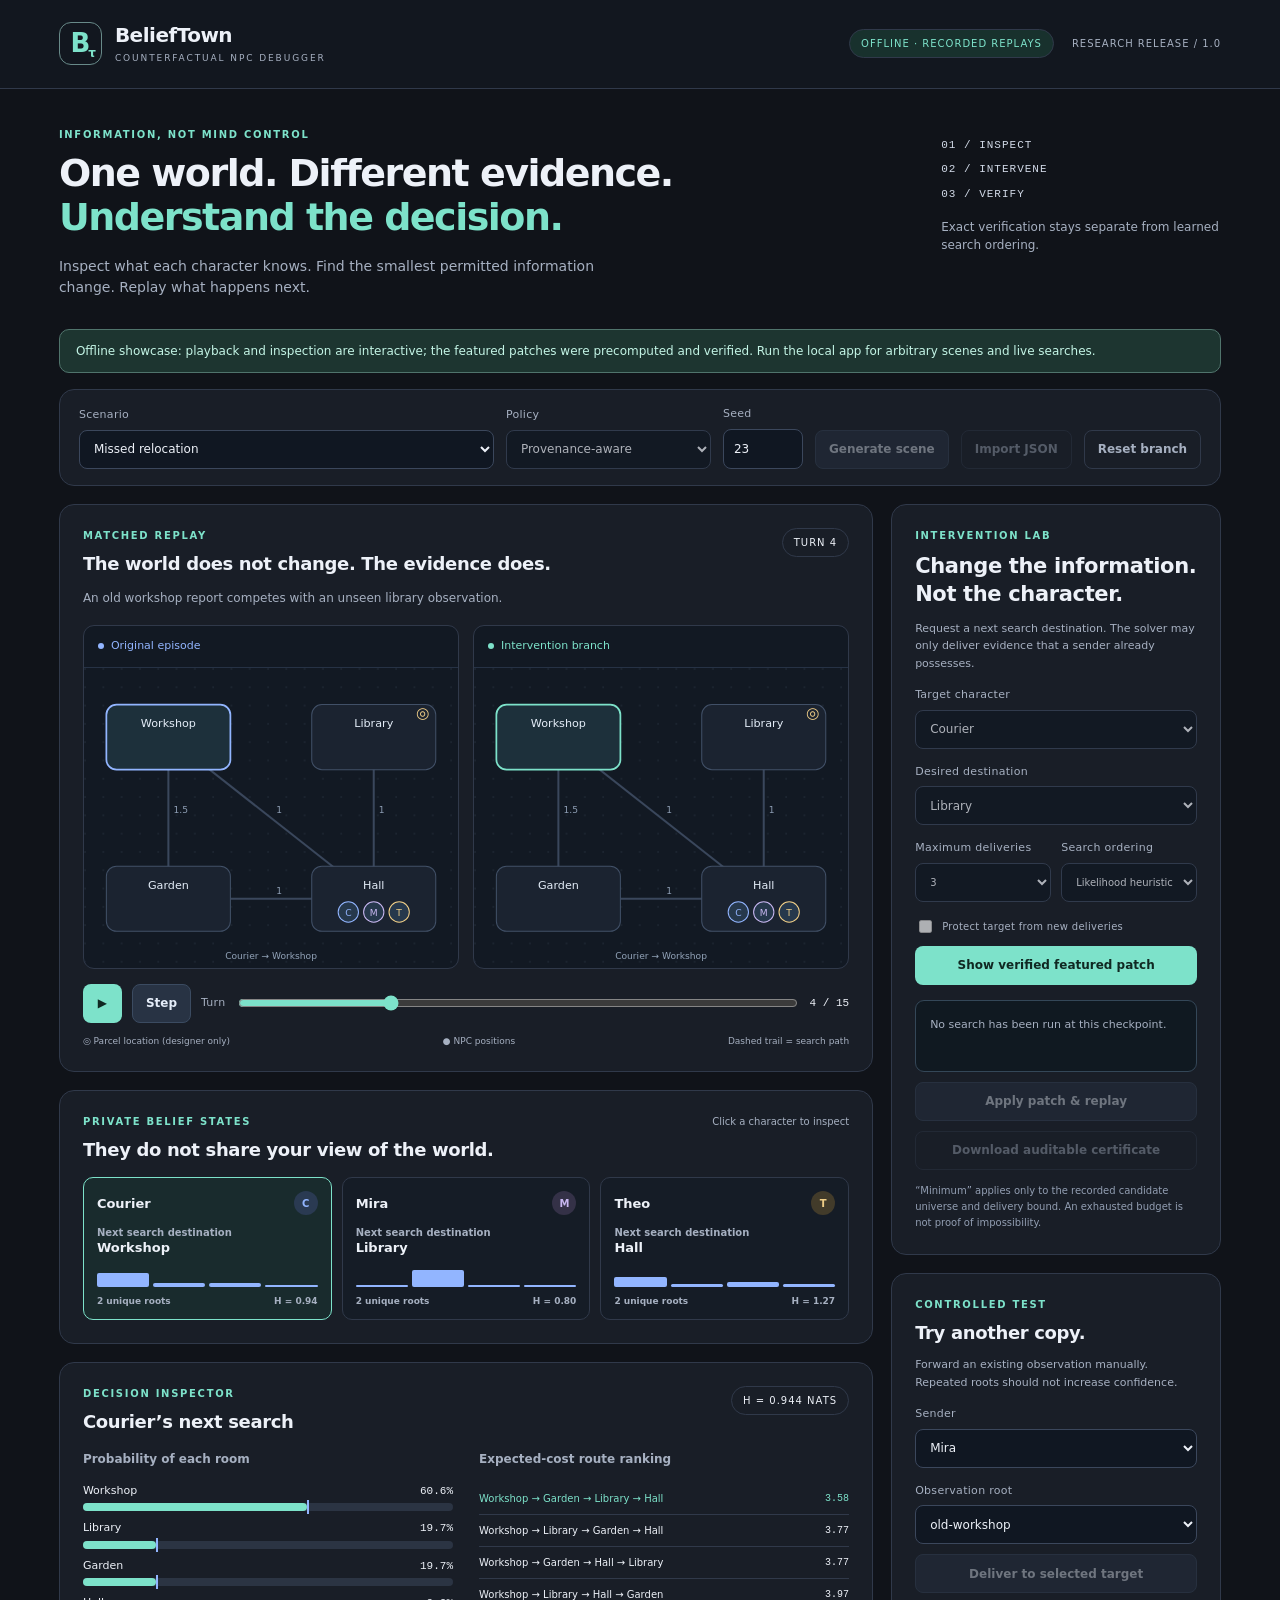
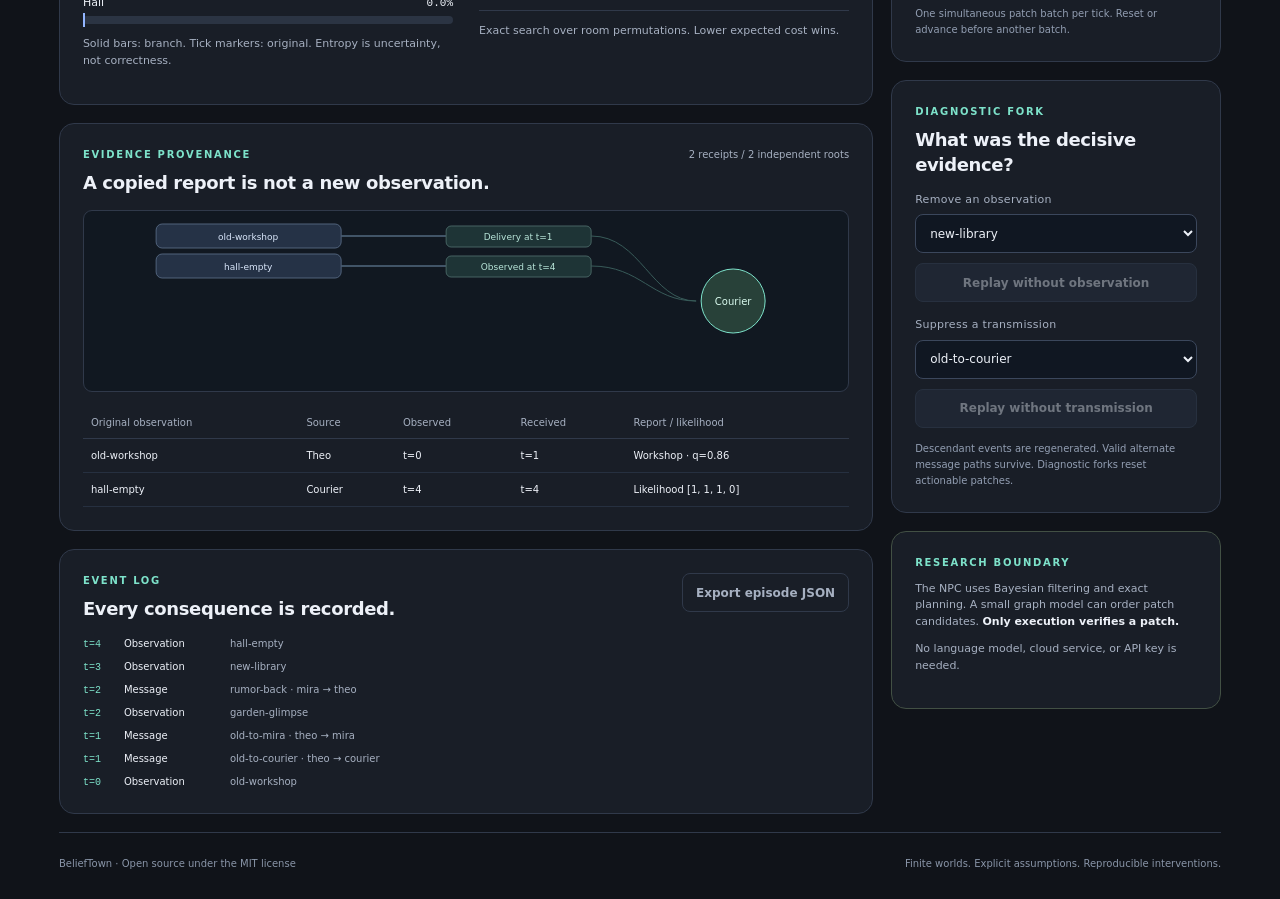
==== artifacts/BeliefTown_Showcase.html @ 83eb87d3 "Release BeliefTown: verified NPC debugging, research artifacts, and documentation" ====
<!doctype html>
<html lang="en">
<head>
<meta charset="utf-8"><meta name="viewport" content="width=device-width,initial-scale=1">
<title>BeliefTown · Counterfactual NPC Debugger</title>
<style>:root{--bg:#101319;--panel:#191e27;--panel2:#202733;--text:#edf1f8;--muted:#a6b0c1;--line:#30394a;--accent:#7de2ca;--blue:#92b5ff;--gold:#efcd86;--danger:#f5a6a6;--radius:15px}*{box-sizing:border-box}body{margin:0;background:var(--bg);color:var(--text);font-family:Inter,ui-sans-serif,system-ui,-apple-system,BlinkMacSystemFont,"Segoe UI",sans-serif;line-height:1.5;font-size:14px}.topbar{border-bottom:1px solid var(--line);padding:20px 4.6%;display:flex;align-items:center;justify-content:space-between;background:#12171f}.brand{display:flex;gap:13px;align-items:center}.brandmark{width:43px;height:43px;border:1px solid #688a89;border-radius:12px;color:var(--accent);font-size:26px;display:grid;place-content:center;position:relative;font-weight:650}.brandmark span{position:absolute;font-size:12px;right:5px;bottom:2px}h1{font-size:20px;letter-spacing:-.5px;margin:0}.brand p{font-size:9px;letter-spacing:1.9px;margin:2px 0;color:var(--muted)}.header-right{display:flex;gap:18px;align-items:center}.pill,.badge{border:1px solid var(--line);border-radius:30px;padding:6px 11px;font-size:10px;letter-spacing:1px;white-space:nowrap}.pill{color:var(--accent);background:#18312d}.version{font-size:10px;color:var(--muted);letter-spacing:1px}main{max-width:1600px;margin:auto;padding:0 4.6%}.intro{padding:38px 0 31px;display:flex;justify-content:space-between;gap:20px}.eyebrow{font-size:10px;font-weight:650;letter-spacing:1.7px;color:var(--accent);margin-bottom:9px}h2{font-size:38px;line-height:1.17;letter-spacing:-1.5px;font-weight:600;margin:0 0 17px}h2 span{color:var(--accent)}.intro p{max-width:570px;color:var(--muted);font-size:14px;margin:0}.intro-note{max-width:280px;padding:10px 0;display:flex;flex-direction:column;gap:8px}.intro-note .mono{color:#d1d9e7;font-size:11px;letter-spacing:1px}.intro-note p{font-size:12px;margin-top:8px}.panel{background:var(--panel);border:1px solid var(--line);border-radius:var(--radius);padding:23px;margin-bottom:18px}.toolbar{display:flex;gap:12px;align-items:flex-end;flex-wrap:wrap;padding:16px 19px}label{display:flex;flex-direction:column;gap:6px;font-size:11px;letter-spacing:.3px;color:var(--muted)}select,input[type=number]{border:1px solid #3b475c;background:#101722;color:var(--text);border-radius:8px;padding:10px 30px 10px 10px;font:inherit;font-size:12px;max-width:100%;min-height:39px}select{cursor:pointer}select:focus,button:focus,input:focus{outline:2px solid var(--accent);outline-offset:2px}.seed-label{width:80px}.seed-label input{width:100%;padding-right:8px}.toolbar>label:first-child{flex:1;min-width:230px}.toolbar .compact{max-width:205px}button{font-family:inherit;font-size:12px;border:1px solid transparent;border-radius:8px;padding:10px 13px;cursor:pointer;transition:background .15s,opacity .15s;font-weight:550;min-height:39px}button:hover:not(:disabled){filter:brightness(1.14)}button:disabled{opacity:.42;cursor:not-allowed}.primary{background:var(--accent);color:#102822;font-weight:700}.secondary{background:#283344;color:#e5edf9;border-color:#3b4b61}.ghost{background:transparent;color:var(--muted);border-color:var(--line)}.full{width:100%;margin-top:10px}.workspace{display:grid;grid-template-columns:minmax(0,1fr) 330px;gap:18px}.main-column,.side-column{min-width:0}.section-top{display:flex;justify-content:space-between;gap:12px;align-items:flex-start;margin-bottom:15px}h3{font-size:18px;letter-spacing:-.35px;line-height:1.35;font-weight:600;margin:0}h4{font-size:12px;font-weight:550;margin:0 0 15px;color:var(--muted)}.small{font-size:10px;color:var(--muted)}.scene-description{color:var(--muted);font-size:12px;margin:-2px 0 18px}.maps{display:grid;grid-template-columns:1fr 1fr;gap:14px}.maps>div{background:#121923;border:1px solid var(--line);border-radius:11px;overflow:hidden}.map-label{padding:12px 14px;font-size:11px;color:var(--blue);display:flex;align-items:center;gap:7px;border-bottom:1px solid #263245}.map-label.accent{color:var(--accent)}.dot{display:inline-block;width:6px;height:6px;background:currentColor;border-radius:50%}.map{min-height:225px}.map svg{display:block;width:100%;height:auto}.transport{display:flex;align-items:center;gap:10px;margin-top:15px}.play{background:var(--accent);color:#102822;min-width:39px}.timeline-label{font-size:11px;color:var(--muted)}input[type=range]{width:100%;accent-color:var(--accent)}.mono{font-family:ui-monospace,SFMono-Regular,Consolas,monospace;white-space:nowrap;font-size:11px}.legend{display:flex;justify-content:space-between;gap:8px;margin-top:12px;color:var(--muted);font-size:9px}.actor-cards{display:grid;grid-template-columns:repeat(3,1fr);gap:10px}.actor-card{background:#151c26;border:1px solid var(--line);border-radius:10px;padding:13px;cursor:pointer;text-align:left;min-height:140px}.actor-card.selected{border-color:var(--accent);background:#192b2d}.actor-head{display:flex;align-items:center;justify-content:space-between;margin-bottom:12px}.actor-name{font-size:13px;color:var(--text);font-weight:600}.avatar{width:24px;height:24px;display:grid;place-items:center;background:#2a3a52;color:var(--blue);border-radius:50%;font-size:10px}.actor-card:nth-child(2) .avatar{background:#343147;color:#c8b7f1}.actor-card:nth-child(3) .avatar{background:#423b2a;color:var(--gold)}.actor-action{font-size:10px;color:var(--muted);margin-bottom:9px}.actor-action strong{display:block;color:var(--text);font-size:13px;margin-top:2px}.mini-bars{display:flex;align-items:end;gap:4px;height:23px}.mini-bar{flex:1;background:var(--blue);min-height:2px;border-radius:2px}.actor-meta{display:flex;justify-content:space-between;color:var(--muted);font-size:9px;margin-top:9px}.inspector-grid{display:grid;grid-template-columns:1fr 1fr;gap:26px}.belief-row{margin:9px 0}.belief-line{display:flex;justify-content:space-between;font-size:11px;margin-bottom:4px}.belief-track{height:8px;background:#2b3443;border-radius:8px;position:relative}.belief-fill{height:100%;background:var(--accent);border-radius:8px;min-width:0}.belief-original{height:14px;width:2px;background:var(--blue);position:absolute;top:-3px}.muted{font-size:11px;color:var(--muted);line-height:1.6}.route{border-bottom:1px solid var(--line);padding:8px 0;display:flex;justify-content:space-between;gap:8px;font-size:10px}.route:first-child{color:var(--accent)}.route-name{max-width:83%}.route-cost{font-family:ui-monospace,monospace}.intervention>label,.side-column .panel>label{margin-top:15px}.intervention h3{font-size:21px}.two-controls{display:grid;grid-template-columns:1fr 1fr;gap:10px;margin:15px 0}.two-controls select{width:100%;font-size:10px;padding-right:5px}.checkbox{flex-direction:row;align-items:center;font-size:10px;gap:7px}.checkbox input{accent-color:var(--accent)}.scope{color:#929eb2;font-size:10px;line-height:1.6;margin:13px 0 0}.solution{margin:15px 0 0;padding:14px;background:#101921;border:1px solid #344758;border-radius:9px;font-size:12px;min-height:72px}.solution strong{display:block;color:var(--accent);margin-bottom:6px}.solution .stats{display:flex;gap:15px;margin-top:12px;color:var(--muted);font-size:10px}.solution .stats b{display:block;color:var(--text);font-size:15px}.solution .patch-item{border-top:1px solid var(--line);margin-top:9px;padding-top:9px;font-size:10px}.notice{padding:12px 16px;border:1px solid #50746c;border-radius:10px;background:#1d3530;color:#c4f5e6;margin-bottom:16px;font-size:12px}.notice.error{border-color:#79504e;background:#372526;color:#ffd8d4}.model-note{border-color:#425044}.model-note p{color:var(--muted);font-size:11px}.model-note strong{color:var(--text)}.provenance{overflow:auto;background:#111821;border:1px solid var(--line);border-radius:9px;margin-bottom:15px;max-height:210px}.provenance svg{display:block;min-width:540px;width:100%;height:180px}.table-scroll{overflow:auto}.evidence-table{width:100%;border-collapse:collapse;font-size:10px;text-align:left}.evidence-table th{color:var(--muted);font-weight:500;padding:8px;border-bottom:1px solid var(--line)}.evidence-table td{padding:9px 8px;border-bottom:1px solid #263040;max-width:190px;overflow-wrap:anywhere}.event-log{max-height:175px;overflow-y:auto;display:flex;flex-direction:column-reverse;gap:7px}.event-row{display:flex;gap:11px;font-size:10px;align-items:baseline}.event-time{font-family:ui-monospace,monospace;color:var(--accent);min-width:30px}.event-kind{color:var(--text);min-width:95px}.event-details{color:var(--muted);overflow-wrap:anywhere}footer{display:flex;justify-content:space-between;gap:20px;color:#8995a8;font-size:10px;border-top:1px solid var(--line);padding:23px 0 35px}.loading{opacity:.65;pointer-events:none}@media(min-width:1500px){.map{min-height:280px}h2{font-size:43px}}@media(max-width:1100px){.workspace{grid-template-columns:minmax(0,1fr) 295px}.panel{padding:17px}.header-right .version{display:none}.inspector-grid{grid-template-columns:1fr}.map{min-height:170px}.actor-cards{gap:6px}.actor-card{padding:9px}.legend{flex-wrap:wrap}.intro-note{max-width:215px}.intro h2{font-size:33px}}@media(max-width:850px){.workspace{grid-template-columns:1fr}.side-column{display:grid;grid-template-columns:1fr 1fr;gap:15px;align-items:start}.side-column .panel{margin-bottom:0}.side-column .intervention{grid-row:span 2}.intro-note{display:none}.map{min-height:210px}.inspector-grid{grid-template-columns:1fr 1fr}.intro{padding:25px 0}main{padding:0 4%}footer{margin-top:20px}}@media(max-width:560px){.header-right{display:none}.maps,.side-column,.inspector-grid{grid-template-columns:1fr}.actor-cards{grid-template-columns:1fr}.actor-card{min-height:0}.mini-bars{height:15px}.actor-head{margin-bottom:4px}.actor-action strong{display:inline}.intro h2{font-size:29px}.intro p{font-size:12px}.topbar{padding:16px 5%}.toolbar .compact{max-width:none;flex:1}.legend{font-size:9px}.map{min-height:205px}.section-top{flex-wrap:wrap}footer{flex-direction:column}.time-value{font-size:9px}.side-column .intervention{grid-row:auto}}
</style>
</head>
<body>
<header class="topbar"><div class="brand"><span class="brandmark" aria-hidden="true">B<span>τ</span></span><div><h1>BeliefTown</h1><p>COUNTERFACTUAL NPC DEBUGGER</p></div></div><div class="header-right"><span class="pill" id="connection">LOCAL · NO API KEYS</span><span class="version">RESEARCH RELEASE / 1.0</span></div></header>
<main>
<section class="intro"><div><div class="eyebrow">INFORMATION, NOT MIND CONTROL</div><h2>One world. Different evidence.<br><span>Understand the decision.</span></h2><p>Inspect what each character knows. Find the smallest permitted information change. Replay what happens next.</p></div><div class="intro-note"><span class="mono">01 / INSPECT</span><span class="mono">02 / INTERVENE</span><span class="mono">03 / VERIFY</span><p>Exact verification stays separate from learned search ordering.</p></div></section>
<div id="notice" class="notice" role="status" aria-live="polite" hidden></div>
<section class="toolbar panel"><label>Scenario<select id="scenario"></select></label><label class="compact">Policy<select id="mode"><option value="provenance">Provenance-aware</option><option value="naive">Naive repeated evidence</option><option value="last_report">Last report only</option></select></label><label class="seed-label">Seed<input id="seed" type="number" value="23" min="0"></label><button id="generate" class="secondary live-only">Generate scene</button><button id="import" class="ghost live-only">Import JSON</button><input type="file" id="file" accept="application/json,.json" hidden><button id="reset" class="ghost">Reset branch</button></section>
<div class="workspace"><div class="main-column">
<section class="panel stage"><div class="section-top"><div><div class="eyebrow">MATCHED REPLAY</div><h3>The world does not change. The evidence does.</h3></div><span class="badge" id="tick-label">TURN 4</span></div><p class="scene-description" id="description"></p><div class="maps"><div><div class="map-label"><span class="dot"></span>Original episode</div><div id="map-before" class="map"></div></div><div><div class="map-label accent"><span class="dot"></span>Intervention branch</div><div id="map-after" class="map"></div></div></div><div class="transport"><button id="play" class="play" aria-label="Play or pause replay">▶</button><button id="step" class="secondary" aria-label="Advance one turn">Step</button><label class="timeline-label" for="timeline">Turn</label><input id="timeline" type="range" min="0" max="15" value="4"><span id="time-value" class="mono">4 / 15</span></div><div class="legend"><span>◎ Parcel location (designer only)</span><span>● NPC positions</span><span>Dashed trail = search path</span></div></section>
<section class="panel"><div class="section-top"><div><div class="eyebrow">PRIVATE BELIEF STATES</div><h3>They do not share your view of the world.</h3></div><span class="small">Click a character to inspect</span></div><div id="actor-cards" class="actor-cards"></div></section>
<section class="panel"><div class="section-top"><div><div class="eyebrow">DECISION INSPECTOR</div><h3 id="inspector-title">Courier’s next search</h3></div><span class="badge" id="entropy-label"></span></div><div class="inspector-grid"><div><h4>Probability of each room</h4><div id="belief-bars"></div><p class="muted">Solid bars: branch. Tick markers: original. Entropy is uncertainty, not correctness.</p></div><div><h4>Expected-cost route ranking</h4><div id="routes"></div><p class="muted">Exact search over room permutations. Lower expected cost wins.</p></div></div></section>
<section class="panel"><div class="section-top"><div><div class="eyebrow">EVIDENCE PROVENANCE</div><h3>A copied report is not a new observation.</h3></div><span class="small" id="evidence-count"></span></div><div id="provenance" class="provenance"></div><div class="table-scroll"><table class="evidence-table"><thead><tr><th>Original observation</th><th>Source</th><th>Observed</th><th>Received</th><th>Report / likelihood</th></tr></thead><tbody id="evidence-table"></tbody></table></div></section>
<section class="panel"><div class="section-top"><div><div class="eyebrow">EVENT LOG</div><h3>Every consequence is recorded.</h3></div><button id="download-episode" class="ghost">Export episode JSON</button></div><div id="events" class="event-log"></div></section>
</div><aside class="side-column">
<section class="panel intervention"><div class="eyebrow">INTERVENTION LAB</div><h3>Change the information.<br>Not the character.</h3><p class="muted">Request a next search destination. The solver may only deliver evidence that a sender already possesses.</p>
<label>Target character<select id="target-actor"></select></label><label>Desired destination<select id="target-room"></select></label><div class="two-controls"><label>Maximum deliveries<select id="max-size"><option>0</option><option>1</option><option>2</option><option selected>3</option></select></label><label>Search ordering<select id="method"><option value="heuristic">Likelihood heuristic</option><option value="uninformed">Uninformed exact</option></select></label></div><label class="checkbox"><input id="protect" type="checkbox">Protect target from new deliveries</label><button id="find" class="primary full">Find minimum information patch</button>
<div id="solution" class="solution"><span class="muted">No search has been run at this checkpoint.</span></div><button id="apply" class="secondary full" disabled>Apply patch & replay</button><button id="audit" class="ghost full" disabled>Download auditable certificate</button><p class="scope">“Minimum” applies only to the recorded candidate universe and delivery bound. An exhausted budget is not proof of impossibility.</p></section>
<section class="panel"><div class="eyebrow">CONTROLLED TEST</div><h3>Try another copy.</h3><p class="muted">Forward an existing observation manually. Repeated roots should not increase confidence.</p><label>Sender<select id="sender"></select></label><label>Observation root<select id="manual-root"></select></label><button id="deliver" class="secondary full live-only">Deliver to selected target</button><p class="scope">One simultaneous patch batch per tick. Reset or advance before another batch.</p></section>
<section class="panel"><div class="eyebrow">DIAGNOSTIC FORK</div><h3>What was the decisive evidence?</h3><label>Remove an observation<select id="suppress-root"></select></label><button id="fork-root" class="secondary full live-only">Replay without observation</button><label>Suppress a transmission<select id="suppress-message"></select></label><button id="fork-message" class="secondary full live-only">Replay without transmission</button><p class="scope">Descendant events are regenerated. Valid alternate message paths survive. Diagnostic forks reset actionable patches.</p></section>
<section class="panel model-note"><div class="eyebrow">RESEARCH BOUNDARY</div><p>The NPC uses Bayesian filtering and exact planning. A small graph model can order patch candidates. <strong>Only execution verifies a patch.</strong></p><p>No language model, cloud service, or API key is needed.</p></section>
</aside></div>
<footer><span>BeliefTown · Open source under the MIT license</span><span>Finite worlds. Explicit assumptions. Reproducible interventions.</span></footer>
</main>
<script>window.BELIEFTOWN_BOOT={"offline":true,"defaultFamily":"missed_relocation","scenes":{"missed_relocation":{"state":{"scene":{"id":"demo-missed_relocation","seed":7,"rooms":["Workshop","Library","Garden","Hall"],"edges":[[0,3,1.0],[1,3,1.0],[2,3,1.0],[0,2,1.5]],"actors":[{"id":"courier","name":"Courier","room":3,"prior":[0.32,0.32,0.32,0.04],"active":true},{"id":"mira","name":"Mira","room":3,"prior":[0.32,0.32,0.32,0.04],"active":true},{"id":"theo","name":"Theo","room":3,"prior":[0.32,0.32,0.32,0.04],"active":true}],"observations":[{"id":"old-workshop","observer":"theo","time":0,"reported_room":0,"reliability":0.86,"kind":"sighting","likelihood":null},{"id":"new-library","observer":"mira","time":3,"reported_room":1,"reliability":0.94,"kind":"sighting","likelihood":null},{"id":"garden-glimpse","observer":"theo","time":2,"reported_room":2,"reliability":0.42,"kind":"sighting","likelihood":null},{"id":"hall-empty","observer":"courier","time":4,"reported_room":3,"reliability":1.0,"kind":"inspection_negative","likelihood":[1.0,1.0,1.0,0.0]}],"messages":[{"id":"old-to-courier","root_id":"old-workshop","sender":"theo","recipient":"courier","time":1,"parent_id":null},{"id":"old-to-mira","root_id":"old-workshop","sender":"theo","recipient":"mira","time":1,"parent_id":null},{"id":"rumor-back","root_id":"old-workshop","sender":"mira","recipient":"theo","time":2,"parent_id":"old-to-mira"}],"transitions":[[[0.8500000000000001,0.05,0.05,0.05],[0.05,0.8500000000000001,0.05,0.05],[0.05,0.05,0.8500000000000001,0.05],[0.05,0.05,0.05,0.8500000000000001]],[[0.8500000000000001,0.05,0.05,0.05],[0.05,0.8500000000000001,0.05,0.05],[0.05,0.05,0.8500000000000001,0.05],[0.05,0.05,0.05,0.8500000000000001]],[[0.8500000000000001,0.05,0.05,0.05],[0.05,0.8500000000000001,0.05,0.05],[0.05,0.05,0.8500000000000001,0.05],[0.05,0.05,0.05,0.8500000000000001]],[[0.8500000000000001,0.05,0.05,0.05],[0.05,0.8500000000000001,0.05,0.05],[0.05,0.05,0.8500000000000001,0.05],[0.05,0.05,0.05,0.8500000000000001]],[[1.0,0.0,0.0,0.0],[0.0,1.0,0.0,0.0],[0.0,0.0,1.0,0.0],[0.0,0.0,0.0,1.0]],[[1.0,0.0,0.0,0.0],[0.0,1.0,0.0,0.0],[0.0,0.0,1.0,0.0],[0.0,0.0,0.0,1.0]],[[1.0,0.0,0.0,0.0],[0.0,1.0,0.0,0.0],[0.0,0.0,1.0,0.0],[0.0,0.0,0.0,1.0]],[[1.0,0.0,0.0,0.0],[0.0,1.0,0.0,0.0],[0.0,0.0,1.0,0.0],[0.0,0.0,0.0,1.0]],[[1.0,0.0,0.0,0.0],[0.0,1.0,0.0,0.0],[0.0,0.0,1.0,0.0],[0.0,0.0,0.0,1.0]],[[1.0,0.0,0.0,0.0],[0.0,1.0,0.0,0.0],[0.0,0.0,1.0,0.0],[0.0,0.0,0.0,1.0]],[[1.0,0.0,0.0,0.0],[0.0,1.0,0.0,0.0],[0.0,0.0,1.0,0.0],[0.0,0.0,0.0,1.0]],[[1.0,0.0,0.0,0.0],[0.0,1.0,0.0,0.0],[0.0,0.0,1.0,0.0],[0.0,0.0,0.0,1.0]],[[1.0,0.0,0.0,0.0],[0.0,1.0,0.0,0.0],[0.0,0.0,1.0,0.0],[0.0,0.0,0.0,1.0]],[[1.0,0.0,0.0,0.0],[0.0,1.0,0.0,0.0],[0.0,0.0,1.0,0.0],[0.0,0.0,0.0,1.0]],[[1.0,0.0,0.0,0.0],[0.0,1.0,0.0,0.0],[0.0,0.0,1.0,0.0],[0.0,0.0,0.0,1.0]]],"truth":[0,0,1,1,1,1,1,1,1,1,1,1,1,1,1,1],"search_start":4,"horizon":15,"channels":[["courier","mira"],["courier","theo"],["mira","courier"],["mira","theo"],["theo","courier"],["theo","mira"]],"inspection_cost":1.0,"family":"missed_relocation","description":"An old workshop report competes with an unseen library observation.","schema_version":1},"families":["missed_relocation","delayed_report","rumor_loop","independent_corroboration","conflicting_evidence","constrained_patch"],"baseline":[{"time":0,"scene_id":"demo-missed_relocation","checkpoint_hash":"a5bdcd0192e3c3388744e996114ff21101cb974430de2c9a70ae07f77d303b89","rooms":["Workshop","Library","Garden","Hall"],"edges":[[0,3,1.0],[1,3,1.0],[2,3,1.0],[0,2,1.5]],"actors":[{"id":"courier","name":"Courier","room":3,"belief":[0.32,0.32,0.32,0.04000000000000001],"entropy":1.2226119448555584,"destination":0,"order":[0,2,1,3],"expected_cost":4.859999999999999,"alternatives":[{"order":[0,2,1,3],"cost":4.859999999999999},{"order":[2,0,1,3],"cost":4.859999999999999},{"order":[1,0,2,3],"cost":5.02},{"order":[1,2,0,3],"cost":5.02},{"order":[0,2,3,1],"cost":5.0600000000000005}],"known":[],"receipts":[],"path":[3],"travel_cost":0.0,"found":false},{"id":"mira","name":"Mira","room":3,"belief":[0.32,0.32,0.32,0.04000000000000001],"entropy":1.2226119448555584,"destination":0,"order":[0,2,1,3],"expected_cost":4.859999999999999,"alternatives":[{"order":[0,2,1,3],"cost":4.859999999999999},{"order":[2,0,1,3],"cost":4.859999999999999},{"order":[1,0,2,3],"cost":5.02},{"order":[1,2,0,3],"cost":5.02},{"order":[0,2,3,1],"cost":5.0600000000000005}],"known":[],"receipts":[],"path":[3],"travel_cost":0.0,"found":false},{"id":"theo","name":"Theo","room":3,"belief":[0.8966116420503909,0.048653344917463086,0.048653344917463086,0.006081668114682884],"entropy":0.42304250540254285,"destination":0,"order":[0,2,1,3],"expected_cost":2.4348392701998263,"alternatives":[{"order":[0,2,1,3],"cost":2.4348392701998263},{"order":[0,2,3,1],"cost":2.4652476107732406},{"order":[0,1,2,3],"cost":2.486533449174631},{"order":[0,1,3,2],"cost":2.516941789748045},{"order":[0,3,1,2],"cost":2.5473501303214596}],"known":["old-workshop"],"receipts":[{"root_id":"old-workshop","received_at":0,"message_id":null}],"path":[3],"travel_cost":0.0,"found":false}],"truth":0,"roots":[{"id":"old-workshop","observer":"theo","time":0,"reported_room":0,"reliability":0.86,"kind":"sighting","likelihood":null}],"messages":[],"events":[{"time":0,"type":"observation","id":"old-workshop","actor":"theo"}],"search_start":4,"horizon":15,"mode":"provenance"},{"time":1,"scene_id":"demo-missed_relocation","checkpoint_hash":"f7a0369111fa6463140d38bf167e7d6b9458e26eded321756a4877d28c3e21ff","rooms":["Workshop","Library","Garden","Hall"],"edges":[[0,3,1.0],[1,3,1.0],[2,3,1.0],[0,2,1.5]],"actors":[{"id":"courier","name":"Courier","room":3,"belief":[0.7672893136403127,0.08892267593397044,0.08892267593397048,0.054865334491746305],"entropy":0.7928990633324945,"destination":0,"order":[0,2,3,1],"expected_cost":3.0471980886185923,"alternatives":[{"order":[0,2,3,1],"cost":3.0471980886185923},{"order":[0,3,1,2],"cost":3.0878801042571675},{"order":[0,3,2,1],"cost":3.0878801042571675},{"order":[0,2,1,3],"cost":3.1228714161598607},{"order":[0,1,3,2],"cost":3.1635534317984364}],"known":["old-workshop"],"receipts":[{"root_id":"old-workshop","received_at":1,"message_id":"old-to-courier"}],"path":[3],"travel_cost":0.0,"found":false},{"id":"mira","name":"Mira","room":3,"belief":[0.7672893136403127,0.08892267593397044,0.08892267593397048,0.054865334491746305],"entropy":0.7928990633324945,"destination":0,"order":[0,2,3,1],"expected_cost":3.0471980886185923,"alternatives":[{"order":[0,2,3,1],"cost":3.0471980886185923},{"order":[0,3,1,2],"cost":3.0878801042571675},{"order":[0,3,2,1],"cost":3.0878801042571675},{"order":[0,2,1,3],"cost":3.1228714161598607},{"order":[0,1,3,2],"cost":3.1635534317984364}],"known":["old-workshop"],"receipts":[{"root_id":"old-workshop","received_at":1,"message_id":"old-to-mira"}],"path":[3],"travel_cost":0.0,"found":false},{"id":"theo","name":"Theo","room":3,"belief":[0.7672893136403127,0.08892267593397044,0.08892267593397048,0.054865334491746305],"entropy":0.7928990633324945,"destination":0,"order":[0,2,3,1],"expected_cost":3.0471980886185923,"alternatives":[{"order":[0,2,3,1],"cost":3.0471980886185923},{"order":[0,3,1,2],"cost":3.0878801042571675},{"order":[0,3,2,1],"cost":3.0878801042571675},{"order":[0,2,1,3],"cost":3.1228714161598607},{"order":[0,1,3,2],"cost":3.1635534317984364}],"known":["old-workshop"],"receipts":[{"root_id":"old-workshop","received_at":0,"message_id":null}],"path":[3],"travel_cost":0.0,"found":false}],"truth":0,"roots":[{"id":"old-workshop","observer":"theo","time":0,"reported_room":0,"reliability":0.86,"kind":"sighting","likelihood":null}],"messages":[{"id":"old-to-courier","root_id":"old-workshop","sender":"theo","recipient":"courier","time":1,"parent_id":null},{"id":"old-to-mira","root_id":"old-workshop","sender":"theo","recipient":"mira","time":1,"parent_id":null}],"events":[{"time":0,"type":"observation","id":"old-workshop","actor":"theo"},{"time":1,"type":"message","id":"old-to-courier","sender":"theo","recipient":"courier"},{"time":1,"type":"message","id":"old-to-mira","sender":"theo","recipient":"mira"}],"search_start":4,"horizon":15,"mode":"provenance"},{"time":2,"scene_id":"demo-missed_relocation","checkpoint_hash":"5f3bac7a26824491e4e1a89d17c3db56057302d7d711711ef7dc4b5524171b53","rooms":["Workshop","Library","Garden","Hall"],"edges":[[0,3,1.0],[1,3,1.0],[2,3,1.0],[0,2,1.5]],"actors":[{"id":"courier","name":"Courier","room":3,"belief":[0.6638314509122502,0.12113814074717638,0.12113814074717644,0.09389226759339706],"entropy":1.005504420789775,"destination":0,"order":[0,2,3,1],"expected_cost":3.512758470894874,"alternatives":[{"order":[0,2,3,1],"cost":3.512758470894874},{"order":[0,3,1,2],"cost":3.520304083405734},{"order":[0,3,2,1],"cost":3.5203040834057346},{"order":[0,2,1,3],"cost":3.673297132927889},{"order":[0,1,3,2],"cost":3.680842745438749}],"known":["old-workshop"],"receipts":[{"root_id":"old-workshop","received_at":1,"message_id":"old-to-courier"}],"path":[3],"travel_cost":0.0,"found":false},{"id":"mira","name":"Mira","room":3,"belief":[0.6638314509122502,0.12113814074717638,0.12113814074717644,0.09389226759339706],"entropy":1.005504420789775,"destination":0,"order":[0,2,3,1],"expected_cost":3.512758470894874,"alternatives":[{"order":[0,2,3,1],"cost":3.512758470894874},{"order":[0,3,1,2],"cost":3.520304083405734},{"order":[0,3,2,1],"cost":3.5203040834057346},{"order":[0,2,1,3],"cost":3.673297132927889},{"order":[0,1,3,2],"cost":3.680842745438749}],"known":["old-workshop"],"receipts":[{"root_id":"old-workshop","received_at":1,"message_id":"old-to-mira"}],"path":[3],"travel_cost":0.0,"found":false},{"id":"theo","name":"Theo","room":3,"belief":[0.5812762561641485,0.1060731980014491,0.2304348784169413,0.08221566741746111],"entropy":1.0969855956464818,"destination":0,"order":[0,2,3,1],"expected_cost":3.6355334864303472,"alternatives":[{"order":[0,2,3,1],"cost":3.6355334864303472},{"order":[0,2,1,3],"cost":3.7761072906812814},{"order":[0,3,2,1],"cost":3.828683234512831},{"order":[3,0,2,1],"cost":3.995058450215401},{"order":[0,3,1,2],"cost":4.201768275759308}],"known":["garden-glimpse","old-workshop"],"receipts":[{"root_id":"old-workshop","received_at":0,"message_id":null},{"root_id":"garden-glimpse","received_at":2,"message_id":null},{"root_id":"old-workshop","received_at":2,"message_id":"rumor-back"}],"path":[3],"travel_cost":0.0,"found":false}],"truth":1,"roots":[{"id":"old-workshop","observer":"theo","time":0,"reported_room":0,"reliability":0.86,"kind":"sighting","likelihood":null},{"id":"garden-glimpse","observer":"theo","time":2,"reported_room":2,"reliability":0.42,"kind":"sighting","likelihood":null}],"messages":[{"id":"old-to-courier","root_id":"old-workshop","sender":"theo","recipient":"courier","time":1,"parent_id":null},{"id":"old-to-mira","root_id":"old-workshop","sender":"theo","recipient":"mira","time":1,"parent_id":null},{"id":"rumor-back","root_id":"old-workshop","sender":"mira","recipient":"theo","time":2,"parent_id":"old-to-mira"}],"events":[{"time":0,"type":"observation","id":"old-workshop","actor":"theo"},{"time":1,"type":"message","id":"old-to-courier","sender":"theo","recipient":"courier"},{"time":1,"type":"message","id":"old-to-mira","sender":"theo","recipient":"mira"},{"time":2,"type":"observation","id":"garden-glimpse","actor":"theo"},{"time":2,"type":"message","id":"rumor-back","sender":"mira","recipient":"theo"}],"search_start":4,"horizon":15,"mode":"provenance"},{"time":3,"scene_id":"demo-missed_relocation","checkpoint_hash":"a2919bd99800a6efcbc402cbb150c8c8cc3b68800f2d2c6cb032dc71d82693e7","rooms":["Workshop","Library","Garden","Hall"],"edges":[[0,3,1.0],[1,3,1.0],[2,3,1.0],[0,2,1.5]],"actors":[{"id":"courier","name":"Courier","room":3,"belief":[0.5810651607298001,0.1469105125977411,0.14691051259774118,0.12511381407471764],"entropy":1.1390374814674378,"destination":0,"order":[0,3,2,1],"expected_cost":3.8662432667245876,"alternatives":[{"order":[0,3,2,1],"cost":3.8662432667245876},{"order":[0,3,1,2],"cost":3.866243266724588},{"order":[0,2,3,1],"cost":3.8852067767158998},{"order":[3,0,2,1],"cost":3.9250564726324937},{"order":[3,0,1,2],"cost":4.071966985230235}],"known":["old-workshop"],"receipts":[{"root_id":"old-workshop","received_at":1,"message_id":"old-to-courier"}],"path":[3],"travel_cost":0.0,"found":false},{"id":"mira","name":"Mira","room":3,"belief":[0.07489995883227002,0.8900357966627708,0.018936931843888772,0.016127312661070446],"entropy":0.4394716692190216,"destination":1,"order":[1,0,3,2],"expected_cost":2.4378949627093838,"alternatives":[{"order":[1,0,3,2],"cost":2.4378949627093838},{"order":[1,0,2,3],"cost":2.4498078465962267},{"order":[1,3,0,2],"cost":2.454944517636498},{"order":[1,2,0,3],"cost":2.5897154140671796},{"order":[1,3,2,0],"cost":2.5948520851074512}],"known":["new-library","old-workshop"],"receipts":[{"root_id":"old-workshop","received_at":1,"message_id":"old-to-mira"},{"root_id":"new-library","received_at":3,"message_id":null}],"path":[3],"travel_cost":0.0,"found":false},{"id":"theo","name":"Theo","room":3,"belief":[0.5150210049313187,0.1348585584011593,0.23434790273355308,0.11577253393396889],"entropy":1.2015810816187606,"destination":0,"order":[0,2,3,1],"expected_cost":3.983426789144278,"alternatives":[{"order":[0,2,3,1],"cost":3.983426789144278},{"order":[3,0,2,1],"cost":4.096046760172321},{"order":[0,3,2,1],"cost":4.112946587610265},{"order":[0,2,1,3],"cost":4.1958858325450255},{"order":[0,3,1,2],"cost":4.411414620607446}],"known":["garden-glimpse","old-workshop"],"receipts":[{"root_id":"old-workshop","received_at":0,"message_id":null},{"root_id":"garden-glimpse","received_at":2,"message_id":null},{"root_id":"old-workshop","received_at":2,"message_id":"rumor-back"}],"path":[3],"travel_cost":0.0,"found":false}],"truth":1,"roots":[{"id":"old-workshop","observer":"theo","time":0,"reported_room":0,"reliability":0.86,"kind":"sighting","likelihood":null},{"id":"garden-glimpse","observer":"theo","time":2,"reported_room":2,"reliability":0.42,"kind":"sighting","likelihood":null},{"id":"new-library","observer":"mira","time":3,"reported_room":1,"reliability":0.94,"kind":"sighting","likelihood":null}],"messages":[{"id":"old-to-courier","root_id":"old-workshop","sender":"theo","recipient":"courier","time":1,"parent_id":null},{"id":"old-to-mira","root_id":"old-workshop","sender":"theo","recipient":"mira","time":1,"parent_id":null},{"id":"rumor-back","root_id":"old-workshop","sender":"mira","recipient":"theo","time":2,"parent_id":"old-to-mira"}],"events":[{"time":0,"type":"observation","id":"old-workshop","actor":"theo"},{"time":1,"type":"message","id":"old-to-courier","sender":"theo","recipient":"courier"},{"time":1,"type":"message","id":"old-to-mira","sender":"theo","recipient":"mira"},{"time":2,"type":"observation","id":"garden-glimpse","actor":"theo"},{"time":2,"type":"message","id":"rumor-back","sender":"mira","recipient":"theo"},{"time":3,"type":"observation","id":"new-library","actor":"mira"}],"search_start":4,"horizon":15,"mode":"provenance"},{"time":4,"scene_id":"demo-missed_relocation","checkpoint_hash":"a8892181105b35339d8e7eb2f57bf11cf2e5085919930036f94ee6cead01812d","rooms":["Workshop","Library","Garden","Hall"],"edges":[[0,3,1.0],[1,3,1.0],[2,3,1.0],[0,2,1.5]],"actors":[{"id":"courier","name":"Courier","room":3,"belief":[0.6057732764750595,0.19711336176247019,0.19711336176247024,0.0],"entropy":0.9438583945054222,"destination":0,"order":[0,2,1,3],"expected_cost":3.5769068940997615,"alternatives":[{"order":[0,2,1,3],"cost":3.5769068940997615},{"order":[0,1,2,3],"cost":3.774020255862232},{"order":[0,2,3,1],"cost":3.774020255862232},{"order":[0,1,3,2],"cost":3.971133617624702},{"order":[0,3,1,2],"cost":4.168246979387172}],"known":["hall-empty","old-workshop"],"receipts":[{"root_id":"old-workshop","received_at":1,"message_id":"old-to-courier"},{"root_id":"hall-empty","received_at":4,"message_id":null}],"path":[3],"travel_cost":0.0,"found":false},{"id":"mira","name":"Mira","room":3,"belief":[0.10991996706581603,0.7620286373302166,0.06514954547511101,0.06290185012885634],"entropy":0.801726769807606,"destination":1,"order":[1,3,0,2],"expected_cost":2.9889556141091984,"alternatives":[{"order":[1,3,0,2],"cost":2.9889556141091984},{"order":[1,0,3,2],"cost":3.1003159701675065},{"order":[1,3,2,0],"cost":3.100881668085961},{"order":[1,0,2,3],"cost":3.1598462772769813},{"order":[1,2,0,3],"cost":3.271772331253744}],"known":["new-library","old-workshop"],"receipts":[{"root_id":"old-workshop","received_at":1,"message_id":"old-to-mira"},{"root_id":"new-library","received_at":3,"message_id":null}],"path":[3],"travel_cost":0.0,"found":false},{"id":"theo","name":"Theo","room":3,"belief":[0.462016803945055,0.15788684672092743,0.23747832218684245,0.1426180271471751],"entropy":1.2673661396795843,"destination":3,"order":[3,0,2,1],"expected_cost":4.176837408137857,"alternatives":[{"order":[3,0,2,1],"cost":4.176837408137857},{"order":[0,2,3,1],"cost":4.261741431315422},{"order":[0,3,2,1],"cost":4.340357270088212},{"order":[0,2,1,3],"cost":4.53170866603602},{"order":[0,3,1,2],"cost":4.579131696485957}],"known":["garden-glimpse","old-workshop"],"receipts":[{"root_id":"old-workshop","received_at":0,"message_id":null},{"root_id":"garden-glimpse","received_at":2,"message_id":null},{"root_id":"old-workshop","received_at":2,"message_id":"rumor-back"}],"path":[3],"travel_cost":0.0,"found":false}],"truth":1,"roots":[{"id":"old-workshop","observer":"theo","time":0,"reported_room":0,"reliability":0.86,"kind":"sighting","likelihood":null},{"id":"garden-glimpse","observer":"theo","time":2,"reported_room":2,"reliability":0.42,"kind":"sighting","likelihood":null},{"id":"new-library","observer":"mira","time":3,"reported_room":1,"reliability":0.94,"kind":"sighting","likelihood":null},{"id":"hall-empty","observer":"courier","time":4,"reported_room":3,"reliability":1.0,"kind":"inspection_negative","likelihood":[1.0,1.0,1.0,0.0]}],"messages":[{"id":"old-to-courier","root_id":"old-workshop","sender":"theo","recipient":"courier","time":1,"parent_id":null},{"id":"old-to-mira","root_id":"old-workshop","sender":"theo","recipient":"mira","time":1,"parent_id":null},{"id":"rumor-back","root_id":"old-workshop","sender":"mira","recipient":"theo","time":2,"parent_id":"old-to-mira"}],"events":[{"time":0,"type":"observation","id":"old-workshop","actor":"theo"},{"time":1,"type":"message","id":"old-to-courier","sender":"theo","recipient":"courier"},{"time":1,"type":"message","id":"old-to-mira","sender":"theo","recipient":"mira"},{"time":2,"type":"observation","id":"garden-glimpse","actor":"theo"},{"time":2,"type":"message","id":"rumor-back","sender":"mira","recipient":"theo"},{"time":3,"type":"observation","id":"new-library","actor":"mira"},{"time":4,"type":"observation","id":"hall-empty","actor":"courier"}],"search_start":4,"horizon":15,"mode":"provenance"},{"time":5,"scene_id":"demo-missed_relocation","checkpoint_hash":"f59e87be9615c01c4cd9c52e02473c121f61fb895f9d7536895bdf8a8f7b8488","rooms":["Workshop","Library","Garden","Hall"],"edges":[[0,3,1.0],[1,3,1.0],[2,3,1.0],[0,2,1.5]],"actors":[{"id":"courier","name":"Courier","room":0,"belief":[0.6057732764750595,0.19711336176247019,0.19711336176247024,0.0],"entropy":0.9438583945054222,"destination":0,"order":[0,2,1,3],"expected_cost":2.5769068940997615,"alternatives":[{"order":[0,2,1,3],"cost":2.5769068940997615},{"order":[0,1,2,3],"cost":2.774020255862232},{"order":[0,2,3,1],"cost":2.774020255862232},{"order":[0,1,3,2],"cost":2.971133617624702},{"order":[0,3,1,2],"cost":3.168246979387172}],"known":["hall-empty","old-workshop"],"receipts":[{"root_id":"old-workshop","received_at":1,"message_id":"old-to-courier"},{"root_id":"hall-empty","received_at":4,"message_id":null}],"path":[3,0],"travel_cost":1.0,"found":false},{"id":"mira","name":"Mira","room":1,"belief":[0.10991996706581603,0.7620286373302166,0.06514954547511101,0.06290185012885634],"entropy":0.801726769807606,"destination":1,"order":[1,3,0,2],"expected_cost":1.9889556141091982,"alternatives":[{"order":[1,3,0,2],"cost":1.9889556141091982},{"order":[1,0,3,2],"cost":2.100315970167507},{"order":[1,3,2,0],"cost":2.100881668085961},{"order":[1,0,2,3],"cost":2.159846277276981},{"order":[1,2,0,3],"cost":2.271772331253744}],"known":["new-library","old-workshop"],"receipts":[{"root_id":"old-workshop","received_at":1,"message_id":"old-to-mira"},{"root_id":"new-library","received_at":3,"message_id":null}],"path":[3,1],"travel_cost":1.0,"found":false},{"id":"theo","name":"Theo","room":3,"belief":[0.5388692771411502,0.18414994917093938,0.2769807736879104,0.0],"entropy":1.000345843467608,"destination":0,"order":[0,2,1,3],"expected_cost":3.7052766546599423,"alternatives":[{"order":[0,2,1,3],"cost":3.7052766546599423},{"order":[0,2,3,1],"cost":3.8894266038308816},{"order":[0,1,2,3],"cost":4.21433448964028},{"order":[2,0,1,3],"cost":4.359997913293042},{"order":[0,3,2,1],"cost":4.396972738948217}],"known":["garden-glimpse","inspection:theo:5","old-workshop"],"receipts":[{"root_id":"old-workshop","received_at":0,"message_id":null},{"root_id":"garden-glimpse","received_at":2,"message_id":null},{"root_id":"old-workshop","received_at":2,"message_id":"rumor-back"},{"root_id":"inspection:theo:5","received_at":5,"message_id":null}],"path":[3],"travel_cost":1.0,"found":false}],"truth":1,"roots":[{"id":"old-workshop","observer":"theo","time":0,"reported_room":0,"reliability":0.86,"kind":"sighting","likelihood":null},{"id":"garden-glimpse","observer":"theo","time":2,"reported_room":2,"reliability":0.42,"kind":"sighting","likelihood":null},{"id":"new-library","observer":"mira","time":3,"reported_room":1,"reliability":0.94,"kind":"sighting","likelihood":null},{"id":"hall-empty","observer":"courier","time":4,"reported_room":3,"reliability":1.0,"kind":"inspection_negative","likelihood":[1.0,1.0,1.0,0.0]},{"id":"inspection:theo:5","observer":"theo","time":5,"reported_room":3,"reliability":1.0,"kind":"inspection_negative","likelihood":[1.0,1.0,1.0,0.0]}],"messages":[{"id":"old-to-courier","root_id":"old-workshop","sender":"theo","recipient":"courier","time":1,"parent_id":null},{"id":"old-to-mira","root_id":"old-workshop","sender":"theo","recipient":"mira","time":1,"parent_id":null},{"id":"rumor-back","root_id":"old-workshop","sender":"mira","recipient":"theo","time":2,"parent_id":"old-to-mira"}],"events":[{"time":0,"type":"observation","id":"old-workshop","actor":"theo"},{"time":1,"type":"message","id":"old-to-courier","sender":"theo","recipient":"courier"},{"time":1,"type":"message","id":"old-to-mira","sender":"theo","recipient":"mira"},{"time":2,"type":"observation","id":"garden-glimpse","actor":"theo"},{"time":2,"type":"message","id":"rumor-back","sender":"mira","recipient":"theo"},{"time":3,"type":"observation","id":"new-library","actor":"mira"},{"time":4,"type":"observation","id":"hall-empty","actor":"courier"},{"time":5,"type":"move","actor":"courier","from":3,"to":0},{"time":5,"type":"move","actor":"mira","from":3,"to":1},{"time":5,"type":"inspection","actor":"theo","room":3,"found":false,"id":"inspection:theo:5"}],"search_start":4,"horizon":15,"mode":"provenance"},{"time":6,"scene_id":"demo-missed_relocation","checkpoint_hash":"730eefb99355b856dac156ac0eef6966d2122a125b8277e149eb750ac08e09fd","rooms":["Workshop","Library","Garden","Hall"],"edges":[[0,3,1.0],[1,3,1.0],[2,3,1.0],[0,2,1.5]],"actors":[{"id":"courier","name":"Courier","room":0,"belief":[0.0,0.49999999999999994,0.5000000000000001,0.0],"entropy":0.6931471805599452,"destination":2,"order":[2,1,0,3],"expected_cost":4.0,"alternatives":[{"order":[2,1,0,3],"cost":4.0},{"order":[2,1,3,0],"cost":4.0},{"order":[2,3,1,0],"cost":4.5},{"order":[1,2,0,3],"cost":4.500000000000001},{"order":[1,2,3,0],"cost":4.500000000000001}],"known":["hall-empty","inspection:courier:6","old-workshop"],"receipts":[{"root_id":"old-workshop","received_at":1,"message_id":"old-to-courier"},{"root_id":"hall-empty","received_at":4,"message_id":null},{"root_id":"inspection:courier:6","received_at":6,"message_id":null}],"path":[3,0],"travel_cost":2.0,"found":false},{"id":"mira","name":"Mira","room":1,"belief":[0.0,1.0,0.0,0.0],"entropy":-0.0,"destination":1,"order":[1,0,2,3],"expected_cost":1.0,"alternatives":[{"order":[1,0,2,3],"cost":1.0},{"order":[1,0,3,2],"cost":1.0},{"order":[1,2,0,3],"cost":1.0},{"order":[1,2,3,0],"cost":1.0},{"order":[1,3,0,2],"cost":1.0}],"known":["inspection:mira:6","new-library","old-workshop"],"receipts":[{"root_id":"old-workshop","received_at":1,"message_id":"old-to-mira"},{"root_id":"new-library","received_at":3,"message_id":null},{"root_id":"inspection:mira:6","received_at":6,"message_id":null}],"path":[3,1],"travel_cost":2.0,"found":true},{"id":"theo","name":"Theo","room":0,"belief":[0.5388692771411502,0.18414994917093938,0.2769807736879104,0.0],"entropy":1.000345843467608,"destination":0,"order":[0,2,1,3],"expected_cost":2.7052766546599427,"alternatives":[{"order":[0,2,1,3],"cost":2.7052766546599427},{"order":[0,2,3,1],"cost":2.889426603830882},{"order":[0,1,2,3],"cost":3.214334489640281},{"order":[0,3,2,1],"cost":3.396972738948217},{"order":[0,1,3,2],"cost":3.491315263328191}],"known":["garden-glimpse","inspection:theo:5","old-workshop"],"receipts":[{"root_id":"old-workshop","received_at":0,"message_id":null},{"root_id":"garden-glimpse","received_at":2,"message_id":null},{"root_id":"old-workshop","received_at":2,"message_id":"rumor-back"},{"root_id":"inspection:theo:5","received_at":5,"message_id":null}],"path":[3,0],"travel_cost":2.0,"found":false}],"truth":1,"roots":[{"id":"old-workshop","observer":"theo","time":0,"reported_room":0,"reliability":0.86,"kind":"sighting","likelihood":null},{"id":"garden-glimpse","observer":"theo","time":2,"reported_room":2,"reliability":0.42,"kind":"sighting","likelihood":null},{"id":"new-library","observer":"mira","time":3,"reported_room":1,"reliability":0.94,"kind":"sighting","likelihood":null},{"id":"hall-empty","observer":"courier","time":4,"reported_room":3,"reliability":1.0,"kind":"inspection_negative","likelihood":[1.0,1.0,1.0,0.0]},{"id":"inspection:theo:5","observer":"theo","time":5,"reported_room":3,"reliability":1.0,"kind":"inspection_negative","likelihood":[1.0,1.0,1.0,0.0]},{"id":"inspection:courier:6","observer":"courier","time":6,"reported_room":0,"reliability":1.0,"kind":"inspection_negative","likelihood":[0.0,1.0,1.0,1.0]},{"id":"inspection:mira:6","observer":"mira","time":6,"reported_room":1,"reliability":1.0,"kind":"inspection_positive","likelihood":[0.0,1.0,0.0,0.0]}],"messages":[{"id":"old-to-courier","root_id":"old-workshop","sender":"theo","recipient":"courier","time":1,"parent_id":null},{"id":"old-to-mira","root_id":"old-workshop","sender":"theo","recipient":"mira","time":1,"parent_id":null},{"id":"rumor-back","root_id":"old-workshop","sender":"mira","recipient":"theo","time":2,"parent_id":"old-to-mira"}],"events":[{"time":0,"type":"observation","id":"old-workshop","actor":"theo"},{"time":1,"type":"message","id":"old-to-courier","sender":"theo","recipient":"courier"},{"time":1,"type":"message","id":"old-to-mira","sender":"theo","recipient":"mira"},{"time":2,"type":"observation","id":"garden-glimpse","actor":"theo"},{"time":2,"type":"message","id":"rumor-back","sender":"mira","recipient":"theo"},{"time":3,"type":"observation","id":"new-library","actor":"mira"},{"time":4,"type":"observation","id":"hall-empty","actor":"courier"},{"time":5,"type":"move","actor":"courier","from":3,"to":0},{"time":5,"type":"move","actor":"mira","from":3,"to":1},{"time":5,"type":"inspection","actor":"theo","room":3,"found":false,"id":"inspection:theo:5"},{"time":6,"type":"inspection","actor":"courier","room":0,"found":false,"id":"inspection:courier:6"},{"time":6,"type":"inspection","actor":"mira","room":1,"found":true,"id":"inspection:mira:6"},{"time":6,"type":"move","actor":"theo","from":3,"to":0}],"search_start":4,"horizon":15,"mode":"provenance"},{"time":7,"scene_id":"demo-missed_relocation","checkpoint_hash":"6fba2cc21ded1cae462b7136623797945b8ace3a6e563deeb4b9c2749c607dca","rooms":["Workshop","Library","Garden","Hall"],"edges":[[0,3,1.0],[1,3,1.0],[2,3,1.0],[0,2,1.5]],"actors":[{"id":"courier","name":"Courier","room":2,"belief":[0.0,0.49999999999999994,0.5000000000000001,0.0],"entropy":0.6931471805599452,"destination":2,"order":[2,1,0,3],"expected_cost":2.5,"alternatives":[{"order":[2,1,0,3],"cost":2.5},{"order":[2,1,3,0],"cost":2.5},{"order":[2,3,1,0],"cost":2.9999999999999996},{"order":[2,0,1,3],"cost":3.7499999999999996},{"order":[2,0,3,1],"cost":4.25}],"known":["hall-empty","inspection:courier:6","old-workshop"],"receipts":[{"root_id":"old-workshop","received_at":1,"message_id":"old-to-courier"},{"root_id":"hall-empty","received_at":4,"message_id":null},{"root_id":"inspection:courier:6","received_at":6,"message_id":null}],"path":[3,0,2],"travel_cost":3.5,"found":false},{"id":"mira","name":"Mira","room":1,"belief":[0.0,1.0,0.0,0.0],"entropy":-0.0,"destination":1,"order":[1,0,2,3],"expected_cost":1.0,"alternatives":[{"order":[1,0,2,3],"cost":1.0},{"order":[1,0,3,2],"cost":1.0},{"order":[1,2,0,3],"cost":1.0},{"order":[1,2,3,0],"cost":1.0},{"order":[1,3,0,2],"cost":1.0}],"known":["inspection:mira:6","new-library","old-workshop"],"receipts":[{"root_id":"old-workshop","received_at":1,"message_id":"old-to-mira"},{"root_id":"new-library","received_at":3,"message_id":null},{"root_id":"inspection:mira:6","received_at":6,"message_id":null}],"path":[3,1],"travel_cost":2.0,"found":true},{"id":"theo","name":"Theo","room":0,"belief":[0.0,0.3993443508367299,0.6006556491632701,0.0],"entropy":0.6727449284123357,"destination":2,"order":[2,1,0,3],"expected_cost":3.6980330525101897,"alternatives":[{"order":[2,1,0,3],"cost":3.6980330525101897},{"order":[2,1,3,0],"cost":3.6980330525101897},{"order":[2,3,1,0],"cost":4.09737740334692},{"order":[2,0,1,3],"cost":4.6963939296020145},{"order":[0,2,1,3],"cost":4.69803305251019}],"known":["garden-glimpse","inspection:theo:5","inspection:theo:7","old-workshop"],"receipts":[{"root_id":"old-workshop","received_at":0,"message_id":null},{"root_id":"garden-glimpse","received_at":2,"message_id":null},{"root_id":"old-workshop","received_at":2,"message_id":"rumor-back"},{"root_id":"inspection:theo:5","received_at":5,"message_id":null},{"root_id":"inspection:theo:7","received_at":7,"message_id":null}],"path":[3,0],"travel_cost":3.0,"found":false}],"truth":1,"roots":[{"id":"old-workshop","observer":"theo","time":0,"reported_room":0,"reliability":0.86,"kind":"sighting","likelihood":null},{"id":"garden-glimpse","observer":"theo","time":2,"reported_room":2,"reliability":0.42,"kind":"sighting","likelihood":null},{"id":"new-library","observer":"mira","time":3,"reported_room":1,"reliability":0.94,"kind":"sighting","likelihood":null},{"id":"hall-empty","observer":"courier","time":4,"reported_room":3,"reliability":1.0,"kind":"inspection_negative","likelihood":[1.0,1.0,1.0,0.0]},{"id":"inspection:theo:5","observer":"theo","time":5,"reported_room":3,"reliability":1.0,"kind":"inspection_negative","likelihood":[1.0,1.0,1.0,0.0]},{"id":"inspection:courier:6","observer":"courier","time":6,"reported_room":0,"reliability":1.0,"kind":"inspection_negative","likelihood":[0.0,1.0,1.0,1.0]},{"id":"inspection:mira:6","observer":"mira","time":6,"reported_room":1,"reliability":1.0,"kind":"inspection_positive","likelihood":[0.0,1.0,0.0,0.0]},{"id":"inspection:theo:7","observer":"theo","time":7,"reported_room":0,"reliability":1.0,"kind":"inspection_negative","likelihood":[0.0,1.0,1.0,1.0]}],"messages":[{"id":"old-to-courier","root_id":"old-workshop","sender":"theo","recipient":"courier","time":1,"parent_id":null},{"id":"old-to-mira","root_id":"old-workshop","sender":"theo","recipient":"mira","time":1,"parent_id":null},{"id":"rumor-back","root_id":"old-workshop","sender":"mira","recipient":"theo","time":2,"parent_id":"old-to-mira"}],"events":[{"time":0,"type":"observation","id":"old-workshop","actor":"theo"},{"time":1,"type":"message","id":"old-to-courier","sender":"theo","recipient":"courier"},{"time":1,"type":"message","id":"old-to-mira","sender":"theo","recipient":"mira"},{"time":2,"type":"observation","id":"garden-glimpse","actor":"theo"},{"time":2,"type":"message","id":"rumor-back","sender":"mira","recipient":"theo"},{"time":3,"type":"observation","id":"new-library","actor":"mira"},{"time":4,"type":"observation","id":"hall-empty","actor":"courier"},{"time":5,"type":"move","actor":"courier","from":3,"to":0},{"time":5,"type":"move","actor":"mira","from":3,"to":1},{"time":5,"type":"inspection","actor":"theo","room":3,"found":false,"id":"inspection:theo:5"},{"time":6,"type":"inspection","actor":"courier","room":0,"found":false,"id":"inspection:courier:6"},{"time":6,"type":"inspection","actor":"mira","room":1,"found":true,"id":"inspection:mira:6"},{"time":6,"type":"move","actor":"theo","from":3,"to":0},{"time":7,"type":"move","actor":"courier","from":0,"to":2},{"time":7,"type":"inspection","actor":"theo","room":0,"found":false,"id":"inspection:theo:7"}],"search_start":4,"horizon":15,"mode":"provenance"},{"time":8,"scene_id":"demo-missed_relocation","checkpoint_hash":"74f3dd730e1e6567c8a21b80973cd4cf08a14ae0cc2e2cff60fdb0bfef99deb5","rooms":["Workshop","Library","Garden","Hall"],"edges":[[0,3,1.0],[1,3,1.0],[2,3,1.0],[0,2,1.5]],"actors":[{"id":"courier","name":"Courier","room":2,"belief":[0.0,1.0,0.0,0.0],"entropy":-0.0,"destination":1,"order":[1,0,2,3],"expected_cost":3.0,"alternatives":[{"order":[1,0,2,3],"cost":3.0},{"order":[1,0,3,2],"cost":3.0},{"order":[1,2,0,3],"cost":3.0},{"order":[1,2,3,0],"cost":3.0},{"order":[1,3,0,2],"cost":3.0}],"known":["hall-empty","inspection:courier:6","inspection:courier:8","old-workshop"],"receipts":[{"root_id":"old-workshop","received_at":1,"message_id":"old-to-courier"},{"root_id":"hall-empty","received_at":4,"message_id":null},{"root_id":"inspection:courier:6","received_at":6,"message_id":null},{"root_id":"inspection:courier:8","received_at":8,"message_id":null}],"path":[3,0,2],"travel_cost":4.5,"found":false},{"id":"mira","name":"Mira","room":1,"belief":[0.0,1.0,0.0,0.0],"entropy":-0.0,"destination":1,"order":[1,0,2,3],"expected_cost":1.0,"alternatives":[{"order":[1,0,2,3],"cost":1.0},{"order":[1,0,3,2],"cost":1.0},{"order":[1,2,0,3],"cost":1.0},{"order":[1,2,3,0],"cost":1.0},{"order":[1,3,0,2],"cost":1.0}],"known":["inspection:mira:6","new-library","old-workshop"],"receipts":[{"root_id":"old-workshop","received_at":1,"message_id":"old-to-mira"},{"root_id":"new-library","received_at":3,"message_id":null},{"root_id":"inspection:mira:6","received_at":6,"message_id":null}],"path":[3,1],"travel_cost":2.0,"found":true},{"id":"theo","name":"Theo","room":2,"belief":[0.0,0.3993443508367299,0.6006556491632701,0.0],"entropy":0.6727449284123357,"destination":2,"order":[2,1,0,3],"expected_cost":2.1980330525101897,"alternatives":[{"order":[2,1,0,3],"cost":2.1980330525101897},{"order":[2,1,3,0],"cost":2.1980330525101897},{"order":[2,3,1,0],"cost":2.5973774033469197},{"order":[2,0,1,3],"cost":3.1963939296020145},{"order":[2,0,3,1],"cost":3.5957382804387445}],"known":["garden-glimpse","inspection:theo:5","inspection:theo:7","old-workshop"],"receipts":[{"root_id":"old-workshop","received_at":0,"message_id":null},{"root_id":"garden-glimpse","received_at":2,"message_id":null},{"root_id":"old-workshop","received_at":2,"message_id":"rumor-back"},{"root_id":"inspection:theo:5","received_at":5,"message_id":null},{"root_id":"inspection:theo:7","received_at":7,"message_id":null}],"path":[3,0,2],"travel_cost":4.5,"found":false}],"truth":1,"roots":[{"id":"old-workshop","observer":"theo","time":0,"reported_room":0,"reliability":0.86,"kind":"sighting","likelihood":null},{"id":"garden-glimpse","observer":"theo","time":2,"reported_room":2,"reliability":0.42,"kind":"sighting","likelihood":null},{"id":"new-library","observer":"mira","time":3,"reported_room":1,"reliability":0.94,"kind":"sighting","likelihood":null},{"id":"hall-empty","observer":"courier","time":4,"reported_room":3,"reliability":1.0,"kind":"inspection_negative","likelihood":[1.0,1.0,1.0,0.0]},{"id":"inspection:theo:5","observer":"theo","time":5,"reported_room":3,"reliability":1.0,"kind":"inspection_negative","likelihood":[1.0,1.0,1.0,0.0]},{"id":"inspection:courier:6","observer":"courier","time":6,"reported_room":0,"reliability":1.0,"kind":"inspection_negative","likelihood":[0.0,1.0,1.0,1.0]},{"id":"inspection:mira:6","observer":"mira","time":6,"reported_room":1,"reliability":1.0,"kind":"inspection_positive","likelihood":[0.0,1.0,0.0,0.0]},{"id":"inspection:theo:7","observer":"theo","time":7,"reported_room":0,"reliability":1.0,"kind":"inspection_negative","likelihood":[0.0,1.0,1.0,1.0]},{"id":"inspection:courier:8","observer":"courier","time":8,"reported_room":2,"reliability":1.0,"kind":"inspection_negative","likelihood":[1.0,1.0,0.0,1.0]}],"messages":[{"id":"old-to-courier","root_id":"old-workshop","sender":"theo","recipient":"courier","time":1,"parent_id":null},{"id":"old-to-mira","root_id":"old-workshop","sender":"theo","recipient":"mira","time":1,"parent_id":null},{"id":"rumor-back","root_id":"old-workshop","sender":"mira","recipient":"theo","time":2,"parent_id":"old-to-mira"}],"events":[{"time":0,"type":"observation","id":"old-workshop","actor":"theo"},{"time":1,"type":"message","id":"old-to-courier","sender":"theo","recipient":"courier"},{"time":1,"type":"message","id":"old-to-mira","sender":"theo","recipient":"mira"},{"time":2,"type":"observation","id":"garden-glimpse","actor":"theo"},{"time":2,"type":"message","id":"rumor-back","sender":"mira","recipient":"theo"},{"time":3,"type":"observation","id":"new-library","actor":"mira"},{"time":4,"type":"observation","id":"hall-empty","actor":"courier"},{"time":5,"type":"move","actor":"courier","from":3,"to":0},{"time":5,"type":"move","actor":"mira","from":3,"to":1},{"time":5,"type":"inspection","actor":"theo","room":3,"found":false,"id":"inspection:theo:5"},{"time":6,"type":"inspection","actor":"courier","room":0,"found":false,"id":"inspection:courier:6"},{"time":6,"type":"inspection","actor":"mira","room":1,"found":true,"id":"inspection:mira:6"},{"time":6,"type":"move","actor":"theo","from":3,"to":0},{"time":7,"type":"move","actor":"courier","from":0,"to":2},{"time":7,"type":"inspection","actor":"theo","room":0,"found":false,"id":"inspection:theo:7"},{"time":8,"type":"inspection","actor":"courier","room":2,"found":false,"id":"inspection:courier:8"},{"time":8,"type":"move","actor":"theo","from":0,"to":2}],"search_start":4,"horizon":15,"mode":"provenance"},{"time":9,"scene_id":"demo-missed_relocation","checkpoint_hash":"a1f0abe01c6be12f6f8ffa686a322b02b85f161137b2ba937dd3cd1462fcaa5f","rooms":["Workshop","Library","Garden","Hall"],"edges":[[0,3,1.0],[1,3,1.0],[2,3,1.0],[0,2,1.5]],"actors":[{"id":"courier","name":"Courier","room":3,"belief":[0.0,1.0,0.0,0.0],"entropy":-0.0,"destination":1,"order":[1,0,2,3],"expected_cost":2.0,"alternatives":[{"order":[1,0,2,3],"cost":2.0},{"order":[1,0,3,2],"cost":2.0},{"order":[1,2,0,3],"cost":2.0},{"order":[1,2,3,0],"cost":2.0},{"order":[1,3,0,2],"cost":2.0}],"known":["hall-empty","inspection:courier:6","inspection:courier:8","old-workshop"],"receipts":[{"root_id":"old-workshop","received_at":1,"message_id":"old-to-courier"},{"root_id":"hall-empty","received_at":4,"message_id":null},{"root_id":"inspection:courier:6","received_at":6,"message_id":null},{"root_id":"inspection:courier:8","received_at":8,"message_id":null}],"path":[3,0,2,3],"travel_cost":5.5,"found":false},{"id":"mira","name":"Mira","room":1,"belief":[0.0,1.0,0.0,0.0],"entropy":-0.0,"destination":1,"order":[1,0,2,3],"expected_cost":1.0,"alternatives":[{"order":[1,0,2,3],"cost":1.0},{"order":[1,0,3,2],"cost":1.0},{"order":[1,2,0,3],"cost":1.0},{"order":[1,2,3,0],"cost":1.0},{"order":[1,3,0,2],"cost":1.0}],"known":["inspection:mira:6","new-library","old-workshop"],"receipts":[{"root_id":"old-workshop","received_at":1,"message_id":"old-to-mira"},{"root_id":"new-library","received_at":3,"message_id":null},{"root_id":"inspection:mira:6","received_at":6,"message_id":null}],"path":[3,1],"travel_cost":2.0,"found":true},{"id":"theo","name":"Theo","room":2,"belief":[0.0,1.0,0.0,0.0],"entropy":-0.0,"destination":1,"order":[1,0,2,3],"expected_cost":3.0,"alternatives":[{"order":[1,0,2,3],"cost":3.0},{"order":[1,0,3,2],"cost":3.0},{"order":[1,2,0,3],"cost":3.0},{"order":[1,2,3,0],"cost":3.0},{"order":[1,3,0,2],"cost":3.0}],"known":["garden-glimpse","inspection:theo:5","inspection:theo:7","inspection:theo:9","old-workshop"],"receipts":[{"root_id":"old-workshop","received_at":0,"message_id":null},{"root_id":"garden-glimpse","received_at":2,"message_id":null},{"root_id":"old-workshop","received_at":2,"message_id":"rumor-back"},{"root_id":"inspection:theo:5","received_at":5,"message_id":null},{"root_id":"inspection:theo:7","received_at":7,"message_id":null},{"root_id":"inspection:theo:9","received_at":9,"message_id":null}],"path":[3,0,2],"travel_cost":5.5,"found":false}],"truth":1,"roots":[{"id":"old-workshop","observer":"theo","time":0,"reported_room":0,"reliability":0.86,"kind":"sighting","likelihood":null},{"id":"garden-glimpse","observer":"theo","time":2,"reported_room":2,"reliability":0.42,"kind":"sighting","likelihood":null},{"id":"new-library","observer":"mira","time":3,"reported_room":1,"reliability":0.94,"kind":"sighting","likelihood":null},{"id":"hall-empty","observer":"courier","time":4,"reported_room":3,"reliability":1.0,"kind":"inspection_negative","likelihood":[1.0,1.0,1.0,0.0]},{"id":"inspection:theo:5","observer":"theo","time":5,"reported_room":3,"reliability":1.0,"kind":"inspection_negative","likelihood":[1.0,1.0,1.0,0.0]},{"id":"inspection:courier:6","observer":"courier","time":6,"reported_room":0,"reliability":1.0,"kind":"inspection_negative","likelihood":[0.0,1.0,1.0,1.0]},{"id":"inspection:mira:6","observer":"mira","time":6,"reported_room":1,"reliability":1.0,"kind":"inspection_positive","likelihood":[0.0,1.0,0.0,0.0]},{"id":"inspection:theo:7","observer":"theo","time":7,"reported_room":0,"reliability":1.0,"kind":"inspection_negative","likelihood":[0.0,1.0,1.0,1.0]},{"id":"inspection:courier:8","observer":"courier","time":8,"reported_room":2,"reliability":1.0,"kind":"inspection_negative","likelihood":[1.0,1.0,0.0,1.0]},{"id":"inspection:theo:9","observer":"theo","time":9,"reported_room":2,"reliability":1.0,"kind":"inspection_negative","likelihood":[1.0,1.0,0.0,1.0]}],"messages":[{"id":"old-to-courier","root_id":"old-workshop","sender":"theo","recipient":"courier","time":1,"parent_id":null},{"id":"old-to-mira","root_id":"old-workshop","sender":"theo","recipient":"mira","time":1,"parent_id":null},{"id":"rumor-back","root_id":"old-workshop","sender":"mira","recipient":"theo","time":2,"parent_id":"old-to-mira"}],"events":[{"time":0,"type":"observation","id":"old-workshop","actor":"theo"},{"time":1,"type":"message","id":"old-to-courier","sender":"theo","recipient":"courier"},{"time":1,"type":"message","id":"old-to-mira","sender":"theo","recipient":"mira"},{"time":2,"type":"observation","id":"garden-glimpse","actor":"theo"},{"time":2,"type":"message","id":"rumor-back","sender":"mira","recipient":"theo"},{"time":3,"type":"observation","id":"new-library","actor":"mira"},{"time":4,"type":"observation","id":"hall-empty","actor":"courier"},{"time":5,"type":"move","actor":"courier","from":3,"to":0},{"time":5,"type":"move","actor":"mira","from":3,"to":1},{"time":5,"type":"inspection","actor":"theo","room":3,"found":false,"id":"inspection:theo:5"},{"time":6,"type":"inspection","actor":"courier","room":0,"found":false,"id":"inspection:courier:6"},{"time":6,"type":"inspection","actor":"mira","room":1,"found":true,"id":"inspection:mira:6"},{"time":6,"type":"move","actor":"theo","from":3,"to":0},{"time":7,"type":"move","actor":"courier","from":0,"to":2},{"time":7,"type":"inspection","actor":"theo","room":0,"found":false,"id":"inspection:theo:7"},{"time":8,"type":"inspection","actor":"courier","room":2,"found":false,"id":"inspection:courier:8"},{"time":8,"type":"move","actor":"theo","from":0,"to":2},{"time":9,"type":"move","actor":"courier","from":2,"to":3},{"time":9,"type":"inspection","actor":"theo","room":2,"found":false,"id":"inspection:theo:9"}],"search_start":4,"horizon":15,"mode":"provenance"},{"time":10,"scene_id":"demo-missed_relocation","checkpoint_hash":"df047a75e56a9307e3d283ca5292034c5fcdadc1c1d57c332be446253d3071b2","rooms":["Workshop","Library","Garden","Hall"],"edges":[[0,3,1.0],[1,3,1.0],[2,3,1.0],[0,2,1.5]],"actors":[{"id":"courier","name":"Courier","room":1,"belief":[0.0,1.0,0.0,0.0],"entropy":-0.0,"destination":1,"order":[1,0,2,3],"expected_cost":1.0,"alternatives":[{"order":[1,0,2,3],"cost":1.0},{"order":[1,0,3,2],"cost":1.0},{"order":[1,2,0,3],"cost":1.0},{"order":[1,2,3,0],"cost":1.0},{"order":[1,3,0,2],"cost":1.0}],"known":["hall-empty","inspection:courier:6","inspection:courier:8","old-workshop"],"receipts":[{"root_id":"old-workshop","received_at":1,"message_id":"old-to-courier"},{"root_id":"hall-empty","received_at":4,"message_id":null},{"root_id":"inspection:courier:6","received_at":6,"message_id":null},{"root_id":"inspection:courier:8","received_at":8,"message_id":null}],"path":[3,0,2,3,1],"travel_cost":6.5,"found":false},{"id":"mira","name":"Mira","room":1,"belief":[0.0,1.0,0.0,0.0],"entropy":-0.0,"destination":1,"order":[1,0,2,3],"expected_cost":1.0,"alternatives":[{"order":[1,0,2,3],"cost":1.0},{"order":[1,0,3,2],"cost":1.0},{"order":[1,2,0,3],"cost":1.0},{"order":[1,2,3,0],"cost":1.0},{"order":[1,3,0,2],"cost":1.0}],"known":["inspection:mira:6","new-library","old-workshop"],"receipts":[{"root_id":"old-workshop","received_at":1,"message_id":"old-to-mira"},{"root_id":"new-library","received_at":3,"message_id":null},{"root_id":"inspection:mira:6","received_at":6,"message_id":null}],"path":[3,1],"travel_cost":2.0,"found":true},{"id":"theo","name":"Theo","room":3,"belief":[0.0,1.0,0.0,0.0],"entropy":-0.0,"destination":1,"order":[1,0,2,3],"expected_cost":2.0,"alternatives":[{"order":[1,0,2,3],"cost":2.0},{"order":[1,0,3,2],"cost":2.0},{"order":[1,2,0,3],"cost":2.0},{"order":[1,2,3,0],"cost":2.0},{"order":[1,3,0,2],"cost":2.0}],"known":["garden-glimpse","inspection:theo:5","inspection:theo:7","inspection:theo:9","old-workshop"],"receipts":[{"root_id":"old-workshop","received_at":0,"message_id":null},{"root_id":"garden-glimpse","received_at":2,"message_id":null},{"root_id":"old-workshop","received_at":2,"message_id":"rumor-back"},{"root_id":"inspection:theo:5","received_at":5,"message_id":null},{"root_id":"inspection:theo:7","received_at":7,"message_id":null},{"root_id":"inspection:theo:9","received_at":9,"message_id":null}],"path":[3,0,2,3],"travel_cost":6.5,"found":false}],"truth":1,"roots":[{"id":"old-workshop","observer":"theo","time":0,"reported_room":0,"reliability":0.86,"kind":"sighting","likelihood":null},{"id":"garden-glimpse","observer":"theo","time":2,"reported_room":2,"reliability":0.42,"kind":"sighting","likelihood":null},{"id":"new-library","observer":"mira","time":3,"reported_room":1,"reliability":0.94,"kind":"sighting","likelihood":null},{"id":"hall-empty","observer":"courier","time":4,"reported_room":3,"reliability":1.0,"kind":"inspection_negative","likelihood":[1.0,1.0,1.0,0.0]},{"id":"inspection:theo:5","observer":"theo","time":5,"reported_room":3,"reliability":1.0,"kind":"inspection_negative","likelihood":[1.0,1.0,1.0,0.0]},{"id":"inspection:courier:6","observer":"courier","time":6,"reported_room":0,"reliability":1.0,"kind":"inspection_negative","likelihood":[0.0,1.0,1.0,1.0]},{"id":"inspection:mira:6","observer":"mira","time":6,"reported_room":1,"reliability":1.0,"kind":"inspection_positive","likelihood":[0.0,1.0,0.0,0.0]},{"id":"inspection:theo:7","observer":"theo","time":7,"reported_room":0,"reliability":1.0,"kind":"inspection_negative","likelihood":[0.0,1.0,1.0,1.0]},{"id":"inspection:courier:8","observer":"courier","time":8,"reported_room":2,"reliability":1.0,"kind":"inspection_negative","likelihood":[1.0,1.0,0.0,1.0]},{"id":"inspection:theo:9","observer":"theo","time":9,"reported_room":2,"reliability":1.0,"kind":"inspection_negative","likelihood":[1.0,1.0,0.0,1.0]}],"messages":[{"id":"old-to-courier","root_id":"old-workshop","sender":"theo","recipient":"courier","time":1,"parent_id":null},{"id":"old-to-mira","root_id":"old-workshop","sender":"theo","recipient":"mira","time":1,"parent_id":null},{"id":"rumor-back","root_id":"old-workshop","sender":"mira","recipient":"theo","time":2,"parent_id":"old-to-mira"}],"events":[{"time":0,"type":"observation","id":"old-workshop","actor":"theo"},{"time":1,"type":"message","id":"old-to-courier","sender":"theo","recipient":"courier"},{"time":1,"type":"message","id":"old-to-mira","sender":"theo","recipient":"mira"},{"time":2,"type":"observation","id":"garden-glimpse","actor":"theo"},{"time":2,"type":"message","id":"rumor-back","sender":"mira","recipient":"theo"},{"time":3,"type":"observation","id":"new-library","actor":"mira"},{"time":4,"type":"observation","id":"hall-empty","actor":"courier"},{"time":5,"type":"move","actor":"courier","from":3,"to":0},{"time":5,"type":"move","actor":"mira","from":3,"to":1},{"time":5,"type":"inspection","actor":"theo","room":3,"found":false,"id":"inspection:theo:5"},{"time":6,"type":"inspection","actor":"courier","room":0,"found":false,"id":"inspection:courier:6"},{"time":6,"type":"inspection","actor":"mira","room":1,"found":true,"id":"inspection:mira:6"},{"time":6,"type":"move","actor":"theo","from":3,"to":0},{"time":7,"type":"move","actor":"courier","from":0,"to":2},{"time":7,"type":"inspection","actor":"theo","room":0,"found":false,"id":"inspection:theo:7"},{"time":8,"type":"inspection","actor":"courier","room":2,"found":false,"id":"inspection:courier:8"},{"time":8,"type":"move","actor":"theo","from":0,"to":2},{"time":9,"type":"move","actor":"courier","from":2,"to":3},{"time":9,"type":"inspection","actor":"theo","room":2,"found":false,"id":"inspection:theo:9"},{"time":10,"type":"move","actor":"courier","from":3,"to":1},{"time":10,"type":"move","actor":"theo","from":2,"to":3}],"search_start":4,"horizon":15,"mode":"provenance"},{"time":11,"scene_id":"demo-missed_relocation","checkpoint_hash":"737bfee1b1ae8e9a56c3e38661c1817b8f0cd2440f335a66da33e835042b5142","rooms":["Workshop","Library","Garden","Hall"],"edges":[[0,3,1.0],[1,3,1.0],[2,3,1.0],[0,2,1.5]],"actors":[{"id":"courier","name":"Courier","room":1,"belief":[0.0,1.0,0.0,0.0],"entropy":-0.0,"destination":1,"order":[1,0,2,3],"expected_cost":1.0,"alternatives":[{"order":[1,0,2,3],"cost":1.0},{"order":[1,0,3,2],"cost":1.0},{"order":[1,2,0,3],"cost":1.0},{"order":[1,2,3,0],"cost":1.0},{"order":[1,3,0,2],"cost":1.0}],"known":["hall-empty","inspection:courier:11","inspection:courier:6","inspection:courier:8","old-workshop"],"receipts":[{"root_id":"old-workshop","received_at":1,"message_id":"old-to-courier"},{"root_id":"hall-empty","received_at":4,"message_id":null},{"root_id":"inspection:courier:6","received_at":6,"message_id":null},{"root_id":"inspection:courier:8","received_at":8,"message_id":null},{"root_id":"inspection:courier:11","received_at":11,"message_id":null}],"path":[3,0,2,3,1],"travel_cost":7.5,"found":true},{"id":"mira","name":"Mira","room":1,"belief":[0.0,1.0,0.0,0.0],"entropy":-0.0,"destination":1,"order":[1,0,2,3],"expected_cost":1.0,"alternatives":[{"order":[1,0,2,3],"cost":1.0},{"order":[1,0,3,2],"cost":1.0},{"order":[1,2,0,3],"cost":1.0},{"order":[1,2,3,0],"cost":1.0},{"order":[1,3,0,2],"cost":1.0}],"known":["inspection:mira:6","new-library","old-workshop"],"receipts":[{"root_id":"old-workshop","received_at":1,"message_id":"old-to-mira"},{"root_id":"new-library","received_at":3,"message_id":null},{"root_id":"inspection:mira:6","received_at":6,"message_id":null}],"path":[3,1],"travel_cost":2.0,"found":true},{"id":"theo","name":"Theo","room":1,"belief":[0.0,1.0,0.0,0.0],"entropy":-0.0,"destination":1,"order":[1,0,2,3],"expected_cost":1.0,"alternatives":[{"order":[1,0,2,3],"cost":1.0},{"order":[1,0,3,2],"cost":1.0},{"order":[1,2,0,3],"cost":1.0},{"order":[1,2,3,0],"cost":1.0},{"order":[1,3,0,2],"cost":1.0}],"known":["garden-glimpse","inspection:theo:5","inspection:theo:7","inspection:theo:9","old-workshop"],"receipts":[{"root_id":"old-workshop","received_at":0,"message_id":null},{"root_id":"garden-glimpse","received_at":2,"message_id":null},{"root_id":"old-workshop","received_at":2,"message_id":"rumor-back"},{"root_id":"inspection:theo:5","received_at":5,"message_id":null},{"root_id":"inspection:theo:7","received_at":7,"message_id":null},{"root_id":"inspection:theo:9","received_at":9,"message_id":null}],"path":[3,0,2,3,1],"travel_cost":7.5,"found":false}],"truth":1,"roots":[{"id":"old-workshop","observer":"theo","time":0,"reported_room":0,"reliability":0.86,"kind":"sighting","likelihood":null},{"id":"garden-glimpse","observer":"theo","time":2,"reported_room":2,"reliability":0.42,"kind":"sighting","likelihood":null},{"id":"new-library","observer":"mira","time":3,"reported_room":1,"reliability":0.94,"kind":"sighting","likelihood":null},{"id":"hall-empty","observer":"courier","time":4,"reported_room":3,"reliability":1.0,"kind":"inspection_negative","likelihood":[1.0,1.0,1.0,0.0]},{"id":"inspection:theo:5","observer":"theo","time":5,"reported_room":3,"reliability":1.0,"kind":"inspection_negative","likelihood":[1.0,1.0,1.0,0.0]},{"id":"inspection:courier:6","observer":"courier","time":6,"reported_room":0,"reliability":1.0,"kind":"inspection_negative","likelihood":[0.0,1.0,1.0,1.0]},{"id":"inspection:mira:6","observer":"mira","time":6,"reported_room":1,"reliability":1.0,"kind":"inspection_positive","likelihood":[0.0,1.0,0.0,0.0]},{"id":"inspection:theo:7","observer":"theo","time":7,"reported_room":0,"reliability":1.0,"kind":"inspection_negative","likelihood":[0.0,1.0,1.0,1.0]},{"id":"inspection:courier:8","observer":"courier","time":8,"reported_room":2,"reliability":1.0,"kind":"inspection_negative","likelihood":[1.0,1.0,0.0,1.0]},{"id":"inspection:theo:9","observer":"theo","time":9,"reported_room":2,"reliability":1.0,"kind":"inspection_negative","likelihood":[1.0,1.0,0.0,1.0]},{"id":"inspection:courier:11","observer":"courier","time":11,"reported_room":1,"reliability":1.0,"kind":"inspection_positive","likelihood":[0.0,1.0,0.0,0.0]}],"messages":[{"id":"old-to-courier","root_id":"old-workshop","sender":"theo","recipient":"courier","time":1,"parent_id":null},{"id":"old-to-mira","root_id":"old-workshop","sender":"theo","recipient":"mira","time":1,"parent_id":null},{"id":"rumor-back","root_id":"old-workshop","sender":"mira","recipient":"theo","time":2,"parent_id":"old-to-mira"}],"events":[{"time":0,"type":"observation","id":"old-workshop","actor":"theo"},{"time":1,"type":"message","id":"old-to-courier","sender":"theo","recipient":"courier"},{"time":1,"type":"message","id":"old-to-mira","sender":"theo","recipient":"mira"},{"time":2,"type":"observation","id":"garden-glimpse","actor":"theo"},{"time":2,"type":"message","id":"rumor-back","sender":"mira","recipient":"theo"},{"time":3,"type":"observation","id":"new-library","actor":"mira"},{"time":4,"type":"observation","id":"hall-empty","actor":"courier"},{"time":5,"type":"move","actor":"courier","from":3,"to":0},{"time":5,"type":"move","actor":"mira","from":3,"to":1},{"time":5,"type":"inspection","actor":"theo","room":3,"found":false,"id":"inspection:theo:5"},{"time":6,"type":"inspection","actor":"courier","room":0,"found":false,"id":"inspection:courier:6"},{"time":6,"type":"inspection","actor":"mira","room":1,"found":true,"id":"inspection:mira:6"},{"time":6,"type":"move","actor":"theo","from":3,"to":0},{"time":7,"type":"move","actor":"courier","from":0,"to":2},{"time":7,"type":"inspection","actor":"theo","room":0,"found":false,"id":"inspection:theo:7"},{"time":8,"type":"inspection","actor":"courier","room":2,"found":false,"id":"inspection:courier:8"},{"time":8,"type":"move","actor":"theo","from":0,"to":2},{"time":9,"type":"move","actor":"courier","from":2,"to":3},{"time":9,"type":"inspection","actor":"theo","room":2,"found":false,"id":"inspection:theo:9"},{"time":10,"type":"move","actor":"courier","from":3,"to":1},{"time":10,"type":"move","actor":"theo","from":2,"to":3},{"time":11,"type":"inspection","actor":"courier","room":1,"found":true,"id":"inspection:courier:11"},{"time":11,"type":"move","actor":"theo","from":3,"to":1}],"search_start":4,"horizon":15,"mode":"provenance"},{"time":12,"scene_id":"demo-missed_relocation","checkpoint_hash":"791dd5e0a270a303556ac0660565dfe74811aea46facba8e7b4ada9dfb7a43f3","rooms":["Workshop","Library","Garden","Hall"],"edges":[[0,3,1.0],[1,3,1.0],[2,3,1.0],[0,2,1.5]],"actors":[{"id":"courier","name":"Courier","room":1,"belief":[0.0,1.0,0.0,0.0],"entropy":-0.0,"destination":1,"order":[1,0,2,3],"expected_cost":1.0,"alternatives":[{"order":[1,0,2,3],"cost":1.0},{"order":[1,0,3,2],"cost":1.0},{"order":[1,2,0,3],"cost":1.0},{"order":[1,2,3,0],"cost":1.0},{"order":[1,3,0,2],"cost":1.0}],"known":["hall-empty","inspection:courier:11","inspection:courier:6","inspection:courier:8","old-workshop"],"receipts":[{"root_id":"old-workshop","received_at":1,"message_id":"old-to-courier"},{"root_id":"hall-empty","received_at":4,"message_id":null},{"root_id":"inspection:courier:6","received_at":6,"message_id":null},{"root_id":"inspection:courier:8","received_at":8,"message_id":null},{"root_id":"inspection:courier:11","received_at":11,"message_id":null}],"path":[3,0,2,3,1],"travel_cost":7.5,"found":true},{"id":"mira","name":"Mira","room":1,"belief":[0.0,1.0,0.0,0.0],"entropy":-0.0,"destination":1,"order":[1,0,2,3],"expected_cost":1.0,"alternatives":[{"order":[1,0,2,3],"cost":1.0},{"order":[1,0,3,2],"cost":1.0},{"order":[1,2,0,3],"cost":1.0},{"order":[1,2,3,0],"cost":1.0},{"order":[1,3,0,2],"cost":1.0}],"known":["inspection:mira:6","new-library","old-workshop"],"receipts":[{"root_id":"old-workshop","received_at":1,"message_id":"old-to-mira"},{"root_id":"new-library","received_at":3,"message_id":null},{"root_id":"inspection:mira:6","received_at":6,"message_id":null}],"path":[3,1],"travel_cost":2.0,"found":true},{"id":"theo","name":"Theo","room":1,"belief":[0.0,1.0,0.0,0.0],"entropy":-0.0,"destination":1,"order":[1,0,2,3],"expected_cost":1.0,"alternatives":[{"order":[1,0,2,3],"cost":1.0},{"order":[1,0,3,2],"cost":1.0},{"order":[1,2,0,3],"cost":1.0},{"order":[1,2,3,0],"cost":1.0},{"order":[1,3,0,2],"cost":1.0}],"known":["garden-glimpse","inspection:theo:12","inspection:theo:5","inspection:theo:7","inspection:theo:9","old-workshop"],"receipts":[{"root_id":"old-workshop","received_at":0,"message_id":null},{"root_id":"garden-glimpse","received_at":2,"message_id":null},{"root_id":"old-workshop","received_at":2,"message_id":"rumor-back"},{"root_id":"inspection:theo:5","received_at":5,"message_id":null},{"root_id":"inspection:theo:7","received_at":7,"message_id":null},{"root_id":"inspection:theo:9","received_at":9,"message_id":null},{"root_id":"inspection:theo:12","received_at":12,"message_id":null}],"path":[3,0,2,3,1],"travel_cost":8.5,"found":true}],"truth":1,"roots":[{"id":"old-workshop","observer":"theo","time":0,"reported_room":0,"reliability":0.86,"kind":"sighting","likelihood":null},{"id":"garden-glimpse","observer":"theo","time":2,"reported_room":2,"reliability":0.42,"kind":"sighting","likelihood":null},{"id":"new-library","observer":"mira","time":3,"reported_room":1,"reliability":0.94,"kind":"sighting","likelihood":null},{"id":"hall-empty","observer":"courier","time":4,"reported_room":3,"reliability":1.0,"kind":"inspection_negative","likelihood":[1.0,1.0,1.0,0.0]},{"id":"inspection:theo:5","observer":"theo","time":5,"reported_room":3,"reliability":1.0,"kind":"inspection_negative","likelihood":[1.0,1.0,1.0,0.0]},{"id":"inspection:courier:6","observer":"courier","time":6,"reported_room":0,"reliability":1.0,"kind":"inspection_negative","likelihood":[0.0,1.0,1.0,1.0]},{"id":"inspection:mira:6","observer":"mira","time":6,"reported_room":1,"reliability":1.0,"kind":"inspection_positive","likelihood":[0.0,1.0,0.0,0.0]},{"id":"inspection:theo:7","observer":"theo","time":7,"reported_room":0,"reliability":1.0,"kind":"inspection_negative","likelihood":[0.0,1.0,1.0,1.0]},{"id":"inspection:courier:8","observer":"courier","time":8,"reported_room":2,"reliability":1.0,"kind":"inspection_negative","likelihood":[1.0,1.0,0.0,1.0]},{"id":"inspection:theo:9","observer":"theo","time":9,"reported_room":2,"reliability":1.0,"kind":"inspection_negative","likelihood":[1.0,1.0,0.0,1.0]},{"id":"inspection:courier:11","observer":"courier","time":11,"reported_room":1,"reliability":1.0,"kind":"inspection_positive","likelihood":[0.0,1.0,0.0,0.0]},{"id":"inspection:theo:12","observer":"theo","time":12,"reported_room":1,"reliability":1.0,"kind":"inspection_positive","likelihood":[0.0,1.0,0.0,0.0]}],"messages":[{"id":"old-to-courier","root_id":"old-workshop","sender":"theo","recipient":"courier","time":1,"parent_id":null},{"id":"old-to-mira","root_id":"old-workshop","sender":"theo","recipient":"mira","time":1,"parent_id":null},{"id":"rumor-back","root_id":"old-workshop","sender":"mira","recipient":"theo","time":2,"parent_id":"old-to-mira"}],"events":[{"time":0,"type":"observation","id":"old-workshop","actor":"theo"},{"time":1,"type":"message","id":"old-to-courier","sender":"theo","recipient":"courier"},{"time":1,"type":"message","id":"old-to-mira","sender":"theo","recipient":"mira"},{"time":2,"type":"observation","id":"garden-glimpse","actor":"theo"},{"time":2,"type":"message","id":"rumor-back","sender":"mira","recipient":"theo"},{"time":3,"type":"observation","id":"new-library","actor":"mira"},{"time":4,"type":"observation","id":"hall-empty","actor":"courier"},{"time":5,"type":"move","actor":"courier","from":3,"to":0},{"time":5,"type":"move","actor":"mira","from":3,"to":1},{"time":5,"type":"inspection","actor":"theo","room":3,"found":false,"id":"inspection:theo:5"},{"time":6,"type":"inspection","actor":"courier","room":0,"found":false,"id":"inspection:courier:6"},{"time":6,"type":"inspection","actor":"mira","room":1,"found":true,"id":"inspection:mira:6"},{"time":6,"type":"move","actor":"theo","from":3,"to":0},{"time":7,"type":"move","actor":"courier","from":0,"to":2},{"time":7,"type":"inspection","actor":"theo","room":0,"found":false,"id":"inspection:theo:7"},{"time":8,"type":"inspection","actor":"courier","room":2,"found":false,"id":"inspection:courier:8"},{"time":8,"type":"move","actor":"theo","from":0,"to":2},{"time":9,"type":"move","actor":"courier","from":2,"to":3},{"time":9,"type":"inspection","actor":"theo","room":2,"found":false,"id":"inspection:theo:9"},{"time":10,"type":"move","actor":"courier","from":3,"to":1},{"time":10,"type":"move","actor":"theo","from":2,"to":3},{"time":11,"type":"inspection","actor":"courier","room":1,"found":true,"id":"inspection:courier:11"},{"time":11,"type":"move","actor":"theo","from":3,"to":1},{"time":12,"type":"inspection","actor":"theo","room":1,"found":true,"id":"inspection:theo:12"}],"search_start":4,"horizon":15,"mode":"provenance"},{"time":13,"scene_id":"demo-missed_relocation","checkpoint_hash":"213671d90f140e6b68f9f1dcfabe5c61d9de3d743bab1dfbe96199f6e9a296c6","rooms":["Workshop","Library","Garden","Hall"],"edges":[[0,3,1.0],[1,3,1.0],[2,3,1.0],[0,2,1.5]],"actors":[{"id":"courier","name":"Courier","room":1,"belief":[0.0,1.0,0.0,0.0],"entropy":-0.0,"destination":1,"order":[1,0,2,3],"expected_cost":1.0,"alternatives":[{"order":[1,0,2,3],"cost":1.0},{"order":[1,0,3,2],"cost":1.0},{"order":[1,2,0,3],"cost":1.0},{"order":[1,2,3,0],"cost":1.0},{"order":[1,3,0,2],"cost":1.0}],"known":["hall-empty","inspection:courier:11","inspection:courier:6","inspection:courier:8","old-workshop"],"receipts":[{"root_id":"old-workshop","received_at":1,"message_id":"old-to-courier"},{"root_id":"hall-empty","received_at":4,"message_id":null},{"root_id":"inspection:courier:6","received_at":6,"message_id":null},{"root_id":"inspection:courier:8","received_at":8,"message_id":null},{"root_id":"inspection:courier:11","received_at":11,"message_id":null}],"path":[3,0,2,3,1],"travel_cost":7.5,"found":true},{"id":"mira","name":"Mira","room":1,"belief":[0.0,1.0,0.0,0.0],"entropy":-0.0,"destination":1,"order":[1,0,2,3],"expected_cost":1.0,"alternatives":[{"order":[1,0,2,3],"cost":1.0},{"order":[1,0,3,2],"cost":1.0},{"order":[1,2,0,3],"cost":1.0},{"order":[1,2,3,0],"cost":1.0},{"order":[1,3,0,2],"cost":1.0}],"known":["inspection:mira:6","new-library","old-workshop"],"receipts":[{"root_id":"old-workshop","received_at":1,"message_id":"old-to-mira"},{"root_id":"new-library","received_at":3,"message_id":null},{"root_id":"inspection:mira:6","received_at":6,"message_id":null}],"path":[3,1],"travel_cost":2.0,"found":true},{"id":"theo","name":"Theo","room":1,"belief":[0.0,1.0,0.0,0.0],"entropy":-0.0,"destination":1,"order":[1,0,2,3],"expected_cost":1.0,"alternatives":[{"order":[1,0,2,3],"cost":1.0},{"order":[1,0,3,2],"cost":1.0},{"order":[1,2,0,3],"cost":1.0},{"order":[1,2,3,0],"cost":1.0},{"order":[1,3,0,2],"cost":1.0}],"known":["garden-glimpse","inspection:theo:12","inspection:theo:5","inspection:theo:7","inspection:theo:9","old-workshop"],"receipts":[{"root_id":"old-workshop","received_at":0,"message_id":null},{"root_id":"garden-glimpse","received_at":2,"message_id":null},{"root_id":"old-workshop","received_at":2,"message_id":"rumor-back"},{"root_id":"inspection:theo:5","received_at":5,"message_id":null},{"root_id":"inspection:theo:7","received_at":7,"message_id":null},{"root_id":"inspection:theo:9","received_at":9,"message_id":null},{"root_id":"inspection:theo:12","received_at":12,"message_id":null}],"path":[3,0,2,3,1],"travel_cost":8.5,"found":true}],"truth":1,"roots":[{"id":"old-workshop","observer":"theo","time":0,"reported_room":0,"reliability":0.86,"kind":"sighting","likelihood":null},{"id":"garden-glimpse","observer":"theo","time":2,"reported_room":2,"reliability":0.42,"kind":"sighting","likelihood":null},{"id":"new-library","observer":"mira","time":3,"reported_room":1,"reliability":0.94,"kind":"sighting","likelihood":null},{"id":"hall-empty","observer":"courier","time":4,"reported_room":3,"reliability":1.0,"kind":"inspection_negative","likelihood":[1.0,1.0,1.0,0.0]},{"id":"inspection:theo:5","observer":"theo","time":5,"reported_room":3,"reliability":1.0,"kind":"inspection_negative","likelihood":[1.0,1.0,1.0,0.0]},{"id":"inspection:courier:6","observer":"courier","time":6,"reported_room":0,"reliability":1.0,"kind":"inspection_negative","likelihood":[0.0,1.0,1.0,1.0]},{"id":"inspection:mira:6","observer":"mira","time":6,"reported_room":1,"reliability":1.0,"kind":"inspection_positive","likelihood":[0.0,1.0,0.0,0.0]},{"id":"inspection:theo:7","observer":"theo","time":7,"reported_room":0,"reliability":1.0,"kind":"inspection_negative","likelihood":[0.0,1.0,1.0,1.0]},{"id":"inspection:courier:8","observer":"courier","time":8,"reported_room":2,"reliability":1.0,"kind":"inspection_negative","likelihood":[1.0,1.0,0.0,1.0]},{"id":"inspection:theo:9","observer":"theo","time":9,"reported_room":2,"reliability":1.0,"kind":"inspection_negative","likelihood":[1.0,1.0,0.0,1.0]},{"id":"inspection:courier:11","observer":"courier","time":11,"reported_room":1,"reliability":1.0,"kind":"inspection_positive","likelihood":[0.0,1.0,0.0,0.0]},{"id":"inspection:theo:12","observer":"theo","time":12,"reported_room":1,"reliability":1.0,"kind":"inspection_positive","likelihood":[0.0,1.0,0.0,0.0]}],"messages":[{"id":"old-to-courier","root_id":"old-workshop","sender":"theo","recipient":"courier","time":1,"parent_id":null},{"id":"old-to-mira","root_id":"old-workshop","sender":"theo","recipient":"mira","time":1,"parent_id":null},{"id":"rumor-back","root_id":"old-workshop","sender":"mira","recipient":"theo","time":2,"parent_id":"old-to-mira"}],"events":[{"time":0,"type":"observation","id":"old-workshop","actor":"theo"},{"time":1,"type":"message","id":"old-to-courier","sender":"theo","recipient":"courier"},{"time":1,"type":"message","id":"old-to-mira","sender":"theo","recipient":"mira"},{"time":2,"type":"observation","id":"garden-glimpse","actor":"theo"},{"time":2,"type":"message","id":"rumor-back","sender":"mira","recipient":"theo"},{"time":3,"type":"observation","id":"new-library","actor":"mira"},{"time":4,"type":"observation","id":"hall-empty","actor":"courier"},{"time":5,"type":"move","actor":"courier","from":3,"to":0},{"time":5,"type":"move","actor":"mira","from":3,"to":1},{"time":5,"type":"inspection","actor":"theo","room":3,"found":false,"id":"inspection:theo:5"},{"time":6,"type":"inspection","actor":"courier","room":0,"found":false,"id":"inspection:courier:6"},{"time":6,"type":"inspection","actor":"mira","room":1,"found":true,"id":"inspection:mira:6"},{"time":6,"type":"move","actor":"theo","from":3,"to":0},{"time":7,"type":"move","actor":"courier","from":0,"to":2},{"time":7,"type":"inspection","actor":"theo","room":0,"found":false,"id":"inspection:theo:7"},{"time":8,"type":"inspection","actor":"courier","room":2,"found":false,"id":"inspection:courier:8"},{"time":8,"type":"move","actor":"theo","from":0,"to":2},{"time":9,"type":"move","actor":"courier","from":2,"to":3},{"time":9,"type":"inspection","actor":"theo","room":2,"found":false,"id":"inspection:theo:9"},{"time":10,"type":"move","actor":"courier","from":3,"to":1},{"time":10,"type":"move","actor":"theo","from":2,"to":3},{"time":11,"type":"inspection","actor":"courier","room":1,"found":true,"id":"inspection:courier:11"},{"time":11,"type":"move","actor":"theo","from":3,"to":1},{"time":12,"type":"inspection","actor":"theo","room":1,"found":true,"id":"inspection:theo:12"}],"search_start":4,"horizon":15,"mode":"provenance"},{"time":14,"scene_id":"demo-missed_relocation","checkpoint_hash":"602f86273a04999f0c8c97b54097d4796daf8ceed25be307bd5e91ee23e6d609","rooms":["Workshop","Library","Garden","Hall"],"edges":[[0,3,1.0],[1,3,1.0],[2,3,1.0],[0,2,1.5]],"actors":[{"id":"courier","name":"Courier","room":1,"belief":[0.0,1.0,0.0,0.0],"entropy":-0.0,"destination":1,"order":[1,0,2,3],"expected_cost":1.0,"alternatives":[{"order":[1,0,2,3],"cost":1.0},{"order":[1,0,3,2],"cost":1.0},{"order":[1,2,0,3],"cost":1.0},{"order":[1,2,3,0],"cost":1.0},{"order":[1,3,0,2],"cost":1.0}],"known":["hall-empty","inspection:courier:11","inspection:courier:6","inspection:courier:8","old-workshop"],"receipts":[{"root_id":"old-workshop","received_at":1,"message_id":"old-to-courier"},{"root_id":"hall-empty","received_at":4,"message_id":null},{"root_id":"inspection:courier:6","received_at":6,"message_id":null},{"root_id":"inspection:courier:8","received_at":8,"message_id":null},{"root_id":"inspection:courier:11","received_at":11,"message_id":null}],"path":[3,0,2,3,1],"travel_cost":7.5,"found":true},{"id":"mira","name":"Mira","room":1,"belief":[0.0,1.0,0.0,0.0],"entropy":-0.0,"destination":1,"order":[1,0,2,3],"expected_cost":1.0,"alternatives":[{"order":[1,0,2,3],"cost":1.0},{"order":[1,0,3,2],"cost":1.0},{"order":[1,2,0,3],"cost":1.0},{"order":[1,2,3,0],"cost":1.0},{"order":[1,3,0,2],"cost":1.0}],"known":["inspection:mira:6","new-library","old-workshop"],"receipts":[{"root_id":"old-workshop","received_at":1,"message_id":"old-to-mira"},{"root_id":"new-library","received_at":3,"message_id":null},{"root_id":"inspection:mira:6","received_at":6,"message_id":null}],"path":[3,1],"travel_cost":2.0,"found":true},{"id":"theo","name":"Theo","room":1,"belief":[0.0,1.0,0.0,0.0],"entropy":-0.0,"destination":1,"order":[1,0,2,3],"expected_cost":1.0,"alternatives":[{"order":[1,0,2,3],"cost":1.0},{"order":[1,0,3,2],"cost":1.0},{"order":[1,2,0,3],"cost":1.0},{"order":[1,2,3,0],"cost":1.0},{"order":[1,3,0,2],"cost":1.0}],"known":["garden-glimpse","inspection:theo:12","inspection:theo:5","inspection:theo:7","inspection:theo:9","old-workshop"],"receipts":[{"root_id":"old-workshop","received_at":0,"message_id":null},{"root_id":"garden-glimpse","received_at":2,"message_id":null},{"root_id":"old-workshop","received_at":2,"message_id":"rumor-back"},{"root_id":"inspection:theo:5","received_at":5,"message_id":null},{"root_id":"inspection:theo:7","received_at":7,"message_id":null},{"root_id":"inspection:theo:9","received_at":9,"message_id":null},{"root_id":"inspection:theo:12","received_at":12,"message_id":null}],"path":[3,0,2,3,1],"travel_cost":8.5,"found":true}],"truth":1,"roots":[{"id":"old-workshop","observer":"theo","time":0,"reported_room":0,"reliability":0.86,"kind":"sighting","likelihood":null},{"id":"garden-glimpse","observer":"theo","time":2,"reported_room":2,"reliability":0.42,"kind":"sighting","likelihood":null},{"id":"new-library","observer":"mira","time":3,"reported_room":1,"reliability":0.94,"kind":"sighting","likelihood":null},{"id":"hall-empty","observer":"courier","time":4,"reported_room":3,"reliability":1.0,"kind":"inspection_negative","likelihood":[1.0,1.0,1.0,0.0]},{"id":"inspection:theo:5","observer":"theo","time":5,"reported_room":3,"reliability":1.0,"kind":"inspection_negative","likelihood":[1.0,1.0,1.0,0.0]},{"id":"inspection:courier:6","observer":"courier","time":6,"reported_room":0,"reliability":1.0,"kind":"inspection_negative","likelihood":[0.0,1.0,1.0,1.0]},{"id":"inspection:mira:6","observer":"mira","time":6,"reported_room":1,"reliability":1.0,"kind":"inspection_positive","likelihood":[0.0,1.0,0.0,0.0]},{"id":"inspection:theo:7","observer":"theo","time":7,"reported_room":0,"reliability":1.0,"kind":"inspection_negative","likelihood":[0.0,1.0,1.0,1.0]},{"id":"inspection:courier:8","observer":"courier","time":8,"reported_room":2,"reliability":1.0,"kind":"inspection_negative","likelihood":[1.0,1.0,0.0,1.0]},{"id":"inspection:theo:9","observer":"theo","time":9,"reported_room":2,"reliability":1.0,"kind":"inspection_negative","likelihood":[1.0,1.0,0.0,1.0]},{"id":"inspection:courier:11","observer":"courier","time":11,"reported_room":1,"reliability":1.0,"kind":"inspection_positive","likelihood":[0.0,1.0,0.0,0.0]},{"id":"inspection:theo:12","observer":"theo","time":12,"reported_room":1,"reliability":1.0,"kind":"inspection_positive","likelihood":[0.0,1.0,0.0,0.0]}],"messages":[{"id":"old-to-courier","root_id":"old-workshop","sender":"theo","recipient":"courier","time":1,"parent_id":null},{"id":"old-to-mira","root_id":"old-workshop","sender":"theo","recipient":"mira","time":1,"parent_id":null},{"id":"rumor-back","root_id":"old-workshop","sender":"mira","recipient":"theo","time":2,"parent_id":"old-to-mira"}],"events":[{"time":0,"type":"observation","id":"old-workshop","actor":"theo"},{"time":1,"type":"message","id":"old-to-courier","sender":"theo","recipient":"courier"},{"time":1,"type":"message","id":"old-to-mira","sender":"theo","recipient":"mira"},{"time":2,"type":"observation","id":"garden-glimpse","actor":"theo"},{"time":2,"type":"message","id":"rumor-back","sender":"mira","recipient":"theo"},{"time":3,"type":"observation","id":"new-library","actor":"mira"},{"time":4,"type":"observation","id":"hall-empty","actor":"courier"},{"time":5,"type":"move","actor":"courier","from":3,"to":0},{"time":5,"type":"move","actor":"mira","from":3,"to":1},{"time":5,"type":"inspection","actor":"theo","room":3,"found":false,"id":"inspection:theo:5"},{"time":6,"type":"inspection","actor":"courier","room":0,"found":false,"id":"inspection:courier:6"},{"time":6,"type":"inspection","actor":"mira","room":1,"found":true,"id":"inspection:mira:6"},{"time":6,"type":"move","actor":"theo","from":3,"to":0},{"time":7,"type":"move","actor":"courier","from":0,"to":2},{"time":7,"type":"inspection","actor":"theo","room":0,"found":false,"id":"inspection:theo:7"},{"time":8,"type":"inspection","actor":"courier","room":2,"found":false,"id":"inspection:courier:8"},{"time":8,"type":"move","actor":"theo","from":0,"to":2},{"time":9,"type":"move","actor":"courier","from":2,"to":3},{"time":9,"type":"inspection","actor":"theo","room":2,"found":false,"id":"inspection:theo:9"},{"time":10,"type":"move","actor":"courier","from":3,"to":1},{"time":10,"type":"move","actor":"theo","from":2,"to":3},{"time":11,"type":"inspection","actor":"courier","room":1,"found":true,"id":"inspection:courier:11"},{"time":11,"type":"move","actor":"theo","from":3,"to":1},{"time":12,"type":"inspection","actor":"theo","room":1,"found":true,"id":"inspection:theo:12"}],"search_start":4,"horizon":15,"mode":"provenance"},{"time":15,"scene_id":"demo-missed_relocation","checkpoint_hash":"d419d9471709f24d6122ead879990d4037805a0111ad8e269342ecfdffb01d32","rooms":["Workshop","Library","Garden","Hall"],"edges":[[0,3,1.0],[1,3,1.0],[2,3,1.0],[0,2,1.5]],"actors":[{"id":"courier","name":"Courier","room":1,"belief":[0.0,1.0,0.0,0.0],"entropy":-0.0,"destination":1,"order":[1,0,2,3],"expected_cost":1.0,"alternatives":[{"order":[1,0,2,3],"cost":1.0},{"order":[1,0,3,2],"cost":1.0},{"order":[1,2,0,3],"cost":1.0},{"order":[1,2,3,0],"cost":1.0},{"order":[1,3,0,2],"cost":1.0}],"known":["hall-empty","inspection:courier:11","inspection:courier:6","inspection:courier:8","old-workshop"],"receipts":[{"root_id":"old-workshop","received_at":1,"message_id":"old-to-courier"},{"root_id":"hall-empty","received_at":4,"message_id":null},{"root_id":"inspection:courier:6","received_at":6,"message_id":null},{"root_id":"inspection:courier:8","received_at":8,"message_id":null},{"root_id":"inspection:courier:11","received_at":11,"message_id":null}],"path":[3,0,2,3,1],"travel_cost":7.5,"found":true},{"id":"mira","name":"Mira","room":1,"belief":[0.0,1.0,0.0,0.0],"entropy":-0.0,"destination":1,"order":[1,0,2,3],"expected_cost":1.0,"alternatives":[{"order":[1,0,2,3],"cost":1.0},{"order":[1,0,3,2],"cost":1.0},{"order":[1,2,0,3],"cost":1.0},{"order":[1,2,3,0],"cost":1.0},{"order":[1,3,0,2],"cost":1.0}],"known":["inspection:mira:6","new-library","old-workshop"],"receipts":[{"root_id":"old-workshop","received_at":1,"message_id":"old-to-mira"},{"root_id":"new-library","received_at":3,"message_id":null},{"root_id":"inspection:mira:6","received_at":6,"message_id":null}],"path":[3,1],"travel_cost":2.0,"found":true},{"id":"theo","name":"Theo","room":1,"belief":[0.0,1.0,0.0,0.0],"entropy":-0.0,"destination":1,"order":[1,0,2,3],"expected_cost":1.0,"alternatives":[{"order":[1,0,2,3],"cost":1.0},{"order":[1,0,3,2],"cost":1.0},{"order":[1,2,0,3],"cost":1.0},{"order":[1,2,3,0],"cost":1.0},{"order":[1,3,0,2],"cost":1.0}],"known":["garden-glimpse","inspection:theo:12","inspection:theo:5","inspection:theo:7","inspection:theo:9","old-workshop"],"receipts":[{"root_id":"old-workshop","received_at":0,"message_id":null},{"root_id":"garden-glimpse","received_at":2,"message_id":null},{"root_id":"old-workshop","received_at":2,"message_id":"rumor-back"},{"root_id":"inspection:theo:5","received_at":5,"message_id":null},{"root_id":"inspection:theo:7","received_at":7,"message_id":null},{"root_id":"inspection:theo:9","received_at":9,"message_id":null},{"root_id":"inspection:theo:12","received_at":12,"message_id":null}],"path":[3,0,2,3,1],"travel_cost":8.5,"found":true}],"truth":1,"roots":[{"id":"old-workshop","observer":"theo","time":0,"reported_room":0,"reliability":0.86,"kind":"sighting","likelihood":null},{"id":"garden-glimpse","observer":"theo","time":2,"reported_room":2,"reliability":0.42,"kind":"sighting","likelihood":null},{"id":"new-library","observer":"mira","time":3,"reported_room":1,"reliability":0.94,"kind":"sighting","likelihood":null},{"id":"hall-empty","observer":"courier","time":4,"reported_room":3,"reliability":1.0,"kind":"inspection_negative","likelihood":[1.0,1.0,1.0,0.0]},{"id":"inspection:theo:5","observer":"theo","time":5,"reported_room":3,"reliability":1.0,"kind":"inspection_negative","likelihood":[1.0,1.0,1.0,0.0]},{"id":"inspection:courier:6","observer":"courier","time":6,"reported_room":0,"reliability":1.0,"kind":"inspection_negative","likelihood":[0.0,1.0,1.0,1.0]},{"id":"inspection:mira:6","observer":"mira","time":6,"reported_room":1,"reliability":1.0,"kind":"inspection_positive","likelihood":[0.0,1.0,0.0,0.0]},{"id":"inspection:theo:7","observer":"theo","time":7,"reported_room":0,"reliability":1.0,"kind":"inspection_negative","likelihood":[0.0,1.0,1.0,1.0]},{"id":"inspection:courier:8","observer":"courier","time":8,"reported_room":2,"reliability":1.0,"kind":"inspection_negative","likelihood":[1.0,1.0,0.0,1.0]},{"id":"inspection:theo:9","observer":"theo","time":9,"reported_room":2,"reliability":1.0,"kind":"inspection_negative","likelihood":[1.0,1.0,0.0,1.0]},{"id":"inspection:courier:11","observer":"courier","time":11,"reported_room":1,"reliability":1.0,"kind":"inspection_positive","likelihood":[0.0,1.0,0.0,0.0]},{"id":"inspection:theo:12","observer":"theo","time":12,"reported_room":1,"reliability":1.0,"kind":"inspection_positive","likelihood":[0.0,1.0,0.0,0.0]}],"messages":[{"id":"old-to-courier","root_id":"old-workshop","sender":"theo","recipient":"courier","time":1,"parent_id":null},{"id":"old-to-mira","root_id":"old-workshop","sender":"theo","recipient":"mira","time":1,"parent_id":null},{"id":"rumor-back","root_id":"old-workshop","sender":"mira","recipient":"theo","time":2,"parent_id":"old-to-mira"}],"events":[{"time":0,"type":"observation","id":"old-workshop","actor":"theo"},{"time":1,"type":"message","id":"old-to-courier","sender":"theo","recipient":"courier"},{"time":1,"type":"message","id":"old-to-mira","sender":"theo","recipient":"mira"},{"time":2,"type":"observation","id":"garden-glimpse","actor":"theo"},{"time":2,"type":"message","id":"rumor-back","sender":"mira","recipient":"theo"},{"time":3,"type":"observation","id":"new-library","actor":"mira"},{"time":4,"type":"observation","id":"hall-empty","actor":"courier"},{"time":5,"type":"move","actor":"courier","from":3,"to":0},{"time":5,"type":"move","actor":"mira","from":3,"to":1},{"time":5,"type":"inspection","actor":"theo","room":3,"found":false,"id":"inspection:theo:5"},{"time":6,"type":"inspection","actor":"courier","room":0,"found":false,"id":"inspection:courier:6"},{"time":6,"type":"inspection","actor":"mira","room":1,"found":true,"id":"inspection:mira:6"},{"time":6,"type":"move","actor":"theo","from":3,"to":0},{"time":7,"type":"move","actor":"courier","from":0,"to":2},{"time":7,"type":"inspection","actor":"theo","room":0,"found":false,"id":"inspection:theo:7"},{"time":8,"type":"inspection","actor":"courier","room":2,"found":false,"id":"inspection:courier:8"},{"time":8,"type":"move","actor":"theo","from":0,"to":2},{"time":9,"type":"move","actor":"courier","from":2,"to":3},{"time":9,"type":"inspection","actor":"theo","room":2,"found":false,"id":"inspection:theo:9"},{"time":10,"type":"move","actor":"courier","from":3,"to":1},{"time":10,"type":"move","actor":"theo","from":2,"to":3},{"time":11,"type":"inspection","actor":"courier","room":1,"found":true,"id":"inspection:courier:11"},{"time":11,"type":"move","actor":"theo","from":3,"to":1},{"time":12,"type":"inspection","actor":"theo","room":1,"found":true,"id":"inspection:theo:12"}],"search_start":4,"horizon":15,"mode":"provenance"}],"branch":[{"time":0,"scene_id":"demo-missed_relocation","checkpoint_hash":"a5bdcd0192e3c3388744e996114ff21101cb974430de2c9a70ae07f77d303b89","rooms":["Workshop","Library","Garden","Hall"],"edges":[[0,3,1.0],[1,3,1.0],[2,3,1.0],[0,2,1.5]],"actors":[{"id":"courier","name":"Courier","room":3,"belief":[0.32,0.32,0.32,0.04000000000000001],"entropy":1.2226119448555584,"destination":0,"order":[0,2,1,3],"expected_cost":4.859999999999999,"alternatives":[{"order":[0,2,1,3],"cost":4.859999999999999},{"order":[2,0,1,3],"cost":4.859999999999999},{"order":[1,0,2,3],"cost":5.02},{"order":[1,2,0,3],"cost":5.02},{"order":[0,2,3,1],"cost":5.0600000000000005}],"known":[],"receipts":[],"path":[3],"travel_cost":0.0,"found":false},{"id":"mira","name":"Mira","room":3,"belief":[0.32,0.32,0.32,0.04000000000000001],"entropy":1.2226119448555584,"destination":0,"order":[0,2,1,3],"expected_cost":4.859999999999999,"alternatives":[{"order":[0,2,1,3],"cost":4.859999999999999},{"order":[2,0,1,3],"cost":4.859999999999999},{"order":[1,0,2,3],"cost":5.02},{"order":[1,2,0,3],"cost":5.02},{"order":[0,2,3,1],"cost":5.0600000000000005}],"known":[],"receipts":[],"path":[3],"travel_cost":0.0,"found":false},{"id":"theo","name":"Theo","room":3,"belief":[0.8966116420503909,0.048653344917463086,0.048653344917463086,0.006081668114682884],"entropy":0.42304250540254285,"destination":0,"order":[0,2,1,3],"expected_cost":2.4348392701998263,"alternatives":[{"order":[0,2,1,3],"cost":2.4348392701998263},{"order":[0,2,3,1],"cost":2.4652476107732406},{"order":[0,1,2,3],"cost":2.486533449174631},{"order":[0,1,3,2],"cost":2.516941789748045},{"order":[0,3,1,2],"cost":2.5473501303214596}],"known":["old-workshop"],"receipts":[{"root_id":"old-workshop","received_at":0,"message_id":null}],"path":[3],"travel_cost":0.0,"found":false}],"truth":0,"roots":[{"id":"old-workshop","observer":"theo","time":0,"reported_room":0,"reliability":0.86,"kind":"sighting","likelihood":null}],"messages":[],"events":[{"time":0,"type":"observation","id":"old-workshop","actor":"theo"}],"search_start":4,"horizon":15,"mode":"provenance"},{"time":1,"scene_id":"demo-missed_relocation","checkpoint_hash":"f7a0369111fa6463140d38bf167e7d6b9458e26eded321756a4877d28c3e21ff","rooms":["Workshop","Library","Garden","Hall"],"edges":[[0,3,1.0],[1,3,1.0],[2,3,1.0],[0,2,1.5]],"actors":[{"id":"courier","name":"Courier","room":3,"belief":[0.7672893136403127,0.08892267593397044,0.08892267593397048,0.054865334491746305],"entropy":0.7928990633324945,"destination":0,"order":[0,2,3,1],"expected_cost":3.0471980886185923,"alternatives":[{"order":[0,2,3,1],"cost":3.0471980886185923},{"order":[0,3,1,2],"cost":3.0878801042571675},{"order":[0,3,2,1],"cost":3.0878801042571675},{"order":[0,2,1,3],"cost":3.1228714161598607},{"order":[0,1,3,2],"cost":3.1635534317984364}],"known":["old-workshop"],"receipts":[{"root_id":"old-workshop","received_at":1,"message_id":"old-to-courier"}],"path":[3],"travel_cost":0.0,"found":false},{"id":"mira","name":"Mira","room":3,"belief":[0.7672893136403127,0.08892267593397044,0.08892267593397048,0.054865334491746305],"entropy":0.7928990633324945,"destination":0,"order":[0,2,3,1],"expected_cost":3.0471980886185923,"alternatives":[{"order":[0,2,3,1],"cost":3.0471980886185923},{"order":[0,3,1,2],"cost":3.0878801042571675},{"order":[0,3,2,1],"cost":3.0878801042571675},{"order":[0,2,1,3],"cost":3.1228714161598607},{"order":[0,1,3,2],"cost":3.1635534317984364}],"known":["old-workshop"],"receipts":[{"root_id":"old-workshop","received_at":1,"message_id":"old-to-mira"}],"path":[3],"travel_cost":0.0,"found":false},{"id":"theo","name":"Theo","room":3,"belief":[0.7672893136403127,0.08892267593397044,0.08892267593397048,0.054865334491746305],"entropy":0.7928990633324945,"destination":0,"order":[0,2,3,1],"expected_cost":3.0471980886185923,"alternatives":[{"order":[0,2,3,1],"cost":3.0471980886185923},{"order":[0,3,1,2],"cost":3.0878801042571675},{"order":[0,3,2,1],"cost":3.0878801042571675},{"order":[0,2,1,3],"cost":3.1228714161598607},{"order":[0,1,3,2],"cost":3.1635534317984364}],"known":["old-workshop"],"receipts":[{"root_id":"old-workshop","received_at":0,"message_id":null}],"path":[3],"travel_cost":0.0,"found":false}],"truth":0,"roots":[{"id":"old-workshop","observer":"theo","time":0,"reported_room":0,"reliability":0.86,"kind":"sighting","likelihood":null}],"messages":[{"id":"old-to-courier","root_id":"old-workshop","sender":"theo","recipient":"courier","time":1,"parent_id":null},{"id":"old-to-mira","root_id":"old-workshop","sender":"theo","recipient":"mira","time":1,"parent_id":null}],"events":[{"time":0,"type":"observation","id":"old-workshop","actor":"theo"},{"time":1,"type":"message","id":"old-to-courier","sender":"theo","recipient":"courier"},{"time":1,"type":"message","id":"old-to-mira","sender":"theo","recipient":"mira"}],"search_start":4,"horizon":15,"mode":"provenance"},{"time":2,"scene_id":"demo-missed_relocation","checkpoint_hash":"5f3bac7a26824491e4e1a89d17c3db56057302d7d711711ef7dc4b5524171b53","rooms":["Workshop","Library","Garden","Hall"],"edges":[[0,3,1.0],[1,3,1.0],[2,3,1.0],[0,2,1.5]],"actors":[{"id":"courier","name":"Courier","room":3,"belief":[0.6638314509122502,0.12113814074717638,0.12113814074717644,0.09389226759339706],"entropy":1.005504420789775,"destination":0,"order":[0,2,3,1],"expected_cost":3.512758470894874,"alternatives":[{"order":[0,2,3,1],"cost":3.512758470894874},{"order":[0,3,1,2],"cost":3.520304083405734},{"order":[0,3,2,1],"cost":3.5203040834057346},{"order":[0,2,1,3],"cost":3.673297132927889},{"order":[0,1,3,2],"cost":3.680842745438749}],"known":["old-workshop"],"receipts":[{"root_id":"old-workshop","received_at":1,"message_id":"old-to-courier"}],"path":[3],"travel_cost":0.0,"found":false},{"id":"mira","name":"Mira","room":3,"belief":[0.6638314509122502,0.12113814074717638,0.12113814074717644,0.09389226759339706],"entropy":1.005504420789775,"destination":0,"order":[0,2,3,1],"expected_cost":3.512758470894874,"alternatives":[{"order":[0,2,3,1],"cost":3.512758470894874},{"order":[0,3,1,2],"cost":3.520304083405734},{"order":[0,3,2,1],"cost":3.5203040834057346},{"order":[0,2,1,3],"cost":3.673297132927889},{"order":[0,1,3,2],"cost":3.680842745438749}],"known":["old-workshop"],"receipts":[{"root_id":"old-workshop","received_at":1,"message_id":"old-to-mira"}],"path":[3],"travel_cost":0.0,"found":false},{"id":"theo","name":"Theo","room":3,"belief":[0.5812762561641485,0.1060731980014491,0.2304348784169413,0.08221566741746111],"entropy":1.0969855956464818,"destination":0,"order":[0,2,3,1],"expected_cost":3.6355334864303472,"alternatives":[{"order":[0,2,3,1],"cost":3.6355334864303472},{"order":[0,2,1,3],"cost":3.7761072906812814},{"order":[0,3,2,1],"cost":3.828683234512831},{"order":[3,0,2,1],"cost":3.995058450215401},{"order":[0,3,1,2],"cost":4.201768275759308}],"known":["garden-glimpse","old-workshop"],"receipts":[{"root_id":"old-workshop","received_at":0,"message_id":null},{"root_id":"garden-glimpse","received_at":2,"message_id":null},{"root_id":"old-workshop","received_at":2,"message_id":"rumor-back"}],"path":[3],"travel_cost":0.0,"found":false}],"truth":1,"roots":[{"id":"old-workshop","observer":"theo","time":0,"reported_room":0,"reliability":0.86,"kind":"sighting","likelihood":null},{"id":"garden-glimpse","observer":"theo","time":2,"reported_room":2,"reliability":0.42,"kind":"sighting","likelihood":null}],"messages":[{"id":"old-to-courier","root_id":"old-workshop","sender":"theo","recipient":"courier","time":1,"parent_id":null},{"id":"old-to-mira","root_id":"old-workshop","sender":"theo","recipient":"mira","time":1,"parent_id":null},{"id":"rumor-back","root_id":"old-workshop","sender":"mira","recipient":"theo","time":2,"parent_id":"old-to-mira"}],"events":[{"time":0,"type":"observation","id":"old-workshop","actor":"theo"},{"time":1,"type":"message","id":"old-to-courier","sender":"theo","recipient":"courier"},{"time":1,"type":"message","id":"old-to-mira","sender":"theo","recipient":"mira"},{"time":2,"type":"observation","id":"garden-glimpse","actor":"theo"},{"time":2,"type":"message","id":"rumor-back","sender":"mira","recipient":"theo"}],"search_start":4,"horizon":15,"mode":"provenance"},{"time":3,"scene_id":"demo-missed_relocation","checkpoint_hash":"a2919bd99800a6efcbc402cbb150c8c8cc3b68800f2d2c6cb032dc71d82693e7","rooms":["Workshop","Library","Garden","Hall"],"edges":[[0,3,1.0],[1,3,1.0],[2,3,1.0],[0,2,1.5]],"actors":[{"id":"courier","name":"Courier","room":3,"belief":[0.5810651607298001,0.1469105125977411,0.14691051259774118,0.12511381407471764],"entropy":1.1390374814674378,"destination":0,"order":[0,3,2,1],"expected_cost":3.8662432667245876,"alternatives":[{"order":[0,3,2,1],"cost":3.8662432667245876},{"order":[0,3,1,2],"cost":3.866243266724588},{"order":[0,2,3,1],"cost":3.8852067767158998},{"order":[3,0,2,1],"cost":3.9250564726324937},{"order":[3,0,1,2],"cost":4.071966985230235}],"known":["old-workshop"],"receipts":[{"root_id":"old-workshop","received_at":1,"message_id":"old-to-courier"}],"path":[3],"travel_cost":0.0,"found":false},{"id":"mira","name":"Mira","room":3,"belief":[0.07489995883227002,0.8900357966627708,0.018936931843888772,0.016127312661070446],"entropy":0.4394716692190216,"destination":1,"order":[1,0,3,2],"expected_cost":2.4378949627093838,"alternatives":[{"order":[1,0,3,2],"cost":2.4378949627093838},{"order":[1,0,2,3],"cost":2.4498078465962267},{"order":[1,3,0,2],"cost":2.454944517636498},{"order":[1,2,0,3],"cost":2.5897154140671796},{"order":[1,3,2,0],"cost":2.5948520851074512}],"known":["new-library","old-workshop"],"receipts":[{"root_id":"old-workshop","received_at":1,"message_id":"old-to-mira"},{"root_id":"new-library","received_at":3,"message_id":null}],"path":[3],"travel_cost":0.0,"found":false},{"id":"theo","name":"Theo","room":3,"belief":[0.5150210049313187,0.1348585584011593,0.23434790273355308,0.11577253393396889],"entropy":1.2015810816187606,"destination":0,"order":[0,2,3,1],"expected_cost":3.983426789144278,"alternatives":[{"order":[0,2,3,1],"cost":3.983426789144278},{"order":[3,0,2,1],"cost":4.096046760172321},{"order":[0,3,2,1],"cost":4.112946587610265},{"order":[0,2,1,3],"cost":4.1958858325450255},{"order":[0,3,1,2],"cost":4.411414620607446}],"known":["garden-glimpse","old-workshop"],"receipts":[{"root_id":"old-workshop","received_at":0,"message_id":null},{"root_id":"garden-glimpse","received_at":2,"message_id":null},{"root_id":"old-workshop","received_at":2,"message_id":"rumor-back"}],"path":[3],"travel_cost":0.0,"found":false}],"truth":1,"roots":[{"id":"old-workshop","observer":"theo","time":0,"reported_room":0,"reliability":0.86,"kind":"sighting","likelihood":null},{"id":"garden-glimpse","observer":"theo","time":2,"reported_room":2,"reliability":0.42,"kind":"sighting","likelihood":null},{"id":"new-library","observer":"mira","time":3,"reported_room":1,"reliability":0.94,"kind":"sighting","likelihood":null}],"messages":[{"id":"old-to-courier","root_id":"old-workshop","sender":"theo","recipient":"courier","time":1,"parent_id":null},{"id":"old-to-mira","root_id":"old-workshop","sender":"theo","recipient":"mira","time":1,"parent_id":null},{"id":"rumor-back","root_id":"old-workshop","sender":"mira","recipient":"theo","time":2,"parent_id":"old-to-mira"}],"events":[{"time":0,"type":"observation","id":"old-workshop","actor":"theo"},{"time":1,"type":"message","id":"old-to-courier","sender":"theo","recipient":"courier"},{"time":1,"type":"message","id":"old-to-mira","sender":"theo","recipient":"mira"},{"time":2,"type":"observation","id":"garden-glimpse","actor":"theo"},{"time":2,"type":"message","id":"rumor-back","sender":"mira","recipient":"theo"},{"time":3,"type":"observation","id":"new-library","actor":"mira"}],"search_start":4,"horizon":15,"mode":"provenance"},{"time":4,"scene_id":"demo-missed_relocation","checkpoint_hash":"a8892181105b35339d8e7eb2f57bf11cf2e5085919930036f94ee6cead01812d","rooms":["Workshop","Library","Garden","Hall"],"edges":[[0,3,1.0],[1,3,1.0],[2,3,1.0],[0,2,1.5]],"actors":[{"id":"courier","name":"Courier","room":3,"belief":[0.6057732764750595,0.19711336176247019,0.19711336176247024,0.0],"entropy":0.9438583945054222,"destination":0,"order":[0,2,1,3],"expected_cost":3.5769068940997615,"alternatives":[{"order":[0,2,1,3],"cost":3.5769068940997615},{"order":[0,1,2,3],"cost":3.774020255862232},{"order":[0,2,3,1],"cost":3.774020255862232},{"order":[0,1,3,2],"cost":3.971133617624702},{"order":[0,3,1,2],"cost":4.168246979387172}],"known":["hall-empty","old-workshop"],"receipts":[{"root_id":"old-workshop","received_at":1,"message_id":"old-to-courier"},{"root_id":"hall-empty","received_at":4,"message_id":null}],"path":[3],"travel_cost":0.0,"found":false},{"id":"mira","name":"Mira","room":3,"belief":[0.10991996706581603,0.7620286373302166,0.06514954547511101,0.06290185012885634],"entropy":0.801726769807606,"destination":1,"order":[1,3,0,2],"expected_cost":2.9889556141091984,"alternatives":[{"order":[1,3,0,2],"cost":2.9889556141091984},{"order":[1,0,3,2],"cost":3.1003159701675065},{"order":[1,3,2,0],"cost":3.100881668085961},{"order":[1,0,2,3],"cost":3.1598462772769813},{"order":[1,2,0,3],"cost":3.271772331253744}],"known":["new-library","old-workshop"],"receipts":[{"root_id":"old-workshop","received_at":1,"message_id":"old-to-mira"},{"root_id":"new-library","received_at":3,"message_id":null}],"path":[3],"travel_cost":0.0,"found":false},{"id":"theo","name":"Theo","room":3,"belief":[0.462016803945055,0.15788684672092743,0.23747832218684245,0.1426180271471751],"entropy":1.2673661396795843,"destination":3,"order":[3,0,2,1],"expected_cost":4.176837408137857,"alternatives":[{"order":[3,0,2,1],"cost":4.176837408137857},{"order":[0,2,3,1],"cost":4.261741431315422},{"order":[0,3,2,1],"cost":4.340357270088212},{"order":[0,2,1,3],"cost":4.53170866603602},{"order":[0,3,1,2],"cost":4.579131696485957}],"known":["garden-glimpse","old-workshop"],"receipts":[{"root_id":"old-workshop","received_at":0,"message_id":null},{"root_id":"garden-glimpse","received_at":2,"message_id":null},{"root_id":"old-workshop","received_at":2,"message_id":"rumor-back"}],"path":[3],"travel_cost":0.0,"found":false}],"truth":1,"roots":[{"id":"old-workshop","observer":"theo","time":0,"reported_room":0,"reliability":0.86,"kind":"sighting","likelihood":null},{"id":"garden-glimpse","observer":"theo","time":2,"reported_room":2,"reliability":0.42,"kind":"sighting","likelihood":null},{"id":"new-library","observer":"mira","time":3,"reported_room":1,"reliability":0.94,"kind":"sighting","likelihood":null},{"id":"hall-empty","observer":"courier","time":4,"reported_room":3,"reliability":1.0,"kind":"inspection_negative","likelihood":[1.0,1.0,1.0,0.0]}],"messages":[{"id":"old-to-courier","root_id":"old-workshop","sender":"theo","recipient":"courier","time":1,"parent_id":null},{"id":"old-to-mira","root_id":"old-workshop","sender":"theo","recipient":"mira","time":1,"parent_id":null},{"id":"rumor-back","root_id":"old-workshop","sender":"mira","recipient":"theo","time":2,"parent_id":"old-to-mira"}],"events":[{"time":0,"type":"observation","id":"old-workshop","actor":"theo"},{"time":1,"type":"message","id":"old-to-courier","sender":"theo","recipient":"courier"},{"time":1,"type":"message","id":"old-to-mira","sender":"theo","recipient":"mira"},{"time":2,"type":"observation","id":"garden-glimpse","actor":"theo"},{"time":2,"type":"message","id":"rumor-back","sender":"mira","recipient":"theo"},{"time":3,"type":"observation","id":"new-library","actor":"mira"},{"time":4,"type":"observation","id":"hall-empty","actor":"courier"}],"search_start":4,"horizon":15,"mode":"provenance"},{"time":5,"scene_id":"demo-missed_relocation","checkpoint_hash":"f59e87be9615c01c4cd9c52e02473c121f61fb895f9d7536895bdf8a8f7b8488","rooms":["Workshop","Library","Garden","Hall"],"edges":[[0,3,1.0],[1,3,1.0],[2,3,1.0],[0,2,1.5]],"actors":[{"id":"courier","name":"Courier","room":0,"belief":[0.6057732764750595,0.19711336176247019,0.19711336176247024,0.0],"entropy":0.9438583945054222,"destination":0,"order":[0,2,1,3],"expected_cost":2.5769068940997615,"alternatives":[{"order":[0,2,1,3],"cost":2.5769068940997615},{"order":[0,1,2,3],"cost":2.774020255862232},{"order":[0,2,3,1],"cost":2.774020255862232},{"order":[0,1,3,2],"cost":2.971133617624702},{"order":[0,3,1,2],"cost":3.168246979387172}],"known":["hall-empty","old-workshop"],"receipts":[{"root_id":"old-workshop","received_at":1,"message_id":"old-to-courier"},{"root_id":"hall-empty","received_at":4,"message_id":null}],"path":[3,0],"travel_cost":1.0,"found":false},{"id":"mira","name":"Mira","room":1,"belief":[0.10991996706581603,0.7620286373302166,0.06514954547511101,0.06290185012885634],"entropy":0.801726769807606,"destination":1,"order":[1,3,0,2],"expected_cost":1.9889556141091982,"alternatives":[{"order":[1,3,0,2],"cost":1.9889556141091982},{"order":[1,0,3,2],"cost":2.100315970167507},{"order":[1,3,2,0],"cost":2.100881668085961},{"order":[1,0,2,3],"cost":2.159846277276981},{"order":[1,2,0,3],"cost":2.271772331253744}],"known":["new-library","old-workshop"],"receipts":[{"root_id":"old-workshop","received_at":1,"message_id":"old-to-mira"},{"root_id":"new-library","received_at":3,"message_id":null}],"path":[3,1],"travel_cost":1.0,"found":false},{"id":"theo","name":"Theo","room":3,"belief":[0.5388692771411502,0.18414994917093938,0.2769807736879104,0.0],"entropy":1.000345843467608,"destination":0,"order":[0,2,1,3],"expected_cost":3.7052766546599423,"alternatives":[{"order":[0,2,1,3],"cost":3.7052766546599423},{"order":[0,2,3,1],"cost":3.8894266038308816},{"order":[0,1,2,3],"cost":4.21433448964028},{"order":[2,0,1,3],"cost":4.359997913293042},{"order":[0,3,2,1],"cost":4.396972738948217}],"known":["garden-glimpse","inspection:theo:5","old-workshop"],"receipts":[{"root_id":"old-workshop","received_at":0,"message_id":null},{"root_id":"garden-glimpse","received_at":2,"message_id":null},{"root_id":"old-workshop","received_at":2,"message_id":"rumor-back"},{"root_id":"inspection:theo:5","received_at":5,"message_id":null}],"path":[3],"travel_cost":1.0,"found":false}],"truth":1,"roots":[{"id":"old-workshop","observer":"theo","time":0,"reported_room":0,"reliability":0.86,"kind":"sighting","likelihood":null},{"id":"garden-glimpse","observer":"theo","time":2,"reported_room":2,"reliability":0.42,"kind":"sighting","likelihood":null},{"id":"new-library","observer":"mira","time":3,"reported_room":1,"reliability":0.94,"kind":"sighting","likelihood":null},{"id":"hall-empty","observer":"courier","time":4,"reported_room":3,"reliability":1.0,"kind":"inspection_negative","likelihood":[1.0,1.0,1.0,0.0]},{"id":"inspection:theo:5","observer":"theo","time":5,"reported_room":3,"reliability":1.0,"kind":"inspection_negative","likelihood":[1.0,1.0,1.0,0.0]}],"messages":[{"id":"old-to-courier","root_id":"old-workshop","sender":"theo","recipient":"courier","time":1,"parent_id":null},{"id":"old-to-mira","root_id":"old-workshop","sender":"theo","recipient":"mira","time":1,"parent_id":null},{"id":"rumor-back","root_id":"old-workshop","sender":"mira","recipient":"theo","time":2,"parent_id":"old-to-mira"}],"events":[{"time":0,"type":"observation","id":"old-workshop","actor":"theo"},{"time":1,"type":"message","id":"old-to-courier","sender":"theo","recipient":"courier"},{"time":1,"type":"message","id":"old-to-mira","sender":"theo","recipient":"mira"},{"time":2,"type":"observation","id":"garden-glimpse","actor":"theo"},{"time":2,"type":"message","id":"rumor-back","sender":"mira","recipient":"theo"},{"time":3,"type":"observation","id":"new-library","actor":"mira"},{"time":4,"type":"observation","id":"hall-empty","actor":"courier"},{"time":5,"type":"move","actor":"courier","from":3,"to":0},{"time":5,"type":"move","actor":"mira","from":3,"to":1},{"time":5,"type":"inspection","actor":"theo","room":3,"found":false,"id":"inspection:theo:5"}],"search_start":4,"horizon":15,"mode":"provenance"},{"time":6,"scene_id":"demo-missed_relocation","checkpoint_hash":"730eefb99355b856dac156ac0eef6966d2122a125b8277e149eb750ac08e09fd","rooms":["Workshop","Library","Garden","Hall"],"edges":[[0,3,1.0],[1,3,1.0],[2,3,1.0],[0,2,1.5]],"actors":[{"id":"courier","name":"Courier","room":0,"belief":[0.0,0.49999999999999994,0.5000000000000001,0.0],"entropy":0.6931471805599452,"destination":2,"order":[2,1,0,3],"expected_cost":4.0,"alternatives":[{"order":[2,1,0,3],"cost":4.0},{"order":[2,1,3,0],"cost":4.0},{"order":[2,3,1,0],"cost":4.5},{"order":[1,2,0,3],"cost":4.500000000000001},{"order":[1,2,3,0],"cost":4.500000000000001}],"known":["hall-empty","inspection:courier:6","old-workshop"],"receipts":[{"root_id":"old-workshop","received_at":1,"message_id":"old-to-courier"},{"root_id":"hall-empty","received_at":4,"message_id":null},{"root_id":"inspection:courier:6","received_at":6,"message_id":null}],"path":[3,0],"travel_cost":2.0,"found":false},{"id":"mira","name":"Mira","room":1,"belief":[0.0,1.0,0.0,0.0],"entropy":-0.0,"destination":1,"order":[1,0,2,3],"expected_cost":1.0,"alternatives":[{"order":[1,0,2,3],"cost":1.0},{"order":[1,0,3,2],"cost":1.0},{"order":[1,2,0,3],"cost":1.0},{"order":[1,2,3,0],"cost":1.0},{"order":[1,3,0,2],"cost":1.0}],"known":["inspection:mira:6","new-library","old-workshop"],"receipts":[{"root_id":"old-workshop","received_at":1,"message_id":"old-to-mira"},{"root_id":"new-library","received_at":3,"message_id":null},{"root_id":"inspection:mira:6","received_at":6,"message_id":null}],"path":[3,1],"travel_cost":2.0,"found":true},{"id":"theo","name":"Theo","room":0,"belief":[0.5388692771411502,0.18414994917093938,0.2769807736879104,0.0],"entropy":1.000345843467608,"destination":0,"order":[0,2,1,3],"expected_cost":2.7052766546599427,"alternatives":[{"order":[0,2,1,3],"cost":2.7052766546599427},{"order":[0,2,3,1],"cost":2.889426603830882},{"order":[0,1,2,3],"cost":3.214334489640281},{"order":[0,3,2,1],"cost":3.396972738948217},{"order":[0,1,3,2],"cost":3.491315263328191}],"known":["garden-glimpse","inspection:theo:5","old-workshop"],"receipts":[{"root_id":"old-workshop","received_at":0,"message_id":null},{"root_id":"garden-glimpse","received_at":2,"message_id":null},{"root_id":"old-workshop","received_at":2,"message_id":"rumor-back"},{"root_id":"inspection:theo:5","received_at":5,"message_id":null}],"path":[3,0],"travel_cost":2.0,"found":false}],"truth":1,"roots":[{"id":"old-workshop","observer":"theo","time":0,"reported_room":0,"reliability":0.86,"kind":"sighting","likelihood":null},{"id":"garden-glimpse","observer":"theo","time":2,"reported_room":2,"reliability":0.42,"kind":"sighting","likelihood":null},{"id":"new-library","observer":"mira","time":3,"reported_room":1,"reliability":0.94,"kind":"sighting","likelihood":null},{"id":"hall-empty","observer":"courier","time":4,"reported_room":3,"reliability":1.0,"kind":"inspection_negative","likelihood":[1.0,1.0,1.0,0.0]},{"id":"inspection:theo:5","observer":"theo","time":5,"reported_room":3,"reliability":1.0,"kind":"inspection_negative","likelihood":[1.0,1.0,1.0,0.0]},{"id":"inspection:courier:6","observer":"courier","time":6,"reported_room":0,"reliability":1.0,"kind":"inspection_negative","likelihood":[0.0,1.0,1.0,1.0]},{"id":"inspection:mira:6","observer":"mira","time":6,"reported_room":1,"reliability":1.0,"kind":"inspection_positive","likelihood":[0.0,1.0,0.0,0.0]}],"messages":[{"id":"old-to-courier","root_id":"old-workshop","sender":"theo","recipient":"courier","time":1,"parent_id":null},{"id":"old-to-mira","root_id":"old-workshop","sender":"theo","recipient":"mira","time":1,"parent_id":null},{"id":"rumor-back","root_id":"old-workshop","sender":"mira","recipient":"theo","time":2,"parent_id":"old-to-mira"}],"events":[{"time":0,"type":"observation","id":"old-workshop","actor":"theo"},{"time":1,"type":"message","id":"old-to-courier","sender":"theo","recipient":"courier"},{"time":1,"type":"message","id":"old-to-mira","sender":"theo","recipient":"mira"},{"time":2,"type":"observation","id":"garden-glimpse","actor":"theo"},{"time":2,"type":"message","id":"rumor-back","sender":"mira","recipient":"theo"},{"time":3,"type":"observation","id":"new-library","actor":"mira"},{"time":4,"type":"observation","id":"hall-empty","actor":"courier"},{"time":5,"type":"move","actor":"courier","from":3,"to":0},{"time":5,"type":"move","actor":"mira","from":3,"to":1},{"time":5,"type":"inspection","actor":"theo","room":3,"found":false,"id":"inspection:theo:5"},{"time":6,"type":"inspection","actor":"courier","room":0,"found":false,"id":"inspection:courier:6"},{"time":6,"type":"inspection","actor":"mira","room":1,"found":true,"id":"inspection:mira:6"},{"time":6,"type":"move","actor":"theo","from":3,"to":0}],"search_start":4,"horizon":15,"mode":"provenance"},{"time":7,"scene_id":"demo-missed_relocation","checkpoint_hash":"6fba2cc21ded1cae462b7136623797945b8ace3a6e563deeb4b9c2749c607dca","rooms":["Workshop","Library","Garden","Hall"],"edges":[[0,3,1.0],[1,3,1.0],[2,3,1.0],[0,2,1.5]],"actors":[{"id":"courier","name":"Courier","room":2,"belief":[0.0,0.49999999999999994,0.5000000000000001,0.0],"entropy":0.6931471805599452,"destination":2,"order":[2,1,0,3],"expected_cost":2.5,"alternatives":[{"order":[2,1,0,3],"cost":2.5},{"order":[2,1,3,0],"cost":2.5},{"order":[2,3,1,0],"cost":2.9999999999999996},{"order":[2,0,1,3],"cost":3.7499999999999996},{"order":[2,0,3,1],"cost":4.25}],"known":["hall-empty","inspection:courier:6","old-workshop"],"receipts":[{"root_id":"old-workshop","received_at":1,"message_id":"old-to-courier"},{"root_id":"hall-empty","received_at":4,"message_id":null},{"root_id":"inspection:courier:6","received_at":6,"message_id":null}],"path":[3,0,2],"travel_cost":3.5,"found":false},{"id":"mira","name":"Mira","room":1,"belief":[0.0,1.0,0.0,0.0],"entropy":-0.0,"destination":1,"order":[1,0,2,3],"expected_cost":1.0,"alternatives":[{"order":[1,0,2,3],"cost":1.0},{"order":[1,0,3,2],"cost":1.0},{"order":[1,2,0,3],"cost":1.0},{"order":[1,2,3,0],"cost":1.0},{"order":[1,3,0,2],"cost":1.0}],"known":["inspection:mira:6","new-library","old-workshop"],"receipts":[{"root_id":"old-workshop","received_at":1,"message_id":"old-to-mira"},{"root_id":"new-library","received_at":3,"message_id":null},{"root_id":"inspection:mira:6","received_at":6,"message_id":null}],"path":[3,1],"travel_cost":2.0,"found":true},{"id":"theo","name":"Theo","room":0,"belief":[0.0,0.3993443508367299,0.6006556491632701,0.0],"entropy":0.6727449284123357,"destination":2,"order":[2,1,0,3],"expected_cost":3.6980330525101897,"alternatives":[{"order":[2,1,0,3],"cost":3.6980330525101897},{"order":[2,1,3,0],"cost":3.6980330525101897},{"order":[2,3,1,0],"cost":4.09737740334692},{"order":[2,0,1,3],"cost":4.6963939296020145},{"order":[0,2,1,3],"cost":4.69803305251019}],"known":["garden-glimpse","inspection:theo:5","inspection:theo:7","old-workshop"],"receipts":[{"root_id":"old-workshop","received_at":0,"message_id":null},{"root_id":"garden-glimpse","received_at":2,"message_id":null},{"root_id":"old-workshop","received_at":2,"message_id":"rumor-back"},{"root_id":"inspection:theo:5","received_at":5,"message_id":null},{"root_id":"inspection:theo:7","received_at":7,"message_id":null}],"path":[3,0],"travel_cost":3.0,"found":false}],"truth":1,"roots":[{"id":"old-workshop","observer":"theo","time":0,"reported_room":0,"reliability":0.86,"kind":"sighting","likelihood":null},{"id":"garden-glimpse","observer":"theo","time":2,"reported_room":2,"reliability":0.42,"kind":"sighting","likelihood":null},{"id":"new-library","observer":"mira","time":3,"reported_room":1,"reliability":0.94,"kind":"sighting","likelihood":null},{"id":"hall-empty","observer":"courier","time":4,"reported_room":3,"reliability":1.0,"kind":"inspection_negative","likelihood":[1.0,1.0,1.0,0.0]},{"id":"inspection:theo:5","observer":"theo","time":5,"reported_room":3,"reliability":1.0,"kind":"inspection_negative","likelihood":[1.0,1.0,1.0,0.0]},{"id":"inspection:courier:6","observer":"courier","time":6,"reported_room":0,"reliability":1.0,"kind":"inspection_negative","likelihood":[0.0,1.0,1.0,1.0]},{"id":"inspection:mira:6","observer":"mira","time":6,"reported_room":1,"reliability":1.0,"kind":"inspection_positive","likelihood":[0.0,1.0,0.0,0.0]},{"id":"inspection:theo:7","observer":"theo","time":7,"reported_room":0,"reliability":1.0,"kind":"inspection_negative","likelihood":[0.0,1.0,1.0,1.0]}],"messages":[{"id":"old-to-courier","root_id":"old-workshop","sender":"theo","recipient":"courier","time":1,"parent_id":null},{"id":"old-to-mira","root_id":"old-workshop","sender":"theo","recipient":"mira","time":1,"parent_id":null},{"id":"rumor-back","root_id":"old-workshop","sender":"mira","recipient":"theo","time":2,"parent_id":"old-to-mira"}],"events":[{"time":0,"type":"observation","id":"old-workshop","actor":"theo"},{"time":1,"type":"message","id":"old-to-courier","sender":"theo","recipient":"courier"},{"time":1,"type":"message","id":"old-to-mira","sender":"theo","recipient":"mira"},{"time":2,"type":"observation","id":"garden-glimpse","actor":"theo"},{"time":2,"type":"message","id":"rumor-back","sender":"mira","recipient":"theo"},{"time":3,"type":"observation","id":"new-library","actor":"mira"},{"time":4,"type":"observation","id":"hall-empty","actor":"courier"},{"time":5,"type":"move","actor":"courier","from":3,"to":0},{"time":5,"type":"move","actor":"mira","from":3,"to":1},{"time":5,"type":"inspection","actor":"theo","room":3,"found":false,"id":"inspection:theo:5"},{"time":6,"type":"inspection","actor":"courier","room":0,"found":false,"id":"inspection:courier:6"},{"time":6,"type":"inspection","actor":"mira","room":1,"found":true,"id":"inspection:mira:6"},{"time":6,"type":"move","actor":"theo","from":3,"to":0},{"time":7,"type":"move","actor":"courier","from":0,"to":2},{"time":7,"type":"inspection","actor":"theo","room":0,"found":false,"id":"inspection:theo:7"}],"search_start":4,"horizon":15,"mode":"provenance"},{"time":8,"scene_id":"demo-missed_relocation","checkpoint_hash":"74f3dd730e1e6567c8a21b80973cd4cf08a14ae0cc2e2cff60fdb0bfef99deb5","rooms":["Workshop","Library","Garden","Hall"],"edges":[[0,3,1.0],[1,3,1.0],[2,3,1.0],[0,2,1.5]],"actors":[{"id":"courier","name":"Courier","room":2,"belief":[0.0,1.0,0.0,0.0],"entropy":-0.0,"destination":1,"order":[1,0,2,3],"expected_cost":3.0,"alternatives":[{"order":[1,0,2,3],"cost":3.0},{"order":[1,0,3,2],"cost":3.0},{"order":[1,2,0,3],"cost":3.0},{"order":[1,2,3,0],"cost":3.0},{"order":[1,3,0,2],"cost":3.0}],"known":["hall-empty","inspection:courier:6","inspection:courier:8","old-workshop"],"receipts":[{"root_id":"old-workshop","received_at":1,"message_id":"old-to-courier"},{"root_id":"hall-empty","received_at":4,"message_id":null},{"root_id":"inspection:courier:6","received_at":6,"message_id":null},{"root_id":"inspection:courier:8","received_at":8,"message_id":null}],"path":[3,0,2],"travel_cost":4.5,"found":false},{"id":"mira","name":"Mira","room":1,"belief":[0.0,1.0,0.0,0.0],"entropy":-0.0,"destination":1,"order":[1,0,2,3],"expected_cost":1.0,"alternatives":[{"order":[1,0,2,3],"cost":1.0},{"order":[1,0,3,2],"cost":1.0},{"order":[1,2,0,3],"cost":1.0},{"order":[1,2,3,0],"cost":1.0},{"order":[1,3,0,2],"cost":1.0}],"known":["inspection:mira:6","new-library","old-workshop"],"receipts":[{"root_id":"old-workshop","received_at":1,"message_id":"old-to-mira"},{"root_id":"new-library","received_at":3,"message_id":null},{"root_id":"inspection:mira:6","received_at":6,"message_id":null}],"path":[3,1],"travel_cost":2.0,"found":true},{"id":"theo","name":"Theo","room":2,"belief":[0.0,0.3993443508367299,0.6006556491632701,0.0],"entropy":0.6727449284123357,"destination":2,"order":[2,1,0,3],"expected_cost":2.1980330525101897,"alternatives":[{"order":[2,1,0,3],"cost":2.1980330525101897},{"order":[2,1,3,0],"cost":2.1980330525101897},{"order":[2,3,1,0],"cost":2.5973774033469197},{"order":[2,0,1,3],"cost":3.1963939296020145},{"order":[2,0,3,1],"cost":3.5957382804387445}],"known":["garden-glimpse","inspection:theo:5","inspection:theo:7","old-workshop"],"receipts":[{"root_id":"old-workshop","received_at":0,"message_id":null},{"root_id":"garden-glimpse","received_at":2,"message_id":null},{"root_id":"old-workshop","received_at":2,"message_id":"rumor-back"},{"root_id":"inspection:theo:5","received_at":5,"message_id":null},{"root_id":"inspection:theo:7","received_at":7,"message_id":null}],"path":[3,0,2],"travel_cost":4.5,"found":false}],"truth":1,"roots":[{"id":"old-workshop","observer":"theo","time":0,"reported_room":0,"reliability":0.86,"kind":"sighting","likelihood":null},{"id":"garden-glimpse","observer":"theo","time":2,"reported_room":2,"reliability":0.42,"kind":"sighting","likelihood":null},{"id":"new-library","observer":"mira","time":3,"reported_room":1,"reliability":0.94,"kind":"sighting","likelihood":null},{"id":"hall-empty","observer":"courier","time":4,"reported_room":3,"reliability":1.0,"kind":"inspection_negative","likelihood":[1.0,1.0,1.0,0.0]},{"id":"inspection:theo:5","observer":"theo","time":5,"reported_room":3,"reliability":1.0,"kind":"inspection_negative","likelihood":[1.0,1.0,1.0,0.0]},{"id":"inspection:courier:6","observer":"courier","time":6,"reported_room":0,"reliability":1.0,"kind":"inspection_negative","likelihood":[0.0,1.0,1.0,1.0]},{"id":"inspection:mira:6","observer":"mira","time":6,"reported_room":1,"reliability":1.0,"kind":"inspection_positive","likelihood":[0.0,1.0,0.0,0.0]},{"id":"inspection:theo:7","observer":"theo","time":7,"reported_room":0,"reliability":1.0,"kind":"inspection_negative","likelihood":[0.0,1.0,1.0,1.0]},{"id":"inspection:courier:8","observer":"courier","time":8,"reported_room":2,"reliability":1.0,"kind":"inspection_negative","likelihood":[1.0,1.0,0.0,1.0]}],"messages":[{"id":"old-to-courier","root_id":"old-workshop","sender":"theo","recipient":"courier","time":1,"parent_id":null},{"id":"old-to-mira","root_id":"old-workshop","sender":"theo","recipient":"mira","time":1,"parent_id":null},{"id":"rumor-back","root_id":"old-workshop","sender":"mira","recipient":"theo","time":2,"parent_id":"old-to-mira"}],"events":[{"time":0,"type":"observation","id":"old-workshop","actor":"theo"},{"time":1,"type":"message","id":"old-to-courier","sender":"theo","recipient":"courier"},{"time":1,"type":"message","id":"old-to-mira","sender":"theo","recipient":"mira"},{"time":2,"type":"observation","id":"garden-glimpse","actor":"theo"},{"time":2,"type":"message","id":"rumor-back","sender":"mira","recipient":"theo"},{"time":3,"type":"observation","id":"new-library","actor":"mira"},{"time":4,"type":"observation","id":"hall-empty","actor":"courier"},{"time":5,"type":"move","actor":"courier","from":3,"to":0},{"time":5,"type":"move","actor":"mira","from":3,"to":1},{"time":5,"type":"inspection","actor":"theo","room":3,"found":false,"id":"inspection:theo:5"},{"time":6,"type":"inspection","actor":"courier","room":0,"found":false,"id":"inspection:courier:6"},{"time":6,"type":"inspection","actor":"mira","room":1,"found":true,"id":"inspection:mira:6"},{"time":6,"type":"move","actor":"theo","from":3,"to":0},{"time":7,"type":"move","actor":"courier","from":0,"to":2},{"time":7,"type":"inspection","actor":"theo","room":0,"found":false,"id":"inspection:theo:7"},{"time":8,"type":"inspection","actor":"courier","room":2,"found":false,"id":"inspection:courier:8"},{"time":8,"type":"move","actor":"theo","from":0,"to":2}],"search_start":4,"horizon":15,"mode":"provenance"},{"time":9,"scene_id":"demo-missed_relocation","checkpoint_hash":"a1f0abe01c6be12f6f8ffa686a322b02b85f161137b2ba937dd3cd1462fcaa5f","rooms":["Workshop","Library","Garden","Hall"],"edges":[[0,3,1.0],[1,3,1.0],[2,3,1.0],[0,2,1.5]],"actors":[{"id":"courier","name":"Courier","room":3,"belief":[0.0,1.0,0.0,0.0],"entropy":-0.0,"destination":1,"order":[1,0,2,3],"expected_cost":2.0,"alternatives":[{"order":[1,0,2,3],"cost":2.0},{"order":[1,0,3,2],"cost":2.0},{"order":[1,2,0,3],"cost":2.0},{"order":[1,2,3,0],"cost":2.0},{"order":[1,3,0,2],"cost":2.0}],"known":["hall-empty","inspection:courier:6","inspection:courier:8","old-workshop"],"receipts":[{"root_id":"old-workshop","received_at":1,"message_id":"old-to-courier"},{"root_id":"hall-empty","received_at":4,"message_id":null},{"root_id":"inspection:courier:6","received_at":6,"message_id":null},{"root_id":"inspection:courier:8","received_at":8,"message_id":null}],"path":[3,0,2,3],"travel_cost":5.5,"found":false},{"id":"mira","name":"Mira","room":1,"belief":[0.0,1.0,0.0,0.0],"entropy":-0.0,"destination":1,"order":[1,0,2,3],"expected_cost":1.0,"alternatives":[{"order":[1,0,2,3],"cost":1.0},{"order":[1,0,3,2],"cost":1.0},{"order":[1,2,0,3],"cost":1.0},{"order":[1,2,3,0],"cost":1.0},{"order":[1,3,0,2],"cost":1.0}],"known":["inspection:mira:6","new-library","old-workshop"],"receipts":[{"root_id":"old-workshop","received_at":1,"message_id":"old-to-mira"},{"root_id":"new-library","received_at":3,"message_id":null},{"root_id":"inspection:mira:6","received_at":6,"message_id":null}],"path":[3,1],"travel_cost":2.0,"found":true},{"id":"theo","name":"Theo","room":2,"belief":[0.0,1.0,0.0,0.0],"entropy":-0.0,"destination":1,"order":[1,0,2,3],"expected_cost":3.0,"alternatives":[{"order":[1,0,2,3],"cost":3.0},{"order":[1,0,3,2],"cost":3.0},{"order":[1,2,0,3],"cost":3.0},{"order":[1,2,3,0],"cost":3.0},{"order":[1,3,0,2],"cost":3.0}],"known":["garden-glimpse","inspection:theo:5","inspection:theo:7","inspection:theo:9","old-workshop"],"receipts":[{"root_id":"old-workshop","received_at":0,"message_id":null},{"root_id":"garden-glimpse","received_at":2,"message_id":null},{"root_id":"old-workshop","received_at":2,"message_id":"rumor-back"},{"root_id":"inspection:theo:5","received_at":5,"message_id":null},{"root_id":"inspection:theo:7","received_at":7,"message_id":null},{"root_id":"inspection:theo:9","received_at":9,"message_id":null}],"path":[3,0,2],"travel_cost":5.5,"found":false}],"truth":1,"roots":[{"id":"old-workshop","observer":"theo","time":0,"reported_room":0,"reliability":0.86,"kind":"sighting","likelihood":null},{"id":"garden-glimpse","observer":"theo","time":2,"reported_room":2,"reliability":0.42,"kind":"sighting","likelihood":null},{"id":"new-library","observer":"mira","time":3,"reported_room":1,"reliability":0.94,"kind":"sighting","likelihood":null},{"id":"hall-empty","observer":"courier","time":4,"reported_room":3,"reliability":1.0,"kind":"inspection_negative","likelihood":[1.0,1.0,1.0,0.0]},{"id":"inspection:theo:5","observer":"theo","time":5,"reported_room":3,"reliability":1.0,"kind":"inspection_negative","likelihood":[1.0,1.0,1.0,0.0]},{"id":"inspection:courier:6","observer":"courier","time":6,"reported_room":0,"reliability":1.0,"kind":"inspection_negative","likelihood":[0.0,1.0,1.0,1.0]},{"id":"inspection:mira:6","observer":"mira","time":6,"reported_room":1,"reliability":1.0,"kind":"inspection_positive","likelihood":[0.0,1.0,0.0,0.0]},{"id":"inspection:theo:7","observer":"theo","time":7,"reported_room":0,"reliability":1.0,"kind":"inspection_negative","likelihood":[0.0,1.0,1.0,1.0]},{"id":"inspection:courier:8","observer":"courier","time":8,"reported_room":2,"reliability":1.0,"kind":"inspection_negative","likelihood":[1.0,1.0,0.0,1.0]},{"id":"inspection:theo:9","observer":"theo","time":9,"reported_room":2,"reliability":1.0,"kind":"inspection_negative","likelihood":[1.0,1.0,0.0,1.0]}],"messages":[{"id":"old-to-courier","root_id":"old-workshop","sender":"theo","recipient":"courier","time":1,"parent_id":null},{"id":"old-to-mira","root_id":"old-workshop","sender":"theo","recipient":"mira","time":1,"parent_id":null},{"id":"rumor-back","root_id":"old-workshop","sender":"mira","recipient":"theo","time":2,"parent_id":"old-to-mira"}],"events":[{"time":0,"type":"observation","id":"old-workshop","actor":"theo"},{"time":1,"type":"message","id":"old-to-courier","sender":"theo","recipient":"courier"},{"time":1,"type":"message","id":"old-to-mira","sender":"theo","recipient":"mira"},{"time":2,"type":"observation","id":"garden-glimpse","actor":"theo"},{"time":2,"type":"message","id":"rumor-back","sender":"mira","recipient":"theo"},{"time":3,"type":"observation","id":"new-library","actor":"mira"},{"time":4,"type":"observation","id":"hall-empty","actor":"courier"},{"time":5,"type":"move","actor":"courier","from":3,"to":0},{"time":5,"type":"move","actor":"mira","from":3,"to":1},{"time":5,"type":"inspection","actor":"theo","room":3,"found":false,"id":"inspection:theo:5"},{"time":6,"type":"inspection","actor":"courier","room":0,"found":false,"id":"inspection:courier:6"},{"time":6,"type":"inspection","actor":"mira","room":1,"found":true,"id":"inspection:mira:6"},{"time":6,"type":"move","actor":"theo","from":3,"to":0},{"time":7,"type":"move","actor":"courier","from":0,"to":2},{"time":7,"type":"inspection","actor":"theo","room":0,"found":false,"id":"inspection:theo:7"},{"time":8,"type":"inspection","actor":"courier","room":2,"found":false,"id":"inspection:courier:8"},{"time":8,"type":"move","actor":"theo","from":0,"to":2},{"time":9,"type":"move","actor":"courier","from":2,"to":3},{"time":9,"type":"inspection","actor":"theo","room":2,"found":false,"id":"inspection:theo:9"}],"search_start":4,"horizon":15,"mode":"provenance"},{"time":10,"scene_id":"demo-missed_relocation","checkpoint_hash":"df047a75e56a9307e3d283ca5292034c5fcdadc1c1d57c332be446253d3071b2","rooms":["Workshop","Library","Garden","Hall"],"edges":[[0,3,1.0],[1,3,1.0],[2,3,1.0],[0,2,1.5]],"actors":[{"id":"courier","name":"Courier","room":1,"belief":[0.0,1.0,0.0,0.0],"entropy":-0.0,"destination":1,"order":[1,0,2,3],"expected_cost":1.0,"alternatives":[{"order":[1,0,2,3],"cost":1.0},{"order":[1,0,3,2],"cost":1.0},{"order":[1,2,0,3],"cost":1.0},{"order":[1,2,3,0],"cost":1.0},{"order":[1,3,0,2],"cost":1.0}],"known":["hall-empty","inspection:courier:6","inspection:courier:8","old-workshop"],"receipts":[{"root_id":"old-workshop","received_at":1,"message_id":"old-to-courier"},{"root_id":"hall-empty","received_at":4,"message_id":null},{"root_id":"inspection:courier:6","received_at":6,"message_id":null},{"root_id":"inspection:courier:8","received_at":8,"message_id":null}],"path":[3,0,2,3,1],"travel_cost":6.5,"found":false},{"id":"mira","name":"Mira","room":1,"belief":[0.0,1.0,0.0,0.0],"entropy":-0.0,"destination":1,"order":[1,0,2,3],"expected_cost":1.0,"alternatives":[{"order":[1,0,2,3],"cost":1.0},{"order":[1,0,3,2],"cost":1.0},{"order":[1,2,0,3],"cost":1.0},{"order":[1,2,3,0],"cost":1.0},{"order":[1,3,0,2],"cost":1.0}],"known":["inspection:mira:6","new-library","old-workshop"],"receipts":[{"root_id":"old-workshop","received_at":1,"message_id":"old-to-mira"},{"root_id":"new-library","received_at":3,"message_id":null},{"root_id":"inspection:mira:6","received_at":6,"message_id":null}],"path":[3,1],"travel_cost":2.0,"found":true},{"id":"theo","name":"Theo","room":3,"belief":[0.0,1.0,0.0,0.0],"entropy":-0.0,"destination":1,"order":[1,0,2,3],"expected_cost":2.0,"alternatives":[{"order":[1,0,2,3],"cost":2.0},{"order":[1,0,3,2],"cost":2.0},{"order":[1,2,0,3],"cost":2.0},{"order":[1,2,3,0],"cost":2.0},{"order":[1,3,0,2],"cost":2.0}],"known":["garden-glimpse","inspection:theo:5","inspection:theo:7","inspection:theo:9","old-workshop"],"receipts":[{"root_id":"old-workshop","received_at":0,"message_id":null},{"root_id":"garden-glimpse","received_at":2,"message_id":null},{"root_id":"old-workshop","received_at":2,"message_id":"rumor-back"},{"root_id":"inspection:theo:5","received_at":5,"message_id":null},{"root_id":"inspection:theo:7","received_at":7,"message_id":null},{"root_id":"inspection:theo:9","received_at":9,"message_id":null}],"path":[3,0,2,3],"travel_cost":6.5,"found":false}],"truth":1,"roots":[{"id":"old-workshop","observer":"theo","time":0,"reported_room":0,"reliability":0.86,"kind":"sighting","likelihood":null},{"id":"garden-glimpse","observer":"theo","time":2,"reported_room":2,"reliability":0.42,"kind":"sighting","likelihood":null},{"id":"new-library","observer":"mira","time":3,"reported_room":1,"reliability":0.94,"kind":"sighting","likelihood":null},{"id":"hall-empty","observer":"courier","time":4,"reported_room":3,"reliability":1.0,"kind":"inspection_negative","likelihood":[1.0,1.0,1.0,0.0]},{"id":"inspection:theo:5","observer":"theo","time":5,"reported_room":3,"reliability":1.0,"kind":"inspection_negative","likelihood":[1.0,1.0,1.0,0.0]},{"id":"inspection:courier:6","observer":"courier","time":6,"reported_room":0,"reliability":1.0,"kind":"inspection_negative","likelihood":[0.0,1.0,1.0,1.0]},{"id":"inspection:mira:6","observer":"mira","time":6,"reported_room":1,"reliability":1.0,"kind":"inspection_positive","likelihood":[0.0,1.0,0.0,0.0]},{"id":"inspection:theo:7","observer":"theo","time":7,"reported_room":0,"reliability":1.0,"kind":"inspection_negative","likelihood":[0.0,1.0,1.0,1.0]},{"id":"inspection:courier:8","observer":"courier","time":8,"reported_room":2,"reliability":1.0,"kind":"inspection_negative","likelihood":[1.0,1.0,0.0,1.0]},{"id":"inspection:theo:9","observer":"theo","time":9,"reported_room":2,"reliability":1.0,"kind":"inspection_negative","likelihood":[1.0,1.0,0.0,1.0]}],"messages":[{"id":"old-to-courier","root_id":"old-workshop","sender":"theo","recipient":"courier","time":1,"parent_id":null},{"id":"old-to-mira","root_id":"old-workshop","sender":"theo","recipient":"mira","time":1,"parent_id":null},{"id":"rumor-back","root_id":"old-workshop","sender":"mira","recipient":"theo","time":2,"parent_id":"old-to-mira"}],"events":[{"time":0,"type":"observation","id":"old-workshop","actor":"theo"},{"time":1,"type":"message","id":"old-to-courier","sender":"theo","recipient":"courier"},{"time":1,"type":"message","id":"old-to-mira","sender":"theo","recipient":"mira"},{"time":2,"type":"observation","id":"garden-glimpse","actor":"theo"},{"time":2,"type":"message","id":"rumor-back","sender":"mira","recipient":"theo"},{"time":3,"type":"observation","id":"new-library","actor":"mira"},{"time":4,"type":"observation","id":"hall-empty","actor":"courier"},{"time":5,"type":"move","actor":"courier","from":3,"to":0},{"time":5,"type":"move","actor":"mira","from":3,"to":1},{"time":5,"type":"inspection","actor":"theo","room":3,"found":false,"id":"inspection:theo:5"},{"time":6,"type":"inspection","actor":"courier","room":0,"found":false,"id":"inspection:courier:6"},{"time":6,"type":"inspection","actor":"mira","room":1,"found":true,"id":"inspection:mira:6"},{"time":6,"type":"move","actor":"theo","from":3,"to":0},{"time":7,"type":"move","actor":"courier","from":0,"to":2},{"time":7,"type":"inspection","actor":"theo","room":0,"found":false,"id":"inspection:theo:7"},{"time":8,"type":"inspection","actor":"courier","room":2,"found":false,"id":"inspection:courier:8"},{"time":8,"type":"move","actor":"theo","from":0,"to":2},{"time":9,"type":"move","actor":"courier","from":2,"to":3},{"time":9,"type":"inspection","actor":"theo","room":2,"found":false,"id":"inspection:theo:9"},{"time":10,"type":"move","actor":"courier","from":3,"to":1},{"time":10,"type":"move","actor":"theo","from":2,"to":3}],"search_start":4,"horizon":15,"mode":"provenance"},{"time":11,"scene_id":"demo-missed_relocation","checkpoint_hash":"737bfee1b1ae8e9a56c3e38661c1817b8f0cd2440f335a66da33e835042b5142","rooms":["Workshop","Library","Garden","Hall"],"edges":[[0,3,1.0],[1,3,1.0],[2,3,1.0],[0,2,1.5]],"actors":[{"id":"courier","name":"Courier","room":1,"belief":[0.0,1.0,0.0,0.0],"entropy":-0.0,"destination":1,"order":[1,0,2,3],"expected_cost":1.0,"alternatives":[{"order":[1,0,2,3],"cost":1.0},{"order":[1,0,3,2],"cost":1.0},{"order":[1,2,0,3],"cost":1.0},{"order":[1,2,3,0],"cost":1.0},{"order":[1,3,0,2],"cost":1.0}],"known":["hall-empty","inspection:courier:11","inspection:courier:6","inspection:courier:8","old-workshop"],"receipts":[{"root_id":"old-workshop","received_at":1,"message_id":"old-to-courier"},{"root_id":"hall-empty","received_at":4,"message_id":null},{"root_id":"inspection:courier:6","received_at":6,"message_id":null},{"root_id":"inspection:courier:8","received_at":8,"message_id":null},{"root_id":"inspection:courier:11","received_at":11,"message_id":null}],"path":[3,0,2,3,1],"travel_cost":7.5,"found":true},{"id":"mira","name":"Mira","room":1,"belief":[0.0,1.0,0.0,0.0],"entropy":-0.0,"destination":1,"order":[1,0,2,3],"expected_cost":1.0,"alternatives":[{"order":[1,0,2,3],"cost":1.0},{"order":[1,0,3,2],"cost":1.0},{"order":[1,2,0,3],"cost":1.0},{"order":[1,2,3,0],"cost":1.0},{"order":[1,3,0,2],"cost":1.0}],"known":["inspection:mira:6","new-library","old-workshop"],"receipts":[{"root_id":"old-workshop","received_at":1,"message_id":"old-to-mira"},{"root_id":"new-library","received_at":3,"message_id":null},{"root_id":"inspection:mira:6","received_at":6,"message_id":null}],"path":[3,1],"travel_cost":2.0,"found":true},{"id":"theo","name":"Theo","room":1,"belief":[0.0,1.0,0.0,0.0],"entropy":-0.0,"destination":1,"order":[1,0,2,3],"expected_cost":1.0,"alternatives":[{"order":[1,0,2,3],"cost":1.0},{"order":[1,0,3,2],"cost":1.0},{"order":[1,2,0,3],"cost":1.0},{"order":[1,2,3,0],"cost":1.0},{"order":[1,3,0,2],"cost":1.0}],"known":["garden-glimpse","inspection:theo:5","inspection:theo:7","inspection:theo:9","old-workshop"],"receipts":[{"root_id":"old-workshop","received_at":0,"message_id":null},{"root_id":"garden-glimpse","received_at":2,"message_id":null},{"root_id":"old-workshop","received_at":2,"message_id":"rumor-back"},{"root_id":"inspection:theo:5","received_at":5,"message_id":null},{"root_id":"inspection:theo:7","received_at":7,"message_id":null},{"root_id":"inspection:theo:9","received_at":9,"message_id":null}],"path":[3,0,2,3,1],"travel_cost":7.5,"found":false}],"truth":1,"roots":[{"id":"old-workshop","observer":"theo","time":0,"reported_room":0,"reliability":0.86,"kind":"sighting","likelihood":null},{"id":"garden-glimpse","observer":"theo","time":2,"reported_room":2,"reliability":0.42,"kind":"sighting","likelihood":null},{"id":"new-library","observer":"mira","time":3,"reported_room":1,"reliability":0.94,"kind":"sighting","likelihood":null},{"id":"hall-empty","observer":"courier","time":4,"reported_room":3,"reliability":1.0,"kind":"inspection_negative","likelihood":[1.0,1.0,1.0,0.0]},{"id":"inspection:theo:5","observer":"theo","time":5,"reported_room":3,"reliability":1.0,"kind":"inspection_negative","likelihood":[1.0,1.0,1.0,0.0]},{"id":"inspection:courier:6","observer":"courier","time":6,"reported_room":0,"reliability":1.0,"kind":"inspection_negative","likelihood":[0.0,1.0,1.0,1.0]},{"id":"inspection:mira:6","observer":"mira","time":6,"reported_room":1,"reliability":1.0,"kind":"inspection_positive","likelihood":[0.0,1.0,0.0,0.0]},{"id":"inspection:theo:7","observer":"theo","time":7,"reported_room":0,"reliability":1.0,"kind":"inspection_negative","likelihood":[0.0,1.0,1.0,1.0]},{"id":"inspection:courier:8","observer":"courier","time":8,"reported_room":2,"reliability":1.0,"kind":"inspection_negative","likelihood":[1.0,1.0,0.0,1.0]},{"id":"inspection:theo:9","observer":"theo","time":9,"reported_room":2,"reliability":1.0,"kind":"inspection_negative","likelihood":[1.0,1.0,0.0,1.0]},{"id":"inspection:courier:11","observer":"courier","time":11,"reported_room":1,"reliability":1.0,"kind":"inspection_positive","likelihood":[0.0,1.0,0.0,0.0]}],"messages":[{"id":"old-to-courier","root_id":"old-workshop","sender":"theo","recipient":"courier","time":1,"parent_id":null},{"id":"old-to-mira","root_id":"old-workshop","sender":"theo","recipient":"mira","time":1,"parent_id":null},{"id":"rumor-back","root_id":"old-workshop","sender":"mira","recipient":"theo","time":2,"parent_id":"old-to-mira"}],"events":[{"time":0,"type":"observation","id":"old-workshop","actor":"theo"},{"time":1,"type":"message","id":"old-to-courier","sender":"theo","recipient":"courier"},{"time":1,"type":"message","id":"old-to-mira","sender":"theo","recipient":"mira"},{"time":2,"type":"observation","id":"garden-glimpse","actor":"theo"},{"time":2,"type":"message","id":"rumor-back","sender":"mira","recipient":"theo"},{"time":3,"type":"observation","id":"new-library","actor":"mira"},{"time":4,"type":"observation","id":"hall-empty","actor":"courier"},{"time":5,"type":"move","actor":"courier","from":3,"to":0},{"time":5,"type":"move","actor":"mira","from":3,"to":1},{"time":5,"type":"inspection","actor":"theo","room":3,"found":false,"id":"inspection:theo:5"},{"time":6,"type":"inspection","actor":"courier","room":0,"found":false,"id":"inspection:courier:6"},{"time":6,"type":"inspection","actor":"mira","room":1,"found":true,"id":"inspection:mira:6"},{"time":6,"type":"move","actor":"theo","from":3,"to":0},{"time":7,"type":"move","actor":"courier","from":0,"to":2},{"time":7,"type":"inspection","actor":"theo","room":0,"found":false,"id":"inspection:theo:7"},{"time":8,"type":"inspection","actor":"courier","room":2,"found":false,"id":"inspection:courier:8"},{"time":8,"type":"move","actor":"theo","from":0,"to":2},{"time":9,"type":"move","actor":"courier","from":2,"to":3},{"time":9,"type":"inspection","actor":"theo","room":2,"found":false,"id":"inspection:theo:9"},{"time":10,"type":"move","actor":"courier","from":3,"to":1},{"time":10,"type":"move","actor":"theo","from":2,"to":3},{"time":11,"type":"inspection","actor":"courier","room":1,"found":true,"id":"inspection:courier:11"},{"time":11,"type":"move","actor":"theo","from":3,"to":1}],"search_start":4,"horizon":15,"mode":"provenance"},{"time":12,"scene_id":"demo-missed_relocation","checkpoint_hash":"791dd5e0a270a303556ac0660565dfe74811aea46facba8e7b4ada9dfb7a43f3","rooms":["Workshop","Library","Garden","Hall"],"edges":[[0,3,1.0],[1,3,1.0],[2,3,1.0],[0,2,1.5]],"actors":[{"id":"courier","name":"Courier","room":1,"belief":[0.0,1.0,0.0,0.0],"entropy":-0.0,"destination":1,"order":[1,0,2,3],"expected_cost":1.0,"alternatives":[{"order":[1,0,2,3],"cost":1.0},{"order":[1,0,3,2],"cost":1.0},{"order":[1,2,0,3],"cost":1.0},{"order":[1,2,3,0],"cost":1.0},{"order":[1,3,0,2],"cost":1.0}],"known":["hall-empty","inspection:courier:11","inspection:courier:6","inspection:courier:8","old-workshop"],"receipts":[{"root_id":"old-workshop","received_at":1,"message_id":"old-to-courier"},{"root_id":"hall-empty","received_at":4,"message_id":null},{"root_id":"inspection:courier:6","received_at":6,"message_id":null},{"root_id":"inspection:courier:8","received_at":8,"message_id":null},{"root_id":"inspection:courier:11","received_at":11,"message_id":null}],"path":[3,0,2,3,1],"travel_cost":7.5,"found":true},{"id":"mira","name":"Mira","room":1,"belief":[0.0,1.0,0.0,0.0],"entropy":-0.0,"destination":1,"order":[1,0,2,3],"expected_cost":1.0,"alternatives":[{"order":[1,0,2,3],"cost":1.0},{"order":[1,0,3,2],"cost":1.0},{"order":[1,2,0,3],"cost":1.0},{"order":[1,2,3,0],"cost":1.0},{"order":[1,3,0,2],"cost":1.0}],"known":["inspection:mira:6","new-library","old-workshop"],"receipts":[{"root_id":"old-workshop","received_at":1,"message_id":"old-to-mira"},{"root_id":"new-library","received_at":3,"message_id":null},{"root_id":"inspection:mira:6","received_at":6,"message_id":null}],"path":[3,1],"travel_cost":2.0,"found":true},{"id":"theo","name":"Theo","room":1,"belief":[0.0,1.0,0.0,0.0],"entropy":-0.0,"destination":1,"order":[1,0,2,3],"expected_cost":1.0,"alternatives":[{"order":[1,0,2,3],"cost":1.0},{"order":[1,0,3,2],"cost":1.0},{"order":[1,2,0,3],"cost":1.0},{"order":[1,2,3,0],"cost":1.0},{"order":[1,3,0,2],"cost":1.0}],"known":["garden-glimpse","inspection:theo:12","inspection:theo:5","inspection:theo:7","inspection:theo:9","old-workshop"],"receipts":[{"root_id":"old-workshop","received_at":0,"message_id":null},{"root_id":"garden-glimpse","received_at":2,"message_id":null},{"root_id":"old-workshop","received_at":2,"message_id":"rumor-back"},{"root_id":"inspection:theo:5","received_at":5,"message_id":null},{"root_id":"inspection:theo:7","received_at":7,"message_id":null},{"root_id":"inspection:theo:9","received_at":9,"message_id":null},{"root_id":"inspection:theo:12","received_at":12,"message_id":null}],"path":[3,0,2,3,1],"travel_cost":8.5,"found":true}],"truth":1,"roots":[{"id":"old-workshop","observer":"theo","time":0,"reported_room":0,"reliability":0.86,"kind":"sighting","likelihood":null},{"id":"garden-glimpse","observer":"theo","time":2,"reported_room":2,"reliability":0.42,"kind":"sighting","likelihood":null},{"id":"new-library","observer":"mira","time":3,"reported_room":1,"reliability":0.94,"kind":"sighting","likelihood":null},{"id":"hall-empty","observer":"courier","time":4,"reported_room":3,"reliability":1.0,"kind":"inspection_negative","likelihood":[1.0,1.0,1.0,0.0]},{"id":"inspection:theo:5","observer":"theo","time":5,"reported_room":3,"reliability":1.0,"kind":"inspection_negative","likelihood":[1.0,1.0,1.0,0.0]},{"id":"inspection:courier:6","observer":"courier","time":6,"reported_room":0,"reliability":1.0,"kind":"inspection_negative","likelihood":[0.0,1.0,1.0,1.0]},{"id":"inspection:mira:6","observer":"mira","time":6,"reported_room":1,"reliability":1.0,"kind":"inspection_positive","likelihood":[0.0,1.0,0.0,0.0]},{"id":"inspection:theo:7","observer":"theo","time":7,"reported_room":0,"reliability":1.0,"kind":"inspection_negative","likelihood":[0.0,1.0,1.0,1.0]},{"id":"inspection:courier:8","observer":"courier","time":8,"reported_room":2,"reliability":1.0,"kind":"inspection_negative","likelihood":[1.0,1.0,0.0,1.0]},{"id":"inspection:theo:9","observer":"theo","time":9,"reported_room":2,"reliability":1.0,"kind":"inspection_negative","likelihood":[1.0,1.0,0.0,1.0]},{"id":"inspection:courier:11","observer":"courier","time":11,"reported_room":1,"reliability":1.0,"kind":"inspection_positive","likelihood":[0.0,1.0,0.0,0.0]},{"id":"inspection:theo:12","observer":"theo","time":12,"reported_room":1,"reliability":1.0,"kind":"inspection_positive","likelihood":[0.0,1.0,0.0,0.0]}],"messages":[{"id":"old-to-courier","root_id":"old-workshop","sender":"theo","recipient":"courier","time":1,"parent_id":null},{"id":"old-to-mira","root_id":"old-workshop","sender":"theo","recipient":"mira","time":1,"parent_id":null},{"id":"rumor-back","root_id":"old-workshop","sender":"mira","recipient":"theo","time":2,"parent_id":"old-to-mira"}],"events":[{"time":0,"type":"observation","id":"old-workshop","actor":"theo"},{"time":1,"type":"message","id":"old-to-courier","sender":"theo","recipient":"courier"},{"time":1,"type":"message","id":"old-to-mira","sender":"theo","recipient":"mira"},{"time":2,"type":"observation","id":"garden-glimpse","actor":"theo"},{"time":2,"type":"message","id":"rumor-back","sender":"mira","recipient":"theo"},{"time":3,"type":"observation","id":"new-library","actor":"mira"},{"time":4,"type":"observation","id":"hall-empty","actor":"courier"},{"time":5,"type":"move","actor":"courier","from":3,"to":0},{"time":5,"type":"move","actor":"mira","from":3,"to":1},{"time":5,"type":"inspection","actor":"theo","room":3,"found":false,"id":"inspection:theo:5"},{"time":6,"type":"inspection","actor":"courier","room":0,"found":false,"id":"inspection:courier:6"},{"time":6,"type":"inspection","actor":"mira","room":1,"found":true,"id":"inspection:mira:6"},{"time":6,"type":"move","actor":"theo","from":3,"to":0},{"time":7,"type":"move","actor":"courier","from":0,"to":2},{"time":7,"type":"inspection","actor":"theo","room":0,"found":false,"id":"inspection:theo:7"},{"time":8,"type":"inspection","actor":"courier","room":2,"found":false,"id":"inspection:courier:8"},{"time":8,"type":"move","actor":"theo","from":0,"to":2},{"time":9,"type":"move","actor":"courier","from":2,"to":3},{"time":9,"type":"inspection","actor":"theo","room":2,"found":false,"id":"inspection:theo:9"},{"time":10,"type":"move","actor":"courier","from":3,"to":1},{"time":10,"type":"move","actor":"theo","from":2,"to":3},{"time":11,"type":"inspection","actor":"courier","room":1,"found":true,"id":"inspection:courier:11"},{"time":11,"type":"move","actor":"theo","from":3,"to":1},{"time":12,"type":"inspection","actor":"theo","room":1,"found":true,"id":"inspection:theo:12"}],"search_start":4,"horizon":15,"mode":"provenance"},{"time":13,"scene_id":"demo-missed_relocation","checkpoint_hash":"213671d90f140e6b68f9f1dcfabe5c61d9de3d743bab1dfbe96199f6e9a296c6","rooms":["Workshop","Library","Garden","Hall"],"edges":[[0,3,1.0],[1,3,1.0],[2,3,1.0],[0,2,1.5]],"actors":[{"id":"courier","name":"Courier","room":1,"belief":[0.0,1.0,0.0,0.0],"entropy":-0.0,"destination":1,"order":[1,0,2,3],"expected_cost":1.0,"alternatives":[{"order":[1,0,2,3],"cost":1.0},{"order":[1,0,3,2],"cost":1.0},{"order":[1,2,0,3],"cost":1.0},{"order":[1,2,3,0],"cost":1.0},{"order":[1,3,0,2],"cost":1.0}],"known":["hall-empty","inspection:courier:11","inspection:courier:6","inspection:courier:8","old-workshop"],"receipts":[{"root_id":"old-workshop","received_at":1,"message_id":"old-to-courier"},{"root_id":"hall-empty","received_at":4,"message_id":null},{"root_id":"inspection:courier:6","received_at":6,"message_id":null},{"root_id":"inspection:courier:8","received_at":8,"message_id":null},{"root_id":"inspection:courier:11","received_at":11,"message_id":null}],"path":[3,0,2,3,1],"travel_cost":7.5,"found":true},{"id":"mira","name":"Mira","room":1,"belief":[0.0,1.0,0.0,0.0],"entropy":-0.0,"destination":1,"order":[1,0,2,3],"expected_cost":1.0,"alternatives":[{"order":[1,0,2,3],"cost":1.0},{"order":[1,0,3,2],"cost":1.0},{"order":[1,2,0,3],"cost":1.0},{"order":[1,2,3,0],"cost":1.0},{"order":[1,3,0,2],"cost":1.0}],"known":["inspection:mira:6","new-library","old-workshop"],"receipts":[{"root_id":"old-workshop","received_at":1,"message_id":"old-to-mira"},{"root_id":"new-library","received_at":3,"message_id":null},{"root_id":"inspection:mira:6","received_at":6,"message_id":null}],"path":[3,1],"travel_cost":2.0,"found":true},{"id":"theo","name":"Theo","room":1,"belief":[0.0,1.0,0.0,0.0],"entropy":-0.0,"destination":1,"order":[1,0,2,3],"expected_cost":1.0,"alternatives":[{"order":[1,0,2,3],"cost":1.0},{"order":[1,0,3,2],"cost":1.0},{"order":[1,2,0,3],"cost":1.0},{"order":[1,2,3,0],"cost":1.0},{"order":[1,3,0,2],"cost":1.0}],"known":["garden-glimpse","inspection:theo:12","inspection:theo:5","inspection:theo:7","inspection:theo:9","old-workshop"],"receipts":[{"root_id":"old-workshop","received_at":0,"message_id":null},{"root_id":"garden-glimpse","received_at":2,"message_id":null},{"root_id":"old-workshop","received_at":2,"message_id":"rumor-back"},{"root_id":"inspection:theo:5","received_at":5,"message_id":null},{"root_id":"inspection:theo:7","received_at":7,"message_id":null},{"root_id":"inspection:theo:9","received_at":9,"message_id":null},{"root_id":"inspection:theo:12","received_at":12,"message_id":null}],"path":[3,0,2,3,1],"travel_cost":8.5,"found":true}],"truth":1,"roots":[{"id":"old-workshop","observer":"theo","time":0,"reported_room":0,"reliability":0.86,"kind":"sighting","likelihood":null},{"id":"garden-glimpse","observer":"theo","time":2,"reported_room":2,"reliability":0.42,"kind":"sighting","likelihood":null},{"id":"new-library","observer":"mira","time":3,"reported_room":1,"reliability":0.94,"kind":"sighting","likelihood":null},{"id":"hall-empty","observer":"courier","time":4,"reported_room":3,"reliability":1.0,"kind":"inspection_negative","likelihood":[1.0,1.0,1.0,0.0]},{"id":"inspection:theo:5","observer":"theo","time":5,"reported_room":3,"reliability":1.0,"kind":"inspection_negative","likelihood":[1.0,1.0,1.0,0.0]},{"id":"inspection:courier:6","observer":"courier","time":6,"reported_room":0,"reliability":1.0,"kind":"inspection_negative","likelihood":[0.0,1.0,1.0,1.0]},{"id":"inspection:mira:6","observer":"mira","time":6,"reported_room":1,"reliability":1.0,"kind":"inspection_positive","likelihood":[0.0,1.0,0.0,0.0]},{"id":"inspection:theo:7","observer":"theo","time":7,"reported_room":0,"reliability":1.0,"kind":"inspection_negative","likelihood":[0.0,1.0,1.0,1.0]},{"id":"inspection:courier:8","observer":"courier","time":8,"reported_room":2,"reliability":1.0,"kind":"inspection_negative","likelihood":[1.0,1.0,0.0,1.0]},{"id":"inspection:theo:9","observer":"theo","time":9,"reported_room":2,"reliability":1.0,"kind":"inspection_negative","likelihood":[1.0,1.0,0.0,1.0]},{"id":"inspection:courier:11","observer":"courier","time":11,"reported_room":1,"reliability":1.0,"kind":"inspection_positive","likelihood":[0.0,1.0,0.0,0.0]},{"id":"inspection:theo:12","observer":"theo","time":12,"reported_room":1,"reliability":1.0,"kind":"inspection_positive","likelihood":[0.0,1.0,0.0,0.0]}],"messages":[{"id":"old-to-courier","root_id":"old-workshop","sender":"theo","recipient":"courier","time":1,"parent_id":null},{"id":"old-to-mira","root_id":"old-workshop","sender":"theo","recipient":"mira","time":1,"parent_id":null},{"id":"rumor-back","root_id":"old-workshop","sender":"mira","recipient":"theo","time":2,"parent_id":"old-to-mira"}],"events":[{"time":0,"type":"observation","id":"old-workshop","actor":"theo"},{"time":1,"type":"message","id":"old-to-courier","sender":"theo","recipient":"courier"},{"time":1,"type":"message","id":"old-to-mira","sender":"theo","recipient":"mira"},{"time":2,"type":"observation","id":"garden-glimpse","actor":"theo"},{"time":2,"type":"message","id":"rumor-back","sender":"mira","recipient":"theo"},{"time":3,"type":"observation","id":"new-library","actor":"mira"},{"time":4,"type":"observation","id":"hall-empty","actor":"courier"},{"time":5,"type":"move","actor":"courier","from":3,"to":0},{"time":5,"type":"move","actor":"mira","from":3,"to":1},{"time":5,"type":"inspection","actor":"theo","room":3,"found":false,"id":"inspection:theo:5"},{"time":6,"type":"inspection","actor":"courier","room":0,"found":false,"id":"inspection:courier:6"},{"time":6,"type":"inspection","actor":"mira","room":1,"found":true,"id":"inspection:mira:6"},{"time":6,"type":"move","actor":"theo","from":3,"to":0},{"time":7,"type":"move","actor":"courier","from":0,"to":2},{"time":7,"type":"inspection","actor":"theo","room":0,"found":false,"id":"inspection:theo:7"},{"time":8,"type":"inspection","actor":"courier","room":2,"found":false,"id":"inspection:courier:8"},{"time":8,"type":"move","actor":"theo","from":0,"to":2},{"time":9,"type":"move","actor":"courier","from":2,"to":3},{"time":9,"type":"inspection","actor":"theo","room":2,"found":false,"id":"inspection:theo:9"},{"time":10,"type":"move","actor":"courier","from":3,"to":1},{"time":10,"type":"move","actor":"theo","from":2,"to":3},{"time":11,"type":"inspection","actor":"courier","room":1,"found":true,"id":"inspection:courier:11"},{"time":11,"type":"move","actor":"theo","from":3,"to":1},{"time":12,"type":"inspection","actor":"theo","room":1,"found":true,"id":"inspection:theo:12"}],"search_start":4,"horizon":15,"mode":"provenance"},{"time":14,"scene_id":"demo-missed_relocation","checkpoint_hash":"602f86273a04999f0c8c97b54097d4796daf8ceed25be307bd5e91ee23e6d609","rooms":["Workshop","Library","Garden","Hall"],"edges":[[0,3,1.0],[1,3,1.0],[2,3,1.0],[0,2,1.5]],"actors":[{"id":"courier","name":"Courier","room":1,"belief":[0.0,1.0,0.0,0.0],"entropy":-0.0,"destination":1,"order":[1,0,2,3],"expected_cost":1.0,"alternatives":[{"order":[1,0,2,3],"cost":1.0},{"order":[1,0,3,2],"cost":1.0},{"order":[1,2,0,3],"cost":1.0},{"order":[1,2,3,0],"cost":1.0},{"order":[1,3,0,2],"cost":1.0}],"known":["hall-empty","inspection:courier:11","inspection:courier:6","inspection:courier:8","old-workshop"],"receipts":[{"root_id":"old-workshop","received_at":1,"message_id":"old-to-courier"},{"root_id":"hall-empty","received_at":4,"message_id":null},{"root_id":"inspection:courier:6","received_at":6,"message_id":null},{"root_id":"inspection:courier:8","received_at":8,"message_id":null},{"root_id":"inspection:courier:11","received_at":11,"message_id":null}],"path":[3,0,2,3,1],"travel_cost":7.5,"found":true},{"id":"mira","name":"Mira","room":1,"belief":[0.0,1.0,0.0,0.0],"entropy":-0.0,"destination":1,"order":[1,0,2,3],"expected_cost":1.0,"alternatives":[{"order":[1,0,2,3],"cost":1.0},{"order":[1,0,3,2],"cost":1.0},{"order":[1,2,0,3],"cost":1.0},{"order":[1,2,3,0],"cost":1.0},{"order":[1,3,0,2],"cost":1.0}],"known":["inspection:mira:6","new-library","old-workshop"],"receipts":[{"root_id":"old-workshop","received_at":1,"message_id":"old-to-mira"},{"root_id":"new-library","received_at":3,"message_id":null},{"root_id":"inspection:mira:6","received_at":6,"message_id":null}],"path":[3,1],"travel_cost":2.0,"found":true},{"id":"theo","name":"Theo","room":1,"belief":[0.0,1.0,0.0,0.0],"entropy":-0.0,"destination":1,"order":[1,0,2,3],"expected_cost":1.0,"alternatives":[{"order":[1,0,2,3],"cost":1.0},{"order":[1,0,3,2],"cost":1.0},{"order":[1,2,0,3],"cost":1.0},{"order":[1,2,3,0],"cost":1.0},{"order":[1,3,0,2],"cost":1.0}],"known":["garden-glimpse","inspection:theo:12","inspection:theo:5","inspection:theo:7","inspection:theo:9","old-workshop"],"receipts":[{"root_id":"old-workshop","received_at":0,"message_id":null},{"root_id":"garden-glimpse","received_at":2,"message_id":null},{"root_id":"old-workshop","received_at":2,"message_id":"rumor-back"},{"root_id":"inspection:theo:5","received_at":5,"message_id":null},{"root_id":"inspection:theo:7","received_at":7,"message_id":null},{"root_id":"inspection:theo:9","received_at":9,"message_id":null},{"root_id":"inspection:theo:12","received_at":12,"message_id":null}],"path":[3,0,2,3,1],"travel_cost":8.5,"found":true}],"truth":1,"roots":[{"id":"old-workshop","observer":"theo","time":0,"reported_room":0,"reliability":0.86,"kind":"sighting","likelihood":null},{"id":"garden-glimpse","observer":"theo","time":2,"reported_room":2,"reliability":0.42,"kind":"sighting","likelihood":null},{"id":"new-library","observer":"mira","time":3,"reported_room":1,"reliability":0.94,"kind":"sighting","likelihood":null},{"id":"hall-empty","observer":"courier","time":4,"reported_room":3,"reliability":1.0,"kind":"inspection_negative","likelihood":[1.0,1.0,1.0,0.0]},{"id":"inspection:theo:5","observer":"theo","time":5,"reported_room":3,"reliability":1.0,"kind":"inspection_negative","likelihood":[1.0,1.0,1.0,0.0]},{"id":"inspection:courier:6","observer":"courier","time":6,"reported_room":0,"reliability":1.0,"kind":"inspection_negative","likelihood":[0.0,1.0,1.0,1.0]},{"id":"inspection:mira:6","observer":"mira","time":6,"reported_room":1,"reliability":1.0,"kind":"inspection_positive","likelihood":[0.0,1.0,0.0,0.0]},{"id":"inspection:theo:7","observer":"theo","time":7,"reported_room":0,"reliability":1.0,"kind":"inspection_negative","likelihood":[0.0,1.0,1.0,1.0]},{"id":"inspection:courier:8","observer":"courier","time":8,"reported_room":2,"reliability":1.0,"kind":"inspection_negative","likelihood":[1.0,1.0,0.0,1.0]},{"id":"inspection:theo:9","observer":"theo","time":9,"reported_room":2,"reliability":1.0,"kind":"inspection_negative","likelihood":[1.0,1.0,0.0,1.0]},{"id":"inspection:courier:11","observer":"courier","time":11,"reported_room":1,"reliability":1.0,"kind":"inspection_positive","likelihood":[0.0,1.0,0.0,0.0]},{"id":"inspection:theo:12","observer":"theo","time":12,"reported_room":1,"reliability":1.0,"kind":"inspection_positive","likelihood":[0.0,1.0,0.0,0.0]}],"messages":[{"id":"old-to-courier","root_id":"old-workshop","sender":"theo","recipient":"courier","time":1,"parent_id":null},{"id":"old-to-mira","root_id":"old-workshop","sender":"theo","recipient":"mira","time":1,"parent_id":null},{"id":"rumor-back","root_id":"old-workshop","sender":"mira","recipient":"theo","time":2,"parent_id":"old-to-mira"}],"events":[{"time":0,"type":"observation","id":"old-workshop","actor":"theo"},{"time":1,"type":"message","id":"old-to-courier","sender":"theo","recipient":"courier"},{"time":1,"type":"message","id":"old-to-mira","sender":"theo","recipient":"mira"},{"time":2,"type":"observation","id":"garden-glimpse","actor":"theo"},{"time":2,"type":"message","id":"rumor-back","sender":"mira","recipient":"theo"},{"time":3,"type":"observation","id":"new-library","actor":"mira"},{"time":4,"type":"observation","id":"hall-empty","actor":"courier"},{"time":5,"type":"move","actor":"courier","from":3,"to":0},{"time":5,"type":"move","actor":"mira","from":3,"to":1},{"time":5,"type":"inspection","actor":"theo","room":3,"found":false,"id":"inspection:theo:5"},{"time":6,"type":"inspection","actor":"courier","room":0,"found":false,"id":"inspection:courier:6"},{"time":6,"type":"inspection","actor":"mira","room":1,"found":true,"id":"inspection:mira:6"},{"time":6,"type":"move","actor":"theo","from":3,"to":0},{"time":7,"type":"move","actor":"courier","from":0,"to":2},{"time":7,"type":"inspection","actor":"theo","room":0,"found":false,"id":"inspection:theo:7"},{"time":8,"type":"inspection","actor":"courier","room":2,"found":false,"id":"inspection:courier:8"},{"time":8,"type":"move","actor":"theo","from":0,"to":2},{"time":9,"type":"move","actor":"courier","from":2,"to":3},{"time":9,"type":"inspection","actor":"theo","room":2,"found":false,"id":"inspection:theo:9"},{"time":10,"type":"move","actor":"courier","from":3,"to":1},{"time":10,"type":"move","actor":"theo","from":2,"to":3},{"time":11,"type":"inspection","actor":"courier","room":1,"found":true,"id":"inspection:courier:11"},{"time":11,"type":"move","actor":"theo","from":3,"to":1},{"time":12,"type":"inspection","actor":"theo","room":1,"found":true,"id":"inspection:theo:12"}],"search_start":4,"horizon":15,"mode":"provenance"},{"time":15,"scene_id":"demo-missed_relocation","checkpoint_hash":"d419d9471709f24d6122ead879990d4037805a0111ad8e269342ecfdffb01d32","rooms":["Workshop","Library","Garden","Hall"],"edges":[[0,3,1.0],[1,3,1.0],[2,3,1.0],[0,2,1.5]],"actors":[{"id":"courier","name":"Courier","room":1,"belief":[0.0,1.0,0.0,0.0],"entropy":-0.0,"destination":1,"order":[1,0,2,3],"expected_cost":1.0,"alternatives":[{"order":[1,0,2,3],"cost":1.0},{"order":[1,0,3,2],"cost":1.0},{"order":[1,2,0,3],"cost":1.0},{"order":[1,2,3,0],"cost":1.0},{"order":[1,3,0,2],"cost":1.0}],"known":["hall-empty","inspection:courier:11","inspection:courier:6","inspection:courier:8","old-workshop"],"receipts":[{"root_id":"old-workshop","received_at":1,"message_id":"old-to-courier"},{"root_id":"hall-empty","received_at":4,"message_id":null},{"root_id":"inspection:courier:6","received_at":6,"message_id":null},{"root_id":"inspection:courier:8","received_at":8,"message_id":null},{"root_id":"inspection:courier:11","received_at":11,"message_id":null}],"path":[3,0,2,3,1],"travel_cost":7.5,"found":true},{"id":"mira","name":"Mira","room":1,"belief":[0.0,1.0,0.0,0.0],"entropy":-0.0,"destination":1,"order":[1,0,2,3],"expected_cost":1.0,"alternatives":[{"order":[1,0,2,3],"cost":1.0},{"order":[1,0,3,2],"cost":1.0},{"order":[1,2,0,3],"cost":1.0},{"order":[1,2,3,0],"cost":1.0},{"order":[1,3,0,2],"cost":1.0}],"known":["inspection:mira:6","new-library","old-workshop"],"receipts":[{"root_id":"old-workshop","received_at":1,"message_id":"old-to-mira"},{"root_id":"new-library","received_at":3,"message_id":null},{"root_id":"inspection:mira:6","received_at":6,"message_id":null}],"path":[3,1],"travel_cost":2.0,"found":true},{"id":"theo","name":"Theo","room":1,"belief":[0.0,1.0,0.0,0.0],"entropy":-0.0,"destination":1,"order":[1,0,2,3],"expected_cost":1.0,"alternatives":[{"order":[1,0,2,3],"cost":1.0},{"order":[1,0,3,2],"cost":1.0},{"order":[1,2,0,3],"cost":1.0},{"order":[1,2,3,0],"cost":1.0},{"order":[1,3,0,2],"cost":1.0}],"known":["garden-glimpse","inspection:theo:12","inspection:theo:5","inspection:theo:7","inspection:theo:9","old-workshop"],"receipts":[{"root_id":"old-workshop","received_at":0,"message_id":null},{"root_id":"garden-glimpse","received_at":2,"message_id":null},{"root_id":"old-workshop","received_at":2,"message_id":"rumor-back"},{"root_id":"inspection:theo:5","received_at":5,"message_id":null},{"root_id":"inspection:theo:7","received_at":7,"message_id":null},{"root_id":"inspection:theo:9","received_at":9,"message_id":null},{"root_id":"inspection:theo:12","received_at":12,"message_id":null}],"path":[3,0,2,3,1],"travel_cost":8.5,"found":true}],"truth":1,"roots":[{"id":"old-workshop","observer":"theo","time":0,"reported_room":0,"reliability":0.86,"kind":"sighting","likelihood":null},{"id":"garden-glimpse","observer":"theo","time":2,"reported_room":2,"reliability":0.42,"kind":"sighting","likelihood":null},{"id":"new-library","observer":"mira","time":3,"reported_room":1,"reliability":0.94,"kind":"sighting","likelihood":null},{"id":"hall-empty","observer":"courier","time":4,"reported_room":3,"reliability":1.0,"kind":"inspection_negative","likelihood":[1.0,1.0,1.0,0.0]},{"id":"inspection:theo:5","observer":"theo","time":5,"reported_room":3,"reliability":1.0,"kind":"inspection_negative","likelihood":[1.0,1.0,1.0,0.0]},{"id":"inspection:courier:6","observer":"courier","time":6,"reported_room":0,"reliability":1.0,"kind":"inspection_negative","likelihood":[0.0,1.0,1.0,1.0]},{"id":"inspection:mira:6","observer":"mira","time":6,"reported_room":1,"reliability":1.0,"kind":"inspection_positive","likelihood":[0.0,1.0,0.0,0.0]},{"id":"inspection:theo:7","observer":"theo","time":7,"reported_room":0,"reliability":1.0,"kind":"inspection_negative","likelihood":[0.0,1.0,1.0,1.0]},{"id":"inspection:courier:8","observer":"courier","time":8,"reported_room":2,"reliability":1.0,"kind":"inspection_negative","likelihood":[1.0,1.0,0.0,1.0]},{"id":"inspection:theo:9","observer":"theo","time":9,"reported_room":2,"reliability":1.0,"kind":"inspection_negative","likelihood":[1.0,1.0,0.0,1.0]},{"id":"inspection:courier:11","observer":"courier","time":11,"reported_room":1,"reliability":1.0,"kind":"inspection_positive","likelihood":[0.0,1.0,0.0,0.0]},{"id":"inspection:theo:12","observer":"theo","time":12,"reported_room":1,"reliability":1.0,"kind":"inspection_positive","likelihood":[0.0,1.0,0.0,0.0]}],"messages":[{"id":"old-to-courier","root_id":"old-workshop","sender":"theo","recipient":"courier","time":1,"parent_id":null},{"id":"old-to-mira","root_id":"old-workshop","sender":"theo","recipient":"mira","time":1,"parent_id":null},{"id":"rumor-back","root_id":"old-workshop","sender":"mira","recipient":"theo","time":2,"parent_id":"old-to-mira"}],"events":[{"time":0,"type":"observation","id":"old-workshop","actor":"theo"},{"time":1,"type":"message","id":"old-to-courier","sender":"theo","recipient":"courier"},{"time":1,"type":"message","id":"old-to-mira","sender":"theo","recipient":"mira"},{"time":2,"type":"observation","id":"garden-glimpse","actor":"theo"},{"time":2,"type":"message","id":"rumor-back","sender":"mira","recipient":"theo"},{"time":3,"type":"observation","id":"new-library","actor":"mira"},{"time":4,"type":"observation","id":"hall-empty","actor":"courier"},{"time":5,"type":"move","actor":"courier","from":3,"to":0},{"time":5,"type":"move","actor":"mira","from":3,"to":1},{"time":5,"type":"inspection","actor":"theo","room":3,"found":false,"id":"inspection:theo:5"},{"time":6,"type":"inspection","actor":"courier","room":0,"found":false,"id":"inspection:courier:6"},{"time":6,"type":"inspection","actor":"mira","room":1,"found":true,"id":"inspection:mira:6"},{"time":6,"type":"move","actor":"theo","from":3,"to":0},{"time":7,"type":"move","actor":"courier","from":0,"to":2},{"time":7,"type":"inspection","actor":"theo","room":0,"found":false,"id":"inspection:theo:7"},{"time":8,"type":"inspection","actor":"courier","room":2,"found":false,"id":"inspection:courier:8"},{"time":8,"type":"move","actor":"theo","from":0,"to":2},{"time":9,"type":"move","actor":"courier","from":2,"to":3},{"time":9,"type":"inspection","actor":"theo","room":2,"found":false,"id":"inspection:theo:9"},{"time":10,"type":"move","actor":"courier","from":3,"to":1},{"time":10,"type":"move","actor":"theo","from":2,"to":3},{"time":11,"type":"inspection","actor":"courier","room":1,"found":true,"id":"inspection:courier:11"},{"time":11,"type":"move","actor":"theo","from":3,"to":1},{"time":12,"type":"inspection","actor":"theo","room":1,"found":true,"id":"inspection:theo:12"}],"search_start":4,"horizon":15,"mode":"provenance"}],"mode":"provenance","suppressed_observations":[],"suppressed_messages":[],"patched_times":[],"models":[],"model_files":{},"offline":false},"featured":{"record":{"status":"verified_minimum_within_bounds","patch":[{"sender":"mira","recipient":"courier","root_id":"new-library"}],"verification":{"feasible":true,"legal":true,"constraints_satisfied":true,"action":1,"before_belief":[0.6057732764750595,0.19711336176247019,0.19711336176247024,0.0],"after_belief":[0.11729824360546508,0.8131791076900535,0.06952264870448144,0.0],"reason":"verified"},"verifier_calls":2,"candidates":[{"sender":"mira","recipient":"courier","root_id":"new-library"},{"sender":"mira","recipient":"courier","root_id":"old-workshop"},{"sender":"theo","recipient":"courier","root_id":"garden-glimpse"},{"sender":"theo","recipient":"courier","root_id":"old-workshop"}],"checked_per_size":{"0":1,"1":1,"2":0,"3":0},"all_smaller_checked":true,"elapsed_seconds":0.0008147569997163373,"ranking_seconds":3.9479000406572595e-05,"method":"heuristic","problem":{"target_actor":"courier","target_room":1,"max_size":3,"protected_actors":[],"candidate_limit":24},"checkpoint_hash":"a8892181105b35339d8e7eb2f57bf11cf2e5085919930036f94ee6cead01812d","scene_hash":"8e9b47833470670bb6d19276eb71c3ff49ba258a20744d452ea4ba52e00735a6","candidate_space_size":15,"budget":null,"witness_trace":[{"patch":[],"feasible":false},{"patch":["5fcb61dd272331a5"],"feasible":true}],"schema_version":1,"scope":"Minimum delivery count within the recorded finite candidate universe and max_size","software":{"belieftown":"1.0.0","python":"3.13.5","numpy":"2.3.5","platform":"Linux-6.18.55-x86_64-with-glibc2.41"},"candidate_hash":"985492e2a5f040e8e06c2151fe5c4a5ada8de7c7fb2f76efa0d05c66d7622c9a"},"bundle":{"schema_version":1,"kind":"belieftown.audit","episode":{"scene":{"id":"demo-missed_relocation","seed":7,"rooms":["Workshop","Library","Garden","Hall"],"edges":[[0,3,1.0],[1,3,1.0],[2,3,1.0],[0,2,1.5]],"actors":[{"id":"courier","name":"Courier","room":3,"prior":[0.32,0.32,0.32,0.04],"active":true},{"id":"mira","name":"Mira","room":3,"prior":[0.32,0.32,0.32,0.04],"active":true},{"id":"theo","name":"Theo","room":3,"prior":[0.32,0.32,0.32,0.04],"active":true}],"observations":[{"id":"old-workshop","observer":"theo","time":0,"reported_room":0,"reliability":0.86,"kind":"sighting","likelihood":null},{"id":"new-library","observer":"mira","time":3,"reported_room":1,"reliability":0.94,"kind":"sighting","likelihood":null},{"id":"garden-glimpse","observer":"theo","time":2,"reported_room":2,"reliability":0.42,"kind":"sighting","likelihood":null},{"id":"hall-empty","observer":"courier","time":4,"reported_room":3,"reliability":1.0,"kind":"inspection_negative","likelihood":[1.0,1.0,1.0,0.0]}],"messages":[{"id":"old-to-courier","root_id":"old-workshop","sender":"theo","recipient":"courier","time":1,"parent_id":null},{"id":"old-to-mira","root_id":"old-workshop","sender":"theo","recipient":"mira","time":1,"parent_id":null},{"id":"rumor-back","root_id":"old-workshop","sender":"mira","recipient":"theo","time":2,"parent_id":"old-to-mira"}],"transitions":[[[0.8500000000000001,0.05,0.05,0.05],[0.05,0.8500000000000001,0.05,0.05],[0.05,0.05,0.8500000000000001,0.05],[0.05,0.05,0.05,0.8500000000000001]],[[0.8500000000000001,0.05,0.05,0.05],[0.05,0.8500000000000001,0.05,0.05],[0.05,0.05,0.8500000000000001,0.05],[0.05,0.05,0.05,0.8500000000000001]],[[0.8500000000000001,0.05,0.05,0.05],[0.05,0.8500000000000001,0.05,0.05],[0.05,0.05,0.8500000000000001,0.05],[0.05,0.05,0.05,0.8500000000000001]],[[0.8500000000000001,0.05,0.05,0.05],[0.05,0.8500000000000001,0.05,0.05],[0.05,0.05,0.8500000000000001,0.05],[0.05,0.05,0.05,0.8500000000000001]],[[1.0,0.0,0.0,0.0],[0.0,1.0,0.0,0.0],[0.0,0.0,1.0,0.0],[0.0,0.0,0.0,1.0]],[[1.0,0.0,0.0,0.0],[0.0,1.0,0.0,0.0],[0.0,0.0,1.0,0.0],[0.0,0.0,0.0,1.0]],[[1.0,0.0,0.0,0.0],[0.0,1.0,0.0,0.0],[0.0,0.0,1.0,0.0],[0.0,0.0,0.0,1.0]],[[1.0,0.0,0.0,0.0],[0.0,1.0,0.0,0.0],[0.0,0.0,1.0,0.0],[0.0,0.0,0.0,1.0]],[[1.0,0.0,0.0,0.0],[0.0,1.0,0.0,0.0],[0.0,0.0,1.0,0.0],[0.0,0.0,0.0,1.0]],[[1.0,0.0,0.0,0.0],[0.0,1.0,0.0,0.0],[0.0,0.0,1.0,0.0],[0.0,0.0,0.0,1.0]],[[1.0,0.0,0.0,0.0],[0.0,1.0,0.0,0.0],[0.0,0.0,1.0,0.0],[0.0,0.0,0.0,1.0]],[[1.0,0.0,0.0,0.0],[0.0,1.0,0.0,0.0],[0.0,0.0,1.0,0.0],[0.0,0.0,0.0,1.0]],[[1.0,0.0,0.0,0.0],[0.0,1.0,0.0,0.0],[0.0,0.0,1.0,0.0],[0.0,0.0,0.0,1.0]],[[1.0,0.0,0.0,0.0],[0.0,1.0,0.0,0.0],[0.0,0.0,1.0,0.0],[0.0,0.0,0.0,1.0]],[[1.0,0.0,0.0,0.0],[0.0,1.0,0.0,0.0],[0.0,0.0,1.0,0.0],[0.0,0.0,0.0,1.0]]],"truth":[0,0,1,1,1,1,1,1,1,1,1,1,1,1,1,1],"search_start":4,"horizon":15,"channels":[["courier","mira"],["courier","theo"],["mira","courier"],["mira","theo"],["theo","courier"],["theo","mira"]],"inspection_cost":1.0,"family":"missed_relocation","description":"An old workshop report competes with an unseen library observation.","schema_version":1},"mode":"provenance","suppress_observations":[],"suppress_messages":[],"patches":{}},"time":4,"record":{"status":"verified_minimum_within_bounds","patch":[{"sender":"mira","recipient":"courier","root_id":"new-library"}],"verification":{"feasible":true,"legal":true,"constraints_satisfied":true,"action":1,"before_belief":[0.6057732764750595,0.19711336176247019,0.19711336176247024,0.0],"after_belief":[0.11729824360546508,0.8131791076900535,0.06952264870448144,0.0],"reason":"verified"},"verifier_calls":2,"candidates":[{"sender":"mira","recipient":"courier","root_id":"new-library"},{"sender":"mira","recipient":"courier","root_id":"old-workshop"},{"sender":"theo","recipient":"courier","root_id":"garden-glimpse"},{"sender":"theo","recipient":"courier","root_id":"old-workshop"}],"checked_per_size":{"0":1,"1":1,"2":0,"3":0},"all_smaller_checked":true,"elapsed_seconds":0.0008147569997163373,"ranking_seconds":3.9479000406572595e-05,"method":"heuristic","problem":{"target_actor":"courier","target_room":1,"max_size":3,"protected_actors":[],"candidate_limit":24},"checkpoint_hash":"a8892181105b35339d8e7eb2f57bf11cf2e5085919930036f94ee6cead01812d","scene_hash":"8e9b47833470670bb6d19276eb71c3ff49ba258a20744d452ea4ba52e00735a6","candidate_space_size":15,"budget":null,"witness_trace":[{"patch":[],"feasible":false},{"patch":["5fcb61dd272331a5"],"feasible":true}],"schema_version":1,"scope":"Minimum delivery count within the recorded finite candidate universe and max_size","software":{"belieftown":"1.0.0","python":"3.13.5","numpy":"2.3.5","platform":"Linux-6.18.55-x86_64-with-glibc2.41"},"candidate_hash":"985492e2a5f040e8e06c2151fe5c4a5ada8de7c7fb2f76efa0d05c66d7622c9a"},"model_metadata":null},"before":{"time":4,"scene_id":"demo-missed_relocation","checkpoint_hash":"a8892181105b35339d8e7eb2f57bf11cf2e5085919930036f94ee6cead01812d","rooms":["Workshop","Library","Garden","Hall"],"edges":[[0,3,1.0],[1,3,1.0],[2,3,1.0],[0,2,1.5]],"actors":[{"id":"courier","name":"Courier","room":3,"belief":[0.6057732764750595,0.19711336176247019,0.19711336176247024,0.0],"entropy":0.9438583945054222,"destination":0,"order":[0,2,1,3],"expected_cost":3.5769068940997615,"alternatives":[{"order":[0,2,1,3],"cost":3.5769068940997615},{"order":[0,1,2,3],"cost":3.774020255862232},{"order":[0,2,3,1],"cost":3.774020255862232},{"order":[0,1,3,2],"cost":3.971133617624702},{"order":[0,3,1,2],"cost":4.168246979387172}],"known":["hall-empty","old-workshop"],"receipts":[{"root_id":"old-workshop","received_at":1,"message_id":"old-to-courier"},{"root_id":"hall-empty","received_at":4,"message_id":null}],"path":[3],"travel_cost":0.0,"found":false},{"id":"mira","name":"Mira","room":3,"belief":[0.10991996706581603,0.7620286373302166,0.06514954547511101,0.06290185012885634],"entropy":0.801726769807606,"destination":1,"order":[1,3,0,2],"expected_cost":2.9889556141091984,"alternatives":[{"order":[1,3,0,2],"cost":2.9889556141091984},{"order":[1,0,3,2],"cost":3.1003159701675065},{"order":[1,3,2,0],"cost":3.100881668085961},{"order":[1,0,2,3],"cost":3.1598462772769813},{"order":[1,2,0,3],"cost":3.271772331253744}],"known":["new-library","old-workshop"],"receipts":[{"root_id":"old-workshop","received_at":1,"message_id":"old-to-mira"},{"root_id":"new-library","received_at":3,"message_id":null}],"path":[3],"travel_cost":0.0,"found":false},{"id":"theo","name":"Theo","room":3,"belief":[0.462016803945055,0.15788684672092743,0.23747832218684245,0.1426180271471751],"entropy":1.2673661396795843,"destination":3,"order":[3,0,2,1],"expected_cost":4.176837408137857,"alternatives":[{"order":[3,0,2,1],"cost":4.176837408137857},{"order":[0,2,3,1],"cost":4.261741431315422},{"order":[0,3,2,1],"cost":4.340357270088212},{"order":[0,2,1,3],"cost":4.53170866603602},{"order":[0,3,1,2],"cost":4.579131696485957}],"known":["garden-glimpse","old-workshop"],"receipts":[{"root_id":"old-workshop","received_at":0,"message_id":null},{"root_id":"garden-glimpse","received_at":2,"message_id":null},{"root_id":"old-workshop","received_at":2,"message_id":"rumor-back"}],"path":[3],"travel_cost":0.0,"found":false}],"truth":1,"roots":[{"id":"old-workshop","observer":"theo","time":0,"reported_room":0,"reliability":0.86,"kind":"sighting","likelihood":null},{"id":"garden-glimpse","observer":"theo","time":2,"reported_room":2,"reliability":0.42,"kind":"sighting","likelihood":null},{"id":"new-library","observer":"mira","time":3,"reported_room":1,"reliability":0.94,"kind":"sighting","likelihood":null},{"id":"hall-empty","observer":"courier","time":4,"reported_room":3,"reliability":1.0,"kind":"inspection_negative","likelihood":[1.0,1.0,1.0,0.0]}],"messages":[{"id":"old-to-courier","root_id":"old-workshop","sender":"theo","recipient":"courier","time":1,"parent_id":null},{"id":"old-to-mira","root_id":"old-workshop","sender":"theo","recipient":"mira","time":1,"parent_id":null},{"id":"rumor-back","root_id":"old-workshop","sender":"mira","recipient":"theo","time":2,"parent_id":"old-to-mira"}],"events":[{"time":0,"type":"observation","id":"old-workshop","actor":"theo"},{"time":1,"type":"message","id":"old-to-courier","sender":"theo","recipient":"courier"},{"time":1,"type":"message","id":"old-to-mira","sender":"theo","recipient":"mira"},{"time":2,"type":"observation","id":"garden-glimpse","actor":"theo"},{"time":2,"type":"message","id":"rumor-back","sender":"mira","recipient":"theo"},{"time":3,"type":"observation","id":"new-library","actor":"mira"},{"time":4,"type":"observation","id":"hall-empty","actor":"courier"}],"search_start":4,"horizon":15,"mode":"provenance"},"after":{"time":4,"scene_id":"demo-missed_relocation","checkpoint_hash":"5209af5cd04c21ae6bc278c0dc51e4335a96a8db5bb28e73b9536264fb7eafc9","rooms":["Workshop","Library","Garden","Hall"],"edges":[[0,3,1.0],[1,3,1.0],[2,3,1.0],[0,2,1.5]],"actors":[{"id":"courier","name":"Courier","room":3,"belief":[0.11729824360546508,0.8131791076900535,0.06952264870448144,0.0],"entropy":0.6048974230735884,"destination":1,"order":[1,0,2,3],"expected_cost":2.7342692986910433,"alternatives":[{"order":[1,0,2,3],"cost":2.7342692986910433},{"order":[1,0,3,2],"cost":2.8385532717477657},{"order":[1,2,0,3],"cost":2.8537082859435023},{"order":[1,3,0,2],"cost":2.9210901910009897},{"order":[1,2,3,0],"cost":3.0296556513516997}],"known":["hall-empty","new-library","old-workshop"],"receipts":[{"root_id":"old-workshop","received_at":1,"message_id":"old-to-courier"},{"root_id":"hall-empty","received_at":4,"message_id":null},{"root_id":"new-library","received_at":4,"message_id":"patch:4:5fcb61dd272331a5"}],"path":[3],"travel_cost":0.0,"found":false},{"id":"mira","name":"Mira","room":3,"belief":[0.10991996706581603,0.7620286373302166,0.06514954547511101,0.06290185012885634],"entropy":0.801726769807606,"destination":1,"order":[1,3,0,2],"expected_cost":2.9889556141091984,"alternatives":[{"order":[1,3,0,2],"cost":2.9889556141091984},{"order":[1,0,3,2],"cost":3.1003159701675065},{"order":[1,3,2,0],"cost":3.100881668085961},{"order":[1,0,2,3],"cost":3.1598462772769813},{"order":[1,2,0,3],"cost":3.271772331253744}],"known":["new-library","old-workshop"],"receipts":[{"root_id":"old-workshop","received_at":1,"message_id":"old-to-mira"},{"root_id":"new-library","received_at":3,"message_id":null}],"path":[3],"travel_cost":0.0,"found":false},{"id":"theo","name":"Theo","room":3,"belief":[0.462016803945055,0.15788684672092743,0.23747832218684245,0.1426180271471751],"entropy":1.2673661396795843,"destination":3,"order":[3,0,2,1],"expected_cost":4.176837408137857,"alternatives":[{"order":[3,0,2,1],"cost":4.176837408137857},{"order":[0,2,3,1],"cost":4.261741431315422},{"order":[0,3,2,1],"cost":4.340357270088212},{"order":[0,2,1,3],"cost":4.53170866603602},{"order":[0,3,1,2],"cost":4.579131696485957}],"known":["garden-glimpse","old-workshop"],"receipts":[{"root_id":"old-workshop","received_at":0,"message_id":null},{"root_id":"garden-glimpse","received_at":2,"message_id":null},{"root_id":"old-workshop","received_at":2,"message_id":"rumor-back"}],"path":[3],"travel_cost":0.0,"found":false}],"truth":1,"roots":[{"id":"old-workshop","observer":"theo","time":0,"reported_room":0,"reliability":0.86,"kind":"sighting","likelihood":null},{"id":"garden-glimpse","observer":"theo","time":2,"reported_room":2,"reliability":0.42,"kind":"sighting","likelihood":null},{"id":"new-library","observer":"mira","time":3,"reported_room":1,"reliability":0.94,"kind":"sighting","likelihood":null},{"id":"hall-empty","observer":"courier","time":4,"reported_room":3,"reliability":1.0,"kind":"inspection_negative","likelihood":[1.0,1.0,1.0,0.0]}],"messages":[{"id":"old-to-courier","root_id":"old-workshop","sender":"theo","recipient":"courier","time":1,"parent_id":null},{"id":"old-to-mira","root_id":"old-workshop","sender":"theo","recipient":"mira","time":1,"parent_id":null},{"id":"rumor-back","root_id":"old-workshop","sender":"mira","recipient":"theo","time":2,"parent_id":"old-to-mira"},{"id":"patch:4:5fcb61dd272331a5","root_id":"new-library","sender":"mira","recipient":"courier","time":4,"parent_id":null}],"events":[{"time":0,"type":"observation","id":"old-workshop","actor":"theo"},{"time":1,"type":"message","id":"old-to-courier","sender":"theo","recipient":"courier"},{"time":1,"type":"message","id":"old-to-mira","sender":"theo","recipient":"mira"},{"time":2,"type":"observation","id":"garden-glimpse","actor":"theo"},{"time":2,"type":"message","id":"rumor-back","sender":"mira","recipient":"theo"},{"time":3,"type":"observation","id":"new-library","actor":"mira"},{"time":4,"type":"observation","id":"hall-empty","actor":"courier"},{"time":4,"type":"patch_delivery","id":"patch:4:5fcb61dd272331a5","sender":"mira","recipient":"courier","root_id":"new-library"}],"search_start":4,"horizon":15,"mode":"provenance"},"replay":[{"time":0,"scene_id":"demo-missed_relocation","checkpoint_hash":"a5bdcd0192e3c3388744e996114ff21101cb974430de2c9a70ae07f77d303b89","rooms":["Workshop","Library","Garden","Hall"],"edges":[[0,3,1.0],[1,3,1.0],[2,3,1.0],[0,2,1.5]],"actors":[{"id":"courier","name":"Courier","room":3,"belief":[0.32,0.32,0.32,0.04000000000000001],"entropy":1.2226119448555584,"destination":0,"order":[0,2,1,3],"expected_cost":4.859999999999999,"alternatives":[{"order":[0,2,1,3],"cost":4.859999999999999},{"order":[2,0,1,3],"cost":4.859999999999999},{"order":[1,0,2,3],"cost":5.02},{"order":[1,2,0,3],"cost":5.02},{"order":[0,2,3,1],"cost":5.0600000000000005}],"known":[],"receipts":[],"path":[3],"travel_cost":0.0,"found":false},{"id":"mira","name":"Mira","room":3,"belief":[0.32,0.32,0.32,0.04000000000000001],"entropy":1.2226119448555584,"destination":0,"order":[0,2,1,3],"expected_cost":4.859999999999999,"alternatives":[{"order":[0,2,1,3],"cost":4.859999999999999},{"order":[2,0,1,3],"cost":4.859999999999999},{"order":[1,0,2,3],"cost":5.02},{"order":[1,2,0,3],"cost":5.02},{"order":[0,2,3,1],"cost":5.0600000000000005}],"known":[],"receipts":[],"path":[3],"travel_cost":0.0,"found":false},{"id":"theo","name":"Theo","room":3,"belief":[0.8966116420503909,0.048653344917463086,0.048653344917463086,0.006081668114682884],"entropy":0.42304250540254285,"destination":0,"order":[0,2,1,3],"expected_cost":2.4348392701998263,"alternatives":[{"order":[0,2,1,3],"cost":2.4348392701998263},{"order":[0,2,3,1],"cost":2.4652476107732406},{"order":[0,1,2,3],"cost":2.486533449174631},{"order":[0,1,3,2],"cost":2.516941789748045},{"order":[0,3,1,2],"cost":2.5473501303214596}],"known":["old-workshop"],"receipts":[{"root_id":"old-workshop","received_at":0,"message_id":null}],"path":[3],"travel_cost":0.0,"found":false}],"truth":0,"roots":[{"id":"old-workshop","observer":"theo","time":0,"reported_room":0,"reliability":0.86,"kind":"sighting","likelihood":null}],"messages":[],"events":[{"time":0,"type":"observation","id":"old-workshop","actor":"theo"}],"search_start":4,"horizon":15,"mode":"provenance"},{"time":1,"scene_id":"demo-missed_relocation","checkpoint_hash":"f7a0369111fa6463140d38bf167e7d6b9458e26eded321756a4877d28c3e21ff","rooms":["Workshop","Library","Garden","Hall"],"edges":[[0,3,1.0],[1,3,1.0],[2,3,1.0],[0,2,1.5]],"actors":[{"id":"courier","name":"Courier","room":3,"belief":[0.7672893136403127,0.08892267593397044,0.08892267593397048,0.054865334491746305],"entropy":0.7928990633324945,"destination":0,"order":[0,2,3,1],"expected_cost":3.0471980886185923,"alternatives":[{"order":[0,2,3,1],"cost":3.0471980886185923},{"order":[0,3,1,2],"cost":3.0878801042571675},{"order":[0,3,2,1],"cost":3.0878801042571675},{"order":[0,2,1,3],"cost":3.1228714161598607},{"order":[0,1,3,2],"cost":3.1635534317984364}],"known":["old-workshop"],"receipts":[{"root_id":"old-workshop","received_at":1,"message_id":"old-to-courier"}],"path":[3],"travel_cost":0.0,"found":false},{"id":"mira","name":"Mira","room":3,"belief":[0.7672893136403127,0.08892267593397044,0.08892267593397048,0.054865334491746305],"entropy":0.7928990633324945,"destination":0,"order":[0,2,3,1],"expected_cost":3.0471980886185923,"alternatives":[{"order":[0,2,3,1],"cost":3.0471980886185923},{"order":[0,3,1,2],"cost":3.0878801042571675},{"order":[0,3,2,1],"cost":3.0878801042571675},{"order":[0,2,1,3],"cost":3.1228714161598607},{"order":[0,1,3,2],"cost":3.1635534317984364}],"known":["old-workshop"],"receipts":[{"root_id":"old-workshop","received_at":1,"message_id":"old-to-mira"}],"path":[3],"travel_cost":0.0,"found":false},{"id":"theo","name":"Theo","room":3,"belief":[0.7672893136403127,0.08892267593397044,0.08892267593397048,0.054865334491746305],"entropy":0.7928990633324945,"destination":0,"order":[0,2,3,1],"expected_cost":3.0471980886185923,"alternatives":[{"order":[0,2,3,1],"cost":3.0471980886185923},{"order":[0,3,1,2],"cost":3.0878801042571675},{"order":[0,3,2,1],"cost":3.0878801042571675},{"order":[0,2,1,3],"cost":3.1228714161598607},{"order":[0,1,3,2],"cost":3.1635534317984364}],"known":["old-workshop"],"receipts":[{"root_id":"old-workshop","received_at":0,"message_id":null}],"path":[3],"travel_cost":0.0,"found":false}],"truth":0,"roots":[{"id":"old-workshop","observer":"theo","time":0,"reported_room":0,"reliability":0.86,"kind":"sighting","likelihood":null}],"messages":[{"id":"old-to-courier","root_id":"old-workshop","sender":"theo","recipient":"courier","time":1,"parent_id":null},{"id":"old-to-mira","root_id":"old-workshop","sender":"theo","recipient":"mira","time":1,"parent_id":null}],"events":[{"time":0,"type":"observation","id":"old-workshop","actor":"theo"},{"time":1,"type":"message","id":"old-to-courier","sender":"theo","recipient":"courier"},{"time":1,"type":"message","id":"old-to-mira","sender":"theo","recipient":"mira"}],"search_start":4,"horizon":15,"mode":"provenance"},{"time":2,"scene_id":"demo-missed_relocation","checkpoint_hash":"5f3bac7a26824491e4e1a89d17c3db56057302d7d711711ef7dc4b5524171b53","rooms":["Workshop","Library","Garden","Hall"],"edges":[[0,3,1.0],[1,3,1.0],[2,3,1.0],[0,2,1.5]],"actors":[{"id":"courier","name":"Courier","room":3,"belief":[0.6638314509122502,0.12113814074717638,0.12113814074717644,0.09389226759339706],"entropy":1.005504420789775,"destination":0,"order":[0,2,3,1],"expected_cost":3.512758470894874,"alternatives":[{"order":[0,2,3,1],"cost":3.512758470894874},{"order":[0,3,1,2],"cost":3.520304083405734},{"order":[0,3,2,1],"cost":3.5203040834057346},{"order":[0,2,1,3],"cost":3.673297132927889},{"order":[0,1,3,2],"cost":3.680842745438749}],"known":["old-workshop"],"receipts":[{"root_id":"old-workshop","received_at":1,"message_id":"old-to-courier"}],"path":[3],"travel_cost":0.0,"found":false},{"id":"mira","name":"Mira","room":3,"belief":[0.6638314509122502,0.12113814074717638,0.12113814074717644,0.09389226759339706],"entropy":1.005504420789775,"destination":0,"order":[0,2,3,1],"expected_cost":3.512758470894874,"alternatives":[{"order":[0,2,3,1],"cost":3.512758470894874},{"order":[0,3,1,2],"cost":3.520304083405734},{"order":[0,3,2,1],"cost":3.5203040834057346},{"order":[0,2,1,3],"cost":3.673297132927889},{"order":[0,1,3,2],"cost":3.680842745438749}],"known":["old-workshop"],"receipts":[{"root_id":"old-workshop","received_at":1,"message_id":"old-to-mira"}],"path":[3],"travel_cost":0.0,"found":false},{"id":"theo","name":"Theo","room":3,"belief":[0.5812762561641485,0.1060731980014491,0.2304348784169413,0.08221566741746111],"entropy":1.0969855956464818,"destination":0,"order":[0,2,3,1],"expected_cost":3.6355334864303472,"alternatives":[{"order":[0,2,3,1],"cost":3.6355334864303472},{"order":[0,2,1,3],"cost":3.7761072906812814},{"order":[0,3,2,1],"cost":3.828683234512831},{"order":[3,0,2,1],"cost":3.995058450215401},{"order":[0,3,1,2],"cost":4.201768275759308}],"known":["garden-glimpse","old-workshop"],"receipts":[{"root_id":"old-workshop","received_at":0,"message_id":null},{"root_id":"garden-glimpse","received_at":2,"message_id":null},{"root_id":"old-workshop","received_at":2,"message_id":"rumor-back"}],"path":[3],"travel_cost":0.0,"found":false}],"truth":1,"roots":[{"id":"old-workshop","observer":"theo","time":0,"reported_room":0,"reliability":0.86,"kind":"sighting","likelihood":null},{"id":"garden-glimpse","observer":"theo","time":2,"reported_room":2,"reliability":0.42,"kind":"sighting","likelihood":null}],"messages":[{"id":"old-to-courier","root_id":"old-workshop","sender":"theo","recipient":"courier","time":1,"parent_id":null},{"id":"old-to-mira","root_id":"old-workshop","sender":"theo","recipient":"mira","time":1,"parent_id":null},{"id":"rumor-back","root_id":"old-workshop","sender":"mira","recipient":"theo","time":2,"parent_id":"old-to-mira"}],"events":[{"time":0,"type":"observation","id":"old-workshop","actor":"theo"},{"time":1,"type":"message","id":"old-to-courier","sender":"theo","recipient":"courier"},{"time":1,"type":"message","id":"old-to-mira","sender":"theo","recipient":"mira"},{"time":2,"type":"observation","id":"garden-glimpse","actor":"theo"},{"time":2,"type":"message","id":"rumor-back","sender":"mira","recipient":"theo"}],"search_start":4,"horizon":15,"mode":"provenance"},{"time":3,"scene_id":"demo-missed_relocation","checkpoint_hash":"a2919bd99800a6efcbc402cbb150c8c8cc3b68800f2d2c6cb032dc71d82693e7","rooms":["Workshop","Library","Garden","Hall"],"edges":[[0,3,1.0],[1,3,1.0],[2,3,1.0],[0,2,1.5]],"actors":[{"id":"courier","name":"Courier","room":3,"belief":[0.5810651607298001,0.1469105125977411,0.14691051259774118,0.12511381407471764],"entropy":1.1390374814674378,"destination":0,"order":[0,3,2,1],"expected_cost":3.8662432667245876,"alternatives":[{"order":[0,3,2,1],"cost":3.8662432667245876},{"order":[0,3,1,2],"cost":3.866243266724588},{"order":[0,2,3,1],"cost":3.8852067767158998},{"order":[3,0,2,1],"cost":3.9250564726324937},{"order":[3,0,1,2],"cost":4.071966985230235}],"known":["old-workshop"],"receipts":[{"root_id":"old-workshop","received_at":1,"message_id":"old-to-courier"}],"path":[3],"travel_cost":0.0,"found":false},{"id":"mira","name":"Mira","room":3,"belief":[0.07489995883227002,0.8900357966627708,0.018936931843888772,0.016127312661070446],"entropy":0.4394716692190216,"destination":1,"order":[1,0,3,2],"expected_cost":2.4378949627093838,"alternatives":[{"order":[1,0,3,2],"cost":2.4378949627093838},{"order":[1,0,2,3],"cost":2.4498078465962267},{"order":[1,3,0,2],"cost":2.454944517636498},{"order":[1,2,0,3],"cost":2.5897154140671796},{"order":[1,3,2,0],"cost":2.5948520851074512}],"known":["new-library","old-workshop"],"receipts":[{"root_id":"old-workshop","received_at":1,"message_id":"old-to-mira"},{"root_id":"new-library","received_at":3,"message_id":null}],"path":[3],"travel_cost":0.0,"found":false},{"id":"theo","name":"Theo","room":3,"belief":[0.5150210049313187,0.1348585584011593,0.23434790273355308,0.11577253393396889],"entropy":1.2015810816187606,"destination":0,"order":[0,2,3,1],"expected_cost":3.983426789144278,"alternatives":[{"order":[0,2,3,1],"cost":3.983426789144278},{"order":[3,0,2,1],"cost":4.096046760172321},{"order":[0,3,2,1],"cost":4.112946587610265},{"order":[0,2,1,3],"cost":4.1958858325450255},{"order":[0,3,1,2],"cost":4.411414620607446}],"known":["garden-glimpse","old-workshop"],"receipts":[{"root_id":"old-workshop","received_at":0,"message_id":null},{"root_id":"garden-glimpse","received_at":2,"message_id":null},{"root_id":"old-workshop","received_at":2,"message_id":"rumor-back"}],"path":[3],"travel_cost":0.0,"found":false}],"truth":1,"roots":[{"id":"old-workshop","observer":"theo","time":0,"reported_room":0,"reliability":0.86,"kind":"sighting","likelihood":null},{"id":"garden-glimpse","observer":"theo","time":2,"reported_room":2,"reliability":0.42,"kind":"sighting","likelihood":null},{"id":"new-library","observer":"mira","time":3,"reported_room":1,"reliability":0.94,"kind":"sighting","likelihood":null}],"messages":[{"id":"old-to-courier","root_id":"old-workshop","sender":"theo","recipient":"courier","time":1,"parent_id":null},{"id":"old-to-mira","root_id":"old-workshop","sender":"theo","recipient":"mira","time":1,"parent_id":null},{"id":"rumor-back","root_id":"old-workshop","sender":"mira","recipient":"theo","time":2,"parent_id":"old-to-mira"}],"events":[{"time":0,"type":"observation","id":"old-workshop","actor":"theo"},{"time":1,"type":"message","id":"old-to-courier","sender":"theo","recipient":"courier"},{"time":1,"type":"message","id":"old-to-mira","sender":"theo","recipient":"mira"},{"time":2,"type":"observation","id":"garden-glimpse","actor":"theo"},{"time":2,"type":"message","id":"rumor-back","sender":"mira","recipient":"theo"},{"time":3,"type":"observation","id":"new-library","actor":"mira"}],"search_start":4,"horizon":15,"mode":"provenance"},{"time":4,"scene_id":"demo-missed_relocation","checkpoint_hash":"5209af5cd04c21ae6bc278c0dc51e4335a96a8db5bb28e73b9536264fb7eafc9","rooms":["Workshop","Library","Garden","Hall"],"edges":[[0,3,1.0],[1,3,1.0],[2,3,1.0],[0,2,1.5]],"actors":[{"id":"courier","name":"Courier","room":3,"belief":[0.11729824360546508,0.8131791076900535,0.06952264870448144,0.0],"entropy":0.6048974230735884,"destination":1,"order":[1,0,2,3],"expected_cost":2.7342692986910433,"alternatives":[{"order":[1,0,2,3],"cost":2.7342692986910433},{"order":[1,0,3,2],"cost":2.8385532717477657},{"order":[1,2,0,3],"cost":2.8537082859435023},{"order":[1,3,0,2],"cost":2.9210901910009897},{"order":[1,2,3,0],"cost":3.0296556513516997}],"known":["hall-empty","new-library","old-workshop"],"receipts":[{"root_id":"old-workshop","received_at":1,"message_id":"old-to-courier"},{"root_id":"hall-empty","received_at":4,"message_id":null},{"root_id":"new-library","received_at":4,"message_id":"patch:4:5fcb61dd272331a5"}],"path":[3],"travel_cost":0.0,"found":false},{"id":"mira","name":"Mira","room":3,"belief":[0.10991996706581603,0.7620286373302166,0.06514954547511101,0.06290185012885634],"entropy":0.801726769807606,"destination":1,"order":[1,3,0,2],"expected_cost":2.9889556141091984,"alternatives":[{"order":[1,3,0,2],"cost":2.9889556141091984},{"order":[1,0,3,2],"cost":3.1003159701675065},{"order":[1,3,2,0],"cost":3.100881668085961},{"order":[1,0,2,3],"cost":3.1598462772769813},{"order":[1,2,0,3],"cost":3.271772331253744}],"known":["new-library","old-workshop"],"receipts":[{"root_id":"old-workshop","received_at":1,"message_id":"old-to-mira"},{"root_id":"new-library","received_at":3,"message_id":null}],"path":[3],"travel_cost":0.0,"found":false},{"id":"theo","name":"Theo","room":3,"belief":[0.462016803945055,0.15788684672092743,0.23747832218684245,0.1426180271471751],"entropy":1.2673661396795843,"destination":3,"order":[3,0,2,1],"expected_cost":4.176837408137857,"alternatives":[{"order":[3,0,2,1],"cost":4.176837408137857},{"order":[0,2,3,1],"cost":4.261741431315422},{"order":[0,3,2,1],"cost":4.340357270088212},{"order":[0,2,1,3],"cost":4.53170866603602},{"order":[0,3,1,2],"cost":4.579131696485957}],"known":["garden-glimpse","old-workshop"],"receipts":[{"root_id":"old-workshop","received_at":0,"message_id":null},{"root_id":"garden-glimpse","received_at":2,"message_id":null},{"root_id":"old-workshop","received_at":2,"message_id":"rumor-back"}],"path":[3],"travel_cost":0.0,"found":false}],"truth":1,"roots":[{"id":"old-workshop","observer":"theo","time":0,"reported_room":0,"reliability":0.86,"kind":"sighting","likelihood":null},{"id":"garden-glimpse","observer":"theo","time":2,"reported_room":2,"reliability":0.42,"kind":"sighting","likelihood":null},{"id":"new-library","observer":"mira","time":3,"reported_room":1,"reliability":0.94,"kind":"sighting","likelihood":null},{"id":"hall-empty","observer":"courier","time":4,"reported_room":3,"reliability":1.0,"kind":"inspection_negative","likelihood":[1.0,1.0,1.0,0.0]}],"messages":[{"id":"old-to-courier","root_id":"old-workshop","sender":"theo","recipient":"courier","time":1,"parent_id":null},{"id":"old-to-mira","root_id":"old-workshop","sender":"theo","recipient":"mira","time":1,"parent_id":null},{"id":"rumor-back","root_id":"old-workshop","sender":"mira","recipient":"theo","time":2,"parent_id":"old-to-mira"},{"id":"patch:4:5fcb61dd272331a5","root_id":"new-library","sender":"mira","recipient":"courier","time":4,"parent_id":null}],"events":[{"time":0,"type":"observation","id":"old-workshop","actor":"theo"},{"time":1,"type":"message","id":"old-to-courier","sender":"theo","recipient":"courier"},{"time":1,"type":"message","id":"old-to-mira","sender":"theo","recipient":"mira"},{"time":2,"type":"observation","id":"garden-glimpse","actor":"theo"},{"time":2,"type":"message","id":"rumor-back","sender":"mira","recipient":"theo"},{"time":3,"type":"observation","id":"new-library","actor":"mira"},{"time":4,"type":"observation","id":"hall-empty","actor":"courier"},{"time":4,"type":"patch_delivery","id":"patch:4:5fcb61dd272331a5","sender":"mira","recipient":"courier","root_id":"new-library"}],"search_start":4,"horizon":15,"mode":"provenance"},{"time":5,"scene_id":"demo-missed_relocation","checkpoint_hash":"4fc71d364f01e4c05e8e3d2f9c9ec9d8f9c226193d646b7cab7bb9cf6a8fd8ae","rooms":["Workshop","Library","Garden","Hall"],"edges":[[0,3,1.0],[1,3,1.0],[2,3,1.0],[0,2,1.5]],"actors":[{"id":"courier","name":"Courier","room":1,"belief":[0.11729824360546508,0.8131791076900535,0.06952264870448144,0.0],"entropy":0.6048974230735884,"destination":1,"order":[1,0,2,3],"expected_cost":1.7342692986910433,"alternatives":[{"order":[1,0,2,3],"cost":1.7342692986910433},{"order":[1,0,3,2],"cost":1.8385532717477653},{"order":[1,2,0,3],"cost":1.8537082859435023},{"order":[1,3,0,2],"cost":1.9210901910009897},{"order":[1,2,3,0],"cost":2.0296556513517}],"known":["hall-empty","new-library","old-workshop"],"receipts":[{"root_id":"old-workshop","received_at":1,"message_id":"old-to-courier"},{"root_id":"hall-empty","received_at":4,"message_id":null},{"root_id":"new-library","received_at":4,"message_id":"patch:4:5fcb61dd272331a5"}],"path":[3,1],"travel_cost":1.0,"found":false},{"id":"mira","name":"Mira","room":1,"belief":[0.10991996706581603,0.7620286373302166,0.06514954547511101,0.06290185012885634],"entropy":0.801726769807606,"destination":1,"order":[1,3,0,2],"expected_cost":1.9889556141091982,"alternatives":[{"order":[1,3,0,2],"cost":1.9889556141091982},{"order":[1,0,3,2],"cost":2.100315970167507},{"order":[1,3,2,0],"cost":2.100881668085961},{"order":[1,0,2,3],"cost":2.159846277276981},{"order":[1,2,0,3],"cost":2.271772331253744}],"known":["new-library","old-workshop"],"receipts":[{"root_id":"old-workshop","received_at":1,"message_id":"old-to-mira"},{"root_id":"new-library","received_at":3,"message_id":null}],"path":[3,1],"travel_cost":1.0,"found":false},{"id":"theo","name":"Theo","room":3,"belief":[0.5388692771411502,0.18414994917093938,0.2769807736879104,0.0],"entropy":1.000345843467608,"destination":0,"order":[0,2,1,3],"expected_cost":3.7052766546599423,"alternatives":[{"order":[0,2,1,3],"cost":3.7052766546599423},{"order":[0,2,3,1],"cost":3.8894266038308816},{"order":[0,1,2,3],"cost":4.21433448964028},{"order":[2,0,1,3],"cost":4.359997913293042},{"order":[0,3,2,1],"cost":4.396972738948217}],"known":["garden-glimpse","inspection:theo:5","old-workshop"],"receipts":[{"root_id":"old-workshop","received_at":0,"message_id":null},{"root_id":"garden-glimpse","received_at":2,"message_id":null},{"root_id":"old-workshop","received_at":2,"message_id":"rumor-back"},{"root_id":"inspection:theo:5","received_at":5,"message_id":null}],"path":[3],"travel_cost":1.0,"found":false}],"truth":1,"roots":[{"id":"old-workshop","observer":"theo","time":0,"reported_room":0,"reliability":0.86,"kind":"sighting","likelihood":null},{"id":"garden-glimpse","observer":"theo","time":2,"reported_room":2,"reliability":0.42,"kind":"sighting","likelihood":null},{"id":"new-library","observer":"mira","time":3,"reported_room":1,"reliability":0.94,"kind":"sighting","likelihood":null},{"id":"hall-empty","observer":"courier","time":4,"reported_room":3,"reliability":1.0,"kind":"inspection_negative","likelihood":[1.0,1.0,1.0,0.0]},{"id":"inspection:theo:5","observer":"theo","time":5,"reported_room":3,"reliability":1.0,"kind":"inspection_negative","likelihood":[1.0,1.0,1.0,0.0]}],"messages":[{"id":"old-to-courier","root_id":"old-workshop","sender":"theo","recipient":"courier","time":1,"parent_id":null},{"id":"old-to-mira","root_id":"old-workshop","sender":"theo","recipient":"mira","time":1,"parent_id":null},{"id":"rumor-back","root_id":"old-workshop","sender":"mira","recipient":"theo","time":2,"parent_id":"old-to-mira"},{"id":"patch:4:5fcb61dd272331a5","root_id":"new-library","sender":"mira","recipient":"courier","time":4,"parent_id":null}],"events":[{"time":0,"type":"observation","id":"old-workshop","actor":"theo"},{"time":1,"type":"message","id":"old-to-courier","sender":"theo","recipient":"courier"},{"time":1,"type":"message","id":"old-to-mira","sender":"theo","recipient":"mira"},{"time":2,"type":"observation","id":"garden-glimpse","actor":"theo"},{"time":2,"type":"message","id":"rumor-back","sender":"mira","recipient":"theo"},{"time":3,"type":"observation","id":"new-library","actor":"mira"},{"time":4,"type":"observation","id":"hall-empty","actor":"courier"},{"time":4,"type":"patch_delivery","id":"patch:4:5fcb61dd272331a5","sender":"mira","recipient":"courier","root_id":"new-library"},{"time":5,"type":"move","actor":"courier","from":3,"to":1},{"time":5,"type":"move","actor":"mira","from":3,"to":1},{"time":5,"type":"inspection","actor":"theo","room":3,"found":false,"id":"inspection:theo:5"}],"search_start":4,"horizon":15,"mode":"provenance"},{"time":6,"scene_id":"demo-missed_relocation","checkpoint_hash":"b3e980b45df2d846fcab81ade640d4a6017e87ab00aba9e87932748c9b7d5977","rooms":["Workshop","Library","Garden","Hall"],"edges":[[0,3,1.0],[1,3,1.0],[2,3,1.0],[0,2,1.5]],"actors":[{"id":"courier","name":"Courier","room":1,"belief":[0.0,1.0,0.0,0.0],"entropy":-0.0,"destination":1,"order":[1,0,2,3],"expected_cost":1.0,"alternatives":[{"order":[1,0,2,3],"cost":1.0},{"order":[1,0,3,2],"cost":1.0},{"order":[1,2,0,3],"cost":1.0},{"order":[1,2,3,0],"cost":1.0},{"order":[1,3,0,2],"cost":1.0}],"known":["hall-empty","inspection:courier:6","new-library","old-workshop"],"receipts":[{"root_id":"old-workshop","received_at":1,"message_id":"old-to-courier"},{"root_id":"hall-empty","received_at":4,"message_id":null},{"root_id":"new-library","received_at":4,"message_id":"patch:4:5fcb61dd272331a5"},{"root_id":"inspection:courier:6","received_at":6,"message_id":null}],"path":[3,1],"travel_cost":2.0,"found":true},{"id":"mira","name":"Mira","room":1,"belief":[0.0,1.0,0.0,0.0],"entropy":-0.0,"destination":1,"order":[1,0,2,3],"expected_cost":1.0,"alternatives":[{"order":[1,0,2,3],"cost":1.0},{"order":[1,0,3,2],"cost":1.0},{"order":[1,2,0,3],"cost":1.0},{"order":[1,2,3,0],"cost":1.0},{"order":[1,3,0,2],"cost":1.0}],"known":["inspection:mira:6","new-library","old-workshop"],"receipts":[{"root_id":"old-workshop","received_at":1,"message_id":"old-to-mira"},{"root_id":"new-library","received_at":3,"message_id":null},{"root_id":"inspection:mira:6","received_at":6,"message_id":null}],"path":[3,1],"travel_cost":2.0,"found":true},{"id":"theo","name":"Theo","room":0,"belief":[0.5388692771411502,0.18414994917093938,0.2769807736879104,0.0],"entropy":1.000345843467608,"destination":0,"order":[0,2,1,3],"expected_cost":2.7052766546599427,"alternatives":[{"order":[0,2,1,3],"cost":2.7052766546599427},{"order":[0,2,3,1],"cost":2.889426603830882},{"order":[0,1,2,3],"cost":3.214334489640281},{"order":[0,3,2,1],"cost":3.396972738948217},{"order":[0,1,3,2],"cost":3.491315263328191}],"known":["garden-glimpse","inspection:theo:5","old-workshop"],"receipts":[{"root_id":"old-workshop","received_at":0,"message_id":null},{"root_id":"garden-glimpse","received_at":2,"message_id":null},{"root_id":"old-workshop","received_at":2,"message_id":"rumor-back"},{"root_id":"inspection:theo:5","received_at":5,"message_id":null}],"path":[3,0],"travel_cost":2.0,"found":false}],"truth":1,"roots":[{"id":"old-workshop","observer":"theo","time":0,"reported_room":0,"reliability":0.86,"kind":"sighting","likelihood":null},{"id":"garden-glimpse","observer":"theo","time":2,"reported_room":2,"reliability":0.42,"kind":"sighting","likelihood":null},{"id":"new-library","observer":"mira","time":3,"reported_room":1,"reliability":0.94,"kind":"sighting","likelihood":null},{"id":"hall-empty","observer":"courier","time":4,"reported_room":3,"reliability":1.0,"kind":"inspection_negative","likelihood":[1.0,1.0,1.0,0.0]},{"id":"inspection:theo:5","observer":"theo","time":5,"reported_room":3,"reliability":1.0,"kind":"inspection_negative","likelihood":[1.0,1.0,1.0,0.0]},{"id":"inspection:courier:6","observer":"courier","time":6,"reported_room":1,"reliability":1.0,"kind":"inspection_positive","likelihood":[0.0,1.0,0.0,0.0]},{"id":"inspection:mira:6","observer":"mira","time":6,"reported_room":1,"reliability":1.0,"kind":"inspection_positive","likelihood":[0.0,1.0,0.0,0.0]}],"messages":[{"id":"old-to-courier","root_id":"old-workshop","sender":"theo","recipient":"courier","time":1,"parent_id":null},{"id":"old-to-mira","root_id":"old-workshop","sender":"theo","recipient":"mira","time":1,"parent_id":null},{"id":"rumor-back","root_id":"old-workshop","sender":"mira","recipient":"theo","time":2,"parent_id":"old-to-mira"},{"id":"patch:4:5fcb61dd272331a5","root_id":"new-library","sender":"mira","recipient":"courier","time":4,"parent_id":null}],"events":[{"time":0,"type":"observation","id":"old-workshop","actor":"theo"},{"time":1,"type":"message","id":"old-to-courier","sender":"theo","recipient":"courier"},{"time":1,"type":"message","id":"old-to-mira","sender":"theo","recipient":"mira"},{"time":2,"type":"observation","id":"garden-glimpse","actor":"theo"},{"time":2,"type":"message","id":"rumor-back","sender":"mira","recipient":"theo"},{"time":3,"type":"observation","id":"new-library","actor":"mira"},{"time":4,"type":"observation","id":"hall-empty","actor":"courier"},{"time":4,"type":"patch_delivery","id":"patch:4:5fcb61dd272331a5","sender":"mira","recipient":"courier","root_id":"new-library"},{"time":5,"type":"move","actor":"courier","from":3,"to":1},{"time":5,"type":"move","actor":"mira","from":3,"to":1},{"time":5,"type":"inspection","actor":"theo","room":3,"found":false,"id":"inspection:theo:5"},{"time":6,"type":"inspection","actor":"courier","room":1,"found":true,"id":"inspection:courier:6"},{"time":6,"type":"inspection","actor":"mira","room":1,"found":true,"id":"inspection:mira:6"},{"time":6,"type":"move","actor":"theo","from":3,"to":0}],"search_start":4,"horizon":15,"mode":"provenance"},{"time":7,"scene_id":"demo-missed_relocation","checkpoint_hash":"81e42e099cd8d3f1233e8ad21a7d94f7417e813e77ffab936bdfadd991ef7733","rooms":["Workshop","Library","Garden","Hall"],"edges":[[0,3,1.0],[1,3,1.0],[2,3,1.0],[0,2,1.5]],"actors":[{"id":"courier","name":"Courier","room":1,"belief":[0.0,1.0,0.0,0.0],"entropy":-0.0,"destination":1,"order":[1,0,2,3],"expected_cost":1.0,"alternatives":[{"order":[1,0,2,3],"cost":1.0},{"order":[1,0,3,2],"cost":1.0},{"order":[1,2,0,3],"cost":1.0},{"order":[1,2,3,0],"cost":1.0},{"order":[1,3,0,2],"cost":1.0}],"known":["hall-empty","inspection:courier:6","new-library","old-workshop"],"receipts":[{"root_id":"old-workshop","received_at":1,"message_id":"old-to-courier"},{"root_id":"hall-empty","received_at":4,"message_id":null},{"root_id":"new-library","received_at":4,"message_id":"patch:4:5fcb61dd272331a5"},{"root_id":"inspection:courier:6","received_at":6,"message_id":null}],"path":[3,1],"travel_cost":2.0,"found":true},{"id":"mira","name":"Mira","room":1,"belief":[0.0,1.0,0.0,0.0],"entropy":-0.0,"destination":1,"order":[1,0,2,3],"expected_cost":1.0,"alternatives":[{"order":[1,0,2,3],"cost":1.0},{"order":[1,0,3,2],"cost":1.0},{"order":[1,2,0,3],"cost":1.0},{"order":[1,2,3,0],"cost":1.0},{"order":[1,3,0,2],"cost":1.0}],"known":["inspection:mira:6","new-library","old-workshop"],"receipts":[{"root_id":"old-workshop","received_at":1,"message_id":"old-to-mira"},{"root_id":"new-library","received_at":3,"message_id":null},{"root_id":"inspection:mira:6","received_at":6,"message_id":null}],"path":[3,1],"travel_cost":2.0,"found":true},{"id":"theo","name":"Theo","room":0,"belief":[0.0,0.3993443508367299,0.6006556491632701,0.0],"entropy":0.6727449284123357,"destination":2,"order":[2,1,0,3],"expected_cost":3.6980330525101897,"alternatives":[{"order":[2,1,0,3],"cost":3.6980330525101897},{"order":[2,1,3,0],"cost":3.6980330525101897},{"order":[2,3,1,0],"cost":4.09737740334692},{"order":[2,0,1,3],"cost":4.6963939296020145},{"order":[0,2,1,3],"cost":4.69803305251019}],"known":["garden-glimpse","inspection:theo:5","inspection:theo:7","old-workshop"],"receipts":[{"root_id":"old-workshop","received_at":0,"message_id":null},{"root_id":"garden-glimpse","received_at":2,"message_id":null},{"root_id":"old-workshop","received_at":2,"message_id":"rumor-back"},{"root_id":"inspection:theo:5","received_at":5,"message_id":null},{"root_id":"inspection:theo:7","received_at":7,"message_id":null}],"path":[3,0],"travel_cost":3.0,"found":false}],"truth":1,"roots":[{"id":"old-workshop","observer":"theo","time":0,"reported_room":0,"reliability":0.86,"kind":"sighting","likelihood":null},{"id":"garden-glimpse","observer":"theo","time":2,"reported_room":2,"reliability":0.42,"kind":"sighting","likelihood":null},{"id":"new-library","observer":"mira","time":3,"reported_room":1,"reliability":0.94,"kind":"sighting","likelihood":null},{"id":"hall-empty","observer":"courier","time":4,"reported_room":3,"reliability":1.0,"kind":"inspection_negative","likelihood":[1.0,1.0,1.0,0.0]},{"id":"inspection:theo:5","observer":"theo","time":5,"reported_room":3,"reliability":1.0,"kind":"inspection_negative","likelihood":[1.0,1.0,1.0,0.0]},{"id":"inspection:courier:6","observer":"courier","time":6,"reported_room":1,"reliability":1.0,"kind":"inspection_positive","likelihood":[0.0,1.0,0.0,0.0]},{"id":"inspection:mira:6","observer":"mira","time":6,"reported_room":1,"reliability":1.0,"kind":"inspection_positive","likelihood":[0.0,1.0,0.0,0.0]},{"id":"inspection:theo:7","observer":"theo","time":7,"reported_room":0,"reliability":1.0,"kind":"inspection_negative","likelihood":[0.0,1.0,1.0,1.0]}],"messages":[{"id":"old-to-courier","root_id":"old-workshop","sender":"theo","recipient":"courier","time":1,"parent_id":null},{"id":"old-to-mira","root_id":"old-workshop","sender":"theo","recipient":"mira","time":1,"parent_id":null},{"id":"rumor-back","root_id":"old-workshop","sender":"mira","recipient":"theo","time":2,"parent_id":"old-to-mira"},{"id":"patch:4:5fcb61dd272331a5","root_id":"new-library","sender":"mira","recipient":"courier","time":4,"parent_id":null}],"events":[{"time":0,"type":"observation","id":"old-workshop","actor":"theo"},{"time":1,"type":"message","id":"old-to-courier","sender":"theo","recipient":"courier"},{"time":1,"type":"message","id":"old-to-mira","sender":"theo","recipient":"mira"},{"time":2,"type":"observation","id":"garden-glimpse","actor":"theo"},{"time":2,"type":"message","id":"rumor-back","sender":"mira","recipient":"theo"},{"time":3,"type":"observation","id":"new-library","actor":"mira"},{"time":4,"type":"observation","id":"hall-empty","actor":"courier"},{"time":4,"type":"patch_delivery","id":"patch:4:5fcb61dd272331a5","sender":"mira","recipient":"courier","root_id":"new-library"},{"time":5,"type":"move","actor":"courier","from":3,"to":1},{"time":5,"type":"move","actor":"mira","from":3,"to":1},{"time":5,"type":"inspection","actor":"theo","room":3,"found":false,"id":"inspection:theo:5"},{"time":6,"type":"inspection","actor":"courier","room":1,"found":true,"id":"inspection:courier:6"},{"time":6,"type":"inspection","actor":"mira","room":1,"found":true,"id":"inspection:mira:6"},{"time":6,"type":"move","actor":"theo","from":3,"to":0},{"time":7,"type":"inspection","actor":"theo","room":0,"found":false,"id":"inspection:theo:7"}],"search_start":4,"horizon":15,"mode":"provenance"},{"time":8,"scene_id":"demo-missed_relocation","checkpoint_hash":"b1cb9c05d61c1dc75826a77843fdf2fe8232d8d6891fecdb478fb30a29a34fb7","rooms":["Workshop","Library","Garden","Hall"],"edges":[[0,3,1.0],[1,3,1.0],[2,3,1.0],[0,2,1.5]],"actors":[{"id":"courier","name":"Courier","room":1,"belief":[0.0,1.0,0.0,0.0],"entropy":-0.0,"destination":1,"order":[1,0,2,3],"expected_cost":1.0,"alternatives":[{"order":[1,0,2,3],"cost":1.0},{"order":[1,0,3,2],"cost":1.0},{"order":[1,2,0,3],"cost":1.0},{"order":[1,2,3,0],"cost":1.0},{"order":[1,3,0,2],"cost":1.0}],"known":["hall-empty","inspection:courier:6","new-library","old-workshop"],"receipts":[{"root_id":"old-workshop","received_at":1,"message_id":"old-to-courier"},{"root_id":"hall-empty","received_at":4,"message_id":null},{"root_id":"new-library","received_at":4,"message_id":"patch:4:5fcb61dd272331a5"},{"root_id":"inspection:courier:6","received_at":6,"message_id":null}],"path":[3,1],"travel_cost":2.0,"found":true},{"id":"mira","name":"Mira","room":1,"belief":[0.0,1.0,0.0,0.0],"entropy":-0.0,"destination":1,"order":[1,0,2,3],"expected_cost":1.0,"alternatives":[{"order":[1,0,2,3],"cost":1.0},{"order":[1,0,3,2],"cost":1.0},{"order":[1,2,0,3],"cost":1.0},{"order":[1,2,3,0],"cost":1.0},{"order":[1,3,0,2],"cost":1.0}],"known":["inspection:mira:6","new-library","old-workshop"],"receipts":[{"root_id":"old-workshop","received_at":1,"message_id":"old-to-mira"},{"root_id":"new-library","received_at":3,"message_id":null},{"root_id":"inspection:mira:6","received_at":6,"message_id":null}],"path":[3,1],"travel_cost":2.0,"found":true},{"id":"theo","name":"Theo","room":2,"belief":[0.0,0.3993443508367299,0.6006556491632701,0.0],"entropy":0.6727449284123357,"destination":2,"order":[2,1,0,3],"expected_cost":2.1980330525101897,"alternatives":[{"order":[2,1,0,3],"cost":2.1980330525101897},{"order":[2,1,3,0],"cost":2.1980330525101897},{"order":[2,3,1,0],"cost":2.5973774033469197},{"order":[2,0,1,3],"cost":3.1963939296020145},{"order":[2,0,3,1],"cost":3.5957382804387445}],"known":["garden-glimpse","inspection:theo:5","inspection:theo:7","old-workshop"],"receipts":[{"root_id":"old-workshop","received_at":0,"message_id":null},{"root_id":"garden-glimpse","received_at":2,"message_id":null},{"root_id":"old-workshop","received_at":2,"message_id":"rumor-back"},{"root_id":"inspection:theo:5","received_at":5,"message_id":null},{"root_id":"inspection:theo:7","received_at":7,"message_id":null}],"path":[3,0,2],"travel_cost":4.5,"found":false}],"truth":1,"roots":[{"id":"old-workshop","observer":"theo","time":0,"reported_room":0,"reliability":0.86,"kind":"sighting","likelihood":null},{"id":"garden-glimpse","observer":"theo","time":2,"reported_room":2,"reliability":0.42,"kind":"sighting","likelihood":null},{"id":"new-library","observer":"mira","time":3,"reported_room":1,"reliability":0.94,"kind":"sighting","likelihood":null},{"id":"hall-empty","observer":"courier","time":4,"reported_room":3,"reliability":1.0,"kind":"inspection_negative","likelihood":[1.0,1.0,1.0,0.0]},{"id":"inspection:theo:5","observer":"theo","time":5,"reported_room":3,"reliability":1.0,"kind":"inspection_negative","likelihood":[1.0,1.0,1.0,0.0]},{"id":"inspection:courier:6","observer":"courier","time":6,"reported_room":1,"reliability":1.0,"kind":"inspection_positive","likelihood":[0.0,1.0,0.0,0.0]},{"id":"inspection:mira:6","observer":"mira","time":6,"reported_room":1,"reliability":1.0,"kind":"inspection_positive","likelihood":[0.0,1.0,0.0,0.0]},{"id":"inspection:theo:7","observer":"theo","time":7,"reported_room":0,"reliability":1.0,"kind":"inspection_negative","likelihood":[0.0,1.0,1.0,1.0]}],"messages":[{"id":"old-to-courier","root_id":"old-workshop","sender":"theo","recipient":"courier","time":1,"parent_id":null},{"id":"old-to-mira","root_id":"old-workshop","sender":"theo","recipient":"mira","time":1,"parent_id":null},{"id":"rumor-back","root_id":"old-workshop","sender":"mira","recipient":"theo","time":2,"parent_id":"old-to-mira"},{"id":"patch:4:5fcb61dd272331a5","root_id":"new-library","sender":"mira","recipient":"courier","time":4,"parent_id":null}],"events":[{"time":0,"type":"observation","id":"old-workshop","actor":"theo"},{"time":1,"type":"message","id":"old-to-courier","sender":"theo","recipient":"courier"},{"time":1,"type":"message","id":"old-to-mira","sender":"theo","recipient":"mira"},{"time":2,"type":"observation","id":"garden-glimpse","actor":"theo"},{"time":2,"type":"message","id":"rumor-back","sender":"mira","recipient":"theo"},{"time":3,"type":"observation","id":"new-library","actor":"mira"},{"time":4,"type":"observation","id":"hall-empty","actor":"courier"},{"time":4,"type":"patch_delivery","id":"patch:4:5fcb61dd272331a5","sender":"mira","recipient":"courier","root_id":"new-library"},{"time":5,"type":"move","actor":"courier","from":3,"to":1},{"time":5,"type":"move","actor":"mira","from":3,"to":1},{"time":5,"type":"inspection","actor":"theo","room":3,"found":false,"id":"inspection:theo:5"},{"time":6,"type":"inspection","actor":"courier","room":1,"found":true,"id":"inspection:courier:6"},{"time":6,"type":"inspection","actor":"mira","room":1,"found":true,"id":"inspection:mira:6"},{"time":6,"type":"move","actor":"theo","from":3,"to":0},{"time":7,"type":"inspection","actor":"theo","room":0,"found":false,"id":"inspection:theo:7"},{"time":8,"type":"move","actor":"theo","from":0,"to":2}],"search_start":4,"horizon":15,"mode":"provenance"},{"time":9,"scene_id":"demo-missed_relocation","checkpoint_hash":"74ad97a429544c5067f611ae7024ce18a90178c977dc07720fa09d9438334b91","rooms":["Workshop","Library","Garden","Hall"],"edges":[[0,3,1.0],[1,3,1.0],[2,3,1.0],[0,2,1.5]],"actors":[{"id":"courier","name":"Courier","room":1,"belief":[0.0,1.0,0.0,0.0],"entropy":-0.0,"destination":1,"order":[1,0,2,3],"expected_cost":1.0,"alternatives":[{"order":[1,0,2,3],"cost":1.0},{"order":[1,0,3,2],"cost":1.0},{"order":[1,2,0,3],"cost":1.0},{"order":[1,2,3,0],"cost":1.0},{"order":[1,3,0,2],"cost":1.0}],"known":["hall-empty","inspection:courier:6","new-library","old-workshop"],"receipts":[{"root_id":"old-workshop","received_at":1,"message_id":"old-to-courier"},{"root_id":"hall-empty","received_at":4,"message_id":null},{"root_id":"new-library","received_at":4,"message_id":"patch:4:5fcb61dd272331a5"},{"root_id":"inspection:courier:6","received_at":6,"message_id":null}],"path":[3,1],"travel_cost":2.0,"found":true},{"id":"mira","name":"Mira","room":1,"belief":[0.0,1.0,0.0,0.0],"entropy":-0.0,"destination":1,"order":[1,0,2,3],"expected_cost":1.0,"alternatives":[{"order":[1,0,2,3],"cost":1.0},{"order":[1,0,3,2],"cost":1.0},{"order":[1,2,0,3],"cost":1.0},{"order":[1,2,3,0],"cost":1.0},{"order":[1,3,0,2],"cost":1.0}],"known":["inspection:mira:6","new-library","old-workshop"],"receipts":[{"root_id":"old-workshop","received_at":1,"message_id":"old-to-mira"},{"root_id":"new-library","received_at":3,"message_id":null},{"root_id":"inspection:mira:6","received_at":6,"message_id":null}],"path":[3,1],"travel_cost":2.0,"found":true},{"id":"theo","name":"Theo","room":2,"belief":[0.0,1.0,0.0,0.0],"entropy":-0.0,"destination":1,"order":[1,0,2,3],"expected_cost":3.0,"alternatives":[{"order":[1,0,2,3],"cost":3.0},{"order":[1,0,3,2],"cost":3.0},{"order":[1,2,0,3],"cost":3.0},{"order":[1,2,3,0],"cost":3.0},{"order":[1,3,0,2],"cost":3.0}],"known":["garden-glimpse","inspection:theo:5","inspection:theo:7","inspection:theo:9","old-workshop"],"receipts":[{"root_id":"old-workshop","received_at":0,"message_id":null},{"root_id":"garden-glimpse","received_at":2,"message_id":null},{"root_id":"old-workshop","received_at":2,"message_id":"rumor-back"},{"root_id":"inspection:theo:5","received_at":5,"message_id":null},{"root_id":"inspection:theo:7","received_at":7,"message_id":null},{"root_id":"inspection:theo:9","received_at":9,"message_id":null}],"path":[3,0,2],"travel_cost":5.5,"found":false}],"truth":1,"roots":[{"id":"old-workshop","observer":"theo","time":0,"reported_room":0,"reliability":0.86,"kind":"sighting","likelihood":null},{"id":"garden-glimpse","observer":"theo","time":2,"reported_room":2,"reliability":0.42,"kind":"sighting","likelihood":null},{"id":"new-library","observer":"mira","time":3,"reported_room":1,"reliability":0.94,"kind":"sighting","likelihood":null},{"id":"hall-empty","observer":"courier","time":4,"reported_room":3,"reliability":1.0,"kind":"inspection_negative","likelihood":[1.0,1.0,1.0,0.0]},{"id":"inspection:theo:5","observer":"theo","time":5,"reported_room":3,"reliability":1.0,"kind":"inspection_negative","likelihood":[1.0,1.0,1.0,0.0]},{"id":"inspection:courier:6","observer":"courier","time":6,"reported_room":1,"reliability":1.0,"kind":"inspection_positive","likelihood":[0.0,1.0,0.0,0.0]},{"id":"inspection:mira:6","observer":"mira","time":6,"reported_room":1,"reliability":1.0,"kind":"inspection_positive","likelihood":[0.0,1.0,0.0,0.0]},{"id":"inspection:theo:7","observer":"theo","time":7,"reported_room":0,"reliability":1.0,"kind":"inspection_negative","likelihood":[0.0,1.0,1.0,1.0]},{"id":"inspection:theo:9","observer":"theo","time":9,"reported_room":2,"reliability":1.0,"kind":"inspection_negative","likelihood":[1.0,1.0,0.0,1.0]}],"messages":[{"id":"old-to-courier","root_id":"old-workshop","sender":"theo","recipient":"courier","time":1,"parent_id":null},{"id":"old-to-mira","root_id":"old-workshop","sender":"theo","recipient":"mira","time":1,"parent_id":null},{"id":"rumor-back","root_id":"old-workshop","sender":"mira","recipient":"theo","time":2,"parent_id":"old-to-mira"},{"id":"patch:4:5fcb61dd272331a5","root_id":"new-library","sender":"mira","recipient":"courier","time":4,"parent_id":null}],"events":[{"time":0,"type":"observation","id":"old-workshop","actor":"theo"},{"time":1,"type":"message","id":"old-to-courier","sender":"theo","recipient":"courier"},{"time":1,"type":"message","id":"old-to-mira","sender":"theo","recipient":"mira"},{"time":2,"type":"observation","id":"garden-glimpse","actor":"theo"},{"time":2,"type":"message","id":"rumor-back","sender":"mira","recipient":"theo"},{"time":3,"type":"observation","id":"new-library","actor":"mira"},{"time":4,"type":"observation","id":"hall-empty","actor":"courier"},{"time":4,"type":"patch_delivery","id":"patch:4:5fcb61dd272331a5","sender":"mira","recipient":"courier","root_id":"new-library"},{"time":5,"type":"move","actor":"courier","from":3,"to":1},{"time":5,"type":"move","actor":"mira","from":3,"to":1},{"time":5,"type":"inspection","actor":"theo","room":3,"found":false,"id":"inspection:theo:5"},{"time":6,"type":"inspection","actor":"courier","room":1,"found":true,"id":"inspection:courier:6"},{"time":6,"type":"inspection","actor":"mira","room":1,"found":true,"id":"inspection:mira:6"},{"time":6,"type":"move","actor":"theo","from":3,"to":0},{"time":7,"type":"inspection","actor":"theo","room":0,"found":false,"id":"inspection:theo:7"},{"time":8,"type":"move","actor":"theo","from":0,"to":2},{"time":9,"type":"inspection","actor":"theo","room":2,"found":false,"id":"inspection:theo:9"}],"search_start":4,"horizon":15,"mode":"provenance"},{"time":10,"scene_id":"demo-missed_relocation","checkpoint_hash":"39c18a2629d229f27e29e6ae1db85cc0a879358f5b03b7436c3cb285badb19e0","rooms":["Workshop","Library","Garden","Hall"],"edges":[[0,3,1.0],[1,3,1.0],[2,3,1.0],[0,2,1.5]],"actors":[{"id":"courier","name":"Courier","room":1,"belief":[0.0,1.0,0.0,0.0],"entropy":-0.0,"destination":1,"order":[1,0,2,3],"expected_cost":1.0,"alternatives":[{"order":[1,0,2,3],"cost":1.0},{"order":[1,0,3,2],"cost":1.0},{"order":[1,2,0,3],"cost":1.0},{"order":[1,2,3,0],"cost":1.0},{"order":[1,3,0,2],"cost":1.0}],"known":["hall-empty","inspection:courier:6","new-library","old-workshop"],"receipts":[{"root_id":"old-workshop","received_at":1,"message_id":"old-to-courier"},{"root_id":"hall-empty","received_at":4,"message_id":null},{"root_id":"new-library","received_at":4,"message_id":"patch:4:5fcb61dd272331a5"},{"root_id":"inspection:courier:6","received_at":6,"message_id":null}],"path":[3,1],"travel_cost":2.0,"found":true},{"id":"mira","name":"Mira","room":1,"belief":[0.0,1.0,0.0,0.0],"entropy":-0.0,"destination":1,"order":[1,0,2,3],"expected_cost":1.0,"alternatives":[{"order":[1,0,2,3],"cost":1.0},{"order":[1,0,3,2],"cost":1.0},{"order":[1,2,0,3],"cost":1.0},{"order":[1,2,3,0],"cost":1.0},{"order":[1,3,0,2],"cost":1.0}],"known":["inspection:mira:6","new-library","old-workshop"],"receipts":[{"root_id":"old-workshop","received_at":1,"message_id":"old-to-mira"},{"root_id":"new-library","received_at":3,"message_id":null},{"root_id":"inspection:mira:6","received_at":6,"message_id":null}],"path":[3,1],"travel_cost":2.0,"found":true},{"id":"theo","name":"Theo","room":3,"belief":[0.0,1.0,0.0,0.0],"entropy":-0.0,"destination":1,"order":[1,0,2,3],"expected_cost":2.0,"alternatives":[{"order":[1,0,2,3],"cost":2.0},{"order":[1,0,3,2],"cost":2.0},{"order":[1,2,0,3],"cost":2.0},{"order":[1,2,3,0],"cost":2.0},{"order":[1,3,0,2],"cost":2.0}],"known":["garden-glimpse","inspection:theo:5","inspection:theo:7","inspection:theo:9","old-workshop"],"receipts":[{"root_id":"old-workshop","received_at":0,"message_id":null},{"root_id":"garden-glimpse","received_at":2,"message_id":null},{"root_id":"old-workshop","received_at":2,"message_id":"rumor-back"},{"root_id":"inspection:theo:5","received_at":5,"message_id":null},{"root_id":"inspection:theo:7","received_at":7,"message_id":null},{"root_id":"inspection:theo:9","received_at":9,"message_id":null}],"path":[3,0,2,3],"travel_cost":6.5,"found":false}],"truth":1,"roots":[{"id":"old-workshop","observer":"theo","time":0,"reported_room":0,"reliability":0.86,"kind":"sighting","likelihood":null},{"id":"garden-glimpse","observer":"theo","time":2,"reported_room":2,"reliability":0.42,"kind":"sighting","likelihood":null},{"id":"new-library","observer":"mira","time":3,"reported_room":1,"reliability":0.94,"kind":"sighting","likelihood":null},{"id":"hall-empty","observer":"courier","time":4,"reported_room":3,"reliability":1.0,"kind":"inspection_negative","likelihood":[1.0,1.0,1.0,0.0]},{"id":"inspection:theo:5","observer":"theo","time":5,"reported_room":3,"reliability":1.0,"kind":"inspection_negative","likelihood":[1.0,1.0,1.0,0.0]},{"id":"inspection:courier:6","observer":"courier","time":6,"reported_room":1,"reliability":1.0,"kind":"inspection_positive","likelihood":[0.0,1.0,0.0,0.0]},{"id":"inspection:mira:6","observer":"mira","time":6,"reported_room":1,"reliability":1.0,"kind":"inspection_positive","likelihood":[0.0,1.0,0.0,0.0]},{"id":"inspection:theo:7","observer":"theo","time":7,"reported_room":0,"reliability":1.0,"kind":"inspection_negative","likelihood":[0.0,1.0,1.0,1.0]},{"id":"inspection:theo:9","observer":"theo","time":9,"reported_room":2,"reliability":1.0,"kind":"inspection_negative","likelihood":[1.0,1.0,0.0,1.0]}],"messages":[{"id":"old-to-courier","root_id":"old-workshop","sender":"theo","recipient":"courier","time":1,"parent_id":null},{"id":"old-to-mira","root_id":"old-workshop","sender":"theo","recipient":"mira","time":1,"parent_id":null},{"id":"rumor-back","root_id":"old-workshop","sender":"mira","recipient":"theo","time":2,"parent_id":"old-to-mira"},{"id":"patch:4:5fcb61dd272331a5","root_id":"new-library","sender":"mira","recipient":"courier","time":4,"parent_id":null}],"events":[{"time":0,"type":"observation","id":"old-workshop","actor":"theo"},{"time":1,"type":"message","id":"old-to-courier","sender":"theo","recipient":"courier"},{"time":1,"type":"message","id":"old-to-mira","sender":"theo","recipient":"mira"},{"time":2,"type":"observation","id":"garden-glimpse","actor":"theo"},{"time":2,"type":"message","id":"rumor-back","sender":"mira","recipient":"theo"},{"time":3,"type":"observation","id":"new-library","actor":"mira"},{"time":4,"type":"observation","id":"hall-empty","actor":"courier"},{"time":4,"type":"patch_delivery","id":"patch:4:5fcb61dd272331a5","sender":"mira","recipient":"courier","root_id":"new-library"},{"time":5,"type":"move","actor":"courier","from":3,"to":1},{"time":5,"type":"move","actor":"mira","from":3,"to":1},{"time":5,"type":"inspection","actor":"theo","room":3,"found":false,"id":"inspection:theo:5"},{"time":6,"type":"inspection","actor":"courier","room":1,"found":true,"id":"inspection:courier:6"},{"time":6,"type":"inspection","actor":"mira","room":1,"found":true,"id":"inspection:mira:6"},{"time":6,"type":"move","actor":"theo","from":3,"to":0},{"time":7,"type":"inspection","actor":"theo","room":0,"found":false,"id":"inspection:theo:7"},{"time":8,"type":"move","actor":"theo","from":0,"to":2},{"time":9,"type":"inspection","actor":"theo","room":2,"found":false,"id":"inspection:theo:9"},{"time":10,"type":"move","actor":"theo","from":2,"to":3}],"search_start":4,"horizon":15,"mode":"provenance"},{"time":11,"scene_id":"demo-missed_relocation","checkpoint_hash":"f85aa86e2e1d116970bf77f5f03ea0ad07457cd0e2d4bb28a89b51c5a0316acd","rooms":["Workshop","Library","Garden","Hall"],"edges":[[0,3,1.0],[1,3,1.0],[2,3,1.0],[0,2,1.5]],"actors":[{"id":"courier","name":"Courier","room":1,"belief":[0.0,1.0,0.0,0.0],"entropy":-0.0,"destination":1,"order":[1,0,2,3],"expected_cost":1.0,"alternatives":[{"order":[1,0,2,3],"cost":1.0},{"order":[1,0,3,2],"cost":1.0},{"order":[1,2,0,3],"cost":1.0},{"order":[1,2,3,0],"cost":1.0},{"order":[1,3,0,2],"cost":1.0}],"known":["hall-empty","inspection:courier:6","new-library","old-workshop"],"receipts":[{"root_id":"old-workshop","received_at":1,"message_id":"old-to-courier"},{"root_id":"hall-empty","received_at":4,"message_id":null},{"root_id":"new-library","received_at":4,"message_id":"patch:4:5fcb61dd272331a5"},{"root_id":"inspection:courier:6","received_at":6,"message_id":null}],"path":[3,1],"travel_cost":2.0,"found":true},{"id":"mira","name":"Mira","room":1,"belief":[0.0,1.0,0.0,0.0],"entropy":-0.0,"destination":1,"order":[1,0,2,3],"expected_cost":1.0,"alternatives":[{"order":[1,0,2,3],"cost":1.0},{"order":[1,0,3,2],"cost":1.0},{"order":[1,2,0,3],"cost":1.0},{"order":[1,2,3,0],"cost":1.0},{"order":[1,3,0,2],"cost":1.0}],"known":["inspection:mira:6","new-library","old-workshop"],"receipts":[{"root_id":"old-workshop","received_at":1,"message_id":"old-to-mira"},{"root_id":"new-library","received_at":3,"message_id":null},{"root_id":"inspection:mira:6","received_at":6,"message_id":null}],"path":[3,1],"travel_cost":2.0,"found":true},{"id":"theo","name":"Theo","room":1,"belief":[0.0,1.0,0.0,0.0],"entropy":-0.0,"destination":1,"order":[1,0,2,3],"expected_cost":1.0,"alternatives":[{"order":[1,0,2,3],"cost":1.0},{"order":[1,0,3,2],"cost":1.0},{"order":[1,2,0,3],"cost":1.0},{"order":[1,2,3,0],"cost":1.0},{"order":[1,3,0,2],"cost":1.0}],"known":["garden-glimpse","inspection:theo:5","inspection:theo:7","inspection:theo:9","old-workshop"],"receipts":[{"root_id":"old-workshop","received_at":0,"message_id":null},{"root_id":"garden-glimpse","received_at":2,"message_id":null},{"root_id":"old-workshop","received_at":2,"message_id":"rumor-back"},{"root_id":"inspection:theo:5","received_at":5,"message_id":null},{"root_id":"inspection:theo:7","received_at":7,"message_id":null},{"root_id":"inspection:theo:9","received_at":9,"message_id":null}],"path":[3,0,2,3,1],"travel_cost":7.5,"found":false}],"truth":1,"roots":[{"id":"old-workshop","observer":"theo","time":0,"reported_room":0,"reliability":0.86,"kind":"sighting","likelihood":null},{"id":"garden-glimpse","observer":"theo","time":2,"reported_room":2,"reliability":0.42,"kind":"sighting","likelihood":null},{"id":"new-library","observer":"mira","time":3,"reported_room":1,"reliability":0.94,"kind":"sighting","likelihood":null},{"id":"hall-empty","observer":"courier","time":4,"reported_room":3,"reliability":1.0,"kind":"inspection_negative","likelihood":[1.0,1.0,1.0,0.0]},{"id":"inspection:theo:5","observer":"theo","time":5,"reported_room":3,"reliability":1.0,"kind":"inspection_negative","likelihood":[1.0,1.0,1.0,0.0]},{"id":"inspection:courier:6","observer":"courier","time":6,"reported_room":1,"reliability":1.0,"kind":"inspection_positive","likelihood":[0.0,1.0,0.0,0.0]},{"id":"inspection:mira:6","observer":"mira","time":6,"reported_room":1,"reliability":1.0,"kind":"inspection_positive","likelihood":[0.0,1.0,0.0,0.0]},{"id":"inspection:theo:7","observer":"theo","time":7,"reported_room":0,"reliability":1.0,"kind":"inspection_negative","likelihood":[0.0,1.0,1.0,1.0]},{"id":"inspection:theo:9","observer":"theo","time":9,"reported_room":2,"reliability":1.0,"kind":"inspection_negative","likelihood":[1.0,1.0,0.0,1.0]}],"messages":[{"id":"old-to-courier","root_id":"old-workshop","sender":"theo","recipient":"courier","time":1,"parent_id":null},{"id":"old-to-mira","root_id":"old-workshop","sender":"theo","recipient":"mira","time":1,"parent_id":null},{"id":"rumor-back","root_id":"old-workshop","sender":"mira","recipient":"theo","time":2,"parent_id":"old-to-mira"},{"id":"patch:4:5fcb61dd272331a5","root_id":"new-library","sender":"mira","recipient":"courier","time":4,"parent_id":null}],"events":[{"time":0,"type":"observation","id":"old-workshop","actor":"theo"},{"time":1,"type":"message","id":"old-to-courier","sender":"theo","recipient":"courier"},{"time":1,"type":"message","id":"old-to-mira","sender":"theo","recipient":"mira"},{"time":2,"type":"observation","id":"garden-glimpse","actor":"theo"},{"time":2,"type":"message","id":"rumor-back","sender":"mira","recipient":"theo"},{"time":3,"type":"observation","id":"new-library","actor":"mira"},{"time":4,"type":"observation","id":"hall-empty","actor":"courier"},{"time":4,"type":"patch_delivery","id":"patch:4:5fcb61dd272331a5","sender":"mira","recipient":"courier","root_id":"new-library"},{"time":5,"type":"move","actor":"courier","from":3,"to":1},{"time":5,"type":"move","actor":"mira","from":3,"to":1},{"time":5,"type":"inspection","actor":"theo","room":3,"found":false,"id":"inspection:theo:5"},{"time":6,"type":"inspection","actor":"courier","room":1,"found":true,"id":"inspection:courier:6"},{"time":6,"type":"inspection","actor":"mira","room":1,"found":true,"id":"inspection:mira:6"},{"time":6,"type":"move","actor":"theo","from":3,"to":0},{"time":7,"type":"inspection","actor":"theo","room":0,"found":false,"id":"inspection:theo:7"},{"time":8,"type":"move","actor":"theo","from":0,"to":2},{"time":9,"type":"inspection","actor":"theo","room":2,"found":false,"id":"inspection:theo:9"},{"time":10,"type":"move","actor":"theo","from":2,"to":3},{"time":11,"type":"move","actor":"theo","from":3,"to":1}],"search_start":4,"horizon":15,"mode":"provenance"},{"time":12,"scene_id":"demo-missed_relocation","checkpoint_hash":"29c9a3447848e0aa3f0e40112d90497b30f528c91f31ae3cbde47807bac85c21","rooms":["Workshop","Library","Garden","Hall"],"edges":[[0,3,1.0],[1,3,1.0],[2,3,1.0],[0,2,1.5]],"actors":[{"id":"courier","name":"Courier","room":1,"belief":[0.0,1.0,0.0,0.0],"entropy":-0.0,"destination":1,"order":[1,0,2,3],"expected_cost":1.0,"alternatives":[{"order":[1,0,2,3],"cost":1.0},{"order":[1,0,3,2],"cost":1.0},{"order":[1,2,0,3],"cost":1.0},{"order":[1,2,3,0],"cost":1.0},{"order":[1,3,0,2],"cost":1.0}],"known":["hall-empty","inspection:courier:6","new-library","old-workshop"],"receipts":[{"root_id":"old-workshop","received_at":1,"message_id":"old-to-courier"},{"root_id":"hall-empty","received_at":4,"message_id":null},{"root_id":"new-library","received_at":4,"message_id":"patch:4:5fcb61dd272331a5"},{"root_id":"inspection:courier:6","received_at":6,"message_id":null}],"path":[3,1],"travel_cost":2.0,"found":true},{"id":"mira","name":"Mira","room":1,"belief":[0.0,1.0,0.0,0.0],"entropy":-0.0,"destination":1,"order":[1,0,2,3],"expected_cost":1.0,"alternatives":[{"order":[1,0,2,3],"cost":1.0},{"order":[1,0,3,2],"cost":1.0},{"order":[1,2,0,3],"cost":1.0},{"order":[1,2,3,0],"cost":1.0},{"order":[1,3,0,2],"cost":1.0}],"known":["inspection:mira:6","new-library","old-workshop"],"receipts":[{"root_id":"old-workshop","received_at":1,"message_id":"old-to-mira"},{"root_id":"new-library","received_at":3,"message_id":null},{"root_id":"inspection:mira:6","received_at":6,"message_id":null}],"path":[3,1],"travel_cost":2.0,"found":true},{"id":"theo","name":"Theo","room":1,"belief":[0.0,1.0,0.0,0.0],"entropy":-0.0,"destination":1,"order":[1,0,2,3],"expected_cost":1.0,"alternatives":[{"order":[1,0,2,3],"cost":1.0},{"order":[1,0,3,2],"cost":1.0},{"order":[1,2,0,3],"cost":1.0},{"order":[1,2,3,0],"cost":1.0},{"order":[1,3,0,2],"cost":1.0}],"known":["garden-glimpse","inspection:theo:12","inspection:theo:5","inspection:theo:7","inspection:theo:9","old-workshop"],"receipts":[{"root_id":"old-workshop","received_at":0,"message_id":null},{"root_id":"garden-glimpse","received_at":2,"message_id":null},{"root_id":"old-workshop","received_at":2,"message_id":"rumor-back"},{"root_id":"inspection:theo:5","received_at":5,"message_id":null},{"root_id":"inspection:theo:7","received_at":7,"message_id":null},{"root_id":"inspection:theo:9","received_at":9,"message_id":null},{"root_id":"inspection:theo:12","received_at":12,"message_id":null}],"path":[3,0,2,3,1],"travel_cost":8.5,"found":true}],"truth":1,"roots":[{"id":"old-workshop","observer":"theo","time":0,"reported_room":0,"reliability":0.86,"kind":"sighting","likelihood":null},{"id":"garden-glimpse","observer":"theo","time":2,"reported_room":2,"reliability":0.42,"kind":"sighting","likelihood":null},{"id":"new-library","observer":"mira","time":3,"reported_room":1,"reliability":0.94,"kind":"sighting","likelihood":null},{"id":"hall-empty","observer":"courier","time":4,"reported_room":3,"reliability":1.0,"kind":"inspection_negative","likelihood":[1.0,1.0,1.0,0.0]},{"id":"inspection:theo:5","observer":"theo","time":5,"reported_room":3,"reliability":1.0,"kind":"inspection_negative","likelihood":[1.0,1.0,1.0,0.0]},{"id":"inspection:courier:6","observer":"courier","time":6,"reported_room":1,"reliability":1.0,"kind":"inspection_positive","likelihood":[0.0,1.0,0.0,0.0]},{"id":"inspection:mira:6","observer":"mira","time":6,"reported_room":1,"reliability":1.0,"kind":"inspection_positive","likelihood":[0.0,1.0,0.0,0.0]},{"id":"inspection:theo:7","observer":"theo","time":7,"reported_room":0,"reliability":1.0,"kind":"inspection_negative","likelihood":[0.0,1.0,1.0,1.0]},{"id":"inspection:theo:9","observer":"theo","time":9,"reported_room":2,"reliability":1.0,"kind":"inspection_negative","likelihood":[1.0,1.0,0.0,1.0]},{"id":"inspection:theo:12","observer":"theo","time":12,"reported_room":1,"reliability":1.0,"kind":"inspection_positive","likelihood":[0.0,1.0,0.0,0.0]}],"messages":[{"id":"old-to-courier","root_id":"old-workshop","sender":"theo","recipient":"courier","time":1,"parent_id":null},{"id":"old-to-mira","root_id":"old-workshop","sender":"theo","recipient":"mira","time":1,"parent_id":null},{"id":"rumor-back","root_id":"old-workshop","sender":"mira","recipient":"theo","time":2,"parent_id":"old-to-mira"},{"id":"patch:4:5fcb61dd272331a5","root_id":"new-library","sender":"mira","recipient":"courier","time":4,"parent_id":null}],"events":[{"time":0,"type":"observation","id":"old-workshop","actor":"theo"},{"time":1,"type":"message","id":"old-to-courier","sender":"theo","recipient":"courier"},{"time":1,"type":"message","id":"old-to-mira","sender":"theo","recipient":"mira"},{"time":2,"type":"observation","id":"garden-glimpse","actor":"theo"},{"time":2,"type":"message","id":"rumor-back","sender":"mira","recipient":"theo"},{"time":3,"type":"observation","id":"new-library","actor":"mira"},{"time":4,"type":"observation","id":"hall-empty","actor":"courier"},{"time":4,"type":"patch_delivery","id":"patch:4:5fcb61dd272331a5","sender":"mira","recipient":"courier","root_id":"new-library"},{"time":5,"type":"move","actor":"courier","from":3,"to":1},{"time":5,"type":"move","actor":"mira","from":3,"to":1},{"time":5,"type":"inspection","actor":"theo","room":3,"found":false,"id":"inspection:theo:5"},{"time":6,"type":"inspection","actor":"courier","room":1,"found":true,"id":"inspection:courier:6"},{"time":6,"type":"inspection","actor":"mira","room":1,"found":true,"id":"inspection:mira:6"},{"time":6,"type":"move","actor":"theo","from":3,"to":0},{"time":7,"type":"inspection","actor":"theo","room":0,"found":false,"id":"inspection:theo:7"},{"time":8,"type":"move","actor":"theo","from":0,"to":2},{"time":9,"type":"inspection","actor":"theo","room":2,"found":false,"id":"inspection:theo:9"},{"time":10,"type":"move","actor":"theo","from":2,"to":3},{"time":11,"type":"move","actor":"theo","from":3,"to":1},{"time":12,"type":"inspection","actor":"theo","room":1,"found":true,"id":"inspection:theo:12"}],"search_start":4,"horizon":15,"mode":"provenance"},{"time":13,"scene_id":"demo-missed_relocation","checkpoint_hash":"f5c1544741841157b3abcde09117b82601530d268171708159d2a6a71562dc33","rooms":["Workshop","Library","Garden","Hall"],"edges":[[0,3,1.0],[1,3,1.0],[2,3,1.0],[0,2,1.5]],"actors":[{"id":"courier","name":"Courier","room":1,"belief":[0.0,1.0,0.0,0.0],"entropy":-0.0,"destination":1,"order":[1,0,2,3],"expected_cost":1.0,"alternatives":[{"order":[1,0,2,3],"cost":1.0},{"order":[1,0,3,2],"cost":1.0},{"order":[1,2,0,3],"cost":1.0},{"order":[1,2,3,0],"cost":1.0},{"order":[1,3,0,2],"cost":1.0}],"known":["hall-empty","inspection:courier:6","new-library","old-workshop"],"receipts":[{"root_id":"old-workshop","received_at":1,"message_id":"old-to-courier"},{"root_id":"hall-empty","received_at":4,"message_id":null},{"root_id":"new-library","received_at":4,"message_id":"patch:4:5fcb61dd272331a5"},{"root_id":"inspection:courier:6","received_at":6,"message_id":null}],"path":[3,1],"travel_cost":2.0,"found":true},{"id":"mira","name":"Mira","room":1,"belief":[0.0,1.0,0.0,0.0],"entropy":-0.0,"destination":1,"order":[1,0,2,3],"expected_cost":1.0,"alternatives":[{"order":[1,0,2,3],"cost":1.0},{"order":[1,0,3,2],"cost":1.0},{"order":[1,2,0,3],"cost":1.0},{"order":[1,2,3,0],"cost":1.0},{"order":[1,3,0,2],"cost":1.0}],"known":["inspection:mira:6","new-library","old-workshop"],"receipts":[{"root_id":"old-workshop","received_at":1,"message_id":"old-to-mira"},{"root_id":"new-library","received_at":3,"message_id":null},{"root_id":"inspection:mira:6","received_at":6,"message_id":null}],"path":[3,1],"travel_cost":2.0,"found":true},{"id":"theo","name":"Theo","room":1,"belief":[0.0,1.0,0.0,0.0],"entropy":-0.0,"destination":1,"order":[1,0,2,3],"expected_cost":1.0,"alternatives":[{"order":[1,0,2,3],"cost":1.0},{"order":[1,0,3,2],"cost":1.0},{"order":[1,2,0,3],"cost":1.0},{"order":[1,2,3,0],"cost":1.0},{"order":[1,3,0,2],"cost":1.0}],"known":["garden-glimpse","inspection:theo:12","inspection:theo:5","inspection:theo:7","inspection:theo:9","old-workshop"],"receipts":[{"root_id":"old-workshop","received_at":0,"message_id":null},{"root_id":"garden-glimpse","received_at":2,"message_id":null},{"root_id":"old-workshop","received_at":2,"message_id":"rumor-back"},{"root_id":"inspection:theo:5","received_at":5,"message_id":null},{"root_id":"inspection:theo:7","received_at":7,"message_id":null},{"root_id":"inspection:theo:9","received_at":9,"message_id":null},{"root_id":"inspection:theo:12","received_at":12,"message_id":null}],"path":[3,0,2,3,1],"travel_cost":8.5,"found":true}],"truth":1,"roots":[{"id":"old-workshop","observer":"theo","time":0,"reported_room":0,"reliability":0.86,"kind":"sighting","likelihood":null},{"id":"garden-glimpse","observer":"theo","time":2,"reported_room":2,"reliability":0.42,"kind":"sighting","likelihood":null},{"id":"new-library","observer":"mira","time":3,"reported_room":1,"reliability":0.94,"kind":"sighting","likelihood":null},{"id":"hall-empty","observer":"courier","time":4,"reported_room":3,"reliability":1.0,"kind":"inspection_negative","likelihood":[1.0,1.0,1.0,0.0]},{"id":"inspection:theo:5","observer":"theo","time":5,"reported_room":3,"reliability":1.0,"kind":"inspection_negative","likelihood":[1.0,1.0,1.0,0.0]},{"id":"inspection:courier:6","observer":"courier","time":6,"reported_room":1,"reliability":1.0,"kind":"inspection_positive","likelihood":[0.0,1.0,0.0,0.0]},{"id":"inspection:mira:6","observer":"mira","time":6,"reported_room":1,"reliability":1.0,"kind":"inspection_positive","likelihood":[0.0,1.0,0.0,0.0]},{"id":"inspection:theo:7","observer":"theo","time":7,"reported_room":0,"reliability":1.0,"kind":"inspection_negative","likelihood":[0.0,1.0,1.0,1.0]},{"id":"inspection:theo:9","observer":"theo","time":9,"reported_room":2,"reliability":1.0,"kind":"inspection_negative","likelihood":[1.0,1.0,0.0,1.0]},{"id":"inspection:theo:12","observer":"theo","time":12,"reported_room":1,"reliability":1.0,"kind":"inspection_positive","likelihood":[0.0,1.0,0.0,0.0]}],"messages":[{"id":"old-to-courier","root_id":"old-workshop","sender":"theo","recipient":"courier","time":1,"parent_id":null},{"id":"old-to-mira","root_id":"old-workshop","sender":"theo","recipient":"mira","time":1,"parent_id":null},{"id":"rumor-back","root_id":"old-workshop","sender":"mira","recipient":"theo","time":2,"parent_id":"old-to-mira"},{"id":"patch:4:5fcb61dd272331a5","root_id":"new-library","sender":"mira","recipient":"courier","time":4,"parent_id":null}],"events":[{"time":0,"type":"observation","id":"old-workshop","actor":"theo"},{"time":1,"type":"message","id":"old-to-courier","sender":"theo","recipient":"courier"},{"time":1,"type":"message","id":"old-to-mira","sender":"theo","recipient":"mira"},{"time":2,"type":"observation","id":"garden-glimpse","actor":"theo"},{"time":2,"type":"message","id":"rumor-back","sender":"mira","recipient":"theo"},{"time":3,"type":"observation","id":"new-library","actor":"mira"},{"time":4,"type":"observation","id":"hall-empty","actor":"courier"},{"time":4,"type":"patch_delivery","id":"patch:4:5fcb61dd272331a5","sender":"mira","recipient":"courier","root_id":"new-library"},{"time":5,"type":"move","actor":"courier","from":3,"to":1},{"time":5,"type":"move","actor":"mira","from":3,"to":1},{"time":5,"type":"inspection","actor":"theo","room":3,"found":false,"id":"inspection:theo:5"},{"time":6,"type":"inspection","actor":"courier","room":1,"found":true,"id":"inspection:courier:6"},{"time":6,"type":"inspection","actor":"mira","room":1,"found":true,"id":"inspection:mira:6"},{"time":6,"type":"move","actor":"theo","from":3,"to":0},{"time":7,"type":"inspection","actor":"theo","room":0,"found":false,"id":"inspection:theo:7"},{"time":8,"type":"move","actor":"theo","from":0,"to":2},{"time":9,"type":"inspection","actor":"theo","room":2,"found":false,"id":"inspection:theo:9"},{"time":10,"type":"move","actor":"theo","from":2,"to":3},{"time":11,"type":"move","actor":"theo","from":3,"to":1},{"time":12,"type":"inspection","actor":"theo","room":1,"found":true,"id":"inspection:theo:12"}],"search_start":4,"horizon":15,"mode":"provenance"},{"time":14,"scene_id":"demo-missed_relocation","checkpoint_hash":"10329489f4b9fb3fe6a03045e19cca83758b3865ab775467982a3b961bc630c6","rooms":["Workshop","Library","Garden","Hall"],"edges":[[0,3,1.0],[1,3,1.0],[2,3,1.0],[0,2,1.5]],"actors":[{"id":"courier","name":"Courier","room":1,"belief":[0.0,1.0,0.0,0.0],"entropy":-0.0,"destination":1,"order":[1,0,2,3],"expected_cost":1.0,"alternatives":[{"order":[1,0,2,3],"cost":1.0},{"order":[1,0,3,2],"cost":1.0},{"order":[1,2,0,3],"cost":1.0},{"order":[1,2,3,0],"cost":1.0},{"order":[1,3,0,2],"cost":1.0}],"known":["hall-empty","inspection:courier:6","new-library","old-workshop"],"receipts":[{"root_id":"old-workshop","received_at":1,"message_id":"old-to-courier"},{"root_id":"hall-empty","received_at":4,"message_id":null},{"root_id":"new-library","received_at":4,"message_id":"patch:4:5fcb61dd272331a5"},{"root_id":"inspection:courier:6","received_at":6,"message_id":null}],"path":[3,1],"travel_cost":2.0,"found":true},{"id":"mira","name":"Mira","room":1,"belief":[0.0,1.0,0.0,0.0],"entropy":-0.0,"destination":1,"order":[1,0,2,3],"expected_cost":1.0,"alternatives":[{"order":[1,0,2,3],"cost":1.0},{"order":[1,0,3,2],"cost":1.0},{"order":[1,2,0,3],"cost":1.0},{"order":[1,2,3,0],"cost":1.0},{"order":[1,3,0,2],"cost":1.0}],"known":["inspection:mira:6","new-library","old-workshop"],"receipts":[{"root_id":"old-workshop","received_at":1,"message_id":"old-to-mira"},{"root_id":"new-library","received_at":3,"message_id":null},{"root_id":"inspection:mira:6","received_at":6,"message_id":null}],"path":[3,1],"travel_cost":2.0,"found":true},{"id":"theo","name":"Theo","room":1,"belief":[0.0,1.0,0.0,0.0],"entropy":-0.0,"destination":1,"order":[1,0,2,3],"expected_cost":1.0,"alternatives":[{"order":[1,0,2,3],"cost":1.0},{"order":[1,0,3,2],"cost":1.0},{"order":[1,2,0,3],"cost":1.0},{"order":[1,2,3,0],"cost":1.0},{"order":[1,3,0,2],"cost":1.0}],"known":["garden-glimpse","inspection:theo:12","inspection:theo:5","inspection:theo:7","inspection:theo:9","old-workshop"],"receipts":[{"root_id":"old-workshop","received_at":0,"message_id":null},{"root_id":"garden-glimpse","received_at":2,"message_id":null},{"root_id":"old-workshop","received_at":2,"message_id":"rumor-back"},{"root_id":"inspection:theo:5","received_at":5,"message_id":null},{"root_id":"inspection:theo:7","received_at":7,"message_id":null},{"root_id":"inspection:theo:9","received_at":9,"message_id":null},{"root_id":"inspection:theo:12","received_at":12,"message_id":null}],"path":[3,0,2,3,1],"travel_cost":8.5,"found":true}],"truth":1,"roots":[{"id":"old-workshop","observer":"theo","time":0,"reported_room":0,"reliability":0.86,"kind":"sighting","likelihood":null},{"id":"garden-glimpse","observer":"theo","time":2,"reported_room":2,"reliability":0.42,"kind":"sighting","likelihood":null},{"id":"new-library","observer":"mira","time":3,"reported_room":1,"reliability":0.94,"kind":"sighting","likelihood":null},{"id":"hall-empty","observer":"courier","time":4,"reported_room":3,"reliability":1.0,"kind":"inspection_negative","likelihood":[1.0,1.0,1.0,0.0]},{"id":"inspection:theo:5","observer":"theo","time":5,"reported_room":3,"reliability":1.0,"kind":"inspection_negative","likelihood":[1.0,1.0,1.0,0.0]},{"id":"inspection:courier:6","observer":"courier","time":6,"reported_room":1,"reliability":1.0,"kind":"inspection_positive","likelihood":[0.0,1.0,0.0,0.0]},{"id":"inspection:mira:6","observer":"mira","time":6,"reported_room":1,"reliability":1.0,"kind":"inspection_positive","likelihood":[0.0,1.0,0.0,0.0]},{"id":"inspection:theo:7","observer":"theo","time":7,"reported_room":0,"reliability":1.0,"kind":"inspection_negative","likelihood":[0.0,1.0,1.0,1.0]},{"id":"inspection:theo:9","observer":"theo","time":9,"reported_room":2,"reliability":1.0,"kind":"inspection_negative","likelihood":[1.0,1.0,0.0,1.0]},{"id":"inspection:theo:12","observer":"theo","time":12,"reported_room":1,"reliability":1.0,"kind":"inspection_positive","likelihood":[0.0,1.0,0.0,0.0]}],"messages":[{"id":"old-to-courier","root_id":"old-workshop","sender":"theo","recipient":"courier","time":1,"parent_id":null},{"id":"old-to-mira","root_id":"old-workshop","sender":"theo","recipient":"mira","time":1,"parent_id":null},{"id":"rumor-back","root_id":"old-workshop","sender":"mira","recipient":"theo","time":2,"parent_id":"old-to-mira"},{"id":"patch:4:5fcb61dd272331a5","root_id":"new-library","sender":"mira","recipient":"courier","time":4,"parent_id":null}],"events":[{"time":0,"type":"observation","id":"old-workshop","actor":"theo"},{"time":1,"type":"message","id":"old-to-courier","sender":"theo","recipient":"courier"},{"time":1,"type":"message","id":"old-to-mira","sender":"theo","recipient":"mira"},{"time":2,"type":"observation","id":"garden-glimpse","actor":"theo"},{"time":2,"type":"message","id":"rumor-back","sender":"mira","recipient":"theo"},{"time":3,"type":"observation","id":"new-library","actor":"mira"},{"time":4,"type":"observation","id":"hall-empty","actor":"courier"},{"time":4,"type":"patch_delivery","id":"patch:4:5fcb61dd272331a5","sender":"mira","recipient":"courier","root_id":"new-library"},{"time":5,"type":"move","actor":"courier","from":3,"to":1},{"time":5,"type":"move","actor":"mira","from":3,"to":1},{"time":5,"type":"inspection","actor":"theo","room":3,"found":false,"id":"inspection:theo:5"},{"time":6,"type":"inspection","actor":"courier","room":1,"found":true,"id":"inspection:courier:6"},{"time":6,"type":"inspection","actor":"mira","room":1,"found":true,"id":"inspection:mira:6"},{"time":6,"type":"move","actor":"theo","from":3,"to":0},{"time":7,"type":"inspection","actor":"theo","room":0,"found":false,"id":"inspection:theo:7"},{"time":8,"type":"move","actor":"theo","from":0,"to":2},{"time":9,"type":"inspection","actor":"theo","room":2,"found":false,"id":"inspection:theo:9"},{"time":10,"type":"move","actor":"theo","from":2,"to":3},{"time":11,"type":"move","actor":"theo","from":3,"to":1},{"time":12,"type":"inspection","actor":"theo","room":1,"found":true,"id":"inspection:theo:12"}],"search_start":4,"horizon":15,"mode":"provenance"},{"time":15,"scene_id":"demo-missed_relocation","checkpoint_hash":"e5605f21329e482e096e36876f590d34ecbb3d8e210a76f0096711f0aa538d0d","rooms":["Workshop","Library","Garden","Hall"],"edges":[[0,3,1.0],[1,3,1.0],[2,3,1.0],[0,2,1.5]],"actors":[{"id":"courier","name":"Courier","room":1,"belief":[0.0,1.0,0.0,0.0],"entropy":-0.0,"destination":1,"order":[1,0,2,3],"expected_cost":1.0,"alternatives":[{"order":[1,0,2,3],"cost":1.0},{"order":[1,0,3,2],"cost":1.0},{"order":[1,2,0,3],"cost":1.0},{"order":[1,2,3,0],"cost":1.0},{"order":[1,3,0,2],"cost":1.0}],"known":["hall-empty","inspection:courier:6","new-library","old-workshop"],"receipts":[{"root_id":"old-workshop","received_at":1,"message_id":"old-to-courier"},{"root_id":"hall-empty","received_at":4,"message_id":null},{"root_id":"new-library","received_at":4,"message_id":"patch:4:5fcb61dd272331a5"},{"root_id":"inspection:courier:6","received_at":6,"message_id":null}],"path":[3,1],"travel_cost":2.0,"found":true},{"id":"mira","name":"Mira","room":1,"belief":[0.0,1.0,0.0,0.0],"entropy":-0.0,"destination":1,"order":[1,0,2,3],"expected_cost":1.0,"alternatives":[{"order":[1,0,2,3],"cost":1.0},{"order":[1,0,3,2],"cost":1.0},{"order":[1,2,0,3],"cost":1.0},{"order":[1,2,3,0],"cost":1.0},{"order":[1,3,0,2],"cost":1.0}],"known":["inspection:mira:6","new-library","old-workshop"],"receipts":[{"root_id":"old-workshop","received_at":1,"message_id":"old-to-mira"},{"root_id":"new-library","received_at":3,"message_id":null},{"root_id":"inspection:mira:6","received_at":6,"message_id":null}],"path":[3,1],"travel_cost":2.0,"found":true},{"id":"theo","name":"Theo","room":1,"belief":[0.0,1.0,0.0,0.0],"entropy":-0.0,"destination":1,"order":[1,0,2,3],"expected_cost":1.0,"alternatives":[{"order":[1,0,2,3],"cost":1.0},{"order":[1,0,3,2],"cost":1.0},{"order":[1,2,0,3],"cost":1.0},{"order":[1,2,3,0],"cost":1.0},{"order":[1,3,0,2],"cost":1.0}],"known":["garden-glimpse","inspection:theo:12","inspection:theo:5","inspection:theo:7","inspection:theo:9","old-workshop"],"receipts":[{"root_id":"old-workshop","received_at":0,"message_id":null},{"root_id":"garden-glimpse","received_at":2,"message_id":null},{"root_id":"old-workshop","received_at":2,"message_id":"rumor-back"},{"root_id":"inspection:theo:5","received_at":5,"message_id":null},{"root_id":"inspection:theo:7","received_at":7,"message_id":null},{"root_id":"inspection:theo:9","received_at":9,"message_id":null},{"root_id":"inspection:theo:12","received_at":12,"message_id":null}],"path":[3,0,2,3,1],"travel_cost":8.5,"found":true}],"truth":1,"roots":[{"id":"old-workshop","observer":"theo","time":0,"reported_room":0,"reliability":0.86,"kind":"sighting","likelihood":null},{"id":"garden-glimpse","observer":"theo","time":2,"reported_room":2,"reliability":0.42,"kind":"sighting","likelihood":null},{"id":"new-library","observer":"mira","time":3,"reported_room":1,"reliability":0.94,"kind":"sighting","likelihood":null},{"id":"hall-empty","observer":"courier","time":4,"reported_room":3,"reliability":1.0,"kind":"inspection_negative","likelihood":[1.0,1.0,1.0,0.0]},{"id":"inspection:theo:5","observer":"theo","time":5,"reported_room":3,"reliability":1.0,"kind":"inspection_negative","likelihood":[1.0,1.0,1.0,0.0]},{"id":"inspection:courier:6","observer":"courier","time":6,"reported_room":1,"reliability":1.0,"kind":"inspection_positive","likelihood":[0.0,1.0,0.0,0.0]},{"id":"inspection:mira:6","observer":"mira","time":6,"reported_room":1,"reliability":1.0,"kind":"inspection_positive","likelihood":[0.0,1.0,0.0,0.0]},{"id":"inspection:theo:7","observer":"theo","time":7,"reported_room":0,"reliability":1.0,"kind":"inspection_negative","likelihood":[0.0,1.0,1.0,1.0]},{"id":"inspection:theo:9","observer":"theo","time":9,"reported_room":2,"reliability":1.0,"kind":"inspection_negative","likelihood":[1.0,1.0,0.0,1.0]},{"id":"inspection:theo:12","observer":"theo","time":12,"reported_room":1,"reliability":1.0,"kind":"inspection_positive","likelihood":[0.0,1.0,0.0,0.0]}],"messages":[{"id":"old-to-courier","root_id":"old-workshop","sender":"theo","recipient":"courier","time":1,"parent_id":null},{"id":"old-to-mira","root_id":"old-workshop","sender":"theo","recipient":"mira","time":1,"parent_id":null},{"id":"rumor-back","root_id":"old-workshop","sender":"mira","recipient":"theo","time":2,"parent_id":"old-to-mira"},{"id":"patch:4:5fcb61dd272331a5","root_id":"new-library","sender":"mira","recipient":"courier","time":4,"parent_id":null}],"events":[{"time":0,"type":"observation","id":"old-workshop","actor":"theo"},{"time":1,"type":"message","id":"old-to-courier","sender":"theo","recipient":"courier"},{"time":1,"type":"message","id":"old-to-mira","sender":"theo","recipient":"mira"},{"time":2,"type":"observation","id":"garden-glimpse","actor":"theo"},{"time":2,"type":"message","id":"rumor-back","sender":"mira","recipient":"theo"},{"time":3,"type":"observation","id":"new-library","actor":"mira"},{"time":4,"type":"observation","id":"hall-empty","actor":"courier"},{"time":4,"type":"patch_delivery","id":"patch:4:5fcb61dd272331a5","sender":"mira","recipient":"courier","root_id":"new-library"},{"time":5,"type":"move","actor":"courier","from":3,"to":1},{"time":5,"type":"move","actor":"mira","from":3,"to":1},{"time":5,"type":"inspection","actor":"theo","room":3,"found":false,"id":"inspection:theo:5"},{"time":6,"type":"inspection","actor":"courier","room":1,"found":true,"id":"inspection:courier:6"},{"time":6,"type":"inspection","actor":"mira","room":1,"found":true,"id":"inspection:mira:6"},{"time":6,"type":"move","actor":"theo","from":3,"to":0},{"time":7,"type":"inspection","actor":"theo","room":0,"found":false,"id":"inspection:theo:7"},{"time":8,"type":"move","actor":"theo","from":0,"to":2},{"time":9,"type":"inspection","actor":"theo","room":2,"found":false,"id":"inspection:theo:9"},{"time":10,"type":"move","actor":"theo","from":2,"to":3},{"time":11,"type":"move","actor":"theo","from":3,"to":1},{"time":12,"type":"inspection","actor":"theo","room":1,"found":true,"id":"inspection:theo:12"}],"search_start":4,"horizon":15,"mode":"provenance"}]}},"delayed_report":{"state":{"scene":{"id":"demo-delayed_report","seed":7,"rooms":["Workshop","Library","Garden","Hall"],"edges":[[0,3,1.0],[1,3,1.0],[2,3,1.0],[0,2,1.5]],"actors":[{"id":"courier","name":"Courier","room":3,"prior":[0.32,0.32,0.32,0.04],"active":true},{"id":"mira","name":"Mira","room":3,"prior":[0.32,0.32,0.32,0.04],"active":true},{"id":"theo","name":"Theo","room":3,"prior":[0.32,0.32,0.32,0.04],"active":true}],"observations":[{"id":"old-workshop","observer":"theo","time":0,"reported_room":0,"reliability":0.86,"kind":"sighting","likelihood":null},{"id":"new-library","observer":"mira","time":3,"reported_room":1,"reliability":0.94,"kind":"sighting","likelihood":null},{"id":"garden-glimpse","observer":"theo","time":2,"reported_room":2,"reliability":0.42,"kind":"sighting","likelihood":null},{"id":"hall-empty","observer":"courier","time":4,"reported_room":3,"reliability":1.0,"kind":"inspection_negative","likelihood":[1.0,1.0,1.0,0.0]}],"messages":[{"id":"old-to-courier","root_id":"old-workshop","sender":"theo","recipient":"courier","time":1,"parent_id":null},{"id":"old-to-mira","root_id":"old-workshop","sender":"theo","recipient":"mira","time":1,"parent_id":null},{"id":"rumor-back","root_id":"old-workshop","sender":"mira","recipient":"theo","time":2,"parent_id":"old-to-mira"},{"id":"late-old-report","root_id":"old-workshop","sender":"theo","recipient":"courier","time":4,"parent_id":null}],"transitions":[[[0.8500000000000001,0.05,0.05,0.05],[0.05,0.8500000000000001,0.05,0.05],[0.05,0.05,0.8500000000000001,0.05],[0.05,0.05,0.05,0.8500000000000001]],[[0.8500000000000001,0.05,0.05,0.05],[0.05,0.8500000000000001,0.05,0.05],[0.05,0.05,0.8500000000000001,0.05],[0.05,0.05,0.05,0.8500000000000001]],[[0.8500000000000001,0.05,0.05,0.05],[0.05,0.8500000000000001,0.05,0.05],[0.05,0.05,0.8500000000000001,0.05],[0.05,0.05,0.05,0.8500000000000001]],[[0.8500000000000001,0.05,0.05,0.05],[0.05,0.8500000000000001,0.05,0.05],[0.05,0.05,0.8500000000000001,0.05],[0.05,0.05,0.05,0.8500000000000001]],[[1.0,0.0,0.0,0.0],[0.0,1.0,0.0,0.0],[0.0,0.0,1.0,0.0],[0.0,0.0,0.0,1.0]],[[1.0,0.0,0.0,0.0],[0.0,1.0,0.0,0.0],[0.0,0.0,1.0,0.0],[0.0,0.0,0.0,1.0]],[[1.0,0.0,0.0,0.0],[0.0,1.0,0.0,0.0],[0.0,0.0,1.0,0.0],[0.0,0.0,0.0,1.0]],[[1.0,0.0,0.0,0.0],[0.0,1.0,0.0,0.0],[0.0,0.0,1.0,0.0],[0.0,0.0,0.0,1.0]],[[1.0,0.0,0.0,0.0],[0.0,1.0,0.0,0.0],[0.0,0.0,1.0,0.0],[0.0,0.0,0.0,1.0]],[[1.0,0.0,0.0,0.0],[0.0,1.0,0.0,0.0],[0.0,0.0,1.0,0.0],[0.0,0.0,0.0,1.0]],[[1.0,0.0,0.0,0.0],[0.0,1.0,0.0,0.0],[0.0,0.0,1.0,0.0],[0.0,0.0,0.0,1.0]],[[1.0,0.0,0.0,0.0],[0.0,1.0,0.0,0.0],[0.0,0.0,1.0,0.0],[0.0,0.0,0.0,1.0]],[[1.0,0.0,0.0,0.0],[0.0,1.0,0.0,0.0],[0.0,0.0,1.0,0.0],[0.0,0.0,0.0,1.0]],[[1.0,0.0,0.0,0.0],[0.0,1.0,0.0,0.0],[0.0,0.0,1.0,0.0],[0.0,0.0,0.0,1.0]],[[1.0,0.0,0.0,0.0],[0.0,1.0,0.0,0.0],[0.0,0.0,1.0,0.0],[0.0,0.0,0.0,1.0]]],"truth":[0,0,1,1,1,1,1,1,1,1,1,1,1,1,1,1],"search_start":4,"horizon":15,"channels":[["courier","mira"],["courier","theo"],["mira","courier"],["mira","theo"],["theo","courier"],["theo","mira"]],"inspection_cost":1.0,"family":"delayed_report","description":"A late-arriving report still describes turn 0, not the current parcel location.","schema_version":1},"families":["missed_relocation","delayed_report","rumor_loop","independent_corroboration","conflicting_evidence","constrained_patch"],"baseline":[{"time":0,"scene_id":"demo-delayed_report","checkpoint_hash":"d57c38e70fdb24b75a9ff5cb7de49d716bf5dedcc23461af59cf27aa28c6d04c","rooms":["Workshop","Library","Garden","Hall"],"edges":[[0,3,1.0],[1,3,1.0],[2,3,1.0],[0,2,1.5]],"actors":[{"id":"courier","name":"Courier","room":3,"belief":[0.32,0.32,0.32,0.04000000000000001],"entropy":1.2226119448555584,"destination":0,"order":[0,2,1,3],"expected_cost":4.859999999999999,"alternatives":[{"order":[0,2,1,3],"cost":4.859999999999999},{"order":[2,0,1,3],"cost":4.859999999999999},{"order":[1,0,2,3],"cost":5.02},{"order":[1,2,0,3],"cost":5.02},{"order":[0,2,3,1],"cost":5.0600000000000005}],"known":[],"receipts":[],"path":[3],"travel_cost":0.0,"found":false},{"id":"mira","name":"Mira","room":3,"belief":[0.32,0.32,0.32,0.04000000000000001],"entropy":1.2226119448555584,"destination":0,"order":[0,2,1,3],"expected_cost":4.859999999999999,"alternatives":[{"order":[0,2,1,3],"cost":4.859999999999999},{"order":[2,0,1,3],"cost":4.859999999999999},{"order":[1,0,2,3],"cost":5.02},{"order":[1,2,0,3],"cost":5.02},{"order":[0,2,3,1],"cost":5.0600000000000005}],"known":[],"receipts":[],"path":[3],"travel_cost":0.0,"found":false},{"id":"theo","name":"Theo","room":3,"belief":[0.8966116420503909,0.048653344917463086,0.048653344917463086,0.006081668114682884],"entropy":0.42304250540254285,"destination":0,"order":[0,2,1,3],"expected_cost":2.4348392701998263,"alternatives":[{"order":[0,2,1,3],"cost":2.4348392701998263},{"order":[0,2,3,1],"cost":2.4652476107732406},{"order":[0,1,2,3],"cost":2.486533449174631},{"order":[0,1,3,2],"cost":2.516941789748045},{"order":[0,3,1,2],"cost":2.5473501303214596}],"known":["old-workshop"],"receipts":[{"root_id":"old-workshop","received_at":0,"message_id":null}],"path":[3],"travel_cost":0.0,"found":false}],"truth":0,"roots":[{"id":"old-workshop","observer":"theo","time":0,"reported_room":0,"reliability":0.86,"kind":"sighting","likelihood":null}],"messages":[],"events":[{"time":0,"type":"observation","id":"old-workshop","actor":"theo"}],"search_start":4,"horizon":15,"mode":"provenance"},{"time":1,"scene_id":"demo-delayed_report","checkpoint_hash":"149baa8b5dfc830a82ee0f30dba7e2a2eefc8a9e6e3d7731314370280199abf5","rooms":["Workshop","Library","Garden","Hall"],"edges":[[0,3,1.0],[1,3,1.0],[2,3,1.0],[0,2,1.5]],"actors":[{"id":"courier","name":"Courier","room":3,"belief":[0.7672893136403127,0.08892267593397044,0.08892267593397048,0.054865334491746305],"entropy":0.7928990633324945,"destination":0,"order":[0,2,3,1],"expected_cost":3.0471980886185923,"alternatives":[{"order":[0,2,3,1],"cost":3.0471980886185923},{"order":[0,3,1,2],"cost":3.0878801042571675},{"order":[0,3,2,1],"cost":3.0878801042571675},{"order":[0,2,1,3],"cost":3.1228714161598607},{"order":[0,1,3,2],"cost":3.1635534317984364}],"known":["old-workshop"],"receipts":[{"root_id":"old-workshop","received_at":1,"message_id":"old-to-courier"}],"path":[3],"travel_cost":0.0,"found":false},{"id":"mira","name":"Mira","room":3,"belief":[0.7672893136403127,0.08892267593397044,0.08892267593397048,0.054865334491746305],"entropy":0.7928990633324945,"destination":0,"order":[0,2,3,1],"expected_cost":3.0471980886185923,"alternatives":[{"order":[0,2,3,1],"cost":3.0471980886185923},{"order":[0,3,1,2],"cost":3.0878801042571675},{"order":[0,3,2,1],"cost":3.0878801042571675},{"order":[0,2,1,3],"cost":3.1228714161598607},{"order":[0,1,3,2],"cost":3.1635534317984364}],"known":["old-workshop"],"receipts":[{"root_id":"old-workshop","received_at":1,"message_id":"old-to-mira"}],"path":[3],"travel_cost":0.0,"found":false},{"id":"theo","name":"Theo","room":3,"belief":[0.7672893136403127,0.08892267593397044,0.08892267593397048,0.054865334491746305],"entropy":0.7928990633324945,"destination":0,"order":[0,2,3,1],"expected_cost":3.0471980886185923,"alternatives":[{"order":[0,2,3,1],"cost":3.0471980886185923},{"order":[0,3,1,2],"cost":3.0878801042571675},{"order":[0,3,2,1],"cost":3.0878801042571675},{"order":[0,2,1,3],"cost":3.1228714161598607},{"order":[0,1,3,2],"cost":3.1635534317984364}],"known":["old-workshop"],"receipts":[{"root_id":"old-workshop","received_at":0,"message_id":null}],"path":[3],"travel_cost":0.0,"found":false}],"truth":0,"roots":[{"id":"old-workshop","observer":"theo","time":0,"reported_room":0,"reliability":0.86,"kind":"sighting","likelihood":null}],"messages":[{"id":"old-to-courier","root_id":"old-workshop","sender":"theo","recipient":"courier","time":1,"parent_id":null},{"id":"old-to-mira","root_id":"old-workshop","sender":"theo","recipient":"mira","time":1,"parent_id":null}],"events":[{"time":0,"type":"observation","id":"old-workshop","actor":"theo"},{"time":1,"type":"message","id":"old-to-courier","sender":"theo","recipient":"courier"},{"time":1,"type":"message","id":"old-to-mira","sender":"theo","recipient":"mira"}],"search_start":4,"horizon":15,"mode":"provenance"},{"time":2,"scene_id":"demo-delayed_report","checkpoint_hash":"42111e389af127812b8919bc4e12f8510a345f512545796cf09fbe835337e81e","rooms":["Workshop","Library","Garden","Hall"],"edges":[[0,3,1.0],[1,3,1.0],[2,3,1.0],[0,2,1.5]],"actors":[{"id":"courier","name":"Courier","room":3,"belief":[0.6638314509122502,0.12113814074717638,0.12113814074717644,0.09389226759339706],"entropy":1.005504420789775,"destination":0,"order":[0,2,3,1],"expected_cost":3.512758470894874,"alternatives":[{"order":[0,2,3,1],"cost":3.512758470894874},{"order":[0,3,1,2],"cost":3.520304083405734},{"order":[0,3,2,1],"cost":3.5203040834057346},{"order":[0,2,1,3],"cost":3.673297132927889},{"order":[0,1,3,2],"cost":3.680842745438749}],"known":["old-workshop"],"receipts":[{"root_id":"old-workshop","received_at":1,"message_id":"old-to-courier"}],"path":[3],"travel_cost":0.0,"found":false},{"id":"mira","name":"Mira","room":3,"belief":[0.6638314509122502,0.12113814074717638,0.12113814074717644,0.09389226759339706],"entropy":1.005504420789775,"destination":0,"order":[0,2,3,1],"expected_cost":3.512758470894874,"alternatives":[{"order":[0,2,3,1],"cost":3.512758470894874},{"order":[0,3,1,2],"cost":3.520304083405734},{"order":[0,3,2,1],"cost":3.5203040834057346},{"order":[0,2,1,3],"cost":3.673297132927889},{"order":[0,1,3,2],"cost":3.680842745438749}],"known":["old-workshop"],"receipts":[{"root_id":"old-workshop","received_at":1,"message_id":"old-to-mira"}],"path":[3],"travel_cost":0.0,"found":false},{"id":"theo","name":"Theo","room":3,"belief":[0.5812762561641485,0.1060731980014491,0.2304348784169413,0.08221566741746111],"entropy":1.0969855956464818,"destination":0,"order":[0,2,3,1],"expected_cost":3.6355334864303472,"alternatives":[{"order":[0,2,3,1],"cost":3.6355334864303472},{"order":[0,2,1,3],"cost":3.7761072906812814},{"order":[0,3,2,1],"cost":3.828683234512831},{"order":[3,0,2,1],"cost":3.995058450215401},{"order":[0,3,1,2],"cost":4.201768275759308}],"known":["garden-glimpse","old-workshop"],"receipts":[{"root_id":"old-workshop","received_at":0,"message_id":null},{"root_id":"garden-glimpse","received_at":2,"message_id":null},{"root_id":"old-workshop","received_at":2,"message_id":"rumor-back"}],"path":[3],"travel_cost":0.0,"found":false}],"truth":1,"roots":[{"id":"old-workshop","observer":"theo","time":0,"reported_room":0,"reliability":0.86,"kind":"sighting","likelihood":null},{"id":"garden-glimpse","observer":"theo","time":2,"reported_room":2,"reliability":0.42,"kind":"sighting","likelihood":null}],"messages":[{"id":"old-to-courier","root_id":"old-workshop","sender":"theo","recipient":"courier","time":1,"parent_id":null},{"id":"old-to-mira","root_id":"old-workshop","sender":"theo","recipient":"mira","time":1,"parent_id":null},{"id":"rumor-back","root_id":"old-workshop","sender":"mira","recipient":"theo","time":2,"parent_id":"old-to-mira"}],"events":[{"time":0,"type":"observation","id":"old-workshop","actor":"theo"},{"time":1,"type":"message","id":"old-to-courier","sender":"theo","recipient":"courier"},{"time":1,"type":"message","id":"old-to-mira","sender":"theo","recipient":"mira"},{"time":2,"type":"observation","id":"garden-glimpse","actor":"theo"},{"time":2,"type":"message","id":"rumor-back","sender":"mira","recipient":"theo"}],"search_start":4,"horizon":15,"mode":"provenance"},{"time":3,"scene_id":"demo-delayed_report","checkpoint_hash":"4e5659ddd07e5f536dc5eb9e71b2141e0dd4895a15beed8149cf838541cbd8ae","rooms":["Workshop","Library","Garden","Hall"],"edges":[[0,3,1.0],[1,3,1.0],[2,3,1.0],[0,2,1.5]],"actors":[{"id":"courier","name":"Courier","room":3,"belief":[0.5810651607298001,0.1469105125977411,0.14691051259774118,0.12511381407471764],"entropy":1.1390374814674378,"destination":0,"order":[0,3,2,1],"expected_cost":3.8662432667245876,"alternatives":[{"order":[0,3,2,1],"cost":3.8662432667245876},{"order":[0,3,1,2],"cost":3.866243266724588},{"order":[0,2,3,1],"cost":3.8852067767158998},{"order":[3,0,2,1],"cost":3.9250564726324937},{"order":[3,0,1,2],"cost":4.071966985230235}],"known":["old-workshop"],"receipts":[{"root_id":"old-workshop","received_at":1,"message_id":"old-to-courier"}],"path":[3],"travel_cost":0.0,"found":false},{"id":"mira","name":"Mira","room":3,"belief":[0.07489995883227002,0.8900357966627708,0.018936931843888772,0.016127312661070446],"entropy":0.4394716692190216,"destination":1,"order":[1,0,3,2],"expected_cost":2.4378949627093838,"alternatives":[{"order":[1,0,3,2],"cost":2.4378949627093838},{"order":[1,0,2,3],"cost":2.4498078465962267},{"order":[1,3,0,2],"cost":2.454944517636498},{"order":[1,2,0,3],"cost":2.5897154140671796},{"order":[1,3,2,0],"cost":2.5948520851074512}],"known":["new-library","old-workshop"],"receipts":[{"root_id":"old-workshop","received_at":1,"message_id":"old-to-mira"},{"root_id":"new-library","received_at":3,"message_id":null}],"path":[3],"travel_cost":0.0,"found":false},{"id":"theo","name":"Theo","room":3,"belief":[0.5150210049313187,0.1348585584011593,0.23434790273355308,0.11577253393396889],"entropy":1.2015810816187606,"destination":0,"order":[0,2,3,1],"expected_cost":3.983426789144278,"alternatives":[{"order":[0,2,3,1],"cost":3.983426789144278},{"order":[3,0,2,1],"cost":4.096046760172321},{"order":[0,3,2,1],"cost":4.112946587610265},{"order":[0,2,1,3],"cost":4.1958858325450255},{"order":[0,3,1,2],"cost":4.411414620607446}],"known":["garden-glimpse","old-workshop"],"receipts":[{"root_id":"old-workshop","received_at":0,"message_id":null},{"root_id":"garden-glimpse","received_at":2,"message_id":null},{"root_id":"old-workshop","received_at":2,"message_id":"rumor-back"}],"path":[3],"travel_cost":0.0,"found":false}],"truth":1,"roots":[{"id":"old-workshop","observer":"theo","time":0,"reported_room":0,"reliability":0.86,"kind":"sighting","likelihood":null},{"id":"garden-glimpse","observer":"theo","time":2,"reported_room":2,"reliability":0.42,"kind":"sighting","likelihood":null},{"id":"new-library","observer":"mira","time":3,"reported_room":1,"reliability":0.94,"kind":"sighting","likelihood":null}],"messages":[{"id":"old-to-courier","root_id":"old-workshop","sender":"theo","recipient":"courier","time":1,"parent_id":null},{"id":"old-to-mira","root_id":"old-workshop","sender":"theo","recipient":"mira","time":1,"parent_id":null},{"id":"rumor-back","root_id":"old-workshop","sender":"mira","recipient":"theo","time":2,"parent_id":"old-to-mira"}],"events":[{"time":0,"type":"observation","id":"old-workshop","actor":"theo"},{"time":1,"type":"message","id":"old-to-courier","sender":"theo","recipient":"courier"},{"time":1,"type":"message","id":"old-to-mira","sender":"theo","recipient":"mira"},{"time":2,"type":"observation","id":"garden-glimpse","actor":"theo"},{"time":2,"type":"message","id":"rumor-back","sender":"mira","recipient":"theo"},{"time":3,"type":"observation","id":"new-library","actor":"mira"}],"search_start":4,"horizon":15,"mode":"provenance"},{"time":4,"scene_id":"demo-delayed_report","checkpoint_hash":"51a05ebaa9258a8fd3cd3b2afd0f676a57da40678d27d9e4f76406832761599e","rooms":["Workshop","Library","Garden","Hall"],"edges":[[0,3,1.0],[1,3,1.0],[2,3,1.0],[0,2,1.5]],"actors":[{"id":"courier","name":"Courier","room":3,"belief":[0.6057732764750595,0.19711336176247019,0.19711336176247024,0.0],"entropy":0.9438583945054222,"destination":0,"order":[0,2,1,3],"expected_cost":3.5769068940997615,"alternatives":[{"order":[0,2,1,3],"cost":3.5769068940997615},{"order":[0,1,2,3],"cost":3.774020255862232},{"order":[0,2,3,1],"cost":3.774020255862232},{"order":[0,1,3,2],"cost":3.971133617624702},{"order":[0,3,1,2],"cost":4.168246979387172}],"known":["hall-empty","old-workshop"],"receipts":[{"root_id":"old-workshop","received_at":1,"message_id":"old-to-courier"},{"root_id":"hall-empty","received_at":4,"message_id":null},{"root_id":"old-workshop","received_at":4,"message_id":"late-old-report"}],"path":[3],"travel_cost":0.0,"found":false},{"id":"mira","name":"Mira","room":3,"belief":[0.10991996706581603,0.7620286373302166,0.06514954547511101,0.06290185012885634],"entropy":0.801726769807606,"destination":1,"order":[1,3,0,2],"expected_cost":2.9889556141091984,"alternatives":[{"order":[1,3,0,2],"cost":2.9889556141091984},{"order":[1,0,3,2],"cost":3.1003159701675065},{"order":[1,3,2,0],"cost":3.100881668085961},{"order":[1,0,2,3],"cost":3.1598462772769813},{"order":[1,2,0,3],"cost":3.271772331253744}],"known":["new-library","old-workshop"],"receipts":[{"root_id":"old-workshop","received_at":1,"message_id":"old-to-mira"},{"root_id":"new-library","received_at":3,"message_id":null}],"path":[3],"travel_cost":0.0,"found":false},{"id":"theo","name":"Theo","room":3,"belief":[0.462016803945055,0.15788684672092743,0.23747832218684245,0.1426180271471751],"entropy":1.2673661396795843,"destination":3,"order":[3,0,2,1],"expected_cost":4.176837408137857,"alternatives":[{"order":[3,0,2,1],"cost":4.176837408137857},{"order":[0,2,3,1],"cost":4.261741431315422},{"order":[0,3,2,1],"cost":4.340357270088212},{"order":[0,2,1,3],"cost":4.53170866603602},{"order":[0,3,1,2],"cost":4.579131696485957}],"known":["garden-glimpse","old-workshop"],"receipts":[{"root_id":"old-workshop","received_at":0,"message_id":null},{"root_id":"garden-glimpse","received_at":2,"message_id":null},{"root_id":"old-workshop","received_at":2,"message_id":"rumor-back"}],"path":[3],"travel_cost":0.0,"found":false}],"truth":1,"roots":[{"id":"old-workshop","observer":"theo","time":0,"reported_room":0,"reliability":0.86,"kind":"sighting","likelihood":null},{"id":"garden-glimpse","observer":"theo","time":2,"reported_room":2,"reliability":0.42,"kind":"sighting","likelihood":null},{"id":"new-library","observer":"mira","time":3,"reported_room":1,"reliability":0.94,"kind":"sighting","likelihood":null},{"id":"hall-empty","observer":"courier","time":4,"reported_room":3,"reliability":1.0,"kind":"inspection_negative","likelihood":[1.0,1.0,1.0,0.0]}],"messages":[{"id":"old-to-courier","root_id":"old-workshop","sender":"theo","recipient":"courier","time":1,"parent_id":null},{"id":"old-to-mira","root_id":"old-workshop","sender":"theo","recipient":"mira","time":1,"parent_id":null},{"id":"rumor-back","root_id":"old-workshop","sender":"mira","recipient":"theo","time":2,"parent_id":"old-to-mira"},{"id":"late-old-report","root_id":"old-workshop","sender":"theo","recipient":"courier","time":4,"parent_id":null}],"events":[{"time":0,"type":"observation","id":"old-workshop","actor":"theo"},{"time":1,"type":"message","id":"old-to-courier","sender":"theo","recipient":"courier"},{"time":1,"type":"message","id":"old-to-mira","sender":"theo","recipient":"mira"},{"time":2,"type":"observation","id":"garden-glimpse","actor":"theo"},{"time":2,"type":"message","id":"rumor-back","sender":"mira","recipient":"theo"},{"time":3,"type":"observation","id":"new-library","actor":"mira"},{"time":4,"type":"observation","id":"hall-empty","actor":"courier"},{"time":4,"type":"message","id":"late-old-report","sender":"theo","recipient":"courier"}],"search_start":4,"horizon":15,"mode":"provenance"},{"time":5,"scene_id":"demo-delayed_report","checkpoint_hash":"0feb3bd6cf178e3e2036c976669767c7ec7d70714ad86c6b5d6e268921b0bd03","rooms":["Workshop","Library","Garden","Hall"],"edges":[[0,3,1.0],[1,3,1.0],[2,3,1.0],[0,2,1.5]],"actors":[{"id":"courier","name":"Courier","room":0,"belief":[0.6057732764750595,0.19711336176247019,0.19711336176247024,0.0],"entropy":0.9438583945054222,"destination":0,"order":[0,2,1,3],"expected_cost":2.5769068940997615,"alternatives":[{"order":[0,2,1,3],"cost":2.5769068940997615},{"order":[0,1,2,3],"cost":2.774020255862232},{"order":[0,2,3,1],"cost":2.774020255862232},{"order":[0,1,3,2],"cost":2.971133617624702},{"order":[0,3,1,2],"cost":3.168246979387172}],"known":["hall-empty","old-workshop"],"receipts":[{"root_id":"old-workshop","received_at":1,"message_id":"old-to-courier"},{"root_id":"hall-empty","received_at":4,"message_id":null},{"root_id":"old-workshop","received_at":4,"message_id":"late-old-report"}],"path":[3,0],"travel_cost":1.0,"found":false},{"id":"mira","name":"Mira","room":1,"belief":[0.10991996706581603,0.7620286373302166,0.06514954547511101,0.06290185012885634],"entropy":0.801726769807606,"destination":1,"order":[1,3,0,2],"expected_cost":1.9889556141091982,"alternatives":[{"order":[1,3,0,2],"cost":1.9889556141091982},{"order":[1,0,3,2],"cost":2.100315970167507},{"order":[1,3,2,0],"cost":2.100881668085961},{"order":[1,0,2,3],"cost":2.159846277276981},{"order":[1,2,0,3],"cost":2.271772331253744}],"known":["new-library","old-workshop"],"receipts":[{"root_id":"old-workshop","received_at":1,"message_id":"old-to-mira"},{"root_id":"new-library","received_at":3,"message_id":null}],"path":[3,1],"travel_cost":1.0,"found":false},{"id":"theo","name":"Theo","room":3,"belief":[0.5388692771411502,0.18414994917093938,0.2769807736879104,0.0],"entropy":1.000345843467608,"destination":0,"order":[0,2,1,3],"expected_cost":3.7052766546599423,"alternatives":[{"order":[0,2,1,3],"cost":3.7052766546599423},{"order":[0,2,3,1],"cost":3.8894266038308816},{"order":[0,1,2,3],"cost":4.21433448964028},{"order":[2,0,1,3],"cost":4.359997913293042},{"order":[0,3,2,1],"cost":4.396972738948217}],"known":["garden-glimpse","inspection:theo:5","old-workshop"],"receipts":[{"root_id":"old-workshop","received_at":0,"message_id":null},{"root_id":"garden-glimpse","received_at":2,"message_id":null},{"root_id":"old-workshop","received_at":2,"message_id":"rumor-back"},{"root_id":"inspection:theo:5","received_at":5,"message_id":null}],"path":[3],"travel_cost":1.0,"found":false}],"truth":1,"roots":[{"id":"old-workshop","observer":"theo","time":0,"reported_room":0,"reliability":0.86,"kind":"sighting","likelihood":null},{"id":"garden-glimpse","observer":"theo","time":2,"reported_room":2,"reliability":0.42,"kind":"sighting","likelihood":null},{"id":"new-library","observer":"mira","time":3,"reported_room":1,"reliability":0.94,"kind":"sighting","likelihood":null},{"id":"hall-empty","observer":"courier","time":4,"reported_room":3,"reliability":1.0,"kind":"inspection_negative","likelihood":[1.0,1.0,1.0,0.0]},{"id":"inspection:theo:5","observer":"theo","time":5,"reported_room":3,"reliability":1.0,"kind":"inspection_negative","likelihood":[1.0,1.0,1.0,0.0]}],"messages":[{"id":"old-to-courier","root_id":"old-workshop","sender":"theo","recipient":"courier","time":1,"parent_id":null},{"id":"old-to-mira","root_id":"old-workshop","sender":"theo","recipient":"mira","time":1,"parent_id":null},{"id":"rumor-back","root_id":"old-workshop","sender":"mira","recipient":"theo","time":2,"parent_id":"old-to-mira"},{"id":"late-old-report","root_id":"old-workshop","sender":"theo","recipient":"courier","time":4,"parent_id":null}],"events":[{"time":0,"type":"observation","id":"old-workshop","actor":"theo"},{"time":1,"type":"message","id":"old-to-courier","sender":"theo","recipient":"courier"},{"time":1,"type":"message","id":"old-to-mira","sender":"theo","recipient":"mira"},{"time":2,"type":"observation","id":"garden-glimpse","actor":"theo"},{"time":2,"type":"message","id":"rumor-back","sender":"mira","recipient":"theo"},{"time":3,"type":"observation","id":"new-library","actor":"mira"},{"time":4,"type":"observation","id":"hall-empty","actor":"courier"},{"time":4,"type":"message","id":"late-old-report","sender":"theo","recipient":"courier"},{"time":5,"type":"move","actor":"courier","from":3,"to":0},{"time":5,"type":"move","actor":"mira","from":3,"to":1},{"time":5,"type":"inspection","actor":"theo","room":3,"found":false,"id":"inspection:theo:5"}],"search_start":4,"horizon":15,"mode":"provenance"},{"time":6,"scene_id":"demo-delayed_report","checkpoint_hash":"520ed00265b7494b5c408b309405361f95ec09f6d52c3c175633fe6675c39e8d","rooms":["Workshop","Library","Garden","Hall"],"edges":[[0,3,1.0],[1,3,1.0],[2,3,1.0],[0,2,1.5]],"actors":[{"id":"courier","name":"Courier","room":0,"belief":[0.0,0.49999999999999994,0.5000000000000001,0.0],"entropy":0.6931471805599452,"destination":2,"order":[2,1,0,3],"expected_cost":4.0,"alternatives":[{"order":[2,1,0,3],"cost":4.0},{"order":[2,1,3,0],"cost":4.0},{"order":[2,3,1,0],"cost":4.5},{"order":[1,2,0,3],"cost":4.500000000000001},{"order":[1,2,3,0],"cost":4.500000000000001}],"known":["hall-empty","inspection:courier:6","old-workshop"],"receipts":[{"root_id":"old-workshop","received_at":1,"message_id":"old-to-courier"},{"root_id":"hall-empty","received_at":4,"message_id":null},{"root_id":"old-workshop","received_at":4,"message_id":"late-old-report"},{"root_id":"inspection:courier:6","received_at":6,"message_id":null}],"path":[3,0],"travel_cost":2.0,"found":false},{"id":"mira","name":"Mira","room":1,"belief":[0.0,1.0,0.0,0.0],"entropy":-0.0,"destination":1,"order":[1,0,2,3],"expected_cost":1.0,"alternatives":[{"order":[1,0,2,3],"cost":1.0},{"order":[1,0,3,2],"cost":1.0},{"order":[1,2,0,3],"cost":1.0},{"order":[1,2,3,0],"cost":1.0},{"order":[1,3,0,2],"cost":1.0}],"known":["inspection:mira:6","new-library","old-workshop"],"receipts":[{"root_id":"old-workshop","received_at":1,"message_id":"old-to-mira"},{"root_id":"new-library","received_at":3,"message_id":null},{"root_id":"inspection:mira:6","received_at":6,"message_id":null}],"path":[3,1],"travel_cost":2.0,"found":true},{"id":"theo","name":"Theo","room":0,"belief":[0.5388692771411502,0.18414994917093938,0.2769807736879104,0.0],"entropy":1.000345843467608,"destination":0,"order":[0,2,1,3],"expected_cost":2.7052766546599427,"alternatives":[{"order":[0,2,1,3],"cost":2.7052766546599427},{"order":[0,2,3,1],"cost":2.889426603830882},{"order":[0,1,2,3],"cost":3.214334489640281},{"order":[0,3,2,1],"cost":3.396972738948217},{"order":[0,1,3,2],"cost":3.491315263328191}],"known":["garden-glimpse","inspection:theo:5","old-workshop"],"receipts":[{"root_id":"old-workshop","received_at":0,"message_id":null},{"root_id":"garden-glimpse","received_at":2,"message_id":null},{"root_id":"old-workshop","received_at":2,"message_id":"rumor-back"},{"root_id":"inspection:theo:5","received_at":5,"message_id":null}],"path":[3,0],"travel_cost":2.0,"found":false}],"truth":1,"roots":[{"id":"old-workshop","observer":"theo","time":0,"reported_room":0,"reliability":0.86,"kind":"sighting","likelihood":null},{"id":"garden-glimpse","observer":"theo","time":2,"reported_room":2,"reliability":0.42,"kind":"sighting","likelihood":null},{"id":"new-library","observer":"mira","time":3,"reported_room":1,"reliability":0.94,"kind":"sighting","likelihood":null},{"id":"hall-empty","observer":"courier","time":4,"reported_room":3,"reliability":1.0,"kind":"inspection_negative","likelihood":[1.0,1.0,1.0,0.0]},{"id":"inspection:theo:5","observer":"theo","time":5,"reported_room":3,"reliability":1.0,"kind":"inspection_negative","likelihood":[1.0,1.0,1.0,0.0]},{"id":"inspection:courier:6","observer":"courier","time":6,"reported_room":0,"reliability":1.0,"kind":"inspection_negative","likelihood":[0.0,1.0,1.0,1.0]},{"id":"inspection:mira:6","observer":"mira","time":6,"reported_room":1,"reliability":1.0,"kind":"inspection_positive","likelihood":[0.0,1.0,0.0,0.0]}],"messages":[{"id":"old-to-courier","root_id":"old-workshop","sender":"theo","recipient":"courier","time":1,"parent_id":null},{"id":"old-to-mira","root_id":"old-workshop","sender":"theo","recipient":"mira","time":1,"parent_id":null},{"id":"rumor-back","root_id":"old-workshop","sender":"mira","recipient":"theo","time":2,"parent_id":"old-to-mira"},{"id":"late-old-report","root_id":"old-workshop","sender":"theo","recipient":"courier","time":4,"parent_id":null}],"events":[{"time":0,"type":"observation","id":"old-workshop","actor":"theo"},{"time":1,"type":"message","id":"old-to-courier","sender":"theo","recipient":"courier"},{"time":1,"type":"message","id":"old-to-mira","sender":"theo","recipient":"mira"},{"time":2,"type":"observation","id":"garden-glimpse","actor":"theo"},{"time":2,"type":"message","id":"rumor-back","sender":"mira","recipient":"theo"},{"time":3,"type":"observation","id":"new-library","actor":"mira"},{"time":4,"type":"observation","id":"hall-empty","actor":"courier"},{"time":4,"type":"message","id":"late-old-report","sender":"theo","recipient":"courier"},{"time":5,"type":"move","actor":"courier","from":3,"to":0},{"time":5,"type":"move","actor":"mira","from":3,"to":1},{"time":5,"type":"inspection","actor":"theo","room":3,"found":false,"id":"inspection:theo:5"},{"time":6,"type":"inspection","actor":"courier","room":0,"found":false,"id":"inspection:courier:6"},{"time":6,"type":"inspection","actor":"mira","room":1,"found":true,"id":"inspection:mira:6"},{"time":6,"type":"move","actor":"theo","from":3,"to":0}],"search_start":4,"horizon":15,"mode":"provenance"},{"time":7,"scene_id":"demo-delayed_report","checkpoint_hash":"5d37a5631099b6a05b127a370b5aff3e4015b113469c78c6acb2da9bc095e8ec","rooms":["Workshop","Library","Garden","Hall"],"edges":[[0,3,1.0],[1,3,1.0],[2,3,1.0],[0,2,1.5]],"actors":[{"id":"courier","name":"Courier","room":2,"belief":[0.0,0.49999999999999994,0.5000000000000001,0.0],"entropy":0.6931471805599452,"destination":2,"order":[2,1,0,3],"expected_cost":2.5,"alternatives":[{"order":[2,1,0,3],"cost":2.5},{"order":[2,1,3,0],"cost":2.5},{"order":[2,3,1,0],"cost":2.9999999999999996},{"order":[2,0,1,3],"cost":3.7499999999999996},{"order":[2,0,3,1],"cost":4.25}],"known":["hall-empty","inspection:courier:6","old-workshop"],"receipts":[{"root_id":"old-workshop","received_at":1,"message_id":"old-to-courier"},{"root_id":"hall-empty","received_at":4,"message_id":null},{"root_id":"old-workshop","received_at":4,"message_id":"late-old-report"},{"root_id":"inspection:courier:6","received_at":6,"message_id":null}],"path":[3,0,2],"travel_cost":3.5,"found":false},{"id":"mira","name":"Mira","room":1,"belief":[0.0,1.0,0.0,0.0],"entropy":-0.0,"destination":1,"order":[1,0,2,3],"expected_cost":1.0,"alternatives":[{"order":[1,0,2,3],"cost":1.0},{"order":[1,0,3,2],"cost":1.0},{"order":[1,2,0,3],"cost":1.0},{"order":[1,2,3,0],"cost":1.0},{"order":[1,3,0,2],"cost":1.0}],"known":["inspection:mira:6","new-library","old-workshop"],"receipts":[{"root_id":"old-workshop","received_at":1,"message_id":"old-to-mira"},{"root_id":"new-library","received_at":3,"message_id":null},{"root_id":"inspection:mira:6","received_at":6,"message_id":null}],"path":[3,1],"travel_cost":2.0,"found":true},{"id":"theo","name":"Theo","room":0,"belief":[0.0,0.3993443508367299,0.6006556491632701,0.0],"entropy":0.6727449284123357,"destination":2,"order":[2,1,0,3],"expected_cost":3.6980330525101897,"alternatives":[{"order":[2,1,0,3],"cost":3.6980330525101897},{"order":[2,1,3,0],"cost":3.6980330525101897},{"order":[2,3,1,0],"cost":4.09737740334692},{"order":[2,0,1,3],"cost":4.6963939296020145},{"order":[0,2,1,3],"cost":4.69803305251019}],"known":["garden-glimpse","inspection:theo:5","inspection:theo:7","old-workshop"],"receipts":[{"root_id":"old-workshop","received_at":0,"message_id":null},{"root_id":"garden-glimpse","received_at":2,"message_id":null},{"root_id":"old-workshop","received_at":2,"message_id":"rumor-back"},{"root_id":"inspection:theo:5","received_at":5,"message_id":null},{"root_id":"inspection:theo:7","received_at":7,"message_id":null}],"path":[3,0],"travel_cost":3.0,"found":false}],"truth":1,"roots":[{"id":"old-workshop","observer":"theo","time":0,"reported_room":0,"reliability":0.86,"kind":"sighting","likelihood":null},{"id":"garden-glimpse","observer":"theo","time":2,"reported_room":2,"reliability":0.42,"kind":"sighting","likelihood":null},{"id":"new-library","observer":"mira","time":3,"reported_room":1,"reliability":0.94,"kind":"sighting","likelihood":null},{"id":"hall-empty","observer":"courier","time":4,"reported_room":3,"reliability":1.0,"kind":"inspection_negative","likelihood":[1.0,1.0,1.0,0.0]},{"id":"inspection:theo:5","observer":"theo","time":5,"reported_room":3,"reliability":1.0,"kind":"inspection_negative","likelihood":[1.0,1.0,1.0,0.0]},{"id":"inspection:courier:6","observer":"courier","time":6,"reported_room":0,"reliability":1.0,"kind":"inspection_negative","likelihood":[0.0,1.0,1.0,1.0]},{"id":"inspection:mira:6","observer":"mira","time":6,"reported_room":1,"reliability":1.0,"kind":"inspection_positive","likelihood":[0.0,1.0,0.0,0.0]},{"id":"inspection:theo:7","observer":"theo","time":7,"reported_room":0,"reliability":1.0,"kind":"inspection_negative","likelihood":[0.0,1.0,1.0,1.0]}],"messages":[{"id":"old-to-courier","root_id":"old-workshop","sender":"theo","recipient":"courier","time":1,"parent_id":null},{"id":"old-to-mira","root_id":"old-workshop","sender":"theo","recipient":"mira","time":1,"parent_id":null},{"id":"rumor-back","root_id":"old-workshop","sender":"mira","recipient":"theo","time":2,"parent_id":"old-to-mira"},{"id":"late-old-report","root_id":"old-workshop","sender":"theo","recipient":"courier","time":4,"parent_id":null}],"events":[{"time":0,"type":"observation","id":"old-workshop","actor":"theo"},{"time":1,"type":"message","id":"old-to-courier","sender":"theo","recipient":"courier"},{"time":1,"type":"message","id":"old-to-mira","sender":"theo","recipient":"mira"},{"time":2,"type":"observation","id":"garden-glimpse","actor":"theo"},{"time":2,"type":"message","id":"rumor-back","sender":"mira","recipient":"theo"},{"time":3,"type":"observation","id":"new-library","actor":"mira"},{"time":4,"type":"observation","id":"hall-empty","actor":"courier"},{"time":4,"type":"message","id":"late-old-report","sender":"theo","recipient":"courier"},{"time":5,"type":"move","actor":"courier","from":3,"to":0},{"time":5,"type":"move","actor":"mira","from":3,"to":1},{"time":5,"type":"inspection","actor":"theo","room":3,"found":false,"id":"inspection:theo:5"},{"time":6,"type":"inspection","actor":"courier","room":0,"found":false,"id":"inspection:courier:6"},{"time":6,"type":"inspection","actor":"mira","room":1,"found":true,"id":"inspection:mira:6"},{"time":6,"type":"move","actor":"theo","from":3,"to":0},{"time":7,"type":"move","actor":"courier","from":0,"to":2},{"time":7,"type":"inspection","actor":"theo","room":0,"found":false,"id":"inspection:theo:7"}],"search_start":4,"horizon":15,"mode":"provenance"},{"time":8,"scene_id":"demo-delayed_report","checkpoint_hash":"e9a27bbed402d192f354783ab0fb98c6b308c5c62a11a9f5ba0d4f0773a75679","rooms":["Workshop","Library","Garden","Hall"],"edges":[[0,3,1.0],[1,3,1.0],[2,3,1.0],[0,2,1.5]],"actors":[{"id":"courier","name":"Courier","room":2,"belief":[0.0,1.0,0.0,0.0],"entropy":-0.0,"destination":1,"order":[1,0,2,3],"expected_cost":3.0,"alternatives":[{"order":[1,0,2,3],"cost":3.0},{"order":[1,0,3,2],"cost":3.0},{"order":[1,2,0,3],"cost":3.0},{"order":[1,2,3,0],"cost":3.0},{"order":[1,3,0,2],"cost":3.0}],"known":["hall-empty","inspection:courier:6","inspection:courier:8","old-workshop"],"receipts":[{"root_id":"old-workshop","received_at":1,"message_id":"old-to-courier"},{"root_id":"hall-empty","received_at":4,"message_id":null},{"root_id":"old-workshop","received_at":4,"message_id":"late-old-report"},{"root_id":"inspection:courier:6","received_at":6,"message_id":null},{"root_id":"inspection:courier:8","received_at":8,"message_id":null}],"path":[3,0,2],"travel_cost":4.5,"found":false},{"id":"mira","name":"Mira","room":1,"belief":[0.0,1.0,0.0,0.0],"entropy":-0.0,"destination":1,"order":[1,0,2,3],"expected_cost":1.0,"alternatives":[{"order":[1,0,2,3],"cost":1.0},{"order":[1,0,3,2],"cost":1.0},{"order":[1,2,0,3],"cost":1.0},{"order":[1,2,3,0],"cost":1.0},{"order":[1,3,0,2],"cost":1.0}],"known":["inspection:mira:6","new-library","old-workshop"],"receipts":[{"root_id":"old-workshop","received_at":1,"message_id":"old-to-mira"},{"root_id":"new-library","received_at":3,"message_id":null},{"root_id":"inspection:mira:6","received_at":6,"message_id":null}],"path":[3,1],"travel_cost":2.0,"found":true},{"id":"theo","name":"Theo","room":2,"belief":[0.0,0.3993443508367299,0.6006556491632701,0.0],"entropy":0.6727449284123357,"destination":2,"order":[2,1,0,3],"expected_cost":2.1980330525101897,"alternatives":[{"order":[2,1,0,3],"cost":2.1980330525101897},{"order":[2,1,3,0],"cost":2.1980330525101897},{"order":[2,3,1,0],"cost":2.5973774033469197},{"order":[2,0,1,3],"cost":3.1963939296020145},{"order":[2,0,3,1],"cost":3.5957382804387445}],"known":["garden-glimpse","inspection:theo:5","inspection:theo:7","old-workshop"],"receipts":[{"root_id":"old-workshop","received_at":0,"message_id":null},{"root_id":"garden-glimpse","received_at":2,"message_id":null},{"root_id":"old-workshop","received_at":2,"message_id":"rumor-back"},{"root_id":"inspection:theo:5","received_at":5,"message_id":null},{"root_id":"inspection:theo:7","received_at":7,"message_id":null}],"path":[3,0,2],"travel_cost":4.5,"found":false}],"truth":1,"roots":[{"id":"old-workshop","observer":"theo","time":0,"reported_room":0,"reliability":0.86,"kind":"sighting","likelihood":null},{"id":"garden-glimpse","observer":"theo","time":2,"reported_room":2,"reliability":0.42,"kind":"sighting","likelihood":null},{"id":"new-library","observer":"mira","time":3,"reported_room":1,"reliability":0.94,"kind":"sighting","likelihood":null},{"id":"hall-empty","observer":"courier","time":4,"reported_room":3,"reliability":1.0,"kind":"inspection_negative","likelihood":[1.0,1.0,1.0,0.0]},{"id":"inspection:theo:5","observer":"theo","time":5,"reported_room":3,"reliability":1.0,"kind":"inspection_negative","likelihood":[1.0,1.0,1.0,0.0]},{"id":"inspection:courier:6","observer":"courier","time":6,"reported_room":0,"reliability":1.0,"kind":"inspection_negative","likelihood":[0.0,1.0,1.0,1.0]},{"id":"inspection:mira:6","observer":"mira","time":6,"reported_room":1,"reliability":1.0,"kind":"inspection_positive","likelihood":[0.0,1.0,0.0,0.0]},{"id":"inspection:theo:7","observer":"theo","time":7,"reported_room":0,"reliability":1.0,"kind":"inspection_negative","likelihood":[0.0,1.0,1.0,1.0]},{"id":"inspection:courier:8","observer":"courier","time":8,"reported_room":2,"reliability":1.0,"kind":"inspection_negative","likelihood":[1.0,1.0,0.0,1.0]}],"messages":[{"id":"old-to-courier","root_id":"old-workshop","sender":"theo","recipient":"courier","time":1,"parent_id":null},{"id":"old-to-mira","root_id":"old-workshop","sender":"theo","recipient":"mira","time":1,"parent_id":null},{"id":"rumor-back","root_id":"old-workshop","sender":"mira","recipient":"theo","time":2,"parent_id":"old-to-mira"},{"id":"late-old-report","root_id":"old-workshop","sender":"theo","recipient":"courier","time":4,"parent_id":null}],"events":[{"time":0,"type":"observation","id":"old-workshop","actor":"theo"},{"time":1,"type":"message","id":"old-to-courier","sender":"theo","recipient":"courier"},{"time":1,"type":"message","id":"old-to-mira","sender":"theo","recipient":"mira"},{"time":2,"type":"observation","id":"garden-glimpse","actor":"theo"},{"time":2,"type":"message","id":"rumor-back","sender":"mira","recipient":"theo"},{"time":3,"type":"observation","id":"new-library","actor":"mira"},{"time":4,"type":"observation","id":"hall-empty","actor":"courier"},{"time":4,"type":"message","id":"late-old-report","sender":"theo","recipient":"courier"},{"time":5,"type":"move","actor":"courier","from":3,"to":0},{"time":5,"type":"move","actor":"mira","from":3,"to":1},{"time":5,"type":"inspection","actor":"theo","room":3,"found":false,"id":"inspection:theo:5"},{"time":6,"type":"inspection","actor":"courier","room":0,"found":false,"id":"inspection:courier:6"},{"time":6,"type":"inspection","actor":"mira","room":1,"found":true,"id":"inspection:mira:6"},{"time":6,"type":"move","actor":"theo","from":3,"to":0},{"time":7,"type":"move","actor":"courier","from":0,"to":2},{"time":7,"type":"inspection","actor":"theo","room":0,"found":false,"id":"inspection:theo:7"},{"time":8,"type":"inspection","actor":"courier","room":2,"found":false,"id":"inspection:courier:8"},{"time":8,"type":"move","actor":"theo","from":0,"to":2}],"search_start":4,"horizon":15,"mode":"provenance"},{"time":9,"scene_id":"demo-delayed_report","checkpoint_hash":"f9459749020047252697257198c2a86eac7fc0dde388856fafc3037897d35a17","rooms":["Workshop","Library","Garden","Hall"],"edges":[[0,3,1.0],[1,3,1.0],[2,3,1.0],[0,2,1.5]],"actors":[{"id":"courier","name":"Courier","room":3,"belief":[0.0,1.0,0.0,0.0],"entropy":-0.0,"destination":1,"order":[1,0,2,3],"expected_cost":2.0,"alternatives":[{"order":[1,0,2,3],"cost":2.0},{"order":[1,0,3,2],"cost":2.0},{"order":[1,2,0,3],"cost":2.0},{"order":[1,2,3,0],"cost":2.0},{"order":[1,3,0,2],"cost":2.0}],"known":["hall-empty","inspection:courier:6","inspection:courier:8","old-workshop"],"receipts":[{"root_id":"old-workshop","received_at":1,"message_id":"old-to-courier"},{"root_id":"hall-empty","received_at":4,"message_id":null},{"root_id":"old-workshop","received_at":4,"message_id":"late-old-report"},{"root_id":"inspection:courier:6","received_at":6,"message_id":null},{"root_id":"inspection:courier:8","received_at":8,"message_id":null}],"path":[3,0,2,3],"travel_cost":5.5,"found":false},{"id":"mira","name":"Mira","room":1,"belief":[0.0,1.0,0.0,0.0],"entropy":-0.0,"destination":1,"order":[1,0,2,3],"expected_cost":1.0,"alternatives":[{"order":[1,0,2,3],"cost":1.0},{"order":[1,0,3,2],"cost":1.0},{"order":[1,2,0,3],"cost":1.0},{"order":[1,2,3,0],"cost":1.0},{"order":[1,3,0,2],"cost":1.0}],"known":["inspection:mira:6","new-library","old-workshop"],"receipts":[{"root_id":"old-workshop","received_at":1,"message_id":"old-to-mira"},{"root_id":"new-library","received_at":3,"message_id":null},{"root_id":"inspection:mira:6","received_at":6,"message_id":null}],"path":[3,1],"travel_cost":2.0,"found":true},{"id":"theo","name":"Theo","room":2,"belief":[0.0,1.0,0.0,0.0],"entropy":-0.0,"destination":1,"order":[1,0,2,3],"expected_cost":3.0,"alternatives":[{"order":[1,0,2,3],"cost":3.0},{"order":[1,0,3,2],"cost":3.0},{"order":[1,2,0,3],"cost":3.0},{"order":[1,2,3,0],"cost":3.0},{"order":[1,3,0,2],"cost":3.0}],"known":["garden-glimpse","inspection:theo:5","inspection:theo:7","inspection:theo:9","old-workshop"],"receipts":[{"root_id":"old-workshop","received_at":0,"message_id":null},{"root_id":"garden-glimpse","received_at":2,"message_id":null},{"root_id":"old-workshop","received_at":2,"message_id":"rumor-back"},{"root_id":"inspection:theo:5","received_at":5,"message_id":null},{"root_id":"inspection:theo:7","received_at":7,"message_id":null},{"root_id":"inspection:theo:9","received_at":9,"message_id":null}],"path":[3,0,2],"travel_cost":5.5,"found":false}],"truth":1,"roots":[{"id":"old-workshop","observer":"theo","time":0,"reported_room":0,"reliability":0.86,"kind":"sighting","likelihood":null},{"id":"garden-glimpse","observer":"theo","time":2,"reported_room":2,"reliability":0.42,"kind":"sighting","likelihood":null},{"id":"new-library","observer":"mira","time":3,"reported_room":1,"reliability":0.94,"kind":"sighting","likelihood":null},{"id":"hall-empty","observer":"courier","time":4,"reported_room":3,"reliability":1.0,"kind":"inspection_negative","likelihood":[1.0,1.0,1.0,0.0]},{"id":"inspection:theo:5","observer":"theo","time":5,"reported_room":3,"reliability":1.0,"kind":"inspection_negative","likelihood":[1.0,1.0,1.0,0.0]},{"id":"inspection:courier:6","observer":"courier","time":6,"reported_room":0,"reliability":1.0,"kind":"inspection_negative","likelihood":[0.0,1.0,1.0,1.0]},{"id":"inspection:mira:6","observer":"mira","time":6,"reported_room":1,"reliability":1.0,"kind":"inspection_positive","likelihood":[0.0,1.0,0.0,0.0]},{"id":"inspection:theo:7","observer":"theo","time":7,"reported_room":0,"reliability":1.0,"kind":"inspection_negative","likelihood":[0.0,1.0,1.0,1.0]},{"id":"inspection:courier:8","observer":"courier","time":8,"reported_room":2,"reliability":1.0,"kind":"inspection_negative","likelihood":[1.0,1.0,0.0,1.0]},{"id":"inspection:theo:9","observer":"theo","time":9,"reported_room":2,"reliability":1.0,"kind":"inspection_negative","likelihood":[1.0,1.0,0.0,1.0]}],"messages":[{"id":"old-to-courier","root_id":"old-workshop","sender":"theo","recipient":"courier","time":1,"parent_id":null},{"id":"old-to-mira","root_id":"old-workshop","sender":"theo","recipient":"mira","time":1,"parent_id":null},{"id":"rumor-back","root_id":"old-workshop","sender":"mira","recipient":"theo","time":2,"parent_id":"old-to-mira"},{"id":"late-old-report","root_id":"old-workshop","sender":"theo","recipient":"courier","time":4,"parent_id":null}],"events":[{"time":0,"type":"observation","id":"old-workshop","actor":"theo"},{"time":1,"type":"message","id":"old-to-courier","sender":"theo","recipient":"courier"},{"time":1,"type":"message","id":"old-to-mira","sender":"theo","recipient":"mira"},{"time":2,"type":"observation","id":"garden-glimpse","actor":"theo"},{"time":2,"type":"message","id":"rumor-back","sender":"mira","recipient":"theo"},{"time":3,"type":"observation","id":"new-library","actor":"mira"},{"time":4,"type":"observation","id":"hall-empty","actor":"courier"},{"time":4,"type":"message","id":"late-old-report","sender":"theo","recipient":"courier"},{"time":5,"type":"move","actor":"courier","from":3,"to":0},{"time":5,"type":"move","actor":"mira","from":3,"to":1},{"time":5,"type":"inspection","actor":"theo","room":3,"found":false,"id":"inspection:theo:5"},{"time":6,"type":"inspection","actor":"courier","room":0,"found":false,"id":"inspection:courier:6"},{"time":6,"type":"inspection","actor":"mira","room":1,"found":true,"id":"inspection:mira:6"},{"time":6,"type":"move","actor":"theo","from":3,"to":0},{"time":7,"type":"move","actor":"courier","from":0,"to":2},{"time":7,"type":"inspection","actor":"theo","room":0,"found":false,"id":"inspection:theo:7"},{"time":8,"type":"inspection","actor":"courier","room":2,"found":false,"id":"inspection:courier:8"},{"time":8,"type":"move","actor":"theo","from":0,"to":2},{"time":9,"type":"move","actor":"courier","from":2,"to":3},{"time":9,"type":"inspection","actor":"theo","room":2,"found":false,"id":"inspection:theo:9"}],"search_start":4,"horizon":15,"mode":"provenance"},{"time":10,"scene_id":"demo-delayed_report","checkpoint_hash":"b1194eadfd114a24286e5acc2cb7d0581ef2755e5a875650f909c4c42ca2852f","rooms":["Workshop","Library","Garden","Hall"],"edges":[[0,3,1.0],[1,3,1.0],[2,3,1.0],[0,2,1.5]],"actors":[{"id":"courier","name":"Courier","room":1,"belief":[0.0,1.0,0.0,0.0],"entropy":-0.0,"destination":1,"order":[1,0,2,3],"expected_cost":1.0,"alternatives":[{"order":[1,0,2,3],"cost":1.0},{"order":[1,0,3,2],"cost":1.0},{"order":[1,2,0,3],"cost":1.0},{"order":[1,2,3,0],"cost":1.0},{"order":[1,3,0,2],"cost":1.0}],"known":["hall-empty","inspection:courier:6","inspection:courier:8","old-workshop"],"receipts":[{"root_id":"old-workshop","received_at":1,"message_id":"old-to-courier"},{"root_id":"hall-empty","received_at":4,"message_id":null},{"root_id":"old-workshop","received_at":4,"message_id":"late-old-report"},{"root_id":"inspection:courier:6","received_at":6,"message_id":null},{"root_id":"inspection:courier:8","received_at":8,"message_id":null}],"path":[3,0,2,3,1],"travel_cost":6.5,"found":false},{"id":"mira","name":"Mira","room":1,"belief":[0.0,1.0,0.0,0.0],"entropy":-0.0,"destination":1,"order":[1,0,2,3],"expected_cost":1.0,"alternatives":[{"order":[1,0,2,3],"cost":1.0},{"order":[1,0,3,2],"cost":1.0},{"order":[1,2,0,3],"cost":1.0},{"order":[1,2,3,0],"cost":1.0},{"order":[1,3,0,2],"cost":1.0}],"known":["inspection:mira:6","new-library","old-workshop"],"receipts":[{"root_id":"old-workshop","received_at":1,"message_id":"old-to-mira"},{"root_id":"new-library","received_at":3,"message_id":null},{"root_id":"inspection:mira:6","received_at":6,"message_id":null}],"path":[3,1],"travel_cost":2.0,"found":true},{"id":"theo","name":"Theo","room":3,"belief":[0.0,1.0,0.0,0.0],"entropy":-0.0,"destination":1,"order":[1,0,2,3],"expected_cost":2.0,"alternatives":[{"order":[1,0,2,3],"cost":2.0},{"order":[1,0,3,2],"cost":2.0},{"order":[1,2,0,3],"cost":2.0},{"order":[1,2,3,0],"cost":2.0},{"order":[1,3,0,2],"cost":2.0}],"known":["garden-glimpse","inspection:theo:5","inspection:theo:7","inspection:theo:9","old-workshop"],"receipts":[{"root_id":"old-workshop","received_at":0,"message_id":null},{"root_id":"garden-glimpse","received_at":2,"message_id":null},{"root_id":"old-workshop","received_at":2,"message_id":"rumor-back"},{"root_id":"inspection:theo:5","received_at":5,"message_id":null},{"root_id":"inspection:theo:7","received_at":7,"message_id":null},{"root_id":"inspection:theo:9","received_at":9,"message_id":null}],"path":[3,0,2,3],"travel_cost":6.5,"found":false}],"truth":1,"roots":[{"id":"old-workshop","observer":"theo","time":0,"reported_room":0,"reliability":0.86,"kind":"sighting","likelihood":null},{"id":"garden-glimpse","observer":"theo","time":2,"reported_room":2,"reliability":0.42,"kind":"sighting","likelihood":null},{"id":"new-library","observer":"mira","time":3,"reported_room":1,"reliability":0.94,"kind":"sighting","likelihood":null},{"id":"hall-empty","observer":"courier","time":4,"reported_room":3,"reliability":1.0,"kind":"inspection_negative","likelihood":[1.0,1.0,1.0,0.0]},{"id":"inspection:theo:5","observer":"theo","time":5,"reported_room":3,"reliability":1.0,"kind":"inspection_negative","likelihood":[1.0,1.0,1.0,0.0]},{"id":"inspection:courier:6","observer":"courier","time":6,"reported_room":0,"reliability":1.0,"kind":"inspection_negative","likelihood":[0.0,1.0,1.0,1.0]},{"id":"inspection:mira:6","observer":"mira","time":6,"reported_room":1,"reliability":1.0,"kind":"inspection_positive","likelihood":[0.0,1.0,0.0,0.0]},{"id":"inspection:theo:7","observer":"theo","time":7,"reported_room":0,"reliability":1.0,"kind":"inspection_negative","likelihood":[0.0,1.0,1.0,1.0]},{"id":"inspection:courier:8","observer":"courier","time":8,"reported_room":2,"reliability":1.0,"kind":"inspection_negative","likelihood":[1.0,1.0,0.0,1.0]},{"id":"inspection:theo:9","observer":"theo","time":9,"reported_room":2,"reliability":1.0,"kind":"inspection_negative","likelihood":[1.0,1.0,0.0,1.0]}],"messages":[{"id":"old-to-courier","root_id":"old-workshop","sender":"theo","recipient":"courier","time":1,"parent_id":null},{"id":"old-to-mira","root_id":"old-workshop","sender":"theo","recipient":"mira","time":1,"parent_id":null},{"id":"rumor-back","root_id":"old-workshop","sender":"mira","recipient":"theo","time":2,"parent_id":"old-to-mira"},{"id":"late-old-report","root_id":"old-workshop","sender":"theo","recipient":"courier","time":4,"parent_id":null}],"events":[{"time":0,"type":"observation","id":"old-workshop","actor":"theo"},{"time":1,"type":"message","id":"old-to-courier","sender":"theo","recipient":"courier"},{"time":1,"type":"message","id":"old-to-mira","sender":"theo","recipient":"mira"},{"time":2,"type":"observation","id":"garden-glimpse","actor":"theo"},{"time":2,"type":"message","id":"rumor-back","sender":"mira","recipient":"theo"},{"time":3,"type":"observation","id":"new-library","actor":"mira"},{"time":4,"type":"observation","id":"hall-empty","actor":"courier"},{"time":4,"type":"message","id":"late-old-report","sender":"theo","recipient":"courier"},{"time":5,"type":"move","actor":"courier","from":3,"to":0},{"time":5,"type":"move","actor":"mira","from":3,"to":1},{"time":5,"type":"inspection","actor":"theo","room":3,"found":false,"id":"inspection:theo:5"},{"time":6,"type":"inspection","actor":"courier","room":0,"found":false,"id":"inspection:courier:6"},{"time":6,"type":"inspection","actor":"mira","room":1,"found":true,"id":"inspection:mira:6"},{"time":6,"type":"move","actor":"theo","from":3,"to":0},{"time":7,"type":"move","actor":"courier","from":0,"to":2},{"time":7,"type":"inspection","actor":"theo","room":0,"found":false,"id":"inspection:theo:7"},{"time":8,"type":"inspection","actor":"courier","room":2,"found":false,"id":"inspection:courier:8"},{"time":8,"type":"move","actor":"theo","from":0,"to":2},{"time":9,"type":"move","actor":"courier","from":2,"to":3},{"time":9,"type":"inspection","actor":"theo","room":2,"found":false,"id":"inspection:theo:9"},{"time":10,"type":"move","actor":"courier","from":3,"to":1},{"time":10,"type":"move","actor":"theo","from":2,"to":3}],"search_start":4,"horizon":15,"mode":"provenance"},{"time":11,"scene_id":"demo-delayed_report","checkpoint_hash":"f6592fd3c606b39730788eca1fd35e38949e824edc07a34c623bc650312b00f6","rooms":["Workshop","Library","Garden","Hall"],"edges":[[0,3,1.0],[1,3,1.0],[2,3,1.0],[0,2,1.5]],"actors":[{"id":"courier","name":"Courier","room":1,"belief":[0.0,1.0,0.0,0.0],"entropy":-0.0,"destination":1,"order":[1,0,2,3],"expected_cost":1.0,"alternatives":[{"order":[1,0,2,3],"cost":1.0},{"order":[1,0,3,2],"cost":1.0},{"order":[1,2,0,3],"cost":1.0},{"order":[1,2,3,0],"cost":1.0},{"order":[1,3,0,2],"cost":1.0}],"known":["hall-empty","inspection:courier:11","inspection:courier:6","inspection:courier:8","old-workshop"],"receipts":[{"root_id":"old-workshop","received_at":1,"message_id":"old-to-courier"},{"root_id":"hall-empty","received_at":4,"message_id":null},{"root_id":"old-workshop","received_at":4,"message_id":"late-old-report"},{"root_id":"inspection:courier:6","received_at":6,"message_id":null},{"root_id":"inspection:courier:8","received_at":8,"message_id":null},{"root_id":"inspection:courier:11","received_at":11,"message_id":null}],"path":[3,0,2,3,1],"travel_cost":7.5,"found":true},{"id":"mira","name":"Mira","room":1,"belief":[0.0,1.0,0.0,0.0],"entropy":-0.0,"destination":1,"order":[1,0,2,3],"expected_cost":1.0,"alternatives":[{"order":[1,0,2,3],"cost":1.0},{"order":[1,0,3,2],"cost":1.0},{"order":[1,2,0,3],"cost":1.0},{"order":[1,2,3,0],"cost":1.0},{"order":[1,3,0,2],"cost":1.0}],"known":["inspection:mira:6","new-library","old-workshop"],"receipts":[{"root_id":"old-workshop","received_at":1,"message_id":"old-to-mira"},{"root_id":"new-library","received_at":3,"message_id":null},{"root_id":"inspection:mira:6","received_at":6,"message_id":null}],"path":[3,1],"travel_cost":2.0,"found":true},{"id":"theo","name":"Theo","room":1,"belief":[0.0,1.0,0.0,0.0],"entropy":-0.0,"destination":1,"order":[1,0,2,3],"expected_cost":1.0,"alternatives":[{"order":[1,0,2,3],"cost":1.0},{"order":[1,0,3,2],"cost":1.0},{"order":[1,2,0,3],"cost":1.0},{"order":[1,2,3,0],"cost":1.0},{"order":[1,3,0,2],"cost":1.0}],"known":["garden-glimpse","inspection:theo:5","inspection:theo:7","inspection:theo:9","old-workshop"],"receipts":[{"root_id":"old-workshop","received_at":0,"message_id":null},{"root_id":"garden-glimpse","received_at":2,"message_id":null},{"root_id":"old-workshop","received_at":2,"message_id":"rumor-back"},{"root_id":"inspection:theo:5","received_at":5,"message_id":null},{"root_id":"inspection:theo:7","received_at":7,"message_id":null},{"root_id":"inspection:theo:9","received_at":9,"message_id":null}],"path":[3,0,2,3,1],"travel_cost":7.5,"found":false}],"truth":1,"roots":[{"id":"old-workshop","observer":"theo","time":0,"reported_room":0,"reliability":0.86,"kind":"sighting","likelihood":null},{"id":"garden-glimpse","observer":"theo","time":2,"reported_room":2,"reliability":0.42,"kind":"sighting","likelihood":null},{"id":"new-library","observer":"mira","time":3,"reported_room":1,"reliability":0.94,"kind":"sighting","likelihood":null},{"id":"hall-empty","observer":"courier","time":4,"reported_room":3,"reliability":1.0,"kind":"inspection_negative","likelihood":[1.0,1.0,1.0,0.0]},{"id":"inspection:theo:5","observer":"theo","time":5,"reported_room":3,"reliability":1.0,"kind":"inspection_negative","likelihood":[1.0,1.0,1.0,0.0]},{"id":"inspection:courier:6","observer":"courier","time":6,"reported_room":0,"reliability":1.0,"kind":"inspection_negative","likelihood":[0.0,1.0,1.0,1.0]},{"id":"inspection:mira:6","observer":"mira","time":6,"reported_room":1,"reliability":1.0,"kind":"inspection_positive","likelihood":[0.0,1.0,0.0,0.0]},{"id":"inspection:theo:7","observer":"theo","time":7,"reported_room":0,"reliability":1.0,"kind":"inspection_negative","likelihood":[0.0,1.0,1.0,1.0]},{"id":"inspection:courier:8","observer":"courier","time":8,"reported_room":2,"reliability":1.0,"kind":"inspection_negative","likelihood":[1.0,1.0,0.0,1.0]},{"id":"inspection:theo:9","observer":"theo","time":9,"reported_room":2,"reliability":1.0,"kind":"inspection_negative","likelihood":[1.0,1.0,0.0,1.0]},{"id":"inspection:courier:11","observer":"courier","time":11,"reported_room":1,"reliability":1.0,"kind":"inspection_positive","likelihood":[0.0,1.0,0.0,0.0]}],"messages":[{"id":"old-to-courier","root_id":"old-workshop","sender":"theo","recipient":"courier","time":1,"parent_id":null},{"id":"old-to-mira","root_id":"old-workshop","sender":"theo","recipient":"mira","time":1,"parent_id":null},{"id":"rumor-back","root_id":"old-workshop","sender":"mira","recipient":"theo","time":2,"parent_id":"old-to-mira"},{"id":"late-old-report","root_id":"old-workshop","sender":"theo","recipient":"courier","time":4,"parent_id":null}],"events":[{"time":0,"type":"observation","id":"old-workshop","actor":"theo"},{"time":1,"type":"message","id":"old-to-courier","sender":"theo","recipient":"courier"},{"time":1,"type":"message","id":"old-to-mira","sender":"theo","recipient":"mira"},{"time":2,"type":"observation","id":"garden-glimpse","actor":"theo"},{"time":2,"type":"message","id":"rumor-back","sender":"mira","recipient":"theo"},{"time":3,"type":"observation","id":"new-library","actor":"mira"},{"time":4,"type":"observation","id":"hall-empty","actor":"courier"},{"time":4,"type":"message","id":"late-old-report","sender":"theo","recipient":"courier"},{"time":5,"type":"move","actor":"courier","from":3,"to":0},{"time":5,"type":"move","actor":"mira","from":3,"to":1},{"time":5,"type":"inspection","actor":"theo","room":3,"found":false,"id":"inspection:theo:5"},{"time":6,"type":"inspection","actor":"courier","room":0,"found":false,"id":"inspection:courier:6"},{"time":6,"type":"inspection","actor":"mira","room":1,"found":true,"id":"inspection:mira:6"},{"time":6,"type":"move","actor":"theo","from":3,"to":0},{"time":7,"type":"move","actor":"courier","from":0,"to":2},{"time":7,"type":"inspection","actor":"theo","room":0,"found":false,"id":"inspection:theo:7"},{"time":8,"type":"inspection","actor":"courier","room":2,"found":false,"id":"inspection:courier:8"},{"time":8,"type":"move","actor":"theo","from":0,"to":2},{"time":9,"type":"move","actor":"courier","from":2,"to":3},{"time":9,"type":"inspection","actor":"theo","room":2,"found":false,"id":"inspection:theo:9"},{"time":10,"type":"move","actor":"courier","from":3,"to":1},{"time":10,"type":"move","actor":"theo","from":2,"to":3},{"time":11,"type":"inspection","actor":"courier","room":1,"found":true,"id":"inspection:courier:11"},{"time":11,"type":"move","actor":"theo","from":3,"to":1}],"search_start":4,"horizon":15,"mode":"provenance"},{"time":12,"scene_id":"demo-delayed_report","checkpoint_hash":"5ad98828bdb7fc5a7370a74bdf9e84d6e109d4826d1d84d7315c3a61e548bc8d","rooms":["Workshop","Library","Garden","Hall"],"edges":[[0,3,1.0],[1,3,1.0],[2,3,1.0],[0,2,1.5]],"actors":[{"id":"courier","name":"Courier","room":1,"belief":[0.0,1.0,0.0,0.0],"entropy":-0.0,"destination":1,"order":[1,0,2,3],"expected_cost":1.0,"alternatives":[{"order":[1,0,2,3],"cost":1.0},{"order":[1,0,3,2],"cost":1.0},{"order":[1,2,0,3],"cost":1.0},{"order":[1,2,3,0],"cost":1.0},{"order":[1,3,0,2],"cost":1.0}],"known":["hall-empty","inspection:courier:11","inspection:courier:6","inspection:courier:8","old-workshop"],"receipts":[{"root_id":"old-workshop","received_at":1,"message_id":"old-to-courier"},{"root_id":"hall-empty","received_at":4,"message_id":null},{"root_id":"old-workshop","received_at":4,"message_id":"late-old-report"},{"root_id":"inspection:courier:6","received_at":6,"message_id":null},{"root_id":"inspection:courier:8","received_at":8,"message_id":null},{"root_id":"inspection:courier:11","received_at":11,"message_id":null}],"path":[3,0,2,3,1],"travel_cost":7.5,"found":true},{"id":"mira","name":"Mira","room":1,"belief":[0.0,1.0,0.0,0.0],"entropy":-0.0,"destination":1,"order":[1,0,2,3],"expected_cost":1.0,"alternatives":[{"order":[1,0,2,3],"cost":1.0},{"order":[1,0,3,2],"cost":1.0},{"order":[1,2,0,3],"cost":1.0},{"order":[1,2,3,0],"cost":1.0},{"order":[1,3,0,2],"cost":1.0}],"known":["inspection:mira:6","new-library","old-workshop"],"receipts":[{"root_id":"old-workshop","received_at":1,"message_id":"old-to-mira"},{"root_id":"new-library","received_at":3,"message_id":null},{"root_id":"inspection:mira:6","received_at":6,"message_id":null}],"path":[3,1],"travel_cost":2.0,"found":true},{"id":"theo","name":"Theo","room":1,"belief":[0.0,1.0,0.0,0.0],"entropy":-0.0,"destination":1,"order":[1,0,2,3],"expected_cost":1.0,"alternatives":[{"order":[1,0,2,3],"cost":1.0},{"order":[1,0,3,2],"cost":1.0},{"order":[1,2,0,3],"cost":1.0},{"order":[1,2,3,0],"cost":1.0},{"order":[1,3,0,2],"cost":1.0}],"known":["garden-glimpse","inspection:theo:12","inspection:theo:5","inspection:theo:7","inspection:theo:9","old-workshop"],"receipts":[{"root_id":"old-workshop","received_at":0,"message_id":null},{"root_id":"garden-glimpse","received_at":2,"message_id":null},{"root_id":"old-workshop","received_at":2,"message_id":"rumor-back"},{"root_id":"inspection:theo:5","received_at":5,"message_id":null},{"root_id":"inspection:theo:7","received_at":7,"message_id":null},{"root_id":"inspection:theo:9","received_at":9,"message_id":null},{"root_id":"inspection:theo:12","received_at":12,"message_id":null}],"path":[3,0,2,3,1],"travel_cost":8.5,"found":true}],"truth":1,"roots":[{"id":"old-workshop","observer":"theo","time":0,"reported_room":0,"reliability":0.86,"kind":"sighting","likelihood":null},{"id":"garden-glimpse","observer":"theo","time":2,"reported_room":2,"reliability":0.42,"kind":"sighting","likelihood":null},{"id":"new-library","observer":"mira","time":3,"reported_room":1,"reliability":0.94,"kind":"sighting","likelihood":null},{"id":"hall-empty","observer":"courier","time":4,"reported_room":3,"reliability":1.0,"kind":"inspection_negative","likelihood":[1.0,1.0,1.0,0.0]},{"id":"inspection:theo:5","observer":"theo","time":5,"reported_room":3,"reliability":1.0,"kind":"inspection_negative","likelihood":[1.0,1.0,1.0,0.0]},{"id":"inspection:courier:6","observer":"courier","time":6,"reported_room":0,"reliability":1.0,"kind":"inspection_negative","likelihood":[0.0,1.0,1.0,1.0]},{"id":"inspection:mira:6","observer":"mira","time":6,"reported_room":1,"reliability":1.0,"kind":"inspection_positive","likelihood":[0.0,1.0,0.0,0.0]},{"id":"inspection:theo:7","observer":"theo","time":7,"reported_room":0,"reliability":1.0,"kind":"inspection_negative","likelihood":[0.0,1.0,1.0,1.0]},{"id":"inspection:courier:8","observer":"courier","time":8,"reported_room":2,"reliability":1.0,"kind":"inspection_negative","likelihood":[1.0,1.0,0.0,1.0]},{"id":"inspection:theo:9","observer":"theo","time":9,"reported_room":2,"reliability":1.0,"kind":"inspection_negative","likelihood":[1.0,1.0,0.0,1.0]},{"id":"inspection:courier:11","observer":"courier","time":11,"reported_room":1,"reliability":1.0,"kind":"inspection_positive","likelihood":[0.0,1.0,0.0,0.0]},{"id":"inspection:theo:12","observer":"theo","time":12,"reported_room":1,"reliability":1.0,"kind":"inspection_positive","likelihood":[0.0,1.0,0.0,0.0]}],"messages":[{"id":"old-to-courier","root_id":"old-workshop","sender":"theo","recipient":"courier","time":1,"parent_id":null},{"id":"old-to-mira","root_id":"old-workshop","sender":"theo","recipient":"mira","time":1,"parent_id":null},{"id":"rumor-back","root_id":"old-workshop","sender":"mira","recipient":"theo","time":2,"parent_id":"old-to-mira"},{"id":"late-old-report","root_id":"old-workshop","sender":"theo","recipient":"courier","time":4,"parent_id":null}],"events":[{"time":0,"type":"observation","id":"old-workshop","actor":"theo"},{"time":1,"type":"message","id":"old-to-courier","sender":"theo","recipient":"courier"},{"time":1,"type":"message","id":"old-to-mira","sender":"theo","recipient":"mira"},{"time":2,"type":"observation","id":"garden-glimpse","actor":"theo"},{"time":2,"type":"message","id":"rumor-back","sender":"mira","recipient":"theo"},{"time":3,"type":"observation","id":"new-library","actor":"mira"},{"time":4,"type":"observation","id":"hall-empty","actor":"courier"},{"time":4,"type":"message","id":"late-old-report","sender":"theo","recipient":"courier"},{"time":5,"type":"move","actor":"courier","from":3,"to":0},{"time":5,"type":"move","actor":"mira","from":3,"to":1},{"time":5,"type":"inspection","actor":"theo","room":3,"found":false,"id":"inspection:theo:5"},{"time":6,"type":"inspection","actor":"courier","room":0,"found":false,"id":"inspection:courier:6"},{"time":6,"type":"inspection","actor":"mira","room":1,"found":true,"id":"inspection:mira:6"},{"time":6,"type":"move","actor":"theo","from":3,"to":0},{"time":7,"type":"move","actor":"courier","from":0,"to":2},{"time":7,"type":"inspection","actor":"theo","room":0,"found":false,"id":"inspection:theo:7"},{"time":8,"type":"inspection","actor":"courier","room":2,"found":false,"id":"inspection:courier:8"},{"time":8,"type":"move","actor":"theo","from":0,"to":2},{"time":9,"type":"move","actor":"courier","from":2,"to":3},{"time":9,"type":"inspection","actor":"theo","room":2,"found":false,"id":"inspection:theo:9"},{"time":10,"type":"move","actor":"courier","from":3,"to":1},{"time":10,"type":"move","actor":"theo","from":2,"to":3},{"time":11,"type":"inspection","actor":"courier","room":1,"found":true,"id":"inspection:courier:11"},{"time":11,"type":"move","actor":"theo","from":3,"to":1},{"time":12,"type":"inspection","actor":"theo","room":1,"found":true,"id":"inspection:theo:12"}],"search_start":4,"horizon":15,"mode":"provenance"},{"time":13,"scene_id":"demo-delayed_report","checkpoint_hash":"ee376582cfe0b3e48297e58f5a190abafc5f0de87223ecb4aaf29538d5bf862b","rooms":["Workshop","Library","Garden","Hall"],"edges":[[0,3,1.0],[1,3,1.0],[2,3,1.0],[0,2,1.5]],"actors":[{"id":"courier","name":"Courier","room":1,"belief":[0.0,1.0,0.0,0.0],"entropy":-0.0,"destination":1,"order":[1,0,2,3],"expected_cost":1.0,"alternatives":[{"order":[1,0,2,3],"cost":1.0},{"order":[1,0,3,2],"cost":1.0},{"order":[1,2,0,3],"cost":1.0},{"order":[1,2,3,0],"cost":1.0},{"order":[1,3,0,2],"cost":1.0}],"known":["hall-empty","inspection:courier:11","inspection:courier:6","inspection:courier:8","old-workshop"],"receipts":[{"root_id":"old-workshop","received_at":1,"message_id":"old-to-courier"},{"root_id":"hall-empty","received_at":4,"message_id":null},{"root_id":"old-workshop","received_at":4,"message_id":"late-old-report"},{"root_id":"inspection:courier:6","received_at":6,"message_id":null},{"root_id":"inspection:courier:8","received_at":8,"message_id":null},{"root_id":"inspection:courier:11","received_at":11,"message_id":null}],"path":[3,0,2,3,1],"travel_cost":7.5,"found":true},{"id":"mira","name":"Mira","room":1,"belief":[0.0,1.0,0.0,0.0],"entropy":-0.0,"destination":1,"order":[1,0,2,3],"expected_cost":1.0,"alternatives":[{"order":[1,0,2,3],"cost":1.0},{"order":[1,0,3,2],"cost":1.0},{"order":[1,2,0,3],"cost":1.0},{"order":[1,2,3,0],"cost":1.0},{"order":[1,3,0,2],"cost":1.0}],"known":["inspection:mira:6","new-library","old-workshop"],"receipts":[{"root_id":"old-workshop","received_at":1,"message_id":"old-to-mira"},{"root_id":"new-library","received_at":3,"message_id":null},{"root_id":"inspection:mira:6","received_at":6,"message_id":null}],"path":[3,1],"travel_cost":2.0,"found":true},{"id":"theo","name":"Theo","room":1,"belief":[0.0,1.0,0.0,0.0],"entropy":-0.0,"destination":1,"order":[1,0,2,3],"expected_cost":1.0,"alternatives":[{"order":[1,0,2,3],"cost":1.0},{"order":[1,0,3,2],"cost":1.0},{"order":[1,2,0,3],"cost":1.0},{"order":[1,2,3,0],"cost":1.0},{"order":[1,3,0,2],"cost":1.0}],"known":["garden-glimpse","inspection:theo:12","inspection:theo:5","inspection:theo:7","inspection:theo:9","old-workshop"],"receipts":[{"root_id":"old-workshop","received_at":0,"message_id":null},{"root_id":"garden-glimpse","received_at":2,"message_id":null},{"root_id":"old-workshop","received_at":2,"message_id":"rumor-back"},{"root_id":"inspection:theo:5","received_at":5,"message_id":null},{"root_id":"inspection:theo:7","received_at":7,"message_id":null},{"root_id":"inspection:theo:9","received_at":9,"message_id":null},{"root_id":"inspection:theo:12","received_at":12,"message_id":null}],"path":[3,0,2,3,1],"travel_cost":8.5,"found":true}],"truth":1,"roots":[{"id":"old-workshop","observer":"theo","time":0,"reported_room":0,"reliability":0.86,"kind":"sighting","likelihood":null},{"id":"garden-glimpse","observer":"theo","time":2,"reported_room":2,"reliability":0.42,"kind":"sighting","likelihood":null},{"id":"new-library","observer":"mira","time":3,"reported_room":1,"reliability":0.94,"kind":"sighting","likelihood":null},{"id":"hall-empty","observer":"courier","time":4,"reported_room":3,"reliability":1.0,"kind":"inspection_negative","likelihood":[1.0,1.0,1.0,0.0]},{"id":"inspection:theo:5","observer":"theo","time":5,"reported_room":3,"reliability":1.0,"kind":"inspection_negative","likelihood":[1.0,1.0,1.0,0.0]},{"id":"inspection:courier:6","observer":"courier","time":6,"reported_room":0,"reliability":1.0,"kind":"inspection_negative","likelihood":[0.0,1.0,1.0,1.0]},{"id":"inspection:mira:6","observer":"mira","time":6,"reported_room":1,"reliability":1.0,"kind":"inspection_positive","likelihood":[0.0,1.0,0.0,0.0]},{"id":"inspection:theo:7","observer":"theo","time":7,"reported_room":0,"reliability":1.0,"kind":"inspection_negative","likelihood":[0.0,1.0,1.0,1.0]},{"id":"inspection:courier:8","observer":"courier","time":8,"reported_room":2,"reliability":1.0,"kind":"inspection_negative","likelihood":[1.0,1.0,0.0,1.0]},{"id":"inspection:theo:9","observer":"theo","time":9,"reported_room":2,"reliability":1.0,"kind":"inspection_negative","likelihood":[1.0,1.0,0.0,1.0]},{"id":"inspection:courier:11","observer":"courier","time":11,"reported_room":1,"reliability":1.0,"kind":"inspection_positive","likelihood":[0.0,1.0,0.0,0.0]},{"id":"inspection:theo:12","observer":"theo","time":12,"reported_room":1,"reliability":1.0,"kind":"inspection_positive","likelihood":[0.0,1.0,0.0,0.0]}],"messages":[{"id":"old-to-courier","root_id":"old-workshop","sender":"theo","recipient":"courier","time":1,"parent_id":null},{"id":"old-to-mira","root_id":"old-workshop","sender":"theo","recipient":"mira","time":1,"parent_id":null},{"id":"rumor-back","root_id":"old-workshop","sender":"mira","recipient":"theo","time":2,"parent_id":"old-to-mira"},{"id":"late-old-report","root_id":"old-workshop","sender":"theo","recipient":"courier","time":4,"parent_id":null}],"events":[{"time":0,"type":"observation","id":"old-workshop","actor":"theo"},{"time":1,"type":"message","id":"old-to-courier","sender":"theo","recipient":"courier"},{"time":1,"type":"message","id":"old-to-mira","sender":"theo","recipient":"mira"},{"time":2,"type":"observation","id":"garden-glimpse","actor":"theo"},{"time":2,"type":"message","id":"rumor-back","sender":"mira","recipient":"theo"},{"time":3,"type":"observation","id":"new-library","actor":"mira"},{"time":4,"type":"observation","id":"hall-empty","actor":"courier"},{"time":4,"type":"message","id":"late-old-report","sender":"theo","recipient":"courier"},{"time":5,"type":"move","actor":"courier","from":3,"to":0},{"time":5,"type":"move","actor":"mira","from":3,"to":1},{"time":5,"type":"inspection","actor":"theo","room":3,"found":false,"id":"inspection:theo:5"},{"time":6,"type":"inspection","actor":"courier","room":0,"found":false,"id":"inspection:courier:6"},{"time":6,"type":"inspection","actor":"mira","room":1,"found":true,"id":"inspection:mira:6"},{"time":6,"type":"move","actor":"theo","from":3,"to":0},{"time":7,"type":"move","actor":"courier","from":0,"to":2},{"time":7,"type":"inspection","actor":"theo","room":0,"found":false,"id":"inspection:theo:7"},{"time":8,"type":"inspection","actor":"courier","room":2,"found":false,"id":"inspection:courier:8"},{"time":8,"type":"move","actor":"theo","from":0,"to":2},{"time":9,"type":"move","actor":"courier","from":2,"to":3},{"time":9,"type":"inspection","actor":"theo","room":2,"found":false,"id":"inspection:theo:9"},{"time":10,"type":"move","actor":"courier","from":3,"to":1},{"time":10,"type":"move","actor":"theo","from":2,"to":3},{"time":11,"type":"inspection","actor":"courier","room":1,"found":true,"id":"inspection:courier:11"},{"time":11,"type":"move","actor":"theo","from":3,"to":1},{"time":12,"type":"inspection","actor":"theo","room":1,"found":true,"id":"inspection:theo:12"}],"search_start":4,"horizon":15,"mode":"provenance"},{"time":14,"scene_id":"demo-delayed_report","checkpoint_hash":"3d8bf4798419c7f92cca877b3e2bb9772ccc64722b26f583034c50a12fcf4d3d","rooms":["Workshop","Library","Garden","Hall"],"edges":[[0,3,1.0],[1,3,1.0],[2,3,1.0],[0,2,1.5]],"actors":[{"id":"courier","name":"Courier","room":1,"belief":[0.0,1.0,0.0,0.0],"entropy":-0.0,"destination":1,"order":[1,0,2,3],"expected_cost":1.0,"alternatives":[{"order":[1,0,2,3],"cost":1.0},{"order":[1,0,3,2],"cost":1.0},{"order":[1,2,0,3],"cost":1.0},{"order":[1,2,3,0],"cost":1.0},{"order":[1,3,0,2],"cost":1.0}],"known":["hall-empty","inspection:courier:11","inspection:courier:6","inspection:courier:8","old-workshop"],"receipts":[{"root_id":"old-workshop","received_at":1,"message_id":"old-to-courier"},{"root_id":"hall-empty","received_at":4,"message_id":null},{"root_id":"old-workshop","received_at":4,"message_id":"late-old-report"},{"root_id":"inspection:courier:6","received_at":6,"message_id":null},{"root_id":"inspection:courier:8","received_at":8,"message_id":null},{"root_id":"inspection:courier:11","received_at":11,"message_id":null}],"path":[3,0,2,3,1],"travel_cost":7.5,"found":true},{"id":"mira","name":"Mira","room":1,"belief":[0.0,1.0,0.0,0.0],"entropy":-0.0,"destination":1,"order":[1,0,2,3],"expected_cost":1.0,"alternatives":[{"order":[1,0,2,3],"cost":1.0},{"order":[1,0,3,2],"cost":1.0},{"order":[1,2,0,3],"cost":1.0},{"order":[1,2,3,0],"cost":1.0},{"order":[1,3,0,2],"cost":1.0}],"known":["inspection:mira:6","new-library","old-workshop"],"receipts":[{"root_id":"old-workshop","received_at":1,"message_id":"old-to-mira"},{"root_id":"new-library","received_at":3,"message_id":null},{"root_id":"inspection:mira:6","received_at":6,"message_id":null}],"path":[3,1],"travel_cost":2.0,"found":true},{"id":"theo","name":"Theo","room":1,"belief":[0.0,1.0,0.0,0.0],"entropy":-0.0,"destination":1,"order":[1,0,2,3],"expected_cost":1.0,"alternatives":[{"order":[1,0,2,3],"cost":1.0},{"order":[1,0,3,2],"cost":1.0},{"order":[1,2,0,3],"cost":1.0},{"order":[1,2,3,0],"cost":1.0},{"order":[1,3,0,2],"cost":1.0}],"known":["garden-glimpse","inspection:theo:12","inspection:theo:5","inspection:theo:7","inspection:theo:9","old-workshop"],"receipts":[{"root_id":"old-workshop","received_at":0,"message_id":null},{"root_id":"garden-glimpse","received_at":2,"message_id":null},{"root_id":"old-workshop","received_at":2,"message_id":"rumor-back"},{"root_id":"inspection:theo:5","received_at":5,"message_id":null},{"root_id":"inspection:theo:7","received_at":7,"message_id":null},{"root_id":"inspection:theo:9","received_at":9,"message_id":null},{"root_id":"inspection:theo:12","received_at":12,"message_id":null}],"path":[3,0,2,3,1],"travel_cost":8.5,"found":true}],"truth":1,"roots":[{"id":"old-workshop","observer":"theo","time":0,"reported_room":0,"reliability":0.86,"kind":"sighting","likelihood":null},{"id":"garden-glimpse","observer":"theo","time":2,"reported_room":2,"reliability":0.42,"kind":"sighting","likelihood":null},{"id":"new-library","observer":"mira","time":3,"reported_room":1,"reliability":0.94,"kind":"sighting","likelihood":null},{"id":"hall-empty","observer":"courier","time":4,"reported_room":3,"reliability":1.0,"kind":"inspection_negative","likelihood":[1.0,1.0,1.0,0.0]},{"id":"inspection:theo:5","observer":"theo","time":5,"reported_room":3,"reliability":1.0,"kind":"inspection_negative","likelihood":[1.0,1.0,1.0,0.0]},{"id":"inspection:courier:6","observer":"courier","time":6,"reported_room":0,"reliability":1.0,"kind":"inspection_negative","likelihood":[0.0,1.0,1.0,1.0]},{"id":"inspection:mira:6","observer":"mira","time":6,"reported_room":1,"reliability":1.0,"kind":"inspection_positive","likelihood":[0.0,1.0,0.0,0.0]},{"id":"inspection:theo:7","observer":"theo","time":7,"reported_room":0,"reliability":1.0,"kind":"inspection_negative","likelihood":[0.0,1.0,1.0,1.0]},{"id":"inspection:courier:8","observer":"courier","time":8,"reported_room":2,"reliability":1.0,"kind":"inspection_negative","likelihood":[1.0,1.0,0.0,1.0]},{"id":"inspection:theo:9","observer":"theo","time":9,"reported_room":2,"reliability":1.0,"kind":"inspection_negative","likelihood":[1.0,1.0,0.0,1.0]},{"id":"inspection:courier:11","observer":"courier","time":11,"reported_room":1,"reliability":1.0,"kind":"inspection_positive","likelihood":[0.0,1.0,0.0,0.0]},{"id":"inspection:theo:12","observer":"theo","time":12,"reported_room":1,"reliability":1.0,"kind":"inspection_positive","likelihood":[0.0,1.0,0.0,0.0]}],"messages":[{"id":"old-to-courier","root_id":"old-workshop","sender":"theo","recipient":"courier","time":1,"parent_id":null},{"id":"old-to-mira","root_id":"old-workshop","sender":"theo","recipient":"mira","time":1,"parent_id":null},{"id":"rumor-back","root_id":"old-workshop","sender":"mira","recipient":"theo","time":2,"parent_id":"old-to-mira"},{"id":"late-old-report","root_id":"old-workshop","sender":"theo","recipient":"courier","time":4,"parent_id":null}],"events":[{"time":0,"type":"observation","id":"old-workshop","actor":"theo"},{"time":1,"type":"message","id":"old-to-courier","sender":"theo","recipient":"courier"},{"time":1,"type":"message","id":"old-to-mira","sender":"theo","recipient":"mira"},{"time":2,"type":"observation","id":"garden-glimpse","actor":"theo"},{"time":2,"type":"message","id":"rumor-back","sender":"mira","recipient":"theo"},{"time":3,"type":"observation","id":"new-library","actor":"mira"},{"time":4,"type":"observation","id":"hall-empty","actor":"courier"},{"time":4,"type":"message","id":"late-old-report","sender":"theo","recipient":"courier"},{"time":5,"type":"move","actor":"courier","from":3,"to":0},{"time":5,"type":"move","actor":"mira","from":3,"to":1},{"time":5,"type":"inspection","actor":"theo","room":3,"found":false,"id":"inspection:theo:5"},{"time":6,"type":"inspection","actor":"courier","room":0,"found":false,"id":"inspection:courier:6"},{"time":6,"type":"inspection","actor":"mira","room":1,"found":true,"id":"inspection:mira:6"},{"time":6,"type":"move","actor":"theo","from":3,"to":0},{"time":7,"type":"move","actor":"courier","from":0,"to":2},{"time":7,"type":"inspection","actor":"theo","room":0,"found":false,"id":"inspection:theo:7"},{"time":8,"type":"inspection","actor":"courier","room":2,"found":false,"id":"inspection:courier:8"},{"time":8,"type":"move","actor":"theo","from":0,"to":2},{"time":9,"type":"move","actor":"courier","from":2,"to":3},{"time":9,"type":"inspection","actor":"theo","room":2,"found":false,"id":"inspection:theo:9"},{"time":10,"type":"move","actor":"courier","from":3,"to":1},{"time":10,"type":"move","actor":"theo","from":2,"to":3},{"time":11,"type":"inspection","actor":"courier","room":1,"found":true,"id":"inspection:courier:11"},{"time":11,"type":"move","actor":"theo","from":3,"to":1},{"time":12,"type":"inspection","actor":"theo","room":1,"found":true,"id":"inspection:theo:12"}],"search_start":4,"horizon":15,"mode":"provenance"},{"time":15,"scene_id":"demo-delayed_report","checkpoint_hash":"9d6b4d99ba99099e3dc7c51babdc97367c643877f9ec2a488b92e0581d52a28f","rooms":["Workshop","Library","Garden","Hall"],"edges":[[0,3,1.0],[1,3,1.0],[2,3,1.0],[0,2,1.5]],"actors":[{"id":"courier","name":"Courier","room":1,"belief":[0.0,1.0,0.0,0.0],"entropy":-0.0,"destination":1,"order":[1,0,2,3],"expected_cost":1.0,"alternatives":[{"order":[1,0,2,3],"cost":1.0},{"order":[1,0,3,2],"cost":1.0},{"order":[1,2,0,3],"cost":1.0},{"order":[1,2,3,0],"cost":1.0},{"order":[1,3,0,2],"cost":1.0}],"known":["hall-empty","inspection:courier:11","inspection:courier:6","inspection:courier:8","old-workshop"],"receipts":[{"root_id":"old-workshop","received_at":1,"message_id":"old-to-courier"},{"root_id":"hall-empty","received_at":4,"message_id":null},{"root_id":"old-workshop","received_at":4,"message_id":"late-old-report"},{"root_id":"inspection:courier:6","received_at":6,"message_id":null},{"root_id":"inspection:courier:8","received_at":8,"message_id":null},{"root_id":"inspection:courier:11","received_at":11,"message_id":null}],"path":[3,0,2,3,1],"travel_cost":7.5,"found":true},{"id":"mira","name":"Mira","room":1,"belief":[0.0,1.0,0.0,0.0],"entropy":-0.0,"destination":1,"order":[1,0,2,3],"expected_cost":1.0,"alternatives":[{"order":[1,0,2,3],"cost":1.0},{"order":[1,0,3,2],"cost":1.0},{"order":[1,2,0,3],"cost":1.0},{"order":[1,2,3,0],"cost":1.0},{"order":[1,3,0,2],"cost":1.0}],"known":["inspection:mira:6","new-library","old-workshop"],"receipts":[{"root_id":"old-workshop","received_at":1,"message_id":"old-to-mira"},{"root_id":"new-library","received_at":3,"message_id":null},{"root_id":"inspection:mira:6","received_at":6,"message_id":null}],"path":[3,1],"travel_cost":2.0,"found":true},{"id":"theo","name":"Theo","room":1,"belief":[0.0,1.0,0.0,0.0],"entropy":-0.0,"destination":1,"order":[1,0,2,3],"expected_cost":1.0,"alternatives":[{"order":[1,0,2,3],"cost":1.0},{"order":[1,0,3,2],"cost":1.0},{"order":[1,2,0,3],"cost":1.0},{"order":[1,2,3,0],"cost":1.0},{"order":[1,3,0,2],"cost":1.0}],"known":["garden-glimpse","inspection:theo:12","inspection:theo:5","inspection:theo:7","inspection:theo:9","old-workshop"],"receipts":[{"root_id":"old-workshop","received_at":0,"message_id":null},{"root_id":"garden-glimpse","received_at":2,"message_id":null},{"root_id":"old-workshop","received_at":2,"message_id":"rumor-back"},{"root_id":"inspection:theo:5","received_at":5,"message_id":null},{"root_id":"inspection:theo:7","received_at":7,"message_id":null},{"root_id":"inspection:theo:9","received_at":9,"message_id":null},{"root_id":"inspection:theo:12","received_at":12,"message_id":null}],"path":[3,0,2,3,1],"travel_cost":8.5,"found":true}],"truth":1,"roots":[{"id":"old-workshop","observer":"theo","time":0,"reported_room":0,"reliability":0.86,"kind":"sighting","likelihood":null},{"id":"garden-glimpse","observer":"theo","time":2,"reported_room":2,"reliability":0.42,"kind":"sighting","likelihood":null},{"id":"new-library","observer":"mira","time":3,"reported_room":1,"reliability":0.94,"kind":"sighting","likelihood":null},{"id":"hall-empty","observer":"courier","time":4,"reported_room":3,"reliability":1.0,"kind":"inspection_negative","likelihood":[1.0,1.0,1.0,0.0]},{"id":"inspection:theo:5","observer":"theo","time":5,"reported_room":3,"reliability":1.0,"kind":"inspection_negative","likelihood":[1.0,1.0,1.0,0.0]},{"id":"inspection:courier:6","observer":"courier","time":6,"reported_room":0,"reliability":1.0,"kind":"inspection_negative","likelihood":[0.0,1.0,1.0,1.0]},{"id":"inspection:mira:6","observer":"mira","time":6,"reported_room":1,"reliability":1.0,"kind":"inspection_positive","likelihood":[0.0,1.0,0.0,0.0]},{"id":"inspection:theo:7","observer":"theo","time":7,"reported_room":0,"reliability":1.0,"kind":"inspection_negative","likelihood":[0.0,1.0,1.0,1.0]},{"id":"inspection:courier:8","observer":"courier","time":8,"reported_room":2,"reliability":1.0,"kind":"inspection_negative","likelihood":[1.0,1.0,0.0,1.0]},{"id":"inspection:theo:9","observer":"theo","time":9,"reported_room":2,"reliability":1.0,"kind":"inspection_negative","likelihood":[1.0,1.0,0.0,1.0]},{"id":"inspection:courier:11","observer":"courier","time":11,"reported_room":1,"reliability":1.0,"kind":"inspection_positive","likelihood":[0.0,1.0,0.0,0.0]},{"id":"inspection:theo:12","observer":"theo","time":12,"reported_room":1,"reliability":1.0,"kind":"inspection_positive","likelihood":[0.0,1.0,0.0,0.0]}],"messages":[{"id":"old-to-courier","root_id":"old-workshop","sender":"theo","recipient":"courier","time":1,"parent_id":null},{"id":"old-to-mira","root_id":"old-workshop","sender":"theo","recipient":"mira","time":1,"parent_id":null},{"id":"rumor-back","root_id":"old-workshop","sender":"mira","recipient":"theo","time":2,"parent_id":"old-to-mira"},{"id":"late-old-report","root_id":"old-workshop","sender":"theo","recipient":"courier","time":4,"parent_id":null}],"events":[{"time":0,"type":"observation","id":"old-workshop","actor":"theo"},{"time":1,"type":"message","id":"old-to-courier","sender":"theo","recipient":"courier"},{"time":1,"type":"message","id":"old-to-mira","sender":"theo","recipient":"mira"},{"time":2,"type":"observation","id":"garden-glimpse","actor":"theo"},{"time":2,"type":"message","id":"rumor-back","sender":"mira","recipient":"theo"},{"time":3,"type":"observation","id":"new-library","actor":"mira"},{"time":4,"type":"observation","id":"hall-empty","actor":"courier"},{"time":4,"type":"message","id":"late-old-report","sender":"theo","recipient":"courier"},{"time":5,"type":"move","actor":"courier","from":3,"to":0},{"time":5,"type":"move","actor":"mira","from":3,"to":1},{"time":5,"type":"inspection","actor":"theo","room":3,"found":false,"id":"inspection:theo:5"},{"time":6,"type":"inspection","actor":"courier","room":0,"found":false,"id":"inspection:courier:6"},{"time":6,"type":"inspection","actor":"mira","room":1,"found":true,"id":"inspection:mira:6"},{"time":6,"type":"move","actor":"theo","from":3,"to":0},{"time":7,"type":"move","actor":"courier","from":0,"to":2},{"time":7,"type":"inspection","actor":"theo","room":0,"found":false,"id":"inspection:theo:7"},{"time":8,"type":"inspection","actor":"courier","room":2,"found":false,"id":"inspection:courier:8"},{"time":8,"type":"move","actor":"theo","from":0,"to":2},{"time":9,"type":"move","actor":"courier","from":2,"to":3},{"time":9,"type":"inspection","actor":"theo","room":2,"found":false,"id":"inspection:theo:9"},{"time":10,"type":"move","actor":"courier","from":3,"to":1},{"time":10,"type":"move","actor":"theo","from":2,"to":3},{"time":11,"type":"inspection","actor":"courier","room":1,"found":true,"id":"inspection:courier:11"},{"time":11,"type":"move","actor":"theo","from":3,"to":1},{"time":12,"type":"inspection","actor":"theo","room":1,"found":true,"id":"inspection:theo:12"}],"search_start":4,"horizon":15,"mode":"provenance"}],"branch":[{"time":0,"scene_id":"demo-delayed_report","checkpoint_hash":"d57c38e70fdb24b75a9ff5cb7de49d716bf5dedcc23461af59cf27aa28c6d04c","rooms":["Workshop","Library","Garden","Hall"],"edges":[[0,3,1.0],[1,3,1.0],[2,3,1.0],[0,2,1.5]],"actors":[{"id":"courier","name":"Courier","room":3,"belief":[0.32,0.32,0.32,0.04000000000000001],"entropy":1.2226119448555584,"destination":0,"order":[0,2,1,3],"expected_cost":4.859999999999999,"alternatives":[{"order":[0,2,1,3],"cost":4.859999999999999},{"order":[2,0,1,3],"cost":4.859999999999999},{"order":[1,0,2,3],"cost":5.02},{"order":[1,2,0,3],"cost":5.02},{"order":[0,2,3,1],"cost":5.0600000000000005}],"known":[],"receipts":[],"path":[3],"travel_cost":0.0,"found":false},{"id":"mira","name":"Mira","room":3,"belief":[0.32,0.32,0.32,0.04000000000000001],"entropy":1.2226119448555584,"destination":0,"order":[0,2,1,3],"expected_cost":4.859999999999999,"alternatives":[{"order":[0,2,1,3],"cost":4.859999999999999},{"order":[2,0,1,3],"cost":4.859999999999999},{"order":[1,0,2,3],"cost":5.02},{"order":[1,2,0,3],"cost":5.02},{"order":[0,2,3,1],"cost":5.0600000000000005}],"known":[],"receipts":[],"path":[3],"travel_cost":0.0,"found":false},{"id":"theo","name":"Theo","room":3,"belief":[0.8966116420503909,0.048653344917463086,0.048653344917463086,0.006081668114682884],"entropy":0.42304250540254285,"destination":0,"order":[0,2,1,3],"expected_cost":2.4348392701998263,"alternatives":[{"order":[0,2,1,3],"cost":2.4348392701998263},{"order":[0,2,3,1],"cost":2.4652476107732406},{"order":[0,1,2,3],"cost":2.486533449174631},{"order":[0,1,3,2],"cost":2.516941789748045},{"order":[0,3,1,2],"cost":2.5473501303214596}],"known":["old-workshop"],"receipts":[{"root_id":"old-workshop","received_at":0,"message_id":null}],"path":[3],"travel_cost":0.0,"found":false}],"truth":0,"roots":[{"id":"old-workshop","observer":"theo","time":0,"reported_room":0,"reliability":0.86,"kind":"sighting","likelihood":null}],"messages":[],"events":[{"time":0,"type":"observation","id":"old-workshop","actor":"theo"}],"search_start":4,"horizon":15,"mode":"provenance"},{"time":1,"scene_id":"demo-delayed_report","checkpoint_hash":"149baa8b5dfc830a82ee0f30dba7e2a2eefc8a9e6e3d7731314370280199abf5","rooms":["Workshop","Library","Garden","Hall"],"edges":[[0,3,1.0],[1,3,1.0],[2,3,1.0],[0,2,1.5]],"actors":[{"id":"courier","name":"Courier","room":3,"belief":[0.7672893136403127,0.08892267593397044,0.08892267593397048,0.054865334491746305],"entropy":0.7928990633324945,"destination":0,"order":[0,2,3,1],"expected_cost":3.0471980886185923,"alternatives":[{"order":[0,2,3,1],"cost":3.0471980886185923},{"order":[0,3,1,2],"cost":3.0878801042571675},{"order":[0,3,2,1],"cost":3.0878801042571675},{"order":[0,2,1,3],"cost":3.1228714161598607},{"order":[0,1,3,2],"cost":3.1635534317984364}],"known":["old-workshop"],"receipts":[{"root_id":"old-workshop","received_at":1,"message_id":"old-to-courier"}],"path":[3],"travel_cost":0.0,"found":false},{"id":"mira","name":"Mira","room":3,"belief":[0.7672893136403127,0.08892267593397044,0.08892267593397048,0.054865334491746305],"entropy":0.7928990633324945,"destination":0,"order":[0,2,3,1],"expected_cost":3.0471980886185923,"alternatives":[{"order":[0,2,3,1],"cost":3.0471980886185923},{"order":[0,3,1,2],"cost":3.0878801042571675},{"order":[0,3,2,1],"cost":3.0878801042571675},{"order":[0,2,1,3],"cost":3.1228714161598607},{"order":[0,1,3,2],"cost":3.1635534317984364}],"known":["old-workshop"],"receipts":[{"root_id":"old-workshop","received_at":1,"message_id":"old-to-mira"}],"path":[3],"travel_cost":0.0,"found":false},{"id":"theo","name":"Theo","room":3,"belief":[0.7672893136403127,0.08892267593397044,0.08892267593397048,0.054865334491746305],"entropy":0.7928990633324945,"destination":0,"order":[0,2,3,1],"expected_cost":3.0471980886185923,"alternatives":[{"order":[0,2,3,1],"cost":3.0471980886185923},{"order":[0,3,1,2],"cost":3.0878801042571675},{"order":[0,3,2,1],"cost":3.0878801042571675},{"order":[0,2,1,3],"cost":3.1228714161598607},{"order":[0,1,3,2],"cost":3.1635534317984364}],"known":["old-workshop"],"receipts":[{"root_id":"old-workshop","received_at":0,"message_id":null}],"path":[3],"travel_cost":0.0,"found":false}],"truth":0,"roots":[{"id":"old-workshop","observer":"theo","time":0,"reported_room":0,"reliability":0.86,"kind":"sighting","likelihood":null}],"messages":[{"id":"old-to-courier","root_id":"old-workshop","sender":"theo","recipient":"courier","time":1,"parent_id":null},{"id":"old-to-mira","root_id":"old-workshop","sender":"theo","recipient":"mira","time":1,"parent_id":null}],"events":[{"time":0,"type":"observation","id":"old-workshop","actor":"theo"},{"time":1,"type":"message","id":"old-to-courier","sender":"theo","recipient":"courier"},{"time":1,"type":"message","id":"old-to-mira","sender":"theo","recipient":"mira"}],"search_start":4,"horizon":15,"mode":"provenance"},{"time":2,"scene_id":"demo-delayed_report","checkpoint_hash":"42111e389af127812b8919bc4e12f8510a345f512545796cf09fbe835337e81e","rooms":["Workshop","Library","Garden","Hall"],"edges":[[0,3,1.0],[1,3,1.0],[2,3,1.0],[0,2,1.5]],"actors":[{"id":"courier","name":"Courier","room":3,"belief":[0.6638314509122502,0.12113814074717638,0.12113814074717644,0.09389226759339706],"entropy":1.005504420789775,"destination":0,"order":[0,2,3,1],"expected_cost":3.512758470894874,"alternatives":[{"order":[0,2,3,1],"cost":3.512758470894874},{"order":[0,3,1,2],"cost":3.520304083405734},{"order":[0,3,2,1],"cost":3.5203040834057346},{"order":[0,2,1,3],"cost":3.673297132927889},{"order":[0,1,3,2],"cost":3.680842745438749}],"known":["old-workshop"],"receipts":[{"root_id":"old-workshop","received_at":1,"message_id":"old-to-courier"}],"path":[3],"travel_cost":0.0,"found":false},{"id":"mira","name":"Mira","room":3,"belief":[0.6638314509122502,0.12113814074717638,0.12113814074717644,0.09389226759339706],"entropy":1.005504420789775,"destination":0,"order":[0,2,3,1],"expected_cost":3.512758470894874,"alternatives":[{"order":[0,2,3,1],"cost":3.512758470894874},{"order":[0,3,1,2],"cost":3.520304083405734},{"order":[0,3,2,1],"cost":3.5203040834057346},{"order":[0,2,1,3],"cost":3.673297132927889},{"order":[0,1,3,2],"cost":3.680842745438749}],"known":["old-workshop"],"receipts":[{"root_id":"old-workshop","received_at":1,"message_id":"old-to-mira"}],"path":[3],"travel_cost":0.0,"found":false},{"id":"theo","name":"Theo","room":3,"belief":[0.5812762561641485,0.1060731980014491,0.2304348784169413,0.08221566741746111],"entropy":1.0969855956464818,"destination":0,"order":[0,2,3,1],"expected_cost":3.6355334864303472,"alternatives":[{"order":[0,2,3,1],"cost":3.6355334864303472},{"order":[0,2,1,3],"cost":3.7761072906812814},{"order":[0,3,2,1],"cost":3.828683234512831},{"order":[3,0,2,1],"cost":3.995058450215401},{"order":[0,3,1,2],"cost":4.201768275759308}],"known":["garden-glimpse","old-workshop"],"receipts":[{"root_id":"old-workshop","received_at":0,"message_id":null},{"root_id":"garden-glimpse","received_at":2,"message_id":null},{"root_id":"old-workshop","received_at":2,"message_id":"rumor-back"}],"path":[3],"travel_cost":0.0,"found":false}],"truth":1,"roots":[{"id":"old-workshop","observer":"theo","time":0,"reported_room":0,"reliability":0.86,"kind":"sighting","likelihood":null},{"id":"garden-glimpse","observer":"theo","time":2,"reported_room":2,"reliability":0.42,"kind":"sighting","likelihood":null}],"messages":[{"id":"old-to-courier","root_id":"old-workshop","sender":"theo","recipient":"courier","time":1,"parent_id":null},{"id":"old-to-mira","root_id":"old-workshop","sender":"theo","recipient":"mira","time":1,"parent_id":null},{"id":"rumor-back","root_id":"old-workshop","sender":"mira","recipient":"theo","time":2,"parent_id":"old-to-mira"}],"events":[{"time":0,"type":"observation","id":"old-workshop","actor":"theo"},{"time":1,"type":"message","id":"old-to-courier","sender":"theo","recipient":"courier"},{"time":1,"type":"message","id":"old-to-mira","sender":"theo","recipient":"mira"},{"time":2,"type":"observation","id":"garden-glimpse","actor":"theo"},{"time":2,"type":"message","id":"rumor-back","sender":"mira","recipient":"theo"}],"search_start":4,"horizon":15,"mode":"provenance"},{"time":3,"scene_id":"demo-delayed_report","checkpoint_hash":"4e5659ddd07e5f536dc5eb9e71b2141e0dd4895a15beed8149cf838541cbd8ae","rooms":["Workshop","Library","Garden","Hall"],"edges":[[0,3,1.0],[1,3,1.0],[2,3,1.0],[0,2,1.5]],"actors":[{"id":"courier","name":"Courier","room":3,"belief":[0.5810651607298001,0.1469105125977411,0.14691051259774118,0.12511381407471764],"entropy":1.1390374814674378,"destination":0,"order":[0,3,2,1],"expected_cost":3.8662432667245876,"alternatives":[{"order":[0,3,2,1],"cost":3.8662432667245876},{"order":[0,3,1,2],"cost":3.866243266724588},{"order":[0,2,3,1],"cost":3.8852067767158998},{"order":[3,0,2,1],"cost":3.9250564726324937},{"order":[3,0,1,2],"cost":4.071966985230235}],"known":["old-workshop"],"receipts":[{"root_id":"old-workshop","received_at":1,"message_id":"old-to-courier"}],"path":[3],"travel_cost":0.0,"found":false},{"id":"mira","name":"Mira","room":3,"belief":[0.07489995883227002,0.8900357966627708,0.018936931843888772,0.016127312661070446],"entropy":0.4394716692190216,"destination":1,"order":[1,0,3,2],"expected_cost":2.4378949627093838,"alternatives":[{"order":[1,0,3,2],"cost":2.4378949627093838},{"order":[1,0,2,3],"cost":2.4498078465962267},{"order":[1,3,0,2],"cost":2.454944517636498},{"order":[1,2,0,3],"cost":2.5897154140671796},{"order":[1,3,2,0],"cost":2.5948520851074512}],"known":["new-library","old-workshop"],"receipts":[{"root_id":"old-workshop","received_at":1,"message_id":"old-to-mira"},{"root_id":"new-library","received_at":3,"message_id":null}],"path":[3],"travel_cost":0.0,"found":false},{"id":"theo","name":"Theo","room":3,"belief":[0.5150210049313187,0.1348585584011593,0.23434790273355308,0.11577253393396889],"entropy":1.2015810816187606,"destination":0,"order":[0,2,3,1],"expected_cost":3.983426789144278,"alternatives":[{"order":[0,2,3,1],"cost":3.983426789144278},{"order":[3,0,2,1],"cost":4.096046760172321},{"order":[0,3,2,1],"cost":4.112946587610265},{"order":[0,2,1,3],"cost":4.1958858325450255},{"order":[0,3,1,2],"cost":4.411414620607446}],"known":["garden-glimpse","old-workshop"],"receipts":[{"root_id":"old-workshop","received_at":0,"message_id":null},{"root_id":"garden-glimpse","received_at":2,"message_id":null},{"root_id":"old-workshop","received_at":2,"message_id":"rumor-back"}],"path":[3],"travel_cost":0.0,"found":false}],"truth":1,"roots":[{"id":"old-workshop","observer":"theo","time":0,"reported_room":0,"reliability":0.86,"kind":"sighting","likelihood":null},{"id":"garden-glimpse","observer":"theo","time":2,"reported_room":2,"reliability":0.42,"kind":"sighting","likelihood":null},{"id":"new-library","observer":"mira","time":3,"reported_room":1,"reliability":0.94,"kind":"sighting","likelihood":null}],"messages":[{"id":"old-to-courier","root_id":"old-workshop","sender":"theo","recipient":"courier","time":1,"parent_id":null},{"id":"old-to-mira","root_id":"old-workshop","sender":"theo","recipient":"mira","time":1,"parent_id":null},{"id":"rumor-back","root_id":"old-workshop","sender":"mira","recipient":"theo","time":2,"parent_id":"old-to-mira"}],"events":[{"time":0,"type":"observation","id":"old-workshop","actor":"theo"},{"time":1,"type":"message","id":"old-to-courier","sender":"theo","recipient":"courier"},{"time":1,"type":"message","id":"old-to-mira","sender":"theo","recipient":"mira"},{"time":2,"type":"observation","id":"garden-glimpse","actor":"theo"},{"time":2,"type":"message","id":"rumor-back","sender":"mira","recipient":"theo"},{"time":3,"type":"observation","id":"new-library","actor":"mira"}],"search_start":4,"horizon":15,"mode":"provenance"},{"time":4,"scene_id":"demo-delayed_report","checkpoint_hash":"51a05ebaa9258a8fd3cd3b2afd0f676a57da40678d27d9e4f76406832761599e","rooms":["Workshop","Library","Garden","Hall"],"edges":[[0,3,1.0],[1,3,1.0],[2,3,1.0],[0,2,1.5]],"actors":[{"id":"courier","name":"Courier","room":3,"belief":[0.6057732764750595,0.19711336176247019,0.19711336176247024,0.0],"entropy":0.9438583945054222,"destination":0,"order":[0,2,1,3],"expected_cost":3.5769068940997615,"alternatives":[{"order":[0,2,1,3],"cost":3.5769068940997615},{"order":[0,1,2,3],"cost":3.774020255862232},{"order":[0,2,3,1],"cost":3.774020255862232},{"order":[0,1,3,2],"cost":3.971133617624702},{"order":[0,3,1,2],"cost":4.168246979387172}],"known":["hall-empty","old-workshop"],"receipts":[{"root_id":"old-workshop","received_at":1,"message_id":"old-to-courier"},{"root_id":"hall-empty","received_at":4,"message_id":null},{"root_id":"old-workshop","received_at":4,"message_id":"late-old-report"}],"path":[3],"travel_cost":0.0,"found":false},{"id":"mira","name":"Mira","room":3,"belief":[0.10991996706581603,0.7620286373302166,0.06514954547511101,0.06290185012885634],"entropy":0.801726769807606,"destination":1,"order":[1,3,0,2],"expected_cost":2.9889556141091984,"alternatives":[{"order":[1,3,0,2],"cost":2.9889556141091984},{"order":[1,0,3,2],"cost":3.1003159701675065},{"order":[1,3,2,0],"cost":3.100881668085961},{"order":[1,0,2,3],"cost":3.1598462772769813},{"order":[1,2,0,3],"cost":3.271772331253744}],"known":["new-library","old-workshop"],"receipts":[{"root_id":"old-workshop","received_at":1,"message_id":"old-to-mira"},{"root_id":"new-library","received_at":3,"message_id":null}],"path":[3],"travel_cost":0.0,"found":false},{"id":"theo","name":"Theo","room":3,"belief":[0.462016803945055,0.15788684672092743,0.23747832218684245,0.1426180271471751],"entropy":1.2673661396795843,"destination":3,"order":[3,0,2,1],"expected_cost":4.176837408137857,"alternatives":[{"order":[3,0,2,1],"cost":4.176837408137857},{"order":[0,2,3,1],"cost":4.261741431315422},{"order":[0,3,2,1],"cost":4.340357270088212},{"order":[0,2,1,3],"cost":4.53170866603602},{"order":[0,3,1,2],"cost":4.579131696485957}],"known":["garden-glimpse","old-workshop"],"receipts":[{"root_id":"old-workshop","received_at":0,"message_id":null},{"root_id":"garden-glimpse","received_at":2,"message_id":null},{"root_id":"old-workshop","received_at":2,"message_id":"rumor-back"}],"path":[3],"travel_cost":0.0,"found":false}],"truth":1,"roots":[{"id":"old-workshop","observer":"theo","time":0,"reported_room":0,"reliability":0.86,"kind":"sighting","likelihood":null},{"id":"garden-glimpse","observer":"theo","time":2,"reported_room":2,"reliability":0.42,"kind":"sighting","likelihood":null},{"id":"new-library","observer":"mira","time":3,"reported_room":1,"reliability":0.94,"kind":"sighting","likelihood":null},{"id":"hall-empty","observer":"courier","time":4,"reported_room":3,"reliability":1.0,"kind":"inspection_negative","likelihood":[1.0,1.0,1.0,0.0]}],"messages":[{"id":"old-to-courier","root_id":"old-workshop","sender":"theo","recipient":"courier","time":1,"parent_id":null},{"id":"old-to-mira","root_id":"old-workshop","sender":"theo","recipient":"mira","time":1,"parent_id":null},{"id":"rumor-back","root_id":"old-workshop","sender":"mira","recipient":"theo","time":2,"parent_id":"old-to-mira"},{"id":"late-old-report","root_id":"old-workshop","sender":"theo","recipient":"courier","time":4,"parent_id":null}],"events":[{"time":0,"type":"observation","id":"old-workshop","actor":"theo"},{"time":1,"type":"message","id":"old-to-courier","sender":"theo","recipient":"courier"},{"time":1,"type":"message","id":"old-to-mira","sender":"theo","recipient":"mira"},{"time":2,"type":"observation","id":"garden-glimpse","actor":"theo"},{"time":2,"type":"message","id":"rumor-back","sender":"mira","recipient":"theo"},{"time":3,"type":"observation","id":"new-library","actor":"mira"},{"time":4,"type":"observation","id":"hall-empty","actor":"courier"},{"time":4,"type":"message","id":"late-old-report","sender":"theo","recipient":"courier"}],"search_start":4,"horizon":15,"mode":"provenance"},{"time":5,"scene_id":"demo-delayed_report","checkpoint_hash":"0feb3bd6cf178e3e2036c976669767c7ec7d70714ad86c6b5d6e268921b0bd03","rooms":["Workshop","Library","Garden","Hall"],"edges":[[0,3,1.0],[1,3,1.0],[2,3,1.0],[0,2,1.5]],"actors":[{"id":"courier","name":"Courier","room":0,"belief":[0.6057732764750595,0.19711336176247019,0.19711336176247024,0.0],"entropy":0.9438583945054222,"destination":0,"order":[0,2,1,3],"expected_cost":2.5769068940997615,"alternatives":[{"order":[0,2,1,3],"cost":2.5769068940997615},{"order":[0,1,2,3],"cost":2.774020255862232},{"order":[0,2,3,1],"cost":2.774020255862232},{"order":[0,1,3,2],"cost":2.971133617624702},{"order":[0,3,1,2],"cost":3.168246979387172}],"known":["hall-empty","old-workshop"],"receipts":[{"root_id":"old-workshop","received_at":1,"message_id":"old-to-courier"},{"root_id":"hall-empty","received_at":4,"message_id":null},{"root_id":"old-workshop","received_at":4,"message_id":"late-old-report"}],"path":[3,0],"travel_cost":1.0,"found":false},{"id":"mira","name":"Mira","room":1,"belief":[0.10991996706581603,0.7620286373302166,0.06514954547511101,0.06290185012885634],"entropy":0.801726769807606,"destination":1,"order":[1,3,0,2],"expected_cost":1.9889556141091982,"alternatives":[{"order":[1,3,0,2],"cost":1.9889556141091982},{"order":[1,0,3,2],"cost":2.100315970167507},{"order":[1,3,2,0],"cost":2.100881668085961},{"order":[1,0,2,3],"cost":2.159846277276981},{"order":[1,2,0,3],"cost":2.271772331253744}],"known":["new-library","old-workshop"],"receipts":[{"root_id":"old-workshop","received_at":1,"message_id":"old-to-mira"},{"root_id":"new-library","received_at":3,"message_id":null}],"path":[3,1],"travel_cost":1.0,"found":false},{"id":"theo","name":"Theo","room":3,"belief":[0.5388692771411502,0.18414994917093938,0.2769807736879104,0.0],"entropy":1.000345843467608,"destination":0,"order":[0,2,1,3],"expected_cost":3.7052766546599423,"alternatives":[{"order":[0,2,1,3],"cost":3.7052766546599423},{"order":[0,2,3,1],"cost":3.8894266038308816},{"order":[0,1,2,3],"cost":4.21433448964028},{"order":[2,0,1,3],"cost":4.359997913293042},{"order":[0,3,2,1],"cost":4.396972738948217}],"known":["garden-glimpse","inspection:theo:5","old-workshop"],"receipts":[{"root_id":"old-workshop","received_at":0,"message_id":null},{"root_id":"garden-glimpse","received_at":2,"message_id":null},{"root_id":"old-workshop","received_at":2,"message_id":"rumor-back"},{"root_id":"inspection:theo:5","received_at":5,"message_id":null}],"path":[3],"travel_cost":1.0,"found":false}],"truth":1,"roots":[{"id":"old-workshop","observer":"theo","time":0,"reported_room":0,"reliability":0.86,"kind":"sighting","likelihood":null},{"id":"garden-glimpse","observer":"theo","time":2,"reported_room":2,"reliability":0.42,"kind":"sighting","likelihood":null},{"id":"new-library","observer":"mira","time":3,"reported_room":1,"reliability":0.94,"kind":"sighting","likelihood":null},{"id":"hall-empty","observer":"courier","time":4,"reported_room":3,"reliability":1.0,"kind":"inspection_negative","likelihood":[1.0,1.0,1.0,0.0]},{"id":"inspection:theo:5","observer":"theo","time":5,"reported_room":3,"reliability":1.0,"kind":"inspection_negative","likelihood":[1.0,1.0,1.0,0.0]}],"messages":[{"id":"old-to-courier","root_id":"old-workshop","sender":"theo","recipient":"courier","time":1,"parent_id":null},{"id":"old-to-mira","root_id":"old-workshop","sender":"theo","recipient":"mira","time":1,"parent_id":null},{"id":"rumor-back","root_id":"old-workshop","sender":"mira","recipient":"theo","time":2,"parent_id":"old-to-mira"},{"id":"late-old-report","root_id":"old-workshop","sender":"theo","recipient":"courier","time":4,"parent_id":null}],"events":[{"time":0,"type":"observation","id":"old-workshop","actor":"theo"},{"time":1,"type":"message","id":"old-to-courier","sender":"theo","recipient":"courier"},{"time":1,"type":"message","id":"old-to-mira","sender":"theo","recipient":"mira"},{"time":2,"type":"observation","id":"garden-glimpse","actor":"theo"},{"time":2,"type":"message","id":"rumor-back","sender":"mira","recipient":"theo"},{"time":3,"type":"observation","id":"new-library","actor":"mira"},{"time":4,"type":"observation","id":"hall-empty","actor":"courier"},{"time":4,"type":"message","id":"late-old-report","sender":"theo","recipient":"courier"},{"time":5,"type":"move","actor":"courier","from":3,"to":0},{"time":5,"type":"move","actor":"mira","from":3,"to":1},{"time":5,"type":"inspection","actor":"theo","room":3,"found":false,"id":"inspection:theo:5"}],"search_start":4,"horizon":15,"mode":"provenance"},{"time":6,"scene_id":"demo-delayed_report","checkpoint_hash":"520ed00265b7494b5c408b309405361f95ec09f6d52c3c175633fe6675c39e8d","rooms":["Workshop","Library","Garden","Hall"],"edges":[[0,3,1.0],[1,3,1.0],[2,3,1.0],[0,2,1.5]],"actors":[{"id":"courier","name":"Courier","room":0,"belief":[0.0,0.49999999999999994,0.5000000000000001,0.0],"entropy":0.6931471805599452,"destination":2,"order":[2,1,0,3],"expected_cost":4.0,"alternatives":[{"order":[2,1,0,3],"cost":4.0},{"order":[2,1,3,0],"cost":4.0},{"order":[2,3,1,0],"cost":4.5},{"order":[1,2,0,3],"cost":4.500000000000001},{"order":[1,2,3,0],"cost":4.500000000000001}],"known":["hall-empty","inspection:courier:6","old-workshop"],"receipts":[{"root_id":"old-workshop","received_at":1,"message_id":"old-to-courier"},{"root_id":"hall-empty","received_at":4,"message_id":null},{"root_id":"old-workshop","received_at":4,"message_id":"late-old-report"},{"root_id":"inspection:courier:6","received_at":6,"message_id":null}],"path":[3,0],"travel_cost":2.0,"found":false},{"id":"mira","name":"Mira","room":1,"belief":[0.0,1.0,0.0,0.0],"entropy":-0.0,"destination":1,"order":[1,0,2,3],"expected_cost":1.0,"alternatives":[{"order":[1,0,2,3],"cost":1.0},{"order":[1,0,3,2],"cost":1.0},{"order":[1,2,0,3],"cost":1.0},{"order":[1,2,3,0],"cost":1.0},{"order":[1,3,0,2],"cost":1.0}],"known":["inspection:mira:6","new-library","old-workshop"],"receipts":[{"root_id":"old-workshop","received_at":1,"message_id":"old-to-mira"},{"root_id":"new-library","received_at":3,"message_id":null},{"root_id":"inspection:mira:6","received_at":6,"message_id":null}],"path":[3,1],"travel_cost":2.0,"found":true},{"id":"theo","name":"Theo","room":0,"belief":[0.5388692771411502,0.18414994917093938,0.2769807736879104,0.0],"entropy":1.000345843467608,"destination":0,"order":[0,2,1,3],"expected_cost":2.7052766546599427,"alternatives":[{"order":[0,2,1,3],"cost":2.7052766546599427},{"order":[0,2,3,1],"cost":2.889426603830882},{"order":[0,1,2,3],"cost":3.214334489640281},{"order":[0,3,2,1],"cost":3.396972738948217},{"order":[0,1,3,2],"cost":3.491315263328191}],"known":["garden-glimpse","inspection:theo:5","old-workshop"],"receipts":[{"root_id":"old-workshop","received_at":0,"message_id":null},{"root_id":"garden-glimpse","received_at":2,"message_id":null},{"root_id":"old-workshop","received_at":2,"message_id":"rumor-back"},{"root_id":"inspection:theo:5","received_at":5,"message_id":null}],"path":[3,0],"travel_cost":2.0,"found":false}],"truth":1,"roots":[{"id":"old-workshop","observer":"theo","time":0,"reported_room":0,"reliability":0.86,"kind":"sighting","likelihood":null},{"id":"garden-glimpse","observer":"theo","time":2,"reported_room":2,"reliability":0.42,"kind":"sighting","likelihood":null},{"id":"new-library","observer":"mira","time":3,"reported_room":1,"reliability":0.94,"kind":"sighting","likelihood":null},{"id":"hall-empty","observer":"courier","time":4,"reported_room":3,"reliability":1.0,"kind":"inspection_negative","likelihood":[1.0,1.0,1.0,0.0]},{"id":"inspection:theo:5","observer":"theo","time":5,"reported_room":3,"reliability":1.0,"kind":"inspection_negative","likelihood":[1.0,1.0,1.0,0.0]},{"id":"inspection:courier:6","observer":"courier","time":6,"reported_room":0,"reliability":1.0,"kind":"inspection_negative","likelihood":[0.0,1.0,1.0,1.0]},{"id":"inspection:mira:6","observer":"mira","time":6,"reported_room":1,"reliability":1.0,"kind":"inspection_positive","likelihood":[0.0,1.0,0.0,0.0]}],"messages":[{"id":"old-to-courier","root_id":"old-workshop","sender":"theo","recipient":"courier","time":1,"parent_id":null},{"id":"old-to-mira","root_id":"old-workshop","sender":"theo","recipient":"mira","time":1,"parent_id":null},{"id":"rumor-back","root_id":"old-workshop","sender":"mira","recipient":"theo","time":2,"parent_id":"old-to-mira"},{"id":"late-old-report","root_id":"old-workshop","sender":"theo","recipient":"courier","time":4,"parent_id":null}],"events":[{"time":0,"type":"observation","id":"old-workshop","actor":"theo"},{"time":1,"type":"message","id":"old-to-courier","sender":"theo","recipient":"courier"},{"time":1,"type":"message","id":"old-to-mira","sender":"theo","recipient":"mira"},{"time":2,"type":"observation","id":"garden-glimpse","actor":"theo"},{"time":2,"type":"message","id":"rumor-back","sender":"mira","recipient":"theo"},{"time":3,"type":"observation","id":"new-library","actor":"mira"},{"time":4,"type":"observation","id":"hall-empty","actor":"courier"},{"time":4,"type":"message","id":"late-old-report","sender":"theo","recipient":"courier"},{"time":5,"type":"move","actor":"courier","from":3,"to":0},{"time":5,"type":"move","actor":"mira","from":3,"to":1},{"time":5,"type":"inspection","actor":"theo","room":3,"found":false,"id":"inspection:theo:5"},{"time":6,"type":"inspection","actor":"courier","room":0,"found":false,"id":"inspection:courier:6"},{"time":6,"type":"inspection","actor":"mira","room":1,"found":true,"id":"inspection:mira:6"},{"time":6,"type":"move","actor":"theo","from":3,"to":0}],"search_start":4,"horizon":15,"mode":"provenance"},{"time":7,"scene_id":"demo-delayed_report","checkpoint_hash":"5d37a5631099b6a05b127a370b5aff3e4015b113469c78c6acb2da9bc095e8ec","rooms":["Workshop","Library","Garden","Hall"],"edges":[[0,3,1.0],[1,3,1.0],[2,3,1.0],[0,2,1.5]],"actors":[{"id":"courier","name":"Courier","room":2,"belief":[0.0,0.49999999999999994,0.5000000000000001,0.0],"entropy":0.6931471805599452,"destination":2,"order":[2,1,0,3],"expected_cost":2.5,"alternatives":[{"order":[2,1,0,3],"cost":2.5},{"order":[2,1,3,0],"cost":2.5},{"order":[2,3,1,0],"cost":2.9999999999999996},{"order":[2,0,1,3],"cost":3.7499999999999996},{"order":[2,0,3,1],"cost":4.25}],"known":["hall-empty","inspection:courier:6","old-workshop"],"receipts":[{"root_id":"old-workshop","received_at":1,"message_id":"old-to-courier"},{"root_id":"hall-empty","received_at":4,"message_id":null},{"root_id":"old-workshop","received_at":4,"message_id":"late-old-report"},{"root_id":"inspection:courier:6","received_at":6,"message_id":null}],"path":[3,0,2],"travel_cost":3.5,"found":false},{"id":"mira","name":"Mira","room":1,"belief":[0.0,1.0,0.0,0.0],"entropy":-0.0,"destination":1,"order":[1,0,2,3],"expected_cost":1.0,"alternatives":[{"order":[1,0,2,3],"cost":1.0},{"order":[1,0,3,2],"cost":1.0},{"order":[1,2,0,3],"cost":1.0},{"order":[1,2,3,0],"cost":1.0},{"order":[1,3,0,2],"cost":1.0}],"known":["inspection:mira:6","new-library","old-workshop"],"receipts":[{"root_id":"old-workshop","received_at":1,"message_id":"old-to-mira"},{"root_id":"new-library","received_at":3,"message_id":null},{"root_id":"inspection:mira:6","received_at":6,"message_id":null}],"path":[3,1],"travel_cost":2.0,"found":true},{"id":"theo","name":"Theo","room":0,"belief":[0.0,0.3993443508367299,0.6006556491632701,0.0],"entropy":0.6727449284123357,"destination":2,"order":[2,1,0,3],"expected_cost":3.6980330525101897,"alternatives":[{"order":[2,1,0,3],"cost":3.6980330525101897},{"order":[2,1,3,0],"cost":3.6980330525101897},{"order":[2,3,1,0],"cost":4.09737740334692},{"order":[2,0,1,3],"cost":4.6963939296020145},{"order":[0,2,1,3],"cost":4.69803305251019}],"known":["garden-glimpse","inspection:theo:5","inspection:theo:7","old-workshop"],"receipts":[{"root_id":"old-workshop","received_at":0,"message_id":null},{"root_id":"garden-glimpse","received_at":2,"message_id":null},{"root_id":"old-workshop","received_at":2,"message_id":"rumor-back"},{"root_id":"inspection:theo:5","received_at":5,"message_id":null},{"root_id":"inspection:theo:7","received_at":7,"message_id":null}],"path":[3,0],"travel_cost":3.0,"found":false}],"truth":1,"roots":[{"id":"old-workshop","observer":"theo","time":0,"reported_room":0,"reliability":0.86,"kind":"sighting","likelihood":null},{"id":"garden-glimpse","observer":"theo","time":2,"reported_room":2,"reliability":0.42,"kind":"sighting","likelihood":null},{"id":"new-library","observer":"mira","time":3,"reported_room":1,"reliability":0.94,"kind":"sighting","likelihood":null},{"id":"hall-empty","observer":"courier","time":4,"reported_room":3,"reliability":1.0,"kind":"inspection_negative","likelihood":[1.0,1.0,1.0,0.0]},{"id":"inspection:theo:5","observer":"theo","time":5,"reported_room":3,"reliability":1.0,"kind":"inspection_negative","likelihood":[1.0,1.0,1.0,0.0]},{"id":"inspection:courier:6","observer":"courier","time":6,"reported_room":0,"reliability":1.0,"kind":"inspection_negative","likelihood":[0.0,1.0,1.0,1.0]},{"id":"inspection:mira:6","observer":"mira","time":6,"reported_room":1,"reliability":1.0,"kind":"inspection_positive","likelihood":[0.0,1.0,0.0,0.0]},{"id":"inspection:theo:7","observer":"theo","time":7,"reported_room":0,"reliability":1.0,"kind":"inspection_negative","likelihood":[0.0,1.0,1.0,1.0]}],"messages":[{"id":"old-to-courier","root_id":"old-workshop","sender":"theo","recipient":"courier","time":1,"parent_id":null},{"id":"old-to-mira","root_id":"old-workshop","sender":"theo","recipient":"mira","time":1,"parent_id":null},{"id":"rumor-back","root_id":"old-workshop","sender":"mira","recipient":"theo","time":2,"parent_id":"old-to-mira"},{"id":"late-old-report","root_id":"old-workshop","sender":"theo","recipient":"courier","time":4,"parent_id":null}],"events":[{"time":0,"type":"observation","id":"old-workshop","actor":"theo"},{"time":1,"type":"message","id":"old-to-courier","sender":"theo","recipient":"courier"},{"time":1,"type":"message","id":"old-to-mira","sender":"theo","recipient":"mira"},{"time":2,"type":"observation","id":"garden-glimpse","actor":"theo"},{"time":2,"type":"message","id":"rumor-back","sender":"mira","recipient":"theo"},{"time":3,"type":"observation","id":"new-library","actor":"mira"},{"time":4,"type":"observation","id":"hall-empty","actor":"courier"},{"time":4,"type":"message","id":"late-old-report","sender":"theo","recipient":"courier"},{"time":5,"type":"move","actor":"courier","from":3,"to":0},{"time":5,"type":"move","actor":"mira","from":3,"to":1},{"time":5,"type":"inspection","actor":"theo","room":3,"found":false,"id":"inspection:theo:5"},{"time":6,"type":"inspection","actor":"courier","room":0,"found":false,"id":"inspection:courier:6"},{"time":6,"type":"inspection","actor":"mira","room":1,"found":true,"id":"inspection:mira:6"},{"time":6,"type":"move","actor":"theo","from":3,"to":0},{"time":7,"type":"move","actor":"courier","from":0,"to":2},{"time":7,"type":"inspection","actor":"theo","room":0,"found":false,"id":"inspection:theo:7"}],"search_start":4,"horizon":15,"mode":"provenance"},{"time":8,"scene_id":"demo-delayed_report","checkpoint_hash":"e9a27bbed402d192f354783ab0fb98c6b308c5c62a11a9f5ba0d4f0773a75679","rooms":["Workshop","Library","Garden","Hall"],"edges":[[0,3,1.0],[1,3,1.0],[2,3,1.0],[0,2,1.5]],"actors":[{"id":"courier","name":"Courier","room":2,"belief":[0.0,1.0,0.0,0.0],"entropy":-0.0,"destination":1,"order":[1,0,2,3],"expected_cost":3.0,"alternatives":[{"order":[1,0,2,3],"cost":3.0},{"order":[1,0,3,2],"cost":3.0},{"order":[1,2,0,3],"cost":3.0},{"order":[1,2,3,0],"cost":3.0},{"order":[1,3,0,2],"cost":3.0}],"known":["hall-empty","inspection:courier:6","inspection:courier:8","old-workshop"],"receipts":[{"root_id":"old-workshop","received_at":1,"message_id":"old-to-courier"},{"root_id":"hall-empty","received_at":4,"message_id":null},{"root_id":"old-workshop","received_at":4,"message_id":"late-old-report"},{"root_id":"inspection:courier:6","received_at":6,"message_id":null},{"root_id":"inspection:courier:8","received_at":8,"message_id":null}],"path":[3,0,2],"travel_cost":4.5,"found":false},{"id":"mira","name":"Mira","room":1,"belief":[0.0,1.0,0.0,0.0],"entropy":-0.0,"destination":1,"order":[1,0,2,3],"expected_cost":1.0,"alternatives":[{"order":[1,0,2,3],"cost":1.0},{"order":[1,0,3,2],"cost":1.0},{"order":[1,2,0,3],"cost":1.0},{"order":[1,2,3,0],"cost":1.0},{"order":[1,3,0,2],"cost":1.0}],"known":["inspection:mira:6","new-library","old-workshop"],"receipts":[{"root_id":"old-workshop","received_at":1,"message_id":"old-to-mira"},{"root_id":"new-library","received_at":3,"message_id":null},{"root_id":"inspection:mira:6","received_at":6,"message_id":null}],"path":[3,1],"travel_cost":2.0,"found":true},{"id":"theo","name":"Theo","room":2,"belief":[0.0,0.3993443508367299,0.6006556491632701,0.0],"entropy":0.6727449284123357,"destination":2,"order":[2,1,0,3],"expected_cost":2.1980330525101897,"alternatives":[{"order":[2,1,0,3],"cost":2.1980330525101897},{"order":[2,1,3,0],"cost":2.1980330525101897},{"order":[2,3,1,0],"cost":2.5973774033469197},{"order":[2,0,1,3],"cost":3.1963939296020145},{"order":[2,0,3,1],"cost":3.5957382804387445}],"known":["garden-glimpse","inspection:theo:5","inspection:theo:7","old-workshop"],"receipts":[{"root_id":"old-workshop","received_at":0,"message_id":null},{"root_id":"garden-glimpse","received_at":2,"message_id":null},{"root_id":"old-workshop","received_at":2,"message_id":"rumor-back"},{"root_id":"inspection:theo:5","received_at":5,"message_id":null},{"root_id":"inspection:theo:7","received_at":7,"message_id":null}],"path":[3,0,2],"travel_cost":4.5,"found":false}],"truth":1,"roots":[{"id":"old-workshop","observer":"theo","time":0,"reported_room":0,"reliability":0.86,"kind":"sighting","likelihood":null},{"id":"garden-glimpse","observer":"theo","time":2,"reported_room":2,"reliability":0.42,"kind":"sighting","likelihood":null},{"id":"new-library","observer":"mira","time":3,"reported_room":1,"reliability":0.94,"kind":"sighting","likelihood":null},{"id":"hall-empty","observer":"courier","time":4,"reported_room":3,"reliability":1.0,"kind":"inspection_negative","likelihood":[1.0,1.0,1.0,0.0]},{"id":"inspection:theo:5","observer":"theo","time":5,"reported_room":3,"reliability":1.0,"kind":"inspection_negative","likelihood":[1.0,1.0,1.0,0.0]},{"id":"inspection:courier:6","observer":"courier","time":6,"reported_room":0,"reliability":1.0,"kind":"inspection_negative","likelihood":[0.0,1.0,1.0,1.0]},{"id":"inspection:mira:6","observer":"mira","time":6,"reported_room":1,"reliability":1.0,"kind":"inspection_positive","likelihood":[0.0,1.0,0.0,0.0]},{"id":"inspection:theo:7","observer":"theo","time":7,"reported_room":0,"reliability":1.0,"kind":"inspection_negative","likelihood":[0.0,1.0,1.0,1.0]},{"id":"inspection:courier:8","observer":"courier","time":8,"reported_room":2,"reliability":1.0,"kind":"inspection_negative","likelihood":[1.0,1.0,0.0,1.0]}],"messages":[{"id":"old-to-courier","root_id":"old-workshop","sender":"theo","recipient":"courier","time":1,"parent_id":null},{"id":"old-to-mira","root_id":"old-workshop","sender":"theo","recipient":"mira","time":1,"parent_id":null},{"id":"rumor-back","root_id":"old-workshop","sender":"mira","recipient":"theo","time":2,"parent_id":"old-to-mira"},{"id":"late-old-report","root_id":"old-workshop","sender":"theo","recipient":"courier","time":4,"parent_id":null}],"events":[{"time":0,"type":"observation","id":"old-workshop","actor":"theo"},{"time":1,"type":"message","id":"old-to-courier","sender":"theo","recipient":"courier"},{"time":1,"type":"message","id":"old-to-mira","sender":"theo","recipient":"mira"},{"time":2,"type":"observation","id":"garden-glimpse","actor":"theo"},{"time":2,"type":"message","id":"rumor-back","sender":"mira","recipient":"theo"},{"time":3,"type":"observation","id":"new-library","actor":"mira"},{"time":4,"type":"observation","id":"hall-empty","actor":"courier"},{"time":4,"type":"message","id":"late-old-report","sender":"theo","recipient":"courier"},{"time":5,"type":"move","actor":"courier","from":3,"to":0},{"time":5,"type":"move","actor":"mira","from":3,"to":1},{"time":5,"type":"inspection","actor":"theo","room":3,"found":false,"id":"inspection:theo:5"},{"time":6,"type":"inspection","actor":"courier","room":0,"found":false,"id":"inspection:courier:6"},{"time":6,"type":"inspection","actor":"mira","room":1,"found":true,"id":"inspection:mira:6"},{"time":6,"type":"move","actor":"theo","from":3,"to":0},{"time":7,"type":"move","actor":"courier","from":0,"to":2},{"time":7,"type":"inspection","actor":"theo","room":0,"found":false,"id":"inspection:theo:7"},{"time":8,"type":"inspection","actor":"courier","room":2,"found":false,"id":"inspection:courier:8"},{"time":8,"type":"move","actor":"theo","from":0,"to":2}],"search_start":4,"horizon":15,"mode":"provenance"},{"time":9,"scene_id":"demo-delayed_report","checkpoint_hash":"f9459749020047252697257198c2a86eac7fc0dde388856fafc3037897d35a17","rooms":["Workshop","Library","Garden","Hall"],"edges":[[0,3,1.0],[1,3,1.0],[2,3,1.0],[0,2,1.5]],"actors":[{"id":"courier","name":"Courier","room":3,"belief":[0.0,1.0,0.0,0.0],"entropy":-0.0,"destination":1,"order":[1,0,2,3],"expected_cost":2.0,"alternatives":[{"order":[1,0,2,3],"cost":2.0},{"order":[1,0,3,2],"cost":2.0},{"order":[1,2,0,3],"cost":2.0},{"order":[1,2,3,0],"cost":2.0},{"order":[1,3,0,2],"cost":2.0}],"known":["hall-empty","inspection:courier:6","inspection:courier:8","old-workshop"],"receipts":[{"root_id":"old-workshop","received_at":1,"message_id":"old-to-courier"},{"root_id":"hall-empty","received_at":4,"message_id":null},{"root_id":"old-workshop","received_at":4,"message_id":"late-old-report"},{"root_id":"inspection:courier:6","received_at":6,"message_id":null},{"root_id":"inspection:courier:8","received_at":8,"message_id":null}],"path":[3,0,2,3],"travel_cost":5.5,"found":false},{"id":"mira","name":"Mira","room":1,"belief":[0.0,1.0,0.0,0.0],"entropy":-0.0,"destination":1,"order":[1,0,2,3],"expected_cost":1.0,"alternatives":[{"order":[1,0,2,3],"cost":1.0},{"order":[1,0,3,2],"cost":1.0},{"order":[1,2,0,3],"cost":1.0},{"order":[1,2,3,0],"cost":1.0},{"order":[1,3,0,2],"cost":1.0}],"known":["inspection:mira:6","new-library","old-workshop"],"receipts":[{"root_id":"old-workshop","received_at":1,"message_id":"old-to-mira"},{"root_id":"new-library","received_at":3,"message_id":null},{"root_id":"inspection:mira:6","received_at":6,"message_id":null}],"path":[3,1],"travel_cost":2.0,"found":true},{"id":"theo","name":"Theo","room":2,"belief":[0.0,1.0,0.0,0.0],"entropy":-0.0,"destination":1,"order":[1,0,2,3],"expected_cost":3.0,"alternatives":[{"order":[1,0,2,3],"cost":3.0},{"order":[1,0,3,2],"cost":3.0},{"order":[1,2,0,3],"cost":3.0},{"order":[1,2,3,0],"cost":3.0},{"order":[1,3,0,2],"cost":3.0}],"known":["garden-glimpse","inspection:theo:5","inspection:theo:7","inspection:theo:9","old-workshop"],"receipts":[{"root_id":"old-workshop","received_at":0,"message_id":null},{"root_id":"garden-glimpse","received_at":2,"message_id":null},{"root_id":"old-workshop","received_at":2,"message_id":"rumor-back"},{"root_id":"inspection:theo:5","received_at":5,"message_id":null},{"root_id":"inspection:theo:7","received_at":7,"message_id":null},{"root_id":"inspection:theo:9","received_at":9,"message_id":null}],"path":[3,0,2],"travel_cost":5.5,"found":false}],"truth":1,"roots":[{"id":"old-workshop","observer":"theo","time":0,"reported_room":0,"reliability":0.86,"kind":"sighting","likelihood":null},{"id":"garden-glimpse","observer":"theo","time":2,"reported_room":2,"reliability":0.42,"kind":"sighting","likelihood":null},{"id":"new-library","observer":"mira","time":3,"reported_room":1,"reliability":0.94,"kind":"sighting","likelihood":null},{"id":"hall-empty","observer":"courier","time":4,"reported_room":3,"reliability":1.0,"kind":"inspection_negative","likelihood":[1.0,1.0,1.0,0.0]},{"id":"inspection:theo:5","observer":"theo","time":5,"reported_room":3,"reliability":1.0,"kind":"inspection_negative","likelihood":[1.0,1.0,1.0,0.0]},{"id":"inspection:courier:6","observer":"courier","time":6,"reported_room":0,"reliability":1.0,"kind":"inspection_negative","likelihood":[0.0,1.0,1.0,1.0]},{"id":"inspection:mira:6","observer":"mira","time":6,"reported_room":1,"reliability":1.0,"kind":"inspection_positive","likelihood":[0.0,1.0,0.0,0.0]},{"id":"inspection:theo:7","observer":"theo","time":7,"reported_room":0,"reliability":1.0,"kind":"inspection_negative","likelihood":[0.0,1.0,1.0,1.0]},{"id":"inspection:courier:8","observer":"courier","time":8,"reported_room":2,"reliability":1.0,"kind":"inspection_negative","likelihood":[1.0,1.0,0.0,1.0]},{"id":"inspection:theo:9","observer":"theo","time":9,"reported_room":2,"reliability":1.0,"kind":"inspection_negative","likelihood":[1.0,1.0,0.0,1.0]}],"messages":[{"id":"old-to-courier","root_id":"old-workshop","sender":"theo","recipient":"courier","time":1,"parent_id":null},{"id":"old-to-mira","root_id":"old-workshop","sender":"theo","recipient":"mira","time":1,"parent_id":null},{"id":"rumor-back","root_id":"old-workshop","sender":"mira","recipient":"theo","time":2,"parent_id":"old-to-mira"},{"id":"late-old-report","root_id":"old-workshop","sender":"theo","recipient":"courier","time":4,"parent_id":null}],"events":[{"time":0,"type":"observation","id":"old-workshop","actor":"theo"},{"time":1,"type":"message","id":"old-to-courier","sender":"theo","recipient":"courier"},{"time":1,"type":"message","id":"old-to-mira","sender":"theo","recipient":"mira"},{"time":2,"type":"observation","id":"garden-glimpse","actor":"theo"},{"time":2,"type":"message","id":"rumor-back","sender":"mira","recipient":"theo"},{"time":3,"type":"observation","id":"new-library","actor":"mira"},{"time":4,"type":"observation","id":"hall-empty","actor":"courier"},{"time":4,"type":"message","id":"late-old-report","sender":"theo","recipient":"courier"},{"time":5,"type":"move","actor":"courier","from":3,"to":0},{"time":5,"type":"move","actor":"mira","from":3,"to":1},{"time":5,"type":"inspection","actor":"theo","room":3,"found":false,"id":"inspection:theo:5"},{"time":6,"type":"inspection","actor":"courier","room":0,"found":false,"id":"inspection:courier:6"},{"time":6,"type":"inspection","actor":"mira","room":1,"found":true,"id":"inspection:mira:6"},{"time":6,"type":"move","actor":"theo","from":3,"to":0},{"time":7,"type":"move","actor":"courier","from":0,"to":2},{"time":7,"type":"inspection","actor":"theo","room":0,"found":false,"id":"inspection:theo:7"},{"time":8,"type":"inspection","actor":"courier","room":2,"found":false,"id":"inspection:courier:8"},{"time":8,"type":"move","actor":"theo","from":0,"to":2},{"time":9,"type":"move","actor":"courier","from":2,"to":3},{"time":9,"type":"inspection","actor":"theo","room":2,"found":false,"id":"inspection:theo:9"}],"search_start":4,"horizon":15,"mode":"provenance"},{"time":10,"scene_id":"demo-delayed_report","checkpoint_hash":"b1194eadfd114a24286e5acc2cb7d0581ef2755e5a875650f909c4c42ca2852f","rooms":["Workshop","Library","Garden","Hall"],"edges":[[0,3,1.0],[1,3,1.0],[2,3,1.0],[0,2,1.5]],"actors":[{"id":"courier","name":"Courier","room":1,"belief":[0.0,1.0,0.0,0.0],"entropy":-0.0,"destination":1,"order":[1,0,2,3],"expected_cost":1.0,"alternatives":[{"order":[1,0,2,3],"cost":1.0},{"order":[1,0,3,2],"cost":1.0},{"order":[1,2,0,3],"cost":1.0},{"order":[1,2,3,0],"cost":1.0},{"order":[1,3,0,2],"cost":1.0}],"known":["hall-empty","inspection:courier:6","inspection:courier:8","old-workshop"],"receipts":[{"root_id":"old-workshop","received_at":1,"message_id":"old-to-courier"},{"root_id":"hall-empty","received_at":4,"message_id":null},{"root_id":"old-workshop","received_at":4,"message_id":"late-old-report"},{"root_id":"inspection:courier:6","received_at":6,"message_id":null},{"root_id":"inspection:courier:8","received_at":8,"message_id":null}],"path":[3,0,2,3,1],"travel_cost":6.5,"found":false},{"id":"mira","name":"Mira","room":1,"belief":[0.0,1.0,0.0,0.0],"entropy":-0.0,"destination":1,"order":[1,0,2,3],"expected_cost":1.0,"alternatives":[{"order":[1,0,2,3],"cost":1.0},{"order":[1,0,3,2],"cost":1.0},{"order":[1,2,0,3],"cost":1.0},{"order":[1,2,3,0],"cost":1.0},{"order":[1,3,0,2],"cost":1.0}],"known":["inspection:mira:6","new-library","old-workshop"],"receipts":[{"root_id":"old-workshop","received_at":1,"message_id":"old-to-mira"},{"root_id":"new-library","received_at":3,"message_id":null},{"root_id":"inspection:mira:6","received_at":6,"message_id":null}],"path":[3,1],"travel_cost":2.0,"found":true},{"id":"theo","name":"Theo","room":3,"belief":[0.0,1.0,0.0,0.0],"entropy":-0.0,"destination":1,"order":[1,0,2,3],"expected_cost":2.0,"alternatives":[{"order":[1,0,2,3],"cost":2.0},{"order":[1,0,3,2],"cost":2.0},{"order":[1,2,0,3],"cost":2.0},{"order":[1,2,3,0],"cost":2.0},{"order":[1,3,0,2],"cost":2.0}],"known":["garden-glimpse","inspection:theo:5","inspection:theo:7","inspection:theo:9","old-workshop"],"receipts":[{"root_id":"old-workshop","received_at":0,"message_id":null},{"root_id":"garden-glimpse","received_at":2,"message_id":null},{"root_id":"old-workshop","received_at":2,"message_id":"rumor-back"},{"root_id":"inspection:theo:5","received_at":5,"message_id":null},{"root_id":"inspection:theo:7","received_at":7,"message_id":null},{"root_id":"inspection:theo:9","received_at":9,"message_id":null}],"path":[3,0,2,3],"travel_cost":6.5,"found":false}],"truth":1,"roots":[{"id":"old-workshop","observer":"theo","time":0,"reported_room":0,"reliability":0.86,"kind":"sighting","likelihood":null},{"id":"garden-glimpse","observer":"theo","time":2,"reported_room":2,"reliability":0.42,"kind":"sighting","likelihood":null},{"id":"new-library","observer":"mira","time":3,"reported_room":1,"reliability":0.94,"kind":"sighting","likelihood":null},{"id":"hall-empty","observer":"courier","time":4,"reported_room":3,"reliability":1.0,"kind":"inspection_negative","likelihood":[1.0,1.0,1.0,0.0]},{"id":"inspection:theo:5","observer":"theo","time":5,"reported_room":3,"reliability":1.0,"kind":"inspection_negative","likelihood":[1.0,1.0,1.0,0.0]},{"id":"inspection:courier:6","observer":"courier","time":6,"reported_room":0,"reliability":1.0,"kind":"inspection_negative","likelihood":[0.0,1.0,1.0,1.0]},{"id":"inspection:mira:6","observer":"mira","time":6,"reported_room":1,"reliability":1.0,"kind":"inspection_positive","likelihood":[0.0,1.0,0.0,0.0]},{"id":"inspection:theo:7","observer":"theo","time":7,"reported_room":0,"reliability":1.0,"kind":"inspection_negative","likelihood":[0.0,1.0,1.0,1.0]},{"id":"inspection:courier:8","observer":"courier","time":8,"reported_room":2,"reliability":1.0,"kind":"inspection_negative","likelihood":[1.0,1.0,0.0,1.0]},{"id":"inspection:theo:9","observer":"theo","time":9,"reported_room":2,"reliability":1.0,"kind":"inspection_negative","likelihood":[1.0,1.0,0.0,1.0]}],"messages":[{"id":"old-to-courier","root_id":"old-workshop","sender":"theo","recipient":"courier","time":1,"parent_id":null},{"id":"old-to-mira","root_id":"old-workshop","sender":"theo","recipient":"mira","time":1,"parent_id":null},{"id":"rumor-back","root_id":"old-workshop","sender":"mira","recipient":"theo","time":2,"parent_id":"old-to-mira"},{"id":"late-old-report","root_id":"old-workshop","sender":"theo","recipient":"courier","time":4,"parent_id":null}],"events":[{"time":0,"type":"observation","id":"old-workshop","actor":"theo"},{"time":1,"type":"message","id":"old-to-courier","sender":"theo","recipient":"courier"},{"time":1,"type":"message","id":"old-to-mira","sender":"theo","recipient":"mira"},{"time":2,"type":"observation","id":"garden-glimpse","actor":"theo"},{"time":2,"type":"message","id":"rumor-back","sender":"mira","recipient":"theo"},{"time":3,"type":"observation","id":"new-library","actor":"mira"},{"time":4,"type":"observation","id":"hall-empty","actor":"courier"},{"time":4,"type":"message","id":"late-old-report","sender":"theo","recipient":"courier"},{"time":5,"type":"move","actor":"courier","from":3,"to":0},{"time":5,"type":"move","actor":"mira","from":3,"to":1},{"time":5,"type":"inspection","actor":"theo","room":3,"found":false,"id":"inspection:theo:5"},{"time":6,"type":"inspection","actor":"courier","room":0,"found":false,"id":"inspection:courier:6"},{"time":6,"type":"inspection","actor":"mira","room":1,"found":true,"id":"inspection:mira:6"},{"time":6,"type":"move","actor":"theo","from":3,"to":0},{"time":7,"type":"move","actor":"courier","from":0,"to":2},{"time":7,"type":"inspection","actor":"theo","room":0,"found":false,"id":"inspection:theo:7"},{"time":8,"type":"inspection","actor":"courier","room":2,"found":false,"id":"inspection:courier:8"},{"time":8,"type":"move","actor":"theo","from":0,"to":2},{"time":9,"type":"move","actor":"courier","from":2,"to":3},{"time":9,"type":"inspection","actor":"theo","room":2,"found":false,"id":"inspection:theo:9"},{"time":10,"type":"move","actor":"courier","from":3,"to":1},{"time":10,"type":"move","actor":"theo","from":2,"to":3}],"search_start":4,"horizon":15,"mode":"provenance"},{"time":11,"scene_id":"demo-delayed_report","checkpoint_hash":"f6592fd3c606b39730788eca1fd35e38949e824edc07a34c623bc650312b00f6","rooms":["Workshop","Library","Garden","Hall"],"edges":[[0,3,1.0],[1,3,1.0],[2,3,1.0],[0,2,1.5]],"actors":[{"id":"courier","name":"Courier","room":1,"belief":[0.0,1.0,0.0,0.0],"entropy":-0.0,"destination":1,"order":[1,0,2,3],"expected_cost":1.0,"alternatives":[{"order":[1,0,2,3],"cost":1.0},{"order":[1,0,3,2],"cost":1.0},{"order":[1,2,0,3],"cost":1.0},{"order":[1,2,3,0],"cost":1.0},{"order":[1,3,0,2],"cost":1.0}],"known":["hall-empty","inspection:courier:11","inspection:courier:6","inspection:courier:8","old-workshop"],"receipts":[{"root_id":"old-workshop","received_at":1,"message_id":"old-to-courier"},{"root_id":"hall-empty","received_at":4,"message_id":null},{"root_id":"old-workshop","received_at":4,"message_id":"late-old-report"},{"root_id":"inspection:courier:6","received_at":6,"message_id":null},{"root_id":"inspection:courier:8","received_at":8,"message_id":null},{"root_id":"inspection:courier:11","received_at":11,"message_id":null}],"path":[3,0,2,3,1],"travel_cost":7.5,"found":true},{"id":"mira","name":"Mira","room":1,"belief":[0.0,1.0,0.0,0.0],"entropy":-0.0,"destination":1,"order":[1,0,2,3],"expected_cost":1.0,"alternatives":[{"order":[1,0,2,3],"cost":1.0},{"order":[1,0,3,2],"cost":1.0},{"order":[1,2,0,3],"cost":1.0},{"order":[1,2,3,0],"cost":1.0},{"order":[1,3,0,2],"cost":1.0}],"known":["inspection:mira:6","new-library","old-workshop"],"receipts":[{"root_id":"old-workshop","received_at":1,"message_id":"old-to-mira"},{"root_id":"new-library","received_at":3,"message_id":null},{"root_id":"inspection:mira:6","received_at":6,"message_id":null}],"path":[3,1],"travel_cost":2.0,"found":true},{"id":"theo","name":"Theo","room":1,"belief":[0.0,1.0,0.0,0.0],"entropy":-0.0,"destination":1,"order":[1,0,2,3],"expected_cost":1.0,"alternatives":[{"order":[1,0,2,3],"cost":1.0},{"order":[1,0,3,2],"cost":1.0},{"order":[1,2,0,3],"cost":1.0},{"order":[1,2,3,0],"cost":1.0},{"order":[1,3,0,2],"cost":1.0}],"known":["garden-glimpse","inspection:theo:5","inspection:theo:7","inspection:theo:9","old-workshop"],"receipts":[{"root_id":"old-workshop","received_at":0,"message_id":null},{"root_id":"garden-glimpse","received_at":2,"message_id":null},{"root_id":"old-workshop","received_at":2,"message_id":"rumor-back"},{"root_id":"inspection:theo:5","received_at":5,"message_id":null},{"root_id":"inspection:theo:7","received_at":7,"message_id":null},{"root_id":"inspection:theo:9","received_at":9,"message_id":null}],"path":[3,0,2,3,1],"travel_cost":7.5,"found":false}],"truth":1,"roots":[{"id":"old-workshop","observer":"theo","time":0,"reported_room":0,"reliability":0.86,"kind":"sighting","likelihood":null},{"id":"garden-glimpse","observer":"theo","time":2,"reported_room":2,"reliability":0.42,"kind":"sighting","likelihood":null},{"id":"new-library","observer":"mira","time":3,"reported_room":1,"reliability":0.94,"kind":"sighting","likelihood":null},{"id":"hall-empty","observer":"courier","time":4,"reported_room":3,"reliability":1.0,"kind":"inspection_negative","likelihood":[1.0,1.0,1.0,0.0]},{"id":"inspection:theo:5","observer":"theo","time":5,"reported_room":3,"reliability":1.0,"kind":"inspection_negative","likelihood":[1.0,1.0,1.0,0.0]},{"id":"inspection:courier:6","observer":"courier","time":6,"reported_room":0,"reliability":1.0,"kind":"inspection_negative","likelihood":[0.0,1.0,1.0,1.0]},{"id":"inspection:mira:6","observer":"mira","time":6,"reported_room":1,"reliability":1.0,"kind":"inspection_positive","likelihood":[0.0,1.0,0.0,0.0]},{"id":"inspection:theo:7","observer":"theo","time":7,"reported_room":0,"reliability":1.0,"kind":"inspection_negative","likelihood":[0.0,1.0,1.0,1.0]},{"id":"inspection:courier:8","observer":"courier","time":8,"reported_room":2,"reliability":1.0,"kind":"inspection_negative","likelihood":[1.0,1.0,0.0,1.0]},{"id":"inspection:theo:9","observer":"theo","time":9,"reported_room":2,"reliability":1.0,"kind":"inspection_negative","likelihood":[1.0,1.0,0.0,1.0]},{"id":"inspection:courier:11","observer":"courier","time":11,"reported_room":1,"reliability":1.0,"kind":"inspection_positive","likelihood":[0.0,1.0,0.0,0.0]}],"messages":[{"id":"old-to-courier","root_id":"old-workshop","sender":"theo","recipient":"courier","time":1,"parent_id":null},{"id":"old-to-mira","root_id":"old-workshop","sender":"theo","recipient":"mira","time":1,"parent_id":null},{"id":"rumor-back","root_id":"old-workshop","sender":"mira","recipient":"theo","time":2,"parent_id":"old-to-mira"},{"id":"late-old-report","root_id":"old-workshop","sender":"theo","recipient":"courier","time":4,"parent_id":null}],"events":[{"time":0,"type":"observation","id":"old-workshop","actor":"theo"},{"time":1,"type":"message","id":"old-to-courier","sender":"theo","recipient":"courier"},{"time":1,"type":"message","id":"old-to-mira","sender":"theo","recipient":"mira"},{"time":2,"type":"observation","id":"garden-glimpse","actor":"theo"},{"time":2,"type":"message","id":"rumor-back","sender":"mira","recipient":"theo"},{"time":3,"type":"observation","id":"new-library","actor":"mira"},{"time":4,"type":"observation","id":"hall-empty","actor":"courier"},{"time":4,"type":"message","id":"late-old-report","sender":"theo","recipient":"courier"},{"time":5,"type":"move","actor":"courier","from":3,"to":0},{"time":5,"type":"move","actor":"mira","from":3,"to":1},{"time":5,"type":"inspection","actor":"theo","room":3,"found":false,"id":"inspection:theo:5"},{"time":6,"type":"inspection","actor":"courier","room":0,"found":false,"id":"inspection:courier:6"},{"time":6,"type":"inspection","actor":"mira","room":1,"found":true,"id":"inspection:mira:6"},{"time":6,"type":"move","actor":"theo","from":3,"to":0},{"time":7,"type":"move","actor":"courier","from":0,"to":2},{"time":7,"type":"inspection","actor":"theo","room":0,"found":false,"id":"inspection:theo:7"},{"time":8,"type":"inspection","actor":"courier","room":2,"found":false,"id":"inspection:courier:8"},{"time":8,"type":"move","actor":"theo","from":0,"to":2},{"time":9,"type":"move","actor":"courier","from":2,"to":3},{"time":9,"type":"inspection","actor":"theo","room":2,"found":false,"id":"inspection:theo:9"},{"time":10,"type":"move","actor":"courier","from":3,"to":1},{"time":10,"type":"move","actor":"theo","from":2,"to":3},{"time":11,"type":"inspection","actor":"courier","room":1,"found":true,"id":"inspection:courier:11"},{"time":11,"type":"move","actor":"theo","from":3,"to":1}],"search_start":4,"horizon":15,"mode":"provenance"},{"time":12,"scene_id":"demo-delayed_report","checkpoint_hash":"5ad98828bdb7fc5a7370a74bdf9e84d6e109d4826d1d84d7315c3a61e548bc8d","rooms":["Workshop","Library","Garden","Hall"],"edges":[[0,3,1.0],[1,3,1.0],[2,3,1.0],[0,2,1.5]],"actors":[{"id":"courier","name":"Courier","room":1,"belief":[0.0,1.0,0.0,0.0],"entropy":-0.0,"destination":1,"order":[1,0,2,3],"expected_cost":1.0,"alternatives":[{"order":[1,0,2,3],"cost":1.0},{"order":[1,0,3,2],"cost":1.0},{"order":[1,2,0,3],"cost":1.0},{"order":[1,2,3,0],"cost":1.0},{"order":[1,3,0,2],"cost":1.0}],"known":["hall-empty","inspection:courier:11","inspection:courier:6","inspection:courier:8","old-workshop"],"receipts":[{"root_id":"old-workshop","received_at":1,"message_id":"old-to-courier"},{"root_id":"hall-empty","received_at":4,"message_id":null},{"root_id":"old-workshop","received_at":4,"message_id":"late-old-report"},{"root_id":"inspection:courier:6","received_at":6,"message_id":null},{"root_id":"inspection:courier:8","received_at":8,"message_id":null},{"root_id":"inspection:courier:11","received_at":11,"message_id":null}],"path":[3,0,2,3,1],"travel_cost":7.5,"found":true},{"id":"mira","name":"Mira","room":1,"belief":[0.0,1.0,0.0,0.0],"entropy":-0.0,"destination":1,"order":[1,0,2,3],"expected_cost":1.0,"alternatives":[{"order":[1,0,2,3],"cost":1.0},{"order":[1,0,3,2],"cost":1.0},{"order":[1,2,0,3],"cost":1.0},{"order":[1,2,3,0],"cost":1.0},{"order":[1,3,0,2],"cost":1.0}],"known":["inspection:mira:6","new-library","old-workshop"],"receipts":[{"root_id":"old-workshop","received_at":1,"message_id":"old-to-mira"},{"root_id":"new-library","received_at":3,"message_id":null},{"root_id":"inspection:mira:6","received_at":6,"message_id":null}],"path":[3,1],"travel_cost":2.0,"found":true},{"id":"theo","name":"Theo","room":1,"belief":[0.0,1.0,0.0,0.0],"entropy":-0.0,"destination":1,"order":[1,0,2,3],"expected_cost":1.0,"alternatives":[{"order":[1,0,2,3],"cost":1.0},{"order":[1,0,3,2],"cost":1.0},{"order":[1,2,0,3],"cost":1.0},{"order":[1,2,3,0],"cost":1.0},{"order":[1,3,0,2],"cost":1.0}],"known":["garden-glimpse","inspection:theo:12","inspection:theo:5","inspection:theo:7","inspection:theo:9","old-workshop"],"receipts":[{"root_id":"old-workshop","received_at":0,"message_id":null},{"root_id":"garden-glimpse","received_at":2,"message_id":null},{"root_id":"old-workshop","received_at":2,"message_id":"rumor-back"},{"root_id":"inspection:theo:5","received_at":5,"message_id":null},{"root_id":"inspection:theo:7","received_at":7,"message_id":null},{"root_id":"inspection:theo:9","received_at":9,"message_id":null},{"root_id":"inspection:theo:12","received_at":12,"message_id":null}],"path":[3,0,2,3,1],"travel_cost":8.5,"found":true}],"truth":1,"roots":[{"id":"old-workshop","observer":"theo","time":0,"reported_room":0,"reliability":0.86,"kind":"sighting","likelihood":null},{"id":"garden-glimpse","observer":"theo","time":2,"reported_room":2,"reliability":0.42,"kind":"sighting","likelihood":null},{"id":"new-library","observer":"mira","time":3,"reported_room":1,"reliability":0.94,"kind":"sighting","likelihood":null},{"id":"hall-empty","observer":"courier","time":4,"reported_room":3,"reliability":1.0,"kind":"inspection_negative","likelihood":[1.0,1.0,1.0,0.0]},{"id":"inspection:theo:5","observer":"theo","time":5,"reported_room":3,"reliability":1.0,"kind":"inspection_negative","likelihood":[1.0,1.0,1.0,0.0]},{"id":"inspection:courier:6","observer":"courier","time":6,"reported_room":0,"reliability":1.0,"kind":"inspection_negative","likelihood":[0.0,1.0,1.0,1.0]},{"id":"inspection:mira:6","observer":"mira","time":6,"reported_room":1,"reliability":1.0,"kind":"inspection_positive","likelihood":[0.0,1.0,0.0,0.0]},{"id":"inspection:theo:7","observer":"theo","time":7,"reported_room":0,"reliability":1.0,"kind":"inspection_negative","likelihood":[0.0,1.0,1.0,1.0]},{"id":"inspection:courier:8","observer":"courier","time":8,"reported_room":2,"reliability":1.0,"kind":"inspection_negative","likelihood":[1.0,1.0,0.0,1.0]},{"id":"inspection:theo:9","observer":"theo","time":9,"reported_room":2,"reliability":1.0,"kind":"inspection_negative","likelihood":[1.0,1.0,0.0,1.0]},{"id":"inspection:courier:11","observer":"courier","time":11,"reported_room":1,"reliability":1.0,"kind":"inspection_positive","likelihood":[0.0,1.0,0.0,0.0]},{"id":"inspection:theo:12","observer":"theo","time":12,"reported_room":1,"reliability":1.0,"kind":"inspection_positive","likelihood":[0.0,1.0,0.0,0.0]}],"messages":[{"id":"old-to-courier","root_id":"old-workshop","sender":"theo","recipient":"courier","time":1,"parent_id":null},{"id":"old-to-mira","root_id":"old-workshop","sender":"theo","recipient":"mira","time":1,"parent_id":null},{"id":"rumor-back","root_id":"old-workshop","sender":"mira","recipient":"theo","time":2,"parent_id":"old-to-mira"},{"id":"late-old-report","root_id":"old-workshop","sender":"theo","recipient":"courier","time":4,"parent_id":null}],"events":[{"time":0,"type":"observation","id":"old-workshop","actor":"theo"},{"time":1,"type":"message","id":"old-to-courier","sender":"theo","recipient":"courier"},{"time":1,"type":"message","id":"old-to-mira","sender":"theo","recipient":"mira"},{"time":2,"type":"observation","id":"garden-glimpse","actor":"theo"},{"time":2,"type":"message","id":"rumor-back","sender":"mira","recipient":"theo"},{"time":3,"type":"observation","id":"new-library","actor":"mira"},{"time":4,"type":"observation","id":"hall-empty","actor":"courier"},{"time":4,"type":"message","id":"late-old-report","sender":"theo","recipient":"courier"},{"time":5,"type":"move","actor":"courier","from":3,"to":0},{"time":5,"type":"move","actor":"mira","from":3,"to":1},{"time":5,"type":"inspection","actor":"theo","room":3,"found":false,"id":"inspection:theo:5"},{"time":6,"type":"inspection","actor":"courier","room":0,"found":false,"id":"inspection:courier:6"},{"time":6,"type":"inspection","actor":"mira","room":1,"found":true,"id":"inspection:mira:6"},{"time":6,"type":"move","actor":"theo","from":3,"to":0},{"time":7,"type":"move","actor":"courier","from":0,"to":2},{"time":7,"type":"inspection","actor":"theo","room":0,"found":false,"id":"inspection:theo:7"},{"time":8,"type":"inspection","actor":"courier","room":2,"found":false,"id":"inspection:courier:8"},{"time":8,"type":"move","actor":"theo","from":0,"to":2},{"time":9,"type":"move","actor":"courier","from":2,"to":3},{"time":9,"type":"inspection","actor":"theo","room":2,"found":false,"id":"inspection:theo:9"},{"time":10,"type":"move","actor":"courier","from":3,"to":1},{"time":10,"type":"move","actor":"theo","from":2,"to":3},{"time":11,"type":"inspection","actor":"courier","room":1,"found":true,"id":"inspection:courier:11"},{"time":11,"type":"move","actor":"theo","from":3,"to":1},{"time":12,"type":"inspection","actor":"theo","room":1,"found":true,"id":"inspection:theo:12"}],"search_start":4,"horizon":15,"mode":"provenance"},{"time":13,"scene_id":"demo-delayed_report","checkpoint_hash":"ee376582cfe0b3e48297e58f5a190abafc5f0de87223ecb4aaf29538d5bf862b","rooms":["Workshop","Library","Garden","Hall"],"edges":[[0,3,1.0],[1,3,1.0],[2,3,1.0],[0,2,1.5]],"actors":[{"id":"courier","name":"Courier","room":1,"belief":[0.0,1.0,0.0,0.0],"entropy":-0.0,"destination":1,"order":[1,0,2,3],"expected_cost":1.0,"alternatives":[{"order":[1,0,2,3],"cost":1.0},{"order":[1,0,3,2],"cost":1.0},{"order":[1,2,0,3],"cost":1.0},{"order":[1,2,3,0],"cost":1.0},{"order":[1,3,0,2],"cost":1.0}],"known":["hall-empty","inspection:courier:11","inspection:courier:6","inspection:courier:8","old-workshop"],"receipts":[{"root_id":"old-workshop","received_at":1,"message_id":"old-to-courier"},{"root_id":"hall-empty","received_at":4,"message_id":null},{"root_id":"old-workshop","received_at":4,"message_id":"late-old-report"},{"root_id":"inspection:courier:6","received_at":6,"message_id":null},{"root_id":"inspection:courier:8","received_at":8,"message_id":null},{"root_id":"inspection:courier:11","received_at":11,"message_id":null}],"path":[3,0,2,3,1],"travel_cost":7.5,"found":true},{"id":"mira","name":"Mira","room":1,"belief":[0.0,1.0,0.0,0.0],"entropy":-0.0,"destination":1,"order":[1,0,2,3],"expected_cost":1.0,"alternatives":[{"order":[1,0,2,3],"cost":1.0},{"order":[1,0,3,2],"cost":1.0},{"order":[1,2,0,3],"cost":1.0},{"order":[1,2,3,0],"cost":1.0},{"order":[1,3,0,2],"cost":1.0}],"known":["inspection:mira:6","new-library","old-workshop"],"receipts":[{"root_id":"old-workshop","received_at":1,"message_id":"old-to-mira"},{"root_id":"new-library","received_at":3,"message_id":null},{"root_id":"inspection:mira:6","received_at":6,"message_id":null}],"path":[3,1],"travel_cost":2.0,"found":true},{"id":"theo","name":"Theo","room":1,"belief":[0.0,1.0,0.0,0.0],"entropy":-0.0,"destination":1,"order":[1,0,2,3],"expected_cost":1.0,"alternatives":[{"order":[1,0,2,3],"cost":1.0},{"order":[1,0,3,2],"cost":1.0},{"order":[1,2,0,3],"cost":1.0},{"order":[1,2,3,0],"cost":1.0},{"order":[1,3,0,2],"cost":1.0}],"known":["garden-glimpse","inspection:theo:12","inspection:theo:5","inspection:theo:7","inspection:theo:9","old-workshop"],"receipts":[{"root_id":"old-workshop","received_at":0,"message_id":null},{"root_id":"garden-glimpse","received_at":2,"message_id":null},{"root_id":"old-workshop","received_at":2,"message_id":"rumor-back"},{"root_id":"inspection:theo:5","received_at":5,"message_id":null},{"root_id":"inspection:theo:7","received_at":7,"message_id":null},{"root_id":"inspection:theo:9","received_at":9,"message_id":null},{"root_id":"inspection:theo:12","received_at":12,"message_id":null}],"path":[3,0,2,3,1],"travel_cost":8.5,"found":true}],"truth":1,"roots":[{"id":"old-workshop","observer":"theo","time":0,"reported_room":0,"reliability":0.86,"kind":"sighting","likelihood":null},{"id":"garden-glimpse","observer":"theo","time":2,"reported_room":2,"reliability":0.42,"kind":"sighting","likelihood":null},{"id":"new-library","observer":"mira","time":3,"reported_room":1,"reliability":0.94,"kind":"sighting","likelihood":null},{"id":"hall-empty","observer":"courier","time":4,"reported_room":3,"reliability":1.0,"kind":"inspection_negative","likelihood":[1.0,1.0,1.0,0.0]},{"id":"inspection:theo:5","observer":"theo","time":5,"reported_room":3,"reliability":1.0,"kind":"inspection_negative","likelihood":[1.0,1.0,1.0,0.0]},{"id":"inspection:courier:6","observer":"courier","time":6,"reported_room":0,"reliability":1.0,"kind":"inspection_negative","likelihood":[0.0,1.0,1.0,1.0]},{"id":"inspection:mira:6","observer":"mira","time":6,"reported_room":1,"reliability":1.0,"kind":"inspection_positive","likelihood":[0.0,1.0,0.0,0.0]},{"id":"inspection:theo:7","observer":"theo","time":7,"reported_room":0,"reliability":1.0,"kind":"inspection_negative","likelihood":[0.0,1.0,1.0,1.0]},{"id":"inspection:courier:8","observer":"courier","time":8,"reported_room":2,"reliability":1.0,"kind":"inspection_negative","likelihood":[1.0,1.0,0.0,1.0]},{"id":"inspection:theo:9","observer":"theo","time":9,"reported_room":2,"reliability":1.0,"kind":"inspection_negative","likelihood":[1.0,1.0,0.0,1.0]},{"id":"inspection:courier:11","observer":"courier","time":11,"reported_room":1,"reliability":1.0,"kind":"inspection_positive","likelihood":[0.0,1.0,0.0,0.0]},{"id":"inspection:theo:12","observer":"theo","time":12,"reported_room":1,"reliability":1.0,"kind":"inspection_positive","likelihood":[0.0,1.0,0.0,0.0]}],"messages":[{"id":"old-to-courier","root_id":"old-workshop","sender":"theo","recipient":"courier","time":1,"parent_id":null},{"id":"old-to-mira","root_id":"old-workshop","sender":"theo","recipient":"mira","time":1,"parent_id":null},{"id":"rumor-back","root_id":"old-workshop","sender":"mira","recipient":"theo","time":2,"parent_id":"old-to-mira"},{"id":"late-old-report","root_id":"old-workshop","sender":"theo","recipient":"courier","time":4,"parent_id":null}],"events":[{"time":0,"type":"observation","id":"old-workshop","actor":"theo"},{"time":1,"type":"message","id":"old-to-courier","sender":"theo","recipient":"courier"},{"time":1,"type":"message","id":"old-to-mira","sender":"theo","recipient":"mira"},{"time":2,"type":"observation","id":"garden-glimpse","actor":"theo"},{"time":2,"type":"message","id":"rumor-back","sender":"mira","recipient":"theo"},{"time":3,"type":"observation","id":"new-library","actor":"mira"},{"time":4,"type":"observation","id":"hall-empty","actor":"courier"},{"time":4,"type":"message","id":"late-old-report","sender":"theo","recipient":"courier"},{"time":5,"type":"move","actor":"courier","from":3,"to":0},{"time":5,"type":"move","actor":"mira","from":3,"to":1},{"time":5,"type":"inspection","actor":"theo","room":3,"found":false,"id":"inspection:theo:5"},{"time":6,"type":"inspection","actor":"courier","room":0,"found":false,"id":"inspection:courier:6"},{"time":6,"type":"inspection","actor":"mira","room":1,"found":true,"id":"inspection:mira:6"},{"time":6,"type":"move","actor":"theo","from":3,"to":0},{"time":7,"type":"move","actor":"courier","from":0,"to":2},{"time":7,"type":"inspection","actor":"theo","room":0,"found":false,"id":"inspection:theo:7"},{"time":8,"type":"inspection","actor":"courier","room":2,"found":false,"id":"inspection:courier:8"},{"time":8,"type":"move","actor":"theo","from":0,"to":2},{"time":9,"type":"move","actor":"courier","from":2,"to":3},{"time":9,"type":"inspection","actor":"theo","room":2,"found":false,"id":"inspection:theo:9"},{"time":10,"type":"move","actor":"courier","from":3,"to":1},{"time":10,"type":"move","actor":"theo","from":2,"to":3},{"time":11,"type":"inspection","actor":"courier","room":1,"found":true,"id":"inspection:courier:11"},{"time":11,"type":"move","actor":"theo","from":3,"to":1},{"time":12,"type":"inspection","actor":"theo","room":1,"found":true,"id":"inspection:theo:12"}],"search_start":4,"horizon":15,"mode":"provenance"},{"time":14,"scene_id":"demo-delayed_report","checkpoint_hash":"3d8bf4798419c7f92cca877b3e2bb9772ccc64722b26f583034c50a12fcf4d3d","rooms":["Workshop","Library","Garden","Hall"],"edges":[[0,3,1.0],[1,3,1.0],[2,3,1.0],[0,2,1.5]],"actors":[{"id":"courier","name":"Courier","room":1,"belief":[0.0,1.0,0.0,0.0],"entropy":-0.0,"destination":1,"order":[1,0,2,3],"expected_cost":1.0,"alternatives":[{"order":[1,0,2,3],"cost":1.0},{"order":[1,0,3,2],"cost":1.0},{"order":[1,2,0,3],"cost":1.0},{"order":[1,2,3,0],"cost":1.0},{"order":[1,3,0,2],"cost":1.0}],"known":["hall-empty","inspection:courier:11","inspection:courier:6","inspection:courier:8","old-workshop"],"receipts":[{"root_id":"old-workshop","received_at":1,"message_id":"old-to-courier"},{"root_id":"hall-empty","received_at":4,"message_id":null},{"root_id":"old-workshop","received_at":4,"message_id":"late-old-report"},{"root_id":"inspection:courier:6","received_at":6,"message_id":null},{"root_id":"inspection:courier:8","received_at":8,"message_id":null},{"root_id":"inspection:courier:11","received_at":11,"message_id":null}],"path":[3,0,2,3,1],"travel_cost":7.5,"found":true},{"id":"mira","name":"Mira","room":1,"belief":[0.0,1.0,0.0,0.0],"entropy":-0.0,"destination":1,"order":[1,0,2,3],"expected_cost":1.0,"alternatives":[{"order":[1,0,2,3],"cost":1.0},{"order":[1,0,3,2],"cost":1.0},{"order":[1,2,0,3],"cost":1.0},{"order":[1,2,3,0],"cost":1.0},{"order":[1,3,0,2],"cost":1.0}],"known":["inspection:mira:6","new-library","old-workshop"],"receipts":[{"root_id":"old-workshop","received_at":1,"message_id":"old-to-mira"},{"root_id":"new-library","received_at":3,"message_id":null},{"root_id":"inspection:mira:6","received_at":6,"message_id":null}],"path":[3,1],"travel_cost":2.0,"found":true},{"id":"theo","name":"Theo","room":1,"belief":[0.0,1.0,0.0,0.0],"entropy":-0.0,"destination":1,"order":[1,0,2,3],"expected_cost":1.0,"alternatives":[{"order":[1,0,2,3],"cost":1.0},{"order":[1,0,3,2],"cost":1.0},{"order":[1,2,0,3],"cost":1.0},{"order":[1,2,3,0],"cost":1.0},{"order":[1,3,0,2],"cost":1.0}],"known":["garden-glimpse","inspection:theo:12","inspection:theo:5","inspection:theo:7","inspection:theo:9","old-workshop"],"receipts":[{"root_id":"old-workshop","received_at":0,"message_id":null},{"root_id":"garden-glimpse","received_at":2,"message_id":null},{"root_id":"old-workshop","received_at":2,"message_id":"rumor-back"},{"root_id":"inspection:theo:5","received_at":5,"message_id":null},{"root_id":"inspection:theo:7","received_at":7,"message_id":null},{"root_id":"inspection:theo:9","received_at":9,"message_id":null},{"root_id":"inspection:theo:12","received_at":12,"message_id":null}],"path":[3,0,2,3,1],"travel_cost":8.5,"found":true}],"truth":1,"roots":[{"id":"old-workshop","observer":"theo","time":0,"reported_room":0,"reliability":0.86,"kind":"sighting","likelihood":null},{"id":"garden-glimpse","observer":"theo","time":2,"reported_room":2,"reliability":0.42,"kind":"sighting","likelihood":null},{"id":"new-library","observer":"mira","time":3,"reported_room":1,"reliability":0.94,"kind":"sighting","likelihood":null},{"id":"hall-empty","observer":"courier","time":4,"reported_room":3,"reliability":1.0,"kind":"inspection_negative","likelihood":[1.0,1.0,1.0,0.0]},{"id":"inspection:theo:5","observer":"theo","time":5,"reported_room":3,"reliability":1.0,"kind":"inspection_negative","likelihood":[1.0,1.0,1.0,0.0]},{"id":"inspection:courier:6","observer":"courier","time":6,"reported_room":0,"reliability":1.0,"kind":"inspection_negative","likelihood":[0.0,1.0,1.0,1.0]},{"id":"inspection:mira:6","observer":"mira","time":6,"reported_room":1,"reliability":1.0,"kind":"inspection_positive","likelihood":[0.0,1.0,0.0,0.0]},{"id":"inspection:theo:7","observer":"theo","time":7,"reported_room":0,"reliability":1.0,"kind":"inspection_negative","likelihood":[0.0,1.0,1.0,1.0]},{"id":"inspection:courier:8","observer":"courier","time":8,"reported_room":2,"reliability":1.0,"kind":"inspection_negative","likelihood":[1.0,1.0,0.0,1.0]},{"id":"inspection:theo:9","observer":"theo","time":9,"reported_room":2,"reliability":1.0,"kind":"inspection_negative","likelihood":[1.0,1.0,0.0,1.0]},{"id":"inspection:courier:11","observer":"courier","time":11,"reported_room":1,"reliability":1.0,"kind":"inspection_positive","likelihood":[0.0,1.0,0.0,0.0]},{"id":"inspection:theo:12","observer":"theo","time":12,"reported_room":1,"reliability":1.0,"kind":"inspection_positive","likelihood":[0.0,1.0,0.0,0.0]}],"messages":[{"id":"old-to-courier","root_id":"old-workshop","sender":"theo","recipient":"courier","time":1,"parent_id":null},{"id":"old-to-mira","root_id":"old-workshop","sender":"theo","recipient":"mira","time":1,"parent_id":null},{"id":"rumor-back","root_id":"old-workshop","sender":"mira","recipient":"theo","time":2,"parent_id":"old-to-mira"},{"id":"late-old-report","root_id":"old-workshop","sender":"theo","recipient":"courier","time":4,"parent_id":null}],"events":[{"time":0,"type":"observation","id":"old-workshop","actor":"theo"},{"time":1,"type":"message","id":"old-to-courier","sender":"theo","recipient":"courier"},{"time":1,"type":"message","id":"old-to-mira","sender":"theo","recipient":"mira"},{"time":2,"type":"observation","id":"garden-glimpse","actor":"theo"},{"time":2,"type":"message","id":"rumor-back","sender":"mira","recipient":"theo"},{"time":3,"type":"observation","id":"new-library","actor":"mira"},{"time":4,"type":"observation","id":"hall-empty","actor":"courier"},{"time":4,"type":"message","id":"late-old-report","sender":"theo","recipient":"courier"},{"time":5,"type":"move","actor":"courier","from":3,"to":0},{"time":5,"type":"move","actor":"mira","from":3,"to":1},{"time":5,"type":"inspection","actor":"theo","room":3,"found":false,"id":"inspection:theo:5"},{"time":6,"type":"inspection","actor":"courier","room":0,"found":false,"id":"inspection:courier:6"},{"time":6,"type":"inspection","actor":"mira","room":1,"found":true,"id":"inspection:mira:6"},{"time":6,"type":"move","actor":"theo","from":3,"to":0},{"time":7,"type":"move","actor":"courier","from":0,"to":2},{"time":7,"type":"inspection","actor":"theo","room":0,"found":false,"id":"inspection:theo:7"},{"time":8,"type":"inspection","actor":"courier","room":2,"found":false,"id":"inspection:courier:8"},{"time":8,"type":"move","actor":"theo","from":0,"to":2},{"time":9,"type":"move","actor":"courier","from":2,"to":3},{"time":9,"type":"inspection","actor":"theo","room":2,"found":false,"id":"inspection:theo:9"},{"time":10,"type":"move","actor":"courier","from":3,"to":1},{"time":10,"type":"move","actor":"theo","from":2,"to":3},{"time":11,"type":"inspection","actor":"courier","room":1,"found":true,"id":"inspection:courier:11"},{"time":11,"type":"move","actor":"theo","from":3,"to":1},{"time":12,"type":"inspection","actor":"theo","room":1,"found":true,"id":"inspection:theo:12"}],"search_start":4,"horizon":15,"mode":"provenance"},{"time":15,"scene_id":"demo-delayed_report","checkpoint_hash":"9d6b4d99ba99099e3dc7c51babdc97367c643877f9ec2a488b92e0581d52a28f","rooms":["Workshop","Library","Garden","Hall"],"edges":[[0,3,1.0],[1,3,1.0],[2,3,1.0],[0,2,1.5]],"actors":[{"id":"courier","name":"Courier","room":1,"belief":[0.0,1.0,0.0,0.0],"entropy":-0.0,"destination":1,"order":[1,0,2,3],"expected_cost":1.0,"alternatives":[{"order":[1,0,2,3],"cost":1.0},{"order":[1,0,3,2],"cost":1.0},{"order":[1,2,0,3],"cost":1.0},{"order":[1,2,3,0],"cost":1.0},{"order":[1,3,0,2],"cost":1.0}],"known":["hall-empty","inspection:courier:11","inspection:courier:6","inspection:courier:8","old-workshop"],"receipts":[{"root_id":"old-workshop","received_at":1,"message_id":"old-to-courier"},{"root_id":"hall-empty","received_at":4,"message_id":null},{"root_id":"old-workshop","received_at":4,"message_id":"late-old-report"},{"root_id":"inspection:courier:6","received_at":6,"message_id":null},{"root_id":"inspection:courier:8","received_at":8,"message_id":null},{"root_id":"inspection:courier:11","received_at":11,"message_id":null}],"path":[3,0,2,3,1],"travel_cost":7.5,"found":true},{"id":"mira","name":"Mira","room":1,"belief":[0.0,1.0,0.0,0.0],"entropy":-0.0,"destination":1,"order":[1,0,2,3],"expected_cost":1.0,"alternatives":[{"order":[1,0,2,3],"cost":1.0},{"order":[1,0,3,2],"cost":1.0},{"order":[1,2,0,3],"cost":1.0},{"order":[1,2,3,0],"cost":1.0},{"order":[1,3,0,2],"cost":1.0}],"known":["inspection:mira:6","new-library","old-workshop"],"receipts":[{"root_id":"old-workshop","received_at":1,"message_id":"old-to-mira"},{"root_id":"new-library","received_at":3,"message_id":null},{"root_id":"inspection:mira:6","received_at":6,"message_id":null}],"path":[3,1],"travel_cost":2.0,"found":true},{"id":"theo","name":"Theo","room":1,"belief":[0.0,1.0,0.0,0.0],"entropy":-0.0,"destination":1,"order":[1,0,2,3],"expected_cost":1.0,"alternatives":[{"order":[1,0,2,3],"cost":1.0},{"order":[1,0,3,2],"cost":1.0},{"order":[1,2,0,3],"cost":1.0},{"order":[1,2,3,0],"cost":1.0},{"order":[1,3,0,2],"cost":1.0}],"known":["garden-glimpse","inspection:theo:12","inspection:theo:5","inspection:theo:7","inspection:theo:9","old-workshop"],"receipts":[{"root_id":"old-workshop","received_at":0,"message_id":null},{"root_id":"garden-glimpse","received_at":2,"message_id":null},{"root_id":"old-workshop","received_at":2,"message_id":"rumor-back"},{"root_id":"inspection:theo:5","received_at":5,"message_id":null},{"root_id":"inspection:theo:7","received_at":7,"message_id":null},{"root_id":"inspection:theo:9","received_at":9,"message_id":null},{"root_id":"inspection:theo:12","received_at":12,"message_id":null}],"path":[3,0,2,3,1],"travel_cost":8.5,"found":true}],"truth":1,"roots":[{"id":"old-workshop","observer":"theo","time":0,"reported_room":0,"reliability":0.86,"kind":"sighting","likelihood":null},{"id":"garden-glimpse","observer":"theo","time":2,"reported_room":2,"reliability":0.42,"kind":"sighting","likelihood":null},{"id":"new-library","observer":"mira","time":3,"reported_room":1,"reliability":0.94,"kind":"sighting","likelihood":null},{"id":"hall-empty","observer":"courier","time":4,"reported_room":3,"reliability":1.0,"kind":"inspection_negative","likelihood":[1.0,1.0,1.0,0.0]},{"id":"inspection:theo:5","observer":"theo","time":5,"reported_room":3,"reliability":1.0,"kind":"inspection_negative","likelihood":[1.0,1.0,1.0,0.0]},{"id":"inspection:courier:6","observer":"courier","time":6,"reported_room":0,"reliability":1.0,"kind":"inspection_negative","likelihood":[0.0,1.0,1.0,1.0]},{"id":"inspection:mira:6","observer":"mira","time":6,"reported_room":1,"reliability":1.0,"kind":"inspection_positive","likelihood":[0.0,1.0,0.0,0.0]},{"id":"inspection:theo:7","observer":"theo","time":7,"reported_room":0,"reliability":1.0,"kind":"inspection_negative","likelihood":[0.0,1.0,1.0,1.0]},{"id":"inspection:courier:8","observer":"courier","time":8,"reported_room":2,"reliability":1.0,"kind":"inspection_negative","likelihood":[1.0,1.0,0.0,1.0]},{"id":"inspection:theo:9","observer":"theo","time":9,"reported_room":2,"reliability":1.0,"kind":"inspection_negative","likelihood":[1.0,1.0,0.0,1.0]},{"id":"inspection:courier:11","observer":"courier","time":11,"reported_room":1,"reliability":1.0,"kind":"inspection_positive","likelihood":[0.0,1.0,0.0,0.0]},{"id":"inspection:theo:12","observer":"theo","time":12,"reported_room":1,"reliability":1.0,"kind":"inspection_positive","likelihood":[0.0,1.0,0.0,0.0]}],"messages":[{"id":"old-to-courier","root_id":"old-workshop","sender":"theo","recipient":"courier","time":1,"parent_id":null},{"id":"old-to-mira","root_id":"old-workshop","sender":"theo","recipient":"mira","time":1,"parent_id":null},{"id":"rumor-back","root_id":"old-workshop","sender":"mira","recipient":"theo","time":2,"parent_id":"old-to-mira"},{"id":"late-old-report","root_id":"old-workshop","sender":"theo","recipient":"courier","time":4,"parent_id":null}],"events":[{"time":0,"type":"observation","id":"old-workshop","actor":"theo"},{"time":1,"type":"message","id":"old-to-courier","sender":"theo","recipient":"courier"},{"time":1,"type":"message","id":"old-to-mira","sender":"theo","recipient":"mira"},{"time":2,"type":"observation","id":"garden-glimpse","actor":"theo"},{"time":2,"type":"message","id":"rumor-back","sender":"mira","recipient":"theo"},{"time":3,"type":"observation","id":"new-library","actor":"mira"},{"time":4,"type":"observation","id":"hall-empty","actor":"courier"},{"time":4,"type":"message","id":"late-old-report","sender":"theo","recipient":"courier"},{"time":5,"type":"move","actor":"courier","from":3,"to":0},{"time":5,"type":"move","actor":"mira","from":3,"to":1},{"time":5,"type":"inspection","actor":"theo","room":3,"found":false,"id":"inspection:theo:5"},{"time":6,"type":"inspection","actor":"courier","room":0,"found":false,"id":"inspection:courier:6"},{"time":6,"type":"inspection","actor":"mira","room":1,"found":true,"id":"inspection:mira:6"},{"time":6,"type":"move","actor":"theo","from":3,"to":0},{"time":7,"type":"move","actor":"courier","from":0,"to":2},{"time":7,"type":"inspection","actor":"theo","room":0,"found":false,"id":"inspection:theo:7"},{"time":8,"type":"inspection","actor":"courier","room":2,"found":false,"id":"inspection:courier:8"},{"time":8,"type":"move","actor":"theo","from":0,"to":2},{"time":9,"type":"move","actor":"courier","from":2,"to":3},{"time":9,"type":"inspection","actor":"theo","room":2,"found":false,"id":"inspection:theo:9"},{"time":10,"type":"move","actor":"courier","from":3,"to":1},{"time":10,"type":"move","actor":"theo","from":2,"to":3},{"time":11,"type":"inspection","actor":"courier","room":1,"found":true,"id":"inspection:courier:11"},{"time":11,"type":"move","actor":"theo","from":3,"to":1},{"time":12,"type":"inspection","actor":"theo","room":1,"found":true,"id":"inspection:theo:12"}],"search_start":4,"horizon":15,"mode":"provenance"}],"mode":"provenance","suppressed_observations":[],"suppressed_messages":[],"patched_times":[],"models":[],"model_files":{},"offline":false},"featured":{"record":{"status":"verified_minimum_within_bounds","patch":[{"sender":"mira","recipient":"courier","root_id":"new-library"}],"verification":{"feasible":true,"legal":true,"constraints_satisfied":true,"action":1,"before_belief":[0.6057732764750595,0.19711336176247019,0.19711336176247024,0.0],"after_belief":[0.11729824360546508,0.8131791076900535,0.06952264870448144,0.0],"reason":"verified"},"verifier_calls":2,"candidates":[{"sender":"mira","recipient":"courier","root_id":"new-library"},{"sender":"mira","recipient":"courier","root_id":"old-workshop"},{"sender":"theo","recipient":"courier","root_id":"garden-glimpse"},{"sender":"theo","recipient":"courier","root_id":"old-workshop"}],"checked_per_size":{"0":1,"1":1,"2":0,"3":0},"all_smaller_checked":true,"elapsed_seconds":0.0007506709998779115,"ranking_seconds":3.547300002537668e-05,"method":"heuristic","problem":{"target_actor":"courier","target_room":1,"max_size":3,"protected_actors":[],"candidate_limit":24},"checkpoint_hash":"51a05ebaa9258a8fd3cd3b2afd0f676a57da40678d27d9e4f76406832761599e","scene_hash":"583bfe781542dd027bd27dd37b7d98a35143ab83f40cd8b4a6344fb2923ce627","candidate_space_size":15,"budget":null,"witness_trace":[{"patch":[],"feasible":false},{"patch":["5fcb61dd272331a5"],"feasible":true}],"schema_version":1,"scope":"Minimum delivery count within the recorded finite candidate universe and max_size","software":{"belieftown":"1.0.0","python":"3.13.5","numpy":"2.3.5","platform":"Linux-6.18.55-x86_64-with-glibc2.41"},"candidate_hash":"985492e2a5f040e8e06c2151fe5c4a5ada8de7c7fb2f76efa0d05c66d7622c9a"},"bundle":{"schema_version":1,"kind":"belieftown.audit","episode":{"scene":{"id":"demo-delayed_report","seed":7,"rooms":["Workshop","Library","Garden","Hall"],"edges":[[0,3,1.0],[1,3,1.0],[2,3,1.0],[0,2,1.5]],"actors":[{"id":"courier","name":"Courier","room":3,"prior":[0.32,0.32,0.32,0.04],"active":true},{"id":"mira","name":"Mira","room":3,"prior":[0.32,0.32,0.32,0.04],"active":true},{"id":"theo","name":"Theo","room":3,"prior":[0.32,0.32,0.32,0.04],"active":true}],"observations":[{"id":"old-workshop","observer":"theo","time":0,"reported_room":0,"reliability":0.86,"kind":"sighting","likelihood":null},{"id":"new-library","observer":"mira","time":3,"reported_room":1,"reliability":0.94,"kind":"sighting","likelihood":null},{"id":"garden-glimpse","observer":"theo","time":2,"reported_room":2,"reliability":0.42,"kind":"sighting","likelihood":null},{"id":"hall-empty","observer":"courier","time":4,"reported_room":3,"reliability":1.0,"kind":"inspection_negative","likelihood":[1.0,1.0,1.0,0.0]}],"messages":[{"id":"old-to-courier","root_id":"old-workshop","sender":"theo","recipient":"courier","time":1,"parent_id":null},{"id":"old-to-mira","root_id":"old-workshop","sender":"theo","recipient":"mira","time":1,"parent_id":null},{"id":"rumor-back","root_id":"old-workshop","sender":"mira","recipient":"theo","time":2,"parent_id":"old-to-mira"},{"id":"late-old-report","root_id":"old-workshop","sender":"theo","recipient":"courier","time":4,"parent_id":null}],"transitions":[[[0.8500000000000001,0.05,0.05,0.05],[0.05,0.8500000000000001,0.05,0.05],[0.05,0.05,0.8500000000000001,0.05],[0.05,0.05,0.05,0.8500000000000001]],[[0.8500000000000001,0.05,0.05,0.05],[0.05,0.8500000000000001,0.05,0.05],[0.05,0.05,0.8500000000000001,0.05],[0.05,0.05,0.05,0.8500000000000001]],[[0.8500000000000001,0.05,0.05,0.05],[0.05,0.8500000000000001,0.05,0.05],[0.05,0.05,0.8500000000000001,0.05],[0.05,0.05,0.05,0.8500000000000001]],[[0.8500000000000001,0.05,0.05,0.05],[0.05,0.8500000000000001,0.05,0.05],[0.05,0.05,0.8500000000000001,0.05],[0.05,0.05,0.05,0.8500000000000001]],[[1.0,0.0,0.0,0.0],[0.0,1.0,0.0,0.0],[0.0,0.0,1.0,0.0],[0.0,0.0,0.0,1.0]],[[1.0,0.0,0.0,0.0],[0.0,1.0,0.0,0.0],[0.0,0.0,1.0,0.0],[0.0,0.0,0.0,1.0]],[[1.0,0.0,0.0,0.0],[0.0,1.0,0.0,0.0],[0.0,0.0,1.0,0.0],[0.0,0.0,0.0,1.0]],[[1.0,0.0,0.0,0.0],[0.0,1.0,0.0,0.0],[0.0,0.0,1.0,0.0],[0.0,0.0,0.0,1.0]],[[1.0,0.0,0.0,0.0],[0.0,1.0,0.0,0.0],[0.0,0.0,1.0,0.0],[0.0,0.0,0.0,1.0]],[[1.0,0.0,0.0,0.0],[0.0,1.0,0.0,0.0],[0.0,0.0,1.0,0.0],[0.0,0.0,0.0,1.0]],[[1.0,0.0,0.0,0.0],[0.0,1.0,0.0,0.0],[0.0,0.0,1.0,0.0],[0.0,0.0,0.0,1.0]],[[1.0,0.0,0.0,0.0],[0.0,1.0,0.0,0.0],[0.0,0.0,1.0,0.0],[0.0,0.0,0.0,1.0]],[[1.0,0.0,0.0,0.0],[0.0,1.0,0.0,0.0],[0.0,0.0,1.0,0.0],[0.0,0.0,0.0,1.0]],[[1.0,0.0,0.0,0.0],[0.0,1.0,0.0,0.0],[0.0,0.0,1.0,0.0],[0.0,0.0,0.0,1.0]],[[1.0,0.0,0.0,0.0],[0.0,1.0,0.0,0.0],[0.0,0.0,1.0,0.0],[0.0,0.0,0.0,1.0]]],"truth":[0,0,1,1,1,1,1,1,1,1,1,1,1,1,1,1],"search_start":4,"horizon":15,"channels":[["courier","mira"],["courier","theo"],["mira","courier"],["mira","theo"],["theo","courier"],["theo","mira"]],"inspection_cost":1.0,"family":"delayed_report","description":"A late-arriving report still describes turn 0, not the current parcel location.","schema_version":1},"mode":"provenance","suppress_observations":[],"suppress_messages":[],"patches":{}},"time":4,"record":{"status":"verified_minimum_within_bounds","patch":[{"sender":"mira","recipient":"courier","root_id":"new-library"}],"verification":{"feasible":true,"legal":true,"constraints_satisfied":true,"action":1,"before_belief":[0.6057732764750595,0.19711336176247019,0.19711336176247024,0.0],"after_belief":[0.11729824360546508,0.8131791076900535,0.06952264870448144,0.0],"reason":"verified"},"verifier_calls":2,"candidates":[{"sender":"mira","recipient":"courier","root_id":"new-library"},{"sender":"mira","recipient":"courier","root_id":"old-workshop"},{"sender":"theo","recipient":"courier","root_id":"garden-glimpse"},{"sender":"theo","recipient":"courier","root_id":"old-workshop"}],"checked_per_size":{"0":1,"1":1,"2":0,"3":0},"all_smaller_checked":true,"elapsed_seconds":0.0007506709998779115,"ranking_seconds":3.547300002537668e-05,"method":"heuristic","problem":{"target_actor":"courier","target_room":1,"max_size":3,"protected_actors":[],"candidate_limit":24},"checkpoint_hash":"51a05ebaa9258a8fd3cd3b2afd0f676a57da40678d27d9e4f76406832761599e","scene_hash":"583bfe781542dd027bd27dd37b7d98a35143ab83f40cd8b4a6344fb2923ce627","candidate_space_size":15,"budget":null,"witness_trace":[{"patch":[],"feasible":false},{"patch":["5fcb61dd272331a5"],"feasible":true}],"schema_version":1,"scope":"Minimum delivery count within the recorded finite candidate universe and max_size","software":{"belieftown":"1.0.0","python":"3.13.5","numpy":"2.3.5","platform":"Linux-6.18.55-x86_64-with-glibc2.41"},"candidate_hash":"985492e2a5f040e8e06c2151fe5c4a5ada8de7c7fb2f76efa0d05c66d7622c9a"},"model_metadata":null},"before":{"time":4,"scene_id":"demo-delayed_report","checkpoint_hash":"51a05ebaa9258a8fd3cd3b2afd0f676a57da40678d27d9e4f76406832761599e","rooms":["Workshop","Library","Garden","Hall"],"edges":[[0,3,1.0],[1,3,1.0],[2,3,1.0],[0,2,1.5]],"actors":[{"id":"courier","name":"Courier","room":3,"belief":[0.6057732764750595,0.19711336176247019,0.19711336176247024,0.0],"entropy":0.9438583945054222,"destination":0,"order":[0,2,1,3],"expected_cost":3.5769068940997615,"alternatives":[{"order":[0,2,1,3],"cost":3.5769068940997615},{"order":[0,1,2,3],"cost":3.774020255862232},{"order":[0,2,3,1],"cost":3.774020255862232},{"order":[0,1,3,2],"cost":3.971133617624702},{"order":[0,3,1,2],"cost":4.168246979387172}],"known":["hall-empty","old-workshop"],"receipts":[{"root_id":"old-workshop","received_at":1,"message_id":"old-to-courier"},{"root_id":"hall-empty","received_at":4,"message_id":null},{"root_id":"old-workshop","received_at":4,"message_id":"late-old-report"}],"path":[3],"travel_cost":0.0,"found":false},{"id":"mira","name":"Mira","room":3,"belief":[0.10991996706581603,0.7620286373302166,0.06514954547511101,0.06290185012885634],"entropy":0.801726769807606,"destination":1,"order":[1,3,0,2],"expected_cost":2.9889556141091984,"alternatives":[{"order":[1,3,0,2],"cost":2.9889556141091984},{"order":[1,0,3,2],"cost":3.1003159701675065},{"order":[1,3,2,0],"cost":3.100881668085961},{"order":[1,0,2,3],"cost":3.1598462772769813},{"order":[1,2,0,3],"cost":3.271772331253744}],"known":["new-library","old-workshop"],"receipts":[{"root_id":"old-workshop","received_at":1,"message_id":"old-to-mira"},{"root_id":"new-library","received_at":3,"message_id":null}],"path":[3],"travel_cost":0.0,"found":false},{"id":"theo","name":"Theo","room":3,"belief":[0.462016803945055,0.15788684672092743,0.23747832218684245,0.1426180271471751],"entropy":1.2673661396795843,"destination":3,"order":[3,0,2,1],"expected_cost":4.176837408137857,"alternatives":[{"order":[3,0,2,1],"cost":4.176837408137857},{"order":[0,2,3,1],"cost":4.261741431315422},{"order":[0,3,2,1],"cost":4.340357270088212},{"order":[0,2,1,3],"cost":4.53170866603602},{"order":[0,3,1,2],"cost":4.579131696485957}],"known":["garden-glimpse","old-workshop"],"receipts":[{"root_id":"old-workshop","received_at":0,"message_id":null},{"root_id":"garden-glimpse","received_at":2,"message_id":null},{"root_id":"old-workshop","received_at":2,"message_id":"rumor-back"}],"path":[3],"travel_cost":0.0,"found":false}],"truth":1,"roots":[{"id":"old-workshop","observer":"theo","time":0,"reported_room":0,"reliability":0.86,"kind":"sighting","likelihood":null},{"id":"garden-glimpse","observer":"theo","time":2,"reported_room":2,"reliability":0.42,"kind":"sighting","likelihood":null},{"id":"new-library","observer":"mira","time":3,"reported_room":1,"reliability":0.94,"kind":"sighting","likelihood":null},{"id":"hall-empty","observer":"courier","time":4,"reported_room":3,"reliability":1.0,"kind":"inspection_negative","likelihood":[1.0,1.0,1.0,0.0]}],"messages":[{"id":"old-to-courier","root_id":"old-workshop","sender":"theo","recipient":"courier","time":1,"parent_id":null},{"id":"old-to-mira","root_id":"old-workshop","sender":"theo","recipient":"mira","time":1,"parent_id":null},{"id":"rumor-back","root_id":"old-workshop","sender":"mira","recipient":"theo","time":2,"parent_id":"old-to-mira"},{"id":"late-old-report","root_id":"old-workshop","sender":"theo","recipient":"courier","time":4,"parent_id":null}],"events":[{"time":0,"type":"observation","id":"old-workshop","actor":"theo"},{"time":1,"type":"message","id":"old-to-courier","sender":"theo","recipient":"courier"},{"time":1,"type":"message","id":"old-to-mira","sender":"theo","recipient":"mira"},{"time":2,"type":"observation","id":"garden-glimpse","actor":"theo"},{"time":2,"type":"message","id":"rumor-back","sender":"mira","recipient":"theo"},{"time":3,"type":"observation","id":"new-library","actor":"mira"},{"time":4,"type":"observation","id":"hall-empty","actor":"courier"},{"time":4,"type":"message","id":"late-old-report","sender":"theo","recipient":"courier"}],"search_start":4,"horizon":15,"mode":"provenance"},"after":{"time":4,"scene_id":"demo-delayed_report","checkpoint_hash":"a589400a104471f74395c3ad2872d36249adf658f0893cb42e0c9b05312b2054","rooms":["Workshop","Library","Garden","Hall"],"edges":[[0,3,1.0],[1,3,1.0],[2,3,1.0],[0,2,1.5]],"actors":[{"id":"courier","name":"Courier","room":3,"belief":[0.11729824360546508,0.8131791076900535,0.06952264870448144,0.0],"entropy":0.6048974230735884,"destination":1,"order":[1,0,2,3],"expected_cost":2.7342692986910433,"alternatives":[{"order":[1,0,2,3],"cost":2.7342692986910433},{"order":[1,0,3,2],"cost":2.8385532717477657},{"order":[1,2,0,3],"cost":2.8537082859435023},{"order":[1,3,0,2],"cost":2.9210901910009897},{"order":[1,2,3,0],"cost":3.0296556513516997}],"known":["hall-empty","new-library","old-workshop"],"receipts":[{"root_id":"old-workshop","received_at":1,"message_id":"old-to-courier"},{"root_id":"hall-empty","received_at":4,"message_id":null},{"root_id":"old-workshop","received_at":4,"message_id":"late-old-report"},{"root_id":"new-library","received_at":4,"message_id":"patch:4:5fcb61dd272331a5"}],"path":[3],"travel_cost":0.0,"found":false},{"id":"mira","name":"Mira","room":3,"belief":[0.10991996706581603,0.7620286373302166,0.06514954547511101,0.06290185012885634],"entropy":0.801726769807606,"destination":1,"order":[1,3,0,2],"expected_cost":2.9889556141091984,"alternatives":[{"order":[1,3,0,2],"cost":2.9889556141091984},{"order":[1,0,3,2],"cost":3.1003159701675065},{"order":[1,3,2,0],"cost":3.100881668085961},{"order":[1,0,2,3],"cost":3.1598462772769813},{"order":[1,2,0,3],"cost":3.271772331253744}],"known":["new-library","old-workshop"],"receipts":[{"root_id":"old-workshop","received_at":1,"message_id":"old-to-mira"},{"root_id":"new-library","received_at":3,"message_id":null}],"path":[3],"travel_cost":0.0,"found":false},{"id":"theo","name":"Theo","room":3,"belief":[0.462016803945055,0.15788684672092743,0.23747832218684245,0.1426180271471751],"entropy":1.2673661396795843,"destination":3,"order":[3,0,2,1],"expected_cost":4.176837408137857,"alternatives":[{"order":[3,0,2,1],"cost":4.176837408137857},{"order":[0,2,3,1],"cost":4.261741431315422},{"order":[0,3,2,1],"cost":4.340357270088212},{"order":[0,2,1,3],"cost":4.53170866603602},{"order":[0,3,1,2],"cost":4.579131696485957}],"known":["garden-glimpse","old-workshop"],"receipts":[{"root_id":"old-workshop","received_at":0,"message_id":null},{"root_id":"garden-glimpse","received_at":2,"message_id":null},{"root_id":"old-workshop","received_at":2,"message_id":"rumor-back"}],"path":[3],"travel_cost":0.0,"found":false}],"truth":1,"roots":[{"id":"old-workshop","observer":"theo","time":0,"reported_room":0,"reliability":0.86,"kind":"sighting","likelihood":null},{"id":"garden-glimpse","observer":"theo","time":2,"reported_room":2,"reliability":0.42,"kind":"sighting","likelihood":null},{"id":"new-library","observer":"mira","time":3,"reported_room":1,"reliability":0.94,"kind":"sighting","likelihood":null},{"id":"hall-empty","observer":"courier","time":4,"reported_room":3,"reliability":1.0,"kind":"inspection_negative","likelihood":[1.0,1.0,1.0,0.0]}],"messages":[{"id":"old-to-courier","root_id":"old-workshop","sender":"theo","recipient":"courier","time":1,"parent_id":null},{"id":"old-to-mira","root_id":"old-workshop","sender":"theo","recipient":"mira","time":1,"parent_id":null},{"id":"rumor-back","root_id":"old-workshop","sender":"mira","recipient":"theo","time":2,"parent_id":"old-to-mira"},{"id":"late-old-report","root_id":"old-workshop","sender":"theo","recipient":"courier","time":4,"parent_id":null},{"id":"patch:4:5fcb61dd272331a5","root_id":"new-library","sender":"mira","recipient":"courier","time":4,"parent_id":null}],"events":[{"time":0,"type":"observation","id":"old-workshop","actor":"theo"},{"time":1,"type":"message","id":"old-to-courier","sender":"theo","recipient":"courier"},{"time":1,"type":"message","id":"old-to-mira","sender":"theo","recipient":"mira"},{"time":2,"type":"observation","id":"garden-glimpse","actor":"theo"},{"time":2,"type":"message","id":"rumor-back","sender":"mira","recipient":"theo"},{"time":3,"type":"observation","id":"new-library","actor":"mira"},{"time":4,"type":"observation","id":"hall-empty","actor":"courier"},{"time":4,"type":"message","id":"late-old-report","sender":"theo","recipient":"courier"},{"time":4,"type":"patch_delivery","id":"patch:4:5fcb61dd272331a5","sender":"mira","recipient":"courier","root_id":"new-library"}],"search_start":4,"horizon":15,"mode":"provenance"},"replay":[{"time":0,"scene_id":"demo-delayed_report","checkpoint_hash":"d57c38e70fdb24b75a9ff5cb7de49d716bf5dedcc23461af59cf27aa28c6d04c","rooms":["Workshop","Library","Garden","Hall"],"edges":[[0,3,1.0],[1,3,1.0],[2,3,1.0],[0,2,1.5]],"actors":[{"id":"courier","name":"Courier","room":3,"belief":[0.32,0.32,0.32,0.04000000000000001],"entropy":1.2226119448555584,"destination":0,"order":[0,2,1,3],"expected_cost":4.859999999999999,"alternatives":[{"order":[0,2,1,3],"cost":4.859999999999999},{"order":[2,0,1,3],"cost":4.859999999999999},{"order":[1,0,2,3],"cost":5.02},{"order":[1,2,0,3],"cost":5.02},{"order":[0,2,3,1],"cost":5.0600000000000005}],"known":[],"receipts":[],"path":[3],"travel_cost":0.0,"found":false},{"id":"mira","name":"Mira","room":3,"belief":[0.32,0.32,0.32,0.04000000000000001],"entropy":1.2226119448555584,"destination":0,"order":[0,2,1,3],"expected_cost":4.859999999999999,"alternatives":[{"order":[0,2,1,3],"cost":4.859999999999999},{"order":[2,0,1,3],"cost":4.859999999999999},{"order":[1,0,2,3],"cost":5.02},{"order":[1,2,0,3],"cost":5.02},{"order":[0,2,3,1],"cost":5.0600000000000005}],"known":[],"receipts":[],"path":[3],"travel_cost":0.0,"found":false},{"id":"theo","name":"Theo","room":3,"belief":[0.8966116420503909,0.048653344917463086,0.048653344917463086,0.006081668114682884],"entropy":0.42304250540254285,"destination":0,"order":[0,2,1,3],"expected_cost":2.4348392701998263,"alternatives":[{"order":[0,2,1,3],"cost":2.4348392701998263},{"order":[0,2,3,1],"cost":2.4652476107732406},{"order":[0,1,2,3],"cost":2.486533449174631},{"order":[0,1,3,2],"cost":2.516941789748045},{"order":[0,3,1,2],"cost":2.5473501303214596}],"known":["old-workshop"],"receipts":[{"root_id":"old-workshop","received_at":0,"message_id":null}],"path":[3],"travel_cost":0.0,"found":false}],"truth":0,"roots":[{"id":"old-workshop","observer":"theo","time":0,"reported_room":0,"reliability":0.86,"kind":"sighting","likelihood":null}],"messages":[],"events":[{"time":0,"type":"observation","id":"old-workshop","actor":"theo"}],"search_start":4,"horizon":15,"mode":"provenance"},{"time":1,"scene_id":"demo-delayed_report","checkpoint_hash":"149baa8b5dfc830a82ee0f30dba7e2a2eefc8a9e6e3d7731314370280199abf5","rooms":["Workshop","Library","Garden","Hall"],"edges":[[0,3,1.0],[1,3,1.0],[2,3,1.0],[0,2,1.5]],"actors":[{"id":"courier","name":"Courier","room":3,"belief":[0.7672893136403127,0.08892267593397044,0.08892267593397048,0.054865334491746305],"entropy":0.7928990633324945,"destination":0,"order":[0,2,3,1],"expected_cost":3.0471980886185923,"alternatives":[{"order":[0,2,3,1],"cost":3.0471980886185923},{"order":[0,3,1,2],"cost":3.0878801042571675},{"order":[0,3,2,1],"cost":3.0878801042571675},{"order":[0,2,1,3],"cost":3.1228714161598607},{"order":[0,1,3,2],"cost":3.1635534317984364}],"known":["old-workshop"],"receipts":[{"root_id":"old-workshop","received_at":1,"message_id":"old-to-courier"}],"path":[3],"travel_cost":0.0,"found":false},{"id":"mira","name":"Mira","room":3,"belief":[0.7672893136403127,0.08892267593397044,0.08892267593397048,0.054865334491746305],"entropy":0.7928990633324945,"destination":0,"order":[0,2,3,1],"expected_cost":3.0471980886185923,"alternatives":[{"order":[0,2,3,1],"cost":3.0471980886185923},{"order":[0,3,1,2],"cost":3.0878801042571675},{"order":[0,3,2,1],"cost":3.0878801042571675},{"order":[0,2,1,3],"cost":3.1228714161598607},{"order":[0,1,3,2],"cost":3.1635534317984364}],"known":["old-workshop"],"receipts":[{"root_id":"old-workshop","received_at":1,"message_id":"old-to-mira"}],"path":[3],"travel_cost":0.0,"found":false},{"id":"theo","name":"Theo","room":3,"belief":[0.7672893136403127,0.08892267593397044,0.08892267593397048,0.054865334491746305],"entropy":0.7928990633324945,"destination":0,"order":[0,2,3,1],"expected_cost":3.0471980886185923,"alternatives":[{"order":[0,2,3,1],"cost":3.0471980886185923},{"order":[0,3,1,2],"cost":3.0878801042571675},{"order":[0,3,2,1],"cost":3.0878801042571675},{"order":[0,2,1,3],"cost":3.1228714161598607},{"order":[0,1,3,2],"cost":3.1635534317984364}],"known":["old-workshop"],"receipts":[{"root_id":"old-workshop","received_at":0,"message_id":null}],"path":[3],"travel_cost":0.0,"found":false}],"truth":0,"roots":[{"id":"old-workshop","observer":"theo","time":0,"reported_room":0,"reliability":0.86,"kind":"sighting","likelihood":null}],"messages":[{"id":"old-to-courier","root_id":"old-workshop","sender":"theo","recipient":"courier","time":1,"parent_id":null},{"id":"old-to-mira","root_id":"old-workshop","sender":"theo","recipient":"mira","time":1,"parent_id":null}],"events":[{"time":0,"type":"observation","id":"old-workshop","actor":"theo"},{"time":1,"type":"message","id":"old-to-courier","sender":"theo","recipient":"courier"},{"time":1,"type":"message","id":"old-to-mira","sender":"theo","recipient":"mira"}],"search_start":4,"horizon":15,"mode":"provenance"},{"time":2,"scene_id":"demo-delayed_report","checkpoint_hash":"42111e389af127812b8919bc4e12f8510a345f512545796cf09fbe835337e81e","rooms":["Workshop","Library","Garden","Hall"],"edges":[[0,3,1.0],[1,3,1.0],[2,3,1.0],[0,2,1.5]],"actors":[{"id":"courier","name":"Courier","room":3,"belief":[0.6638314509122502,0.12113814074717638,0.12113814074717644,0.09389226759339706],"entropy":1.005504420789775,"destination":0,"order":[0,2,3,1],"expected_cost":3.512758470894874,"alternatives":[{"order":[0,2,3,1],"cost":3.512758470894874},{"order":[0,3,1,2],"cost":3.520304083405734},{"order":[0,3,2,1],"cost":3.5203040834057346},{"order":[0,2,1,3],"cost":3.673297132927889},{"order":[0,1,3,2],"cost":3.680842745438749}],"known":["old-workshop"],"receipts":[{"root_id":"old-workshop","received_at":1,"message_id":"old-to-courier"}],"path":[3],"travel_cost":0.0,"found":false},{"id":"mira","name":"Mira","room":3,"belief":[0.6638314509122502,0.12113814074717638,0.12113814074717644,0.09389226759339706],"entropy":1.005504420789775,"destination":0,"order":[0,2,3,1],"expected_cost":3.512758470894874,"alternatives":[{"order":[0,2,3,1],"cost":3.512758470894874},{"order":[0,3,1,2],"cost":3.520304083405734},{"order":[0,3,2,1],"cost":3.5203040834057346},{"order":[0,2,1,3],"cost":3.673297132927889},{"order":[0,1,3,2],"cost":3.680842745438749}],"known":["old-workshop"],"receipts":[{"root_id":"old-workshop","received_at":1,"message_id":"old-to-mira"}],"path":[3],"travel_cost":0.0,"found":false},{"id":"theo","name":"Theo","room":3,"belief":[0.5812762561641485,0.1060731980014491,0.2304348784169413,0.08221566741746111],"entropy":1.0969855956464818,"destination":0,"order":[0,2,3,1],"expected_cost":3.6355334864303472,"alternatives":[{"order":[0,2,3,1],"cost":3.6355334864303472},{"order":[0,2,1,3],"cost":3.7761072906812814},{"order":[0,3,2,1],"cost":3.828683234512831},{"order":[3,0,2,1],"cost":3.995058450215401},{"order":[0,3,1,2],"cost":4.201768275759308}],"known":["garden-glimpse","old-workshop"],"receipts":[{"root_id":"old-workshop","received_at":0,"message_id":null},{"root_id":"garden-glimpse","received_at":2,"message_id":null},{"root_id":"old-workshop","received_at":2,"message_id":"rumor-back"}],"path":[3],"travel_cost":0.0,"found":false}],"truth":1,"roots":[{"id":"old-workshop","observer":"theo","time":0,"reported_room":0,"reliability":0.86,"kind":"sighting","likelihood":null},{"id":"garden-glimpse","observer":"theo","time":2,"reported_room":2,"reliability":0.42,"kind":"sighting","likelihood":null}],"messages":[{"id":"old-to-courier","root_id":"old-workshop","sender":"theo","recipient":"courier","time":1,"parent_id":null},{"id":"old-to-mira","root_id":"old-workshop","sender":"theo","recipient":"mira","time":1,"parent_id":null},{"id":"rumor-back","root_id":"old-workshop","sender":"mira","recipient":"theo","time":2,"parent_id":"old-to-mira"}],"events":[{"time":0,"type":"observation","id":"old-workshop","actor":"theo"},{"time":1,"type":"message","id":"old-to-courier","sender":"theo","recipient":"courier"},{"time":1,"type":"message","id":"old-to-mira","sender":"theo","recipient":"mira"},{"time":2,"type":"observation","id":"garden-glimpse","actor":"theo"},{"time":2,"type":"message","id":"rumor-back","sender":"mira","recipient":"theo"}],"search_start":4,"horizon":15,"mode":"provenance"},{"time":3,"scene_id":"demo-delayed_report","checkpoint_hash":"4e5659ddd07e5f536dc5eb9e71b2141e0dd4895a15beed8149cf838541cbd8ae","rooms":["Workshop","Library","Garden","Hall"],"edges":[[0,3,1.0],[1,3,1.0],[2,3,1.0],[0,2,1.5]],"actors":[{"id":"courier","name":"Courier","room":3,"belief":[0.5810651607298001,0.1469105125977411,0.14691051259774118,0.12511381407471764],"entropy":1.1390374814674378,"destination":0,"order":[0,3,2,1],"expected_cost":3.8662432667245876,"alternatives":[{"order":[0,3,2,1],"cost":3.8662432667245876},{"order":[0,3,1,2],"cost":3.866243266724588},{"order":[0,2,3,1],"cost":3.8852067767158998},{"order":[3,0,2,1],"cost":3.9250564726324937},{"order":[3,0,1,2],"cost":4.071966985230235}],"known":["old-workshop"],"receipts":[{"root_id":"old-workshop","received_at":1,"message_id":"old-to-courier"}],"path":[3],"travel_cost":0.0,"found":false},{"id":"mira","name":"Mira","room":3,"belief":[0.07489995883227002,0.8900357966627708,0.018936931843888772,0.016127312661070446],"entropy":0.4394716692190216,"destination":1,"order":[1,0,3,2],"expected_cost":2.4378949627093838,"alternatives":[{"order":[1,0,3,2],"cost":2.4378949627093838},{"order":[1,0,2,3],"cost":2.4498078465962267},{"order":[1,3,0,2],"cost":2.454944517636498},{"order":[1,2,0,3],"cost":2.5897154140671796},{"order":[1,3,2,0],"cost":2.5948520851074512}],"known":["new-library","old-workshop"],"receipts":[{"root_id":"old-workshop","received_at":1,"message_id":"old-to-mira"},{"root_id":"new-library","received_at":3,"message_id":null}],"path":[3],"travel_cost":0.0,"found":false},{"id":"theo","name":"Theo","room":3,"belief":[0.5150210049313187,0.1348585584011593,0.23434790273355308,0.11577253393396889],"entropy":1.2015810816187606,"destination":0,"order":[0,2,3,1],"expected_cost":3.983426789144278,"alternatives":[{"order":[0,2,3,1],"cost":3.983426789144278},{"order":[3,0,2,1],"cost":4.096046760172321},{"order":[0,3,2,1],"cost":4.112946587610265},{"order":[0,2,1,3],"cost":4.1958858325450255},{"order":[0,3,1,2],"cost":4.411414620607446}],"known":["garden-glimpse","old-workshop"],"receipts":[{"root_id":"old-workshop","received_at":0,"message_id":null},{"root_id":"garden-glimpse","received_at":2,"message_id":null},{"root_id":"old-workshop","received_at":2,"message_id":"rumor-back"}],"path":[3],"travel_cost":0.0,"found":false}],"truth":1,"roots":[{"id":"old-workshop","observer":"theo","time":0,"reported_room":0,"reliability":0.86,"kind":"sighting","likelihood":null},{"id":"garden-glimpse","observer":"theo","time":2,"reported_room":2,"reliability":0.42,"kind":"sighting","likelihood":null},{"id":"new-library","observer":"mira","time":3,"reported_room":1,"reliability":0.94,"kind":"sighting","likelihood":null}],"messages":[{"id":"old-to-courier","root_id":"old-workshop","sender":"theo","recipient":"courier","time":1,"parent_id":null},{"id":"old-to-mira","root_id":"old-workshop","sender":"theo","recipient":"mira","time":1,"parent_id":null},{"id":"rumor-back","root_id":"old-workshop","sender":"mira","recipient":"theo","time":2,"parent_id":"old-to-mira"}],"events":[{"time":0,"type":"observation","id":"old-workshop","actor":"theo"},{"time":1,"type":"message","id":"old-to-courier","sender":"theo","recipient":"courier"},{"time":1,"type":"message","id":"old-to-mira","sender":"theo","recipient":"mira"},{"time":2,"type":"observation","id":"garden-glimpse","actor":"theo"},{"time":2,"type":"message","id":"rumor-back","sender":"mira","recipient":"theo"},{"time":3,"type":"observation","id":"new-library","actor":"mira"}],"search_start":4,"horizon":15,"mode":"provenance"},{"time":4,"scene_id":"demo-delayed_report","checkpoint_hash":"a589400a104471f74395c3ad2872d36249adf658f0893cb42e0c9b05312b2054","rooms":["Workshop","Library","Garden","Hall"],"edges":[[0,3,1.0],[1,3,1.0],[2,3,1.0],[0,2,1.5]],"actors":[{"id":"courier","name":"Courier","room":3,"belief":[0.11729824360546508,0.8131791076900535,0.06952264870448144,0.0],"entropy":0.6048974230735884,"destination":1,"order":[1,0,2,3],"expected_cost":2.7342692986910433,"alternatives":[{"order":[1,0,2,3],"cost":2.7342692986910433},{"order":[1,0,3,2],"cost":2.8385532717477657},{"order":[1,2,0,3],"cost":2.8537082859435023},{"order":[1,3,0,2],"cost":2.9210901910009897},{"order":[1,2,3,0],"cost":3.0296556513516997}],"known":["hall-empty","new-library","old-workshop"],"receipts":[{"root_id":"old-workshop","received_at":1,"message_id":"old-to-courier"},{"root_id":"hall-empty","received_at":4,"message_id":null},{"root_id":"old-workshop","received_at":4,"message_id":"late-old-report"},{"root_id":"new-library","received_at":4,"message_id":"patch:4:5fcb61dd272331a5"}],"path":[3],"travel_cost":0.0,"found":false},{"id":"mira","name":"Mira","room":3,"belief":[0.10991996706581603,0.7620286373302166,0.06514954547511101,0.06290185012885634],"entropy":0.801726769807606,"destination":1,"order":[1,3,0,2],"expected_cost":2.9889556141091984,"alternatives":[{"order":[1,3,0,2],"cost":2.9889556141091984},{"order":[1,0,3,2],"cost":3.1003159701675065},{"order":[1,3,2,0],"cost":3.100881668085961},{"order":[1,0,2,3],"cost":3.1598462772769813},{"order":[1,2,0,3],"cost":3.271772331253744}],"known":["new-library","old-workshop"],"receipts":[{"root_id":"old-workshop","received_at":1,"message_id":"old-to-mira"},{"root_id":"new-library","received_at":3,"message_id":null}],"path":[3],"travel_cost":0.0,"found":false},{"id":"theo","name":"Theo","room":3,"belief":[0.462016803945055,0.15788684672092743,0.23747832218684245,0.1426180271471751],"entropy":1.2673661396795843,"destination":3,"order":[3,0,2,1],"expected_cost":4.176837408137857,"alternatives":[{"order":[3,0,2,1],"cost":4.176837408137857},{"order":[0,2,3,1],"cost":4.261741431315422},{"order":[0,3,2,1],"cost":4.340357270088212},{"order":[0,2,1,3],"cost":4.53170866603602},{"order":[0,3,1,2],"cost":4.579131696485957}],"known":["garden-glimpse","old-workshop"],"receipts":[{"root_id":"old-workshop","received_at":0,"message_id":null},{"root_id":"garden-glimpse","received_at":2,"message_id":null},{"root_id":"old-workshop","received_at":2,"message_id":"rumor-back"}],"path":[3],"travel_cost":0.0,"found":false}],"truth":1,"roots":[{"id":"old-workshop","observer":"theo","time":0,"reported_room":0,"reliability":0.86,"kind":"sighting","likelihood":null},{"id":"garden-glimpse","observer":"theo","time":2,"reported_room":2,"reliability":0.42,"kind":"sighting","likelihood":null},{"id":"new-library","observer":"mira","time":3,"reported_room":1,"reliability":0.94,"kind":"sighting","likelihood":null},{"id":"hall-empty","observer":"courier","time":4,"reported_room":3,"reliability":1.0,"kind":"inspection_negative","likelihood":[1.0,1.0,1.0,0.0]}],"messages":[{"id":"old-to-courier","root_id":"old-workshop","sender":"theo","recipient":"courier","time":1,"parent_id":null},{"id":"old-to-mira","root_id":"old-workshop","sender":"theo","recipient":"mira","time":1,"parent_id":null},{"id":"rumor-back","root_id":"old-workshop","sender":"mira","recipient":"theo","time":2,"parent_id":"old-to-mira"},{"id":"late-old-report","root_id":"old-workshop","sender":"theo","recipient":"courier","time":4,"parent_id":null},{"id":"patch:4:5fcb61dd272331a5","root_id":"new-library","sender":"mira","recipient":"courier","time":4,"parent_id":null}],"events":[{"time":0,"type":"observation","id":"old-workshop","actor":"theo"},{"time":1,"type":"message","id":"old-to-courier","sender":"theo","recipient":"courier"},{"time":1,"type":"message","id":"old-to-mira","sender":"theo","recipient":"mira"},{"time":2,"type":"observation","id":"garden-glimpse","actor":"theo"},{"time":2,"type":"message","id":"rumor-back","sender":"mira","recipient":"theo"},{"time":3,"type":"observation","id":"new-library","actor":"mira"},{"time":4,"type":"observation","id":"hall-empty","actor":"courier"},{"time":4,"type":"message","id":"late-old-report","sender":"theo","recipient":"courier"},{"time":4,"type":"patch_delivery","id":"patch:4:5fcb61dd272331a5","sender":"mira","recipient":"courier","root_id":"new-library"}],"search_start":4,"horizon":15,"mode":"provenance"},{"time":5,"scene_id":"demo-delayed_report","checkpoint_hash":"737f6856ae5968aebaecc270bd23dfe91f557f5bc015364b69274cbea1b78491","rooms":["Workshop","Library","Garden","Hall"],"edges":[[0,3,1.0],[1,3,1.0],[2,3,1.0],[0,2,1.5]],"actors":[{"id":"courier","name":"Courier","room":1,"belief":[0.11729824360546508,0.8131791076900535,0.06952264870448144,0.0],"entropy":0.6048974230735884,"destination":1,"order":[1,0,2,3],"expected_cost":1.7342692986910433,"alternatives":[{"order":[1,0,2,3],"cost":1.7342692986910433},{"order":[1,0,3,2],"cost":1.8385532717477653},{"order":[1,2,0,3],"cost":1.8537082859435023},{"order":[1,3,0,2],"cost":1.9210901910009897},{"order":[1,2,3,0],"cost":2.0296556513517}],"known":["hall-empty","new-library","old-workshop"],"receipts":[{"root_id":"old-workshop","received_at":1,"message_id":"old-to-courier"},{"root_id":"hall-empty","received_at":4,"message_id":null},{"root_id":"old-workshop","received_at":4,"message_id":"late-old-report"},{"root_id":"new-library","received_at":4,"message_id":"patch:4:5fcb61dd272331a5"}],"path":[3,1],"travel_cost":1.0,"found":false},{"id":"mira","name":"Mira","room":1,"belief":[0.10991996706581603,0.7620286373302166,0.06514954547511101,0.06290185012885634],"entropy":0.801726769807606,"destination":1,"order":[1,3,0,2],"expected_cost":1.9889556141091982,"alternatives":[{"order":[1,3,0,2],"cost":1.9889556141091982},{"order":[1,0,3,2],"cost":2.100315970167507},{"order":[1,3,2,0],"cost":2.100881668085961},{"order":[1,0,2,3],"cost":2.159846277276981},{"order":[1,2,0,3],"cost":2.271772331253744}],"known":["new-library","old-workshop"],"receipts":[{"root_id":"old-workshop","received_at":1,"message_id":"old-to-mira"},{"root_id":"new-library","received_at":3,"message_id":null}],"path":[3,1],"travel_cost":1.0,"found":false},{"id":"theo","name":"Theo","room":3,"belief":[0.5388692771411502,0.18414994917093938,0.2769807736879104,0.0],"entropy":1.000345843467608,"destination":0,"order":[0,2,1,3],"expected_cost":3.7052766546599423,"alternatives":[{"order":[0,2,1,3],"cost":3.7052766546599423},{"order":[0,2,3,1],"cost":3.8894266038308816},{"order":[0,1,2,3],"cost":4.21433448964028},{"order":[2,0,1,3],"cost":4.359997913293042},{"order":[0,3,2,1],"cost":4.396972738948217}],"known":["garden-glimpse","inspection:theo:5","old-workshop"],"receipts":[{"root_id":"old-workshop","received_at":0,"message_id":null},{"root_id":"garden-glimpse","received_at":2,"message_id":null},{"root_id":"old-workshop","received_at":2,"message_id":"rumor-back"},{"root_id":"inspection:theo:5","received_at":5,"message_id":null}],"path":[3],"travel_cost":1.0,"found":false}],"truth":1,"roots":[{"id":"old-workshop","observer":"theo","time":0,"reported_room":0,"reliability":0.86,"kind":"sighting","likelihood":null},{"id":"garden-glimpse","observer":"theo","time":2,"reported_room":2,"reliability":0.42,"kind":"sighting","likelihood":null},{"id":"new-library","observer":"mira","time":3,"reported_room":1,"reliability":0.94,"kind":"sighting","likelihood":null},{"id":"hall-empty","observer":"courier","time":4,"reported_room":3,"reliability":1.0,"kind":"inspection_negative","likelihood":[1.0,1.0,1.0,0.0]},{"id":"inspection:theo:5","observer":"theo","time":5,"reported_room":3,"reliability":1.0,"kind":"inspection_negative","likelihood":[1.0,1.0,1.0,0.0]}],"messages":[{"id":"old-to-courier","root_id":"old-workshop","sender":"theo","recipient":"courier","time":1,"parent_id":null},{"id":"old-to-mira","root_id":"old-workshop","sender":"theo","recipient":"mira","time":1,"parent_id":null},{"id":"rumor-back","root_id":"old-workshop","sender":"mira","recipient":"theo","time":2,"parent_id":"old-to-mira"},{"id":"late-old-report","root_id":"old-workshop","sender":"theo","recipient":"courier","time":4,"parent_id":null},{"id":"patch:4:5fcb61dd272331a5","root_id":"new-library","sender":"mira","recipient":"courier","time":4,"parent_id":null}],"events":[{"time":0,"type":"observation","id":"old-workshop","actor":"theo"},{"time":1,"type":"message","id":"old-to-courier","sender":"theo","recipient":"courier"},{"time":1,"type":"message","id":"old-to-mira","sender":"theo","recipient":"mira"},{"time":2,"type":"observation","id":"garden-glimpse","actor":"theo"},{"time":2,"type":"message","id":"rumor-back","sender":"mira","recipient":"theo"},{"time":3,"type":"observation","id":"new-library","actor":"mira"},{"time":4,"type":"observation","id":"hall-empty","actor":"courier"},{"time":4,"type":"message","id":"late-old-report","sender":"theo","recipient":"courier"},{"time":4,"type":"patch_delivery","id":"patch:4:5fcb61dd272331a5","sender":"mira","recipient":"courier","root_id":"new-library"},{"time":5,"type":"move","actor":"courier","from":3,"to":1},{"time":5,"type":"move","actor":"mira","from":3,"to":1},{"time":5,"type":"inspection","actor":"theo","room":3,"found":false,"id":"inspection:theo:5"}],"search_start":4,"horizon":15,"mode":"provenance"},{"time":6,"scene_id":"demo-delayed_report","checkpoint_hash":"2d822e68ad8bfba8fff10ae648eb6b716a0edc0f3fba0acc90c6d58660eb8465","rooms":["Workshop","Library","Garden","Hall"],"edges":[[0,3,1.0],[1,3,1.0],[2,3,1.0],[0,2,1.5]],"actors":[{"id":"courier","name":"Courier","room":1,"belief":[0.0,1.0,0.0,0.0],"entropy":-0.0,"destination":1,"order":[1,0,2,3],"expected_cost":1.0,"alternatives":[{"order":[1,0,2,3],"cost":1.0},{"order":[1,0,3,2],"cost":1.0},{"order":[1,2,0,3],"cost":1.0},{"order":[1,2,3,0],"cost":1.0},{"order":[1,3,0,2],"cost":1.0}],"known":["hall-empty","inspection:courier:6","new-library","old-workshop"],"receipts":[{"root_id":"old-workshop","received_at":1,"message_id":"old-to-courier"},{"root_id":"hall-empty","received_at":4,"message_id":null},{"root_id":"old-workshop","received_at":4,"message_id":"late-old-report"},{"root_id":"new-library","received_at":4,"message_id":"patch:4:5fcb61dd272331a5"},{"root_id":"inspection:courier:6","received_at":6,"message_id":null}],"path":[3,1],"travel_cost":2.0,"found":true},{"id":"mira","name":"Mira","room":1,"belief":[0.0,1.0,0.0,0.0],"entropy":-0.0,"destination":1,"order":[1,0,2,3],"expected_cost":1.0,"alternatives":[{"order":[1,0,2,3],"cost":1.0},{"order":[1,0,3,2],"cost":1.0},{"order":[1,2,0,3],"cost":1.0},{"order":[1,2,3,0],"cost":1.0},{"order":[1,3,0,2],"cost":1.0}],"known":["inspection:mira:6","new-library","old-workshop"],"receipts":[{"root_id":"old-workshop","received_at":1,"message_id":"old-to-mira"},{"root_id":"new-library","received_at":3,"message_id":null},{"root_id":"inspection:mira:6","received_at":6,"message_id":null}],"path":[3,1],"travel_cost":2.0,"found":true},{"id":"theo","name":"Theo","room":0,"belief":[0.5388692771411502,0.18414994917093938,0.2769807736879104,0.0],"entropy":1.000345843467608,"destination":0,"order":[0,2,1,3],"expected_cost":2.7052766546599427,"alternatives":[{"order":[0,2,1,3],"cost":2.7052766546599427},{"order":[0,2,3,1],"cost":2.889426603830882},{"order":[0,1,2,3],"cost":3.214334489640281},{"order":[0,3,2,1],"cost":3.396972738948217},{"order":[0,1,3,2],"cost":3.491315263328191}],"known":["garden-glimpse","inspection:theo:5","old-workshop"],"receipts":[{"root_id":"old-workshop","received_at":0,"message_id":null},{"root_id":"garden-glimpse","received_at":2,"message_id":null},{"root_id":"old-workshop","received_at":2,"message_id":"rumor-back"},{"root_id":"inspection:theo:5","received_at":5,"message_id":null}],"path":[3,0],"travel_cost":2.0,"found":false}],"truth":1,"roots":[{"id":"old-workshop","observer":"theo","time":0,"reported_room":0,"reliability":0.86,"kind":"sighting","likelihood":null},{"id":"garden-glimpse","observer":"theo","time":2,"reported_room":2,"reliability":0.42,"kind":"sighting","likelihood":null},{"id":"new-library","observer":"mira","time":3,"reported_room":1,"reliability":0.94,"kind":"sighting","likelihood":null},{"id":"hall-empty","observer":"courier","time":4,"reported_room":3,"reliability":1.0,"kind":"inspection_negative","likelihood":[1.0,1.0,1.0,0.0]},{"id":"inspection:theo:5","observer":"theo","time":5,"reported_room":3,"reliability":1.0,"kind":"inspection_negative","likelihood":[1.0,1.0,1.0,0.0]},{"id":"inspection:courier:6","observer":"courier","time":6,"reported_room":1,"reliability":1.0,"kind":"inspection_positive","likelihood":[0.0,1.0,0.0,0.0]},{"id":"inspection:mira:6","observer":"mira","time":6,"reported_room":1,"reliability":1.0,"kind":"inspection_positive","likelihood":[0.0,1.0,0.0,0.0]}],"messages":[{"id":"old-to-courier","root_id":"old-workshop","sender":"theo","recipient":"courier","time":1,"parent_id":null},{"id":"old-to-mira","root_id":"old-workshop","sender":"theo","recipient":"mira","time":1,"parent_id":null},{"id":"rumor-back","root_id":"old-workshop","sender":"mira","recipient":"theo","time":2,"parent_id":"old-to-mira"},{"id":"late-old-report","root_id":"old-workshop","sender":"theo","recipient":"courier","time":4,"parent_id":null},{"id":"patch:4:5fcb61dd272331a5","root_id":"new-library","sender":"mira","recipient":"courier","time":4,"parent_id":null}],"events":[{"time":0,"type":"observation","id":"old-workshop","actor":"theo"},{"time":1,"type":"message","id":"old-to-courier","sender":"theo","recipient":"courier"},{"time":1,"type":"message","id":"old-to-mira","sender":"theo","recipient":"mira"},{"time":2,"type":"observation","id":"garden-glimpse","actor":"theo"},{"time":2,"type":"message","id":"rumor-back","sender":"mira","recipient":"theo"},{"time":3,"type":"observation","id":"new-library","actor":"mira"},{"time":4,"type":"observation","id":"hall-empty","actor":"courier"},{"time":4,"type":"message","id":"late-old-report","sender":"theo","recipient":"courier"},{"time":4,"type":"patch_delivery","id":"patch:4:5fcb61dd272331a5","sender":"mira","recipient":"courier","root_id":"new-library"},{"time":5,"type":"move","actor":"courier","from":3,"to":1},{"time":5,"type":"move","actor":"mira","from":3,"to":1},{"time":5,"type":"inspection","actor":"theo","room":3,"found":false,"id":"inspection:theo:5"},{"time":6,"type":"inspection","actor":"courier","room":1,"found":true,"id":"inspection:courier:6"},{"time":6,"type":"inspection","actor":"mira","room":1,"found":true,"id":"inspection:mira:6"},{"time":6,"type":"move","actor":"theo","from":3,"to":0}],"search_start":4,"horizon":15,"mode":"provenance"},{"time":7,"scene_id":"demo-delayed_report","checkpoint_hash":"a0da4cd29d8d4cbcde00cbffab7757b1cdee58d015e40eea373640af771b8efa","rooms":["Workshop","Library","Garden","Hall"],"edges":[[0,3,1.0],[1,3,1.0],[2,3,1.0],[0,2,1.5]],"actors":[{"id":"courier","name":"Courier","room":1,"belief":[0.0,1.0,0.0,0.0],"entropy":-0.0,"destination":1,"order":[1,0,2,3],"expected_cost":1.0,"alternatives":[{"order":[1,0,2,3],"cost":1.0},{"order":[1,0,3,2],"cost":1.0},{"order":[1,2,0,3],"cost":1.0},{"order":[1,2,3,0],"cost":1.0},{"order":[1,3,0,2],"cost":1.0}],"known":["hall-empty","inspection:courier:6","new-library","old-workshop"],"receipts":[{"root_id":"old-workshop","received_at":1,"message_id":"old-to-courier"},{"root_id":"hall-empty","received_at":4,"message_id":null},{"root_id":"old-workshop","received_at":4,"message_id":"late-old-report"},{"root_id":"new-library","received_at":4,"message_id":"patch:4:5fcb61dd272331a5"},{"root_id":"inspection:courier:6","received_at":6,"message_id":null}],"path":[3,1],"travel_cost":2.0,"found":true},{"id":"mira","name":"Mira","room":1,"belief":[0.0,1.0,0.0,0.0],"entropy":-0.0,"destination":1,"order":[1,0,2,3],"expected_cost":1.0,"alternatives":[{"order":[1,0,2,3],"cost":1.0},{"order":[1,0,3,2],"cost":1.0},{"order":[1,2,0,3],"cost":1.0},{"order":[1,2,3,0],"cost":1.0},{"order":[1,3,0,2],"cost":1.0}],"known":["inspection:mira:6","new-library","old-workshop"],"receipts":[{"root_id":"old-workshop","received_at":1,"message_id":"old-to-mira"},{"root_id":"new-library","received_at":3,"message_id":null},{"root_id":"inspection:mira:6","received_at":6,"message_id":null}],"path":[3,1],"travel_cost":2.0,"found":true},{"id":"theo","name":"Theo","room":0,"belief":[0.0,0.3993443508367299,0.6006556491632701,0.0],"entropy":0.6727449284123357,"destination":2,"order":[2,1,0,3],"expected_cost":3.6980330525101897,"alternatives":[{"order":[2,1,0,3],"cost":3.6980330525101897},{"order":[2,1,3,0],"cost":3.6980330525101897},{"order":[2,3,1,0],"cost":4.09737740334692},{"order":[2,0,1,3],"cost":4.6963939296020145},{"order":[0,2,1,3],"cost":4.69803305251019}],"known":["garden-glimpse","inspection:theo:5","inspection:theo:7","old-workshop"],"receipts":[{"root_id":"old-workshop","received_at":0,"message_id":null},{"root_id":"garden-glimpse","received_at":2,"message_id":null},{"root_id":"old-workshop","received_at":2,"message_id":"rumor-back"},{"root_id":"inspection:theo:5","received_at":5,"message_id":null},{"root_id":"inspection:theo:7","received_at":7,"message_id":null}],"path":[3,0],"travel_cost":3.0,"found":false}],"truth":1,"roots":[{"id":"old-workshop","observer":"theo","time":0,"reported_room":0,"reliability":0.86,"kind":"sighting","likelihood":null},{"id":"garden-glimpse","observer":"theo","time":2,"reported_room":2,"reliability":0.42,"kind":"sighting","likelihood":null},{"id":"new-library","observer":"mira","time":3,"reported_room":1,"reliability":0.94,"kind":"sighting","likelihood":null},{"id":"hall-empty","observer":"courier","time":4,"reported_room":3,"reliability":1.0,"kind":"inspection_negative","likelihood":[1.0,1.0,1.0,0.0]},{"id":"inspection:theo:5","observer":"theo","time":5,"reported_room":3,"reliability":1.0,"kind":"inspection_negative","likelihood":[1.0,1.0,1.0,0.0]},{"id":"inspection:courier:6","observer":"courier","time":6,"reported_room":1,"reliability":1.0,"kind":"inspection_positive","likelihood":[0.0,1.0,0.0,0.0]},{"id":"inspection:mira:6","observer":"mira","time":6,"reported_room":1,"reliability":1.0,"kind":"inspection_positive","likelihood":[0.0,1.0,0.0,0.0]},{"id":"inspection:theo:7","observer":"theo","time":7,"reported_room":0,"reliability":1.0,"kind":"inspection_negative","likelihood":[0.0,1.0,1.0,1.0]}],"messages":[{"id":"old-to-courier","root_id":"old-workshop","sender":"theo","recipient":"courier","time":1,"parent_id":null},{"id":"old-to-mira","root_id":"old-workshop","sender":"theo","recipient":"mira","time":1,"parent_id":null},{"id":"rumor-back","root_id":"old-workshop","sender":"mira","recipient":"theo","time":2,"parent_id":"old-to-mira"},{"id":"late-old-report","root_id":"old-workshop","sender":"theo","recipient":"courier","time":4,"parent_id":null},{"id":"patch:4:5fcb61dd272331a5","root_id":"new-library","sender":"mira","recipient":"courier","time":4,"parent_id":null}],"events":[{"time":0,"type":"observation","id":"old-workshop","actor":"theo"},{"time":1,"type":"message","id":"old-to-courier","sender":"theo","recipient":"courier"},{"time":1,"type":"message","id":"old-to-mira","sender":"theo","recipient":"mira"},{"time":2,"type":"observation","id":"garden-glimpse","actor":"theo"},{"time":2,"type":"message","id":"rumor-back","sender":"mira","recipient":"theo"},{"time":3,"type":"observation","id":"new-library","actor":"mira"},{"time":4,"type":"observation","id":"hall-empty","actor":"courier"},{"time":4,"type":"message","id":"late-old-report","sender":"theo","recipient":"courier"},{"time":4,"type":"patch_delivery","id":"patch:4:5fcb61dd272331a5","sender":"mira","recipient":"courier","root_id":"new-library"},{"time":5,"type":"move","actor":"courier","from":3,"to":1},{"time":5,"type":"move","actor":"mira","from":3,"to":1},{"time":5,"type":"inspection","actor":"theo","room":3,"found":false,"id":"inspection:theo:5"},{"time":6,"type":"inspection","actor":"courier","room":1,"found":true,"id":"inspection:courier:6"},{"time":6,"type":"inspection","actor":"mira","room":1,"found":true,"id":"inspection:mira:6"},{"time":6,"type":"move","actor":"theo","from":3,"to":0},{"time":7,"type":"inspection","actor":"theo","room":0,"found":false,"id":"inspection:theo:7"}],"search_start":4,"horizon":15,"mode":"provenance"},{"time":8,"scene_id":"demo-delayed_report","checkpoint_hash":"e080d4722a7d346fd38ec843c9311ac73ce44c5074da153f80591eea7e6a4c98","rooms":["Workshop","Library","Garden","Hall"],"edges":[[0,3,1.0],[1,3,1.0],[2,3,1.0],[0,2,1.5]],"actors":[{"id":"courier","name":"Courier","room":1,"belief":[0.0,1.0,0.0,0.0],"entropy":-0.0,"destination":1,"order":[1,0,2,3],"expected_cost":1.0,"alternatives":[{"order":[1,0,2,3],"cost":1.0},{"order":[1,0,3,2],"cost":1.0},{"order":[1,2,0,3],"cost":1.0},{"order":[1,2,3,0],"cost":1.0},{"order":[1,3,0,2],"cost":1.0}],"known":["hall-empty","inspection:courier:6","new-library","old-workshop"],"receipts":[{"root_id":"old-workshop","received_at":1,"message_id":"old-to-courier"},{"root_id":"hall-empty","received_at":4,"message_id":null},{"root_id":"old-workshop","received_at":4,"message_id":"late-old-report"},{"root_id":"new-library","received_at":4,"message_id":"patch:4:5fcb61dd272331a5"},{"root_id":"inspection:courier:6","received_at":6,"message_id":null}],"path":[3,1],"travel_cost":2.0,"found":true},{"id":"mira","name":"Mira","room":1,"belief":[0.0,1.0,0.0,0.0],"entropy":-0.0,"destination":1,"order":[1,0,2,3],"expected_cost":1.0,"alternatives":[{"order":[1,0,2,3],"cost":1.0},{"order":[1,0,3,2],"cost":1.0},{"order":[1,2,0,3],"cost":1.0},{"order":[1,2,3,0],"cost":1.0},{"order":[1,3,0,2],"cost":1.0}],"known":["inspection:mira:6","new-library","old-workshop"],"receipts":[{"root_id":"old-workshop","received_at":1,"message_id":"old-to-mira"},{"root_id":"new-library","received_at":3,"message_id":null},{"root_id":"inspection:mira:6","received_at":6,"message_id":null}],"path":[3,1],"travel_cost":2.0,"found":true},{"id":"theo","name":"Theo","room":2,"belief":[0.0,0.3993443508367299,0.6006556491632701,0.0],"entropy":0.6727449284123357,"destination":2,"order":[2,1,0,3],"expected_cost":2.1980330525101897,"alternatives":[{"order":[2,1,0,3],"cost":2.1980330525101897},{"order":[2,1,3,0],"cost":2.1980330525101897},{"order":[2,3,1,0],"cost":2.5973774033469197},{"order":[2,0,1,3],"cost":3.1963939296020145},{"order":[2,0,3,1],"cost":3.5957382804387445}],"known":["garden-glimpse","inspection:theo:5","inspection:theo:7","old-workshop"],"receipts":[{"root_id":"old-workshop","received_at":0,"message_id":null},{"root_id":"garden-glimpse","received_at":2,"message_id":null},{"root_id":"old-workshop","received_at":2,"message_id":"rumor-back"},{"root_id":"inspection:theo:5","received_at":5,"message_id":null},{"root_id":"inspection:theo:7","received_at":7,"message_id":null}],"path":[3,0,2],"travel_cost":4.5,"found":false}],"truth":1,"roots":[{"id":"old-workshop","observer":"theo","time":0,"reported_room":0,"reliability":0.86,"kind":"sighting","likelihood":null},{"id":"garden-glimpse","observer":"theo","time":2,"reported_room":2,"reliability":0.42,"kind":"sighting","likelihood":null},{"id":"new-library","observer":"mira","time":3,"reported_room":1,"reliability":0.94,"kind":"sighting","likelihood":null},{"id":"hall-empty","observer":"courier","time":4,"reported_room":3,"reliability":1.0,"kind":"inspection_negative","likelihood":[1.0,1.0,1.0,0.0]},{"id":"inspection:theo:5","observer":"theo","time":5,"reported_room":3,"reliability":1.0,"kind":"inspection_negative","likelihood":[1.0,1.0,1.0,0.0]},{"id":"inspection:courier:6","observer":"courier","time":6,"reported_room":1,"reliability":1.0,"kind":"inspection_positive","likelihood":[0.0,1.0,0.0,0.0]},{"id":"inspection:mira:6","observer":"mira","time":6,"reported_room":1,"reliability":1.0,"kind":"inspection_positive","likelihood":[0.0,1.0,0.0,0.0]},{"id":"inspection:theo:7","observer":"theo","time":7,"reported_room":0,"reliability":1.0,"kind":"inspection_negative","likelihood":[0.0,1.0,1.0,1.0]}],"messages":[{"id":"old-to-courier","root_id":"old-workshop","sender":"theo","recipient":"courier","time":1,"parent_id":null},{"id":"old-to-mira","root_id":"old-workshop","sender":"theo","recipient":"mira","time":1,"parent_id":null},{"id":"rumor-back","root_id":"old-workshop","sender":"mira","recipient":"theo","time":2,"parent_id":"old-to-mira"},{"id":"late-old-report","root_id":"old-workshop","sender":"theo","recipient":"courier","time":4,"parent_id":null},{"id":"patch:4:5fcb61dd272331a5","root_id":"new-library","sender":"mira","recipient":"courier","time":4,"parent_id":null}],"events":[{"time":0,"type":"observation","id":"old-workshop","actor":"theo"},{"time":1,"type":"message","id":"old-to-courier","sender":"theo","recipient":"courier"},{"time":1,"type":"message","id":"old-to-mira","sender":"theo","recipient":"mira"},{"time":2,"type":"observation","id":"garden-glimpse","actor":"theo"},{"time":2,"type":"message","id":"rumor-back","sender":"mira","recipient":"theo"},{"time":3,"type":"observation","id":"new-library","actor":"mira"},{"time":4,"type":"observation","id":"hall-empty","actor":"courier"},{"time":4,"type":"message","id":"late-old-report","sender":"theo","recipient":"courier"},{"time":4,"type":"patch_delivery","id":"patch:4:5fcb61dd272331a5","sender":"mira","recipient":"courier","root_id":"new-library"},{"time":5,"type":"move","actor":"courier","from":3,"to":1},{"time":5,"type":"move","actor":"mira","from":3,"to":1},{"time":5,"type":"inspection","actor":"theo","room":3,"found":false,"id":"inspection:theo:5"},{"time":6,"type":"inspection","actor":"courier","room":1,"found":true,"id":"inspection:courier:6"},{"time":6,"type":"inspection","actor":"mira","room":1,"found":true,"id":"inspection:mira:6"},{"time":6,"type":"move","actor":"theo","from":3,"to":0},{"time":7,"type":"inspection","actor":"theo","room":0,"found":false,"id":"inspection:theo:7"},{"time":8,"type":"move","actor":"theo","from":0,"to":2}],"search_start":4,"horizon":15,"mode":"provenance"},{"time":9,"scene_id":"demo-delayed_report","checkpoint_hash":"6d3f70cc853b234799fefbe5e054fd7df2c11ecb98f55a98795cc34834c60075","rooms":["Workshop","Library","Garden","Hall"],"edges":[[0,3,1.0],[1,3,1.0],[2,3,1.0],[0,2,1.5]],"actors":[{"id":"courier","name":"Courier","room":1,"belief":[0.0,1.0,0.0,0.0],"entropy":-0.0,"destination":1,"order":[1,0,2,3],"expected_cost":1.0,"alternatives":[{"order":[1,0,2,3],"cost":1.0},{"order":[1,0,3,2],"cost":1.0},{"order":[1,2,0,3],"cost":1.0},{"order":[1,2,3,0],"cost":1.0},{"order":[1,3,0,2],"cost":1.0}],"known":["hall-empty","inspection:courier:6","new-library","old-workshop"],"receipts":[{"root_id":"old-workshop","received_at":1,"message_id":"old-to-courier"},{"root_id":"hall-empty","received_at":4,"message_id":null},{"root_id":"old-workshop","received_at":4,"message_id":"late-old-report"},{"root_id":"new-library","received_at":4,"message_id":"patch:4:5fcb61dd272331a5"},{"root_id":"inspection:courier:6","received_at":6,"message_id":null}],"path":[3,1],"travel_cost":2.0,"found":true},{"id":"mira","name":"Mira","room":1,"belief":[0.0,1.0,0.0,0.0],"entropy":-0.0,"destination":1,"order":[1,0,2,3],"expected_cost":1.0,"alternatives":[{"order":[1,0,2,3],"cost":1.0},{"order":[1,0,3,2],"cost":1.0},{"order":[1,2,0,3],"cost":1.0},{"order":[1,2,3,0],"cost":1.0},{"order":[1,3,0,2],"cost":1.0}],"known":["inspection:mira:6","new-library","old-workshop"],"receipts":[{"root_id":"old-workshop","received_at":1,"message_id":"old-to-mira"},{"root_id":"new-library","received_at":3,"message_id":null},{"root_id":"inspection:mira:6","received_at":6,"message_id":null}],"path":[3,1],"travel_cost":2.0,"found":true},{"id":"theo","name":"Theo","room":2,"belief":[0.0,1.0,0.0,0.0],"entropy":-0.0,"destination":1,"order":[1,0,2,3],"expected_cost":3.0,"alternatives":[{"order":[1,0,2,3],"cost":3.0},{"order":[1,0,3,2],"cost":3.0},{"order":[1,2,0,3],"cost":3.0},{"order":[1,2,3,0],"cost":3.0},{"order":[1,3,0,2],"cost":3.0}],"known":["garden-glimpse","inspection:theo:5","inspection:theo:7","inspection:theo:9","old-workshop"],"receipts":[{"root_id":"old-workshop","received_at":0,"message_id":null},{"root_id":"garden-glimpse","received_at":2,"message_id":null},{"root_id":"old-workshop","received_at":2,"message_id":"rumor-back"},{"root_id":"inspection:theo:5","received_at":5,"message_id":null},{"root_id":"inspection:theo:7","received_at":7,"message_id":null},{"root_id":"inspection:theo:9","received_at":9,"message_id":null}],"path":[3,0,2],"travel_cost":5.5,"found":false}],"truth":1,"roots":[{"id":"old-workshop","observer":"theo","time":0,"reported_room":0,"reliability":0.86,"kind":"sighting","likelihood":null},{"id":"garden-glimpse","observer":"theo","time":2,"reported_room":2,"reliability":0.42,"kind":"sighting","likelihood":null},{"id":"new-library","observer":"mira","time":3,"reported_room":1,"reliability":0.94,"kind":"sighting","likelihood":null},{"id":"hall-empty","observer":"courier","time":4,"reported_room":3,"reliability":1.0,"kind":"inspection_negative","likelihood":[1.0,1.0,1.0,0.0]},{"id":"inspection:theo:5","observer":"theo","time":5,"reported_room":3,"reliability":1.0,"kind":"inspection_negative","likelihood":[1.0,1.0,1.0,0.0]},{"id":"inspection:courier:6","observer":"courier","time":6,"reported_room":1,"reliability":1.0,"kind":"inspection_positive","likelihood":[0.0,1.0,0.0,0.0]},{"id":"inspection:mira:6","observer":"mira","time":6,"reported_room":1,"reliability":1.0,"kind":"inspection_positive","likelihood":[0.0,1.0,0.0,0.0]},{"id":"inspection:theo:7","observer":"theo","time":7,"reported_room":0,"reliability":1.0,"kind":"inspection_negative","likelihood":[0.0,1.0,1.0,1.0]},{"id":"inspection:theo:9","observer":"theo","time":9,"reported_room":2,"reliability":1.0,"kind":"inspection_negative","likelihood":[1.0,1.0,0.0,1.0]}],"messages":[{"id":"old-to-courier","root_id":"old-workshop","sender":"theo","recipient":"courier","time":1,"parent_id":null},{"id":"old-to-mira","root_id":"old-workshop","sender":"theo","recipient":"mira","time":1,"parent_id":null},{"id":"rumor-back","root_id":"old-workshop","sender":"mira","recipient":"theo","time":2,"parent_id":"old-to-mira"},{"id":"late-old-report","root_id":"old-workshop","sender":"theo","recipient":"courier","time":4,"parent_id":null},{"id":"patch:4:5fcb61dd272331a5","root_id":"new-library","sender":"mira","recipient":"courier","time":4,"parent_id":null}],"events":[{"time":0,"type":"observation","id":"old-workshop","actor":"theo"},{"time":1,"type":"message","id":"old-to-courier","sender":"theo","recipient":"courier"},{"time":1,"type":"message","id":"old-to-mira","sender":"theo","recipient":"mira"},{"time":2,"type":"observation","id":"garden-glimpse","actor":"theo"},{"time":2,"type":"message","id":"rumor-back","sender":"mira","recipient":"theo"},{"time":3,"type":"observation","id":"new-library","actor":"mira"},{"time":4,"type":"observation","id":"hall-empty","actor":"courier"},{"time":4,"type":"message","id":"late-old-report","sender":"theo","recipient":"courier"},{"time":4,"type":"patch_delivery","id":"patch:4:5fcb61dd272331a5","sender":"mira","recipient":"courier","root_id":"new-library"},{"time":5,"type":"move","actor":"courier","from":3,"to":1},{"time":5,"type":"move","actor":"mira","from":3,"to":1},{"time":5,"type":"inspection","actor":"theo","room":3,"found":false,"id":"inspection:theo:5"},{"time":6,"type":"inspection","actor":"courier","room":1,"found":true,"id":"inspection:courier:6"},{"time":6,"type":"inspection","actor":"mira","room":1,"found":true,"id":"inspection:mira:6"},{"time":6,"type":"move","actor":"theo","from":3,"to":0},{"time":7,"type":"inspection","actor":"theo","room":0,"found":false,"id":"inspection:theo:7"},{"time":8,"type":"move","actor":"theo","from":0,"to":2},{"time":9,"type":"inspection","actor":"theo","room":2,"found":false,"id":"inspection:theo:9"}],"search_start":4,"horizon":15,"mode":"provenance"},{"time":10,"scene_id":"demo-delayed_report","checkpoint_hash":"58cf2f939a59644f73dfc5932de37a84af62996a7d8b0ef06c94f6d41165f144","rooms":["Workshop","Library","Garden","Hall"],"edges":[[0,3,1.0],[1,3,1.0],[2,3,1.0],[0,2,1.5]],"actors":[{"id":"courier","name":"Courier","room":1,"belief":[0.0,1.0,0.0,0.0],"entropy":-0.0,"destination":1,"order":[1,0,2,3],"expected_cost":1.0,"alternatives":[{"order":[1,0,2,3],"cost":1.0},{"order":[1,0,3,2],"cost":1.0},{"order":[1,2,0,3],"cost":1.0},{"order":[1,2,3,0],"cost":1.0},{"order":[1,3,0,2],"cost":1.0}],"known":["hall-empty","inspection:courier:6","new-library","old-workshop"],"receipts":[{"root_id":"old-workshop","received_at":1,"message_id":"old-to-courier"},{"root_id":"hall-empty","received_at":4,"message_id":null},{"root_id":"old-workshop","received_at":4,"message_id":"late-old-report"},{"root_id":"new-library","received_at":4,"message_id":"patch:4:5fcb61dd272331a5"},{"root_id":"inspection:courier:6","received_at":6,"message_id":null}],"path":[3,1],"travel_cost":2.0,"found":true},{"id":"mira","name":"Mira","room":1,"belief":[0.0,1.0,0.0,0.0],"entropy":-0.0,"destination":1,"order":[1,0,2,3],"expected_cost":1.0,"alternatives":[{"order":[1,0,2,3],"cost":1.0},{"order":[1,0,3,2],"cost":1.0},{"order":[1,2,0,3],"cost":1.0},{"order":[1,2,3,0],"cost":1.0},{"order":[1,3,0,2],"cost":1.0}],"known":["inspection:mira:6","new-library","old-workshop"],"receipts":[{"root_id":"old-workshop","received_at":1,"message_id":"old-to-mira"},{"root_id":"new-library","received_at":3,"message_id":null},{"root_id":"inspection:mira:6","received_at":6,"message_id":null}],"path":[3,1],"travel_cost":2.0,"found":true},{"id":"theo","name":"Theo","room":3,"belief":[0.0,1.0,0.0,0.0],"entropy":-0.0,"destination":1,"order":[1,0,2,3],"expected_cost":2.0,"alternatives":[{"order":[1,0,2,3],"cost":2.0},{"order":[1,0,3,2],"cost":2.0},{"order":[1,2,0,3],"cost":2.0},{"order":[1,2,3,0],"cost":2.0},{"order":[1,3,0,2],"cost":2.0}],"known":["garden-glimpse","inspection:theo:5","inspection:theo:7","inspection:theo:9","old-workshop"],"receipts":[{"root_id":"old-workshop","received_at":0,"message_id":null},{"root_id":"garden-glimpse","received_at":2,"message_id":null},{"root_id":"old-workshop","received_at":2,"message_id":"rumor-back"},{"root_id":"inspection:theo:5","received_at":5,"message_id":null},{"root_id":"inspection:theo:7","received_at":7,"message_id":null},{"root_id":"inspection:theo:9","received_at":9,"message_id":null}],"path":[3,0,2,3],"travel_cost":6.5,"found":false}],"truth":1,"roots":[{"id":"old-workshop","observer":"theo","time":0,"reported_room":0,"reliability":0.86,"kind":"sighting","likelihood":null},{"id":"garden-glimpse","observer":"theo","time":2,"reported_room":2,"reliability":0.42,"kind":"sighting","likelihood":null},{"id":"new-library","observer":"mira","time":3,"reported_room":1,"reliability":0.94,"kind":"sighting","likelihood":null},{"id":"hall-empty","observer":"courier","time":4,"reported_room":3,"reliability":1.0,"kind":"inspection_negative","likelihood":[1.0,1.0,1.0,0.0]},{"id":"inspection:theo:5","observer":"theo","time":5,"reported_room":3,"reliability":1.0,"kind":"inspection_negative","likelihood":[1.0,1.0,1.0,0.0]},{"id":"inspection:courier:6","observer":"courier","time":6,"reported_room":1,"reliability":1.0,"kind":"inspection_positive","likelihood":[0.0,1.0,0.0,0.0]},{"id":"inspection:mira:6","observer":"mira","time":6,"reported_room":1,"reliability":1.0,"kind":"inspection_positive","likelihood":[0.0,1.0,0.0,0.0]},{"id":"inspection:theo:7","observer":"theo","time":7,"reported_room":0,"reliability":1.0,"kind":"inspection_negative","likelihood":[0.0,1.0,1.0,1.0]},{"id":"inspection:theo:9","observer":"theo","time":9,"reported_room":2,"reliability":1.0,"kind":"inspection_negative","likelihood":[1.0,1.0,0.0,1.0]}],"messages":[{"id":"old-to-courier","root_id":"old-workshop","sender":"theo","recipient":"courier","time":1,"parent_id":null},{"id":"old-to-mira","root_id":"old-workshop","sender":"theo","recipient":"mira","time":1,"parent_id":null},{"id":"rumor-back","root_id":"old-workshop","sender":"mira","recipient":"theo","time":2,"parent_id":"old-to-mira"},{"id":"late-old-report","root_id":"old-workshop","sender":"theo","recipient":"courier","time":4,"parent_id":null},{"id":"patch:4:5fcb61dd272331a5","root_id":"new-library","sender":"mira","recipient":"courier","time":4,"parent_id":null}],"events":[{"time":0,"type":"observation","id":"old-workshop","actor":"theo"},{"time":1,"type":"message","id":"old-to-courier","sender":"theo","recipient":"courier"},{"time":1,"type":"message","id":"old-to-mira","sender":"theo","recipient":"mira"},{"time":2,"type":"observation","id":"garden-glimpse","actor":"theo"},{"time":2,"type":"message","id":"rumor-back","sender":"mira","recipient":"theo"},{"time":3,"type":"observation","id":"new-library","actor":"mira"},{"time":4,"type":"observation","id":"hall-empty","actor":"courier"},{"time":4,"type":"message","id":"late-old-report","sender":"theo","recipient":"courier"},{"time":4,"type":"patch_delivery","id":"patch:4:5fcb61dd272331a5","sender":"mira","recipient":"courier","root_id":"new-library"},{"time":5,"type":"move","actor":"courier","from":3,"to":1},{"time":5,"type":"move","actor":"mira","from":3,"to":1},{"time":5,"type":"inspection","actor":"theo","room":3,"found":false,"id":"inspection:theo:5"},{"time":6,"type":"inspection","actor":"courier","room":1,"found":true,"id":"inspection:courier:6"},{"time":6,"type":"inspection","actor":"mira","room":1,"found":true,"id":"inspection:mira:6"},{"time":6,"type":"move","actor":"theo","from":3,"to":0},{"time":7,"type":"inspection","actor":"theo","room":0,"found":false,"id":"inspection:theo:7"},{"time":8,"type":"move","actor":"theo","from":0,"to":2},{"time":9,"type":"inspection","actor":"theo","room":2,"found":false,"id":"inspection:theo:9"},{"time":10,"type":"move","actor":"theo","from":2,"to":3}],"search_start":4,"horizon":15,"mode":"provenance"},{"time":11,"scene_id":"demo-delayed_report","checkpoint_hash":"70c7c0612101b4663aa13030a6c72e13faa66108deab93b04ecd666ff3dc1026","rooms":["Workshop","Library","Garden","Hall"],"edges":[[0,3,1.0],[1,3,1.0],[2,3,1.0],[0,2,1.5]],"actors":[{"id":"courier","name":"Courier","room":1,"belief":[0.0,1.0,0.0,0.0],"entropy":-0.0,"destination":1,"order":[1,0,2,3],"expected_cost":1.0,"alternatives":[{"order":[1,0,2,3],"cost":1.0},{"order":[1,0,3,2],"cost":1.0},{"order":[1,2,0,3],"cost":1.0},{"order":[1,2,3,0],"cost":1.0},{"order":[1,3,0,2],"cost":1.0}],"known":["hall-empty","inspection:courier:6","new-library","old-workshop"],"receipts":[{"root_id":"old-workshop","received_at":1,"message_id":"old-to-courier"},{"root_id":"hall-empty","received_at":4,"message_id":null},{"root_id":"old-workshop","received_at":4,"message_id":"late-old-report"},{"root_id":"new-library","received_at":4,"message_id":"patch:4:5fcb61dd272331a5"},{"root_id":"inspection:courier:6","received_at":6,"message_id":null}],"path":[3,1],"travel_cost":2.0,"found":true},{"id":"mira","name":"Mira","room":1,"belief":[0.0,1.0,0.0,0.0],"entropy":-0.0,"destination":1,"order":[1,0,2,3],"expected_cost":1.0,"alternatives":[{"order":[1,0,2,3],"cost":1.0},{"order":[1,0,3,2],"cost":1.0},{"order":[1,2,0,3],"cost":1.0},{"order":[1,2,3,0],"cost":1.0},{"order":[1,3,0,2],"cost":1.0}],"known":["inspection:mira:6","new-library","old-workshop"],"receipts":[{"root_id":"old-workshop","received_at":1,"message_id":"old-to-mira"},{"root_id":"new-library","received_at":3,"message_id":null},{"root_id":"inspection:mira:6","received_at":6,"message_id":null}],"path":[3,1],"travel_cost":2.0,"found":true},{"id":"theo","name":"Theo","room":1,"belief":[0.0,1.0,0.0,0.0],"entropy":-0.0,"destination":1,"order":[1,0,2,3],"expected_cost":1.0,"alternatives":[{"order":[1,0,2,3],"cost":1.0},{"order":[1,0,3,2],"cost":1.0},{"order":[1,2,0,3],"cost":1.0},{"order":[1,2,3,0],"cost":1.0},{"order":[1,3,0,2],"cost":1.0}],"known":["garden-glimpse","inspection:theo:5","inspection:theo:7","inspection:theo:9","old-workshop"],"receipts":[{"root_id":"old-workshop","received_at":0,"message_id":null},{"root_id":"garden-glimpse","received_at":2,"message_id":null},{"root_id":"old-workshop","received_at":2,"message_id":"rumor-back"},{"root_id":"inspection:theo:5","received_at":5,"message_id":null},{"root_id":"inspection:theo:7","received_at":7,"message_id":null},{"root_id":"inspection:theo:9","received_at":9,"message_id":null}],"path":[3,0,2,3,1],"travel_cost":7.5,"found":false}],"truth":1,"roots":[{"id":"old-workshop","observer":"theo","time":0,"reported_room":0,"reliability":0.86,"kind":"sighting","likelihood":null},{"id":"garden-glimpse","observer":"theo","time":2,"reported_room":2,"reliability":0.42,"kind":"sighting","likelihood":null},{"id":"new-library","observer":"mira","time":3,"reported_room":1,"reliability":0.94,"kind":"sighting","likelihood":null},{"id":"hall-empty","observer":"courier","time":4,"reported_room":3,"reliability":1.0,"kind":"inspection_negative","likelihood":[1.0,1.0,1.0,0.0]},{"id":"inspection:theo:5","observer":"theo","time":5,"reported_room":3,"reliability":1.0,"kind":"inspection_negative","likelihood":[1.0,1.0,1.0,0.0]},{"id":"inspection:courier:6","observer":"courier","time":6,"reported_room":1,"reliability":1.0,"kind":"inspection_positive","likelihood":[0.0,1.0,0.0,0.0]},{"id":"inspection:mira:6","observer":"mira","time":6,"reported_room":1,"reliability":1.0,"kind":"inspection_positive","likelihood":[0.0,1.0,0.0,0.0]},{"id":"inspection:theo:7","observer":"theo","time":7,"reported_room":0,"reliability":1.0,"kind":"inspection_negative","likelihood":[0.0,1.0,1.0,1.0]},{"id":"inspection:theo:9","observer":"theo","time":9,"reported_room":2,"reliability":1.0,"kind":"inspection_negative","likelihood":[1.0,1.0,0.0,1.0]}],"messages":[{"id":"old-to-courier","root_id":"old-workshop","sender":"theo","recipient":"courier","time":1,"parent_id":null},{"id":"old-to-mira","root_id":"old-workshop","sender":"theo","recipient":"mira","time":1,"parent_id":null},{"id":"rumor-back","root_id":"old-workshop","sender":"mira","recipient":"theo","time":2,"parent_id":"old-to-mira"},{"id":"late-old-report","root_id":"old-workshop","sender":"theo","recipient":"courier","time":4,"parent_id":null},{"id":"patch:4:5fcb61dd272331a5","root_id":"new-library","sender":"mira","recipient":"courier","time":4,"parent_id":null}],"events":[{"time":0,"type":"observation","id":"old-workshop","actor":"theo"},{"time":1,"type":"message","id":"old-to-courier","sender":"theo","recipient":"courier"},{"time":1,"type":"message","id":"old-to-mira","sender":"theo","recipient":"mira"},{"time":2,"type":"observation","id":"garden-glimpse","actor":"theo"},{"time":2,"type":"message","id":"rumor-back","sender":"mira","recipient":"theo"},{"time":3,"type":"observation","id":"new-library","actor":"mira"},{"time":4,"type":"observation","id":"hall-empty","actor":"courier"},{"time":4,"type":"message","id":"late-old-report","sender":"theo","recipient":"courier"},{"time":4,"type":"patch_delivery","id":"patch:4:5fcb61dd272331a5","sender":"mira","recipient":"courier","root_id":"new-library"},{"time":5,"type":"move","actor":"courier","from":3,"to":1},{"time":5,"type":"move","actor":"mira","from":3,"to":1},{"time":5,"type":"inspection","actor":"theo","room":3,"found":false,"id":"inspection:theo:5"},{"time":6,"type":"inspection","actor":"courier","room":1,"found":true,"id":"inspection:courier:6"},{"time":6,"type":"inspection","actor":"mira","room":1,"found":true,"id":"inspection:mira:6"},{"time":6,"type":"move","actor":"theo","from":3,"to":0},{"time":7,"type":"inspection","actor":"theo","room":0,"found":false,"id":"inspection:theo:7"},{"time":8,"type":"move","actor":"theo","from":0,"to":2},{"time":9,"type":"inspection","actor":"theo","room":2,"found":false,"id":"inspection:theo:9"},{"time":10,"type":"move","actor":"theo","from":2,"to":3},{"time":11,"type":"move","actor":"theo","from":3,"to":1}],"search_start":4,"horizon":15,"mode":"provenance"},{"time":12,"scene_id":"demo-delayed_report","checkpoint_hash":"3e07e733528156cffc3e8fa3137ce8c16357244fc4d8692d177ce183538e1433","rooms":["Workshop","Library","Garden","Hall"],"edges":[[0,3,1.0],[1,3,1.0],[2,3,1.0],[0,2,1.5]],"actors":[{"id":"courier","name":"Courier","room":1,"belief":[0.0,1.0,0.0,0.0],"entropy":-0.0,"destination":1,"order":[1,0,2,3],"expected_cost":1.0,"alternatives":[{"order":[1,0,2,3],"cost":1.0},{"order":[1,0,3,2],"cost":1.0},{"order":[1,2,0,3],"cost":1.0},{"order":[1,2,3,0],"cost":1.0},{"order":[1,3,0,2],"cost":1.0}],"known":["hall-empty","inspection:courier:6","new-library","old-workshop"],"receipts":[{"root_id":"old-workshop","received_at":1,"message_id":"old-to-courier"},{"root_id":"hall-empty","received_at":4,"message_id":null},{"root_id":"old-workshop","received_at":4,"message_id":"late-old-report"},{"root_id":"new-library","received_at":4,"message_id":"patch:4:5fcb61dd272331a5"},{"root_id":"inspection:courier:6","received_at":6,"message_id":null}],"path":[3,1],"travel_cost":2.0,"found":true},{"id":"mira","name":"Mira","room":1,"belief":[0.0,1.0,0.0,0.0],"entropy":-0.0,"destination":1,"order":[1,0,2,3],"expected_cost":1.0,"alternatives":[{"order":[1,0,2,3],"cost":1.0},{"order":[1,0,3,2],"cost":1.0},{"order":[1,2,0,3],"cost":1.0},{"order":[1,2,3,0],"cost":1.0},{"order":[1,3,0,2],"cost":1.0}],"known":["inspection:mira:6","new-library","old-workshop"],"receipts":[{"root_id":"old-workshop","received_at":1,"message_id":"old-to-mira"},{"root_id":"new-library","received_at":3,"message_id":null},{"root_id":"inspection:mira:6","received_at":6,"message_id":null}],"path":[3,1],"travel_cost":2.0,"found":true},{"id":"theo","name":"Theo","room":1,"belief":[0.0,1.0,0.0,0.0],"entropy":-0.0,"destination":1,"order":[1,0,2,3],"expected_cost":1.0,"alternatives":[{"order":[1,0,2,3],"cost":1.0},{"order":[1,0,3,2],"cost":1.0},{"order":[1,2,0,3],"cost":1.0},{"order":[1,2,3,0],"cost":1.0},{"order":[1,3,0,2],"cost":1.0}],"known":["garden-glimpse","inspection:theo:12","inspection:theo:5","inspection:theo:7","inspection:theo:9","old-workshop"],"receipts":[{"root_id":"old-workshop","received_at":0,"message_id":null},{"root_id":"garden-glimpse","received_at":2,"message_id":null},{"root_id":"old-workshop","received_at":2,"message_id":"rumor-back"},{"root_id":"inspection:theo:5","received_at":5,"message_id":null},{"root_id":"inspection:theo:7","received_at":7,"message_id":null},{"root_id":"inspection:theo:9","received_at":9,"message_id":null},{"root_id":"inspection:theo:12","received_at":12,"message_id":null}],"path":[3,0,2,3,1],"travel_cost":8.5,"found":true}],"truth":1,"roots":[{"id":"old-workshop","observer":"theo","time":0,"reported_room":0,"reliability":0.86,"kind":"sighting","likelihood":null},{"id":"garden-glimpse","observer":"theo","time":2,"reported_room":2,"reliability":0.42,"kind":"sighting","likelihood":null},{"id":"new-library","observer":"mira","time":3,"reported_room":1,"reliability":0.94,"kind":"sighting","likelihood":null},{"id":"hall-empty","observer":"courier","time":4,"reported_room":3,"reliability":1.0,"kind":"inspection_negative","likelihood":[1.0,1.0,1.0,0.0]},{"id":"inspection:theo:5","observer":"theo","time":5,"reported_room":3,"reliability":1.0,"kind":"inspection_negative","likelihood":[1.0,1.0,1.0,0.0]},{"id":"inspection:courier:6","observer":"courier","time":6,"reported_room":1,"reliability":1.0,"kind":"inspection_positive","likelihood":[0.0,1.0,0.0,0.0]},{"id":"inspection:mira:6","observer":"mira","time":6,"reported_room":1,"reliability":1.0,"kind":"inspection_positive","likelihood":[0.0,1.0,0.0,0.0]},{"id":"inspection:theo:7","observer":"theo","time":7,"reported_room":0,"reliability":1.0,"kind":"inspection_negative","likelihood":[0.0,1.0,1.0,1.0]},{"id":"inspection:theo:9","observer":"theo","time":9,"reported_room":2,"reliability":1.0,"kind":"inspection_negative","likelihood":[1.0,1.0,0.0,1.0]},{"id":"inspection:theo:12","observer":"theo","time":12,"reported_room":1,"reliability":1.0,"kind":"inspection_positive","likelihood":[0.0,1.0,0.0,0.0]}],"messages":[{"id":"old-to-courier","root_id":"old-workshop","sender":"theo","recipient":"courier","time":1,"parent_id":null},{"id":"old-to-mira","root_id":"old-workshop","sender":"theo","recipient":"mira","time":1,"parent_id":null},{"id":"rumor-back","root_id":"old-workshop","sender":"mira","recipient":"theo","time":2,"parent_id":"old-to-mira"},{"id":"late-old-report","root_id":"old-workshop","sender":"theo","recipient":"courier","time":4,"parent_id":null},{"id":"patch:4:5fcb61dd272331a5","root_id":"new-library","sender":"mira","recipient":"courier","time":4,"parent_id":null}],"events":[{"time":0,"type":"observation","id":"old-workshop","actor":"theo"},{"time":1,"type":"message","id":"old-to-courier","sender":"theo","recipient":"courier"},{"time":1,"type":"message","id":"old-to-mira","sender":"theo","recipient":"mira"},{"time":2,"type":"observation","id":"garden-glimpse","actor":"theo"},{"time":2,"type":"message","id":"rumor-back","sender":"mira","recipient":"theo"},{"time":3,"type":"observation","id":"new-library","actor":"mira"},{"time":4,"type":"observation","id":"hall-empty","actor":"courier"},{"time":4,"type":"message","id":"late-old-report","sender":"theo","recipient":"courier"},{"time":4,"type":"patch_delivery","id":"patch:4:5fcb61dd272331a5","sender":"mira","recipient":"courier","root_id":"new-library"},{"time":5,"type":"move","actor":"courier","from":3,"to":1},{"time":5,"type":"move","actor":"mira","from":3,"to":1},{"time":5,"type":"inspection","actor":"theo","room":3,"found":false,"id":"inspection:theo:5"},{"time":6,"type":"inspection","actor":"courier","room":1,"found":true,"id":"inspection:courier:6"},{"time":6,"type":"inspection","actor":"mira","room":1,"found":true,"id":"inspection:mira:6"},{"time":6,"type":"move","actor":"theo","from":3,"to":0},{"time":7,"type":"inspection","actor":"theo","room":0,"found":false,"id":"inspection:theo:7"},{"time":8,"type":"move","actor":"theo","from":0,"to":2},{"time":9,"type":"inspection","actor":"theo","room":2,"found":false,"id":"inspection:theo:9"},{"time":10,"type":"move","actor":"theo","from":2,"to":3},{"time":11,"type":"move","actor":"theo","from":3,"to":1},{"time":12,"type":"inspection","actor":"theo","room":1,"found":true,"id":"inspection:theo:12"}],"search_start":4,"horizon":15,"mode":"provenance"},{"time":13,"scene_id":"demo-delayed_report","checkpoint_hash":"621d7ec8c42112e227714137acff1f03c3de0d995ba225feb3f592a367507bc5","rooms":["Workshop","Library","Garden","Hall"],"edges":[[0,3,1.0],[1,3,1.0],[2,3,1.0],[0,2,1.5]],"actors":[{"id":"courier","name":"Courier","room":1,"belief":[0.0,1.0,0.0,0.0],"entropy":-0.0,"destination":1,"order":[1,0,2,3],"expected_cost":1.0,"alternatives":[{"order":[1,0,2,3],"cost":1.0},{"order":[1,0,3,2],"cost":1.0},{"order":[1,2,0,3],"cost":1.0},{"order":[1,2,3,0],"cost":1.0},{"order":[1,3,0,2],"cost":1.0}],"known":["hall-empty","inspection:courier:6","new-library","old-workshop"],"receipts":[{"root_id":"old-workshop","received_at":1,"message_id":"old-to-courier"},{"root_id":"hall-empty","received_at":4,"message_id":null},{"root_id":"old-workshop","received_at":4,"message_id":"late-old-report"},{"root_id":"new-library","received_at":4,"message_id":"patch:4:5fcb61dd272331a5"},{"root_id":"inspection:courier:6","received_at":6,"message_id":null}],"path":[3,1],"travel_cost":2.0,"found":true},{"id":"mira","name":"Mira","room":1,"belief":[0.0,1.0,0.0,0.0],"entropy":-0.0,"destination":1,"order":[1,0,2,3],"expected_cost":1.0,"alternatives":[{"order":[1,0,2,3],"cost":1.0},{"order":[1,0,3,2],"cost":1.0},{"order":[1,2,0,3],"cost":1.0},{"order":[1,2,3,0],"cost":1.0},{"order":[1,3,0,2],"cost":1.0}],"known":["inspection:mira:6","new-library","old-workshop"],"receipts":[{"root_id":"old-workshop","received_at":1,"message_id":"old-to-mira"},{"root_id":"new-library","received_at":3,"message_id":null},{"root_id":"inspection:mira:6","received_at":6,"message_id":null}],"path":[3,1],"travel_cost":2.0,"found":true},{"id":"theo","name":"Theo","room":1,"belief":[0.0,1.0,0.0,0.0],"entropy":-0.0,"destination":1,"order":[1,0,2,3],"expected_cost":1.0,"alternatives":[{"order":[1,0,2,3],"cost":1.0},{"order":[1,0,3,2],"cost":1.0},{"order":[1,2,0,3],"cost":1.0},{"order":[1,2,3,0],"cost":1.0},{"order":[1,3,0,2],"cost":1.0}],"known":["garden-glimpse","inspection:theo:12","inspection:theo:5","inspection:theo:7","inspection:theo:9","old-workshop"],"receipts":[{"root_id":"old-workshop","received_at":0,"message_id":null},{"root_id":"garden-glimpse","received_at":2,"message_id":null},{"root_id":"old-workshop","received_at":2,"message_id":"rumor-back"},{"root_id":"inspection:theo:5","received_at":5,"message_id":null},{"root_id":"inspection:theo:7","received_at":7,"message_id":null},{"root_id":"inspection:theo:9","received_at":9,"message_id":null},{"root_id":"inspection:theo:12","received_at":12,"message_id":null}],"path":[3,0,2,3,1],"travel_cost":8.5,"found":true}],"truth":1,"roots":[{"id":"old-workshop","observer":"theo","time":0,"reported_room":0,"reliability":0.86,"kind":"sighting","likelihood":null},{"id":"garden-glimpse","observer":"theo","time":2,"reported_room":2,"reliability":0.42,"kind":"sighting","likelihood":null},{"id":"new-library","observer":"mira","time":3,"reported_room":1,"reliability":0.94,"kind":"sighting","likelihood":null},{"id":"hall-empty","observer":"courier","time":4,"reported_room":3,"reliability":1.0,"kind":"inspection_negative","likelihood":[1.0,1.0,1.0,0.0]},{"id":"inspection:theo:5","observer":"theo","time":5,"reported_room":3,"reliability":1.0,"kind":"inspection_negative","likelihood":[1.0,1.0,1.0,0.0]},{"id":"inspection:courier:6","observer":"courier","time":6,"reported_room":1,"reliability":1.0,"kind":"inspection_positive","likelihood":[0.0,1.0,0.0,0.0]},{"id":"inspection:mira:6","observer":"mira","time":6,"reported_room":1,"reliability":1.0,"kind":"inspection_positive","likelihood":[0.0,1.0,0.0,0.0]},{"id":"inspection:theo:7","observer":"theo","time":7,"reported_room":0,"reliability":1.0,"kind":"inspection_negative","likelihood":[0.0,1.0,1.0,1.0]},{"id":"inspection:theo:9","observer":"theo","time":9,"reported_room":2,"reliability":1.0,"kind":"inspection_negative","likelihood":[1.0,1.0,0.0,1.0]},{"id":"inspection:theo:12","observer":"theo","time":12,"reported_room":1,"reliability":1.0,"kind":"inspection_positive","likelihood":[0.0,1.0,0.0,0.0]}],"messages":[{"id":"old-to-courier","root_id":"old-workshop","sender":"theo","recipient":"courier","time":1,"parent_id":null},{"id":"old-to-mira","root_id":"old-workshop","sender":"theo","recipient":"mira","time":1,"parent_id":null},{"id":"rumor-back","root_id":"old-workshop","sender":"mira","recipient":"theo","time":2,"parent_id":"old-to-mira"},{"id":"late-old-report","root_id":"old-workshop","sender":"theo","recipient":"courier","time":4,"parent_id":null},{"id":"patch:4:5fcb61dd272331a5","root_id":"new-library","sender":"mira","recipient":"courier","time":4,"parent_id":null}],"events":[{"time":0,"type":"observation","id":"old-workshop","actor":"theo"},{"time":1,"type":"message","id":"old-to-courier","sender":"theo","recipient":"courier"},{"time":1,"type":"message","id":"old-to-mira","sender":"theo","recipient":"mira"},{"time":2,"type":"observation","id":"garden-glimpse","actor":"theo"},{"time":2,"type":"message","id":"rumor-back","sender":"mira","recipient":"theo"},{"time":3,"type":"observation","id":"new-library","actor":"mira"},{"time":4,"type":"observation","id":"hall-empty","actor":"courier"},{"time":4,"type":"message","id":"late-old-report","sender":"theo","recipient":"courier"},{"time":4,"type":"patch_delivery","id":"patch:4:5fcb61dd272331a5","sender":"mira","recipient":"courier","root_id":"new-library"},{"time":5,"type":"move","actor":"courier","from":3,"to":1},{"time":5,"type":"move","actor":"mira","from":3,"to":1},{"time":5,"type":"inspection","actor":"theo","room":3,"found":false,"id":"inspection:theo:5"},{"time":6,"type":"inspection","actor":"courier","room":1,"found":true,"id":"inspection:courier:6"},{"time":6,"type":"inspection","actor":"mira","room":1,"found":true,"id":"inspection:mira:6"},{"time":6,"type":"move","actor":"theo","from":3,"to":0},{"time":7,"type":"inspection","actor":"theo","room":0,"found":false,"id":"inspection:theo:7"},{"time":8,"type":"move","actor":"theo","from":0,"to":2},{"time":9,"type":"inspection","actor":"theo","room":2,"found":false,"id":"inspection:theo:9"},{"time":10,"type":"move","actor":"theo","from":2,"to":3},{"time":11,"type":"move","actor":"theo","from":3,"to":1},{"time":12,"type":"inspection","actor":"theo","room":1,"found":true,"id":"inspection:theo:12"}],"search_start":4,"horizon":15,"mode":"provenance"},{"time":14,"scene_id":"demo-delayed_report","checkpoint_hash":"f084169a3641881f79634fc9d17aedf388965fb01b503dfda8cab3fc3e42745d","rooms":["Workshop","Library","Garden","Hall"],"edges":[[0,3,1.0],[1,3,1.0],[2,3,1.0],[0,2,1.5]],"actors":[{"id":"courier","name":"Courier","room":1,"belief":[0.0,1.0,0.0,0.0],"entropy":-0.0,"destination":1,"order":[1,0,2,3],"expected_cost":1.0,"alternatives":[{"order":[1,0,2,3],"cost":1.0},{"order":[1,0,3,2],"cost":1.0},{"order":[1,2,0,3],"cost":1.0},{"order":[1,2,3,0],"cost":1.0},{"order":[1,3,0,2],"cost":1.0}],"known":["hall-empty","inspection:courier:6","new-library","old-workshop"],"receipts":[{"root_id":"old-workshop","received_at":1,"message_id":"old-to-courier"},{"root_id":"hall-empty","received_at":4,"message_id":null},{"root_id":"old-workshop","received_at":4,"message_id":"late-old-report"},{"root_id":"new-library","received_at":4,"message_id":"patch:4:5fcb61dd272331a5"},{"root_id":"inspection:courier:6","received_at":6,"message_id":null}],"path":[3,1],"travel_cost":2.0,"found":true},{"id":"mira","name":"Mira","room":1,"belief":[0.0,1.0,0.0,0.0],"entropy":-0.0,"destination":1,"order":[1,0,2,3],"expected_cost":1.0,"alternatives":[{"order":[1,0,2,3],"cost":1.0},{"order":[1,0,3,2],"cost":1.0},{"order":[1,2,0,3],"cost":1.0},{"order":[1,2,3,0],"cost":1.0},{"order":[1,3,0,2],"cost":1.0}],"known":["inspection:mira:6","new-library","old-workshop"],"receipts":[{"root_id":"old-workshop","received_at":1,"message_id":"old-to-mira"},{"root_id":"new-library","received_at":3,"message_id":null},{"root_id":"inspection:mira:6","received_at":6,"message_id":null}],"path":[3,1],"travel_cost":2.0,"found":true},{"id":"theo","name":"Theo","room":1,"belief":[0.0,1.0,0.0,0.0],"entropy":-0.0,"destination":1,"order":[1,0,2,3],"expected_cost":1.0,"alternatives":[{"order":[1,0,2,3],"cost":1.0},{"order":[1,0,3,2],"cost":1.0},{"order":[1,2,0,3],"cost":1.0},{"order":[1,2,3,0],"cost":1.0},{"order":[1,3,0,2],"cost":1.0}],"known":["garden-glimpse","inspection:theo:12","inspection:theo:5","inspection:theo:7","inspection:theo:9","old-workshop"],"receipts":[{"root_id":"old-workshop","received_at":0,"message_id":null},{"root_id":"garden-glimpse","received_at":2,"message_id":null},{"root_id":"old-workshop","received_at":2,"message_id":"rumor-back"},{"root_id":"inspection:theo:5","received_at":5,"message_id":null},{"root_id":"inspection:theo:7","received_at":7,"message_id":null},{"root_id":"inspection:theo:9","received_at":9,"message_id":null},{"root_id":"inspection:theo:12","received_at":12,"message_id":null}],"path":[3,0,2,3,1],"travel_cost":8.5,"found":true}],"truth":1,"roots":[{"id":"old-workshop","observer":"theo","time":0,"reported_room":0,"reliability":0.86,"kind":"sighting","likelihood":null},{"id":"garden-glimpse","observer":"theo","time":2,"reported_room":2,"reliability":0.42,"kind":"sighting","likelihood":null},{"id":"new-library","observer":"mira","time":3,"reported_room":1,"reliability":0.94,"kind":"sighting","likelihood":null},{"id":"hall-empty","observer":"courier","time":4,"reported_room":3,"reliability":1.0,"kind":"inspection_negative","likelihood":[1.0,1.0,1.0,0.0]},{"id":"inspection:theo:5","observer":"theo","time":5,"reported_room":3,"reliability":1.0,"kind":"inspection_negative","likelihood":[1.0,1.0,1.0,0.0]},{"id":"inspection:courier:6","observer":"courier","time":6,"reported_room":1,"reliability":1.0,"kind":"inspection_positive","likelihood":[0.0,1.0,0.0,0.0]},{"id":"inspection:mira:6","observer":"mira","time":6,"reported_room":1,"reliability":1.0,"kind":"inspection_positive","likelihood":[0.0,1.0,0.0,0.0]},{"id":"inspection:theo:7","observer":"theo","time":7,"reported_room":0,"reliability":1.0,"kind":"inspection_negative","likelihood":[0.0,1.0,1.0,1.0]},{"id":"inspection:theo:9","observer":"theo","time":9,"reported_room":2,"reliability":1.0,"kind":"inspection_negative","likelihood":[1.0,1.0,0.0,1.0]},{"id":"inspection:theo:12","observer":"theo","time":12,"reported_room":1,"reliability":1.0,"kind":"inspection_positive","likelihood":[0.0,1.0,0.0,0.0]}],"messages":[{"id":"old-to-courier","root_id":"old-workshop","sender":"theo","recipient":"courier","time":1,"parent_id":null},{"id":"old-to-mira","root_id":"old-workshop","sender":"theo","recipient":"mira","time":1,"parent_id":null},{"id":"rumor-back","root_id":"old-workshop","sender":"mira","recipient":"theo","time":2,"parent_id":"old-to-mira"},{"id":"late-old-report","root_id":"old-workshop","sender":"theo","recipient":"courier","time":4,"parent_id":null},{"id":"patch:4:5fcb61dd272331a5","root_id":"new-library","sender":"mira","recipient":"courier","time":4,"parent_id":null}],"events":[{"time":0,"type":"observation","id":"old-workshop","actor":"theo"},{"time":1,"type":"message","id":"old-to-courier","sender":"theo","recipient":"courier"},{"time":1,"type":"message","id":"old-to-mira","sender":"theo","recipient":"mira"},{"time":2,"type":"observation","id":"garden-glimpse","actor":"theo"},{"time":2,"type":"message","id":"rumor-back","sender":"mira","recipient":"theo"},{"time":3,"type":"observation","id":"new-library","actor":"mira"},{"time":4,"type":"observation","id":"hall-empty","actor":"courier"},{"time":4,"type":"message","id":"late-old-report","sender":"theo","recipient":"courier"},{"time":4,"type":"patch_delivery","id":"patch:4:5fcb61dd272331a5","sender":"mira","recipient":"courier","root_id":"new-library"},{"time":5,"type":"move","actor":"courier","from":3,"to":1},{"time":5,"type":"move","actor":"mira","from":3,"to":1},{"time":5,"type":"inspection","actor":"theo","room":3,"found":false,"id":"inspection:theo:5"},{"time":6,"type":"inspection","actor":"courier","room":1,"found":true,"id":"inspection:courier:6"},{"time":6,"type":"inspection","actor":"mira","room":1,"found":true,"id":"inspection:mira:6"},{"time":6,"type":"move","actor":"theo","from":3,"to":0},{"time":7,"type":"inspection","actor":"theo","room":0,"found":false,"id":"inspection:theo:7"},{"time":8,"type":"move","actor":"theo","from":0,"to":2},{"time":9,"type":"inspection","actor":"theo","room":2,"found":false,"id":"inspection:theo:9"},{"time":10,"type":"move","actor":"theo","from":2,"to":3},{"time":11,"type":"move","actor":"theo","from":3,"to":1},{"time":12,"type":"inspection","actor":"theo","room":1,"found":true,"id":"inspection:theo:12"}],"search_start":4,"horizon":15,"mode":"provenance"},{"time":15,"scene_id":"demo-delayed_report","checkpoint_hash":"579683a67f258aacd2cbe2241ee6f197a725c25b803f6a2b4a6a878e46c18802","rooms":["Workshop","Library","Garden","Hall"],"edges":[[0,3,1.0],[1,3,1.0],[2,3,1.0],[0,2,1.5]],"actors":[{"id":"courier","name":"Courier","room":1,"belief":[0.0,1.0,0.0,0.0],"entropy":-0.0,"destination":1,"order":[1,0,2,3],"expected_cost":1.0,"alternatives":[{"order":[1,0,2,3],"cost":1.0},{"order":[1,0,3,2],"cost":1.0},{"order":[1,2,0,3],"cost":1.0},{"order":[1,2,3,0],"cost":1.0},{"order":[1,3,0,2],"cost":1.0}],"known":["hall-empty","inspection:courier:6","new-library","old-workshop"],"receipts":[{"root_id":"old-workshop","received_at":1,"message_id":"old-to-courier"},{"root_id":"hall-empty","received_at":4,"message_id":null},{"root_id":"old-workshop","received_at":4,"message_id":"late-old-report"},{"root_id":"new-library","received_at":4,"message_id":"patch:4:5fcb61dd272331a5"},{"root_id":"inspection:courier:6","received_at":6,"message_id":null}],"path":[3,1],"travel_cost":2.0,"found":true},{"id":"mira","name":"Mira","room":1,"belief":[0.0,1.0,0.0,0.0],"entropy":-0.0,"destination":1,"order":[1,0,2,3],"expected_cost":1.0,"alternatives":[{"order":[1,0,2,3],"cost":1.0},{"order":[1,0,3,2],"cost":1.0},{"order":[1,2,0,3],"cost":1.0},{"order":[1,2,3,0],"cost":1.0},{"order":[1,3,0,2],"cost":1.0}],"known":["inspection:mira:6","new-library","old-workshop"],"receipts":[{"root_id":"old-workshop","received_at":1,"message_id":"old-to-mira"},{"root_id":"new-library","received_at":3,"message_id":null},{"root_id":"inspection:mira:6","received_at":6,"message_id":null}],"path":[3,1],"travel_cost":2.0,"found":true},{"id":"theo","name":"Theo","room":1,"belief":[0.0,1.0,0.0,0.0],"entropy":-0.0,"destination":1,"order":[1,0,2,3],"expected_cost":1.0,"alternatives":[{"order":[1,0,2,3],"cost":1.0},{"order":[1,0,3,2],"cost":1.0},{"order":[1,2,0,3],"cost":1.0},{"order":[1,2,3,0],"cost":1.0},{"order":[1,3,0,2],"cost":1.0}],"known":["garden-glimpse","inspection:theo:12","inspection:theo:5","inspection:theo:7","inspection:theo:9","old-workshop"],"receipts":[{"root_id":"old-workshop","received_at":0,"message_id":null},{"root_id":"garden-glimpse","received_at":2,"message_id":null},{"root_id":"old-workshop","received_at":2,"message_id":"rumor-back"},{"root_id":"inspection:theo:5","received_at":5,"message_id":null},{"root_id":"inspection:theo:7","received_at":7,"message_id":null},{"root_id":"inspection:theo:9","received_at":9,"message_id":null},{"root_id":"inspection:theo:12","received_at":12,"message_id":null}],"path":[3,0,2,3,1],"travel_cost":8.5,"found":true}],"truth":1,"roots":[{"id":"old-workshop","observer":"theo","time":0,"reported_room":0,"reliability":0.86,"kind":"sighting","likelihood":null},{"id":"garden-glimpse","observer":"theo","time":2,"reported_room":2,"reliability":0.42,"kind":"sighting","likelihood":null},{"id":"new-library","observer":"mira","time":3,"reported_room":1,"reliability":0.94,"kind":"sighting","likelihood":null},{"id":"hall-empty","observer":"courier","time":4,"reported_room":3,"reliability":1.0,"kind":"inspection_negative","likelihood":[1.0,1.0,1.0,0.0]},{"id":"inspection:theo:5","observer":"theo","time":5,"reported_room":3,"reliability":1.0,"kind":"inspection_negative","likelihood":[1.0,1.0,1.0,0.0]},{"id":"inspection:courier:6","observer":"courier","time":6,"reported_room":1,"reliability":1.0,"kind":"inspection_positive","likelihood":[0.0,1.0,0.0,0.0]},{"id":"inspection:mira:6","observer":"mira","time":6,"reported_room":1,"reliability":1.0,"kind":"inspection_positive","likelihood":[0.0,1.0,0.0,0.0]},{"id":"inspection:theo:7","observer":"theo","time":7,"reported_room":0,"reliability":1.0,"kind":"inspection_negative","likelihood":[0.0,1.0,1.0,1.0]},{"id":"inspection:theo:9","observer":"theo","time":9,"reported_room":2,"reliability":1.0,"kind":"inspection_negative","likelihood":[1.0,1.0,0.0,1.0]},{"id":"inspection:theo:12","observer":"theo","time":12,"reported_room":1,"reliability":1.0,"kind":"inspection_positive","likelihood":[0.0,1.0,0.0,0.0]}],"messages":[{"id":"old-to-courier","root_id":"old-workshop","sender":"theo","recipient":"courier","time":1,"parent_id":null},{"id":"old-to-mira","root_id":"old-workshop","sender":"theo","recipient":"mira","time":1,"parent_id":null},{"id":"rumor-back","root_id":"old-workshop","sender":"mira","recipient":"theo","time":2,"parent_id":"old-to-mira"},{"id":"late-old-report","root_id":"old-workshop","sender":"theo","recipient":"courier","time":4,"parent_id":null},{"id":"patch:4:5fcb61dd272331a5","root_id":"new-library","sender":"mira","recipient":"courier","time":4,"parent_id":null}],"events":[{"time":0,"type":"observation","id":"old-workshop","actor":"theo"},{"time":1,"type":"message","id":"old-to-courier","sender":"theo","recipient":"courier"},{"time":1,"type":"message","id":"old-to-mira","sender":"theo","recipient":"mira"},{"time":2,"type":"observation","id":"garden-glimpse","actor":"theo"},{"time":2,"type":"message","id":"rumor-back","sender":"mira","recipient":"theo"},{"time":3,"type":"observation","id":"new-library","actor":"mira"},{"time":4,"type":"observation","id":"hall-empty","actor":"courier"},{"time":4,"type":"message","id":"late-old-report","sender":"theo","recipient":"courier"},{"time":4,"type":"patch_delivery","id":"patch:4:5fcb61dd272331a5","sender":"mira","recipient":"courier","root_id":"new-library"},{"time":5,"type":"move","actor":"courier","from":3,"to":1},{"time":5,"type":"move","actor":"mira","from":3,"to":1},{"time":5,"type":"inspection","actor":"theo","room":3,"found":false,"id":"inspection:theo:5"},{"time":6,"type":"inspection","actor":"courier","room":1,"found":true,"id":"inspection:courier:6"},{"time":6,"type":"inspection","actor":"mira","room":1,"found":true,"id":"inspection:mira:6"},{"time":6,"type":"move","actor":"theo","from":3,"to":0},{"time":7,"type":"inspection","actor":"theo","room":0,"found":false,"id":"inspection:theo:7"},{"time":8,"type":"move","actor":"theo","from":0,"to":2},{"time":9,"type":"inspection","actor":"theo","room":2,"found":false,"id":"inspection:theo:9"},{"time":10,"type":"move","actor":"theo","from":2,"to":3},{"time":11,"type":"move","actor":"theo","from":3,"to":1},{"time":12,"type":"inspection","actor":"theo","room":1,"found":true,"id":"inspection:theo:12"}],"search_start":4,"horizon":15,"mode":"provenance"}]}},"rumor_loop":{"state":{"scene":{"id":"demo-rumor_loop","seed":7,"rooms":["Workshop","Library","Garden","Hall"],"edges":[[0,3,1.0],[1,3,1.0],[2,3,1.0],[0,2,1.5]],"actors":[{"id":"courier","name":"Courier","room":3,"prior":[0.32,0.32,0.32,0.04],"active":true},{"id":"mira","name":"Mira","room":3,"prior":[0.32,0.32,0.32,0.04],"active":true},{"id":"theo","name":"Theo","room":3,"prior":[0.32,0.32,0.32,0.04],"active":true}],"observations":[{"id":"old-workshop","observer":"theo","time":0,"reported_room":0,"reliability":0.86,"kind":"sighting","likelihood":null},{"id":"new-library","observer":"mira","time":3,"reported_room":1,"reliability":0.94,"kind":"sighting","likelihood":null},{"id":"garden-glimpse","observer":"theo","time":2,"reported_room":2,"reliability":0.42,"kind":"sighting","likelihood":null},{"id":"hall-empty","observer":"courier","time":4,"reported_room":3,"reliability":1.0,"kind":"inspection_negative","likelihood":[1.0,1.0,1.0,0.0]}],"messages":[{"id":"old-to-courier","root_id":"old-workshop","sender":"theo","recipient":"courier","time":1,"parent_id":null},{"id":"old-to-mira","root_id":"old-workshop","sender":"theo","recipient":"mira","time":1,"parent_id":null},{"id":"rumor-back","root_id":"old-workshop","sender":"mira","recipient":"theo","time":2,"parent_id":"old-to-mira"},{"id":"copy-to-courier","root_id":"old-workshop","sender":"mira","recipient":"courier","time":3,"parent_id":"old-to-mira"},{"id":"copy-again","root_id":"old-workshop","sender":"theo","recipient":"courier","time":4,"parent_id":"rumor-back"}],"transitions":[[[0.8500000000000001,0.05,0.05,0.05],[0.05,0.8500000000000001,0.05,0.05],[0.05,0.05,0.8500000000000001,0.05],[0.05,0.05,0.05,0.8500000000000001]],[[0.8500000000000001,0.05,0.05,0.05],[0.05,0.8500000000000001,0.05,0.05],[0.05,0.05,0.8500000000000001,0.05],[0.05,0.05,0.05,0.8500000000000001]],[[0.8500000000000001,0.05,0.05,0.05],[0.05,0.8500000000000001,0.05,0.05],[0.05,0.05,0.8500000000000001,0.05],[0.05,0.05,0.05,0.8500000000000001]],[[0.8500000000000001,0.05,0.05,0.05],[0.05,0.8500000000000001,0.05,0.05],[0.05,0.05,0.8500000000000001,0.05],[0.05,0.05,0.05,0.8500000000000001]],[[1.0,0.0,0.0,0.0],[0.0,1.0,0.0,0.0],[0.0,0.0,1.0,0.0],[0.0,0.0,0.0,1.0]],[[1.0,0.0,0.0,0.0],[0.0,1.0,0.0,0.0],[0.0,0.0,1.0,0.0],[0.0,0.0,0.0,1.0]],[[1.0,0.0,0.0,0.0],[0.0,1.0,0.0,0.0],[0.0,0.0,1.0,0.0],[0.0,0.0,0.0,1.0]],[[1.0,0.0,0.0,0.0],[0.0,1.0,0.0,0.0],[0.0,0.0,1.0,0.0],[0.0,0.0,0.0,1.0]],[[1.0,0.0,0.0,0.0],[0.0,1.0,0.0,0.0],[0.0,0.0,1.0,0.0],[0.0,0.0,0.0,1.0]],[[1.0,0.0,0.0,0.0],[0.0,1.0,0.0,0.0],[0.0,0.0,1.0,0.0],[0.0,0.0,0.0,1.0]],[[1.0,0.0,0.0,0.0],[0.0,1.0,0.0,0.0],[0.0,0.0,1.0,0.0],[0.0,0.0,0.0,1.0]],[[1.0,0.0,0.0,0.0],[0.0,1.0,0.0,0.0],[0.0,0.0,1.0,0.0],[0.0,0.0,0.0,1.0]],[[1.0,0.0,0.0,0.0],[0.0,1.0,0.0,0.0],[0.0,0.0,1.0,0.0],[0.0,0.0,0.0,1.0]],[[1.0,0.0,0.0,0.0],[0.0,1.0,0.0,0.0],[0.0,0.0,1.0,0.0],[0.0,0.0,0.0,1.0]],[[1.0,0.0,0.0,0.0],[0.0,1.0,0.0,0.0],[0.0,0.0,1.0,0.0],[0.0,0.0,0.0,1.0]]],"truth":[0,0,1,1,1,1,1,1,1,1,1,1,1,1,1,1],"search_start":4,"horizon":15,"channels":[["courier","mira"],["courier","theo"],["mira","courier"],["mira","theo"],["theo","courier"],["theo","mira"]],"inspection_cost":1.0,"family":"rumor_loop","description":"Three deliveries repeat one observation; confidence must not inflate.","schema_version":1},"families":["missed_relocation","delayed_report","rumor_loop","independent_corroboration","conflicting_evidence","constrained_patch"],"baseline":[{"time":0,"scene_id":"demo-rumor_loop","checkpoint_hash":"55eca9f96bb86adb1ff95100ac67b9b82ae988bfcfcaedb21dba82a053eb05dd","rooms":["Workshop","Library","Garden","Hall"],"edges":[[0,3,1.0],[1,3,1.0],[2,3,1.0],[0,2,1.5]],"actors":[{"id":"courier","name":"Courier","room":3,"belief":[0.32,0.32,0.32,0.04000000000000001],"entropy":1.2226119448555584,"destination":0,"order":[0,2,1,3],"expected_cost":4.859999999999999,"alternatives":[{"order":[0,2,1,3],"cost":4.859999999999999},{"order":[2,0,1,3],"cost":4.859999999999999},{"order":[1,0,2,3],"cost":5.02},{"order":[1,2,0,3],"cost":5.02},{"order":[0,2,3,1],"cost":5.0600000000000005}],"known":[],"receipts":[],"path":[3],"travel_cost":0.0,"found":false},{"id":"mira","name":"Mira","room":3,"belief":[0.32,0.32,0.32,0.04000000000000001],"entropy":1.2226119448555584,"destination":0,"order":[0,2,1,3],"expected_cost":4.859999999999999,"alternatives":[{"order":[0,2,1,3],"cost":4.859999999999999},{"order":[2,0,1,3],"cost":4.859999999999999},{"order":[1,0,2,3],"cost":5.02},{"order":[1,2,0,3],"cost":5.02},{"order":[0,2,3,1],"cost":5.0600000000000005}],"known":[],"receipts":[],"path":[3],"travel_cost":0.0,"found":false},{"id":"theo","name":"Theo","room":3,"belief":[0.8966116420503909,0.048653344917463086,0.048653344917463086,0.006081668114682884],"entropy":0.42304250540254285,"destination":0,"order":[0,2,1,3],"expected_cost":2.4348392701998263,"alternatives":[{"order":[0,2,1,3],"cost":2.4348392701998263},{"order":[0,2,3,1],"cost":2.4652476107732406},{"order":[0,1,2,3],"cost":2.486533449174631},{"order":[0,1,3,2],"cost":2.516941789748045},{"order":[0,3,1,2],"cost":2.5473501303214596}],"known":["old-workshop"],"receipts":[{"root_id":"old-workshop","received_at":0,"message_id":null}],"path":[3],"travel_cost":0.0,"found":false}],"truth":0,"roots":[{"id":"old-workshop","observer":"theo","time":0,"reported_room":0,"reliability":0.86,"kind":"sighting","likelihood":null}],"messages":[],"events":[{"time":0,"type":"observation","id":"old-workshop","actor":"theo"}],"search_start":4,"horizon":15,"mode":"provenance"},{"time":1,"scene_id":"demo-rumor_loop","checkpoint_hash":"5b01fa76e4680f4c4f3d1aedb1f8d46fa55fb2252e525825354b36af6b5eb4c2","rooms":["Workshop","Library","Garden","Hall"],"edges":[[0,3,1.0],[1,3,1.0],[2,3,1.0],[0,2,1.5]],"actors":[{"id":"courier","name":"Courier","room":3,"belief":[0.7672893136403127,0.08892267593397044,0.08892267593397048,0.054865334491746305],"entropy":0.7928990633324945,"destination":0,"order":[0,2,3,1],"expected_cost":3.0471980886185923,"alternatives":[{"order":[0,2,3,1],"cost":3.0471980886185923},{"order":[0,3,1,2],"cost":3.0878801042571675},{"order":[0,3,2,1],"cost":3.0878801042571675},{"order":[0,2,1,3],"cost":3.1228714161598607},{"order":[0,1,3,2],"cost":3.1635534317984364}],"known":["old-workshop"],"receipts":[{"root_id":"old-workshop","received_at":1,"message_id":"old-to-courier"}],"path":[3],"travel_cost":0.0,"found":false},{"id":"mira","name":"Mira","room":3,"belief":[0.7672893136403127,0.08892267593397044,0.08892267593397048,0.054865334491746305],"entropy":0.7928990633324945,"destination":0,"order":[0,2,3,1],"expected_cost":3.0471980886185923,"alternatives":[{"order":[0,2,3,1],"cost":3.0471980886185923},{"order":[0,3,1,2],"cost":3.0878801042571675},{"order":[0,3,2,1],"cost":3.0878801042571675},{"order":[0,2,1,3],"cost":3.1228714161598607},{"order":[0,1,3,2],"cost":3.1635534317984364}],"known":["old-workshop"],"receipts":[{"root_id":"old-workshop","received_at":1,"message_id":"old-to-mira"}],"path":[3],"travel_cost":0.0,"found":false},{"id":"theo","name":"Theo","room":3,"belief":[0.7672893136403127,0.08892267593397044,0.08892267593397048,0.054865334491746305],"entropy":0.7928990633324945,"destination":0,"order":[0,2,3,1],"expected_cost":3.0471980886185923,"alternatives":[{"order":[0,2,3,1],"cost":3.0471980886185923},{"order":[0,3,1,2],"cost":3.0878801042571675},{"order":[0,3,2,1],"cost":3.0878801042571675},{"order":[0,2,1,3],"cost":3.1228714161598607},{"order":[0,1,3,2],"cost":3.1635534317984364}],"known":["old-workshop"],"receipts":[{"root_id":"old-workshop","received_at":0,"message_id":null}],"path":[3],"travel_cost":0.0,"found":false}],"truth":0,"roots":[{"id":"old-workshop","observer":"theo","time":0,"reported_room":0,"reliability":0.86,"kind":"sighting","likelihood":null}],"messages":[{"id":"old-to-courier","root_id":"old-workshop","sender":"theo","recipient":"courier","time":1,"parent_id":null},{"id":"old-to-mira","root_id":"old-workshop","sender":"theo","recipient":"mira","time":1,"parent_id":null}],"events":[{"time":0,"type":"observation","id":"old-workshop","actor":"theo"},{"time":1,"type":"message","id":"old-to-courier","sender":"theo","recipient":"courier"},{"time":1,"type":"message","id":"old-to-mira","sender":"theo","recipient":"mira"}],"search_start":4,"horizon":15,"mode":"provenance"},{"time":2,"scene_id":"demo-rumor_loop","checkpoint_hash":"75f526bda4d8877d5454eab02097f02253524dd84386a45cbb15f7a0eb17945c","rooms":["Workshop","Library","Garden","Hall"],"edges":[[0,3,1.0],[1,3,1.0],[2,3,1.0],[0,2,1.5]],"actors":[{"id":"courier","name":"Courier","room":3,"belief":[0.6638314509122502,0.12113814074717638,0.12113814074717644,0.09389226759339706],"entropy":1.005504420789775,"destination":0,"order":[0,2,3,1],"expected_cost":3.512758470894874,"alternatives":[{"order":[0,2,3,1],"cost":3.512758470894874},{"order":[0,3,1,2],"cost":3.520304083405734},{"order":[0,3,2,1],"cost":3.5203040834057346},{"order":[0,2,1,3],"cost":3.673297132927889},{"order":[0,1,3,2],"cost":3.680842745438749}],"known":["old-workshop"],"receipts":[{"root_id":"old-workshop","received_at":1,"message_id":"old-to-courier"}],"path":[3],"travel_cost":0.0,"found":false},{"id":"mira","name":"Mira","room":3,"belief":[0.6638314509122502,0.12113814074717638,0.12113814074717644,0.09389226759339706],"entropy":1.005504420789775,"destination":0,"order":[0,2,3,1],"expected_cost":3.512758470894874,"alternatives":[{"order":[0,2,3,1],"cost":3.512758470894874},{"order":[0,3,1,2],"cost":3.520304083405734},{"order":[0,3,2,1],"cost":3.5203040834057346},{"order":[0,2,1,3],"cost":3.673297132927889},{"order":[0,1,3,2],"cost":3.680842745438749}],"known":["old-workshop"],"receipts":[{"root_id":"old-workshop","received_at":1,"message_id":"old-to-mira"}],"path":[3],"travel_cost":0.0,"found":false},{"id":"theo","name":"Theo","room":3,"belief":[0.5812762561641485,0.1060731980014491,0.2304348784169413,0.08221566741746111],"entropy":1.0969855956464818,"destination":0,"order":[0,2,3,1],"expected_cost":3.6355334864303472,"alternatives":[{"order":[0,2,3,1],"cost":3.6355334864303472},{"order":[0,2,1,3],"cost":3.7761072906812814},{"order":[0,3,2,1],"cost":3.828683234512831},{"order":[3,0,2,1],"cost":3.995058450215401},{"order":[0,3,1,2],"cost":4.201768275759308}],"known":["garden-glimpse","old-workshop"],"receipts":[{"root_id":"old-workshop","received_at":0,"message_id":null},{"root_id":"garden-glimpse","received_at":2,"message_id":null},{"root_id":"old-workshop","received_at":2,"message_id":"rumor-back"}],"path":[3],"travel_cost":0.0,"found":false}],"truth":1,"roots":[{"id":"old-workshop","observer":"theo","time":0,"reported_room":0,"reliability":0.86,"kind":"sighting","likelihood":null},{"id":"garden-glimpse","observer":"theo","time":2,"reported_room":2,"reliability":0.42,"kind":"sighting","likelihood":null}],"messages":[{"id":"old-to-courier","root_id":"old-workshop","sender":"theo","recipient":"courier","time":1,"parent_id":null},{"id":"old-to-mira","root_id":"old-workshop","sender":"theo","recipient":"mira","time":1,"parent_id":null},{"id":"rumor-back","root_id":"old-workshop","sender":"mira","recipient":"theo","time":2,"parent_id":"old-to-mira"}],"events":[{"time":0,"type":"observation","id":"old-workshop","actor":"theo"},{"time":1,"type":"message","id":"old-to-courier","sender":"theo","recipient":"courier"},{"time":1,"type":"message","id":"old-to-mira","sender":"theo","recipient":"mira"},{"time":2,"type":"observation","id":"garden-glimpse","actor":"theo"},{"time":2,"type":"message","id":"rumor-back","sender":"mira","recipient":"theo"}],"search_start":4,"horizon":15,"mode":"provenance"},{"time":3,"scene_id":"demo-rumor_loop","checkpoint_hash":"99cb8c95dcdf1665aadf37818243017b150c2f56e7cd710482274428bba52f5d","rooms":["Workshop","Library","Garden","Hall"],"edges":[[0,3,1.0],[1,3,1.0],[2,3,1.0],[0,2,1.5]],"actors":[{"id":"courier","name":"Courier","room":3,"belief":[0.5810651607298001,0.1469105125977411,0.14691051259774118,0.12511381407471764],"entropy":1.1390374814674378,"destination":0,"order":[0,3,2,1],"expected_cost":3.8662432667245876,"alternatives":[{"order":[0,3,2,1],"cost":3.8662432667245876},{"order":[0,3,1,2],"cost":3.866243266724588},{"order":[0,2,3,1],"cost":3.8852067767158998},{"order":[3,0,2,1],"cost":3.9250564726324937},{"order":[3,0,1,2],"cost":4.071966985230235}],"known":["old-workshop"],"receipts":[{"root_id":"old-workshop","received_at":1,"message_id":"old-to-courier"},{"root_id":"old-workshop","received_at":3,"message_id":"copy-to-courier"}],"path":[3],"travel_cost":0.0,"found":false},{"id":"mira","name":"Mira","room":3,"belief":[0.07489995883227002,0.8900357966627708,0.018936931843888772,0.016127312661070446],"entropy":0.4394716692190216,"destination":1,"order":[1,0,3,2],"expected_cost":2.4378949627093838,"alternatives":[{"order":[1,0,3,2],"cost":2.4378949627093838},{"order":[1,0,2,3],"cost":2.4498078465962267},{"order":[1,3,0,2],"cost":2.454944517636498},{"order":[1,2,0,3],"cost":2.5897154140671796},{"order":[1,3,2,0],"cost":2.5948520851074512}],"known":["new-library","old-workshop"],"receipts":[{"root_id":"old-workshop","received_at":1,"message_id":"old-to-mira"},{"root_id":"new-library","received_at":3,"message_id":null}],"path":[3],"travel_cost":0.0,"found":false},{"id":"theo","name":"Theo","room":3,"belief":[0.5150210049313187,0.1348585584011593,0.23434790273355308,0.11577253393396889],"entropy":1.2015810816187606,"destination":0,"order":[0,2,3,1],"expected_cost":3.983426789144278,"alternatives":[{"order":[0,2,3,1],"cost":3.983426789144278},{"order":[3,0,2,1],"cost":4.096046760172321},{"order":[0,3,2,1],"cost":4.112946587610265},{"order":[0,2,1,3],"cost":4.1958858325450255},{"order":[0,3,1,2],"cost":4.411414620607446}],"known":["garden-glimpse","old-workshop"],"receipts":[{"root_id":"old-workshop","received_at":0,"message_id":null},{"root_id":"garden-glimpse","received_at":2,"message_id":null},{"root_id":"old-workshop","received_at":2,"message_id":"rumor-back"}],"path":[3],"travel_cost":0.0,"found":false}],"truth":1,"roots":[{"id":"old-workshop","observer":"theo","time":0,"reported_room":0,"reliability":0.86,"kind":"sighting","likelihood":null},{"id":"garden-glimpse","observer":"theo","time":2,"reported_room":2,"reliability":0.42,"kind":"sighting","likelihood":null},{"id":"new-library","observer":"mira","time":3,"reported_room":1,"reliability":0.94,"kind":"sighting","likelihood":null}],"messages":[{"id":"old-to-courier","root_id":"old-workshop","sender":"theo","recipient":"courier","time":1,"parent_id":null},{"id":"old-to-mira","root_id":"old-workshop","sender":"theo","recipient":"mira","time":1,"parent_id":null},{"id":"rumor-back","root_id":"old-workshop","sender":"mira","recipient":"theo","time":2,"parent_id":"old-to-mira"},{"id":"copy-to-courier","root_id":"old-workshop","sender":"mira","recipient":"courier","time":3,"parent_id":"old-to-mira"}],"events":[{"time":0,"type":"observation","id":"old-workshop","actor":"theo"},{"time":1,"type":"message","id":"old-to-courier","sender":"theo","recipient":"courier"},{"time":1,"type":"message","id":"old-to-mira","sender":"theo","recipient":"mira"},{"time":2,"type":"observation","id":"garden-glimpse","actor":"theo"},{"time":2,"type":"message","id":"rumor-back","sender":"mira","recipient":"theo"},{"time":3,"type":"observation","id":"new-library","actor":"mira"},{"time":3,"type":"message","id":"copy-to-courier","sender":"mira","recipient":"courier"}],"search_start":4,"horizon":15,"mode":"provenance"},{"time":4,"scene_id":"demo-rumor_loop","checkpoint_hash":"ead203e11fa47d40c15b1e196a149b88d12aa8de6ae346574d2df881a2c1098f","rooms":["Workshop","Library","Garden","Hall"],"edges":[[0,3,1.0],[1,3,1.0],[2,3,1.0],[0,2,1.5]],"actors":[{"id":"courier","name":"Courier","room":3,"belief":[0.6057732764750595,0.19711336176247019,0.19711336176247024,0.0],"entropy":0.9438583945054222,"destination":0,"order":[0,2,1,3],"expected_cost":3.5769068940997615,"alternatives":[{"order":[0,2,1,3],"cost":3.5769068940997615},{"order":[0,1,2,3],"cost":3.774020255862232},{"order":[0,2,3,1],"cost":3.774020255862232},{"order":[0,1,3,2],"cost":3.971133617624702},{"order":[0,3,1,2],"cost":4.168246979387172}],"known":["hall-empty","old-workshop"],"receipts":[{"root_id":"old-workshop","received_at":1,"message_id":"old-to-courier"},{"root_id":"old-workshop","received_at":3,"message_id":"copy-to-courier"},{"root_id":"hall-empty","received_at":4,"message_id":null},{"root_id":"old-workshop","received_at":4,"message_id":"copy-again"}],"path":[3],"travel_cost":0.0,"found":false},{"id":"mira","name":"Mira","room":3,"belief":[0.10991996706581603,0.7620286373302166,0.06514954547511101,0.06290185012885634],"entropy":0.801726769807606,"destination":1,"order":[1,3,0,2],"expected_cost":2.9889556141091984,"alternatives":[{"order":[1,3,0,2],"cost":2.9889556141091984},{"order":[1,0,3,2],"cost":3.1003159701675065},{"order":[1,3,2,0],"cost":3.100881668085961},{"order":[1,0,2,3],"cost":3.1598462772769813},{"order":[1,2,0,3],"cost":3.271772331253744}],"known":["new-library","old-workshop"],"receipts":[{"root_id":"old-workshop","received_at":1,"message_id":"old-to-mira"},{"root_id":"new-library","received_at":3,"message_id":null}],"path":[3],"travel_cost":0.0,"found":false},{"id":"theo","name":"Theo","room":3,"belief":[0.462016803945055,0.15788684672092743,0.23747832218684245,0.1426180271471751],"entropy":1.2673661396795843,"destination":3,"order":[3,0,2,1],"expected_cost":4.176837408137857,"alternatives":[{"order":[3,0,2,1],"cost":4.176837408137857},{"order":[0,2,3,1],"cost":4.261741431315422},{"order":[0,3,2,1],"cost":4.340357270088212},{"order":[0,2,1,3],"cost":4.53170866603602},{"order":[0,3,1,2],"cost":4.579131696485957}],"known":["garden-glimpse","old-workshop"],"receipts":[{"root_id":"old-workshop","received_at":0,"message_id":null},{"root_id":"garden-glimpse","received_at":2,"message_id":null},{"root_id":"old-workshop","received_at":2,"message_id":"rumor-back"}],"path":[3],"travel_cost":0.0,"found":false}],"truth":1,"roots":[{"id":"old-workshop","observer":"theo","time":0,"reported_room":0,"reliability":0.86,"kind":"sighting","likelihood":null},{"id":"garden-glimpse","observer":"theo","time":2,"reported_room":2,"reliability":0.42,"kind":"sighting","likelihood":null},{"id":"new-library","observer":"mira","time":3,"reported_room":1,"reliability":0.94,"kind":"sighting","likelihood":null},{"id":"hall-empty","observer":"courier","time":4,"reported_room":3,"reliability":1.0,"kind":"inspection_negative","likelihood":[1.0,1.0,1.0,0.0]}],"messages":[{"id":"old-to-courier","root_id":"old-workshop","sender":"theo","recipient":"courier","time":1,"parent_id":null},{"id":"old-to-mira","root_id":"old-workshop","sender":"theo","recipient":"mira","time":1,"parent_id":null},{"id":"rumor-back","root_id":"old-workshop","sender":"mira","recipient":"theo","time":2,"parent_id":"old-to-mira"},{"id":"copy-to-courier","root_id":"old-workshop","sender":"mira","recipient":"courier","time":3,"parent_id":"old-to-mira"},{"id":"copy-again","root_id":"old-workshop","sender":"theo","recipient":"courier","time":4,"parent_id":"rumor-back"}],"events":[{"time":0,"type":"observation","id":"old-workshop","actor":"theo"},{"time":1,"type":"message","id":"old-to-courier","sender":"theo","recipient":"courier"},{"time":1,"type":"message","id":"old-to-mira","sender":"theo","recipient":"mira"},{"time":2,"type":"observation","id":"garden-glimpse","actor":"theo"},{"time":2,"type":"message","id":"rumor-back","sender":"mira","recipient":"theo"},{"time":3,"type":"observation","id":"new-library","actor":"mira"},{"time":3,"type":"message","id":"copy-to-courier","sender":"mira","recipient":"courier"},{"time":4,"type":"observation","id":"hall-empty","actor":"courier"},{"time":4,"type":"message","id":"copy-again","sender":"theo","recipient":"courier"}],"search_start":4,"horizon":15,"mode":"provenance"},{"time":5,"scene_id":"demo-rumor_loop","checkpoint_hash":"c7302b7a26b1479414140acac77f394581194dc87ed7bf2598963bade9abd3ec","rooms":["Workshop","Library","Garden","Hall"],"edges":[[0,3,1.0],[1,3,1.0],[2,3,1.0],[0,2,1.5]],"actors":[{"id":"courier","name":"Courier","room":0,"belief":[0.6057732764750595,0.19711336176247019,0.19711336176247024,0.0],"entropy":0.9438583945054222,"destination":0,"order":[0,2,1,3],"expected_cost":2.5769068940997615,"alternatives":[{"order":[0,2,1,3],"cost":2.5769068940997615},{"order":[0,1,2,3],"cost":2.774020255862232},{"order":[0,2,3,1],"cost":2.774020255862232},{"order":[0,1,3,2],"cost":2.971133617624702},{"order":[0,3,1,2],"cost":3.168246979387172}],"known":["hall-empty","old-workshop"],"receipts":[{"root_id":"old-workshop","received_at":1,"message_id":"old-to-courier"},{"root_id":"old-workshop","received_at":3,"message_id":"copy-to-courier"},{"root_id":"hall-empty","received_at":4,"message_id":null},{"root_id":"old-workshop","received_at":4,"message_id":"copy-again"}],"path":[3,0],"travel_cost":1.0,"found":false},{"id":"mira","name":"Mira","room":1,"belief":[0.10991996706581603,0.7620286373302166,0.06514954547511101,0.06290185012885634],"entropy":0.801726769807606,"destination":1,"order":[1,3,0,2],"expected_cost":1.9889556141091982,"alternatives":[{"order":[1,3,0,2],"cost":1.9889556141091982},{"order":[1,0,3,2],"cost":2.100315970167507},{"order":[1,3,2,0],"cost":2.100881668085961},{"order":[1,0,2,3],"cost":2.159846277276981},{"order":[1,2,0,3],"cost":2.271772331253744}],"known":["new-library","old-workshop"],"receipts":[{"root_id":"old-workshop","received_at":1,"message_id":"old-to-mira"},{"root_id":"new-library","received_at":3,"message_id":null}],"path":[3,1],"travel_cost":1.0,"found":false},{"id":"theo","name":"Theo","room":3,"belief":[0.5388692771411502,0.18414994917093938,0.2769807736879104,0.0],"entropy":1.000345843467608,"destination":0,"order":[0,2,1,3],"expected_cost":3.7052766546599423,"alternatives":[{"order":[0,2,1,3],"cost":3.7052766546599423},{"order":[0,2,3,1],"cost":3.8894266038308816},{"order":[0,1,2,3],"cost":4.21433448964028},{"order":[2,0,1,3],"cost":4.359997913293042},{"order":[0,3,2,1],"cost":4.396972738948217}],"known":["garden-glimpse","inspection:theo:5","old-workshop"],"receipts":[{"root_id":"old-workshop","received_at":0,"message_id":null},{"root_id":"garden-glimpse","received_at":2,"message_id":null},{"root_id":"old-workshop","received_at":2,"message_id":"rumor-back"},{"root_id":"inspection:theo:5","received_at":5,"message_id":null}],"path":[3],"travel_cost":1.0,"found":false}],"truth":1,"roots":[{"id":"old-workshop","observer":"theo","time":0,"reported_room":0,"reliability":0.86,"kind":"sighting","likelihood":null},{"id":"garden-glimpse","observer":"theo","time":2,"reported_room":2,"reliability":0.42,"kind":"sighting","likelihood":null},{"id":"new-library","observer":"mira","time":3,"reported_room":1,"reliability":0.94,"kind":"sighting","likelihood":null},{"id":"hall-empty","observer":"courier","time":4,"reported_room":3,"reliability":1.0,"kind":"inspection_negative","likelihood":[1.0,1.0,1.0,0.0]},{"id":"inspection:theo:5","observer":"theo","time":5,"reported_room":3,"reliability":1.0,"kind":"inspection_negative","likelihood":[1.0,1.0,1.0,0.0]}],"messages":[{"id":"old-to-courier","root_id":"old-workshop","sender":"theo","recipient":"courier","time":1,"parent_id":null},{"id":"old-to-mira","root_id":"old-workshop","sender":"theo","recipient":"mira","time":1,"parent_id":null},{"id":"rumor-back","root_id":"old-workshop","sender":"mira","recipient":"theo","time":2,"parent_id":"old-to-mira"},{"id":"copy-to-courier","root_id":"old-workshop","sender":"mira","recipient":"courier","time":3,"parent_id":"old-to-mira"},{"id":"copy-again","root_id":"old-workshop","sender":"theo","recipient":"courier","time":4,"parent_id":"rumor-back"}],"events":[{"time":0,"type":"observation","id":"old-workshop","actor":"theo"},{"time":1,"type":"message","id":"old-to-courier","sender":"theo","recipient":"courier"},{"time":1,"type":"message","id":"old-to-mira","sender":"theo","recipient":"mira"},{"time":2,"type":"observation","id":"garden-glimpse","actor":"theo"},{"time":2,"type":"message","id":"rumor-back","sender":"mira","recipient":"theo"},{"time":3,"type":"observation","id":"new-library","actor":"mira"},{"time":3,"type":"message","id":"copy-to-courier","sender":"mira","recipient":"courier"},{"time":4,"type":"observation","id":"hall-empty","actor":"courier"},{"time":4,"type":"message","id":"copy-again","sender":"theo","recipient":"courier"},{"time":5,"type":"move","actor":"courier","from":3,"to":0},{"time":5,"type":"move","actor":"mira","from":3,"to":1},{"time":5,"type":"inspection","actor":"theo","room":3,"found":false,"id":"inspection:theo:5"}],"search_start":4,"horizon":15,"mode":"provenance"},{"time":6,"scene_id":"demo-rumor_loop","checkpoint_hash":"c9a0c7e6ba3493cd884779073da174cc3bb950d600a9bb2d865d71ea1bdc9b90","rooms":["Workshop","Library","Garden","Hall"],"edges":[[0,3,1.0],[1,3,1.0],[2,3,1.0],[0,2,1.5]],"actors":[{"id":"courier","name":"Courier","room":0,"belief":[0.0,0.49999999999999994,0.5000000000000001,0.0],"entropy":0.6931471805599452,"destination":2,"order":[2,1,0,3],"expected_cost":4.0,"alternatives":[{"order":[2,1,0,3],"cost":4.0},{"order":[2,1,3,0],"cost":4.0},{"order":[2,3,1,0],"cost":4.5},{"order":[1,2,0,3],"cost":4.500000000000001},{"order":[1,2,3,0],"cost":4.500000000000001}],"known":["hall-empty","inspection:courier:6","old-workshop"],"receipts":[{"root_id":"old-workshop","received_at":1,"message_id":"old-to-courier"},{"root_id":"old-workshop","received_at":3,"message_id":"copy-to-courier"},{"root_id":"hall-empty","received_at":4,"message_id":null},{"root_id":"old-workshop","received_at":4,"message_id":"copy-again"},{"root_id":"inspection:courier:6","received_at":6,"message_id":null}],"path":[3,0],"travel_cost":2.0,"found":false},{"id":"mira","name":"Mira","room":1,"belief":[0.0,1.0,0.0,0.0],"entropy":-0.0,"destination":1,"order":[1,0,2,3],"expected_cost":1.0,"alternatives":[{"order":[1,0,2,3],"cost":1.0},{"order":[1,0,3,2],"cost":1.0},{"order":[1,2,0,3],"cost":1.0},{"order":[1,2,3,0],"cost":1.0},{"order":[1,3,0,2],"cost":1.0}],"known":["inspection:mira:6","new-library","old-workshop"],"receipts":[{"root_id":"old-workshop","received_at":1,"message_id":"old-to-mira"},{"root_id":"new-library","received_at":3,"message_id":null},{"root_id":"inspection:mira:6","received_at":6,"message_id":null}],"path":[3,1],"travel_cost":2.0,"found":true},{"id":"theo","name":"Theo","room":0,"belief":[0.5388692771411502,0.18414994917093938,0.2769807736879104,0.0],"entropy":1.000345843467608,"destination":0,"order":[0,2,1,3],"expected_cost":2.7052766546599427,"alternatives":[{"order":[0,2,1,3],"cost":2.7052766546599427},{"order":[0,2,3,1],"cost":2.889426603830882},{"order":[0,1,2,3],"cost":3.214334489640281},{"order":[0,3,2,1],"cost":3.396972738948217},{"order":[0,1,3,2],"cost":3.491315263328191}],"known":["garden-glimpse","inspection:theo:5","old-workshop"],"receipts":[{"root_id":"old-workshop","received_at":0,"message_id":null},{"root_id":"garden-glimpse","received_at":2,"message_id":null},{"root_id":"old-workshop","received_at":2,"message_id":"rumor-back"},{"root_id":"inspection:theo:5","received_at":5,"message_id":null}],"path":[3,0],"travel_cost":2.0,"found":false}],"truth":1,"roots":[{"id":"old-workshop","observer":"theo","time":0,"reported_room":0,"reliability":0.86,"kind":"sighting","likelihood":null},{"id":"garden-glimpse","observer":"theo","time":2,"reported_room":2,"reliability":0.42,"kind":"sighting","likelihood":null},{"id":"new-library","observer":"mira","time":3,"reported_room":1,"reliability":0.94,"kind":"sighting","likelihood":null},{"id":"hall-empty","observer":"courier","time":4,"reported_room":3,"reliability":1.0,"kind":"inspection_negative","likelihood":[1.0,1.0,1.0,0.0]},{"id":"inspection:theo:5","observer":"theo","time":5,"reported_room":3,"reliability":1.0,"kind":"inspection_negative","likelihood":[1.0,1.0,1.0,0.0]},{"id":"inspection:courier:6","observer":"courier","time":6,"reported_room":0,"reliability":1.0,"kind":"inspection_negative","likelihood":[0.0,1.0,1.0,1.0]},{"id":"inspection:mira:6","observer":"mira","time":6,"reported_room":1,"reliability":1.0,"kind":"inspection_positive","likelihood":[0.0,1.0,0.0,0.0]}],"messages":[{"id":"old-to-courier","root_id":"old-workshop","sender":"theo","recipient":"courier","time":1,"parent_id":null},{"id":"old-to-mira","root_id":"old-workshop","sender":"theo","recipient":"mira","time":1,"parent_id":null},{"id":"rumor-back","root_id":"old-workshop","sender":"mira","recipient":"theo","time":2,"parent_id":"old-to-mira"},{"id":"copy-to-courier","root_id":"old-workshop","sender":"mira","recipient":"courier","time":3,"parent_id":"old-to-mira"},{"id":"copy-again","root_id":"old-workshop","sender":"theo","recipient":"courier","time":4,"parent_id":"rumor-back"}],"events":[{"time":0,"type":"observation","id":"old-workshop","actor":"theo"},{"time":1,"type":"message","id":"old-to-courier","sender":"theo","recipient":"courier"},{"time":1,"type":"message","id":"old-to-mira","sender":"theo","recipient":"mira"},{"time":2,"type":"observation","id":"garden-glimpse","actor":"theo"},{"time":2,"type":"message","id":"rumor-back","sender":"mira","recipient":"theo"},{"time":3,"type":"observation","id":"new-library","actor":"mira"},{"time":3,"type":"message","id":"copy-to-courier","sender":"mira","recipient":"courier"},{"time":4,"type":"observation","id":"hall-empty","actor":"courier"},{"time":4,"type":"message","id":"copy-again","sender":"theo","recipient":"courier"},{"time":5,"type":"move","actor":"courier","from":3,"to":0},{"time":5,"type":"move","actor":"mira","from":3,"to":1},{"time":5,"type":"inspection","actor":"theo","room":3,"found":false,"id":"inspection:theo:5"},{"time":6,"type":"inspection","actor":"courier","room":0,"found":false,"id":"inspection:courier:6"},{"time":6,"type":"inspection","actor":"mira","room":1,"found":true,"id":"inspection:mira:6"},{"time":6,"type":"move","actor":"theo","from":3,"to":0}],"search_start":4,"horizon":15,"mode":"provenance"},{"time":7,"scene_id":"demo-rumor_loop","checkpoint_hash":"9b46e2e414880493c1b1a1f7c9a9c189a02374faab7b45251290166f02f8834f","rooms":["Workshop","Library","Garden","Hall"],"edges":[[0,3,1.0],[1,3,1.0],[2,3,1.0],[0,2,1.5]],"actors":[{"id":"courier","name":"Courier","room":2,"belief":[0.0,0.49999999999999994,0.5000000000000001,0.0],"entropy":0.6931471805599452,"destination":2,"order":[2,1,0,3],"expected_cost":2.5,"alternatives":[{"order":[2,1,0,3],"cost":2.5},{"order":[2,1,3,0],"cost":2.5},{"order":[2,3,1,0],"cost":2.9999999999999996},{"order":[2,0,1,3],"cost":3.7499999999999996},{"order":[2,0,3,1],"cost":4.25}],"known":["hall-empty","inspection:courier:6","old-workshop"],"receipts":[{"root_id":"old-workshop","received_at":1,"message_id":"old-to-courier"},{"root_id":"old-workshop","received_at":3,"message_id":"copy-to-courier"},{"root_id":"hall-empty","received_at":4,"message_id":null},{"root_id":"old-workshop","received_at":4,"message_id":"copy-again"},{"root_id":"inspection:courier:6","received_at":6,"message_id":null}],"path":[3,0,2],"travel_cost":3.5,"found":false},{"id":"mira","name":"Mira","room":1,"belief":[0.0,1.0,0.0,0.0],"entropy":-0.0,"destination":1,"order":[1,0,2,3],"expected_cost":1.0,"alternatives":[{"order":[1,0,2,3],"cost":1.0},{"order":[1,0,3,2],"cost":1.0},{"order":[1,2,0,3],"cost":1.0},{"order":[1,2,3,0],"cost":1.0},{"order":[1,3,0,2],"cost":1.0}],"known":["inspection:mira:6","new-library","old-workshop"],"receipts":[{"root_id":"old-workshop","received_at":1,"message_id":"old-to-mira"},{"root_id":"new-library","received_at":3,"message_id":null},{"root_id":"inspection:mira:6","received_at":6,"message_id":null}],"path":[3,1],"travel_cost":2.0,"found":true},{"id":"theo","name":"Theo","room":0,"belief":[0.0,0.3993443508367299,0.6006556491632701,0.0],"entropy":0.6727449284123357,"destination":2,"order":[2,1,0,3],"expected_cost":3.6980330525101897,"alternatives":[{"order":[2,1,0,3],"cost":3.6980330525101897},{"order":[2,1,3,0],"cost":3.6980330525101897},{"order":[2,3,1,0],"cost":4.09737740334692},{"order":[2,0,1,3],"cost":4.6963939296020145},{"order":[0,2,1,3],"cost":4.69803305251019}],"known":["garden-glimpse","inspection:theo:5","inspection:theo:7","old-workshop"],"receipts":[{"root_id":"old-workshop","received_at":0,"message_id":null},{"root_id":"garden-glimpse","received_at":2,"message_id":null},{"root_id":"old-workshop","received_at":2,"message_id":"rumor-back"},{"root_id":"inspection:theo:5","received_at":5,"message_id":null},{"root_id":"inspection:theo:7","received_at":7,"message_id":null}],"path":[3,0],"travel_cost":3.0,"found":false}],"truth":1,"roots":[{"id":"old-workshop","observer":"theo","time":0,"reported_room":0,"reliability":0.86,"kind":"sighting","likelihood":null},{"id":"garden-glimpse","observer":"theo","time":2,"reported_room":2,"reliability":0.42,"kind":"sighting","likelihood":null},{"id":"new-library","observer":"mira","time":3,"reported_room":1,"reliability":0.94,"kind":"sighting","likelihood":null},{"id":"hall-empty","observer":"courier","time":4,"reported_room":3,"reliability":1.0,"kind":"inspection_negative","likelihood":[1.0,1.0,1.0,0.0]},{"id":"inspection:theo:5","observer":"theo","time":5,"reported_room":3,"reliability":1.0,"kind":"inspection_negative","likelihood":[1.0,1.0,1.0,0.0]},{"id":"inspection:courier:6","observer":"courier","time":6,"reported_room":0,"reliability":1.0,"kind":"inspection_negative","likelihood":[0.0,1.0,1.0,1.0]},{"id":"inspection:mira:6","observer":"mira","time":6,"reported_room":1,"reliability":1.0,"kind":"inspection_positive","likelihood":[0.0,1.0,0.0,0.0]},{"id":"inspection:theo:7","observer":"theo","time":7,"reported_room":0,"reliability":1.0,"kind":"inspection_negative","likelihood":[0.0,1.0,1.0,1.0]}],"messages":[{"id":"old-to-courier","root_id":"old-workshop","sender":"theo","recipient":"courier","time":1,"parent_id":null},{"id":"old-to-mira","root_id":"old-workshop","sender":"theo","recipient":"mira","time":1,"parent_id":null},{"id":"rumor-back","root_id":"old-workshop","sender":"mira","recipient":"theo","time":2,"parent_id":"old-to-mira"},{"id":"copy-to-courier","root_id":"old-workshop","sender":"mira","recipient":"courier","time":3,"parent_id":"old-to-mira"},{"id":"copy-again","root_id":"old-workshop","sender":"theo","recipient":"courier","time":4,"parent_id":"rumor-back"}],"events":[{"time":0,"type":"observation","id":"old-workshop","actor":"theo"},{"time":1,"type":"message","id":"old-to-courier","sender":"theo","recipient":"courier"},{"time":1,"type":"message","id":"old-to-mira","sender":"theo","recipient":"mira"},{"time":2,"type":"observation","id":"garden-glimpse","actor":"theo"},{"time":2,"type":"message","id":"rumor-back","sender":"mira","recipient":"theo"},{"time":3,"type":"observation","id":"new-library","actor":"mira"},{"time":3,"type":"message","id":"copy-to-courier","sender":"mira","recipient":"courier"},{"time":4,"type":"observation","id":"hall-empty","actor":"courier"},{"time":4,"type":"message","id":"copy-again","sender":"theo","recipient":"courier"},{"time":5,"type":"move","actor":"courier","from":3,"to":0},{"time":5,"type":"move","actor":"mira","from":3,"to":1},{"time":5,"type":"inspection","actor":"theo","room":3,"found":false,"id":"inspection:theo:5"},{"time":6,"type":"inspection","actor":"courier","room":0,"found":false,"id":"inspection:courier:6"},{"time":6,"type":"inspection","actor":"mira","room":1,"found":true,"id":"inspection:mira:6"},{"time":6,"type":"move","actor":"theo","from":3,"to":0},{"time":7,"type":"move","actor":"courier","from":0,"to":2},{"time":7,"type":"inspection","actor":"theo","room":0,"found":false,"id":"inspection:theo:7"}],"search_start":4,"horizon":15,"mode":"provenance"},{"time":8,"scene_id":"demo-rumor_loop","checkpoint_hash":"8122f2c407382d1cb9aad6dc084f1541c467c1ec38dcb0cc0db309792bab451b","rooms":["Workshop","Library","Garden","Hall"],"edges":[[0,3,1.0],[1,3,1.0],[2,3,1.0],[0,2,1.5]],"actors":[{"id":"courier","name":"Courier","room":2,"belief":[0.0,1.0,0.0,0.0],"entropy":-0.0,"destination":1,"order":[1,0,2,3],"expected_cost":3.0,"alternatives":[{"order":[1,0,2,3],"cost":3.0},{"order":[1,0,3,2],"cost":3.0},{"order":[1,2,0,3],"cost":3.0},{"order":[1,2,3,0],"cost":3.0},{"order":[1,3,0,2],"cost":3.0}],"known":["hall-empty","inspection:courier:6","inspection:courier:8","old-workshop"],"receipts":[{"root_id":"old-workshop","received_at":1,"message_id":"old-to-courier"},{"root_id":"old-workshop","received_at":3,"message_id":"copy-to-courier"},{"root_id":"hall-empty","received_at":4,"message_id":null},{"root_id":"old-workshop","received_at":4,"message_id":"copy-again"},{"root_id":"inspection:courier:6","received_at":6,"message_id":null},{"root_id":"inspection:courier:8","received_at":8,"message_id":null}],"path":[3,0,2],"travel_cost":4.5,"found":false},{"id":"mira","name":"Mira","room":1,"belief":[0.0,1.0,0.0,0.0],"entropy":-0.0,"destination":1,"order":[1,0,2,3],"expected_cost":1.0,"alternatives":[{"order":[1,0,2,3],"cost":1.0},{"order":[1,0,3,2],"cost":1.0},{"order":[1,2,0,3],"cost":1.0},{"order":[1,2,3,0],"cost":1.0},{"order":[1,3,0,2],"cost":1.0}],"known":["inspection:mira:6","new-library","old-workshop"],"receipts":[{"root_id":"old-workshop","received_at":1,"message_id":"old-to-mira"},{"root_id":"new-library","received_at":3,"message_id":null},{"root_id":"inspection:mira:6","received_at":6,"message_id":null}],"path":[3,1],"travel_cost":2.0,"found":true},{"id":"theo","name":"Theo","room":2,"belief":[0.0,0.3993443508367299,0.6006556491632701,0.0],"entropy":0.6727449284123357,"destination":2,"order":[2,1,0,3],"expected_cost":2.1980330525101897,"alternatives":[{"order":[2,1,0,3],"cost":2.1980330525101897},{"order":[2,1,3,0],"cost":2.1980330525101897},{"order":[2,3,1,0],"cost":2.5973774033469197},{"order":[2,0,1,3],"cost":3.1963939296020145},{"order":[2,0,3,1],"cost":3.5957382804387445}],"known":["garden-glimpse","inspection:theo:5","inspection:theo:7","old-workshop"],"receipts":[{"root_id":"old-workshop","received_at":0,"message_id":null},{"root_id":"garden-glimpse","received_at":2,"message_id":null},{"root_id":"old-workshop","received_at":2,"message_id":"rumor-back"},{"root_id":"inspection:theo:5","received_at":5,"message_id":null},{"root_id":"inspection:theo:7","received_at":7,"message_id":null}],"path":[3,0,2],"travel_cost":4.5,"found":false}],"truth":1,"roots":[{"id":"old-workshop","observer":"theo","time":0,"reported_room":0,"reliability":0.86,"kind":"sighting","likelihood":null},{"id":"garden-glimpse","observer":"theo","time":2,"reported_room":2,"reliability":0.42,"kind":"sighting","likelihood":null},{"id":"new-library","observer":"mira","time":3,"reported_room":1,"reliability":0.94,"kind":"sighting","likelihood":null},{"id":"hall-empty","observer":"courier","time":4,"reported_room":3,"reliability":1.0,"kind":"inspection_negative","likelihood":[1.0,1.0,1.0,0.0]},{"id":"inspection:theo:5","observer":"theo","time":5,"reported_room":3,"reliability":1.0,"kind":"inspection_negative","likelihood":[1.0,1.0,1.0,0.0]},{"id":"inspection:courier:6","observer":"courier","time":6,"reported_room":0,"reliability":1.0,"kind":"inspection_negative","likelihood":[0.0,1.0,1.0,1.0]},{"id":"inspection:mira:6","observer":"mira","time":6,"reported_room":1,"reliability":1.0,"kind":"inspection_positive","likelihood":[0.0,1.0,0.0,0.0]},{"id":"inspection:theo:7","observer":"theo","time":7,"reported_room":0,"reliability":1.0,"kind":"inspection_negative","likelihood":[0.0,1.0,1.0,1.0]},{"id":"inspection:courier:8","observer":"courier","time":8,"reported_room":2,"reliability":1.0,"kind":"inspection_negative","likelihood":[1.0,1.0,0.0,1.0]}],"messages":[{"id":"old-to-courier","root_id":"old-workshop","sender":"theo","recipient":"courier","time":1,"parent_id":null},{"id":"old-to-mira","root_id":"old-workshop","sender":"theo","recipient":"mira","time":1,"parent_id":null},{"id":"rumor-back","root_id":"old-workshop","sender":"mira","recipient":"theo","time":2,"parent_id":"old-to-mira"},{"id":"copy-to-courier","root_id":"old-workshop","sender":"mira","recipient":"courier","time":3,"parent_id":"old-to-mira"},{"id":"copy-again","root_id":"old-workshop","sender":"theo","recipient":"courier","time":4,"parent_id":"rumor-back"}],"events":[{"time":0,"type":"observation","id":"old-workshop","actor":"theo"},{"time":1,"type":"message","id":"old-to-courier","sender":"theo","recipient":"courier"},{"time":1,"type":"message","id":"old-to-mira","sender":"theo","recipient":"mira"},{"time":2,"type":"observation","id":"garden-glimpse","actor":"theo"},{"time":2,"type":"message","id":"rumor-back","sender":"mira","recipient":"theo"},{"time":3,"type":"observation","id":"new-library","actor":"mira"},{"time":3,"type":"message","id":"copy-to-courier","sender":"mira","recipient":"courier"},{"time":4,"type":"observation","id":"hall-empty","actor":"courier"},{"time":4,"type":"message","id":"copy-again","sender":"theo","recipient":"courier"},{"time":5,"type":"move","actor":"courier","from":3,"to":0},{"time":5,"type":"move","actor":"mira","from":3,"to":1},{"time":5,"type":"inspection","actor":"theo","room":3,"found":false,"id":"inspection:theo:5"},{"time":6,"type":"inspection","actor":"courier","room":0,"found":false,"id":"inspection:courier:6"},{"time":6,"type":"inspection","actor":"mira","room":1,"found":true,"id":"inspection:mira:6"},{"time":6,"type":"move","actor":"theo","from":3,"to":0},{"time":7,"type":"move","actor":"courier","from":0,"to":2},{"time":7,"type":"inspection","actor":"theo","room":0,"found":false,"id":"inspection:theo:7"},{"time":8,"type":"inspection","actor":"courier","room":2,"found":false,"id":"inspection:courier:8"},{"time":8,"type":"move","actor":"theo","from":0,"to":2}],"search_start":4,"horizon":15,"mode":"provenance"},{"time":9,"scene_id":"demo-rumor_loop","checkpoint_hash":"0379dbd29ee6da2ddd1915152433e862d88f346ebb201e5230e832e599546b02","rooms":["Workshop","Library","Garden","Hall"],"edges":[[0,3,1.0],[1,3,1.0],[2,3,1.0],[0,2,1.5]],"actors":[{"id":"courier","name":"Courier","room":3,"belief":[0.0,1.0,0.0,0.0],"entropy":-0.0,"destination":1,"order":[1,0,2,3],"expected_cost":2.0,"alternatives":[{"order":[1,0,2,3],"cost":2.0},{"order":[1,0,3,2],"cost":2.0},{"order":[1,2,0,3],"cost":2.0},{"order":[1,2,3,0],"cost":2.0},{"order":[1,3,0,2],"cost":2.0}],"known":["hall-empty","inspection:courier:6","inspection:courier:8","old-workshop"],"receipts":[{"root_id":"old-workshop","received_at":1,"message_id":"old-to-courier"},{"root_id":"old-workshop","received_at":3,"message_id":"copy-to-courier"},{"root_id":"hall-empty","received_at":4,"message_id":null},{"root_id":"old-workshop","received_at":4,"message_id":"copy-again"},{"root_id":"inspection:courier:6","received_at":6,"message_id":null},{"root_id":"inspection:courier:8","received_at":8,"message_id":null}],"path":[3,0,2,3],"travel_cost":5.5,"found":false},{"id":"mira","name":"Mira","room":1,"belief":[0.0,1.0,0.0,0.0],"entropy":-0.0,"destination":1,"order":[1,0,2,3],"expected_cost":1.0,"alternatives":[{"order":[1,0,2,3],"cost":1.0},{"order":[1,0,3,2],"cost":1.0},{"order":[1,2,0,3],"cost":1.0},{"order":[1,2,3,0],"cost":1.0},{"order":[1,3,0,2],"cost":1.0}],"known":["inspection:mira:6","new-library","old-workshop"],"receipts":[{"root_id":"old-workshop","received_at":1,"message_id":"old-to-mira"},{"root_id":"new-library","received_at":3,"message_id":null},{"root_id":"inspection:mira:6","received_at":6,"message_id":null}],"path":[3,1],"travel_cost":2.0,"found":true},{"id":"theo","name":"Theo","room":2,"belief":[0.0,1.0,0.0,0.0],"entropy":-0.0,"destination":1,"order":[1,0,2,3],"expected_cost":3.0,"alternatives":[{"order":[1,0,2,3],"cost":3.0},{"order":[1,0,3,2],"cost":3.0},{"order":[1,2,0,3],"cost":3.0},{"order":[1,2,3,0],"cost":3.0},{"order":[1,3,0,2],"cost":3.0}],"known":["garden-glimpse","inspection:theo:5","inspection:theo:7","inspection:theo:9","old-workshop"],"receipts":[{"root_id":"old-workshop","received_at":0,"message_id":null},{"root_id":"garden-glimpse","received_at":2,"message_id":null},{"root_id":"old-workshop","received_at":2,"message_id":"rumor-back"},{"root_id":"inspection:theo:5","received_at":5,"message_id":null},{"root_id":"inspection:theo:7","received_at":7,"message_id":null},{"root_id":"inspection:theo:9","received_at":9,"message_id":null}],"path":[3,0,2],"travel_cost":5.5,"found":false}],"truth":1,"roots":[{"id":"old-workshop","observer":"theo","time":0,"reported_room":0,"reliability":0.86,"kind":"sighting","likelihood":null},{"id":"garden-glimpse","observer":"theo","time":2,"reported_room":2,"reliability":0.42,"kind":"sighting","likelihood":null},{"id":"new-library","observer":"mira","time":3,"reported_room":1,"reliability":0.94,"kind":"sighting","likelihood":null},{"id":"hall-empty","observer":"courier","time":4,"reported_room":3,"reliability":1.0,"kind":"inspection_negative","likelihood":[1.0,1.0,1.0,0.0]},{"id":"inspection:theo:5","observer":"theo","time":5,"reported_room":3,"reliability":1.0,"kind":"inspection_negative","likelihood":[1.0,1.0,1.0,0.0]},{"id":"inspection:courier:6","observer":"courier","time":6,"reported_room":0,"reliability":1.0,"kind":"inspection_negative","likelihood":[0.0,1.0,1.0,1.0]},{"id":"inspection:mira:6","observer":"mira","time":6,"reported_room":1,"reliability":1.0,"kind":"inspection_positive","likelihood":[0.0,1.0,0.0,0.0]},{"id":"inspection:theo:7","observer":"theo","time":7,"reported_room":0,"reliability":1.0,"kind":"inspection_negative","likelihood":[0.0,1.0,1.0,1.0]},{"id":"inspection:courier:8","observer":"courier","time":8,"reported_room":2,"reliability":1.0,"kind":"inspection_negative","likelihood":[1.0,1.0,0.0,1.0]},{"id":"inspection:theo:9","observer":"theo","time":9,"reported_room":2,"reliability":1.0,"kind":"inspection_negative","likelihood":[1.0,1.0,0.0,1.0]}],"messages":[{"id":"old-to-courier","root_id":"old-workshop","sender":"theo","recipient":"courier","time":1,"parent_id":null},{"id":"old-to-mira","root_id":"old-workshop","sender":"theo","recipient":"mira","time":1,"parent_id":null},{"id":"rumor-back","root_id":"old-workshop","sender":"mira","recipient":"theo","time":2,"parent_id":"old-to-mira"},{"id":"copy-to-courier","root_id":"old-workshop","sender":"mira","recipient":"courier","time":3,"parent_id":"old-to-mira"},{"id":"copy-again","root_id":"old-workshop","sender":"theo","recipient":"courier","time":4,"parent_id":"rumor-back"}],"events":[{"time":0,"type":"observation","id":"old-workshop","actor":"theo"},{"time":1,"type":"message","id":"old-to-courier","sender":"theo","recipient":"courier"},{"time":1,"type":"message","id":"old-to-mira","sender":"theo","recipient":"mira"},{"time":2,"type":"observation","id":"garden-glimpse","actor":"theo"},{"time":2,"type":"message","id":"rumor-back","sender":"mira","recipient":"theo"},{"time":3,"type":"observation","id":"new-library","actor":"mira"},{"time":3,"type":"message","id":"copy-to-courier","sender":"mira","recipient":"courier"},{"time":4,"type":"observation","id":"hall-empty","actor":"courier"},{"time":4,"type":"message","id":"copy-again","sender":"theo","recipient":"courier"},{"time":5,"type":"move","actor":"courier","from":3,"to":0},{"time":5,"type":"move","actor":"mira","from":3,"to":1},{"time":5,"type":"inspection","actor":"theo","room":3,"found":false,"id":"inspection:theo:5"},{"time":6,"type":"inspection","actor":"courier","room":0,"found":false,"id":"inspection:courier:6"},{"time":6,"type":"inspection","actor":"mira","room":1,"found":true,"id":"inspection:mira:6"},{"time":6,"type":"move","actor":"theo","from":3,"to":0},{"time":7,"type":"move","actor":"courier","from":0,"to":2},{"time":7,"type":"inspection","actor":"theo","room":0,"found":false,"id":"inspection:theo:7"},{"time":8,"type":"inspection","actor":"courier","room":2,"found":false,"id":"inspection:courier:8"},{"time":8,"type":"move","actor":"theo","from":0,"to":2},{"time":9,"type":"move","actor":"courier","from":2,"to":3},{"time":9,"type":"inspection","actor":"theo","room":2,"found":false,"id":"inspection:theo:9"}],"search_start":4,"horizon":15,"mode":"provenance"},{"time":10,"scene_id":"demo-rumor_loop","checkpoint_hash":"5c7bac3d94cba3363110e11ec93a589f4ab13b2a27c990bf90d8ba845e898a3e","rooms":["Workshop","Library","Garden","Hall"],"edges":[[0,3,1.0],[1,3,1.0],[2,3,1.0],[0,2,1.5]],"actors":[{"id":"courier","name":"Courier","room":1,"belief":[0.0,1.0,0.0,0.0],"entropy":-0.0,"destination":1,"order":[1,0,2,3],"expected_cost":1.0,"alternatives":[{"order":[1,0,2,3],"cost":1.0},{"order":[1,0,3,2],"cost":1.0},{"order":[1,2,0,3],"cost":1.0},{"order":[1,2,3,0],"cost":1.0},{"order":[1,3,0,2],"cost":1.0}],"known":["hall-empty","inspection:courier:6","inspection:courier:8","old-workshop"],"receipts":[{"root_id":"old-workshop","received_at":1,"message_id":"old-to-courier"},{"root_id":"old-workshop","received_at":3,"message_id":"copy-to-courier"},{"root_id":"hall-empty","received_at":4,"message_id":null},{"root_id":"old-workshop","received_at":4,"message_id":"copy-again"},{"root_id":"inspection:courier:6","received_at":6,"message_id":null},{"root_id":"inspection:courier:8","received_at":8,"message_id":null}],"path":[3,0,2,3,1],"travel_cost":6.5,"found":false},{"id":"mira","name":"Mira","room":1,"belief":[0.0,1.0,0.0,0.0],"entropy":-0.0,"destination":1,"order":[1,0,2,3],"expected_cost":1.0,"alternatives":[{"order":[1,0,2,3],"cost":1.0},{"order":[1,0,3,2],"cost":1.0},{"order":[1,2,0,3],"cost":1.0},{"order":[1,2,3,0],"cost":1.0},{"order":[1,3,0,2],"cost":1.0}],"known":["inspection:mira:6","new-library","old-workshop"],"receipts":[{"root_id":"old-workshop","received_at":1,"message_id":"old-to-mira"},{"root_id":"new-library","received_at":3,"message_id":null},{"root_id":"inspection:mira:6","received_at":6,"message_id":null}],"path":[3,1],"travel_cost":2.0,"found":true},{"id":"theo","name":"Theo","room":3,"belief":[0.0,1.0,0.0,0.0],"entropy":-0.0,"destination":1,"order":[1,0,2,3],"expected_cost":2.0,"alternatives":[{"order":[1,0,2,3],"cost":2.0},{"order":[1,0,3,2],"cost":2.0},{"order":[1,2,0,3],"cost":2.0},{"order":[1,2,3,0],"cost":2.0},{"order":[1,3,0,2],"cost":2.0}],"known":["garden-glimpse","inspection:theo:5","inspection:theo:7","inspection:theo:9","old-workshop"],"receipts":[{"root_id":"old-workshop","received_at":0,"message_id":null},{"root_id":"garden-glimpse","received_at":2,"message_id":null},{"root_id":"old-workshop","received_at":2,"message_id":"rumor-back"},{"root_id":"inspection:theo:5","received_at":5,"message_id":null},{"root_id":"inspection:theo:7","received_at":7,"message_id":null},{"root_id":"inspection:theo:9","received_at":9,"message_id":null}],"path":[3,0,2,3],"travel_cost":6.5,"found":false}],"truth":1,"roots":[{"id":"old-workshop","observer":"theo","time":0,"reported_room":0,"reliability":0.86,"kind":"sighting","likelihood":null},{"id":"garden-glimpse","observer":"theo","time":2,"reported_room":2,"reliability":0.42,"kind":"sighting","likelihood":null},{"id":"new-library","observer":"mira","time":3,"reported_room":1,"reliability":0.94,"kind":"sighting","likelihood":null},{"id":"hall-empty","observer":"courier","time":4,"reported_room":3,"reliability":1.0,"kind":"inspection_negative","likelihood":[1.0,1.0,1.0,0.0]},{"id":"inspection:theo:5","observer":"theo","time":5,"reported_room":3,"reliability":1.0,"kind":"inspection_negative","likelihood":[1.0,1.0,1.0,0.0]},{"id":"inspection:courier:6","observer":"courier","time":6,"reported_room":0,"reliability":1.0,"kind":"inspection_negative","likelihood":[0.0,1.0,1.0,1.0]},{"id":"inspection:mira:6","observer":"mira","time":6,"reported_room":1,"reliability":1.0,"kind":"inspection_positive","likelihood":[0.0,1.0,0.0,0.0]},{"id":"inspection:theo:7","observer":"theo","time":7,"reported_room":0,"reliability":1.0,"kind":"inspection_negative","likelihood":[0.0,1.0,1.0,1.0]},{"id":"inspection:courier:8","observer":"courier","time":8,"reported_room":2,"reliability":1.0,"kind":"inspection_negative","likelihood":[1.0,1.0,0.0,1.0]},{"id":"inspection:theo:9","observer":"theo","time":9,"reported_room":2,"reliability":1.0,"kind":"inspection_negative","likelihood":[1.0,1.0,0.0,1.0]}],"messages":[{"id":"old-to-courier","root_id":"old-workshop","sender":"theo","recipient":"courier","time":1,"parent_id":null},{"id":"old-to-mira","root_id":"old-workshop","sender":"theo","recipient":"mira","time":1,"parent_id":null},{"id":"rumor-back","root_id":"old-workshop","sender":"mira","recipient":"theo","time":2,"parent_id":"old-to-mira"},{"id":"copy-to-courier","root_id":"old-workshop","sender":"mira","recipient":"courier","time":3,"parent_id":"old-to-mira"},{"id":"copy-again","root_id":"old-workshop","sender":"theo","recipient":"courier","time":4,"parent_id":"rumor-back"}],"events":[{"time":0,"type":"observation","id":"old-workshop","actor":"theo"},{"time":1,"type":"message","id":"old-to-courier","sender":"theo","recipient":"courier"},{"time":1,"type":"message","id":"old-to-mira","sender":"theo","recipient":"mira"},{"time":2,"type":"observation","id":"garden-glimpse","actor":"theo"},{"time":2,"type":"message","id":"rumor-back","sender":"mira","recipient":"theo"},{"time":3,"type":"observation","id":"new-library","actor":"mira"},{"time":3,"type":"message","id":"copy-to-courier","sender":"mira","recipient":"courier"},{"time":4,"type":"observation","id":"hall-empty","actor":"courier"},{"time":4,"type":"message","id":"copy-again","sender":"theo","recipient":"courier"},{"time":5,"type":"move","actor":"courier","from":3,"to":0},{"time":5,"type":"move","actor":"mira","from":3,"to":1},{"time":5,"type":"inspection","actor":"theo","room":3,"found":false,"id":"inspection:theo:5"},{"time":6,"type":"inspection","actor":"courier","room":0,"found":false,"id":"inspection:courier:6"},{"time":6,"type":"inspection","actor":"mira","room":1,"found":true,"id":"inspection:mira:6"},{"time":6,"type":"move","actor":"theo","from":3,"to":0},{"time":7,"type":"move","actor":"courier","from":0,"to":2},{"time":7,"type":"inspection","actor":"theo","room":0,"found":false,"id":"inspection:theo:7"},{"time":8,"type":"inspection","actor":"courier","room":2,"found":false,"id":"inspection:courier:8"},{"time":8,"type":"move","actor":"theo","from":0,"to":2},{"time":9,"type":"move","actor":"courier","from":2,"to":3},{"time":9,"type":"inspection","actor":"theo","room":2,"found":false,"id":"inspection:theo:9"},{"time":10,"type":"move","actor":"courier","from":3,"to":1},{"time":10,"type":"move","actor":"theo","from":2,"to":3}],"search_start":4,"horizon":15,"mode":"provenance"},{"time":11,"scene_id":"demo-rumor_loop","checkpoint_hash":"9c498ccf4bc293a76eb6e2154a8ae5be3f4fedebb3f394efa119048974c83d2c","rooms":["Workshop","Library","Garden","Hall"],"edges":[[0,3,1.0],[1,3,1.0],[2,3,1.0],[0,2,1.5]],"actors":[{"id":"courier","name":"Courier","room":1,"belief":[0.0,1.0,0.0,0.0],"entropy":-0.0,"destination":1,"order":[1,0,2,3],"expected_cost":1.0,"alternatives":[{"order":[1,0,2,3],"cost":1.0},{"order":[1,0,3,2],"cost":1.0},{"order":[1,2,0,3],"cost":1.0},{"order":[1,2,3,0],"cost":1.0},{"order":[1,3,0,2],"cost":1.0}],"known":["hall-empty","inspection:courier:11","inspection:courier:6","inspection:courier:8","old-workshop"],"receipts":[{"root_id":"old-workshop","received_at":1,"message_id":"old-to-courier"},{"root_id":"old-workshop","received_at":3,"message_id":"copy-to-courier"},{"root_id":"hall-empty","received_at":4,"message_id":null},{"root_id":"old-workshop","received_at":4,"message_id":"copy-again"},{"root_id":"inspection:courier:6","received_at":6,"message_id":null},{"root_id":"inspection:courier:8","received_at":8,"message_id":null},{"root_id":"inspection:courier:11","received_at":11,"message_id":null}],"path":[3,0,2,3,1],"travel_cost":7.5,"found":true},{"id":"mira","name":"Mira","room":1,"belief":[0.0,1.0,0.0,0.0],"entropy":-0.0,"destination":1,"order":[1,0,2,3],"expected_cost":1.0,"alternatives":[{"order":[1,0,2,3],"cost":1.0},{"order":[1,0,3,2],"cost":1.0},{"order":[1,2,0,3],"cost":1.0},{"order":[1,2,3,0],"cost":1.0},{"order":[1,3,0,2],"cost":1.0}],"known":["inspection:mira:6","new-library","old-workshop"],"receipts":[{"root_id":"old-workshop","received_at":1,"message_id":"old-to-mira"},{"root_id":"new-library","received_at":3,"message_id":null},{"root_id":"inspection:mira:6","received_at":6,"message_id":null}],"path":[3,1],"travel_cost":2.0,"found":true},{"id":"theo","name":"Theo","room":1,"belief":[0.0,1.0,0.0,0.0],"entropy":-0.0,"destination":1,"order":[1,0,2,3],"expected_cost":1.0,"alternatives":[{"order":[1,0,2,3],"cost":1.0},{"order":[1,0,3,2],"cost":1.0},{"order":[1,2,0,3],"cost":1.0},{"order":[1,2,3,0],"cost":1.0},{"order":[1,3,0,2],"cost":1.0}],"known":["garden-glimpse","inspection:theo:5","inspection:theo:7","inspection:theo:9","old-workshop"],"receipts":[{"root_id":"old-workshop","received_at":0,"message_id":null},{"root_id":"garden-glimpse","received_at":2,"message_id":null},{"root_id":"old-workshop","received_at":2,"message_id":"rumor-back"},{"root_id":"inspection:theo:5","received_at":5,"message_id":null},{"root_id":"inspection:theo:7","received_at":7,"message_id":null},{"root_id":"inspection:theo:9","received_at":9,"message_id":null}],"path":[3,0,2,3,1],"travel_cost":7.5,"found":false}],"truth":1,"roots":[{"id":"old-workshop","observer":"theo","time":0,"reported_room":0,"reliability":0.86,"kind":"sighting","likelihood":null},{"id":"garden-glimpse","observer":"theo","time":2,"reported_room":2,"reliability":0.42,"kind":"sighting","likelihood":null},{"id":"new-library","observer":"mira","time":3,"reported_room":1,"reliability":0.94,"kind":"sighting","likelihood":null},{"id":"hall-empty","observer":"courier","time":4,"reported_room":3,"reliability":1.0,"kind":"inspection_negative","likelihood":[1.0,1.0,1.0,0.0]},{"id":"inspection:theo:5","observer":"theo","time":5,"reported_room":3,"reliability":1.0,"kind":"inspection_negative","likelihood":[1.0,1.0,1.0,0.0]},{"id":"inspection:courier:6","observer":"courier","time":6,"reported_room":0,"reliability":1.0,"kind":"inspection_negative","likelihood":[0.0,1.0,1.0,1.0]},{"id":"inspection:mira:6","observer":"mira","time":6,"reported_room":1,"reliability":1.0,"kind":"inspection_positive","likelihood":[0.0,1.0,0.0,0.0]},{"id":"inspection:theo:7","observer":"theo","time":7,"reported_room":0,"reliability":1.0,"kind":"inspection_negative","likelihood":[0.0,1.0,1.0,1.0]},{"id":"inspection:courier:8","observer":"courier","time":8,"reported_room":2,"reliability":1.0,"kind":"inspection_negative","likelihood":[1.0,1.0,0.0,1.0]},{"id":"inspection:theo:9","observer":"theo","time":9,"reported_room":2,"reliability":1.0,"kind":"inspection_negative","likelihood":[1.0,1.0,0.0,1.0]},{"id":"inspection:courier:11","observer":"courier","time":11,"reported_room":1,"reliability":1.0,"kind":"inspection_positive","likelihood":[0.0,1.0,0.0,0.0]}],"messages":[{"id":"old-to-courier","root_id":"old-workshop","sender":"theo","recipient":"courier","time":1,"parent_id":null},{"id":"old-to-mira","root_id":"old-workshop","sender":"theo","recipient":"mira","time":1,"parent_id":null},{"id":"rumor-back","root_id":"old-workshop","sender":"mira","recipient":"theo","time":2,"parent_id":"old-to-mira"},{"id":"copy-to-courier","root_id":"old-workshop","sender":"mira","recipient":"courier","time":3,"parent_id":"old-to-mira"},{"id":"copy-again","root_id":"old-workshop","sender":"theo","recipient":"courier","time":4,"parent_id":"rumor-back"}],"events":[{"time":0,"type":"observation","id":"old-workshop","actor":"theo"},{"time":1,"type":"message","id":"old-to-courier","sender":"theo","recipient":"courier"},{"time":1,"type":"message","id":"old-to-mira","sender":"theo","recipient":"mira"},{"time":2,"type":"observation","id":"garden-glimpse","actor":"theo"},{"time":2,"type":"message","id":"rumor-back","sender":"mira","recipient":"theo"},{"time":3,"type":"observation","id":"new-library","actor":"mira"},{"time":3,"type":"message","id":"copy-to-courier","sender":"mira","recipient":"courier"},{"time":4,"type":"observation","id":"hall-empty","actor":"courier"},{"time":4,"type":"message","id":"copy-again","sender":"theo","recipient":"courier"},{"time":5,"type":"move","actor":"courier","from":3,"to":0},{"time":5,"type":"move","actor":"mira","from":3,"to":1},{"time":5,"type":"inspection","actor":"theo","room":3,"found":false,"id":"inspection:theo:5"},{"time":6,"type":"inspection","actor":"courier","room":0,"found":false,"id":"inspection:courier:6"},{"time":6,"type":"inspection","actor":"mira","room":1,"found":true,"id":"inspection:mira:6"},{"time":6,"type":"move","actor":"theo","from":3,"to":0},{"time":7,"type":"move","actor":"courier","from":0,"to":2},{"time":7,"type":"inspection","actor":"theo","room":0,"found":false,"id":"inspection:theo:7"},{"time":8,"type":"inspection","actor":"courier","room":2,"found":false,"id":"inspection:courier:8"},{"time":8,"type":"move","actor":"theo","from":0,"to":2},{"time":9,"type":"move","actor":"courier","from":2,"to":3},{"time":9,"type":"inspection","actor":"theo","room":2,"found":false,"id":"inspection:theo:9"},{"time":10,"type":"move","actor":"courier","from":3,"to":1},{"time":10,"type":"move","actor":"theo","from":2,"to":3},{"time":11,"type":"inspection","actor":"courier","room":1,"found":true,"id":"inspection:courier:11"},{"time":11,"type":"move","actor":"theo","from":3,"to":1}],"search_start":4,"horizon":15,"mode":"provenance"},{"time":12,"scene_id":"demo-rumor_loop","checkpoint_hash":"16f919606a2377d5d1af9f30ceacd07d9dd360ffbba70bebb3100d6a55841f34","rooms":["Workshop","Library","Garden","Hall"],"edges":[[0,3,1.0],[1,3,1.0],[2,3,1.0],[0,2,1.5]],"actors":[{"id":"courier","name":"Courier","room":1,"belief":[0.0,1.0,0.0,0.0],"entropy":-0.0,"destination":1,"order":[1,0,2,3],"expected_cost":1.0,"alternatives":[{"order":[1,0,2,3],"cost":1.0},{"order":[1,0,3,2],"cost":1.0},{"order":[1,2,0,3],"cost":1.0},{"order":[1,2,3,0],"cost":1.0},{"order":[1,3,0,2],"cost":1.0}],"known":["hall-empty","inspection:courier:11","inspection:courier:6","inspection:courier:8","old-workshop"],"receipts":[{"root_id":"old-workshop","received_at":1,"message_id":"old-to-courier"},{"root_id":"old-workshop","received_at":3,"message_id":"copy-to-courier"},{"root_id":"hall-empty","received_at":4,"message_id":null},{"root_id":"old-workshop","received_at":4,"message_id":"copy-again"},{"root_id":"inspection:courier:6","received_at":6,"message_id":null},{"root_id":"inspection:courier:8","received_at":8,"message_id":null},{"root_id":"inspection:courier:11","received_at":11,"message_id":null}],"path":[3,0,2,3,1],"travel_cost":7.5,"found":true},{"id":"mira","name":"Mira","room":1,"belief":[0.0,1.0,0.0,0.0],"entropy":-0.0,"destination":1,"order":[1,0,2,3],"expected_cost":1.0,"alternatives":[{"order":[1,0,2,3],"cost":1.0},{"order":[1,0,3,2],"cost":1.0},{"order":[1,2,0,3],"cost":1.0},{"order":[1,2,3,0],"cost":1.0},{"order":[1,3,0,2],"cost":1.0}],"known":["inspection:mira:6","new-library","old-workshop"],"receipts":[{"root_id":"old-workshop","received_at":1,"message_id":"old-to-mira"},{"root_id":"new-library","received_at":3,"message_id":null},{"root_id":"inspection:mira:6","received_at":6,"message_id":null}],"path":[3,1],"travel_cost":2.0,"found":true},{"id":"theo","name":"Theo","room":1,"belief":[0.0,1.0,0.0,0.0],"entropy":-0.0,"destination":1,"order":[1,0,2,3],"expected_cost":1.0,"alternatives":[{"order":[1,0,2,3],"cost":1.0},{"order":[1,0,3,2],"cost":1.0},{"order":[1,2,0,3],"cost":1.0},{"order":[1,2,3,0],"cost":1.0},{"order":[1,3,0,2],"cost":1.0}],"known":["garden-glimpse","inspection:theo:12","inspection:theo:5","inspection:theo:7","inspection:theo:9","old-workshop"],"receipts":[{"root_id":"old-workshop","received_at":0,"message_id":null},{"root_id":"garden-glimpse","received_at":2,"message_id":null},{"root_id":"old-workshop","received_at":2,"message_id":"rumor-back"},{"root_id":"inspection:theo:5","received_at":5,"message_id":null},{"root_id":"inspection:theo:7","received_at":7,"message_id":null},{"root_id":"inspection:theo:9","received_at":9,"message_id":null},{"root_id":"inspection:theo:12","received_at":12,"message_id":null}],"path":[3,0,2,3,1],"travel_cost":8.5,"found":true}],"truth":1,"roots":[{"id":"old-workshop","observer":"theo","time":0,"reported_room":0,"reliability":0.86,"kind":"sighting","likelihood":null},{"id":"garden-glimpse","observer":"theo","time":2,"reported_room":2,"reliability":0.42,"kind":"sighting","likelihood":null},{"id":"new-library","observer":"mira","time":3,"reported_room":1,"reliability":0.94,"kind":"sighting","likelihood":null},{"id":"hall-empty","observer":"courier","time":4,"reported_room":3,"reliability":1.0,"kind":"inspection_negative","likelihood":[1.0,1.0,1.0,0.0]},{"id":"inspection:theo:5","observer":"theo","time":5,"reported_room":3,"reliability":1.0,"kind":"inspection_negative","likelihood":[1.0,1.0,1.0,0.0]},{"id":"inspection:courier:6","observer":"courier","time":6,"reported_room":0,"reliability":1.0,"kind":"inspection_negative","likelihood":[0.0,1.0,1.0,1.0]},{"id":"inspection:mira:6","observer":"mira","time":6,"reported_room":1,"reliability":1.0,"kind":"inspection_positive","likelihood":[0.0,1.0,0.0,0.0]},{"id":"inspection:theo:7","observer":"theo","time":7,"reported_room":0,"reliability":1.0,"kind":"inspection_negative","likelihood":[0.0,1.0,1.0,1.0]},{"id":"inspection:courier:8","observer":"courier","time":8,"reported_room":2,"reliability":1.0,"kind":"inspection_negative","likelihood":[1.0,1.0,0.0,1.0]},{"id":"inspection:theo:9","observer":"theo","time":9,"reported_room":2,"reliability":1.0,"kind":"inspection_negative","likelihood":[1.0,1.0,0.0,1.0]},{"id":"inspection:courier:11","observer":"courier","time":11,"reported_room":1,"reliability":1.0,"kind":"inspection_positive","likelihood":[0.0,1.0,0.0,0.0]},{"id":"inspection:theo:12","observer":"theo","time":12,"reported_room":1,"reliability":1.0,"kind":"inspection_positive","likelihood":[0.0,1.0,0.0,0.0]}],"messages":[{"id":"old-to-courier","root_id":"old-workshop","sender":"theo","recipient":"courier","time":1,"parent_id":null},{"id":"old-to-mira","root_id":"old-workshop","sender":"theo","recipient":"mira","time":1,"parent_id":null},{"id":"rumor-back","root_id":"old-workshop","sender":"mira","recipient":"theo","time":2,"parent_id":"old-to-mira"},{"id":"copy-to-courier","root_id":"old-workshop","sender":"mira","recipient":"courier","time":3,"parent_id":"old-to-mira"},{"id":"copy-again","root_id":"old-workshop","sender":"theo","recipient":"courier","time":4,"parent_id":"rumor-back"}],"events":[{"time":0,"type":"observation","id":"old-workshop","actor":"theo"},{"time":1,"type":"message","id":"old-to-courier","sender":"theo","recipient":"courier"},{"time":1,"type":"message","id":"old-to-mira","sender":"theo","recipient":"mira"},{"time":2,"type":"observation","id":"garden-glimpse","actor":"theo"},{"time":2,"type":"message","id":"rumor-back","sender":"mira","recipient":"theo"},{"time":3,"type":"observation","id":"new-library","actor":"mira"},{"time":3,"type":"message","id":"copy-to-courier","sender":"mira","recipient":"courier"},{"time":4,"type":"observation","id":"hall-empty","actor":"courier"},{"time":4,"type":"message","id":"copy-again","sender":"theo","recipient":"courier"},{"time":5,"type":"move","actor":"courier","from":3,"to":0},{"time":5,"type":"move","actor":"mira","from":3,"to":1},{"time":5,"type":"inspection","actor":"theo","room":3,"found":false,"id":"inspection:theo:5"},{"time":6,"type":"inspection","actor":"courier","room":0,"found":false,"id":"inspection:courier:6"},{"time":6,"type":"inspection","actor":"mira","room":1,"found":true,"id":"inspection:mira:6"},{"time":6,"type":"move","actor":"theo","from":3,"to":0},{"time":7,"type":"move","actor":"courier","from":0,"to":2},{"time":7,"type":"inspection","actor":"theo","room":0,"found":false,"id":"inspection:theo:7"},{"time":8,"type":"inspection","actor":"courier","room":2,"found":false,"id":"inspection:courier:8"},{"time":8,"type":"move","actor":"theo","from":0,"to":2},{"time":9,"type":"move","actor":"courier","from":2,"to":3},{"time":9,"type":"inspection","actor":"theo","room":2,"found":false,"id":"inspection:theo:9"},{"time":10,"type":"move","actor":"courier","from":3,"to":1},{"time":10,"type":"move","actor":"theo","from":2,"to":3},{"time":11,"type":"inspection","actor":"courier","room":1,"found":true,"id":"inspection:courier:11"},{"time":11,"type":"move","actor":"theo","from":3,"to":1},{"time":12,"type":"inspection","actor":"theo","room":1,"found":true,"id":"inspection:theo:12"}],"search_start":4,"horizon":15,"mode":"provenance"},{"time":13,"scene_id":"demo-rumor_loop","checkpoint_hash":"0c3ecb13f32fdc4c2238d1d25541d6ac8f953ef88f2d2ef87263da4e4a75b5b9","rooms":["Workshop","Library","Garden","Hall"],"edges":[[0,3,1.0],[1,3,1.0],[2,3,1.0],[0,2,1.5]],"actors":[{"id":"courier","name":"Courier","room":1,"belief":[0.0,1.0,0.0,0.0],"entropy":-0.0,"destination":1,"order":[1,0,2,3],"expected_cost":1.0,"alternatives":[{"order":[1,0,2,3],"cost":1.0},{"order":[1,0,3,2],"cost":1.0},{"order":[1,2,0,3],"cost":1.0},{"order":[1,2,3,0],"cost":1.0},{"order":[1,3,0,2],"cost":1.0}],"known":["hall-empty","inspection:courier:11","inspection:courier:6","inspection:courier:8","old-workshop"],"receipts":[{"root_id":"old-workshop","received_at":1,"message_id":"old-to-courier"},{"root_id":"old-workshop","received_at":3,"message_id":"copy-to-courier"},{"root_id":"hall-empty","received_at":4,"message_id":null},{"root_id":"old-workshop","received_at":4,"message_id":"copy-again"},{"root_id":"inspection:courier:6","received_at":6,"message_id":null},{"root_id":"inspection:courier:8","received_at":8,"message_id":null},{"root_id":"inspection:courier:11","received_at":11,"message_id":null}],"path":[3,0,2,3,1],"travel_cost":7.5,"found":true},{"id":"mira","name":"Mira","room":1,"belief":[0.0,1.0,0.0,0.0],"entropy":-0.0,"destination":1,"order":[1,0,2,3],"expected_cost":1.0,"alternatives":[{"order":[1,0,2,3],"cost":1.0},{"order":[1,0,3,2],"cost":1.0},{"order":[1,2,0,3],"cost":1.0},{"order":[1,2,3,0],"cost":1.0},{"order":[1,3,0,2],"cost":1.0}],"known":["inspection:mira:6","new-library","old-workshop"],"receipts":[{"root_id":"old-workshop","received_at":1,"message_id":"old-to-mira"},{"root_id":"new-library","received_at":3,"message_id":null},{"root_id":"inspection:mira:6","received_at":6,"message_id":null}],"path":[3,1],"travel_cost":2.0,"found":true},{"id":"theo","name":"Theo","room":1,"belief":[0.0,1.0,0.0,0.0],"entropy":-0.0,"destination":1,"order":[1,0,2,3],"expected_cost":1.0,"alternatives":[{"order":[1,0,2,3],"cost":1.0},{"order":[1,0,3,2],"cost":1.0},{"order":[1,2,0,3],"cost":1.0},{"order":[1,2,3,0],"cost":1.0},{"order":[1,3,0,2],"cost":1.0}],"known":["garden-glimpse","inspection:theo:12","inspection:theo:5","inspection:theo:7","inspection:theo:9","old-workshop"],"receipts":[{"root_id":"old-workshop","received_at":0,"message_id":null},{"root_id":"garden-glimpse","received_at":2,"message_id":null},{"root_id":"old-workshop","received_at":2,"message_id":"rumor-back"},{"root_id":"inspection:theo:5","received_at":5,"message_id":null},{"root_id":"inspection:theo:7","received_at":7,"message_id":null},{"root_id":"inspection:theo:9","received_at":9,"message_id":null},{"root_id":"inspection:theo:12","received_at":12,"message_id":null}],"path":[3,0,2,3,1],"travel_cost":8.5,"found":true}],"truth":1,"roots":[{"id":"old-workshop","observer":"theo","time":0,"reported_room":0,"reliability":0.86,"kind":"sighting","likelihood":null},{"id":"garden-glimpse","observer":"theo","time":2,"reported_room":2,"reliability":0.42,"kind":"sighting","likelihood":null},{"id":"new-library","observer":"mira","time":3,"reported_room":1,"reliability":0.94,"kind":"sighting","likelihood":null},{"id":"hall-empty","observer":"courier","time":4,"reported_room":3,"reliability":1.0,"kind":"inspection_negative","likelihood":[1.0,1.0,1.0,0.0]},{"id":"inspection:theo:5","observer":"theo","time":5,"reported_room":3,"reliability":1.0,"kind":"inspection_negative","likelihood":[1.0,1.0,1.0,0.0]},{"id":"inspection:courier:6","observer":"courier","time":6,"reported_room":0,"reliability":1.0,"kind":"inspection_negative","likelihood":[0.0,1.0,1.0,1.0]},{"id":"inspection:mira:6","observer":"mira","time":6,"reported_room":1,"reliability":1.0,"kind":"inspection_positive","likelihood":[0.0,1.0,0.0,0.0]},{"id":"inspection:theo:7","observer":"theo","time":7,"reported_room":0,"reliability":1.0,"kind":"inspection_negative","likelihood":[0.0,1.0,1.0,1.0]},{"id":"inspection:courier:8","observer":"courier","time":8,"reported_room":2,"reliability":1.0,"kind":"inspection_negative","likelihood":[1.0,1.0,0.0,1.0]},{"id":"inspection:theo:9","observer":"theo","time":9,"reported_room":2,"reliability":1.0,"kind":"inspection_negative","likelihood":[1.0,1.0,0.0,1.0]},{"id":"inspection:courier:11","observer":"courier","time":11,"reported_room":1,"reliability":1.0,"kind":"inspection_positive","likelihood":[0.0,1.0,0.0,0.0]},{"id":"inspection:theo:12","observer":"theo","time":12,"reported_room":1,"reliability":1.0,"kind":"inspection_positive","likelihood":[0.0,1.0,0.0,0.0]}],"messages":[{"id":"old-to-courier","root_id":"old-workshop","sender":"theo","recipient":"courier","time":1,"parent_id":null},{"id":"old-to-mira","root_id":"old-workshop","sender":"theo","recipient":"mira","time":1,"parent_id":null},{"id":"rumor-back","root_id":"old-workshop","sender":"mira","recipient":"theo","time":2,"parent_id":"old-to-mira"},{"id":"copy-to-courier","root_id":"old-workshop","sender":"mira","recipient":"courier","time":3,"parent_id":"old-to-mira"},{"id":"copy-again","root_id":"old-workshop","sender":"theo","recipient":"courier","time":4,"parent_id":"rumor-back"}],"events":[{"time":0,"type":"observation","id":"old-workshop","actor":"theo"},{"time":1,"type":"message","id":"old-to-courier","sender":"theo","recipient":"courier"},{"time":1,"type":"message","id":"old-to-mira","sender":"theo","recipient":"mira"},{"time":2,"type":"observation","id":"garden-glimpse","actor":"theo"},{"time":2,"type":"message","id":"rumor-back","sender":"mira","recipient":"theo"},{"time":3,"type":"observation","id":"new-library","actor":"mira"},{"time":3,"type":"message","id":"copy-to-courier","sender":"mira","recipient":"courier"},{"time":4,"type":"observation","id":"hall-empty","actor":"courier"},{"time":4,"type":"message","id":"copy-again","sender":"theo","recipient":"courier"},{"time":5,"type":"move","actor":"courier","from":3,"to":0},{"time":5,"type":"move","actor":"mira","from":3,"to":1},{"time":5,"type":"inspection","actor":"theo","room":3,"found":false,"id":"inspection:theo:5"},{"time":6,"type":"inspection","actor":"courier","room":0,"found":false,"id":"inspection:courier:6"},{"time":6,"type":"inspection","actor":"mira","room":1,"found":true,"id":"inspection:mira:6"},{"time":6,"type":"move","actor":"theo","from":3,"to":0},{"time":7,"type":"move","actor":"courier","from":0,"to":2},{"time":7,"type":"inspection","actor":"theo","room":0,"found":false,"id":"inspection:theo:7"},{"time":8,"type":"inspection","actor":"courier","room":2,"found":false,"id":"inspection:courier:8"},{"time":8,"type":"move","actor":"theo","from":0,"to":2},{"time":9,"type":"move","actor":"courier","from":2,"to":3},{"time":9,"type":"inspection","actor":"theo","room":2,"found":false,"id":"inspection:theo:9"},{"time":10,"type":"move","actor":"courier","from":3,"to":1},{"time":10,"type":"move","actor":"theo","from":2,"to":3},{"time":11,"type":"inspection","actor":"courier","room":1,"found":true,"id":"inspection:courier:11"},{"time":11,"type":"move","actor":"theo","from":3,"to":1},{"time":12,"type":"inspection","actor":"theo","room":1,"found":true,"id":"inspection:theo:12"}],"search_start":4,"horizon":15,"mode":"provenance"},{"time":14,"scene_id":"demo-rumor_loop","checkpoint_hash":"dceac2c5df373781ad26bb6a10868c6110eb70c6d8623f48692277e4528ddc38","rooms":["Workshop","Library","Garden","Hall"],"edges":[[0,3,1.0],[1,3,1.0],[2,3,1.0],[0,2,1.5]],"actors":[{"id":"courier","name":"Courier","room":1,"belief":[0.0,1.0,0.0,0.0],"entropy":-0.0,"destination":1,"order":[1,0,2,3],"expected_cost":1.0,"alternatives":[{"order":[1,0,2,3],"cost":1.0},{"order":[1,0,3,2],"cost":1.0},{"order":[1,2,0,3],"cost":1.0},{"order":[1,2,3,0],"cost":1.0},{"order":[1,3,0,2],"cost":1.0}],"known":["hall-empty","inspection:courier:11","inspection:courier:6","inspection:courier:8","old-workshop"],"receipts":[{"root_id":"old-workshop","received_at":1,"message_id":"old-to-courier"},{"root_id":"old-workshop","received_at":3,"message_id":"copy-to-courier"},{"root_id":"hall-empty","received_at":4,"message_id":null},{"root_id":"old-workshop","received_at":4,"message_id":"copy-again"},{"root_id":"inspection:courier:6","received_at":6,"message_id":null},{"root_id":"inspection:courier:8","received_at":8,"message_id":null},{"root_id":"inspection:courier:11","received_at":11,"message_id":null}],"path":[3,0,2,3,1],"travel_cost":7.5,"found":true},{"id":"mira","name":"Mira","room":1,"belief":[0.0,1.0,0.0,0.0],"entropy":-0.0,"destination":1,"order":[1,0,2,3],"expected_cost":1.0,"alternatives":[{"order":[1,0,2,3],"cost":1.0},{"order":[1,0,3,2],"cost":1.0},{"order":[1,2,0,3],"cost":1.0},{"order":[1,2,3,0],"cost":1.0},{"order":[1,3,0,2],"cost":1.0}],"known":["inspection:mira:6","new-library","old-workshop"],"receipts":[{"root_id":"old-workshop","received_at":1,"message_id":"old-to-mira"},{"root_id":"new-library","received_at":3,"message_id":null},{"root_id":"inspection:mira:6","received_at":6,"message_id":null}],"path":[3,1],"travel_cost":2.0,"found":true},{"id":"theo","name":"Theo","room":1,"belief":[0.0,1.0,0.0,0.0],"entropy":-0.0,"destination":1,"order":[1,0,2,3],"expected_cost":1.0,"alternatives":[{"order":[1,0,2,3],"cost":1.0},{"order":[1,0,3,2],"cost":1.0},{"order":[1,2,0,3],"cost":1.0},{"order":[1,2,3,0],"cost":1.0},{"order":[1,3,0,2],"cost":1.0}],"known":["garden-glimpse","inspection:theo:12","inspection:theo:5","inspection:theo:7","inspection:theo:9","old-workshop"],"receipts":[{"root_id":"old-workshop","received_at":0,"message_id":null},{"root_id":"garden-glimpse","received_at":2,"message_id":null},{"root_id":"old-workshop","received_at":2,"message_id":"rumor-back"},{"root_id":"inspection:theo:5","received_at":5,"message_id":null},{"root_id":"inspection:theo:7","received_at":7,"message_id":null},{"root_id":"inspection:theo:9","received_at":9,"message_id":null},{"root_id":"inspection:theo:12","received_at":12,"message_id":null}],"path":[3,0,2,3,1],"travel_cost":8.5,"found":true}],"truth":1,"roots":[{"id":"old-workshop","observer":"theo","time":0,"reported_room":0,"reliability":0.86,"kind":"sighting","likelihood":null},{"id":"garden-glimpse","observer":"theo","time":2,"reported_room":2,"reliability":0.42,"kind":"sighting","likelihood":null},{"id":"new-library","observer":"mira","time":3,"reported_room":1,"reliability":0.94,"kind":"sighting","likelihood":null},{"id":"hall-empty","observer":"courier","time":4,"reported_room":3,"reliability":1.0,"kind":"inspection_negative","likelihood":[1.0,1.0,1.0,0.0]},{"id":"inspection:theo:5","observer":"theo","time":5,"reported_room":3,"reliability":1.0,"kind":"inspection_negative","likelihood":[1.0,1.0,1.0,0.0]},{"id":"inspection:courier:6","observer":"courier","time":6,"reported_room":0,"reliability":1.0,"kind":"inspection_negative","likelihood":[0.0,1.0,1.0,1.0]},{"id":"inspection:mira:6","observer":"mira","time":6,"reported_room":1,"reliability":1.0,"kind":"inspection_positive","likelihood":[0.0,1.0,0.0,0.0]},{"id":"inspection:theo:7","observer":"theo","time":7,"reported_room":0,"reliability":1.0,"kind":"inspection_negative","likelihood":[0.0,1.0,1.0,1.0]},{"id":"inspection:courier:8","observer":"courier","time":8,"reported_room":2,"reliability":1.0,"kind":"inspection_negative","likelihood":[1.0,1.0,0.0,1.0]},{"id":"inspection:theo:9","observer":"theo","time":9,"reported_room":2,"reliability":1.0,"kind":"inspection_negative","likelihood":[1.0,1.0,0.0,1.0]},{"id":"inspection:courier:11","observer":"courier","time":11,"reported_room":1,"reliability":1.0,"kind":"inspection_positive","likelihood":[0.0,1.0,0.0,0.0]},{"id":"inspection:theo:12","observer":"theo","time":12,"reported_room":1,"reliability":1.0,"kind":"inspection_positive","likelihood":[0.0,1.0,0.0,0.0]}],"messages":[{"id":"old-to-courier","root_id":"old-workshop","sender":"theo","recipient":"courier","time":1,"parent_id":null},{"id":"old-to-mira","root_id":"old-workshop","sender":"theo","recipient":"mira","time":1,"parent_id":null},{"id":"rumor-back","root_id":"old-workshop","sender":"mira","recipient":"theo","time":2,"parent_id":"old-to-mira"},{"id":"copy-to-courier","root_id":"old-workshop","sender":"mira","recipient":"courier","time":3,"parent_id":"old-to-mira"},{"id":"copy-again","root_id":"old-workshop","sender":"theo","recipient":"courier","time":4,"parent_id":"rumor-back"}],"events":[{"time":0,"type":"observation","id":"old-workshop","actor":"theo"},{"time":1,"type":"message","id":"old-to-courier","sender":"theo","recipient":"courier"},{"time":1,"type":"message","id":"old-to-mira","sender":"theo","recipient":"mira"},{"time":2,"type":"observation","id":"garden-glimpse","actor":"theo"},{"time":2,"type":"message","id":"rumor-back","sender":"mira","recipient":"theo"},{"time":3,"type":"observation","id":"new-library","actor":"mira"},{"time":3,"type":"message","id":"copy-to-courier","sender":"mira","recipient":"courier"},{"time":4,"type":"observation","id":"hall-empty","actor":"courier"},{"time":4,"type":"message","id":"copy-again","sender":"theo","recipient":"courier"},{"time":5,"type":"move","actor":"courier","from":3,"to":0},{"time":5,"type":"move","actor":"mira","from":3,"to":1},{"time":5,"type":"inspection","actor":"theo","room":3,"found":false,"id":"inspection:theo:5"},{"time":6,"type":"inspection","actor":"courier","room":0,"found":false,"id":"inspection:courier:6"},{"time":6,"type":"inspection","actor":"mira","room":1,"found":true,"id":"inspection:mira:6"},{"time":6,"type":"move","actor":"theo","from":3,"to":0},{"time":7,"type":"move","actor":"courier","from":0,"to":2},{"time":7,"type":"inspection","actor":"theo","room":0,"found":false,"id":"inspection:theo:7"},{"time":8,"type":"inspection","actor":"courier","room":2,"found":false,"id":"inspection:courier:8"},{"time":8,"type":"move","actor":"theo","from":0,"to":2},{"time":9,"type":"move","actor":"courier","from":2,"to":3},{"time":9,"type":"inspection","actor":"theo","room":2,"found":false,"id":"inspection:theo:9"},{"time":10,"type":"move","actor":"courier","from":3,"to":1},{"time":10,"type":"move","actor":"theo","from":2,"to":3},{"time":11,"type":"inspection","actor":"courier","room":1,"found":true,"id":"inspection:courier:11"},{"time":11,"type":"move","actor":"theo","from":3,"to":1},{"time":12,"type":"inspection","actor":"theo","room":1,"found":true,"id":"inspection:theo:12"}],"search_start":4,"horizon":15,"mode":"provenance"},{"time":15,"scene_id":"demo-rumor_loop","checkpoint_hash":"2ee9b5f6e92e57bac24cffaa73aebe4eaceb6e595f1dd34c2efd8334c807d617","rooms":["Workshop","Library","Garden","Hall"],"edges":[[0,3,1.0],[1,3,1.0],[2,3,1.0],[0,2,1.5]],"actors":[{"id":"courier","name":"Courier","room":1,"belief":[0.0,1.0,0.0,0.0],"entropy":-0.0,"destination":1,"order":[1,0,2,3],"expected_cost":1.0,"alternatives":[{"order":[1,0,2,3],"cost":1.0},{"order":[1,0,3,2],"cost":1.0},{"order":[1,2,0,3],"cost":1.0},{"order":[1,2,3,0],"cost":1.0},{"order":[1,3,0,2],"cost":1.0}],"known":["hall-empty","inspection:courier:11","inspection:courier:6","inspection:courier:8","old-workshop"],"receipts":[{"root_id":"old-workshop","received_at":1,"message_id":"old-to-courier"},{"root_id":"old-workshop","received_at":3,"message_id":"copy-to-courier"},{"root_id":"hall-empty","received_at":4,"message_id":null},{"root_id":"old-workshop","received_at":4,"message_id":"copy-again"},{"root_id":"inspection:courier:6","received_at":6,"message_id":null},{"root_id":"inspection:courier:8","received_at":8,"message_id":null},{"root_id":"inspection:courier:11","received_at":11,"message_id":null}],"path":[3,0,2,3,1],"travel_cost":7.5,"found":true},{"id":"mira","name":"Mira","room":1,"belief":[0.0,1.0,0.0,0.0],"entropy":-0.0,"destination":1,"order":[1,0,2,3],"expected_cost":1.0,"alternatives":[{"order":[1,0,2,3],"cost":1.0},{"order":[1,0,3,2],"cost":1.0},{"order":[1,2,0,3],"cost":1.0},{"order":[1,2,3,0],"cost":1.0},{"order":[1,3,0,2],"cost":1.0}],"known":["inspection:mira:6","new-library","old-workshop"],"receipts":[{"root_id":"old-workshop","received_at":1,"message_id":"old-to-mira"},{"root_id":"new-library","received_at":3,"message_id":null},{"root_id":"inspection:mira:6","received_at":6,"message_id":null}],"path":[3,1],"travel_cost":2.0,"found":true},{"id":"theo","name":"Theo","room":1,"belief":[0.0,1.0,0.0,0.0],"entropy":-0.0,"destination":1,"order":[1,0,2,3],"expected_cost":1.0,"alternatives":[{"order":[1,0,2,3],"cost":1.0},{"order":[1,0,3,2],"cost":1.0},{"order":[1,2,0,3],"cost":1.0},{"order":[1,2,3,0],"cost":1.0},{"order":[1,3,0,2],"cost":1.0}],"known":["garden-glimpse","inspection:theo:12","inspection:theo:5","inspection:theo:7","inspection:theo:9","old-workshop"],"receipts":[{"root_id":"old-workshop","received_at":0,"message_id":null},{"root_id":"garden-glimpse","received_at":2,"message_id":null},{"root_id":"old-workshop","received_at":2,"message_id":"rumor-back"},{"root_id":"inspection:theo:5","received_at":5,"message_id":null},{"root_id":"inspection:theo:7","received_at":7,"message_id":null},{"root_id":"inspection:theo:9","received_at":9,"message_id":null},{"root_id":"inspection:theo:12","received_at":12,"message_id":null}],"path":[3,0,2,3,1],"travel_cost":8.5,"found":true}],"truth":1,"roots":[{"id":"old-workshop","observer":"theo","time":0,"reported_room":0,"reliability":0.86,"kind":"sighting","likelihood":null},{"id":"garden-glimpse","observer":"theo","time":2,"reported_room":2,"reliability":0.42,"kind":"sighting","likelihood":null},{"id":"new-library","observer":"mira","time":3,"reported_room":1,"reliability":0.94,"kind":"sighting","likelihood":null},{"id":"hall-empty","observer":"courier","time":4,"reported_room":3,"reliability":1.0,"kind":"inspection_negative","likelihood":[1.0,1.0,1.0,0.0]},{"id":"inspection:theo:5","observer":"theo","time":5,"reported_room":3,"reliability":1.0,"kind":"inspection_negative","likelihood":[1.0,1.0,1.0,0.0]},{"id":"inspection:courier:6","observer":"courier","time":6,"reported_room":0,"reliability":1.0,"kind":"inspection_negative","likelihood":[0.0,1.0,1.0,1.0]},{"id":"inspection:mira:6","observer":"mira","time":6,"reported_room":1,"reliability":1.0,"kind":"inspection_positive","likelihood":[0.0,1.0,0.0,0.0]},{"id":"inspection:theo:7","observer":"theo","time":7,"reported_room":0,"reliability":1.0,"kind":"inspection_negative","likelihood":[0.0,1.0,1.0,1.0]},{"id":"inspection:courier:8","observer":"courier","time":8,"reported_room":2,"reliability":1.0,"kind":"inspection_negative","likelihood":[1.0,1.0,0.0,1.0]},{"id":"inspection:theo:9","observer":"theo","time":9,"reported_room":2,"reliability":1.0,"kind":"inspection_negative","likelihood":[1.0,1.0,0.0,1.0]},{"id":"inspection:courier:11","observer":"courier","time":11,"reported_room":1,"reliability":1.0,"kind":"inspection_positive","likelihood":[0.0,1.0,0.0,0.0]},{"id":"inspection:theo:12","observer":"theo","time":12,"reported_room":1,"reliability":1.0,"kind":"inspection_positive","likelihood":[0.0,1.0,0.0,0.0]}],"messages":[{"id":"old-to-courier","root_id":"old-workshop","sender":"theo","recipient":"courier","time":1,"parent_id":null},{"id":"old-to-mira","root_id":"old-workshop","sender":"theo","recipient":"mira","time":1,"parent_id":null},{"id":"rumor-back","root_id":"old-workshop","sender":"mira","recipient":"theo","time":2,"parent_id":"old-to-mira"},{"id":"copy-to-courier","root_id":"old-workshop","sender":"mira","recipient":"courier","time":3,"parent_id":"old-to-mira"},{"id":"copy-again","root_id":"old-workshop","sender":"theo","recipient":"courier","time":4,"parent_id":"rumor-back"}],"events":[{"time":0,"type":"observation","id":"old-workshop","actor":"theo"},{"time":1,"type":"message","id":"old-to-courier","sender":"theo","recipient":"courier"},{"time":1,"type":"message","id":"old-to-mira","sender":"theo","recipient":"mira"},{"time":2,"type":"observation","id":"garden-glimpse","actor":"theo"},{"time":2,"type":"message","id":"rumor-back","sender":"mira","recipient":"theo"},{"time":3,"type":"observation","id":"new-library","actor":"mira"},{"time":3,"type":"message","id":"copy-to-courier","sender":"mira","recipient":"courier"},{"time":4,"type":"observation","id":"hall-empty","actor":"courier"},{"time":4,"type":"message","id":"copy-again","sender":"theo","recipient":"courier"},{"time":5,"type":"move","actor":"courier","from":3,"to":0},{"time":5,"type":"move","actor":"mira","from":3,"to":1},{"time":5,"type":"inspection","actor":"theo","room":3,"found":false,"id":"inspection:theo:5"},{"time":6,"type":"inspection","actor":"courier","room":0,"found":false,"id":"inspection:courier:6"},{"time":6,"type":"inspection","actor":"mira","room":1,"found":true,"id":"inspection:mira:6"},{"time":6,"type":"move","actor":"theo","from":3,"to":0},{"time":7,"type":"move","actor":"courier","from":0,"to":2},{"time":7,"type":"inspection","actor":"theo","room":0,"found":false,"id":"inspection:theo:7"},{"time":8,"type":"inspection","actor":"courier","room":2,"found":false,"id":"inspection:courier:8"},{"time":8,"type":"move","actor":"theo","from":0,"to":2},{"time":9,"type":"move","actor":"courier","from":2,"to":3},{"time":9,"type":"inspection","actor":"theo","room":2,"found":false,"id":"inspection:theo:9"},{"time":10,"type":"move","actor":"courier","from":3,"to":1},{"time":10,"type":"move","actor":"theo","from":2,"to":3},{"time":11,"type":"inspection","actor":"courier","room":1,"found":true,"id":"inspection:courier:11"},{"time":11,"type":"move","actor":"theo","from":3,"to":1},{"time":12,"type":"inspection","actor":"theo","room":1,"found":true,"id":"inspection:theo:12"}],"search_start":4,"horizon":15,"mode":"provenance"}],"branch":[{"time":0,"scene_id":"demo-rumor_loop","checkpoint_hash":"55eca9f96bb86adb1ff95100ac67b9b82ae988bfcfcaedb21dba82a053eb05dd","rooms":["Workshop","Library","Garden","Hall"],"edges":[[0,3,1.0],[1,3,1.0],[2,3,1.0],[0,2,1.5]],"actors":[{"id":"courier","name":"Courier","room":3,"belief":[0.32,0.32,0.32,0.04000000000000001],"entropy":1.2226119448555584,"destination":0,"order":[0,2,1,3],"expected_cost":4.859999999999999,"alternatives":[{"order":[0,2,1,3],"cost":4.859999999999999},{"order":[2,0,1,3],"cost":4.859999999999999},{"order":[1,0,2,3],"cost":5.02},{"order":[1,2,0,3],"cost":5.02},{"order":[0,2,3,1],"cost":5.0600000000000005}],"known":[],"receipts":[],"path":[3],"travel_cost":0.0,"found":false},{"id":"mira","name":"Mira","room":3,"belief":[0.32,0.32,0.32,0.04000000000000001],"entropy":1.2226119448555584,"destination":0,"order":[0,2,1,3],"expected_cost":4.859999999999999,"alternatives":[{"order":[0,2,1,3],"cost":4.859999999999999},{"order":[2,0,1,3],"cost":4.859999999999999},{"order":[1,0,2,3],"cost":5.02},{"order":[1,2,0,3],"cost":5.02},{"order":[0,2,3,1],"cost":5.0600000000000005}],"known":[],"receipts":[],"path":[3],"travel_cost":0.0,"found":false},{"id":"theo","name":"Theo","room":3,"belief":[0.8966116420503909,0.048653344917463086,0.048653344917463086,0.006081668114682884],"entropy":0.42304250540254285,"destination":0,"order":[0,2,1,3],"expected_cost":2.4348392701998263,"alternatives":[{"order":[0,2,1,3],"cost":2.4348392701998263},{"order":[0,2,3,1],"cost":2.4652476107732406},{"order":[0,1,2,3],"cost":2.486533449174631},{"order":[0,1,3,2],"cost":2.516941789748045},{"order":[0,3,1,2],"cost":2.5473501303214596}],"known":["old-workshop"],"receipts":[{"root_id":"old-workshop","received_at":0,"message_id":null}],"path":[3],"travel_cost":0.0,"found":false}],"truth":0,"roots":[{"id":"old-workshop","observer":"theo","time":0,"reported_room":0,"reliability":0.86,"kind":"sighting","likelihood":null}],"messages":[],"events":[{"time":0,"type":"observation","id":"old-workshop","actor":"theo"}],"search_start":4,"horizon":15,"mode":"provenance"},{"time":1,"scene_id":"demo-rumor_loop","checkpoint_hash":"5b01fa76e4680f4c4f3d1aedb1f8d46fa55fb2252e525825354b36af6b5eb4c2","rooms":["Workshop","Library","Garden","Hall"],"edges":[[0,3,1.0],[1,3,1.0],[2,3,1.0],[0,2,1.5]],"actors":[{"id":"courier","name":"Courier","room":3,"belief":[0.7672893136403127,0.08892267593397044,0.08892267593397048,0.054865334491746305],"entropy":0.7928990633324945,"destination":0,"order":[0,2,3,1],"expected_cost":3.0471980886185923,"alternatives":[{"order":[0,2,3,1],"cost":3.0471980886185923},{"order":[0,3,1,2],"cost":3.0878801042571675},{"order":[0,3,2,1],"cost":3.0878801042571675},{"order":[0,2,1,3],"cost":3.1228714161598607},{"order":[0,1,3,2],"cost":3.1635534317984364}],"known":["old-workshop"],"receipts":[{"root_id":"old-workshop","received_at":1,"message_id":"old-to-courier"}],"path":[3],"travel_cost":0.0,"found":false},{"id":"mira","name":"Mira","room":3,"belief":[0.7672893136403127,0.08892267593397044,0.08892267593397048,0.054865334491746305],"entropy":0.7928990633324945,"destination":0,"order":[0,2,3,1],"expected_cost":3.0471980886185923,"alternatives":[{"order":[0,2,3,1],"cost":3.0471980886185923},{"order":[0,3,1,2],"cost":3.0878801042571675},{"order":[0,3,2,1],"cost":3.0878801042571675},{"order":[0,2,1,3],"cost":3.1228714161598607},{"order":[0,1,3,2],"cost":3.1635534317984364}],"known":["old-workshop"],"receipts":[{"root_id":"old-workshop","received_at":1,"message_id":"old-to-mira"}],"path":[3],"travel_cost":0.0,"found":false},{"id":"theo","name":"Theo","room":3,"belief":[0.7672893136403127,0.08892267593397044,0.08892267593397048,0.054865334491746305],"entropy":0.7928990633324945,"destination":0,"order":[0,2,3,1],"expected_cost":3.0471980886185923,"alternatives":[{"order":[0,2,3,1],"cost":3.0471980886185923},{"order":[0,3,1,2],"cost":3.0878801042571675},{"order":[0,3,2,1],"cost":3.0878801042571675},{"order":[0,2,1,3],"cost":3.1228714161598607},{"order":[0,1,3,2],"cost":3.1635534317984364}],"known":["old-workshop"],"receipts":[{"root_id":"old-workshop","received_at":0,"message_id":null}],"path":[3],"travel_cost":0.0,"found":false}],"truth":0,"roots":[{"id":"old-workshop","observer":"theo","time":0,"reported_room":0,"reliability":0.86,"kind":"sighting","likelihood":null}],"messages":[{"id":"old-to-courier","root_id":"old-workshop","sender":"theo","recipient":"courier","time":1,"parent_id":null},{"id":"old-to-mira","root_id":"old-workshop","sender":"theo","recipient":"mira","time":1,"parent_id":null}],"events":[{"time":0,"type":"observation","id":"old-workshop","actor":"theo"},{"time":1,"type":"message","id":"old-to-courier","sender":"theo","recipient":"courier"},{"time":1,"type":"message","id":"old-to-mira","sender":"theo","recipient":"mira"}],"search_start":4,"horizon":15,"mode":"provenance"},{"time":2,"scene_id":"demo-rumor_loop","checkpoint_hash":"75f526bda4d8877d5454eab02097f02253524dd84386a45cbb15f7a0eb17945c","rooms":["Workshop","Library","Garden","Hall"],"edges":[[0,3,1.0],[1,3,1.0],[2,3,1.0],[0,2,1.5]],"actors":[{"id":"courier","name":"Courier","room":3,"belief":[0.6638314509122502,0.12113814074717638,0.12113814074717644,0.09389226759339706],"entropy":1.005504420789775,"destination":0,"order":[0,2,3,1],"expected_cost":3.512758470894874,"alternatives":[{"order":[0,2,3,1],"cost":3.512758470894874},{"order":[0,3,1,2],"cost":3.520304083405734},{"order":[0,3,2,1],"cost":3.5203040834057346},{"order":[0,2,1,3],"cost":3.673297132927889},{"order":[0,1,3,2],"cost":3.680842745438749}],"known":["old-workshop"],"receipts":[{"root_id":"old-workshop","received_at":1,"message_id":"old-to-courier"}],"path":[3],"travel_cost":0.0,"found":false},{"id":"mira","name":"Mira","room":3,"belief":[0.6638314509122502,0.12113814074717638,0.12113814074717644,0.09389226759339706],"entropy":1.005504420789775,"destination":0,"order":[0,2,3,1],"expected_cost":3.512758470894874,"alternatives":[{"order":[0,2,3,1],"cost":3.512758470894874},{"order":[0,3,1,2],"cost":3.520304083405734},{"order":[0,3,2,1],"cost":3.5203040834057346},{"order":[0,2,1,3],"cost":3.673297132927889},{"order":[0,1,3,2],"cost":3.680842745438749}],"known":["old-workshop"],"receipts":[{"root_id":"old-workshop","received_at":1,"message_id":"old-to-mira"}],"path":[3],"travel_cost":0.0,"found":false},{"id":"theo","name":"Theo","room":3,"belief":[0.5812762561641485,0.1060731980014491,0.2304348784169413,0.08221566741746111],"entropy":1.0969855956464818,"destination":0,"order":[0,2,3,1],"expected_cost":3.6355334864303472,"alternatives":[{"order":[0,2,3,1],"cost":3.6355334864303472},{"order":[0,2,1,3],"cost":3.7761072906812814},{"order":[0,3,2,1],"cost":3.828683234512831},{"order":[3,0,2,1],"cost":3.995058450215401},{"order":[0,3,1,2],"cost":4.201768275759308}],"known":["garden-glimpse","old-workshop"],"receipts":[{"root_id":"old-workshop","received_at":0,"message_id":null},{"root_id":"garden-glimpse","received_at":2,"message_id":null},{"root_id":"old-workshop","received_at":2,"message_id":"rumor-back"}],"path":[3],"travel_cost":0.0,"found":false}],"truth":1,"roots":[{"id":"old-workshop","observer":"theo","time":0,"reported_room":0,"reliability":0.86,"kind":"sighting","likelihood":null},{"id":"garden-glimpse","observer":"theo","time":2,"reported_room":2,"reliability":0.42,"kind":"sighting","likelihood":null}],"messages":[{"id":"old-to-courier","root_id":"old-workshop","sender":"theo","recipient":"courier","time":1,"parent_id":null},{"id":"old-to-mira","root_id":"old-workshop","sender":"theo","recipient":"mira","time":1,"parent_id":null},{"id":"rumor-back","root_id":"old-workshop","sender":"mira","recipient":"theo","time":2,"parent_id":"old-to-mira"}],"events":[{"time":0,"type":"observation","id":"old-workshop","actor":"theo"},{"time":1,"type":"message","id":"old-to-courier","sender":"theo","recipient":"courier"},{"time":1,"type":"message","id":"old-to-mira","sender":"theo","recipient":"mira"},{"time":2,"type":"observation","id":"garden-glimpse","actor":"theo"},{"time":2,"type":"message","id":"rumor-back","sender":"mira","recipient":"theo"}],"search_start":4,"horizon":15,"mode":"provenance"},{"time":3,"scene_id":"demo-rumor_loop","checkpoint_hash":"99cb8c95dcdf1665aadf37818243017b150c2f56e7cd710482274428bba52f5d","rooms":["Workshop","Library","Garden","Hall"],"edges":[[0,3,1.0],[1,3,1.0],[2,3,1.0],[0,2,1.5]],"actors":[{"id":"courier","name":"Courier","room":3,"belief":[0.5810651607298001,0.1469105125977411,0.14691051259774118,0.12511381407471764],"entropy":1.1390374814674378,"destination":0,"order":[0,3,2,1],"expected_cost":3.8662432667245876,"alternatives":[{"order":[0,3,2,1],"cost":3.8662432667245876},{"order":[0,3,1,2],"cost":3.866243266724588},{"order":[0,2,3,1],"cost":3.8852067767158998},{"order":[3,0,2,1],"cost":3.9250564726324937},{"order":[3,0,1,2],"cost":4.071966985230235}],"known":["old-workshop"],"receipts":[{"root_id":"old-workshop","received_at":1,"message_id":"old-to-courier"},{"root_id":"old-workshop","received_at":3,"message_id":"copy-to-courier"}],"path":[3],"travel_cost":0.0,"found":false},{"id":"mira","name":"Mira","room":3,"belief":[0.07489995883227002,0.8900357966627708,0.018936931843888772,0.016127312661070446],"entropy":0.4394716692190216,"destination":1,"order":[1,0,3,2],"expected_cost":2.4378949627093838,"alternatives":[{"order":[1,0,3,2],"cost":2.4378949627093838},{"order":[1,0,2,3],"cost":2.4498078465962267},{"order":[1,3,0,2],"cost":2.454944517636498},{"order":[1,2,0,3],"cost":2.5897154140671796},{"order":[1,3,2,0],"cost":2.5948520851074512}],"known":["new-library","old-workshop"],"receipts":[{"root_id":"old-workshop","received_at":1,"message_id":"old-to-mira"},{"root_id":"new-library","received_at":3,"message_id":null}],"path":[3],"travel_cost":0.0,"found":false},{"id":"theo","name":"Theo","room":3,"belief":[0.5150210049313187,0.1348585584011593,0.23434790273355308,0.11577253393396889],"entropy":1.2015810816187606,"destination":0,"order":[0,2,3,1],"expected_cost":3.983426789144278,"alternatives":[{"order":[0,2,3,1],"cost":3.983426789144278},{"order":[3,0,2,1],"cost":4.096046760172321},{"order":[0,3,2,1],"cost":4.112946587610265},{"order":[0,2,1,3],"cost":4.1958858325450255},{"order":[0,3,1,2],"cost":4.411414620607446}],"known":["garden-glimpse","old-workshop"],"receipts":[{"root_id":"old-workshop","received_at":0,"message_id":null},{"root_id":"garden-glimpse","received_at":2,"message_id":null},{"root_id":"old-workshop","received_at":2,"message_id":"rumor-back"}],"path":[3],"travel_cost":0.0,"found":false}],"truth":1,"roots":[{"id":"old-workshop","observer":"theo","time":0,"reported_room":0,"reliability":0.86,"kind":"sighting","likelihood":null},{"id":"garden-glimpse","observer":"theo","time":2,"reported_room":2,"reliability":0.42,"kind":"sighting","likelihood":null},{"id":"new-library","observer":"mira","time":3,"reported_room":1,"reliability":0.94,"kind":"sighting","likelihood":null}],"messages":[{"id":"old-to-courier","root_id":"old-workshop","sender":"theo","recipient":"courier","time":1,"parent_id":null},{"id":"old-to-mira","root_id":"old-workshop","sender":"theo","recipient":"mira","time":1,"parent_id":null},{"id":"rumor-back","root_id":"old-workshop","sender":"mira","recipient":"theo","time":2,"parent_id":"old-to-mira"},{"id":"copy-to-courier","root_id":"old-workshop","sender":"mira","recipient":"courier","time":3,"parent_id":"old-to-mira"}],"events":[{"time":0,"type":"observation","id":"old-workshop","actor":"theo"},{"time":1,"type":"message","id":"old-to-courier","sender":"theo","recipient":"courier"},{"time":1,"type":"message","id":"old-to-mira","sender":"theo","recipient":"mira"},{"time":2,"type":"observation","id":"garden-glimpse","actor":"theo"},{"time":2,"type":"message","id":"rumor-back","sender":"mira","recipient":"theo"},{"time":3,"type":"observation","id":"new-library","actor":"mira"},{"time":3,"type":"message","id":"copy-to-courier","sender":"mira","recipient":"courier"}],"search_start":4,"horizon":15,"mode":"provenance"},{"time":4,"scene_id":"demo-rumor_loop","checkpoint_hash":"ead203e11fa47d40c15b1e196a149b88d12aa8de6ae346574d2df881a2c1098f","rooms":["Workshop","Library","Garden","Hall"],"edges":[[0,3,1.0],[1,3,1.0],[2,3,1.0],[0,2,1.5]],"actors":[{"id":"courier","name":"Courier","room":3,"belief":[0.6057732764750595,0.19711336176247019,0.19711336176247024,0.0],"entropy":0.9438583945054222,"destination":0,"order":[0,2,1,3],"expected_cost":3.5769068940997615,"alternatives":[{"order":[0,2,1,3],"cost":3.5769068940997615},{"order":[0,1,2,3],"cost":3.774020255862232},{"order":[0,2,3,1],"cost":3.774020255862232},{"order":[0,1,3,2],"cost":3.971133617624702},{"order":[0,3,1,2],"cost":4.168246979387172}],"known":["hall-empty","old-workshop"],"receipts":[{"root_id":"old-workshop","received_at":1,"message_id":"old-to-courier"},{"root_id":"old-workshop","received_at":3,"message_id":"copy-to-courier"},{"root_id":"hall-empty","received_at":4,"message_id":null},{"root_id":"old-workshop","received_at":4,"message_id":"copy-again"}],"path":[3],"travel_cost":0.0,"found":false},{"id":"mira","name":"Mira","room":3,"belief":[0.10991996706581603,0.7620286373302166,0.06514954547511101,0.06290185012885634],"entropy":0.801726769807606,"destination":1,"order":[1,3,0,2],"expected_cost":2.9889556141091984,"alternatives":[{"order":[1,3,0,2],"cost":2.9889556141091984},{"order":[1,0,3,2],"cost":3.1003159701675065},{"order":[1,3,2,0],"cost":3.100881668085961},{"order":[1,0,2,3],"cost":3.1598462772769813},{"order":[1,2,0,3],"cost":3.271772331253744}],"known":["new-library","old-workshop"],"receipts":[{"root_id":"old-workshop","received_at":1,"message_id":"old-to-mira"},{"root_id":"new-library","received_at":3,"message_id":null}],"path":[3],"travel_cost":0.0,"found":false},{"id":"theo","name":"Theo","room":3,"belief":[0.462016803945055,0.15788684672092743,0.23747832218684245,0.1426180271471751],"entropy":1.2673661396795843,"destination":3,"order":[3,0,2,1],"expected_cost":4.176837408137857,"alternatives":[{"order":[3,0,2,1],"cost":4.176837408137857},{"order":[0,2,3,1],"cost":4.261741431315422},{"order":[0,3,2,1],"cost":4.340357270088212},{"order":[0,2,1,3],"cost":4.53170866603602},{"order":[0,3,1,2],"cost":4.579131696485957}],"known":["garden-glimpse","old-workshop"],"receipts":[{"root_id":"old-workshop","received_at":0,"message_id":null},{"root_id":"garden-glimpse","received_at":2,"message_id":null},{"root_id":"old-workshop","received_at":2,"message_id":"rumor-back"}],"path":[3],"travel_cost":0.0,"found":false}],"truth":1,"roots":[{"id":"old-workshop","observer":"theo","time":0,"reported_room":0,"reliability":0.86,"kind":"sighting","likelihood":null},{"id":"garden-glimpse","observer":"theo","time":2,"reported_room":2,"reliability":0.42,"kind":"sighting","likelihood":null},{"id":"new-library","observer":"mira","time":3,"reported_room":1,"reliability":0.94,"kind":"sighting","likelihood":null},{"id":"hall-empty","observer":"courier","time":4,"reported_room":3,"reliability":1.0,"kind":"inspection_negative","likelihood":[1.0,1.0,1.0,0.0]}],"messages":[{"id":"old-to-courier","root_id":"old-workshop","sender":"theo","recipient":"courier","time":1,"parent_id":null},{"id":"old-to-mira","root_id":"old-workshop","sender":"theo","recipient":"mira","time":1,"parent_id":null},{"id":"rumor-back","root_id":"old-workshop","sender":"mira","recipient":"theo","time":2,"parent_id":"old-to-mira"},{"id":"copy-to-courier","root_id":"old-workshop","sender":"mira","recipient":"courier","time":3,"parent_id":"old-to-mira"},{"id":"copy-again","root_id":"old-workshop","sender":"theo","recipient":"courier","time":4,"parent_id":"rumor-back"}],"events":[{"time":0,"type":"observation","id":"old-workshop","actor":"theo"},{"time":1,"type":"message","id":"old-to-courier","sender":"theo","recipient":"courier"},{"time":1,"type":"message","id":"old-to-mira","sender":"theo","recipient":"mira"},{"time":2,"type":"observation","id":"garden-glimpse","actor":"theo"},{"time":2,"type":"message","id":"rumor-back","sender":"mira","recipient":"theo"},{"time":3,"type":"observation","id":"new-library","actor":"mira"},{"time":3,"type":"message","id":"copy-to-courier","sender":"mira","recipient":"courier"},{"time":4,"type":"observation","id":"hall-empty","actor":"courier"},{"time":4,"type":"message","id":"copy-again","sender":"theo","recipient":"courier"}],"search_start":4,"horizon":15,"mode":"provenance"},{"time":5,"scene_id":"demo-rumor_loop","checkpoint_hash":"c7302b7a26b1479414140acac77f394581194dc87ed7bf2598963bade9abd3ec","rooms":["Workshop","Library","Garden","Hall"],"edges":[[0,3,1.0],[1,3,1.0],[2,3,1.0],[0,2,1.5]],"actors":[{"id":"courier","name":"Courier","room":0,"belief":[0.6057732764750595,0.19711336176247019,0.19711336176247024,0.0],"entropy":0.9438583945054222,"destination":0,"order":[0,2,1,3],"expected_cost":2.5769068940997615,"alternatives":[{"order":[0,2,1,3],"cost":2.5769068940997615},{"order":[0,1,2,3],"cost":2.774020255862232},{"order":[0,2,3,1],"cost":2.774020255862232},{"order":[0,1,3,2],"cost":2.971133617624702},{"order":[0,3,1,2],"cost":3.168246979387172}],"known":["hall-empty","old-workshop"],"receipts":[{"root_id":"old-workshop","received_at":1,"message_id":"old-to-courier"},{"root_id":"old-workshop","received_at":3,"message_id":"copy-to-courier"},{"root_id":"hall-empty","received_at":4,"message_id":null},{"root_id":"old-workshop","received_at":4,"message_id":"copy-again"}],"path":[3,0],"travel_cost":1.0,"found":false},{"id":"mira","name":"Mira","room":1,"belief":[0.10991996706581603,0.7620286373302166,0.06514954547511101,0.06290185012885634],"entropy":0.801726769807606,"destination":1,"order":[1,3,0,2],"expected_cost":1.9889556141091982,"alternatives":[{"order":[1,3,0,2],"cost":1.9889556141091982},{"order":[1,0,3,2],"cost":2.100315970167507},{"order":[1,3,2,0],"cost":2.100881668085961},{"order":[1,0,2,3],"cost":2.159846277276981},{"order":[1,2,0,3],"cost":2.271772331253744}],"known":["new-library","old-workshop"],"receipts":[{"root_id":"old-workshop","received_at":1,"message_id":"old-to-mira"},{"root_id":"new-library","received_at":3,"message_id":null}],"path":[3,1],"travel_cost":1.0,"found":false},{"id":"theo","name":"Theo","room":3,"belief":[0.5388692771411502,0.18414994917093938,0.2769807736879104,0.0],"entropy":1.000345843467608,"destination":0,"order":[0,2,1,3],"expected_cost":3.7052766546599423,"alternatives":[{"order":[0,2,1,3],"cost":3.7052766546599423},{"order":[0,2,3,1],"cost":3.8894266038308816},{"order":[0,1,2,3],"cost":4.21433448964028},{"order":[2,0,1,3],"cost":4.359997913293042},{"order":[0,3,2,1],"cost":4.396972738948217}],"known":["garden-glimpse","inspection:theo:5","old-workshop"],"receipts":[{"root_id":"old-workshop","received_at":0,"message_id":null},{"root_id":"garden-glimpse","received_at":2,"message_id":null},{"root_id":"old-workshop","received_at":2,"message_id":"rumor-back"},{"root_id":"inspection:theo:5","received_at":5,"message_id":null}],"path":[3],"travel_cost":1.0,"found":false}],"truth":1,"roots":[{"id":"old-workshop","observer":"theo","time":0,"reported_room":0,"reliability":0.86,"kind":"sighting","likelihood":null},{"id":"garden-glimpse","observer":"theo","time":2,"reported_room":2,"reliability":0.42,"kind":"sighting","likelihood":null},{"id":"new-library","observer":"mira","time":3,"reported_room":1,"reliability":0.94,"kind":"sighting","likelihood":null},{"id":"hall-empty","observer":"courier","time":4,"reported_room":3,"reliability":1.0,"kind":"inspection_negative","likelihood":[1.0,1.0,1.0,0.0]},{"id":"inspection:theo:5","observer":"theo","time":5,"reported_room":3,"reliability":1.0,"kind":"inspection_negative","likelihood":[1.0,1.0,1.0,0.0]}],"messages":[{"id":"old-to-courier","root_id":"old-workshop","sender":"theo","recipient":"courier","time":1,"parent_id":null},{"id":"old-to-mira","root_id":"old-workshop","sender":"theo","recipient":"mira","time":1,"parent_id":null},{"id":"rumor-back","root_id":"old-workshop","sender":"mira","recipient":"theo","time":2,"parent_id":"old-to-mira"},{"id":"copy-to-courier","root_id":"old-workshop","sender":"mira","recipient":"courier","time":3,"parent_id":"old-to-mira"},{"id":"copy-again","root_id":"old-workshop","sender":"theo","recipient":"courier","time":4,"parent_id":"rumor-back"}],"events":[{"time":0,"type":"observation","id":"old-workshop","actor":"theo"},{"time":1,"type":"message","id":"old-to-courier","sender":"theo","recipient":"courier"},{"time":1,"type":"message","id":"old-to-mira","sender":"theo","recipient":"mira"},{"time":2,"type":"observation","id":"garden-glimpse","actor":"theo"},{"time":2,"type":"message","id":"rumor-back","sender":"mira","recipient":"theo"},{"time":3,"type":"observation","id":"new-library","actor":"mira"},{"time":3,"type":"message","id":"copy-to-courier","sender":"mira","recipient":"courier"},{"time":4,"type":"observation","id":"hall-empty","actor":"courier"},{"time":4,"type":"message","id":"copy-again","sender":"theo","recipient":"courier"},{"time":5,"type":"move","actor":"courier","from":3,"to":0},{"time":5,"type":"move","actor":"mira","from":3,"to":1},{"time":5,"type":"inspection","actor":"theo","room":3,"found":false,"id":"inspection:theo:5"}],"search_start":4,"horizon":15,"mode":"provenance"},{"time":6,"scene_id":"demo-rumor_loop","checkpoint_hash":"c9a0c7e6ba3493cd884779073da174cc3bb950d600a9bb2d865d71ea1bdc9b90","rooms":["Workshop","Library","Garden","Hall"],"edges":[[0,3,1.0],[1,3,1.0],[2,3,1.0],[0,2,1.5]],"actors":[{"id":"courier","name":"Courier","room":0,"belief":[0.0,0.49999999999999994,0.5000000000000001,0.0],"entropy":0.6931471805599452,"destination":2,"order":[2,1,0,3],"expected_cost":4.0,"alternatives":[{"order":[2,1,0,3],"cost":4.0},{"order":[2,1,3,0],"cost":4.0},{"order":[2,3,1,0],"cost":4.5},{"order":[1,2,0,3],"cost":4.500000000000001},{"order":[1,2,3,0],"cost":4.500000000000001}],"known":["hall-empty","inspection:courier:6","old-workshop"],"receipts":[{"root_id":"old-workshop","received_at":1,"message_id":"old-to-courier"},{"root_id":"old-workshop","received_at":3,"message_id":"copy-to-courier"},{"root_id":"hall-empty","received_at":4,"message_id":null},{"root_id":"old-workshop","received_at":4,"message_id":"copy-again"},{"root_id":"inspection:courier:6","received_at":6,"message_id":null}],"path":[3,0],"travel_cost":2.0,"found":false},{"id":"mira","name":"Mira","room":1,"belief":[0.0,1.0,0.0,0.0],"entropy":-0.0,"destination":1,"order":[1,0,2,3],"expected_cost":1.0,"alternatives":[{"order":[1,0,2,3],"cost":1.0},{"order":[1,0,3,2],"cost":1.0},{"order":[1,2,0,3],"cost":1.0},{"order":[1,2,3,0],"cost":1.0},{"order":[1,3,0,2],"cost":1.0}],"known":["inspection:mira:6","new-library","old-workshop"],"receipts":[{"root_id":"old-workshop","received_at":1,"message_id":"old-to-mira"},{"root_id":"new-library","received_at":3,"message_id":null},{"root_id":"inspection:mira:6","received_at":6,"message_id":null}],"path":[3,1],"travel_cost":2.0,"found":true},{"id":"theo","name":"Theo","room":0,"belief":[0.5388692771411502,0.18414994917093938,0.2769807736879104,0.0],"entropy":1.000345843467608,"destination":0,"order":[0,2,1,3],"expected_cost":2.7052766546599427,"alternatives":[{"order":[0,2,1,3],"cost":2.7052766546599427},{"order":[0,2,3,1],"cost":2.889426603830882},{"order":[0,1,2,3],"cost":3.214334489640281},{"order":[0,3,2,1],"cost":3.396972738948217},{"order":[0,1,3,2],"cost":3.491315263328191}],"known":["garden-glimpse","inspection:theo:5","old-workshop"],"receipts":[{"root_id":"old-workshop","received_at":0,"message_id":null},{"root_id":"garden-glimpse","received_at":2,"message_id":null},{"root_id":"old-workshop","received_at":2,"message_id":"rumor-back"},{"root_id":"inspection:theo:5","received_at":5,"message_id":null}],"path":[3,0],"travel_cost":2.0,"found":false}],"truth":1,"roots":[{"id":"old-workshop","observer":"theo","time":0,"reported_room":0,"reliability":0.86,"kind":"sighting","likelihood":null},{"id":"garden-glimpse","observer":"theo","time":2,"reported_room":2,"reliability":0.42,"kind":"sighting","likelihood":null},{"id":"new-library","observer":"mira","time":3,"reported_room":1,"reliability":0.94,"kind":"sighting","likelihood":null},{"id":"hall-empty","observer":"courier","time":4,"reported_room":3,"reliability":1.0,"kind":"inspection_negative","likelihood":[1.0,1.0,1.0,0.0]},{"id":"inspection:theo:5","observer":"theo","time":5,"reported_room":3,"reliability":1.0,"kind":"inspection_negative","likelihood":[1.0,1.0,1.0,0.0]},{"id":"inspection:courier:6","observer":"courier","time":6,"reported_room":0,"reliability":1.0,"kind":"inspection_negative","likelihood":[0.0,1.0,1.0,1.0]},{"id":"inspection:mira:6","observer":"mira","time":6,"reported_room":1,"reliability":1.0,"kind":"inspection_positive","likelihood":[0.0,1.0,0.0,0.0]}],"messages":[{"id":"old-to-courier","root_id":"old-workshop","sender":"theo","recipient":"courier","time":1,"parent_id":null},{"id":"old-to-mira","root_id":"old-workshop","sender":"theo","recipient":"mira","time":1,"parent_id":null},{"id":"rumor-back","root_id":"old-workshop","sender":"mira","recipient":"theo","time":2,"parent_id":"old-to-mira"},{"id":"copy-to-courier","root_id":"old-workshop","sender":"mira","recipient":"courier","time":3,"parent_id":"old-to-mira"},{"id":"copy-again","root_id":"old-workshop","sender":"theo","recipient":"courier","time":4,"parent_id":"rumor-back"}],"events":[{"time":0,"type":"observation","id":"old-workshop","actor":"theo"},{"time":1,"type":"message","id":"old-to-courier","sender":"theo","recipient":"courier"},{"time":1,"type":"message","id":"old-to-mira","sender":"theo","recipient":"mira"},{"time":2,"type":"observation","id":"garden-glimpse","actor":"theo"},{"time":2,"type":"message","id":"rumor-back","sender":"mira","recipient":"theo"},{"time":3,"type":"observation","id":"new-library","actor":"mira"},{"time":3,"type":"message","id":"copy-to-courier","sender":"mira","recipient":"courier"},{"time":4,"type":"observation","id":"hall-empty","actor":"courier"},{"time":4,"type":"message","id":"copy-again","sender":"theo","recipient":"courier"},{"time":5,"type":"move","actor":"courier","from":3,"to":0},{"time":5,"type":"move","actor":"mira","from":3,"to":1},{"time":5,"type":"inspection","actor":"theo","room":3,"found":false,"id":"inspection:theo:5"},{"time":6,"type":"inspection","actor":"courier","room":0,"found":false,"id":"inspection:courier:6"},{"time":6,"type":"inspection","actor":"mira","room":1,"found":true,"id":"inspection:mira:6"},{"time":6,"type":"move","actor":"theo","from":3,"to":0}],"search_start":4,"horizon":15,"mode":"provenance"},{"time":7,"scene_id":"demo-rumor_loop","checkpoint_hash":"9b46e2e414880493c1b1a1f7c9a9c189a02374faab7b45251290166f02f8834f","rooms":["Workshop","Library","Garden","Hall"],"edges":[[0,3,1.0],[1,3,1.0],[2,3,1.0],[0,2,1.5]],"actors":[{"id":"courier","name":"Courier","room":2,"belief":[0.0,0.49999999999999994,0.5000000000000001,0.0],"entropy":0.6931471805599452,"destination":2,"order":[2,1,0,3],"expected_cost":2.5,"alternatives":[{"order":[2,1,0,3],"cost":2.5},{"order":[2,1,3,0],"cost":2.5},{"order":[2,3,1,0],"cost":2.9999999999999996},{"order":[2,0,1,3],"cost":3.7499999999999996},{"order":[2,0,3,1],"cost":4.25}],"known":["hall-empty","inspection:courier:6","old-workshop"],"receipts":[{"root_id":"old-workshop","received_at":1,"message_id":"old-to-courier"},{"root_id":"old-workshop","received_at":3,"message_id":"copy-to-courier"},{"root_id":"hall-empty","received_at":4,"message_id":null},{"root_id":"old-workshop","received_at":4,"message_id":"copy-again"},{"root_id":"inspection:courier:6","received_at":6,"message_id":null}],"path":[3,0,2],"travel_cost":3.5,"found":false},{"id":"mira","name":"Mira","room":1,"belief":[0.0,1.0,0.0,0.0],"entropy":-0.0,"destination":1,"order":[1,0,2,3],"expected_cost":1.0,"alternatives":[{"order":[1,0,2,3],"cost":1.0},{"order":[1,0,3,2],"cost":1.0},{"order":[1,2,0,3],"cost":1.0},{"order":[1,2,3,0],"cost":1.0},{"order":[1,3,0,2],"cost":1.0}],"known":["inspection:mira:6","new-library","old-workshop"],"receipts":[{"root_id":"old-workshop","received_at":1,"message_id":"old-to-mira"},{"root_id":"new-library","received_at":3,"message_id":null},{"root_id":"inspection:mira:6","received_at":6,"message_id":null}],"path":[3,1],"travel_cost":2.0,"found":true},{"id":"theo","name":"Theo","room":0,"belief":[0.0,0.3993443508367299,0.6006556491632701,0.0],"entropy":0.6727449284123357,"destination":2,"order":[2,1,0,3],"expected_cost":3.6980330525101897,"alternatives":[{"order":[2,1,0,3],"cost":3.6980330525101897},{"order":[2,1,3,0],"cost":3.6980330525101897},{"order":[2,3,1,0],"cost":4.09737740334692},{"order":[2,0,1,3],"cost":4.6963939296020145},{"order":[0,2,1,3],"cost":4.69803305251019}],"known":["garden-glimpse","inspection:theo:5","inspection:theo:7","old-workshop"],"receipts":[{"root_id":"old-workshop","received_at":0,"message_id":null},{"root_id":"garden-glimpse","received_at":2,"message_id":null},{"root_id":"old-workshop","received_at":2,"message_id":"rumor-back"},{"root_id":"inspection:theo:5","received_at":5,"message_id":null},{"root_id":"inspection:theo:7","received_at":7,"message_id":null}],"path":[3,0],"travel_cost":3.0,"found":false}],"truth":1,"roots":[{"id":"old-workshop","observer":"theo","time":0,"reported_room":0,"reliability":0.86,"kind":"sighting","likelihood":null},{"id":"garden-glimpse","observer":"theo","time":2,"reported_room":2,"reliability":0.42,"kind":"sighting","likelihood":null},{"id":"new-library","observer":"mira","time":3,"reported_room":1,"reliability":0.94,"kind":"sighting","likelihood":null},{"id":"hall-empty","observer":"courier","time":4,"reported_room":3,"reliability":1.0,"kind":"inspection_negative","likelihood":[1.0,1.0,1.0,0.0]},{"id":"inspection:theo:5","observer":"theo","time":5,"reported_room":3,"reliability":1.0,"kind":"inspection_negative","likelihood":[1.0,1.0,1.0,0.0]},{"id":"inspection:courier:6","observer":"courier","time":6,"reported_room":0,"reliability":1.0,"kind":"inspection_negative","likelihood":[0.0,1.0,1.0,1.0]},{"id":"inspection:mira:6","observer":"mira","time":6,"reported_room":1,"reliability":1.0,"kind":"inspection_positive","likelihood":[0.0,1.0,0.0,0.0]},{"id":"inspection:theo:7","observer":"theo","time":7,"reported_room":0,"reliability":1.0,"kind":"inspection_negative","likelihood":[0.0,1.0,1.0,1.0]}],"messages":[{"id":"old-to-courier","root_id":"old-workshop","sender":"theo","recipient":"courier","time":1,"parent_id":null},{"id":"old-to-mira","root_id":"old-workshop","sender":"theo","recipient":"mira","time":1,"parent_id":null},{"id":"rumor-back","root_id":"old-workshop","sender":"mira","recipient":"theo","time":2,"parent_id":"old-to-mira"},{"id":"copy-to-courier","root_id":"old-workshop","sender":"mira","recipient":"courier","time":3,"parent_id":"old-to-mira"},{"id":"copy-again","root_id":"old-workshop","sender":"theo","recipient":"courier","time":4,"parent_id":"rumor-back"}],"events":[{"time":0,"type":"observation","id":"old-workshop","actor":"theo"},{"time":1,"type":"message","id":"old-to-courier","sender":"theo","recipient":"courier"},{"time":1,"type":"message","id":"old-to-mira","sender":"theo","recipient":"mira"},{"time":2,"type":"observation","id":"garden-glimpse","actor":"theo"},{"time":2,"type":"message","id":"rumor-back","sender":"mira","recipient":"theo"},{"time":3,"type":"observation","id":"new-library","actor":"mira"},{"time":3,"type":"message","id":"copy-to-courier","sender":"mira","recipient":"courier"},{"time":4,"type":"observation","id":"hall-empty","actor":"courier"},{"time":4,"type":"message","id":"copy-again","sender":"theo","recipient":"courier"},{"time":5,"type":"move","actor":"courier","from":3,"to":0},{"time":5,"type":"move","actor":"mira","from":3,"to":1},{"time":5,"type":"inspection","actor":"theo","room":3,"found":false,"id":"inspection:theo:5"},{"time":6,"type":"inspection","actor":"courier","room":0,"found":false,"id":"inspection:courier:6"},{"time":6,"type":"inspection","actor":"mira","room":1,"found":true,"id":"inspection:mira:6"},{"time":6,"type":"move","actor":"theo","from":3,"to":0},{"time":7,"type":"move","actor":"courier","from":0,"to":2},{"time":7,"type":"inspection","actor":"theo","room":0,"found":false,"id":"inspection:theo:7"}],"search_start":4,"horizon":15,"mode":"provenance"},{"time":8,"scene_id":"demo-rumor_loop","checkpoint_hash":"8122f2c407382d1cb9aad6dc084f1541c467c1ec38dcb0cc0db309792bab451b","rooms":["Workshop","Library","Garden","Hall"],"edges":[[0,3,1.0],[1,3,1.0],[2,3,1.0],[0,2,1.5]],"actors":[{"id":"courier","name":"Courier","room":2,"belief":[0.0,1.0,0.0,0.0],"entropy":-0.0,"destination":1,"order":[1,0,2,3],"expected_cost":3.0,"alternatives":[{"order":[1,0,2,3],"cost":3.0},{"order":[1,0,3,2],"cost":3.0},{"order":[1,2,0,3],"cost":3.0},{"order":[1,2,3,0],"cost":3.0},{"order":[1,3,0,2],"cost":3.0}],"known":["hall-empty","inspection:courier:6","inspection:courier:8","old-workshop"],"receipts":[{"root_id":"old-workshop","received_at":1,"message_id":"old-to-courier"},{"root_id":"old-workshop","received_at":3,"message_id":"copy-to-courier"},{"root_id":"hall-empty","received_at":4,"message_id":null},{"root_id":"old-workshop","received_at":4,"message_id":"copy-again"},{"root_id":"inspection:courier:6","received_at":6,"message_id":null},{"root_id":"inspection:courier:8","received_at":8,"message_id":null}],"path":[3,0,2],"travel_cost":4.5,"found":false},{"id":"mira","name":"Mira","room":1,"belief":[0.0,1.0,0.0,0.0],"entropy":-0.0,"destination":1,"order":[1,0,2,3],"expected_cost":1.0,"alternatives":[{"order":[1,0,2,3],"cost":1.0},{"order":[1,0,3,2],"cost":1.0},{"order":[1,2,0,3],"cost":1.0},{"order":[1,2,3,0],"cost":1.0},{"order":[1,3,0,2],"cost":1.0}],"known":["inspection:mira:6","new-library","old-workshop"],"receipts":[{"root_id":"old-workshop","received_at":1,"message_id":"old-to-mira"},{"root_id":"new-library","received_at":3,"message_id":null},{"root_id":"inspection:mira:6","received_at":6,"message_id":null}],"path":[3,1],"travel_cost":2.0,"found":true},{"id":"theo","name":"Theo","room":2,"belief":[0.0,0.3993443508367299,0.6006556491632701,0.0],"entropy":0.6727449284123357,"destination":2,"order":[2,1,0,3],"expected_cost":2.1980330525101897,"alternatives":[{"order":[2,1,0,3],"cost":2.1980330525101897},{"order":[2,1,3,0],"cost":2.1980330525101897},{"order":[2,3,1,0],"cost":2.5973774033469197},{"order":[2,0,1,3],"cost":3.1963939296020145},{"order":[2,0,3,1],"cost":3.5957382804387445}],"known":["garden-glimpse","inspection:theo:5","inspection:theo:7","old-workshop"],"receipts":[{"root_id":"old-workshop","received_at":0,"message_id":null},{"root_id":"garden-glimpse","received_at":2,"message_id":null},{"root_id":"old-workshop","received_at":2,"message_id":"rumor-back"},{"root_id":"inspection:theo:5","received_at":5,"message_id":null},{"root_id":"inspection:theo:7","received_at":7,"message_id":null}],"path":[3,0,2],"travel_cost":4.5,"found":false}],"truth":1,"roots":[{"id":"old-workshop","observer":"theo","time":0,"reported_room":0,"reliability":0.86,"kind":"sighting","likelihood":null},{"id":"garden-glimpse","observer":"theo","time":2,"reported_room":2,"reliability":0.42,"kind":"sighting","likelihood":null},{"id":"new-library","observer":"mira","time":3,"reported_room":1,"reliability":0.94,"kind":"sighting","likelihood":null},{"id":"hall-empty","observer":"courier","time":4,"reported_room":3,"reliability":1.0,"kind":"inspection_negative","likelihood":[1.0,1.0,1.0,0.0]},{"id":"inspection:theo:5","observer":"theo","time":5,"reported_room":3,"reliability":1.0,"kind":"inspection_negative","likelihood":[1.0,1.0,1.0,0.0]},{"id":"inspection:courier:6","observer":"courier","time":6,"reported_room":0,"reliability":1.0,"kind":"inspection_negative","likelihood":[0.0,1.0,1.0,1.0]},{"id":"inspection:mira:6","observer":"mira","time":6,"reported_room":1,"reliability":1.0,"kind":"inspection_positive","likelihood":[0.0,1.0,0.0,0.0]},{"id":"inspection:theo:7","observer":"theo","time":7,"reported_room":0,"reliability":1.0,"kind":"inspection_negative","likelihood":[0.0,1.0,1.0,1.0]},{"id":"inspection:courier:8","observer":"courier","time":8,"reported_room":2,"reliability":1.0,"kind":"inspection_negative","likelihood":[1.0,1.0,0.0,1.0]}],"messages":[{"id":"old-to-courier","root_id":"old-workshop","sender":"theo","recipient":"courier","time":1,"parent_id":null},{"id":"old-to-mira","root_id":"old-workshop","sender":"theo","recipient":"mira","time":1,"parent_id":null},{"id":"rumor-back","root_id":"old-workshop","sender":"mira","recipient":"theo","time":2,"parent_id":"old-to-mira"},{"id":"copy-to-courier","root_id":"old-workshop","sender":"mira","recipient":"courier","time":3,"parent_id":"old-to-mira"},{"id":"copy-again","root_id":"old-workshop","sender":"theo","recipient":"courier","time":4,"parent_id":"rumor-back"}],"events":[{"time":0,"type":"observation","id":"old-workshop","actor":"theo"},{"time":1,"type":"message","id":"old-to-courier","sender":"theo","recipient":"courier"},{"time":1,"type":"message","id":"old-to-mira","sender":"theo","recipient":"mira"},{"time":2,"type":"observation","id":"garden-glimpse","actor":"theo"},{"time":2,"type":"message","id":"rumor-back","sender":"mira","recipient":"theo"},{"time":3,"type":"observation","id":"new-library","actor":"mira"},{"time":3,"type":"message","id":"copy-to-courier","sender":"mira","recipient":"courier"},{"time":4,"type":"observation","id":"hall-empty","actor":"courier"},{"time":4,"type":"message","id":"copy-again","sender":"theo","recipient":"courier"},{"time":5,"type":"move","actor":"courier","from":3,"to":0},{"time":5,"type":"move","actor":"mira","from":3,"to":1},{"time":5,"type":"inspection","actor":"theo","room":3,"found":false,"id":"inspection:theo:5"},{"time":6,"type":"inspection","actor":"courier","room":0,"found":false,"id":"inspection:courier:6"},{"time":6,"type":"inspection","actor":"mira","room":1,"found":true,"id":"inspection:mira:6"},{"time":6,"type":"move","actor":"theo","from":3,"to":0},{"time":7,"type":"move","actor":"courier","from":0,"to":2},{"time":7,"type":"inspection","actor":"theo","room":0,"found":false,"id":"inspection:theo:7"},{"time":8,"type":"inspection","actor":"courier","room":2,"found":false,"id":"inspection:courier:8"},{"time":8,"type":"move","actor":"theo","from":0,"to":2}],"search_start":4,"horizon":15,"mode":"provenance"},{"time":9,"scene_id":"demo-rumor_loop","checkpoint_hash":"0379dbd29ee6da2ddd1915152433e862d88f346ebb201e5230e832e599546b02","rooms":["Workshop","Library","Garden","Hall"],"edges":[[0,3,1.0],[1,3,1.0],[2,3,1.0],[0,2,1.5]],"actors":[{"id":"courier","name":"Courier","room":3,"belief":[0.0,1.0,0.0,0.0],"entropy":-0.0,"destination":1,"order":[1,0,2,3],"expected_cost":2.0,"alternatives":[{"order":[1,0,2,3],"cost":2.0},{"order":[1,0,3,2],"cost":2.0},{"order":[1,2,0,3],"cost":2.0},{"order":[1,2,3,0],"cost":2.0},{"order":[1,3,0,2],"cost":2.0}],"known":["hall-empty","inspection:courier:6","inspection:courier:8","old-workshop"],"receipts":[{"root_id":"old-workshop","received_at":1,"message_id":"old-to-courier"},{"root_id":"old-workshop","received_at":3,"message_id":"copy-to-courier"},{"root_id":"hall-empty","received_at":4,"message_id":null},{"root_id":"old-workshop","received_at":4,"message_id":"copy-again"},{"root_id":"inspection:courier:6","received_at":6,"message_id":null},{"root_id":"inspection:courier:8","received_at":8,"message_id":null}],"path":[3,0,2,3],"travel_cost":5.5,"found":false},{"id":"mira","name":"Mira","room":1,"belief":[0.0,1.0,0.0,0.0],"entropy":-0.0,"destination":1,"order":[1,0,2,3],"expected_cost":1.0,"alternatives":[{"order":[1,0,2,3],"cost":1.0},{"order":[1,0,3,2],"cost":1.0},{"order":[1,2,0,3],"cost":1.0},{"order":[1,2,3,0],"cost":1.0},{"order":[1,3,0,2],"cost":1.0}],"known":["inspection:mira:6","new-library","old-workshop"],"receipts":[{"root_id":"old-workshop","received_at":1,"message_id":"old-to-mira"},{"root_id":"new-library","received_at":3,"message_id":null},{"root_id":"inspection:mira:6","received_at":6,"message_id":null}],"path":[3,1],"travel_cost":2.0,"found":true},{"id":"theo","name":"Theo","room":2,"belief":[0.0,1.0,0.0,0.0],"entropy":-0.0,"destination":1,"order":[1,0,2,3],"expected_cost":3.0,"alternatives":[{"order":[1,0,2,3],"cost":3.0},{"order":[1,0,3,2],"cost":3.0},{"order":[1,2,0,3],"cost":3.0},{"order":[1,2,3,0],"cost":3.0},{"order":[1,3,0,2],"cost":3.0}],"known":["garden-glimpse","inspection:theo:5","inspection:theo:7","inspection:theo:9","old-workshop"],"receipts":[{"root_id":"old-workshop","received_at":0,"message_id":null},{"root_id":"garden-glimpse","received_at":2,"message_id":null},{"root_id":"old-workshop","received_at":2,"message_id":"rumor-back"},{"root_id":"inspection:theo:5","received_at":5,"message_id":null},{"root_id":"inspection:theo:7","received_at":7,"message_id":null},{"root_id":"inspection:theo:9","received_at":9,"message_id":null}],"path":[3,0,2],"travel_cost":5.5,"found":false}],"truth":1,"roots":[{"id":"old-workshop","observer":"theo","time":0,"reported_room":0,"reliability":0.86,"kind":"sighting","likelihood":null},{"id":"garden-glimpse","observer":"theo","time":2,"reported_room":2,"reliability":0.42,"kind":"sighting","likelihood":null},{"id":"new-library","observer":"mira","time":3,"reported_room":1,"reliability":0.94,"kind":"sighting","likelihood":null},{"id":"hall-empty","observer":"courier","time":4,"reported_room":3,"reliability":1.0,"kind":"inspection_negative","likelihood":[1.0,1.0,1.0,0.0]},{"id":"inspection:theo:5","observer":"theo","time":5,"reported_room":3,"reliability":1.0,"kind":"inspection_negative","likelihood":[1.0,1.0,1.0,0.0]},{"id":"inspection:courier:6","observer":"courier","time":6,"reported_room":0,"reliability":1.0,"kind":"inspection_negative","likelihood":[0.0,1.0,1.0,1.0]},{"id":"inspection:mira:6","observer":"mira","time":6,"reported_room":1,"reliability":1.0,"kind":"inspection_positive","likelihood":[0.0,1.0,0.0,0.0]},{"id":"inspection:theo:7","observer":"theo","time":7,"reported_room":0,"reliability":1.0,"kind":"inspection_negative","likelihood":[0.0,1.0,1.0,1.0]},{"id":"inspection:courier:8","observer":"courier","time":8,"reported_room":2,"reliability":1.0,"kind":"inspection_negative","likelihood":[1.0,1.0,0.0,1.0]},{"id":"inspection:theo:9","observer":"theo","time":9,"reported_room":2,"reliability":1.0,"kind":"inspection_negative","likelihood":[1.0,1.0,0.0,1.0]}],"messages":[{"id":"old-to-courier","root_id":"old-workshop","sender":"theo","recipient":"courier","time":1,"parent_id":null},{"id":"old-to-mira","root_id":"old-workshop","sender":"theo","recipient":"mira","time":1,"parent_id":null},{"id":"rumor-back","root_id":"old-workshop","sender":"mira","recipient":"theo","time":2,"parent_id":"old-to-mira"},{"id":"copy-to-courier","root_id":"old-workshop","sender":"mira","recipient":"courier","time":3,"parent_id":"old-to-mira"},{"id":"copy-again","root_id":"old-workshop","sender":"theo","recipient":"courier","time":4,"parent_id":"rumor-back"}],"events":[{"time":0,"type":"observation","id":"old-workshop","actor":"theo"},{"time":1,"type":"message","id":"old-to-courier","sender":"theo","recipient":"courier"},{"time":1,"type":"message","id":"old-to-mira","sender":"theo","recipient":"mira"},{"time":2,"type":"observation","id":"garden-glimpse","actor":"theo"},{"time":2,"type":"message","id":"rumor-back","sender":"mira","recipient":"theo"},{"time":3,"type":"observation","id":"new-library","actor":"mira"},{"time":3,"type":"message","id":"copy-to-courier","sender":"mira","recipient":"courier"},{"time":4,"type":"observation","id":"hall-empty","actor":"courier"},{"time":4,"type":"message","id":"copy-again","sender":"theo","recipient":"courier"},{"time":5,"type":"move","actor":"courier","from":3,"to":0},{"time":5,"type":"move","actor":"mira","from":3,"to":1},{"time":5,"type":"inspection","actor":"theo","room":3,"found":false,"id":"inspection:theo:5"},{"time":6,"type":"inspection","actor":"courier","room":0,"found":false,"id":"inspection:courier:6"},{"time":6,"type":"inspection","actor":"mira","room":1,"found":true,"id":"inspection:mira:6"},{"time":6,"type":"move","actor":"theo","from":3,"to":0},{"time":7,"type":"move","actor":"courier","from":0,"to":2},{"time":7,"type":"inspection","actor":"theo","room":0,"found":false,"id":"inspection:theo:7"},{"time":8,"type":"inspection","actor":"courier","room":2,"found":false,"id":"inspection:courier:8"},{"time":8,"type":"move","actor":"theo","from":0,"to":2},{"time":9,"type":"move","actor":"courier","from":2,"to":3},{"time":9,"type":"inspection","actor":"theo","room":2,"found":false,"id":"inspection:theo:9"}],"search_start":4,"horizon":15,"mode":"provenance"},{"time":10,"scene_id":"demo-rumor_loop","checkpoint_hash":"5c7bac3d94cba3363110e11ec93a589f4ab13b2a27c990bf90d8ba845e898a3e","rooms":["Workshop","Library","Garden","Hall"],"edges":[[0,3,1.0],[1,3,1.0],[2,3,1.0],[0,2,1.5]],"actors":[{"id":"courier","name":"Courier","room":1,"belief":[0.0,1.0,0.0,0.0],"entropy":-0.0,"destination":1,"order":[1,0,2,3],"expected_cost":1.0,"alternatives":[{"order":[1,0,2,3],"cost":1.0},{"order":[1,0,3,2],"cost":1.0},{"order":[1,2,0,3],"cost":1.0},{"order":[1,2,3,0],"cost":1.0},{"order":[1,3,0,2],"cost":1.0}],"known":["hall-empty","inspection:courier:6","inspection:courier:8","old-workshop"],"receipts":[{"root_id":"old-workshop","received_at":1,"message_id":"old-to-courier"},{"root_id":"old-workshop","received_at":3,"message_id":"copy-to-courier"},{"root_id":"hall-empty","received_at":4,"message_id":null},{"root_id":"old-workshop","received_at":4,"message_id":"copy-again"},{"root_id":"inspection:courier:6","received_at":6,"message_id":null},{"root_id":"inspection:courier:8","received_at":8,"message_id":null}],"path":[3,0,2,3,1],"travel_cost":6.5,"found":false},{"id":"mira","name":"Mira","room":1,"belief":[0.0,1.0,0.0,0.0],"entropy":-0.0,"destination":1,"order":[1,0,2,3],"expected_cost":1.0,"alternatives":[{"order":[1,0,2,3],"cost":1.0},{"order":[1,0,3,2],"cost":1.0},{"order":[1,2,0,3],"cost":1.0},{"order":[1,2,3,0],"cost":1.0},{"order":[1,3,0,2],"cost":1.0}],"known":["inspection:mira:6","new-library","old-workshop"],"receipts":[{"root_id":"old-workshop","received_at":1,"message_id":"old-to-mira"},{"root_id":"new-library","received_at":3,"message_id":null},{"root_id":"inspection:mira:6","received_at":6,"message_id":null}],"path":[3,1],"travel_cost":2.0,"found":true},{"id":"theo","name":"Theo","room":3,"belief":[0.0,1.0,0.0,0.0],"entropy":-0.0,"destination":1,"order":[1,0,2,3],"expected_cost":2.0,"alternatives":[{"order":[1,0,2,3],"cost":2.0},{"order":[1,0,3,2],"cost":2.0},{"order":[1,2,0,3],"cost":2.0},{"order":[1,2,3,0],"cost":2.0},{"order":[1,3,0,2],"cost":2.0}],"known":["garden-glimpse","inspection:theo:5","inspection:theo:7","inspection:theo:9","old-workshop"],"receipts":[{"root_id":"old-workshop","received_at":0,"message_id":null},{"root_id":"garden-glimpse","received_at":2,"message_id":null},{"root_id":"old-workshop","received_at":2,"message_id":"rumor-back"},{"root_id":"inspection:theo:5","received_at":5,"message_id":null},{"root_id":"inspection:theo:7","received_at":7,"message_id":null},{"root_id":"inspection:theo:9","received_at":9,"message_id":null}],"path":[3,0,2,3],"travel_cost":6.5,"found":false}],"truth":1,"roots":[{"id":"old-workshop","observer":"theo","time":0,"reported_room":0,"reliability":0.86,"kind":"sighting","likelihood":null},{"id":"garden-glimpse","observer":"theo","time":2,"reported_room":2,"reliability":0.42,"kind":"sighting","likelihood":null},{"id":"new-library","observer":"mira","time":3,"reported_room":1,"reliability":0.94,"kind":"sighting","likelihood":null},{"id":"hall-empty","observer":"courier","time":4,"reported_room":3,"reliability":1.0,"kind":"inspection_negative","likelihood":[1.0,1.0,1.0,0.0]},{"id":"inspection:theo:5","observer":"theo","time":5,"reported_room":3,"reliability":1.0,"kind":"inspection_negative","likelihood":[1.0,1.0,1.0,0.0]},{"id":"inspection:courier:6","observer":"courier","time":6,"reported_room":0,"reliability":1.0,"kind":"inspection_negative","likelihood":[0.0,1.0,1.0,1.0]},{"id":"inspection:mira:6","observer":"mira","time":6,"reported_room":1,"reliability":1.0,"kind":"inspection_positive","likelihood":[0.0,1.0,0.0,0.0]},{"id":"inspection:theo:7","observer":"theo","time":7,"reported_room":0,"reliability":1.0,"kind":"inspection_negative","likelihood":[0.0,1.0,1.0,1.0]},{"id":"inspection:courier:8","observer":"courier","time":8,"reported_room":2,"reliability":1.0,"kind":"inspection_negative","likelihood":[1.0,1.0,0.0,1.0]},{"id":"inspection:theo:9","observer":"theo","time":9,"reported_room":2,"reliability":1.0,"kind":"inspection_negative","likelihood":[1.0,1.0,0.0,1.0]}],"messages":[{"id":"old-to-courier","root_id":"old-workshop","sender":"theo","recipient":"courier","time":1,"parent_id":null},{"id":"old-to-mira","root_id":"old-workshop","sender":"theo","recipient":"mira","time":1,"parent_id":null},{"id":"rumor-back","root_id":"old-workshop","sender":"mira","recipient":"theo","time":2,"parent_id":"old-to-mira"},{"id":"copy-to-courier","root_id":"old-workshop","sender":"mira","recipient":"courier","time":3,"parent_id":"old-to-mira"},{"id":"copy-again","root_id":"old-workshop","sender":"theo","recipient":"courier","time":4,"parent_id":"rumor-back"}],"events":[{"time":0,"type":"observation","id":"old-workshop","actor":"theo"},{"time":1,"type":"message","id":"old-to-courier","sender":"theo","recipient":"courier"},{"time":1,"type":"message","id":"old-to-mira","sender":"theo","recipient":"mira"},{"time":2,"type":"observation","id":"garden-glimpse","actor":"theo"},{"time":2,"type":"message","id":"rumor-back","sender":"mira","recipient":"theo"},{"time":3,"type":"observation","id":"new-library","actor":"mira"},{"time":3,"type":"message","id":"copy-to-courier","sender":"mira","recipient":"courier"},{"time":4,"type":"observation","id":"hall-empty","actor":"courier"},{"time":4,"type":"message","id":"copy-again","sender":"theo","recipient":"courier"},{"time":5,"type":"move","actor":"courier","from":3,"to":0},{"time":5,"type":"move","actor":"mira","from":3,"to":1},{"time":5,"type":"inspection","actor":"theo","room":3,"found":false,"id":"inspection:theo:5"},{"time":6,"type":"inspection","actor":"courier","room":0,"found":false,"id":"inspection:courier:6"},{"time":6,"type":"inspection","actor":"mira","room":1,"found":true,"id":"inspection:mira:6"},{"time":6,"type":"move","actor":"theo","from":3,"to":0},{"time":7,"type":"move","actor":"courier","from":0,"to":2},{"time":7,"type":"inspection","actor":"theo","room":0,"found":false,"id":"inspection:theo:7"},{"time":8,"type":"inspection","actor":"courier","room":2,"found":false,"id":"inspection:courier:8"},{"time":8,"type":"move","actor":"theo","from":0,"to":2},{"time":9,"type":"move","actor":"courier","from":2,"to":3},{"time":9,"type":"inspection","actor":"theo","room":2,"found":false,"id":"inspection:theo:9"},{"time":10,"type":"move","actor":"courier","from":3,"to":1},{"time":10,"type":"move","actor":"theo","from":2,"to":3}],"search_start":4,"horizon":15,"mode":"provenance"},{"time":11,"scene_id":"demo-rumor_loop","checkpoint_hash":"9c498ccf4bc293a76eb6e2154a8ae5be3f4fedebb3f394efa119048974c83d2c","rooms":["Workshop","Library","Garden","Hall"],"edges":[[0,3,1.0],[1,3,1.0],[2,3,1.0],[0,2,1.5]],"actors":[{"id":"courier","name":"Courier","room":1,"belief":[0.0,1.0,0.0,0.0],"entropy":-0.0,"destination":1,"order":[1,0,2,3],"expected_cost":1.0,"alternatives":[{"order":[1,0,2,3],"cost":1.0},{"order":[1,0,3,2],"cost":1.0},{"order":[1,2,0,3],"cost":1.0},{"order":[1,2,3,0],"cost":1.0},{"order":[1,3,0,2],"cost":1.0}],"known":["hall-empty","inspection:courier:11","inspection:courier:6","inspection:courier:8","old-workshop"],"receipts":[{"root_id":"old-workshop","received_at":1,"message_id":"old-to-courier"},{"root_id":"old-workshop","received_at":3,"message_id":"copy-to-courier"},{"root_id":"hall-empty","received_at":4,"message_id":null},{"root_id":"old-workshop","received_at":4,"message_id":"copy-again"},{"root_id":"inspection:courier:6","received_at":6,"message_id":null},{"root_id":"inspection:courier:8","received_at":8,"message_id":null},{"root_id":"inspection:courier:11","received_at":11,"message_id":null}],"path":[3,0,2,3,1],"travel_cost":7.5,"found":true},{"id":"mira","name":"Mira","room":1,"belief":[0.0,1.0,0.0,0.0],"entropy":-0.0,"destination":1,"order":[1,0,2,3],"expected_cost":1.0,"alternatives":[{"order":[1,0,2,3],"cost":1.0},{"order":[1,0,3,2],"cost":1.0},{"order":[1,2,0,3],"cost":1.0},{"order":[1,2,3,0],"cost":1.0},{"order":[1,3,0,2],"cost":1.0}],"known":["inspection:mira:6","new-library","old-workshop"],"receipts":[{"root_id":"old-workshop","received_at":1,"message_id":"old-to-mira"},{"root_id":"new-library","received_at":3,"message_id":null},{"root_id":"inspection:mira:6","received_at":6,"message_id":null}],"path":[3,1],"travel_cost":2.0,"found":true},{"id":"theo","name":"Theo","room":1,"belief":[0.0,1.0,0.0,0.0],"entropy":-0.0,"destination":1,"order":[1,0,2,3],"expected_cost":1.0,"alternatives":[{"order":[1,0,2,3],"cost":1.0},{"order":[1,0,3,2],"cost":1.0},{"order":[1,2,0,3],"cost":1.0},{"order":[1,2,3,0],"cost":1.0},{"order":[1,3,0,2],"cost":1.0}],"known":["garden-glimpse","inspection:theo:5","inspection:theo:7","inspection:theo:9","old-workshop"],"receipts":[{"root_id":"old-workshop","received_at":0,"message_id":null},{"root_id":"garden-glimpse","received_at":2,"message_id":null},{"root_id":"old-workshop","received_at":2,"message_id":"rumor-back"},{"root_id":"inspection:theo:5","received_at":5,"message_id":null},{"root_id":"inspection:theo:7","received_at":7,"message_id":null},{"root_id":"inspection:theo:9","received_at":9,"message_id":null}],"path":[3,0,2,3,1],"travel_cost":7.5,"found":false}],"truth":1,"roots":[{"id":"old-workshop","observer":"theo","time":0,"reported_room":0,"reliability":0.86,"kind":"sighting","likelihood":null},{"id":"garden-glimpse","observer":"theo","time":2,"reported_room":2,"reliability":0.42,"kind":"sighting","likelihood":null},{"id":"new-library","observer":"mira","time":3,"reported_room":1,"reliability":0.94,"kind":"sighting","likelihood":null},{"id":"hall-empty","observer":"courier","time":4,"reported_room":3,"reliability":1.0,"kind":"inspection_negative","likelihood":[1.0,1.0,1.0,0.0]},{"id":"inspection:theo:5","observer":"theo","time":5,"reported_room":3,"reliability":1.0,"kind":"inspection_negative","likelihood":[1.0,1.0,1.0,0.0]},{"id":"inspection:courier:6","observer":"courier","time":6,"reported_room":0,"reliability":1.0,"kind":"inspection_negative","likelihood":[0.0,1.0,1.0,1.0]},{"id":"inspection:mira:6","observer":"mira","time":6,"reported_room":1,"reliability":1.0,"kind":"inspection_positive","likelihood":[0.0,1.0,0.0,0.0]},{"id":"inspection:theo:7","observer":"theo","time":7,"reported_room":0,"reliability":1.0,"kind":"inspection_negative","likelihood":[0.0,1.0,1.0,1.0]},{"id":"inspection:courier:8","observer":"courier","time":8,"reported_room":2,"reliability":1.0,"kind":"inspection_negative","likelihood":[1.0,1.0,0.0,1.0]},{"id":"inspection:theo:9","observer":"theo","time":9,"reported_room":2,"reliability":1.0,"kind":"inspection_negative","likelihood":[1.0,1.0,0.0,1.0]},{"id":"inspection:courier:11","observer":"courier","time":11,"reported_room":1,"reliability":1.0,"kind":"inspection_positive","likelihood":[0.0,1.0,0.0,0.0]}],"messages":[{"id":"old-to-courier","root_id":"old-workshop","sender":"theo","recipient":"courier","time":1,"parent_id":null},{"id":"old-to-mira","root_id":"old-workshop","sender":"theo","recipient":"mira","time":1,"parent_id":null},{"id":"rumor-back","root_id":"old-workshop","sender":"mira","recipient":"theo","time":2,"parent_id":"old-to-mira"},{"id":"copy-to-courier","root_id":"old-workshop","sender":"mira","recipient":"courier","time":3,"parent_id":"old-to-mira"},{"id":"copy-again","root_id":"old-workshop","sender":"theo","recipient":"courier","time":4,"parent_id":"rumor-back"}],"events":[{"time":0,"type":"observation","id":"old-workshop","actor":"theo"},{"time":1,"type":"message","id":"old-to-courier","sender":"theo","recipient":"courier"},{"time":1,"type":"message","id":"old-to-mira","sender":"theo","recipient":"mira"},{"time":2,"type":"observation","id":"garden-glimpse","actor":"theo"},{"time":2,"type":"message","id":"rumor-back","sender":"mira","recipient":"theo"},{"time":3,"type":"observation","id":"new-library","actor":"mira"},{"time":3,"type":"message","id":"copy-to-courier","sender":"mira","recipient":"courier"},{"time":4,"type":"observation","id":"hall-empty","actor":"courier"},{"time":4,"type":"message","id":"copy-again","sender":"theo","recipient":"courier"},{"time":5,"type":"move","actor":"courier","from":3,"to":0},{"time":5,"type":"move","actor":"mira","from":3,"to":1},{"time":5,"type":"inspection","actor":"theo","room":3,"found":false,"id":"inspection:theo:5"},{"time":6,"type":"inspection","actor":"courier","room":0,"found":false,"id":"inspection:courier:6"},{"time":6,"type":"inspection","actor":"mira","room":1,"found":true,"id":"inspection:mira:6"},{"time":6,"type":"move","actor":"theo","from":3,"to":0},{"time":7,"type":"move","actor":"courier","from":0,"to":2},{"time":7,"type":"inspection","actor":"theo","room":0,"found":false,"id":"inspection:theo:7"},{"time":8,"type":"inspection","actor":"courier","room":2,"found":false,"id":"inspection:courier:8"},{"time":8,"type":"move","actor":"theo","from":0,"to":2},{"time":9,"type":"move","actor":"courier","from":2,"to":3},{"time":9,"type":"inspection","actor":"theo","room":2,"found":false,"id":"inspection:theo:9"},{"time":10,"type":"move","actor":"courier","from":3,"to":1},{"time":10,"type":"move","actor":"theo","from":2,"to":3},{"time":11,"type":"inspection","actor":"courier","room":1,"found":true,"id":"inspection:courier:11"},{"time":11,"type":"move","actor":"theo","from":3,"to":1}],"search_start":4,"horizon":15,"mode":"provenance"},{"time":12,"scene_id":"demo-rumor_loop","checkpoint_hash":"16f919606a2377d5d1af9f30ceacd07d9dd360ffbba70bebb3100d6a55841f34","rooms":["Workshop","Library","Garden","Hall"],"edges":[[0,3,1.0],[1,3,1.0],[2,3,1.0],[0,2,1.5]],"actors":[{"id":"courier","name":"Courier","room":1,"belief":[0.0,1.0,0.0,0.0],"entropy":-0.0,"destination":1,"order":[1,0,2,3],"expected_cost":1.0,"alternatives":[{"order":[1,0,2,3],"cost":1.0},{"order":[1,0,3,2],"cost":1.0},{"order":[1,2,0,3],"cost":1.0},{"order":[1,2,3,0],"cost":1.0},{"order":[1,3,0,2],"cost":1.0}],"known":["hall-empty","inspection:courier:11","inspection:courier:6","inspection:courier:8","old-workshop"],"receipts":[{"root_id":"old-workshop","received_at":1,"message_id":"old-to-courier"},{"root_id":"old-workshop","received_at":3,"message_id":"copy-to-courier"},{"root_id":"hall-empty","received_at":4,"message_id":null},{"root_id":"old-workshop","received_at":4,"message_id":"copy-again"},{"root_id":"inspection:courier:6","received_at":6,"message_id":null},{"root_id":"inspection:courier:8","received_at":8,"message_id":null},{"root_id":"inspection:courier:11","received_at":11,"message_id":null}],"path":[3,0,2,3,1],"travel_cost":7.5,"found":true},{"id":"mira","name":"Mira","room":1,"belief":[0.0,1.0,0.0,0.0],"entropy":-0.0,"destination":1,"order":[1,0,2,3],"expected_cost":1.0,"alternatives":[{"order":[1,0,2,3],"cost":1.0},{"order":[1,0,3,2],"cost":1.0},{"order":[1,2,0,3],"cost":1.0},{"order":[1,2,3,0],"cost":1.0},{"order":[1,3,0,2],"cost":1.0}],"known":["inspection:mira:6","new-library","old-workshop"],"receipts":[{"root_id":"old-workshop","received_at":1,"message_id":"old-to-mira"},{"root_id":"new-library","received_at":3,"message_id":null},{"root_id":"inspection:mira:6","received_at":6,"message_id":null}],"path":[3,1],"travel_cost":2.0,"found":true},{"id":"theo","name":"Theo","room":1,"belief":[0.0,1.0,0.0,0.0],"entropy":-0.0,"destination":1,"order":[1,0,2,3],"expected_cost":1.0,"alternatives":[{"order":[1,0,2,3],"cost":1.0},{"order":[1,0,3,2],"cost":1.0},{"order":[1,2,0,3],"cost":1.0},{"order":[1,2,3,0],"cost":1.0},{"order":[1,3,0,2],"cost":1.0}],"known":["garden-glimpse","inspection:theo:12","inspection:theo:5","inspection:theo:7","inspection:theo:9","old-workshop"],"receipts":[{"root_id":"old-workshop","received_at":0,"message_id":null},{"root_id":"garden-glimpse","received_at":2,"message_id":null},{"root_id":"old-workshop","received_at":2,"message_id":"rumor-back"},{"root_id":"inspection:theo:5","received_at":5,"message_id":null},{"root_id":"inspection:theo:7","received_at":7,"message_id":null},{"root_id":"inspection:theo:9","received_at":9,"message_id":null},{"root_id":"inspection:theo:12","received_at":12,"message_id":null}],"path":[3,0,2,3,1],"travel_cost":8.5,"found":true}],"truth":1,"roots":[{"id":"old-workshop","observer":"theo","time":0,"reported_room":0,"reliability":0.86,"kind":"sighting","likelihood":null},{"id":"garden-glimpse","observer":"theo","time":2,"reported_room":2,"reliability":0.42,"kind":"sighting","likelihood":null},{"id":"new-library","observer":"mira","time":3,"reported_room":1,"reliability":0.94,"kind":"sighting","likelihood":null},{"id":"hall-empty","observer":"courier","time":4,"reported_room":3,"reliability":1.0,"kind":"inspection_negative","likelihood":[1.0,1.0,1.0,0.0]},{"id":"inspection:theo:5","observer":"theo","time":5,"reported_room":3,"reliability":1.0,"kind":"inspection_negative","likelihood":[1.0,1.0,1.0,0.0]},{"id":"inspection:courier:6","observer":"courier","time":6,"reported_room":0,"reliability":1.0,"kind":"inspection_negative","likelihood":[0.0,1.0,1.0,1.0]},{"id":"inspection:mira:6","observer":"mira","time":6,"reported_room":1,"reliability":1.0,"kind":"inspection_positive","likelihood":[0.0,1.0,0.0,0.0]},{"id":"inspection:theo:7","observer":"theo","time":7,"reported_room":0,"reliability":1.0,"kind":"inspection_negative","likelihood":[0.0,1.0,1.0,1.0]},{"id":"inspection:courier:8","observer":"courier","time":8,"reported_room":2,"reliability":1.0,"kind":"inspection_negative","likelihood":[1.0,1.0,0.0,1.0]},{"id":"inspection:theo:9","observer":"theo","time":9,"reported_room":2,"reliability":1.0,"kind":"inspection_negative","likelihood":[1.0,1.0,0.0,1.0]},{"id":"inspection:courier:11","observer":"courier","time":11,"reported_room":1,"reliability":1.0,"kind":"inspection_positive","likelihood":[0.0,1.0,0.0,0.0]},{"id":"inspection:theo:12","observer":"theo","time":12,"reported_room":1,"reliability":1.0,"kind":"inspection_positive","likelihood":[0.0,1.0,0.0,0.0]}],"messages":[{"id":"old-to-courier","root_id":"old-workshop","sender":"theo","recipient":"courier","time":1,"parent_id":null},{"id":"old-to-mira","root_id":"old-workshop","sender":"theo","recipient":"mira","time":1,"parent_id":null},{"id":"rumor-back","root_id":"old-workshop","sender":"mira","recipient":"theo","time":2,"parent_id":"old-to-mira"},{"id":"copy-to-courier","root_id":"old-workshop","sender":"mira","recipient":"courier","time":3,"parent_id":"old-to-mira"},{"id":"copy-again","root_id":"old-workshop","sender":"theo","recipient":"courier","time":4,"parent_id":"rumor-back"}],"events":[{"time":0,"type":"observation","id":"old-workshop","actor":"theo"},{"time":1,"type":"message","id":"old-to-courier","sender":"theo","recipient":"courier"},{"time":1,"type":"message","id":"old-to-mira","sender":"theo","recipient":"mira"},{"time":2,"type":"observation","id":"garden-glimpse","actor":"theo"},{"time":2,"type":"message","id":"rumor-back","sender":"mira","recipient":"theo"},{"time":3,"type":"observation","id":"new-library","actor":"mira"},{"time":3,"type":"message","id":"copy-to-courier","sender":"mira","recipient":"courier"},{"time":4,"type":"observation","id":"hall-empty","actor":"courier"},{"time":4,"type":"message","id":"copy-again","sender":"theo","recipient":"courier"},{"time":5,"type":"move","actor":"courier","from":3,"to":0},{"time":5,"type":"move","actor":"mira","from":3,"to":1},{"time":5,"type":"inspection","actor":"theo","room":3,"found":false,"id":"inspection:theo:5"},{"time":6,"type":"inspection","actor":"courier","room":0,"found":false,"id":"inspection:courier:6"},{"time":6,"type":"inspection","actor":"mira","room":1,"found":true,"id":"inspection:mira:6"},{"time":6,"type":"move","actor":"theo","from":3,"to":0},{"time":7,"type":"move","actor":"courier","from":0,"to":2},{"time":7,"type":"inspection","actor":"theo","room":0,"found":false,"id":"inspection:theo:7"},{"time":8,"type":"inspection","actor":"courier","room":2,"found":false,"id":"inspection:courier:8"},{"time":8,"type":"move","actor":"theo","from":0,"to":2},{"time":9,"type":"move","actor":"courier","from":2,"to":3},{"time":9,"type":"inspection","actor":"theo","room":2,"found":false,"id":"inspection:theo:9"},{"time":10,"type":"move","actor":"courier","from":3,"to":1},{"time":10,"type":"move","actor":"theo","from":2,"to":3},{"time":11,"type":"inspection","actor":"courier","room":1,"found":true,"id":"inspection:courier:11"},{"time":11,"type":"move","actor":"theo","from":3,"to":1},{"time":12,"type":"inspection","actor":"theo","room":1,"found":true,"id":"inspection:theo:12"}],"search_start":4,"horizon":15,"mode":"provenance"},{"time":13,"scene_id":"demo-rumor_loop","checkpoint_hash":"0c3ecb13f32fdc4c2238d1d25541d6ac8f953ef88f2d2ef87263da4e4a75b5b9","rooms":["Workshop","Library","Garden","Hall"],"edges":[[0,3,1.0],[1,3,1.0],[2,3,1.0],[0,2,1.5]],"actors":[{"id":"courier","name":"Courier","room":1,"belief":[0.0,1.0,0.0,0.0],"entropy":-0.0,"destination":1,"order":[1,0,2,3],"expected_cost":1.0,"alternatives":[{"order":[1,0,2,3],"cost":1.0},{"order":[1,0,3,2],"cost":1.0},{"order":[1,2,0,3],"cost":1.0},{"order":[1,2,3,0],"cost":1.0},{"order":[1,3,0,2],"cost":1.0}],"known":["hall-empty","inspection:courier:11","inspection:courier:6","inspection:courier:8","old-workshop"],"receipts":[{"root_id":"old-workshop","received_at":1,"message_id":"old-to-courier"},{"root_id":"old-workshop","received_at":3,"message_id":"copy-to-courier"},{"root_id":"hall-empty","received_at":4,"message_id":null},{"root_id":"old-workshop","received_at":4,"message_id":"copy-again"},{"root_id":"inspection:courier:6","received_at":6,"message_id":null},{"root_id":"inspection:courier:8","received_at":8,"message_id":null},{"root_id":"inspection:courier:11","received_at":11,"message_id":null}],"path":[3,0,2,3,1],"travel_cost":7.5,"found":true},{"id":"mira","name":"Mira","room":1,"belief":[0.0,1.0,0.0,0.0],"entropy":-0.0,"destination":1,"order":[1,0,2,3],"expected_cost":1.0,"alternatives":[{"order":[1,0,2,3],"cost":1.0},{"order":[1,0,3,2],"cost":1.0},{"order":[1,2,0,3],"cost":1.0},{"order":[1,2,3,0],"cost":1.0},{"order":[1,3,0,2],"cost":1.0}],"known":["inspection:mira:6","new-library","old-workshop"],"receipts":[{"root_id":"old-workshop","received_at":1,"message_id":"old-to-mira"},{"root_id":"new-library","received_at":3,"message_id":null},{"root_id":"inspection:mira:6","received_at":6,"message_id":null}],"path":[3,1],"travel_cost":2.0,"found":true},{"id":"theo","name":"Theo","room":1,"belief":[0.0,1.0,0.0,0.0],"entropy":-0.0,"destination":1,"order":[1,0,2,3],"expected_cost":1.0,"alternatives":[{"order":[1,0,2,3],"cost":1.0},{"order":[1,0,3,2],"cost":1.0},{"order":[1,2,0,3],"cost":1.0},{"order":[1,2,3,0],"cost":1.0},{"order":[1,3,0,2],"cost":1.0}],"known":["garden-glimpse","inspection:theo:12","inspection:theo:5","inspection:theo:7","inspection:theo:9","old-workshop"],"receipts":[{"root_id":"old-workshop","received_at":0,"message_id":null},{"root_id":"garden-glimpse","received_at":2,"message_id":null},{"root_id":"old-workshop","received_at":2,"message_id":"rumor-back"},{"root_id":"inspection:theo:5","received_at":5,"message_id":null},{"root_id":"inspection:theo:7","received_at":7,"message_id":null},{"root_id":"inspection:theo:9","received_at":9,"message_id":null},{"root_id":"inspection:theo:12","received_at":12,"message_id":null}],"path":[3,0,2,3,1],"travel_cost":8.5,"found":true}],"truth":1,"roots":[{"id":"old-workshop","observer":"theo","time":0,"reported_room":0,"reliability":0.86,"kind":"sighting","likelihood":null},{"id":"garden-glimpse","observer":"theo","time":2,"reported_room":2,"reliability":0.42,"kind":"sighting","likelihood":null},{"id":"new-library","observer":"mira","time":3,"reported_room":1,"reliability":0.94,"kind":"sighting","likelihood":null},{"id":"hall-empty","observer":"courier","time":4,"reported_room":3,"reliability":1.0,"kind":"inspection_negative","likelihood":[1.0,1.0,1.0,0.0]},{"id":"inspection:theo:5","observer":"theo","time":5,"reported_room":3,"reliability":1.0,"kind":"inspection_negative","likelihood":[1.0,1.0,1.0,0.0]},{"id":"inspection:courier:6","observer":"courier","time":6,"reported_room":0,"reliability":1.0,"kind":"inspection_negative","likelihood":[0.0,1.0,1.0,1.0]},{"id":"inspection:mira:6","observer":"mira","time":6,"reported_room":1,"reliability":1.0,"kind":"inspection_positive","likelihood":[0.0,1.0,0.0,0.0]},{"id":"inspection:theo:7","observer":"theo","time":7,"reported_room":0,"reliability":1.0,"kind":"inspection_negative","likelihood":[0.0,1.0,1.0,1.0]},{"id":"inspection:courier:8","observer":"courier","time":8,"reported_room":2,"reliability":1.0,"kind":"inspection_negative","likelihood":[1.0,1.0,0.0,1.0]},{"id":"inspection:theo:9","observer":"theo","time":9,"reported_room":2,"reliability":1.0,"kind":"inspection_negative","likelihood":[1.0,1.0,0.0,1.0]},{"id":"inspection:courier:11","observer":"courier","time":11,"reported_room":1,"reliability":1.0,"kind":"inspection_positive","likelihood":[0.0,1.0,0.0,0.0]},{"id":"inspection:theo:12","observer":"theo","time":12,"reported_room":1,"reliability":1.0,"kind":"inspection_positive","likelihood":[0.0,1.0,0.0,0.0]}],"messages":[{"id":"old-to-courier","root_id":"old-workshop","sender":"theo","recipient":"courier","time":1,"parent_id":null},{"id":"old-to-mira","root_id":"old-workshop","sender":"theo","recipient":"mira","time":1,"parent_id":null},{"id":"rumor-back","root_id":"old-workshop","sender":"mira","recipient":"theo","time":2,"parent_id":"old-to-mira"},{"id":"copy-to-courier","root_id":"old-workshop","sender":"mira","recipient":"courier","time":3,"parent_id":"old-to-mira"},{"id":"copy-again","root_id":"old-workshop","sender":"theo","recipient":"courier","time":4,"parent_id":"rumor-back"}],"events":[{"time":0,"type":"observation","id":"old-workshop","actor":"theo"},{"time":1,"type":"message","id":"old-to-courier","sender":"theo","recipient":"courier"},{"time":1,"type":"message","id":"old-to-mira","sender":"theo","recipient":"mira"},{"time":2,"type":"observation","id":"garden-glimpse","actor":"theo"},{"time":2,"type":"message","id":"rumor-back","sender":"mira","recipient":"theo"},{"time":3,"type":"observation","id":"new-library","actor":"mira"},{"time":3,"type":"message","id":"copy-to-courier","sender":"mira","recipient":"courier"},{"time":4,"type":"observation","id":"hall-empty","actor":"courier"},{"time":4,"type":"message","id":"copy-again","sender":"theo","recipient":"courier"},{"time":5,"type":"move","actor":"courier","from":3,"to":0},{"time":5,"type":"move","actor":"mira","from":3,"to":1},{"time":5,"type":"inspection","actor":"theo","room":3,"found":false,"id":"inspection:theo:5"},{"time":6,"type":"inspection","actor":"courier","room":0,"found":false,"id":"inspection:courier:6"},{"time":6,"type":"inspection","actor":"mira","room":1,"found":true,"id":"inspection:mira:6"},{"time":6,"type":"move","actor":"theo","from":3,"to":0},{"time":7,"type":"move","actor":"courier","from":0,"to":2},{"time":7,"type":"inspection","actor":"theo","room":0,"found":false,"id":"inspection:theo:7"},{"time":8,"type":"inspection","actor":"courier","room":2,"found":false,"id":"inspection:courier:8"},{"time":8,"type":"move","actor":"theo","from":0,"to":2},{"time":9,"type":"move","actor":"courier","from":2,"to":3},{"time":9,"type":"inspection","actor":"theo","room":2,"found":false,"id":"inspection:theo:9"},{"time":10,"type":"move","actor":"courier","from":3,"to":1},{"time":10,"type":"move","actor":"theo","from":2,"to":3},{"time":11,"type":"inspection","actor":"courier","room":1,"found":true,"id":"inspection:courier:11"},{"time":11,"type":"move","actor":"theo","from":3,"to":1},{"time":12,"type":"inspection","actor":"theo","room":1,"found":true,"id":"inspection:theo:12"}],"search_start":4,"horizon":15,"mode":"provenance"},{"time":14,"scene_id":"demo-rumor_loop","checkpoint_hash":"dceac2c5df373781ad26bb6a10868c6110eb70c6d8623f48692277e4528ddc38","rooms":["Workshop","Library","Garden","Hall"],"edges":[[0,3,1.0],[1,3,1.0],[2,3,1.0],[0,2,1.5]],"actors":[{"id":"courier","name":"Courier","room":1,"belief":[0.0,1.0,0.0,0.0],"entropy":-0.0,"destination":1,"order":[1,0,2,3],"expected_cost":1.0,"alternatives":[{"order":[1,0,2,3],"cost":1.0},{"order":[1,0,3,2],"cost":1.0},{"order":[1,2,0,3],"cost":1.0},{"order":[1,2,3,0],"cost":1.0},{"order":[1,3,0,2],"cost":1.0}],"known":["hall-empty","inspection:courier:11","inspection:courier:6","inspection:courier:8","old-workshop"],"receipts":[{"root_id":"old-workshop","received_at":1,"message_id":"old-to-courier"},{"root_id":"old-workshop","received_at":3,"message_id":"copy-to-courier"},{"root_id":"hall-empty","received_at":4,"message_id":null},{"root_id":"old-workshop","received_at":4,"message_id":"copy-again"},{"root_id":"inspection:courier:6","received_at":6,"message_id":null},{"root_id":"inspection:courier:8","received_at":8,"message_id":null},{"root_id":"inspection:courier:11","received_at":11,"message_id":null}],"path":[3,0,2,3,1],"travel_cost":7.5,"found":true},{"id":"mira","name":"Mira","room":1,"belief":[0.0,1.0,0.0,0.0],"entropy":-0.0,"destination":1,"order":[1,0,2,3],"expected_cost":1.0,"alternatives":[{"order":[1,0,2,3],"cost":1.0},{"order":[1,0,3,2],"cost":1.0},{"order":[1,2,0,3],"cost":1.0},{"order":[1,2,3,0],"cost":1.0},{"order":[1,3,0,2],"cost":1.0}],"known":["inspection:mira:6","new-library","old-workshop"],"receipts":[{"root_id":"old-workshop","received_at":1,"message_id":"old-to-mira"},{"root_id":"new-library","received_at":3,"message_id":null},{"root_id":"inspection:mira:6","received_at":6,"message_id":null}],"path":[3,1],"travel_cost":2.0,"found":true},{"id":"theo","name":"Theo","room":1,"belief":[0.0,1.0,0.0,0.0],"entropy":-0.0,"destination":1,"order":[1,0,2,3],"expected_cost":1.0,"alternatives":[{"order":[1,0,2,3],"cost":1.0},{"order":[1,0,3,2],"cost":1.0},{"order":[1,2,0,3],"cost":1.0},{"order":[1,2,3,0],"cost":1.0},{"order":[1,3,0,2],"cost":1.0}],"known":["garden-glimpse","inspection:theo:12","inspection:theo:5","inspection:theo:7","inspection:theo:9","old-workshop"],"receipts":[{"root_id":"old-workshop","received_at":0,"message_id":null},{"root_id":"garden-glimpse","received_at":2,"message_id":null},{"root_id":"old-workshop","received_at":2,"message_id":"rumor-back"},{"root_id":"inspection:theo:5","received_at":5,"message_id":null},{"root_id":"inspection:theo:7","received_at":7,"message_id":null},{"root_id":"inspection:theo:9","received_at":9,"message_id":null},{"root_id":"inspection:theo:12","received_at":12,"message_id":null}],"path":[3,0,2,3,1],"travel_cost":8.5,"found":true}],"truth":1,"roots":[{"id":"old-workshop","observer":"theo","time":0,"reported_room":0,"reliability":0.86,"kind":"sighting","likelihood":null},{"id":"garden-glimpse","observer":"theo","time":2,"reported_room":2,"reliability":0.42,"kind":"sighting","likelihood":null},{"id":"new-library","observer":"mira","time":3,"reported_room":1,"reliability":0.94,"kind":"sighting","likelihood":null},{"id":"hall-empty","observer":"courier","time":4,"reported_room":3,"reliability":1.0,"kind":"inspection_negative","likelihood":[1.0,1.0,1.0,0.0]},{"id":"inspection:theo:5","observer":"theo","time":5,"reported_room":3,"reliability":1.0,"kind":"inspection_negative","likelihood":[1.0,1.0,1.0,0.0]},{"id":"inspection:courier:6","observer":"courier","time":6,"reported_room":0,"reliability":1.0,"kind":"inspection_negative","likelihood":[0.0,1.0,1.0,1.0]},{"id":"inspection:mira:6","observer":"mira","time":6,"reported_room":1,"reliability":1.0,"kind":"inspection_positive","likelihood":[0.0,1.0,0.0,0.0]},{"id":"inspection:theo:7","observer":"theo","time":7,"reported_room":0,"reliability":1.0,"kind":"inspection_negative","likelihood":[0.0,1.0,1.0,1.0]},{"id":"inspection:courier:8","observer":"courier","time":8,"reported_room":2,"reliability":1.0,"kind":"inspection_negative","likelihood":[1.0,1.0,0.0,1.0]},{"id":"inspection:theo:9","observer":"theo","time":9,"reported_room":2,"reliability":1.0,"kind":"inspection_negative","likelihood":[1.0,1.0,0.0,1.0]},{"id":"inspection:courier:11","observer":"courier","time":11,"reported_room":1,"reliability":1.0,"kind":"inspection_positive","likelihood":[0.0,1.0,0.0,0.0]},{"id":"inspection:theo:12","observer":"theo","time":12,"reported_room":1,"reliability":1.0,"kind":"inspection_positive","likelihood":[0.0,1.0,0.0,0.0]}],"messages":[{"id":"old-to-courier","root_id":"old-workshop","sender":"theo","recipient":"courier","time":1,"parent_id":null},{"id":"old-to-mira","root_id":"old-workshop","sender":"theo","recipient":"mira","time":1,"parent_id":null},{"id":"rumor-back","root_id":"old-workshop","sender":"mira","recipient":"theo","time":2,"parent_id":"old-to-mira"},{"id":"copy-to-courier","root_id":"old-workshop","sender":"mira","recipient":"courier","time":3,"parent_id":"old-to-mira"},{"id":"copy-again","root_id":"old-workshop","sender":"theo","recipient":"courier","time":4,"parent_id":"rumor-back"}],"events":[{"time":0,"type":"observation","id":"old-workshop","actor":"theo"},{"time":1,"type":"message","id":"old-to-courier","sender":"theo","recipient":"courier"},{"time":1,"type":"message","id":"old-to-mira","sender":"theo","recipient":"mira"},{"time":2,"type":"observation","id":"garden-glimpse","actor":"theo"},{"time":2,"type":"message","id":"rumor-back","sender":"mira","recipient":"theo"},{"time":3,"type":"observation","id":"new-library","actor":"mira"},{"time":3,"type":"message","id":"copy-to-courier","sender":"mira","recipient":"courier"},{"time":4,"type":"observation","id":"hall-empty","actor":"courier"},{"time":4,"type":"message","id":"copy-again","sender":"theo","recipient":"courier"},{"time":5,"type":"move","actor":"courier","from":3,"to":0},{"time":5,"type":"move","actor":"mira","from":3,"to":1},{"time":5,"type":"inspection","actor":"theo","room":3,"found":false,"id":"inspection:theo:5"},{"time":6,"type":"inspection","actor":"courier","room":0,"found":false,"id":"inspection:courier:6"},{"time":6,"type":"inspection","actor":"mira","room":1,"found":true,"id":"inspection:mira:6"},{"time":6,"type":"move","actor":"theo","from":3,"to":0},{"time":7,"type":"move","actor":"courier","from":0,"to":2},{"time":7,"type":"inspection","actor":"theo","room":0,"found":false,"id":"inspection:theo:7"},{"time":8,"type":"inspection","actor":"courier","room":2,"found":false,"id":"inspection:courier:8"},{"time":8,"type":"move","actor":"theo","from":0,"to":2},{"time":9,"type":"move","actor":"courier","from":2,"to":3},{"time":9,"type":"inspection","actor":"theo","room":2,"found":false,"id":"inspection:theo:9"},{"time":10,"type":"move","actor":"courier","from":3,"to":1},{"time":10,"type":"move","actor":"theo","from":2,"to":3},{"time":11,"type":"inspection","actor":"courier","room":1,"found":true,"id":"inspection:courier:11"},{"time":11,"type":"move","actor":"theo","from":3,"to":1},{"time":12,"type":"inspection","actor":"theo","room":1,"found":true,"id":"inspection:theo:12"}],"search_start":4,"horizon":15,"mode":"provenance"},{"time":15,"scene_id":"demo-rumor_loop","checkpoint_hash":"2ee9b5f6e92e57bac24cffaa73aebe4eaceb6e595f1dd34c2efd8334c807d617","rooms":["Workshop","Library","Garden","Hall"],"edges":[[0,3,1.0],[1,3,1.0],[2,3,1.0],[0,2,1.5]],"actors":[{"id":"courier","name":"Courier","room":1,"belief":[0.0,1.0,0.0,0.0],"entropy":-0.0,"destination":1,"order":[1,0,2,3],"expected_cost":1.0,"alternatives":[{"order":[1,0,2,3],"cost":1.0},{"order":[1,0,3,2],"cost":1.0},{"order":[1,2,0,3],"cost":1.0},{"order":[1,2,3,0],"cost":1.0},{"order":[1,3,0,2],"cost":1.0}],"known":["hall-empty","inspection:courier:11","inspection:courier:6","inspection:courier:8","old-workshop"],"receipts":[{"root_id":"old-workshop","received_at":1,"message_id":"old-to-courier"},{"root_id":"old-workshop","received_at":3,"message_id":"copy-to-courier"},{"root_id":"hall-empty","received_at":4,"message_id":null},{"root_id":"old-workshop","received_at":4,"message_id":"copy-again"},{"root_id":"inspection:courier:6","received_at":6,"message_id":null},{"root_id":"inspection:courier:8","received_at":8,"message_id":null},{"root_id":"inspection:courier:11","received_at":11,"message_id":null}],"path":[3,0,2,3,1],"travel_cost":7.5,"found":true},{"id":"mira","name":"Mira","room":1,"belief":[0.0,1.0,0.0,0.0],"entropy":-0.0,"destination":1,"order":[1,0,2,3],"expected_cost":1.0,"alternatives":[{"order":[1,0,2,3],"cost":1.0},{"order":[1,0,3,2],"cost":1.0},{"order":[1,2,0,3],"cost":1.0},{"order":[1,2,3,0],"cost":1.0},{"order":[1,3,0,2],"cost":1.0}],"known":["inspection:mira:6","new-library","old-workshop"],"receipts":[{"root_id":"old-workshop","received_at":1,"message_id":"old-to-mira"},{"root_id":"new-library","received_at":3,"message_id":null},{"root_id":"inspection:mira:6","received_at":6,"message_id":null}],"path":[3,1],"travel_cost":2.0,"found":true},{"id":"theo","name":"Theo","room":1,"belief":[0.0,1.0,0.0,0.0],"entropy":-0.0,"destination":1,"order":[1,0,2,3],"expected_cost":1.0,"alternatives":[{"order":[1,0,2,3],"cost":1.0},{"order":[1,0,3,2],"cost":1.0},{"order":[1,2,0,3],"cost":1.0},{"order":[1,2,3,0],"cost":1.0},{"order":[1,3,0,2],"cost":1.0}],"known":["garden-glimpse","inspection:theo:12","inspection:theo:5","inspection:theo:7","inspection:theo:9","old-workshop"],"receipts":[{"root_id":"old-workshop","received_at":0,"message_id":null},{"root_id":"garden-glimpse","received_at":2,"message_id":null},{"root_id":"old-workshop","received_at":2,"message_id":"rumor-back"},{"root_id":"inspection:theo:5","received_at":5,"message_id":null},{"root_id":"inspection:theo:7","received_at":7,"message_id":null},{"root_id":"inspection:theo:9","received_at":9,"message_id":null},{"root_id":"inspection:theo:12","received_at":12,"message_id":null}],"path":[3,0,2,3,1],"travel_cost":8.5,"found":true}],"truth":1,"roots":[{"id":"old-workshop","observer":"theo","time":0,"reported_room":0,"reliability":0.86,"kind":"sighting","likelihood":null},{"id":"garden-glimpse","observer":"theo","time":2,"reported_room":2,"reliability":0.42,"kind":"sighting","likelihood":null},{"id":"new-library","observer":"mira","time":3,"reported_room":1,"reliability":0.94,"kind":"sighting","likelihood":null},{"id":"hall-empty","observer":"courier","time":4,"reported_room":3,"reliability":1.0,"kind":"inspection_negative","likelihood":[1.0,1.0,1.0,0.0]},{"id":"inspection:theo:5","observer":"theo","time":5,"reported_room":3,"reliability":1.0,"kind":"inspection_negative","likelihood":[1.0,1.0,1.0,0.0]},{"id":"inspection:courier:6","observer":"courier","time":6,"reported_room":0,"reliability":1.0,"kind":"inspection_negative","likelihood":[0.0,1.0,1.0,1.0]},{"id":"inspection:mira:6","observer":"mira","time":6,"reported_room":1,"reliability":1.0,"kind":"inspection_positive","likelihood":[0.0,1.0,0.0,0.0]},{"id":"inspection:theo:7","observer":"theo","time":7,"reported_room":0,"reliability":1.0,"kind":"inspection_negative","likelihood":[0.0,1.0,1.0,1.0]},{"id":"inspection:courier:8","observer":"courier","time":8,"reported_room":2,"reliability":1.0,"kind":"inspection_negative","likelihood":[1.0,1.0,0.0,1.0]},{"id":"inspection:theo:9","observer":"theo","time":9,"reported_room":2,"reliability":1.0,"kind":"inspection_negative","likelihood":[1.0,1.0,0.0,1.0]},{"id":"inspection:courier:11","observer":"courier","time":11,"reported_room":1,"reliability":1.0,"kind":"inspection_positive","likelihood":[0.0,1.0,0.0,0.0]},{"id":"inspection:theo:12","observer":"theo","time":12,"reported_room":1,"reliability":1.0,"kind":"inspection_positive","likelihood":[0.0,1.0,0.0,0.0]}],"messages":[{"id":"old-to-courier","root_id":"old-workshop","sender":"theo","recipient":"courier","time":1,"parent_id":null},{"id":"old-to-mira","root_id":"old-workshop","sender":"theo","recipient":"mira","time":1,"parent_id":null},{"id":"rumor-back","root_id":"old-workshop","sender":"mira","recipient":"theo","time":2,"parent_id":"old-to-mira"},{"id":"copy-to-courier","root_id":"old-workshop","sender":"mira","recipient":"courier","time":3,"parent_id":"old-to-mira"},{"id":"copy-again","root_id":"old-workshop","sender":"theo","recipient":"courier","time":4,"parent_id":"rumor-back"}],"events":[{"time":0,"type":"observation","id":"old-workshop","actor":"theo"},{"time":1,"type":"message","id":"old-to-courier","sender":"theo","recipient":"courier"},{"time":1,"type":"message","id":"old-to-mira","sender":"theo","recipient":"mira"},{"time":2,"type":"observation","id":"garden-glimpse","actor":"theo"},{"time":2,"type":"message","id":"rumor-back","sender":"mira","recipient":"theo"},{"time":3,"type":"observation","id":"new-library","actor":"mira"},{"time":3,"type":"message","id":"copy-to-courier","sender":"mira","recipient":"courier"},{"time":4,"type":"observation","id":"hall-empty","actor":"courier"},{"time":4,"type":"message","id":"copy-again","sender":"theo","recipient":"courier"},{"time":5,"type":"move","actor":"courier","from":3,"to":0},{"time":5,"type":"move","actor":"mira","from":3,"to":1},{"time":5,"type":"inspection","actor":"theo","room":3,"found":false,"id":"inspection:theo:5"},{"time":6,"type":"inspection","actor":"courier","room":0,"found":false,"id":"inspection:courier:6"},{"time":6,"type":"inspection","actor":"mira","room":1,"found":true,"id":"inspection:mira:6"},{"time":6,"type":"move","actor":"theo","from":3,"to":0},{"time":7,"type":"move","actor":"courier","from":0,"to":2},{"time":7,"type":"inspection","actor":"theo","room":0,"found":false,"id":"inspection:theo:7"},{"time":8,"type":"inspection","actor":"courier","room":2,"found":false,"id":"inspection:courier:8"},{"time":8,"type":"move","actor":"theo","from":0,"to":2},{"time":9,"type":"move","actor":"courier","from":2,"to":3},{"time":9,"type":"inspection","actor":"theo","room":2,"found":false,"id":"inspection:theo:9"},{"time":10,"type":"move","actor":"courier","from":3,"to":1},{"time":10,"type":"move","actor":"theo","from":2,"to":3},{"time":11,"type":"inspection","actor":"courier","room":1,"found":true,"id":"inspection:courier:11"},{"time":11,"type":"move","actor":"theo","from":3,"to":1},{"time":12,"type":"inspection","actor":"theo","room":1,"found":true,"id":"inspection:theo:12"}],"search_start":4,"horizon":15,"mode":"provenance"}],"mode":"provenance","suppressed_observations":[],"suppressed_messages":[],"patched_times":[],"models":[],"model_files":{},"offline":false},"featured":{"record":{"status":"verified_minimum_within_bounds","patch":[{"sender":"mira","recipient":"courier","root_id":"new-library"}],"verification":{"feasible":true,"legal":true,"constraints_satisfied":true,"action":1,"before_belief":[0.6057732764750595,0.19711336176247019,0.19711336176247024,0.0],"after_belief":[0.11729824360546508,0.8131791076900535,0.06952264870448144,0.0],"reason":"verified"},"verifier_calls":2,"candidates":[{"sender":"mira","recipient":"courier","root_id":"new-library"},{"sender":"mira","recipient":"courier","root_id":"old-workshop"},{"sender":"theo","recipient":"courier","root_id":"garden-glimpse"},{"sender":"theo","recipient":"courier","root_id":"old-workshop"}],"checked_per_size":{"0":1,"1":1,"2":0,"3":0},"all_smaller_checked":true,"elapsed_seconds":0.0007490090001738281,"ranking_seconds":3.523299983498873e-05,"method":"heuristic","problem":{"target_actor":"courier","target_room":1,"max_size":3,"protected_actors":[],"candidate_limit":24},"checkpoint_hash":"ead203e11fa47d40c15b1e196a149b88d12aa8de6ae346574d2df881a2c1098f","scene_hash":"705a436c355f275fc5dd18ae324d4a80b70f26c316e612a093b15011c683cef2","candidate_space_size":15,"budget":null,"witness_trace":[{"patch":[],"feasible":false},{"patch":["5fcb61dd272331a5"],"feasible":true}],"schema_version":1,"scope":"Minimum delivery count within the recorded finite candidate universe and max_size","software":{"belieftown":"1.0.0","python":"3.13.5","numpy":"2.3.5","platform":"Linux-6.18.55-x86_64-with-glibc2.41"},"candidate_hash":"985492e2a5f040e8e06c2151fe5c4a5ada8de7c7fb2f76efa0d05c66d7622c9a"},"bundle":{"schema_version":1,"kind":"belieftown.audit","episode":{"scene":{"id":"demo-rumor_loop","seed":7,"rooms":["Workshop","Library","Garden","Hall"],"edges":[[0,3,1.0],[1,3,1.0],[2,3,1.0],[0,2,1.5]],"actors":[{"id":"courier","name":"Courier","room":3,"prior":[0.32,0.32,0.32,0.04],"active":true},{"id":"mira","name":"Mira","room":3,"prior":[0.32,0.32,0.32,0.04],"active":true},{"id":"theo","name":"Theo","room":3,"prior":[0.32,0.32,0.32,0.04],"active":true}],"observations":[{"id":"old-workshop","observer":"theo","time":0,"reported_room":0,"reliability":0.86,"kind":"sighting","likelihood":null},{"id":"new-library","observer":"mira","time":3,"reported_room":1,"reliability":0.94,"kind":"sighting","likelihood":null},{"id":"garden-glimpse","observer":"theo","time":2,"reported_room":2,"reliability":0.42,"kind":"sighting","likelihood":null},{"id":"hall-empty","observer":"courier","time":4,"reported_room":3,"reliability":1.0,"kind":"inspection_negative","likelihood":[1.0,1.0,1.0,0.0]}],"messages":[{"id":"old-to-courier","root_id":"old-workshop","sender":"theo","recipient":"courier","time":1,"parent_id":null},{"id":"old-to-mira","root_id":"old-workshop","sender":"theo","recipient":"mira","time":1,"parent_id":null},{"id":"rumor-back","root_id":"old-workshop","sender":"mira","recipient":"theo","time":2,"parent_id":"old-to-mira"},{"id":"copy-to-courier","root_id":"old-workshop","sender":"mira","recipient":"courier","time":3,"parent_id":"old-to-mira"},{"id":"copy-again","root_id":"old-workshop","sender":"theo","recipient":"courier","time":4,"parent_id":"rumor-back"}],"transitions":[[[0.8500000000000001,0.05,0.05,0.05],[0.05,0.8500000000000001,0.05,0.05],[0.05,0.05,0.8500000000000001,0.05],[0.05,0.05,0.05,0.8500000000000001]],[[0.8500000000000001,0.05,0.05,0.05],[0.05,0.8500000000000001,0.05,0.05],[0.05,0.05,0.8500000000000001,0.05],[0.05,0.05,0.05,0.8500000000000001]],[[0.8500000000000001,0.05,0.05,0.05],[0.05,0.8500000000000001,0.05,0.05],[0.05,0.05,0.8500000000000001,0.05],[0.05,0.05,0.05,0.8500000000000001]],[[0.8500000000000001,0.05,0.05,0.05],[0.05,0.8500000000000001,0.05,0.05],[0.05,0.05,0.8500000000000001,0.05],[0.05,0.05,0.05,0.8500000000000001]],[[1.0,0.0,0.0,0.0],[0.0,1.0,0.0,0.0],[0.0,0.0,1.0,0.0],[0.0,0.0,0.0,1.0]],[[1.0,0.0,0.0,0.0],[0.0,1.0,0.0,0.0],[0.0,0.0,1.0,0.0],[0.0,0.0,0.0,1.0]],[[1.0,0.0,0.0,0.0],[0.0,1.0,0.0,0.0],[0.0,0.0,1.0,0.0],[0.0,0.0,0.0,1.0]],[[1.0,0.0,0.0,0.0],[0.0,1.0,0.0,0.0],[0.0,0.0,1.0,0.0],[0.0,0.0,0.0,1.0]],[[1.0,0.0,0.0,0.0],[0.0,1.0,0.0,0.0],[0.0,0.0,1.0,0.0],[0.0,0.0,0.0,1.0]],[[1.0,0.0,0.0,0.0],[0.0,1.0,0.0,0.0],[0.0,0.0,1.0,0.0],[0.0,0.0,0.0,1.0]],[[1.0,0.0,0.0,0.0],[0.0,1.0,0.0,0.0],[0.0,0.0,1.0,0.0],[0.0,0.0,0.0,1.0]],[[1.0,0.0,0.0,0.0],[0.0,1.0,0.0,0.0],[0.0,0.0,1.0,0.0],[0.0,0.0,0.0,1.0]],[[1.0,0.0,0.0,0.0],[0.0,1.0,0.0,0.0],[0.0,0.0,1.0,0.0],[0.0,0.0,0.0,1.0]],[[1.0,0.0,0.0,0.0],[0.0,1.0,0.0,0.0],[0.0,0.0,1.0,0.0],[0.0,0.0,0.0,1.0]],[[1.0,0.0,0.0,0.0],[0.0,1.0,0.0,0.0],[0.0,0.0,1.0,0.0],[0.0,0.0,0.0,1.0]]],"truth":[0,0,1,1,1,1,1,1,1,1,1,1,1,1,1,1],"search_start":4,"horizon":15,"channels":[["courier","mira"],["courier","theo"],["mira","courier"],["mira","theo"],["theo","courier"],["theo","mira"]],"inspection_cost":1.0,"family":"rumor_loop","description":"Three deliveries repeat one observation; confidence must not inflate.","schema_version":1},"mode":"provenance","suppress_observations":[],"suppress_messages":[],"patches":{}},"time":4,"record":{"status":"verified_minimum_within_bounds","patch":[{"sender":"mira","recipient":"courier","root_id":"new-library"}],"verification":{"feasible":true,"legal":true,"constraints_satisfied":true,"action":1,"before_belief":[0.6057732764750595,0.19711336176247019,0.19711336176247024,0.0],"after_belief":[0.11729824360546508,0.8131791076900535,0.06952264870448144,0.0],"reason":"verified"},"verifier_calls":2,"candidates":[{"sender":"mira","recipient":"courier","root_id":"new-library"},{"sender":"mira","recipient":"courier","root_id":"old-workshop"},{"sender":"theo","recipient":"courier","root_id":"garden-glimpse"},{"sender":"theo","recipient":"courier","root_id":"old-workshop"}],"checked_per_size":{"0":1,"1":1,"2":0,"3":0},"all_smaller_checked":true,"elapsed_seconds":0.0007490090001738281,"ranking_seconds":3.523299983498873e-05,"method":"heuristic","problem":{"target_actor":"courier","target_room":1,"max_size":3,"protected_actors":[],"candidate_limit":24},"checkpoint_hash":"ead203e11fa47d40c15b1e196a149b88d12aa8de6ae346574d2df881a2c1098f","scene_hash":"705a436c355f275fc5dd18ae324d4a80b70f26c316e612a093b15011c683cef2","candidate_space_size":15,"budget":null,"witness_trace":[{"patch":[],"feasible":false},{"patch":["5fcb61dd272331a5"],"feasible":true}],"schema_version":1,"scope":"Minimum delivery count within the recorded finite candidate universe and max_size","software":{"belieftown":"1.0.0","python":"3.13.5","numpy":"2.3.5","platform":"Linux-6.18.55-x86_64-with-glibc2.41"},"candidate_hash":"985492e2a5f040e8e06c2151fe5c4a5ada8de7c7fb2f76efa0d05c66d7622c9a"},"model_metadata":null},"before":{"time":4,"scene_id":"demo-rumor_loop","checkpoint_hash":"ead203e11fa47d40c15b1e196a149b88d12aa8de6ae346574d2df881a2c1098f","rooms":["Workshop","Library","Garden","Hall"],"edges":[[0,3,1.0],[1,3,1.0],[2,3,1.0],[0,2,1.5]],"actors":[{"id":"courier","name":"Courier","room":3,"belief":[0.6057732764750595,0.19711336176247019,0.19711336176247024,0.0],"entropy":0.9438583945054222,"destination":0,"order":[0,2,1,3],"expected_cost":3.5769068940997615,"alternatives":[{"order":[0,2,1,3],"cost":3.5769068940997615},{"order":[0,1,2,3],"cost":3.774020255862232},{"order":[0,2,3,1],"cost":3.774020255862232},{"order":[0,1,3,2],"cost":3.971133617624702},{"order":[0,3,1,2],"cost":4.168246979387172}],"known":["hall-empty","old-workshop"],"receipts":[{"root_id":"old-workshop","received_at":1,"message_id":"old-to-courier"},{"root_id":"old-workshop","received_at":3,"message_id":"copy-to-courier"},{"root_id":"hall-empty","received_at":4,"message_id":null},{"root_id":"old-workshop","received_at":4,"message_id":"copy-again"}],"path":[3],"travel_cost":0.0,"found":false},{"id":"mira","name":"Mira","room":3,"belief":[0.10991996706581603,0.7620286373302166,0.06514954547511101,0.06290185012885634],"entropy":0.801726769807606,"destination":1,"order":[1,3,0,2],"expected_cost":2.9889556141091984,"alternatives":[{"order":[1,3,0,2],"cost":2.9889556141091984},{"order":[1,0,3,2],"cost":3.1003159701675065},{"order":[1,3,2,0],"cost":3.100881668085961},{"order":[1,0,2,3],"cost":3.1598462772769813},{"order":[1,2,0,3],"cost":3.271772331253744}],"known":["new-library","old-workshop"],"receipts":[{"root_id":"old-workshop","received_at":1,"message_id":"old-to-mira"},{"root_id":"new-library","received_at":3,"message_id":null}],"path":[3],"travel_cost":0.0,"found":false},{"id":"theo","name":"Theo","room":3,"belief":[0.462016803945055,0.15788684672092743,0.23747832218684245,0.1426180271471751],"entropy":1.2673661396795843,"destination":3,"order":[3,0,2,1],"expected_cost":4.176837408137857,"alternatives":[{"order":[3,0,2,1],"cost":4.176837408137857},{"order":[0,2,3,1],"cost":4.261741431315422},{"order":[0,3,2,1],"cost":4.340357270088212},{"order":[0,2,1,3],"cost":4.53170866603602},{"order":[0,3,1,2],"cost":4.579131696485957}],"known":["garden-glimpse","old-workshop"],"receipts":[{"root_id":"old-workshop","received_at":0,"message_id":null},{"root_id":"garden-glimpse","received_at":2,"message_id":null},{"root_id":"old-workshop","received_at":2,"message_id":"rumor-back"}],"path":[3],"travel_cost":0.0,"found":false}],"truth":1,"roots":[{"id":"old-workshop","observer":"theo","time":0,"reported_room":0,"reliability":0.86,"kind":"sighting","likelihood":null},{"id":"garden-glimpse","observer":"theo","time":2,"reported_room":2,"reliability":0.42,"kind":"sighting","likelihood":null},{"id":"new-library","observer":"mira","time":3,"reported_room":1,"reliability":0.94,"kind":"sighting","likelihood":null},{"id":"hall-empty","observer":"courier","time":4,"reported_room":3,"reliability":1.0,"kind":"inspection_negative","likelihood":[1.0,1.0,1.0,0.0]}],"messages":[{"id":"old-to-courier","root_id":"old-workshop","sender":"theo","recipient":"courier","time":1,"parent_id":null},{"id":"old-to-mira","root_id":"old-workshop","sender":"theo","recipient":"mira","time":1,"parent_id":null},{"id":"rumor-back","root_id":"old-workshop","sender":"mira","recipient":"theo","time":2,"parent_id":"old-to-mira"},{"id":"copy-to-courier","root_id":"old-workshop","sender":"mira","recipient":"courier","time":3,"parent_id":"old-to-mira"},{"id":"copy-again","root_id":"old-workshop","sender":"theo","recipient":"courier","time":4,"parent_id":"rumor-back"}],"events":[{"time":0,"type":"observation","id":"old-workshop","actor":"theo"},{"time":1,"type":"message","id":"old-to-courier","sender":"theo","recipient":"courier"},{"time":1,"type":"message","id":"old-to-mira","sender":"theo","recipient":"mira"},{"time":2,"type":"observation","id":"garden-glimpse","actor":"theo"},{"time":2,"type":"message","id":"rumor-back","sender":"mira","recipient":"theo"},{"time":3,"type":"observation","id":"new-library","actor":"mira"},{"time":3,"type":"message","id":"copy-to-courier","sender":"mira","recipient":"courier"},{"time":4,"type":"observation","id":"hall-empty","actor":"courier"},{"time":4,"type":"message","id":"copy-again","sender":"theo","recipient":"courier"}],"search_start":4,"horizon":15,"mode":"provenance"},"after":{"time":4,"scene_id":"demo-rumor_loop","checkpoint_hash":"c41355faed580f2ac83bec336e81bb1558fd616f9a4b4b75022d38f19bf2d5b8","rooms":["Workshop","Library","Garden","Hall"],"edges":[[0,3,1.0],[1,3,1.0],[2,3,1.0],[0,2,1.5]],"actors":[{"id":"courier","name":"Courier","room":3,"belief":[0.11729824360546508,0.8131791076900535,0.06952264870448144,0.0],"entropy":0.6048974230735884,"destination":1,"order":[1,0,2,3],"expected_cost":2.7342692986910433,"alternatives":[{"order":[1,0,2,3],"cost":2.7342692986910433},{"order":[1,0,3,2],"cost":2.8385532717477657},{"order":[1,2,0,3],"cost":2.8537082859435023},{"order":[1,3,0,2],"cost":2.9210901910009897},{"order":[1,2,3,0],"cost":3.0296556513516997}],"known":["hall-empty","new-library","old-workshop"],"receipts":[{"root_id":"old-workshop","received_at":1,"message_id":"old-to-courier"},{"root_id":"old-workshop","received_at":3,"message_id":"copy-to-courier"},{"root_id":"hall-empty","received_at":4,"message_id":null},{"root_id":"old-workshop","received_at":4,"message_id":"copy-again"},{"root_id":"new-library","received_at":4,"message_id":"patch:4:5fcb61dd272331a5"}],"path":[3],"travel_cost":0.0,"found":false},{"id":"mira","name":"Mira","room":3,"belief":[0.10991996706581603,0.7620286373302166,0.06514954547511101,0.06290185012885634],"entropy":0.801726769807606,"destination":1,"order":[1,3,0,2],"expected_cost":2.9889556141091984,"alternatives":[{"order":[1,3,0,2],"cost":2.9889556141091984},{"order":[1,0,3,2],"cost":3.1003159701675065},{"order":[1,3,2,0],"cost":3.100881668085961},{"order":[1,0,2,3],"cost":3.1598462772769813},{"order":[1,2,0,3],"cost":3.271772331253744}],"known":["new-library","old-workshop"],"receipts":[{"root_id":"old-workshop","received_at":1,"message_id":"old-to-mira"},{"root_id":"new-library","received_at":3,"message_id":null}],"path":[3],"travel_cost":0.0,"found":false},{"id":"theo","name":"Theo","room":3,"belief":[0.462016803945055,0.15788684672092743,0.23747832218684245,0.1426180271471751],"entropy":1.2673661396795843,"destination":3,"order":[3,0,2,1],"expected_cost":4.176837408137857,"alternatives":[{"order":[3,0,2,1],"cost":4.176837408137857},{"order":[0,2,3,1],"cost":4.261741431315422},{"order":[0,3,2,1],"cost":4.340357270088212},{"order":[0,2,1,3],"cost":4.53170866603602},{"order":[0,3,1,2],"cost":4.579131696485957}],"known":["garden-glimpse","old-workshop"],"receipts":[{"root_id":"old-workshop","received_at":0,"message_id":null},{"root_id":"garden-glimpse","received_at":2,"message_id":null},{"root_id":"old-workshop","received_at":2,"message_id":"rumor-back"}],"path":[3],"travel_cost":0.0,"found":false}],"truth":1,"roots":[{"id":"old-workshop","observer":"theo","time":0,"reported_room":0,"reliability":0.86,"kind":"sighting","likelihood":null},{"id":"garden-glimpse","observer":"theo","time":2,"reported_room":2,"reliability":0.42,"kind":"sighting","likelihood":null},{"id":"new-library","observer":"mira","time":3,"reported_room":1,"reliability":0.94,"kind":"sighting","likelihood":null},{"id":"hall-empty","observer":"courier","time":4,"reported_room":3,"reliability":1.0,"kind":"inspection_negative","likelihood":[1.0,1.0,1.0,0.0]}],"messages":[{"id":"old-to-courier","root_id":"old-workshop","sender":"theo","recipient":"courier","time":1,"parent_id":null},{"id":"old-to-mira","root_id":"old-workshop","sender":"theo","recipient":"mira","time":1,"parent_id":null},{"id":"rumor-back","root_id":"old-workshop","sender":"mira","recipient":"theo","time":2,"parent_id":"old-to-mira"},{"id":"copy-to-courier","root_id":"old-workshop","sender":"mira","recipient":"courier","time":3,"parent_id":"old-to-mira"},{"id":"copy-again","root_id":"old-workshop","sender":"theo","recipient":"courier","time":4,"parent_id":"rumor-back"},{"id":"patch:4:5fcb61dd272331a5","root_id":"new-library","sender":"mira","recipient":"courier","time":4,"parent_id":null}],"events":[{"time":0,"type":"observation","id":"old-workshop","actor":"theo"},{"time":1,"type":"message","id":"old-to-courier","sender":"theo","recipient":"courier"},{"time":1,"type":"message","id":"old-to-mira","sender":"theo","recipient":"mira"},{"time":2,"type":"observation","id":"garden-glimpse","actor":"theo"},{"time":2,"type":"message","id":"rumor-back","sender":"mira","recipient":"theo"},{"time":3,"type":"observation","id":"new-library","actor":"mira"},{"time":3,"type":"message","id":"copy-to-courier","sender":"mira","recipient":"courier"},{"time":4,"type":"observation","id":"hall-empty","actor":"courier"},{"time":4,"type":"message","id":"copy-again","sender":"theo","recipient":"courier"},{"time":4,"type":"patch_delivery","id":"patch:4:5fcb61dd272331a5","sender":"mira","recipient":"courier","root_id":"new-library"}],"search_start":4,"horizon":15,"mode":"provenance"},"replay":[{"time":0,"scene_id":"demo-rumor_loop","checkpoint_hash":"55eca9f96bb86adb1ff95100ac67b9b82ae988bfcfcaedb21dba82a053eb05dd","rooms":["Workshop","Library","Garden","Hall"],"edges":[[0,3,1.0],[1,3,1.0],[2,3,1.0],[0,2,1.5]],"actors":[{"id":"courier","name":"Courier","room":3,"belief":[0.32,0.32,0.32,0.04000000000000001],"entropy":1.2226119448555584,"destination":0,"order":[0,2,1,3],"expected_cost":4.859999999999999,"alternatives":[{"order":[0,2,1,3],"cost":4.859999999999999},{"order":[2,0,1,3],"cost":4.859999999999999},{"order":[1,0,2,3],"cost":5.02},{"order":[1,2,0,3],"cost":5.02},{"order":[0,2,3,1],"cost":5.0600000000000005}],"known":[],"receipts":[],"path":[3],"travel_cost":0.0,"found":false},{"id":"mira","name":"Mira","room":3,"belief":[0.32,0.32,0.32,0.04000000000000001],"entropy":1.2226119448555584,"destination":0,"order":[0,2,1,3],"expected_cost":4.859999999999999,"alternatives":[{"order":[0,2,1,3],"cost":4.859999999999999},{"order":[2,0,1,3],"cost":4.859999999999999},{"order":[1,0,2,3],"cost":5.02},{"order":[1,2,0,3],"cost":5.02},{"order":[0,2,3,1],"cost":5.0600000000000005}],"known":[],"receipts":[],"path":[3],"travel_cost":0.0,"found":false},{"id":"theo","name":"Theo","room":3,"belief":[0.8966116420503909,0.048653344917463086,0.048653344917463086,0.006081668114682884],"entropy":0.42304250540254285,"destination":0,"order":[0,2,1,3],"expected_cost":2.4348392701998263,"alternatives":[{"order":[0,2,1,3],"cost":2.4348392701998263},{"order":[0,2,3,1],"cost":2.4652476107732406},{"order":[0,1,2,3],"cost":2.486533449174631},{"order":[0,1,3,2],"cost":2.516941789748045},{"order":[0,3,1,2],"cost":2.5473501303214596}],"known":["old-workshop"],"receipts":[{"root_id":"old-workshop","received_at":0,"message_id":null}],"path":[3],"travel_cost":0.0,"found":false}],"truth":0,"roots":[{"id":"old-workshop","observer":"theo","time":0,"reported_room":0,"reliability":0.86,"kind":"sighting","likelihood":null}],"messages":[],"events":[{"time":0,"type":"observation","id":"old-workshop","actor":"theo"}],"search_start":4,"horizon":15,"mode":"provenance"},{"time":1,"scene_id":"demo-rumor_loop","checkpoint_hash":"5b01fa76e4680f4c4f3d1aedb1f8d46fa55fb2252e525825354b36af6b5eb4c2","rooms":["Workshop","Library","Garden","Hall"],"edges":[[0,3,1.0],[1,3,1.0],[2,3,1.0],[0,2,1.5]],"actors":[{"id":"courier","name":"Courier","room":3,"belief":[0.7672893136403127,0.08892267593397044,0.08892267593397048,0.054865334491746305],"entropy":0.7928990633324945,"destination":0,"order":[0,2,3,1],"expected_cost":3.0471980886185923,"alternatives":[{"order":[0,2,3,1],"cost":3.0471980886185923},{"order":[0,3,1,2],"cost":3.0878801042571675},{"order":[0,3,2,1],"cost":3.0878801042571675},{"order":[0,2,1,3],"cost":3.1228714161598607},{"order":[0,1,3,2],"cost":3.1635534317984364}],"known":["old-workshop"],"receipts":[{"root_id":"old-workshop","received_at":1,"message_id":"old-to-courier"}],"path":[3],"travel_cost":0.0,"found":false},{"id":"mira","name":"Mira","room":3,"belief":[0.7672893136403127,0.08892267593397044,0.08892267593397048,0.054865334491746305],"entropy":0.7928990633324945,"destination":0,"order":[0,2,3,1],"expected_cost":3.0471980886185923,"alternatives":[{"order":[0,2,3,1],"cost":3.0471980886185923},{"order":[0,3,1,2],"cost":3.0878801042571675},{"order":[0,3,2,1],"cost":3.0878801042571675},{"order":[0,2,1,3],"cost":3.1228714161598607},{"order":[0,1,3,2],"cost":3.1635534317984364}],"known":["old-workshop"],"receipts":[{"root_id":"old-workshop","received_at":1,"message_id":"old-to-mira"}],"path":[3],"travel_cost":0.0,"found":false},{"id":"theo","name":"Theo","room":3,"belief":[0.7672893136403127,0.08892267593397044,0.08892267593397048,0.054865334491746305],"entropy":0.7928990633324945,"destination":0,"order":[0,2,3,1],"expected_cost":3.0471980886185923,"alternatives":[{"order":[0,2,3,1],"cost":3.0471980886185923},{"order":[0,3,1,2],"cost":3.0878801042571675},{"order":[0,3,2,1],"cost":3.0878801042571675},{"order":[0,2,1,3],"cost":3.1228714161598607},{"order":[0,1,3,2],"cost":3.1635534317984364}],"known":["old-workshop"],"receipts":[{"root_id":"old-workshop","received_at":0,"message_id":null}],"path":[3],"travel_cost":0.0,"found":false}],"truth":0,"roots":[{"id":"old-workshop","observer":"theo","time":0,"reported_room":0,"reliability":0.86,"kind":"sighting","likelihood":null}],"messages":[{"id":"old-to-courier","root_id":"old-workshop","sender":"theo","recipient":"courier","time":1,"parent_id":null},{"id":"old-to-mira","root_id":"old-workshop","sender":"theo","recipient":"mira","time":1,"parent_id":null}],"events":[{"time":0,"type":"observation","id":"old-workshop","actor":"theo"},{"time":1,"type":"message","id":"old-to-courier","sender":"theo","recipient":"courier"},{"time":1,"type":"message","id":"old-to-mira","sender":"theo","recipient":"mira"}],"search_start":4,"horizon":15,"mode":"provenance"},{"time":2,"scene_id":"demo-rumor_loop","checkpoint_hash":"75f526bda4d8877d5454eab02097f02253524dd84386a45cbb15f7a0eb17945c","rooms":["Workshop","Library","Garden","Hall"],"edges":[[0,3,1.0],[1,3,1.0],[2,3,1.0],[0,2,1.5]],"actors":[{"id":"courier","name":"Courier","room":3,"belief":[0.6638314509122502,0.12113814074717638,0.12113814074717644,0.09389226759339706],"entropy":1.005504420789775,"destination":0,"order":[0,2,3,1],"expected_cost":3.512758470894874,"alternatives":[{"order":[0,2,3,1],"cost":3.512758470894874},{"order":[0,3,1,2],"cost":3.520304083405734},{"order":[0,3,2,1],"cost":3.5203040834057346},{"order":[0,2,1,3],"cost":3.673297132927889},{"order":[0,1,3,2],"cost":3.680842745438749}],"known":["old-workshop"],"receipts":[{"root_id":"old-workshop","received_at":1,"message_id":"old-to-courier"}],"path":[3],"travel_cost":0.0,"found":false},{"id":"mira","name":"Mira","room":3,"belief":[0.6638314509122502,0.12113814074717638,0.12113814074717644,0.09389226759339706],"entropy":1.005504420789775,"destination":0,"order":[0,2,3,1],"expected_cost":3.512758470894874,"alternatives":[{"order":[0,2,3,1],"cost":3.512758470894874},{"order":[0,3,1,2],"cost":3.520304083405734},{"order":[0,3,2,1],"cost":3.5203040834057346},{"order":[0,2,1,3],"cost":3.673297132927889},{"order":[0,1,3,2],"cost":3.680842745438749}],"known":["old-workshop"],"receipts":[{"root_id":"old-workshop","received_at":1,"message_id":"old-to-mira"}],"path":[3],"travel_cost":0.0,"found":false},{"id":"theo","name":"Theo","room":3,"belief":[0.5812762561641485,0.1060731980014491,0.2304348784169413,0.08221566741746111],"entropy":1.0969855956464818,"destination":0,"order":[0,2,3,1],"expected_cost":3.6355334864303472,"alternatives":[{"order":[0,2,3,1],"cost":3.6355334864303472},{"order":[0,2,1,3],"cost":3.7761072906812814},{"order":[0,3,2,1],"cost":3.828683234512831},{"order":[3,0,2,1],"cost":3.995058450215401},{"order":[0,3,1,2],"cost":4.201768275759308}],"known":["garden-glimpse","old-workshop"],"receipts":[{"root_id":"old-workshop","received_at":0,"message_id":null},{"root_id":"garden-glimpse","received_at":2,"message_id":null},{"root_id":"old-workshop","received_at":2,"message_id":"rumor-back"}],"path":[3],"travel_cost":0.0,"found":false}],"truth":1,"roots":[{"id":"old-workshop","observer":"theo","time":0,"reported_room":0,"reliability":0.86,"kind":"sighting","likelihood":null},{"id":"garden-glimpse","observer":"theo","time":2,"reported_room":2,"reliability":0.42,"kind":"sighting","likelihood":null}],"messages":[{"id":"old-to-courier","root_id":"old-workshop","sender":"theo","recipient":"courier","time":1,"parent_id":null},{"id":"old-to-mira","root_id":"old-workshop","sender":"theo","recipient":"mira","time":1,"parent_id":null},{"id":"rumor-back","root_id":"old-workshop","sender":"mira","recipient":"theo","time":2,"parent_id":"old-to-mira"}],"events":[{"time":0,"type":"observation","id":"old-workshop","actor":"theo"},{"time":1,"type":"message","id":"old-to-courier","sender":"theo","recipient":"courier"},{"time":1,"type":"message","id":"old-to-mira","sender":"theo","recipient":"mira"},{"time":2,"type":"observation","id":"garden-glimpse","actor":"theo"},{"time":2,"type":"message","id":"rumor-back","sender":"mira","recipient":"theo"}],"search_start":4,"horizon":15,"mode":"provenance"},{"time":3,"scene_id":"demo-rumor_loop","checkpoint_hash":"99cb8c95dcdf1665aadf37818243017b150c2f56e7cd710482274428bba52f5d","rooms":["Workshop","Library","Garden","Hall"],"edges":[[0,3,1.0],[1,3,1.0],[2,3,1.0],[0,2,1.5]],"actors":[{"id":"courier","name":"Courier","room":3,"belief":[0.5810651607298001,0.1469105125977411,0.14691051259774118,0.12511381407471764],"entropy":1.1390374814674378,"destination":0,"order":[0,3,2,1],"expected_cost":3.8662432667245876,"alternatives":[{"order":[0,3,2,1],"cost":3.8662432667245876},{"order":[0,3,1,2],"cost":3.866243266724588},{"order":[0,2,3,1],"cost":3.8852067767158998},{"order":[3,0,2,1],"cost":3.9250564726324937},{"order":[3,0,1,2],"cost":4.071966985230235}],"known":["old-workshop"],"receipts":[{"root_id":"old-workshop","received_at":1,"message_id":"old-to-courier"},{"root_id":"old-workshop","received_at":3,"message_id":"copy-to-courier"}],"path":[3],"travel_cost":0.0,"found":false},{"id":"mira","name":"Mira","room":3,"belief":[0.07489995883227002,0.8900357966627708,0.018936931843888772,0.016127312661070446],"entropy":0.4394716692190216,"destination":1,"order":[1,0,3,2],"expected_cost":2.4378949627093838,"alternatives":[{"order":[1,0,3,2],"cost":2.4378949627093838},{"order":[1,0,2,3],"cost":2.4498078465962267},{"order":[1,3,0,2],"cost":2.454944517636498},{"order":[1,2,0,3],"cost":2.5897154140671796},{"order":[1,3,2,0],"cost":2.5948520851074512}],"known":["new-library","old-workshop"],"receipts":[{"root_id":"old-workshop","received_at":1,"message_id":"old-to-mira"},{"root_id":"new-library","received_at":3,"message_id":null}],"path":[3],"travel_cost":0.0,"found":false},{"id":"theo","name":"Theo","room":3,"belief":[0.5150210049313187,0.1348585584011593,0.23434790273355308,0.11577253393396889],"entropy":1.2015810816187606,"destination":0,"order":[0,2,3,1],"expected_cost":3.983426789144278,"alternatives":[{"order":[0,2,3,1],"cost":3.983426789144278},{"order":[3,0,2,1],"cost":4.096046760172321},{"order":[0,3,2,1],"cost":4.112946587610265},{"order":[0,2,1,3],"cost":4.1958858325450255},{"order":[0,3,1,2],"cost":4.411414620607446}],"known":["garden-glimpse","old-workshop"],"receipts":[{"root_id":"old-workshop","received_at":0,"message_id":null},{"root_id":"garden-glimpse","received_at":2,"message_id":null},{"root_id":"old-workshop","received_at":2,"message_id":"rumor-back"}],"path":[3],"travel_cost":0.0,"found":false}],"truth":1,"roots":[{"id":"old-workshop","observer":"theo","time":0,"reported_room":0,"reliability":0.86,"kind":"sighting","likelihood":null},{"id":"garden-glimpse","observer":"theo","time":2,"reported_room":2,"reliability":0.42,"kind":"sighting","likelihood":null},{"id":"new-library","observer":"mira","time":3,"reported_room":1,"reliability":0.94,"kind":"sighting","likelihood":null}],"messages":[{"id":"old-to-courier","root_id":"old-workshop","sender":"theo","recipient":"courier","time":1,"parent_id":null},{"id":"old-to-mira","root_id":"old-workshop","sender":"theo","recipient":"mira","time":1,"parent_id":null},{"id":"rumor-back","root_id":"old-workshop","sender":"mira","recipient":"theo","time":2,"parent_id":"old-to-mira"},{"id":"copy-to-courier","root_id":"old-workshop","sender":"mira","recipient":"courier","time":3,"parent_id":"old-to-mira"}],"events":[{"time":0,"type":"observation","id":"old-workshop","actor":"theo"},{"time":1,"type":"message","id":"old-to-courier","sender":"theo","recipient":"courier"},{"time":1,"type":"message","id":"old-to-mira","sender":"theo","recipient":"mira"},{"time":2,"type":"observation","id":"garden-glimpse","actor":"theo"},{"time":2,"type":"message","id":"rumor-back","sender":"mira","recipient":"theo"},{"time":3,"type":"observation","id":"new-library","actor":"mira"},{"time":3,"type":"message","id":"copy-to-courier","sender":"mira","recipient":"courier"}],"search_start":4,"horizon":15,"mode":"provenance"},{"time":4,"scene_id":"demo-rumor_loop","checkpoint_hash":"c41355faed580f2ac83bec336e81bb1558fd616f9a4b4b75022d38f19bf2d5b8","rooms":["Workshop","Library","Garden","Hall"],"edges":[[0,3,1.0],[1,3,1.0],[2,3,1.0],[0,2,1.5]],"actors":[{"id":"courier","name":"Courier","room":3,"belief":[0.11729824360546508,0.8131791076900535,0.06952264870448144,0.0],"entropy":0.6048974230735884,"destination":1,"order":[1,0,2,3],"expected_cost":2.7342692986910433,"alternatives":[{"order":[1,0,2,3],"cost":2.7342692986910433},{"order":[1,0,3,2],"cost":2.8385532717477657},{"order":[1,2,0,3],"cost":2.8537082859435023},{"order":[1,3,0,2],"cost":2.9210901910009897},{"order":[1,2,3,0],"cost":3.0296556513516997}],"known":["hall-empty","new-library","old-workshop"],"receipts":[{"root_id":"old-workshop","received_at":1,"message_id":"old-to-courier"},{"root_id":"old-workshop","received_at":3,"message_id":"copy-to-courier"},{"root_id":"hall-empty","received_at":4,"message_id":null},{"root_id":"old-workshop","received_at":4,"message_id":"copy-again"},{"root_id":"new-library","received_at":4,"message_id":"patch:4:5fcb61dd272331a5"}],"path":[3],"travel_cost":0.0,"found":false},{"id":"mira","name":"Mira","room":3,"belief":[0.10991996706581603,0.7620286373302166,0.06514954547511101,0.06290185012885634],"entropy":0.801726769807606,"destination":1,"order":[1,3,0,2],"expected_cost":2.9889556141091984,"alternatives":[{"order":[1,3,0,2],"cost":2.9889556141091984},{"order":[1,0,3,2],"cost":3.1003159701675065},{"order":[1,3,2,0],"cost":3.100881668085961},{"order":[1,0,2,3],"cost":3.1598462772769813},{"order":[1,2,0,3],"cost":3.271772331253744}],"known":["new-library","old-workshop"],"receipts":[{"root_id":"old-workshop","received_at":1,"message_id":"old-to-mira"},{"root_id":"new-library","received_at":3,"message_id":null}],"path":[3],"travel_cost":0.0,"found":false},{"id":"theo","name":"Theo","room":3,"belief":[0.462016803945055,0.15788684672092743,0.23747832218684245,0.1426180271471751],"entropy":1.2673661396795843,"destination":3,"order":[3,0,2,1],"expected_cost":4.176837408137857,"alternatives":[{"order":[3,0,2,1],"cost":4.176837408137857},{"order":[0,2,3,1],"cost":4.261741431315422},{"order":[0,3,2,1],"cost":4.340357270088212},{"order":[0,2,1,3],"cost":4.53170866603602},{"order":[0,3,1,2],"cost":4.579131696485957}],"known":["garden-glimpse","old-workshop"],"receipts":[{"root_id":"old-workshop","received_at":0,"message_id":null},{"root_id":"garden-glimpse","received_at":2,"message_id":null},{"root_id":"old-workshop","received_at":2,"message_id":"rumor-back"}],"path":[3],"travel_cost":0.0,"found":false}],"truth":1,"roots":[{"id":"old-workshop","observer":"theo","time":0,"reported_room":0,"reliability":0.86,"kind":"sighting","likelihood":null},{"id":"garden-glimpse","observer":"theo","time":2,"reported_room":2,"reliability":0.42,"kind":"sighting","likelihood":null},{"id":"new-library","observer":"mira","time":3,"reported_room":1,"reliability":0.94,"kind":"sighting","likelihood":null},{"id":"hall-empty","observer":"courier","time":4,"reported_room":3,"reliability":1.0,"kind":"inspection_negative","likelihood":[1.0,1.0,1.0,0.0]}],"messages":[{"id":"old-to-courier","root_id":"old-workshop","sender":"theo","recipient":"courier","time":1,"parent_id":null},{"id":"old-to-mira","root_id":"old-workshop","sender":"theo","recipient":"mira","time":1,"parent_id":null},{"id":"rumor-back","root_id":"old-workshop","sender":"mira","recipient":"theo","time":2,"parent_id":"old-to-mira"},{"id":"copy-to-courier","root_id":"old-workshop","sender":"mira","recipient":"courier","time":3,"parent_id":"old-to-mira"},{"id":"copy-again","root_id":"old-workshop","sender":"theo","recipient":"courier","time":4,"parent_id":"rumor-back"},{"id":"patch:4:5fcb61dd272331a5","root_id":"new-library","sender":"mira","recipient":"courier","time":4,"parent_id":null}],"events":[{"time":0,"type":"observation","id":"old-workshop","actor":"theo"},{"time":1,"type":"message","id":"old-to-courier","sender":"theo","recipient":"courier"},{"time":1,"type":"message","id":"old-to-mira","sender":"theo","recipient":"mira"},{"time":2,"type":"observation","id":"garden-glimpse","actor":"theo"},{"time":2,"type":"message","id":"rumor-back","sender":"mira","recipient":"theo"},{"time":3,"type":"observation","id":"new-library","actor":"mira"},{"time":3,"type":"message","id":"copy-to-courier","sender":"mira","recipient":"courier"},{"time":4,"type":"observation","id":"hall-empty","actor":"courier"},{"time":4,"type":"message","id":"copy-again","sender":"theo","recipient":"courier"},{"time":4,"type":"patch_delivery","id":"patch:4:5fcb61dd272331a5","sender":"mira","recipient":"courier","root_id":"new-library"}],"search_start":4,"horizon":15,"mode":"provenance"},{"time":5,"scene_id":"demo-rumor_loop","checkpoint_hash":"6efcfa80f4358e01a66ba3feef656b9c9a8d680cdb2b3aee3866f5f04e089bae","rooms":["Workshop","Library","Garden","Hall"],"edges":[[0,3,1.0],[1,3,1.0],[2,3,1.0],[0,2,1.5]],"actors":[{"id":"courier","name":"Courier","room":1,"belief":[0.11729824360546508,0.8131791076900535,0.06952264870448144,0.0],"entropy":0.6048974230735884,"destination":1,"order":[1,0,2,3],"expected_cost":1.7342692986910433,"alternatives":[{"order":[1,0,2,3],"cost":1.7342692986910433},{"order":[1,0,3,2],"cost":1.8385532717477653},{"order":[1,2,0,3],"cost":1.8537082859435023},{"order":[1,3,0,2],"cost":1.9210901910009897},{"order":[1,2,3,0],"cost":2.0296556513517}],"known":["hall-empty","new-library","old-workshop"],"receipts":[{"root_id":"old-workshop","received_at":1,"message_id":"old-to-courier"},{"root_id":"old-workshop","received_at":3,"message_id":"copy-to-courier"},{"root_id":"hall-empty","received_at":4,"message_id":null},{"root_id":"old-workshop","received_at":4,"message_id":"copy-again"},{"root_id":"new-library","received_at":4,"message_id":"patch:4:5fcb61dd272331a5"}],"path":[3,1],"travel_cost":1.0,"found":false},{"id":"mira","name":"Mira","room":1,"belief":[0.10991996706581603,0.7620286373302166,0.06514954547511101,0.06290185012885634],"entropy":0.801726769807606,"destination":1,"order":[1,3,0,2],"expected_cost":1.9889556141091982,"alternatives":[{"order":[1,3,0,2],"cost":1.9889556141091982},{"order":[1,0,3,2],"cost":2.100315970167507},{"order":[1,3,2,0],"cost":2.100881668085961},{"order":[1,0,2,3],"cost":2.159846277276981},{"order":[1,2,0,3],"cost":2.271772331253744}],"known":["new-library","old-workshop"],"receipts":[{"root_id":"old-workshop","received_at":1,"message_id":"old-to-mira"},{"root_id":"new-library","received_at":3,"message_id":null}],"path":[3,1],"travel_cost":1.0,"found":false},{"id":"theo","name":"Theo","room":3,"belief":[0.5388692771411502,0.18414994917093938,0.2769807736879104,0.0],"entropy":1.000345843467608,"destination":0,"order":[0,2,1,3],"expected_cost":3.7052766546599423,"alternatives":[{"order":[0,2,1,3],"cost":3.7052766546599423},{"order":[0,2,3,1],"cost":3.8894266038308816},{"order":[0,1,2,3],"cost":4.21433448964028},{"order":[2,0,1,3],"cost":4.359997913293042},{"order":[0,3,2,1],"cost":4.396972738948217}],"known":["garden-glimpse","inspection:theo:5","old-workshop"],"receipts":[{"root_id":"old-workshop","received_at":0,"message_id":null},{"root_id":"garden-glimpse","received_at":2,"message_id":null},{"root_id":"old-workshop","received_at":2,"message_id":"rumor-back"},{"root_id":"inspection:theo:5","received_at":5,"message_id":null}],"path":[3],"travel_cost":1.0,"found":false}],"truth":1,"roots":[{"id":"old-workshop","observer":"theo","time":0,"reported_room":0,"reliability":0.86,"kind":"sighting","likelihood":null},{"id":"garden-glimpse","observer":"theo","time":2,"reported_room":2,"reliability":0.42,"kind":"sighting","likelihood":null},{"id":"new-library","observer":"mira","time":3,"reported_room":1,"reliability":0.94,"kind":"sighting","likelihood":null},{"id":"hall-empty","observer":"courier","time":4,"reported_room":3,"reliability":1.0,"kind":"inspection_negative","likelihood":[1.0,1.0,1.0,0.0]},{"id":"inspection:theo:5","observer":"theo","time":5,"reported_room":3,"reliability":1.0,"kind":"inspection_negative","likelihood":[1.0,1.0,1.0,0.0]}],"messages":[{"id":"old-to-courier","root_id":"old-workshop","sender":"theo","recipient":"courier","time":1,"parent_id":null},{"id":"old-to-mira","root_id":"old-workshop","sender":"theo","recipient":"mira","time":1,"parent_id":null},{"id":"rumor-back","root_id":"old-workshop","sender":"mira","recipient":"theo","time":2,"parent_id":"old-to-mira"},{"id":"copy-to-courier","root_id":"old-workshop","sender":"mira","recipient":"courier","time":3,"parent_id":"old-to-mira"},{"id":"copy-again","root_id":"old-workshop","sender":"theo","recipient":"courier","time":4,"parent_id":"rumor-back"},{"id":"patch:4:5fcb61dd272331a5","root_id":"new-library","sender":"mira","recipient":"courier","time":4,"parent_id":null}],"events":[{"time":0,"type":"observation","id":"old-workshop","actor":"theo"},{"time":1,"type":"message","id":"old-to-courier","sender":"theo","recipient":"courier"},{"time":1,"type":"message","id":"old-to-mira","sender":"theo","recipient":"mira"},{"time":2,"type":"observation","id":"garden-glimpse","actor":"theo"},{"time":2,"type":"message","id":"rumor-back","sender":"mira","recipient":"theo"},{"time":3,"type":"observation","id":"new-library","actor":"mira"},{"time":3,"type":"message","id":"copy-to-courier","sender":"mira","recipient":"courier"},{"time":4,"type":"observation","id":"hall-empty","actor":"courier"},{"time":4,"type":"message","id":"copy-again","sender":"theo","recipient":"courier"},{"time":4,"type":"patch_delivery","id":"patch:4:5fcb61dd272331a5","sender":"mira","recipient":"courier","root_id":"new-library"},{"time":5,"type":"move","actor":"courier","from":3,"to":1},{"time":5,"type":"move","actor":"mira","from":3,"to":1},{"time":5,"type":"inspection","actor":"theo","room":3,"found":false,"id":"inspection:theo:5"}],"search_start":4,"horizon":15,"mode":"provenance"},{"time":6,"scene_id":"demo-rumor_loop","checkpoint_hash":"83f3be546bf6c75f789736e526fe3102a0f4e3525415d9d9257446edf9f8079f","rooms":["Workshop","Library","Garden","Hall"],"edges":[[0,3,1.0],[1,3,1.0],[2,3,1.0],[0,2,1.5]],"actors":[{"id":"courier","name":"Courier","room":1,"belief":[0.0,1.0,0.0,0.0],"entropy":-0.0,"destination":1,"order":[1,0,2,3],"expected_cost":1.0,"alternatives":[{"order":[1,0,2,3],"cost":1.0},{"order":[1,0,3,2],"cost":1.0},{"order":[1,2,0,3],"cost":1.0},{"order":[1,2,3,0],"cost":1.0},{"order":[1,3,0,2],"cost":1.0}],"known":["hall-empty","inspection:courier:6","new-library","old-workshop"],"receipts":[{"root_id":"old-workshop","received_at":1,"message_id":"old-to-courier"},{"root_id":"old-workshop","received_at":3,"message_id":"copy-to-courier"},{"root_id":"hall-empty","received_at":4,"message_id":null},{"root_id":"old-workshop","received_at":4,"message_id":"copy-again"},{"root_id":"new-library","received_at":4,"message_id":"patch:4:5fcb61dd272331a5"},{"root_id":"inspection:courier:6","received_at":6,"message_id":null}],"path":[3,1],"travel_cost":2.0,"found":true},{"id":"mira","name":"Mira","room":1,"belief":[0.0,1.0,0.0,0.0],"entropy":-0.0,"destination":1,"order":[1,0,2,3],"expected_cost":1.0,"alternatives":[{"order":[1,0,2,3],"cost":1.0},{"order":[1,0,3,2],"cost":1.0},{"order":[1,2,0,3],"cost":1.0},{"order":[1,2,3,0],"cost":1.0},{"order":[1,3,0,2],"cost":1.0}],"known":["inspection:mira:6","new-library","old-workshop"],"receipts":[{"root_id":"old-workshop","received_at":1,"message_id":"old-to-mira"},{"root_id":"new-library","received_at":3,"message_id":null},{"root_id":"inspection:mira:6","received_at":6,"message_id":null}],"path":[3,1],"travel_cost":2.0,"found":true},{"id":"theo","name":"Theo","room":0,"belief":[0.5388692771411502,0.18414994917093938,0.2769807736879104,0.0],"entropy":1.000345843467608,"destination":0,"order":[0,2,1,3],"expected_cost":2.7052766546599427,"alternatives":[{"order":[0,2,1,3],"cost":2.7052766546599427},{"order":[0,2,3,1],"cost":2.889426603830882},{"order":[0,1,2,3],"cost":3.214334489640281},{"order":[0,3,2,1],"cost":3.396972738948217},{"order":[0,1,3,2],"cost":3.491315263328191}],"known":["garden-glimpse","inspection:theo:5","old-workshop"],"receipts":[{"root_id":"old-workshop","received_at":0,"message_id":null},{"root_id":"garden-glimpse","received_at":2,"message_id":null},{"root_id":"old-workshop","received_at":2,"message_id":"rumor-back"},{"root_id":"inspection:theo:5","received_at":5,"message_id":null}],"path":[3,0],"travel_cost":2.0,"found":false}],"truth":1,"roots":[{"id":"old-workshop","observer":"theo","time":0,"reported_room":0,"reliability":0.86,"kind":"sighting","likelihood":null},{"id":"garden-glimpse","observer":"theo","time":2,"reported_room":2,"reliability":0.42,"kind":"sighting","likelihood":null},{"id":"new-library","observer":"mira","time":3,"reported_room":1,"reliability":0.94,"kind":"sighting","likelihood":null},{"id":"hall-empty","observer":"courier","time":4,"reported_room":3,"reliability":1.0,"kind":"inspection_negative","likelihood":[1.0,1.0,1.0,0.0]},{"id":"inspection:theo:5","observer":"theo","time":5,"reported_room":3,"reliability":1.0,"kind":"inspection_negative","likelihood":[1.0,1.0,1.0,0.0]},{"id":"inspection:courier:6","observer":"courier","time":6,"reported_room":1,"reliability":1.0,"kind":"inspection_positive","likelihood":[0.0,1.0,0.0,0.0]},{"id":"inspection:mira:6","observer":"mira","time":6,"reported_room":1,"reliability":1.0,"kind":"inspection_positive","likelihood":[0.0,1.0,0.0,0.0]}],"messages":[{"id":"old-to-courier","root_id":"old-workshop","sender":"theo","recipient":"courier","time":1,"parent_id":null},{"id":"old-to-mira","root_id":"old-workshop","sender":"theo","recipient":"mira","time":1,"parent_id":null},{"id":"rumor-back","root_id":"old-workshop","sender":"mira","recipient":"theo","time":2,"parent_id":"old-to-mira"},{"id":"copy-to-courier","root_id":"old-workshop","sender":"mira","recipient":"courier","time":3,"parent_id":"old-to-mira"},{"id":"copy-again","root_id":"old-workshop","sender":"theo","recipient":"courier","time":4,"parent_id":"rumor-back"},{"id":"patch:4:5fcb61dd272331a5","root_id":"new-library","sender":"mira","recipient":"courier","time":4,"parent_id":null}],"events":[{"time":0,"type":"observation","id":"old-workshop","actor":"theo"},{"time":1,"type":"message","id":"old-to-courier","sender":"theo","recipient":"courier"},{"time":1,"type":"message","id":"old-to-mira","sender":"theo","recipient":"mira"},{"time":2,"type":"observation","id":"garden-glimpse","actor":"theo"},{"time":2,"type":"message","id":"rumor-back","sender":"mira","recipient":"theo"},{"time":3,"type":"observation","id":"new-library","actor":"mira"},{"time":3,"type":"message","id":"copy-to-courier","sender":"mira","recipient":"courier"},{"time":4,"type":"observation","id":"hall-empty","actor":"courier"},{"time":4,"type":"message","id":"copy-again","sender":"theo","recipient":"courier"},{"time":4,"type":"patch_delivery","id":"patch:4:5fcb61dd272331a5","sender":"mira","recipient":"courier","root_id":"new-library"},{"time":5,"type":"move","actor":"courier","from":3,"to":1},{"time":5,"type":"move","actor":"mira","from":3,"to":1},{"time":5,"type":"inspection","actor":"theo","room":3,"found":false,"id":"inspection:theo:5"},{"time":6,"type":"inspection","actor":"courier","room":1,"found":true,"id":"inspection:courier:6"},{"time":6,"type":"inspection","actor":"mira","room":1,"found":true,"id":"inspection:mira:6"},{"time":6,"type":"move","actor":"theo","from":3,"to":0}],"search_start":4,"horizon":15,"mode":"provenance"},{"time":7,"scene_id":"demo-rumor_loop","checkpoint_hash":"29941ac34de6d9f588f17535bdd6d3996bf64de56e74038294b7958f6c16f2d0","rooms":["Workshop","Library","Garden","Hall"],"edges":[[0,3,1.0],[1,3,1.0],[2,3,1.0],[0,2,1.5]],"actors":[{"id":"courier","name":"Courier","room":1,"belief":[0.0,1.0,0.0,0.0],"entropy":-0.0,"destination":1,"order":[1,0,2,3],"expected_cost":1.0,"alternatives":[{"order":[1,0,2,3],"cost":1.0},{"order":[1,0,3,2],"cost":1.0},{"order":[1,2,0,3],"cost":1.0},{"order":[1,2,3,0],"cost":1.0},{"order":[1,3,0,2],"cost":1.0}],"known":["hall-empty","inspection:courier:6","new-library","old-workshop"],"receipts":[{"root_id":"old-workshop","received_at":1,"message_id":"old-to-courier"},{"root_id":"old-workshop","received_at":3,"message_id":"copy-to-courier"},{"root_id":"hall-empty","received_at":4,"message_id":null},{"root_id":"old-workshop","received_at":4,"message_id":"copy-again"},{"root_id":"new-library","received_at":4,"message_id":"patch:4:5fcb61dd272331a5"},{"root_id":"inspection:courier:6","received_at":6,"message_id":null}],"path":[3,1],"travel_cost":2.0,"found":true},{"id":"mira","name":"Mira","room":1,"belief":[0.0,1.0,0.0,0.0],"entropy":-0.0,"destination":1,"order":[1,0,2,3],"expected_cost":1.0,"alternatives":[{"order":[1,0,2,3],"cost":1.0},{"order":[1,0,3,2],"cost":1.0},{"order":[1,2,0,3],"cost":1.0},{"order":[1,2,3,0],"cost":1.0},{"order":[1,3,0,2],"cost":1.0}],"known":["inspection:mira:6","new-library","old-workshop"],"receipts":[{"root_id":"old-workshop","received_at":1,"message_id":"old-to-mira"},{"root_id":"new-library","received_at":3,"message_id":null},{"root_id":"inspection:mira:6","received_at":6,"message_id":null}],"path":[3,1],"travel_cost":2.0,"found":true},{"id":"theo","name":"Theo","room":0,"belief":[0.0,0.3993443508367299,0.6006556491632701,0.0],"entropy":0.6727449284123357,"destination":2,"order":[2,1,0,3],"expected_cost":3.6980330525101897,"alternatives":[{"order":[2,1,0,3],"cost":3.6980330525101897},{"order":[2,1,3,0],"cost":3.6980330525101897},{"order":[2,3,1,0],"cost":4.09737740334692},{"order":[2,0,1,3],"cost":4.6963939296020145},{"order":[0,2,1,3],"cost":4.69803305251019}],"known":["garden-glimpse","inspection:theo:5","inspection:theo:7","old-workshop"],"receipts":[{"root_id":"old-workshop","received_at":0,"message_id":null},{"root_id":"garden-glimpse","received_at":2,"message_id":null},{"root_id":"old-workshop","received_at":2,"message_id":"rumor-back"},{"root_id":"inspection:theo:5","received_at":5,"message_id":null},{"root_id":"inspection:theo:7","received_at":7,"message_id":null}],"path":[3,0],"travel_cost":3.0,"found":false}],"truth":1,"roots":[{"id":"old-workshop","observer":"theo","time":0,"reported_room":0,"reliability":0.86,"kind":"sighting","likelihood":null},{"id":"garden-glimpse","observer":"theo","time":2,"reported_room":2,"reliability":0.42,"kind":"sighting","likelihood":null},{"id":"new-library","observer":"mira","time":3,"reported_room":1,"reliability":0.94,"kind":"sighting","likelihood":null},{"id":"hall-empty","observer":"courier","time":4,"reported_room":3,"reliability":1.0,"kind":"inspection_negative","likelihood":[1.0,1.0,1.0,0.0]},{"id":"inspection:theo:5","observer":"theo","time":5,"reported_room":3,"reliability":1.0,"kind":"inspection_negative","likelihood":[1.0,1.0,1.0,0.0]},{"id":"inspection:courier:6","observer":"courier","time":6,"reported_room":1,"reliability":1.0,"kind":"inspection_positive","likelihood":[0.0,1.0,0.0,0.0]},{"id":"inspection:mira:6","observer":"mira","time":6,"reported_room":1,"reliability":1.0,"kind":"inspection_positive","likelihood":[0.0,1.0,0.0,0.0]},{"id":"inspection:theo:7","observer":"theo","time":7,"reported_room":0,"reliability":1.0,"kind":"inspection_negative","likelihood":[0.0,1.0,1.0,1.0]}],"messages":[{"id":"old-to-courier","root_id":"old-workshop","sender":"theo","recipient":"courier","time":1,"parent_id":null},{"id":"old-to-mira","root_id":"old-workshop","sender":"theo","recipient":"mira","time":1,"parent_id":null},{"id":"rumor-back","root_id":"old-workshop","sender":"mira","recipient":"theo","time":2,"parent_id":"old-to-mira"},{"id":"copy-to-courier","root_id":"old-workshop","sender":"mira","recipient":"courier","time":3,"parent_id":"old-to-mira"},{"id":"copy-again","root_id":"old-workshop","sender":"theo","recipient":"courier","time":4,"parent_id":"rumor-back"},{"id":"patch:4:5fcb61dd272331a5","root_id":"new-library","sender":"mira","recipient":"courier","time":4,"parent_id":null}],"events":[{"time":0,"type":"observation","id":"old-workshop","actor":"theo"},{"time":1,"type":"message","id":"old-to-courier","sender":"theo","recipient":"courier"},{"time":1,"type":"message","id":"old-to-mira","sender":"theo","recipient":"mira"},{"time":2,"type":"observation","id":"garden-glimpse","actor":"theo"},{"time":2,"type":"message","id":"rumor-back","sender":"mira","recipient":"theo"},{"time":3,"type":"observation","id":"new-library","actor":"mira"},{"time":3,"type":"message","id":"copy-to-courier","sender":"mira","recipient":"courier"},{"time":4,"type":"observation","id":"hall-empty","actor":"courier"},{"time":4,"type":"message","id":"copy-again","sender":"theo","recipient":"courier"},{"time":4,"type":"patch_delivery","id":"patch:4:5fcb61dd272331a5","sender":"mira","recipient":"courier","root_id":"new-library"},{"time":5,"type":"move","actor":"courier","from":3,"to":1},{"time":5,"type":"move","actor":"mira","from":3,"to":1},{"time":5,"type":"inspection","actor":"theo","room":3,"found":false,"id":"inspection:theo:5"},{"time":6,"type":"inspection","actor":"courier","room":1,"found":true,"id":"inspection:courier:6"},{"time":6,"type":"inspection","actor":"mira","room":1,"found":true,"id":"inspection:mira:6"},{"time":6,"type":"move","actor":"theo","from":3,"to":0},{"time":7,"type":"inspection","actor":"theo","room":0,"found":false,"id":"inspection:theo:7"}],"search_start":4,"horizon":15,"mode":"provenance"},{"time":8,"scene_id":"demo-rumor_loop","checkpoint_hash":"ebb9cb6ba623c56841c06ba394a12dec4c441bd12feb7d3404c4d65aa71f4e44","rooms":["Workshop","Library","Garden","Hall"],"edges":[[0,3,1.0],[1,3,1.0],[2,3,1.0],[0,2,1.5]],"actors":[{"id":"courier","name":"Courier","room":1,"belief":[0.0,1.0,0.0,0.0],"entropy":-0.0,"destination":1,"order":[1,0,2,3],"expected_cost":1.0,"alternatives":[{"order":[1,0,2,3],"cost":1.0},{"order":[1,0,3,2],"cost":1.0},{"order":[1,2,0,3],"cost":1.0},{"order":[1,2,3,0],"cost":1.0},{"order":[1,3,0,2],"cost":1.0}],"known":["hall-empty","inspection:courier:6","new-library","old-workshop"],"receipts":[{"root_id":"old-workshop","received_at":1,"message_id":"old-to-courier"},{"root_id":"old-workshop","received_at":3,"message_id":"copy-to-courier"},{"root_id":"hall-empty","received_at":4,"message_id":null},{"root_id":"old-workshop","received_at":4,"message_id":"copy-again"},{"root_id":"new-library","received_at":4,"message_id":"patch:4:5fcb61dd272331a5"},{"root_id":"inspection:courier:6","received_at":6,"message_id":null}],"path":[3,1],"travel_cost":2.0,"found":true},{"id":"mira","name":"Mira","room":1,"belief":[0.0,1.0,0.0,0.0],"entropy":-0.0,"destination":1,"order":[1,0,2,3],"expected_cost":1.0,"alternatives":[{"order":[1,0,2,3],"cost":1.0},{"order":[1,0,3,2],"cost":1.0},{"order":[1,2,0,3],"cost":1.0},{"order":[1,2,3,0],"cost":1.0},{"order":[1,3,0,2],"cost":1.0}],"known":["inspection:mira:6","new-library","old-workshop"],"receipts":[{"root_id":"old-workshop","received_at":1,"message_id":"old-to-mira"},{"root_id":"new-library","received_at":3,"message_id":null},{"root_id":"inspection:mira:6","received_at":6,"message_id":null}],"path":[3,1],"travel_cost":2.0,"found":true},{"id":"theo","name":"Theo","room":2,"belief":[0.0,0.3993443508367299,0.6006556491632701,0.0],"entropy":0.6727449284123357,"destination":2,"order":[2,1,0,3],"expected_cost":2.1980330525101897,"alternatives":[{"order":[2,1,0,3],"cost":2.1980330525101897},{"order":[2,1,3,0],"cost":2.1980330525101897},{"order":[2,3,1,0],"cost":2.5973774033469197},{"order":[2,0,1,3],"cost":3.1963939296020145},{"order":[2,0,3,1],"cost":3.5957382804387445}],"known":["garden-glimpse","inspection:theo:5","inspection:theo:7","old-workshop"],"receipts":[{"root_id":"old-workshop","received_at":0,"message_id":null},{"root_id":"garden-glimpse","received_at":2,"message_id":null},{"root_id":"old-workshop","received_at":2,"message_id":"rumor-back"},{"root_id":"inspection:theo:5","received_at":5,"message_id":null},{"root_id":"inspection:theo:7","received_at":7,"message_id":null}],"path":[3,0,2],"travel_cost":4.5,"found":false}],"truth":1,"roots":[{"id":"old-workshop","observer":"theo","time":0,"reported_room":0,"reliability":0.86,"kind":"sighting","likelihood":null},{"id":"garden-glimpse","observer":"theo","time":2,"reported_room":2,"reliability":0.42,"kind":"sighting","likelihood":null},{"id":"new-library","observer":"mira","time":3,"reported_room":1,"reliability":0.94,"kind":"sighting","likelihood":null},{"id":"hall-empty","observer":"courier","time":4,"reported_room":3,"reliability":1.0,"kind":"inspection_negative","likelihood":[1.0,1.0,1.0,0.0]},{"id":"inspection:theo:5","observer":"theo","time":5,"reported_room":3,"reliability":1.0,"kind":"inspection_negative","likelihood":[1.0,1.0,1.0,0.0]},{"id":"inspection:courier:6","observer":"courier","time":6,"reported_room":1,"reliability":1.0,"kind":"inspection_positive","likelihood":[0.0,1.0,0.0,0.0]},{"id":"inspection:mira:6","observer":"mira","time":6,"reported_room":1,"reliability":1.0,"kind":"inspection_positive","likelihood":[0.0,1.0,0.0,0.0]},{"id":"inspection:theo:7","observer":"theo","time":7,"reported_room":0,"reliability":1.0,"kind":"inspection_negative","likelihood":[0.0,1.0,1.0,1.0]}],"messages":[{"id":"old-to-courier","root_id":"old-workshop","sender":"theo","recipient":"courier","time":1,"parent_id":null},{"id":"old-to-mira","root_id":"old-workshop","sender":"theo","recipient":"mira","time":1,"parent_id":null},{"id":"rumor-back","root_id":"old-workshop","sender":"mira","recipient":"theo","time":2,"parent_id":"old-to-mira"},{"id":"copy-to-courier","root_id":"old-workshop","sender":"mira","recipient":"courier","time":3,"parent_id":"old-to-mira"},{"id":"copy-again","root_id":"old-workshop","sender":"theo","recipient":"courier","time":4,"parent_id":"rumor-back"},{"id":"patch:4:5fcb61dd272331a5","root_id":"new-library","sender":"mira","recipient":"courier","time":4,"parent_id":null}],"events":[{"time":0,"type":"observation","id":"old-workshop","actor":"theo"},{"time":1,"type":"message","id":"old-to-courier","sender":"theo","recipient":"courier"},{"time":1,"type":"message","id":"old-to-mira","sender":"theo","recipient":"mira"},{"time":2,"type":"observation","id":"garden-glimpse","actor":"theo"},{"time":2,"type":"message","id":"rumor-back","sender":"mira","recipient":"theo"},{"time":3,"type":"observation","id":"new-library","actor":"mira"},{"time":3,"type":"message","id":"copy-to-courier","sender":"mira","recipient":"courier"},{"time":4,"type":"observation","id":"hall-empty","actor":"courier"},{"time":4,"type":"message","id":"copy-again","sender":"theo","recipient":"courier"},{"time":4,"type":"patch_delivery","id":"patch:4:5fcb61dd272331a5","sender":"mira","recipient":"courier","root_id":"new-library"},{"time":5,"type":"move","actor":"courier","from":3,"to":1},{"time":5,"type":"move","actor":"mira","from":3,"to":1},{"time":5,"type":"inspection","actor":"theo","room":3,"found":false,"id":"inspection:theo:5"},{"time":6,"type":"inspection","actor":"courier","room":1,"found":true,"id":"inspection:courier:6"},{"time":6,"type":"inspection","actor":"mira","room":1,"found":true,"id":"inspection:mira:6"},{"time":6,"type":"move","actor":"theo","from":3,"to":0},{"time":7,"type":"inspection","actor":"theo","room":0,"found":false,"id":"inspection:theo:7"},{"time":8,"type":"move","actor":"theo","from":0,"to":2}],"search_start":4,"horizon":15,"mode":"provenance"},{"time":9,"scene_id":"demo-rumor_loop","checkpoint_hash":"9d477819c81546207b5929c351440dfa6067400ea262c252c9ad0c54b5d8d49d","rooms":["Workshop","Library","Garden","Hall"],"edges":[[0,3,1.0],[1,3,1.0],[2,3,1.0],[0,2,1.5]],"actors":[{"id":"courier","name":"Courier","room":1,"belief":[0.0,1.0,0.0,0.0],"entropy":-0.0,"destination":1,"order":[1,0,2,3],"expected_cost":1.0,"alternatives":[{"order":[1,0,2,3],"cost":1.0},{"order":[1,0,3,2],"cost":1.0},{"order":[1,2,0,3],"cost":1.0},{"order":[1,2,3,0],"cost":1.0},{"order":[1,3,0,2],"cost":1.0}],"known":["hall-empty","inspection:courier:6","new-library","old-workshop"],"receipts":[{"root_id":"old-workshop","received_at":1,"message_id":"old-to-courier"},{"root_id":"old-workshop","received_at":3,"message_id":"copy-to-courier"},{"root_id":"hall-empty","received_at":4,"message_id":null},{"root_id":"old-workshop","received_at":4,"message_id":"copy-again"},{"root_id":"new-library","received_at":4,"message_id":"patch:4:5fcb61dd272331a5"},{"root_id":"inspection:courier:6","received_at":6,"message_id":null}],"path":[3,1],"travel_cost":2.0,"found":true},{"id":"mira","name":"Mira","room":1,"belief":[0.0,1.0,0.0,0.0],"entropy":-0.0,"destination":1,"order":[1,0,2,3],"expected_cost":1.0,"alternatives":[{"order":[1,0,2,3],"cost":1.0},{"order":[1,0,3,2],"cost":1.0},{"order":[1,2,0,3],"cost":1.0},{"order":[1,2,3,0],"cost":1.0},{"order":[1,3,0,2],"cost":1.0}],"known":["inspection:mira:6","new-library","old-workshop"],"receipts":[{"root_id":"old-workshop","received_at":1,"message_id":"old-to-mira"},{"root_id":"new-library","received_at":3,"message_id":null},{"root_id":"inspection:mira:6","received_at":6,"message_id":null}],"path":[3,1],"travel_cost":2.0,"found":true},{"id":"theo","name":"Theo","room":2,"belief":[0.0,1.0,0.0,0.0],"entropy":-0.0,"destination":1,"order":[1,0,2,3],"expected_cost":3.0,"alternatives":[{"order":[1,0,2,3],"cost":3.0},{"order":[1,0,3,2],"cost":3.0},{"order":[1,2,0,3],"cost":3.0},{"order":[1,2,3,0],"cost":3.0},{"order":[1,3,0,2],"cost":3.0}],"known":["garden-glimpse","inspection:theo:5","inspection:theo:7","inspection:theo:9","old-workshop"],"receipts":[{"root_id":"old-workshop","received_at":0,"message_id":null},{"root_id":"garden-glimpse","received_at":2,"message_id":null},{"root_id":"old-workshop","received_at":2,"message_id":"rumor-back"},{"root_id":"inspection:theo:5","received_at":5,"message_id":null},{"root_id":"inspection:theo:7","received_at":7,"message_id":null},{"root_id":"inspection:theo:9","received_at":9,"message_id":null}],"path":[3,0,2],"travel_cost":5.5,"found":false}],"truth":1,"roots":[{"id":"old-workshop","observer":"theo","time":0,"reported_room":0,"reliability":0.86,"kind":"sighting","likelihood":null},{"id":"garden-glimpse","observer":"theo","time":2,"reported_room":2,"reliability":0.42,"kind":"sighting","likelihood":null},{"id":"new-library","observer":"mira","time":3,"reported_room":1,"reliability":0.94,"kind":"sighting","likelihood":null},{"id":"hall-empty","observer":"courier","time":4,"reported_room":3,"reliability":1.0,"kind":"inspection_negative","likelihood":[1.0,1.0,1.0,0.0]},{"id":"inspection:theo:5","observer":"theo","time":5,"reported_room":3,"reliability":1.0,"kind":"inspection_negative","likelihood":[1.0,1.0,1.0,0.0]},{"id":"inspection:courier:6","observer":"courier","time":6,"reported_room":1,"reliability":1.0,"kind":"inspection_positive","likelihood":[0.0,1.0,0.0,0.0]},{"id":"inspection:mira:6","observer":"mira","time":6,"reported_room":1,"reliability":1.0,"kind":"inspection_positive","likelihood":[0.0,1.0,0.0,0.0]},{"id":"inspection:theo:7","observer":"theo","time":7,"reported_room":0,"reliability":1.0,"kind":"inspection_negative","likelihood":[0.0,1.0,1.0,1.0]},{"id":"inspection:theo:9","observer":"theo","time":9,"reported_room":2,"reliability":1.0,"kind":"inspection_negative","likelihood":[1.0,1.0,0.0,1.0]}],"messages":[{"id":"old-to-courier","root_id":"old-workshop","sender":"theo","recipient":"courier","time":1,"parent_id":null},{"id":"old-to-mira","root_id":"old-workshop","sender":"theo","recipient":"mira","time":1,"parent_id":null},{"id":"rumor-back","root_id":"old-workshop","sender":"mira","recipient":"theo","time":2,"parent_id":"old-to-mira"},{"id":"copy-to-courier","root_id":"old-workshop","sender":"mira","recipient":"courier","time":3,"parent_id":"old-to-mira"},{"id":"copy-again","root_id":"old-workshop","sender":"theo","recipient":"courier","time":4,"parent_id":"rumor-back"},{"id":"patch:4:5fcb61dd272331a5","root_id":"new-library","sender":"mira","recipient":"courier","time":4,"parent_id":null}],"events":[{"time":0,"type":"observation","id":"old-workshop","actor":"theo"},{"time":1,"type":"message","id":"old-to-courier","sender":"theo","recipient":"courier"},{"time":1,"type":"message","id":"old-to-mira","sender":"theo","recipient":"mira"},{"time":2,"type":"observation","id":"garden-glimpse","actor":"theo"},{"time":2,"type":"message","id":"rumor-back","sender":"mira","recipient":"theo"},{"time":3,"type":"observation","id":"new-library","actor":"mira"},{"time":3,"type":"message","id":"copy-to-courier","sender":"mira","recipient":"courier"},{"time":4,"type":"observation","id":"hall-empty","actor":"courier"},{"time":4,"type":"message","id":"copy-again","sender":"theo","recipient":"courier"},{"time":4,"type":"patch_delivery","id":"patch:4:5fcb61dd272331a5","sender":"mira","recipient":"courier","root_id":"new-library"},{"time":5,"type":"move","actor":"courier","from":3,"to":1},{"time":5,"type":"move","actor":"mira","from":3,"to":1},{"time":5,"type":"inspection","actor":"theo","room":3,"found":false,"id":"inspection:theo:5"},{"time":6,"type":"inspection","actor":"courier","room":1,"found":true,"id":"inspection:courier:6"},{"time":6,"type":"inspection","actor":"mira","room":1,"found":true,"id":"inspection:mira:6"},{"time":6,"type":"move","actor":"theo","from":3,"to":0},{"time":7,"type":"inspection","actor":"theo","room":0,"found":false,"id":"inspection:theo:7"},{"time":8,"type":"move","actor":"theo","from":0,"to":2},{"time":9,"type":"inspection","actor":"theo","room":2,"found":false,"id":"inspection:theo:9"}],"search_start":4,"horizon":15,"mode":"provenance"},{"time":10,"scene_id":"demo-rumor_loop","checkpoint_hash":"8c23cb17e6161e5bb662b13dc007efa2d902372bb8e7285567d751b0523b0625","rooms":["Workshop","Library","Garden","Hall"],"edges":[[0,3,1.0],[1,3,1.0],[2,3,1.0],[0,2,1.5]],"actors":[{"id":"courier","name":"Courier","room":1,"belief":[0.0,1.0,0.0,0.0],"entropy":-0.0,"destination":1,"order":[1,0,2,3],"expected_cost":1.0,"alternatives":[{"order":[1,0,2,3],"cost":1.0},{"order":[1,0,3,2],"cost":1.0},{"order":[1,2,0,3],"cost":1.0},{"order":[1,2,3,0],"cost":1.0},{"order":[1,3,0,2],"cost":1.0}],"known":["hall-empty","inspection:courier:6","new-library","old-workshop"],"receipts":[{"root_id":"old-workshop","received_at":1,"message_id":"old-to-courier"},{"root_id":"old-workshop","received_at":3,"message_id":"copy-to-courier"},{"root_id":"hall-empty","received_at":4,"message_id":null},{"root_id":"old-workshop","received_at":4,"message_id":"copy-again"},{"root_id":"new-library","received_at":4,"message_id":"patch:4:5fcb61dd272331a5"},{"root_id":"inspection:courier:6","received_at":6,"message_id":null}],"path":[3,1],"travel_cost":2.0,"found":true},{"id":"mira","name":"Mira","room":1,"belief":[0.0,1.0,0.0,0.0],"entropy":-0.0,"destination":1,"order":[1,0,2,3],"expected_cost":1.0,"alternatives":[{"order":[1,0,2,3],"cost":1.0},{"order":[1,0,3,2],"cost":1.0},{"order":[1,2,0,3],"cost":1.0},{"order":[1,2,3,0],"cost":1.0},{"order":[1,3,0,2],"cost":1.0}],"known":["inspection:mira:6","new-library","old-workshop"],"receipts":[{"root_id":"old-workshop","received_at":1,"message_id":"old-to-mira"},{"root_id":"new-library","received_at":3,"message_id":null},{"root_id":"inspection:mira:6","received_at":6,"message_id":null}],"path":[3,1],"travel_cost":2.0,"found":true},{"id":"theo","name":"Theo","room":3,"belief":[0.0,1.0,0.0,0.0],"entropy":-0.0,"destination":1,"order":[1,0,2,3],"expected_cost":2.0,"alternatives":[{"order":[1,0,2,3],"cost":2.0},{"order":[1,0,3,2],"cost":2.0},{"order":[1,2,0,3],"cost":2.0},{"order":[1,2,3,0],"cost":2.0},{"order":[1,3,0,2],"cost":2.0}],"known":["garden-glimpse","inspection:theo:5","inspection:theo:7","inspection:theo:9","old-workshop"],"receipts":[{"root_id":"old-workshop","received_at":0,"message_id":null},{"root_id":"garden-glimpse","received_at":2,"message_id":null},{"root_id":"old-workshop","received_at":2,"message_id":"rumor-back"},{"root_id":"inspection:theo:5","received_at":5,"message_id":null},{"root_id":"inspection:theo:7","received_at":7,"message_id":null},{"root_id":"inspection:theo:9","received_at":9,"message_id":null}],"path":[3,0,2,3],"travel_cost":6.5,"found":false}],"truth":1,"roots":[{"id":"old-workshop","observer":"theo","time":0,"reported_room":0,"reliability":0.86,"kind":"sighting","likelihood":null},{"id":"garden-glimpse","observer":"theo","time":2,"reported_room":2,"reliability":0.42,"kind":"sighting","likelihood":null},{"id":"new-library","observer":"mira","time":3,"reported_room":1,"reliability":0.94,"kind":"sighting","likelihood":null},{"id":"hall-empty","observer":"courier","time":4,"reported_room":3,"reliability":1.0,"kind":"inspection_negative","likelihood":[1.0,1.0,1.0,0.0]},{"id":"inspection:theo:5","observer":"theo","time":5,"reported_room":3,"reliability":1.0,"kind":"inspection_negative","likelihood":[1.0,1.0,1.0,0.0]},{"id":"inspection:courier:6","observer":"courier","time":6,"reported_room":1,"reliability":1.0,"kind":"inspection_positive","likelihood":[0.0,1.0,0.0,0.0]},{"id":"inspection:mira:6","observer":"mira","time":6,"reported_room":1,"reliability":1.0,"kind":"inspection_positive","likelihood":[0.0,1.0,0.0,0.0]},{"id":"inspection:theo:7","observer":"theo","time":7,"reported_room":0,"reliability":1.0,"kind":"inspection_negative","likelihood":[0.0,1.0,1.0,1.0]},{"id":"inspection:theo:9","observer":"theo","time":9,"reported_room":2,"reliability":1.0,"kind":"inspection_negative","likelihood":[1.0,1.0,0.0,1.0]}],"messages":[{"id":"old-to-courier","root_id":"old-workshop","sender":"theo","recipient":"courier","time":1,"parent_id":null},{"id":"old-to-mira","root_id":"old-workshop","sender":"theo","recipient":"mira","time":1,"parent_id":null},{"id":"rumor-back","root_id":"old-workshop","sender":"mira","recipient":"theo","time":2,"parent_id":"old-to-mira"},{"id":"copy-to-courier","root_id":"old-workshop","sender":"mira","recipient":"courier","time":3,"parent_id":"old-to-mira"},{"id":"copy-again","root_id":"old-workshop","sender":"theo","recipient":"courier","time":4,"parent_id":"rumor-back"},{"id":"patch:4:5fcb61dd272331a5","root_id":"new-library","sender":"mira","recipient":"courier","time":4,"parent_id":null}],"events":[{"time":0,"type":"observation","id":"old-workshop","actor":"theo"},{"time":1,"type":"message","id":"old-to-courier","sender":"theo","recipient":"courier"},{"time":1,"type":"message","id":"old-to-mira","sender":"theo","recipient":"mira"},{"time":2,"type":"observation","id":"garden-glimpse","actor":"theo"},{"time":2,"type":"message","id":"rumor-back","sender":"mira","recipient":"theo"},{"time":3,"type":"observation","id":"new-library","actor":"mira"},{"time":3,"type":"message","id":"copy-to-courier","sender":"mira","recipient":"courier"},{"time":4,"type":"observation","id":"hall-empty","actor":"courier"},{"time":4,"type":"message","id":"copy-again","sender":"theo","recipient":"courier"},{"time":4,"type":"patch_delivery","id":"patch:4:5fcb61dd272331a5","sender":"mira","recipient":"courier","root_id":"new-library"},{"time":5,"type":"move","actor":"courier","from":3,"to":1},{"time":5,"type":"move","actor":"mira","from":3,"to":1},{"time":5,"type":"inspection","actor":"theo","room":3,"found":false,"id":"inspection:theo:5"},{"time":6,"type":"inspection","actor":"courier","room":1,"found":true,"id":"inspection:courier:6"},{"time":6,"type":"inspection","actor":"mira","room":1,"found":true,"id":"inspection:mira:6"},{"time":6,"type":"move","actor":"theo","from":3,"to":0},{"time":7,"type":"inspection","actor":"theo","room":0,"found":false,"id":"inspection:theo:7"},{"time":8,"type":"move","actor":"theo","from":0,"to":2},{"time":9,"type":"inspection","actor":"theo","room":2,"found":false,"id":"inspection:theo:9"},{"time":10,"type":"move","actor":"theo","from":2,"to":3}],"search_start":4,"horizon":15,"mode":"provenance"},{"time":11,"scene_id":"demo-rumor_loop","checkpoint_hash":"510de5ccb2d2edcb909eeb7cc25d24de9939ffcfbf0596efbe4a2ea20f7f2904","rooms":["Workshop","Library","Garden","Hall"],"edges":[[0,3,1.0],[1,3,1.0],[2,3,1.0],[0,2,1.5]],"actors":[{"id":"courier","name":"Courier","room":1,"belief":[0.0,1.0,0.0,0.0],"entropy":-0.0,"destination":1,"order":[1,0,2,3],"expected_cost":1.0,"alternatives":[{"order":[1,0,2,3],"cost":1.0},{"order":[1,0,3,2],"cost":1.0},{"order":[1,2,0,3],"cost":1.0},{"order":[1,2,3,0],"cost":1.0},{"order":[1,3,0,2],"cost":1.0}],"known":["hall-empty","inspection:courier:6","new-library","old-workshop"],"receipts":[{"root_id":"old-workshop","received_at":1,"message_id":"old-to-courier"},{"root_id":"old-workshop","received_at":3,"message_id":"copy-to-courier"},{"root_id":"hall-empty","received_at":4,"message_id":null},{"root_id":"old-workshop","received_at":4,"message_id":"copy-again"},{"root_id":"new-library","received_at":4,"message_id":"patch:4:5fcb61dd272331a5"},{"root_id":"inspection:courier:6","received_at":6,"message_id":null}],"path":[3,1],"travel_cost":2.0,"found":true},{"id":"mira","name":"Mira","room":1,"belief":[0.0,1.0,0.0,0.0],"entropy":-0.0,"destination":1,"order":[1,0,2,3],"expected_cost":1.0,"alternatives":[{"order":[1,0,2,3],"cost":1.0},{"order":[1,0,3,2],"cost":1.0},{"order":[1,2,0,3],"cost":1.0},{"order":[1,2,3,0],"cost":1.0},{"order":[1,3,0,2],"cost":1.0}],"known":["inspection:mira:6","new-library","old-workshop"],"receipts":[{"root_id":"old-workshop","received_at":1,"message_id":"old-to-mira"},{"root_id":"new-library","received_at":3,"message_id":null},{"root_id":"inspection:mira:6","received_at":6,"message_id":null}],"path":[3,1],"travel_cost":2.0,"found":true},{"id":"theo","name":"Theo","room":1,"belief":[0.0,1.0,0.0,0.0],"entropy":-0.0,"destination":1,"order":[1,0,2,3],"expected_cost":1.0,"alternatives":[{"order":[1,0,2,3],"cost":1.0},{"order":[1,0,3,2],"cost":1.0},{"order":[1,2,0,3],"cost":1.0},{"order":[1,2,3,0],"cost":1.0},{"order":[1,3,0,2],"cost":1.0}],"known":["garden-glimpse","inspection:theo:5","inspection:theo:7","inspection:theo:9","old-workshop"],"receipts":[{"root_id":"old-workshop","received_at":0,"message_id":null},{"root_id":"garden-glimpse","received_at":2,"message_id":null},{"root_id":"old-workshop","received_at":2,"message_id":"rumor-back"},{"root_id":"inspection:theo:5","received_at":5,"message_id":null},{"root_id":"inspection:theo:7","received_at":7,"message_id":null},{"root_id":"inspection:theo:9","received_at":9,"message_id":null}],"path":[3,0,2,3,1],"travel_cost":7.5,"found":false}],"truth":1,"roots":[{"id":"old-workshop","observer":"theo","time":0,"reported_room":0,"reliability":0.86,"kind":"sighting","likelihood":null},{"id":"garden-glimpse","observer":"theo","time":2,"reported_room":2,"reliability":0.42,"kind":"sighting","likelihood":null},{"id":"new-library","observer":"mira","time":3,"reported_room":1,"reliability":0.94,"kind":"sighting","likelihood":null},{"id":"hall-empty","observer":"courier","time":4,"reported_room":3,"reliability":1.0,"kind":"inspection_negative","likelihood":[1.0,1.0,1.0,0.0]},{"id":"inspection:theo:5","observer":"theo","time":5,"reported_room":3,"reliability":1.0,"kind":"inspection_negative","likelihood":[1.0,1.0,1.0,0.0]},{"id":"inspection:courier:6","observer":"courier","time":6,"reported_room":1,"reliability":1.0,"kind":"inspection_positive","likelihood":[0.0,1.0,0.0,0.0]},{"id":"inspection:mira:6","observer":"mira","time":6,"reported_room":1,"reliability":1.0,"kind":"inspection_positive","likelihood":[0.0,1.0,0.0,0.0]},{"id":"inspection:theo:7","observer":"theo","time":7,"reported_room":0,"reliability":1.0,"kind":"inspection_negative","likelihood":[0.0,1.0,1.0,1.0]},{"id":"inspection:theo:9","observer":"theo","time":9,"reported_room":2,"reliability":1.0,"kind":"inspection_negative","likelihood":[1.0,1.0,0.0,1.0]}],"messages":[{"id":"old-to-courier","root_id":"old-workshop","sender":"theo","recipient":"courier","time":1,"parent_id":null},{"id":"old-to-mira","root_id":"old-workshop","sender":"theo","recipient":"mira","time":1,"parent_id":null},{"id":"rumor-back","root_id":"old-workshop","sender":"mira","recipient":"theo","time":2,"parent_id":"old-to-mira"},{"id":"copy-to-courier","root_id":"old-workshop","sender":"mira","recipient":"courier","time":3,"parent_id":"old-to-mira"},{"id":"copy-again","root_id":"old-workshop","sender":"theo","recipient":"courier","time":4,"parent_id":"rumor-back"},{"id":"patch:4:5fcb61dd272331a5","root_id":"new-library","sender":"mira","recipient":"courier","time":4,"parent_id":null}],"events":[{"time":0,"type":"observation","id":"old-workshop","actor":"theo"},{"time":1,"type":"message","id":"old-to-courier","sender":"theo","recipient":"courier"},{"time":1,"type":"message","id":"old-to-mira","sender":"theo","recipient":"mira"},{"time":2,"type":"observation","id":"garden-glimpse","actor":"theo"},{"time":2,"type":"message","id":"rumor-back","sender":"mira","recipient":"theo"},{"time":3,"type":"observation","id":"new-library","actor":"mira"},{"time":3,"type":"message","id":"copy-to-courier","sender":"mira","recipient":"courier"},{"time":4,"type":"observation","id":"hall-empty","actor":"courier"},{"time":4,"type":"message","id":"copy-again","sender":"theo","recipient":"courier"},{"time":4,"type":"patch_delivery","id":"patch:4:5fcb61dd272331a5","sender":"mira","recipient":"courier","root_id":"new-library"},{"time":5,"type":"move","actor":"courier","from":3,"to":1},{"time":5,"type":"move","actor":"mira","from":3,"to":1},{"time":5,"type":"inspection","actor":"theo","room":3,"found":false,"id":"inspection:theo:5"},{"time":6,"type":"inspection","actor":"courier","room":1,"found":true,"id":"inspection:courier:6"},{"time":6,"type":"inspection","actor":"mira","room":1,"found":true,"id":"inspection:mira:6"},{"time":6,"type":"move","actor":"theo","from":3,"to":0},{"time":7,"type":"inspection","actor":"theo","room":0,"found":false,"id":"inspection:theo:7"},{"time":8,"type":"move","actor":"theo","from":0,"to":2},{"time":9,"type":"inspection","actor":"theo","room":2,"found":false,"id":"inspection:theo:9"},{"time":10,"type":"move","actor":"theo","from":2,"to":3},{"time":11,"type":"move","actor":"theo","from":3,"to":1}],"search_start":4,"horizon":15,"mode":"provenance"},{"time":12,"scene_id":"demo-rumor_loop","checkpoint_hash":"27c1d63b4aa4e30decc395ef1365818cd7732ed1239bac978d32ae0c6f77dc35","rooms":["Workshop","Library","Garden","Hall"],"edges":[[0,3,1.0],[1,3,1.0],[2,3,1.0],[0,2,1.5]],"actors":[{"id":"courier","name":"Courier","room":1,"belief":[0.0,1.0,0.0,0.0],"entropy":-0.0,"destination":1,"order":[1,0,2,3],"expected_cost":1.0,"alternatives":[{"order":[1,0,2,3],"cost":1.0},{"order":[1,0,3,2],"cost":1.0},{"order":[1,2,0,3],"cost":1.0},{"order":[1,2,3,0],"cost":1.0},{"order":[1,3,0,2],"cost":1.0}],"known":["hall-empty","inspection:courier:6","new-library","old-workshop"],"receipts":[{"root_id":"old-workshop","received_at":1,"message_id":"old-to-courier"},{"root_id":"old-workshop","received_at":3,"message_id":"copy-to-courier"},{"root_id":"hall-empty","received_at":4,"message_id":null},{"root_id":"old-workshop","received_at":4,"message_id":"copy-again"},{"root_id":"new-library","received_at":4,"message_id":"patch:4:5fcb61dd272331a5"},{"root_id":"inspection:courier:6","received_at":6,"message_id":null}],"path":[3,1],"travel_cost":2.0,"found":true},{"id":"mira","name":"Mira","room":1,"belief":[0.0,1.0,0.0,0.0],"entropy":-0.0,"destination":1,"order":[1,0,2,3],"expected_cost":1.0,"alternatives":[{"order":[1,0,2,3],"cost":1.0},{"order":[1,0,3,2],"cost":1.0},{"order":[1,2,0,3],"cost":1.0},{"order":[1,2,3,0],"cost":1.0},{"order":[1,3,0,2],"cost":1.0}],"known":["inspection:mira:6","new-library","old-workshop"],"receipts":[{"root_id":"old-workshop","received_at":1,"message_id":"old-to-mira"},{"root_id":"new-library","received_at":3,"message_id":null},{"root_id":"inspection:mira:6","received_at":6,"message_id":null}],"path":[3,1],"travel_cost":2.0,"found":true},{"id":"theo","name":"Theo","room":1,"belief":[0.0,1.0,0.0,0.0],"entropy":-0.0,"destination":1,"order":[1,0,2,3],"expected_cost":1.0,"alternatives":[{"order":[1,0,2,3],"cost":1.0},{"order":[1,0,3,2],"cost":1.0},{"order":[1,2,0,3],"cost":1.0},{"order":[1,2,3,0],"cost":1.0},{"order":[1,3,0,2],"cost":1.0}],"known":["garden-glimpse","inspection:theo:12","inspection:theo:5","inspection:theo:7","inspection:theo:9","old-workshop"],"receipts":[{"root_id":"old-workshop","received_at":0,"message_id":null},{"root_id":"garden-glimpse","received_at":2,"message_id":null},{"root_id":"old-workshop","received_at":2,"message_id":"rumor-back"},{"root_id":"inspection:theo:5","received_at":5,"message_id":null},{"root_id":"inspection:theo:7","received_at":7,"message_id":null},{"root_id":"inspection:theo:9","received_at":9,"message_id":null},{"root_id":"inspection:theo:12","received_at":12,"message_id":null}],"path":[3,0,2,3,1],"travel_cost":8.5,"found":true}],"truth":1,"roots":[{"id":"old-workshop","observer":"theo","time":0,"reported_room":0,"reliability":0.86,"kind":"sighting","likelihood":null},{"id":"garden-glimpse","observer":"theo","time":2,"reported_room":2,"reliability":0.42,"kind":"sighting","likelihood":null},{"id":"new-library","observer":"mira","time":3,"reported_room":1,"reliability":0.94,"kind":"sighting","likelihood":null},{"id":"hall-empty","observer":"courier","time":4,"reported_room":3,"reliability":1.0,"kind":"inspection_negative","likelihood":[1.0,1.0,1.0,0.0]},{"id":"inspection:theo:5","observer":"theo","time":5,"reported_room":3,"reliability":1.0,"kind":"inspection_negative","likelihood":[1.0,1.0,1.0,0.0]},{"id":"inspection:courier:6","observer":"courier","time":6,"reported_room":1,"reliability":1.0,"kind":"inspection_positive","likelihood":[0.0,1.0,0.0,0.0]},{"id":"inspection:mira:6","observer":"mira","time":6,"reported_room":1,"reliability":1.0,"kind":"inspection_positive","likelihood":[0.0,1.0,0.0,0.0]},{"id":"inspection:theo:7","observer":"theo","time":7,"reported_room":0,"reliability":1.0,"kind":"inspection_negative","likelihood":[0.0,1.0,1.0,1.0]},{"id":"inspection:theo:9","observer":"theo","time":9,"reported_room":2,"reliability":1.0,"kind":"inspection_negative","likelihood":[1.0,1.0,0.0,1.0]},{"id":"inspection:theo:12","observer":"theo","time":12,"reported_room":1,"reliability":1.0,"kind":"inspection_positive","likelihood":[0.0,1.0,0.0,0.0]}],"messages":[{"id":"old-to-courier","root_id":"old-workshop","sender":"theo","recipient":"courier","time":1,"parent_id":null},{"id":"old-to-mira","root_id":"old-workshop","sender":"theo","recipient":"mira","time":1,"parent_id":null},{"id":"rumor-back","root_id":"old-workshop","sender":"mira","recipient":"theo","time":2,"parent_id":"old-to-mira"},{"id":"copy-to-courier","root_id":"old-workshop","sender":"mira","recipient":"courier","time":3,"parent_id":"old-to-mira"},{"id":"copy-again","root_id":"old-workshop","sender":"theo","recipient":"courier","time":4,"parent_id":"rumor-back"},{"id":"patch:4:5fcb61dd272331a5","root_id":"new-library","sender":"mira","recipient":"courier","time":4,"parent_id":null}],"events":[{"time":0,"type":"observation","id":"old-workshop","actor":"theo"},{"time":1,"type":"message","id":"old-to-courier","sender":"theo","recipient":"courier"},{"time":1,"type":"message","id":"old-to-mira","sender":"theo","recipient":"mira"},{"time":2,"type":"observation","id":"garden-glimpse","actor":"theo"},{"time":2,"type":"message","id":"rumor-back","sender":"mira","recipient":"theo"},{"time":3,"type":"observation","id":"new-library","actor":"mira"},{"time":3,"type":"message","id":"copy-to-courier","sender":"mira","recipient":"courier"},{"time":4,"type":"observation","id":"hall-empty","actor":"courier"},{"time":4,"type":"message","id":"copy-again","sender":"theo","recipient":"courier"},{"time":4,"type":"patch_delivery","id":"patch:4:5fcb61dd272331a5","sender":"mira","recipient":"courier","root_id":"new-library"},{"time":5,"type":"move","actor":"courier","from":3,"to":1},{"time":5,"type":"move","actor":"mira","from":3,"to":1},{"time":5,"type":"inspection","actor":"theo","room":3,"found":false,"id":"inspection:theo:5"},{"time":6,"type":"inspection","actor":"courier","room":1,"found":true,"id":"inspection:courier:6"},{"time":6,"type":"inspection","actor":"mira","room":1,"found":true,"id":"inspection:mira:6"},{"time":6,"type":"move","actor":"theo","from":3,"to":0},{"time":7,"type":"inspection","actor":"theo","room":0,"found":false,"id":"inspection:theo:7"},{"time":8,"type":"move","actor":"theo","from":0,"to":2},{"time":9,"type":"inspection","actor":"theo","room":2,"found":false,"id":"inspection:theo:9"},{"time":10,"type":"move","actor":"theo","from":2,"to":3},{"time":11,"type":"move","actor":"theo","from":3,"to":1},{"time":12,"type":"inspection","actor":"theo","room":1,"found":true,"id":"inspection:theo:12"}],"search_start":4,"horizon":15,"mode":"provenance"},{"time":13,"scene_id":"demo-rumor_loop","checkpoint_hash":"d1abf1e42f1fe4966ee49648209d5bb3982da93593915f9924726a9de74f2f31","rooms":["Workshop","Library","Garden","Hall"],"edges":[[0,3,1.0],[1,3,1.0],[2,3,1.0],[0,2,1.5]],"actors":[{"id":"courier","name":"Courier","room":1,"belief":[0.0,1.0,0.0,0.0],"entropy":-0.0,"destination":1,"order":[1,0,2,3],"expected_cost":1.0,"alternatives":[{"order":[1,0,2,3],"cost":1.0},{"order":[1,0,3,2],"cost":1.0},{"order":[1,2,0,3],"cost":1.0},{"order":[1,2,3,0],"cost":1.0},{"order":[1,3,0,2],"cost":1.0}],"known":["hall-empty","inspection:courier:6","new-library","old-workshop"],"receipts":[{"root_id":"old-workshop","received_at":1,"message_id":"old-to-courier"},{"root_id":"old-workshop","received_at":3,"message_id":"copy-to-courier"},{"root_id":"hall-empty","received_at":4,"message_id":null},{"root_id":"old-workshop","received_at":4,"message_id":"copy-again"},{"root_id":"new-library","received_at":4,"message_id":"patch:4:5fcb61dd272331a5"},{"root_id":"inspection:courier:6","received_at":6,"message_id":null}],"path":[3,1],"travel_cost":2.0,"found":true},{"id":"mira","name":"Mira","room":1,"belief":[0.0,1.0,0.0,0.0],"entropy":-0.0,"destination":1,"order":[1,0,2,3],"expected_cost":1.0,"alternatives":[{"order":[1,0,2,3],"cost":1.0},{"order":[1,0,3,2],"cost":1.0},{"order":[1,2,0,3],"cost":1.0},{"order":[1,2,3,0],"cost":1.0},{"order":[1,3,0,2],"cost":1.0}],"known":["inspection:mira:6","new-library","old-workshop"],"receipts":[{"root_id":"old-workshop","received_at":1,"message_id":"old-to-mira"},{"root_id":"new-library","received_at":3,"message_id":null},{"root_id":"inspection:mira:6","received_at":6,"message_id":null}],"path":[3,1],"travel_cost":2.0,"found":true},{"id":"theo","name":"Theo","room":1,"belief":[0.0,1.0,0.0,0.0],"entropy":-0.0,"destination":1,"order":[1,0,2,3],"expected_cost":1.0,"alternatives":[{"order":[1,0,2,3],"cost":1.0},{"order":[1,0,3,2],"cost":1.0},{"order":[1,2,0,3],"cost":1.0},{"order":[1,2,3,0],"cost":1.0},{"order":[1,3,0,2],"cost":1.0}],"known":["garden-glimpse","inspection:theo:12","inspection:theo:5","inspection:theo:7","inspection:theo:9","old-workshop"],"receipts":[{"root_id":"old-workshop","received_at":0,"message_id":null},{"root_id":"garden-glimpse","received_at":2,"message_id":null},{"root_id":"old-workshop","received_at":2,"message_id":"rumor-back"},{"root_id":"inspection:theo:5","received_at":5,"message_id":null},{"root_id":"inspection:theo:7","received_at":7,"message_id":null},{"root_id":"inspection:theo:9","received_at":9,"message_id":null},{"root_id":"inspection:theo:12","received_at":12,"message_id":null}],"path":[3,0,2,3,1],"travel_cost":8.5,"found":true}],"truth":1,"roots":[{"id":"old-workshop","observer":"theo","time":0,"reported_room":0,"reliability":0.86,"kind":"sighting","likelihood":null},{"id":"garden-glimpse","observer":"theo","time":2,"reported_room":2,"reliability":0.42,"kind":"sighting","likelihood":null},{"id":"new-library","observer":"mira","time":3,"reported_room":1,"reliability":0.94,"kind":"sighting","likelihood":null},{"id":"hall-empty","observer":"courier","time":4,"reported_room":3,"reliability":1.0,"kind":"inspection_negative","likelihood":[1.0,1.0,1.0,0.0]},{"id":"inspection:theo:5","observer":"theo","time":5,"reported_room":3,"reliability":1.0,"kind":"inspection_negative","likelihood":[1.0,1.0,1.0,0.0]},{"id":"inspection:courier:6","observer":"courier","time":6,"reported_room":1,"reliability":1.0,"kind":"inspection_positive","likelihood":[0.0,1.0,0.0,0.0]},{"id":"inspection:mira:6","observer":"mira","time":6,"reported_room":1,"reliability":1.0,"kind":"inspection_positive","likelihood":[0.0,1.0,0.0,0.0]},{"id":"inspection:theo:7","observer":"theo","time":7,"reported_room":0,"reliability":1.0,"kind":"inspection_negative","likelihood":[0.0,1.0,1.0,1.0]},{"id":"inspection:theo:9","observer":"theo","time":9,"reported_room":2,"reliability":1.0,"kind":"inspection_negative","likelihood":[1.0,1.0,0.0,1.0]},{"id":"inspection:theo:12","observer":"theo","time":12,"reported_room":1,"reliability":1.0,"kind":"inspection_positive","likelihood":[0.0,1.0,0.0,0.0]}],"messages":[{"id":"old-to-courier","root_id":"old-workshop","sender":"theo","recipient":"courier","time":1,"parent_id":null},{"id":"old-to-mira","root_id":"old-workshop","sender":"theo","recipient":"mira","time":1,"parent_id":null},{"id":"rumor-back","root_id":"old-workshop","sender":"mira","recipient":"theo","time":2,"parent_id":"old-to-mira"},{"id":"copy-to-courier","root_id":"old-workshop","sender":"mira","recipient":"courier","time":3,"parent_id":"old-to-mira"},{"id":"copy-again","root_id":"old-workshop","sender":"theo","recipient":"courier","time":4,"parent_id":"rumor-back"},{"id":"patch:4:5fcb61dd272331a5","root_id":"new-library","sender":"mira","recipient":"courier","time":4,"parent_id":null}],"events":[{"time":0,"type":"observation","id":"old-workshop","actor":"theo"},{"time":1,"type":"message","id":"old-to-courier","sender":"theo","recipient":"courier"},{"time":1,"type":"message","id":"old-to-mira","sender":"theo","recipient":"mira"},{"time":2,"type":"observation","id":"garden-glimpse","actor":"theo"},{"time":2,"type":"message","id":"rumor-back","sender":"mira","recipient":"theo"},{"time":3,"type":"observation","id":"new-library","actor":"mira"},{"time":3,"type":"message","id":"copy-to-courier","sender":"mira","recipient":"courier"},{"time":4,"type":"observation","id":"hall-empty","actor":"courier"},{"time":4,"type":"message","id":"copy-again","sender":"theo","recipient":"courier"},{"time":4,"type":"patch_delivery","id":"patch:4:5fcb61dd272331a5","sender":"mira","recipient":"courier","root_id":"new-library"},{"time":5,"type":"move","actor":"courier","from":3,"to":1},{"time":5,"type":"move","actor":"mira","from":3,"to":1},{"time":5,"type":"inspection","actor":"theo","room":3,"found":false,"id":"inspection:theo:5"},{"time":6,"type":"inspection","actor":"courier","room":1,"found":true,"id":"inspection:courier:6"},{"time":6,"type":"inspection","actor":"mira","room":1,"found":true,"id":"inspection:mira:6"},{"time":6,"type":"move","actor":"theo","from":3,"to":0},{"time":7,"type":"inspection","actor":"theo","room":0,"found":false,"id":"inspection:theo:7"},{"time":8,"type":"move","actor":"theo","from":0,"to":2},{"time":9,"type":"inspection","actor":"theo","room":2,"found":false,"id":"inspection:theo:9"},{"time":10,"type":"move","actor":"theo","from":2,"to":3},{"time":11,"type":"move","actor":"theo","from":3,"to":1},{"time":12,"type":"inspection","actor":"theo","room":1,"found":true,"id":"inspection:theo:12"}],"search_start":4,"horizon":15,"mode":"provenance"},{"time":14,"scene_id":"demo-rumor_loop","checkpoint_hash":"cec2181d8bf52a78385e7952d6ea677f6be4217ec2b84f7682c4f6aa5d8a73f4","rooms":["Workshop","Library","Garden","Hall"],"edges":[[0,3,1.0],[1,3,1.0],[2,3,1.0],[0,2,1.5]],"actors":[{"id":"courier","name":"Courier","room":1,"belief":[0.0,1.0,0.0,0.0],"entropy":-0.0,"destination":1,"order":[1,0,2,3],"expected_cost":1.0,"alternatives":[{"order":[1,0,2,3],"cost":1.0},{"order":[1,0,3,2],"cost":1.0},{"order":[1,2,0,3],"cost":1.0},{"order":[1,2,3,0],"cost":1.0},{"order":[1,3,0,2],"cost":1.0}],"known":["hall-empty","inspection:courier:6","new-library","old-workshop"],"receipts":[{"root_id":"old-workshop","received_at":1,"message_id":"old-to-courier"},{"root_id":"old-workshop","received_at":3,"message_id":"copy-to-courier"},{"root_id":"hall-empty","received_at":4,"message_id":null},{"root_id":"old-workshop","received_at":4,"message_id":"copy-again"},{"root_id":"new-library","received_at":4,"message_id":"patch:4:5fcb61dd272331a5"},{"root_id":"inspection:courier:6","received_at":6,"message_id":null}],"path":[3,1],"travel_cost":2.0,"found":true},{"id":"mira","name":"Mira","room":1,"belief":[0.0,1.0,0.0,0.0],"entropy":-0.0,"destination":1,"order":[1,0,2,3],"expected_cost":1.0,"alternatives":[{"order":[1,0,2,3],"cost":1.0},{"order":[1,0,3,2],"cost":1.0},{"order":[1,2,0,3],"cost":1.0},{"order":[1,2,3,0],"cost":1.0},{"order":[1,3,0,2],"cost":1.0}],"known":["inspection:mira:6","new-library","old-workshop"],"receipts":[{"root_id":"old-workshop","received_at":1,"message_id":"old-to-mira"},{"root_id":"new-library","received_at":3,"message_id":null},{"root_id":"inspection:mira:6","received_at":6,"message_id":null}],"path":[3,1],"travel_cost":2.0,"found":true},{"id":"theo","name":"Theo","room":1,"belief":[0.0,1.0,0.0,0.0],"entropy":-0.0,"destination":1,"order":[1,0,2,3],"expected_cost":1.0,"alternatives":[{"order":[1,0,2,3],"cost":1.0},{"order":[1,0,3,2],"cost":1.0},{"order":[1,2,0,3],"cost":1.0},{"order":[1,2,3,0],"cost":1.0},{"order":[1,3,0,2],"cost":1.0}],"known":["garden-glimpse","inspection:theo:12","inspection:theo:5","inspection:theo:7","inspection:theo:9","old-workshop"],"receipts":[{"root_id":"old-workshop","received_at":0,"message_id":null},{"root_id":"garden-glimpse","received_at":2,"message_id":null},{"root_id":"old-workshop","received_at":2,"message_id":"rumor-back"},{"root_id":"inspection:theo:5","received_at":5,"message_id":null},{"root_id":"inspection:theo:7","received_at":7,"message_id":null},{"root_id":"inspection:theo:9","received_at":9,"message_id":null},{"root_id":"inspection:theo:12","received_at":12,"message_id":null}],"path":[3,0,2,3,1],"travel_cost":8.5,"found":true}],"truth":1,"roots":[{"id":"old-workshop","observer":"theo","time":0,"reported_room":0,"reliability":0.86,"kind":"sighting","likelihood":null},{"id":"garden-glimpse","observer":"theo","time":2,"reported_room":2,"reliability":0.42,"kind":"sighting","likelihood":null},{"id":"new-library","observer":"mira","time":3,"reported_room":1,"reliability":0.94,"kind":"sighting","likelihood":null},{"id":"hall-empty","observer":"courier","time":4,"reported_room":3,"reliability":1.0,"kind":"inspection_negative","likelihood":[1.0,1.0,1.0,0.0]},{"id":"inspection:theo:5","observer":"theo","time":5,"reported_room":3,"reliability":1.0,"kind":"inspection_negative","likelihood":[1.0,1.0,1.0,0.0]},{"id":"inspection:courier:6","observer":"courier","time":6,"reported_room":1,"reliability":1.0,"kind":"inspection_positive","likelihood":[0.0,1.0,0.0,0.0]},{"id":"inspection:mira:6","observer":"mira","time":6,"reported_room":1,"reliability":1.0,"kind":"inspection_positive","likelihood":[0.0,1.0,0.0,0.0]},{"id":"inspection:theo:7","observer":"theo","time":7,"reported_room":0,"reliability":1.0,"kind":"inspection_negative","likelihood":[0.0,1.0,1.0,1.0]},{"id":"inspection:theo:9","observer":"theo","time":9,"reported_room":2,"reliability":1.0,"kind":"inspection_negative","likelihood":[1.0,1.0,0.0,1.0]},{"id":"inspection:theo:12","observer":"theo","time":12,"reported_room":1,"reliability":1.0,"kind":"inspection_positive","likelihood":[0.0,1.0,0.0,0.0]}],"messages":[{"id":"old-to-courier","root_id":"old-workshop","sender":"theo","recipient":"courier","time":1,"parent_id":null},{"id":"old-to-mira","root_id":"old-workshop","sender":"theo","recipient":"mira","time":1,"parent_id":null},{"id":"rumor-back","root_id":"old-workshop","sender":"mira","recipient":"theo","time":2,"parent_id":"old-to-mira"},{"id":"copy-to-courier","root_id":"old-workshop","sender":"mira","recipient":"courier","time":3,"parent_id":"old-to-mira"},{"id":"copy-again","root_id":"old-workshop","sender":"theo","recipient":"courier","time":4,"parent_id":"rumor-back"},{"id":"patch:4:5fcb61dd272331a5","root_id":"new-library","sender":"mira","recipient":"courier","time":4,"parent_id":null}],"events":[{"time":0,"type":"observation","id":"old-workshop","actor":"theo"},{"time":1,"type":"message","id":"old-to-courier","sender":"theo","recipient":"courier"},{"time":1,"type":"message","id":"old-to-mira","sender":"theo","recipient":"mira"},{"time":2,"type":"observation","id":"garden-glimpse","actor":"theo"},{"time":2,"type":"message","id":"rumor-back","sender":"mira","recipient":"theo"},{"time":3,"type":"observation","id":"new-library","actor":"mira"},{"time":3,"type":"message","id":"copy-to-courier","sender":"mira","recipient":"courier"},{"time":4,"type":"observation","id":"hall-empty","actor":"courier"},{"time":4,"type":"message","id":"copy-again","sender":"theo","recipient":"courier"},{"time":4,"type":"patch_delivery","id":"patch:4:5fcb61dd272331a5","sender":"mira","recipient":"courier","root_id":"new-library"},{"time":5,"type":"move","actor":"courier","from":3,"to":1},{"time":5,"type":"move","actor":"mira","from":3,"to":1},{"time":5,"type":"inspection","actor":"theo","room":3,"found":false,"id":"inspection:theo:5"},{"time":6,"type":"inspection","actor":"courier","room":1,"found":true,"id":"inspection:courier:6"},{"time":6,"type":"inspection","actor":"mira","room":1,"found":true,"id":"inspection:mira:6"},{"time":6,"type":"move","actor":"theo","from":3,"to":0},{"time":7,"type":"inspection","actor":"theo","room":0,"found":false,"id":"inspection:theo:7"},{"time":8,"type":"move","actor":"theo","from":0,"to":2},{"time":9,"type":"inspection","actor":"theo","room":2,"found":false,"id":"inspection:theo:9"},{"time":10,"type":"move","actor":"theo","from":2,"to":3},{"time":11,"type":"move","actor":"theo","from":3,"to":1},{"time":12,"type":"inspection","actor":"theo","room":1,"found":true,"id":"inspection:theo:12"}],"search_start":4,"horizon":15,"mode":"provenance"},{"time":15,"scene_id":"demo-rumor_loop","checkpoint_hash":"9eeede11ba424e2094347dc5e72024e7054d5f5c06b866dbc5882b3e28f7e7ca","rooms":["Workshop","Library","Garden","Hall"],"edges":[[0,3,1.0],[1,3,1.0],[2,3,1.0],[0,2,1.5]],"actors":[{"id":"courier","name":"Courier","room":1,"belief":[0.0,1.0,0.0,0.0],"entropy":-0.0,"destination":1,"order":[1,0,2,3],"expected_cost":1.0,"alternatives":[{"order":[1,0,2,3],"cost":1.0},{"order":[1,0,3,2],"cost":1.0},{"order":[1,2,0,3],"cost":1.0},{"order":[1,2,3,0],"cost":1.0},{"order":[1,3,0,2],"cost":1.0}],"known":["hall-empty","inspection:courier:6","new-library","old-workshop"],"receipts":[{"root_id":"old-workshop","received_at":1,"message_id":"old-to-courier"},{"root_id":"old-workshop","received_at":3,"message_id":"copy-to-courier"},{"root_id":"hall-empty","received_at":4,"message_id":null},{"root_id":"old-workshop","received_at":4,"message_id":"copy-again"},{"root_id":"new-library","received_at":4,"message_id":"patch:4:5fcb61dd272331a5"},{"root_id":"inspection:courier:6","received_at":6,"message_id":null}],"path":[3,1],"travel_cost":2.0,"found":true},{"id":"mira","name":"Mira","room":1,"belief":[0.0,1.0,0.0,0.0],"entropy":-0.0,"destination":1,"order":[1,0,2,3],"expected_cost":1.0,"alternatives":[{"order":[1,0,2,3],"cost":1.0},{"order":[1,0,3,2],"cost":1.0},{"order":[1,2,0,3],"cost":1.0},{"order":[1,2,3,0],"cost":1.0},{"order":[1,3,0,2],"cost":1.0}],"known":["inspection:mira:6","new-library","old-workshop"],"receipts":[{"root_id":"old-workshop","received_at":1,"message_id":"old-to-mira"},{"root_id":"new-library","received_at":3,"message_id":null},{"root_id":"inspection:mira:6","received_at":6,"message_id":null}],"path":[3,1],"travel_cost":2.0,"found":true},{"id":"theo","name":"Theo","room":1,"belief":[0.0,1.0,0.0,0.0],"entropy":-0.0,"destination":1,"order":[1,0,2,3],"expected_cost":1.0,"alternatives":[{"order":[1,0,2,3],"cost":1.0},{"order":[1,0,3,2],"cost":1.0},{"order":[1,2,0,3],"cost":1.0},{"order":[1,2,3,0],"cost":1.0},{"order":[1,3,0,2],"cost":1.0}],"known":["garden-glimpse","inspection:theo:12","inspection:theo:5","inspection:theo:7","inspection:theo:9","old-workshop"],"receipts":[{"root_id":"old-workshop","received_at":0,"message_id":null},{"root_id":"garden-glimpse","received_at":2,"message_id":null},{"root_id":"old-workshop","received_at":2,"message_id":"rumor-back"},{"root_id":"inspection:theo:5","received_at":5,"message_id":null},{"root_id":"inspection:theo:7","received_at":7,"message_id":null},{"root_id":"inspection:theo:9","received_at":9,"message_id":null},{"root_id":"inspection:theo:12","received_at":12,"message_id":null}],"path":[3,0,2,3,1],"travel_cost":8.5,"found":true}],"truth":1,"roots":[{"id":"old-workshop","observer":"theo","time":0,"reported_room":0,"reliability":0.86,"kind":"sighting","likelihood":null},{"id":"garden-glimpse","observer":"theo","time":2,"reported_room":2,"reliability":0.42,"kind":"sighting","likelihood":null},{"id":"new-library","observer":"mira","time":3,"reported_room":1,"reliability":0.94,"kind":"sighting","likelihood":null},{"id":"hall-empty","observer":"courier","time":4,"reported_room":3,"reliability":1.0,"kind":"inspection_negative","likelihood":[1.0,1.0,1.0,0.0]},{"id":"inspection:theo:5","observer":"theo","time":5,"reported_room":3,"reliability":1.0,"kind":"inspection_negative","likelihood":[1.0,1.0,1.0,0.0]},{"id":"inspection:courier:6","observer":"courier","time":6,"reported_room":1,"reliability":1.0,"kind":"inspection_positive","likelihood":[0.0,1.0,0.0,0.0]},{"id":"inspection:mira:6","observer":"mira","time":6,"reported_room":1,"reliability":1.0,"kind":"inspection_positive","likelihood":[0.0,1.0,0.0,0.0]},{"id":"inspection:theo:7","observer":"theo","time":7,"reported_room":0,"reliability":1.0,"kind":"inspection_negative","likelihood":[0.0,1.0,1.0,1.0]},{"id":"inspection:theo:9","observer":"theo","time":9,"reported_room":2,"reliability":1.0,"kind":"inspection_negative","likelihood":[1.0,1.0,0.0,1.0]},{"id":"inspection:theo:12","observer":"theo","time":12,"reported_room":1,"reliability":1.0,"kind":"inspection_positive","likelihood":[0.0,1.0,0.0,0.0]}],"messages":[{"id":"old-to-courier","root_id":"old-workshop","sender":"theo","recipient":"courier","time":1,"parent_id":null},{"id":"old-to-mira","root_id":"old-workshop","sender":"theo","recipient":"mira","time":1,"parent_id":null},{"id":"rumor-back","root_id":"old-workshop","sender":"mira","recipient":"theo","time":2,"parent_id":"old-to-mira"},{"id":"copy-to-courier","root_id":"old-workshop","sender":"mira","recipient":"courier","time":3,"parent_id":"old-to-mira"},{"id":"copy-again","root_id":"old-workshop","sender":"theo","recipient":"courier","time":4,"parent_id":"rumor-back"},{"id":"patch:4:5fcb61dd272331a5","root_id":"new-library","sender":"mira","recipient":"courier","time":4,"parent_id":null}],"events":[{"time":0,"type":"observation","id":"old-workshop","actor":"theo"},{"time":1,"type":"message","id":"old-to-courier","sender":"theo","recipient":"courier"},{"time":1,"type":"message","id":"old-to-mira","sender":"theo","recipient":"mira"},{"time":2,"type":"observation","id":"garden-glimpse","actor":"theo"},{"time":2,"type":"message","id":"rumor-back","sender":"mira","recipient":"theo"},{"time":3,"type":"observation","id":"new-library","actor":"mira"},{"time":3,"type":"message","id":"copy-to-courier","sender":"mira","recipient":"courier"},{"time":4,"type":"observation","id":"hall-empty","actor":"courier"},{"time":4,"type":"message","id":"copy-again","sender":"theo","recipient":"courier"},{"time":4,"type":"patch_delivery","id":"patch:4:5fcb61dd272331a5","sender":"mira","recipient":"courier","root_id":"new-library"},{"time":5,"type":"move","actor":"courier","from":3,"to":1},{"time":5,"type":"move","actor":"mira","from":3,"to":1},{"time":5,"type":"inspection","actor":"theo","room":3,"found":false,"id":"inspection:theo:5"},{"time":6,"type":"inspection","actor":"courier","room":1,"found":true,"id":"inspection:courier:6"},{"time":6,"type":"inspection","actor":"mira","room":1,"found":true,"id":"inspection:mira:6"},{"time":6,"type":"move","actor":"theo","from":3,"to":0},{"time":7,"type":"inspection","actor":"theo","room":0,"found":false,"id":"inspection:theo:7"},{"time":8,"type":"move","actor":"theo","from":0,"to":2},{"time":9,"type":"inspection","actor":"theo","room":2,"found":false,"id":"inspection:theo:9"},{"time":10,"type":"move","actor":"theo","from":2,"to":3},{"time":11,"type":"move","actor":"theo","from":3,"to":1},{"time":12,"type":"inspection","actor":"theo","room":1,"found":true,"id":"inspection:theo:12"}],"search_start":4,"horizon":15,"mode":"provenance"}]}},"independent_corroboration":{"state":{"scene":{"id":"demo-independent_corroboration","seed":7,"rooms":["Workshop","Library","Garden","Hall"],"edges":[[0,3,1.0],[1,3,1.0],[2,3,1.0],[0,2,1.5]],"actors":[{"id":"courier","name":"Courier","room":3,"prior":[0.32,0.32,0.32,0.04],"active":true},{"id":"mira","name":"Mira","room":3,"prior":[0.32,0.32,0.32,0.04],"active":true},{"id":"theo","name":"Theo","room":3,"prior":[0.32,0.32,0.32,0.04],"active":true}],"observations":[{"id":"old-workshop","observer":"theo","time":0,"reported_room":0,"reliability":0.86,"kind":"sighting","likelihood":null},{"id":"new-library","observer":"mira","time":3,"reported_room":1,"reliability":0.94,"kind":"sighting","likelihood":null},{"id":"garden-glimpse","observer":"theo","time":2,"reported_room":2,"reliability":0.42,"kind":"sighting","likelihood":null},{"id":"hall-empty","observer":"courier","time":4,"reported_room":3,"reliability":1.0,"kind":"inspection_negative","likelihood":[1.0,1.0,1.0,0.0]},{"id":"independent-library","observer":"theo","time":3,"reported_room":1,"reliability":0.84,"kind":"sighting","likelihood":null}],"messages":[{"id":"old-to-courier","root_id":"old-workshop","sender":"theo","recipient":"courier","time":1,"parent_id":null},{"id":"old-to-mira","root_id":"old-workshop","sender":"theo","recipient":"mira","time":1,"parent_id":null},{"id":"rumor-back","root_id":"old-workshop","sender":"mira","recipient":"theo","time":2,"parent_id":"old-to-mira"}],"transitions":[[[0.8500000000000001,0.05,0.05,0.05],[0.05,0.8500000000000001,0.05,0.05],[0.05,0.05,0.8500000000000001,0.05],[0.05,0.05,0.05,0.8500000000000001]],[[0.8500000000000001,0.05,0.05,0.05],[0.05,0.8500000000000001,0.05,0.05],[0.05,0.05,0.8500000000000001,0.05],[0.05,0.05,0.05,0.8500000000000001]],[[0.8500000000000001,0.05,0.05,0.05],[0.05,0.8500000000000001,0.05,0.05],[0.05,0.05,0.8500000000000001,0.05],[0.05,0.05,0.05,0.8500000000000001]],[[0.8500000000000001,0.05,0.05,0.05],[0.05,0.8500000000000001,0.05,0.05],[0.05,0.05,0.8500000000000001,0.05],[0.05,0.05,0.05,0.8500000000000001]],[[1.0,0.0,0.0,0.0],[0.0,1.0,0.0,0.0],[0.0,0.0,1.0,0.0],[0.0,0.0,0.0,1.0]],[[1.0,0.0,0.0,0.0],[0.0,1.0,0.0,0.0],[0.0,0.0,1.0,0.0],[0.0,0.0,0.0,1.0]],[[1.0,0.0,0.0,0.0],[0.0,1.0,0.0,0.0],[0.0,0.0,1.0,0.0],[0.0,0.0,0.0,1.0]],[[1.0,0.0,0.0,0.0],[0.0,1.0,0.0,0.0],[0.0,0.0,1.0,0.0],[0.0,0.0,0.0,1.0]],[[1.0,0.0,0.0,0.0],[0.0,1.0,0.0,0.0],[0.0,0.0,1.0,0.0],[0.0,0.0,0.0,1.0]],[[1.0,0.0,0.0,0.0],[0.0,1.0,0.0,0.0],[0.0,0.0,1.0,0.0],[0.0,0.0,0.0,1.0]],[[1.0,0.0,0.0,0.0],[0.0,1.0,0.0,0.0],[0.0,0.0,1.0,0.0],[0.0,0.0,0.0,1.0]],[[1.0,0.0,0.0,0.0],[0.0,1.0,0.0,0.0],[0.0,0.0,1.0,0.0],[0.0,0.0,0.0,1.0]],[[1.0,0.0,0.0,0.0],[0.0,1.0,0.0,0.0],[0.0,0.0,1.0,0.0],[0.0,0.0,0.0,1.0]],[[1.0,0.0,0.0,0.0],[0.0,1.0,0.0,0.0],[0.0,0.0,1.0,0.0],[0.0,0.0,0.0,1.0]],[[1.0,0.0,0.0,0.0],[0.0,1.0,0.0,0.0],[0.0,0.0,1.0,0.0],[0.0,0.0,0.0,1.0]]],"truth":[0,0,1,1,1,1,1,1,1,1,1,1,1,1,1,1],"search_start":4,"horizon":15,"channels":[["courier","mira"],["courier","theo"],["mira","courier"],["mira","theo"],["theo","courier"],["theo","mira"]],"inspection_cost":1.0,"family":"independent_corroboration","description":"Two genuinely independent library measurements can corroborate each other.","schema_version":1},"families":["missed_relocation","delayed_report","rumor_loop","independent_corroboration","conflicting_evidence","constrained_patch"],"baseline":[{"time":0,"scene_id":"demo-independent_corroboration","checkpoint_hash":"bb30ec03424241980d931ffb341ab2ab748be2bccc193ccab30226268c5ffa7f","rooms":["Workshop","Library","Garden","Hall"],"edges":[[0,3,1.0],[1,3,1.0],[2,3,1.0],[0,2,1.5]],"actors":[{"id":"courier","name":"Courier","room":3,"belief":[0.32,0.32,0.32,0.04000000000000001],"entropy":1.2226119448555584,"destination":0,"order":[0,2,1,3],"expected_cost":4.859999999999999,"alternatives":[{"order":[0,2,1,3],"cost":4.859999999999999},{"order":[2,0,1,3],"cost":4.859999999999999},{"order":[1,0,2,3],"cost":5.02},{"order":[1,2,0,3],"cost":5.02},{"order":[0,2,3,1],"cost":5.0600000000000005}],"known":[],"receipts":[],"path":[3],"travel_cost":0.0,"found":false},{"id":"mira","name":"Mira","room":3,"belief":[0.32,0.32,0.32,0.04000000000000001],"entropy":1.2226119448555584,"destination":0,"order":[0,2,1,3],"expected_cost":4.859999999999999,"alternatives":[{"order":[0,2,1,3],"cost":4.859999999999999},{"order":[2,0,1,3],"cost":4.859999999999999},{"order":[1,0,2,3],"cost":5.02},{"order":[1,2,0,3],"cost":5.02},{"order":[0,2,3,1],"cost":5.0600000000000005}],"known":[],"receipts":[],"path":[3],"travel_cost":0.0,"found":false},{"id":"theo","name":"Theo","room":3,"belief":[0.8966116420503909,0.048653344917463086,0.048653344917463086,0.006081668114682884],"entropy":0.42304250540254285,"destination":0,"order":[0,2,1,3],"expected_cost":2.4348392701998263,"alternatives":[{"order":[0,2,1,3],"cost":2.4348392701998263},{"order":[0,2,3,1],"cost":2.4652476107732406},{"order":[0,1,2,3],"cost":2.486533449174631},{"order":[0,1,3,2],"cost":2.516941789748045},{"order":[0,3,1,2],"cost":2.5473501303214596}],"known":["old-workshop"],"receipts":[{"root_id":"old-workshop","received_at":0,"message_id":null}],"path":[3],"travel_cost":0.0,"found":false}],"truth":0,"roots":[{"id":"old-workshop","observer":"theo","time":0,"reported_room":0,"reliability":0.86,"kind":"sighting","likelihood":null}],"messages":[],"events":[{"time":0,"type":"observation","id":"old-workshop","actor":"theo"}],"search_start":4,"horizon":15,"mode":"provenance"},{"time":1,"scene_id":"demo-independent_corroboration","checkpoint_hash":"11079e47d80d27d281f2426d21cbf6c0cccfaf2bbe01395869100141e42f1768","rooms":["Workshop","Library","Garden","Hall"],"edges":[[0,3,1.0],[1,3,1.0],[2,3,1.0],[0,2,1.5]],"actors":[{"id":"courier","name":"Courier","room":3,"belief":[0.7672893136403127,0.08892267593397044,0.08892267593397048,0.054865334491746305],"entropy":0.7928990633324945,"destination":0,"order":[0,2,3,1],"expected_cost":3.0471980886185923,"alternatives":[{"order":[0,2,3,1],"cost":3.0471980886185923},{"order":[0,3,1,2],"cost":3.0878801042571675},{"order":[0,3,2,1],"cost":3.0878801042571675},{"order":[0,2,1,3],"cost":3.1228714161598607},{"order":[0,1,3,2],"cost":3.1635534317984364}],"known":["old-workshop"],"receipts":[{"root_id":"old-workshop","received_at":1,"message_id":"old-to-courier"}],"path":[3],"travel_cost":0.0,"found":false},{"id":"mira","name":"Mira","room":3,"belief":[0.7672893136403127,0.08892267593397044,0.08892267593397048,0.054865334491746305],"entropy":0.7928990633324945,"destination":0,"order":[0,2,3,1],"expected_cost":3.0471980886185923,"alternatives":[{"order":[0,2,3,1],"cost":3.0471980886185923},{"order":[0,3,1,2],"cost":3.0878801042571675},{"order":[0,3,2,1],"cost":3.0878801042571675},{"order":[0,2,1,3],"cost":3.1228714161598607},{"order":[0,1,3,2],"cost":3.1635534317984364}],"known":["old-workshop"],"receipts":[{"root_id":"old-workshop","received_at":1,"message_id":"old-to-mira"}],"path":[3],"travel_cost":0.0,"found":false},{"id":"theo","name":"Theo","room":3,"belief":[0.7672893136403127,0.08892267593397044,0.08892267593397048,0.054865334491746305],"entropy":0.7928990633324945,"destination":0,"order":[0,2,3,1],"expected_cost":3.0471980886185923,"alternatives":[{"order":[0,2,3,1],"cost":3.0471980886185923},{"order":[0,3,1,2],"cost":3.0878801042571675},{"order":[0,3,2,1],"cost":3.0878801042571675},{"order":[0,2,1,3],"cost":3.1228714161598607},{"order":[0,1,3,2],"cost":3.1635534317984364}],"known":["old-workshop"],"receipts":[{"root_id":"old-workshop","received_at":0,"message_id":null}],"path":[3],"travel_cost":0.0,"found":false}],"truth":0,"roots":[{"id":"old-workshop","observer":"theo","time":0,"reported_room":0,"reliability":0.86,"kind":"sighting","likelihood":null}],"messages":[{"id":"old-to-courier","root_id":"old-workshop","sender":"theo","recipient":"courier","time":1,"parent_id":null},{"id":"old-to-mira","root_id":"old-workshop","sender":"theo","recipient":"mira","time":1,"parent_id":null}],"events":[{"time":0,"type":"observation","id":"old-workshop","actor":"theo"},{"time":1,"type":"message","id":"old-to-courier","sender":"theo","recipient":"courier"},{"time":1,"type":"message","id":"old-to-mira","sender":"theo","recipient":"mira"}],"search_start":4,"horizon":15,"mode":"provenance"},{"time":2,"scene_id":"demo-independent_corroboration","checkpoint_hash":"ea3dd2069a3fb5ded22f72f6e85e5a75941de58c5e40c74cf051955ced333410","rooms":["Workshop","Library","Garden","Hall"],"edges":[[0,3,1.0],[1,3,1.0],[2,3,1.0],[0,2,1.5]],"actors":[{"id":"courier","name":"Courier","room":3,"belief":[0.6638314509122502,0.12113814074717638,0.12113814074717644,0.09389226759339706],"entropy":1.005504420789775,"destination":0,"order":[0,2,3,1],"expected_cost":3.512758470894874,"alternatives":[{"order":[0,2,3,1],"cost":3.512758470894874},{"order":[0,3,1,2],"cost":3.520304083405734},{"order":[0,3,2,1],"cost":3.5203040834057346},{"order":[0,2,1,3],"cost":3.673297132927889},{"order":[0,1,3,2],"cost":3.680842745438749}],"known":["old-workshop"],"receipts":[{"root_id":"old-workshop","received_at":1,"message_id":"old-to-courier"}],"path":[3],"travel_cost":0.0,"found":false},{"id":"mira","name":"Mira","room":3,"belief":[0.6638314509122502,0.12113814074717638,0.12113814074717644,0.09389226759339706],"entropy":1.005504420789775,"destination":0,"order":[0,2,3,1],"expected_cost":3.512758470894874,"alternatives":[{"order":[0,2,3,1],"cost":3.512758470894874},{"order":[0,3,1,2],"cost":3.520304083405734},{"order":[0,3,2,1],"cost":3.5203040834057346},{"order":[0,2,1,3],"cost":3.673297132927889},{"order":[0,1,3,2],"cost":3.680842745438749}],"known":["old-workshop"],"receipts":[{"root_id":"old-workshop","received_at":1,"message_id":"old-to-mira"}],"path":[3],"travel_cost":0.0,"found":false},{"id":"theo","name":"Theo","room":3,"belief":[0.5812762561641485,0.1060731980014491,0.2304348784169413,0.08221566741746111],"entropy":1.0969855956464818,"destination":0,"order":[0,2,3,1],"expected_cost":3.6355334864303472,"alternatives":[{"order":[0,2,3,1],"cost":3.6355334864303472},{"order":[0,2,1,3],"cost":3.7761072906812814},{"order":[0,3,2,1],"cost":3.828683234512831},{"order":[3,0,2,1],"cost":3.995058450215401},{"order":[0,3,1,2],"cost":4.201768275759308}],"known":["garden-glimpse","old-workshop"],"receipts":[{"root_id":"old-workshop","received_at":0,"message_id":null},{"root_id":"garden-glimpse","received_at":2,"message_id":null},{"root_id":"old-workshop","received_at":2,"message_id":"rumor-back"}],"path":[3],"travel_cost":0.0,"found":false}],"truth":1,"roots":[{"id":"old-workshop","observer":"theo","time":0,"reported_room":0,"reliability":0.86,"kind":"sighting","likelihood":null},{"id":"garden-glimpse","observer":"theo","time":2,"reported_room":2,"reliability":0.42,"kind":"sighting","likelihood":null}],"messages":[{"id":"old-to-courier","root_id":"old-workshop","sender":"theo","recipient":"courier","time":1,"parent_id":null},{"id":"old-to-mira","root_id":"old-workshop","sender":"theo","recipient":"mira","time":1,"parent_id":null},{"id":"rumor-back","root_id":"old-workshop","sender":"mira","recipient":"theo","time":2,"parent_id":"old-to-mira"}],"events":[{"time":0,"type":"observation","id":"old-workshop","actor":"theo"},{"time":1,"type":"message","id":"old-to-courier","sender":"theo","recipient":"courier"},{"time":1,"type":"message","id":"old-to-mira","sender":"theo","recipient":"mira"},{"time":2,"type":"observation","id":"garden-glimpse","actor":"theo"},{"time":2,"type":"message","id":"rumor-back","sender":"mira","recipient":"theo"}],"search_start":4,"horizon":15,"mode":"provenance"},{"time":3,"scene_id":"demo-independent_corroboration","checkpoint_hash":"ecc50b158da27b6a0fd224f3f488108ea8c4bfa0dd1a1fa62cdd536ac476dff2","rooms":["Workshop","Library","Garden","Hall"],"edges":[[0,3,1.0],[1,3,1.0],[2,3,1.0],[0,2,1.5]],"actors":[{"id":"courier","name":"Courier","room":3,"belief":[0.5810651607298001,0.1469105125977411,0.14691051259774118,0.12511381407471764],"entropy":1.1390374814674378,"destination":0,"order":[0,3,2,1],"expected_cost":3.8662432667245876,"alternatives":[{"order":[0,3,2,1],"cost":3.8662432667245876},{"order":[0,3,1,2],"cost":3.866243266724588},{"order":[0,2,3,1],"cost":3.8852067767158998},{"order":[3,0,2,1],"cost":3.9250564726324937},{"order":[3,0,1,2],"cost":4.071966985230235}],"known":["old-workshop"],"receipts":[{"root_id":"old-workshop","received_at":1,"message_id":"old-to-courier"}],"path":[3],"travel_cost":0.0,"found":false},{"id":"mira","name":"Mira","room":3,"belief":[0.07489995883227002,0.8900357966627708,0.018936931843888772,0.016127312661070446],"entropy":0.4394716692190216,"destination":1,"order":[1,0,3,2],"expected_cost":2.4378949627093838,"alternatives":[{"order":[1,0,3,2],"cost":2.4378949627093838},{"order":[1,0,2,3],"cost":2.4498078465962267},{"order":[1,3,0,2],"cost":2.454944517636498},{"order":[1,2,0,3],"cost":2.5897154140671796},{"order":[1,3,2,0],"cost":2.5948520851074512}],"known":["new-library","old-workshop"],"receipts":[{"root_id":"old-workshop","received_at":1,"message_id":"old-to-mira"},{"root_id":"new-library","received_at":3,"message_id":null}],"path":[3],"travel_cost":0.0,"found":false},{"id":"theo","name":"Theo","room":3,"belief":[0.1722960166607127,0.7105740876423768,0.07839915220383659,0.03873074349307385],"entropy":0.871298136036097,"destination":1,"order":[1,0,2,3],"expected_cost":3.238563963301293,"alternatives":[{"order":[1,0,2,3],"cost":3.238563963301293},{"order":[1,0,3,2],"cost":3.2593358328743633},{"order":[1,3,0,2],"cost":3.2762400429539364},{"order":[1,2,0,3],"cost":3.4733061244434835},{"order":[1,3,2,0],"cost":3.5109822040961265}],"known":["garden-glimpse","independent-library","old-workshop"],"receipts":[{"root_id":"old-workshop","received_at":0,"message_id":null},{"root_id":"garden-glimpse","received_at":2,"message_id":null},{"root_id":"old-workshop","received_at":2,"message_id":"rumor-back"},{"root_id":"independent-library","received_at":3,"message_id":null}],"path":[3],"travel_cost":0.0,"found":false}],"truth":1,"roots":[{"id":"old-workshop","observer":"theo","time":0,"reported_room":0,"reliability":0.86,"kind":"sighting","likelihood":null},{"id":"garden-glimpse","observer":"theo","time":2,"reported_room":2,"reliability":0.42,"kind":"sighting","likelihood":null},{"id":"independent-library","observer":"theo","time":3,"reported_room":1,"reliability":0.84,"kind":"sighting","likelihood":null},{"id":"new-library","observer":"mira","time":3,"reported_room":1,"reliability":0.94,"kind":"sighting","likelihood":null}],"messages":[{"id":"old-to-courier","root_id":"old-workshop","sender":"theo","recipient":"courier","time":1,"parent_id":null},{"id":"old-to-mira","root_id":"old-workshop","sender":"theo","recipient":"mira","time":1,"parent_id":null},{"id":"rumor-back","root_id":"old-workshop","sender":"mira","recipient":"theo","time":2,"parent_id":"old-to-mira"}],"events":[{"time":0,"type":"observation","id":"old-workshop","actor":"theo"},{"time":1,"type":"message","id":"old-to-courier","sender":"theo","recipient":"courier"},{"time":1,"type":"message","id":"old-to-mira","sender":"theo","recipient":"mira"},{"time":2,"type":"observation","id":"garden-glimpse","actor":"theo"},{"time":2,"type":"message","id":"rumor-back","sender":"mira","recipient":"theo"},{"time":3,"type":"observation","id":"independent-library","actor":"theo"},{"time":3,"type":"observation","id":"new-library","actor":"mira"}],"search_start":4,"horizon":15,"mode":"provenance"},{"time":4,"scene_id":"demo-independent_corroboration","checkpoint_hash":"c7406aea9e39aa7d41c9caa0d9560db179c3bba2d8dd1a869bb273a686e02e4e","rooms":["Workshop","Library","Garden","Hall"],"edges":[[0,3,1.0],[1,3,1.0],[2,3,1.0],[0,2,1.5]],"actors":[{"id":"courier","name":"Courier","room":3,"belief":[0.6057732764750595,0.19711336176247019,0.19711336176247024,0.0],"entropy":0.9438583945054222,"destination":0,"order":[0,2,1,3],"expected_cost":3.5769068940997615,"alternatives":[{"order":[0,2,1,3],"cost":3.5769068940997615},{"order":[0,1,2,3],"cost":3.774020255862232},{"order":[0,2,3,1],"cost":3.774020255862232},{"order":[0,1,3,2],"cost":3.971133617624702},{"order":[0,3,1,2],"cost":4.168246979387172}],"known":["hall-empty","old-workshop"],"receipts":[{"root_id":"old-workshop","received_at":1,"message_id":"old-to-courier"},{"root_id":"hall-empty","received_at":4,"message_id":null}],"path":[3],"travel_cost":0.0,"found":false},{"id":"mira","name":"Mira","room":3,"belief":[0.10991996706581603,0.7620286373302166,0.06514954547511101,0.06290185012885634],"entropy":0.801726769807606,"destination":1,"order":[1,3,0,2],"expected_cost":2.9889556141091984,"alternatives":[{"order":[1,3,0,2],"cost":2.9889556141091984},{"order":[1,0,3,2],"cost":3.1003159701675065},{"order":[1,3,2,0],"cost":3.100881668085961},{"order":[1,0,2,3],"cost":3.1598462772769813},{"order":[1,2,0,3],"cost":3.271772331253744}],"known":["new-library","old-workshop"],"receipts":[{"root_id":"old-workshop","received_at":1,"message_id":"old-to-mira"},{"root_id":"new-library","received_at":3,"message_id":null}],"path":[3],"travel_cost":0.0,"found":false},{"id":"theo","name":"Theo","room":3,"belief":[0.18783681332857016,0.6184592701139016,0.11271932176306924,0.08098459479445906],"entropy":1.0608861221409465,"destination":1,"order":[1,3,0,2],"expected_cost":3.645992034363149,"alternatives":[{"order":[1,3,0,2],"cost":3.645992034363149},{"order":[1,0,3,2],"cost":3.7574686662994905},{"order":[1,0,2,3],"cost":3.790851170641034},{"order":[1,3,2,0],"cost":3.8337857632769015},{"order":[1,2,0,3],"cost":3.9786448995547867}],"known":["garden-glimpse","independent-library","old-workshop"],"receipts":[{"root_id":"old-workshop","received_at":0,"message_id":null},{"root_id":"garden-glimpse","received_at":2,"message_id":null},{"root_id":"old-workshop","received_at":2,"message_id":"rumor-back"},{"root_id":"independent-library","received_at":3,"message_id":null}],"path":[3],"travel_cost":0.0,"found":false}],"truth":1,"roots":[{"id":"old-workshop","observer":"theo","time":0,"reported_room":0,"reliability":0.86,"kind":"sighting","likelihood":null},{"id":"garden-glimpse","observer":"theo","time":2,"reported_room":2,"reliability":0.42,"kind":"sighting","likelihood":null},{"id":"independent-library","observer":"theo","time":3,"reported_room":1,"reliability":0.84,"kind":"sighting","likelihood":null},{"id":"new-library","observer":"mira","time":3,"reported_room":1,"reliability":0.94,"kind":"sighting","likelihood":null},{"id":"hall-empty","observer":"courier","time":4,"reported_room":3,"reliability":1.0,"kind":"inspection_negative","likelihood":[1.0,1.0,1.0,0.0]}],"messages":[{"id":"old-to-courier","root_id":"old-workshop","sender":"theo","recipient":"courier","time":1,"parent_id":null},{"id":"old-to-mira","root_id":"old-workshop","sender":"theo","recipient":"mira","time":1,"parent_id":null},{"id":"rumor-back","root_id":"old-workshop","sender":"mira","recipient":"theo","time":2,"parent_id":"old-to-mira"}],"events":[{"time":0,"type":"observation","id":"old-workshop","actor":"theo"},{"time":1,"type":"message","id":"old-to-courier","sender":"theo","recipient":"courier"},{"time":1,"type":"message","id":"old-to-mira","sender":"theo","recipient":"mira"},{"time":2,"type":"observation","id":"garden-glimpse","actor":"theo"},{"time":2,"type":"message","id":"rumor-back","sender":"mira","recipient":"theo"},{"time":3,"type":"observation","id":"independent-library","actor":"theo"},{"time":3,"type":"observation","id":"new-library","actor":"mira"},{"time":4,"type":"observation","id":"hall-empty","actor":"courier"}],"search_start":4,"horizon":15,"mode":"provenance"},{"time":5,"scene_id":"demo-independent_corroboration","checkpoint_hash":"3f726f5504f5ba8877bdaf2193dac450daeb6543c5fb9cca19547bef97db79ae","rooms":["Workshop","Library","Garden","Hall"],"edges":[[0,3,1.0],[1,3,1.0],[2,3,1.0],[0,2,1.5]],"actors":[{"id":"courier","name":"Courier","room":0,"belief":[0.6057732764750595,0.19711336176247019,0.19711336176247024,0.0],"entropy":0.9438583945054222,"destination":0,"order":[0,2,1,3],"expected_cost":2.5769068940997615,"alternatives":[{"order":[0,2,1,3],"cost":2.5769068940997615},{"order":[0,1,2,3],"cost":2.774020255862232},{"order":[0,2,3,1],"cost":2.774020255862232},{"order":[0,1,3,2],"cost":2.971133617624702},{"order":[0,3,1,2],"cost":3.168246979387172}],"known":["hall-empty","old-workshop"],"receipts":[{"root_id":"old-workshop","received_at":1,"message_id":"old-to-courier"},{"root_id":"hall-empty","received_at":4,"message_id":null}],"path":[3,0],"travel_cost":1.0,"found":false},{"id":"mira","name":"Mira","room":1,"belief":[0.10991996706581603,0.7620286373302166,0.06514954547511101,0.06290185012885634],"entropy":0.801726769807606,"destination":1,"order":[1,3,0,2],"expected_cost":1.9889556141091982,"alternatives":[{"order":[1,3,0,2],"cost":1.9889556141091982},{"order":[1,0,3,2],"cost":2.100315970167507},{"order":[1,3,2,0],"cost":2.100881668085961},{"order":[1,0,2,3],"cost":2.159846277276981},{"order":[1,2,0,3],"cost":2.271772331253744}],"known":["new-library","old-workshop"],"receipts":[{"root_id":"old-workshop","received_at":1,"message_id":"old-to-mira"},{"root_id":"new-library","received_at":3,"message_id":null}],"path":[3,1],"travel_cost":1.0,"found":false},{"id":"theo","name":"Theo","room":1,"belief":[0.18783681332857016,0.6184592701139016,0.11271932176306924,0.08098459479445906],"entropy":1.0608861221409465,"destination":1,"order":[1,3,0,2],"expected_cost":2.6459920343631484,"alternatives":[{"order":[1,3,0,2],"cost":2.6459920343631484},{"order":[1,0,3,2],"cost":2.7574686662994905},{"order":[1,0,2,3],"cost":2.7908511706410346},{"order":[1,3,2,0],"cost":2.833785763276901},{"order":[1,2,0,3],"cost":2.9786448995547867}],"known":["garden-glimpse","independent-library","old-workshop"],"receipts":[{"root_id":"old-workshop","received_at":0,"message_id":null},{"root_id":"garden-glimpse","received_at":2,"message_id":null},{"root_id":"old-workshop","received_at":2,"message_id":"rumor-back"},{"root_id":"independent-library","received_at":3,"message_id":null}],"path":[3,1],"travel_cost":1.0,"found":false}],"truth":1,"roots":[{"id":"old-workshop","observer":"theo","time":0,"reported_room":0,"reliability":0.86,"kind":"sighting","likelihood":null},{"id":"garden-glimpse","observer":"theo","time":2,"reported_room":2,"reliability":0.42,"kind":"sighting","likelihood":null},{"id":"independent-library","observer":"theo","time":3,"reported_room":1,"reliability":0.84,"kind":"sighting","likelihood":null},{"id":"new-library","observer":"mira","time":3,"reported_room":1,"reliability":0.94,"kind":"sighting","likelihood":null},{"id":"hall-empty","observer":"courier","time":4,"reported_room":3,"reliability":1.0,"kind":"inspection_negative","likelihood":[1.0,1.0,1.0,0.0]}],"messages":[{"id":"old-to-courier","root_id":"old-workshop","sender":"theo","recipient":"courier","time":1,"parent_id":null},{"id":"old-to-mira","root_id":"old-workshop","sender":"theo","recipient":"mira","time":1,"parent_id":null},{"id":"rumor-back","root_id":"old-workshop","sender":"mira","recipient":"theo","time":2,"parent_id":"old-to-mira"}],"events":[{"time":0,"type":"observation","id":"old-workshop","actor":"theo"},{"time":1,"type":"message","id":"old-to-courier","sender":"theo","recipient":"courier"},{"time":1,"type":"message","id":"old-to-mira","sender":"theo","recipient":"mira"},{"time":2,"type":"observation","id":"garden-glimpse","actor":"theo"},{"time":2,"type":"message","id":"rumor-back","sender":"mira","recipient":"theo"},{"time":3,"type":"observation","id":"independent-library","actor":"theo"},{"time":3,"type":"observation","id":"new-library","actor":"mira"},{"time":4,"type":"observation","id":"hall-empty","actor":"courier"},{"time":5,"type":"move","actor":"courier","from":3,"to":0},{"time":5,"type":"move","actor":"mira","from":3,"to":1},{"time":5,"type":"move","actor":"theo","from":3,"to":1}],"search_start":4,"horizon":15,"mode":"provenance"},{"time":6,"scene_id":"demo-independent_corroboration","checkpoint_hash":"ae45644b5e4a60d93910cff86c4a81064e1c87a4cfd96c7e47834cd17979e117","rooms":["Workshop","Library","Garden","Hall"],"edges":[[0,3,1.0],[1,3,1.0],[2,3,1.0],[0,2,1.5]],"actors":[{"id":"courier","name":"Courier","room":0,"belief":[0.0,0.49999999999999994,0.5000000000000001,0.0],"entropy":0.6931471805599452,"destination":2,"order":[2,1,0,3],"expected_cost":4.0,"alternatives":[{"order":[2,1,0,3],"cost":4.0},{"order":[2,1,3,0],"cost":4.0},{"order":[2,3,1,0],"cost":4.5},{"order":[1,2,0,3],"cost":4.500000000000001},{"order":[1,2,3,0],"cost":4.500000000000001}],"known":["hall-empty","inspection:courier:6","old-workshop"],"receipts":[{"root_id":"old-workshop","received_at":1,"message_id":"old-to-courier"},{"root_id":"hall-empty","received_at":4,"message_id":null},{"root_id":"inspection:courier:6","received_at":6,"message_id":null}],"path":[3,0],"travel_cost":2.0,"found":false},{"id":"mira","name":"Mira","room":1,"belief":[0.0,1.0,0.0,0.0],"entropy":-0.0,"destination":1,"order":[1,0,2,3],"expected_cost":1.0,"alternatives":[{"order":[1,0,2,3],"cost":1.0},{"order":[1,0,3,2],"cost":1.0},{"order":[1,2,0,3],"cost":1.0},{"order":[1,2,3,0],"cost":1.0},{"order":[1,3,0,2],"cost":1.0}],"known":["inspection:mira:6","new-library","old-workshop"],"receipts":[{"root_id":"old-workshop","received_at":1,"message_id":"old-to-mira"},{"root_id":"new-library","received_at":3,"message_id":null},{"root_id":"inspection:mira:6","received_at":6,"message_id":null}],"path":[3,1],"travel_cost":2.0,"found":true},{"id":"theo","name":"Theo","room":1,"belief":[0.0,1.0,0.0,0.0],"entropy":-0.0,"destination":1,"order":[1,0,2,3],"expected_cost":1.0,"alternatives":[{"order":[1,0,2,3],"cost":1.0},{"order":[1,0,3,2],"cost":1.0},{"order":[1,2,0,3],"cost":1.0},{"order":[1,2,3,0],"cost":1.0},{"order":[1,3,0,2],"cost":1.0}],"known":["garden-glimpse","independent-library","inspection:theo:6","old-workshop"],"receipts":[{"root_id":"old-workshop","received_at":0,"message_id":null},{"root_id":"garden-glimpse","received_at":2,"message_id":null},{"root_id":"old-workshop","received_at":2,"message_id":"rumor-back"},{"root_id":"independent-library","received_at":3,"message_id":null},{"root_id":"inspection:theo:6","received_at":6,"message_id":null}],"path":[3,1],"travel_cost":2.0,"found":true}],"truth":1,"roots":[{"id":"old-workshop","observer":"theo","time":0,"reported_room":0,"reliability":0.86,"kind":"sighting","likelihood":null},{"id":"garden-glimpse","observer":"theo","time":2,"reported_room":2,"reliability":0.42,"kind":"sighting","likelihood":null},{"id":"independent-library","observer":"theo","time":3,"reported_room":1,"reliability":0.84,"kind":"sighting","likelihood":null},{"id":"new-library","observer":"mira","time":3,"reported_room":1,"reliability":0.94,"kind":"sighting","likelihood":null},{"id":"hall-empty","observer":"courier","time":4,"reported_room":3,"reliability":1.0,"kind":"inspection_negative","likelihood":[1.0,1.0,1.0,0.0]},{"id":"inspection:courier:6","observer":"courier","time":6,"reported_room":0,"reliability":1.0,"kind":"inspection_negative","likelihood":[0.0,1.0,1.0,1.0]},{"id":"inspection:mira:6","observer":"mira","time":6,"reported_room":1,"reliability":1.0,"kind":"inspection_positive","likelihood":[0.0,1.0,0.0,0.0]},{"id":"inspection:theo:6","observer":"theo","time":6,"reported_room":1,"reliability":1.0,"kind":"inspection_positive","likelihood":[0.0,1.0,0.0,0.0]}],"messages":[{"id":"old-to-courier","root_id":"old-workshop","sender":"theo","recipient":"courier","time":1,"parent_id":null},{"id":"old-to-mira","root_id":"old-workshop","sender":"theo","recipient":"mira","time":1,"parent_id":null},{"id":"rumor-back","root_id":"old-workshop","sender":"mira","recipient":"theo","time":2,"parent_id":"old-to-mira"}],"events":[{"time":0,"type":"observation","id":"old-workshop","actor":"theo"},{"time":1,"type":"message","id":"old-to-courier","sender":"theo","recipient":"courier"},{"time":1,"type":"message","id":"old-to-mira","sender":"theo","recipient":"mira"},{"time":2,"type":"observation","id":"garden-glimpse","actor":"theo"},{"time":2,"type":"message","id":"rumor-back","sender":"mira","recipient":"theo"},{"time":3,"type":"observation","id":"independent-library","actor":"theo"},{"time":3,"type":"observation","id":"new-library","actor":"mira"},{"time":4,"type":"observation","id":"hall-empty","actor":"courier"},{"time":5,"type":"move","actor":"courier","from":3,"to":0},{"time":5,"type":"move","actor":"mira","from":3,"to":1},{"time":5,"type":"move","actor":"theo","from":3,"to":1},{"time":6,"type":"inspection","actor":"courier","room":0,"found":false,"id":"inspection:courier:6"},{"time":6,"type":"inspection","actor":"mira","room":1,"found":true,"id":"inspection:mira:6"},{"time":6,"type":"inspection","actor":"theo","room":1,"found":true,"id":"inspection:theo:6"}],"search_start":4,"horizon":15,"mode":"provenance"},{"time":7,"scene_id":"demo-independent_corroboration","checkpoint_hash":"26b18b49fc9d8464c2a28c14b2b056803336015710c9361798c6be2319523693","rooms":["Workshop","Library","Garden","Hall"],"edges":[[0,3,1.0],[1,3,1.0],[2,3,1.0],[0,2,1.5]],"actors":[{"id":"courier","name":"Courier","room":2,"belief":[0.0,0.49999999999999994,0.5000000000000001,0.0],"entropy":0.6931471805599452,"destination":2,"order":[2,1,0,3],"expected_cost":2.5,"alternatives":[{"order":[2,1,0,3],"cost":2.5},{"order":[2,1,3,0],"cost":2.5},{"order":[2,3,1,0],"cost":2.9999999999999996},{"order":[2,0,1,3],"cost":3.7499999999999996},{"order":[2,0,3,1],"cost":4.25}],"known":["hall-empty","inspection:courier:6","old-workshop"],"receipts":[{"root_id":"old-workshop","received_at":1,"message_id":"old-to-courier"},{"root_id":"hall-empty","received_at":4,"message_id":null},{"root_id":"inspection:courier:6","received_at":6,"message_id":null}],"path":[3,0,2],"travel_cost":3.5,"found":false},{"id":"mira","name":"Mira","room":1,"belief":[0.0,1.0,0.0,0.0],"entropy":-0.0,"destination":1,"order":[1,0,2,3],"expected_cost":1.0,"alternatives":[{"order":[1,0,2,3],"cost":1.0},{"order":[1,0,3,2],"cost":1.0},{"order":[1,2,0,3],"cost":1.0},{"order":[1,2,3,0],"cost":1.0},{"order":[1,3,0,2],"cost":1.0}],"known":["inspection:mira:6","new-library","old-workshop"],"receipts":[{"root_id":"old-workshop","received_at":1,"message_id":"old-to-mira"},{"root_id":"new-library","received_at":3,"message_id":null},{"root_id":"inspection:mira:6","received_at":6,"message_id":null}],"path":[3,1],"travel_cost":2.0,"found":true},{"id":"theo","name":"Theo","room":1,"belief":[0.0,1.0,0.0,0.0],"entropy":-0.0,"destination":1,"order":[1,0,2,3],"expected_cost":1.0,"alternatives":[{"order":[1,0,2,3],"cost":1.0},{"order":[1,0,3,2],"cost":1.0},{"order":[1,2,0,3],"cost":1.0},{"order":[1,2,3,0],"cost":1.0},{"order":[1,3,0,2],"cost":1.0}],"known":["garden-glimpse","independent-library","inspection:theo:6","old-workshop"],"receipts":[{"root_id":"old-workshop","received_at":0,"message_id":null},{"root_id":"garden-glimpse","received_at":2,"message_id":null},{"root_id":"old-workshop","received_at":2,"message_id":"rumor-back"},{"root_id":"independent-library","received_at":3,"message_id":null},{"root_id":"inspection:theo:6","received_at":6,"message_id":null}],"path":[3,1],"travel_cost":2.0,"found":true}],"truth":1,"roots":[{"id":"old-workshop","observer":"theo","time":0,"reported_room":0,"reliability":0.86,"kind":"sighting","likelihood":null},{"id":"garden-glimpse","observer":"theo","time":2,"reported_room":2,"reliability":0.42,"kind":"sighting","likelihood":null},{"id":"independent-library","observer":"theo","time":3,"reported_room":1,"reliability":0.84,"kind":"sighting","likelihood":null},{"id":"new-library","observer":"mira","time":3,"reported_room":1,"reliability":0.94,"kind":"sighting","likelihood":null},{"id":"hall-empty","observer":"courier","time":4,"reported_room":3,"reliability":1.0,"kind":"inspection_negative","likelihood":[1.0,1.0,1.0,0.0]},{"id":"inspection:courier:6","observer":"courier","time":6,"reported_room":0,"reliability":1.0,"kind":"inspection_negative","likelihood":[0.0,1.0,1.0,1.0]},{"id":"inspection:mira:6","observer":"mira","time":6,"reported_room":1,"reliability":1.0,"kind":"inspection_positive","likelihood":[0.0,1.0,0.0,0.0]},{"id":"inspection:theo:6","observer":"theo","time":6,"reported_room":1,"reliability":1.0,"kind":"inspection_positive","likelihood":[0.0,1.0,0.0,0.0]}],"messages":[{"id":"old-to-courier","root_id":"old-workshop","sender":"theo","recipient":"courier","time":1,"parent_id":null},{"id":"old-to-mira","root_id":"old-workshop","sender":"theo","recipient":"mira","time":1,"parent_id":null},{"id":"rumor-back","root_id":"old-workshop","sender":"mira","recipient":"theo","time":2,"parent_id":"old-to-mira"}],"events":[{"time":0,"type":"observation","id":"old-workshop","actor":"theo"},{"time":1,"type":"message","id":"old-to-courier","sender":"theo","recipient":"courier"},{"time":1,"type":"message","id":"old-to-mira","sender":"theo","recipient":"mira"},{"time":2,"type":"observation","id":"garden-glimpse","actor":"theo"},{"time":2,"type":"message","id":"rumor-back","sender":"mira","recipient":"theo"},{"time":3,"type":"observation","id":"independent-library","actor":"theo"},{"time":3,"type":"observation","id":"new-library","actor":"mira"},{"time":4,"type":"observation","id":"hall-empty","actor":"courier"},{"time":5,"type":"move","actor":"courier","from":3,"to":0},{"time":5,"type":"move","actor":"mira","from":3,"to":1},{"time":5,"type":"move","actor":"theo","from":3,"to":1},{"time":6,"type":"inspection","actor":"courier","room":0,"found":false,"id":"inspection:courier:6"},{"time":6,"type":"inspection","actor":"mira","room":1,"found":true,"id":"inspection:mira:6"},{"time":6,"type":"inspection","actor":"theo","room":1,"found":true,"id":"inspection:theo:6"},{"time":7,"type":"move","actor":"courier","from":0,"to":2}],"search_start":4,"horizon":15,"mode":"provenance"},{"time":8,"scene_id":"demo-independent_corroboration","checkpoint_hash":"6e613db87f62dce107cbf0c7b4681a843fafd4294b71c692cb5219275cab48ea","rooms":["Workshop","Library","Garden","Hall"],"edges":[[0,3,1.0],[1,3,1.0],[2,3,1.0],[0,2,1.5]],"actors":[{"id":"courier","name":"Courier","room":2,"belief":[0.0,1.0,0.0,0.0],"entropy":-0.0,"destination":1,"order":[1,0,2,3],"expected_cost":3.0,"alternatives":[{"order":[1,0,2,3],"cost":3.0},{"order":[1,0,3,2],"cost":3.0},{"order":[1,2,0,3],"cost":3.0},{"order":[1,2,3,0],"cost":3.0},{"order":[1,3,0,2],"cost":3.0}],"known":["hall-empty","inspection:courier:6","inspection:courier:8","old-workshop"],"receipts":[{"root_id":"old-workshop","received_at":1,"message_id":"old-to-courier"},{"root_id":"hall-empty","received_at":4,"message_id":null},{"root_id":"inspection:courier:6","received_at":6,"message_id":null},{"root_id":"inspection:courier:8","received_at":8,"message_id":null}],"path":[3,0,2],"travel_cost":4.5,"found":false},{"id":"mira","name":"Mira","room":1,"belief":[0.0,1.0,0.0,0.0],"entropy":-0.0,"destination":1,"order":[1,0,2,3],"expected_cost":1.0,"alternatives":[{"order":[1,0,2,3],"cost":1.0},{"order":[1,0,3,2],"cost":1.0},{"order":[1,2,0,3],"cost":1.0},{"order":[1,2,3,0],"cost":1.0},{"order":[1,3,0,2],"cost":1.0}],"known":["inspection:mira:6","new-library","old-workshop"],"receipts":[{"root_id":"old-workshop","received_at":1,"message_id":"old-to-mira"},{"root_id":"new-library","received_at":3,"message_id":null},{"root_id":"inspection:mira:6","received_at":6,"message_id":null}],"path":[3,1],"travel_cost":2.0,"found":true},{"id":"theo","name":"Theo","room":1,"belief":[0.0,1.0,0.0,0.0],"entropy":-0.0,"destination":1,"order":[1,0,2,3],"expected_cost":1.0,"alternatives":[{"order":[1,0,2,3],"cost":1.0},{"order":[1,0,3,2],"cost":1.0},{"order":[1,2,0,3],"cost":1.0},{"order":[1,2,3,0],"cost":1.0},{"order":[1,3,0,2],"cost":1.0}],"known":["garden-glimpse","independent-library","inspection:theo:6","old-workshop"],"receipts":[{"root_id":"old-workshop","received_at":0,"message_id":null},{"root_id":"garden-glimpse","received_at":2,"message_id":null},{"root_id":"old-workshop","received_at":2,"message_id":"rumor-back"},{"root_id":"independent-library","received_at":3,"message_id":null},{"root_id":"inspection:theo:6","received_at":6,"message_id":null}],"path":[3,1],"travel_cost":2.0,"found":true}],"truth":1,"roots":[{"id":"old-workshop","observer":"theo","time":0,"reported_room":0,"reliability":0.86,"kind":"sighting","likelihood":null},{"id":"garden-glimpse","observer":"theo","time":2,"reported_room":2,"reliability":0.42,"kind":"sighting","likelihood":null},{"id":"independent-library","observer":"theo","time":3,"reported_room":1,"reliability":0.84,"kind":"sighting","likelihood":null},{"id":"new-library","observer":"mira","time":3,"reported_room":1,"reliability":0.94,"kind":"sighting","likelihood":null},{"id":"hall-empty","observer":"courier","time":4,"reported_room":3,"reliability":1.0,"kind":"inspection_negative","likelihood":[1.0,1.0,1.0,0.0]},{"id":"inspection:courier:6","observer":"courier","time":6,"reported_room":0,"reliability":1.0,"kind":"inspection_negative","likelihood":[0.0,1.0,1.0,1.0]},{"id":"inspection:mira:6","observer":"mira","time":6,"reported_room":1,"reliability":1.0,"kind":"inspection_positive","likelihood":[0.0,1.0,0.0,0.0]},{"id":"inspection:theo:6","observer":"theo","time":6,"reported_room":1,"reliability":1.0,"kind":"inspection_positive","likelihood":[0.0,1.0,0.0,0.0]},{"id":"inspection:courier:8","observer":"courier","time":8,"reported_room":2,"reliability":1.0,"kind":"inspection_negative","likelihood":[1.0,1.0,0.0,1.0]}],"messages":[{"id":"old-to-courier","root_id":"old-workshop","sender":"theo","recipient":"courier","time":1,"parent_id":null},{"id":"old-to-mira","root_id":"old-workshop","sender":"theo","recipient":"mira","time":1,"parent_id":null},{"id":"rumor-back","root_id":"old-workshop","sender":"mira","recipient":"theo","time":2,"parent_id":"old-to-mira"}],"events":[{"time":0,"type":"observation","id":"old-workshop","actor":"theo"},{"time":1,"type":"message","id":"old-to-courier","sender":"theo","recipient":"courier"},{"time":1,"type":"message","id":"old-to-mira","sender":"theo","recipient":"mira"},{"time":2,"type":"observation","id":"garden-glimpse","actor":"theo"},{"time":2,"type":"message","id":"rumor-back","sender":"mira","recipient":"theo"},{"time":3,"type":"observation","id":"independent-library","actor":"theo"},{"time":3,"type":"observation","id":"new-library","actor":"mira"},{"time":4,"type":"observation","id":"hall-empty","actor":"courier"},{"time":5,"type":"move","actor":"courier","from":3,"to":0},{"time":5,"type":"move","actor":"mira","from":3,"to":1},{"time":5,"type":"move","actor":"theo","from":3,"to":1},{"time":6,"type":"inspection","actor":"courier","room":0,"found":false,"id":"inspection:courier:6"},{"time":6,"type":"inspection","actor":"mira","room":1,"found":true,"id":"inspection:mira:6"},{"time":6,"type":"inspection","actor":"theo","room":1,"found":true,"id":"inspection:theo:6"},{"time":7,"type":"move","actor":"courier","from":0,"to":2},{"time":8,"type":"inspection","actor":"courier","room":2,"found":false,"id":"inspection:courier:8"}],"search_start":4,"horizon":15,"mode":"provenance"},{"time":9,"scene_id":"demo-independent_corroboration","checkpoint_hash":"b93dab78b420866fbe5f698f120a544703855aa41169eb415de57aba611005c3","rooms":["Workshop","Library","Garden","Hall"],"edges":[[0,3,1.0],[1,3,1.0],[2,3,1.0],[0,2,1.5]],"actors":[{"id":"courier","name":"Courier","room":3,"belief":[0.0,1.0,0.0,0.0],"entropy":-0.0,"destination":1,"order":[1,0,2,3],"expected_cost":2.0,"alternatives":[{"order":[1,0,2,3],"cost":2.0},{"order":[1,0,3,2],"cost":2.0},{"order":[1,2,0,3],"cost":2.0},{"order":[1,2,3,0],"cost":2.0},{"order":[1,3,0,2],"cost":2.0}],"known":["hall-empty","inspection:courier:6","inspection:courier:8","old-workshop"],"receipts":[{"root_id":"old-workshop","received_at":1,"message_id":"old-to-courier"},{"root_id":"hall-empty","received_at":4,"message_id":null},{"root_id":"inspection:courier:6","received_at":6,"message_id":null},{"root_id":"inspection:courier:8","received_at":8,"message_id":null}],"path":[3,0,2,3],"travel_cost":5.5,"found":false},{"id":"mira","name":"Mira","room":1,"belief":[0.0,1.0,0.0,0.0],"entropy":-0.0,"destination":1,"order":[1,0,2,3],"expected_cost":1.0,"alternatives":[{"order":[1,0,2,3],"cost":1.0},{"order":[1,0,3,2],"cost":1.0},{"order":[1,2,0,3],"cost":1.0},{"order":[1,2,3,0],"cost":1.0},{"order":[1,3,0,2],"cost":1.0}],"known":["inspection:mira:6","new-library","old-workshop"],"receipts":[{"root_id":"old-workshop","received_at":1,"message_id":"old-to-mira"},{"root_id":"new-library","received_at":3,"message_id":null},{"root_id":"inspection:mira:6","received_at":6,"message_id":null}],"path":[3,1],"travel_cost":2.0,"found":true},{"id":"theo","name":"Theo","room":1,"belief":[0.0,1.0,0.0,0.0],"entropy":-0.0,"destination":1,"order":[1,0,2,3],"expected_cost":1.0,"alternatives":[{"order":[1,0,2,3],"cost":1.0},{"order":[1,0,3,2],"cost":1.0},{"order":[1,2,0,3],"cost":1.0},{"order":[1,2,3,0],"cost":1.0},{"order":[1,3,0,2],"cost":1.0}],"known":["garden-glimpse","independent-library","inspection:theo:6","old-workshop"],"receipts":[{"root_id":"old-workshop","received_at":0,"message_id":null},{"root_id":"garden-glimpse","received_at":2,"message_id":null},{"root_id":"old-workshop","received_at":2,"message_id":"rumor-back"},{"root_id":"independent-library","received_at":3,"message_id":null},{"root_id":"inspection:theo:6","received_at":6,"message_id":null}],"path":[3,1],"travel_cost":2.0,"found":true}],"truth":1,"roots":[{"id":"old-workshop","observer":"theo","time":0,"reported_room":0,"reliability":0.86,"kind":"sighting","likelihood":null},{"id":"garden-glimpse","observer":"theo","time":2,"reported_room":2,"reliability":0.42,"kind":"sighting","likelihood":null},{"id":"independent-library","observer":"theo","time":3,"reported_room":1,"reliability":0.84,"kind":"sighting","likelihood":null},{"id":"new-library","observer":"mira","time":3,"reported_room":1,"reliability":0.94,"kind":"sighting","likelihood":null},{"id":"hall-empty","observer":"courier","time":4,"reported_room":3,"reliability":1.0,"kind":"inspection_negative","likelihood":[1.0,1.0,1.0,0.0]},{"id":"inspection:courier:6","observer":"courier","time":6,"reported_room":0,"reliability":1.0,"kind":"inspection_negative","likelihood":[0.0,1.0,1.0,1.0]},{"id":"inspection:mira:6","observer":"mira","time":6,"reported_room":1,"reliability":1.0,"kind":"inspection_positive","likelihood":[0.0,1.0,0.0,0.0]},{"id":"inspection:theo:6","observer":"theo","time":6,"reported_room":1,"reliability":1.0,"kind":"inspection_positive","likelihood":[0.0,1.0,0.0,0.0]},{"id":"inspection:courier:8","observer":"courier","time":8,"reported_room":2,"reliability":1.0,"kind":"inspection_negative","likelihood":[1.0,1.0,0.0,1.0]}],"messages":[{"id":"old-to-courier","root_id":"old-workshop","sender":"theo","recipient":"courier","time":1,"parent_id":null},{"id":"old-to-mira","root_id":"old-workshop","sender":"theo","recipient":"mira","time":1,"parent_id":null},{"id":"rumor-back","root_id":"old-workshop","sender":"mira","recipient":"theo","time":2,"parent_id":"old-to-mira"}],"events":[{"time":0,"type":"observation","id":"old-workshop","actor":"theo"},{"time":1,"type":"message","id":"old-to-courier","sender":"theo","recipient":"courier"},{"time":1,"type":"message","id":"old-to-mira","sender":"theo","recipient":"mira"},{"time":2,"type":"observation","id":"garden-glimpse","actor":"theo"},{"time":2,"type":"message","id":"rumor-back","sender":"mira","recipient":"theo"},{"time":3,"type":"observation","id":"independent-library","actor":"theo"},{"time":3,"type":"observation","id":"new-library","actor":"mira"},{"time":4,"type":"observation","id":"hall-empty","actor":"courier"},{"time":5,"type":"move","actor":"courier","from":3,"to":0},{"time":5,"type":"move","actor":"mira","from":3,"to":1},{"time":5,"type":"move","actor":"theo","from":3,"to":1},{"time":6,"type":"inspection","actor":"courier","room":0,"found":false,"id":"inspection:courier:6"},{"time":6,"type":"inspection","actor":"mira","room":1,"found":true,"id":"inspection:mira:6"},{"time":6,"type":"inspection","actor":"theo","room":1,"found":true,"id":"inspection:theo:6"},{"time":7,"type":"move","actor":"courier","from":0,"to":2},{"time":8,"type":"inspection","actor":"courier","room":2,"found":false,"id":"inspection:courier:8"},{"time":9,"type":"move","actor":"courier","from":2,"to":3}],"search_start":4,"horizon":15,"mode":"provenance"},{"time":10,"scene_id":"demo-independent_corroboration","checkpoint_hash":"7760c433a8dc6a184a4ab3419381c98606bf3b0f99101ba3c4ccdff84b1d9e7e","rooms":["Workshop","Library","Garden","Hall"],"edges":[[0,3,1.0],[1,3,1.0],[2,3,1.0],[0,2,1.5]],"actors":[{"id":"courier","name":"Courier","room":1,"belief":[0.0,1.0,0.0,0.0],"entropy":-0.0,"destination":1,"order":[1,0,2,3],"expected_cost":1.0,"alternatives":[{"order":[1,0,2,3],"cost":1.0},{"order":[1,0,3,2],"cost":1.0},{"order":[1,2,0,3],"cost":1.0},{"order":[1,2,3,0],"cost":1.0},{"order":[1,3,0,2],"cost":1.0}],"known":["hall-empty","inspection:courier:6","inspection:courier:8","old-workshop"],"receipts":[{"root_id":"old-workshop","received_at":1,"message_id":"old-to-courier"},{"root_id":"hall-empty","received_at":4,"message_id":null},{"root_id":"inspection:courier:6","received_at":6,"message_id":null},{"root_id":"inspection:courier:8","received_at":8,"message_id":null}],"path":[3,0,2,3,1],"travel_cost":6.5,"found":false},{"id":"mira","name":"Mira","room":1,"belief":[0.0,1.0,0.0,0.0],"entropy":-0.0,"destination":1,"order":[1,0,2,3],"expected_cost":1.0,"alternatives":[{"order":[1,0,2,3],"cost":1.0},{"order":[1,0,3,2],"cost":1.0},{"order":[1,2,0,3],"cost":1.0},{"order":[1,2,3,0],"cost":1.0},{"order":[1,3,0,2],"cost":1.0}],"known":["inspection:mira:6","new-library","old-workshop"],"receipts":[{"root_id":"old-workshop","received_at":1,"message_id":"old-to-mira"},{"root_id":"new-library","received_at":3,"message_id":null},{"root_id":"inspection:mira:6","received_at":6,"message_id":null}],"path":[3,1],"travel_cost":2.0,"found":true},{"id":"theo","name":"Theo","room":1,"belief":[0.0,1.0,0.0,0.0],"entropy":-0.0,"destination":1,"order":[1,0,2,3],"expected_cost":1.0,"alternatives":[{"order":[1,0,2,3],"cost":1.0},{"order":[1,0,3,2],"cost":1.0},{"order":[1,2,0,3],"cost":1.0},{"order":[1,2,3,0],"cost":1.0},{"order":[1,3,0,2],"cost":1.0}],"known":["garden-glimpse","independent-library","inspection:theo:6","old-workshop"],"receipts":[{"root_id":"old-workshop","received_at":0,"message_id":null},{"root_id":"garden-glimpse","received_at":2,"message_id":null},{"root_id":"old-workshop","received_at":2,"message_id":"rumor-back"},{"root_id":"independent-library","received_at":3,"message_id":null},{"root_id":"inspection:theo:6","received_at":6,"message_id":null}],"path":[3,1],"travel_cost":2.0,"found":true}],"truth":1,"roots":[{"id":"old-workshop","observer":"theo","time":0,"reported_room":0,"reliability":0.86,"kind":"sighting","likelihood":null},{"id":"garden-glimpse","observer":"theo","time":2,"reported_room":2,"reliability":0.42,"kind":"sighting","likelihood":null},{"id":"independent-library","observer":"theo","time":3,"reported_room":1,"reliability":0.84,"kind":"sighting","likelihood":null},{"id":"new-library","observer":"mira","time":3,"reported_room":1,"reliability":0.94,"kind":"sighting","likelihood":null},{"id":"hall-empty","observer":"courier","time":4,"reported_room":3,"reliability":1.0,"kind":"inspection_negative","likelihood":[1.0,1.0,1.0,0.0]},{"id":"inspection:courier:6","observer":"courier","time":6,"reported_room":0,"reliability":1.0,"kind":"inspection_negative","likelihood":[0.0,1.0,1.0,1.0]},{"id":"inspection:mira:6","observer":"mira","time":6,"reported_room":1,"reliability":1.0,"kind":"inspection_positive","likelihood":[0.0,1.0,0.0,0.0]},{"id":"inspection:theo:6","observer":"theo","time":6,"reported_room":1,"reliability":1.0,"kind":"inspection_positive","likelihood":[0.0,1.0,0.0,0.0]},{"id":"inspection:courier:8","observer":"courier","time":8,"reported_room":2,"reliability":1.0,"kind":"inspection_negative","likelihood":[1.0,1.0,0.0,1.0]}],"messages":[{"id":"old-to-courier","root_id":"old-workshop","sender":"theo","recipient":"courier","time":1,"parent_id":null},{"id":"old-to-mira","root_id":"old-workshop","sender":"theo","recipient":"mira","time":1,"parent_id":null},{"id":"rumor-back","root_id":"old-workshop","sender":"mira","recipient":"theo","time":2,"parent_id":"old-to-mira"}],"events":[{"time":0,"type":"observation","id":"old-workshop","actor":"theo"},{"time":1,"type":"message","id":"old-to-courier","sender":"theo","recipient":"courier"},{"time":1,"type":"message","id":"old-to-mira","sender":"theo","recipient":"mira"},{"time":2,"type":"observation","id":"garden-glimpse","actor":"theo"},{"time":2,"type":"message","id":"rumor-back","sender":"mira","recipient":"theo"},{"time":3,"type":"observation","id":"independent-library","actor":"theo"},{"time":3,"type":"observation","id":"new-library","actor":"mira"},{"time":4,"type":"observation","id":"hall-empty","actor":"courier"},{"time":5,"type":"move","actor":"courier","from":3,"to":0},{"time":5,"type":"move","actor":"mira","from":3,"to":1},{"time":5,"type":"move","actor":"theo","from":3,"to":1},{"time":6,"type":"inspection","actor":"courier","room":0,"found":false,"id":"inspection:courier:6"},{"time":6,"type":"inspection","actor":"mira","room":1,"found":true,"id":"inspection:mira:6"},{"time":6,"type":"inspection","actor":"theo","room":1,"found":true,"id":"inspection:theo:6"},{"time":7,"type":"move","actor":"courier","from":0,"to":2},{"time":8,"type":"inspection","actor":"courier","room":2,"found":false,"id":"inspection:courier:8"},{"time":9,"type":"move","actor":"courier","from":2,"to":3},{"time":10,"type":"move","actor":"courier","from":3,"to":1}],"search_start":4,"horizon":15,"mode":"provenance"},{"time":11,"scene_id":"demo-independent_corroboration","checkpoint_hash":"eb08f6a4d3c9cac5acffcb0d1aa84564fac494bd38d7f3b61a23e0242034f4fd","rooms":["Workshop","Library","Garden","Hall"],"edges":[[0,3,1.0],[1,3,1.0],[2,3,1.0],[0,2,1.5]],"actors":[{"id":"courier","name":"Courier","room":1,"belief":[0.0,1.0,0.0,0.0],"entropy":-0.0,"destination":1,"order":[1,0,2,3],"expected_cost":1.0,"alternatives":[{"order":[1,0,2,3],"cost":1.0},{"order":[1,0,3,2],"cost":1.0},{"order":[1,2,0,3],"cost":1.0},{"order":[1,2,3,0],"cost":1.0},{"order":[1,3,0,2],"cost":1.0}],"known":["hall-empty","inspection:courier:11","inspection:courier:6","inspection:courier:8","old-workshop"],"receipts":[{"root_id":"old-workshop","received_at":1,"message_id":"old-to-courier"},{"root_id":"hall-empty","received_at":4,"message_id":null},{"root_id":"inspection:courier:6","received_at":6,"message_id":null},{"root_id":"inspection:courier:8","received_at":8,"message_id":null},{"root_id":"inspection:courier:11","received_at":11,"message_id":null}],"path":[3,0,2,3,1],"travel_cost":7.5,"found":true},{"id":"mira","name":"Mira","room":1,"belief":[0.0,1.0,0.0,0.0],"entropy":-0.0,"destination":1,"order":[1,0,2,3],"expected_cost":1.0,"alternatives":[{"order":[1,0,2,3],"cost":1.0},{"order":[1,0,3,2],"cost":1.0},{"order":[1,2,0,3],"cost":1.0},{"order":[1,2,3,0],"cost":1.0},{"order":[1,3,0,2],"cost":1.0}],"known":["inspection:mira:6","new-library","old-workshop"],"receipts":[{"root_id":"old-workshop","received_at":1,"message_id":"old-to-mira"},{"root_id":"new-library","received_at":3,"message_id":null},{"root_id":"inspection:mira:6","received_at":6,"message_id":null}],"path":[3,1],"travel_cost":2.0,"found":true},{"id":"theo","name":"Theo","room":1,"belief":[0.0,1.0,0.0,0.0],"entropy":-0.0,"destination":1,"order":[1,0,2,3],"expected_cost":1.0,"alternatives":[{"order":[1,0,2,3],"cost":1.0},{"order":[1,0,3,2],"cost":1.0},{"order":[1,2,0,3],"cost":1.0},{"order":[1,2,3,0],"cost":1.0},{"order":[1,3,0,2],"cost":1.0}],"known":["garden-glimpse","independent-library","inspection:theo:6","old-workshop"],"receipts":[{"root_id":"old-workshop","received_at":0,"message_id":null},{"root_id":"garden-glimpse","received_at":2,"message_id":null},{"root_id":"old-workshop","received_at":2,"message_id":"rumor-back"},{"root_id":"independent-library","received_at":3,"message_id":null},{"root_id":"inspection:theo:6","received_at":6,"message_id":null}],"path":[3,1],"travel_cost":2.0,"found":true}],"truth":1,"roots":[{"id":"old-workshop","observer":"theo","time":0,"reported_room":0,"reliability":0.86,"kind":"sighting","likelihood":null},{"id":"garden-glimpse","observer":"theo","time":2,"reported_room":2,"reliability":0.42,"kind":"sighting","likelihood":null},{"id":"independent-library","observer":"theo","time":3,"reported_room":1,"reliability":0.84,"kind":"sighting","likelihood":null},{"id":"new-library","observer":"mira","time":3,"reported_room":1,"reliability":0.94,"kind":"sighting","likelihood":null},{"id":"hall-empty","observer":"courier","time":4,"reported_room":3,"reliability":1.0,"kind":"inspection_negative","likelihood":[1.0,1.0,1.0,0.0]},{"id":"inspection:courier:6","observer":"courier","time":6,"reported_room":0,"reliability":1.0,"kind":"inspection_negative","likelihood":[0.0,1.0,1.0,1.0]},{"id":"inspection:mira:6","observer":"mira","time":6,"reported_room":1,"reliability":1.0,"kind":"inspection_positive","likelihood":[0.0,1.0,0.0,0.0]},{"id":"inspection:theo:6","observer":"theo","time":6,"reported_room":1,"reliability":1.0,"kind":"inspection_positive","likelihood":[0.0,1.0,0.0,0.0]},{"id":"inspection:courier:8","observer":"courier","time":8,"reported_room":2,"reliability":1.0,"kind":"inspection_negative","likelihood":[1.0,1.0,0.0,1.0]},{"id":"inspection:courier:11","observer":"courier","time":11,"reported_room":1,"reliability":1.0,"kind":"inspection_positive","likelihood":[0.0,1.0,0.0,0.0]}],"messages":[{"id":"old-to-courier","root_id":"old-workshop","sender":"theo","recipient":"courier","time":1,"parent_id":null},{"id":"old-to-mira","root_id":"old-workshop","sender":"theo","recipient":"mira","time":1,"parent_id":null},{"id":"rumor-back","root_id":"old-workshop","sender":"mira","recipient":"theo","time":2,"parent_id":"old-to-mira"}],"events":[{"time":0,"type":"observation","id":"old-workshop","actor":"theo"},{"time":1,"type":"message","id":"old-to-courier","sender":"theo","recipient":"courier"},{"time":1,"type":"message","id":"old-to-mira","sender":"theo","recipient":"mira"},{"time":2,"type":"observation","id":"garden-glimpse","actor":"theo"},{"time":2,"type":"message","id":"rumor-back","sender":"mira","recipient":"theo"},{"time":3,"type":"observation","id":"independent-library","actor":"theo"},{"time":3,"type":"observation","id":"new-library","actor":"mira"},{"time":4,"type":"observation","id":"hall-empty","actor":"courier"},{"time":5,"type":"move","actor":"courier","from":3,"to":0},{"time":5,"type":"move","actor":"mira","from":3,"to":1},{"time":5,"type":"move","actor":"theo","from":3,"to":1},{"time":6,"type":"inspection","actor":"courier","room":0,"found":false,"id":"inspection:courier:6"},{"time":6,"type":"inspection","actor":"mira","room":1,"found":true,"id":"inspection:mira:6"},{"time":6,"type":"inspection","actor":"theo","room":1,"found":true,"id":"inspection:theo:6"},{"time":7,"type":"move","actor":"courier","from":0,"to":2},{"time":8,"type":"inspection","actor":"courier","room":2,"found":false,"id":"inspection:courier:8"},{"time":9,"type":"move","actor":"courier","from":2,"to":3},{"time":10,"type":"move","actor":"courier","from":3,"to":1},{"time":11,"type":"inspection","actor":"courier","room":1,"found":true,"id":"inspection:courier:11"}],"search_start":4,"horizon":15,"mode":"provenance"},{"time":12,"scene_id":"demo-independent_corroboration","checkpoint_hash":"81ab398ef2d1fb051f92f68ca03b7a639889db2d03cffc01ab2e9ce3aa3c5ec2","rooms":["Workshop","Library","Garden","Hall"],"edges":[[0,3,1.0],[1,3,1.0],[2,3,1.0],[0,2,1.5]],"actors":[{"id":"courier","name":"Courier","room":1,"belief":[0.0,1.0,0.0,0.0],"entropy":-0.0,"destination":1,"order":[1,0,2,3],"expected_cost":1.0,"alternatives":[{"order":[1,0,2,3],"cost":1.0},{"order":[1,0,3,2],"cost":1.0},{"order":[1,2,0,3],"cost":1.0},{"order":[1,2,3,0],"cost":1.0},{"order":[1,3,0,2],"cost":1.0}],"known":["hall-empty","inspection:courier:11","inspection:courier:6","inspection:courier:8","old-workshop"],"receipts":[{"root_id":"old-workshop","received_at":1,"message_id":"old-to-courier"},{"root_id":"hall-empty","received_at":4,"message_id":null},{"root_id":"inspection:courier:6","received_at":6,"message_id":null},{"root_id":"inspection:courier:8","received_at":8,"message_id":null},{"root_id":"inspection:courier:11","received_at":11,"message_id":null}],"path":[3,0,2,3,1],"travel_cost":7.5,"found":true},{"id":"mira","name":"Mira","room":1,"belief":[0.0,1.0,0.0,0.0],"entropy":-0.0,"destination":1,"order":[1,0,2,3],"expected_cost":1.0,"alternatives":[{"order":[1,0,2,3],"cost":1.0},{"order":[1,0,3,2],"cost":1.0},{"order":[1,2,0,3],"cost":1.0},{"order":[1,2,3,0],"cost":1.0},{"order":[1,3,0,2],"cost":1.0}],"known":["inspection:mira:6","new-library","old-workshop"],"receipts":[{"root_id":"old-workshop","received_at":1,"message_id":"old-to-mira"},{"root_id":"new-library","received_at":3,"message_id":null},{"root_id":"inspection:mira:6","received_at":6,"message_id":null}],"path":[3,1],"travel_cost":2.0,"found":true},{"id":"theo","name":"Theo","room":1,"belief":[0.0,1.0,0.0,0.0],"entropy":-0.0,"destination":1,"order":[1,0,2,3],"expected_cost":1.0,"alternatives":[{"order":[1,0,2,3],"cost":1.0},{"order":[1,0,3,2],"cost":1.0},{"order":[1,2,0,3],"cost":1.0},{"order":[1,2,3,0],"cost":1.0},{"order":[1,3,0,2],"cost":1.0}],"known":["garden-glimpse","independent-library","inspection:theo:6","old-workshop"],"receipts":[{"root_id":"old-workshop","received_at":0,"message_id":null},{"root_id":"garden-glimpse","received_at":2,"message_id":null},{"root_id":"old-workshop","received_at":2,"message_id":"rumor-back"},{"root_id":"independent-library","received_at":3,"message_id":null},{"root_id":"inspection:theo:6","received_at":6,"message_id":null}],"path":[3,1],"travel_cost":2.0,"found":true}],"truth":1,"roots":[{"id":"old-workshop","observer":"theo","time":0,"reported_room":0,"reliability":0.86,"kind":"sighting","likelihood":null},{"id":"garden-glimpse","observer":"theo","time":2,"reported_room":2,"reliability":0.42,"kind":"sighting","likelihood":null},{"id":"independent-library","observer":"theo","time":3,"reported_room":1,"reliability":0.84,"kind":"sighting","likelihood":null},{"id":"new-library","observer":"mira","time":3,"reported_room":1,"reliability":0.94,"kind":"sighting","likelihood":null},{"id":"hall-empty","observer":"courier","time":4,"reported_room":3,"reliability":1.0,"kind":"inspection_negative","likelihood":[1.0,1.0,1.0,0.0]},{"id":"inspection:courier:6","observer":"courier","time":6,"reported_room":0,"reliability":1.0,"kind":"inspection_negative","likelihood":[0.0,1.0,1.0,1.0]},{"id":"inspection:mira:6","observer":"mira","time":6,"reported_room":1,"reliability":1.0,"kind":"inspection_positive","likelihood":[0.0,1.0,0.0,0.0]},{"id":"inspection:theo:6","observer":"theo","time":6,"reported_room":1,"reliability":1.0,"kind":"inspection_positive","likelihood":[0.0,1.0,0.0,0.0]},{"id":"inspection:courier:8","observer":"courier","time":8,"reported_room":2,"reliability":1.0,"kind":"inspection_negative","likelihood":[1.0,1.0,0.0,1.0]},{"id":"inspection:courier:11","observer":"courier","time":11,"reported_room":1,"reliability":1.0,"kind":"inspection_positive","likelihood":[0.0,1.0,0.0,0.0]}],"messages":[{"id":"old-to-courier","root_id":"old-workshop","sender":"theo","recipient":"courier","time":1,"parent_id":null},{"id":"old-to-mira","root_id":"old-workshop","sender":"theo","recipient":"mira","time":1,"parent_id":null},{"id":"rumor-back","root_id":"old-workshop","sender":"mira","recipient":"theo","time":2,"parent_id":"old-to-mira"}],"events":[{"time":0,"type":"observation","id":"old-workshop","actor":"theo"},{"time":1,"type":"message","id":"old-to-courier","sender":"theo","recipient":"courier"},{"time":1,"type":"message","id":"old-to-mira","sender":"theo","recipient":"mira"},{"time":2,"type":"observation","id":"garden-glimpse","actor":"theo"},{"time":2,"type":"message","id":"rumor-back","sender":"mira","recipient":"theo"},{"time":3,"type":"observation","id":"independent-library","actor":"theo"},{"time":3,"type":"observation","id":"new-library","actor":"mira"},{"time":4,"type":"observation","id":"hall-empty","actor":"courier"},{"time":5,"type":"move","actor":"courier","from":3,"to":0},{"time":5,"type":"move","actor":"mira","from":3,"to":1},{"time":5,"type":"move","actor":"theo","from":3,"to":1},{"time":6,"type":"inspection","actor":"courier","room":0,"found":false,"id":"inspection:courier:6"},{"time":6,"type":"inspection","actor":"mira","room":1,"found":true,"id":"inspection:mira:6"},{"time":6,"type":"inspection","actor":"theo","room":1,"found":true,"id":"inspection:theo:6"},{"time":7,"type":"move","actor":"courier","from":0,"to":2},{"time":8,"type":"inspection","actor":"courier","room":2,"found":false,"id":"inspection:courier:8"},{"time":9,"type":"move","actor":"courier","from":2,"to":3},{"time":10,"type":"move","actor":"courier","from":3,"to":1},{"time":11,"type":"inspection","actor":"courier","room":1,"found":true,"id":"inspection:courier:11"}],"search_start":4,"horizon":15,"mode":"provenance"},{"time":13,"scene_id":"demo-independent_corroboration","checkpoint_hash":"8653a22b72f75235c8d01bef2dfc99d833611f3a95a9a2c4b97ef3180554f81a","rooms":["Workshop","Library","Garden","Hall"],"edges":[[0,3,1.0],[1,3,1.0],[2,3,1.0],[0,2,1.5]],"actors":[{"id":"courier","name":"Courier","room":1,"belief":[0.0,1.0,0.0,0.0],"entropy":-0.0,"destination":1,"order":[1,0,2,3],"expected_cost":1.0,"alternatives":[{"order":[1,0,2,3],"cost":1.0},{"order":[1,0,3,2],"cost":1.0},{"order":[1,2,0,3],"cost":1.0},{"order":[1,2,3,0],"cost":1.0},{"order":[1,3,0,2],"cost":1.0}],"known":["hall-empty","inspection:courier:11","inspection:courier:6","inspection:courier:8","old-workshop"],"receipts":[{"root_id":"old-workshop","received_at":1,"message_id":"old-to-courier"},{"root_id":"hall-empty","received_at":4,"message_id":null},{"root_id":"inspection:courier:6","received_at":6,"message_id":null},{"root_id":"inspection:courier:8","received_at":8,"message_id":null},{"root_id":"inspection:courier:11","received_at":11,"message_id":null}],"path":[3,0,2,3,1],"travel_cost":7.5,"found":true},{"id":"mira","name":"Mira","room":1,"belief":[0.0,1.0,0.0,0.0],"entropy":-0.0,"destination":1,"order":[1,0,2,3],"expected_cost":1.0,"alternatives":[{"order":[1,0,2,3],"cost":1.0},{"order":[1,0,3,2],"cost":1.0},{"order":[1,2,0,3],"cost":1.0},{"order":[1,2,3,0],"cost":1.0},{"order":[1,3,0,2],"cost":1.0}],"known":["inspection:mira:6","new-library","old-workshop"],"receipts":[{"root_id":"old-workshop","received_at":1,"message_id":"old-to-mira"},{"root_id":"new-library","received_at":3,"message_id":null},{"root_id":"inspection:mira:6","received_at":6,"message_id":null}],"path":[3,1],"travel_cost":2.0,"found":true},{"id":"theo","name":"Theo","room":1,"belief":[0.0,1.0,0.0,0.0],"entropy":-0.0,"destination":1,"order":[1,0,2,3],"expected_cost":1.0,"alternatives":[{"order":[1,0,2,3],"cost":1.0},{"order":[1,0,3,2],"cost":1.0},{"order":[1,2,0,3],"cost":1.0},{"order":[1,2,3,0],"cost":1.0},{"order":[1,3,0,2],"cost":1.0}],"known":["garden-glimpse","independent-library","inspection:theo:6","old-workshop"],"receipts":[{"root_id":"old-workshop","received_at":0,"message_id":null},{"root_id":"garden-glimpse","received_at":2,"message_id":null},{"root_id":"old-workshop","received_at":2,"message_id":"rumor-back"},{"root_id":"independent-library","received_at":3,"message_id":null},{"root_id":"inspection:theo:6","received_at":6,"message_id":null}],"path":[3,1],"travel_cost":2.0,"found":true}],"truth":1,"roots":[{"id":"old-workshop","observer":"theo","time":0,"reported_room":0,"reliability":0.86,"kind":"sighting","likelihood":null},{"id":"garden-glimpse","observer":"theo","time":2,"reported_room":2,"reliability":0.42,"kind":"sighting","likelihood":null},{"id":"independent-library","observer":"theo","time":3,"reported_room":1,"reliability":0.84,"kind":"sighting","likelihood":null},{"id":"new-library","observer":"mira","time":3,"reported_room":1,"reliability":0.94,"kind":"sighting","likelihood":null},{"id":"hall-empty","observer":"courier","time":4,"reported_room":3,"reliability":1.0,"kind":"inspection_negative","likelihood":[1.0,1.0,1.0,0.0]},{"id":"inspection:courier:6","observer":"courier","time":6,"reported_room":0,"reliability":1.0,"kind":"inspection_negative","likelihood":[0.0,1.0,1.0,1.0]},{"id":"inspection:mira:6","observer":"mira","time":6,"reported_room":1,"reliability":1.0,"kind":"inspection_positive","likelihood":[0.0,1.0,0.0,0.0]},{"id":"inspection:theo:6","observer":"theo","time":6,"reported_room":1,"reliability":1.0,"kind":"inspection_positive","likelihood":[0.0,1.0,0.0,0.0]},{"id":"inspection:courier:8","observer":"courier","time":8,"reported_room":2,"reliability":1.0,"kind":"inspection_negative","likelihood":[1.0,1.0,0.0,1.0]},{"id":"inspection:courier:11","observer":"courier","time":11,"reported_room":1,"reliability":1.0,"kind":"inspection_positive","likelihood":[0.0,1.0,0.0,0.0]}],"messages":[{"id":"old-to-courier","root_id":"old-workshop","sender":"theo","recipient":"courier","time":1,"parent_id":null},{"id":"old-to-mira","root_id":"old-workshop","sender":"theo","recipient":"mira","time":1,"parent_id":null},{"id":"rumor-back","root_id":"old-workshop","sender":"mira","recipient":"theo","time":2,"parent_id":"old-to-mira"}],"events":[{"time":0,"type":"observation","id":"old-workshop","actor":"theo"},{"time":1,"type":"message","id":"old-to-courier","sender":"theo","recipient":"courier"},{"time":1,"type":"message","id":"old-to-mira","sender":"theo","recipient":"mira"},{"time":2,"type":"observation","id":"garden-glimpse","actor":"theo"},{"time":2,"type":"message","id":"rumor-back","sender":"mira","recipient":"theo"},{"time":3,"type":"observation","id":"independent-library","actor":"theo"},{"time":3,"type":"observation","id":"new-library","actor":"mira"},{"time":4,"type":"observation","id":"hall-empty","actor":"courier"},{"time":5,"type":"move","actor":"courier","from":3,"to":0},{"time":5,"type":"move","actor":"mira","from":3,"to":1},{"time":5,"type":"move","actor":"theo","from":3,"to":1},{"time":6,"type":"inspection","actor":"courier","room":0,"found":false,"id":"inspection:courier:6"},{"time":6,"type":"inspection","actor":"mira","room":1,"found":true,"id":"inspection:mira:6"},{"time":6,"type":"inspection","actor":"theo","room":1,"found":true,"id":"inspection:theo:6"},{"time":7,"type":"move","actor":"courier","from":0,"to":2},{"time":8,"type":"inspection","actor":"courier","room":2,"found":false,"id":"inspection:courier:8"},{"time":9,"type":"move","actor":"courier","from":2,"to":3},{"time":10,"type":"move","actor":"courier","from":3,"to":1},{"time":11,"type":"inspection","actor":"courier","room":1,"found":true,"id":"inspection:courier:11"}],"search_start":4,"horizon":15,"mode":"provenance"},{"time":14,"scene_id":"demo-independent_corroboration","checkpoint_hash":"cb97db7ea6ff04b80d13ba804ef50eab0f68e4c81394d94d1186d78ca23dfc95","rooms":["Workshop","Library","Garden","Hall"],"edges":[[0,3,1.0],[1,3,1.0],[2,3,1.0],[0,2,1.5]],"actors":[{"id":"courier","name":"Courier","room":1,"belief":[0.0,1.0,0.0,0.0],"entropy":-0.0,"destination":1,"order":[1,0,2,3],"expected_cost":1.0,"alternatives":[{"order":[1,0,2,3],"cost":1.0},{"order":[1,0,3,2],"cost":1.0},{"order":[1,2,0,3],"cost":1.0},{"order":[1,2,3,0],"cost":1.0},{"order":[1,3,0,2],"cost":1.0}],"known":["hall-empty","inspection:courier:11","inspection:courier:6","inspection:courier:8","old-workshop"],"receipts":[{"root_id":"old-workshop","received_at":1,"message_id":"old-to-courier"},{"root_id":"hall-empty","received_at":4,"message_id":null},{"root_id":"inspection:courier:6","received_at":6,"message_id":null},{"root_id":"inspection:courier:8","received_at":8,"message_id":null},{"root_id":"inspection:courier:11","received_at":11,"message_id":null}],"path":[3,0,2,3,1],"travel_cost":7.5,"found":true},{"id":"mira","name":"Mira","room":1,"belief":[0.0,1.0,0.0,0.0],"entropy":-0.0,"destination":1,"order":[1,0,2,3],"expected_cost":1.0,"alternatives":[{"order":[1,0,2,3],"cost":1.0},{"order":[1,0,3,2],"cost":1.0},{"order":[1,2,0,3],"cost":1.0},{"order":[1,2,3,0],"cost":1.0},{"order":[1,3,0,2],"cost":1.0}],"known":["inspection:mira:6","new-library","old-workshop"],"receipts":[{"root_id":"old-workshop","received_at":1,"message_id":"old-to-mira"},{"root_id":"new-library","received_at":3,"message_id":null},{"root_id":"inspection:mira:6","received_at":6,"message_id":null}],"path":[3,1],"travel_cost":2.0,"found":true},{"id":"theo","name":"Theo","room":1,"belief":[0.0,1.0,0.0,0.0],"entropy":-0.0,"destination":1,"order":[1,0,2,3],"expected_cost":1.0,"alternatives":[{"order":[1,0,2,3],"cost":1.0},{"order":[1,0,3,2],"cost":1.0},{"order":[1,2,0,3],"cost":1.0},{"order":[1,2,3,0],"cost":1.0},{"order":[1,3,0,2],"cost":1.0}],"known":["garden-glimpse","independent-library","inspection:theo:6","old-workshop"],"receipts":[{"root_id":"old-workshop","received_at":0,"message_id":null},{"root_id":"garden-glimpse","received_at":2,"message_id":null},{"root_id":"old-workshop","received_at":2,"message_id":"rumor-back"},{"root_id":"independent-library","received_at":3,"message_id":null},{"root_id":"inspection:theo:6","received_at":6,"message_id":null}],"path":[3,1],"travel_cost":2.0,"found":true}],"truth":1,"roots":[{"id":"old-workshop","observer":"theo","time":0,"reported_room":0,"reliability":0.86,"kind":"sighting","likelihood":null},{"id":"garden-glimpse","observer":"theo","time":2,"reported_room":2,"reliability":0.42,"kind":"sighting","likelihood":null},{"id":"independent-library","observer":"theo","time":3,"reported_room":1,"reliability":0.84,"kind":"sighting","likelihood":null},{"id":"new-library","observer":"mira","time":3,"reported_room":1,"reliability":0.94,"kind":"sighting","likelihood":null},{"id":"hall-empty","observer":"courier","time":4,"reported_room":3,"reliability":1.0,"kind":"inspection_negative","likelihood":[1.0,1.0,1.0,0.0]},{"id":"inspection:courier:6","observer":"courier","time":6,"reported_room":0,"reliability":1.0,"kind":"inspection_negative","likelihood":[0.0,1.0,1.0,1.0]},{"id":"inspection:mira:6","observer":"mira","time":6,"reported_room":1,"reliability":1.0,"kind":"inspection_positive","likelihood":[0.0,1.0,0.0,0.0]},{"id":"inspection:theo:6","observer":"theo","time":6,"reported_room":1,"reliability":1.0,"kind":"inspection_positive","likelihood":[0.0,1.0,0.0,0.0]},{"id":"inspection:courier:8","observer":"courier","time":8,"reported_room":2,"reliability":1.0,"kind":"inspection_negative","likelihood":[1.0,1.0,0.0,1.0]},{"id":"inspection:courier:11","observer":"courier","time":11,"reported_room":1,"reliability":1.0,"kind":"inspection_positive","likelihood":[0.0,1.0,0.0,0.0]}],"messages":[{"id":"old-to-courier","root_id":"old-workshop","sender":"theo","recipient":"courier","time":1,"parent_id":null},{"id":"old-to-mira","root_id":"old-workshop","sender":"theo","recipient":"mira","time":1,"parent_id":null},{"id":"rumor-back","root_id":"old-workshop","sender":"mira","recipient":"theo","time":2,"parent_id":"old-to-mira"}],"events":[{"time":0,"type":"observation","id":"old-workshop","actor":"theo"},{"time":1,"type":"message","id":"old-to-courier","sender":"theo","recipient":"courier"},{"time":1,"type":"message","id":"old-to-mira","sender":"theo","recipient":"mira"},{"time":2,"type":"observation","id":"garden-glimpse","actor":"theo"},{"time":2,"type":"message","id":"rumor-back","sender":"mira","recipient":"theo"},{"time":3,"type":"observation","id":"independent-library","actor":"theo"},{"time":3,"type":"observation","id":"new-library","actor":"mira"},{"time":4,"type":"observation","id":"hall-empty","actor":"courier"},{"time":5,"type":"move","actor":"courier","from":3,"to":0},{"time":5,"type":"move","actor":"mira","from":3,"to":1},{"time":5,"type":"move","actor":"theo","from":3,"to":1},{"time":6,"type":"inspection","actor":"courier","room":0,"found":false,"id":"inspection:courier:6"},{"time":6,"type":"inspection","actor":"mira","room":1,"found":true,"id":"inspection:mira:6"},{"time":6,"type":"inspection","actor":"theo","room":1,"found":true,"id":"inspection:theo:6"},{"time":7,"type":"move","actor":"courier","from":0,"to":2},{"time":8,"type":"inspection","actor":"courier","room":2,"found":false,"id":"inspection:courier:8"},{"time":9,"type":"move","actor":"courier","from":2,"to":3},{"time":10,"type":"move","actor":"courier","from":3,"to":1},{"time":11,"type":"inspection","actor":"courier","room":1,"found":true,"id":"inspection:courier:11"}],"search_start":4,"horizon":15,"mode":"provenance"},{"time":15,"scene_id":"demo-independent_corroboration","checkpoint_hash":"4e04d3effc5aaf138dcd603bb39f80b920ab86a6ea4f228ec8dc8f8b3e7b163a","rooms":["Workshop","Library","Garden","Hall"],"edges":[[0,3,1.0],[1,3,1.0],[2,3,1.0],[0,2,1.5]],"actors":[{"id":"courier","name":"Courier","room":1,"belief":[0.0,1.0,0.0,0.0],"entropy":-0.0,"destination":1,"order":[1,0,2,3],"expected_cost":1.0,"alternatives":[{"order":[1,0,2,3],"cost":1.0},{"order":[1,0,3,2],"cost":1.0},{"order":[1,2,0,3],"cost":1.0},{"order":[1,2,3,0],"cost":1.0},{"order":[1,3,0,2],"cost":1.0}],"known":["hall-empty","inspection:courier:11","inspection:courier:6","inspection:courier:8","old-workshop"],"receipts":[{"root_id":"old-workshop","received_at":1,"message_id":"old-to-courier"},{"root_id":"hall-empty","received_at":4,"message_id":null},{"root_id":"inspection:courier:6","received_at":6,"message_id":null},{"root_id":"inspection:courier:8","received_at":8,"message_id":null},{"root_id":"inspection:courier:11","received_at":11,"message_id":null}],"path":[3,0,2,3,1],"travel_cost":7.5,"found":true},{"id":"mira","name":"Mira","room":1,"belief":[0.0,1.0,0.0,0.0],"entropy":-0.0,"destination":1,"order":[1,0,2,3],"expected_cost":1.0,"alternatives":[{"order":[1,0,2,3],"cost":1.0},{"order":[1,0,3,2],"cost":1.0},{"order":[1,2,0,3],"cost":1.0},{"order":[1,2,3,0],"cost":1.0},{"order":[1,3,0,2],"cost":1.0}],"known":["inspection:mira:6","new-library","old-workshop"],"receipts":[{"root_id":"old-workshop","received_at":1,"message_id":"old-to-mira"},{"root_id":"new-library","received_at":3,"message_id":null},{"root_id":"inspection:mira:6","received_at":6,"message_id":null}],"path":[3,1],"travel_cost":2.0,"found":true},{"id":"theo","name":"Theo","room":1,"belief":[0.0,1.0,0.0,0.0],"entropy":-0.0,"destination":1,"order":[1,0,2,3],"expected_cost":1.0,"alternatives":[{"order":[1,0,2,3],"cost":1.0},{"order":[1,0,3,2],"cost":1.0},{"order":[1,2,0,3],"cost":1.0},{"order":[1,2,3,0],"cost":1.0},{"order":[1,3,0,2],"cost":1.0}],"known":["garden-glimpse","independent-library","inspection:theo:6","old-workshop"],"receipts":[{"root_id":"old-workshop","received_at":0,"message_id":null},{"root_id":"garden-glimpse","received_at":2,"message_id":null},{"root_id":"old-workshop","received_at":2,"message_id":"rumor-back"},{"root_id":"independent-library","received_at":3,"message_id":null},{"root_id":"inspection:theo:6","received_at":6,"message_id":null}],"path":[3,1],"travel_cost":2.0,"found":true}],"truth":1,"roots":[{"id":"old-workshop","observer":"theo","time":0,"reported_room":0,"reliability":0.86,"kind":"sighting","likelihood":null},{"id":"garden-glimpse","observer":"theo","time":2,"reported_room":2,"reliability":0.42,"kind":"sighting","likelihood":null},{"id":"independent-library","observer":"theo","time":3,"reported_room":1,"reliability":0.84,"kind":"sighting","likelihood":null},{"id":"new-library","observer":"mira","time":3,"reported_room":1,"reliability":0.94,"kind":"sighting","likelihood":null},{"id":"hall-empty","observer":"courier","time":4,"reported_room":3,"reliability":1.0,"kind":"inspection_negative","likelihood":[1.0,1.0,1.0,0.0]},{"id":"inspection:courier:6","observer":"courier","time":6,"reported_room":0,"reliability":1.0,"kind":"inspection_negative","likelihood":[0.0,1.0,1.0,1.0]},{"id":"inspection:mira:6","observer":"mira","time":6,"reported_room":1,"reliability":1.0,"kind":"inspection_positive","likelihood":[0.0,1.0,0.0,0.0]},{"id":"inspection:theo:6","observer":"theo","time":6,"reported_room":1,"reliability":1.0,"kind":"inspection_positive","likelihood":[0.0,1.0,0.0,0.0]},{"id":"inspection:courier:8","observer":"courier","time":8,"reported_room":2,"reliability":1.0,"kind":"inspection_negative","likelihood":[1.0,1.0,0.0,1.0]},{"id":"inspection:courier:11","observer":"courier","time":11,"reported_room":1,"reliability":1.0,"kind":"inspection_positive","likelihood":[0.0,1.0,0.0,0.0]}],"messages":[{"id":"old-to-courier","root_id":"old-workshop","sender":"theo","recipient":"courier","time":1,"parent_id":null},{"id":"old-to-mira","root_id":"old-workshop","sender":"theo","recipient":"mira","time":1,"parent_id":null},{"id":"rumor-back","root_id":"old-workshop","sender":"mira","recipient":"theo","time":2,"parent_id":"old-to-mira"}],"events":[{"time":0,"type":"observation","id":"old-workshop","actor":"theo"},{"time":1,"type":"message","id":"old-to-courier","sender":"theo","recipient":"courier"},{"time":1,"type":"message","id":"old-to-mira","sender":"theo","recipient":"mira"},{"time":2,"type":"observation","id":"garden-glimpse","actor":"theo"},{"time":2,"type":"message","id":"rumor-back","sender":"mira","recipient":"theo"},{"time":3,"type":"observation","id":"independent-library","actor":"theo"},{"time":3,"type":"observation","id":"new-library","actor":"mira"},{"time":4,"type":"observation","id":"hall-empty","actor":"courier"},{"time":5,"type":"move","actor":"courier","from":3,"to":0},{"time":5,"type":"move","actor":"mira","from":3,"to":1},{"time":5,"type":"move","actor":"theo","from":3,"to":1},{"time":6,"type":"inspection","actor":"courier","room":0,"found":false,"id":"inspection:courier:6"},{"time":6,"type":"inspection","actor":"mira","room":1,"found":true,"id":"inspection:mira:6"},{"time":6,"type":"inspection","actor":"theo","room":1,"found":true,"id":"inspection:theo:6"},{"time":7,"type":"move","actor":"courier","from":0,"to":2},{"time":8,"type":"inspection","actor":"courier","room":2,"found":false,"id":"inspection:courier:8"},{"time":9,"type":"move","actor":"courier","from":2,"to":3},{"time":10,"type":"move","actor":"courier","from":3,"to":1},{"time":11,"type":"inspection","actor":"courier","room":1,"found":true,"id":"inspection:courier:11"}],"search_start":4,"horizon":15,"mode":"provenance"}],"branch":[{"time":0,"scene_id":"demo-independent_corroboration","checkpoint_hash":"bb30ec03424241980d931ffb341ab2ab748be2bccc193ccab30226268c5ffa7f","rooms":["Workshop","Library","Garden","Hall"],"edges":[[0,3,1.0],[1,3,1.0],[2,3,1.0],[0,2,1.5]],"actors":[{"id":"courier","name":"Courier","room":3,"belief":[0.32,0.32,0.32,0.04000000000000001],"entropy":1.2226119448555584,"destination":0,"order":[0,2,1,3],"expected_cost":4.859999999999999,"alternatives":[{"order":[0,2,1,3],"cost":4.859999999999999},{"order":[2,0,1,3],"cost":4.859999999999999},{"order":[1,0,2,3],"cost":5.02},{"order":[1,2,0,3],"cost":5.02},{"order":[0,2,3,1],"cost":5.0600000000000005}],"known":[],"receipts":[],"path":[3],"travel_cost":0.0,"found":false},{"id":"mira","name":"Mira","room":3,"belief":[0.32,0.32,0.32,0.04000000000000001],"entropy":1.2226119448555584,"destination":0,"order":[0,2,1,3],"expected_cost":4.859999999999999,"alternatives":[{"order":[0,2,1,3],"cost":4.859999999999999},{"order":[2,0,1,3],"cost":4.859999999999999},{"order":[1,0,2,3],"cost":5.02},{"order":[1,2,0,3],"cost":5.02},{"order":[0,2,3,1],"cost":5.0600000000000005}],"known":[],"receipts":[],"path":[3],"travel_cost":0.0,"found":false},{"id":"theo","name":"Theo","room":3,"belief":[0.8966116420503909,0.048653344917463086,0.048653344917463086,0.006081668114682884],"entropy":0.42304250540254285,"destination":0,"order":[0,2,1,3],"expected_cost":2.4348392701998263,"alternatives":[{"order":[0,2,1,3],"cost":2.4348392701998263},{"order":[0,2,3,1],"cost":2.4652476107732406},{"order":[0,1,2,3],"cost":2.486533449174631},{"order":[0,1,3,2],"cost":2.516941789748045},{"order":[0,3,1,2],"cost":2.5473501303214596}],"known":["old-workshop"],"receipts":[{"root_id":"old-workshop","received_at":0,"message_id":null}],"path":[3],"travel_cost":0.0,"found":false}],"truth":0,"roots":[{"id":"old-workshop","observer":"theo","time":0,"reported_room":0,"reliability":0.86,"kind":"sighting","likelihood":null}],"messages":[],"events":[{"time":0,"type":"observation","id":"old-workshop","actor":"theo"}],"search_start":4,"horizon":15,"mode":"provenance"},{"time":1,"scene_id":"demo-independent_corroboration","checkpoint_hash":"11079e47d80d27d281f2426d21cbf6c0cccfaf2bbe01395869100141e42f1768","rooms":["Workshop","Library","Garden","Hall"],"edges":[[0,3,1.0],[1,3,1.0],[2,3,1.0],[0,2,1.5]],"actors":[{"id":"courier","name":"Courier","room":3,"belief":[0.7672893136403127,0.08892267593397044,0.08892267593397048,0.054865334491746305],"entropy":0.7928990633324945,"destination":0,"order":[0,2,3,1],"expected_cost":3.0471980886185923,"alternatives":[{"order":[0,2,3,1],"cost":3.0471980886185923},{"order":[0,3,1,2],"cost":3.0878801042571675},{"order":[0,3,2,1],"cost":3.0878801042571675},{"order":[0,2,1,3],"cost":3.1228714161598607},{"order":[0,1,3,2],"cost":3.1635534317984364}],"known":["old-workshop"],"receipts":[{"root_id":"old-workshop","received_at":1,"message_id":"old-to-courier"}],"path":[3],"travel_cost":0.0,"found":false},{"id":"mira","name":"Mira","room":3,"belief":[0.7672893136403127,0.08892267593397044,0.08892267593397048,0.054865334491746305],"entropy":0.7928990633324945,"destination":0,"order":[0,2,3,1],"expected_cost":3.0471980886185923,"alternatives":[{"order":[0,2,3,1],"cost":3.0471980886185923},{"order":[0,3,1,2],"cost":3.0878801042571675},{"order":[0,3,2,1],"cost":3.0878801042571675},{"order":[0,2,1,3],"cost":3.1228714161598607},{"order":[0,1,3,2],"cost":3.1635534317984364}],"known":["old-workshop"],"receipts":[{"root_id":"old-workshop","received_at":1,"message_id":"old-to-mira"}],"path":[3],"travel_cost":0.0,"found":false},{"id":"theo","name":"Theo","room":3,"belief":[0.7672893136403127,0.08892267593397044,0.08892267593397048,0.054865334491746305],"entropy":0.7928990633324945,"destination":0,"order":[0,2,3,1],"expected_cost":3.0471980886185923,"alternatives":[{"order":[0,2,3,1],"cost":3.0471980886185923},{"order":[0,3,1,2],"cost":3.0878801042571675},{"order":[0,3,2,1],"cost":3.0878801042571675},{"order":[0,2,1,3],"cost":3.1228714161598607},{"order":[0,1,3,2],"cost":3.1635534317984364}],"known":["old-workshop"],"receipts":[{"root_id":"old-workshop","received_at":0,"message_id":null}],"path":[3],"travel_cost":0.0,"found":false}],"truth":0,"roots":[{"id":"old-workshop","observer":"theo","time":0,"reported_room":0,"reliability":0.86,"kind":"sighting","likelihood":null}],"messages":[{"id":"old-to-courier","root_id":"old-workshop","sender":"theo","recipient":"courier","time":1,"parent_id":null},{"id":"old-to-mira","root_id":"old-workshop","sender":"theo","recipient":"mira","time":1,"parent_id":null}],"events":[{"time":0,"type":"observation","id":"old-workshop","actor":"theo"},{"time":1,"type":"message","id":"old-to-courier","sender":"theo","recipient":"courier"},{"time":1,"type":"message","id":"old-to-mira","sender":"theo","recipient":"mira"}],"search_start":4,"horizon":15,"mode":"provenance"},{"time":2,"scene_id":"demo-independent_corroboration","checkpoint_hash":"ea3dd2069a3fb5ded22f72f6e85e5a75941de58c5e40c74cf051955ced333410","rooms":["Workshop","Library","Garden","Hall"],"edges":[[0,3,1.0],[1,3,1.0],[2,3,1.0],[0,2,1.5]],"actors":[{"id":"courier","name":"Courier","room":3,"belief":[0.6638314509122502,0.12113814074717638,0.12113814074717644,0.09389226759339706],"entropy":1.005504420789775,"destination":0,"order":[0,2,3,1],"expected_cost":3.512758470894874,"alternatives":[{"order":[0,2,3,1],"cost":3.512758470894874},{"order":[0,3,1,2],"cost":3.520304083405734},{"order":[0,3,2,1],"cost":3.5203040834057346},{"order":[0,2,1,3],"cost":3.673297132927889},{"order":[0,1,3,2],"cost":3.680842745438749}],"known":["old-workshop"],"receipts":[{"root_id":"old-workshop","received_at":1,"message_id":"old-to-courier"}],"path":[3],"travel_cost":0.0,"found":false},{"id":"mira","name":"Mira","room":3,"belief":[0.6638314509122502,0.12113814074717638,0.12113814074717644,0.09389226759339706],"entropy":1.005504420789775,"destination":0,"order":[0,2,3,1],"expected_cost":3.512758470894874,"alternatives":[{"order":[0,2,3,1],"cost":3.512758470894874},{"order":[0,3,1,2],"cost":3.520304083405734},{"order":[0,3,2,1],"cost":3.5203040834057346},{"order":[0,2,1,3],"cost":3.673297132927889},{"order":[0,1,3,2],"cost":3.680842745438749}],"known":["old-workshop"],"receipts":[{"root_id":"old-workshop","received_at":1,"message_id":"old-to-mira"}],"path":[3],"travel_cost":0.0,"found":false},{"id":"theo","name":"Theo","room":3,"belief":[0.5812762561641485,0.1060731980014491,0.2304348784169413,0.08221566741746111],"entropy":1.0969855956464818,"destination":0,"order":[0,2,3,1],"expected_cost":3.6355334864303472,"alternatives":[{"order":[0,2,3,1],"cost":3.6355334864303472},{"order":[0,2,1,3],"cost":3.7761072906812814},{"order":[0,3,2,1],"cost":3.828683234512831},{"order":[3,0,2,1],"cost":3.995058450215401},{"order":[0,3,1,2],"cost":4.201768275759308}],"known":["garden-glimpse","old-workshop"],"receipts":[{"root_id":"old-workshop","received_at":0,"message_id":null},{"root_id":"garden-glimpse","received_at":2,"message_id":null},{"root_id":"old-workshop","received_at":2,"message_id":"rumor-back"}],"path":[3],"travel_cost":0.0,"found":false}],"truth":1,"roots":[{"id":"old-workshop","observer":"theo","time":0,"reported_room":0,"reliability":0.86,"kind":"sighting","likelihood":null},{"id":"garden-glimpse","observer":"theo","time":2,"reported_room":2,"reliability":0.42,"kind":"sighting","likelihood":null}],"messages":[{"id":"old-to-courier","root_id":"old-workshop","sender":"theo","recipient":"courier","time":1,"parent_id":null},{"id":"old-to-mira","root_id":"old-workshop","sender":"theo","recipient":"mira","time":1,"parent_id":null},{"id":"rumor-back","root_id":"old-workshop","sender":"mira","recipient":"theo","time":2,"parent_id":"old-to-mira"}],"events":[{"time":0,"type":"observation","id":"old-workshop","actor":"theo"},{"time":1,"type":"message","id":"old-to-courier","sender":"theo","recipient":"courier"},{"time":1,"type":"message","id":"old-to-mira","sender":"theo","recipient":"mira"},{"time":2,"type":"observation","id":"garden-glimpse","actor":"theo"},{"time":2,"type":"message","id":"rumor-back","sender":"mira","recipient":"theo"}],"search_start":4,"horizon":15,"mode":"provenance"},{"time":3,"scene_id":"demo-independent_corroboration","checkpoint_hash":"ecc50b158da27b6a0fd224f3f488108ea8c4bfa0dd1a1fa62cdd536ac476dff2","rooms":["Workshop","Library","Garden","Hall"],"edges":[[0,3,1.0],[1,3,1.0],[2,3,1.0],[0,2,1.5]],"actors":[{"id":"courier","name":"Courier","room":3,"belief":[0.5810651607298001,0.1469105125977411,0.14691051259774118,0.12511381407471764],"entropy":1.1390374814674378,"destination":0,"order":[0,3,2,1],"expected_cost":3.8662432667245876,"alternatives":[{"order":[0,3,2,1],"cost":3.8662432667245876},{"order":[0,3,1,2],"cost":3.866243266724588},{"order":[0,2,3,1],"cost":3.8852067767158998},{"order":[3,0,2,1],"cost":3.9250564726324937},{"order":[3,0,1,2],"cost":4.071966985230235}],"known":["old-workshop"],"receipts":[{"root_id":"old-workshop","received_at":1,"message_id":"old-to-courier"}],"path":[3],"travel_cost":0.0,"found":false},{"id":"mira","name":"Mira","room":3,"belief":[0.07489995883227002,0.8900357966627708,0.018936931843888772,0.016127312661070446],"entropy":0.4394716692190216,"destination":1,"order":[1,0,3,2],"expected_cost":2.4378949627093838,"alternatives":[{"order":[1,0,3,2],"cost":2.4378949627093838},{"order":[1,0,2,3],"cost":2.4498078465962267},{"order":[1,3,0,2],"cost":2.454944517636498},{"order":[1,2,0,3],"cost":2.5897154140671796},{"order":[1,3,2,0],"cost":2.5948520851074512}],"known":["new-library","old-workshop"],"receipts":[{"root_id":"old-workshop","received_at":1,"message_id":"old-to-mira"},{"root_id":"new-library","received_at":3,"message_id":null}],"path":[3],"travel_cost":0.0,"found":false},{"id":"theo","name":"Theo","room":3,"belief":[0.1722960166607127,0.7105740876423768,0.07839915220383659,0.03873074349307385],"entropy":0.871298136036097,"destination":1,"order":[1,0,2,3],"expected_cost":3.238563963301293,"alternatives":[{"order":[1,0,2,3],"cost":3.238563963301293},{"order":[1,0,3,2],"cost":3.2593358328743633},{"order":[1,3,0,2],"cost":3.2762400429539364},{"order":[1,2,0,3],"cost":3.4733061244434835},{"order":[1,3,2,0],"cost":3.5109822040961265}],"known":["garden-glimpse","independent-library","old-workshop"],"receipts":[{"root_id":"old-workshop","received_at":0,"message_id":null},{"root_id":"garden-glimpse","received_at":2,"message_id":null},{"root_id":"old-workshop","received_at":2,"message_id":"rumor-back"},{"root_id":"independent-library","received_at":3,"message_id":null}],"path":[3],"travel_cost":0.0,"found":false}],"truth":1,"roots":[{"id":"old-workshop","observer":"theo","time":0,"reported_room":0,"reliability":0.86,"kind":"sighting","likelihood":null},{"id":"garden-glimpse","observer":"theo","time":2,"reported_room":2,"reliability":0.42,"kind":"sighting","likelihood":null},{"id":"independent-library","observer":"theo","time":3,"reported_room":1,"reliability":0.84,"kind":"sighting","likelihood":null},{"id":"new-library","observer":"mira","time":3,"reported_room":1,"reliability":0.94,"kind":"sighting","likelihood":null}],"messages":[{"id":"old-to-courier","root_id":"old-workshop","sender":"theo","recipient":"courier","time":1,"parent_id":null},{"id":"old-to-mira","root_id":"old-workshop","sender":"theo","recipient":"mira","time":1,"parent_id":null},{"id":"rumor-back","root_id":"old-workshop","sender":"mira","recipient":"theo","time":2,"parent_id":"old-to-mira"}],"events":[{"time":0,"type":"observation","id":"old-workshop","actor":"theo"},{"time":1,"type":"message","id":"old-to-courier","sender":"theo","recipient":"courier"},{"time":1,"type":"message","id":"old-to-mira","sender":"theo","recipient":"mira"},{"time":2,"type":"observation","id":"garden-glimpse","actor":"theo"},{"time":2,"type":"message","id":"rumor-back","sender":"mira","recipient":"theo"},{"time":3,"type":"observation","id":"independent-library","actor":"theo"},{"time":3,"type":"observation","id":"new-library","actor":"mira"}],"search_start":4,"horizon":15,"mode":"provenance"},{"time":4,"scene_id":"demo-independent_corroboration","checkpoint_hash":"c7406aea9e39aa7d41c9caa0d9560db179c3bba2d8dd1a869bb273a686e02e4e","rooms":["Workshop","Library","Garden","Hall"],"edges":[[0,3,1.0],[1,3,1.0],[2,3,1.0],[0,2,1.5]],"actors":[{"id":"courier","name":"Courier","room":3,"belief":[0.6057732764750595,0.19711336176247019,0.19711336176247024,0.0],"entropy":0.9438583945054222,"destination":0,"order":[0,2,1,3],"expected_cost":3.5769068940997615,"alternatives":[{"order":[0,2,1,3],"cost":3.5769068940997615},{"order":[0,1,2,3],"cost":3.774020255862232},{"order":[0,2,3,1],"cost":3.774020255862232},{"order":[0,1,3,2],"cost":3.971133617624702},{"order":[0,3,1,2],"cost":4.168246979387172}],"known":["hall-empty","old-workshop"],"receipts":[{"root_id":"old-workshop","received_at":1,"message_id":"old-to-courier"},{"root_id":"hall-empty","received_at":4,"message_id":null}],"path":[3],"travel_cost":0.0,"found":false},{"id":"mira","name":"Mira","room":3,"belief":[0.10991996706581603,0.7620286373302166,0.06514954547511101,0.06290185012885634],"entropy":0.801726769807606,"destination":1,"order":[1,3,0,2],"expected_cost":2.9889556141091984,"alternatives":[{"order":[1,3,0,2],"cost":2.9889556141091984},{"order":[1,0,3,2],"cost":3.1003159701675065},{"order":[1,3,2,0],"cost":3.100881668085961},{"order":[1,0,2,3],"cost":3.1598462772769813},{"order":[1,2,0,3],"cost":3.271772331253744}],"known":["new-library","old-workshop"],"receipts":[{"root_id":"old-workshop","received_at":1,"message_id":"old-to-mira"},{"root_id":"new-library","received_at":3,"message_id":null}],"path":[3],"travel_cost":0.0,"found":false},{"id":"theo","name":"Theo","room":3,"belief":[0.18783681332857016,0.6184592701139016,0.11271932176306924,0.08098459479445906],"entropy":1.0608861221409465,"destination":1,"order":[1,3,0,2],"expected_cost":3.645992034363149,"alternatives":[{"order":[1,3,0,2],"cost":3.645992034363149},{"order":[1,0,3,2],"cost":3.7574686662994905},{"order":[1,0,2,3],"cost":3.790851170641034},{"order":[1,3,2,0],"cost":3.8337857632769015},{"order":[1,2,0,3],"cost":3.9786448995547867}],"known":["garden-glimpse","independent-library","old-workshop"],"receipts":[{"root_id":"old-workshop","received_at":0,"message_id":null},{"root_id":"garden-glimpse","received_at":2,"message_id":null},{"root_id":"old-workshop","received_at":2,"message_id":"rumor-back"},{"root_id":"independent-library","received_at":3,"message_id":null}],"path":[3],"travel_cost":0.0,"found":false}],"truth":1,"roots":[{"id":"old-workshop","observer":"theo","time":0,"reported_room":0,"reliability":0.86,"kind":"sighting","likelihood":null},{"id":"garden-glimpse","observer":"theo","time":2,"reported_room":2,"reliability":0.42,"kind":"sighting","likelihood":null},{"id":"independent-library","observer":"theo","time":3,"reported_room":1,"reliability":0.84,"kind":"sighting","likelihood":null},{"id":"new-library","observer":"mira","time":3,"reported_room":1,"reliability":0.94,"kind":"sighting","likelihood":null},{"id":"hall-empty","observer":"courier","time":4,"reported_room":3,"reliability":1.0,"kind":"inspection_negative","likelihood":[1.0,1.0,1.0,0.0]}],"messages":[{"id":"old-to-courier","root_id":"old-workshop","sender":"theo","recipient":"courier","time":1,"parent_id":null},{"id":"old-to-mira","root_id":"old-workshop","sender":"theo","recipient":"mira","time":1,"parent_id":null},{"id":"rumor-back","root_id":"old-workshop","sender":"mira","recipient":"theo","time":2,"parent_id":"old-to-mira"}],"events":[{"time":0,"type":"observation","id":"old-workshop","actor":"theo"},{"time":1,"type":"message","id":"old-to-courier","sender":"theo","recipient":"courier"},{"time":1,"type":"message","id":"old-to-mira","sender":"theo","recipient":"mira"},{"time":2,"type":"observation","id":"garden-glimpse","actor":"theo"},{"time":2,"type":"message","id":"rumor-back","sender":"mira","recipient":"theo"},{"time":3,"type":"observation","id":"independent-library","actor":"theo"},{"time":3,"type":"observation","id":"new-library","actor":"mira"},{"time":4,"type":"observation","id":"hall-empty","actor":"courier"}],"search_start":4,"horizon":15,"mode":"provenance"},{"time":5,"scene_id":"demo-independent_corroboration","checkpoint_hash":"3f726f5504f5ba8877bdaf2193dac450daeb6543c5fb9cca19547bef97db79ae","rooms":["Workshop","Library","Garden","Hall"],"edges":[[0,3,1.0],[1,3,1.0],[2,3,1.0],[0,2,1.5]],"actors":[{"id":"courier","name":"Courier","room":0,"belief":[0.6057732764750595,0.19711336176247019,0.19711336176247024,0.0],"entropy":0.9438583945054222,"destination":0,"order":[0,2,1,3],"expected_cost":2.5769068940997615,"alternatives":[{"order":[0,2,1,3],"cost":2.5769068940997615},{"order":[0,1,2,3],"cost":2.774020255862232},{"order":[0,2,3,1],"cost":2.774020255862232},{"order":[0,1,3,2],"cost":2.971133617624702},{"order":[0,3,1,2],"cost":3.168246979387172}],"known":["hall-empty","old-workshop"],"receipts":[{"root_id":"old-workshop","received_at":1,"message_id":"old-to-courier"},{"root_id":"hall-empty","received_at":4,"message_id":null}],"path":[3,0],"travel_cost":1.0,"found":false},{"id":"mira","name":"Mira","room":1,"belief":[0.10991996706581603,0.7620286373302166,0.06514954547511101,0.06290185012885634],"entropy":0.801726769807606,"destination":1,"order":[1,3,0,2],"expected_cost":1.9889556141091982,"alternatives":[{"order":[1,3,0,2],"cost":1.9889556141091982},{"order":[1,0,3,2],"cost":2.100315970167507},{"order":[1,3,2,0],"cost":2.100881668085961},{"order":[1,0,2,3],"cost":2.159846277276981},{"order":[1,2,0,3],"cost":2.271772331253744}],"known":["new-library","old-workshop"],"receipts":[{"root_id":"old-workshop","received_at":1,"message_id":"old-to-mira"},{"root_id":"new-library","received_at":3,"message_id":null}],"path":[3,1],"travel_cost":1.0,"found":false},{"id":"theo","name":"Theo","room":1,"belief":[0.18783681332857016,0.6184592701139016,0.11271932176306924,0.08098459479445906],"entropy":1.0608861221409465,"destination":1,"order":[1,3,0,2],"expected_cost":2.6459920343631484,"alternatives":[{"order":[1,3,0,2],"cost":2.6459920343631484},{"order":[1,0,3,2],"cost":2.7574686662994905},{"order":[1,0,2,3],"cost":2.7908511706410346},{"order":[1,3,2,0],"cost":2.833785763276901},{"order":[1,2,0,3],"cost":2.9786448995547867}],"known":["garden-glimpse","independent-library","old-workshop"],"receipts":[{"root_id":"old-workshop","received_at":0,"message_id":null},{"root_id":"garden-glimpse","received_at":2,"message_id":null},{"root_id":"old-workshop","received_at":2,"message_id":"rumor-back"},{"root_id":"independent-library","received_at":3,"message_id":null}],"path":[3,1],"travel_cost":1.0,"found":false}],"truth":1,"roots":[{"id":"old-workshop","observer":"theo","time":0,"reported_room":0,"reliability":0.86,"kind":"sighting","likelihood":null},{"id":"garden-glimpse","observer":"theo","time":2,"reported_room":2,"reliability":0.42,"kind":"sighting","likelihood":null},{"id":"independent-library","observer":"theo","time":3,"reported_room":1,"reliability":0.84,"kind":"sighting","likelihood":null},{"id":"new-library","observer":"mira","time":3,"reported_room":1,"reliability":0.94,"kind":"sighting","likelihood":null},{"id":"hall-empty","observer":"courier","time":4,"reported_room":3,"reliability":1.0,"kind":"inspection_negative","likelihood":[1.0,1.0,1.0,0.0]}],"messages":[{"id":"old-to-courier","root_id":"old-workshop","sender":"theo","recipient":"courier","time":1,"parent_id":null},{"id":"old-to-mira","root_id":"old-workshop","sender":"theo","recipient":"mira","time":1,"parent_id":null},{"id":"rumor-back","root_id":"old-workshop","sender":"mira","recipient":"theo","time":2,"parent_id":"old-to-mira"}],"events":[{"time":0,"type":"observation","id":"old-workshop","actor":"theo"},{"time":1,"type":"message","id":"old-to-courier","sender":"theo","recipient":"courier"},{"time":1,"type":"message","id":"old-to-mira","sender":"theo","recipient":"mira"},{"time":2,"type":"observation","id":"garden-glimpse","actor":"theo"},{"time":2,"type":"message","id":"rumor-back","sender":"mira","recipient":"theo"},{"time":3,"type":"observation","id":"independent-library","actor":"theo"},{"time":3,"type":"observation","id":"new-library","actor":"mira"},{"time":4,"type":"observation","id":"hall-empty","actor":"courier"},{"time":5,"type":"move","actor":"courier","from":3,"to":0},{"time":5,"type":"move","actor":"mira","from":3,"to":1},{"time":5,"type":"move","actor":"theo","from":3,"to":1}],"search_start":4,"horizon":15,"mode":"provenance"},{"time":6,"scene_id":"demo-independent_corroboration","checkpoint_hash":"ae45644b5e4a60d93910cff86c4a81064e1c87a4cfd96c7e47834cd17979e117","rooms":["Workshop","Library","Garden","Hall"],"edges":[[0,3,1.0],[1,3,1.0],[2,3,1.0],[0,2,1.5]],"actors":[{"id":"courier","name":"Courier","room":0,"belief":[0.0,0.49999999999999994,0.5000000000000001,0.0],"entropy":0.6931471805599452,"destination":2,"order":[2,1,0,3],"expected_cost":4.0,"alternatives":[{"order":[2,1,0,3],"cost":4.0},{"order":[2,1,3,0],"cost":4.0},{"order":[2,3,1,0],"cost":4.5},{"order":[1,2,0,3],"cost":4.500000000000001},{"order":[1,2,3,0],"cost":4.500000000000001}],"known":["hall-empty","inspection:courier:6","old-workshop"],"receipts":[{"root_id":"old-workshop","received_at":1,"message_id":"old-to-courier"},{"root_id":"hall-empty","received_at":4,"message_id":null},{"root_id":"inspection:courier:6","received_at":6,"message_id":null}],"path":[3,0],"travel_cost":2.0,"found":false},{"id":"mira","name":"Mira","room":1,"belief":[0.0,1.0,0.0,0.0],"entropy":-0.0,"destination":1,"order":[1,0,2,3],"expected_cost":1.0,"alternatives":[{"order":[1,0,2,3],"cost":1.0},{"order":[1,0,3,2],"cost":1.0},{"order":[1,2,0,3],"cost":1.0},{"order":[1,2,3,0],"cost":1.0},{"order":[1,3,0,2],"cost":1.0}],"known":["inspection:mira:6","new-library","old-workshop"],"receipts":[{"root_id":"old-workshop","received_at":1,"message_id":"old-to-mira"},{"root_id":"new-library","received_at":3,"message_id":null},{"root_id":"inspection:mira:6","received_at":6,"message_id":null}],"path":[3,1],"travel_cost":2.0,"found":true},{"id":"theo","name":"Theo","room":1,"belief":[0.0,1.0,0.0,0.0],"entropy":-0.0,"destination":1,"order":[1,0,2,3],"expected_cost":1.0,"alternatives":[{"order":[1,0,2,3],"cost":1.0},{"order":[1,0,3,2],"cost":1.0},{"order":[1,2,0,3],"cost":1.0},{"order":[1,2,3,0],"cost":1.0},{"order":[1,3,0,2],"cost":1.0}],"known":["garden-glimpse","independent-library","inspection:theo:6","old-workshop"],"receipts":[{"root_id":"old-workshop","received_at":0,"message_id":null},{"root_id":"garden-glimpse","received_at":2,"message_id":null},{"root_id":"old-workshop","received_at":2,"message_id":"rumor-back"},{"root_id":"independent-library","received_at":3,"message_id":null},{"root_id":"inspection:theo:6","received_at":6,"message_id":null}],"path":[3,1],"travel_cost":2.0,"found":true}],"truth":1,"roots":[{"id":"old-workshop","observer":"theo","time":0,"reported_room":0,"reliability":0.86,"kind":"sighting","likelihood":null},{"id":"garden-glimpse","observer":"theo","time":2,"reported_room":2,"reliability":0.42,"kind":"sighting","likelihood":null},{"id":"independent-library","observer":"theo","time":3,"reported_room":1,"reliability":0.84,"kind":"sighting","likelihood":null},{"id":"new-library","observer":"mira","time":3,"reported_room":1,"reliability":0.94,"kind":"sighting","likelihood":null},{"id":"hall-empty","observer":"courier","time":4,"reported_room":3,"reliability":1.0,"kind":"inspection_negative","likelihood":[1.0,1.0,1.0,0.0]},{"id":"inspection:courier:6","observer":"courier","time":6,"reported_room":0,"reliability":1.0,"kind":"inspection_negative","likelihood":[0.0,1.0,1.0,1.0]},{"id":"inspection:mira:6","observer":"mira","time":6,"reported_room":1,"reliability":1.0,"kind":"inspection_positive","likelihood":[0.0,1.0,0.0,0.0]},{"id":"inspection:theo:6","observer":"theo","time":6,"reported_room":1,"reliability":1.0,"kind":"inspection_positive","likelihood":[0.0,1.0,0.0,0.0]}],"messages":[{"id":"old-to-courier","root_id":"old-workshop","sender":"theo","recipient":"courier","time":1,"parent_id":null},{"id":"old-to-mira","root_id":"old-workshop","sender":"theo","recipient":"mira","time":1,"parent_id":null},{"id":"rumor-back","root_id":"old-workshop","sender":"mira","recipient":"theo","time":2,"parent_id":"old-to-mira"}],"events":[{"time":0,"type":"observation","id":"old-workshop","actor":"theo"},{"time":1,"type":"message","id":"old-to-courier","sender":"theo","recipient":"courier"},{"time":1,"type":"message","id":"old-to-mira","sender":"theo","recipient":"mira"},{"time":2,"type":"observation","id":"garden-glimpse","actor":"theo"},{"time":2,"type":"message","id":"rumor-back","sender":"mira","recipient":"theo"},{"time":3,"type":"observation","id":"independent-library","actor":"theo"},{"time":3,"type":"observation","id":"new-library","actor":"mira"},{"time":4,"type":"observation","id":"hall-empty","actor":"courier"},{"time":5,"type":"move","actor":"courier","from":3,"to":0},{"time":5,"type":"move","actor":"mira","from":3,"to":1},{"time":5,"type":"move","actor":"theo","from":3,"to":1},{"time":6,"type":"inspection","actor":"courier","room":0,"found":false,"id":"inspection:courier:6"},{"time":6,"type":"inspection","actor":"mira","room":1,"found":true,"id":"inspection:mira:6"},{"time":6,"type":"inspection","actor":"theo","room":1,"found":true,"id":"inspection:theo:6"}],"search_start":4,"horizon":15,"mode":"provenance"},{"time":7,"scene_id":"demo-independent_corroboration","checkpoint_hash":"26b18b49fc9d8464c2a28c14b2b056803336015710c9361798c6be2319523693","rooms":["Workshop","Library","Garden","Hall"],"edges":[[0,3,1.0],[1,3,1.0],[2,3,1.0],[0,2,1.5]],"actors":[{"id":"courier","name":"Courier","room":2,"belief":[0.0,0.49999999999999994,0.5000000000000001,0.0],"entropy":0.6931471805599452,"destination":2,"order":[2,1,0,3],"expected_cost":2.5,"alternatives":[{"order":[2,1,0,3],"cost":2.5},{"order":[2,1,3,0],"cost":2.5},{"order":[2,3,1,0],"cost":2.9999999999999996},{"order":[2,0,1,3],"cost":3.7499999999999996},{"order":[2,0,3,1],"cost":4.25}],"known":["hall-empty","inspection:courier:6","old-workshop"],"receipts":[{"root_id":"old-workshop","received_at":1,"message_id":"old-to-courier"},{"root_id":"hall-empty","received_at":4,"message_id":null},{"root_id":"inspection:courier:6","received_at":6,"message_id":null}],"path":[3,0,2],"travel_cost":3.5,"found":false},{"id":"mira","name":"Mira","room":1,"belief":[0.0,1.0,0.0,0.0],"entropy":-0.0,"destination":1,"order":[1,0,2,3],"expected_cost":1.0,"alternatives":[{"order":[1,0,2,3],"cost":1.0},{"order":[1,0,3,2],"cost":1.0},{"order":[1,2,0,3],"cost":1.0},{"order":[1,2,3,0],"cost":1.0},{"order":[1,3,0,2],"cost":1.0}],"known":["inspection:mira:6","new-library","old-workshop"],"receipts":[{"root_id":"old-workshop","received_at":1,"message_id":"old-to-mira"},{"root_id":"new-library","received_at":3,"message_id":null},{"root_id":"inspection:mira:6","received_at":6,"message_id":null}],"path":[3,1],"travel_cost":2.0,"found":true},{"id":"theo","name":"Theo","room":1,"belief":[0.0,1.0,0.0,0.0],"entropy":-0.0,"destination":1,"order":[1,0,2,3],"expected_cost":1.0,"alternatives":[{"order":[1,0,2,3],"cost":1.0},{"order":[1,0,3,2],"cost":1.0},{"order":[1,2,0,3],"cost":1.0},{"order":[1,2,3,0],"cost":1.0},{"order":[1,3,0,2],"cost":1.0}],"known":["garden-glimpse","independent-library","inspection:theo:6","old-workshop"],"receipts":[{"root_id":"old-workshop","received_at":0,"message_id":null},{"root_id":"garden-glimpse","received_at":2,"message_id":null},{"root_id":"old-workshop","received_at":2,"message_id":"rumor-back"},{"root_id":"independent-library","received_at":3,"message_id":null},{"root_id":"inspection:theo:6","received_at":6,"message_id":null}],"path":[3,1],"travel_cost":2.0,"found":true}],"truth":1,"roots":[{"id":"old-workshop","observer":"theo","time":0,"reported_room":0,"reliability":0.86,"kind":"sighting","likelihood":null},{"id":"garden-glimpse","observer":"theo","time":2,"reported_room":2,"reliability":0.42,"kind":"sighting","likelihood":null},{"id":"independent-library","observer":"theo","time":3,"reported_room":1,"reliability":0.84,"kind":"sighting","likelihood":null},{"id":"new-library","observer":"mira","time":3,"reported_room":1,"reliability":0.94,"kind":"sighting","likelihood":null},{"id":"hall-empty","observer":"courier","time":4,"reported_room":3,"reliability":1.0,"kind":"inspection_negative","likelihood":[1.0,1.0,1.0,0.0]},{"id":"inspection:courier:6","observer":"courier","time":6,"reported_room":0,"reliability":1.0,"kind":"inspection_negative","likelihood":[0.0,1.0,1.0,1.0]},{"id":"inspection:mira:6","observer":"mira","time":6,"reported_room":1,"reliability":1.0,"kind":"inspection_positive","likelihood":[0.0,1.0,0.0,0.0]},{"id":"inspection:theo:6","observer":"theo","time":6,"reported_room":1,"reliability":1.0,"kind":"inspection_positive","likelihood":[0.0,1.0,0.0,0.0]}],"messages":[{"id":"old-to-courier","root_id":"old-workshop","sender":"theo","recipient":"courier","time":1,"parent_id":null},{"id":"old-to-mira","root_id":"old-workshop","sender":"theo","recipient":"mira","time":1,"parent_id":null},{"id":"rumor-back","root_id":"old-workshop","sender":"mira","recipient":"theo","time":2,"parent_id":"old-to-mira"}],"events":[{"time":0,"type":"observation","id":"old-workshop","actor":"theo"},{"time":1,"type":"message","id":"old-to-courier","sender":"theo","recipient":"courier"},{"time":1,"type":"message","id":"old-to-mira","sender":"theo","recipient":"mira"},{"time":2,"type":"observation","id":"garden-glimpse","actor":"theo"},{"time":2,"type":"message","id":"rumor-back","sender":"mira","recipient":"theo"},{"time":3,"type":"observation","id":"independent-library","actor":"theo"},{"time":3,"type":"observation","id":"new-library","actor":"mira"},{"time":4,"type":"observation","id":"hall-empty","actor":"courier"},{"time":5,"type":"move","actor":"courier","from":3,"to":0},{"time":5,"type":"move","actor":"mira","from":3,"to":1},{"time":5,"type":"move","actor":"theo","from":3,"to":1},{"time":6,"type":"inspection","actor":"courier","room":0,"found":false,"id":"inspection:courier:6"},{"time":6,"type":"inspection","actor":"mira","room":1,"found":true,"id":"inspection:mira:6"},{"time":6,"type":"inspection","actor":"theo","room":1,"found":true,"id":"inspection:theo:6"},{"time":7,"type":"move","actor":"courier","from":0,"to":2}],"search_start":4,"horizon":15,"mode":"provenance"},{"time":8,"scene_id":"demo-independent_corroboration","checkpoint_hash":"6e613db87f62dce107cbf0c7b4681a843fafd4294b71c692cb5219275cab48ea","rooms":["Workshop","Library","Garden","Hall"],"edges":[[0,3,1.0],[1,3,1.0],[2,3,1.0],[0,2,1.5]],"actors":[{"id":"courier","name":"Courier","room":2,"belief":[0.0,1.0,0.0,0.0],"entropy":-0.0,"destination":1,"order":[1,0,2,3],"expected_cost":3.0,"alternatives":[{"order":[1,0,2,3],"cost":3.0},{"order":[1,0,3,2],"cost":3.0},{"order":[1,2,0,3],"cost":3.0},{"order":[1,2,3,0],"cost":3.0},{"order":[1,3,0,2],"cost":3.0}],"known":["hall-empty","inspection:courier:6","inspection:courier:8","old-workshop"],"receipts":[{"root_id":"old-workshop","received_at":1,"message_id":"old-to-courier"},{"root_id":"hall-empty","received_at":4,"message_id":null},{"root_id":"inspection:courier:6","received_at":6,"message_id":null},{"root_id":"inspection:courier:8","received_at":8,"message_id":null}],"path":[3,0,2],"travel_cost":4.5,"found":false},{"id":"mira","name":"Mira","room":1,"belief":[0.0,1.0,0.0,0.0],"entropy":-0.0,"destination":1,"order":[1,0,2,3],"expected_cost":1.0,"alternatives":[{"order":[1,0,2,3],"cost":1.0},{"order":[1,0,3,2],"cost":1.0},{"order":[1,2,0,3],"cost":1.0},{"order":[1,2,3,0],"cost":1.0},{"order":[1,3,0,2],"cost":1.0}],"known":["inspection:mira:6","new-library","old-workshop"],"receipts":[{"root_id":"old-workshop","received_at":1,"message_id":"old-to-mira"},{"root_id":"new-library","received_at":3,"message_id":null},{"root_id":"inspection:mira:6","received_at":6,"message_id":null}],"path":[3,1],"travel_cost":2.0,"found":true},{"id":"theo","name":"Theo","room":1,"belief":[0.0,1.0,0.0,0.0],"entropy":-0.0,"destination":1,"order":[1,0,2,3],"expected_cost":1.0,"alternatives":[{"order":[1,0,2,3],"cost":1.0},{"order":[1,0,3,2],"cost":1.0},{"order":[1,2,0,3],"cost":1.0},{"order":[1,2,3,0],"cost":1.0},{"order":[1,3,0,2],"cost":1.0}],"known":["garden-glimpse","independent-library","inspection:theo:6","old-workshop"],"receipts":[{"root_id":"old-workshop","received_at":0,"message_id":null},{"root_id":"garden-glimpse","received_at":2,"message_id":null},{"root_id":"old-workshop","received_at":2,"message_id":"rumor-back"},{"root_id":"independent-library","received_at":3,"message_id":null},{"root_id":"inspection:theo:6","received_at":6,"message_id":null}],"path":[3,1],"travel_cost":2.0,"found":true}],"truth":1,"roots":[{"id":"old-workshop","observer":"theo","time":0,"reported_room":0,"reliability":0.86,"kind":"sighting","likelihood":null},{"id":"garden-glimpse","observer":"theo","time":2,"reported_room":2,"reliability":0.42,"kind":"sighting","likelihood":null},{"id":"independent-library","observer":"theo","time":3,"reported_room":1,"reliability":0.84,"kind":"sighting","likelihood":null},{"id":"new-library","observer":"mira","time":3,"reported_room":1,"reliability":0.94,"kind":"sighting","likelihood":null},{"id":"hall-empty","observer":"courier","time":4,"reported_room":3,"reliability":1.0,"kind":"inspection_negative","likelihood":[1.0,1.0,1.0,0.0]},{"id":"inspection:courier:6","observer":"courier","time":6,"reported_room":0,"reliability":1.0,"kind":"inspection_negative","likelihood":[0.0,1.0,1.0,1.0]},{"id":"inspection:mira:6","observer":"mira","time":6,"reported_room":1,"reliability":1.0,"kind":"inspection_positive","likelihood":[0.0,1.0,0.0,0.0]},{"id":"inspection:theo:6","observer":"theo","time":6,"reported_room":1,"reliability":1.0,"kind":"inspection_positive","likelihood":[0.0,1.0,0.0,0.0]},{"id":"inspection:courier:8","observer":"courier","time":8,"reported_room":2,"reliability":1.0,"kind":"inspection_negative","likelihood":[1.0,1.0,0.0,1.0]}],"messages":[{"id":"old-to-courier","root_id":"old-workshop","sender":"theo","recipient":"courier","time":1,"parent_id":null},{"id":"old-to-mira","root_id":"old-workshop","sender":"theo","recipient":"mira","time":1,"parent_id":null},{"id":"rumor-back","root_id":"old-workshop","sender":"mira","recipient":"theo","time":2,"parent_id":"old-to-mira"}],"events":[{"time":0,"type":"observation","id":"old-workshop","actor":"theo"},{"time":1,"type":"message","id":"old-to-courier","sender":"theo","recipient":"courier"},{"time":1,"type":"message","id":"old-to-mira","sender":"theo","recipient":"mira"},{"time":2,"type":"observation","id":"garden-glimpse","actor":"theo"},{"time":2,"type":"message","id":"rumor-back","sender":"mira","recipient":"theo"},{"time":3,"type":"observation","id":"independent-library","actor":"theo"},{"time":3,"type":"observation","id":"new-library","actor":"mira"},{"time":4,"type":"observation","id":"hall-empty","actor":"courier"},{"time":5,"type":"move","actor":"courier","from":3,"to":0},{"time":5,"type":"move","actor":"mira","from":3,"to":1},{"time":5,"type":"move","actor":"theo","from":3,"to":1},{"time":6,"type":"inspection","actor":"courier","room":0,"found":false,"id":"inspection:courier:6"},{"time":6,"type":"inspection","actor":"mira","room":1,"found":true,"id":"inspection:mira:6"},{"time":6,"type":"inspection","actor":"theo","room":1,"found":true,"id":"inspection:theo:6"},{"time":7,"type":"move","actor":"courier","from":0,"to":2},{"time":8,"type":"inspection","actor":"courier","room":2,"found":false,"id":"inspection:courier:8"}],"search_start":4,"horizon":15,"mode":"provenance"},{"time":9,"scene_id":"demo-independent_corroboration","checkpoint_hash":"b93dab78b420866fbe5f698f120a544703855aa41169eb415de57aba611005c3","rooms":["Workshop","Library","Garden","Hall"],"edges":[[0,3,1.0],[1,3,1.0],[2,3,1.0],[0,2,1.5]],"actors":[{"id":"courier","name":"Courier","room":3,"belief":[0.0,1.0,0.0,0.0],"entropy":-0.0,"destination":1,"order":[1,0,2,3],"expected_cost":2.0,"alternatives":[{"order":[1,0,2,3],"cost":2.0},{"order":[1,0,3,2],"cost":2.0},{"order":[1,2,0,3],"cost":2.0},{"order":[1,2,3,0],"cost":2.0},{"order":[1,3,0,2],"cost":2.0}],"known":["hall-empty","inspection:courier:6","inspection:courier:8","old-workshop"],"receipts":[{"root_id":"old-workshop","received_at":1,"message_id":"old-to-courier"},{"root_id":"hall-empty","received_at":4,"message_id":null},{"root_id":"inspection:courier:6","received_at":6,"message_id":null},{"root_id":"inspection:courier:8","received_at":8,"message_id":null}],"path":[3,0,2,3],"travel_cost":5.5,"found":false},{"id":"mira","name":"Mira","room":1,"belief":[0.0,1.0,0.0,0.0],"entropy":-0.0,"destination":1,"order":[1,0,2,3],"expected_cost":1.0,"alternatives":[{"order":[1,0,2,3],"cost":1.0},{"order":[1,0,3,2],"cost":1.0},{"order":[1,2,0,3],"cost":1.0},{"order":[1,2,3,0],"cost":1.0},{"order":[1,3,0,2],"cost":1.0}],"known":["inspection:mira:6","new-library","old-workshop"],"receipts":[{"root_id":"old-workshop","received_at":1,"message_id":"old-to-mira"},{"root_id":"new-library","received_at":3,"message_id":null},{"root_id":"inspection:mira:6","received_at":6,"message_id":null}],"path":[3,1],"travel_cost":2.0,"found":true},{"id":"theo","name":"Theo","room":1,"belief":[0.0,1.0,0.0,0.0],"entropy":-0.0,"destination":1,"order":[1,0,2,3],"expected_cost":1.0,"alternatives":[{"order":[1,0,2,3],"cost":1.0},{"order":[1,0,3,2],"cost":1.0},{"order":[1,2,0,3],"cost":1.0},{"order":[1,2,3,0],"cost":1.0},{"order":[1,3,0,2],"cost":1.0}],"known":["garden-glimpse","independent-library","inspection:theo:6","old-workshop"],"receipts":[{"root_id":"old-workshop","received_at":0,"message_id":null},{"root_id":"garden-glimpse","received_at":2,"message_id":null},{"root_id":"old-workshop","received_at":2,"message_id":"rumor-back"},{"root_id":"independent-library","received_at":3,"message_id":null},{"root_id":"inspection:theo:6","received_at":6,"message_id":null}],"path":[3,1],"travel_cost":2.0,"found":true}],"truth":1,"roots":[{"id":"old-workshop","observer":"theo","time":0,"reported_room":0,"reliability":0.86,"kind":"sighting","likelihood":null},{"id":"garden-glimpse","observer":"theo","time":2,"reported_room":2,"reliability":0.42,"kind":"sighting","likelihood":null},{"id":"independent-library","observer":"theo","time":3,"reported_room":1,"reliability":0.84,"kind":"sighting","likelihood":null},{"id":"new-library","observer":"mira","time":3,"reported_room":1,"reliability":0.94,"kind":"sighting","likelihood":null},{"id":"hall-empty","observer":"courier","time":4,"reported_room":3,"reliability":1.0,"kind":"inspection_negative","likelihood":[1.0,1.0,1.0,0.0]},{"id":"inspection:courier:6","observer":"courier","time":6,"reported_room":0,"reliability":1.0,"kind":"inspection_negative","likelihood":[0.0,1.0,1.0,1.0]},{"id":"inspection:mira:6","observer":"mira","time":6,"reported_room":1,"reliability":1.0,"kind":"inspection_positive","likelihood":[0.0,1.0,0.0,0.0]},{"id":"inspection:theo:6","observer":"theo","time":6,"reported_room":1,"reliability":1.0,"kind":"inspection_positive","likelihood":[0.0,1.0,0.0,0.0]},{"id":"inspection:courier:8","observer":"courier","time":8,"reported_room":2,"reliability":1.0,"kind":"inspection_negative","likelihood":[1.0,1.0,0.0,1.0]}],"messages":[{"id":"old-to-courier","root_id":"old-workshop","sender":"theo","recipient":"courier","time":1,"parent_id":null},{"id":"old-to-mira","root_id":"old-workshop","sender":"theo","recipient":"mira","time":1,"parent_id":null},{"id":"rumor-back","root_id":"old-workshop","sender":"mira","recipient":"theo","time":2,"parent_id":"old-to-mira"}],"events":[{"time":0,"type":"observation","id":"old-workshop","actor":"theo"},{"time":1,"type":"message","id":"old-to-courier","sender":"theo","recipient":"courier"},{"time":1,"type":"message","id":"old-to-mira","sender":"theo","recipient":"mira"},{"time":2,"type":"observation","id":"garden-glimpse","actor":"theo"},{"time":2,"type":"message","id":"rumor-back","sender":"mira","recipient":"theo"},{"time":3,"type":"observation","id":"independent-library","actor":"theo"},{"time":3,"type":"observation","id":"new-library","actor":"mira"},{"time":4,"type":"observation","id":"hall-empty","actor":"courier"},{"time":5,"type":"move","actor":"courier","from":3,"to":0},{"time":5,"type":"move","actor":"mira","from":3,"to":1},{"time":5,"type":"move","actor":"theo","from":3,"to":1},{"time":6,"type":"inspection","actor":"courier","room":0,"found":false,"id":"inspection:courier:6"},{"time":6,"type":"inspection","actor":"mira","room":1,"found":true,"id":"inspection:mira:6"},{"time":6,"type":"inspection","actor":"theo","room":1,"found":true,"id":"inspection:theo:6"},{"time":7,"type":"move","actor":"courier","from":0,"to":2},{"time":8,"type":"inspection","actor":"courier","room":2,"found":false,"id":"inspection:courier:8"},{"time":9,"type":"move","actor":"courier","from":2,"to":3}],"search_start":4,"horizon":15,"mode":"provenance"},{"time":10,"scene_id":"demo-independent_corroboration","checkpoint_hash":"7760c433a8dc6a184a4ab3419381c98606bf3b0f99101ba3c4ccdff84b1d9e7e","rooms":["Workshop","Library","Garden","Hall"],"edges":[[0,3,1.0],[1,3,1.0],[2,3,1.0],[0,2,1.5]],"actors":[{"id":"courier","name":"Courier","room":1,"belief":[0.0,1.0,0.0,0.0],"entropy":-0.0,"destination":1,"order":[1,0,2,3],"expected_cost":1.0,"alternatives":[{"order":[1,0,2,3],"cost":1.0},{"order":[1,0,3,2],"cost":1.0},{"order":[1,2,0,3],"cost":1.0},{"order":[1,2,3,0],"cost":1.0},{"order":[1,3,0,2],"cost":1.0}],"known":["hall-empty","inspection:courier:6","inspection:courier:8","old-workshop"],"receipts":[{"root_id":"old-workshop","received_at":1,"message_id":"old-to-courier"},{"root_id":"hall-empty","received_at":4,"message_id":null},{"root_id":"inspection:courier:6","received_at":6,"message_id":null},{"root_id":"inspection:courier:8","received_at":8,"message_id":null}],"path":[3,0,2,3,1],"travel_cost":6.5,"found":false},{"id":"mira","name":"Mira","room":1,"belief":[0.0,1.0,0.0,0.0],"entropy":-0.0,"destination":1,"order":[1,0,2,3],"expected_cost":1.0,"alternatives":[{"order":[1,0,2,3],"cost":1.0},{"order":[1,0,3,2],"cost":1.0},{"order":[1,2,0,3],"cost":1.0},{"order":[1,2,3,0],"cost":1.0},{"order":[1,3,0,2],"cost":1.0}],"known":["inspection:mira:6","new-library","old-workshop"],"receipts":[{"root_id":"old-workshop","received_at":1,"message_id":"old-to-mira"},{"root_id":"new-library","received_at":3,"message_id":null},{"root_id":"inspection:mira:6","received_at":6,"message_id":null}],"path":[3,1],"travel_cost":2.0,"found":true},{"id":"theo","name":"Theo","room":1,"belief":[0.0,1.0,0.0,0.0],"entropy":-0.0,"destination":1,"order":[1,0,2,3],"expected_cost":1.0,"alternatives":[{"order":[1,0,2,3],"cost":1.0},{"order":[1,0,3,2],"cost":1.0},{"order":[1,2,0,3],"cost":1.0},{"order":[1,2,3,0],"cost":1.0},{"order":[1,3,0,2],"cost":1.0}],"known":["garden-glimpse","independent-library","inspection:theo:6","old-workshop"],"receipts":[{"root_id":"old-workshop","received_at":0,"message_id":null},{"root_id":"garden-glimpse","received_at":2,"message_id":null},{"root_id":"old-workshop","received_at":2,"message_id":"rumor-back"},{"root_id":"independent-library","received_at":3,"message_id":null},{"root_id":"inspection:theo:6","received_at":6,"message_id":null}],"path":[3,1],"travel_cost":2.0,"found":true}],"truth":1,"roots":[{"id":"old-workshop","observer":"theo","time":0,"reported_room":0,"reliability":0.86,"kind":"sighting","likelihood":null},{"id":"garden-glimpse","observer":"theo","time":2,"reported_room":2,"reliability":0.42,"kind":"sighting","likelihood":null},{"id":"independent-library","observer":"theo","time":3,"reported_room":1,"reliability":0.84,"kind":"sighting","likelihood":null},{"id":"new-library","observer":"mira","time":3,"reported_room":1,"reliability":0.94,"kind":"sighting","likelihood":null},{"id":"hall-empty","observer":"courier","time":4,"reported_room":3,"reliability":1.0,"kind":"inspection_negative","likelihood":[1.0,1.0,1.0,0.0]},{"id":"inspection:courier:6","observer":"courier","time":6,"reported_room":0,"reliability":1.0,"kind":"inspection_negative","likelihood":[0.0,1.0,1.0,1.0]},{"id":"inspection:mira:6","observer":"mira","time":6,"reported_room":1,"reliability":1.0,"kind":"inspection_positive","likelihood":[0.0,1.0,0.0,0.0]},{"id":"inspection:theo:6","observer":"theo","time":6,"reported_room":1,"reliability":1.0,"kind":"inspection_positive","likelihood":[0.0,1.0,0.0,0.0]},{"id":"inspection:courier:8","observer":"courier","time":8,"reported_room":2,"reliability":1.0,"kind":"inspection_negative","likelihood":[1.0,1.0,0.0,1.0]}],"messages":[{"id":"old-to-courier","root_id":"old-workshop","sender":"theo","recipient":"courier","time":1,"parent_id":null},{"id":"old-to-mira","root_id":"old-workshop","sender":"theo","recipient":"mira","time":1,"parent_id":null},{"id":"rumor-back","root_id":"old-workshop","sender":"mira","recipient":"theo","time":2,"parent_id":"old-to-mira"}],"events":[{"time":0,"type":"observation","id":"old-workshop","actor":"theo"},{"time":1,"type":"message","id":"old-to-courier","sender":"theo","recipient":"courier"},{"time":1,"type":"message","id":"old-to-mira","sender":"theo","recipient":"mira"},{"time":2,"type":"observation","id":"garden-glimpse","actor":"theo"},{"time":2,"type":"message","id":"rumor-back","sender":"mira","recipient":"theo"},{"time":3,"type":"observation","id":"independent-library","actor":"theo"},{"time":3,"type":"observation","id":"new-library","actor":"mira"},{"time":4,"type":"observation","id":"hall-empty","actor":"courier"},{"time":5,"type":"move","actor":"courier","from":3,"to":0},{"time":5,"type":"move","actor":"mira","from":3,"to":1},{"time":5,"type":"move","actor":"theo","from":3,"to":1},{"time":6,"type":"inspection","actor":"courier","room":0,"found":false,"id":"inspection:courier:6"},{"time":6,"type":"inspection","actor":"mira","room":1,"found":true,"id":"inspection:mira:6"},{"time":6,"type":"inspection","actor":"theo","room":1,"found":true,"id":"inspection:theo:6"},{"time":7,"type":"move","actor":"courier","from":0,"to":2},{"time":8,"type":"inspection","actor":"courier","room":2,"found":false,"id":"inspection:courier:8"},{"time":9,"type":"move","actor":"courier","from":2,"to":3},{"time":10,"type":"move","actor":"courier","from":3,"to":1}],"search_start":4,"horizon":15,"mode":"provenance"},{"time":11,"scene_id":"demo-independent_corroboration","checkpoint_hash":"eb08f6a4d3c9cac5acffcb0d1aa84564fac494bd38d7f3b61a23e0242034f4fd","rooms":["Workshop","Library","Garden","Hall"],"edges":[[0,3,1.0],[1,3,1.0],[2,3,1.0],[0,2,1.5]],"actors":[{"id":"courier","name":"Courier","room":1,"belief":[0.0,1.0,0.0,0.0],"entropy":-0.0,"destination":1,"order":[1,0,2,3],"expected_cost":1.0,"alternatives":[{"order":[1,0,2,3],"cost":1.0},{"order":[1,0,3,2],"cost":1.0},{"order":[1,2,0,3],"cost":1.0},{"order":[1,2,3,0],"cost":1.0},{"order":[1,3,0,2],"cost":1.0}],"known":["hall-empty","inspection:courier:11","inspection:courier:6","inspection:courier:8","old-workshop"],"receipts":[{"root_id":"old-workshop","received_at":1,"message_id":"old-to-courier"},{"root_id":"hall-empty","received_at":4,"message_id":null},{"root_id":"inspection:courier:6","received_at":6,"message_id":null},{"root_id":"inspection:courier:8","received_at":8,"message_id":null},{"root_id":"inspection:courier:11","received_at":11,"message_id":null}],"path":[3,0,2,3,1],"travel_cost":7.5,"found":true},{"id":"mira","name":"Mira","room":1,"belief":[0.0,1.0,0.0,0.0],"entropy":-0.0,"destination":1,"order":[1,0,2,3],"expected_cost":1.0,"alternatives":[{"order":[1,0,2,3],"cost":1.0},{"order":[1,0,3,2],"cost":1.0},{"order":[1,2,0,3],"cost":1.0},{"order":[1,2,3,0],"cost":1.0},{"order":[1,3,0,2],"cost":1.0}],"known":["inspection:mira:6","new-library","old-workshop"],"receipts":[{"root_id":"old-workshop","received_at":1,"message_id":"old-to-mira"},{"root_id":"new-library","received_at":3,"message_id":null},{"root_id":"inspection:mira:6","received_at":6,"message_id":null}],"path":[3,1],"travel_cost":2.0,"found":true},{"id":"theo","name":"Theo","room":1,"belief":[0.0,1.0,0.0,0.0],"entropy":-0.0,"destination":1,"order":[1,0,2,3],"expected_cost":1.0,"alternatives":[{"order":[1,0,2,3],"cost":1.0},{"order":[1,0,3,2],"cost":1.0},{"order":[1,2,0,3],"cost":1.0},{"order":[1,2,3,0],"cost":1.0},{"order":[1,3,0,2],"cost":1.0}],"known":["garden-glimpse","independent-library","inspection:theo:6","old-workshop"],"receipts":[{"root_id":"old-workshop","received_at":0,"message_id":null},{"root_id":"garden-glimpse","received_at":2,"message_id":null},{"root_id":"old-workshop","received_at":2,"message_id":"rumor-back"},{"root_id":"independent-library","received_at":3,"message_id":null},{"root_id":"inspection:theo:6","received_at":6,"message_id":null}],"path":[3,1],"travel_cost":2.0,"found":true}],"truth":1,"roots":[{"id":"old-workshop","observer":"theo","time":0,"reported_room":0,"reliability":0.86,"kind":"sighting","likelihood":null},{"id":"garden-glimpse","observer":"theo","time":2,"reported_room":2,"reliability":0.42,"kind":"sighting","likelihood":null},{"id":"independent-library","observer":"theo","time":3,"reported_room":1,"reliability":0.84,"kind":"sighting","likelihood":null},{"id":"new-library","observer":"mira","time":3,"reported_room":1,"reliability":0.94,"kind":"sighting","likelihood":null},{"id":"hall-empty","observer":"courier","time":4,"reported_room":3,"reliability":1.0,"kind":"inspection_negative","likelihood":[1.0,1.0,1.0,0.0]},{"id":"inspection:courier:6","observer":"courier","time":6,"reported_room":0,"reliability":1.0,"kind":"inspection_negative","likelihood":[0.0,1.0,1.0,1.0]},{"id":"inspection:mira:6","observer":"mira","time":6,"reported_room":1,"reliability":1.0,"kind":"inspection_positive","likelihood":[0.0,1.0,0.0,0.0]},{"id":"inspection:theo:6","observer":"theo","time":6,"reported_room":1,"reliability":1.0,"kind":"inspection_positive","likelihood":[0.0,1.0,0.0,0.0]},{"id":"inspection:courier:8","observer":"courier","time":8,"reported_room":2,"reliability":1.0,"kind":"inspection_negative","likelihood":[1.0,1.0,0.0,1.0]},{"id":"inspection:courier:11","observer":"courier","time":11,"reported_room":1,"reliability":1.0,"kind":"inspection_positive","likelihood":[0.0,1.0,0.0,0.0]}],"messages":[{"id":"old-to-courier","root_id":"old-workshop","sender":"theo","recipient":"courier","time":1,"parent_id":null},{"id":"old-to-mira","root_id":"old-workshop","sender":"theo","recipient":"mira","time":1,"parent_id":null},{"id":"rumor-back","root_id":"old-workshop","sender":"mira","recipient":"theo","time":2,"parent_id":"old-to-mira"}],"events":[{"time":0,"type":"observation","id":"old-workshop","actor":"theo"},{"time":1,"type":"message","id":"old-to-courier","sender":"theo","recipient":"courier"},{"time":1,"type":"message","id":"old-to-mira","sender":"theo","recipient":"mira"},{"time":2,"type":"observation","id":"garden-glimpse","actor":"theo"},{"time":2,"type":"message","id":"rumor-back","sender":"mira","recipient":"theo"},{"time":3,"type":"observation","id":"independent-library","actor":"theo"},{"time":3,"type":"observation","id":"new-library","actor":"mira"},{"time":4,"type":"observation","id":"hall-empty","actor":"courier"},{"time":5,"type":"move","actor":"courier","from":3,"to":0},{"time":5,"type":"move","actor":"mira","from":3,"to":1},{"time":5,"type":"move","actor":"theo","from":3,"to":1},{"time":6,"type":"inspection","actor":"courier","room":0,"found":false,"id":"inspection:courier:6"},{"time":6,"type":"inspection","actor":"mira","room":1,"found":true,"id":"inspection:mira:6"},{"time":6,"type":"inspection","actor":"theo","room":1,"found":true,"id":"inspection:theo:6"},{"time":7,"type":"move","actor":"courier","from":0,"to":2},{"time":8,"type":"inspection","actor":"courier","room":2,"found":false,"id":"inspection:courier:8"},{"time":9,"type":"move","actor":"courier","from":2,"to":3},{"time":10,"type":"move","actor":"courier","from":3,"to":1},{"time":11,"type":"inspection","actor":"courier","room":1,"found":true,"id":"inspection:courier:11"}],"search_start":4,"horizon":15,"mode":"provenance"},{"time":12,"scene_id":"demo-independent_corroboration","checkpoint_hash":"81ab398ef2d1fb051f92f68ca03b7a639889db2d03cffc01ab2e9ce3aa3c5ec2","rooms":["Workshop","Library","Garden","Hall"],"edges":[[0,3,1.0],[1,3,1.0],[2,3,1.0],[0,2,1.5]],"actors":[{"id":"courier","name":"Courier","room":1,"belief":[0.0,1.0,0.0,0.0],"entropy":-0.0,"destination":1,"order":[1,0,2,3],"expected_cost":1.0,"alternatives":[{"order":[1,0,2,3],"cost":1.0},{"order":[1,0,3,2],"cost":1.0},{"order":[1,2,0,3],"cost":1.0},{"order":[1,2,3,0],"cost":1.0},{"order":[1,3,0,2],"cost":1.0}],"known":["hall-empty","inspection:courier:11","inspection:courier:6","inspection:courier:8","old-workshop"],"receipts":[{"root_id":"old-workshop","received_at":1,"message_id":"old-to-courier"},{"root_id":"hall-empty","received_at":4,"message_id":null},{"root_id":"inspection:courier:6","received_at":6,"message_id":null},{"root_id":"inspection:courier:8","received_at":8,"message_id":null},{"root_id":"inspection:courier:11","received_at":11,"message_id":null}],"path":[3,0,2,3,1],"travel_cost":7.5,"found":true},{"id":"mira","name":"Mira","room":1,"belief":[0.0,1.0,0.0,0.0],"entropy":-0.0,"destination":1,"order":[1,0,2,3],"expected_cost":1.0,"alternatives":[{"order":[1,0,2,3],"cost":1.0},{"order":[1,0,3,2],"cost":1.0},{"order":[1,2,0,3],"cost":1.0},{"order":[1,2,3,0],"cost":1.0},{"order":[1,3,0,2],"cost":1.0}],"known":["inspection:mira:6","new-library","old-workshop"],"receipts":[{"root_id":"old-workshop","received_at":1,"message_id":"old-to-mira"},{"root_id":"new-library","received_at":3,"message_id":null},{"root_id":"inspection:mira:6","received_at":6,"message_id":null}],"path":[3,1],"travel_cost":2.0,"found":true},{"id":"theo","name":"Theo","room":1,"belief":[0.0,1.0,0.0,0.0],"entropy":-0.0,"destination":1,"order":[1,0,2,3],"expected_cost":1.0,"alternatives":[{"order":[1,0,2,3],"cost":1.0},{"order":[1,0,3,2],"cost":1.0},{"order":[1,2,0,3],"cost":1.0},{"order":[1,2,3,0],"cost":1.0},{"order":[1,3,0,2],"cost":1.0}],"known":["garden-glimpse","independent-library","inspection:theo:6","old-workshop"],"receipts":[{"root_id":"old-workshop","received_at":0,"message_id":null},{"root_id":"garden-glimpse","received_at":2,"message_id":null},{"root_id":"old-workshop","received_at":2,"message_id":"rumor-back"},{"root_id":"independent-library","received_at":3,"message_id":null},{"root_id":"inspection:theo:6","received_at":6,"message_id":null}],"path":[3,1],"travel_cost":2.0,"found":true}],"truth":1,"roots":[{"id":"old-workshop","observer":"theo","time":0,"reported_room":0,"reliability":0.86,"kind":"sighting","likelihood":null},{"id":"garden-glimpse","observer":"theo","time":2,"reported_room":2,"reliability":0.42,"kind":"sighting","likelihood":null},{"id":"independent-library","observer":"theo","time":3,"reported_room":1,"reliability":0.84,"kind":"sighting","likelihood":null},{"id":"new-library","observer":"mira","time":3,"reported_room":1,"reliability":0.94,"kind":"sighting","likelihood":null},{"id":"hall-empty","observer":"courier","time":4,"reported_room":3,"reliability":1.0,"kind":"inspection_negative","likelihood":[1.0,1.0,1.0,0.0]},{"id":"inspection:courier:6","observer":"courier","time":6,"reported_room":0,"reliability":1.0,"kind":"inspection_negative","likelihood":[0.0,1.0,1.0,1.0]},{"id":"inspection:mira:6","observer":"mira","time":6,"reported_room":1,"reliability":1.0,"kind":"inspection_positive","likelihood":[0.0,1.0,0.0,0.0]},{"id":"inspection:theo:6","observer":"theo","time":6,"reported_room":1,"reliability":1.0,"kind":"inspection_positive","likelihood":[0.0,1.0,0.0,0.0]},{"id":"inspection:courier:8","observer":"courier","time":8,"reported_room":2,"reliability":1.0,"kind":"inspection_negative","likelihood":[1.0,1.0,0.0,1.0]},{"id":"inspection:courier:11","observer":"courier","time":11,"reported_room":1,"reliability":1.0,"kind":"inspection_positive","likelihood":[0.0,1.0,0.0,0.0]}],"messages":[{"id":"old-to-courier","root_id":"old-workshop","sender":"theo","recipient":"courier","time":1,"parent_id":null},{"id":"old-to-mira","root_id":"old-workshop","sender":"theo","recipient":"mira","time":1,"parent_id":null},{"id":"rumor-back","root_id":"old-workshop","sender":"mira","recipient":"theo","time":2,"parent_id":"old-to-mira"}],"events":[{"time":0,"type":"observation","id":"old-workshop","actor":"theo"},{"time":1,"type":"message","id":"old-to-courier","sender":"theo","recipient":"courier"},{"time":1,"type":"message","id":"old-to-mira","sender":"theo","recipient":"mira"},{"time":2,"type":"observation","id":"garden-glimpse","actor":"theo"},{"time":2,"type":"message","id":"rumor-back","sender":"mira","recipient":"theo"},{"time":3,"type":"observation","id":"independent-library","actor":"theo"},{"time":3,"type":"observation","id":"new-library","actor":"mira"},{"time":4,"type":"observation","id":"hall-empty","actor":"courier"},{"time":5,"type":"move","actor":"courier","from":3,"to":0},{"time":5,"type":"move","actor":"mira","from":3,"to":1},{"time":5,"type":"move","actor":"theo","from":3,"to":1},{"time":6,"type":"inspection","actor":"courier","room":0,"found":false,"id":"inspection:courier:6"},{"time":6,"type":"inspection","actor":"mira","room":1,"found":true,"id":"inspection:mira:6"},{"time":6,"type":"inspection","actor":"theo","room":1,"found":true,"id":"inspection:theo:6"},{"time":7,"type":"move","actor":"courier","from":0,"to":2},{"time":8,"type":"inspection","actor":"courier","room":2,"found":false,"id":"inspection:courier:8"},{"time":9,"type":"move","actor":"courier","from":2,"to":3},{"time":10,"type":"move","actor":"courier","from":3,"to":1},{"time":11,"type":"inspection","actor":"courier","room":1,"found":true,"id":"inspection:courier:11"}],"search_start":4,"horizon":15,"mode":"provenance"},{"time":13,"scene_id":"demo-independent_corroboration","checkpoint_hash":"8653a22b72f75235c8d01bef2dfc99d833611f3a95a9a2c4b97ef3180554f81a","rooms":["Workshop","Library","Garden","Hall"],"edges":[[0,3,1.0],[1,3,1.0],[2,3,1.0],[0,2,1.5]],"actors":[{"id":"courier","name":"Courier","room":1,"belief":[0.0,1.0,0.0,0.0],"entropy":-0.0,"destination":1,"order":[1,0,2,3],"expected_cost":1.0,"alternatives":[{"order":[1,0,2,3],"cost":1.0},{"order":[1,0,3,2],"cost":1.0},{"order":[1,2,0,3],"cost":1.0},{"order":[1,2,3,0],"cost":1.0},{"order":[1,3,0,2],"cost":1.0}],"known":["hall-empty","inspection:courier:11","inspection:courier:6","inspection:courier:8","old-workshop"],"receipts":[{"root_id":"old-workshop","received_at":1,"message_id":"old-to-courier"},{"root_id":"hall-empty","received_at":4,"message_id":null},{"root_id":"inspection:courier:6","received_at":6,"message_id":null},{"root_id":"inspection:courier:8","received_at":8,"message_id":null},{"root_id":"inspection:courier:11","received_at":11,"message_id":null}],"path":[3,0,2,3,1],"travel_cost":7.5,"found":true},{"id":"mira","name":"Mira","room":1,"belief":[0.0,1.0,0.0,0.0],"entropy":-0.0,"destination":1,"order":[1,0,2,3],"expected_cost":1.0,"alternatives":[{"order":[1,0,2,3],"cost":1.0},{"order":[1,0,3,2],"cost":1.0},{"order":[1,2,0,3],"cost":1.0},{"order":[1,2,3,0],"cost":1.0},{"order":[1,3,0,2],"cost":1.0}],"known":["inspection:mira:6","new-library","old-workshop"],"receipts":[{"root_id":"old-workshop","received_at":1,"message_id":"old-to-mira"},{"root_id":"new-library","received_at":3,"message_id":null},{"root_id":"inspection:mira:6","received_at":6,"message_id":null}],"path":[3,1],"travel_cost":2.0,"found":true},{"id":"theo","name":"Theo","room":1,"belief":[0.0,1.0,0.0,0.0],"entropy":-0.0,"destination":1,"order":[1,0,2,3],"expected_cost":1.0,"alternatives":[{"order":[1,0,2,3],"cost":1.0},{"order":[1,0,3,2],"cost":1.0},{"order":[1,2,0,3],"cost":1.0},{"order":[1,2,3,0],"cost":1.0},{"order":[1,3,0,2],"cost":1.0}],"known":["garden-glimpse","independent-library","inspection:theo:6","old-workshop"],"receipts":[{"root_id":"old-workshop","received_at":0,"message_id":null},{"root_id":"garden-glimpse","received_at":2,"message_id":null},{"root_id":"old-workshop","received_at":2,"message_id":"rumor-back"},{"root_id":"independent-library","received_at":3,"message_id":null},{"root_id":"inspection:theo:6","received_at":6,"message_id":null}],"path":[3,1],"travel_cost":2.0,"found":true}],"truth":1,"roots":[{"id":"old-workshop","observer":"theo","time":0,"reported_room":0,"reliability":0.86,"kind":"sighting","likelihood":null},{"id":"garden-glimpse","observer":"theo","time":2,"reported_room":2,"reliability":0.42,"kind":"sighting","likelihood":null},{"id":"independent-library","observer":"theo","time":3,"reported_room":1,"reliability":0.84,"kind":"sighting","likelihood":null},{"id":"new-library","observer":"mira","time":3,"reported_room":1,"reliability":0.94,"kind":"sighting","likelihood":null},{"id":"hall-empty","observer":"courier","time":4,"reported_room":3,"reliability":1.0,"kind":"inspection_negative","likelihood":[1.0,1.0,1.0,0.0]},{"id":"inspection:courier:6","observer":"courier","time":6,"reported_room":0,"reliability":1.0,"kind":"inspection_negative","likelihood":[0.0,1.0,1.0,1.0]},{"id":"inspection:mira:6","observer":"mira","time":6,"reported_room":1,"reliability":1.0,"kind":"inspection_positive","likelihood":[0.0,1.0,0.0,0.0]},{"id":"inspection:theo:6","observer":"theo","time":6,"reported_room":1,"reliability":1.0,"kind":"inspection_positive","likelihood":[0.0,1.0,0.0,0.0]},{"id":"inspection:courier:8","observer":"courier","time":8,"reported_room":2,"reliability":1.0,"kind":"inspection_negative","likelihood":[1.0,1.0,0.0,1.0]},{"id":"inspection:courier:11","observer":"courier","time":11,"reported_room":1,"reliability":1.0,"kind":"inspection_positive","likelihood":[0.0,1.0,0.0,0.0]}],"messages":[{"id":"old-to-courier","root_id":"old-workshop","sender":"theo","recipient":"courier","time":1,"parent_id":null},{"id":"old-to-mira","root_id":"old-workshop","sender":"theo","recipient":"mira","time":1,"parent_id":null},{"id":"rumor-back","root_id":"old-workshop","sender":"mira","recipient":"theo","time":2,"parent_id":"old-to-mira"}],"events":[{"time":0,"type":"observation","id":"old-workshop","actor":"theo"},{"time":1,"type":"message","id":"old-to-courier","sender":"theo","recipient":"courier"},{"time":1,"type":"message","id":"old-to-mira","sender":"theo","recipient":"mira"},{"time":2,"type":"observation","id":"garden-glimpse","actor":"theo"},{"time":2,"type":"message","id":"rumor-back","sender":"mira","recipient":"theo"},{"time":3,"type":"observation","id":"independent-library","actor":"theo"},{"time":3,"type":"observation","id":"new-library","actor":"mira"},{"time":4,"type":"observation","id":"hall-empty","actor":"courier"},{"time":5,"type":"move","actor":"courier","from":3,"to":0},{"time":5,"type":"move","actor":"mira","from":3,"to":1},{"time":5,"type":"move","actor":"theo","from":3,"to":1},{"time":6,"type":"inspection","actor":"courier","room":0,"found":false,"id":"inspection:courier:6"},{"time":6,"type":"inspection","actor":"mira","room":1,"found":true,"id":"inspection:mira:6"},{"time":6,"type":"inspection","actor":"theo","room":1,"found":true,"id":"inspection:theo:6"},{"time":7,"type":"move","actor":"courier","from":0,"to":2},{"time":8,"type":"inspection","actor":"courier","room":2,"found":false,"id":"inspection:courier:8"},{"time":9,"type":"move","actor":"courier","from":2,"to":3},{"time":10,"type":"move","actor":"courier","from":3,"to":1},{"time":11,"type":"inspection","actor":"courier","room":1,"found":true,"id":"inspection:courier:11"}],"search_start":4,"horizon":15,"mode":"provenance"},{"time":14,"scene_id":"demo-independent_corroboration","checkpoint_hash":"cb97db7ea6ff04b80d13ba804ef50eab0f68e4c81394d94d1186d78ca23dfc95","rooms":["Workshop","Library","Garden","Hall"],"edges":[[0,3,1.0],[1,3,1.0],[2,3,1.0],[0,2,1.5]],"actors":[{"id":"courier","name":"Courier","room":1,"belief":[0.0,1.0,0.0,0.0],"entropy":-0.0,"destination":1,"order":[1,0,2,3],"expected_cost":1.0,"alternatives":[{"order":[1,0,2,3],"cost":1.0},{"order":[1,0,3,2],"cost":1.0},{"order":[1,2,0,3],"cost":1.0},{"order":[1,2,3,0],"cost":1.0},{"order":[1,3,0,2],"cost":1.0}],"known":["hall-empty","inspection:courier:11","inspection:courier:6","inspection:courier:8","old-workshop"],"receipts":[{"root_id":"old-workshop","received_at":1,"message_id":"old-to-courier"},{"root_id":"hall-empty","received_at":4,"message_id":null},{"root_id":"inspection:courier:6","received_at":6,"message_id":null},{"root_id":"inspection:courier:8","received_at":8,"message_id":null},{"root_id":"inspection:courier:11","received_at":11,"message_id":null}],"path":[3,0,2,3,1],"travel_cost":7.5,"found":true},{"id":"mira","name":"Mira","room":1,"belief":[0.0,1.0,0.0,0.0],"entropy":-0.0,"destination":1,"order":[1,0,2,3],"expected_cost":1.0,"alternatives":[{"order":[1,0,2,3],"cost":1.0},{"order":[1,0,3,2],"cost":1.0},{"order":[1,2,0,3],"cost":1.0},{"order":[1,2,3,0],"cost":1.0},{"order":[1,3,0,2],"cost":1.0}],"known":["inspection:mira:6","new-library","old-workshop"],"receipts":[{"root_id":"old-workshop","received_at":1,"message_id":"old-to-mira"},{"root_id":"new-library","received_at":3,"message_id":null},{"root_id":"inspection:mira:6","received_at":6,"message_id":null}],"path":[3,1],"travel_cost":2.0,"found":true},{"id":"theo","name":"Theo","room":1,"belief":[0.0,1.0,0.0,0.0],"entropy":-0.0,"destination":1,"order":[1,0,2,3],"expected_cost":1.0,"alternatives":[{"order":[1,0,2,3],"cost":1.0},{"order":[1,0,3,2],"cost":1.0},{"order":[1,2,0,3],"cost":1.0},{"order":[1,2,3,0],"cost":1.0},{"order":[1,3,0,2],"cost":1.0}],"known":["garden-glimpse","independent-library","inspection:theo:6","old-workshop"],"receipts":[{"root_id":"old-workshop","received_at":0,"message_id":null},{"root_id":"garden-glimpse","received_at":2,"message_id":null},{"root_id":"old-workshop","received_at":2,"message_id":"rumor-back"},{"root_id":"independent-library","received_at":3,"message_id":null},{"root_id":"inspection:theo:6","received_at":6,"message_id":null}],"path":[3,1],"travel_cost":2.0,"found":true}],"truth":1,"roots":[{"id":"old-workshop","observer":"theo","time":0,"reported_room":0,"reliability":0.86,"kind":"sighting","likelihood":null},{"id":"garden-glimpse","observer":"theo","time":2,"reported_room":2,"reliability":0.42,"kind":"sighting","likelihood":null},{"id":"independent-library","observer":"theo","time":3,"reported_room":1,"reliability":0.84,"kind":"sighting","likelihood":null},{"id":"new-library","observer":"mira","time":3,"reported_room":1,"reliability":0.94,"kind":"sighting","likelihood":null},{"id":"hall-empty","observer":"courier","time":4,"reported_room":3,"reliability":1.0,"kind":"inspection_negative","likelihood":[1.0,1.0,1.0,0.0]},{"id":"inspection:courier:6","observer":"courier","time":6,"reported_room":0,"reliability":1.0,"kind":"inspection_negative","likelihood":[0.0,1.0,1.0,1.0]},{"id":"inspection:mira:6","observer":"mira","time":6,"reported_room":1,"reliability":1.0,"kind":"inspection_positive","likelihood":[0.0,1.0,0.0,0.0]},{"id":"inspection:theo:6","observer":"theo","time":6,"reported_room":1,"reliability":1.0,"kind":"inspection_positive","likelihood":[0.0,1.0,0.0,0.0]},{"id":"inspection:courier:8","observer":"courier","time":8,"reported_room":2,"reliability":1.0,"kind":"inspection_negative","likelihood":[1.0,1.0,0.0,1.0]},{"id":"inspection:courier:11","observer":"courier","time":11,"reported_room":1,"reliability":1.0,"kind":"inspection_positive","likelihood":[0.0,1.0,0.0,0.0]}],"messages":[{"id":"old-to-courier","root_id":"old-workshop","sender":"theo","recipient":"courier","time":1,"parent_id":null},{"id":"old-to-mira","root_id":"old-workshop","sender":"theo","recipient":"mira","time":1,"parent_id":null},{"id":"rumor-back","root_id":"old-workshop","sender":"mira","recipient":"theo","time":2,"parent_id":"old-to-mira"}],"events":[{"time":0,"type":"observation","id":"old-workshop","actor":"theo"},{"time":1,"type":"message","id":"old-to-courier","sender":"theo","recipient":"courier"},{"time":1,"type":"message","id":"old-to-mira","sender":"theo","recipient":"mira"},{"time":2,"type":"observation","id":"garden-glimpse","actor":"theo"},{"time":2,"type":"message","id":"rumor-back","sender":"mira","recipient":"theo"},{"time":3,"type":"observation","id":"independent-library","actor":"theo"},{"time":3,"type":"observation","id":"new-library","actor":"mira"},{"time":4,"type":"observation","id":"hall-empty","actor":"courier"},{"time":5,"type":"move","actor":"courier","from":3,"to":0},{"time":5,"type":"move","actor":"mira","from":3,"to":1},{"time":5,"type":"move","actor":"theo","from":3,"to":1},{"time":6,"type":"inspection","actor":"courier","room":0,"found":false,"id":"inspection:courier:6"},{"time":6,"type":"inspection","actor":"mira","room":1,"found":true,"id":"inspection:mira:6"},{"time":6,"type":"inspection","actor":"theo","room":1,"found":true,"id":"inspection:theo:6"},{"time":7,"type":"move","actor":"courier","from":0,"to":2},{"time":8,"type":"inspection","actor":"courier","room":2,"found":false,"id":"inspection:courier:8"},{"time":9,"type":"move","actor":"courier","from":2,"to":3},{"time":10,"type":"move","actor":"courier","from":3,"to":1},{"time":11,"type":"inspection","actor":"courier","room":1,"found":true,"id":"inspection:courier:11"}],"search_start":4,"horizon":15,"mode":"provenance"},{"time":15,"scene_id":"demo-independent_corroboration","checkpoint_hash":"4e04d3effc5aaf138dcd603bb39f80b920ab86a6ea4f228ec8dc8f8b3e7b163a","rooms":["Workshop","Library","Garden","Hall"],"edges":[[0,3,1.0],[1,3,1.0],[2,3,1.0],[0,2,1.5]],"actors":[{"id":"courier","name":"Courier","room":1,"belief":[0.0,1.0,0.0,0.0],"entropy":-0.0,"destination":1,"order":[1,0,2,3],"expected_cost":1.0,"alternatives":[{"order":[1,0,2,3],"cost":1.0},{"order":[1,0,3,2],"cost":1.0},{"order":[1,2,0,3],"cost":1.0},{"order":[1,2,3,0],"cost":1.0},{"order":[1,3,0,2],"cost":1.0}],"known":["hall-empty","inspection:courier:11","inspection:courier:6","inspection:courier:8","old-workshop"],"receipts":[{"root_id":"old-workshop","received_at":1,"message_id":"old-to-courier"},{"root_id":"hall-empty","received_at":4,"message_id":null},{"root_id":"inspection:courier:6","received_at":6,"message_id":null},{"root_id":"inspection:courier:8","received_at":8,"message_id":null},{"root_id":"inspection:courier:11","received_at":11,"message_id":null}],"path":[3,0,2,3,1],"travel_cost":7.5,"found":true},{"id":"mira","name":"Mira","room":1,"belief":[0.0,1.0,0.0,0.0],"entropy":-0.0,"destination":1,"order":[1,0,2,3],"expected_cost":1.0,"alternatives":[{"order":[1,0,2,3],"cost":1.0},{"order":[1,0,3,2],"cost":1.0},{"order":[1,2,0,3],"cost":1.0},{"order":[1,2,3,0],"cost":1.0},{"order":[1,3,0,2],"cost":1.0}],"known":["inspection:mira:6","new-library","old-workshop"],"receipts":[{"root_id":"old-workshop","received_at":1,"message_id":"old-to-mira"},{"root_id":"new-library","received_at":3,"message_id":null},{"root_id":"inspection:mira:6","received_at":6,"message_id":null}],"path":[3,1],"travel_cost":2.0,"found":true},{"id":"theo","name":"Theo","room":1,"belief":[0.0,1.0,0.0,0.0],"entropy":-0.0,"destination":1,"order":[1,0,2,3],"expected_cost":1.0,"alternatives":[{"order":[1,0,2,3],"cost":1.0},{"order":[1,0,3,2],"cost":1.0},{"order":[1,2,0,3],"cost":1.0},{"order":[1,2,3,0],"cost":1.0},{"order":[1,3,0,2],"cost":1.0}],"known":["garden-glimpse","independent-library","inspection:theo:6","old-workshop"],"receipts":[{"root_id":"old-workshop","received_at":0,"message_id":null},{"root_id":"garden-glimpse","received_at":2,"message_id":null},{"root_id":"old-workshop","received_at":2,"message_id":"rumor-back"},{"root_id":"independent-library","received_at":3,"message_id":null},{"root_id":"inspection:theo:6","received_at":6,"message_id":null}],"path":[3,1],"travel_cost":2.0,"found":true}],"truth":1,"roots":[{"id":"old-workshop","observer":"theo","time":0,"reported_room":0,"reliability":0.86,"kind":"sighting","likelihood":null},{"id":"garden-glimpse","observer":"theo","time":2,"reported_room":2,"reliability":0.42,"kind":"sighting","likelihood":null},{"id":"independent-library","observer":"theo","time":3,"reported_room":1,"reliability":0.84,"kind":"sighting","likelihood":null},{"id":"new-library","observer":"mira","time":3,"reported_room":1,"reliability":0.94,"kind":"sighting","likelihood":null},{"id":"hall-empty","observer":"courier","time":4,"reported_room":3,"reliability":1.0,"kind":"inspection_negative","likelihood":[1.0,1.0,1.0,0.0]},{"id":"inspection:courier:6","observer":"courier","time":6,"reported_room":0,"reliability":1.0,"kind":"inspection_negative","likelihood":[0.0,1.0,1.0,1.0]},{"id":"inspection:mira:6","observer":"mira","time":6,"reported_room":1,"reliability":1.0,"kind":"inspection_positive","likelihood":[0.0,1.0,0.0,0.0]},{"id":"inspection:theo:6","observer":"theo","time":6,"reported_room":1,"reliability":1.0,"kind":"inspection_positive","likelihood":[0.0,1.0,0.0,0.0]},{"id":"inspection:courier:8","observer":"courier","time":8,"reported_room":2,"reliability":1.0,"kind":"inspection_negative","likelihood":[1.0,1.0,0.0,1.0]},{"id":"inspection:courier:11","observer":"courier","time":11,"reported_room":1,"reliability":1.0,"kind":"inspection_positive","likelihood":[0.0,1.0,0.0,0.0]}],"messages":[{"id":"old-to-courier","root_id":"old-workshop","sender":"theo","recipient":"courier","time":1,"parent_id":null},{"id":"old-to-mira","root_id":"old-workshop","sender":"theo","recipient":"mira","time":1,"parent_id":null},{"id":"rumor-back","root_id":"old-workshop","sender":"mira","recipient":"theo","time":2,"parent_id":"old-to-mira"}],"events":[{"time":0,"type":"observation","id":"old-workshop","actor":"theo"},{"time":1,"type":"message","id":"old-to-courier","sender":"theo","recipient":"courier"},{"time":1,"type":"message","id":"old-to-mira","sender":"theo","recipient":"mira"},{"time":2,"type":"observation","id":"garden-glimpse","actor":"theo"},{"time":2,"type":"message","id":"rumor-back","sender":"mira","recipient":"theo"},{"time":3,"type":"observation","id":"independent-library","actor":"theo"},{"time":3,"type":"observation","id":"new-library","actor":"mira"},{"time":4,"type":"observation","id":"hall-empty","actor":"courier"},{"time":5,"type":"move","actor":"courier","from":3,"to":0},{"time":5,"type":"move","actor":"mira","from":3,"to":1},{"time":5,"type":"move","actor":"theo","from":3,"to":1},{"time":6,"type":"inspection","actor":"courier","room":0,"found":false,"id":"inspection:courier:6"},{"time":6,"type":"inspection","actor":"mira","room":1,"found":true,"id":"inspection:mira:6"},{"time":6,"type":"inspection","actor":"theo","room":1,"found":true,"id":"inspection:theo:6"},{"time":7,"type":"move","actor":"courier","from":0,"to":2},{"time":8,"type":"inspection","actor":"courier","room":2,"found":false,"id":"inspection:courier:8"},{"time":9,"type":"move","actor":"courier","from":2,"to":3},{"time":10,"type":"move","actor":"courier","from":3,"to":1},{"time":11,"type":"inspection","actor":"courier","room":1,"found":true,"id":"inspection:courier:11"}],"search_start":4,"horizon":15,"mode":"provenance"}],"mode":"provenance","suppressed_observations":[],"suppressed_messages":[],"patched_times":[],"models":[],"model_files":{},"offline":false},"featured":{"record":{"status":"verified_minimum_within_bounds","patch":[{"sender":"mira","recipient":"courier","root_id":"new-library"}],"verification":{"feasible":true,"legal":true,"constraints_satisfied":true,"action":1,"before_belief":[0.6057732764750595,0.19711336176247019,0.19711336176247024,0.0],"after_belief":[0.11729824360546508,0.8131791076900535,0.06952264870448144,0.0],"reason":"verified"},"verifier_calls":2,"candidates":[{"sender":"mira","recipient":"courier","root_id":"new-library"},{"sender":"mira","recipient":"courier","root_id":"old-workshop"},{"sender":"theo","recipient":"courier","root_id":"garden-glimpse"},{"sender":"theo","recipient":"courier","root_id":"independent-library"},{"sender":"theo","recipient":"courier","root_id":"old-workshop"}],"checked_per_size":{"0":1,"1":1,"2":0,"3":0},"all_smaller_checked":true,"elapsed_seconds":0.0007892190001257404,"ranking_seconds":3.816700018433039e-05,"method":"heuristic","problem":{"target_actor":"courier","target_room":1,"max_size":3,"protected_actors":[],"candidate_limit":24},"checkpoint_hash":"c7406aea9e39aa7d41c9caa0d9560db179c3bba2d8dd1a869bb273a686e02e4e","scene_hash":"62f90f7cefc70b5c8202b9f5de962d76e04c743015b037ff88fe0cc9657704a0","candidate_space_size":26,"budget":null,"witness_trace":[{"patch":[],"feasible":false},{"patch":["5fcb61dd272331a5"],"feasible":true}],"schema_version":1,"scope":"Minimum delivery count within the recorded finite candidate universe and max_size","software":{"belieftown":"1.0.0","python":"3.13.5","numpy":"2.3.5","platform":"Linux-6.18.55-x86_64-with-glibc2.41"},"candidate_hash":"6a462bd68ad58bfbe703269fb95c68c0460390ead984f681e536b6fe26d0c0c1"},"bundle":{"schema_version":1,"kind":"belieftown.audit","episode":{"scene":{"id":"demo-independent_corroboration","seed":7,"rooms":["Workshop","Library","Garden","Hall"],"edges":[[0,3,1.0],[1,3,1.0],[2,3,1.0],[0,2,1.5]],"actors":[{"id":"courier","name":"Courier","room":3,"prior":[0.32,0.32,0.32,0.04],"active":true},{"id":"mira","name":"Mira","room":3,"prior":[0.32,0.32,0.32,0.04],"active":true},{"id":"theo","name":"Theo","room":3,"prior":[0.32,0.32,0.32,0.04],"active":true}],"observations":[{"id":"old-workshop","observer":"theo","time":0,"reported_room":0,"reliability":0.86,"kind":"sighting","likelihood":null},{"id":"new-library","observer":"mira","time":3,"reported_room":1,"reliability":0.94,"kind":"sighting","likelihood":null},{"id":"garden-glimpse","observer":"theo","time":2,"reported_room":2,"reliability":0.42,"kind":"sighting","likelihood":null},{"id":"hall-empty","observer":"courier","time":4,"reported_room":3,"reliability":1.0,"kind":"inspection_negative","likelihood":[1.0,1.0,1.0,0.0]},{"id":"independent-library","observer":"theo","time":3,"reported_room":1,"reliability":0.84,"kind":"sighting","likelihood":null}],"messages":[{"id":"old-to-courier","root_id":"old-workshop","sender":"theo","recipient":"courier","time":1,"parent_id":null},{"id":"old-to-mira","root_id":"old-workshop","sender":"theo","recipient":"mira","time":1,"parent_id":null},{"id":"rumor-back","root_id":"old-workshop","sender":"mira","recipient":"theo","time":2,"parent_id":"old-to-mira"}],"transitions":[[[0.8500000000000001,0.05,0.05,0.05],[0.05,0.8500000000000001,0.05,0.05],[0.05,0.05,0.8500000000000001,0.05],[0.05,0.05,0.05,0.8500000000000001]],[[0.8500000000000001,0.05,0.05,0.05],[0.05,0.8500000000000001,0.05,0.05],[0.05,0.05,0.8500000000000001,0.05],[0.05,0.05,0.05,0.8500000000000001]],[[0.8500000000000001,0.05,0.05,0.05],[0.05,0.8500000000000001,0.05,0.05],[0.05,0.05,0.8500000000000001,0.05],[0.05,0.05,0.05,0.8500000000000001]],[[0.8500000000000001,0.05,0.05,0.05],[0.05,0.8500000000000001,0.05,0.05],[0.05,0.05,0.8500000000000001,0.05],[0.05,0.05,0.05,0.8500000000000001]],[[1.0,0.0,0.0,0.0],[0.0,1.0,0.0,0.0],[0.0,0.0,1.0,0.0],[0.0,0.0,0.0,1.0]],[[1.0,0.0,0.0,0.0],[0.0,1.0,0.0,0.0],[0.0,0.0,1.0,0.0],[0.0,0.0,0.0,1.0]],[[1.0,0.0,0.0,0.0],[0.0,1.0,0.0,0.0],[0.0,0.0,1.0,0.0],[0.0,0.0,0.0,1.0]],[[1.0,0.0,0.0,0.0],[0.0,1.0,0.0,0.0],[0.0,0.0,1.0,0.0],[0.0,0.0,0.0,1.0]],[[1.0,0.0,0.0,0.0],[0.0,1.0,0.0,0.0],[0.0,0.0,1.0,0.0],[0.0,0.0,0.0,1.0]],[[1.0,0.0,0.0,0.0],[0.0,1.0,0.0,0.0],[0.0,0.0,1.0,0.0],[0.0,0.0,0.0,1.0]],[[1.0,0.0,0.0,0.0],[0.0,1.0,0.0,0.0],[0.0,0.0,1.0,0.0],[0.0,0.0,0.0,1.0]],[[1.0,0.0,0.0,0.0],[0.0,1.0,0.0,0.0],[0.0,0.0,1.0,0.0],[0.0,0.0,0.0,1.0]],[[1.0,0.0,0.0,0.0],[0.0,1.0,0.0,0.0],[0.0,0.0,1.0,0.0],[0.0,0.0,0.0,1.0]],[[1.0,0.0,0.0,0.0],[0.0,1.0,0.0,0.0],[0.0,0.0,1.0,0.0],[0.0,0.0,0.0,1.0]],[[1.0,0.0,0.0,0.0],[0.0,1.0,0.0,0.0],[0.0,0.0,1.0,0.0],[0.0,0.0,0.0,1.0]]],"truth":[0,0,1,1,1,1,1,1,1,1,1,1,1,1,1,1],"search_start":4,"horizon":15,"channels":[["courier","mira"],["courier","theo"],["mira","courier"],["mira","theo"],["theo","courier"],["theo","mira"]],"inspection_cost":1.0,"family":"independent_corroboration","description":"Two genuinely independent library measurements can corroborate each other.","schema_version":1},"mode":"provenance","suppress_observations":[],"suppress_messages":[],"patches":{}},"time":4,"record":{"status":"verified_minimum_within_bounds","patch":[{"sender":"mira","recipient":"courier","root_id":"new-library"}],"verification":{"feasible":true,"legal":true,"constraints_satisfied":true,"action":1,"before_belief":[0.6057732764750595,0.19711336176247019,0.19711336176247024,0.0],"after_belief":[0.11729824360546508,0.8131791076900535,0.06952264870448144,0.0],"reason":"verified"},"verifier_calls":2,"candidates":[{"sender":"mira","recipient":"courier","root_id":"new-library"},{"sender":"mira","recipient":"courier","root_id":"old-workshop"},{"sender":"theo","recipient":"courier","root_id":"garden-glimpse"},{"sender":"theo","recipient":"courier","root_id":"independent-library"},{"sender":"theo","recipient":"courier","root_id":"old-workshop"}],"checked_per_size":{"0":1,"1":1,"2":0,"3":0},"all_smaller_checked":true,"elapsed_seconds":0.0007892190001257404,"ranking_seconds":3.816700018433039e-05,"method":"heuristic","problem":{"target_actor":"courier","target_room":1,"max_size":3,"protected_actors":[],"candidate_limit":24},"checkpoint_hash":"c7406aea9e39aa7d41c9caa0d9560db179c3bba2d8dd1a869bb273a686e02e4e","scene_hash":"62f90f7cefc70b5c8202b9f5de962d76e04c743015b037ff88fe0cc9657704a0","candidate_space_size":26,"budget":null,"witness_trace":[{"patch":[],"feasible":false},{"patch":["5fcb61dd272331a5"],"feasible":true}],"schema_version":1,"scope":"Minimum delivery count within the recorded finite candidate universe and max_size","software":{"belieftown":"1.0.0","python":"3.13.5","numpy":"2.3.5","platform":"Linux-6.18.55-x86_64-with-glibc2.41"},"candidate_hash":"6a462bd68ad58bfbe703269fb95c68c0460390ead984f681e536b6fe26d0c0c1"},"model_metadata":null},"before":{"time":4,"scene_id":"demo-independent_corroboration","checkpoint_hash":"c7406aea9e39aa7d41c9caa0d9560db179c3bba2d8dd1a869bb273a686e02e4e","rooms":["Workshop","Library","Garden","Hall"],"edges":[[0,3,1.0],[1,3,1.0],[2,3,1.0],[0,2,1.5]],"actors":[{"id":"courier","name":"Courier","room":3,"belief":[0.6057732764750595,0.19711336176247019,0.19711336176247024,0.0],"entropy":0.9438583945054222,"destination":0,"order":[0,2,1,3],"expected_cost":3.5769068940997615,"alternatives":[{"order":[0,2,1,3],"cost":3.5769068940997615},{"order":[0,1,2,3],"cost":3.774020255862232},{"order":[0,2,3,1],"cost":3.774020255862232},{"order":[0,1,3,2],"cost":3.971133617624702},{"order":[0,3,1,2],"cost":4.168246979387172}],"known":["hall-empty","old-workshop"],"receipts":[{"root_id":"old-workshop","received_at":1,"message_id":"old-to-courier"},{"root_id":"hall-empty","received_at":4,"message_id":null}],"path":[3],"travel_cost":0.0,"found":false},{"id":"mira","name":"Mira","room":3,"belief":[0.10991996706581603,0.7620286373302166,0.06514954547511101,0.06290185012885634],"entropy":0.801726769807606,"destination":1,"order":[1,3,0,2],"expected_cost":2.9889556141091984,"alternatives":[{"order":[1,3,0,2],"cost":2.9889556141091984},{"order":[1,0,3,2],"cost":3.1003159701675065},{"order":[1,3,2,0],"cost":3.100881668085961},{"order":[1,0,2,3],"cost":3.1598462772769813},{"order":[1,2,0,3],"cost":3.271772331253744}],"known":["new-library","old-workshop"],"receipts":[{"root_id":"old-workshop","received_at":1,"message_id":"old-to-mira"},{"root_id":"new-library","received_at":3,"message_id":null}],"path":[3],"travel_cost":0.0,"found":false},{"id":"theo","name":"Theo","room":3,"belief":[0.18783681332857016,0.6184592701139016,0.11271932176306924,0.08098459479445906],"entropy":1.0608861221409465,"destination":1,"order":[1,3,0,2],"expected_cost":3.645992034363149,"alternatives":[{"order":[1,3,0,2],"cost":3.645992034363149},{"order":[1,0,3,2],"cost":3.7574686662994905},{"order":[1,0,2,3],"cost":3.790851170641034},{"order":[1,3,2,0],"cost":3.8337857632769015},{"order":[1,2,0,3],"cost":3.9786448995547867}],"known":["garden-glimpse","independent-library","old-workshop"],"receipts":[{"root_id":"old-workshop","received_at":0,"message_id":null},{"root_id":"garden-glimpse","received_at":2,"message_id":null},{"root_id":"old-workshop","received_at":2,"message_id":"rumor-back"},{"root_id":"independent-library","received_at":3,"message_id":null}],"path":[3],"travel_cost":0.0,"found":false}],"truth":1,"roots":[{"id":"old-workshop","observer":"theo","time":0,"reported_room":0,"reliability":0.86,"kind":"sighting","likelihood":null},{"id":"garden-glimpse","observer":"theo","time":2,"reported_room":2,"reliability":0.42,"kind":"sighting","likelihood":null},{"id":"independent-library","observer":"theo","time":3,"reported_room":1,"reliability":0.84,"kind":"sighting","likelihood":null},{"id":"new-library","observer":"mira","time":3,"reported_room":1,"reliability":0.94,"kind":"sighting","likelihood":null},{"id":"hall-empty","observer":"courier","time":4,"reported_room":3,"reliability":1.0,"kind":"inspection_negative","likelihood":[1.0,1.0,1.0,0.0]}],"messages":[{"id":"old-to-courier","root_id":"old-workshop","sender":"theo","recipient":"courier","time":1,"parent_id":null},{"id":"old-to-mira","root_id":"old-workshop","sender":"theo","recipient":"mira","time":1,"parent_id":null},{"id":"rumor-back","root_id":"old-workshop","sender":"mira","recipient":"theo","time":2,"parent_id":"old-to-mira"}],"events":[{"time":0,"type":"observation","id":"old-workshop","actor":"theo"},{"time":1,"type":"message","id":"old-to-courier","sender":"theo","recipient":"courier"},{"time":1,"type":"message","id":"old-to-mira","sender":"theo","recipient":"mira"},{"time":2,"type":"observation","id":"garden-glimpse","actor":"theo"},{"time":2,"type":"message","id":"rumor-back","sender":"mira","recipient":"theo"},{"time":3,"type":"observation","id":"independent-library","actor":"theo"},{"time":3,"type":"observation","id":"new-library","actor":"mira"},{"time":4,"type":"observation","id":"hall-empty","actor":"courier"}],"search_start":4,"horizon":15,"mode":"provenance"},"after":{"time":4,"scene_id":"demo-independent_corroboration","checkpoint_hash":"9905595fde5d6b0174ba49c5170b7cc3668147adb03222aec6c98dec7c47f55f","rooms":["Workshop","Library","Garden","Hall"],"edges":[[0,3,1.0],[1,3,1.0],[2,3,1.0],[0,2,1.5]],"actors":[{"id":"courier","name":"Courier","room":3,"belief":[0.11729824360546508,0.8131791076900535,0.06952264870448144,0.0],"entropy":0.6048974230735884,"destination":1,"order":[1,0,2,3],"expected_cost":2.7342692986910433,"alternatives":[{"order":[1,0,2,3],"cost":2.7342692986910433},{"order":[1,0,3,2],"cost":2.8385532717477657},{"order":[1,2,0,3],"cost":2.8537082859435023},{"order":[1,3,0,2],"cost":2.9210901910009897},{"order":[1,2,3,0],"cost":3.0296556513516997}],"known":["hall-empty","new-library","old-workshop"],"receipts":[{"root_id":"old-workshop","received_at":1,"message_id":"old-to-courier"},{"root_id":"hall-empty","received_at":4,"message_id":null},{"root_id":"new-library","received_at":4,"message_id":"patch:4:5fcb61dd272331a5"}],"path":[3],"travel_cost":0.0,"found":false},{"id":"mira","name":"Mira","room":3,"belief":[0.10991996706581603,0.7620286373302166,0.06514954547511101,0.06290185012885634],"entropy":0.801726769807606,"destination":1,"order":[1,3,0,2],"expected_cost":2.9889556141091984,"alternatives":[{"order":[1,3,0,2],"cost":2.9889556141091984},{"order":[1,0,3,2],"cost":3.1003159701675065},{"order":[1,3,2,0],"cost":3.100881668085961},{"order":[1,0,2,3],"cost":3.1598462772769813},{"order":[1,2,0,3],"cost":3.271772331253744}],"known":["new-library","old-workshop"],"receipts":[{"root_id":"old-workshop","received_at":1,"message_id":"old-to-mira"},{"root_id":"new-library","received_at":3,"message_id":null}],"path":[3],"travel_cost":0.0,"found":false},{"id":"theo","name":"Theo","room":3,"belief":[0.18783681332857016,0.6184592701139016,0.11271932176306924,0.08098459479445906],"entropy":1.0608861221409465,"destination":1,"order":[1,3,0,2],"expected_cost":3.645992034363149,"alternatives":[{"order":[1,3,0,2],"cost":3.645992034363149},{"order":[1,0,3,2],"cost":3.7574686662994905},{"order":[1,0,2,3],"cost":3.790851170641034},{"order":[1,3,2,0],"cost":3.8337857632769015},{"order":[1,2,0,3],"cost":3.9786448995547867}],"known":["garden-glimpse","independent-library","old-workshop"],"receipts":[{"root_id":"old-workshop","received_at":0,"message_id":null},{"root_id":"garden-glimpse","received_at":2,"message_id":null},{"root_id":"old-workshop","received_at":2,"message_id":"rumor-back"},{"root_id":"independent-library","received_at":3,"message_id":null}],"path":[3],"travel_cost":0.0,"found":false}],"truth":1,"roots":[{"id":"old-workshop","observer":"theo","time":0,"reported_room":0,"reliability":0.86,"kind":"sighting","likelihood":null},{"id":"garden-glimpse","observer":"theo","time":2,"reported_room":2,"reliability":0.42,"kind":"sighting","likelihood":null},{"id":"independent-library","observer":"theo","time":3,"reported_room":1,"reliability":0.84,"kind":"sighting","likelihood":null},{"id":"new-library","observer":"mira","time":3,"reported_room":1,"reliability":0.94,"kind":"sighting","likelihood":null},{"id":"hall-empty","observer":"courier","time":4,"reported_room":3,"reliability":1.0,"kind":"inspection_negative","likelihood":[1.0,1.0,1.0,0.0]}],"messages":[{"id":"old-to-courier","root_id":"old-workshop","sender":"theo","recipient":"courier","time":1,"parent_id":null},{"id":"old-to-mira","root_id":"old-workshop","sender":"theo","recipient":"mira","time":1,"parent_id":null},{"id":"rumor-back","root_id":"old-workshop","sender":"mira","recipient":"theo","time":2,"parent_id":"old-to-mira"},{"id":"patch:4:5fcb61dd272331a5","root_id":"new-library","sender":"mira","recipient":"courier","time":4,"parent_id":null}],"events":[{"time":0,"type":"observation","id":"old-workshop","actor":"theo"},{"time":1,"type":"message","id":"old-to-courier","sender":"theo","recipient":"courier"},{"time":1,"type":"message","id":"old-to-mira","sender":"theo","recipient":"mira"},{"time":2,"type":"observation","id":"garden-glimpse","actor":"theo"},{"time":2,"type":"message","id":"rumor-back","sender":"mira","recipient":"theo"},{"time":3,"type":"observation","id":"independent-library","actor":"theo"},{"time":3,"type":"observation","id":"new-library","actor":"mira"},{"time":4,"type":"observation","id":"hall-empty","actor":"courier"},{"time":4,"type":"patch_delivery","id":"patch:4:5fcb61dd272331a5","sender":"mira","recipient":"courier","root_id":"new-library"}],"search_start":4,"horizon":15,"mode":"provenance"},"replay":[{"time":0,"scene_id":"demo-independent_corroboration","checkpoint_hash":"bb30ec03424241980d931ffb341ab2ab748be2bccc193ccab30226268c5ffa7f","rooms":["Workshop","Library","Garden","Hall"],"edges":[[0,3,1.0],[1,3,1.0],[2,3,1.0],[0,2,1.5]],"actors":[{"id":"courier","name":"Courier","room":3,"belief":[0.32,0.32,0.32,0.04000000000000001],"entropy":1.2226119448555584,"destination":0,"order":[0,2,1,3],"expected_cost":4.859999999999999,"alternatives":[{"order":[0,2,1,3],"cost":4.859999999999999},{"order":[2,0,1,3],"cost":4.859999999999999},{"order":[1,0,2,3],"cost":5.02},{"order":[1,2,0,3],"cost":5.02},{"order":[0,2,3,1],"cost":5.0600000000000005}],"known":[],"receipts":[],"path":[3],"travel_cost":0.0,"found":false},{"id":"mira","name":"Mira","room":3,"belief":[0.32,0.32,0.32,0.04000000000000001],"entropy":1.2226119448555584,"destination":0,"order":[0,2,1,3],"expected_cost":4.859999999999999,"alternatives":[{"order":[0,2,1,3],"cost":4.859999999999999},{"order":[2,0,1,3],"cost":4.859999999999999},{"order":[1,0,2,3],"cost":5.02},{"order":[1,2,0,3],"cost":5.02},{"order":[0,2,3,1],"cost":5.0600000000000005}],"known":[],"receipts":[],"path":[3],"travel_cost":0.0,"found":false},{"id":"theo","name":"Theo","room":3,"belief":[0.8966116420503909,0.048653344917463086,0.048653344917463086,0.006081668114682884],"entropy":0.42304250540254285,"destination":0,"order":[0,2,1,3],"expected_cost":2.4348392701998263,"alternatives":[{"order":[0,2,1,3],"cost":2.4348392701998263},{"order":[0,2,3,1],"cost":2.4652476107732406},{"order":[0,1,2,3],"cost":2.486533449174631},{"order":[0,1,3,2],"cost":2.516941789748045},{"order":[0,3,1,2],"cost":2.5473501303214596}],"known":["old-workshop"],"receipts":[{"root_id":"old-workshop","received_at":0,"message_id":null}],"path":[3],"travel_cost":0.0,"found":false}],"truth":0,"roots":[{"id":"old-workshop","observer":"theo","time":0,"reported_room":0,"reliability":0.86,"kind":"sighting","likelihood":null}],"messages":[],"events":[{"time":0,"type":"observation","id":"old-workshop","actor":"theo"}],"search_start":4,"horizon":15,"mode":"provenance"},{"time":1,"scene_id":"demo-independent_corroboration","checkpoint_hash":"11079e47d80d27d281f2426d21cbf6c0cccfaf2bbe01395869100141e42f1768","rooms":["Workshop","Library","Garden","Hall"],"edges":[[0,3,1.0],[1,3,1.0],[2,3,1.0],[0,2,1.5]],"actors":[{"id":"courier","name":"Courier","room":3,"belief":[0.7672893136403127,0.08892267593397044,0.08892267593397048,0.054865334491746305],"entropy":0.7928990633324945,"destination":0,"order":[0,2,3,1],"expected_cost":3.0471980886185923,"alternatives":[{"order":[0,2,3,1],"cost":3.0471980886185923},{"order":[0,3,1,2],"cost":3.0878801042571675},{"order":[0,3,2,1],"cost":3.0878801042571675},{"order":[0,2,1,3],"cost":3.1228714161598607},{"order":[0,1,3,2],"cost":3.1635534317984364}],"known":["old-workshop"],"receipts":[{"root_id":"old-workshop","received_at":1,"message_id":"old-to-courier"}],"path":[3],"travel_cost":0.0,"found":false},{"id":"mira","name":"Mira","room":3,"belief":[0.7672893136403127,0.08892267593397044,0.08892267593397048,0.054865334491746305],"entropy":0.7928990633324945,"destination":0,"order":[0,2,3,1],"expected_cost":3.0471980886185923,"alternatives":[{"order":[0,2,3,1],"cost":3.0471980886185923},{"order":[0,3,1,2],"cost":3.0878801042571675},{"order":[0,3,2,1],"cost":3.0878801042571675},{"order":[0,2,1,3],"cost":3.1228714161598607},{"order":[0,1,3,2],"cost":3.1635534317984364}],"known":["old-workshop"],"receipts":[{"root_id":"old-workshop","received_at":1,"message_id":"old-to-mira"}],"path":[3],"travel_cost":0.0,"found":false},{"id":"theo","name":"Theo","room":3,"belief":[0.7672893136403127,0.08892267593397044,0.08892267593397048,0.054865334491746305],"entropy":0.7928990633324945,"destination":0,"order":[0,2,3,1],"expected_cost":3.0471980886185923,"alternatives":[{"order":[0,2,3,1],"cost":3.0471980886185923},{"order":[0,3,1,2],"cost":3.0878801042571675},{"order":[0,3,2,1],"cost":3.0878801042571675},{"order":[0,2,1,3],"cost":3.1228714161598607},{"order":[0,1,3,2],"cost":3.1635534317984364}],"known":["old-workshop"],"receipts":[{"root_id":"old-workshop","received_at":0,"message_id":null}],"path":[3],"travel_cost":0.0,"found":false}],"truth":0,"roots":[{"id":"old-workshop","observer":"theo","time":0,"reported_room":0,"reliability":0.86,"kind":"sighting","likelihood":null}],"messages":[{"id":"old-to-courier","root_id":"old-workshop","sender":"theo","recipient":"courier","time":1,"parent_id":null},{"id":"old-to-mira","root_id":"old-workshop","sender":"theo","recipient":"mira","time":1,"parent_id":null}],"events":[{"time":0,"type":"observation","id":"old-workshop","actor":"theo"},{"time":1,"type":"message","id":"old-to-courier","sender":"theo","recipient":"courier"},{"time":1,"type":"message","id":"old-to-mira","sender":"theo","recipient":"mira"}],"search_start":4,"horizon":15,"mode":"provenance"},{"time":2,"scene_id":"demo-independent_corroboration","checkpoint_hash":"ea3dd2069a3fb5ded22f72f6e85e5a75941de58c5e40c74cf051955ced333410","rooms":["Workshop","Library","Garden","Hall"],"edges":[[0,3,1.0],[1,3,1.0],[2,3,1.0],[0,2,1.5]],"actors":[{"id":"courier","name":"Courier","room":3,"belief":[0.6638314509122502,0.12113814074717638,0.12113814074717644,0.09389226759339706],"entropy":1.005504420789775,"destination":0,"order":[0,2,3,1],"expected_cost":3.512758470894874,"alternatives":[{"order":[0,2,3,1],"cost":3.512758470894874},{"order":[0,3,1,2],"cost":3.520304083405734},{"order":[0,3,2,1],"cost":3.5203040834057346},{"order":[0,2,1,3],"cost":3.673297132927889},{"order":[0,1,3,2],"cost":3.680842745438749}],"known":["old-workshop"],"receipts":[{"root_id":"old-workshop","received_at":1,"message_id":"old-to-courier"}],"path":[3],"travel_cost":0.0,"found":false},{"id":"mira","name":"Mira","room":3,"belief":[0.6638314509122502,0.12113814074717638,0.12113814074717644,0.09389226759339706],"entropy":1.005504420789775,"destination":0,"order":[0,2,3,1],"expected_cost":3.512758470894874,"alternatives":[{"order":[0,2,3,1],"cost":3.512758470894874},{"order":[0,3,1,2],"cost":3.520304083405734},{"order":[0,3,2,1],"cost":3.5203040834057346},{"order":[0,2,1,3],"cost":3.673297132927889},{"order":[0,1,3,2],"cost":3.680842745438749}],"known":["old-workshop"],"receipts":[{"root_id":"old-workshop","received_at":1,"message_id":"old-to-mira"}],"path":[3],"travel_cost":0.0,"found":false},{"id":"theo","name":"Theo","room":3,"belief":[0.5812762561641485,0.1060731980014491,0.2304348784169413,0.08221566741746111],"entropy":1.0969855956464818,"destination":0,"order":[0,2,3,1],"expected_cost":3.6355334864303472,"alternatives":[{"order":[0,2,3,1],"cost":3.6355334864303472},{"order":[0,2,1,3],"cost":3.7761072906812814},{"order":[0,3,2,1],"cost":3.828683234512831},{"order":[3,0,2,1],"cost":3.995058450215401},{"order":[0,3,1,2],"cost":4.201768275759308}],"known":["garden-glimpse","old-workshop"],"receipts":[{"root_id":"old-workshop","received_at":0,"message_id":null},{"root_id":"garden-glimpse","received_at":2,"message_id":null},{"root_id":"old-workshop","received_at":2,"message_id":"rumor-back"}],"path":[3],"travel_cost":0.0,"found":false}],"truth":1,"roots":[{"id":"old-workshop","observer":"theo","time":0,"reported_room":0,"reliability":0.86,"kind":"sighting","likelihood":null},{"id":"garden-glimpse","observer":"theo","time":2,"reported_room":2,"reliability":0.42,"kind":"sighting","likelihood":null}],"messages":[{"id":"old-to-courier","root_id":"old-workshop","sender":"theo","recipient":"courier","time":1,"parent_id":null},{"id":"old-to-mira","root_id":"old-workshop","sender":"theo","recipient":"mira","time":1,"parent_id":null},{"id":"rumor-back","root_id":"old-workshop","sender":"mira","recipient":"theo","time":2,"parent_id":"old-to-mira"}],"events":[{"time":0,"type":"observation","id":"old-workshop","actor":"theo"},{"time":1,"type":"message","id":"old-to-courier","sender":"theo","recipient":"courier"},{"time":1,"type":"message","id":"old-to-mira","sender":"theo","recipient":"mira"},{"time":2,"type":"observation","id":"garden-glimpse","actor":"theo"},{"time":2,"type":"message","id":"rumor-back","sender":"mira","recipient":"theo"}],"search_start":4,"horizon":15,"mode":"provenance"},{"time":3,"scene_id":"demo-independent_corroboration","checkpoint_hash":"ecc50b158da27b6a0fd224f3f488108ea8c4bfa0dd1a1fa62cdd536ac476dff2","rooms":["Workshop","Library","Garden","Hall"],"edges":[[0,3,1.0],[1,3,1.0],[2,3,1.0],[0,2,1.5]],"actors":[{"id":"courier","name":"Courier","room":3,"belief":[0.5810651607298001,0.1469105125977411,0.14691051259774118,0.12511381407471764],"entropy":1.1390374814674378,"destination":0,"order":[0,3,2,1],"expected_cost":3.8662432667245876,"alternatives":[{"order":[0,3,2,1],"cost":3.8662432667245876},{"order":[0,3,1,2],"cost":3.866243266724588},{"order":[0,2,3,1],"cost":3.8852067767158998},{"order":[3,0,2,1],"cost":3.9250564726324937},{"order":[3,0,1,2],"cost":4.071966985230235}],"known":["old-workshop"],"receipts":[{"root_id":"old-workshop","received_at":1,"message_id":"old-to-courier"}],"path":[3],"travel_cost":0.0,"found":false},{"id":"mira","name":"Mira","room":3,"belief":[0.07489995883227002,0.8900357966627708,0.018936931843888772,0.016127312661070446],"entropy":0.4394716692190216,"destination":1,"order":[1,0,3,2],"expected_cost":2.4378949627093838,"alternatives":[{"order":[1,0,3,2],"cost":2.4378949627093838},{"order":[1,0,2,3],"cost":2.4498078465962267},{"order":[1,3,0,2],"cost":2.454944517636498},{"order":[1,2,0,3],"cost":2.5897154140671796},{"order":[1,3,2,0],"cost":2.5948520851074512}],"known":["new-library","old-workshop"],"receipts":[{"root_id":"old-workshop","received_at":1,"message_id":"old-to-mira"},{"root_id":"new-library","received_at":3,"message_id":null}],"path":[3],"travel_cost":0.0,"found":false},{"id":"theo","name":"Theo","room":3,"belief":[0.1722960166607127,0.7105740876423768,0.07839915220383659,0.03873074349307385],"entropy":0.871298136036097,"destination":1,"order":[1,0,2,3],"expected_cost":3.238563963301293,"alternatives":[{"order":[1,0,2,3],"cost":3.238563963301293},{"order":[1,0,3,2],"cost":3.2593358328743633},{"order":[1,3,0,2],"cost":3.2762400429539364},{"order":[1,2,0,3],"cost":3.4733061244434835},{"order":[1,3,2,0],"cost":3.5109822040961265}],"known":["garden-glimpse","independent-library","old-workshop"],"receipts":[{"root_id":"old-workshop","received_at":0,"message_id":null},{"root_id":"garden-glimpse","received_at":2,"message_id":null},{"root_id":"old-workshop","received_at":2,"message_id":"rumor-back"},{"root_id":"independent-library","received_at":3,"message_id":null}],"path":[3],"travel_cost":0.0,"found":false}],"truth":1,"roots":[{"id":"old-workshop","observer":"theo","time":0,"reported_room":0,"reliability":0.86,"kind":"sighting","likelihood":null},{"id":"garden-glimpse","observer":"theo","time":2,"reported_room":2,"reliability":0.42,"kind":"sighting","likelihood":null},{"id":"independent-library","observer":"theo","time":3,"reported_room":1,"reliability":0.84,"kind":"sighting","likelihood":null},{"id":"new-library","observer":"mira","time":3,"reported_room":1,"reliability":0.94,"kind":"sighting","likelihood":null}],"messages":[{"id":"old-to-courier","root_id":"old-workshop","sender":"theo","recipient":"courier","time":1,"parent_id":null},{"id":"old-to-mira","root_id":"old-workshop","sender":"theo","recipient":"mira","time":1,"parent_id":null},{"id":"rumor-back","root_id":"old-workshop","sender":"mira","recipient":"theo","time":2,"parent_id":"old-to-mira"}],"events":[{"time":0,"type":"observation","id":"old-workshop","actor":"theo"},{"time":1,"type":"message","id":"old-to-courier","sender":"theo","recipient":"courier"},{"time":1,"type":"message","id":"old-to-mira","sender":"theo","recipient":"mira"},{"time":2,"type":"observation","id":"garden-glimpse","actor":"theo"},{"time":2,"type":"message","id":"rumor-back","sender":"mira","recipient":"theo"},{"time":3,"type":"observation","id":"independent-library","actor":"theo"},{"time":3,"type":"observation","id":"new-library","actor":"mira"}],"search_start":4,"horizon":15,"mode":"provenance"},{"time":4,"scene_id":"demo-independent_corroboration","checkpoint_hash":"9905595fde5d6b0174ba49c5170b7cc3668147adb03222aec6c98dec7c47f55f","rooms":["Workshop","Library","Garden","Hall"],"edges":[[0,3,1.0],[1,3,1.0],[2,3,1.0],[0,2,1.5]],"actors":[{"id":"courier","name":"Courier","room":3,"belief":[0.11729824360546508,0.8131791076900535,0.06952264870448144,0.0],"entropy":0.6048974230735884,"destination":1,"order":[1,0,2,3],"expected_cost":2.7342692986910433,"alternatives":[{"order":[1,0,2,3],"cost":2.7342692986910433},{"order":[1,0,3,2],"cost":2.8385532717477657},{"order":[1,2,0,3],"cost":2.8537082859435023},{"order":[1,3,0,2],"cost":2.9210901910009897},{"order":[1,2,3,0],"cost":3.0296556513516997}],"known":["hall-empty","new-library","old-workshop"],"receipts":[{"root_id":"old-workshop","received_at":1,"message_id":"old-to-courier"},{"root_id":"hall-empty","received_at":4,"message_id":null},{"root_id":"new-library","received_at":4,"message_id":"patch:4:5fcb61dd272331a5"}],"path":[3],"travel_cost":0.0,"found":false},{"id":"mira","name":"Mira","room":3,"belief":[0.10991996706581603,0.7620286373302166,0.06514954547511101,0.06290185012885634],"entropy":0.801726769807606,"destination":1,"order":[1,3,0,2],"expected_cost":2.9889556141091984,"alternatives":[{"order":[1,3,0,2],"cost":2.9889556141091984},{"order":[1,0,3,2],"cost":3.1003159701675065},{"order":[1,3,2,0],"cost":3.100881668085961},{"order":[1,0,2,3],"cost":3.1598462772769813},{"order":[1,2,0,3],"cost":3.271772331253744}],"known":["new-library","old-workshop"],"receipts":[{"root_id":"old-workshop","received_at":1,"message_id":"old-to-mira"},{"root_id":"new-library","received_at":3,"message_id":null}],"path":[3],"travel_cost":0.0,"found":false},{"id":"theo","name":"Theo","room":3,"belief":[0.18783681332857016,0.6184592701139016,0.11271932176306924,0.08098459479445906],"entropy":1.0608861221409465,"destination":1,"order":[1,3,0,2],"expected_cost":3.645992034363149,"alternatives":[{"order":[1,3,0,2],"cost":3.645992034363149},{"order":[1,0,3,2],"cost":3.7574686662994905},{"order":[1,0,2,3],"cost":3.790851170641034},{"order":[1,3,2,0],"cost":3.8337857632769015},{"order":[1,2,0,3],"cost":3.9786448995547867}],"known":["garden-glimpse","independent-library","old-workshop"],"receipts":[{"root_id":"old-workshop","received_at":0,"message_id":null},{"root_id":"garden-glimpse","received_at":2,"message_id":null},{"root_id":"old-workshop","received_at":2,"message_id":"rumor-back"},{"root_id":"independent-library","received_at":3,"message_id":null}],"path":[3],"travel_cost":0.0,"found":false}],"truth":1,"roots":[{"id":"old-workshop","observer":"theo","time":0,"reported_room":0,"reliability":0.86,"kind":"sighting","likelihood":null},{"id":"garden-glimpse","observer":"theo","time":2,"reported_room":2,"reliability":0.42,"kind":"sighting","likelihood":null},{"id":"independent-library","observer":"theo","time":3,"reported_room":1,"reliability":0.84,"kind":"sighting","likelihood":null},{"id":"new-library","observer":"mira","time":3,"reported_room":1,"reliability":0.94,"kind":"sighting","likelihood":null},{"id":"hall-empty","observer":"courier","time":4,"reported_room":3,"reliability":1.0,"kind":"inspection_negative","likelihood":[1.0,1.0,1.0,0.0]}],"messages":[{"id":"old-to-courier","root_id":"old-workshop","sender":"theo","recipient":"courier","time":1,"parent_id":null},{"id":"old-to-mira","root_id":"old-workshop","sender":"theo","recipient":"mira","time":1,"parent_id":null},{"id":"rumor-back","root_id":"old-workshop","sender":"mira","recipient":"theo","time":2,"parent_id":"old-to-mira"},{"id":"patch:4:5fcb61dd272331a5","root_id":"new-library","sender":"mira","recipient":"courier","time":4,"parent_id":null}],"events":[{"time":0,"type":"observation","id":"old-workshop","actor":"theo"},{"time":1,"type":"message","id":"old-to-courier","sender":"theo","recipient":"courier"},{"time":1,"type":"message","id":"old-to-mira","sender":"theo","recipient":"mira"},{"time":2,"type":"observation","id":"garden-glimpse","actor":"theo"},{"time":2,"type":"message","id":"rumor-back","sender":"mira","recipient":"theo"},{"time":3,"type":"observation","id":"independent-library","actor":"theo"},{"time":3,"type":"observation","id":"new-library","actor":"mira"},{"time":4,"type":"observation","id":"hall-empty","actor":"courier"},{"time":4,"type":"patch_delivery","id":"patch:4:5fcb61dd272331a5","sender":"mira","recipient":"courier","root_id":"new-library"}],"search_start":4,"horizon":15,"mode":"provenance"},{"time":5,"scene_id":"demo-independent_corroboration","checkpoint_hash":"f9809233e9475425b0a8fbfa0fd13cb66bf0adef9a5f3a44e60cc667777f1c0b","rooms":["Workshop","Library","Garden","Hall"],"edges":[[0,3,1.0],[1,3,1.0],[2,3,1.0],[0,2,1.5]],"actors":[{"id":"courier","name":"Courier","room":1,"belief":[0.11729824360546508,0.8131791076900535,0.06952264870448144,0.0],"entropy":0.6048974230735884,"destination":1,"order":[1,0,2,3],"expected_cost":1.7342692986910433,"alternatives":[{"order":[1,0,2,3],"cost":1.7342692986910433},{"order":[1,0,3,2],"cost":1.8385532717477653},{"order":[1,2,0,3],"cost":1.8537082859435023},{"order":[1,3,0,2],"cost":1.9210901910009897},{"order":[1,2,3,0],"cost":2.0296556513517}],"known":["hall-empty","new-library","old-workshop"],"receipts":[{"root_id":"old-workshop","received_at":1,"message_id":"old-to-courier"},{"root_id":"hall-empty","received_at":4,"message_id":null},{"root_id":"new-library","received_at":4,"message_id":"patch:4:5fcb61dd272331a5"}],"path":[3,1],"travel_cost":1.0,"found":false},{"id":"mira","name":"Mira","room":1,"belief":[0.10991996706581603,0.7620286373302166,0.06514954547511101,0.06290185012885634],"entropy":0.801726769807606,"destination":1,"order":[1,3,0,2],"expected_cost":1.9889556141091982,"alternatives":[{"order":[1,3,0,2],"cost":1.9889556141091982},{"order":[1,0,3,2],"cost":2.100315970167507},{"order":[1,3,2,0],"cost":2.100881668085961},{"order":[1,0,2,3],"cost":2.159846277276981},{"order":[1,2,0,3],"cost":2.271772331253744}],"known":["new-library","old-workshop"],"receipts":[{"root_id":"old-workshop","received_at":1,"message_id":"old-to-mira"},{"root_id":"new-library","received_at":3,"message_id":null}],"path":[3,1],"travel_cost":1.0,"found":false},{"id":"theo","name":"Theo","room":1,"belief":[0.18783681332857016,0.6184592701139016,0.11271932176306924,0.08098459479445906],"entropy":1.0608861221409465,"destination":1,"order":[1,3,0,2],"expected_cost":2.6459920343631484,"alternatives":[{"order":[1,3,0,2],"cost":2.6459920343631484},{"order":[1,0,3,2],"cost":2.7574686662994905},{"order":[1,0,2,3],"cost":2.7908511706410346},{"order":[1,3,2,0],"cost":2.833785763276901},{"order":[1,2,0,3],"cost":2.9786448995547867}],"known":["garden-glimpse","independent-library","old-workshop"],"receipts":[{"root_id":"old-workshop","received_at":0,"message_id":null},{"root_id":"garden-glimpse","received_at":2,"message_id":null},{"root_id":"old-workshop","received_at":2,"message_id":"rumor-back"},{"root_id":"independent-library","received_at":3,"message_id":null}],"path":[3,1],"travel_cost":1.0,"found":false}],"truth":1,"roots":[{"id":"old-workshop","observer":"theo","time":0,"reported_room":0,"reliability":0.86,"kind":"sighting","likelihood":null},{"id":"garden-glimpse","observer":"theo","time":2,"reported_room":2,"reliability":0.42,"kind":"sighting","likelihood":null},{"id":"independent-library","observer":"theo","time":3,"reported_room":1,"reliability":0.84,"kind":"sighting","likelihood":null},{"id":"new-library","observer":"mira","time":3,"reported_room":1,"reliability":0.94,"kind":"sighting","likelihood":null},{"id":"hall-empty","observer":"courier","time":4,"reported_room":3,"reliability":1.0,"kind":"inspection_negative","likelihood":[1.0,1.0,1.0,0.0]}],"messages":[{"id":"old-to-courier","root_id":"old-workshop","sender":"theo","recipient":"courier","time":1,"parent_id":null},{"id":"old-to-mira","root_id":"old-workshop","sender":"theo","recipient":"mira","time":1,"parent_id":null},{"id":"rumor-back","root_id":"old-workshop","sender":"mira","recipient":"theo","time":2,"parent_id":"old-to-mira"},{"id":"patch:4:5fcb61dd272331a5","root_id":"new-library","sender":"mira","recipient":"courier","time":4,"parent_id":null}],"events":[{"time":0,"type":"observation","id":"old-workshop","actor":"theo"},{"time":1,"type":"message","id":"old-to-courier","sender":"theo","recipient":"courier"},{"time":1,"type":"message","id":"old-to-mira","sender":"theo","recipient":"mira"},{"time":2,"type":"observation","id":"garden-glimpse","actor":"theo"},{"time":2,"type":"message","id":"rumor-back","sender":"mira","recipient":"theo"},{"time":3,"type":"observation","id":"independent-library","actor":"theo"},{"time":3,"type":"observation","id":"new-library","actor":"mira"},{"time":4,"type":"observation","id":"hall-empty","actor":"courier"},{"time":4,"type":"patch_delivery","id":"patch:4:5fcb61dd272331a5","sender":"mira","recipient":"courier","root_id":"new-library"},{"time":5,"type":"move","actor":"courier","from":3,"to":1},{"time":5,"type":"move","actor":"mira","from":3,"to":1},{"time":5,"type":"move","actor":"theo","from":3,"to":1}],"search_start":4,"horizon":15,"mode":"provenance"},{"time":6,"scene_id":"demo-independent_corroboration","checkpoint_hash":"69e4c7a298728c9f4ba24fa8b5ed836f6af9d06357e28c6651b05226a67130e4","rooms":["Workshop","Library","Garden","Hall"],"edges":[[0,3,1.0],[1,3,1.0],[2,3,1.0],[0,2,1.5]],"actors":[{"id":"courier","name":"Courier","room":1,"belief":[0.0,1.0,0.0,0.0],"entropy":-0.0,"destination":1,"order":[1,0,2,3],"expected_cost":1.0,"alternatives":[{"order":[1,0,2,3],"cost":1.0},{"order":[1,0,3,2],"cost":1.0},{"order":[1,2,0,3],"cost":1.0},{"order":[1,2,3,0],"cost":1.0},{"order":[1,3,0,2],"cost":1.0}],"known":["hall-empty","inspection:courier:6","new-library","old-workshop"],"receipts":[{"root_id":"old-workshop","received_at":1,"message_id":"old-to-courier"},{"root_id":"hall-empty","received_at":4,"message_id":null},{"root_id":"new-library","received_at":4,"message_id":"patch:4:5fcb61dd272331a5"},{"root_id":"inspection:courier:6","received_at":6,"message_id":null}],"path":[3,1],"travel_cost":2.0,"found":true},{"id":"mira","name":"Mira","room":1,"belief":[0.0,1.0,0.0,0.0],"entropy":-0.0,"destination":1,"order":[1,0,2,3],"expected_cost":1.0,"alternatives":[{"order":[1,0,2,3],"cost":1.0},{"order":[1,0,3,2],"cost":1.0},{"order":[1,2,0,3],"cost":1.0},{"order":[1,2,3,0],"cost":1.0},{"order":[1,3,0,2],"cost":1.0}],"known":["inspection:mira:6","new-library","old-workshop"],"receipts":[{"root_id":"old-workshop","received_at":1,"message_id":"old-to-mira"},{"root_id":"new-library","received_at":3,"message_id":null},{"root_id":"inspection:mira:6","received_at":6,"message_id":null}],"path":[3,1],"travel_cost":2.0,"found":true},{"id":"theo","name":"Theo","room":1,"belief":[0.0,1.0,0.0,0.0],"entropy":-0.0,"destination":1,"order":[1,0,2,3],"expected_cost":1.0,"alternatives":[{"order":[1,0,2,3],"cost":1.0},{"order":[1,0,3,2],"cost":1.0},{"order":[1,2,0,3],"cost":1.0},{"order":[1,2,3,0],"cost":1.0},{"order":[1,3,0,2],"cost":1.0}],"known":["garden-glimpse","independent-library","inspection:theo:6","old-workshop"],"receipts":[{"root_id":"old-workshop","received_at":0,"message_id":null},{"root_id":"garden-glimpse","received_at":2,"message_id":null},{"root_id":"old-workshop","received_at":2,"message_id":"rumor-back"},{"root_id":"independent-library","received_at":3,"message_id":null},{"root_id":"inspection:theo:6","received_at":6,"message_id":null}],"path":[3,1],"travel_cost":2.0,"found":true}],"truth":1,"roots":[{"id":"old-workshop","observer":"theo","time":0,"reported_room":0,"reliability":0.86,"kind":"sighting","likelihood":null},{"id":"garden-glimpse","observer":"theo","time":2,"reported_room":2,"reliability":0.42,"kind":"sighting","likelihood":null},{"id":"independent-library","observer":"theo","time":3,"reported_room":1,"reliability":0.84,"kind":"sighting","likelihood":null},{"id":"new-library","observer":"mira","time":3,"reported_room":1,"reliability":0.94,"kind":"sighting","likelihood":null},{"id":"hall-empty","observer":"courier","time":4,"reported_room":3,"reliability":1.0,"kind":"inspection_negative","likelihood":[1.0,1.0,1.0,0.0]},{"id":"inspection:courier:6","observer":"courier","time":6,"reported_room":1,"reliability":1.0,"kind":"inspection_positive","likelihood":[0.0,1.0,0.0,0.0]},{"id":"inspection:mira:6","observer":"mira","time":6,"reported_room":1,"reliability":1.0,"kind":"inspection_positive","likelihood":[0.0,1.0,0.0,0.0]},{"id":"inspection:theo:6","observer":"theo","time":6,"reported_room":1,"reliability":1.0,"kind":"inspection_positive","likelihood":[0.0,1.0,0.0,0.0]}],"messages":[{"id":"old-to-courier","root_id":"old-workshop","sender":"theo","recipient":"courier","time":1,"parent_id":null},{"id":"old-to-mira","root_id":"old-workshop","sender":"theo","recipient":"mira","time":1,"parent_id":null},{"id":"rumor-back","root_id":"old-workshop","sender":"mira","recipient":"theo","time":2,"parent_id":"old-to-mira"},{"id":"patch:4:5fcb61dd272331a5","root_id":"new-library","sender":"mira","recipient":"courier","time":4,"parent_id":null}],"events":[{"time":0,"type":"observation","id":"old-workshop","actor":"theo"},{"time":1,"type":"message","id":"old-to-courier","sender":"theo","recipient":"courier"},{"time":1,"type":"message","id":"old-to-mira","sender":"theo","recipient":"mira"},{"time":2,"type":"observation","id":"garden-glimpse","actor":"theo"},{"time":2,"type":"message","id":"rumor-back","sender":"mira","recipient":"theo"},{"time":3,"type":"observation","id":"independent-library","actor":"theo"},{"time":3,"type":"observation","id":"new-library","actor":"mira"},{"time":4,"type":"observation","id":"hall-empty","actor":"courier"},{"time":4,"type":"patch_delivery","id":"patch:4:5fcb61dd272331a5","sender":"mira","recipient":"courier","root_id":"new-library"},{"time":5,"type":"move","actor":"courier","from":3,"to":1},{"time":5,"type":"move","actor":"mira","from":3,"to":1},{"time":5,"type":"move","actor":"theo","from":3,"to":1},{"time":6,"type":"inspection","actor":"courier","room":1,"found":true,"id":"inspection:courier:6"},{"time":6,"type":"inspection","actor":"mira","room":1,"found":true,"id":"inspection:mira:6"},{"time":6,"type":"inspection","actor":"theo","room":1,"found":true,"id":"inspection:theo:6"}],"search_start":4,"horizon":15,"mode":"provenance"},{"time":7,"scene_id":"demo-independent_corroboration","checkpoint_hash":"db0e0c4fc708471825f4370cf1f8a90d76847cf7c8f45b6bb51759c8410884fb","rooms":["Workshop","Library","Garden","Hall"],"edges":[[0,3,1.0],[1,3,1.0],[2,3,1.0],[0,2,1.5]],"actors":[{"id":"courier","name":"Courier","room":1,"belief":[0.0,1.0,0.0,0.0],"entropy":-0.0,"destination":1,"order":[1,0,2,3],"expected_cost":1.0,"alternatives":[{"order":[1,0,2,3],"cost":1.0},{"order":[1,0,3,2],"cost":1.0},{"order":[1,2,0,3],"cost":1.0},{"order":[1,2,3,0],"cost":1.0},{"order":[1,3,0,2],"cost":1.0}],"known":["hall-empty","inspection:courier:6","new-library","old-workshop"],"receipts":[{"root_id":"old-workshop","received_at":1,"message_id":"old-to-courier"},{"root_id":"hall-empty","received_at":4,"message_id":null},{"root_id":"new-library","received_at":4,"message_id":"patch:4:5fcb61dd272331a5"},{"root_id":"inspection:courier:6","received_at":6,"message_id":null}],"path":[3,1],"travel_cost":2.0,"found":true},{"id":"mira","name":"Mira","room":1,"belief":[0.0,1.0,0.0,0.0],"entropy":-0.0,"destination":1,"order":[1,0,2,3],"expected_cost":1.0,"alternatives":[{"order":[1,0,2,3],"cost":1.0},{"order":[1,0,3,2],"cost":1.0},{"order":[1,2,0,3],"cost":1.0},{"order":[1,2,3,0],"cost":1.0},{"order":[1,3,0,2],"cost":1.0}],"known":["inspection:mira:6","new-library","old-workshop"],"receipts":[{"root_id":"old-workshop","received_at":1,"message_id":"old-to-mira"},{"root_id":"new-library","received_at":3,"message_id":null},{"root_id":"inspection:mira:6","received_at":6,"message_id":null}],"path":[3,1],"travel_cost":2.0,"found":true},{"id":"theo","name":"Theo","room":1,"belief":[0.0,1.0,0.0,0.0],"entropy":-0.0,"destination":1,"order":[1,0,2,3],"expected_cost":1.0,"alternatives":[{"order":[1,0,2,3],"cost":1.0},{"order":[1,0,3,2],"cost":1.0},{"order":[1,2,0,3],"cost":1.0},{"order":[1,2,3,0],"cost":1.0},{"order":[1,3,0,2],"cost":1.0}],"known":["garden-glimpse","independent-library","inspection:theo:6","old-workshop"],"receipts":[{"root_id":"old-workshop","received_at":0,"message_id":null},{"root_id":"garden-glimpse","received_at":2,"message_id":null},{"root_id":"old-workshop","received_at":2,"message_id":"rumor-back"},{"root_id":"independent-library","received_at":3,"message_id":null},{"root_id":"inspection:theo:6","received_at":6,"message_id":null}],"path":[3,1],"travel_cost":2.0,"found":true}],"truth":1,"roots":[{"id":"old-workshop","observer":"theo","time":0,"reported_room":0,"reliability":0.86,"kind":"sighting","likelihood":null},{"id":"garden-glimpse","observer":"theo","time":2,"reported_room":2,"reliability":0.42,"kind":"sighting","likelihood":null},{"id":"independent-library","observer":"theo","time":3,"reported_room":1,"reliability":0.84,"kind":"sighting","likelihood":null},{"id":"new-library","observer":"mira","time":3,"reported_room":1,"reliability":0.94,"kind":"sighting","likelihood":null},{"id":"hall-empty","observer":"courier","time":4,"reported_room":3,"reliability":1.0,"kind":"inspection_negative","likelihood":[1.0,1.0,1.0,0.0]},{"id":"inspection:courier:6","observer":"courier","time":6,"reported_room":1,"reliability":1.0,"kind":"inspection_positive","likelihood":[0.0,1.0,0.0,0.0]},{"id":"inspection:mira:6","observer":"mira","time":6,"reported_room":1,"reliability":1.0,"kind":"inspection_positive","likelihood":[0.0,1.0,0.0,0.0]},{"id":"inspection:theo:6","observer":"theo","time":6,"reported_room":1,"reliability":1.0,"kind":"inspection_positive","likelihood":[0.0,1.0,0.0,0.0]}],"messages":[{"id":"old-to-courier","root_id":"old-workshop","sender":"theo","recipient":"courier","time":1,"parent_id":null},{"id":"old-to-mira","root_id":"old-workshop","sender":"theo","recipient":"mira","time":1,"parent_id":null},{"id":"rumor-back","root_id":"old-workshop","sender":"mira","recipient":"theo","time":2,"parent_id":"old-to-mira"},{"id":"patch:4:5fcb61dd272331a5","root_id":"new-library","sender":"mira","recipient":"courier","time":4,"parent_id":null}],"events":[{"time":0,"type":"observation","id":"old-workshop","actor":"theo"},{"time":1,"type":"message","id":"old-to-courier","sender":"theo","recipient":"courier"},{"time":1,"type":"message","id":"old-to-mira","sender":"theo","recipient":"mira"},{"time":2,"type":"observation","id":"garden-glimpse","actor":"theo"},{"time":2,"type":"message","id":"rumor-back","sender":"mira","recipient":"theo"},{"time":3,"type":"observation","id":"independent-library","actor":"theo"},{"time":3,"type":"observation","id":"new-library","actor":"mira"},{"time":4,"type":"observation","id":"hall-empty","actor":"courier"},{"time":4,"type":"patch_delivery","id":"patch:4:5fcb61dd272331a5","sender":"mira","recipient":"courier","root_id":"new-library"},{"time":5,"type":"move","actor":"courier","from":3,"to":1},{"time":5,"type":"move","actor":"mira","from":3,"to":1},{"time":5,"type":"move","actor":"theo","from":3,"to":1},{"time":6,"type":"inspection","actor":"courier","room":1,"found":true,"id":"inspection:courier:6"},{"time":6,"type":"inspection","actor":"mira","room":1,"found":true,"id":"inspection:mira:6"},{"time":6,"type":"inspection","actor":"theo","room":1,"found":true,"id":"inspection:theo:6"}],"search_start":4,"horizon":15,"mode":"provenance"},{"time":8,"scene_id":"demo-independent_corroboration","checkpoint_hash":"ca34b0df03fe93dc3c8c9b9197987408be74a8ad5deece5e199474c02c7a60d7","rooms":["Workshop","Library","Garden","Hall"],"edges":[[0,3,1.0],[1,3,1.0],[2,3,1.0],[0,2,1.5]],"actors":[{"id":"courier","name":"Courier","room":1,"belief":[0.0,1.0,0.0,0.0],"entropy":-0.0,"destination":1,"order":[1,0,2,3],"expected_cost":1.0,"alternatives":[{"order":[1,0,2,3],"cost":1.0},{"order":[1,0,3,2],"cost":1.0},{"order":[1,2,0,3],"cost":1.0},{"order":[1,2,3,0],"cost":1.0},{"order":[1,3,0,2],"cost":1.0}],"known":["hall-empty","inspection:courier:6","new-library","old-workshop"],"receipts":[{"root_id":"old-workshop","received_at":1,"message_id":"old-to-courier"},{"root_id":"hall-empty","received_at":4,"message_id":null},{"root_id":"new-library","received_at":4,"message_id":"patch:4:5fcb61dd272331a5"},{"root_id":"inspection:courier:6","received_at":6,"message_id":null}],"path":[3,1],"travel_cost":2.0,"found":true},{"id":"mira","name":"Mira","room":1,"belief":[0.0,1.0,0.0,0.0],"entropy":-0.0,"destination":1,"order":[1,0,2,3],"expected_cost":1.0,"alternatives":[{"order":[1,0,2,3],"cost":1.0},{"order":[1,0,3,2],"cost":1.0},{"order":[1,2,0,3],"cost":1.0},{"order":[1,2,3,0],"cost":1.0},{"order":[1,3,0,2],"cost":1.0}],"known":["inspection:mira:6","new-library","old-workshop"],"receipts":[{"root_id":"old-workshop","received_at":1,"message_id":"old-to-mira"},{"root_id":"new-library","received_at":3,"message_id":null},{"root_id":"inspection:mira:6","received_at":6,"message_id":null}],"path":[3,1],"travel_cost":2.0,"found":true},{"id":"theo","name":"Theo","room":1,"belief":[0.0,1.0,0.0,0.0],"entropy":-0.0,"destination":1,"order":[1,0,2,3],"expected_cost":1.0,"alternatives":[{"order":[1,0,2,3],"cost":1.0},{"order":[1,0,3,2],"cost":1.0},{"order":[1,2,0,3],"cost":1.0},{"order":[1,2,3,0],"cost":1.0},{"order":[1,3,0,2],"cost":1.0}],"known":["garden-glimpse","independent-library","inspection:theo:6","old-workshop"],"receipts":[{"root_id":"old-workshop","received_at":0,"message_id":null},{"root_id":"garden-glimpse","received_at":2,"message_id":null},{"root_id":"old-workshop","received_at":2,"message_id":"rumor-back"},{"root_id":"independent-library","received_at":3,"message_id":null},{"root_id":"inspection:theo:6","received_at":6,"message_id":null}],"path":[3,1],"travel_cost":2.0,"found":true}],"truth":1,"roots":[{"id":"old-workshop","observer":"theo","time":0,"reported_room":0,"reliability":0.86,"kind":"sighting","likelihood":null},{"id":"garden-glimpse","observer":"theo","time":2,"reported_room":2,"reliability":0.42,"kind":"sighting","likelihood":null},{"id":"independent-library","observer":"theo","time":3,"reported_room":1,"reliability":0.84,"kind":"sighting","likelihood":null},{"id":"new-library","observer":"mira","time":3,"reported_room":1,"reliability":0.94,"kind":"sighting","likelihood":null},{"id":"hall-empty","observer":"courier","time":4,"reported_room":3,"reliability":1.0,"kind":"inspection_negative","likelihood":[1.0,1.0,1.0,0.0]},{"id":"inspection:courier:6","observer":"courier","time":6,"reported_room":1,"reliability":1.0,"kind":"inspection_positive","likelihood":[0.0,1.0,0.0,0.0]},{"id":"inspection:mira:6","observer":"mira","time":6,"reported_room":1,"reliability":1.0,"kind":"inspection_positive","likelihood":[0.0,1.0,0.0,0.0]},{"id":"inspection:theo:6","observer":"theo","time":6,"reported_room":1,"reliability":1.0,"kind":"inspection_positive","likelihood":[0.0,1.0,0.0,0.0]}],"messages":[{"id":"old-to-courier","root_id":"old-workshop","sender":"theo","recipient":"courier","time":1,"parent_id":null},{"id":"old-to-mira","root_id":"old-workshop","sender":"theo","recipient":"mira","time":1,"parent_id":null},{"id":"rumor-back","root_id":"old-workshop","sender":"mira","recipient":"theo","time":2,"parent_id":"old-to-mira"},{"id":"patch:4:5fcb61dd272331a5","root_id":"new-library","sender":"mira","recipient":"courier","time":4,"parent_id":null}],"events":[{"time":0,"type":"observation","id":"old-workshop","actor":"theo"},{"time":1,"type":"message","id":"old-to-courier","sender":"theo","recipient":"courier"},{"time":1,"type":"message","id":"old-to-mira","sender":"theo","recipient":"mira"},{"time":2,"type":"observation","id":"garden-glimpse","actor":"theo"},{"time":2,"type":"message","id":"rumor-back","sender":"mira","recipient":"theo"},{"time":3,"type":"observation","id":"independent-library","actor":"theo"},{"time":3,"type":"observation","id":"new-library","actor":"mira"},{"time":4,"type":"observation","id":"hall-empty","actor":"courier"},{"time":4,"type":"patch_delivery","id":"patch:4:5fcb61dd272331a5","sender":"mira","recipient":"courier","root_id":"new-library"},{"time":5,"type":"move","actor":"courier","from":3,"to":1},{"time":5,"type":"move","actor":"mira","from":3,"to":1},{"time":5,"type":"move","actor":"theo","from":3,"to":1},{"time":6,"type":"inspection","actor":"courier","room":1,"found":true,"id":"inspection:courier:6"},{"time":6,"type":"inspection","actor":"mira","room":1,"found":true,"id":"inspection:mira:6"},{"time":6,"type":"inspection","actor":"theo","room":1,"found":true,"id":"inspection:theo:6"}],"search_start":4,"horizon":15,"mode":"provenance"},{"time":9,"scene_id":"demo-independent_corroboration","checkpoint_hash":"8e82c0dab81301c5dfb1d57ccaac05b7db9cee58222779b3df82dbf5cc859db8","rooms":["Workshop","Library","Garden","Hall"],"edges":[[0,3,1.0],[1,3,1.0],[2,3,1.0],[0,2,1.5]],"actors":[{"id":"courier","name":"Courier","room":1,"belief":[0.0,1.0,0.0,0.0],"entropy":-0.0,"destination":1,"order":[1,0,2,3],"expected_cost":1.0,"alternatives":[{"order":[1,0,2,3],"cost":1.0},{"order":[1,0,3,2],"cost":1.0},{"order":[1,2,0,3],"cost":1.0},{"order":[1,2,3,0],"cost":1.0},{"order":[1,3,0,2],"cost":1.0}],"known":["hall-empty","inspection:courier:6","new-library","old-workshop"],"receipts":[{"root_id":"old-workshop","received_at":1,"message_id":"old-to-courier"},{"root_id":"hall-empty","received_at":4,"message_id":null},{"root_id":"new-library","received_at":4,"message_id":"patch:4:5fcb61dd272331a5"},{"root_id":"inspection:courier:6","received_at":6,"message_id":null}],"path":[3,1],"travel_cost":2.0,"found":true},{"id":"mira","name":"Mira","room":1,"belief":[0.0,1.0,0.0,0.0],"entropy":-0.0,"destination":1,"order":[1,0,2,3],"expected_cost":1.0,"alternatives":[{"order":[1,0,2,3],"cost":1.0},{"order":[1,0,3,2],"cost":1.0},{"order":[1,2,0,3],"cost":1.0},{"order":[1,2,3,0],"cost":1.0},{"order":[1,3,0,2],"cost":1.0}],"known":["inspection:mira:6","new-library","old-workshop"],"receipts":[{"root_id":"old-workshop","received_at":1,"message_id":"old-to-mira"},{"root_id":"new-library","received_at":3,"message_id":null},{"root_id":"inspection:mira:6","received_at":6,"message_id":null}],"path":[3,1],"travel_cost":2.0,"found":true},{"id":"theo","name":"Theo","room":1,"belief":[0.0,1.0,0.0,0.0],"entropy":-0.0,"destination":1,"order":[1,0,2,3],"expected_cost":1.0,"alternatives":[{"order":[1,0,2,3],"cost":1.0},{"order":[1,0,3,2],"cost":1.0},{"order":[1,2,0,3],"cost":1.0},{"order":[1,2,3,0],"cost":1.0},{"order":[1,3,0,2],"cost":1.0}],"known":["garden-glimpse","independent-library","inspection:theo:6","old-workshop"],"receipts":[{"root_id":"old-workshop","received_at":0,"message_id":null},{"root_id":"garden-glimpse","received_at":2,"message_id":null},{"root_id":"old-workshop","received_at":2,"message_id":"rumor-back"},{"root_id":"independent-library","received_at":3,"message_id":null},{"root_id":"inspection:theo:6","received_at":6,"message_id":null}],"path":[3,1],"travel_cost":2.0,"found":true}],"truth":1,"roots":[{"id":"old-workshop","observer":"theo","time":0,"reported_room":0,"reliability":0.86,"kind":"sighting","likelihood":null},{"id":"garden-glimpse","observer":"theo","time":2,"reported_room":2,"reliability":0.42,"kind":"sighting","likelihood":null},{"id":"independent-library","observer":"theo","time":3,"reported_room":1,"reliability":0.84,"kind":"sighting","likelihood":null},{"id":"new-library","observer":"mira","time":3,"reported_room":1,"reliability":0.94,"kind":"sighting","likelihood":null},{"id":"hall-empty","observer":"courier","time":4,"reported_room":3,"reliability":1.0,"kind":"inspection_negative","likelihood":[1.0,1.0,1.0,0.0]},{"id":"inspection:courier:6","observer":"courier","time":6,"reported_room":1,"reliability":1.0,"kind":"inspection_positive","likelihood":[0.0,1.0,0.0,0.0]},{"id":"inspection:mira:6","observer":"mira","time":6,"reported_room":1,"reliability":1.0,"kind":"inspection_positive","likelihood":[0.0,1.0,0.0,0.0]},{"id":"inspection:theo:6","observer":"theo","time":6,"reported_room":1,"reliability":1.0,"kind":"inspection_positive","likelihood":[0.0,1.0,0.0,0.0]}],"messages":[{"id":"old-to-courier","root_id":"old-workshop","sender":"theo","recipient":"courier","time":1,"parent_id":null},{"id":"old-to-mira","root_id":"old-workshop","sender":"theo","recipient":"mira","time":1,"parent_id":null},{"id":"rumor-back","root_id":"old-workshop","sender":"mira","recipient":"theo","time":2,"parent_id":"old-to-mira"},{"id":"patch:4:5fcb61dd272331a5","root_id":"new-library","sender":"mira","recipient":"courier","time":4,"parent_id":null}],"events":[{"time":0,"type":"observation","id":"old-workshop","actor":"theo"},{"time":1,"type":"message","id":"old-to-courier","sender":"theo","recipient":"courier"},{"time":1,"type":"message","id":"old-to-mira","sender":"theo","recipient":"mira"},{"time":2,"type":"observation","id":"garden-glimpse","actor":"theo"},{"time":2,"type":"message","id":"rumor-back","sender":"mira","recipient":"theo"},{"time":3,"type":"observation","id":"independent-library","actor":"theo"},{"time":3,"type":"observation","id":"new-library","actor":"mira"},{"time":4,"type":"observation","id":"hall-empty","actor":"courier"},{"time":4,"type":"patch_delivery","id":"patch:4:5fcb61dd272331a5","sender":"mira","recipient":"courier","root_id":"new-library"},{"time":5,"type":"move","actor":"courier","from":3,"to":1},{"time":5,"type":"move","actor":"mira","from":3,"to":1},{"time":5,"type":"move","actor":"theo","from":3,"to":1},{"time":6,"type":"inspection","actor":"courier","room":1,"found":true,"id":"inspection:courier:6"},{"time":6,"type":"inspection","actor":"mira","room":1,"found":true,"id":"inspection:mira:6"},{"time":6,"type":"inspection","actor":"theo","room":1,"found":true,"id":"inspection:theo:6"}],"search_start":4,"horizon":15,"mode":"provenance"},{"time":10,"scene_id":"demo-independent_corroboration","checkpoint_hash":"d45b88fdb1cfcb0f9d3bb89f0f1be132e1e891f48f6d3b17113eaf8c22dc1fcd","rooms":["Workshop","Library","Garden","Hall"],"edges":[[0,3,1.0],[1,3,1.0],[2,3,1.0],[0,2,1.5]],"actors":[{"id":"courier","name":"Courier","room":1,"belief":[0.0,1.0,0.0,0.0],"entropy":-0.0,"destination":1,"order":[1,0,2,3],"expected_cost":1.0,"alternatives":[{"order":[1,0,2,3],"cost":1.0},{"order":[1,0,3,2],"cost":1.0},{"order":[1,2,0,3],"cost":1.0},{"order":[1,2,3,0],"cost":1.0},{"order":[1,3,0,2],"cost":1.0}],"known":["hall-empty","inspection:courier:6","new-library","old-workshop"],"receipts":[{"root_id":"old-workshop","received_at":1,"message_id":"old-to-courier"},{"root_id":"hall-empty","received_at":4,"message_id":null},{"root_id":"new-library","received_at":4,"message_id":"patch:4:5fcb61dd272331a5"},{"root_id":"inspection:courier:6","received_at":6,"message_id":null}],"path":[3,1],"travel_cost":2.0,"found":true},{"id":"mira","name":"Mira","room":1,"belief":[0.0,1.0,0.0,0.0],"entropy":-0.0,"destination":1,"order":[1,0,2,3],"expected_cost":1.0,"alternatives":[{"order":[1,0,2,3],"cost":1.0},{"order":[1,0,3,2],"cost":1.0},{"order":[1,2,0,3],"cost":1.0},{"order":[1,2,3,0],"cost":1.0},{"order":[1,3,0,2],"cost":1.0}],"known":["inspection:mira:6","new-library","old-workshop"],"receipts":[{"root_id":"old-workshop","received_at":1,"message_id":"old-to-mira"},{"root_id":"new-library","received_at":3,"message_id":null},{"root_id":"inspection:mira:6","received_at":6,"message_id":null}],"path":[3,1],"travel_cost":2.0,"found":true},{"id":"theo","name":"Theo","room":1,"belief":[0.0,1.0,0.0,0.0],"entropy":-0.0,"destination":1,"order":[1,0,2,3],"expected_cost":1.0,"alternatives":[{"order":[1,0,2,3],"cost":1.0},{"order":[1,0,3,2],"cost":1.0},{"order":[1,2,0,3],"cost":1.0},{"order":[1,2,3,0],"cost":1.0},{"order":[1,3,0,2],"cost":1.0}],"known":["garden-glimpse","independent-library","inspection:theo:6","old-workshop"],"receipts":[{"root_id":"old-workshop","received_at":0,"message_id":null},{"root_id":"garden-glimpse","received_at":2,"message_id":null},{"root_id":"old-workshop","received_at":2,"message_id":"rumor-back"},{"root_id":"independent-library","received_at":3,"message_id":null},{"root_id":"inspection:theo:6","received_at":6,"message_id":null}],"path":[3,1],"travel_cost":2.0,"found":true}],"truth":1,"roots":[{"id":"old-workshop","observer":"theo","time":0,"reported_room":0,"reliability":0.86,"kind":"sighting","likelihood":null},{"id":"garden-glimpse","observer":"theo","time":2,"reported_room":2,"reliability":0.42,"kind":"sighting","likelihood":null},{"id":"independent-library","observer":"theo","time":3,"reported_room":1,"reliability":0.84,"kind":"sighting","likelihood":null},{"id":"new-library","observer":"mira","time":3,"reported_room":1,"reliability":0.94,"kind":"sighting","likelihood":null},{"id":"hall-empty","observer":"courier","time":4,"reported_room":3,"reliability":1.0,"kind":"inspection_negative","likelihood":[1.0,1.0,1.0,0.0]},{"id":"inspection:courier:6","observer":"courier","time":6,"reported_room":1,"reliability":1.0,"kind":"inspection_positive","likelihood":[0.0,1.0,0.0,0.0]},{"id":"inspection:mira:6","observer":"mira","time":6,"reported_room":1,"reliability":1.0,"kind":"inspection_positive","likelihood":[0.0,1.0,0.0,0.0]},{"id":"inspection:theo:6","observer":"theo","time":6,"reported_room":1,"reliability":1.0,"kind":"inspection_positive","likelihood":[0.0,1.0,0.0,0.0]}],"messages":[{"id":"old-to-courier","root_id":"old-workshop","sender":"theo","recipient":"courier","time":1,"parent_id":null},{"id":"old-to-mira","root_id":"old-workshop","sender":"theo","recipient":"mira","time":1,"parent_id":null},{"id":"rumor-back","root_id":"old-workshop","sender":"mira","recipient":"theo","time":2,"parent_id":"old-to-mira"},{"id":"patch:4:5fcb61dd272331a5","root_id":"new-library","sender":"mira","recipient":"courier","time":4,"parent_id":null}],"events":[{"time":0,"type":"observation","id":"old-workshop","actor":"theo"},{"time":1,"type":"message","id":"old-to-courier","sender":"theo","recipient":"courier"},{"time":1,"type":"message","id":"old-to-mira","sender":"theo","recipient":"mira"},{"time":2,"type":"observation","id":"garden-glimpse","actor":"theo"},{"time":2,"type":"message","id":"rumor-back","sender":"mira","recipient":"theo"},{"time":3,"type":"observation","id":"independent-library","actor":"theo"},{"time":3,"type":"observation","id":"new-library","actor":"mira"},{"time":4,"type":"observation","id":"hall-empty","actor":"courier"},{"time":4,"type":"patch_delivery","id":"patch:4:5fcb61dd272331a5","sender":"mira","recipient":"courier","root_id":"new-library"},{"time":5,"type":"move","actor":"courier","from":3,"to":1},{"time":5,"type":"move","actor":"mira","from":3,"to":1},{"time":5,"type":"move","actor":"theo","from":3,"to":1},{"time":6,"type":"inspection","actor":"courier","room":1,"found":true,"id":"inspection:courier:6"},{"time":6,"type":"inspection","actor":"mira","room":1,"found":true,"id":"inspection:mira:6"},{"time":6,"type":"inspection","actor":"theo","room":1,"found":true,"id":"inspection:theo:6"}],"search_start":4,"horizon":15,"mode":"provenance"},{"time":11,"scene_id":"demo-independent_corroboration","checkpoint_hash":"f0f741277ad428a863803039cc34f55f7dfe268fee2c790dc70466a3b15a344c","rooms":["Workshop","Library","Garden","Hall"],"edges":[[0,3,1.0],[1,3,1.0],[2,3,1.0],[0,2,1.5]],"actors":[{"id":"courier","name":"Courier","room":1,"belief":[0.0,1.0,0.0,0.0],"entropy":-0.0,"destination":1,"order":[1,0,2,3],"expected_cost":1.0,"alternatives":[{"order":[1,0,2,3],"cost":1.0},{"order":[1,0,3,2],"cost":1.0},{"order":[1,2,0,3],"cost":1.0},{"order":[1,2,3,0],"cost":1.0},{"order":[1,3,0,2],"cost":1.0}],"known":["hall-empty","inspection:courier:6","new-library","old-workshop"],"receipts":[{"root_id":"old-workshop","received_at":1,"message_id":"old-to-courier"},{"root_id":"hall-empty","received_at":4,"message_id":null},{"root_id":"new-library","received_at":4,"message_id":"patch:4:5fcb61dd272331a5"},{"root_id":"inspection:courier:6","received_at":6,"message_id":null}],"path":[3,1],"travel_cost":2.0,"found":true},{"id":"mira","name":"Mira","room":1,"belief":[0.0,1.0,0.0,0.0],"entropy":-0.0,"destination":1,"order":[1,0,2,3],"expected_cost":1.0,"alternatives":[{"order":[1,0,2,3],"cost":1.0},{"order":[1,0,3,2],"cost":1.0},{"order":[1,2,0,3],"cost":1.0},{"order":[1,2,3,0],"cost":1.0},{"order":[1,3,0,2],"cost":1.0}],"known":["inspection:mira:6","new-library","old-workshop"],"receipts":[{"root_id":"old-workshop","received_at":1,"message_id":"old-to-mira"},{"root_id":"new-library","received_at":3,"message_id":null},{"root_id":"inspection:mira:6","received_at":6,"message_id":null}],"path":[3,1],"travel_cost":2.0,"found":true},{"id":"theo","name":"Theo","room":1,"belief":[0.0,1.0,0.0,0.0],"entropy":-0.0,"destination":1,"order":[1,0,2,3],"expected_cost":1.0,"alternatives":[{"order":[1,0,2,3],"cost":1.0},{"order":[1,0,3,2],"cost":1.0},{"order":[1,2,0,3],"cost":1.0},{"order":[1,2,3,0],"cost":1.0},{"order":[1,3,0,2],"cost":1.0}],"known":["garden-glimpse","independent-library","inspection:theo:6","old-workshop"],"receipts":[{"root_id":"old-workshop","received_at":0,"message_id":null},{"root_id":"garden-glimpse","received_at":2,"message_id":null},{"root_id":"old-workshop","received_at":2,"message_id":"rumor-back"},{"root_id":"independent-library","received_at":3,"message_id":null},{"root_id":"inspection:theo:6","received_at":6,"message_id":null}],"path":[3,1],"travel_cost":2.0,"found":true}],"truth":1,"roots":[{"id":"old-workshop","observer":"theo","time":0,"reported_room":0,"reliability":0.86,"kind":"sighting","likelihood":null},{"id":"garden-glimpse","observer":"theo","time":2,"reported_room":2,"reliability":0.42,"kind":"sighting","likelihood":null},{"id":"independent-library","observer":"theo","time":3,"reported_room":1,"reliability":0.84,"kind":"sighting","likelihood":null},{"id":"new-library","observer":"mira","time":3,"reported_room":1,"reliability":0.94,"kind":"sighting","likelihood":null},{"id":"hall-empty","observer":"courier","time":4,"reported_room":3,"reliability":1.0,"kind":"inspection_negative","likelihood":[1.0,1.0,1.0,0.0]},{"id":"inspection:courier:6","observer":"courier","time":6,"reported_room":1,"reliability":1.0,"kind":"inspection_positive","likelihood":[0.0,1.0,0.0,0.0]},{"id":"inspection:mira:6","observer":"mira","time":6,"reported_room":1,"reliability":1.0,"kind":"inspection_positive","likelihood":[0.0,1.0,0.0,0.0]},{"id":"inspection:theo:6","observer":"theo","time":6,"reported_room":1,"reliability":1.0,"kind":"inspection_positive","likelihood":[0.0,1.0,0.0,0.0]}],"messages":[{"id":"old-to-courier","root_id":"old-workshop","sender":"theo","recipient":"courier","time":1,"parent_id":null},{"id":"old-to-mira","root_id":"old-workshop","sender":"theo","recipient":"mira","time":1,"parent_id":null},{"id":"rumor-back","root_id":"old-workshop","sender":"mira","recipient":"theo","time":2,"parent_id":"old-to-mira"},{"id":"patch:4:5fcb61dd272331a5","root_id":"new-library","sender":"mira","recipient":"courier","time":4,"parent_id":null}],"events":[{"time":0,"type":"observation","id":"old-workshop","actor":"theo"},{"time":1,"type":"message","id":"old-to-courier","sender":"theo","recipient":"courier"},{"time":1,"type":"message","id":"old-to-mira","sender":"theo","recipient":"mira"},{"time":2,"type":"observation","id":"garden-glimpse","actor":"theo"},{"time":2,"type":"message","id":"rumor-back","sender":"mira","recipient":"theo"},{"time":3,"type":"observation","id":"independent-library","actor":"theo"},{"time":3,"type":"observation","id":"new-library","actor":"mira"},{"time":4,"type":"observation","id":"hall-empty","actor":"courier"},{"time":4,"type":"patch_delivery","id":"patch:4:5fcb61dd272331a5","sender":"mira","recipient":"courier","root_id":"new-library"},{"time":5,"type":"move","actor":"courier","from":3,"to":1},{"time":5,"type":"move","actor":"mira","from":3,"to":1},{"time":5,"type":"move","actor":"theo","from":3,"to":1},{"time":6,"type":"inspection","actor":"courier","room":1,"found":true,"id":"inspection:courier:6"},{"time":6,"type":"inspection","actor":"mira","room":1,"found":true,"id":"inspection:mira:6"},{"time":6,"type":"inspection","actor":"theo","room":1,"found":true,"id":"inspection:theo:6"}],"search_start":4,"horizon":15,"mode":"provenance"},{"time":12,"scene_id":"demo-independent_corroboration","checkpoint_hash":"84698468f39aec6775ca8d6460ca3e6809e2357bf2049e9dd78bf58ea6e1cfb2","rooms":["Workshop","Library","Garden","Hall"],"edges":[[0,3,1.0],[1,3,1.0],[2,3,1.0],[0,2,1.5]],"actors":[{"id":"courier","name":"Courier","room":1,"belief":[0.0,1.0,0.0,0.0],"entropy":-0.0,"destination":1,"order":[1,0,2,3],"expected_cost":1.0,"alternatives":[{"order":[1,0,2,3],"cost":1.0},{"order":[1,0,3,2],"cost":1.0},{"order":[1,2,0,3],"cost":1.0},{"order":[1,2,3,0],"cost":1.0},{"order":[1,3,0,2],"cost":1.0}],"known":["hall-empty","inspection:courier:6","new-library","old-workshop"],"receipts":[{"root_id":"old-workshop","received_at":1,"message_id":"old-to-courier"},{"root_id":"hall-empty","received_at":4,"message_id":null},{"root_id":"new-library","received_at":4,"message_id":"patch:4:5fcb61dd272331a5"},{"root_id":"inspection:courier:6","received_at":6,"message_id":null}],"path":[3,1],"travel_cost":2.0,"found":true},{"id":"mira","name":"Mira","room":1,"belief":[0.0,1.0,0.0,0.0],"entropy":-0.0,"destination":1,"order":[1,0,2,3],"expected_cost":1.0,"alternatives":[{"order":[1,0,2,3],"cost":1.0},{"order":[1,0,3,2],"cost":1.0},{"order":[1,2,0,3],"cost":1.0},{"order":[1,2,3,0],"cost":1.0},{"order":[1,3,0,2],"cost":1.0}],"known":["inspection:mira:6","new-library","old-workshop"],"receipts":[{"root_id":"old-workshop","received_at":1,"message_id":"old-to-mira"},{"root_id":"new-library","received_at":3,"message_id":null},{"root_id":"inspection:mira:6","received_at":6,"message_id":null}],"path":[3,1],"travel_cost":2.0,"found":true},{"id":"theo","name":"Theo","room":1,"belief":[0.0,1.0,0.0,0.0],"entropy":-0.0,"destination":1,"order":[1,0,2,3],"expected_cost":1.0,"alternatives":[{"order":[1,0,2,3],"cost":1.0},{"order":[1,0,3,2],"cost":1.0},{"order":[1,2,0,3],"cost":1.0},{"order":[1,2,3,0],"cost":1.0},{"order":[1,3,0,2],"cost":1.0}],"known":["garden-glimpse","independent-library","inspection:theo:6","old-workshop"],"receipts":[{"root_id":"old-workshop","received_at":0,"message_id":null},{"root_id":"garden-glimpse","received_at":2,"message_id":null},{"root_id":"old-workshop","received_at":2,"message_id":"rumor-back"},{"root_id":"independent-library","received_at":3,"message_id":null},{"root_id":"inspection:theo:6","received_at":6,"message_id":null}],"path":[3,1],"travel_cost":2.0,"found":true}],"truth":1,"roots":[{"id":"old-workshop","observer":"theo","time":0,"reported_room":0,"reliability":0.86,"kind":"sighting","likelihood":null},{"id":"garden-glimpse","observer":"theo","time":2,"reported_room":2,"reliability":0.42,"kind":"sighting","likelihood":null},{"id":"independent-library","observer":"theo","time":3,"reported_room":1,"reliability":0.84,"kind":"sighting","likelihood":null},{"id":"new-library","observer":"mira","time":3,"reported_room":1,"reliability":0.94,"kind":"sighting","likelihood":null},{"id":"hall-empty","observer":"courier","time":4,"reported_room":3,"reliability":1.0,"kind":"inspection_negative","likelihood":[1.0,1.0,1.0,0.0]},{"id":"inspection:courier:6","observer":"courier","time":6,"reported_room":1,"reliability":1.0,"kind":"inspection_positive","likelihood":[0.0,1.0,0.0,0.0]},{"id":"inspection:mira:6","observer":"mira","time":6,"reported_room":1,"reliability":1.0,"kind":"inspection_positive","likelihood":[0.0,1.0,0.0,0.0]},{"id":"inspection:theo:6","observer":"theo","time":6,"reported_room":1,"reliability":1.0,"kind":"inspection_positive","likelihood":[0.0,1.0,0.0,0.0]}],"messages":[{"id":"old-to-courier","root_id":"old-workshop","sender":"theo","recipient":"courier","time":1,"parent_id":null},{"id":"old-to-mira","root_id":"old-workshop","sender":"theo","recipient":"mira","time":1,"parent_id":null},{"id":"rumor-back","root_id":"old-workshop","sender":"mira","recipient":"theo","time":2,"parent_id":"old-to-mira"},{"id":"patch:4:5fcb61dd272331a5","root_id":"new-library","sender":"mira","recipient":"courier","time":4,"parent_id":null}],"events":[{"time":0,"type":"observation","id":"old-workshop","actor":"theo"},{"time":1,"type":"message","id":"old-to-courier","sender":"theo","recipient":"courier"},{"time":1,"type":"message","id":"old-to-mira","sender":"theo","recipient":"mira"},{"time":2,"type":"observation","id":"garden-glimpse","actor":"theo"},{"time":2,"type":"message","id":"rumor-back","sender":"mira","recipient":"theo"},{"time":3,"type":"observation","id":"independent-library","actor":"theo"},{"time":3,"type":"observation","id":"new-library","actor":"mira"},{"time":4,"type":"observation","id":"hall-empty","actor":"courier"},{"time":4,"type":"patch_delivery","id":"patch:4:5fcb61dd272331a5","sender":"mira","recipient":"courier","root_id":"new-library"},{"time":5,"type":"move","actor":"courier","from":3,"to":1},{"time":5,"type":"move","actor":"mira","from":3,"to":1},{"time":5,"type":"move","actor":"theo","from":3,"to":1},{"time":6,"type":"inspection","actor":"courier","room":1,"found":true,"id":"inspection:courier:6"},{"time":6,"type":"inspection","actor":"mira","room":1,"found":true,"id":"inspection:mira:6"},{"time":6,"type":"inspection","actor":"theo","room":1,"found":true,"id":"inspection:theo:6"}],"search_start":4,"horizon":15,"mode":"provenance"},{"time":13,"scene_id":"demo-independent_corroboration","checkpoint_hash":"8496357786e0a543f4adcf6f4891c63c2d3d4ca816b9fb920a13a42ab8cbe782","rooms":["Workshop","Library","Garden","Hall"],"edges":[[0,3,1.0],[1,3,1.0],[2,3,1.0],[0,2,1.5]],"actors":[{"id":"courier","name":"Courier","room":1,"belief":[0.0,1.0,0.0,0.0],"entropy":-0.0,"destination":1,"order":[1,0,2,3],"expected_cost":1.0,"alternatives":[{"order":[1,0,2,3],"cost":1.0},{"order":[1,0,3,2],"cost":1.0},{"order":[1,2,0,3],"cost":1.0},{"order":[1,2,3,0],"cost":1.0},{"order":[1,3,0,2],"cost":1.0}],"known":["hall-empty","inspection:courier:6","new-library","old-workshop"],"receipts":[{"root_id":"old-workshop","received_at":1,"message_id":"old-to-courier"},{"root_id":"hall-empty","received_at":4,"message_id":null},{"root_id":"new-library","received_at":4,"message_id":"patch:4:5fcb61dd272331a5"},{"root_id":"inspection:courier:6","received_at":6,"message_id":null}],"path":[3,1],"travel_cost":2.0,"found":true},{"id":"mira","name":"Mira","room":1,"belief":[0.0,1.0,0.0,0.0],"entropy":-0.0,"destination":1,"order":[1,0,2,3],"expected_cost":1.0,"alternatives":[{"order":[1,0,2,3],"cost":1.0},{"order":[1,0,3,2],"cost":1.0},{"order":[1,2,0,3],"cost":1.0},{"order":[1,2,3,0],"cost":1.0},{"order":[1,3,0,2],"cost":1.0}],"known":["inspection:mira:6","new-library","old-workshop"],"receipts":[{"root_id":"old-workshop","received_at":1,"message_id":"old-to-mira"},{"root_id":"new-library","received_at":3,"message_id":null},{"root_id":"inspection:mira:6","received_at":6,"message_id":null}],"path":[3,1],"travel_cost":2.0,"found":true},{"id":"theo","name":"Theo","room":1,"belief":[0.0,1.0,0.0,0.0],"entropy":-0.0,"destination":1,"order":[1,0,2,3],"expected_cost":1.0,"alternatives":[{"order":[1,0,2,3],"cost":1.0},{"order":[1,0,3,2],"cost":1.0},{"order":[1,2,0,3],"cost":1.0},{"order":[1,2,3,0],"cost":1.0},{"order":[1,3,0,2],"cost":1.0}],"known":["garden-glimpse","independent-library","inspection:theo:6","old-workshop"],"receipts":[{"root_id":"old-workshop","received_at":0,"message_id":null},{"root_id":"garden-glimpse","received_at":2,"message_id":null},{"root_id":"old-workshop","received_at":2,"message_id":"rumor-back"},{"root_id":"independent-library","received_at":3,"message_id":null},{"root_id":"inspection:theo:6","received_at":6,"message_id":null}],"path":[3,1],"travel_cost":2.0,"found":true}],"truth":1,"roots":[{"id":"old-workshop","observer":"theo","time":0,"reported_room":0,"reliability":0.86,"kind":"sighting","likelihood":null},{"id":"garden-glimpse","observer":"theo","time":2,"reported_room":2,"reliability":0.42,"kind":"sighting","likelihood":null},{"id":"independent-library","observer":"theo","time":3,"reported_room":1,"reliability":0.84,"kind":"sighting","likelihood":null},{"id":"new-library","observer":"mira","time":3,"reported_room":1,"reliability":0.94,"kind":"sighting","likelihood":null},{"id":"hall-empty","observer":"courier","time":4,"reported_room":3,"reliability":1.0,"kind":"inspection_negative","likelihood":[1.0,1.0,1.0,0.0]},{"id":"inspection:courier:6","observer":"courier","time":6,"reported_room":1,"reliability":1.0,"kind":"inspection_positive","likelihood":[0.0,1.0,0.0,0.0]},{"id":"inspection:mira:6","observer":"mira","time":6,"reported_room":1,"reliability":1.0,"kind":"inspection_positive","likelihood":[0.0,1.0,0.0,0.0]},{"id":"inspection:theo:6","observer":"theo","time":6,"reported_room":1,"reliability":1.0,"kind":"inspection_positive","likelihood":[0.0,1.0,0.0,0.0]}],"messages":[{"id":"old-to-courier","root_id":"old-workshop","sender":"theo","recipient":"courier","time":1,"parent_id":null},{"id":"old-to-mira","root_id":"old-workshop","sender":"theo","recipient":"mira","time":1,"parent_id":null},{"id":"rumor-back","root_id":"old-workshop","sender":"mira","recipient":"theo","time":2,"parent_id":"old-to-mira"},{"id":"patch:4:5fcb61dd272331a5","root_id":"new-library","sender":"mira","recipient":"courier","time":4,"parent_id":null}],"events":[{"time":0,"type":"observation","id":"old-workshop","actor":"theo"},{"time":1,"type":"message","id":"old-to-courier","sender":"theo","recipient":"courier"},{"time":1,"type":"message","id":"old-to-mira","sender":"theo","recipient":"mira"},{"time":2,"type":"observation","id":"garden-glimpse","actor":"theo"},{"time":2,"type":"message","id":"rumor-back","sender":"mira","recipient":"theo"},{"time":3,"type":"observation","id":"independent-library","actor":"theo"},{"time":3,"type":"observation","id":"new-library","actor":"mira"},{"time":4,"type":"observation","id":"hall-empty","actor":"courier"},{"time":4,"type":"patch_delivery","id":"patch:4:5fcb61dd272331a5","sender":"mira","recipient":"courier","root_id":"new-library"},{"time":5,"type":"move","actor":"courier","from":3,"to":1},{"time":5,"type":"move","actor":"mira","from":3,"to":1},{"time":5,"type":"move","actor":"theo","from":3,"to":1},{"time":6,"type":"inspection","actor":"courier","room":1,"found":true,"id":"inspection:courier:6"},{"time":6,"type":"inspection","actor":"mira","room":1,"found":true,"id":"inspection:mira:6"},{"time":6,"type":"inspection","actor":"theo","room":1,"found":true,"id":"inspection:theo:6"}],"search_start":4,"horizon":15,"mode":"provenance"},{"time":14,"scene_id":"demo-independent_corroboration","checkpoint_hash":"f6f3c882bfd77f96f33d1e5d39c1a366ffa26fa196078b356291ddf0a609965f","rooms":["Workshop","Library","Garden","Hall"],"edges":[[0,3,1.0],[1,3,1.0],[2,3,1.0],[0,2,1.5]],"actors":[{"id":"courier","name":"Courier","room":1,"belief":[0.0,1.0,0.0,0.0],"entropy":-0.0,"destination":1,"order":[1,0,2,3],"expected_cost":1.0,"alternatives":[{"order":[1,0,2,3],"cost":1.0},{"order":[1,0,3,2],"cost":1.0},{"order":[1,2,0,3],"cost":1.0},{"order":[1,2,3,0],"cost":1.0},{"order":[1,3,0,2],"cost":1.0}],"known":["hall-empty","inspection:courier:6","new-library","old-workshop"],"receipts":[{"root_id":"old-workshop","received_at":1,"message_id":"old-to-courier"},{"root_id":"hall-empty","received_at":4,"message_id":null},{"root_id":"new-library","received_at":4,"message_id":"patch:4:5fcb61dd272331a5"},{"root_id":"inspection:courier:6","received_at":6,"message_id":null}],"path":[3,1],"travel_cost":2.0,"found":true},{"id":"mira","name":"Mira","room":1,"belief":[0.0,1.0,0.0,0.0],"entropy":-0.0,"destination":1,"order":[1,0,2,3],"expected_cost":1.0,"alternatives":[{"order":[1,0,2,3],"cost":1.0},{"order":[1,0,3,2],"cost":1.0},{"order":[1,2,0,3],"cost":1.0},{"order":[1,2,3,0],"cost":1.0},{"order":[1,3,0,2],"cost":1.0}],"known":["inspection:mira:6","new-library","old-workshop"],"receipts":[{"root_id":"old-workshop","received_at":1,"message_id":"old-to-mira"},{"root_id":"new-library","received_at":3,"message_id":null},{"root_id":"inspection:mira:6","received_at":6,"message_id":null}],"path":[3,1],"travel_cost":2.0,"found":true},{"id":"theo","name":"Theo","room":1,"belief":[0.0,1.0,0.0,0.0],"entropy":-0.0,"destination":1,"order":[1,0,2,3],"expected_cost":1.0,"alternatives":[{"order":[1,0,2,3],"cost":1.0},{"order":[1,0,3,2],"cost":1.0},{"order":[1,2,0,3],"cost":1.0},{"order":[1,2,3,0],"cost":1.0},{"order":[1,3,0,2],"cost":1.0}],"known":["garden-glimpse","independent-library","inspection:theo:6","old-workshop"],"receipts":[{"root_id":"old-workshop","received_at":0,"message_id":null},{"root_id":"garden-glimpse","received_at":2,"message_id":null},{"root_id":"old-workshop","received_at":2,"message_id":"rumor-back"},{"root_id":"independent-library","received_at":3,"message_id":null},{"root_id":"inspection:theo:6","received_at":6,"message_id":null}],"path":[3,1],"travel_cost":2.0,"found":true}],"truth":1,"roots":[{"id":"old-workshop","observer":"theo","time":0,"reported_room":0,"reliability":0.86,"kind":"sighting","likelihood":null},{"id":"garden-glimpse","observer":"theo","time":2,"reported_room":2,"reliability":0.42,"kind":"sighting","likelihood":null},{"id":"independent-library","observer":"theo","time":3,"reported_room":1,"reliability":0.84,"kind":"sighting","likelihood":null},{"id":"new-library","observer":"mira","time":3,"reported_room":1,"reliability":0.94,"kind":"sighting","likelihood":null},{"id":"hall-empty","observer":"courier","time":4,"reported_room":3,"reliability":1.0,"kind":"inspection_negative","likelihood":[1.0,1.0,1.0,0.0]},{"id":"inspection:courier:6","observer":"courier","time":6,"reported_room":1,"reliability":1.0,"kind":"inspection_positive","likelihood":[0.0,1.0,0.0,0.0]},{"id":"inspection:mira:6","observer":"mira","time":6,"reported_room":1,"reliability":1.0,"kind":"inspection_positive","likelihood":[0.0,1.0,0.0,0.0]},{"id":"inspection:theo:6","observer":"theo","time":6,"reported_room":1,"reliability":1.0,"kind":"inspection_positive","likelihood":[0.0,1.0,0.0,0.0]}],"messages":[{"id":"old-to-courier","root_id":"old-workshop","sender":"theo","recipient":"courier","time":1,"parent_id":null},{"id":"old-to-mira","root_id":"old-workshop","sender":"theo","recipient":"mira","time":1,"parent_id":null},{"id":"rumor-back","root_id":"old-workshop","sender":"mira","recipient":"theo","time":2,"parent_id":"old-to-mira"},{"id":"patch:4:5fcb61dd272331a5","root_id":"new-library","sender":"mira","recipient":"courier","time":4,"parent_id":null}],"events":[{"time":0,"type":"observation","id":"old-workshop","actor":"theo"},{"time":1,"type":"message","id":"old-to-courier","sender":"theo","recipient":"courier"},{"time":1,"type":"message","id":"old-to-mira","sender":"theo","recipient":"mira"},{"time":2,"type":"observation","id":"garden-glimpse","actor":"theo"},{"time":2,"type":"message","id":"rumor-back","sender":"mira","recipient":"theo"},{"time":3,"type":"observation","id":"independent-library","actor":"theo"},{"time":3,"type":"observation","id":"new-library","actor":"mira"},{"time":4,"type":"observation","id":"hall-empty","actor":"courier"},{"time":4,"type":"patch_delivery","id":"patch:4:5fcb61dd272331a5","sender":"mira","recipient":"courier","root_id":"new-library"},{"time":5,"type":"move","actor":"courier","from":3,"to":1},{"time":5,"type":"move","actor":"mira","from":3,"to":1},{"time":5,"type":"move","actor":"theo","from":3,"to":1},{"time":6,"type":"inspection","actor":"courier","room":1,"found":true,"id":"inspection:courier:6"},{"time":6,"type":"inspection","actor":"mira","room":1,"found":true,"id":"inspection:mira:6"},{"time":6,"type":"inspection","actor":"theo","room":1,"found":true,"id":"inspection:theo:6"}],"search_start":4,"horizon":15,"mode":"provenance"},{"time":15,"scene_id":"demo-independent_corroboration","checkpoint_hash":"12e26ab440e923da0adc3e5d2cebf8d3789e6c914179c8a95a7f134dde2958a8","rooms":["Workshop","Library","Garden","Hall"],"edges":[[0,3,1.0],[1,3,1.0],[2,3,1.0],[0,2,1.5]],"actors":[{"id":"courier","name":"Courier","room":1,"belief":[0.0,1.0,0.0,0.0],"entropy":-0.0,"destination":1,"order":[1,0,2,3],"expected_cost":1.0,"alternatives":[{"order":[1,0,2,3],"cost":1.0},{"order":[1,0,3,2],"cost":1.0},{"order":[1,2,0,3],"cost":1.0},{"order":[1,2,3,0],"cost":1.0},{"order":[1,3,0,2],"cost":1.0}],"known":["hall-empty","inspection:courier:6","new-library","old-workshop"],"receipts":[{"root_id":"old-workshop","received_at":1,"message_id":"old-to-courier"},{"root_id":"hall-empty","received_at":4,"message_id":null},{"root_id":"new-library","received_at":4,"message_id":"patch:4:5fcb61dd272331a5"},{"root_id":"inspection:courier:6","received_at":6,"message_id":null}],"path":[3,1],"travel_cost":2.0,"found":true},{"id":"mira","name":"Mira","room":1,"belief":[0.0,1.0,0.0,0.0],"entropy":-0.0,"destination":1,"order":[1,0,2,3],"expected_cost":1.0,"alternatives":[{"order":[1,0,2,3],"cost":1.0},{"order":[1,0,3,2],"cost":1.0},{"order":[1,2,0,3],"cost":1.0},{"order":[1,2,3,0],"cost":1.0},{"order":[1,3,0,2],"cost":1.0}],"known":["inspection:mira:6","new-library","old-workshop"],"receipts":[{"root_id":"old-workshop","received_at":1,"message_id":"old-to-mira"},{"root_id":"new-library","received_at":3,"message_id":null},{"root_id":"inspection:mira:6","received_at":6,"message_id":null}],"path":[3,1],"travel_cost":2.0,"found":true},{"id":"theo","name":"Theo","room":1,"belief":[0.0,1.0,0.0,0.0],"entropy":-0.0,"destination":1,"order":[1,0,2,3],"expected_cost":1.0,"alternatives":[{"order":[1,0,2,3],"cost":1.0},{"order":[1,0,3,2],"cost":1.0},{"order":[1,2,0,3],"cost":1.0},{"order":[1,2,3,0],"cost":1.0},{"order":[1,3,0,2],"cost":1.0}],"known":["garden-glimpse","independent-library","inspection:theo:6","old-workshop"],"receipts":[{"root_id":"old-workshop","received_at":0,"message_id":null},{"root_id":"garden-glimpse","received_at":2,"message_id":null},{"root_id":"old-workshop","received_at":2,"message_id":"rumor-back"},{"root_id":"independent-library","received_at":3,"message_id":null},{"root_id":"inspection:theo:6","received_at":6,"message_id":null}],"path":[3,1],"travel_cost":2.0,"found":true}],"truth":1,"roots":[{"id":"old-workshop","observer":"theo","time":0,"reported_room":0,"reliability":0.86,"kind":"sighting","likelihood":null},{"id":"garden-glimpse","observer":"theo","time":2,"reported_room":2,"reliability":0.42,"kind":"sighting","likelihood":null},{"id":"independent-library","observer":"theo","time":3,"reported_room":1,"reliability":0.84,"kind":"sighting","likelihood":null},{"id":"new-library","observer":"mira","time":3,"reported_room":1,"reliability":0.94,"kind":"sighting","likelihood":null},{"id":"hall-empty","observer":"courier","time":4,"reported_room":3,"reliability":1.0,"kind":"inspection_negative","likelihood":[1.0,1.0,1.0,0.0]},{"id":"inspection:courier:6","observer":"courier","time":6,"reported_room":1,"reliability":1.0,"kind":"inspection_positive","likelihood":[0.0,1.0,0.0,0.0]},{"id":"inspection:mira:6","observer":"mira","time":6,"reported_room":1,"reliability":1.0,"kind":"inspection_positive","likelihood":[0.0,1.0,0.0,0.0]},{"id":"inspection:theo:6","observer":"theo","time":6,"reported_room":1,"reliability":1.0,"kind":"inspection_positive","likelihood":[0.0,1.0,0.0,0.0]}],"messages":[{"id":"old-to-courier","root_id":"old-workshop","sender":"theo","recipient":"courier","time":1,"parent_id":null},{"id":"old-to-mira","root_id":"old-workshop","sender":"theo","recipient":"mira","time":1,"parent_id":null},{"id":"rumor-back","root_id":"old-workshop","sender":"mira","recipient":"theo","time":2,"parent_id":"old-to-mira"},{"id":"patch:4:5fcb61dd272331a5","root_id":"new-library","sender":"mira","recipient":"courier","time":4,"parent_id":null}],"events":[{"time":0,"type":"observation","id":"old-workshop","actor":"theo"},{"time":1,"type":"message","id":"old-to-courier","sender":"theo","recipient":"courier"},{"time":1,"type":"message","id":"old-to-mira","sender":"theo","recipient":"mira"},{"time":2,"type":"observation","id":"garden-glimpse","actor":"theo"},{"time":2,"type":"message","id":"rumor-back","sender":"mira","recipient":"theo"},{"time":3,"type":"observation","id":"independent-library","actor":"theo"},{"time":3,"type":"observation","id":"new-library","actor":"mira"},{"time":4,"type":"observation","id":"hall-empty","actor":"courier"},{"time":4,"type":"patch_delivery","id":"patch:4:5fcb61dd272331a5","sender":"mira","recipient":"courier","root_id":"new-library"},{"time":5,"type":"move","actor":"courier","from":3,"to":1},{"time":5,"type":"move","actor":"mira","from":3,"to":1},{"time":5,"type":"move","actor":"theo","from":3,"to":1},{"time":6,"type":"inspection","actor":"courier","room":1,"found":true,"id":"inspection:courier:6"},{"time":6,"type":"inspection","actor":"mira","room":1,"found":true,"id":"inspection:mira:6"},{"time":6,"type":"inspection","actor":"theo","room":1,"found":true,"id":"inspection:theo:6"}],"search_start":4,"horizon":15,"mode":"provenance"}]}},"conflicting_evidence":{"state":{"scene":{"id":"demo-conflicting_evidence","seed":7,"rooms":["Workshop","Library","Garden","Hall"],"edges":[[0,3,1.0],[1,3,1.0],[2,3,1.0],[0,2,1.5]],"actors":[{"id":"courier","name":"Courier","room":3,"prior":[0.32,0.32,0.32,0.04],"active":true},{"id":"mira","name":"Mira","room":3,"prior":[0.32,0.32,0.32,0.04],"active":true},{"id":"theo","name":"Theo","room":3,"prior":[0.32,0.32,0.32,0.04],"active":true}],"observations":[{"id":"old-workshop","observer":"theo","time":0,"reported_room":0,"reliability":0.86,"kind":"sighting","likelihood":null},{"id":"new-library","observer":"mira","time":3,"reported_room":1,"reliability":0.94,"kind":"sighting","likelihood":null},{"id":"garden-glimpse","observer":"theo","time":2,"reported_room":2,"reliability":0.42,"kind":"sighting","likelihood":null},{"id":"hall-empty","observer":"courier","time":4,"reported_room":3,"reliability":1.0,"kind":"inspection_negative","likelihood":[1.0,1.0,1.0,0.0]},{"id":"recent-workshop","observer":"theo","time":3,"reported_room":0,"reliability":0.75,"kind":"sighting","likelihood":null},{"id":"weak-library","observer":"mira","time":2,"reported_room":1,"reliability":0.6,"kind":"sighting","likelihood":null}],"messages":[{"id":"old-to-courier","root_id":"old-workshop","sender":"theo","recipient":"courier","time":1,"parent_id":null},{"id":"old-to-mira","root_id":"old-workshop","sender":"theo","recipient":"mira","time":1,"parent_id":null},{"id":"rumor-back","root_id":"old-workshop","sender":"mira","recipient":"theo","time":2,"parent_id":"old-to-mira"},{"id":"recent-to-courier","root_id":"recent-workshop","sender":"theo","recipient":"courier","time":4,"parent_id":null}],"transitions":[[[0.8500000000000001,0.05,0.05,0.05],[0.05,0.8500000000000001,0.05,0.05],[0.05,0.05,0.8500000000000001,0.05],[0.05,0.05,0.05,0.8500000000000001]],[[0.8500000000000001,0.05,0.05,0.05],[0.05,0.8500000000000001,0.05,0.05],[0.05,0.05,0.8500000000000001,0.05],[0.05,0.05,0.05,0.8500000000000001]],[[0.8500000000000001,0.05,0.05,0.05],[0.05,0.8500000000000001,0.05,0.05],[0.05,0.05,0.8500000000000001,0.05],[0.05,0.05,0.05,0.8500000000000001]],[[0.8500000000000001,0.05,0.05,0.05],[0.05,0.8500000000000001,0.05,0.05],[0.05,0.05,0.8500000000000001,0.05],[0.05,0.05,0.05,0.8500000000000001]],[[1.0,0.0,0.0,0.0],[0.0,1.0,0.0,0.0],[0.0,0.0,1.0,0.0],[0.0,0.0,0.0,1.0]],[[1.0,0.0,0.0,0.0],[0.0,1.0,0.0,0.0],[0.0,0.0,1.0,0.0],[0.0,0.0,0.0,1.0]],[[1.0,0.0,0.0,0.0],[0.0,1.0,0.0,0.0],[0.0,0.0,1.0,0.0],[0.0,0.0,0.0,1.0]],[[1.0,0.0,0.0,0.0],[0.0,1.0,0.0,0.0],[0.0,0.0,1.0,0.0],[0.0,0.0,0.0,1.0]],[[1.0,0.0,0.0,0.0],[0.0,1.0,0.0,0.0],[0.0,0.0,1.0,0.0],[0.0,0.0,0.0,1.0]],[[1.0,0.0,0.0,0.0],[0.0,1.0,0.0,0.0],[0.0,0.0,1.0,0.0],[0.0,0.0,0.0,1.0]],[[1.0,0.0,0.0,0.0],[0.0,1.0,0.0,0.0],[0.0,0.0,1.0,0.0],[0.0,0.0,0.0,1.0]],[[1.0,0.0,0.0,0.0],[0.0,1.0,0.0,0.0],[0.0,0.0,1.0,0.0],[0.0,0.0,0.0,1.0]],[[1.0,0.0,0.0,0.0],[0.0,1.0,0.0,0.0],[0.0,0.0,1.0,0.0],[0.0,0.0,0.0,1.0]],[[1.0,0.0,0.0,0.0],[0.0,1.0,0.0,0.0],[0.0,0.0,1.0,0.0],[0.0,0.0,0.0,1.0]],[[1.0,0.0,0.0,0.0],[0.0,1.0,0.0,0.0],[0.0,0.0,1.0,0.0],[0.0,0.0,0.0,1.0]]],"truth":[0,0,1,1,1,1,1,1,1,1,1,1,1,1,1,1],"search_start":4,"horizon":15,"channels":[["courier","mira"],["courier","theo"],["mira","courier"],["mira","theo"],["theo","courier"],["theo","mira"]],"inspection_cost":1.0,"family":"conflicting_evidence","description":"Conflicting sources differ in reliability and observation time.","schema_version":1},"families":["missed_relocation","delayed_report","rumor_loop","independent_corroboration","conflicting_evidence","constrained_patch"],"baseline":[{"time":0,"scene_id":"demo-conflicting_evidence","checkpoint_hash":"86ab9d7e0b5a4472298f2db23eaded76ab2be758329e7b501307edf9ec92b0d9","rooms":["Workshop","Library","Garden","Hall"],"edges":[[0,3,1.0],[1,3,1.0],[2,3,1.0],[0,2,1.5]],"actors":[{"id":"courier","name":"Courier","room":3,"belief":[0.32,0.32,0.32,0.04000000000000001],"entropy":1.2226119448555584,"destination":0,"order":[0,2,1,3],"expected_cost":4.859999999999999,"alternatives":[{"order":[0,2,1,3],"cost":4.859999999999999},{"order":[2,0,1,3],"cost":4.859999999999999},{"order":[1,0,2,3],"cost":5.02},{"order":[1,2,0,3],"cost":5.02},{"order":[0,2,3,1],"cost":5.0600000000000005}],"known":[],"receipts":[],"path":[3],"travel_cost":0.0,"found":false},{"id":"mira","name":"Mira","room":3,"belief":[0.32,0.32,0.32,0.04000000000000001],"entropy":1.2226119448555584,"destination":0,"order":[0,2,1,3],"expected_cost":4.859999999999999,"alternatives":[{"order":[0,2,1,3],"cost":4.859999999999999},{"order":[2,0,1,3],"cost":4.859999999999999},{"order":[1,0,2,3],"cost":5.02},{"order":[1,2,0,3],"cost":5.02},{"order":[0,2,3,1],"cost":5.0600000000000005}],"known":[],"receipts":[],"path":[3],"travel_cost":0.0,"found":false},{"id":"theo","name":"Theo","room":3,"belief":[0.8966116420503909,0.048653344917463086,0.048653344917463086,0.006081668114682884],"entropy":0.42304250540254285,"destination":0,"order":[0,2,1,3],"expected_cost":2.4348392701998263,"alternatives":[{"order":[0,2,1,3],"cost":2.4348392701998263},{"order":[0,2,3,1],"cost":2.4652476107732406},{"order":[0,1,2,3],"cost":2.486533449174631},{"order":[0,1,3,2],"cost":2.516941789748045},{"order":[0,3,1,2],"cost":2.5473501303214596}],"known":["old-workshop"],"receipts":[{"root_id":"old-workshop","received_at":0,"message_id":null}],"path":[3],"travel_cost":0.0,"found":false}],"truth":0,"roots":[{"id":"old-workshop","observer":"theo","time":0,"reported_room":0,"reliability":0.86,"kind":"sighting","likelihood":null}],"messages":[],"events":[{"time":0,"type":"observation","id":"old-workshop","actor":"theo"}],"search_start":4,"horizon":15,"mode":"provenance"},{"time":1,"scene_id":"demo-conflicting_evidence","checkpoint_hash":"bfde7f9345afe7abcd09a78b3e1e260c0df299aa818f2e48138ab10a22e1a3b1","rooms":["Workshop","Library","Garden","Hall"],"edges":[[0,3,1.0],[1,3,1.0],[2,3,1.0],[0,2,1.5]],"actors":[{"id":"courier","name":"Courier","room":3,"belief":[0.7672893136403127,0.08892267593397044,0.08892267593397048,0.054865334491746305],"entropy":0.7928990633324945,"destination":0,"order":[0,2,3,1],"expected_cost":3.0471980886185923,"alternatives":[{"order":[0,2,3,1],"cost":3.0471980886185923},{"order":[0,3,1,2],"cost":3.0878801042571675},{"order":[0,3,2,1],"cost":3.0878801042571675},{"order":[0,2,1,3],"cost":3.1228714161598607},{"order":[0,1,3,2],"cost":3.1635534317984364}],"known":["old-workshop"],"receipts":[{"root_id":"old-workshop","received_at":1,"message_id":"old-to-courier"}],"path":[3],"travel_cost":0.0,"found":false},{"id":"mira","name":"Mira","room":3,"belief":[0.7672893136403127,0.08892267593397044,0.08892267593397048,0.054865334491746305],"entropy":0.7928990633324945,"destination":0,"order":[0,2,3,1],"expected_cost":3.0471980886185923,"alternatives":[{"order":[0,2,3,1],"cost":3.0471980886185923},{"order":[0,3,1,2],"cost":3.0878801042571675},{"order":[0,3,2,1],"cost":3.0878801042571675},{"order":[0,2,1,3],"cost":3.1228714161598607},{"order":[0,1,3,2],"cost":3.1635534317984364}],"known":["old-workshop"],"receipts":[{"root_id":"old-workshop","received_at":1,"message_id":"old-to-mira"}],"path":[3],"travel_cost":0.0,"found":false},{"id":"theo","name":"Theo","room":3,"belief":[0.7672893136403127,0.08892267593397044,0.08892267593397048,0.054865334491746305],"entropy":0.7928990633324945,"destination":0,"order":[0,2,3,1],"expected_cost":3.0471980886185923,"alternatives":[{"order":[0,2,3,1],"cost":3.0471980886185923},{"order":[0,3,1,2],"cost":3.0878801042571675},{"order":[0,3,2,1],"cost":3.0878801042571675},{"order":[0,2,1,3],"cost":3.1228714161598607},{"order":[0,1,3,2],"cost":3.1635534317984364}],"known":["old-workshop"],"receipts":[{"root_id":"old-workshop","received_at":0,"message_id":null}],"path":[3],"travel_cost":0.0,"found":false}],"truth":0,"roots":[{"id":"old-workshop","observer":"theo","time":0,"reported_room":0,"reliability":0.86,"kind":"sighting","likelihood":null}],"messages":[{"id":"old-to-courier","root_id":"old-workshop","sender":"theo","recipient":"courier","time":1,"parent_id":null},{"id":"old-to-mira","root_id":"old-workshop","sender":"theo","recipient":"mira","time":1,"parent_id":null}],"events":[{"time":0,"type":"observation","id":"old-workshop","actor":"theo"},{"time":1,"type":"message","id":"old-to-courier","sender":"theo","recipient":"courier"},{"time":1,"type":"message","id":"old-to-mira","sender":"theo","recipient":"mira"}],"search_start":4,"horizon":15,"mode":"provenance"},{"time":2,"scene_id":"demo-conflicting_evidence","checkpoint_hash":"5a675efbc8369693f4559fd54a6c2730c33a0e1606f5f86a52b5cf41ceb1a428","rooms":["Workshop","Library","Garden","Hall"],"edges":[[0,3,1.0],[1,3,1.0],[2,3,1.0],[0,2,1.5]],"actors":[{"id":"courier","name":"Courier","room":3,"belief":[0.6638314509122502,0.12113814074717638,0.12113814074717644,0.09389226759339706],"entropy":1.005504420789775,"destination":0,"order":[0,2,3,1],"expected_cost":3.512758470894874,"alternatives":[{"order":[0,2,3,1],"cost":3.512758470894874},{"order":[0,3,1,2],"cost":3.520304083405734},{"order":[0,3,2,1],"cost":3.5203040834057346},{"order":[0,2,1,3],"cost":3.673297132927889},{"order":[0,1,3,2],"cost":3.680842745438749}],"known":["old-workshop"],"receipts":[{"root_id":"old-workshop","received_at":1,"message_id":"old-to-courier"}],"path":[3],"travel_cost":0.0,"found":false},{"id":"mira","name":"Mira","room":3,"belief":[0.46617917578042783,0.38281457347598086,0.08506990521688468,0.06593634552670673],"entropy":1.112282824031703,"destination":0,"order":[0,1,3,2],"expected_cost":4.073614784579669,"alternatives":[{"order":[0,1,3,2],"cost":4.073614784579669},{"order":[0,1,2,3],"cost":4.186353915942904},{"order":[0,3,1,2],"cost":4.258620321475529},{"order":[1,0,3,2],"cost":4.323708591493009},{"order":[1,0,2,3],"cost":4.360944597484449}],"known":["old-workshop","weak-library"],"receipts":[{"root_id":"old-workshop","received_at":1,"message_id":"old-to-mira"},{"root_id":"weak-library","received_at":2,"message_id":null}],"path":[3],"travel_cost":0.0,"found":false},{"id":"theo","name":"Theo","room":3,"belief":[0.5812762561641485,0.1060731980014491,0.2304348784169413,0.08221566741746111],"entropy":1.0969855956464818,"destination":0,"order":[0,2,3,1],"expected_cost":3.6355334864303472,"alternatives":[{"order":[0,2,3,1],"cost":3.6355334864303472},{"order":[0,2,1,3],"cost":3.7761072906812814},{"order":[0,3,2,1],"cost":3.828683234512831},{"order":[3,0,2,1],"cost":3.995058450215401},{"order":[0,3,1,2],"cost":4.201768275759308}],"known":["garden-glimpse","old-workshop"],"receipts":[{"root_id":"old-workshop","received_at":0,"message_id":null},{"root_id":"garden-glimpse","received_at":2,"message_id":null},{"root_id":"old-workshop","received_at":2,"message_id":"rumor-back"}],"path":[3],"travel_cost":0.0,"found":false}],"truth":1,"roots":[{"id":"old-workshop","observer":"theo","time":0,"reported_room":0,"reliability":0.86,"kind":"sighting","likelihood":null},{"id":"garden-glimpse","observer":"theo","time":2,"reported_room":2,"reliability":0.42,"kind":"sighting","likelihood":null},{"id":"weak-library","observer":"mira","time":2,"reported_room":1,"reliability":0.6,"kind":"sighting","likelihood":null}],"messages":[{"id":"old-to-courier","root_id":"old-workshop","sender":"theo","recipient":"courier","time":1,"parent_id":null},{"id":"old-to-mira","root_id":"old-workshop","sender":"theo","recipient":"mira","time":1,"parent_id":null},{"id":"rumor-back","root_id":"old-workshop","sender":"mira","recipient":"theo","time":2,"parent_id":"old-to-mira"}],"events":[{"time":0,"type":"observation","id":"old-workshop","actor":"theo"},{"time":1,"type":"message","id":"old-to-courier","sender":"theo","recipient":"courier"},{"time":1,"type":"message","id":"old-to-mira","sender":"theo","recipient":"mira"},{"time":2,"type":"observation","id":"garden-glimpse","actor":"theo"},{"time":2,"type":"observation","id":"weak-library","actor":"mira"},{"time":2,"type":"message","id":"rumor-back","sender":"mira","recipient":"theo"}],"search_start":4,"horizon":15,"mode":"provenance"},{"time":3,"scene_id":"demo-conflicting_evidence","checkpoint_hash":"ef8a31b0afbd53e83568dcfc48c425802e771f7b52b4128dbde6ea4057ac74b8","rooms":["Workshop","Library","Garden","Hall"],"edges":[[0,3,1.0],[1,3,1.0],[2,3,1.0],[0,2,1.5]],"actors":[{"id":"courier","name":"Courier","room":3,"belief":[0.5810651607298001,0.1469105125977411,0.14691051259774118,0.12511381407471764],"entropy":1.1390374814674378,"destination":0,"order":[0,3,2,1],"expected_cost":3.8662432667245876,"alternatives":[{"order":[0,3,2,1],"cost":3.8662432667245876},{"order":[0,3,1,2],"cost":3.866243266724588},{"order":[0,2,3,1],"cost":3.8852067767158998},{"order":[3,0,2,1],"cost":3.9250564726324937},{"order":[3,0,1,2],"cost":4.071966985230235}],"known":["old-workshop"],"receipts":[{"root_id":"old-workshop","received_at":1,"message_id":"old-to-courier"}],"path":[3],"travel_cost":0.0,"found":false},{"id":"mira","name":"Mira","room":3,"belief":[0.024324456337775247,0.9629765339362318,0.006789671091014497,0.005909338634978351],"entropy":0.1909443574811794,"destination":1,"order":[1,0,3,2],"expected_cost":2.150047759825319,"alternatives":[{"order":[1,0,3,2],"cost":2.150047759825319},{"order":[1,3,0,2],"cost":2.153249364712652},{"order":[1,0,2,3],"cost":2.154636599776243},{"order":[1,3,2,0],"cost":2.1970863278295534},{"order":[1,2,0,3],"cost":2.198473562893145}],"known":["new-library","old-workshop","weak-library"],"receipts":[{"root_id":"old-workshop","received_at":1,"message_id":"old-to-mira"},{"root_id":"weak-library","received_at":2,"message_id":null},{"root_id":"new-library","received_at":3,"message_id":null}],"path":[3],"travel_cost":0.0,"found":false},{"id":"theo","name":"Theo","room":3,"belief":[0.9052806487341918,0.026338697746262078,0.045769572585883565,0.022611080933662594],"entropy":0.41271117779114086,"destination":0,"order":[0,2,3,1],"expected_cost":2.387375331016894,"alternatives":[{"order":[0,2,3,1],"cost":2.387375331016894},{"order":[0,3,2,1],"cost":2.412671336434694},{"order":[0,2,1,3],"cost":2.42886987607162},{"order":[0,3,1,2],"cost":2.4709639609535583},{"order":[0,1,3,2],"cost":2.512458506008284}],"known":["garden-glimpse","old-workshop","recent-workshop"],"receipts":[{"root_id":"old-workshop","received_at":0,"message_id":null},{"root_id":"garden-glimpse","received_at":2,"message_id":null},{"root_id":"old-workshop","received_at":2,"message_id":"rumor-back"},{"root_id":"recent-workshop","received_at":3,"message_id":null}],"path":[3],"travel_cost":0.0,"found":false}],"truth":1,"roots":[{"id":"old-workshop","observer":"theo","time":0,"reported_room":0,"reliability":0.86,"kind":"sighting","likelihood":null},{"id":"garden-glimpse","observer":"theo","time":2,"reported_room":2,"reliability":0.42,"kind":"sighting","likelihood":null},{"id":"weak-library","observer":"mira","time":2,"reported_room":1,"reliability":0.6,"kind":"sighting","likelihood":null},{"id":"new-library","observer":"mira","time":3,"reported_room":1,"reliability":0.94,"kind":"sighting","likelihood":null},{"id":"recent-workshop","observer":"theo","time":3,"reported_room":0,"reliability":0.75,"kind":"sighting","likelihood":null}],"messages":[{"id":"old-to-courier","root_id":"old-workshop","sender":"theo","recipient":"courier","time":1,"parent_id":null},{"id":"old-to-mira","root_id":"old-workshop","sender":"theo","recipient":"mira","time":1,"parent_id":null},{"id":"rumor-back","root_id":"old-workshop","sender":"mira","recipient":"theo","time":2,"parent_id":"old-to-mira"}],"events":[{"time":0,"type":"observation","id":"old-workshop","actor":"theo"},{"time":1,"type":"message","id":"old-to-courier","sender":"theo","recipient":"courier"},{"time":1,"type":"message","id":"old-to-mira","sender":"theo","recipient":"mira"},{"time":2,"type":"observation","id":"garden-glimpse","actor":"theo"},{"time":2,"type":"observation","id":"weak-library","actor":"mira"},{"time":2,"type":"message","id":"rumor-back","sender":"mira","recipient":"theo"},{"time":3,"type":"observation","id":"new-library","actor":"mira"},{"time":3,"type":"observation","id":"recent-workshop","actor":"theo"}],"search_start":4,"horizon":15,"mode":"provenance"},{"time":4,"scene_id":"demo-conflicting_evidence","checkpoint_hash":"7e2765d285a0a343699d551f35bd5d5a3ae7e9926e5d5a75ac4e9f8328059aae","rooms":["Workshop","Library","Garden","Hall"],"edges":[[0,3,1.0],[1,3,1.0],[2,3,1.0],[0,2,1.5]],"actors":[{"id":"courier","name":"Courier","room":3,"belief":[0.8480994463973858,0.07595027680130713,0.07595027680130713,0.0],"entropy":0.5312811143790536,"destination":0,"order":[0,2,1,3],"expected_cost":2.607602214410457,"alternatives":[{"order":[0,2,1,3],"cost":2.607602214410457},{"order":[0,1,2,3],"cost":2.6835524912117643},{"order":[0,2,3,1],"cost":2.6835524912117643},{"order":[0,1,3,2],"cost":2.7595027680130713},{"order":[0,3,1,2],"cost":2.835453044814378}],"known":["hall-empty","old-workshop","recent-workshop"],"receipts":[{"root_id":"old-workshop","received_at":1,"message_id":"old-to-courier"},{"root_id":"hall-empty","received_at":4,"message_id":null},{"root_id":"recent-workshop","received_at":4,"message_id":"recent-to-courier"}],"path":[3],"travel_cost":0.0,"found":false},{"id":"mira","name":"Mira","room":3,"belief":[0.06945956507022022,0.8203812271489855,0.05543173687281161,0.0547274709079827],"entropy":0.6670201236643345,"destination":1,"order":[1,3,0,2],"expected_cost":2.7475994917701216,"alternatives":[{"order":[1,3,0,2],"cost":2.7475994917701216},{"order":[1,3,2,0],"cost":2.7826690622636434},{"order":[1,0,3,2],"cost":2.8700382078602558},{"order":[1,0,2,3],"cost":2.923709279820995},{"order":[1,2,3,0],"cost":2.92614952064989}],"known":["new-library","old-workshop","weak-library"],"receipts":[{"root_id":"old-workshop","received_at":1,"message_id":"old-to-mira"},{"root_id":"weak-library","received_at":2,"message_id":null},{"root_id":"new-library","received_at":3,"message_id":null}],"path":[3],"travel_cost":0.0,"found":false},{"id":"theo","name":"Theo","room":3,"belief":[0.7742245189873534,0.07107095819700968,0.08661565806870686,0.06808886474693009],"entropy":0.7808724650272421,"destination":0,"order":[0,3,2,1],"expected_cost":2.9801370691477556,"alternatives":[{"order":[0,3,2,1],"cost":2.9801370691477556},{"order":[0,2,3,1],"cost":2.9849002648135157},{"order":[0,3,1,2],"cost":3.0267711687628474},{"order":[0,2,1,3],"cost":3.118095900857296},{"order":[0,1,3,2],"cost":3.159966804806628}],"known":["garden-glimpse","old-workshop","recent-workshop"],"receipts":[{"root_id":"old-workshop","received_at":0,"message_id":null},{"root_id":"garden-glimpse","received_at":2,"message_id":null},{"root_id":"old-workshop","received_at":2,"message_id":"rumor-back"},{"root_id":"recent-workshop","received_at":3,"message_id":null}],"path":[3],"travel_cost":0.0,"found":false}],"truth":1,"roots":[{"id":"old-workshop","observer":"theo","time":0,"reported_room":0,"reliability":0.86,"kind":"sighting","likelihood":null},{"id":"garden-glimpse","observer":"theo","time":2,"reported_room":2,"reliability":0.42,"kind":"sighting","likelihood":null},{"id":"weak-library","observer":"mira","time":2,"reported_room":1,"reliability":0.6,"kind":"sighting","likelihood":null},{"id":"new-library","observer":"mira","time":3,"reported_room":1,"reliability":0.94,"kind":"sighting","likelihood":null},{"id":"recent-workshop","observer":"theo","time":3,"reported_room":0,"reliability":0.75,"kind":"sighting","likelihood":null},{"id":"hall-empty","observer":"courier","time":4,"reported_room":3,"reliability":1.0,"kind":"inspection_negative","likelihood":[1.0,1.0,1.0,0.0]}],"messages":[{"id":"old-to-courier","root_id":"old-workshop","sender":"theo","recipient":"courier","time":1,"parent_id":null},{"id":"old-to-mira","root_id":"old-workshop","sender":"theo","recipient":"mira","time":1,"parent_id":null},{"id":"rumor-back","root_id":"old-workshop","sender":"mira","recipient":"theo","time":2,"parent_id":"old-to-mira"},{"id":"recent-to-courier","root_id":"recent-workshop","sender":"theo","recipient":"courier","time":4,"parent_id":null}],"events":[{"time":0,"type":"observation","id":"old-workshop","actor":"theo"},{"time":1,"type":"message","id":"old-to-courier","sender":"theo","recipient":"courier"},{"time":1,"type":"message","id":"old-to-mira","sender":"theo","recipient":"mira"},{"time":2,"type":"observation","id":"garden-glimpse","actor":"theo"},{"time":2,"type":"observation","id":"weak-library","actor":"mira"},{"time":2,"type":"message","id":"rumor-back","sender":"mira","recipient":"theo"},{"time":3,"type":"observation","id":"new-library","actor":"mira"},{"time":3,"type":"observation","id":"recent-workshop","actor":"theo"},{"time":4,"type":"observation","id":"hall-empty","actor":"courier"},{"time":4,"type":"message","id":"recent-to-courier","sender":"theo","recipient":"courier"}],"search_start":4,"horizon":15,"mode":"provenance"},{"time":5,"scene_id":"demo-conflicting_evidence","checkpoint_hash":"ad6e67af8fd60df788f99b16808b3e661dfed5be76aa2ccf988e8e36439dac0f","rooms":["Workshop","Library","Garden","Hall"],"edges":[[0,3,1.0],[1,3,1.0],[2,3,1.0],[0,2,1.5]],"actors":[{"id":"courier","name":"Courier","room":0,"belief":[0.8480994463973858,0.07595027680130713,0.07595027680130713,0.0],"entropy":0.5312811143790536,"destination":0,"order":[0,2,1,3],"expected_cost":1.607602214410457,"alternatives":[{"order":[0,2,1,3],"cost":1.607602214410457},{"order":[0,1,2,3],"cost":1.683552491211764},{"order":[0,2,3,1],"cost":1.683552491211764},{"order":[0,1,3,2],"cost":1.7595027680130713},{"order":[0,3,2,1],"cost":1.8354530448143782}],"known":["hall-empty","old-workshop","recent-workshop"],"receipts":[{"root_id":"old-workshop","received_at":1,"message_id":"old-to-courier"},{"root_id":"hall-empty","received_at":4,"message_id":null},{"root_id":"recent-workshop","received_at":4,"message_id":"recent-to-courier"}],"path":[3,0],"travel_cost":1.0,"found":false},{"id":"mira","name":"Mira","room":1,"belief":[0.06945956507022022,0.8203812271489855,0.05543173687281161,0.0547274709079827],"entropy":0.6670201236643345,"destination":1,"order":[1,3,0,2],"expected_cost":1.7475994917701216,"alternatives":[{"order":[1,3,0,2],"cost":1.7475994917701216},{"order":[1,3,2,0],"cost":1.7826690622636434},{"order":[1,0,3,2],"cost":1.8700382078602555},{"order":[1,0,2,3],"cost":1.923709279820995},{"order":[1,2,3,0],"cost":1.92614952064989}],"known":["new-library","old-workshop","weak-library"],"receipts":[{"root_id":"old-workshop","received_at":1,"message_id":"old-to-mira"},{"root_id":"weak-library","received_at":2,"message_id":null},{"root_id":"new-library","received_at":3,"message_id":null}],"path":[3,1],"travel_cost":1.0,"found":false},{"id":"theo","name":"Theo","room":0,"belief":[0.7742245189873533,0.07107095819700968,0.08661565806870686,0.06808886474693009],"entropy":0.7808724650272421,"destination":0,"order":[0,3,2,1],"expected_cost":1.9801370691477551,"alternatives":[{"order":[0,3,2,1],"cost":1.9801370691477551},{"order":[0,2,3,1],"cost":1.9849002648135154},{"order":[0,3,1,2],"cost":2.026771168762847},{"order":[0,2,1,3],"cost":2.1180959008572957},{"order":[0,1,3,2],"cost":2.1599668048066274}],"known":["garden-glimpse","old-workshop","recent-workshop"],"receipts":[{"root_id":"old-workshop","received_at":0,"message_id":null},{"root_id":"garden-glimpse","received_at":2,"message_id":null},{"root_id":"old-workshop","received_at":2,"message_id":"rumor-back"},{"root_id":"recent-workshop","received_at":3,"message_id":null}],"path":[3,0],"travel_cost":1.0,"found":false}],"truth":1,"roots":[{"id":"old-workshop","observer":"theo","time":0,"reported_room":0,"reliability":0.86,"kind":"sighting","likelihood":null},{"id":"garden-glimpse","observer":"theo","time":2,"reported_room":2,"reliability":0.42,"kind":"sighting","likelihood":null},{"id":"weak-library","observer":"mira","time":2,"reported_room":1,"reliability":0.6,"kind":"sighting","likelihood":null},{"id":"new-library","observer":"mira","time":3,"reported_room":1,"reliability":0.94,"kind":"sighting","likelihood":null},{"id":"recent-workshop","observer":"theo","time":3,"reported_room":0,"reliability":0.75,"kind":"sighting","likelihood":null},{"id":"hall-empty","observer":"courier","time":4,"reported_room":3,"reliability":1.0,"kind":"inspection_negative","likelihood":[1.0,1.0,1.0,0.0]}],"messages":[{"id":"old-to-courier","root_id":"old-workshop","sender":"theo","recipient":"courier","time":1,"parent_id":null},{"id":"old-to-mira","root_id":"old-workshop","sender":"theo","recipient":"mira","time":1,"parent_id":null},{"id":"rumor-back","root_id":"old-workshop","sender":"mira","recipient":"theo","time":2,"parent_id":"old-to-mira"},{"id":"recent-to-courier","root_id":"recent-workshop","sender":"theo","recipient":"courier","time":4,"parent_id":null}],"events":[{"time":0,"type":"observation","id":"old-workshop","actor":"theo"},{"time":1,"type":"message","id":"old-to-courier","sender":"theo","recipient":"courier"},{"time":1,"type":"message","id":"old-to-mira","sender":"theo","recipient":"mira"},{"time":2,"type":"observation","id":"garden-glimpse","actor":"theo"},{"time":2,"type":"observation","id":"weak-library","actor":"mira"},{"time":2,"type":"message","id":"rumor-back","sender":"mira","recipient":"theo"},{"time":3,"type":"observation","id":"new-library","actor":"mira"},{"time":3,"type":"observation","id":"recent-workshop","actor":"theo"},{"time":4,"type":"observation","id":"hall-empty","actor":"courier"},{"time":4,"type":"message","id":"recent-to-courier","sender":"theo","recipient":"courier"},{"time":5,"type":"move","actor":"courier","from":3,"to":0},{"time":5,"type":"move","actor":"mira","from":3,"to":1},{"time":5,"type":"move","actor":"theo","from":3,"to":0}],"search_start":4,"horizon":15,"mode":"provenance"},{"time":6,"scene_id":"demo-conflicting_evidence","checkpoint_hash":"f5b11e5a0c90563ea19709924a51642036b82f5182137b174b7f315c0e8b2303","rooms":["Workshop","Library","Garden","Hall"],"edges":[[0,3,1.0],[1,3,1.0],[2,3,1.0],[0,2,1.5]],"actors":[{"id":"courier","name":"Courier","room":0,"belief":[0.0,0.5,0.5,0.0],"entropy":0.6931471805599453,"destination":2,"order":[2,1,0,3],"expected_cost":4.0,"alternatives":[{"order":[2,1,0,3],"cost":4.0},{"order":[2,1,3,0],"cost":4.0},{"order":[1,2,0,3],"cost":4.5},{"order":[1,2,3,0],"cost":4.5},{"order":[2,3,1,0],"cost":4.5}],"known":["hall-empty","inspection:courier:6","old-workshop","recent-workshop"],"receipts":[{"root_id":"old-workshop","received_at":1,"message_id":"old-to-courier"},{"root_id":"hall-empty","received_at":4,"message_id":null},{"root_id":"recent-workshop","received_at":4,"message_id":"recent-to-courier"},{"root_id":"inspection:courier:6","received_at":6,"message_id":null}],"path":[3,0],"travel_cost":2.0,"found":false},{"id":"mira","name":"Mira","room":1,"belief":[0.0,1.0,0.0,0.0],"entropy":-0.0,"destination":1,"order":[1,0,2,3],"expected_cost":1.0,"alternatives":[{"order":[1,0,2,3],"cost":1.0},{"order":[1,0,3,2],"cost":1.0},{"order":[1,2,0,3],"cost":1.0},{"order":[1,2,3,0],"cost":1.0},{"order":[1,3,0,2],"cost":1.0}],"known":["inspection:mira:6","new-library","old-workshop","weak-library"],"receipts":[{"root_id":"old-workshop","received_at":1,"message_id":"old-to-mira"},{"root_id":"weak-library","received_at":2,"message_id":null},{"root_id":"new-library","received_at":3,"message_id":null},{"root_id":"inspection:mira:6","received_at":6,"message_id":null}],"path":[3,1],"travel_cost":2.0,"found":true},{"id":"theo","name":"Theo","room":0,"belief":[0.0,0.3147859895071099,0.3836362464170994,0.30157776407579057],"entropy":1.092905483829464,"destination":3,"order":[3,2,1,0],"expected_cost":4.341202440369749,"alternatives":[{"order":[3,2,1,0],"cost":4.341202440369749},{"order":[2,3,1,0],"cost":4.362299486180021},{"order":[3,1,2,0],"cost":4.547753211099717},{"order":[2,1,3,0],"cost":4.952246788900283},{"order":[3,2,0,1],"cost":5.128167414137523}],"known":["garden-glimpse","inspection:theo:6","old-workshop","recent-workshop"],"receipts":[{"root_id":"old-workshop","received_at":0,"message_id":null},{"root_id":"garden-glimpse","received_at":2,"message_id":null},{"root_id":"old-workshop","received_at":2,"message_id":"rumor-back"},{"root_id":"recent-workshop","received_at":3,"message_id":null},{"root_id":"inspection:theo:6","received_at":6,"message_id":null}],"path":[3,0],"travel_cost":2.0,"found":false}],"truth":1,"roots":[{"id":"old-workshop","observer":"theo","time":0,"reported_room":0,"reliability":0.86,"kind":"sighting","likelihood":null},{"id":"garden-glimpse","observer":"theo","time":2,"reported_room":2,"reliability":0.42,"kind":"sighting","likelihood":null},{"id":"weak-library","observer":"mira","time":2,"reported_room":1,"reliability":0.6,"kind":"sighting","likelihood":null},{"id":"new-library","observer":"mira","time":3,"reported_room":1,"reliability":0.94,"kind":"sighting","likelihood":null},{"id":"recent-workshop","observer":"theo","time":3,"reported_room":0,"reliability":0.75,"kind":"sighting","likelihood":null},{"id":"hall-empty","observer":"courier","time":4,"reported_room":3,"reliability":1.0,"kind":"inspection_negative","likelihood":[1.0,1.0,1.0,0.0]},{"id":"inspection:courier:6","observer":"courier","time":6,"reported_room":0,"reliability":1.0,"kind":"inspection_negative","likelihood":[0.0,1.0,1.0,1.0]},{"id":"inspection:mira:6","observer":"mira","time":6,"reported_room":1,"reliability":1.0,"kind":"inspection_positive","likelihood":[0.0,1.0,0.0,0.0]},{"id":"inspection:theo:6","observer":"theo","time":6,"reported_room":0,"reliability":1.0,"kind":"inspection_negative","likelihood":[0.0,1.0,1.0,1.0]}],"messages":[{"id":"old-to-courier","root_id":"old-workshop","sender":"theo","recipient":"courier","time":1,"parent_id":null},{"id":"old-to-mira","root_id":"old-workshop","sender":"theo","recipient":"mira","time":1,"parent_id":null},{"id":"rumor-back","root_id":"old-workshop","sender":"mira","recipient":"theo","time":2,"parent_id":"old-to-mira"},{"id":"recent-to-courier","root_id":"recent-workshop","sender":"theo","recipient":"courier","time":4,"parent_id":null}],"events":[{"time":0,"type":"observation","id":"old-workshop","actor":"theo"},{"time":1,"type":"message","id":"old-to-courier","sender":"theo","recipient":"courier"},{"time":1,"type":"message","id":"old-to-mira","sender":"theo","recipient":"mira"},{"time":2,"type":"observation","id":"garden-glimpse","actor":"theo"},{"time":2,"type":"observation","id":"weak-library","actor":"mira"},{"time":2,"type":"message","id":"rumor-back","sender":"mira","recipient":"theo"},{"time":3,"type":"observation","id":"new-library","actor":"mira"},{"time":3,"type":"observation","id":"recent-workshop","actor":"theo"},{"time":4,"type":"observation","id":"hall-empty","actor":"courier"},{"time":4,"type":"message","id":"recent-to-courier","sender":"theo","recipient":"courier"},{"time":5,"type":"move","actor":"courier","from":3,"to":0},{"time":5,"type":"move","actor":"mira","from":3,"to":1},{"time":5,"type":"move","actor":"theo","from":3,"to":0},{"time":6,"type":"inspection","actor":"courier","room":0,"found":false,"id":"inspection:courier:6"},{"time":6,"type":"inspection","actor":"mira","room":1,"found":true,"id":"inspection:mira:6"},{"time":6,"type":"inspection","actor":"theo","room":0,"found":false,"id":"inspection:theo:6"}],"search_start":4,"horizon":15,"mode":"provenance"},{"time":7,"scene_id":"demo-conflicting_evidence","checkpoint_hash":"a1df6621cb975fd6f8deeb93dc38a759fa71d7fdeb19535ac21ae447e79c3cc2","rooms":["Workshop","Library","Garden","Hall"],"edges":[[0,3,1.0],[1,3,1.0],[2,3,1.0],[0,2,1.5]],"actors":[{"id":"courier","name":"Courier","room":2,"belief":[0.0,0.5,0.5,0.0],"entropy":0.6931471805599453,"destination":2,"order":[2,1,0,3],"expected_cost":2.5,"alternatives":[{"order":[2,1,0,3],"cost":2.5},{"order":[2,1,3,0],"cost":2.5},{"order":[2,3,1,0],"cost":3.0},{"order":[2,0,1,3],"cost":3.75},{"order":[2,0,3,1],"cost":4.25}],"known":["hall-empty","inspection:courier:6","old-workshop","recent-workshop"],"receipts":[{"root_id":"old-workshop","received_at":1,"message_id":"old-to-courier"},{"root_id":"hall-empty","received_at":4,"message_id":null},{"root_id":"recent-workshop","received_at":4,"message_id":"recent-to-courier"},{"root_id":"inspection:courier:6","received_at":6,"message_id":null}],"path":[3,0,2],"travel_cost":3.5,"found":false},{"id":"mira","name":"Mira","room":1,"belief":[0.0,1.0,0.0,0.0],"entropy":-0.0,"destination":1,"order":[1,0,2,3],"expected_cost":1.0,"alternatives":[{"order":[1,0,2,3],"cost":1.0},{"order":[1,0,3,2],"cost":1.0},{"order":[1,2,0,3],"cost":1.0},{"order":[1,2,3,0],"cost":1.0},{"order":[1,3,0,2],"cost":1.0}],"known":["inspection:mira:6","new-library","old-workshop","weak-library"],"receipts":[{"root_id":"old-workshop","received_at":1,"message_id":"old-to-mira"},{"root_id":"weak-library","received_at":2,"message_id":null},{"root_id":"new-library","received_at":3,"message_id":null},{"root_id":"inspection:mira:6","received_at":6,"message_id":null}],"path":[3,1],"travel_cost":2.0,"found":true},{"id":"theo","name":"Theo","room":3,"belief":[0.0,0.3147859895071099,0.3836362464170994,0.30157776407579057],"entropy":1.092905483829464,"destination":3,"order":[3,2,1,0],"expected_cost":3.3412024403697482,"alternatives":[{"order":[3,2,1,0],"cost":3.3412024403697482},{"order":[3,1,2,0],"cost":3.5477532110997165},{"order":[2,3,1,0],"cost":3.8622994861800204},{"order":[3,2,0,1],"cost":4.128167414137523},{"order":[1,3,2,0],"cost":4.137700513819978}],"known":["garden-glimpse","inspection:theo:6","old-workshop","recent-workshop"],"receipts":[{"root_id":"old-workshop","received_at":0,"message_id":null},{"root_id":"garden-glimpse","received_at":2,"message_id":null},{"root_id":"old-workshop","received_at":2,"message_id":"rumor-back"},{"root_id":"recent-workshop","received_at":3,"message_id":null},{"root_id":"inspection:theo:6","received_at":6,"message_id":null}],"path":[3,0,3],"travel_cost":3.0,"found":false}],"truth":1,"roots":[{"id":"old-workshop","observer":"theo","time":0,"reported_room":0,"reliability":0.86,"kind":"sighting","likelihood":null},{"id":"garden-glimpse","observer":"theo","time":2,"reported_room":2,"reliability":0.42,"kind":"sighting","likelihood":null},{"id":"weak-library","observer":"mira","time":2,"reported_room":1,"reliability":0.6,"kind":"sighting","likelihood":null},{"id":"new-library","observer":"mira","time":3,"reported_room":1,"reliability":0.94,"kind":"sighting","likelihood":null},{"id":"recent-workshop","observer":"theo","time":3,"reported_room":0,"reliability":0.75,"kind":"sighting","likelihood":null},{"id":"hall-empty","observer":"courier","time":4,"reported_room":3,"reliability":1.0,"kind":"inspection_negative","likelihood":[1.0,1.0,1.0,0.0]},{"id":"inspection:courier:6","observer":"courier","time":6,"reported_room":0,"reliability":1.0,"kind":"inspection_negative","likelihood":[0.0,1.0,1.0,1.0]},{"id":"inspection:mira:6","observer":"mira","time":6,"reported_room":1,"reliability":1.0,"kind":"inspection_positive","likelihood":[0.0,1.0,0.0,0.0]},{"id":"inspection:theo:6","observer":"theo","time":6,"reported_room":0,"reliability":1.0,"kind":"inspection_negative","likelihood":[0.0,1.0,1.0,1.0]}],"messages":[{"id":"old-to-courier","root_id":"old-workshop","sender":"theo","recipient":"courier","time":1,"parent_id":null},{"id":"old-to-mira","root_id":"old-workshop","sender":"theo","recipient":"mira","time":1,"parent_id":null},{"id":"rumor-back","root_id":"old-workshop","sender":"mira","recipient":"theo","time":2,"parent_id":"old-to-mira"},{"id":"recent-to-courier","root_id":"recent-workshop","sender":"theo","recipient":"courier","time":4,"parent_id":null}],"events":[{"time":0,"type":"observation","id":"old-workshop","actor":"theo"},{"time":1,"type":"message","id":"old-to-courier","sender":"theo","recipient":"courier"},{"time":1,"type":"message","id":"old-to-mira","sender":"theo","recipient":"mira"},{"time":2,"type":"observation","id":"garden-glimpse","actor":"theo"},{"time":2,"type":"observation","id":"weak-library","actor":"mira"},{"time":2,"type":"message","id":"rumor-back","sender":"mira","recipient":"theo"},{"time":3,"type":"observation","id":"new-library","actor":"mira"},{"time":3,"type":"observation","id":"recent-workshop","actor":"theo"},{"time":4,"type":"observation","id":"hall-empty","actor":"courier"},{"time":4,"type":"message","id":"recent-to-courier","sender":"theo","recipient":"courier"},{"time":5,"type":"move","actor":"courier","from":3,"to":0},{"time":5,"type":"move","actor":"mira","from":3,"to":1},{"time":5,"type":"move","actor":"theo","from":3,"to":0},{"time":6,"type":"inspection","actor":"courier","room":0,"found":false,"id":"inspection:courier:6"},{"time":6,"type":"inspection","actor":"mira","room":1,"found":true,"id":"inspection:mira:6"},{"time":6,"type":"inspection","actor":"theo","room":0,"found":false,"id":"inspection:theo:6"},{"time":7,"type":"move","actor":"courier","from":0,"to":2},{"time":7,"type":"move","actor":"theo","from":0,"to":3}],"search_start":4,"horizon":15,"mode":"provenance"},{"time":8,"scene_id":"demo-conflicting_evidence","checkpoint_hash":"c737ab1356295e17f9d173f380d4c6d8d6db43c0ba57d52d0790817e6a8fe8ba","rooms":["Workshop","Library","Garden","Hall"],"edges":[[0,3,1.0],[1,3,1.0],[2,3,1.0],[0,2,1.5]],"actors":[{"id":"courier","name":"Courier","room":2,"belief":[0.0,1.0,0.0,0.0],"entropy":-0.0,"destination":1,"order":[1,0,2,3],"expected_cost":3.0,"alternatives":[{"order":[1,0,2,3],"cost":3.0},{"order":[1,0,3,2],"cost":3.0},{"order":[1,2,0,3],"cost":3.0},{"order":[1,2,3,0],"cost":3.0},{"order":[1,3,0,2],"cost":3.0}],"known":["hall-empty","inspection:courier:6","inspection:courier:8","old-workshop","recent-workshop"],"receipts":[{"root_id":"old-workshop","received_at":1,"message_id":"old-to-courier"},{"root_id":"hall-empty","received_at":4,"message_id":null},{"root_id":"recent-workshop","received_at":4,"message_id":"recent-to-courier"},{"root_id":"inspection:courier:6","received_at":6,"message_id":null},{"root_id":"inspection:courier:8","received_at":8,"message_id":null}],"path":[3,0,2],"travel_cost":4.5,"found":false},{"id":"mira","name":"Mira","room":1,"belief":[0.0,1.0,0.0,0.0],"entropy":-0.0,"destination":1,"order":[1,0,2,3],"expected_cost":1.0,"alternatives":[{"order":[1,0,2,3],"cost":1.0},{"order":[1,0,3,2],"cost":1.0},{"order":[1,2,0,3],"cost":1.0},{"order":[1,2,3,0],"cost":1.0},{"order":[1,3,0,2],"cost":1.0}],"known":["inspection:mira:6","new-library","old-workshop","weak-library"],"receipts":[{"root_id":"old-workshop","received_at":1,"message_id":"old-to-mira"},{"root_id":"weak-library","received_at":2,"message_id":null},{"root_id":"new-library","received_at":3,"message_id":null},{"root_id":"inspection:mira:6","received_at":6,"message_id":null}],"path":[3,1],"travel_cost":2.0,"found":true},{"id":"theo","name":"Theo","room":3,"belief":[0.0,0.45071014826805933,0.5492898517319407,0.0],"entropy":0.6882803009482856,"destination":2,"order":[2,1,0,3],"expected_cost":3.3521304448041778,"alternatives":[{"order":[2,1,0,3],"cost":3.3521304448041778},{"order":[2,1,3,0],"cost":3.3521304448041778},{"order":[1,2,0,3],"cost":3.6478695551958222},{"order":[1,2,3,0],"cost":3.6478695551958222},{"order":[2,3,1,0],"cost":3.8028405930722373}],"known":["garden-glimpse","inspection:theo:6","inspection:theo:8","old-workshop","recent-workshop"],"receipts":[{"root_id":"old-workshop","received_at":0,"message_id":null},{"root_id":"garden-glimpse","received_at":2,"message_id":null},{"root_id":"old-workshop","received_at":2,"message_id":"rumor-back"},{"root_id":"recent-workshop","received_at":3,"message_id":null},{"root_id":"inspection:theo:6","received_at":6,"message_id":null},{"root_id":"inspection:theo:8","received_at":8,"message_id":null}],"path":[3,0,3],"travel_cost":4.0,"found":false}],"truth":1,"roots":[{"id":"old-workshop","observer":"theo","time":0,"reported_room":0,"reliability":0.86,"kind":"sighting","likelihood":null},{"id":"garden-glimpse","observer":"theo","time":2,"reported_room":2,"reliability":0.42,"kind":"sighting","likelihood":null},{"id":"weak-library","observer":"mira","time":2,"reported_room":1,"reliability":0.6,"kind":"sighting","likelihood":null},{"id":"new-library","observer":"mira","time":3,"reported_room":1,"reliability":0.94,"kind":"sighting","likelihood":null},{"id":"recent-workshop","observer":"theo","time":3,"reported_room":0,"reliability":0.75,"kind":"sighting","likelihood":null},{"id":"hall-empty","observer":"courier","time":4,"reported_room":3,"reliability":1.0,"kind":"inspection_negative","likelihood":[1.0,1.0,1.0,0.0]},{"id":"inspection:courier:6","observer":"courier","time":6,"reported_room":0,"reliability":1.0,"kind":"inspection_negative","likelihood":[0.0,1.0,1.0,1.0]},{"id":"inspection:mira:6","observer":"mira","time":6,"reported_room":1,"reliability":1.0,"kind":"inspection_positive","likelihood":[0.0,1.0,0.0,0.0]},{"id":"inspection:theo:6","observer":"theo","time":6,"reported_room":0,"reliability":1.0,"kind":"inspection_negative","likelihood":[0.0,1.0,1.0,1.0]},{"id":"inspection:courier:8","observer":"courier","time":8,"reported_room":2,"reliability":1.0,"kind":"inspection_negative","likelihood":[1.0,1.0,0.0,1.0]},{"id":"inspection:theo:8","observer":"theo","time":8,"reported_room":3,"reliability":1.0,"kind":"inspection_negative","likelihood":[1.0,1.0,1.0,0.0]}],"messages":[{"id":"old-to-courier","root_id":"old-workshop","sender":"theo","recipient":"courier","time":1,"parent_id":null},{"id":"old-to-mira","root_id":"old-workshop","sender":"theo","recipient":"mira","time":1,"parent_id":null},{"id":"rumor-back","root_id":"old-workshop","sender":"mira","recipient":"theo","time":2,"parent_id":"old-to-mira"},{"id":"recent-to-courier","root_id":"recent-workshop","sender":"theo","recipient":"courier","time":4,"parent_id":null}],"events":[{"time":0,"type":"observation","id":"old-workshop","actor":"theo"},{"time":1,"type":"message","id":"old-to-courier","sender":"theo","recipient":"courier"},{"time":1,"type":"message","id":"old-to-mira","sender":"theo","recipient":"mira"},{"time":2,"type":"observation","id":"garden-glimpse","actor":"theo"},{"time":2,"type":"observation","id":"weak-library","actor":"mira"},{"time":2,"type":"message","id":"rumor-back","sender":"mira","recipient":"theo"},{"time":3,"type":"observation","id":"new-library","actor":"mira"},{"time":3,"type":"observation","id":"recent-workshop","actor":"theo"},{"time":4,"type":"observation","id":"hall-empty","actor":"courier"},{"time":4,"type":"message","id":"recent-to-courier","sender":"theo","recipient":"courier"},{"time":5,"type":"move","actor":"courier","from":3,"to":0},{"time":5,"type":"move","actor":"mira","from":3,"to":1},{"time":5,"type":"move","actor":"theo","from":3,"to":0},{"time":6,"type":"inspection","actor":"courier","room":0,"found":false,"id":"inspection:courier:6"},{"time":6,"type":"inspection","actor":"mira","room":1,"found":true,"id":"inspection:mira:6"},{"time":6,"type":"inspection","actor":"theo","room":0,"found":false,"id":"inspection:theo:6"},{"time":7,"type":"move","actor":"courier","from":0,"to":2},{"time":7,"type":"move","actor":"theo","from":0,"to":3},{"time":8,"type":"inspection","actor":"courier","room":2,"found":false,"id":"inspection:courier:8"},{"time":8,"type":"inspection","actor":"theo","room":3,"found":false,"id":"inspection:theo:8"}],"search_start":4,"horizon":15,"mode":"provenance"},{"time":9,"scene_id":"demo-conflicting_evidence","checkpoint_hash":"2973e92d295e79c75ccc4297f18c65e193ee74291857011c0019f6d278fa4909","rooms":["Workshop","Library","Garden","Hall"],"edges":[[0,3,1.0],[1,3,1.0],[2,3,1.0],[0,2,1.5]],"actors":[{"id":"courier","name":"Courier","room":3,"belief":[0.0,1.0,0.0,0.0],"entropy":-0.0,"destination":1,"order":[1,0,2,3],"expected_cost":2.0,"alternatives":[{"order":[1,0,2,3],"cost":2.0},{"order":[1,0,3,2],"cost":2.0},{"order":[1,2,0,3],"cost":2.0},{"order":[1,2,3,0],"cost":2.0},{"order":[1,3,0,2],"cost":2.0}],"known":["hall-empty","inspection:courier:6","inspection:courier:8","old-workshop","recent-workshop"],"receipts":[{"root_id":"old-workshop","received_at":1,"message_id":"old-to-courier"},{"root_id":"hall-empty","received_at":4,"message_id":null},{"root_id":"recent-workshop","received_at":4,"message_id":"recent-to-courier"},{"root_id":"inspection:courier:6","received_at":6,"message_id":null},{"root_id":"inspection:courier:8","received_at":8,"message_id":null}],"path":[3,0,2,3],"travel_cost":5.5,"found":false},{"id":"mira","name":"Mira","room":1,"belief":[0.0,1.0,0.0,0.0],"entropy":-0.0,"destination":1,"order":[1,0,2,3],"expected_cost":1.0,"alternatives":[{"order":[1,0,2,3],"cost":1.0},{"order":[1,0,3,2],"cost":1.0},{"order":[1,2,0,3],"cost":1.0},{"order":[1,2,3,0],"cost":1.0},{"order":[1,3,0,2],"cost":1.0}],"known":["inspection:mira:6","new-library","old-workshop","weak-library"],"receipts":[{"root_id":"old-workshop","received_at":1,"message_id":"old-to-mira"},{"root_id":"weak-library","received_at":2,"message_id":null},{"root_id":"new-library","received_at":3,"message_id":null},{"root_id":"inspection:mira:6","received_at":6,"message_id":null}],"path":[3,1],"travel_cost":2.0,"found":true},{"id":"theo","name":"Theo","room":2,"belief":[0.0,0.45071014826805933,0.5492898517319407,0.0],"entropy":0.6882803009482856,"destination":2,"order":[2,1,0,3],"expected_cost":2.352130444804178,"alternatives":[{"order":[2,1,0,3],"cost":2.352130444804178},{"order":[2,1,3,0],"cost":2.352130444804178},{"order":[2,3,1,0],"cost":2.8028405930722373},{"order":[2,0,1,3],"cost":3.4789058154743264},{"order":[2,0,3,1],"cost":3.9296159637423855}],"known":["garden-glimpse","inspection:theo:6","inspection:theo:8","old-workshop","recent-workshop"],"receipts":[{"root_id":"old-workshop","received_at":0,"message_id":null},{"root_id":"garden-glimpse","received_at":2,"message_id":null},{"root_id":"old-workshop","received_at":2,"message_id":"rumor-back"},{"root_id":"recent-workshop","received_at":3,"message_id":null},{"root_id":"inspection:theo:6","received_at":6,"message_id":null},{"root_id":"inspection:theo:8","received_at":8,"message_id":null}],"path":[3,0,3,2],"travel_cost":5.0,"found":false}],"truth":1,"roots":[{"id":"old-workshop","observer":"theo","time":0,"reported_room":0,"reliability":0.86,"kind":"sighting","likelihood":null},{"id":"garden-glimpse","observer":"theo","time":2,"reported_room":2,"reliability":0.42,"kind":"sighting","likelihood":null},{"id":"weak-library","observer":"mira","time":2,"reported_room":1,"reliability":0.6,"kind":"sighting","likelihood":null},{"id":"new-library","observer":"mira","time":3,"reported_room":1,"reliability":0.94,"kind":"sighting","likelihood":null},{"id":"recent-workshop","observer":"theo","time":3,"reported_room":0,"reliability":0.75,"kind":"sighting","likelihood":null},{"id":"hall-empty","observer":"courier","time":4,"reported_room":3,"reliability":1.0,"kind":"inspection_negative","likelihood":[1.0,1.0,1.0,0.0]},{"id":"inspection:courier:6","observer":"courier","time":6,"reported_room":0,"reliability":1.0,"kind":"inspection_negative","likelihood":[0.0,1.0,1.0,1.0]},{"id":"inspection:mira:6","observer":"mira","time":6,"reported_room":1,"reliability":1.0,"kind":"inspection_positive","likelihood":[0.0,1.0,0.0,0.0]},{"id":"inspection:theo:6","observer":"theo","time":6,"reported_room":0,"reliability":1.0,"kind":"inspection_negative","likelihood":[0.0,1.0,1.0,1.0]},{"id":"inspection:courier:8","observer":"courier","time":8,"reported_room":2,"reliability":1.0,"kind":"inspection_negative","likelihood":[1.0,1.0,0.0,1.0]},{"id":"inspection:theo:8","observer":"theo","time":8,"reported_room":3,"reliability":1.0,"kind":"inspection_negative","likelihood":[1.0,1.0,1.0,0.0]}],"messages":[{"id":"old-to-courier","root_id":"old-workshop","sender":"theo","recipient":"courier","time":1,"parent_id":null},{"id":"old-to-mira","root_id":"old-workshop","sender":"theo","recipient":"mira","time":1,"parent_id":null},{"id":"rumor-back","root_id":"old-workshop","sender":"mira","recipient":"theo","time":2,"parent_id":"old-to-mira"},{"id":"recent-to-courier","root_id":"recent-workshop","sender":"theo","recipient":"courier","time":4,"parent_id":null}],"events":[{"time":0,"type":"observation","id":"old-workshop","actor":"theo"},{"time":1,"type":"message","id":"old-to-courier","sender":"theo","recipient":"courier"},{"time":1,"type":"message","id":"old-to-mira","sender":"theo","recipient":"mira"},{"time":2,"type":"observation","id":"garden-glimpse","actor":"theo"},{"time":2,"type":"observation","id":"weak-library","actor":"mira"},{"time":2,"type":"message","id":"rumor-back","sender":"mira","recipient":"theo"},{"time":3,"type":"observation","id":"new-library","actor":"mira"},{"time":3,"type":"observation","id":"recent-workshop","actor":"theo"},{"time":4,"type":"observation","id":"hall-empty","actor":"courier"},{"time":4,"type":"message","id":"recent-to-courier","sender":"theo","recipient":"courier"},{"time":5,"type":"move","actor":"courier","from":3,"to":0},{"time":5,"type":"move","actor":"mira","from":3,"to":1},{"time":5,"type":"move","actor":"theo","from":3,"to":0},{"time":6,"type":"inspection","actor":"courier","room":0,"found":false,"id":"inspection:courier:6"},{"time":6,"type":"inspection","actor":"mira","room":1,"found":true,"id":"inspection:mira:6"},{"time":6,"type":"inspection","actor":"theo","room":0,"found":false,"id":"inspection:theo:6"},{"time":7,"type":"move","actor":"courier","from":0,"to":2},{"time":7,"type":"move","actor":"theo","from":0,"to":3},{"time":8,"type":"inspection","actor":"courier","room":2,"found":false,"id":"inspection:courier:8"},{"time":8,"type":"inspection","actor":"theo","room":3,"found":false,"id":"inspection:theo:8"},{"time":9,"type":"move","actor":"courier","from":2,"to":3},{"time":9,"type":"move","actor":"theo","from":3,"to":2}],"search_start":4,"horizon":15,"mode":"provenance"},{"time":10,"scene_id":"demo-conflicting_evidence","checkpoint_hash":"a132941ef23d8aa0d94749638b523a17068c89deed2a67b476710b0e4ec7463f","rooms":["Workshop","Library","Garden","Hall"],"edges":[[0,3,1.0],[1,3,1.0],[2,3,1.0],[0,2,1.5]],"actors":[{"id":"courier","name":"Courier","room":1,"belief":[0.0,1.0,0.0,0.0],"entropy":-0.0,"destination":1,"order":[1,0,2,3],"expected_cost":1.0,"alternatives":[{"order":[1,0,2,3],"cost":1.0},{"order":[1,0,3,2],"cost":1.0},{"order":[1,2,0,3],"cost":1.0},{"order":[1,2,3,0],"cost":1.0},{"order":[1,3,0,2],"cost":1.0}],"known":["hall-empty","inspection:courier:6","inspection:courier:8","old-workshop","recent-workshop"],"receipts":[{"root_id":"old-workshop","received_at":1,"message_id":"old-to-courier"},{"root_id":"hall-empty","received_at":4,"message_id":null},{"root_id":"recent-workshop","received_at":4,"message_id":"recent-to-courier"},{"root_id":"inspection:courier:6","received_at":6,"message_id":null},{"root_id":"inspection:courier:8","received_at":8,"message_id":null}],"path":[3,0,2,3,1],"travel_cost":6.5,"found":false},{"id":"mira","name":"Mira","room":1,"belief":[0.0,1.0,0.0,0.0],"entropy":-0.0,"destination":1,"order":[1,0,2,3],"expected_cost":1.0,"alternatives":[{"order":[1,0,2,3],"cost":1.0},{"order":[1,0,3,2],"cost":1.0},{"order":[1,2,0,3],"cost":1.0},{"order":[1,2,3,0],"cost":1.0},{"order":[1,3,0,2],"cost":1.0}],"known":["inspection:mira:6","new-library","old-workshop","weak-library"],"receipts":[{"root_id":"old-workshop","received_at":1,"message_id":"old-to-mira"},{"root_id":"weak-library","received_at":2,"message_id":null},{"root_id":"new-library","received_at":3,"message_id":null},{"root_id":"inspection:mira:6","received_at":6,"message_id":null}],"path":[3,1],"travel_cost":2.0,"found":true},{"id":"theo","name":"Theo","room":2,"belief":[0.0,1.0,0.0,0.0],"entropy":-0.0,"destination":1,"order":[1,0,2,3],"expected_cost":3.0,"alternatives":[{"order":[1,0,2,3],"cost":3.0},{"order":[1,0,3,2],"cost":3.0},{"order":[1,2,0,3],"cost":3.0},{"order":[1,2,3,0],"cost":3.0},{"order":[1,3,0,2],"cost":3.0}],"known":["garden-glimpse","inspection:theo:10","inspection:theo:6","inspection:theo:8","old-workshop","recent-workshop"],"receipts":[{"root_id":"old-workshop","received_at":0,"message_id":null},{"root_id":"garden-glimpse","received_at":2,"message_id":null},{"root_id":"old-workshop","received_at":2,"message_id":"rumor-back"},{"root_id":"recent-workshop","received_at":3,"message_id":null},{"root_id":"inspection:theo:6","received_at":6,"message_id":null},{"root_id":"inspection:theo:8","received_at":8,"message_id":null},{"root_id":"inspection:theo:10","received_at":10,"message_id":null}],"path":[3,0,3,2],"travel_cost":6.0,"found":false}],"truth":1,"roots":[{"id":"old-workshop","observer":"theo","time":0,"reported_room":0,"reliability":0.86,"kind":"sighting","likelihood":null},{"id":"garden-glimpse","observer":"theo","time":2,"reported_room":2,"reliability":0.42,"kind":"sighting","likelihood":null},{"id":"weak-library","observer":"mira","time":2,"reported_room":1,"reliability":0.6,"kind":"sighting","likelihood":null},{"id":"new-library","observer":"mira","time":3,"reported_room":1,"reliability":0.94,"kind":"sighting","likelihood":null},{"id":"recent-workshop","observer":"theo","time":3,"reported_room":0,"reliability":0.75,"kind":"sighting","likelihood":null},{"id":"hall-empty","observer":"courier","time":4,"reported_room":3,"reliability":1.0,"kind":"inspection_negative","likelihood":[1.0,1.0,1.0,0.0]},{"id":"inspection:courier:6","observer":"courier","time":6,"reported_room":0,"reliability":1.0,"kind":"inspection_negative","likelihood":[0.0,1.0,1.0,1.0]},{"id":"inspection:mira:6","observer":"mira","time":6,"reported_room":1,"reliability":1.0,"kind":"inspection_positive","likelihood":[0.0,1.0,0.0,0.0]},{"id":"inspection:theo:6","observer":"theo","time":6,"reported_room":0,"reliability":1.0,"kind":"inspection_negative","likelihood":[0.0,1.0,1.0,1.0]},{"id":"inspection:courier:8","observer":"courier","time":8,"reported_room":2,"reliability":1.0,"kind":"inspection_negative","likelihood":[1.0,1.0,0.0,1.0]},{"id":"inspection:theo:8","observer":"theo","time":8,"reported_room":3,"reliability":1.0,"kind":"inspection_negative","likelihood":[1.0,1.0,1.0,0.0]},{"id":"inspection:theo:10","observer":"theo","time":10,"reported_room":2,"reliability":1.0,"kind":"inspection_negative","likelihood":[1.0,1.0,0.0,1.0]}],"messages":[{"id":"old-to-courier","root_id":"old-workshop","sender":"theo","recipient":"courier","time":1,"parent_id":null},{"id":"old-to-mira","root_id":"old-workshop","sender":"theo","recipient":"mira","time":1,"parent_id":null},{"id":"rumor-back","root_id":"old-workshop","sender":"mira","recipient":"theo","time":2,"parent_id":"old-to-mira"},{"id":"recent-to-courier","root_id":"recent-workshop","sender":"theo","recipient":"courier","time":4,"parent_id":null}],"events":[{"time":0,"type":"observation","id":"old-workshop","actor":"theo"},{"time":1,"type":"message","id":"old-to-courier","sender":"theo","recipient":"courier"},{"time":1,"type":"message","id":"old-to-mira","sender":"theo","recipient":"mira"},{"time":2,"type":"observation","id":"garden-glimpse","actor":"theo"},{"time":2,"type":"observation","id":"weak-library","actor":"mira"},{"time":2,"type":"message","id":"rumor-back","sender":"mira","recipient":"theo"},{"time":3,"type":"observation","id":"new-library","actor":"mira"},{"time":3,"type":"observation","id":"recent-workshop","actor":"theo"},{"time":4,"type":"observation","id":"hall-empty","actor":"courier"},{"time":4,"type":"message","id":"recent-to-courier","sender":"theo","recipient":"courier"},{"time":5,"type":"move","actor":"courier","from":3,"to":0},{"time":5,"type":"move","actor":"mira","from":3,"to":1},{"time":5,"type":"move","actor":"theo","from":3,"to":0},{"time":6,"type":"inspection","actor":"courier","room":0,"found":false,"id":"inspection:courier:6"},{"time":6,"type":"inspection","actor":"mira","room":1,"found":true,"id":"inspection:mira:6"},{"time":6,"type":"inspection","actor":"theo","room":0,"found":false,"id":"inspection:theo:6"},{"time":7,"type":"move","actor":"courier","from":0,"to":2},{"time":7,"type":"move","actor":"theo","from":0,"to":3},{"time":8,"type":"inspection","actor":"courier","room":2,"found":false,"id":"inspection:courier:8"},{"time":8,"type":"inspection","actor":"theo","room":3,"found":false,"id":"inspection:theo:8"},{"time":9,"type":"move","actor":"courier","from":2,"to":3},{"time":9,"type":"move","actor":"theo","from":3,"to":2},{"time":10,"type":"move","actor":"courier","from":3,"to":1},{"time":10,"type":"inspection","actor":"theo","room":2,"found":false,"id":"inspection:theo:10"}],"search_start":4,"horizon":15,"mode":"provenance"},{"time":11,"scene_id":"demo-conflicting_evidence","checkpoint_hash":"17b224d5b6ad2ea14d1dde90602206346abf97e3f94af48edf74c1dc53046965","rooms":["Workshop","Library","Garden","Hall"],"edges":[[0,3,1.0],[1,3,1.0],[2,3,1.0],[0,2,1.5]],"actors":[{"id":"courier","name":"Courier","room":1,"belief":[0.0,1.0,0.0,0.0],"entropy":-0.0,"destination":1,"order":[1,0,2,3],"expected_cost":1.0,"alternatives":[{"order":[1,0,2,3],"cost":1.0},{"order":[1,0,3,2],"cost":1.0},{"order":[1,2,0,3],"cost":1.0},{"order":[1,2,3,0],"cost":1.0},{"order":[1,3,0,2],"cost":1.0}],"known":["hall-empty","inspection:courier:11","inspection:courier:6","inspection:courier:8","old-workshop","recent-workshop"],"receipts":[{"root_id":"old-workshop","received_at":1,"message_id":"old-to-courier"},{"root_id":"hall-empty","received_at":4,"message_id":null},{"root_id":"recent-workshop","received_at":4,"message_id":"recent-to-courier"},{"root_id":"inspection:courier:6","received_at":6,"message_id":null},{"root_id":"inspection:courier:8","received_at":8,"message_id":null},{"root_id":"inspection:courier:11","received_at":11,"message_id":null}],"path":[3,0,2,3,1],"travel_cost":7.5,"found":true},{"id":"mira","name":"Mira","room":1,"belief":[0.0,1.0,0.0,0.0],"entropy":-0.0,"destination":1,"order":[1,0,2,3],"expected_cost":1.0,"alternatives":[{"order":[1,0,2,3],"cost":1.0},{"order":[1,0,3,2],"cost":1.0},{"order":[1,2,0,3],"cost":1.0},{"order":[1,2,3,0],"cost":1.0},{"order":[1,3,0,2],"cost":1.0}],"known":["inspection:mira:6","new-library","old-workshop","weak-library"],"receipts":[{"root_id":"old-workshop","received_at":1,"message_id":"old-to-mira"},{"root_id":"weak-library","received_at":2,"message_id":null},{"root_id":"new-library","received_at":3,"message_id":null},{"root_id":"inspection:mira:6","received_at":6,"message_id":null}],"path":[3,1],"travel_cost":2.0,"found":true},{"id":"theo","name":"Theo","room":3,"belief":[0.0,1.0,0.0,0.0],"entropy":-0.0,"destination":1,"order":[1,0,2,3],"expected_cost":2.0,"alternatives":[{"order":[1,0,2,3],"cost":2.0},{"order":[1,0,3,2],"cost":2.0},{"order":[1,2,0,3],"cost":2.0},{"order":[1,2,3,0],"cost":2.0},{"order":[1,3,0,2],"cost":2.0}],"known":["garden-glimpse","inspection:theo:10","inspection:theo:6","inspection:theo:8","old-workshop","recent-workshop"],"receipts":[{"root_id":"old-workshop","received_at":0,"message_id":null},{"root_id":"garden-glimpse","received_at":2,"message_id":null},{"root_id":"old-workshop","received_at":2,"message_id":"rumor-back"},{"root_id":"recent-workshop","received_at":3,"message_id":null},{"root_id":"inspection:theo:6","received_at":6,"message_id":null},{"root_id":"inspection:theo:8","received_at":8,"message_id":null},{"root_id":"inspection:theo:10","received_at":10,"message_id":null}],"path":[3,0,3,2,3],"travel_cost":7.0,"found":false}],"truth":1,"roots":[{"id":"old-workshop","observer":"theo","time":0,"reported_room":0,"reliability":0.86,"kind":"sighting","likelihood":null},{"id":"garden-glimpse","observer":"theo","time":2,"reported_room":2,"reliability":0.42,"kind":"sighting","likelihood":null},{"id":"weak-library","observer":"mira","time":2,"reported_room":1,"reliability":0.6,"kind":"sighting","likelihood":null},{"id":"new-library","observer":"mira","time":3,"reported_room":1,"reliability":0.94,"kind":"sighting","likelihood":null},{"id":"recent-workshop","observer":"theo","time":3,"reported_room":0,"reliability":0.75,"kind":"sighting","likelihood":null},{"id":"hall-empty","observer":"courier","time":4,"reported_room":3,"reliability":1.0,"kind":"inspection_negative","likelihood":[1.0,1.0,1.0,0.0]},{"id":"inspection:courier:6","observer":"courier","time":6,"reported_room":0,"reliability":1.0,"kind":"inspection_negative","likelihood":[0.0,1.0,1.0,1.0]},{"id":"inspection:mira:6","observer":"mira","time":6,"reported_room":1,"reliability":1.0,"kind":"inspection_positive","likelihood":[0.0,1.0,0.0,0.0]},{"id":"inspection:theo:6","observer":"theo","time":6,"reported_room":0,"reliability":1.0,"kind":"inspection_negative","likelihood":[0.0,1.0,1.0,1.0]},{"id":"inspection:courier:8","observer":"courier","time":8,"reported_room":2,"reliability":1.0,"kind":"inspection_negative","likelihood":[1.0,1.0,0.0,1.0]},{"id":"inspection:theo:8","observer":"theo","time":8,"reported_room":3,"reliability":1.0,"kind":"inspection_negative","likelihood":[1.0,1.0,1.0,0.0]},{"id":"inspection:theo:10","observer":"theo","time":10,"reported_room":2,"reliability":1.0,"kind":"inspection_negative","likelihood":[1.0,1.0,0.0,1.0]},{"id":"inspection:courier:11","observer":"courier","time":11,"reported_room":1,"reliability":1.0,"kind":"inspection_positive","likelihood":[0.0,1.0,0.0,0.0]}],"messages":[{"id":"old-to-courier","root_id":"old-workshop","sender":"theo","recipient":"courier","time":1,"parent_id":null},{"id":"old-to-mira","root_id":"old-workshop","sender":"theo","recipient":"mira","time":1,"parent_id":null},{"id":"rumor-back","root_id":"old-workshop","sender":"mira","recipient":"theo","time":2,"parent_id":"old-to-mira"},{"id":"recent-to-courier","root_id":"recent-workshop","sender":"theo","recipient":"courier","time":4,"parent_id":null}],"events":[{"time":0,"type":"observation","id":"old-workshop","actor":"theo"},{"time":1,"type":"message","id":"old-to-courier","sender":"theo","recipient":"courier"},{"time":1,"type":"message","id":"old-to-mira","sender":"theo","recipient":"mira"},{"time":2,"type":"observation","id":"garden-glimpse","actor":"theo"},{"time":2,"type":"observation","id":"weak-library","actor":"mira"},{"time":2,"type":"message","id":"rumor-back","sender":"mira","recipient":"theo"},{"time":3,"type":"observation","id":"new-library","actor":"mira"},{"time":3,"type":"observation","id":"recent-workshop","actor":"theo"},{"time":4,"type":"observation","id":"hall-empty","actor":"courier"},{"time":4,"type":"message","id":"recent-to-courier","sender":"theo","recipient":"courier"},{"time":5,"type":"move","actor":"courier","from":3,"to":0},{"time":5,"type":"move","actor":"mira","from":3,"to":1},{"time":5,"type":"move","actor":"theo","from":3,"to":0},{"time":6,"type":"inspection","actor":"courier","room":0,"found":false,"id":"inspection:courier:6"},{"time":6,"type":"inspection","actor":"mira","room":1,"found":true,"id":"inspection:mira:6"},{"time":6,"type":"inspection","actor":"theo","room":0,"found":false,"id":"inspection:theo:6"},{"time":7,"type":"move","actor":"courier","from":0,"to":2},{"time":7,"type":"move","actor":"theo","from":0,"to":3},{"time":8,"type":"inspection","actor":"courier","room":2,"found":false,"id":"inspection:courier:8"},{"time":8,"type":"inspection","actor":"theo","room":3,"found":false,"id":"inspection:theo:8"},{"time":9,"type":"move","actor":"courier","from":2,"to":3},{"time":9,"type":"move","actor":"theo","from":3,"to":2},{"time":10,"type":"move","actor":"courier","from":3,"to":1},{"time":10,"type":"inspection","actor":"theo","room":2,"found":false,"id":"inspection:theo:10"},{"time":11,"type":"inspection","actor":"courier","room":1,"found":true,"id":"inspection:courier:11"},{"time":11,"type":"move","actor":"theo","from":2,"to":3}],"search_start":4,"horizon":15,"mode":"provenance"},{"time":12,"scene_id":"demo-conflicting_evidence","checkpoint_hash":"b92e2d41f31f32fcace9db442d6ddf4367b057c2fe109b61ca8e61ef9835919f","rooms":["Workshop","Library","Garden","Hall"],"edges":[[0,3,1.0],[1,3,1.0],[2,3,1.0],[0,2,1.5]],"actors":[{"id":"courier","name":"Courier","room":1,"belief":[0.0,1.0,0.0,0.0],"entropy":-0.0,"destination":1,"order":[1,0,2,3],"expected_cost":1.0,"alternatives":[{"order":[1,0,2,3],"cost":1.0},{"order":[1,0,3,2],"cost":1.0},{"order":[1,2,0,3],"cost":1.0},{"order":[1,2,3,0],"cost":1.0},{"order":[1,3,0,2],"cost":1.0}],"known":["hall-empty","inspection:courier:11","inspection:courier:6","inspection:courier:8","old-workshop","recent-workshop"],"receipts":[{"root_id":"old-workshop","received_at":1,"message_id":"old-to-courier"},{"root_id":"hall-empty","received_at":4,"message_id":null},{"root_id":"recent-workshop","received_at":4,"message_id":"recent-to-courier"},{"root_id":"inspection:courier:6","received_at":6,"message_id":null},{"root_id":"inspection:courier:8","received_at":8,"message_id":null},{"root_id":"inspection:courier:11","received_at":11,"message_id":null}],"path":[3,0,2,3,1],"travel_cost":7.5,"found":true},{"id":"mira","name":"Mira","room":1,"belief":[0.0,1.0,0.0,0.0],"entropy":-0.0,"destination":1,"order":[1,0,2,3],"expected_cost":1.0,"alternatives":[{"order":[1,0,2,3],"cost":1.0},{"order":[1,0,3,2],"cost":1.0},{"order":[1,2,0,3],"cost":1.0},{"order":[1,2,3,0],"cost":1.0},{"order":[1,3,0,2],"cost":1.0}],"known":["inspection:mira:6","new-library","old-workshop","weak-library"],"receipts":[{"root_id":"old-workshop","received_at":1,"message_id":"old-to-mira"},{"root_id":"weak-library","received_at":2,"message_id":null},{"root_id":"new-library","received_at":3,"message_id":null},{"root_id":"inspection:mira:6","received_at":6,"message_id":null}],"path":[3,1],"travel_cost":2.0,"found":true},{"id":"theo","name":"Theo","room":1,"belief":[0.0,1.0,0.0,0.0],"entropy":-0.0,"destination":1,"order":[1,0,2,3],"expected_cost":1.0,"alternatives":[{"order":[1,0,2,3],"cost":1.0},{"order":[1,0,3,2],"cost":1.0},{"order":[1,2,0,3],"cost":1.0},{"order":[1,2,3,0],"cost":1.0},{"order":[1,3,0,2],"cost":1.0}],"known":["garden-glimpse","inspection:theo:10","inspection:theo:6","inspection:theo:8","old-workshop","recent-workshop"],"receipts":[{"root_id":"old-workshop","received_at":0,"message_id":null},{"root_id":"garden-glimpse","received_at":2,"message_id":null},{"root_id":"old-workshop","received_at":2,"message_id":"rumor-back"},{"root_id":"recent-workshop","received_at":3,"message_id":null},{"root_id":"inspection:theo:6","received_at":6,"message_id":null},{"root_id":"inspection:theo:8","received_at":8,"message_id":null},{"root_id":"inspection:theo:10","received_at":10,"message_id":null}],"path":[3,0,3,2,3,1],"travel_cost":8.0,"found":false}],"truth":1,"roots":[{"id":"old-workshop","observer":"theo","time":0,"reported_room":0,"reliability":0.86,"kind":"sighting","likelihood":null},{"id":"garden-glimpse","observer":"theo","time":2,"reported_room":2,"reliability":0.42,"kind":"sighting","likelihood":null},{"id":"weak-library","observer":"mira","time":2,"reported_room":1,"reliability":0.6,"kind":"sighting","likelihood":null},{"id":"new-library","observer":"mira","time":3,"reported_room":1,"reliability":0.94,"kind":"sighting","likelihood":null},{"id":"recent-workshop","observer":"theo","time":3,"reported_room":0,"reliability":0.75,"kind":"sighting","likelihood":null},{"id":"hall-empty","observer":"courier","time":4,"reported_room":3,"reliability":1.0,"kind":"inspection_negative","likelihood":[1.0,1.0,1.0,0.0]},{"id":"inspection:courier:6","observer":"courier","time":6,"reported_room":0,"reliability":1.0,"kind":"inspection_negative","likelihood":[0.0,1.0,1.0,1.0]},{"id":"inspection:mira:6","observer":"mira","time":6,"reported_room":1,"reliability":1.0,"kind":"inspection_positive","likelihood":[0.0,1.0,0.0,0.0]},{"id":"inspection:theo:6","observer":"theo","time":6,"reported_room":0,"reliability":1.0,"kind":"inspection_negative","likelihood":[0.0,1.0,1.0,1.0]},{"id":"inspection:courier:8","observer":"courier","time":8,"reported_room":2,"reliability":1.0,"kind":"inspection_negative","likelihood":[1.0,1.0,0.0,1.0]},{"id":"inspection:theo:8","observer":"theo","time":8,"reported_room":3,"reliability":1.0,"kind":"inspection_negative","likelihood":[1.0,1.0,1.0,0.0]},{"id":"inspection:theo:10","observer":"theo","time":10,"reported_room":2,"reliability":1.0,"kind":"inspection_negative","likelihood":[1.0,1.0,0.0,1.0]},{"id":"inspection:courier:11","observer":"courier","time":11,"reported_room":1,"reliability":1.0,"kind":"inspection_positive","likelihood":[0.0,1.0,0.0,0.0]}],"messages":[{"id":"old-to-courier","root_id":"old-workshop","sender":"theo","recipient":"courier","time":1,"parent_id":null},{"id":"old-to-mira","root_id":"old-workshop","sender":"theo","recipient":"mira","time":1,"parent_id":null},{"id":"rumor-back","root_id":"old-workshop","sender":"mira","recipient":"theo","time":2,"parent_id":"old-to-mira"},{"id":"recent-to-courier","root_id":"recent-workshop","sender":"theo","recipient":"courier","time":4,"parent_id":null}],"events":[{"time":0,"type":"observation","id":"old-workshop","actor":"theo"},{"time":1,"type":"message","id":"old-to-courier","sender":"theo","recipient":"courier"},{"time":1,"type":"message","id":"old-to-mira","sender":"theo","recipient":"mira"},{"time":2,"type":"observation","id":"garden-glimpse","actor":"theo"},{"time":2,"type":"observation","id":"weak-library","actor":"mira"},{"time":2,"type":"message","id":"rumor-back","sender":"mira","recipient":"theo"},{"time":3,"type":"observation","id":"new-library","actor":"mira"},{"time":3,"type":"observation","id":"recent-workshop","actor":"theo"},{"time":4,"type":"observation","id":"hall-empty","actor":"courier"},{"time":4,"type":"message","id":"recent-to-courier","sender":"theo","recipient":"courier"},{"time":5,"type":"move","actor":"courier","from":3,"to":0},{"time":5,"type":"move","actor":"mira","from":3,"to":1},{"time":5,"type":"move","actor":"theo","from":3,"to":0},{"time":6,"type":"inspection","actor":"courier","room":0,"found":false,"id":"inspection:courier:6"},{"time":6,"type":"inspection","actor":"mira","room":1,"found":true,"id":"inspection:mira:6"},{"time":6,"type":"inspection","actor":"theo","room":0,"found":false,"id":"inspection:theo:6"},{"time":7,"type":"move","actor":"courier","from":0,"to":2},{"time":7,"type":"move","actor":"theo","from":0,"to":3},{"time":8,"type":"inspection","actor":"courier","room":2,"found":false,"id":"inspection:courier:8"},{"time":8,"type":"inspection","actor":"theo","room":3,"found":false,"id":"inspection:theo:8"},{"time":9,"type":"move","actor":"courier","from":2,"to":3},{"time":9,"type":"move","actor":"theo","from":3,"to":2},{"time":10,"type":"move","actor":"courier","from":3,"to":1},{"time":10,"type":"inspection","actor":"theo","room":2,"found":false,"id":"inspection:theo:10"},{"time":11,"type":"inspection","actor":"courier","room":1,"found":true,"id":"inspection:courier:11"},{"time":11,"type":"move","actor":"theo","from":2,"to":3},{"time":12,"type":"move","actor":"theo","from":3,"to":1}],"search_start":4,"horizon":15,"mode":"provenance"},{"time":13,"scene_id":"demo-conflicting_evidence","checkpoint_hash":"4c43a0096d244ffc75d36b1df54065d5b8e796bc590f9cab08fed002b7f0df1f","rooms":["Workshop","Library","Garden","Hall"],"edges":[[0,3,1.0],[1,3,1.0],[2,3,1.0],[0,2,1.5]],"actors":[{"id":"courier","name":"Courier","room":1,"belief":[0.0,1.0,0.0,0.0],"entropy":-0.0,"destination":1,"order":[1,0,2,3],"expected_cost":1.0,"alternatives":[{"order":[1,0,2,3],"cost":1.0},{"order":[1,0,3,2],"cost":1.0},{"order":[1,2,0,3],"cost":1.0},{"order":[1,2,3,0],"cost":1.0},{"order":[1,3,0,2],"cost":1.0}],"known":["hall-empty","inspection:courier:11","inspection:courier:6","inspection:courier:8","old-workshop","recent-workshop"],"receipts":[{"root_id":"old-workshop","received_at":1,"message_id":"old-to-courier"},{"root_id":"hall-empty","received_at":4,"message_id":null},{"root_id":"recent-workshop","received_at":4,"message_id":"recent-to-courier"},{"root_id":"inspection:courier:6","received_at":6,"message_id":null},{"root_id":"inspection:courier:8","received_at":8,"message_id":null},{"root_id":"inspection:courier:11","received_at":11,"message_id":null}],"path":[3,0,2,3,1],"travel_cost":7.5,"found":true},{"id":"mira","name":"Mira","room":1,"belief":[0.0,1.0,0.0,0.0],"entropy":-0.0,"destination":1,"order":[1,0,2,3],"expected_cost":1.0,"alternatives":[{"order":[1,0,2,3],"cost":1.0},{"order":[1,0,3,2],"cost":1.0},{"order":[1,2,0,3],"cost":1.0},{"order":[1,2,3,0],"cost":1.0},{"order":[1,3,0,2],"cost":1.0}],"known":["inspection:mira:6","new-library","old-workshop","weak-library"],"receipts":[{"root_id":"old-workshop","received_at":1,"message_id":"old-to-mira"},{"root_id":"weak-library","received_at":2,"message_id":null},{"root_id":"new-library","received_at":3,"message_id":null},{"root_id":"inspection:mira:6","received_at":6,"message_id":null}],"path":[3,1],"travel_cost":2.0,"found":true},{"id":"theo","name":"Theo","room":1,"belief":[0.0,1.0,0.0,0.0],"entropy":-0.0,"destination":1,"order":[1,0,2,3],"expected_cost":1.0,"alternatives":[{"order":[1,0,2,3],"cost":1.0},{"order":[1,0,3,2],"cost":1.0},{"order":[1,2,0,3],"cost":1.0},{"order":[1,2,3,0],"cost":1.0},{"order":[1,3,0,2],"cost":1.0}],"known":["garden-glimpse","inspection:theo:10","inspection:theo:13","inspection:theo:6","inspection:theo:8","old-workshop","recent-workshop"],"receipts":[{"root_id":"old-workshop","received_at":0,"message_id":null},{"root_id":"garden-glimpse","received_at":2,"message_id":null},{"root_id":"old-workshop","received_at":2,"message_id":"rumor-back"},{"root_id":"recent-workshop","received_at":3,"message_id":null},{"root_id":"inspection:theo:6","received_at":6,"message_id":null},{"root_id":"inspection:theo:8","received_at":8,"message_id":null},{"root_id":"inspection:theo:10","received_at":10,"message_id":null},{"root_id":"inspection:theo:13","received_at":13,"message_id":null}],"path":[3,0,3,2,3,1],"travel_cost":9.0,"found":true}],"truth":1,"roots":[{"id":"old-workshop","observer":"theo","time":0,"reported_room":0,"reliability":0.86,"kind":"sighting","likelihood":null},{"id":"garden-glimpse","observer":"theo","time":2,"reported_room":2,"reliability":0.42,"kind":"sighting","likelihood":null},{"id":"weak-library","observer":"mira","time":2,"reported_room":1,"reliability":0.6,"kind":"sighting","likelihood":null},{"id":"new-library","observer":"mira","time":3,"reported_room":1,"reliability":0.94,"kind":"sighting","likelihood":null},{"id":"recent-workshop","observer":"theo","time":3,"reported_room":0,"reliability":0.75,"kind":"sighting","likelihood":null},{"id":"hall-empty","observer":"courier","time":4,"reported_room":3,"reliability":1.0,"kind":"inspection_negative","likelihood":[1.0,1.0,1.0,0.0]},{"id":"inspection:courier:6","observer":"courier","time":6,"reported_room":0,"reliability":1.0,"kind":"inspection_negative","likelihood":[0.0,1.0,1.0,1.0]},{"id":"inspection:mira:6","observer":"mira","time":6,"reported_room":1,"reliability":1.0,"kind":"inspection_positive","likelihood":[0.0,1.0,0.0,0.0]},{"id":"inspection:theo:6","observer":"theo","time":6,"reported_room":0,"reliability":1.0,"kind":"inspection_negative","likelihood":[0.0,1.0,1.0,1.0]},{"id":"inspection:courier:8","observer":"courier","time":8,"reported_room":2,"reliability":1.0,"kind":"inspection_negative","likelihood":[1.0,1.0,0.0,1.0]},{"id":"inspection:theo:8","observer":"theo","time":8,"reported_room":3,"reliability":1.0,"kind":"inspection_negative","likelihood":[1.0,1.0,1.0,0.0]},{"id":"inspection:theo:10","observer":"theo","time":10,"reported_room":2,"reliability":1.0,"kind":"inspection_negative","likelihood":[1.0,1.0,0.0,1.0]},{"id":"inspection:courier:11","observer":"courier","time":11,"reported_room":1,"reliability":1.0,"kind":"inspection_positive","likelihood":[0.0,1.0,0.0,0.0]},{"id":"inspection:theo:13","observer":"theo","time":13,"reported_room":1,"reliability":1.0,"kind":"inspection_positive","likelihood":[0.0,1.0,0.0,0.0]}],"messages":[{"id":"old-to-courier","root_id":"old-workshop","sender":"theo","recipient":"courier","time":1,"parent_id":null},{"id":"old-to-mira","root_id":"old-workshop","sender":"theo","recipient":"mira","time":1,"parent_id":null},{"id":"rumor-back","root_id":"old-workshop","sender":"mira","recipient":"theo","time":2,"parent_id":"old-to-mira"},{"id":"recent-to-courier","root_id":"recent-workshop","sender":"theo","recipient":"courier","time":4,"parent_id":null}],"events":[{"time":0,"type":"observation","id":"old-workshop","actor":"theo"},{"time":1,"type":"message","id":"old-to-courier","sender":"theo","recipient":"courier"},{"time":1,"type":"message","id":"old-to-mira","sender":"theo","recipient":"mira"},{"time":2,"type":"observation","id":"garden-glimpse","actor":"theo"},{"time":2,"type":"observation","id":"weak-library","actor":"mira"},{"time":2,"type":"message","id":"rumor-back","sender":"mira","recipient":"theo"},{"time":3,"type":"observation","id":"new-library","actor":"mira"},{"time":3,"type":"observation","id":"recent-workshop","actor":"theo"},{"time":4,"type":"observation","id":"hall-empty","actor":"courier"},{"time":4,"type":"message","id":"recent-to-courier","sender":"theo","recipient":"courier"},{"time":5,"type":"move","actor":"courier","from":3,"to":0},{"time":5,"type":"move","actor":"mira","from":3,"to":1},{"time":5,"type":"move","actor":"theo","from":3,"to":0},{"time":6,"type":"inspection","actor":"courier","room":0,"found":false,"id":"inspection:courier:6"},{"time":6,"type":"inspection","actor":"mira","room":1,"found":true,"id":"inspection:mira:6"},{"time":6,"type":"inspection","actor":"theo","room":0,"found":false,"id":"inspection:theo:6"},{"time":7,"type":"move","actor":"courier","from":0,"to":2},{"time":7,"type":"move","actor":"theo","from":0,"to":3},{"time":8,"type":"inspection","actor":"courier","room":2,"found":false,"id":"inspection:courier:8"},{"time":8,"type":"inspection","actor":"theo","room":3,"found":false,"id":"inspection:theo:8"},{"time":9,"type":"move","actor":"courier","from":2,"to":3},{"time":9,"type":"move","actor":"theo","from":3,"to":2},{"time":10,"type":"move","actor":"courier","from":3,"to":1},{"time":10,"type":"inspection","actor":"theo","room":2,"found":false,"id":"inspection:theo:10"},{"time":11,"type":"inspection","actor":"courier","room":1,"found":true,"id":"inspection:courier:11"},{"time":11,"type":"move","actor":"theo","from":2,"to":3},{"time":12,"type":"move","actor":"theo","from":3,"to":1},{"time":13,"type":"inspection","actor":"theo","room":1,"found":true,"id":"inspection:theo:13"}],"search_start":4,"horizon":15,"mode":"provenance"},{"time":14,"scene_id":"demo-conflicting_evidence","checkpoint_hash":"7844500c9a1a8e3c94af46219ae5f6b11a292dd2872e710ac75c5f4504b74277","rooms":["Workshop","Library","Garden","Hall"],"edges":[[0,3,1.0],[1,3,1.0],[2,3,1.0],[0,2,1.5]],"actors":[{"id":"courier","name":"Courier","room":1,"belief":[0.0,1.0,0.0,0.0],"entropy":-0.0,"destination":1,"order":[1,0,2,3],"expected_cost":1.0,"alternatives":[{"order":[1,0,2,3],"cost":1.0},{"order":[1,0,3,2],"cost":1.0},{"order":[1,2,0,3],"cost":1.0},{"order":[1,2,3,0],"cost":1.0},{"order":[1,3,0,2],"cost":1.0}],"known":["hall-empty","inspection:courier:11","inspection:courier:6","inspection:courier:8","old-workshop","recent-workshop"],"receipts":[{"root_id":"old-workshop","received_at":1,"message_id":"old-to-courier"},{"root_id":"hall-empty","received_at":4,"message_id":null},{"root_id":"recent-workshop","received_at":4,"message_id":"recent-to-courier"},{"root_id":"inspection:courier:6","received_at":6,"message_id":null},{"root_id":"inspection:courier:8","received_at":8,"message_id":null},{"root_id":"inspection:courier:11","received_at":11,"message_id":null}],"path":[3,0,2,3,1],"travel_cost":7.5,"found":true},{"id":"mira","name":"Mira","room":1,"belief":[0.0,1.0,0.0,0.0],"entropy":-0.0,"destination":1,"order":[1,0,2,3],"expected_cost":1.0,"alternatives":[{"order":[1,0,2,3],"cost":1.0},{"order":[1,0,3,2],"cost":1.0},{"order":[1,2,0,3],"cost":1.0},{"order":[1,2,3,0],"cost":1.0},{"order":[1,3,0,2],"cost":1.0}],"known":["inspection:mira:6","new-library","old-workshop","weak-library"],"receipts":[{"root_id":"old-workshop","received_at":1,"message_id":"old-to-mira"},{"root_id":"weak-library","received_at":2,"message_id":null},{"root_id":"new-library","received_at":3,"message_id":null},{"root_id":"inspection:mira:6","received_at":6,"message_id":null}],"path":[3,1],"travel_cost":2.0,"found":true},{"id":"theo","name":"Theo","room":1,"belief":[0.0,1.0,0.0,0.0],"entropy":-0.0,"destination":1,"order":[1,0,2,3],"expected_cost":1.0,"alternatives":[{"order":[1,0,2,3],"cost":1.0},{"order":[1,0,3,2],"cost":1.0},{"order":[1,2,0,3],"cost":1.0},{"order":[1,2,3,0],"cost":1.0},{"order":[1,3,0,2],"cost":1.0}],"known":["garden-glimpse","inspection:theo:10","inspection:theo:13","inspection:theo:6","inspection:theo:8","old-workshop","recent-workshop"],"receipts":[{"root_id":"old-workshop","received_at":0,"message_id":null},{"root_id":"garden-glimpse","received_at":2,"message_id":null},{"root_id":"old-workshop","received_at":2,"message_id":"rumor-back"},{"root_id":"recent-workshop","received_at":3,"message_id":null},{"root_id":"inspection:theo:6","received_at":6,"message_id":null},{"root_id":"inspection:theo:8","received_at":8,"message_id":null},{"root_id":"inspection:theo:10","received_at":10,"message_id":null},{"root_id":"inspection:theo:13","received_at":13,"message_id":null}],"path":[3,0,3,2,3,1],"travel_cost":9.0,"found":true}],"truth":1,"roots":[{"id":"old-workshop","observer":"theo","time":0,"reported_room":0,"reliability":0.86,"kind":"sighting","likelihood":null},{"id":"garden-glimpse","observer":"theo","time":2,"reported_room":2,"reliability":0.42,"kind":"sighting","likelihood":null},{"id":"weak-library","observer":"mira","time":2,"reported_room":1,"reliability":0.6,"kind":"sighting","likelihood":null},{"id":"new-library","observer":"mira","time":3,"reported_room":1,"reliability":0.94,"kind":"sighting","likelihood":null},{"id":"recent-workshop","observer":"theo","time":3,"reported_room":0,"reliability":0.75,"kind":"sighting","likelihood":null},{"id":"hall-empty","observer":"courier","time":4,"reported_room":3,"reliability":1.0,"kind":"inspection_negative","likelihood":[1.0,1.0,1.0,0.0]},{"id":"inspection:courier:6","observer":"courier","time":6,"reported_room":0,"reliability":1.0,"kind":"inspection_negative","likelihood":[0.0,1.0,1.0,1.0]},{"id":"inspection:mira:6","observer":"mira","time":6,"reported_room":1,"reliability":1.0,"kind":"inspection_positive","likelihood":[0.0,1.0,0.0,0.0]},{"id":"inspection:theo:6","observer":"theo","time":6,"reported_room":0,"reliability":1.0,"kind":"inspection_negative","likelihood":[0.0,1.0,1.0,1.0]},{"id":"inspection:courier:8","observer":"courier","time":8,"reported_room":2,"reliability":1.0,"kind":"inspection_negative","likelihood":[1.0,1.0,0.0,1.0]},{"id":"inspection:theo:8","observer":"theo","time":8,"reported_room":3,"reliability":1.0,"kind":"inspection_negative","likelihood":[1.0,1.0,1.0,0.0]},{"id":"inspection:theo:10","observer":"theo","time":10,"reported_room":2,"reliability":1.0,"kind":"inspection_negative","likelihood":[1.0,1.0,0.0,1.0]},{"id":"inspection:courier:11","observer":"courier","time":11,"reported_room":1,"reliability":1.0,"kind":"inspection_positive","likelihood":[0.0,1.0,0.0,0.0]},{"id":"inspection:theo:13","observer":"theo","time":13,"reported_room":1,"reliability":1.0,"kind":"inspection_positive","likelihood":[0.0,1.0,0.0,0.0]}],"messages":[{"id":"old-to-courier","root_id":"old-workshop","sender":"theo","recipient":"courier","time":1,"parent_id":null},{"id":"old-to-mira","root_id":"old-workshop","sender":"theo","recipient":"mira","time":1,"parent_id":null},{"id":"rumor-back","root_id":"old-workshop","sender":"mira","recipient":"theo","time":2,"parent_id":"old-to-mira"},{"id":"recent-to-courier","root_id":"recent-workshop","sender":"theo","recipient":"courier","time":4,"parent_id":null}],"events":[{"time":0,"type":"observation","id":"old-workshop","actor":"theo"},{"time":1,"type":"message","id":"old-to-courier","sender":"theo","recipient":"courier"},{"time":1,"type":"message","id":"old-to-mira","sender":"theo","recipient":"mira"},{"time":2,"type":"observation","id":"garden-glimpse","actor":"theo"},{"time":2,"type":"observation","id":"weak-library","actor":"mira"},{"time":2,"type":"message","id":"rumor-back","sender":"mira","recipient":"theo"},{"time":3,"type":"observation","id":"new-library","actor":"mira"},{"time":3,"type":"observation","id":"recent-workshop","actor":"theo"},{"time":4,"type":"observation","id":"hall-empty","actor":"courier"},{"time":4,"type":"message","id":"recent-to-courier","sender":"theo","recipient":"courier"},{"time":5,"type":"move","actor":"courier","from":3,"to":0},{"time":5,"type":"move","actor":"mira","from":3,"to":1},{"time":5,"type":"move","actor":"theo","from":3,"to":0},{"time":6,"type":"inspection","actor":"courier","room":0,"found":false,"id":"inspection:courier:6"},{"time":6,"type":"inspection","actor":"mira","room":1,"found":true,"id":"inspection:mira:6"},{"time":6,"type":"inspection","actor":"theo","room":0,"found":false,"id":"inspection:theo:6"},{"time":7,"type":"move","actor":"courier","from":0,"to":2},{"time":7,"type":"move","actor":"theo","from":0,"to":3},{"time":8,"type":"inspection","actor":"courier","room":2,"found":false,"id":"inspection:courier:8"},{"time":8,"type":"inspection","actor":"theo","room":3,"found":false,"id":"inspection:theo:8"},{"time":9,"type":"move","actor":"courier","from":2,"to":3},{"time":9,"type":"move","actor":"theo","from":3,"to":2},{"time":10,"type":"move","actor":"courier","from":3,"to":1},{"time":10,"type":"inspection","actor":"theo","room":2,"found":false,"id":"inspection:theo:10"},{"time":11,"type":"inspection","actor":"courier","room":1,"found":true,"id":"inspection:courier:11"},{"time":11,"type":"move","actor":"theo","from":2,"to":3},{"time":12,"type":"move","actor":"theo","from":3,"to":1},{"time":13,"type":"inspection","actor":"theo","room":1,"found":true,"id":"inspection:theo:13"}],"search_start":4,"horizon":15,"mode":"provenance"},{"time":15,"scene_id":"demo-conflicting_evidence","checkpoint_hash":"873436be3f679c9f8e59e4fb23354976d5c09aa1caa59b281ee3109ada2a1714","rooms":["Workshop","Library","Garden","Hall"],"edges":[[0,3,1.0],[1,3,1.0],[2,3,1.0],[0,2,1.5]],"actors":[{"id":"courier","name":"Courier","room":1,"belief":[0.0,1.0,0.0,0.0],"entropy":-0.0,"destination":1,"order":[1,0,2,3],"expected_cost":1.0,"alternatives":[{"order":[1,0,2,3],"cost":1.0},{"order":[1,0,3,2],"cost":1.0},{"order":[1,2,0,3],"cost":1.0},{"order":[1,2,3,0],"cost":1.0},{"order":[1,3,0,2],"cost":1.0}],"known":["hall-empty","inspection:courier:11","inspection:courier:6","inspection:courier:8","old-workshop","recent-workshop"],"receipts":[{"root_id":"old-workshop","received_at":1,"message_id":"old-to-courier"},{"root_id":"hall-empty","received_at":4,"message_id":null},{"root_id":"recent-workshop","received_at":4,"message_id":"recent-to-courier"},{"root_id":"inspection:courier:6","received_at":6,"message_id":null},{"root_id":"inspection:courier:8","received_at":8,"message_id":null},{"root_id":"inspection:courier:11","received_at":11,"message_id":null}],"path":[3,0,2,3,1],"travel_cost":7.5,"found":true},{"id":"mira","name":"Mira","room":1,"belief":[0.0,1.0,0.0,0.0],"entropy":-0.0,"destination":1,"order":[1,0,2,3],"expected_cost":1.0,"alternatives":[{"order":[1,0,2,3],"cost":1.0},{"order":[1,0,3,2],"cost":1.0},{"order":[1,2,0,3],"cost":1.0},{"order":[1,2,3,0],"cost":1.0},{"order":[1,3,0,2],"cost":1.0}],"known":["inspection:mira:6","new-library","old-workshop","weak-library"],"receipts":[{"root_id":"old-workshop","received_at":1,"message_id":"old-to-mira"},{"root_id":"weak-library","received_at":2,"message_id":null},{"root_id":"new-library","received_at":3,"message_id":null},{"root_id":"inspection:mira:6","received_at":6,"message_id":null}],"path":[3,1],"travel_cost":2.0,"found":true},{"id":"theo","name":"Theo","room":1,"belief":[0.0,1.0,0.0,0.0],"entropy":-0.0,"destination":1,"order":[1,0,2,3],"expected_cost":1.0,"alternatives":[{"order":[1,0,2,3],"cost":1.0},{"order":[1,0,3,2],"cost":1.0},{"order":[1,2,0,3],"cost":1.0},{"order":[1,2,3,0],"cost":1.0},{"order":[1,3,0,2],"cost":1.0}],"known":["garden-glimpse","inspection:theo:10","inspection:theo:13","inspection:theo:6","inspection:theo:8","old-workshop","recent-workshop"],"receipts":[{"root_id":"old-workshop","received_at":0,"message_id":null},{"root_id":"garden-glimpse","received_at":2,"message_id":null},{"root_id":"old-workshop","received_at":2,"message_id":"rumor-back"},{"root_id":"recent-workshop","received_at":3,"message_id":null},{"root_id":"inspection:theo:6","received_at":6,"message_id":null},{"root_id":"inspection:theo:8","received_at":8,"message_id":null},{"root_id":"inspection:theo:10","received_at":10,"message_id":null},{"root_id":"inspection:theo:13","received_at":13,"message_id":null}],"path":[3,0,3,2,3,1],"travel_cost":9.0,"found":true}],"truth":1,"roots":[{"id":"old-workshop","observer":"theo","time":0,"reported_room":0,"reliability":0.86,"kind":"sighting","likelihood":null},{"id":"garden-glimpse","observer":"theo","time":2,"reported_room":2,"reliability":0.42,"kind":"sighting","likelihood":null},{"id":"weak-library","observer":"mira","time":2,"reported_room":1,"reliability":0.6,"kind":"sighting","likelihood":null},{"id":"new-library","observer":"mira","time":3,"reported_room":1,"reliability":0.94,"kind":"sighting","likelihood":null},{"id":"recent-workshop","observer":"theo","time":3,"reported_room":0,"reliability":0.75,"kind":"sighting","likelihood":null},{"id":"hall-empty","observer":"courier","time":4,"reported_room":3,"reliability":1.0,"kind":"inspection_negative","likelihood":[1.0,1.0,1.0,0.0]},{"id":"inspection:courier:6","observer":"courier","time":6,"reported_room":0,"reliability":1.0,"kind":"inspection_negative","likelihood":[0.0,1.0,1.0,1.0]},{"id":"inspection:mira:6","observer":"mira","time":6,"reported_room":1,"reliability":1.0,"kind":"inspection_positive","likelihood":[0.0,1.0,0.0,0.0]},{"id":"inspection:theo:6","observer":"theo","time":6,"reported_room":0,"reliability":1.0,"kind":"inspection_negative","likelihood":[0.0,1.0,1.0,1.0]},{"id":"inspection:courier:8","observer":"courier","time":8,"reported_room":2,"reliability":1.0,"kind":"inspection_negative","likelihood":[1.0,1.0,0.0,1.0]},{"id":"inspection:theo:8","observer":"theo","time":8,"reported_room":3,"reliability":1.0,"kind":"inspection_negative","likelihood":[1.0,1.0,1.0,0.0]},{"id":"inspection:theo:10","observer":"theo","time":10,"reported_room":2,"reliability":1.0,"kind":"inspection_negative","likelihood":[1.0,1.0,0.0,1.0]},{"id":"inspection:courier:11","observer":"courier","time":11,"reported_room":1,"reliability":1.0,"kind":"inspection_positive","likelihood":[0.0,1.0,0.0,0.0]},{"id":"inspection:theo:13","observer":"theo","time":13,"reported_room":1,"reliability":1.0,"kind":"inspection_positive","likelihood":[0.0,1.0,0.0,0.0]}],"messages":[{"id":"old-to-courier","root_id":"old-workshop","sender":"theo","recipient":"courier","time":1,"parent_id":null},{"id":"old-to-mira","root_id":"old-workshop","sender":"theo","recipient":"mira","time":1,"parent_id":null},{"id":"rumor-back","root_id":"old-workshop","sender":"mira","recipient":"theo","time":2,"parent_id":"old-to-mira"},{"id":"recent-to-courier","root_id":"recent-workshop","sender":"theo","recipient":"courier","time":4,"parent_id":null}],"events":[{"time":0,"type":"observation","id":"old-workshop","actor":"theo"},{"time":1,"type":"message","id":"old-to-courier","sender":"theo","recipient":"courier"},{"time":1,"type":"message","id":"old-to-mira","sender":"theo","recipient":"mira"},{"time":2,"type":"observation","id":"garden-glimpse","actor":"theo"},{"time":2,"type":"observation","id":"weak-library","actor":"mira"},{"time":2,"type":"message","id":"rumor-back","sender":"mira","recipient":"theo"},{"time":3,"type":"observation","id":"new-library","actor":"mira"},{"time":3,"type":"observation","id":"recent-workshop","actor":"theo"},{"time":4,"type":"observation","id":"hall-empty","actor":"courier"},{"time":4,"type":"message","id":"recent-to-courier","sender":"theo","recipient":"courier"},{"time":5,"type":"move","actor":"courier","from":3,"to":0},{"time":5,"type":"move","actor":"mira","from":3,"to":1},{"time":5,"type":"move","actor":"theo","from":3,"to":0},{"time":6,"type":"inspection","actor":"courier","room":0,"found":false,"id":"inspection:courier:6"},{"time":6,"type":"inspection","actor":"mira","room":1,"found":true,"id":"inspection:mira:6"},{"time":6,"type":"inspection","actor":"theo","room":0,"found":false,"id":"inspection:theo:6"},{"time":7,"type":"move","actor":"courier","from":0,"to":2},{"time":7,"type":"move","actor":"theo","from":0,"to":3},{"time":8,"type":"inspection","actor":"courier","room":2,"found":false,"id":"inspection:courier:8"},{"time":8,"type":"inspection","actor":"theo","room":3,"found":false,"id":"inspection:theo:8"},{"time":9,"type":"move","actor":"courier","from":2,"to":3},{"time":9,"type":"move","actor":"theo","from":3,"to":2},{"time":10,"type":"move","actor":"courier","from":3,"to":1},{"time":10,"type":"inspection","actor":"theo","room":2,"found":false,"id":"inspection:theo:10"},{"time":11,"type":"inspection","actor":"courier","room":1,"found":true,"id":"inspection:courier:11"},{"time":11,"type":"move","actor":"theo","from":2,"to":3},{"time":12,"type":"move","actor":"theo","from":3,"to":1},{"time":13,"type":"inspection","actor":"theo","room":1,"found":true,"id":"inspection:theo:13"}],"search_start":4,"horizon":15,"mode":"provenance"}],"branch":[{"time":0,"scene_id":"demo-conflicting_evidence","checkpoint_hash":"86ab9d7e0b5a4472298f2db23eaded76ab2be758329e7b501307edf9ec92b0d9","rooms":["Workshop","Library","Garden","Hall"],"edges":[[0,3,1.0],[1,3,1.0],[2,3,1.0],[0,2,1.5]],"actors":[{"id":"courier","name":"Courier","room":3,"belief":[0.32,0.32,0.32,0.04000000000000001],"entropy":1.2226119448555584,"destination":0,"order":[0,2,1,3],"expected_cost":4.859999999999999,"alternatives":[{"order":[0,2,1,3],"cost":4.859999999999999},{"order":[2,0,1,3],"cost":4.859999999999999},{"order":[1,0,2,3],"cost":5.02},{"order":[1,2,0,3],"cost":5.02},{"order":[0,2,3,1],"cost":5.0600000000000005}],"known":[],"receipts":[],"path":[3],"travel_cost":0.0,"found":false},{"id":"mira","name":"Mira","room":3,"belief":[0.32,0.32,0.32,0.04000000000000001],"entropy":1.2226119448555584,"destination":0,"order":[0,2,1,3],"expected_cost":4.859999999999999,"alternatives":[{"order":[0,2,1,3],"cost":4.859999999999999},{"order":[2,0,1,3],"cost":4.859999999999999},{"order":[1,0,2,3],"cost":5.02},{"order":[1,2,0,3],"cost":5.02},{"order":[0,2,3,1],"cost":5.0600000000000005}],"known":[],"receipts":[],"path":[3],"travel_cost":0.0,"found":false},{"id":"theo","name":"Theo","room":3,"belief":[0.8966116420503909,0.048653344917463086,0.048653344917463086,0.006081668114682884],"entropy":0.42304250540254285,"destination":0,"order":[0,2,1,3],"expected_cost":2.4348392701998263,"alternatives":[{"order":[0,2,1,3],"cost":2.4348392701998263},{"order":[0,2,3,1],"cost":2.4652476107732406},{"order":[0,1,2,3],"cost":2.486533449174631},{"order":[0,1,3,2],"cost":2.516941789748045},{"order":[0,3,1,2],"cost":2.5473501303214596}],"known":["old-workshop"],"receipts":[{"root_id":"old-workshop","received_at":0,"message_id":null}],"path":[3],"travel_cost":0.0,"found":false}],"truth":0,"roots":[{"id":"old-workshop","observer":"theo","time":0,"reported_room":0,"reliability":0.86,"kind":"sighting","likelihood":null}],"messages":[],"events":[{"time":0,"type":"observation","id":"old-workshop","actor":"theo"}],"search_start":4,"horizon":15,"mode":"provenance"},{"time":1,"scene_id":"demo-conflicting_evidence","checkpoint_hash":"bfde7f9345afe7abcd09a78b3e1e260c0df299aa818f2e48138ab10a22e1a3b1","rooms":["Workshop","Library","Garden","Hall"],"edges":[[0,3,1.0],[1,3,1.0],[2,3,1.0],[0,2,1.5]],"actors":[{"id":"courier","name":"Courier","room":3,"belief":[0.7672893136403127,0.08892267593397044,0.08892267593397048,0.054865334491746305],"entropy":0.7928990633324945,"destination":0,"order":[0,2,3,1],"expected_cost":3.0471980886185923,"alternatives":[{"order":[0,2,3,1],"cost":3.0471980886185923},{"order":[0,3,1,2],"cost":3.0878801042571675},{"order":[0,3,2,1],"cost":3.0878801042571675},{"order":[0,2,1,3],"cost":3.1228714161598607},{"order":[0,1,3,2],"cost":3.1635534317984364}],"known":["old-workshop"],"receipts":[{"root_id":"old-workshop","received_at":1,"message_id":"old-to-courier"}],"path":[3],"travel_cost":0.0,"found":false},{"id":"mira","name":"Mira","room":3,"belief":[0.7672893136403127,0.08892267593397044,0.08892267593397048,0.054865334491746305],"entropy":0.7928990633324945,"destination":0,"order":[0,2,3,1],"expected_cost":3.0471980886185923,"alternatives":[{"order":[0,2,3,1],"cost":3.0471980886185923},{"order":[0,3,1,2],"cost":3.0878801042571675},{"order":[0,3,2,1],"cost":3.0878801042571675},{"order":[0,2,1,3],"cost":3.1228714161598607},{"order":[0,1,3,2],"cost":3.1635534317984364}],"known":["old-workshop"],"receipts":[{"root_id":"old-workshop","received_at":1,"message_id":"old-to-mira"}],"path":[3],"travel_cost":0.0,"found":false},{"id":"theo","name":"Theo","room":3,"belief":[0.7672893136403127,0.08892267593397044,0.08892267593397048,0.054865334491746305],"entropy":0.7928990633324945,"destination":0,"order":[0,2,3,1],"expected_cost":3.0471980886185923,"alternatives":[{"order":[0,2,3,1],"cost":3.0471980886185923},{"order":[0,3,1,2],"cost":3.0878801042571675},{"order":[0,3,2,1],"cost":3.0878801042571675},{"order":[0,2,1,3],"cost":3.1228714161598607},{"order":[0,1,3,2],"cost":3.1635534317984364}],"known":["old-workshop"],"receipts":[{"root_id":"old-workshop","received_at":0,"message_id":null}],"path":[3],"travel_cost":0.0,"found":false}],"truth":0,"roots":[{"id":"old-workshop","observer":"theo","time":0,"reported_room":0,"reliability":0.86,"kind":"sighting","likelihood":null}],"messages":[{"id":"old-to-courier","root_id":"old-workshop","sender":"theo","recipient":"courier","time":1,"parent_id":null},{"id":"old-to-mira","root_id":"old-workshop","sender":"theo","recipient":"mira","time":1,"parent_id":null}],"events":[{"time":0,"type":"observation","id":"old-workshop","actor":"theo"},{"time":1,"type":"message","id":"old-to-courier","sender":"theo","recipient":"courier"},{"time":1,"type":"message","id":"old-to-mira","sender":"theo","recipient":"mira"}],"search_start":4,"horizon":15,"mode":"provenance"},{"time":2,"scene_id":"demo-conflicting_evidence","checkpoint_hash":"5a675efbc8369693f4559fd54a6c2730c33a0e1606f5f86a52b5cf41ceb1a428","rooms":["Workshop","Library","Garden","Hall"],"edges":[[0,3,1.0],[1,3,1.0],[2,3,1.0],[0,2,1.5]],"actors":[{"id":"courier","name":"Courier","room":3,"belief":[0.6638314509122502,0.12113814074717638,0.12113814074717644,0.09389226759339706],"entropy":1.005504420789775,"destination":0,"order":[0,2,3,1],"expected_cost":3.512758470894874,"alternatives":[{"order":[0,2,3,1],"cost":3.512758470894874},{"order":[0,3,1,2],"cost":3.520304083405734},{"order":[0,3,2,1],"cost":3.5203040834057346},{"order":[0,2,1,3],"cost":3.673297132927889},{"order":[0,1,3,2],"cost":3.680842745438749}],"known":["old-workshop"],"receipts":[{"root_id":"old-workshop","received_at":1,"message_id":"old-to-courier"}],"path":[3],"travel_cost":0.0,"found":false},{"id":"mira","name":"Mira","room":3,"belief":[0.46617917578042783,0.38281457347598086,0.08506990521688468,0.06593634552670673],"entropy":1.112282824031703,"destination":0,"order":[0,1,3,2],"expected_cost":4.073614784579669,"alternatives":[{"order":[0,1,3,2],"cost":4.073614784579669},{"order":[0,1,2,3],"cost":4.186353915942904},{"order":[0,3,1,2],"cost":4.258620321475529},{"order":[1,0,3,2],"cost":4.323708591493009},{"order":[1,0,2,3],"cost":4.360944597484449}],"known":["old-workshop","weak-library"],"receipts":[{"root_id":"old-workshop","received_at":1,"message_id":"old-to-mira"},{"root_id":"weak-library","received_at":2,"message_id":null}],"path":[3],"travel_cost":0.0,"found":false},{"id":"theo","name":"Theo","room":3,"belief":[0.5812762561641485,0.1060731980014491,0.2304348784169413,0.08221566741746111],"entropy":1.0969855956464818,"destination":0,"order":[0,2,3,1],"expected_cost":3.6355334864303472,"alternatives":[{"order":[0,2,3,1],"cost":3.6355334864303472},{"order":[0,2,1,3],"cost":3.7761072906812814},{"order":[0,3,2,1],"cost":3.828683234512831},{"order":[3,0,2,1],"cost":3.995058450215401},{"order":[0,3,1,2],"cost":4.201768275759308}],"known":["garden-glimpse","old-workshop"],"receipts":[{"root_id":"old-workshop","received_at":0,"message_id":null},{"root_id":"garden-glimpse","received_at":2,"message_id":null},{"root_id":"old-workshop","received_at":2,"message_id":"rumor-back"}],"path":[3],"travel_cost":0.0,"found":false}],"truth":1,"roots":[{"id":"old-workshop","observer":"theo","time":0,"reported_room":0,"reliability":0.86,"kind":"sighting","likelihood":null},{"id":"garden-glimpse","observer":"theo","time":2,"reported_room":2,"reliability":0.42,"kind":"sighting","likelihood":null},{"id":"weak-library","observer":"mira","time":2,"reported_room":1,"reliability":0.6,"kind":"sighting","likelihood":null}],"messages":[{"id":"old-to-courier","root_id":"old-workshop","sender":"theo","recipient":"courier","time":1,"parent_id":null},{"id":"old-to-mira","root_id":"old-workshop","sender":"theo","recipient":"mira","time":1,"parent_id":null},{"id":"rumor-back","root_id":"old-workshop","sender":"mira","recipient":"theo","time":2,"parent_id":"old-to-mira"}],"events":[{"time":0,"type":"observation","id":"old-workshop","actor":"theo"},{"time":1,"type":"message","id":"old-to-courier","sender":"theo","recipient":"courier"},{"time":1,"type":"message","id":"old-to-mira","sender":"theo","recipient":"mira"},{"time":2,"type":"observation","id":"garden-glimpse","actor":"theo"},{"time":2,"type":"observation","id":"weak-library","actor":"mira"},{"time":2,"type":"message","id":"rumor-back","sender":"mira","recipient":"theo"}],"search_start":4,"horizon":15,"mode":"provenance"},{"time":3,"scene_id":"demo-conflicting_evidence","checkpoint_hash":"ef8a31b0afbd53e83568dcfc48c425802e771f7b52b4128dbde6ea4057ac74b8","rooms":["Workshop","Library","Garden","Hall"],"edges":[[0,3,1.0],[1,3,1.0],[2,3,1.0],[0,2,1.5]],"actors":[{"id":"courier","name":"Courier","room":3,"belief":[0.5810651607298001,0.1469105125977411,0.14691051259774118,0.12511381407471764],"entropy":1.1390374814674378,"destination":0,"order":[0,3,2,1],"expected_cost":3.8662432667245876,"alternatives":[{"order":[0,3,2,1],"cost":3.8662432667245876},{"order":[0,3,1,2],"cost":3.866243266724588},{"order":[0,2,3,1],"cost":3.8852067767158998},{"order":[3,0,2,1],"cost":3.9250564726324937},{"order":[3,0,1,2],"cost":4.071966985230235}],"known":["old-workshop"],"receipts":[{"root_id":"old-workshop","received_at":1,"message_id":"old-to-courier"}],"path":[3],"travel_cost":0.0,"found":false},{"id":"mira","name":"Mira","room":3,"belief":[0.024324456337775247,0.9629765339362318,0.006789671091014497,0.005909338634978351],"entropy":0.1909443574811794,"destination":1,"order":[1,0,3,2],"expected_cost":2.150047759825319,"alternatives":[{"order":[1,0,3,2],"cost":2.150047759825319},{"order":[1,3,0,2],"cost":2.153249364712652},{"order":[1,0,2,3],"cost":2.154636599776243},{"order":[1,3,2,0],"cost":2.1970863278295534},{"order":[1,2,0,3],"cost":2.198473562893145}],"known":["new-library","old-workshop","weak-library"],"receipts":[{"root_id":"old-workshop","received_at":1,"message_id":"old-to-mira"},{"root_id":"weak-library","received_at":2,"message_id":null},{"root_id":"new-library","received_at":3,"message_id":null}],"path":[3],"travel_cost":0.0,"found":false},{"id":"theo","name":"Theo","room":3,"belief":[0.9052806487341918,0.026338697746262078,0.045769572585883565,0.022611080933662594],"entropy":0.41271117779114086,"destination":0,"order":[0,2,3,1],"expected_cost":2.387375331016894,"alternatives":[{"order":[0,2,3,1],"cost":2.387375331016894},{"order":[0,3,2,1],"cost":2.412671336434694},{"order":[0,2,1,3],"cost":2.42886987607162},{"order":[0,3,1,2],"cost":2.4709639609535583},{"order":[0,1,3,2],"cost":2.512458506008284}],"known":["garden-glimpse","old-workshop","recent-workshop"],"receipts":[{"root_id":"old-workshop","received_at":0,"message_id":null},{"root_id":"garden-glimpse","received_at":2,"message_id":null},{"root_id":"old-workshop","received_at":2,"message_id":"rumor-back"},{"root_id":"recent-workshop","received_at":3,"message_id":null}],"path":[3],"travel_cost":0.0,"found":false}],"truth":1,"roots":[{"id":"old-workshop","observer":"theo","time":0,"reported_room":0,"reliability":0.86,"kind":"sighting","likelihood":null},{"id":"garden-glimpse","observer":"theo","time":2,"reported_room":2,"reliability":0.42,"kind":"sighting","likelihood":null},{"id":"weak-library","observer":"mira","time":2,"reported_room":1,"reliability":0.6,"kind":"sighting","likelihood":null},{"id":"new-library","observer":"mira","time":3,"reported_room":1,"reliability":0.94,"kind":"sighting","likelihood":null},{"id":"recent-workshop","observer":"theo","time":3,"reported_room":0,"reliability":0.75,"kind":"sighting","likelihood":null}],"messages":[{"id":"old-to-courier","root_id":"old-workshop","sender":"theo","recipient":"courier","time":1,"parent_id":null},{"id":"old-to-mira","root_id":"old-workshop","sender":"theo","recipient":"mira","time":1,"parent_id":null},{"id":"rumor-back","root_id":"old-workshop","sender":"mira","recipient":"theo","time":2,"parent_id":"old-to-mira"}],"events":[{"time":0,"type":"observation","id":"old-workshop","actor":"theo"},{"time":1,"type":"message","id":"old-to-courier","sender":"theo","recipient":"courier"},{"time":1,"type":"message","id":"old-to-mira","sender":"theo","recipient":"mira"},{"time":2,"type":"observation","id":"garden-glimpse","actor":"theo"},{"time":2,"type":"observation","id":"weak-library","actor":"mira"},{"time":2,"type":"message","id":"rumor-back","sender":"mira","recipient":"theo"},{"time":3,"type":"observation","id":"new-library","actor":"mira"},{"time":3,"type":"observation","id":"recent-workshop","actor":"theo"}],"search_start":4,"horizon":15,"mode":"provenance"},{"time":4,"scene_id":"demo-conflicting_evidence","checkpoint_hash":"7e2765d285a0a343699d551f35bd5d5a3ae7e9926e5d5a75ac4e9f8328059aae","rooms":["Workshop","Library","Garden","Hall"],"edges":[[0,3,1.0],[1,3,1.0],[2,3,1.0],[0,2,1.5]],"actors":[{"id":"courier","name":"Courier","room":3,"belief":[0.8480994463973858,0.07595027680130713,0.07595027680130713,0.0],"entropy":0.5312811143790536,"destination":0,"order":[0,2,1,3],"expected_cost":2.607602214410457,"alternatives":[{"order":[0,2,1,3],"cost":2.607602214410457},{"order":[0,1,2,3],"cost":2.6835524912117643},{"order":[0,2,3,1],"cost":2.6835524912117643},{"order":[0,1,3,2],"cost":2.7595027680130713},{"order":[0,3,1,2],"cost":2.835453044814378}],"known":["hall-empty","old-workshop","recent-workshop"],"receipts":[{"root_id":"old-workshop","received_at":1,"message_id":"old-to-courier"},{"root_id":"hall-empty","received_at":4,"message_id":null},{"root_id":"recent-workshop","received_at":4,"message_id":"recent-to-courier"}],"path":[3],"travel_cost":0.0,"found":false},{"id":"mira","name":"Mira","room":3,"belief":[0.06945956507022022,0.8203812271489855,0.05543173687281161,0.0547274709079827],"entropy":0.6670201236643345,"destination":1,"order":[1,3,0,2],"expected_cost":2.7475994917701216,"alternatives":[{"order":[1,3,0,2],"cost":2.7475994917701216},{"order":[1,3,2,0],"cost":2.7826690622636434},{"order":[1,0,3,2],"cost":2.8700382078602558},{"order":[1,0,2,3],"cost":2.923709279820995},{"order":[1,2,3,0],"cost":2.92614952064989}],"known":["new-library","old-workshop","weak-library"],"receipts":[{"root_id":"old-workshop","received_at":1,"message_id":"old-to-mira"},{"root_id":"weak-library","received_at":2,"message_id":null},{"root_id":"new-library","received_at":3,"message_id":null}],"path":[3],"travel_cost":0.0,"found":false},{"id":"theo","name":"Theo","room":3,"belief":[0.7742245189873534,0.07107095819700968,0.08661565806870686,0.06808886474693009],"entropy":0.7808724650272421,"destination":0,"order":[0,3,2,1],"expected_cost":2.9801370691477556,"alternatives":[{"order":[0,3,2,1],"cost":2.9801370691477556},{"order":[0,2,3,1],"cost":2.9849002648135157},{"order":[0,3,1,2],"cost":3.0267711687628474},{"order":[0,2,1,3],"cost":3.118095900857296},{"order":[0,1,3,2],"cost":3.159966804806628}],"known":["garden-glimpse","old-workshop","recent-workshop"],"receipts":[{"root_id":"old-workshop","received_at":0,"message_id":null},{"root_id":"garden-glimpse","received_at":2,"message_id":null},{"root_id":"old-workshop","received_at":2,"message_id":"rumor-back"},{"root_id":"recent-workshop","received_at":3,"message_id":null}],"path":[3],"travel_cost":0.0,"found":false}],"truth":1,"roots":[{"id":"old-workshop","observer":"theo","time":0,"reported_room":0,"reliability":0.86,"kind":"sighting","likelihood":null},{"id":"garden-glimpse","observer":"theo","time":2,"reported_room":2,"reliability":0.42,"kind":"sighting","likelihood":null},{"id":"weak-library","observer":"mira","time":2,"reported_room":1,"reliability":0.6,"kind":"sighting","likelihood":null},{"id":"new-library","observer":"mira","time":3,"reported_room":1,"reliability":0.94,"kind":"sighting","likelihood":null},{"id":"recent-workshop","observer":"theo","time":3,"reported_room":0,"reliability":0.75,"kind":"sighting","likelihood":null},{"id":"hall-empty","observer":"courier","time":4,"reported_room":3,"reliability":1.0,"kind":"inspection_negative","likelihood":[1.0,1.0,1.0,0.0]}],"messages":[{"id":"old-to-courier","root_id":"old-workshop","sender":"theo","recipient":"courier","time":1,"parent_id":null},{"id":"old-to-mira","root_id":"old-workshop","sender":"theo","recipient":"mira","time":1,"parent_id":null},{"id":"rumor-back","root_id":"old-workshop","sender":"mira","recipient":"theo","time":2,"parent_id":"old-to-mira"},{"id":"recent-to-courier","root_id":"recent-workshop","sender":"theo","recipient":"courier","time":4,"parent_id":null}],"events":[{"time":0,"type":"observation","id":"old-workshop","actor":"theo"},{"time":1,"type":"message","id":"old-to-courier","sender":"theo","recipient":"courier"},{"time":1,"type":"message","id":"old-to-mira","sender":"theo","recipient":"mira"},{"time":2,"type":"observation","id":"garden-glimpse","actor":"theo"},{"time":2,"type":"observation","id":"weak-library","actor":"mira"},{"time":2,"type":"message","id":"rumor-back","sender":"mira","recipient":"theo"},{"time":3,"type":"observation","id":"new-library","actor":"mira"},{"time":3,"type":"observation","id":"recent-workshop","actor":"theo"},{"time":4,"type":"observation","id":"hall-empty","actor":"courier"},{"time":4,"type":"message","id":"recent-to-courier","sender":"theo","recipient":"courier"}],"search_start":4,"horizon":15,"mode":"provenance"},{"time":5,"scene_id":"demo-conflicting_evidence","checkpoint_hash":"ad6e67af8fd60df788f99b16808b3e661dfed5be76aa2ccf988e8e36439dac0f","rooms":["Workshop","Library","Garden","Hall"],"edges":[[0,3,1.0],[1,3,1.0],[2,3,1.0],[0,2,1.5]],"actors":[{"id":"courier","name":"Courier","room":0,"belief":[0.8480994463973858,0.07595027680130713,0.07595027680130713,0.0],"entropy":0.5312811143790536,"destination":0,"order":[0,2,1,3],"expected_cost":1.607602214410457,"alternatives":[{"order":[0,2,1,3],"cost":1.607602214410457},{"order":[0,1,2,3],"cost":1.683552491211764},{"order":[0,2,3,1],"cost":1.683552491211764},{"order":[0,1,3,2],"cost":1.7595027680130713},{"order":[0,3,2,1],"cost":1.8354530448143782}],"known":["hall-empty","old-workshop","recent-workshop"],"receipts":[{"root_id":"old-workshop","received_at":1,"message_id":"old-to-courier"},{"root_id":"hall-empty","received_at":4,"message_id":null},{"root_id":"recent-workshop","received_at":4,"message_id":"recent-to-courier"}],"path":[3,0],"travel_cost":1.0,"found":false},{"id":"mira","name":"Mira","room":1,"belief":[0.06945956507022022,0.8203812271489855,0.05543173687281161,0.0547274709079827],"entropy":0.6670201236643345,"destination":1,"order":[1,3,0,2],"expected_cost":1.7475994917701216,"alternatives":[{"order":[1,3,0,2],"cost":1.7475994917701216},{"order":[1,3,2,0],"cost":1.7826690622636434},{"order":[1,0,3,2],"cost":1.8700382078602555},{"order":[1,0,2,3],"cost":1.923709279820995},{"order":[1,2,3,0],"cost":1.92614952064989}],"known":["new-library","old-workshop","weak-library"],"receipts":[{"root_id":"old-workshop","received_at":1,"message_id":"old-to-mira"},{"root_id":"weak-library","received_at":2,"message_id":null},{"root_id":"new-library","received_at":3,"message_id":null}],"path":[3,1],"travel_cost":1.0,"found":false},{"id":"theo","name":"Theo","room":0,"belief":[0.7742245189873533,0.07107095819700968,0.08661565806870686,0.06808886474693009],"entropy":0.7808724650272421,"destination":0,"order":[0,3,2,1],"expected_cost":1.9801370691477551,"alternatives":[{"order":[0,3,2,1],"cost":1.9801370691477551},{"order":[0,2,3,1],"cost":1.9849002648135154},{"order":[0,3,1,2],"cost":2.026771168762847},{"order":[0,2,1,3],"cost":2.1180959008572957},{"order":[0,1,3,2],"cost":2.1599668048066274}],"known":["garden-glimpse","old-workshop","recent-workshop"],"receipts":[{"root_id":"old-workshop","received_at":0,"message_id":null},{"root_id":"garden-glimpse","received_at":2,"message_id":null},{"root_id":"old-workshop","received_at":2,"message_id":"rumor-back"},{"root_id":"recent-workshop","received_at":3,"message_id":null}],"path":[3,0],"travel_cost":1.0,"found":false}],"truth":1,"roots":[{"id":"old-workshop","observer":"theo","time":0,"reported_room":0,"reliability":0.86,"kind":"sighting","likelihood":null},{"id":"garden-glimpse","observer":"theo","time":2,"reported_room":2,"reliability":0.42,"kind":"sighting","likelihood":null},{"id":"weak-library","observer":"mira","time":2,"reported_room":1,"reliability":0.6,"kind":"sighting","likelihood":null},{"id":"new-library","observer":"mira","time":3,"reported_room":1,"reliability":0.94,"kind":"sighting","likelihood":null},{"id":"recent-workshop","observer":"theo","time":3,"reported_room":0,"reliability":0.75,"kind":"sighting","likelihood":null},{"id":"hall-empty","observer":"courier","time":4,"reported_room":3,"reliability":1.0,"kind":"inspection_negative","likelihood":[1.0,1.0,1.0,0.0]}],"messages":[{"id":"old-to-courier","root_id":"old-workshop","sender":"theo","recipient":"courier","time":1,"parent_id":null},{"id":"old-to-mira","root_id":"old-workshop","sender":"theo","recipient":"mira","time":1,"parent_id":null},{"id":"rumor-back","root_id":"old-workshop","sender":"mira","recipient":"theo","time":2,"parent_id":"old-to-mira"},{"id":"recent-to-courier","root_id":"recent-workshop","sender":"theo","recipient":"courier","time":4,"parent_id":null}],"events":[{"time":0,"type":"observation","id":"old-workshop","actor":"theo"},{"time":1,"type":"message","id":"old-to-courier","sender":"theo","recipient":"courier"},{"time":1,"type":"message","id":"old-to-mira","sender":"theo","recipient":"mira"},{"time":2,"type":"observation","id":"garden-glimpse","actor":"theo"},{"time":2,"type":"observation","id":"weak-library","actor":"mira"},{"time":2,"type":"message","id":"rumor-back","sender":"mira","recipient":"theo"},{"time":3,"type":"observation","id":"new-library","actor":"mira"},{"time":3,"type":"observation","id":"recent-workshop","actor":"theo"},{"time":4,"type":"observation","id":"hall-empty","actor":"courier"},{"time":4,"type":"message","id":"recent-to-courier","sender":"theo","recipient":"courier"},{"time":5,"type":"move","actor":"courier","from":3,"to":0},{"time":5,"type":"move","actor":"mira","from":3,"to":1},{"time":5,"type":"move","actor":"theo","from":3,"to":0}],"search_start":4,"horizon":15,"mode":"provenance"},{"time":6,"scene_id":"demo-conflicting_evidence","checkpoint_hash":"f5b11e5a0c90563ea19709924a51642036b82f5182137b174b7f315c0e8b2303","rooms":["Workshop","Library","Garden","Hall"],"edges":[[0,3,1.0],[1,3,1.0],[2,3,1.0],[0,2,1.5]],"actors":[{"id":"courier","name":"Courier","room":0,"belief":[0.0,0.5,0.5,0.0],"entropy":0.6931471805599453,"destination":2,"order":[2,1,0,3],"expected_cost":4.0,"alternatives":[{"order":[2,1,0,3],"cost":4.0},{"order":[2,1,3,0],"cost":4.0},{"order":[1,2,0,3],"cost":4.5},{"order":[1,2,3,0],"cost":4.5},{"order":[2,3,1,0],"cost":4.5}],"known":["hall-empty","inspection:courier:6","old-workshop","recent-workshop"],"receipts":[{"root_id":"old-workshop","received_at":1,"message_id":"old-to-courier"},{"root_id":"hall-empty","received_at":4,"message_id":null},{"root_id":"recent-workshop","received_at":4,"message_id":"recent-to-courier"},{"root_id":"inspection:courier:6","received_at":6,"message_id":null}],"path":[3,0],"travel_cost":2.0,"found":false},{"id":"mira","name":"Mira","room":1,"belief":[0.0,1.0,0.0,0.0],"entropy":-0.0,"destination":1,"order":[1,0,2,3],"expected_cost":1.0,"alternatives":[{"order":[1,0,2,3],"cost":1.0},{"order":[1,0,3,2],"cost":1.0},{"order":[1,2,0,3],"cost":1.0},{"order":[1,2,3,0],"cost":1.0},{"order":[1,3,0,2],"cost":1.0}],"known":["inspection:mira:6","new-library","old-workshop","weak-library"],"receipts":[{"root_id":"old-workshop","received_at":1,"message_id":"old-to-mira"},{"root_id":"weak-library","received_at":2,"message_id":null},{"root_id":"new-library","received_at":3,"message_id":null},{"root_id":"inspection:mira:6","received_at":6,"message_id":null}],"path":[3,1],"travel_cost":2.0,"found":true},{"id":"theo","name":"Theo","room":0,"belief":[0.0,0.3147859895071099,0.3836362464170994,0.30157776407579057],"entropy":1.092905483829464,"destination":3,"order":[3,2,1,0],"expected_cost":4.341202440369749,"alternatives":[{"order":[3,2,1,0],"cost":4.341202440369749},{"order":[2,3,1,0],"cost":4.362299486180021},{"order":[3,1,2,0],"cost":4.547753211099717},{"order":[2,1,3,0],"cost":4.952246788900283},{"order":[3,2,0,1],"cost":5.128167414137523}],"known":["garden-glimpse","inspection:theo:6","old-workshop","recent-workshop"],"receipts":[{"root_id":"old-workshop","received_at":0,"message_id":null},{"root_id":"garden-glimpse","received_at":2,"message_id":null},{"root_id":"old-workshop","received_at":2,"message_id":"rumor-back"},{"root_id":"recent-workshop","received_at":3,"message_id":null},{"root_id":"inspection:theo:6","received_at":6,"message_id":null}],"path":[3,0],"travel_cost":2.0,"found":false}],"truth":1,"roots":[{"id":"old-workshop","observer":"theo","time":0,"reported_room":0,"reliability":0.86,"kind":"sighting","likelihood":null},{"id":"garden-glimpse","observer":"theo","time":2,"reported_room":2,"reliability":0.42,"kind":"sighting","likelihood":null},{"id":"weak-library","observer":"mira","time":2,"reported_room":1,"reliability":0.6,"kind":"sighting","likelihood":null},{"id":"new-library","observer":"mira","time":3,"reported_room":1,"reliability":0.94,"kind":"sighting","likelihood":null},{"id":"recent-workshop","observer":"theo","time":3,"reported_room":0,"reliability":0.75,"kind":"sighting","likelihood":null},{"id":"hall-empty","observer":"courier","time":4,"reported_room":3,"reliability":1.0,"kind":"inspection_negative","likelihood":[1.0,1.0,1.0,0.0]},{"id":"inspection:courier:6","observer":"courier","time":6,"reported_room":0,"reliability":1.0,"kind":"inspection_negative","likelihood":[0.0,1.0,1.0,1.0]},{"id":"inspection:mira:6","observer":"mira","time":6,"reported_room":1,"reliability":1.0,"kind":"inspection_positive","likelihood":[0.0,1.0,0.0,0.0]},{"id":"inspection:theo:6","observer":"theo","time":6,"reported_room":0,"reliability":1.0,"kind":"inspection_negative","likelihood":[0.0,1.0,1.0,1.0]}],"messages":[{"id":"old-to-courier","root_id":"old-workshop","sender":"theo","recipient":"courier","time":1,"parent_id":null},{"id":"old-to-mira","root_id":"old-workshop","sender":"theo","recipient":"mira","time":1,"parent_id":null},{"id":"rumor-back","root_id":"old-workshop","sender":"mira","recipient":"theo","time":2,"parent_id":"old-to-mira"},{"id":"recent-to-courier","root_id":"recent-workshop","sender":"theo","recipient":"courier","time":4,"parent_id":null}],"events":[{"time":0,"type":"observation","id":"old-workshop","actor":"theo"},{"time":1,"type":"message","id":"old-to-courier","sender":"theo","recipient":"courier"},{"time":1,"type":"message","id":"old-to-mira","sender":"theo","recipient":"mira"},{"time":2,"type":"observation","id":"garden-glimpse","actor":"theo"},{"time":2,"type":"observation","id":"weak-library","actor":"mira"},{"time":2,"type":"message","id":"rumor-back","sender":"mira","recipient":"theo"},{"time":3,"type":"observation","id":"new-library","actor":"mira"},{"time":3,"type":"observation","id":"recent-workshop","actor":"theo"},{"time":4,"type":"observation","id":"hall-empty","actor":"courier"},{"time":4,"type":"message","id":"recent-to-courier","sender":"theo","recipient":"courier"},{"time":5,"type":"move","actor":"courier","from":3,"to":0},{"time":5,"type":"move","actor":"mira","from":3,"to":1},{"time":5,"type":"move","actor":"theo","from":3,"to":0},{"time":6,"type":"inspection","actor":"courier","room":0,"found":false,"id":"inspection:courier:6"},{"time":6,"type":"inspection","actor":"mira","room":1,"found":true,"id":"inspection:mira:6"},{"time":6,"type":"inspection","actor":"theo","room":0,"found":false,"id":"inspection:theo:6"}],"search_start":4,"horizon":15,"mode":"provenance"},{"time":7,"scene_id":"demo-conflicting_evidence","checkpoint_hash":"a1df6621cb975fd6f8deeb93dc38a759fa71d7fdeb19535ac21ae447e79c3cc2","rooms":["Workshop","Library","Garden","Hall"],"edges":[[0,3,1.0],[1,3,1.0],[2,3,1.0],[0,2,1.5]],"actors":[{"id":"courier","name":"Courier","room":2,"belief":[0.0,0.5,0.5,0.0],"entropy":0.6931471805599453,"destination":2,"order":[2,1,0,3],"expected_cost":2.5,"alternatives":[{"order":[2,1,0,3],"cost":2.5},{"order":[2,1,3,0],"cost":2.5},{"order":[2,3,1,0],"cost":3.0},{"order":[2,0,1,3],"cost":3.75},{"order":[2,0,3,1],"cost":4.25}],"known":["hall-empty","inspection:courier:6","old-workshop","recent-workshop"],"receipts":[{"root_id":"old-workshop","received_at":1,"message_id":"old-to-courier"},{"root_id":"hall-empty","received_at":4,"message_id":null},{"root_id":"recent-workshop","received_at":4,"message_id":"recent-to-courier"},{"root_id":"inspection:courier:6","received_at":6,"message_id":null}],"path":[3,0,2],"travel_cost":3.5,"found":false},{"id":"mira","name":"Mira","room":1,"belief":[0.0,1.0,0.0,0.0],"entropy":-0.0,"destination":1,"order":[1,0,2,3],"expected_cost":1.0,"alternatives":[{"order":[1,0,2,3],"cost":1.0},{"order":[1,0,3,2],"cost":1.0},{"order":[1,2,0,3],"cost":1.0},{"order":[1,2,3,0],"cost":1.0},{"order":[1,3,0,2],"cost":1.0}],"known":["inspection:mira:6","new-library","old-workshop","weak-library"],"receipts":[{"root_id":"old-workshop","received_at":1,"message_id":"old-to-mira"},{"root_id":"weak-library","received_at":2,"message_id":null},{"root_id":"new-library","received_at":3,"message_id":null},{"root_id":"inspection:mira:6","received_at":6,"message_id":null}],"path":[3,1],"travel_cost":2.0,"found":true},{"id":"theo","name":"Theo","room":3,"belief":[0.0,0.3147859895071099,0.3836362464170994,0.30157776407579057],"entropy":1.092905483829464,"destination":3,"order":[3,2,1,0],"expected_cost":3.3412024403697482,"alternatives":[{"order":[3,2,1,0],"cost":3.3412024403697482},{"order":[3,1,2,0],"cost":3.5477532110997165},{"order":[2,3,1,0],"cost":3.8622994861800204},{"order":[3,2,0,1],"cost":4.128167414137523},{"order":[1,3,2,0],"cost":4.137700513819978}],"known":["garden-glimpse","inspection:theo:6","old-workshop","recent-workshop"],"receipts":[{"root_id":"old-workshop","received_at":0,"message_id":null},{"root_id":"garden-glimpse","received_at":2,"message_id":null},{"root_id":"old-workshop","received_at":2,"message_id":"rumor-back"},{"root_id":"recent-workshop","received_at":3,"message_id":null},{"root_id":"inspection:theo:6","received_at":6,"message_id":null}],"path":[3,0,3],"travel_cost":3.0,"found":false}],"truth":1,"roots":[{"id":"old-workshop","observer":"theo","time":0,"reported_room":0,"reliability":0.86,"kind":"sighting","likelihood":null},{"id":"garden-glimpse","observer":"theo","time":2,"reported_room":2,"reliability":0.42,"kind":"sighting","likelihood":null},{"id":"weak-library","observer":"mira","time":2,"reported_room":1,"reliability":0.6,"kind":"sighting","likelihood":null},{"id":"new-library","observer":"mira","time":3,"reported_room":1,"reliability":0.94,"kind":"sighting","likelihood":null},{"id":"recent-workshop","observer":"theo","time":3,"reported_room":0,"reliability":0.75,"kind":"sighting","likelihood":null},{"id":"hall-empty","observer":"courier","time":4,"reported_room":3,"reliability":1.0,"kind":"inspection_negative","likelihood":[1.0,1.0,1.0,0.0]},{"id":"inspection:courier:6","observer":"courier","time":6,"reported_room":0,"reliability":1.0,"kind":"inspection_negative","likelihood":[0.0,1.0,1.0,1.0]},{"id":"inspection:mira:6","observer":"mira","time":6,"reported_room":1,"reliability":1.0,"kind":"inspection_positive","likelihood":[0.0,1.0,0.0,0.0]},{"id":"inspection:theo:6","observer":"theo","time":6,"reported_room":0,"reliability":1.0,"kind":"inspection_negative","likelihood":[0.0,1.0,1.0,1.0]}],"messages":[{"id":"old-to-courier","root_id":"old-workshop","sender":"theo","recipient":"courier","time":1,"parent_id":null},{"id":"old-to-mira","root_id":"old-workshop","sender":"theo","recipient":"mira","time":1,"parent_id":null},{"id":"rumor-back","root_id":"old-workshop","sender":"mira","recipient":"theo","time":2,"parent_id":"old-to-mira"},{"id":"recent-to-courier","root_id":"recent-workshop","sender":"theo","recipient":"courier","time":4,"parent_id":null}],"events":[{"time":0,"type":"observation","id":"old-workshop","actor":"theo"},{"time":1,"type":"message","id":"old-to-courier","sender":"theo","recipient":"courier"},{"time":1,"type":"message","id":"old-to-mira","sender":"theo","recipient":"mira"},{"time":2,"type":"observation","id":"garden-glimpse","actor":"theo"},{"time":2,"type":"observation","id":"weak-library","actor":"mira"},{"time":2,"type":"message","id":"rumor-back","sender":"mira","recipient":"theo"},{"time":3,"type":"observation","id":"new-library","actor":"mira"},{"time":3,"type":"observation","id":"recent-workshop","actor":"theo"},{"time":4,"type":"observation","id":"hall-empty","actor":"courier"},{"time":4,"type":"message","id":"recent-to-courier","sender":"theo","recipient":"courier"},{"time":5,"type":"move","actor":"courier","from":3,"to":0},{"time":5,"type":"move","actor":"mira","from":3,"to":1},{"time":5,"type":"move","actor":"theo","from":3,"to":0},{"time":6,"type":"inspection","actor":"courier","room":0,"found":false,"id":"inspection:courier:6"},{"time":6,"type":"inspection","actor":"mira","room":1,"found":true,"id":"inspection:mira:6"},{"time":6,"type":"inspection","actor":"theo","room":0,"found":false,"id":"inspection:theo:6"},{"time":7,"type":"move","actor":"courier","from":0,"to":2},{"time":7,"type":"move","actor":"theo","from":0,"to":3}],"search_start":4,"horizon":15,"mode":"provenance"},{"time":8,"scene_id":"demo-conflicting_evidence","checkpoint_hash":"c737ab1356295e17f9d173f380d4c6d8d6db43c0ba57d52d0790817e6a8fe8ba","rooms":["Workshop","Library","Garden","Hall"],"edges":[[0,3,1.0],[1,3,1.0],[2,3,1.0],[0,2,1.5]],"actors":[{"id":"courier","name":"Courier","room":2,"belief":[0.0,1.0,0.0,0.0],"entropy":-0.0,"destination":1,"order":[1,0,2,3],"expected_cost":3.0,"alternatives":[{"order":[1,0,2,3],"cost":3.0},{"order":[1,0,3,2],"cost":3.0},{"order":[1,2,0,3],"cost":3.0},{"order":[1,2,3,0],"cost":3.0},{"order":[1,3,0,2],"cost":3.0}],"known":["hall-empty","inspection:courier:6","inspection:courier:8","old-workshop","recent-workshop"],"receipts":[{"root_id":"old-workshop","received_at":1,"message_id":"old-to-courier"},{"root_id":"hall-empty","received_at":4,"message_id":null},{"root_id":"recent-workshop","received_at":4,"message_id":"recent-to-courier"},{"root_id":"inspection:courier:6","received_at":6,"message_id":null},{"root_id":"inspection:courier:8","received_at":8,"message_id":null}],"path":[3,0,2],"travel_cost":4.5,"found":false},{"id":"mira","name":"Mira","room":1,"belief":[0.0,1.0,0.0,0.0],"entropy":-0.0,"destination":1,"order":[1,0,2,3],"expected_cost":1.0,"alternatives":[{"order":[1,0,2,3],"cost":1.0},{"order":[1,0,3,2],"cost":1.0},{"order":[1,2,0,3],"cost":1.0},{"order":[1,2,3,0],"cost":1.0},{"order":[1,3,0,2],"cost":1.0}],"known":["inspection:mira:6","new-library","old-workshop","weak-library"],"receipts":[{"root_id":"old-workshop","received_at":1,"message_id":"old-to-mira"},{"root_id":"weak-library","received_at":2,"message_id":null},{"root_id":"new-library","received_at":3,"message_id":null},{"root_id":"inspection:mira:6","received_at":6,"message_id":null}],"path":[3,1],"travel_cost":2.0,"found":true},{"id":"theo","name":"Theo","room":3,"belief":[0.0,0.45071014826805933,0.5492898517319407,0.0],"entropy":0.6882803009482856,"destination":2,"order":[2,1,0,3],"expected_cost":3.3521304448041778,"alternatives":[{"order":[2,1,0,3],"cost":3.3521304448041778},{"order":[2,1,3,0],"cost":3.3521304448041778},{"order":[1,2,0,3],"cost":3.6478695551958222},{"order":[1,2,3,0],"cost":3.6478695551958222},{"order":[2,3,1,0],"cost":3.8028405930722373}],"known":["garden-glimpse","inspection:theo:6","inspection:theo:8","old-workshop","recent-workshop"],"receipts":[{"root_id":"old-workshop","received_at":0,"message_id":null},{"root_id":"garden-glimpse","received_at":2,"message_id":null},{"root_id":"old-workshop","received_at":2,"message_id":"rumor-back"},{"root_id":"recent-workshop","received_at":3,"message_id":null},{"root_id":"inspection:theo:6","received_at":6,"message_id":null},{"root_id":"inspection:theo:8","received_at":8,"message_id":null}],"path":[3,0,3],"travel_cost":4.0,"found":false}],"truth":1,"roots":[{"id":"old-workshop","observer":"theo","time":0,"reported_room":0,"reliability":0.86,"kind":"sighting","likelihood":null},{"id":"garden-glimpse","observer":"theo","time":2,"reported_room":2,"reliability":0.42,"kind":"sighting","likelihood":null},{"id":"weak-library","observer":"mira","time":2,"reported_room":1,"reliability":0.6,"kind":"sighting","likelihood":null},{"id":"new-library","observer":"mira","time":3,"reported_room":1,"reliability":0.94,"kind":"sighting","likelihood":null},{"id":"recent-workshop","observer":"theo","time":3,"reported_room":0,"reliability":0.75,"kind":"sighting","likelihood":null},{"id":"hall-empty","observer":"courier","time":4,"reported_room":3,"reliability":1.0,"kind":"inspection_negative","likelihood":[1.0,1.0,1.0,0.0]},{"id":"inspection:courier:6","observer":"courier","time":6,"reported_room":0,"reliability":1.0,"kind":"inspection_negative","likelihood":[0.0,1.0,1.0,1.0]},{"id":"inspection:mira:6","observer":"mira","time":6,"reported_room":1,"reliability":1.0,"kind":"inspection_positive","likelihood":[0.0,1.0,0.0,0.0]},{"id":"inspection:theo:6","observer":"theo","time":6,"reported_room":0,"reliability":1.0,"kind":"inspection_negative","likelihood":[0.0,1.0,1.0,1.0]},{"id":"inspection:courier:8","observer":"courier","time":8,"reported_room":2,"reliability":1.0,"kind":"inspection_negative","likelihood":[1.0,1.0,0.0,1.0]},{"id":"inspection:theo:8","observer":"theo","time":8,"reported_room":3,"reliability":1.0,"kind":"inspection_negative","likelihood":[1.0,1.0,1.0,0.0]}],"messages":[{"id":"old-to-courier","root_id":"old-workshop","sender":"theo","recipient":"courier","time":1,"parent_id":null},{"id":"old-to-mira","root_id":"old-workshop","sender":"theo","recipient":"mira","time":1,"parent_id":null},{"id":"rumor-back","root_id":"old-workshop","sender":"mira","recipient":"theo","time":2,"parent_id":"old-to-mira"},{"id":"recent-to-courier","root_id":"recent-workshop","sender":"theo","recipient":"courier","time":4,"parent_id":null}],"events":[{"time":0,"type":"observation","id":"old-workshop","actor":"theo"},{"time":1,"type":"message","id":"old-to-courier","sender":"theo","recipient":"courier"},{"time":1,"type":"message","id":"old-to-mira","sender":"theo","recipient":"mira"},{"time":2,"type":"observation","id":"garden-glimpse","actor":"theo"},{"time":2,"type":"observation","id":"weak-library","actor":"mira"},{"time":2,"type":"message","id":"rumor-back","sender":"mira","recipient":"theo"},{"time":3,"type":"observation","id":"new-library","actor":"mira"},{"time":3,"type":"observation","id":"recent-workshop","actor":"theo"},{"time":4,"type":"observation","id":"hall-empty","actor":"courier"},{"time":4,"type":"message","id":"recent-to-courier","sender":"theo","recipient":"courier"},{"time":5,"type":"move","actor":"courier","from":3,"to":0},{"time":5,"type":"move","actor":"mira","from":3,"to":1},{"time":5,"type":"move","actor":"theo","from":3,"to":0},{"time":6,"type":"inspection","actor":"courier","room":0,"found":false,"id":"inspection:courier:6"},{"time":6,"type":"inspection","actor":"mira","room":1,"found":true,"id":"inspection:mira:6"},{"time":6,"type":"inspection","actor":"theo","room":0,"found":false,"id":"inspection:theo:6"},{"time":7,"type":"move","actor":"courier","from":0,"to":2},{"time":7,"type":"move","actor":"theo","from":0,"to":3},{"time":8,"type":"inspection","actor":"courier","room":2,"found":false,"id":"inspection:courier:8"},{"time":8,"type":"inspection","actor":"theo","room":3,"found":false,"id":"inspection:theo:8"}],"search_start":4,"horizon":15,"mode":"provenance"},{"time":9,"scene_id":"demo-conflicting_evidence","checkpoint_hash":"2973e92d295e79c75ccc4297f18c65e193ee74291857011c0019f6d278fa4909","rooms":["Workshop","Library","Garden","Hall"],"edges":[[0,3,1.0],[1,3,1.0],[2,3,1.0],[0,2,1.5]],"actors":[{"id":"courier","name":"Courier","room":3,"belief":[0.0,1.0,0.0,0.0],"entropy":-0.0,"destination":1,"order":[1,0,2,3],"expected_cost":2.0,"alternatives":[{"order":[1,0,2,3],"cost":2.0},{"order":[1,0,3,2],"cost":2.0},{"order":[1,2,0,3],"cost":2.0},{"order":[1,2,3,0],"cost":2.0},{"order":[1,3,0,2],"cost":2.0}],"known":["hall-empty","inspection:courier:6","inspection:courier:8","old-workshop","recent-workshop"],"receipts":[{"root_id":"old-workshop","received_at":1,"message_id":"old-to-courier"},{"root_id":"hall-empty","received_at":4,"message_id":null},{"root_id":"recent-workshop","received_at":4,"message_id":"recent-to-courier"},{"root_id":"inspection:courier:6","received_at":6,"message_id":null},{"root_id":"inspection:courier:8","received_at":8,"message_id":null}],"path":[3,0,2,3],"travel_cost":5.5,"found":false},{"id":"mira","name":"Mira","room":1,"belief":[0.0,1.0,0.0,0.0],"entropy":-0.0,"destination":1,"order":[1,0,2,3],"expected_cost":1.0,"alternatives":[{"order":[1,0,2,3],"cost":1.0},{"order":[1,0,3,2],"cost":1.0},{"order":[1,2,0,3],"cost":1.0},{"order":[1,2,3,0],"cost":1.0},{"order":[1,3,0,2],"cost":1.0}],"known":["inspection:mira:6","new-library","old-workshop","weak-library"],"receipts":[{"root_id":"old-workshop","received_at":1,"message_id":"old-to-mira"},{"root_id":"weak-library","received_at":2,"message_id":null},{"root_id":"new-library","received_at":3,"message_id":null},{"root_id":"inspection:mira:6","received_at":6,"message_id":null}],"path":[3,1],"travel_cost":2.0,"found":true},{"id":"theo","name":"Theo","room":2,"belief":[0.0,0.45071014826805933,0.5492898517319407,0.0],"entropy":0.6882803009482856,"destination":2,"order":[2,1,0,3],"expected_cost":2.352130444804178,"alternatives":[{"order":[2,1,0,3],"cost":2.352130444804178},{"order":[2,1,3,0],"cost":2.352130444804178},{"order":[2,3,1,0],"cost":2.8028405930722373},{"order":[2,0,1,3],"cost":3.4789058154743264},{"order":[2,0,3,1],"cost":3.9296159637423855}],"known":["garden-glimpse","inspection:theo:6","inspection:theo:8","old-workshop","recent-workshop"],"receipts":[{"root_id":"old-workshop","received_at":0,"message_id":null},{"root_id":"garden-glimpse","received_at":2,"message_id":null},{"root_id":"old-workshop","received_at":2,"message_id":"rumor-back"},{"root_id":"recent-workshop","received_at":3,"message_id":null},{"root_id":"inspection:theo:6","received_at":6,"message_id":null},{"root_id":"inspection:theo:8","received_at":8,"message_id":null}],"path":[3,0,3,2],"travel_cost":5.0,"found":false}],"truth":1,"roots":[{"id":"old-workshop","observer":"theo","time":0,"reported_room":0,"reliability":0.86,"kind":"sighting","likelihood":null},{"id":"garden-glimpse","observer":"theo","time":2,"reported_room":2,"reliability":0.42,"kind":"sighting","likelihood":null},{"id":"weak-library","observer":"mira","time":2,"reported_room":1,"reliability":0.6,"kind":"sighting","likelihood":null},{"id":"new-library","observer":"mira","time":3,"reported_room":1,"reliability":0.94,"kind":"sighting","likelihood":null},{"id":"recent-workshop","observer":"theo","time":3,"reported_room":0,"reliability":0.75,"kind":"sighting","likelihood":null},{"id":"hall-empty","observer":"courier","time":4,"reported_room":3,"reliability":1.0,"kind":"inspection_negative","likelihood":[1.0,1.0,1.0,0.0]},{"id":"inspection:courier:6","observer":"courier","time":6,"reported_room":0,"reliability":1.0,"kind":"inspection_negative","likelihood":[0.0,1.0,1.0,1.0]},{"id":"inspection:mira:6","observer":"mira","time":6,"reported_room":1,"reliability":1.0,"kind":"inspection_positive","likelihood":[0.0,1.0,0.0,0.0]},{"id":"inspection:theo:6","observer":"theo","time":6,"reported_room":0,"reliability":1.0,"kind":"inspection_negative","likelihood":[0.0,1.0,1.0,1.0]},{"id":"inspection:courier:8","observer":"courier","time":8,"reported_room":2,"reliability":1.0,"kind":"inspection_negative","likelihood":[1.0,1.0,0.0,1.0]},{"id":"inspection:theo:8","observer":"theo","time":8,"reported_room":3,"reliability":1.0,"kind":"inspection_negative","likelihood":[1.0,1.0,1.0,0.0]}],"messages":[{"id":"old-to-courier","root_id":"old-workshop","sender":"theo","recipient":"courier","time":1,"parent_id":null},{"id":"old-to-mira","root_id":"old-workshop","sender":"theo","recipient":"mira","time":1,"parent_id":null},{"id":"rumor-back","root_id":"old-workshop","sender":"mira","recipient":"theo","time":2,"parent_id":"old-to-mira"},{"id":"recent-to-courier","root_id":"recent-workshop","sender":"theo","recipient":"courier","time":4,"parent_id":null}],"events":[{"time":0,"type":"observation","id":"old-workshop","actor":"theo"},{"time":1,"type":"message","id":"old-to-courier","sender":"theo","recipient":"courier"},{"time":1,"type":"message","id":"old-to-mira","sender":"theo","recipient":"mira"},{"time":2,"type":"observation","id":"garden-glimpse","actor":"theo"},{"time":2,"type":"observation","id":"weak-library","actor":"mira"},{"time":2,"type":"message","id":"rumor-back","sender":"mira","recipient":"theo"},{"time":3,"type":"observation","id":"new-library","actor":"mira"},{"time":3,"type":"observation","id":"recent-workshop","actor":"theo"},{"time":4,"type":"observation","id":"hall-empty","actor":"courier"},{"time":4,"type":"message","id":"recent-to-courier","sender":"theo","recipient":"courier"},{"time":5,"type":"move","actor":"courier","from":3,"to":0},{"time":5,"type":"move","actor":"mira","from":3,"to":1},{"time":5,"type":"move","actor":"theo","from":3,"to":0},{"time":6,"type":"inspection","actor":"courier","room":0,"found":false,"id":"inspection:courier:6"},{"time":6,"type":"inspection","actor":"mira","room":1,"found":true,"id":"inspection:mira:6"},{"time":6,"type":"inspection","actor":"theo","room":0,"found":false,"id":"inspection:theo:6"},{"time":7,"type":"move","actor":"courier","from":0,"to":2},{"time":7,"type":"move","actor":"theo","from":0,"to":3},{"time":8,"type":"inspection","actor":"courier","room":2,"found":false,"id":"inspection:courier:8"},{"time":8,"type":"inspection","actor":"theo","room":3,"found":false,"id":"inspection:theo:8"},{"time":9,"type":"move","actor":"courier","from":2,"to":3},{"time":9,"type":"move","actor":"theo","from":3,"to":2}],"search_start":4,"horizon":15,"mode":"provenance"},{"time":10,"scene_id":"demo-conflicting_evidence","checkpoint_hash":"a132941ef23d8aa0d94749638b523a17068c89deed2a67b476710b0e4ec7463f","rooms":["Workshop","Library","Garden","Hall"],"edges":[[0,3,1.0],[1,3,1.0],[2,3,1.0],[0,2,1.5]],"actors":[{"id":"courier","name":"Courier","room":1,"belief":[0.0,1.0,0.0,0.0],"entropy":-0.0,"destination":1,"order":[1,0,2,3],"expected_cost":1.0,"alternatives":[{"order":[1,0,2,3],"cost":1.0},{"order":[1,0,3,2],"cost":1.0},{"order":[1,2,0,3],"cost":1.0},{"order":[1,2,3,0],"cost":1.0},{"order":[1,3,0,2],"cost":1.0}],"known":["hall-empty","inspection:courier:6","inspection:courier:8","old-workshop","recent-workshop"],"receipts":[{"root_id":"old-workshop","received_at":1,"message_id":"old-to-courier"},{"root_id":"hall-empty","received_at":4,"message_id":null},{"root_id":"recent-workshop","received_at":4,"message_id":"recent-to-courier"},{"root_id":"inspection:courier:6","received_at":6,"message_id":null},{"root_id":"inspection:courier:8","received_at":8,"message_id":null}],"path":[3,0,2,3,1],"travel_cost":6.5,"found":false},{"id":"mira","name":"Mira","room":1,"belief":[0.0,1.0,0.0,0.0],"entropy":-0.0,"destination":1,"order":[1,0,2,3],"expected_cost":1.0,"alternatives":[{"order":[1,0,2,3],"cost":1.0},{"order":[1,0,3,2],"cost":1.0},{"order":[1,2,0,3],"cost":1.0},{"order":[1,2,3,0],"cost":1.0},{"order":[1,3,0,2],"cost":1.0}],"known":["inspection:mira:6","new-library","old-workshop","weak-library"],"receipts":[{"root_id":"old-workshop","received_at":1,"message_id":"old-to-mira"},{"root_id":"weak-library","received_at":2,"message_id":null},{"root_id":"new-library","received_at":3,"message_id":null},{"root_id":"inspection:mira:6","received_at":6,"message_id":null}],"path":[3,1],"travel_cost":2.0,"found":true},{"id":"theo","name":"Theo","room":2,"belief":[0.0,1.0,0.0,0.0],"entropy":-0.0,"destination":1,"order":[1,0,2,3],"expected_cost":3.0,"alternatives":[{"order":[1,0,2,3],"cost":3.0},{"order":[1,0,3,2],"cost":3.0},{"order":[1,2,0,3],"cost":3.0},{"order":[1,2,3,0],"cost":3.0},{"order":[1,3,0,2],"cost":3.0}],"known":["garden-glimpse","inspection:theo:10","inspection:theo:6","inspection:theo:8","old-workshop","recent-workshop"],"receipts":[{"root_id":"old-workshop","received_at":0,"message_id":null},{"root_id":"garden-glimpse","received_at":2,"message_id":null},{"root_id":"old-workshop","received_at":2,"message_id":"rumor-back"},{"root_id":"recent-workshop","received_at":3,"message_id":null},{"root_id":"inspection:theo:6","received_at":6,"message_id":null},{"root_id":"inspection:theo:8","received_at":8,"message_id":null},{"root_id":"inspection:theo:10","received_at":10,"message_id":null}],"path":[3,0,3,2],"travel_cost":6.0,"found":false}],"truth":1,"roots":[{"id":"old-workshop","observer":"theo","time":0,"reported_room":0,"reliability":0.86,"kind":"sighting","likelihood":null},{"id":"garden-glimpse","observer":"theo","time":2,"reported_room":2,"reliability":0.42,"kind":"sighting","likelihood":null},{"id":"weak-library","observer":"mira","time":2,"reported_room":1,"reliability":0.6,"kind":"sighting","likelihood":null},{"id":"new-library","observer":"mira","time":3,"reported_room":1,"reliability":0.94,"kind":"sighting","likelihood":null},{"id":"recent-workshop","observer":"theo","time":3,"reported_room":0,"reliability":0.75,"kind":"sighting","likelihood":null},{"id":"hall-empty","observer":"courier","time":4,"reported_room":3,"reliability":1.0,"kind":"inspection_negative","likelihood":[1.0,1.0,1.0,0.0]},{"id":"inspection:courier:6","observer":"courier","time":6,"reported_room":0,"reliability":1.0,"kind":"inspection_negative","likelihood":[0.0,1.0,1.0,1.0]},{"id":"inspection:mira:6","observer":"mira","time":6,"reported_room":1,"reliability":1.0,"kind":"inspection_positive","likelihood":[0.0,1.0,0.0,0.0]},{"id":"inspection:theo:6","observer":"theo","time":6,"reported_room":0,"reliability":1.0,"kind":"inspection_negative","likelihood":[0.0,1.0,1.0,1.0]},{"id":"inspection:courier:8","observer":"courier","time":8,"reported_room":2,"reliability":1.0,"kind":"inspection_negative","likelihood":[1.0,1.0,0.0,1.0]},{"id":"inspection:theo:8","observer":"theo","time":8,"reported_room":3,"reliability":1.0,"kind":"inspection_negative","likelihood":[1.0,1.0,1.0,0.0]},{"id":"inspection:theo:10","observer":"theo","time":10,"reported_room":2,"reliability":1.0,"kind":"inspection_negative","likelihood":[1.0,1.0,0.0,1.0]}],"messages":[{"id":"old-to-courier","root_id":"old-workshop","sender":"theo","recipient":"courier","time":1,"parent_id":null},{"id":"old-to-mira","root_id":"old-workshop","sender":"theo","recipient":"mira","time":1,"parent_id":null},{"id":"rumor-back","root_id":"old-workshop","sender":"mira","recipient":"theo","time":2,"parent_id":"old-to-mira"},{"id":"recent-to-courier","root_id":"recent-workshop","sender":"theo","recipient":"courier","time":4,"parent_id":null}],"events":[{"time":0,"type":"observation","id":"old-workshop","actor":"theo"},{"time":1,"type":"message","id":"old-to-courier","sender":"theo","recipient":"courier"},{"time":1,"type":"message","id":"old-to-mira","sender":"theo","recipient":"mira"},{"time":2,"type":"observation","id":"garden-glimpse","actor":"theo"},{"time":2,"type":"observation","id":"weak-library","actor":"mira"},{"time":2,"type":"message","id":"rumor-back","sender":"mira","recipient":"theo"},{"time":3,"type":"observation","id":"new-library","actor":"mira"},{"time":3,"type":"observation","id":"recent-workshop","actor":"theo"},{"time":4,"type":"observation","id":"hall-empty","actor":"courier"},{"time":4,"type":"message","id":"recent-to-courier","sender":"theo","recipient":"courier"},{"time":5,"type":"move","actor":"courier","from":3,"to":0},{"time":5,"type":"move","actor":"mira","from":3,"to":1},{"time":5,"type":"move","actor":"theo","from":3,"to":0},{"time":6,"type":"inspection","actor":"courier","room":0,"found":false,"id":"inspection:courier:6"},{"time":6,"type":"inspection","actor":"mira","room":1,"found":true,"id":"inspection:mira:6"},{"time":6,"type":"inspection","actor":"theo","room":0,"found":false,"id":"inspection:theo:6"},{"time":7,"type":"move","actor":"courier","from":0,"to":2},{"time":7,"type":"move","actor":"theo","from":0,"to":3},{"time":8,"type":"inspection","actor":"courier","room":2,"found":false,"id":"inspection:courier:8"},{"time":8,"type":"inspection","actor":"theo","room":3,"found":false,"id":"inspection:theo:8"},{"time":9,"type":"move","actor":"courier","from":2,"to":3},{"time":9,"type":"move","actor":"theo","from":3,"to":2},{"time":10,"type":"move","actor":"courier","from":3,"to":1},{"time":10,"type":"inspection","actor":"theo","room":2,"found":false,"id":"inspection:theo:10"}],"search_start":4,"horizon":15,"mode":"provenance"},{"time":11,"scene_id":"demo-conflicting_evidence","checkpoint_hash":"17b224d5b6ad2ea14d1dde90602206346abf97e3f94af48edf74c1dc53046965","rooms":["Workshop","Library","Garden","Hall"],"edges":[[0,3,1.0],[1,3,1.0],[2,3,1.0],[0,2,1.5]],"actors":[{"id":"courier","name":"Courier","room":1,"belief":[0.0,1.0,0.0,0.0],"entropy":-0.0,"destination":1,"order":[1,0,2,3],"expected_cost":1.0,"alternatives":[{"order":[1,0,2,3],"cost":1.0},{"order":[1,0,3,2],"cost":1.0},{"order":[1,2,0,3],"cost":1.0},{"order":[1,2,3,0],"cost":1.0},{"order":[1,3,0,2],"cost":1.0}],"known":["hall-empty","inspection:courier:11","inspection:courier:6","inspection:courier:8","old-workshop","recent-workshop"],"receipts":[{"root_id":"old-workshop","received_at":1,"message_id":"old-to-courier"},{"root_id":"hall-empty","received_at":4,"message_id":null},{"root_id":"recent-workshop","received_at":4,"message_id":"recent-to-courier"},{"root_id":"inspection:courier:6","received_at":6,"message_id":null},{"root_id":"inspection:courier:8","received_at":8,"message_id":null},{"root_id":"inspection:courier:11","received_at":11,"message_id":null}],"path":[3,0,2,3,1],"travel_cost":7.5,"found":true},{"id":"mira","name":"Mira","room":1,"belief":[0.0,1.0,0.0,0.0],"entropy":-0.0,"destination":1,"order":[1,0,2,3],"expected_cost":1.0,"alternatives":[{"order":[1,0,2,3],"cost":1.0},{"order":[1,0,3,2],"cost":1.0},{"order":[1,2,0,3],"cost":1.0},{"order":[1,2,3,0],"cost":1.0},{"order":[1,3,0,2],"cost":1.0}],"known":["inspection:mira:6","new-library","old-workshop","weak-library"],"receipts":[{"root_id":"old-workshop","received_at":1,"message_id":"old-to-mira"},{"root_id":"weak-library","received_at":2,"message_id":null},{"root_id":"new-library","received_at":3,"message_id":null},{"root_id":"inspection:mira:6","received_at":6,"message_id":null}],"path":[3,1],"travel_cost":2.0,"found":true},{"id":"theo","name":"Theo","room":3,"belief":[0.0,1.0,0.0,0.0],"entropy":-0.0,"destination":1,"order":[1,0,2,3],"expected_cost":2.0,"alternatives":[{"order":[1,0,2,3],"cost":2.0},{"order":[1,0,3,2],"cost":2.0},{"order":[1,2,0,3],"cost":2.0},{"order":[1,2,3,0],"cost":2.0},{"order":[1,3,0,2],"cost":2.0}],"known":["garden-glimpse","inspection:theo:10","inspection:theo:6","inspection:theo:8","old-workshop","recent-workshop"],"receipts":[{"root_id":"old-workshop","received_at":0,"message_id":null},{"root_id":"garden-glimpse","received_at":2,"message_id":null},{"root_id":"old-workshop","received_at":2,"message_id":"rumor-back"},{"root_id":"recent-workshop","received_at":3,"message_id":null},{"root_id":"inspection:theo:6","received_at":6,"message_id":null},{"root_id":"inspection:theo:8","received_at":8,"message_id":null},{"root_id":"inspection:theo:10","received_at":10,"message_id":null}],"path":[3,0,3,2,3],"travel_cost":7.0,"found":false}],"truth":1,"roots":[{"id":"old-workshop","observer":"theo","time":0,"reported_room":0,"reliability":0.86,"kind":"sighting","likelihood":null},{"id":"garden-glimpse","observer":"theo","time":2,"reported_room":2,"reliability":0.42,"kind":"sighting","likelihood":null},{"id":"weak-library","observer":"mira","time":2,"reported_room":1,"reliability":0.6,"kind":"sighting","likelihood":null},{"id":"new-library","observer":"mira","time":3,"reported_room":1,"reliability":0.94,"kind":"sighting","likelihood":null},{"id":"recent-workshop","observer":"theo","time":3,"reported_room":0,"reliability":0.75,"kind":"sighting","likelihood":null},{"id":"hall-empty","observer":"courier","time":4,"reported_room":3,"reliability":1.0,"kind":"inspection_negative","likelihood":[1.0,1.0,1.0,0.0]},{"id":"inspection:courier:6","observer":"courier","time":6,"reported_room":0,"reliability":1.0,"kind":"inspection_negative","likelihood":[0.0,1.0,1.0,1.0]},{"id":"inspection:mira:6","observer":"mira","time":6,"reported_room":1,"reliability":1.0,"kind":"inspection_positive","likelihood":[0.0,1.0,0.0,0.0]},{"id":"inspection:theo:6","observer":"theo","time":6,"reported_room":0,"reliability":1.0,"kind":"inspection_negative","likelihood":[0.0,1.0,1.0,1.0]},{"id":"inspection:courier:8","observer":"courier","time":8,"reported_room":2,"reliability":1.0,"kind":"inspection_negative","likelihood":[1.0,1.0,0.0,1.0]},{"id":"inspection:theo:8","observer":"theo","time":8,"reported_room":3,"reliability":1.0,"kind":"inspection_negative","likelihood":[1.0,1.0,1.0,0.0]},{"id":"inspection:theo:10","observer":"theo","time":10,"reported_room":2,"reliability":1.0,"kind":"inspection_negative","likelihood":[1.0,1.0,0.0,1.0]},{"id":"inspection:courier:11","observer":"courier","time":11,"reported_room":1,"reliability":1.0,"kind":"inspection_positive","likelihood":[0.0,1.0,0.0,0.0]}],"messages":[{"id":"old-to-courier","root_id":"old-workshop","sender":"theo","recipient":"courier","time":1,"parent_id":null},{"id":"old-to-mira","root_id":"old-workshop","sender":"theo","recipient":"mira","time":1,"parent_id":null},{"id":"rumor-back","root_id":"old-workshop","sender":"mira","recipient":"theo","time":2,"parent_id":"old-to-mira"},{"id":"recent-to-courier","root_id":"recent-workshop","sender":"theo","recipient":"courier","time":4,"parent_id":null}],"events":[{"time":0,"type":"observation","id":"old-workshop","actor":"theo"},{"time":1,"type":"message","id":"old-to-courier","sender":"theo","recipient":"courier"},{"time":1,"type":"message","id":"old-to-mira","sender":"theo","recipient":"mira"},{"time":2,"type":"observation","id":"garden-glimpse","actor":"theo"},{"time":2,"type":"observation","id":"weak-library","actor":"mira"},{"time":2,"type":"message","id":"rumor-back","sender":"mira","recipient":"theo"},{"time":3,"type":"observation","id":"new-library","actor":"mira"},{"time":3,"type":"observation","id":"recent-workshop","actor":"theo"},{"time":4,"type":"observation","id":"hall-empty","actor":"courier"},{"time":4,"type":"message","id":"recent-to-courier","sender":"theo","recipient":"courier"},{"time":5,"type":"move","actor":"courier","from":3,"to":0},{"time":5,"type":"move","actor":"mira","from":3,"to":1},{"time":5,"type":"move","actor":"theo","from":3,"to":0},{"time":6,"type":"inspection","actor":"courier","room":0,"found":false,"id":"inspection:courier:6"},{"time":6,"type":"inspection","actor":"mira","room":1,"found":true,"id":"inspection:mira:6"},{"time":6,"type":"inspection","actor":"theo","room":0,"found":false,"id":"inspection:theo:6"},{"time":7,"type":"move","actor":"courier","from":0,"to":2},{"time":7,"type":"move","actor":"theo","from":0,"to":3},{"time":8,"type":"inspection","actor":"courier","room":2,"found":false,"id":"inspection:courier:8"},{"time":8,"type":"inspection","actor":"theo","room":3,"found":false,"id":"inspection:theo:8"},{"time":9,"type":"move","actor":"courier","from":2,"to":3},{"time":9,"type":"move","actor":"theo","from":3,"to":2},{"time":10,"type":"move","actor":"courier","from":3,"to":1},{"time":10,"type":"inspection","actor":"theo","room":2,"found":false,"id":"inspection:theo:10"},{"time":11,"type":"inspection","actor":"courier","room":1,"found":true,"id":"inspection:courier:11"},{"time":11,"type":"move","actor":"theo","from":2,"to":3}],"search_start":4,"horizon":15,"mode":"provenance"},{"time":12,"scene_id":"demo-conflicting_evidence","checkpoint_hash":"b92e2d41f31f32fcace9db442d6ddf4367b057c2fe109b61ca8e61ef9835919f","rooms":["Workshop","Library","Garden","Hall"],"edges":[[0,3,1.0],[1,3,1.0],[2,3,1.0],[0,2,1.5]],"actors":[{"id":"courier","name":"Courier","room":1,"belief":[0.0,1.0,0.0,0.0],"entropy":-0.0,"destination":1,"order":[1,0,2,3],"expected_cost":1.0,"alternatives":[{"order":[1,0,2,3],"cost":1.0},{"order":[1,0,3,2],"cost":1.0},{"order":[1,2,0,3],"cost":1.0},{"order":[1,2,3,0],"cost":1.0},{"order":[1,3,0,2],"cost":1.0}],"known":["hall-empty","inspection:courier:11","inspection:courier:6","inspection:courier:8","old-workshop","recent-workshop"],"receipts":[{"root_id":"old-workshop","received_at":1,"message_id":"old-to-courier"},{"root_id":"hall-empty","received_at":4,"message_id":null},{"root_id":"recent-workshop","received_at":4,"message_id":"recent-to-courier"},{"root_id":"inspection:courier:6","received_at":6,"message_id":null},{"root_id":"inspection:courier:8","received_at":8,"message_id":null},{"root_id":"inspection:courier:11","received_at":11,"message_id":null}],"path":[3,0,2,3,1],"travel_cost":7.5,"found":true},{"id":"mira","name":"Mira","room":1,"belief":[0.0,1.0,0.0,0.0],"entropy":-0.0,"destination":1,"order":[1,0,2,3],"expected_cost":1.0,"alternatives":[{"order":[1,0,2,3],"cost":1.0},{"order":[1,0,3,2],"cost":1.0},{"order":[1,2,0,3],"cost":1.0},{"order":[1,2,3,0],"cost":1.0},{"order":[1,3,0,2],"cost":1.0}],"known":["inspection:mira:6","new-library","old-workshop","weak-library"],"receipts":[{"root_id":"old-workshop","received_at":1,"message_id":"old-to-mira"},{"root_id":"weak-library","received_at":2,"message_id":null},{"root_id":"new-library","received_at":3,"message_id":null},{"root_id":"inspection:mira:6","received_at":6,"message_id":null}],"path":[3,1],"travel_cost":2.0,"found":true},{"id":"theo","name":"Theo","room":1,"belief":[0.0,1.0,0.0,0.0],"entropy":-0.0,"destination":1,"order":[1,0,2,3],"expected_cost":1.0,"alternatives":[{"order":[1,0,2,3],"cost":1.0},{"order":[1,0,3,2],"cost":1.0},{"order":[1,2,0,3],"cost":1.0},{"order":[1,2,3,0],"cost":1.0},{"order":[1,3,0,2],"cost":1.0}],"known":["garden-glimpse","inspection:theo:10","inspection:theo:6","inspection:theo:8","old-workshop","recent-workshop"],"receipts":[{"root_id":"old-workshop","received_at":0,"message_id":null},{"root_id":"garden-glimpse","received_at":2,"message_id":null},{"root_id":"old-workshop","received_at":2,"message_id":"rumor-back"},{"root_id":"recent-workshop","received_at":3,"message_id":null},{"root_id":"inspection:theo:6","received_at":6,"message_id":null},{"root_id":"inspection:theo:8","received_at":8,"message_id":null},{"root_id":"inspection:theo:10","received_at":10,"message_id":null}],"path":[3,0,3,2,3,1],"travel_cost":8.0,"found":false}],"truth":1,"roots":[{"id":"old-workshop","observer":"theo","time":0,"reported_room":0,"reliability":0.86,"kind":"sighting","likelihood":null},{"id":"garden-glimpse","observer":"theo","time":2,"reported_room":2,"reliability":0.42,"kind":"sighting","likelihood":null},{"id":"weak-library","observer":"mira","time":2,"reported_room":1,"reliability":0.6,"kind":"sighting","likelihood":null},{"id":"new-library","observer":"mira","time":3,"reported_room":1,"reliability":0.94,"kind":"sighting","likelihood":null},{"id":"recent-workshop","observer":"theo","time":3,"reported_room":0,"reliability":0.75,"kind":"sighting","likelihood":null},{"id":"hall-empty","observer":"courier","time":4,"reported_room":3,"reliability":1.0,"kind":"inspection_negative","likelihood":[1.0,1.0,1.0,0.0]},{"id":"inspection:courier:6","observer":"courier","time":6,"reported_room":0,"reliability":1.0,"kind":"inspection_negative","likelihood":[0.0,1.0,1.0,1.0]},{"id":"inspection:mira:6","observer":"mira","time":6,"reported_room":1,"reliability":1.0,"kind":"inspection_positive","likelihood":[0.0,1.0,0.0,0.0]},{"id":"inspection:theo:6","observer":"theo","time":6,"reported_room":0,"reliability":1.0,"kind":"inspection_negative","likelihood":[0.0,1.0,1.0,1.0]},{"id":"inspection:courier:8","observer":"courier","time":8,"reported_room":2,"reliability":1.0,"kind":"inspection_negative","likelihood":[1.0,1.0,0.0,1.0]},{"id":"inspection:theo:8","observer":"theo","time":8,"reported_room":3,"reliability":1.0,"kind":"inspection_negative","likelihood":[1.0,1.0,1.0,0.0]},{"id":"inspection:theo:10","observer":"theo","time":10,"reported_room":2,"reliability":1.0,"kind":"inspection_negative","likelihood":[1.0,1.0,0.0,1.0]},{"id":"inspection:courier:11","observer":"courier","time":11,"reported_room":1,"reliability":1.0,"kind":"inspection_positive","likelihood":[0.0,1.0,0.0,0.0]}],"messages":[{"id":"old-to-courier","root_id":"old-workshop","sender":"theo","recipient":"courier","time":1,"parent_id":null},{"id":"old-to-mira","root_id":"old-workshop","sender":"theo","recipient":"mira","time":1,"parent_id":null},{"id":"rumor-back","root_id":"old-workshop","sender":"mira","recipient":"theo","time":2,"parent_id":"old-to-mira"},{"id":"recent-to-courier","root_id":"recent-workshop","sender":"theo","recipient":"courier","time":4,"parent_id":null}],"events":[{"time":0,"type":"observation","id":"old-workshop","actor":"theo"},{"time":1,"type":"message","id":"old-to-courier","sender":"theo","recipient":"courier"},{"time":1,"type":"message","id":"old-to-mira","sender":"theo","recipient":"mira"},{"time":2,"type":"observation","id":"garden-glimpse","actor":"theo"},{"time":2,"type":"observation","id":"weak-library","actor":"mira"},{"time":2,"type":"message","id":"rumor-back","sender":"mira","recipient":"theo"},{"time":3,"type":"observation","id":"new-library","actor":"mira"},{"time":3,"type":"observation","id":"recent-workshop","actor":"theo"},{"time":4,"type":"observation","id":"hall-empty","actor":"courier"},{"time":4,"type":"message","id":"recent-to-courier","sender":"theo","recipient":"courier"},{"time":5,"type":"move","actor":"courier","from":3,"to":0},{"time":5,"type":"move","actor":"mira","from":3,"to":1},{"time":5,"type":"move","actor":"theo","from":3,"to":0},{"time":6,"type":"inspection","actor":"courier","room":0,"found":false,"id":"inspection:courier:6"},{"time":6,"type":"inspection","actor":"mira","room":1,"found":true,"id":"inspection:mira:6"},{"time":6,"type":"inspection","actor":"theo","room":0,"found":false,"id":"inspection:theo:6"},{"time":7,"type":"move","actor":"courier","from":0,"to":2},{"time":7,"type":"move","actor":"theo","from":0,"to":3},{"time":8,"type":"inspection","actor":"courier","room":2,"found":false,"id":"inspection:courier:8"},{"time":8,"type":"inspection","actor":"theo","room":3,"found":false,"id":"inspection:theo:8"},{"time":9,"type":"move","actor":"courier","from":2,"to":3},{"time":9,"type":"move","actor":"theo","from":3,"to":2},{"time":10,"type":"move","actor":"courier","from":3,"to":1},{"time":10,"type":"inspection","actor":"theo","room":2,"found":false,"id":"inspection:theo:10"},{"time":11,"type":"inspection","actor":"courier","room":1,"found":true,"id":"inspection:courier:11"},{"time":11,"type":"move","actor":"theo","from":2,"to":3},{"time":12,"type":"move","actor":"theo","from":3,"to":1}],"search_start":4,"horizon":15,"mode":"provenance"},{"time":13,"scene_id":"demo-conflicting_evidence","checkpoint_hash":"4c43a0096d244ffc75d36b1df54065d5b8e796bc590f9cab08fed002b7f0df1f","rooms":["Workshop","Library","Garden","Hall"],"edges":[[0,3,1.0],[1,3,1.0],[2,3,1.0],[0,2,1.5]],"actors":[{"id":"courier","name":"Courier","room":1,"belief":[0.0,1.0,0.0,0.0],"entropy":-0.0,"destination":1,"order":[1,0,2,3],"expected_cost":1.0,"alternatives":[{"order":[1,0,2,3],"cost":1.0},{"order":[1,0,3,2],"cost":1.0},{"order":[1,2,0,3],"cost":1.0},{"order":[1,2,3,0],"cost":1.0},{"order":[1,3,0,2],"cost":1.0}],"known":["hall-empty","inspection:courier:11","inspection:courier:6","inspection:courier:8","old-workshop","recent-workshop"],"receipts":[{"root_id":"old-workshop","received_at":1,"message_id":"old-to-courier"},{"root_id":"hall-empty","received_at":4,"message_id":null},{"root_id":"recent-workshop","received_at":4,"message_id":"recent-to-courier"},{"root_id":"inspection:courier:6","received_at":6,"message_id":null},{"root_id":"inspection:courier:8","received_at":8,"message_id":null},{"root_id":"inspection:courier:11","received_at":11,"message_id":null}],"path":[3,0,2,3,1],"travel_cost":7.5,"found":true},{"id":"mira","name":"Mira","room":1,"belief":[0.0,1.0,0.0,0.0],"entropy":-0.0,"destination":1,"order":[1,0,2,3],"expected_cost":1.0,"alternatives":[{"order":[1,0,2,3],"cost":1.0},{"order":[1,0,3,2],"cost":1.0},{"order":[1,2,0,3],"cost":1.0},{"order":[1,2,3,0],"cost":1.0},{"order":[1,3,0,2],"cost":1.0}],"known":["inspection:mira:6","new-library","old-workshop","weak-library"],"receipts":[{"root_id":"old-workshop","received_at":1,"message_id":"old-to-mira"},{"root_id":"weak-library","received_at":2,"message_id":null},{"root_id":"new-library","received_at":3,"message_id":null},{"root_id":"inspection:mira:6","received_at":6,"message_id":null}],"path":[3,1],"travel_cost":2.0,"found":true},{"id":"theo","name":"Theo","room":1,"belief":[0.0,1.0,0.0,0.0],"entropy":-0.0,"destination":1,"order":[1,0,2,3],"expected_cost":1.0,"alternatives":[{"order":[1,0,2,3],"cost":1.0},{"order":[1,0,3,2],"cost":1.0},{"order":[1,2,0,3],"cost":1.0},{"order":[1,2,3,0],"cost":1.0},{"order":[1,3,0,2],"cost":1.0}],"known":["garden-glimpse","inspection:theo:10","inspection:theo:13","inspection:theo:6","inspection:theo:8","old-workshop","recent-workshop"],"receipts":[{"root_id":"old-workshop","received_at":0,"message_id":null},{"root_id":"garden-glimpse","received_at":2,"message_id":null},{"root_id":"old-workshop","received_at":2,"message_id":"rumor-back"},{"root_id":"recent-workshop","received_at":3,"message_id":null},{"root_id":"inspection:theo:6","received_at":6,"message_id":null},{"root_id":"inspection:theo:8","received_at":8,"message_id":null},{"root_id":"inspection:theo:10","received_at":10,"message_id":null},{"root_id":"inspection:theo:13","received_at":13,"message_id":null}],"path":[3,0,3,2,3,1],"travel_cost":9.0,"found":true}],"truth":1,"roots":[{"id":"old-workshop","observer":"theo","time":0,"reported_room":0,"reliability":0.86,"kind":"sighting","likelihood":null},{"id":"garden-glimpse","observer":"theo","time":2,"reported_room":2,"reliability":0.42,"kind":"sighting","likelihood":null},{"id":"weak-library","observer":"mira","time":2,"reported_room":1,"reliability":0.6,"kind":"sighting","likelihood":null},{"id":"new-library","observer":"mira","time":3,"reported_room":1,"reliability":0.94,"kind":"sighting","likelihood":null},{"id":"recent-workshop","observer":"theo","time":3,"reported_room":0,"reliability":0.75,"kind":"sighting","likelihood":null},{"id":"hall-empty","observer":"courier","time":4,"reported_room":3,"reliability":1.0,"kind":"inspection_negative","likelihood":[1.0,1.0,1.0,0.0]},{"id":"inspection:courier:6","observer":"courier","time":6,"reported_room":0,"reliability":1.0,"kind":"inspection_negative","likelihood":[0.0,1.0,1.0,1.0]},{"id":"inspection:mira:6","observer":"mira","time":6,"reported_room":1,"reliability":1.0,"kind":"inspection_positive","likelihood":[0.0,1.0,0.0,0.0]},{"id":"inspection:theo:6","observer":"theo","time":6,"reported_room":0,"reliability":1.0,"kind":"inspection_negative","likelihood":[0.0,1.0,1.0,1.0]},{"id":"inspection:courier:8","observer":"courier","time":8,"reported_room":2,"reliability":1.0,"kind":"inspection_negative","likelihood":[1.0,1.0,0.0,1.0]},{"id":"inspection:theo:8","observer":"theo","time":8,"reported_room":3,"reliability":1.0,"kind":"inspection_negative","likelihood":[1.0,1.0,1.0,0.0]},{"id":"inspection:theo:10","observer":"theo","time":10,"reported_room":2,"reliability":1.0,"kind":"inspection_negative","likelihood":[1.0,1.0,0.0,1.0]},{"id":"inspection:courier:11","observer":"courier","time":11,"reported_room":1,"reliability":1.0,"kind":"inspection_positive","likelihood":[0.0,1.0,0.0,0.0]},{"id":"inspection:theo:13","observer":"theo","time":13,"reported_room":1,"reliability":1.0,"kind":"inspection_positive","likelihood":[0.0,1.0,0.0,0.0]}],"messages":[{"id":"old-to-courier","root_id":"old-workshop","sender":"theo","recipient":"courier","time":1,"parent_id":null},{"id":"old-to-mira","root_id":"old-workshop","sender":"theo","recipient":"mira","time":1,"parent_id":null},{"id":"rumor-back","root_id":"old-workshop","sender":"mira","recipient":"theo","time":2,"parent_id":"old-to-mira"},{"id":"recent-to-courier","root_id":"recent-workshop","sender":"theo","recipient":"courier","time":4,"parent_id":null}],"events":[{"time":0,"type":"observation","id":"old-workshop","actor":"theo"},{"time":1,"type":"message","id":"old-to-courier","sender":"theo","recipient":"courier"},{"time":1,"type":"message","id":"old-to-mira","sender":"theo","recipient":"mira"},{"time":2,"type":"observation","id":"garden-glimpse","actor":"theo"},{"time":2,"type":"observation","id":"weak-library","actor":"mira"},{"time":2,"type":"message","id":"rumor-back","sender":"mira","recipient":"theo"},{"time":3,"type":"observation","id":"new-library","actor":"mira"},{"time":3,"type":"observation","id":"recent-workshop","actor":"theo"},{"time":4,"type":"observation","id":"hall-empty","actor":"courier"},{"time":4,"type":"message","id":"recent-to-courier","sender":"theo","recipient":"courier"},{"time":5,"type":"move","actor":"courier","from":3,"to":0},{"time":5,"type":"move","actor":"mira","from":3,"to":1},{"time":5,"type":"move","actor":"theo","from":3,"to":0},{"time":6,"type":"inspection","actor":"courier","room":0,"found":false,"id":"inspection:courier:6"},{"time":6,"type":"inspection","actor":"mira","room":1,"found":true,"id":"inspection:mira:6"},{"time":6,"type":"inspection","actor":"theo","room":0,"found":false,"id":"inspection:theo:6"},{"time":7,"type":"move","actor":"courier","from":0,"to":2},{"time":7,"type":"move","actor":"theo","from":0,"to":3},{"time":8,"type":"inspection","actor":"courier","room":2,"found":false,"id":"inspection:courier:8"},{"time":8,"type":"inspection","actor":"theo","room":3,"found":false,"id":"inspection:theo:8"},{"time":9,"type":"move","actor":"courier","from":2,"to":3},{"time":9,"type":"move","actor":"theo","from":3,"to":2},{"time":10,"type":"move","actor":"courier","from":3,"to":1},{"time":10,"type":"inspection","actor":"theo","room":2,"found":false,"id":"inspection:theo:10"},{"time":11,"type":"inspection","actor":"courier","room":1,"found":true,"id":"inspection:courier:11"},{"time":11,"type":"move","actor":"theo","from":2,"to":3},{"time":12,"type":"move","actor":"theo","from":3,"to":1},{"time":13,"type":"inspection","actor":"theo","room":1,"found":true,"id":"inspection:theo:13"}],"search_start":4,"horizon":15,"mode":"provenance"},{"time":14,"scene_id":"demo-conflicting_evidence","checkpoint_hash":"7844500c9a1a8e3c94af46219ae5f6b11a292dd2872e710ac75c5f4504b74277","rooms":["Workshop","Library","Garden","Hall"],"edges":[[0,3,1.0],[1,3,1.0],[2,3,1.0],[0,2,1.5]],"actors":[{"id":"courier","name":"Courier","room":1,"belief":[0.0,1.0,0.0,0.0],"entropy":-0.0,"destination":1,"order":[1,0,2,3],"expected_cost":1.0,"alternatives":[{"order":[1,0,2,3],"cost":1.0},{"order":[1,0,3,2],"cost":1.0},{"order":[1,2,0,3],"cost":1.0},{"order":[1,2,3,0],"cost":1.0},{"order":[1,3,0,2],"cost":1.0}],"known":["hall-empty","inspection:courier:11","inspection:courier:6","inspection:courier:8","old-workshop","recent-workshop"],"receipts":[{"root_id":"old-workshop","received_at":1,"message_id":"old-to-courier"},{"root_id":"hall-empty","received_at":4,"message_id":null},{"root_id":"recent-workshop","received_at":4,"message_id":"recent-to-courier"},{"root_id":"inspection:courier:6","received_at":6,"message_id":null},{"root_id":"inspection:courier:8","received_at":8,"message_id":null},{"root_id":"inspection:courier:11","received_at":11,"message_id":null}],"path":[3,0,2,3,1],"travel_cost":7.5,"found":true},{"id":"mira","name":"Mira","room":1,"belief":[0.0,1.0,0.0,0.0],"entropy":-0.0,"destination":1,"order":[1,0,2,3],"expected_cost":1.0,"alternatives":[{"order":[1,0,2,3],"cost":1.0},{"order":[1,0,3,2],"cost":1.0},{"order":[1,2,0,3],"cost":1.0},{"order":[1,2,3,0],"cost":1.0},{"order":[1,3,0,2],"cost":1.0}],"known":["inspection:mira:6","new-library","old-workshop","weak-library"],"receipts":[{"root_id":"old-workshop","received_at":1,"message_id":"old-to-mira"},{"root_id":"weak-library","received_at":2,"message_id":null},{"root_id":"new-library","received_at":3,"message_id":null},{"root_id":"inspection:mira:6","received_at":6,"message_id":null}],"path":[3,1],"travel_cost":2.0,"found":true},{"id":"theo","name":"Theo","room":1,"belief":[0.0,1.0,0.0,0.0],"entropy":-0.0,"destination":1,"order":[1,0,2,3],"expected_cost":1.0,"alternatives":[{"order":[1,0,2,3],"cost":1.0},{"order":[1,0,3,2],"cost":1.0},{"order":[1,2,0,3],"cost":1.0},{"order":[1,2,3,0],"cost":1.0},{"order":[1,3,0,2],"cost":1.0}],"known":["garden-glimpse","inspection:theo:10","inspection:theo:13","inspection:theo:6","inspection:theo:8","old-workshop","recent-workshop"],"receipts":[{"root_id":"old-workshop","received_at":0,"message_id":null},{"root_id":"garden-glimpse","received_at":2,"message_id":null},{"root_id":"old-workshop","received_at":2,"message_id":"rumor-back"},{"root_id":"recent-workshop","received_at":3,"message_id":null},{"root_id":"inspection:theo:6","received_at":6,"message_id":null},{"root_id":"inspection:theo:8","received_at":8,"message_id":null},{"root_id":"inspection:theo:10","received_at":10,"message_id":null},{"root_id":"inspection:theo:13","received_at":13,"message_id":null}],"path":[3,0,3,2,3,1],"travel_cost":9.0,"found":true}],"truth":1,"roots":[{"id":"old-workshop","observer":"theo","time":0,"reported_room":0,"reliability":0.86,"kind":"sighting","likelihood":null},{"id":"garden-glimpse","observer":"theo","time":2,"reported_room":2,"reliability":0.42,"kind":"sighting","likelihood":null},{"id":"weak-library","observer":"mira","time":2,"reported_room":1,"reliability":0.6,"kind":"sighting","likelihood":null},{"id":"new-library","observer":"mira","time":3,"reported_room":1,"reliability":0.94,"kind":"sighting","likelihood":null},{"id":"recent-workshop","observer":"theo","time":3,"reported_room":0,"reliability":0.75,"kind":"sighting","likelihood":null},{"id":"hall-empty","observer":"courier","time":4,"reported_room":3,"reliability":1.0,"kind":"inspection_negative","likelihood":[1.0,1.0,1.0,0.0]},{"id":"inspection:courier:6","observer":"courier","time":6,"reported_room":0,"reliability":1.0,"kind":"inspection_negative","likelihood":[0.0,1.0,1.0,1.0]},{"id":"inspection:mira:6","observer":"mira","time":6,"reported_room":1,"reliability":1.0,"kind":"inspection_positive","likelihood":[0.0,1.0,0.0,0.0]},{"id":"inspection:theo:6","observer":"theo","time":6,"reported_room":0,"reliability":1.0,"kind":"inspection_negative","likelihood":[0.0,1.0,1.0,1.0]},{"id":"inspection:courier:8","observer":"courier","time":8,"reported_room":2,"reliability":1.0,"kind":"inspection_negative","likelihood":[1.0,1.0,0.0,1.0]},{"id":"inspection:theo:8","observer":"theo","time":8,"reported_room":3,"reliability":1.0,"kind":"inspection_negative","likelihood":[1.0,1.0,1.0,0.0]},{"id":"inspection:theo:10","observer":"theo","time":10,"reported_room":2,"reliability":1.0,"kind":"inspection_negative","likelihood":[1.0,1.0,0.0,1.0]},{"id":"inspection:courier:11","observer":"courier","time":11,"reported_room":1,"reliability":1.0,"kind":"inspection_positive","likelihood":[0.0,1.0,0.0,0.0]},{"id":"inspection:theo:13","observer":"theo","time":13,"reported_room":1,"reliability":1.0,"kind":"inspection_positive","likelihood":[0.0,1.0,0.0,0.0]}],"messages":[{"id":"old-to-courier","root_id":"old-workshop","sender":"theo","recipient":"courier","time":1,"parent_id":null},{"id":"old-to-mira","root_id":"old-workshop","sender":"theo","recipient":"mira","time":1,"parent_id":null},{"id":"rumor-back","root_id":"old-workshop","sender":"mira","recipient":"theo","time":2,"parent_id":"old-to-mira"},{"id":"recent-to-courier","root_id":"recent-workshop","sender":"theo","recipient":"courier","time":4,"parent_id":null}],"events":[{"time":0,"type":"observation","id":"old-workshop","actor":"theo"},{"time":1,"type":"message","id":"old-to-courier","sender":"theo","recipient":"courier"},{"time":1,"type":"message","id":"old-to-mira","sender":"theo","recipient":"mira"},{"time":2,"type":"observation","id":"garden-glimpse","actor":"theo"},{"time":2,"type":"observation","id":"weak-library","actor":"mira"},{"time":2,"type":"message","id":"rumor-back","sender":"mira","recipient":"theo"},{"time":3,"type":"observation","id":"new-library","actor":"mira"},{"time":3,"type":"observation","id":"recent-workshop","actor":"theo"},{"time":4,"type":"observation","id":"hall-empty","actor":"courier"},{"time":4,"type":"message","id":"recent-to-courier","sender":"theo","recipient":"courier"},{"time":5,"type":"move","actor":"courier","from":3,"to":0},{"time":5,"type":"move","actor":"mira","from":3,"to":1},{"time":5,"type":"move","actor":"theo","from":3,"to":0},{"time":6,"type":"inspection","actor":"courier","room":0,"found":false,"id":"inspection:courier:6"},{"time":6,"type":"inspection","actor":"mira","room":1,"found":true,"id":"inspection:mira:6"},{"time":6,"type":"inspection","actor":"theo","room":0,"found":false,"id":"inspection:theo:6"},{"time":7,"type":"move","actor":"courier","from":0,"to":2},{"time":7,"type":"move","actor":"theo","from":0,"to":3},{"time":8,"type":"inspection","actor":"courier","room":2,"found":false,"id":"inspection:courier:8"},{"time":8,"type":"inspection","actor":"theo","room":3,"found":false,"id":"inspection:theo:8"},{"time":9,"type":"move","actor":"courier","from":2,"to":3},{"time":9,"type":"move","actor":"theo","from":3,"to":2},{"time":10,"type":"move","actor":"courier","from":3,"to":1},{"time":10,"type":"inspection","actor":"theo","room":2,"found":false,"id":"inspection:theo:10"},{"time":11,"type":"inspection","actor":"courier","room":1,"found":true,"id":"inspection:courier:11"},{"time":11,"type":"move","actor":"theo","from":2,"to":3},{"time":12,"type":"move","actor":"theo","from":3,"to":1},{"time":13,"type":"inspection","actor":"theo","room":1,"found":true,"id":"inspection:theo:13"}],"search_start":4,"horizon":15,"mode":"provenance"},{"time":15,"scene_id":"demo-conflicting_evidence","checkpoint_hash":"873436be3f679c9f8e59e4fb23354976d5c09aa1caa59b281ee3109ada2a1714","rooms":["Workshop","Library","Garden","Hall"],"edges":[[0,3,1.0],[1,3,1.0],[2,3,1.0],[0,2,1.5]],"actors":[{"id":"courier","name":"Courier","room":1,"belief":[0.0,1.0,0.0,0.0],"entropy":-0.0,"destination":1,"order":[1,0,2,3],"expected_cost":1.0,"alternatives":[{"order":[1,0,2,3],"cost":1.0},{"order":[1,0,3,2],"cost":1.0},{"order":[1,2,0,3],"cost":1.0},{"order":[1,2,3,0],"cost":1.0},{"order":[1,3,0,2],"cost":1.0}],"known":["hall-empty","inspection:courier:11","inspection:courier:6","inspection:courier:8","old-workshop","recent-workshop"],"receipts":[{"root_id":"old-workshop","received_at":1,"message_id":"old-to-courier"},{"root_id":"hall-empty","received_at":4,"message_id":null},{"root_id":"recent-workshop","received_at":4,"message_id":"recent-to-courier"},{"root_id":"inspection:courier:6","received_at":6,"message_id":null},{"root_id":"inspection:courier:8","received_at":8,"message_id":null},{"root_id":"inspection:courier:11","received_at":11,"message_id":null}],"path":[3,0,2,3,1],"travel_cost":7.5,"found":true},{"id":"mira","name":"Mira","room":1,"belief":[0.0,1.0,0.0,0.0],"entropy":-0.0,"destination":1,"order":[1,0,2,3],"expected_cost":1.0,"alternatives":[{"order":[1,0,2,3],"cost":1.0},{"order":[1,0,3,2],"cost":1.0},{"order":[1,2,0,3],"cost":1.0},{"order":[1,2,3,0],"cost":1.0},{"order":[1,3,0,2],"cost":1.0}],"known":["inspection:mira:6","new-library","old-workshop","weak-library"],"receipts":[{"root_id":"old-workshop","received_at":1,"message_id":"old-to-mira"},{"root_id":"weak-library","received_at":2,"message_id":null},{"root_id":"new-library","received_at":3,"message_id":null},{"root_id":"inspection:mira:6","received_at":6,"message_id":null}],"path":[3,1],"travel_cost":2.0,"found":true},{"id":"theo","name":"Theo","room":1,"belief":[0.0,1.0,0.0,0.0],"entropy":-0.0,"destination":1,"order":[1,0,2,3],"expected_cost":1.0,"alternatives":[{"order":[1,0,2,3],"cost":1.0},{"order":[1,0,3,2],"cost":1.0},{"order":[1,2,0,3],"cost":1.0},{"order":[1,2,3,0],"cost":1.0},{"order":[1,3,0,2],"cost":1.0}],"known":["garden-glimpse","inspection:theo:10","inspection:theo:13","inspection:theo:6","inspection:theo:8","old-workshop","recent-workshop"],"receipts":[{"root_id":"old-workshop","received_at":0,"message_id":null},{"root_id":"garden-glimpse","received_at":2,"message_id":null},{"root_id":"old-workshop","received_at":2,"message_id":"rumor-back"},{"root_id":"recent-workshop","received_at":3,"message_id":null},{"root_id":"inspection:theo:6","received_at":6,"message_id":null},{"root_id":"inspection:theo:8","received_at":8,"message_id":null},{"root_id":"inspection:theo:10","received_at":10,"message_id":null},{"root_id":"inspection:theo:13","received_at":13,"message_id":null}],"path":[3,0,3,2,3,1],"travel_cost":9.0,"found":true}],"truth":1,"roots":[{"id":"old-workshop","observer":"theo","time":0,"reported_room":0,"reliability":0.86,"kind":"sighting","likelihood":null},{"id":"garden-glimpse","observer":"theo","time":2,"reported_room":2,"reliability":0.42,"kind":"sighting","likelihood":null},{"id":"weak-library","observer":"mira","time":2,"reported_room":1,"reliability":0.6,"kind":"sighting","likelihood":null},{"id":"new-library","observer":"mira","time":3,"reported_room":1,"reliability":0.94,"kind":"sighting","likelihood":null},{"id":"recent-workshop","observer":"theo","time":3,"reported_room":0,"reliability":0.75,"kind":"sighting","likelihood":null},{"id":"hall-empty","observer":"courier","time":4,"reported_room":3,"reliability":1.0,"kind":"inspection_negative","likelihood":[1.0,1.0,1.0,0.0]},{"id":"inspection:courier:6","observer":"courier","time":6,"reported_room":0,"reliability":1.0,"kind":"inspection_negative","likelihood":[0.0,1.0,1.0,1.0]},{"id":"inspection:mira:6","observer":"mira","time":6,"reported_room":1,"reliability":1.0,"kind":"inspection_positive","likelihood":[0.0,1.0,0.0,0.0]},{"id":"inspection:theo:6","observer":"theo","time":6,"reported_room":0,"reliability":1.0,"kind":"inspection_negative","likelihood":[0.0,1.0,1.0,1.0]},{"id":"inspection:courier:8","observer":"courier","time":8,"reported_room":2,"reliability":1.0,"kind":"inspection_negative","likelihood":[1.0,1.0,0.0,1.0]},{"id":"inspection:theo:8","observer":"theo","time":8,"reported_room":3,"reliability":1.0,"kind":"inspection_negative","likelihood":[1.0,1.0,1.0,0.0]},{"id":"inspection:theo:10","observer":"theo","time":10,"reported_room":2,"reliability":1.0,"kind":"inspection_negative","likelihood":[1.0,1.0,0.0,1.0]},{"id":"inspection:courier:11","observer":"courier","time":11,"reported_room":1,"reliability":1.0,"kind":"inspection_positive","likelihood":[0.0,1.0,0.0,0.0]},{"id":"inspection:theo:13","observer":"theo","time":13,"reported_room":1,"reliability":1.0,"kind":"inspection_positive","likelihood":[0.0,1.0,0.0,0.0]}],"messages":[{"id":"old-to-courier","root_id":"old-workshop","sender":"theo","recipient":"courier","time":1,"parent_id":null},{"id":"old-to-mira","root_id":"old-workshop","sender":"theo","recipient":"mira","time":1,"parent_id":null},{"id":"rumor-back","root_id":"old-workshop","sender":"mira","recipient":"theo","time":2,"parent_id":"old-to-mira"},{"id":"recent-to-courier","root_id":"recent-workshop","sender":"theo","recipient":"courier","time":4,"parent_id":null}],"events":[{"time":0,"type":"observation","id":"old-workshop","actor":"theo"},{"time":1,"type":"message","id":"old-to-courier","sender":"theo","recipient":"courier"},{"time":1,"type":"message","id":"old-to-mira","sender":"theo","recipient":"mira"},{"time":2,"type":"observation","id":"garden-glimpse","actor":"theo"},{"time":2,"type":"observation","id":"weak-library","actor":"mira"},{"time":2,"type":"message","id":"rumor-back","sender":"mira","recipient":"theo"},{"time":3,"type":"observation","id":"new-library","actor":"mira"},{"time":3,"type":"observation","id":"recent-workshop","actor":"theo"},{"time":4,"type":"observation","id":"hall-empty","actor":"courier"},{"time":4,"type":"message","id":"recent-to-courier","sender":"theo","recipient":"courier"},{"time":5,"type":"move","actor":"courier","from":3,"to":0},{"time":5,"type":"move","actor":"mira","from":3,"to":1},{"time":5,"type":"move","actor":"theo","from":3,"to":0},{"time":6,"type":"inspection","actor":"courier","room":0,"found":false,"id":"inspection:courier:6"},{"time":6,"type":"inspection","actor":"mira","room":1,"found":true,"id":"inspection:mira:6"},{"time":6,"type":"inspection","actor":"theo","room":0,"found":false,"id":"inspection:theo:6"},{"time":7,"type":"move","actor":"courier","from":0,"to":2},{"time":7,"type":"move","actor":"theo","from":0,"to":3},{"time":8,"type":"inspection","actor":"courier","room":2,"found":false,"id":"inspection:courier:8"},{"time":8,"type":"inspection","actor":"theo","room":3,"found":false,"id":"inspection:theo:8"},{"time":9,"type":"move","actor":"courier","from":2,"to":3},{"time":9,"type":"move","actor":"theo","from":3,"to":2},{"time":10,"type":"move","actor":"courier","from":3,"to":1},{"time":10,"type":"inspection","actor":"theo","room":2,"found":false,"id":"inspection:theo:10"},{"time":11,"type":"inspection","actor":"courier","room":1,"found":true,"id":"inspection:courier:11"},{"time":11,"type":"move","actor":"theo","from":2,"to":3},{"time":12,"type":"move","actor":"theo","from":3,"to":1},{"time":13,"type":"inspection","actor":"theo","room":1,"found":true,"id":"inspection:theo:13"}],"search_start":4,"horizon":15,"mode":"provenance"}],"mode":"provenance","suppressed_observations":[],"suppressed_messages":[],"patched_times":[],"models":[],"model_files":{},"offline":false},"featured":{"record":{"status":"verified_minimum_within_bounds","patch":[{"sender":"mira","recipient":"courier","root_id":"new-library"}],"verification":{"feasible":true,"legal":true,"constraints_satisfied":true,"action":1,"before_belief":[0.8480994463973858,0.07595027680130713,0.07595027680130713,0.0],"after_belief":[0.41108951253591447,0.5257709136765311,0.06313957378755437,0.0],"reason":"verified"},"verifier_calls":2,"candidates":[{"sender":"mira","recipient":"courier","root_id":"new-library"},{"sender":"mira","recipient":"courier","root_id":"old-workshop"},{"sender":"mira","recipient":"courier","root_id":"weak-library"},{"sender":"theo","recipient":"courier","root_id":"garden-glimpse"},{"sender":"theo","recipient":"courier","root_id":"old-workshop"},{"sender":"theo","recipient":"courier","root_id":"recent-workshop"}],"checked_per_size":{"0":1,"1":1,"2":0,"3":0},"all_smaller_checked":true,"elapsed_seconds":0.0008250629998656223,"ranking_seconds":4.0330000047106296e-05,"method":"heuristic","problem":{"target_actor":"courier","target_room":1,"max_size":3,"protected_actors":[],"candidate_limit":24},"checkpoint_hash":"7e2765d285a0a343699d551f35bd5d5a3ae7e9926e5d5a75ac4e9f8328059aae","scene_hash":"37b2f42620a557a6d0813c2a98ea80bfee2e22faf246dfed51b5a6e1e30fd111","candidate_space_size":42,"budget":null,"witness_trace":[{"patch":[],"feasible":false},{"patch":["5fcb61dd272331a5"],"feasible":true}],"schema_version":1,"scope":"Minimum delivery count within the recorded finite candidate universe and max_size","software":{"belieftown":"1.0.0","python":"3.13.5","numpy":"2.3.5","platform":"Linux-6.18.55-x86_64-with-glibc2.41"},"candidate_hash":"29d2f1b0f77aaaaa7f2f916f17eda440a1fea92551dd990525df4650c0de56cb"},"bundle":{"schema_version":1,"kind":"belieftown.audit","episode":{"scene":{"id":"demo-conflicting_evidence","seed":7,"rooms":["Workshop","Library","Garden","Hall"],"edges":[[0,3,1.0],[1,3,1.0],[2,3,1.0],[0,2,1.5]],"actors":[{"id":"courier","name":"Courier","room":3,"prior":[0.32,0.32,0.32,0.04],"active":true},{"id":"mira","name":"Mira","room":3,"prior":[0.32,0.32,0.32,0.04],"active":true},{"id":"theo","name":"Theo","room":3,"prior":[0.32,0.32,0.32,0.04],"active":true}],"observations":[{"id":"old-workshop","observer":"theo","time":0,"reported_room":0,"reliability":0.86,"kind":"sighting","likelihood":null},{"id":"new-library","observer":"mira","time":3,"reported_room":1,"reliability":0.94,"kind":"sighting","likelihood":null},{"id":"garden-glimpse","observer":"theo","time":2,"reported_room":2,"reliability":0.42,"kind":"sighting","likelihood":null},{"id":"hall-empty","observer":"courier","time":4,"reported_room":3,"reliability":1.0,"kind":"inspection_negative","likelihood":[1.0,1.0,1.0,0.0]},{"id":"recent-workshop","observer":"theo","time":3,"reported_room":0,"reliability":0.75,"kind":"sighting","likelihood":null},{"id":"weak-library","observer":"mira","time":2,"reported_room":1,"reliability":0.6,"kind":"sighting","likelihood":null}],"messages":[{"id":"old-to-courier","root_id":"old-workshop","sender":"theo","recipient":"courier","time":1,"parent_id":null},{"id":"old-to-mira","root_id":"old-workshop","sender":"theo","recipient":"mira","time":1,"parent_id":null},{"id":"rumor-back","root_id":"old-workshop","sender":"mira","recipient":"theo","time":2,"parent_id":"old-to-mira"},{"id":"recent-to-courier","root_id":"recent-workshop","sender":"theo","recipient":"courier","time":4,"parent_id":null}],"transitions":[[[0.8500000000000001,0.05,0.05,0.05],[0.05,0.8500000000000001,0.05,0.05],[0.05,0.05,0.8500000000000001,0.05],[0.05,0.05,0.05,0.8500000000000001]],[[0.8500000000000001,0.05,0.05,0.05],[0.05,0.8500000000000001,0.05,0.05],[0.05,0.05,0.8500000000000001,0.05],[0.05,0.05,0.05,0.8500000000000001]],[[0.8500000000000001,0.05,0.05,0.05],[0.05,0.8500000000000001,0.05,0.05],[0.05,0.05,0.8500000000000001,0.05],[0.05,0.05,0.05,0.8500000000000001]],[[0.8500000000000001,0.05,0.05,0.05],[0.05,0.8500000000000001,0.05,0.05],[0.05,0.05,0.8500000000000001,0.05],[0.05,0.05,0.05,0.8500000000000001]],[[1.0,0.0,0.0,0.0],[0.0,1.0,0.0,0.0],[0.0,0.0,1.0,0.0],[0.0,0.0,0.0,1.0]],[[1.0,0.0,0.0,0.0],[0.0,1.0,0.0,0.0],[0.0,0.0,1.0,0.0],[0.0,0.0,0.0,1.0]],[[1.0,0.0,0.0,0.0],[0.0,1.0,0.0,0.0],[0.0,0.0,1.0,0.0],[0.0,0.0,0.0,1.0]],[[1.0,0.0,0.0,0.0],[0.0,1.0,0.0,0.0],[0.0,0.0,1.0,0.0],[0.0,0.0,0.0,1.0]],[[1.0,0.0,0.0,0.0],[0.0,1.0,0.0,0.0],[0.0,0.0,1.0,0.0],[0.0,0.0,0.0,1.0]],[[1.0,0.0,0.0,0.0],[0.0,1.0,0.0,0.0],[0.0,0.0,1.0,0.0],[0.0,0.0,0.0,1.0]],[[1.0,0.0,0.0,0.0],[0.0,1.0,0.0,0.0],[0.0,0.0,1.0,0.0],[0.0,0.0,0.0,1.0]],[[1.0,0.0,0.0,0.0],[0.0,1.0,0.0,0.0],[0.0,0.0,1.0,0.0],[0.0,0.0,0.0,1.0]],[[1.0,0.0,0.0,0.0],[0.0,1.0,0.0,0.0],[0.0,0.0,1.0,0.0],[0.0,0.0,0.0,1.0]],[[1.0,0.0,0.0,0.0],[0.0,1.0,0.0,0.0],[0.0,0.0,1.0,0.0],[0.0,0.0,0.0,1.0]],[[1.0,0.0,0.0,0.0],[0.0,1.0,0.0,0.0],[0.0,0.0,1.0,0.0],[0.0,0.0,0.0,1.0]]],"truth":[0,0,1,1,1,1,1,1,1,1,1,1,1,1,1,1],"search_start":4,"horizon":15,"channels":[["courier","mira"],["courier","theo"],["mira","courier"],["mira","theo"],["theo","courier"],["theo","mira"]],"inspection_cost":1.0,"family":"conflicting_evidence","description":"Conflicting sources differ in reliability and observation time.","schema_version":1},"mode":"provenance","suppress_observations":[],"suppress_messages":[],"patches":{}},"time":4,"record":{"status":"verified_minimum_within_bounds","patch":[{"sender":"mira","recipient":"courier","root_id":"new-library"}],"verification":{"feasible":true,"legal":true,"constraints_satisfied":true,"action":1,"before_belief":[0.8480994463973858,0.07595027680130713,0.07595027680130713,0.0],"after_belief":[0.41108951253591447,0.5257709136765311,0.06313957378755437,0.0],"reason":"verified"},"verifier_calls":2,"candidates":[{"sender":"mira","recipient":"courier","root_id":"new-library"},{"sender":"mira","recipient":"courier","root_id":"old-workshop"},{"sender":"mira","recipient":"courier","root_id":"weak-library"},{"sender":"theo","recipient":"courier","root_id":"garden-glimpse"},{"sender":"theo","recipient":"courier","root_id":"old-workshop"},{"sender":"theo","recipient":"courier","root_id":"recent-workshop"}],"checked_per_size":{"0":1,"1":1,"2":0,"3":0},"all_smaller_checked":true,"elapsed_seconds":0.0008250629998656223,"ranking_seconds":4.0330000047106296e-05,"method":"heuristic","problem":{"target_actor":"courier","target_room":1,"max_size":3,"protected_actors":[],"candidate_limit":24},"checkpoint_hash":"7e2765d285a0a343699d551f35bd5d5a3ae7e9926e5d5a75ac4e9f8328059aae","scene_hash":"37b2f42620a557a6d0813c2a98ea80bfee2e22faf246dfed51b5a6e1e30fd111","candidate_space_size":42,"budget":null,"witness_trace":[{"patch":[],"feasible":false},{"patch":["5fcb61dd272331a5"],"feasible":true}],"schema_version":1,"scope":"Minimum delivery count within the recorded finite candidate universe and max_size","software":{"belieftown":"1.0.0","python":"3.13.5","numpy":"2.3.5","platform":"Linux-6.18.55-x86_64-with-glibc2.41"},"candidate_hash":"29d2f1b0f77aaaaa7f2f916f17eda440a1fea92551dd990525df4650c0de56cb"},"model_metadata":null},"before":{"time":4,"scene_id":"demo-conflicting_evidence","checkpoint_hash":"7e2765d285a0a343699d551f35bd5d5a3ae7e9926e5d5a75ac4e9f8328059aae","rooms":["Workshop","Library","Garden","Hall"],"edges":[[0,3,1.0],[1,3,1.0],[2,3,1.0],[0,2,1.5]],"actors":[{"id":"courier","name":"Courier","room":3,"belief":[0.8480994463973858,0.07595027680130713,0.07595027680130713,0.0],"entropy":0.5312811143790536,"destination":0,"order":[0,2,1,3],"expected_cost":2.607602214410457,"alternatives":[{"order":[0,2,1,3],"cost":2.607602214410457},{"order":[0,1,2,3],"cost":2.6835524912117643},{"order":[0,2,3,1],"cost":2.6835524912117643},{"order":[0,1,3,2],"cost":2.7595027680130713},{"order":[0,3,1,2],"cost":2.835453044814378}],"known":["hall-empty","old-workshop","recent-workshop"],"receipts":[{"root_id":"old-workshop","received_at":1,"message_id":"old-to-courier"},{"root_id":"hall-empty","received_at":4,"message_id":null},{"root_id":"recent-workshop","received_at":4,"message_id":"recent-to-courier"}],"path":[3],"travel_cost":0.0,"found":false},{"id":"mira","name":"Mira","room":3,"belief":[0.06945956507022022,0.8203812271489855,0.05543173687281161,0.0547274709079827],"entropy":0.6670201236643345,"destination":1,"order":[1,3,0,2],"expected_cost":2.7475994917701216,"alternatives":[{"order":[1,3,0,2],"cost":2.7475994917701216},{"order":[1,3,2,0],"cost":2.7826690622636434},{"order":[1,0,3,2],"cost":2.8700382078602558},{"order":[1,0,2,3],"cost":2.923709279820995},{"order":[1,2,3,0],"cost":2.92614952064989}],"known":["new-library","old-workshop","weak-library"],"receipts":[{"root_id":"old-workshop","received_at":1,"message_id":"old-to-mira"},{"root_id":"weak-library","received_at":2,"message_id":null},{"root_id":"new-library","received_at":3,"message_id":null}],"path":[3],"travel_cost":0.0,"found":false},{"id":"theo","name":"Theo","room":3,"belief":[0.7742245189873534,0.07107095819700968,0.08661565806870686,0.06808886474693009],"entropy":0.7808724650272421,"destination":0,"order":[0,3,2,1],"expected_cost":2.9801370691477556,"alternatives":[{"order":[0,3,2,1],"cost":2.9801370691477556},{"order":[0,2,3,1],"cost":2.9849002648135157},{"order":[0,3,1,2],"cost":3.0267711687628474},{"order":[0,2,1,3],"cost":3.118095900857296},{"order":[0,1,3,2],"cost":3.159966804806628}],"known":["garden-glimpse","old-workshop","recent-workshop"],"receipts":[{"root_id":"old-workshop","received_at":0,"message_id":null},{"root_id":"garden-glimpse","received_at":2,"message_id":null},{"root_id":"old-workshop","received_at":2,"message_id":"rumor-back"},{"root_id":"recent-workshop","received_at":3,"message_id":null}],"path":[3],"travel_cost":0.0,"found":false}],"truth":1,"roots":[{"id":"old-workshop","observer":"theo","time":0,"reported_room":0,"reliability":0.86,"kind":"sighting","likelihood":null},{"id":"garden-glimpse","observer":"theo","time":2,"reported_room":2,"reliability":0.42,"kind":"sighting","likelihood":null},{"id":"weak-library","observer":"mira","time":2,"reported_room":1,"reliability":0.6,"kind":"sighting","likelihood":null},{"id":"new-library","observer":"mira","time":3,"reported_room":1,"reliability":0.94,"kind":"sighting","likelihood":null},{"id":"recent-workshop","observer":"theo","time":3,"reported_room":0,"reliability":0.75,"kind":"sighting","likelihood":null},{"id":"hall-empty","observer":"courier","time":4,"reported_room":3,"reliability":1.0,"kind":"inspection_negative","likelihood":[1.0,1.0,1.0,0.0]}],"messages":[{"id":"old-to-courier","root_id":"old-workshop","sender":"theo","recipient":"courier","time":1,"parent_id":null},{"id":"old-to-mira","root_id":"old-workshop","sender":"theo","recipient":"mira","time":1,"parent_id":null},{"id":"rumor-back","root_id":"old-workshop","sender":"mira","recipient":"theo","time":2,"parent_id":"old-to-mira"},{"id":"recent-to-courier","root_id":"recent-workshop","sender":"theo","recipient":"courier","time":4,"parent_id":null}],"events":[{"time":0,"type":"observation","id":"old-workshop","actor":"theo"},{"time":1,"type":"message","id":"old-to-courier","sender":"theo","recipient":"courier"},{"time":1,"type":"message","id":"old-to-mira","sender":"theo","recipient":"mira"},{"time":2,"type":"observation","id":"garden-glimpse","actor":"theo"},{"time":2,"type":"observation","id":"weak-library","actor":"mira"},{"time":2,"type":"message","id":"rumor-back","sender":"mira","recipient":"theo"},{"time":3,"type":"observation","id":"new-library","actor":"mira"},{"time":3,"type":"observation","id":"recent-workshop","actor":"theo"},{"time":4,"type":"observation","id":"hall-empty","actor":"courier"},{"time":4,"type":"message","id":"recent-to-courier","sender":"theo","recipient":"courier"}],"search_start":4,"horizon":15,"mode":"provenance"},"after":{"time":4,"scene_id":"demo-conflicting_evidence","checkpoint_hash":"14bf3dc2e50106df571fc63ddd06441a1194a6719adc740cf5df8ab3fa68b9f5","rooms":["Workshop","Library","Garden","Hall"],"edges":[[0,3,1.0],[1,3,1.0],[2,3,1.0],[0,2,1.5]],"actors":[{"id":"courier","name":"Courier","room":3,"belief":[0.41108951253591447,0.5257709136765311,0.06313957378755437,0.0],"entropy":0.877865610298004,"destination":1,"order":[1,0,2,3],"expected_cost":3.5805361934392925,"alternatives":[{"order":[1,0,2,3],"cost":3.5805361934392925},{"order":[1,0,3,2],"cost":3.6752455541206235},{"order":[0,1,2,3],"cost":3.956150183754919},{"order":[0,1,3,2],"cost":4.019289757542474},{"order":[1,3,0,2],"cost":4.054765279762761}],"known":["hall-empty","new-library","old-workshop","recent-workshop"],"receipts":[{"root_id":"old-workshop","received_at":1,"message_id":"old-to-courier"},{"root_id":"hall-empty","received_at":4,"message_id":null},{"root_id":"recent-workshop","received_at":4,"message_id":"recent-to-courier"},{"root_id":"new-library","received_at":4,"message_id":"patch:4:5fcb61dd272331a5"}],"path":[3],"travel_cost":0.0,"found":false},{"id":"mira","name":"Mira","room":3,"belief":[0.06945956507022022,0.8203812271489855,0.05543173687281161,0.0547274709079827],"entropy":0.6670201236643345,"destination":1,"order":[1,3,0,2],"expected_cost":2.7475994917701216,"alternatives":[{"order":[1,3,0,2],"cost":2.7475994917701216},{"order":[1,3,2,0],"cost":2.7826690622636434},{"order":[1,0,3,2],"cost":2.8700382078602558},{"order":[1,0,2,3],"cost":2.923709279820995},{"order":[1,2,3,0],"cost":2.92614952064989}],"known":["new-library","old-workshop","weak-library"],"receipts":[{"root_id":"old-workshop","received_at":1,"message_id":"old-to-mira"},{"root_id":"weak-library","received_at":2,"message_id":null},{"root_id":"new-library","received_at":3,"message_id":null}],"path":[3],"travel_cost":0.0,"found":false},{"id":"theo","name":"Theo","room":3,"belief":[0.7742245189873534,0.07107095819700968,0.08661565806870686,0.06808886474693009],"entropy":0.7808724650272421,"destination":0,"order":[0,3,2,1],"expected_cost":2.9801370691477556,"alternatives":[{"order":[0,3,2,1],"cost":2.9801370691477556},{"order":[0,2,3,1],"cost":2.9849002648135157},{"order":[0,3,1,2],"cost":3.0267711687628474},{"order":[0,2,1,3],"cost":3.118095900857296},{"order":[0,1,3,2],"cost":3.159966804806628}],"known":["garden-glimpse","old-workshop","recent-workshop"],"receipts":[{"root_id":"old-workshop","received_at":0,"message_id":null},{"root_id":"garden-glimpse","received_at":2,"message_id":null},{"root_id":"old-workshop","received_at":2,"message_id":"rumor-back"},{"root_id":"recent-workshop","received_at":3,"message_id":null}],"path":[3],"travel_cost":0.0,"found":false}],"truth":1,"roots":[{"id":"old-workshop","observer":"theo","time":0,"reported_room":0,"reliability":0.86,"kind":"sighting","likelihood":null},{"id":"garden-glimpse","observer":"theo","time":2,"reported_room":2,"reliability":0.42,"kind":"sighting","likelihood":null},{"id":"weak-library","observer":"mira","time":2,"reported_room":1,"reliability":0.6,"kind":"sighting","likelihood":null},{"id":"new-library","observer":"mira","time":3,"reported_room":1,"reliability":0.94,"kind":"sighting","likelihood":null},{"id":"recent-workshop","observer":"theo","time":3,"reported_room":0,"reliability":0.75,"kind":"sighting","likelihood":null},{"id":"hall-empty","observer":"courier","time":4,"reported_room":3,"reliability":1.0,"kind":"inspection_negative","likelihood":[1.0,1.0,1.0,0.0]}],"messages":[{"id":"old-to-courier","root_id":"old-workshop","sender":"theo","recipient":"courier","time":1,"parent_id":null},{"id":"old-to-mira","root_id":"old-workshop","sender":"theo","recipient":"mira","time":1,"parent_id":null},{"id":"rumor-back","root_id":"old-workshop","sender":"mira","recipient":"theo","time":2,"parent_id":"old-to-mira"},{"id":"recent-to-courier","root_id":"recent-workshop","sender":"theo","recipient":"courier","time":4,"parent_id":null},{"id":"patch:4:5fcb61dd272331a5","root_id":"new-library","sender":"mira","recipient":"courier","time":4,"parent_id":null}],"events":[{"time":0,"type":"observation","id":"old-workshop","actor":"theo"},{"time":1,"type":"message","id":"old-to-courier","sender":"theo","recipient":"courier"},{"time":1,"type":"message","id":"old-to-mira","sender":"theo","recipient":"mira"},{"time":2,"type":"observation","id":"garden-glimpse","actor":"theo"},{"time":2,"type":"observation","id":"weak-library","actor":"mira"},{"time":2,"type":"message","id":"rumor-back","sender":"mira","recipient":"theo"},{"time":3,"type":"observation","id":"new-library","actor":"mira"},{"time":3,"type":"observation","id":"recent-workshop","actor":"theo"},{"time":4,"type":"observation","id":"hall-empty","actor":"courier"},{"time":4,"type":"message","id":"recent-to-courier","sender":"theo","recipient":"courier"},{"time":4,"type":"patch_delivery","id":"patch:4:5fcb61dd272331a5","sender":"mira","recipient":"courier","root_id":"new-library"}],"search_start":4,"horizon":15,"mode":"provenance"},"replay":[{"time":0,"scene_id":"demo-conflicting_evidence","checkpoint_hash":"86ab9d7e0b5a4472298f2db23eaded76ab2be758329e7b501307edf9ec92b0d9","rooms":["Workshop","Library","Garden","Hall"],"edges":[[0,3,1.0],[1,3,1.0],[2,3,1.0],[0,2,1.5]],"actors":[{"id":"courier","name":"Courier","room":3,"belief":[0.32,0.32,0.32,0.04000000000000001],"entropy":1.2226119448555584,"destination":0,"order":[0,2,1,3],"expected_cost":4.859999999999999,"alternatives":[{"order":[0,2,1,3],"cost":4.859999999999999},{"order":[2,0,1,3],"cost":4.859999999999999},{"order":[1,0,2,3],"cost":5.02},{"order":[1,2,0,3],"cost":5.02},{"order":[0,2,3,1],"cost":5.0600000000000005}],"known":[],"receipts":[],"path":[3],"travel_cost":0.0,"found":false},{"id":"mira","name":"Mira","room":3,"belief":[0.32,0.32,0.32,0.04000000000000001],"entropy":1.2226119448555584,"destination":0,"order":[0,2,1,3],"expected_cost":4.859999999999999,"alternatives":[{"order":[0,2,1,3],"cost":4.859999999999999},{"order":[2,0,1,3],"cost":4.859999999999999},{"order":[1,0,2,3],"cost":5.02},{"order":[1,2,0,3],"cost":5.02},{"order":[0,2,3,1],"cost":5.0600000000000005}],"known":[],"receipts":[],"path":[3],"travel_cost":0.0,"found":false},{"id":"theo","name":"Theo","room":3,"belief":[0.8966116420503909,0.048653344917463086,0.048653344917463086,0.006081668114682884],"entropy":0.42304250540254285,"destination":0,"order":[0,2,1,3],"expected_cost":2.4348392701998263,"alternatives":[{"order":[0,2,1,3],"cost":2.4348392701998263},{"order":[0,2,3,1],"cost":2.4652476107732406},{"order":[0,1,2,3],"cost":2.486533449174631},{"order":[0,1,3,2],"cost":2.516941789748045},{"order":[0,3,1,2],"cost":2.5473501303214596}],"known":["old-workshop"],"receipts":[{"root_id":"old-workshop","received_at":0,"message_id":null}],"path":[3],"travel_cost":0.0,"found":false}],"truth":0,"roots":[{"id":"old-workshop","observer":"theo","time":0,"reported_room":0,"reliability":0.86,"kind":"sighting","likelihood":null}],"messages":[],"events":[{"time":0,"type":"observation","id":"old-workshop","actor":"theo"}],"search_start":4,"horizon":15,"mode":"provenance"},{"time":1,"scene_id":"demo-conflicting_evidence","checkpoint_hash":"bfde7f9345afe7abcd09a78b3e1e260c0df299aa818f2e48138ab10a22e1a3b1","rooms":["Workshop","Library","Garden","Hall"],"edges":[[0,3,1.0],[1,3,1.0],[2,3,1.0],[0,2,1.5]],"actors":[{"id":"courier","name":"Courier","room":3,"belief":[0.7672893136403127,0.08892267593397044,0.08892267593397048,0.054865334491746305],"entropy":0.7928990633324945,"destination":0,"order":[0,2,3,1],"expected_cost":3.0471980886185923,"alternatives":[{"order":[0,2,3,1],"cost":3.0471980886185923},{"order":[0,3,1,2],"cost":3.0878801042571675},{"order":[0,3,2,1],"cost":3.0878801042571675},{"order":[0,2,1,3],"cost":3.1228714161598607},{"order":[0,1,3,2],"cost":3.1635534317984364}],"known":["old-workshop"],"receipts":[{"root_id":"old-workshop","received_at":1,"message_id":"old-to-courier"}],"path":[3],"travel_cost":0.0,"found":false},{"id":"mira","name":"Mira","room":3,"belief":[0.7672893136403127,0.08892267593397044,0.08892267593397048,0.054865334491746305],"entropy":0.7928990633324945,"destination":0,"order":[0,2,3,1],"expected_cost":3.0471980886185923,"alternatives":[{"order":[0,2,3,1],"cost":3.0471980886185923},{"order":[0,3,1,2],"cost":3.0878801042571675},{"order":[0,3,2,1],"cost":3.0878801042571675},{"order":[0,2,1,3],"cost":3.1228714161598607},{"order":[0,1,3,2],"cost":3.1635534317984364}],"known":["old-workshop"],"receipts":[{"root_id":"old-workshop","received_at":1,"message_id":"old-to-mira"}],"path":[3],"travel_cost":0.0,"found":false},{"id":"theo","name":"Theo","room":3,"belief":[0.7672893136403127,0.08892267593397044,0.08892267593397048,0.054865334491746305],"entropy":0.7928990633324945,"destination":0,"order":[0,2,3,1],"expected_cost":3.0471980886185923,"alternatives":[{"order":[0,2,3,1],"cost":3.0471980886185923},{"order":[0,3,1,2],"cost":3.0878801042571675},{"order":[0,3,2,1],"cost":3.0878801042571675},{"order":[0,2,1,3],"cost":3.1228714161598607},{"order":[0,1,3,2],"cost":3.1635534317984364}],"known":["old-workshop"],"receipts":[{"root_id":"old-workshop","received_at":0,"message_id":null}],"path":[3],"travel_cost":0.0,"found":false}],"truth":0,"roots":[{"id":"old-workshop","observer":"theo","time":0,"reported_room":0,"reliability":0.86,"kind":"sighting","likelihood":null}],"messages":[{"id":"old-to-courier","root_id":"old-workshop","sender":"theo","recipient":"courier","time":1,"parent_id":null},{"id":"old-to-mira","root_id":"old-workshop","sender":"theo","recipient":"mira","time":1,"parent_id":null}],"events":[{"time":0,"type":"observation","id":"old-workshop","actor":"theo"},{"time":1,"type":"message","id":"old-to-courier","sender":"theo","recipient":"courier"},{"time":1,"type":"message","id":"old-to-mira","sender":"theo","recipient":"mira"}],"search_start":4,"horizon":15,"mode":"provenance"},{"time":2,"scene_id":"demo-conflicting_evidence","checkpoint_hash":"5a675efbc8369693f4559fd54a6c2730c33a0e1606f5f86a52b5cf41ceb1a428","rooms":["Workshop","Library","Garden","Hall"],"edges":[[0,3,1.0],[1,3,1.0],[2,3,1.0],[0,2,1.5]],"actors":[{"id":"courier","name":"Courier","room":3,"belief":[0.6638314509122502,0.12113814074717638,0.12113814074717644,0.09389226759339706],"entropy":1.005504420789775,"destination":0,"order":[0,2,3,1],"expected_cost":3.512758470894874,"alternatives":[{"order":[0,2,3,1],"cost":3.512758470894874},{"order":[0,3,1,2],"cost":3.520304083405734},{"order":[0,3,2,1],"cost":3.5203040834057346},{"order":[0,2,1,3],"cost":3.673297132927889},{"order":[0,1,3,2],"cost":3.680842745438749}],"known":["old-workshop"],"receipts":[{"root_id":"old-workshop","received_at":1,"message_id":"old-to-courier"}],"path":[3],"travel_cost":0.0,"found":false},{"id":"mira","name":"Mira","room":3,"belief":[0.46617917578042783,0.38281457347598086,0.08506990521688468,0.06593634552670673],"entropy":1.112282824031703,"destination":0,"order":[0,1,3,2],"expected_cost":4.073614784579669,"alternatives":[{"order":[0,1,3,2],"cost":4.073614784579669},{"order":[0,1,2,3],"cost":4.186353915942904},{"order":[0,3,1,2],"cost":4.258620321475529},{"order":[1,0,3,2],"cost":4.323708591493009},{"order":[1,0,2,3],"cost":4.360944597484449}],"known":["old-workshop","weak-library"],"receipts":[{"root_id":"old-workshop","received_at":1,"message_id":"old-to-mira"},{"root_id":"weak-library","received_at":2,"message_id":null}],"path":[3],"travel_cost":0.0,"found":false},{"id":"theo","name":"Theo","room":3,"belief":[0.5812762561641485,0.1060731980014491,0.2304348784169413,0.08221566741746111],"entropy":1.0969855956464818,"destination":0,"order":[0,2,3,1],"expected_cost":3.6355334864303472,"alternatives":[{"order":[0,2,3,1],"cost":3.6355334864303472},{"order":[0,2,1,3],"cost":3.7761072906812814},{"order":[0,3,2,1],"cost":3.828683234512831},{"order":[3,0,2,1],"cost":3.995058450215401},{"order":[0,3,1,2],"cost":4.201768275759308}],"known":["garden-glimpse","old-workshop"],"receipts":[{"root_id":"old-workshop","received_at":0,"message_id":null},{"root_id":"garden-glimpse","received_at":2,"message_id":null},{"root_id":"old-workshop","received_at":2,"message_id":"rumor-back"}],"path":[3],"travel_cost":0.0,"found":false}],"truth":1,"roots":[{"id":"old-workshop","observer":"theo","time":0,"reported_room":0,"reliability":0.86,"kind":"sighting","likelihood":null},{"id":"garden-glimpse","observer":"theo","time":2,"reported_room":2,"reliability":0.42,"kind":"sighting","likelihood":null},{"id":"weak-library","observer":"mira","time":2,"reported_room":1,"reliability":0.6,"kind":"sighting","likelihood":null}],"messages":[{"id":"old-to-courier","root_id":"old-workshop","sender":"theo","recipient":"courier","time":1,"parent_id":null},{"id":"old-to-mira","root_id":"old-workshop","sender":"theo","recipient":"mira","time":1,"parent_id":null},{"id":"rumor-back","root_id":"old-workshop","sender":"mira","recipient":"theo","time":2,"parent_id":"old-to-mira"}],"events":[{"time":0,"type":"observation","id":"old-workshop","actor":"theo"},{"time":1,"type":"message","id":"old-to-courier","sender":"theo","recipient":"courier"},{"time":1,"type":"message","id":"old-to-mira","sender":"theo","recipient":"mira"},{"time":2,"type":"observation","id":"garden-glimpse","actor":"theo"},{"time":2,"type":"observation","id":"weak-library","actor":"mira"},{"time":2,"type":"message","id":"rumor-back","sender":"mira","recipient":"theo"}],"search_start":4,"horizon":15,"mode":"provenance"},{"time":3,"scene_id":"demo-conflicting_evidence","checkpoint_hash":"ef8a31b0afbd53e83568dcfc48c425802e771f7b52b4128dbde6ea4057ac74b8","rooms":["Workshop","Library","Garden","Hall"],"edges":[[0,3,1.0],[1,3,1.0],[2,3,1.0],[0,2,1.5]],"actors":[{"id":"courier","name":"Courier","room":3,"belief":[0.5810651607298001,0.1469105125977411,0.14691051259774118,0.12511381407471764],"entropy":1.1390374814674378,"destination":0,"order":[0,3,2,1],"expected_cost":3.8662432667245876,"alternatives":[{"order":[0,3,2,1],"cost":3.8662432667245876},{"order":[0,3,1,2],"cost":3.866243266724588},{"order":[0,2,3,1],"cost":3.8852067767158998},{"order":[3,0,2,1],"cost":3.9250564726324937},{"order":[3,0,1,2],"cost":4.071966985230235}],"known":["old-workshop"],"receipts":[{"root_id":"old-workshop","received_at":1,"message_id":"old-to-courier"}],"path":[3],"travel_cost":0.0,"found":false},{"id":"mira","name":"Mira","room":3,"belief":[0.024324456337775247,0.9629765339362318,0.006789671091014497,0.005909338634978351],"entropy":0.1909443574811794,"destination":1,"order":[1,0,3,2],"expected_cost":2.150047759825319,"alternatives":[{"order":[1,0,3,2],"cost":2.150047759825319},{"order":[1,3,0,2],"cost":2.153249364712652},{"order":[1,0,2,3],"cost":2.154636599776243},{"order":[1,3,2,0],"cost":2.1970863278295534},{"order":[1,2,0,3],"cost":2.198473562893145}],"known":["new-library","old-workshop","weak-library"],"receipts":[{"root_id":"old-workshop","received_at":1,"message_id":"old-to-mira"},{"root_id":"weak-library","received_at":2,"message_id":null},{"root_id":"new-library","received_at":3,"message_id":null}],"path":[3],"travel_cost":0.0,"found":false},{"id":"theo","name":"Theo","room":3,"belief":[0.9052806487341918,0.026338697746262078,0.045769572585883565,0.022611080933662594],"entropy":0.41271117779114086,"destination":0,"order":[0,2,3,1],"expected_cost":2.387375331016894,"alternatives":[{"order":[0,2,3,1],"cost":2.387375331016894},{"order":[0,3,2,1],"cost":2.412671336434694},{"order":[0,2,1,3],"cost":2.42886987607162},{"order":[0,3,1,2],"cost":2.4709639609535583},{"order":[0,1,3,2],"cost":2.512458506008284}],"known":["garden-glimpse","old-workshop","recent-workshop"],"receipts":[{"root_id":"old-workshop","received_at":0,"message_id":null},{"root_id":"garden-glimpse","received_at":2,"message_id":null},{"root_id":"old-workshop","received_at":2,"message_id":"rumor-back"},{"root_id":"recent-workshop","received_at":3,"message_id":null}],"path":[3],"travel_cost":0.0,"found":false}],"truth":1,"roots":[{"id":"old-workshop","observer":"theo","time":0,"reported_room":0,"reliability":0.86,"kind":"sighting","likelihood":null},{"id":"garden-glimpse","observer":"theo","time":2,"reported_room":2,"reliability":0.42,"kind":"sighting","likelihood":null},{"id":"weak-library","observer":"mira","time":2,"reported_room":1,"reliability":0.6,"kind":"sighting","likelihood":null},{"id":"new-library","observer":"mira","time":3,"reported_room":1,"reliability":0.94,"kind":"sighting","likelihood":null},{"id":"recent-workshop","observer":"theo","time":3,"reported_room":0,"reliability":0.75,"kind":"sighting","likelihood":null}],"messages":[{"id":"old-to-courier","root_id":"old-workshop","sender":"theo","recipient":"courier","time":1,"parent_id":null},{"id":"old-to-mira","root_id":"old-workshop","sender":"theo","recipient":"mira","time":1,"parent_id":null},{"id":"rumor-back","root_id":"old-workshop","sender":"mira","recipient":"theo","time":2,"parent_id":"old-to-mira"}],"events":[{"time":0,"type":"observation","id":"old-workshop","actor":"theo"},{"time":1,"type":"message","id":"old-to-courier","sender":"theo","recipient":"courier"},{"time":1,"type":"message","id":"old-to-mira","sender":"theo","recipient":"mira"},{"time":2,"type":"observation","id":"garden-glimpse","actor":"theo"},{"time":2,"type":"observation","id":"weak-library","actor":"mira"},{"time":2,"type":"message","id":"rumor-back","sender":"mira","recipient":"theo"},{"time":3,"type":"observation","id":"new-library","actor":"mira"},{"time":3,"type":"observation","id":"recent-workshop","actor":"theo"}],"search_start":4,"horizon":15,"mode":"provenance"},{"time":4,"scene_id":"demo-conflicting_evidence","checkpoint_hash":"14bf3dc2e50106df571fc63ddd06441a1194a6719adc740cf5df8ab3fa68b9f5","rooms":["Workshop","Library","Garden","Hall"],"edges":[[0,3,1.0],[1,3,1.0],[2,3,1.0],[0,2,1.5]],"actors":[{"id":"courier","name":"Courier","room":3,"belief":[0.41108951253591447,0.5257709136765311,0.06313957378755437,0.0],"entropy":0.877865610298004,"destination":1,"order":[1,0,2,3],"expected_cost":3.5805361934392925,"alternatives":[{"order":[1,0,2,3],"cost":3.5805361934392925},{"order":[1,0,3,2],"cost":3.6752455541206235},{"order":[0,1,2,3],"cost":3.956150183754919},{"order":[0,1,3,2],"cost":4.019289757542474},{"order":[1,3,0,2],"cost":4.054765279762761}],"known":["hall-empty","new-library","old-workshop","recent-workshop"],"receipts":[{"root_id":"old-workshop","received_at":1,"message_id":"old-to-courier"},{"root_id":"hall-empty","received_at":4,"message_id":null},{"root_id":"recent-workshop","received_at":4,"message_id":"recent-to-courier"},{"root_id":"new-library","received_at":4,"message_id":"patch:4:5fcb61dd272331a5"}],"path":[3],"travel_cost":0.0,"found":false},{"id":"mira","name":"Mira","room":3,"belief":[0.06945956507022022,0.8203812271489855,0.05543173687281161,0.0547274709079827],"entropy":0.6670201236643345,"destination":1,"order":[1,3,0,2],"expected_cost":2.7475994917701216,"alternatives":[{"order":[1,3,0,2],"cost":2.7475994917701216},{"order":[1,3,2,0],"cost":2.7826690622636434},{"order":[1,0,3,2],"cost":2.8700382078602558},{"order":[1,0,2,3],"cost":2.923709279820995},{"order":[1,2,3,0],"cost":2.92614952064989}],"known":["new-library","old-workshop","weak-library"],"receipts":[{"root_id":"old-workshop","received_at":1,"message_id":"old-to-mira"},{"root_id":"weak-library","received_at":2,"message_id":null},{"root_id":"new-library","received_at":3,"message_id":null}],"path":[3],"travel_cost":0.0,"found":false},{"id":"theo","name":"Theo","room":3,"belief":[0.7742245189873534,0.07107095819700968,0.08661565806870686,0.06808886474693009],"entropy":0.7808724650272421,"destination":0,"order":[0,3,2,1],"expected_cost":2.9801370691477556,"alternatives":[{"order":[0,3,2,1],"cost":2.9801370691477556},{"order":[0,2,3,1],"cost":2.9849002648135157},{"order":[0,3,1,2],"cost":3.0267711687628474},{"order":[0,2,1,3],"cost":3.118095900857296},{"order":[0,1,3,2],"cost":3.159966804806628}],"known":["garden-glimpse","old-workshop","recent-workshop"],"receipts":[{"root_id":"old-workshop","received_at":0,"message_id":null},{"root_id":"garden-glimpse","received_at":2,"message_id":null},{"root_id":"old-workshop","received_at":2,"message_id":"rumor-back"},{"root_id":"recent-workshop","received_at":3,"message_id":null}],"path":[3],"travel_cost":0.0,"found":false}],"truth":1,"roots":[{"id":"old-workshop","observer":"theo","time":0,"reported_room":0,"reliability":0.86,"kind":"sighting","likelihood":null},{"id":"garden-glimpse","observer":"theo","time":2,"reported_room":2,"reliability":0.42,"kind":"sighting","likelihood":null},{"id":"weak-library","observer":"mira","time":2,"reported_room":1,"reliability":0.6,"kind":"sighting","likelihood":null},{"id":"new-library","observer":"mira","time":3,"reported_room":1,"reliability":0.94,"kind":"sighting","likelihood":null},{"id":"recent-workshop","observer":"theo","time":3,"reported_room":0,"reliability":0.75,"kind":"sighting","likelihood":null},{"id":"hall-empty","observer":"courier","time":4,"reported_room":3,"reliability":1.0,"kind":"inspection_negative","likelihood":[1.0,1.0,1.0,0.0]}],"messages":[{"id":"old-to-courier","root_id":"old-workshop","sender":"theo","recipient":"courier","time":1,"parent_id":null},{"id":"old-to-mira","root_id":"old-workshop","sender":"theo","recipient":"mira","time":1,"parent_id":null},{"id":"rumor-back","root_id":"old-workshop","sender":"mira","recipient":"theo","time":2,"parent_id":"old-to-mira"},{"id":"recent-to-courier","root_id":"recent-workshop","sender":"theo","recipient":"courier","time":4,"parent_id":null},{"id":"patch:4:5fcb61dd272331a5","root_id":"new-library","sender":"mira","recipient":"courier","time":4,"parent_id":null}],"events":[{"time":0,"type":"observation","id":"old-workshop","actor":"theo"},{"time":1,"type":"message","id":"old-to-courier","sender":"theo","recipient":"courier"},{"time":1,"type":"message","id":"old-to-mira","sender":"theo","recipient":"mira"},{"time":2,"type":"observation","id":"garden-glimpse","actor":"theo"},{"time":2,"type":"observation","id":"weak-library","actor":"mira"},{"time":2,"type":"message","id":"rumor-back","sender":"mira","recipient":"theo"},{"time":3,"type":"observation","id":"new-library","actor":"mira"},{"time":3,"type":"observation","id":"recent-workshop","actor":"theo"},{"time":4,"type":"observation","id":"hall-empty","actor":"courier"},{"time":4,"type":"message","id":"recent-to-courier","sender":"theo","recipient":"courier"},{"time":4,"type":"patch_delivery","id":"patch:4:5fcb61dd272331a5","sender":"mira","recipient":"courier","root_id":"new-library"}],"search_start":4,"horizon":15,"mode":"provenance"},{"time":5,"scene_id":"demo-conflicting_evidence","checkpoint_hash":"9b7a4f06d27f43934ed567db0b5bd9c39326f169c1072f39ea56fc911a8ac15b","rooms":["Workshop","Library","Garden","Hall"],"edges":[[0,3,1.0],[1,3,1.0],[2,3,1.0],[0,2,1.5]],"actors":[{"id":"courier","name":"Courier","room":1,"belief":[0.41108951253591447,0.5257709136765311,0.06313957378755437,0.0],"entropy":0.877865610298004,"destination":1,"order":[1,0,2,3],"expected_cost":2.580536193439292,"alternatives":[{"order":[1,0,2,3],"cost":2.580536193439292},{"order":[1,0,3,2],"cost":2.675245554120624},{"order":[1,3,0,2],"cost":3.054765279762761},{"order":[1,2,0,3],"cost":3.450411040310193},{"order":[1,3,2,0],"cost":3.9246401266336615}],"known":["hall-empty","new-library","old-workshop","recent-workshop"],"receipts":[{"root_id":"old-workshop","received_at":1,"message_id":"old-to-courier"},{"root_id":"hall-empty","received_at":4,"message_id":null},{"root_id":"recent-workshop","received_at":4,"message_id":"recent-to-courier"},{"root_id":"new-library","received_at":4,"message_id":"patch:4:5fcb61dd272331a5"}],"path":[3,1],"travel_cost":1.0,"found":false},{"id":"mira","name":"Mira","room":1,"belief":[0.06945956507022022,0.8203812271489855,0.05543173687281161,0.0547274709079827],"entropy":0.6670201236643345,"destination":1,"order":[1,3,0,2],"expected_cost":1.7475994917701216,"alternatives":[{"order":[1,3,0,2],"cost":1.7475994917701216},{"order":[1,3,2,0],"cost":1.7826690622636434},{"order":[1,0,3,2],"cost":1.8700382078602555},{"order":[1,0,2,3],"cost":1.923709279820995},{"order":[1,2,3,0],"cost":1.92614952064989}],"known":["new-library","old-workshop","weak-library"],"receipts":[{"root_id":"old-workshop","received_at":1,"message_id":"old-to-mira"},{"root_id":"weak-library","received_at":2,"message_id":null},{"root_id":"new-library","received_at":3,"message_id":null}],"path":[3,1],"travel_cost":1.0,"found":false},{"id":"theo","name":"Theo","room":0,"belief":[0.7742245189873533,0.07107095819700968,0.08661565806870686,0.06808886474693009],"entropy":0.7808724650272421,"destination":0,"order":[0,3,2,1],"expected_cost":1.9801370691477551,"alternatives":[{"order":[0,3,2,1],"cost":1.9801370691477551},{"order":[0,2,3,1],"cost":1.9849002648135154},{"order":[0,3,1,2],"cost":2.026771168762847},{"order":[0,2,1,3],"cost":2.1180959008572957},{"order":[0,1,3,2],"cost":2.1599668048066274}],"known":["garden-glimpse","old-workshop","recent-workshop"],"receipts":[{"root_id":"old-workshop","received_at":0,"message_id":null},{"root_id":"garden-glimpse","received_at":2,"message_id":null},{"root_id":"old-workshop","received_at":2,"message_id":"rumor-back"},{"root_id":"recent-workshop","received_at":3,"message_id":null}],"path":[3,0],"travel_cost":1.0,"found":false}],"truth":1,"roots":[{"id":"old-workshop","observer":"theo","time":0,"reported_room":0,"reliability":0.86,"kind":"sighting","likelihood":null},{"id":"garden-glimpse","observer":"theo","time":2,"reported_room":2,"reliability":0.42,"kind":"sighting","likelihood":null},{"id":"weak-library","observer":"mira","time":2,"reported_room":1,"reliability":0.6,"kind":"sighting","likelihood":null},{"id":"new-library","observer":"mira","time":3,"reported_room":1,"reliability":0.94,"kind":"sighting","likelihood":null},{"id":"recent-workshop","observer":"theo","time":3,"reported_room":0,"reliability":0.75,"kind":"sighting","likelihood":null},{"id":"hall-empty","observer":"courier","time":4,"reported_room":3,"reliability":1.0,"kind":"inspection_negative","likelihood":[1.0,1.0,1.0,0.0]}],"messages":[{"id":"old-to-courier","root_id":"old-workshop","sender":"theo","recipient":"courier","time":1,"parent_id":null},{"id":"old-to-mira","root_id":"old-workshop","sender":"theo","recipient":"mira","time":1,"parent_id":null},{"id":"rumor-back","root_id":"old-workshop","sender":"mira","recipient":"theo","time":2,"parent_id":"old-to-mira"},{"id":"recent-to-courier","root_id":"recent-workshop","sender":"theo","recipient":"courier","time":4,"parent_id":null},{"id":"patch:4:5fcb61dd272331a5","root_id":"new-library","sender":"mira","recipient":"courier","time":4,"parent_id":null}],"events":[{"time":0,"type":"observation","id":"old-workshop","actor":"theo"},{"time":1,"type":"message","id":"old-to-courier","sender":"theo","recipient":"courier"},{"time":1,"type":"message","id":"old-to-mira","sender":"theo","recipient":"mira"},{"time":2,"type":"observation","id":"garden-glimpse","actor":"theo"},{"time":2,"type":"observation","id":"weak-library","actor":"mira"},{"time":2,"type":"message","id":"rumor-back","sender":"mira","recipient":"theo"},{"time":3,"type":"observation","id":"new-library","actor":"mira"},{"time":3,"type":"observation","id":"recent-workshop","actor":"theo"},{"time":4,"type":"observation","id":"hall-empty","actor":"courier"},{"time":4,"type":"message","id":"recent-to-courier","sender":"theo","recipient":"courier"},{"time":4,"type":"patch_delivery","id":"patch:4:5fcb61dd272331a5","sender":"mira","recipient":"courier","root_id":"new-library"},{"time":5,"type":"move","actor":"courier","from":3,"to":1},{"time":5,"type":"move","actor":"mira","from":3,"to":1},{"time":5,"type":"move","actor":"theo","from":3,"to":0}],"search_start":4,"horizon":15,"mode":"provenance"},{"time":6,"scene_id":"demo-conflicting_evidence","checkpoint_hash":"de1245124984bf0fa298c62c57b855c9edba7f597b5d526e26704c164caec33f","rooms":["Workshop","Library","Garden","Hall"],"edges":[[0,3,1.0],[1,3,1.0],[2,3,1.0],[0,2,1.5]],"actors":[{"id":"courier","name":"Courier","room":1,"belief":[0.0,1.0,0.0,0.0],"entropy":-0.0,"destination":1,"order":[1,0,2,3],"expected_cost":1.0,"alternatives":[{"order":[1,0,2,3],"cost":1.0},{"order":[1,0,3,2],"cost":1.0},{"order":[1,2,0,3],"cost":1.0},{"order":[1,2,3,0],"cost":1.0},{"order":[1,3,0,2],"cost":1.0}],"known":["hall-empty","inspection:courier:6","new-library","old-workshop","recent-workshop"],"receipts":[{"root_id":"old-workshop","received_at":1,"message_id":"old-to-courier"},{"root_id":"hall-empty","received_at":4,"message_id":null},{"root_id":"recent-workshop","received_at":4,"message_id":"recent-to-courier"},{"root_id":"new-library","received_at":4,"message_id":"patch:4:5fcb61dd272331a5"},{"root_id":"inspection:courier:6","received_at":6,"message_id":null}],"path":[3,1],"travel_cost":2.0,"found":true},{"id":"mira","name":"Mira","room":1,"belief":[0.0,1.0,0.0,0.0],"entropy":-0.0,"destination":1,"order":[1,0,2,3],"expected_cost":1.0,"alternatives":[{"order":[1,0,2,3],"cost":1.0},{"order":[1,0,3,2],"cost":1.0},{"order":[1,2,0,3],"cost":1.0},{"order":[1,2,3,0],"cost":1.0},{"order":[1,3,0,2],"cost":1.0}],"known":["inspection:mira:6","new-library","old-workshop","weak-library"],"receipts":[{"root_id":"old-workshop","received_at":1,"message_id":"old-to-mira"},{"root_id":"weak-library","received_at":2,"message_id":null},{"root_id":"new-library","received_at":3,"message_id":null},{"root_id":"inspection:mira:6","received_at":6,"message_id":null}],"path":[3,1],"travel_cost":2.0,"found":true},{"id":"theo","name":"Theo","room":0,"belief":[0.0,0.3147859895071099,0.3836362464170994,0.30157776407579057],"entropy":1.092905483829464,"destination":3,"order":[3,2,1,0],"expected_cost":4.341202440369749,"alternatives":[{"order":[3,2,1,0],"cost":4.341202440369749},{"order":[2,3,1,0],"cost":4.362299486180021},{"order":[3,1,2,0],"cost":4.547753211099717},{"order":[2,1,3,0],"cost":4.952246788900283},{"order":[3,2,0,1],"cost":5.128167414137523}],"known":["garden-glimpse","inspection:theo:6","old-workshop","recent-workshop"],"receipts":[{"root_id":"old-workshop","received_at":0,"message_id":null},{"root_id":"garden-glimpse","received_at":2,"message_id":null},{"root_id":"old-workshop","received_at":2,"message_id":"rumor-back"},{"root_id":"recent-workshop","received_at":3,"message_id":null},{"root_id":"inspection:theo:6","received_at":6,"message_id":null}],"path":[3,0],"travel_cost":2.0,"found":false}],"truth":1,"roots":[{"id":"old-workshop","observer":"theo","time":0,"reported_room":0,"reliability":0.86,"kind":"sighting","likelihood":null},{"id":"garden-glimpse","observer":"theo","time":2,"reported_room":2,"reliability":0.42,"kind":"sighting","likelihood":null},{"id":"weak-library","observer":"mira","time":2,"reported_room":1,"reliability":0.6,"kind":"sighting","likelihood":null},{"id":"new-library","observer":"mira","time":3,"reported_room":1,"reliability":0.94,"kind":"sighting","likelihood":null},{"id":"recent-workshop","observer":"theo","time":3,"reported_room":0,"reliability":0.75,"kind":"sighting","likelihood":null},{"id":"hall-empty","observer":"courier","time":4,"reported_room":3,"reliability":1.0,"kind":"inspection_negative","likelihood":[1.0,1.0,1.0,0.0]},{"id":"inspection:courier:6","observer":"courier","time":6,"reported_room":1,"reliability":1.0,"kind":"inspection_positive","likelihood":[0.0,1.0,0.0,0.0]},{"id":"inspection:mira:6","observer":"mira","time":6,"reported_room":1,"reliability":1.0,"kind":"inspection_positive","likelihood":[0.0,1.0,0.0,0.0]},{"id":"inspection:theo:6","observer":"theo","time":6,"reported_room":0,"reliability":1.0,"kind":"inspection_negative","likelihood":[0.0,1.0,1.0,1.0]}],"messages":[{"id":"old-to-courier","root_id":"old-workshop","sender":"theo","recipient":"courier","time":1,"parent_id":null},{"id":"old-to-mira","root_id":"old-workshop","sender":"theo","recipient":"mira","time":1,"parent_id":null},{"id":"rumor-back","root_id":"old-workshop","sender":"mira","recipient":"theo","time":2,"parent_id":"old-to-mira"},{"id":"recent-to-courier","root_id":"recent-workshop","sender":"theo","recipient":"courier","time":4,"parent_id":null},{"id":"patch:4:5fcb61dd272331a5","root_id":"new-library","sender":"mira","recipient":"courier","time":4,"parent_id":null}],"events":[{"time":0,"type":"observation","id":"old-workshop","actor":"theo"},{"time":1,"type":"message","id":"old-to-courier","sender":"theo","recipient":"courier"},{"time":1,"type":"message","id":"old-to-mira","sender":"theo","recipient":"mira"},{"time":2,"type":"observation","id":"garden-glimpse","actor":"theo"},{"time":2,"type":"observation","id":"weak-library","actor":"mira"},{"time":2,"type":"message","id":"rumor-back","sender":"mira","recipient":"theo"},{"time":3,"type":"observation","id":"new-library","actor":"mira"},{"time":3,"type":"observation","id":"recent-workshop","actor":"theo"},{"time":4,"type":"observation","id":"hall-empty","actor":"courier"},{"time":4,"type":"message","id":"recent-to-courier","sender":"theo","recipient":"courier"},{"time":4,"type":"patch_delivery","id":"patch:4:5fcb61dd272331a5","sender":"mira","recipient":"courier","root_id":"new-library"},{"time":5,"type":"move","actor":"courier","from":3,"to":1},{"time":5,"type":"move","actor":"mira","from":3,"to":1},{"time":5,"type":"move","actor":"theo","from":3,"to":0},{"time":6,"type":"inspection","actor":"courier","room":1,"found":true,"id":"inspection:courier:6"},{"time":6,"type":"inspection","actor":"mira","room":1,"found":true,"id":"inspection:mira:6"},{"time":6,"type":"inspection","actor":"theo","room":0,"found":false,"id":"inspection:theo:6"}],"search_start":4,"horizon":15,"mode":"provenance"},{"time":7,"scene_id":"demo-conflicting_evidence","checkpoint_hash":"ac404bf6deb0640196c78f7c560873a9d451089d41e3536d1a9fc0cb07a67a01","rooms":["Workshop","Library","Garden","Hall"],"edges":[[0,3,1.0],[1,3,1.0],[2,3,1.0],[0,2,1.5]],"actors":[{"id":"courier","name":"Courier","room":1,"belief":[0.0,1.0,0.0,0.0],"entropy":-0.0,"destination":1,"order":[1,0,2,3],"expected_cost":1.0,"alternatives":[{"order":[1,0,2,3],"cost":1.0},{"order":[1,0,3,2],"cost":1.0},{"order":[1,2,0,3],"cost":1.0},{"order":[1,2,3,0],"cost":1.0},{"order":[1,3,0,2],"cost":1.0}],"known":["hall-empty","inspection:courier:6","new-library","old-workshop","recent-workshop"],"receipts":[{"root_id":"old-workshop","received_at":1,"message_id":"old-to-courier"},{"root_id":"hall-empty","received_at":4,"message_id":null},{"root_id":"recent-workshop","received_at":4,"message_id":"recent-to-courier"},{"root_id":"new-library","received_at":4,"message_id":"patch:4:5fcb61dd272331a5"},{"root_id":"inspection:courier:6","received_at":6,"message_id":null}],"path":[3,1],"travel_cost":2.0,"found":true},{"id":"mira","name":"Mira","room":1,"belief":[0.0,1.0,0.0,0.0],"entropy":-0.0,"destination":1,"order":[1,0,2,3],"expected_cost":1.0,"alternatives":[{"order":[1,0,2,3],"cost":1.0},{"order":[1,0,3,2],"cost":1.0},{"order":[1,2,0,3],"cost":1.0},{"order":[1,2,3,0],"cost":1.0},{"order":[1,3,0,2],"cost":1.0}],"known":["inspection:mira:6","new-library","old-workshop","weak-library"],"receipts":[{"root_id":"old-workshop","received_at":1,"message_id":"old-to-mira"},{"root_id":"weak-library","received_at":2,"message_id":null},{"root_id":"new-library","received_at":3,"message_id":null},{"root_id":"inspection:mira:6","received_at":6,"message_id":null}],"path":[3,1],"travel_cost":2.0,"found":true},{"id":"theo","name":"Theo","room":3,"belief":[0.0,0.3147859895071099,0.3836362464170994,0.30157776407579057],"entropy":1.092905483829464,"destination":3,"order":[3,2,1,0],"expected_cost":3.3412024403697482,"alternatives":[{"order":[3,2,1,0],"cost":3.3412024403697482},{"order":[3,1,2,0],"cost":3.5477532110997165},{"order":[2,3,1,0],"cost":3.8622994861800204},{"order":[3,2,0,1],"cost":4.128167414137523},{"order":[1,3,2,0],"cost":4.137700513819978}],"known":["garden-glimpse","inspection:theo:6","old-workshop","recent-workshop"],"receipts":[{"root_id":"old-workshop","received_at":0,"message_id":null},{"root_id":"garden-glimpse","received_at":2,"message_id":null},{"root_id":"old-workshop","received_at":2,"message_id":"rumor-back"},{"root_id":"recent-workshop","received_at":3,"message_id":null},{"root_id":"inspection:theo:6","received_at":6,"message_id":null}],"path":[3,0,3],"travel_cost":3.0,"found":false}],"truth":1,"roots":[{"id":"old-workshop","observer":"theo","time":0,"reported_room":0,"reliability":0.86,"kind":"sighting","likelihood":null},{"id":"garden-glimpse","observer":"theo","time":2,"reported_room":2,"reliability":0.42,"kind":"sighting","likelihood":null},{"id":"weak-library","observer":"mira","time":2,"reported_room":1,"reliability":0.6,"kind":"sighting","likelihood":null},{"id":"new-library","observer":"mira","time":3,"reported_room":1,"reliability":0.94,"kind":"sighting","likelihood":null},{"id":"recent-workshop","observer":"theo","time":3,"reported_room":0,"reliability":0.75,"kind":"sighting","likelihood":null},{"id":"hall-empty","observer":"courier","time":4,"reported_room":3,"reliability":1.0,"kind":"inspection_negative","likelihood":[1.0,1.0,1.0,0.0]},{"id":"inspection:courier:6","observer":"courier","time":6,"reported_room":1,"reliability":1.0,"kind":"inspection_positive","likelihood":[0.0,1.0,0.0,0.0]},{"id":"inspection:mira:6","observer":"mira","time":6,"reported_room":1,"reliability":1.0,"kind":"inspection_positive","likelihood":[0.0,1.0,0.0,0.0]},{"id":"inspection:theo:6","observer":"theo","time":6,"reported_room":0,"reliability":1.0,"kind":"inspection_negative","likelihood":[0.0,1.0,1.0,1.0]}],"messages":[{"id":"old-to-courier","root_id":"old-workshop","sender":"theo","recipient":"courier","time":1,"parent_id":null},{"id":"old-to-mira","root_id":"old-workshop","sender":"theo","recipient":"mira","time":1,"parent_id":null},{"id":"rumor-back","root_id":"old-workshop","sender":"mira","recipient":"theo","time":2,"parent_id":"old-to-mira"},{"id":"recent-to-courier","root_id":"recent-workshop","sender":"theo","recipient":"courier","time":4,"parent_id":null},{"id":"patch:4:5fcb61dd272331a5","root_id":"new-library","sender":"mira","recipient":"courier","time":4,"parent_id":null}],"events":[{"time":0,"type":"observation","id":"old-workshop","actor":"theo"},{"time":1,"type":"message","id":"old-to-courier","sender":"theo","recipient":"courier"},{"time":1,"type":"message","id":"old-to-mira","sender":"theo","recipient":"mira"},{"time":2,"type":"observation","id":"garden-glimpse","actor":"theo"},{"time":2,"type":"observation","id":"weak-library","actor":"mira"},{"time":2,"type":"message","id":"rumor-back","sender":"mira","recipient":"theo"},{"time":3,"type":"observation","id":"new-library","actor":"mira"},{"time":3,"type":"observation","id":"recent-workshop","actor":"theo"},{"time":4,"type":"observation","id":"hall-empty","actor":"courier"},{"time":4,"type":"message","id":"recent-to-courier","sender":"theo","recipient":"courier"},{"time":4,"type":"patch_delivery","id":"patch:4:5fcb61dd272331a5","sender":"mira","recipient":"courier","root_id":"new-library"},{"time":5,"type":"move","actor":"courier","from":3,"to":1},{"time":5,"type":"move","actor":"mira","from":3,"to":1},{"time":5,"type":"move","actor":"theo","from":3,"to":0},{"time":6,"type":"inspection","actor":"courier","room":1,"found":true,"id":"inspection:courier:6"},{"time":6,"type":"inspection","actor":"mira","room":1,"found":true,"id":"inspection:mira:6"},{"time":6,"type":"inspection","actor":"theo","room":0,"found":false,"id":"inspection:theo:6"},{"time":7,"type":"move","actor":"theo","from":0,"to":3}],"search_start":4,"horizon":15,"mode":"provenance"},{"time":8,"scene_id":"demo-conflicting_evidence","checkpoint_hash":"d38bc672ff862c6478e56e85cd2631a262bf75d4f2225a828d45fe4356619118","rooms":["Workshop","Library","Garden","Hall"],"edges":[[0,3,1.0],[1,3,1.0],[2,3,1.0],[0,2,1.5]],"actors":[{"id":"courier","name":"Courier","room":1,"belief":[0.0,1.0,0.0,0.0],"entropy":-0.0,"destination":1,"order":[1,0,2,3],"expected_cost":1.0,"alternatives":[{"order":[1,0,2,3],"cost":1.0},{"order":[1,0,3,2],"cost":1.0},{"order":[1,2,0,3],"cost":1.0},{"order":[1,2,3,0],"cost":1.0},{"order":[1,3,0,2],"cost":1.0}],"known":["hall-empty","inspection:courier:6","new-library","old-workshop","recent-workshop"],"receipts":[{"root_id":"old-workshop","received_at":1,"message_id":"old-to-courier"},{"root_id":"hall-empty","received_at":4,"message_id":null},{"root_id":"recent-workshop","received_at":4,"message_id":"recent-to-courier"},{"root_id":"new-library","received_at":4,"message_id":"patch:4:5fcb61dd272331a5"},{"root_id":"inspection:courier:6","received_at":6,"message_id":null}],"path":[3,1],"travel_cost":2.0,"found":true},{"id":"mira","name":"Mira","room":1,"belief":[0.0,1.0,0.0,0.0],"entropy":-0.0,"destination":1,"order":[1,0,2,3],"expected_cost":1.0,"alternatives":[{"order":[1,0,2,3],"cost":1.0},{"order":[1,0,3,2],"cost":1.0},{"order":[1,2,0,3],"cost":1.0},{"order":[1,2,3,0],"cost":1.0},{"order":[1,3,0,2],"cost":1.0}],"known":["inspection:mira:6","new-library","old-workshop","weak-library"],"receipts":[{"root_id":"old-workshop","received_at":1,"message_id":"old-to-mira"},{"root_id":"weak-library","received_at":2,"message_id":null},{"root_id":"new-library","received_at":3,"message_id":null},{"root_id":"inspection:mira:6","received_at":6,"message_id":null}],"path":[3,1],"travel_cost":2.0,"found":true},{"id":"theo","name":"Theo","room":3,"belief":[0.0,0.45071014826805933,0.5492898517319407,0.0],"entropy":0.6882803009482856,"destination":2,"order":[2,1,0,3],"expected_cost":3.3521304448041778,"alternatives":[{"order":[2,1,0,3],"cost":3.3521304448041778},{"order":[2,1,3,0],"cost":3.3521304448041778},{"order":[1,2,0,3],"cost":3.6478695551958222},{"order":[1,2,3,0],"cost":3.6478695551958222},{"order":[2,3,1,0],"cost":3.8028405930722373}],"known":["garden-glimpse","inspection:theo:6","inspection:theo:8","old-workshop","recent-workshop"],"receipts":[{"root_id":"old-workshop","received_at":0,"message_id":null},{"root_id":"garden-glimpse","received_at":2,"message_id":null},{"root_id":"old-workshop","received_at":2,"message_id":"rumor-back"},{"root_id":"recent-workshop","received_at":3,"message_id":null},{"root_id":"inspection:theo:6","received_at":6,"message_id":null},{"root_id":"inspection:theo:8","received_at":8,"message_id":null}],"path":[3,0,3],"travel_cost":4.0,"found":false}],"truth":1,"roots":[{"id":"old-workshop","observer":"theo","time":0,"reported_room":0,"reliability":0.86,"kind":"sighting","likelihood":null},{"id":"garden-glimpse","observer":"theo","time":2,"reported_room":2,"reliability":0.42,"kind":"sighting","likelihood":null},{"id":"weak-library","observer":"mira","time":2,"reported_room":1,"reliability":0.6,"kind":"sighting","likelihood":null},{"id":"new-library","observer":"mira","time":3,"reported_room":1,"reliability":0.94,"kind":"sighting","likelihood":null},{"id":"recent-workshop","observer":"theo","time":3,"reported_room":0,"reliability":0.75,"kind":"sighting","likelihood":null},{"id":"hall-empty","observer":"courier","time":4,"reported_room":3,"reliability":1.0,"kind":"inspection_negative","likelihood":[1.0,1.0,1.0,0.0]},{"id":"inspection:courier:6","observer":"courier","time":6,"reported_room":1,"reliability":1.0,"kind":"inspection_positive","likelihood":[0.0,1.0,0.0,0.0]},{"id":"inspection:mira:6","observer":"mira","time":6,"reported_room":1,"reliability":1.0,"kind":"inspection_positive","likelihood":[0.0,1.0,0.0,0.0]},{"id":"inspection:theo:6","observer":"theo","time":6,"reported_room":0,"reliability":1.0,"kind":"inspection_negative","likelihood":[0.0,1.0,1.0,1.0]},{"id":"inspection:theo:8","observer":"theo","time":8,"reported_room":3,"reliability":1.0,"kind":"inspection_negative","likelihood":[1.0,1.0,1.0,0.0]}],"messages":[{"id":"old-to-courier","root_id":"old-workshop","sender":"theo","recipient":"courier","time":1,"parent_id":null},{"id":"old-to-mira","root_id":"old-workshop","sender":"theo","recipient":"mira","time":1,"parent_id":null},{"id":"rumor-back","root_id":"old-workshop","sender":"mira","recipient":"theo","time":2,"parent_id":"old-to-mira"},{"id":"recent-to-courier","root_id":"recent-workshop","sender":"theo","recipient":"courier","time":4,"parent_id":null},{"id":"patch:4:5fcb61dd272331a5","root_id":"new-library","sender":"mira","recipient":"courier","time":4,"parent_id":null}],"events":[{"time":0,"type":"observation","id":"old-workshop","actor":"theo"},{"time":1,"type":"message","id":"old-to-courier","sender":"theo","recipient":"courier"},{"time":1,"type":"message","id":"old-to-mira","sender":"theo","recipient":"mira"},{"time":2,"type":"observation","id":"garden-glimpse","actor":"theo"},{"time":2,"type":"observation","id":"weak-library","actor":"mira"},{"time":2,"type":"message","id":"rumor-back","sender":"mira","recipient":"theo"},{"time":3,"type":"observation","id":"new-library","actor":"mira"},{"time":3,"type":"observation","id":"recent-workshop","actor":"theo"},{"time":4,"type":"observation","id":"hall-empty","actor":"courier"},{"time":4,"type":"message","id":"recent-to-courier","sender":"theo","recipient":"courier"},{"time":4,"type":"patch_delivery","id":"patch:4:5fcb61dd272331a5","sender":"mira","recipient":"courier","root_id":"new-library"},{"time":5,"type":"move","actor":"courier","from":3,"to":1},{"time":5,"type":"move","actor":"mira","from":3,"to":1},{"time":5,"type":"move","actor":"theo","from":3,"to":0},{"time":6,"type":"inspection","actor":"courier","room":1,"found":true,"id":"inspection:courier:6"},{"time":6,"type":"inspection","actor":"mira","room":1,"found":true,"id":"inspection:mira:6"},{"time":6,"type":"inspection","actor":"theo","room":0,"found":false,"id":"inspection:theo:6"},{"time":7,"type":"move","actor":"theo","from":0,"to":3},{"time":8,"type":"inspection","actor":"theo","room":3,"found":false,"id":"inspection:theo:8"}],"search_start":4,"horizon":15,"mode":"provenance"},{"time":9,"scene_id":"demo-conflicting_evidence","checkpoint_hash":"8fe99fae26735b6977ec0375f04da120ecb94323277b012afe2cf250b2da825a","rooms":["Workshop","Library","Garden","Hall"],"edges":[[0,3,1.0],[1,3,1.0],[2,3,1.0],[0,2,1.5]],"actors":[{"id":"courier","name":"Courier","room":1,"belief":[0.0,1.0,0.0,0.0],"entropy":-0.0,"destination":1,"order":[1,0,2,3],"expected_cost":1.0,"alternatives":[{"order":[1,0,2,3],"cost":1.0},{"order":[1,0,3,2],"cost":1.0},{"order":[1,2,0,3],"cost":1.0},{"order":[1,2,3,0],"cost":1.0},{"order":[1,3,0,2],"cost":1.0}],"known":["hall-empty","inspection:courier:6","new-library","old-workshop","recent-workshop"],"receipts":[{"root_id":"old-workshop","received_at":1,"message_id":"old-to-courier"},{"root_id":"hall-empty","received_at":4,"message_id":null},{"root_id":"recent-workshop","received_at":4,"message_id":"recent-to-courier"},{"root_id":"new-library","received_at":4,"message_id":"patch:4:5fcb61dd272331a5"},{"root_id":"inspection:courier:6","received_at":6,"message_id":null}],"path":[3,1],"travel_cost":2.0,"found":true},{"id":"mira","name":"Mira","room":1,"belief":[0.0,1.0,0.0,0.0],"entropy":-0.0,"destination":1,"order":[1,0,2,3],"expected_cost":1.0,"alternatives":[{"order":[1,0,2,3],"cost":1.0},{"order":[1,0,3,2],"cost":1.0},{"order":[1,2,0,3],"cost":1.0},{"order":[1,2,3,0],"cost":1.0},{"order":[1,3,0,2],"cost":1.0}],"known":["inspection:mira:6","new-library","old-workshop","weak-library"],"receipts":[{"root_id":"old-workshop","received_at":1,"message_id":"old-to-mira"},{"root_id":"weak-library","received_at":2,"message_id":null},{"root_id":"new-library","received_at":3,"message_id":null},{"root_id":"inspection:mira:6","received_at":6,"message_id":null}],"path":[3,1],"travel_cost":2.0,"found":true},{"id":"theo","name":"Theo","room":2,"belief":[0.0,0.45071014826805933,0.5492898517319407,0.0],"entropy":0.6882803009482856,"destination":2,"order":[2,1,0,3],"expected_cost":2.352130444804178,"alternatives":[{"order":[2,1,0,3],"cost":2.352130444804178},{"order":[2,1,3,0],"cost":2.352130444804178},{"order":[2,3,1,0],"cost":2.8028405930722373},{"order":[2,0,1,3],"cost":3.4789058154743264},{"order":[2,0,3,1],"cost":3.9296159637423855}],"known":["garden-glimpse","inspection:theo:6","inspection:theo:8","old-workshop","recent-workshop"],"receipts":[{"root_id":"old-workshop","received_at":0,"message_id":null},{"root_id":"garden-glimpse","received_at":2,"message_id":null},{"root_id":"old-workshop","received_at":2,"message_id":"rumor-back"},{"root_id":"recent-workshop","received_at":3,"message_id":null},{"root_id":"inspection:theo:6","received_at":6,"message_id":null},{"root_id":"inspection:theo:8","received_at":8,"message_id":null}],"path":[3,0,3,2],"travel_cost":5.0,"found":false}],"truth":1,"roots":[{"id":"old-workshop","observer":"theo","time":0,"reported_room":0,"reliability":0.86,"kind":"sighting","likelihood":null},{"id":"garden-glimpse","observer":"theo","time":2,"reported_room":2,"reliability":0.42,"kind":"sighting","likelihood":null},{"id":"weak-library","observer":"mira","time":2,"reported_room":1,"reliability":0.6,"kind":"sighting","likelihood":null},{"id":"new-library","observer":"mira","time":3,"reported_room":1,"reliability":0.94,"kind":"sighting","likelihood":null},{"id":"recent-workshop","observer":"theo","time":3,"reported_room":0,"reliability":0.75,"kind":"sighting","likelihood":null},{"id":"hall-empty","observer":"courier","time":4,"reported_room":3,"reliability":1.0,"kind":"inspection_negative","likelihood":[1.0,1.0,1.0,0.0]},{"id":"inspection:courier:6","observer":"courier","time":6,"reported_room":1,"reliability":1.0,"kind":"inspection_positive","likelihood":[0.0,1.0,0.0,0.0]},{"id":"inspection:mira:6","observer":"mira","time":6,"reported_room":1,"reliability":1.0,"kind":"inspection_positive","likelihood":[0.0,1.0,0.0,0.0]},{"id":"inspection:theo:6","observer":"theo","time":6,"reported_room":0,"reliability":1.0,"kind":"inspection_negative","likelihood":[0.0,1.0,1.0,1.0]},{"id":"inspection:theo:8","observer":"theo","time":8,"reported_room":3,"reliability":1.0,"kind":"inspection_negative","likelihood":[1.0,1.0,1.0,0.0]}],"messages":[{"id":"old-to-courier","root_id":"old-workshop","sender":"theo","recipient":"courier","time":1,"parent_id":null},{"id":"old-to-mira","root_id":"old-workshop","sender":"theo","recipient":"mira","time":1,"parent_id":null},{"id":"rumor-back","root_id":"old-workshop","sender":"mira","recipient":"theo","time":2,"parent_id":"old-to-mira"},{"id":"recent-to-courier","root_id":"recent-workshop","sender":"theo","recipient":"courier","time":4,"parent_id":null},{"id":"patch:4:5fcb61dd272331a5","root_id":"new-library","sender":"mira","recipient":"courier","time":4,"parent_id":null}],"events":[{"time":0,"type":"observation","id":"old-workshop","actor":"theo"},{"time":1,"type":"message","id":"old-to-courier","sender":"theo","recipient":"courier"},{"time":1,"type":"message","id":"old-to-mira","sender":"theo","recipient":"mira"},{"time":2,"type":"observation","id":"garden-glimpse","actor":"theo"},{"time":2,"type":"observation","id":"weak-library","actor":"mira"},{"time":2,"type":"message","id":"rumor-back","sender":"mira","recipient":"theo"},{"time":3,"type":"observation","id":"new-library","actor":"mira"},{"time":3,"type":"observation","id":"recent-workshop","actor":"theo"},{"time":4,"type":"observation","id":"hall-empty","actor":"courier"},{"time":4,"type":"message","id":"recent-to-courier","sender":"theo","recipient":"courier"},{"time":4,"type":"patch_delivery","id":"patch:4:5fcb61dd272331a5","sender":"mira","recipient":"courier","root_id":"new-library"},{"time":5,"type":"move","actor":"courier","from":3,"to":1},{"time":5,"type":"move","actor":"mira","from":3,"to":1},{"time":5,"type":"move","actor":"theo","from":3,"to":0},{"time":6,"type":"inspection","actor":"courier","room":1,"found":true,"id":"inspection:courier:6"},{"time":6,"type":"inspection","actor":"mira","room":1,"found":true,"id":"inspection:mira:6"},{"time":6,"type":"inspection","actor":"theo","room":0,"found":false,"id":"inspection:theo:6"},{"time":7,"type":"move","actor":"theo","from":0,"to":3},{"time":8,"type":"inspection","actor":"theo","room":3,"found":false,"id":"inspection:theo:8"},{"time":9,"type":"move","actor":"theo","from":3,"to":2}],"search_start":4,"horizon":15,"mode":"provenance"},{"time":10,"scene_id":"demo-conflicting_evidence","checkpoint_hash":"186da278a1be3ddbd9d6ff8e97129759aaea098f1b8681da120dd12e2a86ea49","rooms":["Workshop","Library","Garden","Hall"],"edges":[[0,3,1.0],[1,3,1.0],[2,3,1.0],[0,2,1.5]],"actors":[{"id":"courier","name":"Courier","room":1,"belief":[0.0,1.0,0.0,0.0],"entropy":-0.0,"destination":1,"order":[1,0,2,3],"expected_cost":1.0,"alternatives":[{"order":[1,0,2,3],"cost":1.0},{"order":[1,0,3,2],"cost":1.0},{"order":[1,2,0,3],"cost":1.0},{"order":[1,2,3,0],"cost":1.0},{"order":[1,3,0,2],"cost":1.0}],"known":["hall-empty","inspection:courier:6","new-library","old-workshop","recent-workshop"],"receipts":[{"root_id":"old-workshop","received_at":1,"message_id":"old-to-courier"},{"root_id":"hall-empty","received_at":4,"message_id":null},{"root_id":"recent-workshop","received_at":4,"message_id":"recent-to-courier"},{"root_id":"new-library","received_at":4,"message_id":"patch:4:5fcb61dd272331a5"},{"root_id":"inspection:courier:6","received_at":6,"message_id":null}],"path":[3,1],"travel_cost":2.0,"found":true},{"id":"mira","name":"Mira","room":1,"belief":[0.0,1.0,0.0,0.0],"entropy":-0.0,"destination":1,"order":[1,0,2,3],"expected_cost":1.0,"alternatives":[{"order":[1,0,2,3],"cost":1.0},{"order":[1,0,3,2],"cost":1.0},{"order":[1,2,0,3],"cost":1.0},{"order":[1,2,3,0],"cost":1.0},{"order":[1,3,0,2],"cost":1.0}],"known":["inspection:mira:6","new-library","old-workshop","weak-library"],"receipts":[{"root_id":"old-workshop","received_at":1,"message_id":"old-to-mira"},{"root_id":"weak-library","received_at":2,"message_id":null},{"root_id":"new-library","received_at":3,"message_id":null},{"root_id":"inspection:mira:6","received_at":6,"message_id":null}],"path":[3,1],"travel_cost":2.0,"found":true},{"id":"theo","name":"Theo","room":2,"belief":[0.0,1.0,0.0,0.0],"entropy":-0.0,"destination":1,"order":[1,0,2,3],"expected_cost":3.0,"alternatives":[{"order":[1,0,2,3],"cost":3.0},{"order":[1,0,3,2],"cost":3.0},{"order":[1,2,0,3],"cost":3.0},{"order":[1,2,3,0],"cost":3.0},{"order":[1,3,0,2],"cost":3.0}],"known":["garden-glimpse","inspection:theo:10","inspection:theo:6","inspection:theo:8","old-workshop","recent-workshop"],"receipts":[{"root_id":"old-workshop","received_at":0,"message_id":null},{"root_id":"garden-glimpse","received_at":2,"message_id":null},{"root_id":"old-workshop","received_at":2,"message_id":"rumor-back"},{"root_id":"recent-workshop","received_at":3,"message_id":null},{"root_id":"inspection:theo:6","received_at":6,"message_id":null},{"root_id":"inspection:theo:8","received_at":8,"message_id":null},{"root_id":"inspection:theo:10","received_at":10,"message_id":null}],"path":[3,0,3,2],"travel_cost":6.0,"found":false}],"truth":1,"roots":[{"id":"old-workshop","observer":"theo","time":0,"reported_room":0,"reliability":0.86,"kind":"sighting","likelihood":null},{"id":"garden-glimpse","observer":"theo","time":2,"reported_room":2,"reliability":0.42,"kind":"sighting","likelihood":null},{"id":"weak-library","observer":"mira","time":2,"reported_room":1,"reliability":0.6,"kind":"sighting","likelihood":null},{"id":"new-library","observer":"mira","time":3,"reported_room":1,"reliability":0.94,"kind":"sighting","likelihood":null},{"id":"recent-workshop","observer":"theo","time":3,"reported_room":0,"reliability":0.75,"kind":"sighting","likelihood":null},{"id":"hall-empty","observer":"courier","time":4,"reported_room":3,"reliability":1.0,"kind":"inspection_negative","likelihood":[1.0,1.0,1.0,0.0]},{"id":"inspection:courier:6","observer":"courier","time":6,"reported_room":1,"reliability":1.0,"kind":"inspection_positive","likelihood":[0.0,1.0,0.0,0.0]},{"id":"inspection:mira:6","observer":"mira","time":6,"reported_room":1,"reliability":1.0,"kind":"inspection_positive","likelihood":[0.0,1.0,0.0,0.0]},{"id":"inspection:theo:6","observer":"theo","time":6,"reported_room":0,"reliability":1.0,"kind":"inspection_negative","likelihood":[0.0,1.0,1.0,1.0]},{"id":"inspection:theo:8","observer":"theo","time":8,"reported_room":3,"reliability":1.0,"kind":"inspection_negative","likelihood":[1.0,1.0,1.0,0.0]},{"id":"inspection:theo:10","observer":"theo","time":10,"reported_room":2,"reliability":1.0,"kind":"inspection_negative","likelihood":[1.0,1.0,0.0,1.0]}],"messages":[{"id":"old-to-courier","root_id":"old-workshop","sender":"theo","recipient":"courier","time":1,"parent_id":null},{"id":"old-to-mira","root_id":"old-workshop","sender":"theo","recipient":"mira","time":1,"parent_id":null},{"id":"rumor-back","root_id":"old-workshop","sender":"mira","recipient":"theo","time":2,"parent_id":"old-to-mira"},{"id":"recent-to-courier","root_id":"recent-workshop","sender":"theo","recipient":"courier","time":4,"parent_id":null},{"id":"patch:4:5fcb61dd272331a5","root_id":"new-library","sender":"mira","recipient":"courier","time":4,"parent_id":null}],"events":[{"time":0,"type":"observation","id":"old-workshop","actor":"theo"},{"time":1,"type":"message","id":"old-to-courier","sender":"theo","recipient":"courier"},{"time":1,"type":"message","id":"old-to-mira","sender":"theo","recipient":"mira"},{"time":2,"type":"observation","id":"garden-glimpse","actor":"theo"},{"time":2,"type":"observation","id":"weak-library","actor":"mira"},{"time":2,"type":"message","id":"rumor-back","sender":"mira","recipient":"theo"},{"time":3,"type":"observation","id":"new-library","actor":"mira"},{"time":3,"type":"observation","id":"recent-workshop","actor":"theo"},{"time":4,"type":"observation","id":"hall-empty","actor":"courier"},{"time":4,"type":"message","id":"recent-to-courier","sender":"theo","recipient":"courier"},{"time":4,"type":"patch_delivery","id":"patch:4:5fcb61dd272331a5","sender":"mira","recipient":"courier","root_id":"new-library"},{"time":5,"type":"move","actor":"courier","from":3,"to":1},{"time":5,"type":"move","actor":"mira","from":3,"to":1},{"time":5,"type":"move","actor":"theo","from":3,"to":0},{"time":6,"type":"inspection","actor":"courier","room":1,"found":true,"id":"inspection:courier:6"},{"time":6,"type":"inspection","actor":"mira","room":1,"found":true,"id":"inspection:mira:6"},{"time":6,"type":"inspection","actor":"theo","room":0,"found":false,"id":"inspection:theo:6"},{"time":7,"type":"move","actor":"theo","from":0,"to":3},{"time":8,"type":"inspection","actor":"theo","room":3,"found":false,"id":"inspection:theo:8"},{"time":9,"type":"move","actor":"theo","from":3,"to":2},{"time":10,"type":"inspection","actor":"theo","room":2,"found":false,"id":"inspection:theo:10"}],"search_start":4,"horizon":15,"mode":"provenance"},{"time":11,"scene_id":"demo-conflicting_evidence","checkpoint_hash":"06df4fb7a1f82fd73f5d4283a8194fb9276cdc6d49821faa5d5985aec1dbcf2b","rooms":["Workshop","Library","Garden","Hall"],"edges":[[0,3,1.0],[1,3,1.0],[2,3,1.0],[0,2,1.5]],"actors":[{"id":"courier","name":"Courier","room":1,"belief":[0.0,1.0,0.0,0.0],"entropy":-0.0,"destination":1,"order":[1,0,2,3],"expected_cost":1.0,"alternatives":[{"order":[1,0,2,3],"cost":1.0},{"order":[1,0,3,2],"cost":1.0},{"order":[1,2,0,3],"cost":1.0},{"order":[1,2,3,0],"cost":1.0},{"order":[1,3,0,2],"cost":1.0}],"known":["hall-empty","inspection:courier:6","new-library","old-workshop","recent-workshop"],"receipts":[{"root_id":"old-workshop","received_at":1,"message_id":"old-to-courier"},{"root_id":"hall-empty","received_at":4,"message_id":null},{"root_id":"recent-workshop","received_at":4,"message_id":"recent-to-courier"},{"root_id":"new-library","received_at":4,"message_id":"patch:4:5fcb61dd272331a5"},{"root_id":"inspection:courier:6","received_at":6,"message_id":null}],"path":[3,1],"travel_cost":2.0,"found":true},{"id":"mira","name":"Mira","room":1,"belief":[0.0,1.0,0.0,0.0],"entropy":-0.0,"destination":1,"order":[1,0,2,3],"expected_cost":1.0,"alternatives":[{"order":[1,0,2,3],"cost":1.0},{"order":[1,0,3,2],"cost":1.0},{"order":[1,2,0,3],"cost":1.0},{"order":[1,2,3,0],"cost":1.0},{"order":[1,3,0,2],"cost":1.0}],"known":["inspection:mira:6","new-library","old-workshop","weak-library"],"receipts":[{"root_id":"old-workshop","received_at":1,"message_id":"old-to-mira"},{"root_id":"weak-library","received_at":2,"message_id":null},{"root_id":"new-library","received_at":3,"message_id":null},{"root_id":"inspection:mira:6","received_at":6,"message_id":null}],"path":[3,1],"travel_cost":2.0,"found":true},{"id":"theo","name":"Theo","room":3,"belief":[0.0,1.0,0.0,0.0],"entropy":-0.0,"destination":1,"order":[1,0,2,3],"expected_cost":2.0,"alternatives":[{"order":[1,0,2,3],"cost":2.0},{"order":[1,0,3,2],"cost":2.0},{"order":[1,2,0,3],"cost":2.0},{"order":[1,2,3,0],"cost":2.0},{"order":[1,3,0,2],"cost":2.0}],"known":["garden-glimpse","inspection:theo:10","inspection:theo:6","inspection:theo:8","old-workshop","recent-workshop"],"receipts":[{"root_id":"old-workshop","received_at":0,"message_id":null},{"root_id":"garden-glimpse","received_at":2,"message_id":null},{"root_id":"old-workshop","received_at":2,"message_id":"rumor-back"},{"root_id":"recent-workshop","received_at":3,"message_id":null},{"root_id":"inspection:theo:6","received_at":6,"message_id":null},{"root_id":"inspection:theo:8","received_at":8,"message_id":null},{"root_id":"inspection:theo:10","received_at":10,"message_id":null}],"path":[3,0,3,2,3],"travel_cost":7.0,"found":false}],"truth":1,"roots":[{"id":"old-workshop","observer":"theo","time":0,"reported_room":0,"reliability":0.86,"kind":"sighting","likelihood":null},{"id":"garden-glimpse","observer":"theo","time":2,"reported_room":2,"reliability":0.42,"kind":"sighting","likelihood":null},{"id":"weak-library","observer":"mira","time":2,"reported_room":1,"reliability":0.6,"kind":"sighting","likelihood":null},{"id":"new-library","observer":"mira","time":3,"reported_room":1,"reliability":0.94,"kind":"sighting","likelihood":null},{"id":"recent-workshop","observer":"theo","time":3,"reported_room":0,"reliability":0.75,"kind":"sighting","likelihood":null},{"id":"hall-empty","observer":"courier","time":4,"reported_room":3,"reliability":1.0,"kind":"inspection_negative","likelihood":[1.0,1.0,1.0,0.0]},{"id":"inspection:courier:6","observer":"courier","time":6,"reported_room":1,"reliability":1.0,"kind":"inspection_positive","likelihood":[0.0,1.0,0.0,0.0]},{"id":"inspection:mira:6","observer":"mira","time":6,"reported_room":1,"reliability":1.0,"kind":"inspection_positive","likelihood":[0.0,1.0,0.0,0.0]},{"id":"inspection:theo:6","observer":"theo","time":6,"reported_room":0,"reliability":1.0,"kind":"inspection_negative","likelihood":[0.0,1.0,1.0,1.0]},{"id":"inspection:theo:8","observer":"theo","time":8,"reported_room":3,"reliability":1.0,"kind":"inspection_negative","likelihood":[1.0,1.0,1.0,0.0]},{"id":"inspection:theo:10","observer":"theo","time":10,"reported_room":2,"reliability":1.0,"kind":"inspection_negative","likelihood":[1.0,1.0,0.0,1.0]}],"messages":[{"id":"old-to-courier","root_id":"old-workshop","sender":"theo","recipient":"courier","time":1,"parent_id":null},{"id":"old-to-mira","root_id":"old-workshop","sender":"theo","recipient":"mira","time":1,"parent_id":null},{"id":"rumor-back","root_id":"old-workshop","sender":"mira","recipient":"theo","time":2,"parent_id":"old-to-mira"},{"id":"recent-to-courier","root_id":"recent-workshop","sender":"theo","recipient":"courier","time":4,"parent_id":null},{"id":"patch:4:5fcb61dd272331a5","root_id":"new-library","sender":"mira","recipient":"courier","time":4,"parent_id":null}],"events":[{"time":0,"type":"observation","id":"old-workshop","actor":"theo"},{"time":1,"type":"message","id":"old-to-courier","sender":"theo","recipient":"courier"},{"time":1,"type":"message","id":"old-to-mira","sender":"theo","recipient":"mira"},{"time":2,"type":"observation","id":"garden-glimpse","actor":"theo"},{"time":2,"type":"observation","id":"weak-library","actor":"mira"},{"time":2,"type":"message","id":"rumor-back","sender":"mira","recipient":"theo"},{"time":3,"type":"observation","id":"new-library","actor":"mira"},{"time":3,"type":"observation","id":"recent-workshop","actor":"theo"},{"time":4,"type":"observation","id":"hall-empty","actor":"courier"},{"time":4,"type":"message","id":"recent-to-courier","sender":"theo","recipient":"courier"},{"time":4,"type":"patch_delivery","id":"patch:4:5fcb61dd272331a5","sender":"mira","recipient":"courier","root_id":"new-library"},{"time":5,"type":"move","actor":"courier","from":3,"to":1},{"time":5,"type":"move","actor":"mira","from":3,"to":1},{"time":5,"type":"move","actor":"theo","from":3,"to":0},{"time":6,"type":"inspection","actor":"courier","room":1,"found":true,"id":"inspection:courier:6"},{"time":6,"type":"inspection","actor":"mira","room":1,"found":true,"id":"inspection:mira:6"},{"time":6,"type":"inspection","actor":"theo","room":0,"found":false,"id":"inspection:theo:6"},{"time":7,"type":"move","actor":"theo","from":0,"to":3},{"time":8,"type":"inspection","actor":"theo","room":3,"found":false,"id":"inspection:theo:8"},{"time":9,"type":"move","actor":"theo","from":3,"to":2},{"time":10,"type":"inspection","actor":"theo","room":2,"found":false,"id":"inspection:theo:10"},{"time":11,"type":"move","actor":"theo","from":2,"to":3}],"search_start":4,"horizon":15,"mode":"provenance"},{"time":12,"scene_id":"demo-conflicting_evidence","checkpoint_hash":"591a9c26f56f11b9a5d76222a7a7deb9a7eed95de9fb86304e9a9fa3348fa3b2","rooms":["Workshop","Library","Garden","Hall"],"edges":[[0,3,1.0],[1,3,1.0],[2,3,1.0],[0,2,1.5]],"actors":[{"id":"courier","name":"Courier","room":1,"belief":[0.0,1.0,0.0,0.0],"entropy":-0.0,"destination":1,"order":[1,0,2,3],"expected_cost":1.0,"alternatives":[{"order":[1,0,2,3],"cost":1.0},{"order":[1,0,3,2],"cost":1.0},{"order":[1,2,0,3],"cost":1.0},{"order":[1,2,3,0],"cost":1.0},{"order":[1,3,0,2],"cost":1.0}],"known":["hall-empty","inspection:courier:6","new-library","old-workshop","recent-workshop"],"receipts":[{"root_id":"old-workshop","received_at":1,"message_id":"old-to-courier"},{"root_id":"hall-empty","received_at":4,"message_id":null},{"root_id":"recent-workshop","received_at":4,"message_id":"recent-to-courier"},{"root_id":"new-library","received_at":4,"message_id":"patch:4:5fcb61dd272331a5"},{"root_id":"inspection:courier:6","received_at":6,"message_id":null}],"path":[3,1],"travel_cost":2.0,"found":true},{"id":"mira","name":"Mira","room":1,"belief":[0.0,1.0,0.0,0.0],"entropy":-0.0,"destination":1,"order":[1,0,2,3],"expected_cost":1.0,"alternatives":[{"order":[1,0,2,3],"cost":1.0},{"order":[1,0,3,2],"cost":1.0},{"order":[1,2,0,3],"cost":1.0},{"order":[1,2,3,0],"cost":1.0},{"order":[1,3,0,2],"cost":1.0}],"known":["inspection:mira:6","new-library","old-workshop","weak-library"],"receipts":[{"root_id":"old-workshop","received_at":1,"message_id":"old-to-mira"},{"root_id":"weak-library","received_at":2,"message_id":null},{"root_id":"new-library","received_at":3,"message_id":null},{"root_id":"inspection:mira:6","received_at":6,"message_id":null}],"path":[3,1],"travel_cost":2.0,"found":true},{"id":"theo","name":"Theo","room":1,"belief":[0.0,1.0,0.0,0.0],"entropy":-0.0,"destination":1,"order":[1,0,2,3],"expected_cost":1.0,"alternatives":[{"order":[1,0,2,3],"cost":1.0},{"order":[1,0,3,2],"cost":1.0},{"order":[1,2,0,3],"cost":1.0},{"order":[1,2,3,0],"cost":1.0},{"order":[1,3,0,2],"cost":1.0}],"known":["garden-glimpse","inspection:theo:10","inspection:theo:6","inspection:theo:8","old-workshop","recent-workshop"],"receipts":[{"root_id":"old-workshop","received_at":0,"message_id":null},{"root_id":"garden-glimpse","received_at":2,"message_id":null},{"root_id":"old-workshop","received_at":2,"message_id":"rumor-back"},{"root_id":"recent-workshop","received_at":3,"message_id":null},{"root_id":"inspection:theo:6","received_at":6,"message_id":null},{"root_id":"inspection:theo:8","received_at":8,"message_id":null},{"root_id":"inspection:theo:10","received_at":10,"message_id":null}],"path":[3,0,3,2,3,1],"travel_cost":8.0,"found":false}],"truth":1,"roots":[{"id":"old-workshop","observer":"theo","time":0,"reported_room":0,"reliability":0.86,"kind":"sighting","likelihood":null},{"id":"garden-glimpse","observer":"theo","time":2,"reported_room":2,"reliability":0.42,"kind":"sighting","likelihood":null},{"id":"weak-library","observer":"mira","time":2,"reported_room":1,"reliability":0.6,"kind":"sighting","likelihood":null},{"id":"new-library","observer":"mira","time":3,"reported_room":1,"reliability":0.94,"kind":"sighting","likelihood":null},{"id":"recent-workshop","observer":"theo","time":3,"reported_room":0,"reliability":0.75,"kind":"sighting","likelihood":null},{"id":"hall-empty","observer":"courier","time":4,"reported_room":3,"reliability":1.0,"kind":"inspection_negative","likelihood":[1.0,1.0,1.0,0.0]},{"id":"inspection:courier:6","observer":"courier","time":6,"reported_room":1,"reliability":1.0,"kind":"inspection_positive","likelihood":[0.0,1.0,0.0,0.0]},{"id":"inspection:mira:6","observer":"mira","time":6,"reported_room":1,"reliability":1.0,"kind":"inspection_positive","likelihood":[0.0,1.0,0.0,0.0]},{"id":"inspection:theo:6","observer":"theo","time":6,"reported_room":0,"reliability":1.0,"kind":"inspection_negative","likelihood":[0.0,1.0,1.0,1.0]},{"id":"inspection:theo:8","observer":"theo","time":8,"reported_room":3,"reliability":1.0,"kind":"inspection_negative","likelihood":[1.0,1.0,1.0,0.0]},{"id":"inspection:theo:10","observer":"theo","time":10,"reported_room":2,"reliability":1.0,"kind":"inspection_negative","likelihood":[1.0,1.0,0.0,1.0]}],"messages":[{"id":"old-to-courier","root_id":"old-workshop","sender":"theo","recipient":"courier","time":1,"parent_id":null},{"id":"old-to-mira","root_id":"old-workshop","sender":"theo","recipient":"mira","time":1,"parent_id":null},{"id":"rumor-back","root_id":"old-workshop","sender":"mira","recipient":"theo","time":2,"parent_id":"old-to-mira"},{"id":"recent-to-courier","root_id":"recent-workshop","sender":"theo","recipient":"courier","time":4,"parent_id":null},{"id":"patch:4:5fcb61dd272331a5","root_id":"new-library","sender":"mira","recipient":"courier","time":4,"parent_id":null}],"events":[{"time":0,"type":"observation","id":"old-workshop","actor":"theo"},{"time":1,"type":"message","id":"old-to-courier","sender":"theo","recipient":"courier"},{"time":1,"type":"message","id":"old-to-mira","sender":"theo","recipient":"mira"},{"time":2,"type":"observation","id":"garden-glimpse","actor":"theo"},{"time":2,"type":"observation","id":"weak-library","actor":"mira"},{"time":2,"type":"message","id":"rumor-back","sender":"mira","recipient":"theo"},{"time":3,"type":"observation","id":"new-library","actor":"mira"},{"time":3,"type":"observation","id":"recent-workshop","actor":"theo"},{"time":4,"type":"observation","id":"hall-empty","actor":"courier"},{"time":4,"type":"message","id":"recent-to-courier","sender":"theo","recipient":"courier"},{"time":4,"type":"patch_delivery","id":"patch:4:5fcb61dd272331a5","sender":"mira","recipient":"courier","root_id":"new-library"},{"time":5,"type":"move","actor":"courier","from":3,"to":1},{"time":5,"type":"move","actor":"mira","from":3,"to":1},{"time":5,"type":"move","actor":"theo","from":3,"to":0},{"time":6,"type":"inspection","actor":"courier","room":1,"found":true,"id":"inspection:courier:6"},{"time":6,"type":"inspection","actor":"mira","room":1,"found":true,"id":"inspection:mira:6"},{"time":6,"type":"inspection","actor":"theo","room":0,"found":false,"id":"inspection:theo:6"},{"time":7,"type":"move","actor":"theo","from":0,"to":3},{"time":8,"type":"inspection","actor":"theo","room":3,"found":false,"id":"inspection:theo:8"},{"time":9,"type":"move","actor":"theo","from":3,"to":2},{"time":10,"type":"inspection","actor":"theo","room":2,"found":false,"id":"inspection:theo:10"},{"time":11,"type":"move","actor":"theo","from":2,"to":3},{"time":12,"type":"move","actor":"theo","from":3,"to":1}],"search_start":4,"horizon":15,"mode":"provenance"},{"time":13,"scene_id":"demo-conflicting_evidence","checkpoint_hash":"539b31231577382f87c37acb9a3cd91795a35a347e47213f90367becbdc5a34a","rooms":["Workshop","Library","Garden","Hall"],"edges":[[0,3,1.0],[1,3,1.0],[2,3,1.0],[0,2,1.5]],"actors":[{"id":"courier","name":"Courier","room":1,"belief":[0.0,1.0,0.0,0.0],"entropy":-0.0,"destination":1,"order":[1,0,2,3],"expected_cost":1.0,"alternatives":[{"order":[1,0,2,3],"cost":1.0},{"order":[1,0,3,2],"cost":1.0},{"order":[1,2,0,3],"cost":1.0},{"order":[1,2,3,0],"cost":1.0},{"order":[1,3,0,2],"cost":1.0}],"known":["hall-empty","inspection:courier:6","new-library","old-workshop","recent-workshop"],"receipts":[{"root_id":"old-workshop","received_at":1,"message_id":"old-to-courier"},{"root_id":"hall-empty","received_at":4,"message_id":null},{"root_id":"recent-workshop","received_at":4,"message_id":"recent-to-courier"},{"root_id":"new-library","received_at":4,"message_id":"patch:4:5fcb61dd272331a5"},{"root_id":"inspection:courier:6","received_at":6,"message_id":null}],"path":[3,1],"travel_cost":2.0,"found":true},{"id":"mira","name":"Mira","room":1,"belief":[0.0,1.0,0.0,0.0],"entropy":-0.0,"destination":1,"order":[1,0,2,3],"expected_cost":1.0,"alternatives":[{"order":[1,0,2,3],"cost":1.0},{"order":[1,0,3,2],"cost":1.0},{"order":[1,2,0,3],"cost":1.0},{"order":[1,2,3,0],"cost":1.0},{"order":[1,3,0,2],"cost":1.0}],"known":["inspection:mira:6","new-library","old-workshop","weak-library"],"receipts":[{"root_id":"old-workshop","received_at":1,"message_id":"old-to-mira"},{"root_id":"weak-library","received_at":2,"message_id":null},{"root_id":"new-library","received_at":3,"message_id":null},{"root_id":"inspection:mira:6","received_at":6,"message_id":null}],"path":[3,1],"travel_cost":2.0,"found":true},{"id":"theo","name":"Theo","room":1,"belief":[0.0,1.0,0.0,0.0],"entropy":-0.0,"destination":1,"order":[1,0,2,3],"expected_cost":1.0,"alternatives":[{"order":[1,0,2,3],"cost":1.0},{"order":[1,0,3,2],"cost":1.0},{"order":[1,2,0,3],"cost":1.0},{"order":[1,2,3,0],"cost":1.0},{"order":[1,3,0,2],"cost":1.0}],"known":["garden-glimpse","inspection:theo:10","inspection:theo:13","inspection:theo:6","inspection:theo:8","old-workshop","recent-workshop"],"receipts":[{"root_id":"old-workshop","received_at":0,"message_id":null},{"root_id":"garden-glimpse","received_at":2,"message_id":null},{"root_id":"old-workshop","received_at":2,"message_id":"rumor-back"},{"root_id":"recent-workshop","received_at":3,"message_id":null},{"root_id":"inspection:theo:6","received_at":6,"message_id":null},{"root_id":"inspection:theo:8","received_at":8,"message_id":null},{"root_id":"inspection:theo:10","received_at":10,"message_id":null},{"root_id":"inspection:theo:13","received_at":13,"message_id":null}],"path":[3,0,3,2,3,1],"travel_cost":9.0,"found":true}],"truth":1,"roots":[{"id":"old-workshop","observer":"theo","time":0,"reported_room":0,"reliability":0.86,"kind":"sighting","likelihood":null},{"id":"garden-glimpse","observer":"theo","time":2,"reported_room":2,"reliability":0.42,"kind":"sighting","likelihood":null},{"id":"weak-library","observer":"mira","time":2,"reported_room":1,"reliability":0.6,"kind":"sighting","likelihood":null},{"id":"new-library","observer":"mira","time":3,"reported_room":1,"reliability":0.94,"kind":"sighting","likelihood":null},{"id":"recent-workshop","observer":"theo","time":3,"reported_room":0,"reliability":0.75,"kind":"sighting","likelihood":null},{"id":"hall-empty","observer":"courier","time":4,"reported_room":3,"reliability":1.0,"kind":"inspection_negative","likelihood":[1.0,1.0,1.0,0.0]},{"id":"inspection:courier:6","observer":"courier","time":6,"reported_room":1,"reliability":1.0,"kind":"inspection_positive","likelihood":[0.0,1.0,0.0,0.0]},{"id":"inspection:mira:6","observer":"mira","time":6,"reported_room":1,"reliability":1.0,"kind":"inspection_positive","likelihood":[0.0,1.0,0.0,0.0]},{"id":"inspection:theo:6","observer":"theo","time":6,"reported_room":0,"reliability":1.0,"kind":"inspection_negative","likelihood":[0.0,1.0,1.0,1.0]},{"id":"inspection:theo:8","observer":"theo","time":8,"reported_room":3,"reliability":1.0,"kind":"inspection_negative","likelihood":[1.0,1.0,1.0,0.0]},{"id":"inspection:theo:10","observer":"theo","time":10,"reported_room":2,"reliability":1.0,"kind":"inspection_negative","likelihood":[1.0,1.0,0.0,1.0]},{"id":"inspection:theo:13","observer":"theo","time":13,"reported_room":1,"reliability":1.0,"kind":"inspection_positive","likelihood":[0.0,1.0,0.0,0.0]}],"messages":[{"id":"old-to-courier","root_id":"old-workshop","sender":"theo","recipient":"courier","time":1,"parent_id":null},{"id":"old-to-mira","root_id":"old-workshop","sender":"theo","recipient":"mira","time":1,"parent_id":null},{"id":"rumor-back","root_id":"old-workshop","sender":"mira","recipient":"theo","time":2,"parent_id":"old-to-mira"},{"id":"recent-to-courier","root_id":"recent-workshop","sender":"theo","recipient":"courier","time":4,"parent_id":null},{"id":"patch:4:5fcb61dd272331a5","root_id":"new-library","sender":"mira","recipient":"courier","time":4,"parent_id":null}],"events":[{"time":0,"type":"observation","id":"old-workshop","actor":"theo"},{"time":1,"type":"message","id":"old-to-courier","sender":"theo","recipient":"courier"},{"time":1,"type":"message","id":"old-to-mira","sender":"theo","recipient":"mira"},{"time":2,"type":"observation","id":"garden-glimpse","actor":"theo"},{"time":2,"type":"observation","id":"weak-library","actor":"mira"},{"time":2,"type":"message","id":"rumor-back","sender":"mira","recipient":"theo"},{"time":3,"type":"observation","id":"new-library","actor":"mira"},{"time":3,"type":"observation","id":"recent-workshop","actor":"theo"},{"time":4,"type":"observation","id":"hall-empty","actor":"courier"},{"time":4,"type":"message","id":"recent-to-courier","sender":"theo","recipient":"courier"},{"time":4,"type":"patch_delivery","id":"patch:4:5fcb61dd272331a5","sender":"mira","recipient":"courier","root_id":"new-library"},{"time":5,"type":"move","actor":"courier","from":3,"to":1},{"time":5,"type":"move","actor":"mira","from":3,"to":1},{"time":5,"type":"move","actor":"theo","from":3,"to":0},{"time":6,"type":"inspection","actor":"courier","room":1,"found":true,"id":"inspection:courier:6"},{"time":6,"type":"inspection","actor":"mira","room":1,"found":true,"id":"inspection:mira:6"},{"time":6,"type":"inspection","actor":"theo","room":0,"found":false,"id":"inspection:theo:6"},{"time":7,"type":"move","actor":"theo","from":0,"to":3},{"time":8,"type":"inspection","actor":"theo","room":3,"found":false,"id":"inspection:theo:8"},{"time":9,"type":"move","actor":"theo","from":3,"to":2},{"time":10,"type":"inspection","actor":"theo","room":2,"found":false,"id":"inspection:theo:10"},{"time":11,"type":"move","actor":"theo","from":2,"to":3},{"time":12,"type":"move","actor":"theo","from":3,"to":1},{"time":13,"type":"inspection","actor":"theo","room":1,"found":true,"id":"inspection:theo:13"}],"search_start":4,"horizon":15,"mode":"provenance"},{"time":14,"scene_id":"demo-conflicting_evidence","checkpoint_hash":"93e747cfc130460d39e11938b2d489fbca92ddd4d5728486cf50172026267aa4","rooms":["Workshop","Library","Garden","Hall"],"edges":[[0,3,1.0],[1,3,1.0],[2,3,1.0],[0,2,1.5]],"actors":[{"id":"courier","name":"Courier","room":1,"belief":[0.0,1.0,0.0,0.0],"entropy":-0.0,"destination":1,"order":[1,0,2,3],"expected_cost":1.0,"alternatives":[{"order":[1,0,2,3],"cost":1.0},{"order":[1,0,3,2],"cost":1.0},{"order":[1,2,0,3],"cost":1.0},{"order":[1,2,3,0],"cost":1.0},{"order":[1,3,0,2],"cost":1.0}],"known":["hall-empty","inspection:courier:6","new-library","old-workshop","recent-workshop"],"receipts":[{"root_id":"old-workshop","received_at":1,"message_id":"old-to-courier"},{"root_id":"hall-empty","received_at":4,"message_id":null},{"root_id":"recent-workshop","received_at":4,"message_id":"recent-to-courier"},{"root_id":"new-library","received_at":4,"message_id":"patch:4:5fcb61dd272331a5"},{"root_id":"inspection:courier:6","received_at":6,"message_id":null}],"path":[3,1],"travel_cost":2.0,"found":true},{"id":"mira","name":"Mira","room":1,"belief":[0.0,1.0,0.0,0.0],"entropy":-0.0,"destination":1,"order":[1,0,2,3],"expected_cost":1.0,"alternatives":[{"order":[1,0,2,3],"cost":1.0},{"order":[1,0,3,2],"cost":1.0},{"order":[1,2,0,3],"cost":1.0},{"order":[1,2,3,0],"cost":1.0},{"order":[1,3,0,2],"cost":1.0}],"known":["inspection:mira:6","new-library","old-workshop","weak-library"],"receipts":[{"root_id":"old-workshop","received_at":1,"message_id":"old-to-mira"},{"root_id":"weak-library","received_at":2,"message_id":null},{"root_id":"new-library","received_at":3,"message_id":null},{"root_id":"inspection:mira:6","received_at":6,"message_id":null}],"path":[3,1],"travel_cost":2.0,"found":true},{"id":"theo","name":"Theo","room":1,"belief":[0.0,1.0,0.0,0.0],"entropy":-0.0,"destination":1,"order":[1,0,2,3],"expected_cost":1.0,"alternatives":[{"order":[1,0,2,3],"cost":1.0},{"order":[1,0,3,2],"cost":1.0},{"order":[1,2,0,3],"cost":1.0},{"order":[1,2,3,0],"cost":1.0},{"order":[1,3,0,2],"cost":1.0}],"known":["garden-glimpse","inspection:theo:10","inspection:theo:13","inspection:theo:6","inspection:theo:8","old-workshop","recent-workshop"],"receipts":[{"root_id":"old-workshop","received_at":0,"message_id":null},{"root_id":"garden-glimpse","received_at":2,"message_id":null},{"root_id":"old-workshop","received_at":2,"message_id":"rumor-back"},{"root_id":"recent-workshop","received_at":3,"message_id":null},{"root_id":"inspection:theo:6","received_at":6,"message_id":null},{"root_id":"inspection:theo:8","received_at":8,"message_id":null},{"root_id":"inspection:theo:10","received_at":10,"message_id":null},{"root_id":"inspection:theo:13","received_at":13,"message_id":null}],"path":[3,0,3,2,3,1],"travel_cost":9.0,"found":true}],"truth":1,"roots":[{"id":"old-workshop","observer":"theo","time":0,"reported_room":0,"reliability":0.86,"kind":"sighting","likelihood":null},{"id":"garden-glimpse","observer":"theo","time":2,"reported_room":2,"reliability":0.42,"kind":"sighting","likelihood":null},{"id":"weak-library","observer":"mira","time":2,"reported_room":1,"reliability":0.6,"kind":"sighting","likelihood":null},{"id":"new-library","observer":"mira","time":3,"reported_room":1,"reliability":0.94,"kind":"sighting","likelihood":null},{"id":"recent-workshop","observer":"theo","time":3,"reported_room":0,"reliability":0.75,"kind":"sighting","likelihood":null},{"id":"hall-empty","observer":"courier","time":4,"reported_room":3,"reliability":1.0,"kind":"inspection_negative","likelihood":[1.0,1.0,1.0,0.0]},{"id":"inspection:courier:6","observer":"courier","time":6,"reported_room":1,"reliability":1.0,"kind":"inspection_positive","likelihood":[0.0,1.0,0.0,0.0]},{"id":"inspection:mira:6","observer":"mira","time":6,"reported_room":1,"reliability":1.0,"kind":"inspection_positive","likelihood":[0.0,1.0,0.0,0.0]},{"id":"inspection:theo:6","observer":"theo","time":6,"reported_room":0,"reliability":1.0,"kind":"inspection_negative","likelihood":[0.0,1.0,1.0,1.0]},{"id":"inspection:theo:8","observer":"theo","time":8,"reported_room":3,"reliability":1.0,"kind":"inspection_negative","likelihood":[1.0,1.0,1.0,0.0]},{"id":"inspection:theo:10","observer":"theo","time":10,"reported_room":2,"reliability":1.0,"kind":"inspection_negative","likelihood":[1.0,1.0,0.0,1.0]},{"id":"inspection:theo:13","observer":"theo","time":13,"reported_room":1,"reliability":1.0,"kind":"inspection_positive","likelihood":[0.0,1.0,0.0,0.0]}],"messages":[{"id":"old-to-courier","root_id":"old-workshop","sender":"theo","recipient":"courier","time":1,"parent_id":null},{"id":"old-to-mira","root_id":"old-workshop","sender":"theo","recipient":"mira","time":1,"parent_id":null},{"id":"rumor-back","root_id":"old-workshop","sender":"mira","recipient":"theo","time":2,"parent_id":"old-to-mira"},{"id":"recent-to-courier","root_id":"recent-workshop","sender":"theo","recipient":"courier","time":4,"parent_id":null},{"id":"patch:4:5fcb61dd272331a5","root_id":"new-library","sender":"mira","recipient":"courier","time":4,"parent_id":null}],"events":[{"time":0,"type":"observation","id":"old-workshop","actor":"theo"},{"time":1,"type":"message","id":"old-to-courier","sender":"theo","recipient":"courier"},{"time":1,"type":"message","id":"old-to-mira","sender":"theo","recipient":"mira"},{"time":2,"type":"observation","id":"garden-glimpse","actor":"theo"},{"time":2,"type":"observation","id":"weak-library","actor":"mira"},{"time":2,"type":"message","id":"rumor-back","sender":"mira","recipient":"theo"},{"time":3,"type":"observation","id":"new-library","actor":"mira"},{"time":3,"type":"observation","id":"recent-workshop","actor":"theo"},{"time":4,"type":"observation","id":"hall-empty","actor":"courier"},{"time":4,"type":"message","id":"recent-to-courier","sender":"theo","recipient":"courier"},{"time":4,"type":"patch_delivery","id":"patch:4:5fcb61dd272331a5","sender":"mira","recipient":"courier","root_id":"new-library"},{"time":5,"type":"move","actor":"courier","from":3,"to":1},{"time":5,"type":"move","actor":"mira","from":3,"to":1},{"time":5,"type":"move","actor":"theo","from":3,"to":0},{"time":6,"type":"inspection","actor":"courier","room":1,"found":true,"id":"inspection:courier:6"},{"time":6,"type":"inspection","actor":"mira","room":1,"found":true,"id":"inspection:mira:6"},{"time":6,"type":"inspection","actor":"theo","room":0,"found":false,"id":"inspection:theo:6"},{"time":7,"type":"move","actor":"theo","from":0,"to":3},{"time":8,"type":"inspection","actor":"theo","room":3,"found":false,"id":"inspection:theo:8"},{"time":9,"type":"move","actor":"theo","from":3,"to":2},{"time":10,"type":"inspection","actor":"theo","room":2,"found":false,"id":"inspection:theo:10"},{"time":11,"type":"move","actor":"theo","from":2,"to":3},{"time":12,"type":"move","actor":"theo","from":3,"to":1},{"time":13,"type":"inspection","actor":"theo","room":1,"found":true,"id":"inspection:theo:13"}],"search_start":4,"horizon":15,"mode":"provenance"},{"time":15,"scene_id":"demo-conflicting_evidence","checkpoint_hash":"ef474b68ae81f73d0858e455fe95344cea3de85cf56c8a309de44f348023c1dd","rooms":["Workshop","Library","Garden","Hall"],"edges":[[0,3,1.0],[1,3,1.0],[2,3,1.0],[0,2,1.5]],"actors":[{"id":"courier","name":"Courier","room":1,"belief":[0.0,1.0,0.0,0.0],"entropy":-0.0,"destination":1,"order":[1,0,2,3],"expected_cost":1.0,"alternatives":[{"order":[1,0,2,3],"cost":1.0},{"order":[1,0,3,2],"cost":1.0},{"order":[1,2,0,3],"cost":1.0},{"order":[1,2,3,0],"cost":1.0},{"order":[1,3,0,2],"cost":1.0}],"known":["hall-empty","inspection:courier:6","new-library","old-workshop","recent-workshop"],"receipts":[{"root_id":"old-workshop","received_at":1,"message_id":"old-to-courier"},{"root_id":"hall-empty","received_at":4,"message_id":null},{"root_id":"recent-workshop","received_at":4,"message_id":"recent-to-courier"},{"root_id":"new-library","received_at":4,"message_id":"patch:4:5fcb61dd272331a5"},{"root_id":"inspection:courier:6","received_at":6,"message_id":null}],"path":[3,1],"travel_cost":2.0,"found":true},{"id":"mira","name":"Mira","room":1,"belief":[0.0,1.0,0.0,0.0],"entropy":-0.0,"destination":1,"order":[1,0,2,3],"expected_cost":1.0,"alternatives":[{"order":[1,0,2,3],"cost":1.0},{"order":[1,0,3,2],"cost":1.0},{"order":[1,2,0,3],"cost":1.0},{"order":[1,2,3,0],"cost":1.0},{"order":[1,3,0,2],"cost":1.0}],"known":["inspection:mira:6","new-library","old-workshop","weak-library"],"receipts":[{"root_id":"old-workshop","received_at":1,"message_id":"old-to-mira"},{"root_id":"weak-library","received_at":2,"message_id":null},{"root_id":"new-library","received_at":3,"message_id":null},{"root_id":"inspection:mira:6","received_at":6,"message_id":null}],"path":[3,1],"travel_cost":2.0,"found":true},{"id":"theo","name":"Theo","room":1,"belief":[0.0,1.0,0.0,0.0],"entropy":-0.0,"destination":1,"order":[1,0,2,3],"expected_cost":1.0,"alternatives":[{"order":[1,0,2,3],"cost":1.0},{"order":[1,0,3,2],"cost":1.0},{"order":[1,2,0,3],"cost":1.0},{"order":[1,2,3,0],"cost":1.0},{"order":[1,3,0,2],"cost":1.0}],"known":["garden-glimpse","inspection:theo:10","inspection:theo:13","inspection:theo:6","inspection:theo:8","old-workshop","recent-workshop"],"receipts":[{"root_id":"old-workshop","received_at":0,"message_id":null},{"root_id":"garden-glimpse","received_at":2,"message_id":null},{"root_id":"old-workshop","received_at":2,"message_id":"rumor-back"},{"root_id":"recent-workshop","received_at":3,"message_id":null},{"root_id":"inspection:theo:6","received_at":6,"message_id":null},{"root_id":"inspection:theo:8","received_at":8,"message_id":null},{"root_id":"inspection:theo:10","received_at":10,"message_id":null},{"root_id":"inspection:theo:13","received_at":13,"message_id":null}],"path":[3,0,3,2,3,1],"travel_cost":9.0,"found":true}],"truth":1,"roots":[{"id":"old-workshop","observer":"theo","time":0,"reported_room":0,"reliability":0.86,"kind":"sighting","likelihood":null},{"id":"garden-glimpse","observer":"theo","time":2,"reported_room":2,"reliability":0.42,"kind":"sighting","likelihood":null},{"id":"weak-library","observer":"mira","time":2,"reported_room":1,"reliability":0.6,"kind":"sighting","likelihood":null},{"id":"new-library","observer":"mira","time":3,"reported_room":1,"reliability":0.94,"kind":"sighting","likelihood":null},{"id":"recent-workshop","observer":"theo","time":3,"reported_room":0,"reliability":0.75,"kind":"sighting","likelihood":null},{"id":"hall-empty","observer":"courier","time":4,"reported_room":3,"reliability":1.0,"kind":"inspection_negative","likelihood":[1.0,1.0,1.0,0.0]},{"id":"inspection:courier:6","observer":"courier","time":6,"reported_room":1,"reliability":1.0,"kind":"inspection_positive","likelihood":[0.0,1.0,0.0,0.0]},{"id":"inspection:mira:6","observer":"mira","time":6,"reported_room":1,"reliability":1.0,"kind":"inspection_positive","likelihood":[0.0,1.0,0.0,0.0]},{"id":"inspection:theo:6","observer":"theo","time":6,"reported_room":0,"reliability":1.0,"kind":"inspection_negative","likelihood":[0.0,1.0,1.0,1.0]},{"id":"inspection:theo:8","observer":"theo","time":8,"reported_room":3,"reliability":1.0,"kind":"inspection_negative","likelihood":[1.0,1.0,1.0,0.0]},{"id":"inspection:theo:10","observer":"theo","time":10,"reported_room":2,"reliability":1.0,"kind":"inspection_negative","likelihood":[1.0,1.0,0.0,1.0]},{"id":"inspection:theo:13","observer":"theo","time":13,"reported_room":1,"reliability":1.0,"kind":"inspection_positive","likelihood":[0.0,1.0,0.0,0.0]}],"messages":[{"id":"old-to-courier","root_id":"old-workshop","sender":"theo","recipient":"courier","time":1,"parent_id":null},{"id":"old-to-mira","root_id":"old-workshop","sender":"theo","recipient":"mira","time":1,"parent_id":null},{"id":"rumor-back","root_id":"old-workshop","sender":"mira","recipient":"theo","time":2,"parent_id":"old-to-mira"},{"id":"recent-to-courier","root_id":"recent-workshop","sender":"theo","recipient":"courier","time":4,"parent_id":null},{"id":"patch:4:5fcb61dd272331a5","root_id":"new-library","sender":"mira","recipient":"courier","time":4,"parent_id":null}],"events":[{"time":0,"type":"observation","id":"old-workshop","actor":"theo"},{"time":1,"type":"message","id":"old-to-courier","sender":"theo","recipient":"courier"},{"time":1,"type":"message","id":"old-to-mira","sender":"theo","recipient":"mira"},{"time":2,"type":"observation","id":"garden-glimpse","actor":"theo"},{"time":2,"type":"observation","id":"weak-library","actor":"mira"},{"time":2,"type":"message","id":"rumor-back","sender":"mira","recipient":"theo"},{"time":3,"type":"observation","id":"new-library","actor":"mira"},{"time":3,"type":"observation","id":"recent-workshop","actor":"theo"},{"time":4,"type":"observation","id":"hall-empty","actor":"courier"},{"time":4,"type":"message","id":"recent-to-courier","sender":"theo","recipient":"courier"},{"time":4,"type":"patch_delivery","id":"patch:4:5fcb61dd272331a5","sender":"mira","recipient":"courier","root_id":"new-library"},{"time":5,"type":"move","actor":"courier","from":3,"to":1},{"time":5,"type":"move","actor":"mira","from":3,"to":1},{"time":5,"type":"move","actor":"theo","from":3,"to":0},{"time":6,"type":"inspection","actor":"courier","room":1,"found":true,"id":"inspection:courier:6"},{"time":6,"type":"inspection","actor":"mira","room":1,"found":true,"id":"inspection:mira:6"},{"time":6,"type":"inspection","actor":"theo","room":0,"found":false,"id":"inspection:theo:6"},{"time":7,"type":"move","actor":"theo","from":0,"to":3},{"time":8,"type":"inspection","actor":"theo","room":3,"found":false,"id":"inspection:theo:8"},{"time":9,"type":"move","actor":"theo","from":3,"to":2},{"time":10,"type":"inspection","actor":"theo","room":2,"found":false,"id":"inspection:theo:10"},{"time":11,"type":"move","actor":"theo","from":2,"to":3},{"time":12,"type":"move","actor":"theo","from":3,"to":1},{"time":13,"type":"inspection","actor":"theo","room":1,"found":true,"id":"inspection:theo:13"}],"search_start":4,"horizon":15,"mode":"provenance"}]}},"constrained_patch":{"state":{"scene":{"id":"demo-constrained_patch","seed":7,"rooms":["Workshop","Library","Garden","Hall"],"edges":[[0,3,1.0],[1,3,1.0],[2,3,1.0],[0,2,1.5]],"actors":[{"id":"courier","name":"Courier","room":3,"prior":[0.32,0.32,0.32,0.04],"active":true},{"id":"mira","name":"Mira","room":3,"prior":[0.32,0.32,0.32,0.04],"active":true},{"id":"theo","name":"Theo","room":3,"prior":[0.32,0.32,0.32,0.04],"active":true}],"observations":[{"id":"old-workshop","observer":"theo","time":0,"reported_room":0,"reliability":0.86,"kind":"sighting","likelihood":null},{"id":"new-library","observer":"mira","time":3,"reported_room":1,"reliability":0.94,"kind":"sighting","likelihood":null},{"id":"garden-glimpse","observer":"theo","time":2,"reported_room":2,"reliability":0.42,"kind":"sighting","likelihood":null},{"id":"hall-empty","observer":"courier","time":4,"reported_room":3,"reliability":1.0,"kind":"inspection_negative","likelihood":[1.0,1.0,1.0,0.0]}],"messages":[{"id":"old-to-courier","root_id":"old-workshop","sender":"theo","recipient":"courier","time":1,"parent_id":null},{"id":"old-to-mira","root_id":"old-workshop","sender":"theo","recipient":"mira","time":1,"parent_id":null},{"id":"rumor-back","root_id":"old-workshop","sender":"mira","recipient":"theo","time":2,"parent_id":"old-to-mira"}],"transitions":[[[0.8500000000000001,0.05,0.05,0.05],[0.05,0.8500000000000001,0.05,0.05],[0.05,0.05,0.8500000000000001,0.05],[0.05,0.05,0.05,0.8500000000000001]],[[0.8500000000000001,0.05,0.05,0.05],[0.05,0.8500000000000001,0.05,0.05],[0.05,0.05,0.8500000000000001,0.05],[0.05,0.05,0.05,0.8500000000000001]],[[0.8500000000000001,0.05,0.05,0.05],[0.05,0.8500000000000001,0.05,0.05],[0.05,0.05,0.8500000000000001,0.05],[0.05,0.05,0.05,0.8500000000000001]],[[0.8500000000000001,0.05,0.05,0.05],[0.05,0.8500000000000001,0.05,0.05],[0.05,0.05,0.8500000000000001,0.05],[0.05,0.05,0.05,0.8500000000000001]],[[1.0,0.0,0.0,0.0],[0.0,1.0,0.0,0.0],[0.0,0.0,1.0,0.0],[0.0,0.0,0.0,1.0]],[[1.0,0.0,0.0,0.0],[0.0,1.0,0.0,0.0],[0.0,0.0,1.0,0.0],[0.0,0.0,0.0,1.0]],[[1.0,0.0,0.0,0.0],[0.0,1.0,0.0,0.0],[0.0,0.0,1.0,0.0],[0.0,0.0,0.0,1.0]],[[1.0,0.0,0.0,0.0],[0.0,1.0,0.0,0.0],[0.0,0.0,1.0,0.0],[0.0,0.0,0.0,1.0]],[[1.0,0.0,0.0,0.0],[0.0,1.0,0.0,0.0],[0.0,0.0,1.0,0.0],[0.0,0.0,0.0,1.0]],[[1.0,0.0,0.0,0.0],[0.0,1.0,0.0,0.0],[0.0,0.0,1.0,0.0],[0.0,0.0,0.0,1.0]],[[1.0,0.0,0.0,0.0],[0.0,1.0,0.0,0.0],[0.0,0.0,1.0,0.0],[0.0,0.0,0.0,1.0]],[[1.0,0.0,0.0,0.0],[0.0,1.0,0.0,0.0],[0.0,0.0,1.0,0.0],[0.0,0.0,0.0,1.0]],[[1.0,0.0,0.0,0.0],[0.0,1.0,0.0,0.0],[0.0,0.0,1.0,0.0],[0.0,0.0,0.0,1.0]],[[1.0,0.0,0.0,0.0],[0.0,1.0,0.0,0.0],[0.0,0.0,1.0,0.0],[0.0,0.0,0.0,1.0]],[[1.0,0.0,0.0,0.0],[0.0,1.0,0.0,0.0],[0.0,0.0,1.0,0.0],[0.0,0.0,0.0,1.0]]],"truth":[0,0,1,1,1,1,1,1,1,1,1,1,1,1,1,1],"search_start":4,"horizon":15,"channels":[["courier","mira"],["courier","theo"],["mira","courier"],["mira","theo"],["theo","courier"],["theo","mira"]],"inspection_cost":1.0,"family":"constrained_patch","description":"Protect the courier from new deliveries to create an explicit no-solution case.","schema_version":1},"families":["missed_relocation","delayed_report","rumor_loop","independent_corroboration","conflicting_evidence","constrained_patch"],"baseline":[{"time":0,"scene_id":"demo-constrained_patch","checkpoint_hash":"41e04516d9ef255605b98b63d23622a7144fa4163468d5e9aa7ef302cdbbf3c9","rooms":["Workshop","Library","Garden","Hall"],"edges":[[0,3,1.0],[1,3,1.0],[2,3,1.0],[0,2,1.5]],"actors":[{"id":"courier","name":"Courier","room":3,"belief":[0.32,0.32,0.32,0.04000000000000001],"entropy":1.2226119448555584,"destination":0,"order":[0,2,1,3],"expected_cost":4.859999999999999,"alternatives":[{"order":[0,2,1,3],"cost":4.859999999999999},{"order":[2,0,1,3],"cost":4.859999999999999},{"order":[1,0,2,3],"cost":5.02},{"order":[1,2,0,3],"cost":5.02},{"order":[0,2,3,1],"cost":5.0600000000000005}],"known":[],"receipts":[],"path":[3],"travel_cost":0.0,"found":false},{"id":"mira","name":"Mira","room":3,"belief":[0.32,0.32,0.32,0.04000000000000001],"entropy":1.2226119448555584,"destination":0,"order":[0,2,1,3],"expected_cost":4.859999999999999,"alternatives":[{"order":[0,2,1,3],"cost":4.859999999999999},{"order":[2,0,1,3],"cost":4.859999999999999},{"order":[1,0,2,3],"cost":5.02},{"order":[1,2,0,3],"cost":5.02},{"order":[0,2,3,1],"cost":5.0600000000000005}],"known":[],"receipts":[],"path":[3],"travel_cost":0.0,"found":false},{"id":"theo","name":"Theo","room":3,"belief":[0.8966116420503909,0.048653344917463086,0.048653344917463086,0.006081668114682884],"entropy":0.42304250540254285,"destination":0,"order":[0,2,1,3],"expected_cost":2.4348392701998263,"alternatives":[{"order":[0,2,1,3],"cost":2.4348392701998263},{"order":[0,2,3,1],"cost":2.4652476107732406},{"order":[0,1,2,3],"cost":2.486533449174631},{"order":[0,1,3,2],"cost":2.516941789748045},{"order":[0,3,1,2],"cost":2.5473501303214596}],"known":["old-workshop"],"receipts":[{"root_id":"old-workshop","received_at":0,"message_id":null}],"path":[3],"travel_cost":0.0,"found":false}],"truth":0,"roots":[{"id":"old-workshop","observer":"theo","time":0,"reported_room":0,"reliability":0.86,"kind":"sighting","likelihood":null}],"messages":[],"events":[{"time":0,"type":"observation","id":"old-workshop","actor":"theo"}],"search_start":4,"horizon":15,"mode":"provenance"},{"time":1,"scene_id":"demo-constrained_patch","checkpoint_hash":"4611878cf81d136ba0ae0ed1e7fc01124068b2cde640add1c8469ed33d624287","rooms":["Workshop","Library","Garden","Hall"],"edges":[[0,3,1.0],[1,3,1.0],[2,3,1.0],[0,2,1.5]],"actors":[{"id":"courier","name":"Courier","room":3,"belief":[0.7672893136403127,0.08892267593397044,0.08892267593397048,0.054865334491746305],"entropy":0.7928990633324945,"destination":0,"order":[0,2,3,1],"expected_cost":3.0471980886185923,"alternatives":[{"order":[0,2,3,1],"cost":3.0471980886185923},{"order":[0,3,1,2],"cost":3.0878801042571675},{"order":[0,3,2,1],"cost":3.0878801042571675},{"order":[0,2,1,3],"cost":3.1228714161598607},{"order":[0,1,3,2],"cost":3.1635534317984364}],"known":["old-workshop"],"receipts":[{"root_id":"old-workshop","received_at":1,"message_id":"old-to-courier"}],"path":[3],"travel_cost":0.0,"found":false},{"id":"mira","name":"Mira","room":3,"belief":[0.7672893136403127,0.08892267593397044,0.08892267593397048,0.054865334491746305],"entropy":0.7928990633324945,"destination":0,"order":[0,2,3,1],"expected_cost":3.0471980886185923,"alternatives":[{"order":[0,2,3,1],"cost":3.0471980886185923},{"order":[0,3,1,2],"cost":3.0878801042571675},{"order":[0,3,2,1],"cost":3.0878801042571675},{"order":[0,2,1,3],"cost":3.1228714161598607},{"order":[0,1,3,2],"cost":3.1635534317984364}],"known":["old-workshop"],"receipts":[{"root_id":"old-workshop","received_at":1,"message_id":"old-to-mira"}],"path":[3],"travel_cost":0.0,"found":false},{"id":"theo","name":"Theo","room":3,"belief":[0.7672893136403127,0.08892267593397044,0.08892267593397048,0.054865334491746305],"entropy":0.7928990633324945,"destination":0,"order":[0,2,3,1],"expected_cost":3.0471980886185923,"alternatives":[{"order":[0,2,3,1],"cost":3.0471980886185923},{"order":[0,3,1,2],"cost":3.0878801042571675},{"order":[0,3,2,1],"cost":3.0878801042571675},{"order":[0,2,1,3],"cost":3.1228714161598607},{"order":[0,1,3,2],"cost":3.1635534317984364}],"known":["old-workshop"],"receipts":[{"root_id":"old-workshop","received_at":0,"message_id":null}],"path":[3],"travel_cost":0.0,"found":false}],"truth":0,"roots":[{"id":"old-workshop","observer":"theo","time":0,"reported_room":0,"reliability":0.86,"kind":"sighting","likelihood":null}],"messages":[{"id":"old-to-courier","root_id":"old-workshop","sender":"theo","recipient":"courier","time":1,"parent_id":null},{"id":"old-to-mira","root_id":"old-workshop","sender":"theo","recipient":"mira","time":1,"parent_id":null}],"events":[{"time":0,"type":"observation","id":"old-workshop","actor":"theo"},{"time":1,"type":"message","id":"old-to-courier","sender":"theo","recipient":"courier"},{"time":1,"type":"message","id":"old-to-mira","sender":"theo","recipient":"mira"}],"search_start":4,"horizon":15,"mode":"provenance"},{"time":2,"scene_id":"demo-constrained_patch","checkpoint_hash":"65517115b273b8122dfffbff0f854782df801689540285a90421e650a494f984","rooms":["Workshop","Library","Garden","Hall"],"edges":[[0,3,1.0],[1,3,1.0],[2,3,1.0],[0,2,1.5]],"actors":[{"id":"courier","name":"Courier","room":3,"belief":[0.6638314509122502,0.12113814074717638,0.12113814074717644,0.09389226759339706],"entropy":1.005504420789775,"destination":0,"order":[0,2,3,1],"expected_cost":3.512758470894874,"alternatives":[{"order":[0,2,3,1],"cost":3.512758470894874},{"order":[0,3,1,2],"cost":3.520304083405734},{"order":[0,3,2,1],"cost":3.5203040834057346},{"order":[0,2,1,3],"cost":3.673297132927889},{"order":[0,1,3,2],"cost":3.680842745438749}],"known":["old-workshop"],"receipts":[{"root_id":"old-workshop","received_at":1,"message_id":"old-to-courier"}],"path":[3],"travel_cost":0.0,"found":false},{"id":"mira","name":"Mira","room":3,"belief":[0.6638314509122502,0.12113814074717638,0.12113814074717644,0.09389226759339706],"entropy":1.005504420789775,"destination":0,"order":[0,2,3,1],"expected_cost":3.512758470894874,"alternatives":[{"order":[0,2,3,1],"cost":3.512758470894874},{"order":[0,3,1,2],"cost":3.520304083405734},{"order":[0,3,2,1],"cost":3.5203040834057346},{"order":[0,2,1,3],"cost":3.673297132927889},{"order":[0,1,3,2],"cost":3.680842745438749}],"known":["old-workshop"],"receipts":[{"root_id":"old-workshop","received_at":1,"message_id":"old-to-mira"}],"path":[3],"travel_cost":0.0,"found":false},{"id":"theo","name":"Theo","room":3,"belief":[0.5812762561641485,0.1060731980014491,0.2304348784169413,0.08221566741746111],"entropy":1.0969855956464818,"destination":0,"order":[0,2,3,1],"expected_cost":3.6355334864303472,"alternatives":[{"order":[0,2,3,1],"cost":3.6355334864303472},{"order":[0,2,1,3],"cost":3.7761072906812814},{"order":[0,3,2,1],"cost":3.828683234512831},{"order":[3,0,2,1],"cost":3.995058450215401},{"order":[0,3,1,2],"cost":4.201768275759308}],"known":["garden-glimpse","old-workshop"],"receipts":[{"root_id":"old-workshop","received_at":0,"message_id":null},{"root_id":"garden-glimpse","received_at":2,"message_id":null},{"root_id":"old-workshop","received_at":2,"message_id":"rumor-back"}],"path":[3],"travel_cost":0.0,"found":false}],"truth":1,"roots":[{"id":"old-workshop","observer":"theo","time":0,"reported_room":0,"reliability":0.86,"kind":"sighting","likelihood":null},{"id":"garden-glimpse","observer":"theo","time":2,"reported_room":2,"reliability":0.42,"kind":"sighting","likelihood":null}],"messages":[{"id":"old-to-courier","root_id":"old-workshop","sender":"theo","recipient":"courier","time":1,"parent_id":null},{"id":"old-to-mira","root_id":"old-workshop","sender":"theo","recipient":"mira","time":1,"parent_id":null},{"id":"rumor-back","root_id":"old-workshop","sender":"mira","recipient":"theo","time":2,"parent_id":"old-to-mira"}],"events":[{"time":0,"type":"observation","id":"old-workshop","actor":"theo"},{"time":1,"type":"message","id":"old-to-courier","sender":"theo","recipient":"courier"},{"time":1,"type":"message","id":"old-to-mira","sender":"theo","recipient":"mira"},{"time":2,"type":"observation","id":"garden-glimpse","actor":"theo"},{"time":2,"type":"message","id":"rumor-back","sender":"mira","recipient":"theo"}],"search_start":4,"horizon":15,"mode":"provenance"},{"time":3,"scene_id":"demo-constrained_patch","checkpoint_hash":"a3c895ab0c9dbfc9a441ea4208a29b5d24ef12277f515df78be52ea9f4666672","rooms":["Workshop","Library","Garden","Hall"],"edges":[[0,3,1.0],[1,3,1.0],[2,3,1.0],[0,2,1.5]],"actors":[{"id":"courier","name":"Courier","room":3,"belief":[0.5810651607298001,0.1469105125977411,0.14691051259774118,0.12511381407471764],"entropy":1.1390374814674378,"destination":0,"order":[0,3,2,1],"expected_cost":3.8662432667245876,"alternatives":[{"order":[0,3,2,1],"cost":3.8662432667245876},{"order":[0,3,1,2],"cost":3.866243266724588},{"order":[0,2,3,1],"cost":3.8852067767158998},{"order":[3,0,2,1],"cost":3.9250564726324937},{"order":[3,0,1,2],"cost":4.071966985230235}],"known":["old-workshop"],"receipts":[{"root_id":"old-workshop","received_at":1,"message_id":"old-to-courier"}],"path":[3],"travel_cost":0.0,"found":false},{"id":"mira","name":"Mira","room":3,"belief":[0.07489995883227002,0.8900357966627708,0.018936931843888772,0.016127312661070446],"entropy":0.4394716692190216,"destination":1,"order":[1,0,3,2],"expected_cost":2.4378949627093838,"alternatives":[{"order":[1,0,3,2],"cost":2.4378949627093838},{"order":[1,0,2,3],"cost":2.4498078465962267},{"order":[1,3,0,2],"cost":2.454944517636498},{"order":[1,2,0,3],"cost":2.5897154140671796},{"order":[1,3,2,0],"cost":2.5948520851074512}],"known":["new-library","old-workshop"],"receipts":[{"root_id":"old-workshop","received_at":1,"message_id":"old-to-mira"},{"root_id":"new-library","received_at":3,"message_id":null}],"path":[3],"travel_cost":0.0,"found":false},{"id":"theo","name":"Theo","room":3,"belief":[0.5150210049313187,0.1348585584011593,0.23434790273355308,0.11577253393396889],"entropy":1.2015810816187606,"destination":0,"order":[0,2,3,1],"expected_cost":3.983426789144278,"alternatives":[{"order":[0,2,3,1],"cost":3.983426789144278},{"order":[3,0,2,1],"cost":4.096046760172321},{"order":[0,3,2,1],"cost":4.112946587610265},{"order":[0,2,1,3],"cost":4.1958858325450255},{"order":[0,3,1,2],"cost":4.411414620607446}],"known":["garden-glimpse","old-workshop"],"receipts":[{"root_id":"old-workshop","received_at":0,"message_id":null},{"root_id":"garden-glimpse","received_at":2,"message_id":null},{"root_id":"old-workshop","received_at":2,"message_id":"rumor-back"}],"path":[3],"travel_cost":0.0,"found":false}],"truth":1,"roots":[{"id":"old-workshop","observer":"theo","time":0,"reported_room":0,"reliability":0.86,"kind":"sighting","likelihood":null},{"id":"garden-glimpse","observer":"theo","time":2,"reported_room":2,"reliability":0.42,"kind":"sighting","likelihood":null},{"id":"new-library","observer":"mira","time":3,"reported_room":1,"reliability":0.94,"kind":"sighting","likelihood":null}],"messages":[{"id":"old-to-courier","root_id":"old-workshop","sender":"theo","recipient":"courier","time":1,"parent_id":null},{"id":"old-to-mira","root_id":"old-workshop","sender":"theo","recipient":"mira","time":1,"parent_id":null},{"id":"rumor-back","root_id":"old-workshop","sender":"mira","recipient":"theo","time":2,"parent_id":"old-to-mira"}],"events":[{"time":0,"type":"observation","id":"old-workshop","actor":"theo"},{"time":1,"type":"message","id":"old-to-courier","sender":"theo","recipient":"courier"},{"time":1,"type":"message","id":"old-to-mira","sender":"theo","recipient":"mira"},{"time":2,"type":"observation","id":"garden-glimpse","actor":"theo"},{"time":2,"type":"message","id":"rumor-back","sender":"mira","recipient":"theo"},{"time":3,"type":"observation","id":"new-library","actor":"mira"}],"search_start":4,"horizon":15,"mode":"provenance"},{"time":4,"scene_id":"demo-constrained_patch","checkpoint_hash":"c0d6851ef38853dbda70de6879c17c8d65c9e03966495d853fd9ee5af3c9a0f5","rooms":["Workshop","Library","Garden","Hall"],"edges":[[0,3,1.0],[1,3,1.0],[2,3,1.0],[0,2,1.5]],"actors":[{"id":"courier","name":"Courier","room":3,"belief":[0.6057732764750595,0.19711336176247019,0.19711336176247024,0.0],"entropy":0.9438583945054222,"destination":0,"order":[0,2,1,3],"expected_cost":3.5769068940997615,"alternatives":[{"order":[0,2,1,3],"cost":3.5769068940997615},{"order":[0,1,2,3],"cost":3.774020255862232},{"order":[0,2,3,1],"cost":3.774020255862232},{"order":[0,1,3,2],"cost":3.971133617624702},{"order":[0,3,1,2],"cost":4.168246979387172}],"known":["hall-empty","old-workshop"],"receipts":[{"root_id":"old-workshop","received_at":1,"message_id":"old-to-courier"},{"root_id":"hall-empty","received_at":4,"message_id":null}],"path":[3],"travel_cost":0.0,"found":false},{"id":"mira","name":"Mira","room":3,"belief":[0.10991996706581603,0.7620286373302166,0.06514954547511101,0.06290185012885634],"entropy":0.801726769807606,"destination":1,"order":[1,3,0,2],"expected_cost":2.9889556141091984,"alternatives":[{"order":[1,3,0,2],"cost":2.9889556141091984},{"order":[1,0,3,2],"cost":3.1003159701675065},{"order":[1,3,2,0],"cost":3.100881668085961},{"order":[1,0,2,3],"cost":3.1598462772769813},{"order":[1,2,0,3],"cost":3.271772331253744}],"known":["new-library","old-workshop"],"receipts":[{"root_id":"old-workshop","received_at":1,"message_id":"old-to-mira"},{"root_id":"new-library","received_at":3,"message_id":null}],"path":[3],"travel_cost":0.0,"found":false},{"id":"theo","name":"Theo","room":3,"belief":[0.462016803945055,0.15788684672092743,0.23747832218684245,0.1426180271471751],"entropy":1.2673661396795843,"destination":3,"order":[3,0,2,1],"expected_cost":4.176837408137857,"alternatives":[{"order":[3,0,2,1],"cost":4.176837408137857},{"order":[0,2,3,1],"cost":4.261741431315422},{"order":[0,3,2,1],"cost":4.340357270088212},{"order":[0,2,1,3],"cost":4.53170866603602},{"order":[0,3,1,2],"cost":4.579131696485957}],"known":["garden-glimpse","old-workshop"],"receipts":[{"root_id":"old-workshop","received_at":0,"message_id":null},{"root_id":"garden-glimpse","received_at":2,"message_id":null},{"root_id":"old-workshop","received_at":2,"message_id":"rumor-back"}],"path":[3],"travel_cost":0.0,"found":false}],"truth":1,"roots":[{"id":"old-workshop","observer":"theo","time":0,"reported_room":0,"reliability":0.86,"kind":"sighting","likelihood":null},{"id":"garden-glimpse","observer":"theo","time":2,"reported_room":2,"reliability":0.42,"kind":"sighting","likelihood":null},{"id":"new-library","observer":"mira","time":3,"reported_room":1,"reliability":0.94,"kind":"sighting","likelihood":null},{"id":"hall-empty","observer":"courier","time":4,"reported_room":3,"reliability":1.0,"kind":"inspection_negative","likelihood":[1.0,1.0,1.0,0.0]}],"messages":[{"id":"old-to-courier","root_id":"old-workshop","sender":"theo","recipient":"courier","time":1,"parent_id":null},{"id":"old-to-mira","root_id":"old-workshop","sender":"theo","recipient":"mira","time":1,"parent_id":null},{"id":"rumor-back","root_id":"old-workshop","sender":"mira","recipient":"theo","time":2,"parent_id":"old-to-mira"}],"events":[{"time":0,"type":"observation","id":"old-workshop","actor":"theo"},{"time":1,"type":"message","id":"old-to-courier","sender":"theo","recipient":"courier"},{"time":1,"type":"message","id":"old-to-mira","sender":"theo","recipient":"mira"},{"time":2,"type":"observation","id":"garden-glimpse","actor":"theo"},{"time":2,"type":"message","id":"rumor-back","sender":"mira","recipient":"theo"},{"time":3,"type":"observation","id":"new-library","actor":"mira"},{"time":4,"type":"observation","id":"hall-empty","actor":"courier"}],"search_start":4,"horizon":15,"mode":"provenance"},{"time":5,"scene_id":"demo-constrained_patch","checkpoint_hash":"34f5c4acf6368c5cb905d60372e82fd9e6559fe4bc0d5a7412c521d5441f58a0","rooms":["Workshop","Library","Garden","Hall"],"edges":[[0,3,1.0],[1,3,1.0],[2,3,1.0],[0,2,1.5]],"actors":[{"id":"courier","name":"Courier","room":0,"belief":[0.6057732764750595,0.19711336176247019,0.19711336176247024,0.0],"entropy":0.9438583945054222,"destination":0,"order":[0,2,1,3],"expected_cost":2.5769068940997615,"alternatives":[{"order":[0,2,1,3],"cost":2.5769068940997615},{"order":[0,1,2,3],"cost":2.774020255862232},{"order":[0,2,3,1],"cost":2.774020255862232},{"order":[0,1,3,2],"cost":2.971133617624702},{"order":[0,3,1,2],"cost":3.168246979387172}],"known":["hall-empty","old-workshop"],"receipts":[{"root_id":"old-workshop","received_at":1,"message_id":"old-to-courier"},{"root_id":"hall-empty","received_at":4,"message_id":null}],"path":[3,0],"travel_cost":1.0,"found":false},{"id":"mira","name":"Mira","room":1,"belief":[0.10991996706581603,0.7620286373302166,0.06514954547511101,0.06290185012885634],"entropy":0.801726769807606,"destination":1,"order":[1,3,0,2],"expected_cost":1.9889556141091982,"alternatives":[{"order":[1,3,0,2],"cost":1.9889556141091982},{"order":[1,0,3,2],"cost":2.100315970167507},{"order":[1,3,2,0],"cost":2.100881668085961},{"order":[1,0,2,3],"cost":2.159846277276981},{"order":[1,2,0,3],"cost":2.271772331253744}],"known":["new-library","old-workshop"],"receipts":[{"root_id":"old-workshop","received_at":1,"message_id":"old-to-mira"},{"root_id":"new-library","received_at":3,"message_id":null}],"path":[3,1],"travel_cost":1.0,"found":false},{"id":"theo","name":"Theo","room":3,"belief":[0.5388692771411502,0.18414994917093938,0.2769807736879104,0.0],"entropy":1.000345843467608,"destination":0,"order":[0,2,1,3],"expected_cost":3.7052766546599423,"alternatives":[{"order":[0,2,1,3],"cost":3.7052766546599423},{"order":[0,2,3,1],"cost":3.8894266038308816},{"order":[0,1,2,3],"cost":4.21433448964028},{"order":[2,0,1,3],"cost":4.359997913293042},{"order":[0,3,2,1],"cost":4.396972738948217}],"known":["garden-glimpse","inspection:theo:5","old-workshop"],"receipts":[{"root_id":"old-workshop","received_at":0,"message_id":null},{"root_id":"garden-glimpse","received_at":2,"message_id":null},{"root_id":"old-workshop","received_at":2,"message_id":"rumor-back"},{"root_id":"inspection:theo:5","received_at":5,"message_id":null}],"path":[3],"travel_cost":1.0,"found":false}],"truth":1,"roots":[{"id":"old-workshop","observer":"theo","time":0,"reported_room":0,"reliability":0.86,"kind":"sighting","likelihood":null},{"id":"garden-glimpse","observer":"theo","time":2,"reported_room":2,"reliability":0.42,"kind":"sighting","likelihood":null},{"id":"new-library","observer":"mira","time":3,"reported_room":1,"reliability":0.94,"kind":"sighting","likelihood":null},{"id":"hall-empty","observer":"courier","time":4,"reported_room":3,"reliability":1.0,"kind":"inspection_negative","likelihood":[1.0,1.0,1.0,0.0]},{"id":"inspection:theo:5","observer":"theo","time":5,"reported_room":3,"reliability":1.0,"kind":"inspection_negative","likelihood":[1.0,1.0,1.0,0.0]}],"messages":[{"id":"old-to-courier","root_id":"old-workshop","sender":"theo","recipient":"courier","time":1,"parent_id":null},{"id":"old-to-mira","root_id":"old-workshop","sender":"theo","recipient":"mira","time":1,"parent_id":null},{"id":"rumor-back","root_id":"old-workshop","sender":"mira","recipient":"theo","time":2,"parent_id":"old-to-mira"}],"events":[{"time":0,"type":"observation","id":"old-workshop","actor":"theo"},{"time":1,"type":"message","id":"old-to-courier","sender":"theo","recipient":"courier"},{"time":1,"type":"message","id":"old-to-mira","sender":"theo","recipient":"mira"},{"time":2,"type":"observation","id":"garden-glimpse","actor":"theo"},{"time":2,"type":"message","id":"rumor-back","sender":"mira","recipient":"theo"},{"time":3,"type":"observation","id":"new-library","actor":"mira"},{"time":4,"type":"observation","id":"hall-empty","actor":"courier"},{"time":5,"type":"move","actor":"courier","from":3,"to":0},{"time":5,"type":"move","actor":"mira","from":3,"to":1},{"time":5,"type":"inspection","actor":"theo","room":3,"found":false,"id":"inspection:theo:5"}],"search_start":4,"horizon":15,"mode":"provenance"},{"time":6,"scene_id":"demo-constrained_patch","checkpoint_hash":"43ae6bed0b8466ec9095be00ebb876a95954c7edc7223125f52fc389e86cda25","rooms":["Workshop","Library","Garden","Hall"],"edges":[[0,3,1.0],[1,3,1.0],[2,3,1.0],[0,2,1.5]],"actors":[{"id":"courier","name":"Courier","room":0,"belief":[0.0,0.49999999999999994,0.5000000000000001,0.0],"entropy":0.6931471805599452,"destination":2,"order":[2,1,0,3],"expected_cost":4.0,"alternatives":[{"order":[2,1,0,3],"cost":4.0},{"order":[2,1,3,0],"cost":4.0},{"order":[2,3,1,0],"cost":4.5},{"order":[1,2,0,3],"cost":4.500000000000001},{"order":[1,2,3,0],"cost":4.500000000000001}],"known":["hall-empty","inspection:courier:6","old-workshop"],"receipts":[{"root_id":"old-workshop","received_at":1,"message_id":"old-to-courier"},{"root_id":"hall-empty","received_at":4,"message_id":null},{"root_id":"inspection:courier:6","received_at":6,"message_id":null}],"path":[3,0],"travel_cost":2.0,"found":false},{"id":"mira","name":"Mira","room":1,"belief":[0.0,1.0,0.0,0.0],"entropy":-0.0,"destination":1,"order":[1,0,2,3],"expected_cost":1.0,"alternatives":[{"order":[1,0,2,3],"cost":1.0},{"order":[1,0,3,2],"cost":1.0},{"order":[1,2,0,3],"cost":1.0},{"order":[1,2,3,0],"cost":1.0},{"order":[1,3,0,2],"cost":1.0}],"known":["inspection:mira:6","new-library","old-workshop"],"receipts":[{"root_id":"old-workshop","received_at":1,"message_id":"old-to-mira"},{"root_id":"new-library","received_at":3,"message_id":null},{"root_id":"inspection:mira:6","received_at":6,"message_id":null}],"path":[3,1],"travel_cost":2.0,"found":true},{"id":"theo","name":"Theo","room":0,"belief":[0.5388692771411502,0.18414994917093938,0.2769807736879104,0.0],"entropy":1.000345843467608,"destination":0,"order":[0,2,1,3],"expected_cost":2.7052766546599427,"alternatives":[{"order":[0,2,1,3],"cost":2.7052766546599427},{"order":[0,2,3,1],"cost":2.889426603830882},{"order":[0,1,2,3],"cost":3.214334489640281},{"order":[0,3,2,1],"cost":3.396972738948217},{"order":[0,1,3,2],"cost":3.491315263328191}],"known":["garden-glimpse","inspection:theo:5","old-workshop"],"receipts":[{"root_id":"old-workshop","received_at":0,"message_id":null},{"root_id":"garden-glimpse","received_at":2,"message_id":null},{"root_id":"old-workshop","received_at":2,"message_id":"rumor-back"},{"root_id":"inspection:theo:5","received_at":5,"message_id":null}],"path":[3,0],"travel_cost":2.0,"found":false}],"truth":1,"roots":[{"id":"old-workshop","observer":"theo","time":0,"reported_room":0,"reliability":0.86,"kind":"sighting","likelihood":null},{"id":"garden-glimpse","observer":"theo","time":2,"reported_room":2,"reliability":0.42,"kind":"sighting","likelihood":null},{"id":"new-library","observer":"mira","time":3,"reported_room":1,"reliability":0.94,"kind":"sighting","likelihood":null},{"id":"hall-empty","observer":"courier","time":4,"reported_room":3,"reliability":1.0,"kind":"inspection_negative","likelihood":[1.0,1.0,1.0,0.0]},{"id":"inspection:theo:5","observer":"theo","time":5,"reported_room":3,"reliability":1.0,"kind":"inspection_negative","likelihood":[1.0,1.0,1.0,0.0]},{"id":"inspection:courier:6","observer":"courier","time":6,"reported_room":0,"reliability":1.0,"kind":"inspection_negative","likelihood":[0.0,1.0,1.0,1.0]},{"id":"inspection:mira:6","observer":"mira","time":6,"reported_room":1,"reliability":1.0,"kind":"inspection_positive","likelihood":[0.0,1.0,0.0,0.0]}],"messages":[{"id":"old-to-courier","root_id":"old-workshop","sender":"theo","recipient":"courier","time":1,"parent_id":null},{"id":"old-to-mira","root_id":"old-workshop","sender":"theo","recipient":"mira","time":1,"parent_id":null},{"id":"rumor-back","root_id":"old-workshop","sender":"mira","recipient":"theo","time":2,"parent_id":"old-to-mira"}],"events":[{"time":0,"type":"observation","id":"old-workshop","actor":"theo"},{"time":1,"type":"message","id":"old-to-courier","sender":"theo","recipient":"courier"},{"time":1,"type":"message","id":"old-to-mira","sender":"theo","recipient":"mira"},{"time":2,"type":"observation","id":"garden-glimpse","actor":"theo"},{"time":2,"type":"message","id":"rumor-back","sender":"mira","recipient":"theo"},{"time":3,"type":"observation","id":"new-library","actor":"mira"},{"time":4,"type":"observation","id":"hall-empty","actor":"courier"},{"time":5,"type":"move","actor":"courier","from":3,"to":0},{"time":5,"type":"move","actor":"mira","from":3,"to":1},{"time":5,"type":"inspection","actor":"theo","room":3,"found":false,"id":"inspection:theo:5"},{"time":6,"type":"inspection","actor":"courier","room":0,"found":false,"id":"inspection:courier:6"},{"time":6,"type":"inspection","actor":"mira","room":1,"found":true,"id":"inspection:mira:6"},{"time":6,"type":"move","actor":"theo","from":3,"to":0}],"search_start":4,"horizon":15,"mode":"provenance"},{"time":7,"scene_id":"demo-constrained_patch","checkpoint_hash":"15d469c21015e0ea173e4c357c24c4245af6e66c7957942e1dfc4d64f9d3dd52","rooms":["Workshop","Library","Garden","Hall"],"edges":[[0,3,1.0],[1,3,1.0],[2,3,1.0],[0,2,1.5]],"actors":[{"id":"courier","name":"Courier","room":2,"belief":[0.0,0.49999999999999994,0.5000000000000001,0.0],"entropy":0.6931471805599452,"destination":2,"order":[2,1,0,3],"expected_cost":2.5,"alternatives":[{"order":[2,1,0,3],"cost":2.5},{"order":[2,1,3,0],"cost":2.5},{"order":[2,3,1,0],"cost":2.9999999999999996},{"order":[2,0,1,3],"cost":3.7499999999999996},{"order":[2,0,3,1],"cost":4.25}],"known":["hall-empty","inspection:courier:6","old-workshop"],"receipts":[{"root_id":"old-workshop","received_at":1,"message_id":"old-to-courier"},{"root_id":"hall-empty","received_at":4,"message_id":null},{"root_id":"inspection:courier:6","received_at":6,"message_id":null}],"path":[3,0,2],"travel_cost":3.5,"found":false},{"id":"mira","name":"Mira","room":1,"belief":[0.0,1.0,0.0,0.0],"entropy":-0.0,"destination":1,"order":[1,0,2,3],"expected_cost":1.0,"alternatives":[{"order":[1,0,2,3],"cost":1.0},{"order":[1,0,3,2],"cost":1.0},{"order":[1,2,0,3],"cost":1.0},{"order":[1,2,3,0],"cost":1.0},{"order":[1,3,0,2],"cost":1.0}],"known":["inspection:mira:6","new-library","old-workshop"],"receipts":[{"root_id":"old-workshop","received_at":1,"message_id":"old-to-mira"},{"root_id":"new-library","received_at":3,"message_id":null},{"root_id":"inspection:mira:6","received_at":6,"message_id":null}],"path":[3,1],"travel_cost":2.0,"found":true},{"id":"theo","name":"Theo","room":0,"belief":[0.0,0.3993443508367299,0.6006556491632701,0.0],"entropy":0.6727449284123357,"destination":2,"order":[2,1,0,3],"expected_cost":3.6980330525101897,"alternatives":[{"order":[2,1,0,3],"cost":3.6980330525101897},{"order":[2,1,3,0],"cost":3.6980330525101897},{"order":[2,3,1,0],"cost":4.09737740334692},{"order":[2,0,1,3],"cost":4.6963939296020145},{"order":[0,2,1,3],"cost":4.69803305251019}],"known":["garden-glimpse","inspection:theo:5","inspection:theo:7","old-workshop"],"receipts":[{"root_id":"old-workshop","received_at":0,"message_id":null},{"root_id":"garden-glimpse","received_at":2,"message_id":null},{"root_id":"old-workshop","received_at":2,"message_id":"rumor-back"},{"root_id":"inspection:theo:5","received_at":5,"message_id":null},{"root_id":"inspection:theo:7","received_at":7,"message_id":null}],"path":[3,0],"travel_cost":3.0,"found":false}],"truth":1,"roots":[{"id":"old-workshop","observer":"theo","time":0,"reported_room":0,"reliability":0.86,"kind":"sighting","likelihood":null},{"id":"garden-glimpse","observer":"theo","time":2,"reported_room":2,"reliability":0.42,"kind":"sighting","likelihood":null},{"id":"new-library","observer":"mira","time":3,"reported_room":1,"reliability":0.94,"kind":"sighting","likelihood":null},{"id":"hall-empty","observer":"courier","time":4,"reported_room":3,"reliability":1.0,"kind":"inspection_negative","likelihood":[1.0,1.0,1.0,0.0]},{"id":"inspection:theo:5","observer":"theo","time":5,"reported_room":3,"reliability":1.0,"kind":"inspection_negative","likelihood":[1.0,1.0,1.0,0.0]},{"id":"inspection:courier:6","observer":"courier","time":6,"reported_room":0,"reliability":1.0,"kind":"inspection_negative","likelihood":[0.0,1.0,1.0,1.0]},{"id":"inspection:mira:6","observer":"mira","time":6,"reported_room":1,"reliability":1.0,"kind":"inspection_positive","likelihood":[0.0,1.0,0.0,0.0]},{"id":"inspection:theo:7","observer":"theo","time":7,"reported_room":0,"reliability":1.0,"kind":"inspection_negative","likelihood":[0.0,1.0,1.0,1.0]}],"messages":[{"id":"old-to-courier","root_id":"old-workshop","sender":"theo","recipient":"courier","time":1,"parent_id":null},{"id":"old-to-mira","root_id":"old-workshop","sender":"theo","recipient":"mira","time":1,"parent_id":null},{"id":"rumor-back","root_id":"old-workshop","sender":"mira","recipient":"theo","time":2,"parent_id":"old-to-mira"}],"events":[{"time":0,"type":"observation","id":"old-workshop","actor":"theo"},{"time":1,"type":"message","id":"old-to-courier","sender":"theo","recipient":"courier"},{"time":1,"type":"message","id":"old-to-mira","sender":"theo","recipient":"mira"},{"time":2,"type":"observation","id":"garden-glimpse","actor":"theo"},{"time":2,"type":"message","id":"rumor-back","sender":"mira","recipient":"theo"},{"time":3,"type":"observation","id":"new-library","actor":"mira"},{"time":4,"type":"observation","id":"hall-empty","actor":"courier"},{"time":5,"type":"move","actor":"courier","from":3,"to":0},{"time":5,"type":"move","actor":"mira","from":3,"to":1},{"time":5,"type":"inspection","actor":"theo","room":3,"found":false,"id":"inspection:theo:5"},{"time":6,"type":"inspection","actor":"courier","room":0,"found":false,"id":"inspection:courier:6"},{"time":6,"type":"inspection","actor":"mira","room":1,"found":true,"id":"inspection:mira:6"},{"time":6,"type":"move","actor":"theo","from":3,"to":0},{"time":7,"type":"move","actor":"courier","from":0,"to":2},{"time":7,"type":"inspection","actor":"theo","room":0,"found":false,"id":"inspection:theo:7"}],"search_start":4,"horizon":15,"mode":"provenance"},{"time":8,"scene_id":"demo-constrained_patch","checkpoint_hash":"b248be0ce684eabbc0a7e61b22bca9250bf7b113a1e44b904c2497d8713494bf","rooms":["Workshop","Library","Garden","Hall"],"edges":[[0,3,1.0],[1,3,1.0],[2,3,1.0],[0,2,1.5]],"actors":[{"id":"courier","name":"Courier","room":2,"belief":[0.0,1.0,0.0,0.0],"entropy":-0.0,"destination":1,"order":[1,0,2,3],"expected_cost":3.0,"alternatives":[{"order":[1,0,2,3],"cost":3.0},{"order":[1,0,3,2],"cost":3.0},{"order":[1,2,0,3],"cost":3.0},{"order":[1,2,3,0],"cost":3.0},{"order":[1,3,0,2],"cost":3.0}],"known":["hall-empty","inspection:courier:6","inspection:courier:8","old-workshop"],"receipts":[{"root_id":"old-workshop","received_at":1,"message_id":"old-to-courier"},{"root_id":"hall-empty","received_at":4,"message_id":null},{"root_id":"inspection:courier:6","received_at":6,"message_id":null},{"root_id":"inspection:courier:8","received_at":8,"message_id":null}],"path":[3,0,2],"travel_cost":4.5,"found":false},{"id":"mira","name":"Mira","room":1,"belief":[0.0,1.0,0.0,0.0],"entropy":-0.0,"destination":1,"order":[1,0,2,3],"expected_cost":1.0,"alternatives":[{"order":[1,0,2,3],"cost":1.0},{"order":[1,0,3,2],"cost":1.0},{"order":[1,2,0,3],"cost":1.0},{"order":[1,2,3,0],"cost":1.0},{"order":[1,3,0,2],"cost":1.0}],"known":["inspection:mira:6","new-library","old-workshop"],"receipts":[{"root_id":"old-workshop","received_at":1,"message_id":"old-to-mira"},{"root_id":"new-library","received_at":3,"message_id":null},{"root_id":"inspection:mira:6","received_at":6,"message_id":null}],"path":[3,1],"travel_cost":2.0,"found":true},{"id":"theo","name":"Theo","room":2,"belief":[0.0,0.3993443508367299,0.6006556491632701,0.0],"entropy":0.6727449284123357,"destination":2,"order":[2,1,0,3],"expected_cost":2.1980330525101897,"alternatives":[{"order":[2,1,0,3],"cost":2.1980330525101897},{"order":[2,1,3,0],"cost":2.1980330525101897},{"order":[2,3,1,0],"cost":2.5973774033469197},{"order":[2,0,1,3],"cost":3.1963939296020145},{"order":[2,0,3,1],"cost":3.5957382804387445}],"known":["garden-glimpse","inspection:theo:5","inspection:theo:7","old-workshop"],"receipts":[{"root_id":"old-workshop","received_at":0,"message_id":null},{"root_id":"garden-glimpse","received_at":2,"message_id":null},{"root_id":"old-workshop","received_at":2,"message_id":"rumor-back"},{"root_id":"inspection:theo:5","received_at":5,"message_id":null},{"root_id":"inspection:theo:7","received_at":7,"message_id":null}],"path":[3,0,2],"travel_cost":4.5,"found":false}],"truth":1,"roots":[{"id":"old-workshop","observer":"theo","time":0,"reported_room":0,"reliability":0.86,"kind":"sighting","likelihood":null},{"id":"garden-glimpse","observer":"theo","time":2,"reported_room":2,"reliability":0.42,"kind":"sighting","likelihood":null},{"id":"new-library","observer":"mira","time":3,"reported_room":1,"reliability":0.94,"kind":"sighting","likelihood":null},{"id":"hall-empty","observer":"courier","time":4,"reported_room":3,"reliability":1.0,"kind":"inspection_negative","likelihood":[1.0,1.0,1.0,0.0]},{"id":"inspection:theo:5","observer":"theo","time":5,"reported_room":3,"reliability":1.0,"kind":"inspection_negative","likelihood":[1.0,1.0,1.0,0.0]},{"id":"inspection:courier:6","observer":"courier","time":6,"reported_room":0,"reliability":1.0,"kind":"inspection_negative","likelihood":[0.0,1.0,1.0,1.0]},{"id":"inspection:mira:6","observer":"mira","time":6,"reported_room":1,"reliability":1.0,"kind":"inspection_positive","likelihood":[0.0,1.0,0.0,0.0]},{"id":"inspection:theo:7","observer":"theo","time":7,"reported_room":0,"reliability":1.0,"kind":"inspection_negative","likelihood":[0.0,1.0,1.0,1.0]},{"id":"inspection:courier:8","observer":"courier","time":8,"reported_room":2,"reliability":1.0,"kind":"inspection_negative","likelihood":[1.0,1.0,0.0,1.0]}],"messages":[{"id":"old-to-courier","root_id":"old-workshop","sender":"theo","recipient":"courier","time":1,"parent_id":null},{"id":"old-to-mira","root_id":"old-workshop","sender":"theo","recipient":"mira","time":1,"parent_id":null},{"id":"rumor-back","root_id":"old-workshop","sender":"mira","recipient":"theo","time":2,"parent_id":"old-to-mira"}],"events":[{"time":0,"type":"observation","id":"old-workshop","actor":"theo"},{"time":1,"type":"message","id":"old-to-courier","sender":"theo","recipient":"courier"},{"time":1,"type":"message","id":"old-to-mira","sender":"theo","recipient":"mira"},{"time":2,"type":"observation","id":"garden-glimpse","actor":"theo"},{"time":2,"type":"message","id":"rumor-back","sender":"mira","recipient":"theo"},{"time":3,"type":"observation","id":"new-library","actor":"mira"},{"time":4,"type":"observation","id":"hall-empty","actor":"courier"},{"time":5,"type":"move","actor":"courier","from":3,"to":0},{"time":5,"type":"move","actor":"mira","from":3,"to":1},{"time":5,"type":"inspection","actor":"theo","room":3,"found":false,"id":"inspection:theo:5"},{"time":6,"type":"inspection","actor":"courier","room":0,"found":false,"id":"inspection:courier:6"},{"time":6,"type":"inspection","actor":"mira","room":1,"found":true,"id":"inspection:mira:6"},{"time":6,"type":"move","actor":"theo","from":3,"to":0},{"time":7,"type":"move","actor":"courier","from":0,"to":2},{"time":7,"type":"inspection","actor":"theo","room":0,"found":false,"id":"inspection:theo:7"},{"time":8,"type":"inspection","actor":"courier","room":2,"found":false,"id":"inspection:courier:8"},{"time":8,"type":"move","actor":"theo","from":0,"to":2}],"search_start":4,"horizon":15,"mode":"provenance"},{"time":9,"scene_id":"demo-constrained_patch","checkpoint_hash":"86c09e70d88f17f9c55ece7cfe0245bdbd44d105b38aa9d2d33912f0dc5476e6","rooms":["Workshop","Library","Garden","Hall"],"edges":[[0,3,1.0],[1,3,1.0],[2,3,1.0],[0,2,1.5]],"actors":[{"id":"courier","name":"Courier","room":3,"belief":[0.0,1.0,0.0,0.0],"entropy":-0.0,"destination":1,"order":[1,0,2,3],"expected_cost":2.0,"alternatives":[{"order":[1,0,2,3],"cost":2.0},{"order":[1,0,3,2],"cost":2.0},{"order":[1,2,0,3],"cost":2.0},{"order":[1,2,3,0],"cost":2.0},{"order":[1,3,0,2],"cost":2.0}],"known":["hall-empty","inspection:courier:6","inspection:courier:8","old-workshop"],"receipts":[{"root_id":"old-workshop","received_at":1,"message_id":"old-to-courier"},{"root_id":"hall-empty","received_at":4,"message_id":null},{"root_id":"inspection:courier:6","received_at":6,"message_id":null},{"root_id":"inspection:courier:8","received_at":8,"message_id":null}],"path":[3,0,2,3],"travel_cost":5.5,"found":false},{"id":"mira","name":"Mira","room":1,"belief":[0.0,1.0,0.0,0.0],"entropy":-0.0,"destination":1,"order":[1,0,2,3],"expected_cost":1.0,"alternatives":[{"order":[1,0,2,3],"cost":1.0},{"order":[1,0,3,2],"cost":1.0},{"order":[1,2,0,3],"cost":1.0},{"order":[1,2,3,0],"cost":1.0},{"order":[1,3,0,2],"cost":1.0}],"known":["inspection:mira:6","new-library","old-workshop"],"receipts":[{"root_id":"old-workshop","received_at":1,"message_id":"old-to-mira"},{"root_id":"new-library","received_at":3,"message_id":null},{"root_id":"inspection:mira:6","received_at":6,"message_id":null}],"path":[3,1],"travel_cost":2.0,"found":true},{"id":"theo","name":"Theo","room":2,"belief":[0.0,1.0,0.0,0.0],"entropy":-0.0,"destination":1,"order":[1,0,2,3],"expected_cost":3.0,"alternatives":[{"order":[1,0,2,3],"cost":3.0},{"order":[1,0,3,2],"cost":3.0},{"order":[1,2,0,3],"cost":3.0},{"order":[1,2,3,0],"cost":3.0},{"order":[1,3,0,2],"cost":3.0}],"known":["garden-glimpse","inspection:theo:5","inspection:theo:7","inspection:theo:9","old-workshop"],"receipts":[{"root_id":"old-workshop","received_at":0,"message_id":null},{"root_id":"garden-glimpse","received_at":2,"message_id":null},{"root_id":"old-workshop","received_at":2,"message_id":"rumor-back"},{"root_id":"inspection:theo:5","received_at":5,"message_id":null},{"root_id":"inspection:theo:7","received_at":7,"message_id":null},{"root_id":"inspection:theo:9","received_at":9,"message_id":null}],"path":[3,0,2],"travel_cost":5.5,"found":false}],"truth":1,"roots":[{"id":"old-workshop","observer":"theo","time":0,"reported_room":0,"reliability":0.86,"kind":"sighting","likelihood":null},{"id":"garden-glimpse","observer":"theo","time":2,"reported_room":2,"reliability":0.42,"kind":"sighting","likelihood":null},{"id":"new-library","observer":"mira","time":3,"reported_room":1,"reliability":0.94,"kind":"sighting","likelihood":null},{"id":"hall-empty","observer":"courier","time":4,"reported_room":3,"reliability":1.0,"kind":"inspection_negative","likelihood":[1.0,1.0,1.0,0.0]},{"id":"inspection:theo:5","observer":"theo","time":5,"reported_room":3,"reliability":1.0,"kind":"inspection_negative","likelihood":[1.0,1.0,1.0,0.0]},{"id":"inspection:courier:6","observer":"courier","time":6,"reported_room":0,"reliability":1.0,"kind":"inspection_negative","likelihood":[0.0,1.0,1.0,1.0]},{"id":"inspection:mira:6","observer":"mira","time":6,"reported_room":1,"reliability":1.0,"kind":"inspection_positive","likelihood":[0.0,1.0,0.0,0.0]},{"id":"inspection:theo:7","observer":"theo","time":7,"reported_room":0,"reliability":1.0,"kind":"inspection_negative","likelihood":[0.0,1.0,1.0,1.0]},{"id":"inspection:courier:8","observer":"courier","time":8,"reported_room":2,"reliability":1.0,"kind":"inspection_negative","likelihood":[1.0,1.0,0.0,1.0]},{"id":"inspection:theo:9","observer":"theo","time":9,"reported_room":2,"reliability":1.0,"kind":"inspection_negative","likelihood":[1.0,1.0,0.0,1.0]}],"messages":[{"id":"old-to-courier","root_id":"old-workshop","sender":"theo","recipient":"courier","time":1,"parent_id":null},{"id":"old-to-mira","root_id":"old-workshop","sender":"theo","recipient":"mira","time":1,"parent_id":null},{"id":"rumor-back","root_id":"old-workshop","sender":"mira","recipient":"theo","time":2,"parent_id":"old-to-mira"}],"events":[{"time":0,"type":"observation","id":"old-workshop","actor":"theo"},{"time":1,"type":"message","id":"old-to-courier","sender":"theo","recipient":"courier"},{"time":1,"type":"message","id":"old-to-mira","sender":"theo","recipient":"mira"},{"time":2,"type":"observation","id":"garden-glimpse","actor":"theo"},{"time":2,"type":"message","id":"rumor-back","sender":"mira","recipient":"theo"},{"time":3,"type":"observation","id":"new-library","actor":"mira"},{"time":4,"type":"observation","id":"hall-empty","actor":"courier"},{"time":5,"type":"move","actor":"courier","from":3,"to":0},{"time":5,"type":"move","actor":"mira","from":3,"to":1},{"time":5,"type":"inspection","actor":"theo","room":3,"found":false,"id":"inspection:theo:5"},{"time":6,"type":"inspection","actor":"courier","room":0,"found":false,"id":"inspection:courier:6"},{"time":6,"type":"inspection","actor":"mira","room":1,"found":true,"id":"inspection:mira:6"},{"time":6,"type":"move","actor":"theo","from":3,"to":0},{"time":7,"type":"move","actor":"courier","from":0,"to":2},{"time":7,"type":"inspection","actor":"theo","room":0,"found":false,"id":"inspection:theo:7"},{"time":8,"type":"inspection","actor":"courier","room":2,"found":false,"id":"inspection:courier:8"},{"time":8,"type":"move","actor":"theo","from":0,"to":2},{"time":9,"type":"move","actor":"courier","from":2,"to":3},{"time":9,"type":"inspection","actor":"theo","room":2,"found":false,"id":"inspection:theo:9"}],"search_start":4,"horizon":15,"mode":"provenance"},{"time":10,"scene_id":"demo-constrained_patch","checkpoint_hash":"ed2e0215045b25399668b4e1cae1eb885fadb74fb91325b49e8b72b55621cdea","rooms":["Workshop","Library","Garden","Hall"],"edges":[[0,3,1.0],[1,3,1.0],[2,3,1.0],[0,2,1.5]],"actors":[{"id":"courier","name":"Courier","room":1,"belief":[0.0,1.0,0.0,0.0],"entropy":-0.0,"destination":1,"order":[1,0,2,3],"expected_cost":1.0,"alternatives":[{"order":[1,0,2,3],"cost":1.0},{"order":[1,0,3,2],"cost":1.0},{"order":[1,2,0,3],"cost":1.0},{"order":[1,2,3,0],"cost":1.0},{"order":[1,3,0,2],"cost":1.0}],"known":["hall-empty","inspection:courier:6","inspection:courier:8","old-workshop"],"receipts":[{"root_id":"old-workshop","received_at":1,"message_id":"old-to-courier"},{"root_id":"hall-empty","received_at":4,"message_id":null},{"root_id":"inspection:courier:6","received_at":6,"message_id":null},{"root_id":"inspection:courier:8","received_at":8,"message_id":null}],"path":[3,0,2,3,1],"travel_cost":6.5,"found":false},{"id":"mira","name":"Mira","room":1,"belief":[0.0,1.0,0.0,0.0],"entropy":-0.0,"destination":1,"order":[1,0,2,3],"expected_cost":1.0,"alternatives":[{"order":[1,0,2,3],"cost":1.0},{"order":[1,0,3,2],"cost":1.0},{"order":[1,2,0,3],"cost":1.0},{"order":[1,2,3,0],"cost":1.0},{"order":[1,3,0,2],"cost":1.0}],"known":["inspection:mira:6","new-library","old-workshop"],"receipts":[{"root_id":"old-workshop","received_at":1,"message_id":"old-to-mira"},{"root_id":"new-library","received_at":3,"message_id":null},{"root_id":"inspection:mira:6","received_at":6,"message_id":null}],"path":[3,1],"travel_cost":2.0,"found":true},{"id":"theo","name":"Theo","room":3,"belief":[0.0,1.0,0.0,0.0],"entropy":-0.0,"destination":1,"order":[1,0,2,3],"expected_cost":2.0,"alternatives":[{"order":[1,0,2,3],"cost":2.0},{"order":[1,0,3,2],"cost":2.0},{"order":[1,2,0,3],"cost":2.0},{"order":[1,2,3,0],"cost":2.0},{"order":[1,3,0,2],"cost":2.0}],"known":["garden-glimpse","inspection:theo:5","inspection:theo:7","inspection:theo:9","old-workshop"],"receipts":[{"root_id":"old-workshop","received_at":0,"message_id":null},{"root_id":"garden-glimpse","received_at":2,"message_id":null},{"root_id":"old-workshop","received_at":2,"message_id":"rumor-back"},{"root_id":"inspection:theo:5","received_at":5,"message_id":null},{"root_id":"inspection:theo:7","received_at":7,"message_id":null},{"root_id":"inspection:theo:9","received_at":9,"message_id":null}],"path":[3,0,2,3],"travel_cost":6.5,"found":false}],"truth":1,"roots":[{"id":"old-workshop","observer":"theo","time":0,"reported_room":0,"reliability":0.86,"kind":"sighting","likelihood":null},{"id":"garden-glimpse","observer":"theo","time":2,"reported_room":2,"reliability":0.42,"kind":"sighting","likelihood":null},{"id":"new-library","observer":"mira","time":3,"reported_room":1,"reliability":0.94,"kind":"sighting","likelihood":null},{"id":"hall-empty","observer":"courier","time":4,"reported_room":3,"reliability":1.0,"kind":"inspection_negative","likelihood":[1.0,1.0,1.0,0.0]},{"id":"inspection:theo:5","observer":"theo","time":5,"reported_room":3,"reliability":1.0,"kind":"inspection_negative","likelihood":[1.0,1.0,1.0,0.0]},{"id":"inspection:courier:6","observer":"courier","time":6,"reported_room":0,"reliability":1.0,"kind":"inspection_negative","likelihood":[0.0,1.0,1.0,1.0]},{"id":"inspection:mira:6","observer":"mira","time":6,"reported_room":1,"reliability":1.0,"kind":"inspection_positive","likelihood":[0.0,1.0,0.0,0.0]},{"id":"inspection:theo:7","observer":"theo","time":7,"reported_room":0,"reliability":1.0,"kind":"inspection_negative","likelihood":[0.0,1.0,1.0,1.0]},{"id":"inspection:courier:8","observer":"courier","time":8,"reported_room":2,"reliability":1.0,"kind":"inspection_negative","likelihood":[1.0,1.0,0.0,1.0]},{"id":"inspection:theo:9","observer":"theo","time":9,"reported_room":2,"reliability":1.0,"kind":"inspection_negative","likelihood":[1.0,1.0,0.0,1.0]}],"messages":[{"id":"old-to-courier","root_id":"old-workshop","sender":"theo","recipient":"courier","time":1,"parent_id":null},{"id":"old-to-mira","root_id":"old-workshop","sender":"theo","recipient":"mira","time":1,"parent_id":null},{"id":"rumor-back","root_id":"old-workshop","sender":"mira","recipient":"theo","time":2,"parent_id":"old-to-mira"}],"events":[{"time":0,"type":"observation","id":"old-workshop","actor":"theo"},{"time":1,"type":"message","id":"old-to-courier","sender":"theo","recipient":"courier"},{"time":1,"type":"message","id":"old-to-mira","sender":"theo","recipient":"mira"},{"time":2,"type":"observation","id":"garden-glimpse","actor":"theo"},{"time":2,"type":"message","id":"rumor-back","sender":"mira","recipient":"theo"},{"time":3,"type":"observation","id":"new-library","actor":"mira"},{"time":4,"type":"observation","id":"hall-empty","actor":"courier"},{"time":5,"type":"move","actor":"courier","from":3,"to":0},{"time":5,"type":"move","actor":"mira","from":3,"to":1},{"time":5,"type":"inspection","actor":"theo","room":3,"found":false,"id":"inspection:theo:5"},{"time":6,"type":"inspection","actor":"courier","room":0,"found":false,"id":"inspection:courier:6"},{"time":6,"type":"inspection","actor":"mira","room":1,"found":true,"id":"inspection:mira:6"},{"time":6,"type":"move","actor":"theo","from":3,"to":0},{"time":7,"type":"move","actor":"courier","from":0,"to":2},{"time":7,"type":"inspection","actor":"theo","room":0,"found":false,"id":"inspection:theo:7"},{"time":8,"type":"inspection","actor":"courier","room":2,"found":false,"id":"inspection:courier:8"},{"time":8,"type":"move","actor":"theo","from":0,"to":2},{"time":9,"type":"move","actor":"courier","from":2,"to":3},{"time":9,"type":"inspection","actor":"theo","room":2,"found":false,"id":"inspection:theo:9"},{"time":10,"type":"move","actor":"courier","from":3,"to":1},{"time":10,"type":"move","actor":"theo","from":2,"to":3}],"search_start":4,"horizon":15,"mode":"provenance"},{"time":11,"scene_id":"demo-constrained_patch","checkpoint_hash":"0151d400449556d3dea16e468a5582fccc8f1fa79484bb27760908f9f8b4d50a","rooms":["Workshop","Library","Garden","Hall"],"edges":[[0,3,1.0],[1,3,1.0],[2,3,1.0],[0,2,1.5]],"actors":[{"id":"courier","name":"Courier","room":1,"belief":[0.0,1.0,0.0,0.0],"entropy":-0.0,"destination":1,"order":[1,0,2,3],"expected_cost":1.0,"alternatives":[{"order":[1,0,2,3],"cost":1.0},{"order":[1,0,3,2],"cost":1.0},{"order":[1,2,0,3],"cost":1.0},{"order":[1,2,3,0],"cost":1.0},{"order":[1,3,0,2],"cost":1.0}],"known":["hall-empty","inspection:courier:11","inspection:courier:6","inspection:courier:8","old-workshop"],"receipts":[{"root_id":"old-workshop","received_at":1,"message_id":"old-to-courier"},{"root_id":"hall-empty","received_at":4,"message_id":null},{"root_id":"inspection:courier:6","received_at":6,"message_id":null},{"root_id":"inspection:courier:8","received_at":8,"message_id":null},{"root_id":"inspection:courier:11","received_at":11,"message_id":null}],"path":[3,0,2,3,1],"travel_cost":7.5,"found":true},{"id":"mira","name":"Mira","room":1,"belief":[0.0,1.0,0.0,0.0],"entropy":-0.0,"destination":1,"order":[1,0,2,3],"expected_cost":1.0,"alternatives":[{"order":[1,0,2,3],"cost":1.0},{"order":[1,0,3,2],"cost":1.0},{"order":[1,2,0,3],"cost":1.0},{"order":[1,2,3,0],"cost":1.0},{"order":[1,3,0,2],"cost":1.0}],"known":["inspection:mira:6","new-library","old-workshop"],"receipts":[{"root_id":"old-workshop","received_at":1,"message_id":"old-to-mira"},{"root_id":"new-library","received_at":3,"message_id":null},{"root_id":"inspection:mira:6","received_at":6,"message_id":null}],"path":[3,1],"travel_cost":2.0,"found":true},{"id":"theo","name":"Theo","room":1,"belief":[0.0,1.0,0.0,0.0],"entropy":-0.0,"destination":1,"order":[1,0,2,3],"expected_cost":1.0,"alternatives":[{"order":[1,0,2,3],"cost":1.0},{"order":[1,0,3,2],"cost":1.0},{"order":[1,2,0,3],"cost":1.0},{"order":[1,2,3,0],"cost":1.0},{"order":[1,3,0,2],"cost":1.0}],"known":["garden-glimpse","inspection:theo:5","inspection:theo:7","inspection:theo:9","old-workshop"],"receipts":[{"root_id":"old-workshop","received_at":0,"message_id":null},{"root_id":"garden-glimpse","received_at":2,"message_id":null},{"root_id":"old-workshop","received_at":2,"message_id":"rumor-back"},{"root_id":"inspection:theo:5","received_at":5,"message_id":null},{"root_id":"inspection:theo:7","received_at":7,"message_id":null},{"root_id":"inspection:theo:9","received_at":9,"message_id":null}],"path":[3,0,2,3,1],"travel_cost":7.5,"found":false}],"truth":1,"roots":[{"id":"old-workshop","observer":"theo","time":0,"reported_room":0,"reliability":0.86,"kind":"sighting","likelihood":null},{"id":"garden-glimpse","observer":"theo","time":2,"reported_room":2,"reliability":0.42,"kind":"sighting","likelihood":null},{"id":"new-library","observer":"mira","time":3,"reported_room":1,"reliability":0.94,"kind":"sighting","likelihood":null},{"id":"hall-empty","observer":"courier","time":4,"reported_room":3,"reliability":1.0,"kind":"inspection_negative","likelihood":[1.0,1.0,1.0,0.0]},{"id":"inspection:theo:5","observer":"theo","time":5,"reported_room":3,"reliability":1.0,"kind":"inspection_negative","likelihood":[1.0,1.0,1.0,0.0]},{"id":"inspection:courier:6","observer":"courier","time":6,"reported_room":0,"reliability":1.0,"kind":"inspection_negative","likelihood":[0.0,1.0,1.0,1.0]},{"id":"inspection:mira:6","observer":"mira","time":6,"reported_room":1,"reliability":1.0,"kind":"inspection_positive","likelihood":[0.0,1.0,0.0,0.0]},{"id":"inspection:theo:7","observer":"theo","time":7,"reported_room":0,"reliability":1.0,"kind":"inspection_negative","likelihood":[0.0,1.0,1.0,1.0]},{"id":"inspection:courier:8","observer":"courier","time":8,"reported_room":2,"reliability":1.0,"kind":"inspection_negative","likelihood":[1.0,1.0,0.0,1.0]},{"id":"inspection:theo:9","observer":"theo","time":9,"reported_room":2,"reliability":1.0,"kind":"inspection_negative","likelihood":[1.0,1.0,0.0,1.0]},{"id":"inspection:courier:11","observer":"courier","time":11,"reported_room":1,"reliability":1.0,"kind":"inspection_positive","likelihood":[0.0,1.0,0.0,0.0]}],"messages":[{"id":"old-to-courier","root_id":"old-workshop","sender":"theo","recipient":"courier","time":1,"parent_id":null},{"id":"old-to-mira","root_id":"old-workshop","sender":"theo","recipient":"mira","time":1,"parent_id":null},{"id":"rumor-back","root_id":"old-workshop","sender":"mira","recipient":"theo","time":2,"parent_id":"old-to-mira"}],"events":[{"time":0,"type":"observation","id":"old-workshop","actor":"theo"},{"time":1,"type":"message","id":"old-to-courier","sender":"theo","recipient":"courier"},{"time":1,"type":"message","id":"old-to-mira","sender":"theo","recipient":"mira"},{"time":2,"type":"observation","id":"garden-glimpse","actor":"theo"},{"time":2,"type":"message","id":"rumor-back","sender":"mira","recipient":"theo"},{"time":3,"type":"observation","id":"new-library","actor":"mira"},{"time":4,"type":"observation","id":"hall-empty","actor":"courier"},{"time":5,"type":"move","actor":"courier","from":3,"to":0},{"time":5,"type":"move","actor":"mira","from":3,"to":1},{"time":5,"type":"inspection","actor":"theo","room":3,"found":false,"id":"inspection:theo:5"},{"time":6,"type":"inspection","actor":"courier","room":0,"found":false,"id":"inspection:courier:6"},{"time":6,"type":"inspection","actor":"mira","room":1,"found":true,"id":"inspection:mira:6"},{"time":6,"type":"move","actor":"theo","from":3,"to":0},{"time":7,"type":"move","actor":"courier","from":0,"to":2},{"time":7,"type":"inspection","actor":"theo","room":0,"found":false,"id":"inspection:theo:7"},{"time":8,"type":"inspection","actor":"courier","room":2,"found":false,"id":"inspection:courier:8"},{"time":8,"type":"move","actor":"theo","from":0,"to":2},{"time":9,"type":"move","actor":"courier","from":2,"to":3},{"time":9,"type":"inspection","actor":"theo","room":2,"found":false,"id":"inspection:theo:9"},{"time":10,"type":"move","actor":"courier","from":3,"to":1},{"time":10,"type":"move","actor":"theo","from":2,"to":3},{"time":11,"type":"inspection","actor":"courier","room":1,"found":true,"id":"inspection:courier:11"},{"time":11,"type":"move","actor":"theo","from":3,"to":1}],"search_start":4,"horizon":15,"mode":"provenance"},{"time":12,"scene_id":"demo-constrained_patch","checkpoint_hash":"169485ed2e6e41ebd63979d847cd75916b9c0c730ded049cbe5152ee6ec66e2b","rooms":["Workshop","Library","Garden","Hall"],"edges":[[0,3,1.0],[1,3,1.0],[2,3,1.0],[0,2,1.5]],"actors":[{"id":"courier","name":"Courier","room":1,"belief":[0.0,1.0,0.0,0.0],"entropy":-0.0,"destination":1,"order":[1,0,2,3],"expected_cost":1.0,"alternatives":[{"order":[1,0,2,3],"cost":1.0},{"order":[1,0,3,2],"cost":1.0},{"order":[1,2,0,3],"cost":1.0},{"order":[1,2,3,0],"cost":1.0},{"order":[1,3,0,2],"cost":1.0}],"known":["hall-empty","inspection:courier:11","inspection:courier:6","inspection:courier:8","old-workshop"],"receipts":[{"root_id":"old-workshop","received_at":1,"message_id":"old-to-courier"},{"root_id":"hall-empty","received_at":4,"message_id":null},{"root_id":"inspection:courier:6","received_at":6,"message_id":null},{"root_id":"inspection:courier:8","received_at":8,"message_id":null},{"root_id":"inspection:courier:11","received_at":11,"message_id":null}],"path":[3,0,2,3,1],"travel_cost":7.5,"found":true},{"id":"mira","name":"Mira","room":1,"belief":[0.0,1.0,0.0,0.0],"entropy":-0.0,"destination":1,"order":[1,0,2,3],"expected_cost":1.0,"alternatives":[{"order":[1,0,2,3],"cost":1.0},{"order":[1,0,3,2],"cost":1.0},{"order":[1,2,0,3],"cost":1.0},{"order":[1,2,3,0],"cost":1.0},{"order":[1,3,0,2],"cost":1.0}],"known":["inspection:mira:6","new-library","old-workshop"],"receipts":[{"root_id":"old-workshop","received_at":1,"message_id":"old-to-mira"},{"root_id":"new-library","received_at":3,"message_id":null},{"root_id":"inspection:mira:6","received_at":6,"message_id":null}],"path":[3,1],"travel_cost":2.0,"found":true},{"id":"theo","name":"Theo","room":1,"belief":[0.0,1.0,0.0,0.0],"entropy":-0.0,"destination":1,"order":[1,0,2,3],"expected_cost":1.0,"alternatives":[{"order":[1,0,2,3],"cost":1.0},{"order":[1,0,3,2],"cost":1.0},{"order":[1,2,0,3],"cost":1.0},{"order":[1,2,3,0],"cost":1.0},{"order":[1,3,0,2],"cost":1.0}],"known":["garden-glimpse","inspection:theo:12","inspection:theo:5","inspection:theo:7","inspection:theo:9","old-workshop"],"receipts":[{"root_id":"old-workshop","received_at":0,"message_id":null},{"root_id":"garden-glimpse","received_at":2,"message_id":null},{"root_id":"old-workshop","received_at":2,"message_id":"rumor-back"},{"root_id":"inspection:theo:5","received_at":5,"message_id":null},{"root_id":"inspection:theo:7","received_at":7,"message_id":null},{"root_id":"inspection:theo:9","received_at":9,"message_id":null},{"root_id":"inspection:theo:12","received_at":12,"message_id":null}],"path":[3,0,2,3,1],"travel_cost":8.5,"found":true}],"truth":1,"roots":[{"id":"old-workshop","observer":"theo","time":0,"reported_room":0,"reliability":0.86,"kind":"sighting","likelihood":null},{"id":"garden-glimpse","observer":"theo","time":2,"reported_room":2,"reliability":0.42,"kind":"sighting","likelihood":null},{"id":"new-library","observer":"mira","time":3,"reported_room":1,"reliability":0.94,"kind":"sighting","likelihood":null},{"id":"hall-empty","observer":"courier","time":4,"reported_room":3,"reliability":1.0,"kind":"inspection_negative","likelihood":[1.0,1.0,1.0,0.0]},{"id":"inspection:theo:5","observer":"theo","time":5,"reported_room":3,"reliability":1.0,"kind":"inspection_negative","likelihood":[1.0,1.0,1.0,0.0]},{"id":"inspection:courier:6","observer":"courier","time":6,"reported_room":0,"reliability":1.0,"kind":"inspection_negative","likelihood":[0.0,1.0,1.0,1.0]},{"id":"inspection:mira:6","observer":"mira","time":6,"reported_room":1,"reliability":1.0,"kind":"inspection_positive","likelihood":[0.0,1.0,0.0,0.0]},{"id":"inspection:theo:7","observer":"theo","time":7,"reported_room":0,"reliability":1.0,"kind":"inspection_negative","likelihood":[0.0,1.0,1.0,1.0]},{"id":"inspection:courier:8","observer":"courier","time":8,"reported_room":2,"reliability":1.0,"kind":"inspection_negative","likelihood":[1.0,1.0,0.0,1.0]},{"id":"inspection:theo:9","observer":"theo","time":9,"reported_room":2,"reliability":1.0,"kind":"inspection_negative","likelihood":[1.0,1.0,0.0,1.0]},{"id":"inspection:courier:11","observer":"courier","time":11,"reported_room":1,"reliability":1.0,"kind":"inspection_positive","likelihood":[0.0,1.0,0.0,0.0]},{"id":"inspection:theo:12","observer":"theo","time":12,"reported_room":1,"reliability":1.0,"kind":"inspection_positive","likelihood":[0.0,1.0,0.0,0.0]}],"messages":[{"id":"old-to-courier","root_id":"old-workshop","sender":"theo","recipient":"courier","time":1,"parent_id":null},{"id":"old-to-mira","root_id":"old-workshop","sender":"theo","recipient":"mira","time":1,"parent_id":null},{"id":"rumor-back","root_id":"old-workshop","sender":"mira","recipient":"theo","time":2,"parent_id":"old-to-mira"}],"events":[{"time":0,"type":"observation","id":"old-workshop","actor":"theo"},{"time":1,"type":"message","id":"old-to-courier","sender":"theo","recipient":"courier"},{"time":1,"type":"message","id":"old-to-mira","sender":"theo","recipient":"mira"},{"time":2,"type":"observation","id":"garden-glimpse","actor":"theo"},{"time":2,"type":"message","id":"rumor-back","sender":"mira","recipient":"theo"},{"time":3,"type":"observation","id":"new-library","actor":"mira"},{"time":4,"type":"observation","id":"hall-empty","actor":"courier"},{"time":5,"type":"move","actor":"courier","from":3,"to":0},{"time":5,"type":"move","actor":"mira","from":3,"to":1},{"time":5,"type":"inspection","actor":"theo","room":3,"found":false,"id":"inspection:theo:5"},{"time":6,"type":"inspection","actor":"courier","room":0,"found":false,"id":"inspection:courier:6"},{"time":6,"type":"inspection","actor":"mira","room":1,"found":true,"id":"inspection:mira:6"},{"time":6,"type":"move","actor":"theo","from":3,"to":0},{"time":7,"type":"move","actor":"courier","from":0,"to":2},{"time":7,"type":"inspection","actor":"theo","room":0,"found":false,"id":"inspection:theo:7"},{"time":8,"type":"inspection","actor":"courier","room":2,"found":false,"id":"inspection:courier:8"},{"time":8,"type":"move","actor":"theo","from":0,"to":2},{"time":9,"type":"move","actor":"courier","from":2,"to":3},{"time":9,"type":"inspection","actor":"theo","room":2,"found":false,"id":"inspection:theo:9"},{"time":10,"type":"move","actor":"courier","from":3,"to":1},{"time":10,"type":"move","actor":"theo","from":2,"to":3},{"time":11,"type":"inspection","actor":"courier","room":1,"found":true,"id":"inspection:courier:11"},{"time":11,"type":"move","actor":"theo","from":3,"to":1},{"time":12,"type":"inspection","actor":"theo","room":1,"found":true,"id":"inspection:theo:12"}],"search_start":4,"horizon":15,"mode":"provenance"},{"time":13,"scene_id":"demo-constrained_patch","checkpoint_hash":"3ae994c77f22625b682f5727212984158e28c4a756a3bc25be794e7c71a86443","rooms":["Workshop","Library","Garden","Hall"],"edges":[[0,3,1.0],[1,3,1.0],[2,3,1.0],[0,2,1.5]],"actors":[{"id":"courier","name":"Courier","room":1,"belief":[0.0,1.0,0.0,0.0],"entropy":-0.0,"destination":1,"order":[1,0,2,3],"expected_cost":1.0,"alternatives":[{"order":[1,0,2,3],"cost":1.0},{"order":[1,0,3,2],"cost":1.0},{"order":[1,2,0,3],"cost":1.0},{"order":[1,2,3,0],"cost":1.0},{"order":[1,3,0,2],"cost":1.0}],"known":["hall-empty","inspection:courier:11","inspection:courier:6","inspection:courier:8","old-workshop"],"receipts":[{"root_id":"old-workshop","received_at":1,"message_id":"old-to-courier"},{"root_id":"hall-empty","received_at":4,"message_id":null},{"root_id":"inspection:courier:6","received_at":6,"message_id":null},{"root_id":"inspection:courier:8","received_at":8,"message_id":null},{"root_id":"inspection:courier:11","received_at":11,"message_id":null}],"path":[3,0,2,3,1],"travel_cost":7.5,"found":true},{"id":"mira","name":"Mira","room":1,"belief":[0.0,1.0,0.0,0.0],"entropy":-0.0,"destination":1,"order":[1,0,2,3],"expected_cost":1.0,"alternatives":[{"order":[1,0,2,3],"cost":1.0},{"order":[1,0,3,2],"cost":1.0},{"order":[1,2,0,3],"cost":1.0},{"order":[1,2,3,0],"cost":1.0},{"order":[1,3,0,2],"cost":1.0}],"known":["inspection:mira:6","new-library","old-workshop"],"receipts":[{"root_id":"old-workshop","received_at":1,"message_id":"old-to-mira"},{"root_id":"new-library","received_at":3,"message_id":null},{"root_id":"inspection:mira:6","received_at":6,"message_id":null}],"path":[3,1],"travel_cost":2.0,"found":true},{"id":"theo","name":"Theo","room":1,"belief":[0.0,1.0,0.0,0.0],"entropy":-0.0,"destination":1,"order":[1,0,2,3],"expected_cost":1.0,"alternatives":[{"order":[1,0,2,3],"cost":1.0},{"order":[1,0,3,2],"cost":1.0},{"order":[1,2,0,3],"cost":1.0},{"order":[1,2,3,0],"cost":1.0},{"order":[1,3,0,2],"cost":1.0}],"known":["garden-glimpse","inspection:theo:12","inspection:theo:5","inspection:theo:7","inspection:theo:9","old-workshop"],"receipts":[{"root_id":"old-workshop","received_at":0,"message_id":null},{"root_id":"garden-glimpse","received_at":2,"message_id":null},{"root_id":"old-workshop","received_at":2,"message_id":"rumor-back"},{"root_id":"inspection:theo:5","received_at":5,"message_id":null},{"root_id":"inspection:theo:7","received_at":7,"message_id":null},{"root_id":"inspection:theo:9","received_at":9,"message_id":null},{"root_id":"inspection:theo:12","received_at":12,"message_id":null}],"path":[3,0,2,3,1],"travel_cost":8.5,"found":true}],"truth":1,"roots":[{"id":"old-workshop","observer":"theo","time":0,"reported_room":0,"reliability":0.86,"kind":"sighting","likelihood":null},{"id":"garden-glimpse","observer":"theo","time":2,"reported_room":2,"reliability":0.42,"kind":"sighting","likelihood":null},{"id":"new-library","observer":"mira","time":3,"reported_room":1,"reliability":0.94,"kind":"sighting","likelihood":null},{"id":"hall-empty","observer":"courier","time":4,"reported_room":3,"reliability":1.0,"kind":"inspection_negative","likelihood":[1.0,1.0,1.0,0.0]},{"id":"inspection:theo:5","observer":"theo","time":5,"reported_room":3,"reliability":1.0,"kind":"inspection_negative","likelihood":[1.0,1.0,1.0,0.0]},{"id":"inspection:courier:6","observer":"courier","time":6,"reported_room":0,"reliability":1.0,"kind":"inspection_negative","likelihood":[0.0,1.0,1.0,1.0]},{"id":"inspection:mira:6","observer":"mira","time":6,"reported_room":1,"reliability":1.0,"kind":"inspection_positive","likelihood":[0.0,1.0,0.0,0.0]},{"id":"inspection:theo:7","observer":"theo","time":7,"reported_room":0,"reliability":1.0,"kind":"inspection_negative","likelihood":[0.0,1.0,1.0,1.0]},{"id":"inspection:courier:8","observer":"courier","time":8,"reported_room":2,"reliability":1.0,"kind":"inspection_negative","likelihood":[1.0,1.0,0.0,1.0]},{"id":"inspection:theo:9","observer":"theo","time":9,"reported_room":2,"reliability":1.0,"kind":"inspection_negative","likelihood":[1.0,1.0,0.0,1.0]},{"id":"inspection:courier:11","observer":"courier","time":11,"reported_room":1,"reliability":1.0,"kind":"inspection_positive","likelihood":[0.0,1.0,0.0,0.0]},{"id":"inspection:theo:12","observer":"theo","time":12,"reported_room":1,"reliability":1.0,"kind":"inspection_positive","likelihood":[0.0,1.0,0.0,0.0]}],"messages":[{"id":"old-to-courier","root_id":"old-workshop","sender":"theo","recipient":"courier","time":1,"parent_id":null},{"id":"old-to-mira","root_id":"old-workshop","sender":"theo","recipient":"mira","time":1,"parent_id":null},{"id":"rumor-back","root_id":"old-workshop","sender":"mira","recipient":"theo","time":2,"parent_id":"old-to-mira"}],"events":[{"time":0,"type":"observation","id":"old-workshop","actor":"theo"},{"time":1,"type":"message","id":"old-to-courier","sender":"theo","recipient":"courier"},{"time":1,"type":"message","id":"old-to-mira","sender":"theo","recipient":"mira"},{"time":2,"type":"observation","id":"garden-glimpse","actor":"theo"},{"time":2,"type":"message","id":"rumor-back","sender":"mira","recipient":"theo"},{"time":3,"type":"observation","id":"new-library","actor":"mira"},{"time":4,"type":"observation","id":"hall-empty","actor":"courier"},{"time":5,"type":"move","actor":"courier","from":3,"to":0},{"time":5,"type":"move","actor":"mira","from":3,"to":1},{"time":5,"type":"inspection","actor":"theo","room":3,"found":false,"id":"inspection:theo:5"},{"time":6,"type":"inspection","actor":"courier","room":0,"found":false,"id":"inspection:courier:6"},{"time":6,"type":"inspection","actor":"mira","room":1,"found":true,"id":"inspection:mira:6"},{"time":6,"type":"move","actor":"theo","from":3,"to":0},{"time":7,"type":"move","actor":"courier","from":0,"to":2},{"time":7,"type":"inspection","actor":"theo","room":0,"found":false,"id":"inspection:theo:7"},{"time":8,"type":"inspection","actor":"courier","room":2,"found":false,"id":"inspection:courier:8"},{"time":8,"type":"move","actor":"theo","from":0,"to":2},{"time":9,"type":"move","actor":"courier","from":2,"to":3},{"time":9,"type":"inspection","actor":"theo","room":2,"found":false,"id":"inspection:theo:9"},{"time":10,"type":"move","actor":"courier","from":3,"to":1},{"time":10,"type":"move","actor":"theo","from":2,"to":3},{"time":11,"type":"inspection","actor":"courier","room":1,"found":true,"id":"inspection:courier:11"},{"time":11,"type":"move","actor":"theo","from":3,"to":1},{"time":12,"type":"inspection","actor":"theo","room":1,"found":true,"id":"inspection:theo:12"}],"search_start":4,"horizon":15,"mode":"provenance"},{"time":14,"scene_id":"demo-constrained_patch","checkpoint_hash":"681779187468ca7bfb410bd22096c1814b0089dc9c35622bf1dda0de51a1b350","rooms":["Workshop","Library","Garden","Hall"],"edges":[[0,3,1.0],[1,3,1.0],[2,3,1.0],[0,2,1.5]],"actors":[{"id":"courier","name":"Courier","room":1,"belief":[0.0,1.0,0.0,0.0],"entropy":-0.0,"destination":1,"order":[1,0,2,3],"expected_cost":1.0,"alternatives":[{"order":[1,0,2,3],"cost":1.0},{"order":[1,0,3,2],"cost":1.0},{"order":[1,2,0,3],"cost":1.0},{"order":[1,2,3,0],"cost":1.0},{"order":[1,3,0,2],"cost":1.0}],"known":["hall-empty","inspection:courier:11","inspection:courier:6","inspection:courier:8","old-workshop"],"receipts":[{"root_id":"old-workshop","received_at":1,"message_id":"old-to-courier"},{"root_id":"hall-empty","received_at":4,"message_id":null},{"root_id":"inspection:courier:6","received_at":6,"message_id":null},{"root_id":"inspection:courier:8","received_at":8,"message_id":null},{"root_id":"inspection:courier:11","received_at":11,"message_id":null}],"path":[3,0,2,3,1],"travel_cost":7.5,"found":true},{"id":"mira","name":"Mira","room":1,"belief":[0.0,1.0,0.0,0.0],"entropy":-0.0,"destination":1,"order":[1,0,2,3],"expected_cost":1.0,"alternatives":[{"order":[1,0,2,3],"cost":1.0},{"order":[1,0,3,2],"cost":1.0},{"order":[1,2,0,3],"cost":1.0},{"order":[1,2,3,0],"cost":1.0},{"order":[1,3,0,2],"cost":1.0}],"known":["inspection:mira:6","new-library","old-workshop"],"receipts":[{"root_id":"old-workshop","received_at":1,"message_id":"old-to-mira"},{"root_id":"new-library","received_at":3,"message_id":null},{"root_id":"inspection:mira:6","received_at":6,"message_id":null}],"path":[3,1],"travel_cost":2.0,"found":true},{"id":"theo","name":"Theo","room":1,"belief":[0.0,1.0,0.0,0.0],"entropy":-0.0,"destination":1,"order":[1,0,2,3],"expected_cost":1.0,"alternatives":[{"order":[1,0,2,3],"cost":1.0},{"order":[1,0,3,2],"cost":1.0},{"order":[1,2,0,3],"cost":1.0},{"order":[1,2,3,0],"cost":1.0},{"order":[1,3,0,2],"cost":1.0}],"known":["garden-glimpse","inspection:theo:12","inspection:theo:5","inspection:theo:7","inspection:theo:9","old-workshop"],"receipts":[{"root_id":"old-workshop","received_at":0,"message_id":null},{"root_id":"garden-glimpse","received_at":2,"message_id":null},{"root_id":"old-workshop","received_at":2,"message_id":"rumor-back"},{"root_id":"inspection:theo:5","received_at":5,"message_id":null},{"root_id":"inspection:theo:7","received_at":7,"message_id":null},{"root_id":"inspection:theo:9","received_at":9,"message_id":null},{"root_id":"inspection:theo:12","received_at":12,"message_id":null}],"path":[3,0,2,3,1],"travel_cost":8.5,"found":true}],"truth":1,"roots":[{"id":"old-workshop","observer":"theo","time":0,"reported_room":0,"reliability":0.86,"kind":"sighting","likelihood":null},{"id":"garden-glimpse","observer":"theo","time":2,"reported_room":2,"reliability":0.42,"kind":"sighting","likelihood":null},{"id":"new-library","observer":"mira","time":3,"reported_room":1,"reliability":0.94,"kind":"sighting","likelihood":null},{"id":"hall-empty","observer":"courier","time":4,"reported_room":3,"reliability":1.0,"kind":"inspection_negative","likelihood":[1.0,1.0,1.0,0.0]},{"id":"inspection:theo:5","observer":"theo","time":5,"reported_room":3,"reliability":1.0,"kind":"inspection_negative","likelihood":[1.0,1.0,1.0,0.0]},{"id":"inspection:courier:6","observer":"courier","time":6,"reported_room":0,"reliability":1.0,"kind":"inspection_negative","likelihood":[0.0,1.0,1.0,1.0]},{"id":"inspection:mira:6","observer":"mira","time":6,"reported_room":1,"reliability":1.0,"kind":"inspection_positive","likelihood":[0.0,1.0,0.0,0.0]},{"id":"inspection:theo:7","observer":"theo","time":7,"reported_room":0,"reliability":1.0,"kind":"inspection_negative","likelihood":[0.0,1.0,1.0,1.0]},{"id":"inspection:courier:8","observer":"courier","time":8,"reported_room":2,"reliability":1.0,"kind":"inspection_negative","likelihood":[1.0,1.0,0.0,1.0]},{"id":"inspection:theo:9","observer":"theo","time":9,"reported_room":2,"reliability":1.0,"kind":"inspection_negative","likelihood":[1.0,1.0,0.0,1.0]},{"id":"inspection:courier:11","observer":"courier","time":11,"reported_room":1,"reliability":1.0,"kind":"inspection_positive","likelihood":[0.0,1.0,0.0,0.0]},{"id":"inspection:theo:12","observer":"theo","time":12,"reported_room":1,"reliability":1.0,"kind":"inspection_positive","likelihood":[0.0,1.0,0.0,0.0]}],"messages":[{"id":"old-to-courier","root_id":"old-workshop","sender":"theo","recipient":"courier","time":1,"parent_id":null},{"id":"old-to-mira","root_id":"old-workshop","sender":"theo","recipient":"mira","time":1,"parent_id":null},{"id":"rumor-back","root_id":"old-workshop","sender":"mira","recipient":"theo","time":2,"parent_id":"old-to-mira"}],"events":[{"time":0,"type":"observation","id":"old-workshop","actor":"theo"},{"time":1,"type":"message","id":"old-to-courier","sender":"theo","recipient":"courier"},{"time":1,"type":"message","id":"old-to-mira","sender":"theo","recipient":"mira"},{"time":2,"type":"observation","id":"garden-glimpse","actor":"theo"},{"time":2,"type":"message","id":"rumor-back","sender":"mira","recipient":"theo"},{"time":3,"type":"observation","id":"new-library","actor":"mira"},{"time":4,"type":"observation","id":"hall-empty","actor":"courier"},{"time":5,"type":"move","actor":"courier","from":3,"to":0},{"time":5,"type":"move","actor":"mira","from":3,"to":1},{"time":5,"type":"inspection","actor":"theo","room":3,"found":false,"id":"inspection:theo:5"},{"time":6,"type":"inspection","actor":"courier","room":0,"found":false,"id":"inspection:courier:6"},{"time":6,"type":"inspection","actor":"mira","room":1,"found":true,"id":"inspection:mira:6"},{"time":6,"type":"move","actor":"theo","from":3,"to":0},{"time":7,"type":"move","actor":"courier","from":0,"to":2},{"time":7,"type":"inspection","actor":"theo","room":0,"found":false,"id":"inspection:theo:7"},{"time":8,"type":"inspection","actor":"courier","room":2,"found":false,"id":"inspection:courier:8"},{"time":8,"type":"move","actor":"theo","from":0,"to":2},{"time":9,"type":"move","actor":"courier","from":2,"to":3},{"time":9,"type":"inspection","actor":"theo","room":2,"found":false,"id":"inspection:theo:9"},{"time":10,"type":"move","actor":"courier","from":3,"to":1},{"time":10,"type":"move","actor":"theo","from":2,"to":3},{"time":11,"type":"inspection","actor":"courier","room":1,"found":true,"id":"inspection:courier:11"},{"time":11,"type":"move","actor":"theo","from":3,"to":1},{"time":12,"type":"inspection","actor":"theo","room":1,"found":true,"id":"inspection:theo:12"}],"search_start":4,"horizon":15,"mode":"provenance"},{"time":15,"scene_id":"demo-constrained_patch","checkpoint_hash":"2c922d28e74845f96d70c062802a06e1c9bbea56a27414417d5efdc5047f8d11","rooms":["Workshop","Library","Garden","Hall"],"edges":[[0,3,1.0],[1,3,1.0],[2,3,1.0],[0,2,1.5]],"actors":[{"id":"courier","name":"Courier","room":1,"belief":[0.0,1.0,0.0,0.0],"entropy":-0.0,"destination":1,"order":[1,0,2,3],"expected_cost":1.0,"alternatives":[{"order":[1,0,2,3],"cost":1.0},{"order":[1,0,3,2],"cost":1.0},{"order":[1,2,0,3],"cost":1.0},{"order":[1,2,3,0],"cost":1.0},{"order":[1,3,0,2],"cost":1.0}],"known":["hall-empty","inspection:courier:11","inspection:courier:6","inspection:courier:8","old-workshop"],"receipts":[{"root_id":"old-workshop","received_at":1,"message_id":"old-to-courier"},{"root_id":"hall-empty","received_at":4,"message_id":null},{"root_id":"inspection:courier:6","received_at":6,"message_id":null},{"root_id":"inspection:courier:8","received_at":8,"message_id":null},{"root_id":"inspection:courier:11","received_at":11,"message_id":null}],"path":[3,0,2,3,1],"travel_cost":7.5,"found":true},{"id":"mira","name":"Mira","room":1,"belief":[0.0,1.0,0.0,0.0],"entropy":-0.0,"destination":1,"order":[1,0,2,3],"expected_cost":1.0,"alternatives":[{"order":[1,0,2,3],"cost":1.0},{"order":[1,0,3,2],"cost":1.0},{"order":[1,2,0,3],"cost":1.0},{"order":[1,2,3,0],"cost":1.0},{"order":[1,3,0,2],"cost":1.0}],"known":["inspection:mira:6","new-library","old-workshop"],"receipts":[{"root_id":"old-workshop","received_at":1,"message_id":"old-to-mira"},{"root_id":"new-library","received_at":3,"message_id":null},{"root_id":"inspection:mira:6","received_at":6,"message_id":null}],"path":[3,1],"travel_cost":2.0,"found":true},{"id":"theo","name":"Theo","room":1,"belief":[0.0,1.0,0.0,0.0],"entropy":-0.0,"destination":1,"order":[1,0,2,3],"expected_cost":1.0,"alternatives":[{"order":[1,0,2,3],"cost":1.0},{"order":[1,0,3,2],"cost":1.0},{"order":[1,2,0,3],"cost":1.0},{"order":[1,2,3,0],"cost":1.0},{"order":[1,3,0,2],"cost":1.0}],"known":["garden-glimpse","inspection:theo:12","inspection:theo:5","inspection:theo:7","inspection:theo:9","old-workshop"],"receipts":[{"root_id":"old-workshop","received_at":0,"message_id":null},{"root_id":"garden-glimpse","received_at":2,"message_id":null},{"root_id":"old-workshop","received_at":2,"message_id":"rumor-back"},{"root_id":"inspection:theo:5","received_at":5,"message_id":null},{"root_id":"inspection:theo:7","received_at":7,"message_id":null},{"root_id":"inspection:theo:9","received_at":9,"message_id":null},{"root_id":"inspection:theo:12","received_at":12,"message_id":null}],"path":[3,0,2,3,1],"travel_cost":8.5,"found":true}],"truth":1,"roots":[{"id":"old-workshop","observer":"theo","time":0,"reported_room":0,"reliability":0.86,"kind":"sighting","likelihood":null},{"id":"garden-glimpse","observer":"theo","time":2,"reported_room":2,"reliability":0.42,"kind":"sighting","likelihood":null},{"id":"new-library","observer":"mira","time":3,"reported_room":1,"reliability":0.94,"kind":"sighting","likelihood":null},{"id":"hall-empty","observer":"courier","time":4,"reported_room":3,"reliability":1.0,"kind":"inspection_negative","likelihood":[1.0,1.0,1.0,0.0]},{"id":"inspection:theo:5","observer":"theo","time":5,"reported_room":3,"reliability":1.0,"kind":"inspection_negative","likelihood":[1.0,1.0,1.0,0.0]},{"id":"inspection:courier:6","observer":"courier","time":6,"reported_room":0,"reliability":1.0,"kind":"inspection_negative","likelihood":[0.0,1.0,1.0,1.0]},{"id":"inspection:mira:6","observer":"mira","time":6,"reported_room":1,"reliability":1.0,"kind":"inspection_positive","likelihood":[0.0,1.0,0.0,0.0]},{"id":"inspection:theo:7","observer":"theo","time":7,"reported_room":0,"reliability":1.0,"kind":"inspection_negative","likelihood":[0.0,1.0,1.0,1.0]},{"id":"inspection:courier:8","observer":"courier","time":8,"reported_room":2,"reliability":1.0,"kind":"inspection_negative","likelihood":[1.0,1.0,0.0,1.0]},{"id":"inspection:theo:9","observer":"theo","time":9,"reported_room":2,"reliability":1.0,"kind":"inspection_negative","likelihood":[1.0,1.0,0.0,1.0]},{"id":"inspection:courier:11","observer":"courier","time":11,"reported_room":1,"reliability":1.0,"kind":"inspection_positive","likelihood":[0.0,1.0,0.0,0.0]},{"id":"inspection:theo:12","observer":"theo","time":12,"reported_room":1,"reliability":1.0,"kind":"inspection_positive","likelihood":[0.0,1.0,0.0,0.0]}],"messages":[{"id":"old-to-courier","root_id":"old-workshop","sender":"theo","recipient":"courier","time":1,"parent_id":null},{"id":"old-to-mira","root_id":"old-workshop","sender":"theo","recipient":"mira","time":1,"parent_id":null},{"id":"rumor-back","root_id":"old-workshop","sender":"mira","recipient":"theo","time":2,"parent_id":"old-to-mira"}],"events":[{"time":0,"type":"observation","id":"old-workshop","actor":"theo"},{"time":1,"type":"message","id":"old-to-courier","sender":"theo","recipient":"courier"},{"time":1,"type":"message","id":"old-to-mira","sender":"theo","recipient":"mira"},{"time":2,"type":"observation","id":"garden-glimpse","actor":"theo"},{"time":2,"type":"message","id":"rumor-back","sender":"mira","recipient":"theo"},{"time":3,"type":"observation","id":"new-library","actor":"mira"},{"time":4,"type":"observation","id":"hall-empty","actor":"courier"},{"time":5,"type":"move","actor":"courier","from":3,"to":0},{"time":5,"type":"move","actor":"mira","from":3,"to":1},{"time":5,"type":"inspection","actor":"theo","room":3,"found":false,"id":"inspection:theo:5"},{"time":6,"type":"inspection","actor":"courier","room":0,"found":false,"id":"inspection:courier:6"},{"time":6,"type":"inspection","actor":"mira","room":1,"found":true,"id":"inspection:mira:6"},{"time":6,"type":"move","actor":"theo","from":3,"to":0},{"time":7,"type":"move","actor":"courier","from":0,"to":2},{"time":7,"type":"inspection","actor":"theo","room":0,"found":false,"id":"inspection:theo:7"},{"time":8,"type":"inspection","actor":"courier","room":2,"found":false,"id":"inspection:courier:8"},{"time":8,"type":"move","actor":"theo","from":0,"to":2},{"time":9,"type":"move","actor":"courier","from":2,"to":3},{"time":9,"type":"inspection","actor":"theo","room":2,"found":false,"id":"inspection:theo:9"},{"time":10,"type":"move","actor":"courier","from":3,"to":1},{"time":10,"type":"move","actor":"theo","from":2,"to":3},{"time":11,"type":"inspection","actor":"courier","room":1,"found":true,"id":"inspection:courier:11"},{"time":11,"type":"move","actor":"theo","from":3,"to":1},{"time":12,"type":"inspection","actor":"theo","room":1,"found":true,"id":"inspection:theo:12"}],"search_start":4,"horizon":15,"mode":"provenance"}],"branch":[{"time":0,"scene_id":"demo-constrained_patch","checkpoint_hash":"41e04516d9ef255605b98b63d23622a7144fa4163468d5e9aa7ef302cdbbf3c9","rooms":["Workshop","Library","Garden","Hall"],"edges":[[0,3,1.0],[1,3,1.0],[2,3,1.0],[0,2,1.5]],"actors":[{"id":"courier","name":"Courier","room":3,"belief":[0.32,0.32,0.32,0.04000000000000001],"entropy":1.2226119448555584,"destination":0,"order":[0,2,1,3],"expected_cost":4.859999999999999,"alternatives":[{"order":[0,2,1,3],"cost":4.859999999999999},{"order":[2,0,1,3],"cost":4.859999999999999},{"order":[1,0,2,3],"cost":5.02},{"order":[1,2,0,3],"cost":5.02},{"order":[0,2,3,1],"cost":5.0600000000000005}],"known":[],"receipts":[],"path":[3],"travel_cost":0.0,"found":false},{"id":"mira","name":"Mira","room":3,"belief":[0.32,0.32,0.32,0.04000000000000001],"entropy":1.2226119448555584,"destination":0,"order":[0,2,1,3],"expected_cost":4.859999999999999,"alternatives":[{"order":[0,2,1,3],"cost":4.859999999999999},{"order":[2,0,1,3],"cost":4.859999999999999},{"order":[1,0,2,3],"cost":5.02},{"order":[1,2,0,3],"cost":5.02},{"order":[0,2,3,1],"cost":5.0600000000000005}],"known":[],"receipts":[],"path":[3],"travel_cost":0.0,"found":false},{"id":"theo","name":"Theo","room":3,"belief":[0.8966116420503909,0.048653344917463086,0.048653344917463086,0.006081668114682884],"entropy":0.42304250540254285,"destination":0,"order":[0,2,1,3],"expected_cost":2.4348392701998263,"alternatives":[{"order":[0,2,1,3],"cost":2.4348392701998263},{"order":[0,2,3,1],"cost":2.4652476107732406},{"order":[0,1,2,3],"cost":2.486533449174631},{"order":[0,1,3,2],"cost":2.516941789748045},{"order":[0,3,1,2],"cost":2.5473501303214596}],"known":["old-workshop"],"receipts":[{"root_id":"old-workshop","received_at":0,"message_id":null}],"path":[3],"travel_cost":0.0,"found":false}],"truth":0,"roots":[{"id":"old-workshop","observer":"theo","time":0,"reported_room":0,"reliability":0.86,"kind":"sighting","likelihood":null}],"messages":[],"events":[{"time":0,"type":"observation","id":"old-workshop","actor":"theo"}],"search_start":4,"horizon":15,"mode":"provenance"},{"time":1,"scene_id":"demo-constrained_patch","checkpoint_hash":"4611878cf81d136ba0ae0ed1e7fc01124068b2cde640add1c8469ed33d624287","rooms":["Workshop","Library","Garden","Hall"],"edges":[[0,3,1.0],[1,3,1.0],[2,3,1.0],[0,2,1.5]],"actors":[{"id":"courier","name":"Courier","room":3,"belief":[0.7672893136403127,0.08892267593397044,0.08892267593397048,0.054865334491746305],"entropy":0.7928990633324945,"destination":0,"order":[0,2,3,1],"expected_cost":3.0471980886185923,"alternatives":[{"order":[0,2,3,1],"cost":3.0471980886185923},{"order":[0,3,1,2],"cost":3.0878801042571675},{"order":[0,3,2,1],"cost":3.0878801042571675},{"order":[0,2,1,3],"cost":3.1228714161598607},{"order":[0,1,3,2],"cost":3.1635534317984364}],"known":["old-workshop"],"receipts":[{"root_id":"old-workshop","received_at":1,"message_id":"old-to-courier"}],"path":[3],"travel_cost":0.0,"found":false},{"id":"mira","name":"Mira","room":3,"belief":[0.7672893136403127,0.08892267593397044,0.08892267593397048,0.054865334491746305],"entropy":0.7928990633324945,"destination":0,"order":[0,2,3,1],"expected_cost":3.0471980886185923,"alternatives":[{"order":[0,2,3,1],"cost":3.0471980886185923},{"order":[0,3,1,2],"cost":3.0878801042571675},{"order":[0,3,2,1],"cost":3.0878801042571675},{"order":[0,2,1,3],"cost":3.1228714161598607},{"order":[0,1,3,2],"cost":3.1635534317984364}],"known":["old-workshop"],"receipts":[{"root_id":"old-workshop","received_at":1,"message_id":"old-to-mira"}],"path":[3],"travel_cost":0.0,"found":false},{"id":"theo","name":"Theo","room":3,"belief":[0.7672893136403127,0.08892267593397044,0.08892267593397048,0.054865334491746305],"entropy":0.7928990633324945,"destination":0,"order":[0,2,3,1],"expected_cost":3.0471980886185923,"alternatives":[{"order":[0,2,3,1],"cost":3.0471980886185923},{"order":[0,3,1,2],"cost":3.0878801042571675},{"order":[0,3,2,1],"cost":3.0878801042571675},{"order":[0,2,1,3],"cost":3.1228714161598607},{"order":[0,1,3,2],"cost":3.1635534317984364}],"known":["old-workshop"],"receipts":[{"root_id":"old-workshop","received_at":0,"message_id":null}],"path":[3],"travel_cost":0.0,"found":false}],"truth":0,"roots":[{"id":"old-workshop","observer":"theo","time":0,"reported_room":0,"reliability":0.86,"kind":"sighting","likelihood":null}],"messages":[{"id":"old-to-courier","root_id":"old-workshop","sender":"theo","recipient":"courier","time":1,"parent_id":null},{"id":"old-to-mira","root_id":"old-workshop","sender":"theo","recipient":"mira","time":1,"parent_id":null}],"events":[{"time":0,"type":"observation","id":"old-workshop","actor":"theo"},{"time":1,"type":"message","id":"old-to-courier","sender":"theo","recipient":"courier"},{"time":1,"type":"message","id":"old-to-mira","sender":"theo","recipient":"mira"}],"search_start":4,"horizon":15,"mode":"provenance"},{"time":2,"scene_id":"demo-constrained_patch","checkpoint_hash":"65517115b273b8122dfffbff0f854782df801689540285a90421e650a494f984","rooms":["Workshop","Library","Garden","Hall"],"edges":[[0,3,1.0],[1,3,1.0],[2,3,1.0],[0,2,1.5]],"actors":[{"id":"courier","name":"Courier","room":3,"belief":[0.6638314509122502,0.12113814074717638,0.12113814074717644,0.09389226759339706],"entropy":1.005504420789775,"destination":0,"order":[0,2,3,1],"expected_cost":3.512758470894874,"alternatives":[{"order":[0,2,3,1],"cost":3.512758470894874},{"order":[0,3,1,2],"cost":3.520304083405734},{"order":[0,3,2,1],"cost":3.5203040834057346},{"order":[0,2,1,3],"cost":3.673297132927889},{"order":[0,1,3,2],"cost":3.680842745438749}],"known":["old-workshop"],"receipts":[{"root_id":"old-workshop","received_at":1,"message_id":"old-to-courier"}],"path":[3],"travel_cost":0.0,"found":false},{"id":"mira","name":"Mira","room":3,"belief":[0.6638314509122502,0.12113814074717638,0.12113814074717644,0.09389226759339706],"entropy":1.005504420789775,"destination":0,"order":[0,2,3,1],"expected_cost":3.512758470894874,"alternatives":[{"order":[0,2,3,1],"cost":3.512758470894874},{"order":[0,3,1,2],"cost":3.520304083405734},{"order":[0,3,2,1],"cost":3.5203040834057346},{"order":[0,2,1,3],"cost":3.673297132927889},{"order":[0,1,3,2],"cost":3.680842745438749}],"known":["old-workshop"],"receipts":[{"root_id":"old-workshop","received_at":1,"message_id":"old-to-mira"}],"path":[3],"travel_cost":0.0,"found":false},{"id":"theo","name":"Theo","room":3,"belief":[0.5812762561641485,0.1060731980014491,0.2304348784169413,0.08221566741746111],"entropy":1.0969855956464818,"destination":0,"order":[0,2,3,1],"expected_cost":3.6355334864303472,"alternatives":[{"order":[0,2,3,1],"cost":3.6355334864303472},{"order":[0,2,1,3],"cost":3.7761072906812814},{"order":[0,3,2,1],"cost":3.828683234512831},{"order":[3,0,2,1],"cost":3.995058450215401},{"order":[0,3,1,2],"cost":4.201768275759308}],"known":["garden-glimpse","old-workshop"],"receipts":[{"root_id":"old-workshop","received_at":0,"message_id":null},{"root_id":"garden-glimpse","received_at":2,"message_id":null},{"root_id":"old-workshop","received_at":2,"message_id":"rumor-back"}],"path":[3],"travel_cost":0.0,"found":false}],"truth":1,"roots":[{"id":"old-workshop","observer":"theo","time":0,"reported_room":0,"reliability":0.86,"kind":"sighting","likelihood":null},{"id":"garden-glimpse","observer":"theo","time":2,"reported_room":2,"reliability":0.42,"kind":"sighting","likelihood":null}],"messages":[{"id":"old-to-courier","root_id":"old-workshop","sender":"theo","recipient":"courier","time":1,"parent_id":null},{"id":"old-to-mira","root_id":"old-workshop","sender":"theo","recipient":"mira","time":1,"parent_id":null},{"id":"rumor-back","root_id":"old-workshop","sender":"mira","recipient":"theo","time":2,"parent_id":"old-to-mira"}],"events":[{"time":0,"type":"observation","id":"old-workshop","actor":"theo"},{"time":1,"type":"message","id":"old-to-courier","sender":"theo","recipient":"courier"},{"time":1,"type":"message","id":"old-to-mira","sender":"theo","recipient":"mira"},{"time":2,"type":"observation","id":"garden-glimpse","actor":"theo"},{"time":2,"type":"message","id":"rumor-back","sender":"mira","recipient":"theo"}],"search_start":4,"horizon":15,"mode":"provenance"},{"time":3,"scene_id":"demo-constrained_patch","checkpoint_hash":"a3c895ab0c9dbfc9a441ea4208a29b5d24ef12277f515df78be52ea9f4666672","rooms":["Workshop","Library","Garden","Hall"],"edges":[[0,3,1.0],[1,3,1.0],[2,3,1.0],[0,2,1.5]],"actors":[{"id":"courier","name":"Courier","room":3,"belief":[0.5810651607298001,0.1469105125977411,0.14691051259774118,0.12511381407471764],"entropy":1.1390374814674378,"destination":0,"order":[0,3,2,1],"expected_cost":3.8662432667245876,"alternatives":[{"order":[0,3,2,1],"cost":3.8662432667245876},{"order":[0,3,1,2],"cost":3.866243266724588},{"order":[0,2,3,1],"cost":3.8852067767158998},{"order":[3,0,2,1],"cost":3.9250564726324937},{"order":[3,0,1,2],"cost":4.071966985230235}],"known":["old-workshop"],"receipts":[{"root_id":"old-workshop","received_at":1,"message_id":"old-to-courier"}],"path":[3],"travel_cost":0.0,"found":false},{"id":"mira","name":"Mira","room":3,"belief":[0.07489995883227002,0.8900357966627708,0.018936931843888772,0.016127312661070446],"entropy":0.4394716692190216,"destination":1,"order":[1,0,3,2],"expected_cost":2.4378949627093838,"alternatives":[{"order":[1,0,3,2],"cost":2.4378949627093838},{"order":[1,0,2,3],"cost":2.4498078465962267},{"order":[1,3,0,2],"cost":2.454944517636498},{"order":[1,2,0,3],"cost":2.5897154140671796},{"order":[1,3,2,0],"cost":2.5948520851074512}],"known":["new-library","old-workshop"],"receipts":[{"root_id":"old-workshop","received_at":1,"message_id":"old-to-mira"},{"root_id":"new-library","received_at":3,"message_id":null}],"path":[3],"travel_cost":0.0,"found":false},{"id":"theo","name":"Theo","room":3,"belief":[0.5150210049313187,0.1348585584011593,0.23434790273355308,0.11577253393396889],"entropy":1.2015810816187606,"destination":0,"order":[0,2,3,1],"expected_cost":3.983426789144278,"alternatives":[{"order":[0,2,3,1],"cost":3.983426789144278},{"order":[3,0,2,1],"cost":4.096046760172321},{"order":[0,3,2,1],"cost":4.112946587610265},{"order":[0,2,1,3],"cost":4.1958858325450255},{"order":[0,3,1,2],"cost":4.411414620607446}],"known":["garden-glimpse","old-workshop"],"receipts":[{"root_id":"old-workshop","received_at":0,"message_id":null},{"root_id":"garden-glimpse","received_at":2,"message_id":null},{"root_id":"old-workshop","received_at":2,"message_id":"rumor-back"}],"path":[3],"travel_cost":0.0,"found":false}],"truth":1,"roots":[{"id":"old-workshop","observer":"theo","time":0,"reported_room":0,"reliability":0.86,"kind":"sighting","likelihood":null},{"id":"garden-glimpse","observer":"theo","time":2,"reported_room":2,"reliability":0.42,"kind":"sighting","likelihood":null},{"id":"new-library","observer":"mira","time":3,"reported_room":1,"reliability":0.94,"kind":"sighting","likelihood":null}],"messages":[{"id":"old-to-courier","root_id":"old-workshop","sender":"theo","recipient":"courier","time":1,"parent_id":null},{"id":"old-to-mira","root_id":"old-workshop","sender":"theo","recipient":"mira","time":1,"parent_id":null},{"id":"rumor-back","root_id":"old-workshop","sender":"mira","recipient":"theo","time":2,"parent_id":"old-to-mira"}],"events":[{"time":0,"type":"observation","id":"old-workshop","actor":"theo"},{"time":1,"type":"message","id":"old-to-courier","sender":"theo","recipient":"courier"},{"time":1,"type":"message","id":"old-to-mira","sender":"theo","recipient":"mira"},{"time":2,"type":"observation","id":"garden-glimpse","actor":"theo"},{"time":2,"type":"message","id":"rumor-back","sender":"mira","recipient":"theo"},{"time":3,"type":"observation","id":"new-library","actor":"mira"}],"search_start":4,"horizon":15,"mode":"provenance"},{"time":4,"scene_id":"demo-constrained_patch","checkpoint_hash":"c0d6851ef38853dbda70de6879c17c8d65c9e03966495d853fd9ee5af3c9a0f5","rooms":["Workshop","Library","Garden","Hall"],"edges":[[0,3,1.0],[1,3,1.0],[2,3,1.0],[0,2,1.5]],"actors":[{"id":"courier","name":"Courier","room":3,"belief":[0.6057732764750595,0.19711336176247019,0.19711336176247024,0.0],"entropy":0.9438583945054222,"destination":0,"order":[0,2,1,3],"expected_cost":3.5769068940997615,"alternatives":[{"order":[0,2,1,3],"cost":3.5769068940997615},{"order":[0,1,2,3],"cost":3.774020255862232},{"order":[0,2,3,1],"cost":3.774020255862232},{"order":[0,1,3,2],"cost":3.971133617624702},{"order":[0,3,1,2],"cost":4.168246979387172}],"known":["hall-empty","old-workshop"],"receipts":[{"root_id":"old-workshop","received_at":1,"message_id":"old-to-courier"},{"root_id":"hall-empty","received_at":4,"message_id":null}],"path":[3],"travel_cost":0.0,"found":false},{"id":"mira","name":"Mira","room":3,"belief":[0.10991996706581603,0.7620286373302166,0.06514954547511101,0.06290185012885634],"entropy":0.801726769807606,"destination":1,"order":[1,3,0,2],"expected_cost":2.9889556141091984,"alternatives":[{"order":[1,3,0,2],"cost":2.9889556141091984},{"order":[1,0,3,2],"cost":3.1003159701675065},{"order":[1,3,2,0],"cost":3.100881668085961},{"order":[1,0,2,3],"cost":3.1598462772769813},{"order":[1,2,0,3],"cost":3.271772331253744}],"known":["new-library","old-workshop"],"receipts":[{"root_id":"old-workshop","received_at":1,"message_id":"old-to-mira"},{"root_id":"new-library","received_at":3,"message_id":null}],"path":[3],"travel_cost":0.0,"found":false},{"id":"theo","name":"Theo","room":3,"belief":[0.462016803945055,0.15788684672092743,0.23747832218684245,0.1426180271471751],"entropy":1.2673661396795843,"destination":3,"order":[3,0,2,1],"expected_cost":4.176837408137857,"alternatives":[{"order":[3,0,2,1],"cost":4.176837408137857},{"order":[0,2,3,1],"cost":4.261741431315422},{"order":[0,3,2,1],"cost":4.340357270088212},{"order":[0,2,1,3],"cost":4.53170866603602},{"order":[0,3,1,2],"cost":4.579131696485957}],"known":["garden-glimpse","old-workshop"],"receipts":[{"root_id":"old-workshop","received_at":0,"message_id":null},{"root_id":"garden-glimpse","received_at":2,"message_id":null},{"root_id":"old-workshop","received_at":2,"message_id":"rumor-back"}],"path":[3],"travel_cost":0.0,"found":false}],"truth":1,"roots":[{"id":"old-workshop","observer":"theo","time":0,"reported_room":0,"reliability":0.86,"kind":"sighting","likelihood":null},{"id":"garden-glimpse","observer":"theo","time":2,"reported_room":2,"reliability":0.42,"kind":"sighting","likelihood":null},{"id":"new-library","observer":"mira","time":3,"reported_room":1,"reliability":0.94,"kind":"sighting","likelihood":null},{"id":"hall-empty","observer":"courier","time":4,"reported_room":3,"reliability":1.0,"kind":"inspection_negative","likelihood":[1.0,1.0,1.0,0.0]}],"messages":[{"id":"old-to-courier","root_id":"old-workshop","sender":"theo","recipient":"courier","time":1,"parent_id":null},{"id":"old-to-mira","root_id":"old-workshop","sender":"theo","recipient":"mira","time":1,"parent_id":null},{"id":"rumor-back","root_id":"old-workshop","sender":"mira","recipient":"theo","time":2,"parent_id":"old-to-mira"}],"events":[{"time":0,"type":"observation","id":"old-workshop","actor":"theo"},{"time":1,"type":"message","id":"old-to-courier","sender":"theo","recipient":"courier"},{"time":1,"type":"message","id":"old-to-mira","sender":"theo","recipient":"mira"},{"time":2,"type":"observation","id":"garden-glimpse","actor":"theo"},{"time":2,"type":"message","id":"rumor-back","sender":"mira","recipient":"theo"},{"time":3,"type":"observation","id":"new-library","actor":"mira"},{"time":4,"type":"observation","id":"hall-empty","actor":"courier"}],"search_start":4,"horizon":15,"mode":"provenance"},{"time":5,"scene_id":"demo-constrained_patch","checkpoint_hash":"34f5c4acf6368c5cb905d60372e82fd9e6559fe4bc0d5a7412c521d5441f58a0","rooms":["Workshop","Library","Garden","Hall"],"edges":[[0,3,1.0],[1,3,1.0],[2,3,1.0],[0,2,1.5]],"actors":[{"id":"courier","name":"Courier","room":0,"belief":[0.6057732764750595,0.19711336176247019,0.19711336176247024,0.0],"entropy":0.9438583945054222,"destination":0,"order":[0,2,1,3],"expected_cost":2.5769068940997615,"alternatives":[{"order":[0,2,1,3],"cost":2.5769068940997615},{"order":[0,1,2,3],"cost":2.774020255862232},{"order":[0,2,3,1],"cost":2.774020255862232},{"order":[0,1,3,2],"cost":2.971133617624702},{"order":[0,3,1,2],"cost":3.168246979387172}],"known":["hall-empty","old-workshop"],"receipts":[{"root_id":"old-workshop","received_at":1,"message_id":"old-to-courier"},{"root_id":"hall-empty","received_at":4,"message_id":null}],"path":[3,0],"travel_cost":1.0,"found":false},{"id":"mira","name":"Mira","room":1,"belief":[0.10991996706581603,0.7620286373302166,0.06514954547511101,0.06290185012885634],"entropy":0.801726769807606,"destination":1,"order":[1,3,0,2],"expected_cost":1.9889556141091982,"alternatives":[{"order":[1,3,0,2],"cost":1.9889556141091982},{"order":[1,0,3,2],"cost":2.100315970167507},{"order":[1,3,2,0],"cost":2.100881668085961},{"order":[1,0,2,3],"cost":2.159846277276981},{"order":[1,2,0,3],"cost":2.271772331253744}],"known":["new-library","old-workshop"],"receipts":[{"root_id":"old-workshop","received_at":1,"message_id":"old-to-mira"},{"root_id":"new-library","received_at":3,"message_id":null}],"path":[3,1],"travel_cost":1.0,"found":false},{"id":"theo","name":"Theo","room":3,"belief":[0.5388692771411502,0.18414994917093938,0.2769807736879104,0.0],"entropy":1.000345843467608,"destination":0,"order":[0,2,1,3],"expected_cost":3.7052766546599423,"alternatives":[{"order":[0,2,1,3],"cost":3.7052766546599423},{"order":[0,2,3,1],"cost":3.8894266038308816},{"order":[0,1,2,3],"cost":4.21433448964028},{"order":[2,0,1,3],"cost":4.359997913293042},{"order":[0,3,2,1],"cost":4.396972738948217}],"known":["garden-glimpse","inspection:theo:5","old-workshop"],"receipts":[{"root_id":"old-workshop","received_at":0,"message_id":null},{"root_id":"garden-glimpse","received_at":2,"message_id":null},{"root_id":"old-workshop","received_at":2,"message_id":"rumor-back"},{"root_id":"inspection:theo:5","received_at":5,"message_id":null}],"path":[3],"travel_cost":1.0,"found":false}],"truth":1,"roots":[{"id":"old-workshop","observer":"theo","time":0,"reported_room":0,"reliability":0.86,"kind":"sighting","likelihood":null},{"id":"garden-glimpse","observer":"theo","time":2,"reported_room":2,"reliability":0.42,"kind":"sighting","likelihood":null},{"id":"new-library","observer":"mira","time":3,"reported_room":1,"reliability":0.94,"kind":"sighting","likelihood":null},{"id":"hall-empty","observer":"courier","time":4,"reported_room":3,"reliability":1.0,"kind":"inspection_negative","likelihood":[1.0,1.0,1.0,0.0]},{"id":"inspection:theo:5","observer":"theo","time":5,"reported_room":3,"reliability":1.0,"kind":"inspection_negative","likelihood":[1.0,1.0,1.0,0.0]}],"messages":[{"id":"old-to-courier","root_id":"old-workshop","sender":"theo","recipient":"courier","time":1,"parent_id":null},{"id":"old-to-mira","root_id":"old-workshop","sender":"theo","recipient":"mira","time":1,"parent_id":null},{"id":"rumor-back","root_id":"old-workshop","sender":"mira","recipient":"theo","time":2,"parent_id":"old-to-mira"}],"events":[{"time":0,"type":"observation","id":"old-workshop","actor":"theo"},{"time":1,"type":"message","id":"old-to-courier","sender":"theo","recipient":"courier"},{"time":1,"type":"message","id":"old-to-mira","sender":"theo","recipient":"mira"},{"time":2,"type":"observation","id":"garden-glimpse","actor":"theo"},{"time":2,"type":"message","id":"rumor-back","sender":"mira","recipient":"theo"},{"time":3,"type":"observation","id":"new-library","actor":"mira"},{"time":4,"type":"observation","id":"hall-empty","actor":"courier"},{"time":5,"type":"move","actor":"courier","from":3,"to":0},{"time":5,"type":"move","actor":"mira","from":3,"to":1},{"time":5,"type":"inspection","actor":"theo","room":3,"found":false,"id":"inspection:theo:5"}],"search_start":4,"horizon":15,"mode":"provenance"},{"time":6,"scene_id":"demo-constrained_patch","checkpoint_hash":"43ae6bed0b8466ec9095be00ebb876a95954c7edc7223125f52fc389e86cda25","rooms":["Workshop","Library","Garden","Hall"],"edges":[[0,3,1.0],[1,3,1.0],[2,3,1.0],[0,2,1.5]],"actors":[{"id":"courier","name":"Courier","room":0,"belief":[0.0,0.49999999999999994,0.5000000000000001,0.0],"entropy":0.6931471805599452,"destination":2,"order":[2,1,0,3],"expected_cost":4.0,"alternatives":[{"order":[2,1,0,3],"cost":4.0},{"order":[2,1,3,0],"cost":4.0},{"order":[2,3,1,0],"cost":4.5},{"order":[1,2,0,3],"cost":4.500000000000001},{"order":[1,2,3,0],"cost":4.500000000000001}],"known":["hall-empty","inspection:courier:6","old-workshop"],"receipts":[{"root_id":"old-workshop","received_at":1,"message_id":"old-to-courier"},{"root_id":"hall-empty","received_at":4,"message_id":null},{"root_id":"inspection:courier:6","received_at":6,"message_id":null}],"path":[3,0],"travel_cost":2.0,"found":false},{"id":"mira","name":"Mira","room":1,"belief":[0.0,1.0,0.0,0.0],"entropy":-0.0,"destination":1,"order":[1,0,2,3],"expected_cost":1.0,"alternatives":[{"order":[1,0,2,3],"cost":1.0},{"order":[1,0,3,2],"cost":1.0},{"order":[1,2,0,3],"cost":1.0},{"order":[1,2,3,0],"cost":1.0},{"order":[1,3,0,2],"cost":1.0}],"known":["inspection:mira:6","new-library","old-workshop"],"receipts":[{"root_id":"old-workshop","received_at":1,"message_id":"old-to-mira"},{"root_id":"new-library","received_at":3,"message_id":null},{"root_id":"inspection:mira:6","received_at":6,"message_id":null}],"path":[3,1],"travel_cost":2.0,"found":true},{"id":"theo","name":"Theo","room":0,"belief":[0.5388692771411502,0.18414994917093938,0.2769807736879104,0.0],"entropy":1.000345843467608,"destination":0,"order":[0,2,1,3],"expected_cost":2.7052766546599427,"alternatives":[{"order":[0,2,1,3],"cost":2.7052766546599427},{"order":[0,2,3,1],"cost":2.889426603830882},{"order":[0,1,2,3],"cost":3.214334489640281},{"order":[0,3,2,1],"cost":3.396972738948217},{"order":[0,1,3,2],"cost":3.491315263328191}],"known":["garden-glimpse","inspection:theo:5","old-workshop"],"receipts":[{"root_id":"old-workshop","received_at":0,"message_id":null},{"root_id":"garden-glimpse","received_at":2,"message_id":null},{"root_id":"old-workshop","received_at":2,"message_id":"rumor-back"},{"root_id":"inspection:theo:5","received_at":5,"message_id":null}],"path":[3,0],"travel_cost":2.0,"found":false}],"truth":1,"roots":[{"id":"old-workshop","observer":"theo","time":0,"reported_room":0,"reliability":0.86,"kind":"sighting","likelihood":null},{"id":"garden-glimpse","observer":"theo","time":2,"reported_room":2,"reliability":0.42,"kind":"sighting","likelihood":null},{"id":"new-library","observer":"mira","time":3,"reported_room":1,"reliability":0.94,"kind":"sighting","likelihood":null},{"id":"hall-empty","observer":"courier","time":4,"reported_room":3,"reliability":1.0,"kind":"inspection_negative","likelihood":[1.0,1.0,1.0,0.0]},{"id":"inspection:theo:5","observer":"theo","time":5,"reported_room":3,"reliability":1.0,"kind":"inspection_negative","likelihood":[1.0,1.0,1.0,0.0]},{"id":"inspection:courier:6","observer":"courier","time":6,"reported_room":0,"reliability":1.0,"kind":"inspection_negative","likelihood":[0.0,1.0,1.0,1.0]},{"id":"inspection:mira:6","observer":"mira","time":6,"reported_room":1,"reliability":1.0,"kind":"inspection_positive","likelihood":[0.0,1.0,0.0,0.0]}],"messages":[{"id":"old-to-courier","root_id":"old-workshop","sender":"theo","recipient":"courier","time":1,"parent_id":null},{"id":"old-to-mira","root_id":"old-workshop","sender":"theo","recipient":"mira","time":1,"parent_id":null},{"id":"rumor-back","root_id":"old-workshop","sender":"mira","recipient":"theo","time":2,"parent_id":"old-to-mira"}],"events":[{"time":0,"type":"observation","id":"old-workshop","actor":"theo"},{"time":1,"type":"message","id":"old-to-courier","sender":"theo","recipient":"courier"},{"time":1,"type":"message","id":"old-to-mira","sender":"theo","recipient":"mira"},{"time":2,"type":"observation","id":"garden-glimpse","actor":"theo"},{"time":2,"type":"message","id":"rumor-back","sender":"mira","recipient":"theo"},{"time":3,"type":"observation","id":"new-library","actor":"mira"},{"time":4,"type":"observation","id":"hall-empty","actor":"courier"},{"time":5,"type":"move","actor":"courier","from":3,"to":0},{"time":5,"type":"move","actor":"mira","from":3,"to":1},{"time":5,"type":"inspection","actor":"theo","room":3,"found":false,"id":"inspection:theo:5"},{"time":6,"type":"inspection","actor":"courier","room":0,"found":false,"id":"inspection:courier:6"},{"time":6,"type":"inspection","actor":"mira","room":1,"found":true,"id":"inspection:mira:6"},{"time":6,"type":"move","actor":"theo","from":3,"to":0}],"search_start":4,"horizon":15,"mode":"provenance"},{"time":7,"scene_id":"demo-constrained_patch","checkpoint_hash":"15d469c21015e0ea173e4c357c24c4245af6e66c7957942e1dfc4d64f9d3dd52","rooms":["Workshop","Library","Garden","Hall"],"edges":[[0,3,1.0],[1,3,1.0],[2,3,1.0],[0,2,1.5]],"actors":[{"id":"courier","name":"Courier","room":2,"belief":[0.0,0.49999999999999994,0.5000000000000001,0.0],"entropy":0.6931471805599452,"destination":2,"order":[2,1,0,3],"expected_cost":2.5,"alternatives":[{"order":[2,1,0,3],"cost":2.5},{"order":[2,1,3,0],"cost":2.5},{"order":[2,3,1,0],"cost":2.9999999999999996},{"order":[2,0,1,3],"cost":3.7499999999999996},{"order":[2,0,3,1],"cost":4.25}],"known":["hall-empty","inspection:courier:6","old-workshop"],"receipts":[{"root_id":"old-workshop","received_at":1,"message_id":"old-to-courier"},{"root_id":"hall-empty","received_at":4,"message_id":null},{"root_id":"inspection:courier:6","received_at":6,"message_id":null}],"path":[3,0,2],"travel_cost":3.5,"found":false},{"id":"mira","name":"Mira","room":1,"belief":[0.0,1.0,0.0,0.0],"entropy":-0.0,"destination":1,"order":[1,0,2,3],"expected_cost":1.0,"alternatives":[{"order":[1,0,2,3],"cost":1.0},{"order":[1,0,3,2],"cost":1.0},{"order":[1,2,0,3],"cost":1.0},{"order":[1,2,3,0],"cost":1.0},{"order":[1,3,0,2],"cost":1.0}],"known":["inspection:mira:6","new-library","old-workshop"],"receipts":[{"root_id":"old-workshop","received_at":1,"message_id":"old-to-mira"},{"root_id":"new-library","received_at":3,"message_id":null},{"root_id":"inspection:mira:6","received_at":6,"message_id":null}],"path":[3,1],"travel_cost":2.0,"found":true},{"id":"theo","name":"Theo","room":0,"belief":[0.0,0.3993443508367299,0.6006556491632701,0.0],"entropy":0.6727449284123357,"destination":2,"order":[2,1,0,3],"expected_cost":3.6980330525101897,"alternatives":[{"order":[2,1,0,3],"cost":3.6980330525101897},{"order":[2,1,3,0],"cost":3.6980330525101897},{"order":[2,3,1,0],"cost":4.09737740334692},{"order":[2,0,1,3],"cost":4.6963939296020145},{"order":[0,2,1,3],"cost":4.69803305251019}],"known":["garden-glimpse","inspection:theo:5","inspection:theo:7","old-workshop"],"receipts":[{"root_id":"old-workshop","received_at":0,"message_id":null},{"root_id":"garden-glimpse","received_at":2,"message_id":null},{"root_id":"old-workshop","received_at":2,"message_id":"rumor-back"},{"root_id":"inspection:theo:5","received_at":5,"message_id":null},{"root_id":"inspection:theo:7","received_at":7,"message_id":null}],"path":[3,0],"travel_cost":3.0,"found":false}],"truth":1,"roots":[{"id":"old-workshop","observer":"theo","time":0,"reported_room":0,"reliability":0.86,"kind":"sighting","likelihood":null},{"id":"garden-glimpse","observer":"theo","time":2,"reported_room":2,"reliability":0.42,"kind":"sighting","likelihood":null},{"id":"new-library","observer":"mira","time":3,"reported_room":1,"reliability":0.94,"kind":"sighting","likelihood":null},{"id":"hall-empty","observer":"courier","time":4,"reported_room":3,"reliability":1.0,"kind":"inspection_negative","likelihood":[1.0,1.0,1.0,0.0]},{"id":"inspection:theo:5","observer":"theo","time":5,"reported_room":3,"reliability":1.0,"kind":"inspection_negative","likelihood":[1.0,1.0,1.0,0.0]},{"id":"inspection:courier:6","observer":"courier","time":6,"reported_room":0,"reliability":1.0,"kind":"inspection_negative","likelihood":[0.0,1.0,1.0,1.0]},{"id":"inspection:mira:6","observer":"mira","time":6,"reported_room":1,"reliability":1.0,"kind":"inspection_positive","likelihood":[0.0,1.0,0.0,0.0]},{"id":"inspection:theo:7","observer":"theo","time":7,"reported_room":0,"reliability":1.0,"kind":"inspection_negative","likelihood":[0.0,1.0,1.0,1.0]}],"messages":[{"id":"old-to-courier","root_id":"old-workshop","sender":"theo","recipient":"courier","time":1,"parent_id":null},{"id":"old-to-mira","root_id":"old-workshop","sender":"theo","recipient":"mira","time":1,"parent_id":null},{"id":"rumor-back","root_id":"old-workshop","sender":"mira","recipient":"theo","time":2,"parent_id":"old-to-mira"}],"events":[{"time":0,"type":"observation","id":"old-workshop","actor":"theo"},{"time":1,"type":"message","id":"old-to-courier","sender":"theo","recipient":"courier"},{"time":1,"type":"message","id":"old-to-mira","sender":"theo","recipient":"mira"},{"time":2,"type":"observation","id":"garden-glimpse","actor":"theo"},{"time":2,"type":"message","id":"rumor-back","sender":"mira","recipient":"theo"},{"time":3,"type":"observation","id":"new-library","actor":"mira"},{"time":4,"type":"observation","id":"hall-empty","actor":"courier"},{"time":5,"type":"move","actor":"courier","from":3,"to":0},{"time":5,"type":"move","actor":"mira","from":3,"to":1},{"time":5,"type":"inspection","actor":"theo","room":3,"found":false,"id":"inspection:theo:5"},{"time":6,"type":"inspection","actor":"courier","room":0,"found":false,"id":"inspection:courier:6"},{"time":6,"type":"inspection","actor":"mira","room":1,"found":true,"id":"inspection:mira:6"},{"time":6,"type":"move","actor":"theo","from":3,"to":0},{"time":7,"type":"move","actor":"courier","from":0,"to":2},{"time":7,"type":"inspection","actor":"theo","room":0,"found":false,"id":"inspection:theo:7"}],"search_start":4,"horizon":15,"mode":"provenance"},{"time":8,"scene_id":"demo-constrained_patch","checkpoint_hash":"b248be0ce684eabbc0a7e61b22bca9250bf7b113a1e44b904c2497d8713494bf","rooms":["Workshop","Library","Garden","Hall"],"edges":[[0,3,1.0],[1,3,1.0],[2,3,1.0],[0,2,1.5]],"actors":[{"id":"courier","name":"Courier","room":2,"belief":[0.0,1.0,0.0,0.0],"entropy":-0.0,"destination":1,"order":[1,0,2,3],"expected_cost":3.0,"alternatives":[{"order":[1,0,2,3],"cost":3.0},{"order":[1,0,3,2],"cost":3.0},{"order":[1,2,0,3],"cost":3.0},{"order":[1,2,3,0],"cost":3.0},{"order":[1,3,0,2],"cost":3.0}],"known":["hall-empty","inspection:courier:6","inspection:courier:8","old-workshop"],"receipts":[{"root_id":"old-workshop","received_at":1,"message_id":"old-to-courier"},{"root_id":"hall-empty","received_at":4,"message_id":null},{"root_id":"inspection:courier:6","received_at":6,"message_id":null},{"root_id":"inspection:courier:8","received_at":8,"message_id":null}],"path":[3,0,2],"travel_cost":4.5,"found":false},{"id":"mira","name":"Mira","room":1,"belief":[0.0,1.0,0.0,0.0],"entropy":-0.0,"destination":1,"order":[1,0,2,3],"expected_cost":1.0,"alternatives":[{"order":[1,0,2,3],"cost":1.0},{"order":[1,0,3,2],"cost":1.0},{"order":[1,2,0,3],"cost":1.0},{"order":[1,2,3,0],"cost":1.0},{"order":[1,3,0,2],"cost":1.0}],"known":["inspection:mira:6","new-library","old-workshop"],"receipts":[{"root_id":"old-workshop","received_at":1,"message_id":"old-to-mira"},{"root_id":"new-library","received_at":3,"message_id":null},{"root_id":"inspection:mira:6","received_at":6,"message_id":null}],"path":[3,1],"travel_cost":2.0,"found":true},{"id":"theo","name":"Theo","room":2,"belief":[0.0,0.3993443508367299,0.6006556491632701,0.0],"entropy":0.6727449284123357,"destination":2,"order":[2,1,0,3],"expected_cost":2.1980330525101897,"alternatives":[{"order":[2,1,0,3],"cost":2.1980330525101897},{"order":[2,1,3,0],"cost":2.1980330525101897},{"order":[2,3,1,0],"cost":2.5973774033469197},{"order":[2,0,1,3],"cost":3.1963939296020145},{"order":[2,0,3,1],"cost":3.5957382804387445}],"known":["garden-glimpse","inspection:theo:5","inspection:theo:7","old-workshop"],"receipts":[{"root_id":"old-workshop","received_at":0,"message_id":null},{"root_id":"garden-glimpse","received_at":2,"message_id":null},{"root_id":"old-workshop","received_at":2,"message_id":"rumor-back"},{"root_id":"inspection:theo:5","received_at":5,"message_id":null},{"root_id":"inspection:theo:7","received_at":7,"message_id":null}],"path":[3,0,2],"travel_cost":4.5,"found":false}],"truth":1,"roots":[{"id":"old-workshop","observer":"theo","time":0,"reported_room":0,"reliability":0.86,"kind":"sighting","likelihood":null},{"id":"garden-glimpse","observer":"theo","time":2,"reported_room":2,"reliability":0.42,"kind":"sighting","likelihood":null},{"id":"new-library","observer":"mira","time":3,"reported_room":1,"reliability":0.94,"kind":"sighting","likelihood":null},{"id":"hall-empty","observer":"courier","time":4,"reported_room":3,"reliability":1.0,"kind":"inspection_negative","likelihood":[1.0,1.0,1.0,0.0]},{"id":"inspection:theo:5","observer":"theo","time":5,"reported_room":3,"reliability":1.0,"kind":"inspection_negative","likelihood":[1.0,1.0,1.0,0.0]},{"id":"inspection:courier:6","observer":"courier","time":6,"reported_room":0,"reliability":1.0,"kind":"inspection_negative","likelihood":[0.0,1.0,1.0,1.0]},{"id":"inspection:mira:6","observer":"mira","time":6,"reported_room":1,"reliability":1.0,"kind":"inspection_positive","likelihood":[0.0,1.0,0.0,0.0]},{"id":"inspection:theo:7","observer":"theo","time":7,"reported_room":0,"reliability":1.0,"kind":"inspection_negative","likelihood":[0.0,1.0,1.0,1.0]},{"id":"inspection:courier:8","observer":"courier","time":8,"reported_room":2,"reliability":1.0,"kind":"inspection_negative","likelihood":[1.0,1.0,0.0,1.0]}],"messages":[{"id":"old-to-courier","root_id":"old-workshop","sender":"theo","recipient":"courier","time":1,"parent_id":null},{"id":"old-to-mira","root_id":"old-workshop","sender":"theo","recipient":"mira","time":1,"parent_id":null},{"id":"rumor-back","root_id":"old-workshop","sender":"mira","recipient":"theo","time":2,"parent_id":"old-to-mira"}],"events":[{"time":0,"type":"observation","id":"old-workshop","actor":"theo"},{"time":1,"type":"message","id":"old-to-courier","sender":"theo","recipient":"courier"},{"time":1,"type":"message","id":"old-to-mira","sender":"theo","recipient":"mira"},{"time":2,"type":"observation","id":"garden-glimpse","actor":"theo"},{"time":2,"type":"message","id":"rumor-back","sender":"mira","recipient":"theo"},{"time":3,"type":"observation","id":"new-library","actor":"mira"},{"time":4,"type":"observation","id":"hall-empty","actor":"courier"},{"time":5,"type":"move","actor":"courier","from":3,"to":0},{"time":5,"type":"move","actor":"mira","from":3,"to":1},{"time":5,"type":"inspection","actor":"theo","room":3,"found":false,"id":"inspection:theo:5"},{"time":6,"type":"inspection","actor":"courier","room":0,"found":false,"id":"inspection:courier:6"},{"time":6,"type":"inspection","actor":"mira","room":1,"found":true,"id":"inspection:mira:6"},{"time":6,"type":"move","actor":"theo","from":3,"to":0},{"time":7,"type":"move","actor":"courier","from":0,"to":2},{"time":7,"type":"inspection","actor":"theo","room":0,"found":false,"id":"inspection:theo:7"},{"time":8,"type":"inspection","actor":"courier","room":2,"found":false,"id":"inspection:courier:8"},{"time":8,"type":"move","actor":"theo","from":0,"to":2}],"search_start":4,"horizon":15,"mode":"provenance"},{"time":9,"scene_id":"demo-constrained_patch","checkpoint_hash":"86c09e70d88f17f9c55ece7cfe0245bdbd44d105b38aa9d2d33912f0dc5476e6","rooms":["Workshop","Library","Garden","Hall"],"edges":[[0,3,1.0],[1,3,1.0],[2,3,1.0],[0,2,1.5]],"actors":[{"id":"courier","name":"Courier","room":3,"belief":[0.0,1.0,0.0,0.0],"entropy":-0.0,"destination":1,"order":[1,0,2,3],"expected_cost":2.0,"alternatives":[{"order":[1,0,2,3],"cost":2.0},{"order":[1,0,3,2],"cost":2.0},{"order":[1,2,0,3],"cost":2.0},{"order":[1,2,3,0],"cost":2.0},{"order":[1,3,0,2],"cost":2.0}],"known":["hall-empty","inspection:courier:6","inspection:courier:8","old-workshop"],"receipts":[{"root_id":"old-workshop","received_at":1,"message_id":"old-to-courier"},{"root_id":"hall-empty","received_at":4,"message_id":null},{"root_id":"inspection:courier:6","received_at":6,"message_id":null},{"root_id":"inspection:courier:8","received_at":8,"message_id":null}],"path":[3,0,2,3],"travel_cost":5.5,"found":false},{"id":"mira","name":"Mira","room":1,"belief":[0.0,1.0,0.0,0.0],"entropy":-0.0,"destination":1,"order":[1,0,2,3],"expected_cost":1.0,"alternatives":[{"order":[1,0,2,3],"cost":1.0},{"order":[1,0,3,2],"cost":1.0},{"order":[1,2,0,3],"cost":1.0},{"order":[1,2,3,0],"cost":1.0},{"order":[1,3,0,2],"cost":1.0}],"known":["inspection:mira:6","new-library","old-workshop"],"receipts":[{"root_id":"old-workshop","received_at":1,"message_id":"old-to-mira"},{"root_id":"new-library","received_at":3,"message_id":null},{"root_id":"inspection:mira:6","received_at":6,"message_id":null}],"path":[3,1],"travel_cost":2.0,"found":true},{"id":"theo","name":"Theo","room":2,"belief":[0.0,1.0,0.0,0.0],"entropy":-0.0,"destination":1,"order":[1,0,2,3],"expected_cost":3.0,"alternatives":[{"order":[1,0,2,3],"cost":3.0},{"order":[1,0,3,2],"cost":3.0},{"order":[1,2,0,3],"cost":3.0},{"order":[1,2,3,0],"cost":3.0},{"order":[1,3,0,2],"cost":3.0}],"known":["garden-glimpse","inspection:theo:5","inspection:theo:7","inspection:theo:9","old-workshop"],"receipts":[{"root_id":"old-workshop","received_at":0,"message_id":null},{"root_id":"garden-glimpse","received_at":2,"message_id":null},{"root_id":"old-workshop","received_at":2,"message_id":"rumor-back"},{"root_id":"inspection:theo:5","received_at":5,"message_id":null},{"root_id":"inspection:theo:7","received_at":7,"message_id":null},{"root_id":"inspection:theo:9","received_at":9,"message_id":null}],"path":[3,0,2],"travel_cost":5.5,"found":false}],"truth":1,"roots":[{"id":"old-workshop","observer":"theo","time":0,"reported_room":0,"reliability":0.86,"kind":"sighting","likelihood":null},{"id":"garden-glimpse","observer":"theo","time":2,"reported_room":2,"reliability":0.42,"kind":"sighting","likelihood":null},{"id":"new-library","observer":"mira","time":3,"reported_room":1,"reliability":0.94,"kind":"sighting","likelihood":null},{"id":"hall-empty","observer":"courier","time":4,"reported_room":3,"reliability":1.0,"kind":"inspection_negative","likelihood":[1.0,1.0,1.0,0.0]},{"id":"inspection:theo:5","observer":"theo","time":5,"reported_room":3,"reliability":1.0,"kind":"inspection_negative","likelihood":[1.0,1.0,1.0,0.0]},{"id":"inspection:courier:6","observer":"courier","time":6,"reported_room":0,"reliability":1.0,"kind":"inspection_negative","likelihood":[0.0,1.0,1.0,1.0]},{"id":"inspection:mira:6","observer":"mira","time":6,"reported_room":1,"reliability":1.0,"kind":"inspection_positive","likelihood":[0.0,1.0,0.0,0.0]},{"id":"inspection:theo:7","observer":"theo","time":7,"reported_room":0,"reliability":1.0,"kind":"inspection_negative","likelihood":[0.0,1.0,1.0,1.0]},{"id":"inspection:courier:8","observer":"courier","time":8,"reported_room":2,"reliability":1.0,"kind":"inspection_negative","likelihood":[1.0,1.0,0.0,1.0]},{"id":"inspection:theo:9","observer":"theo","time":9,"reported_room":2,"reliability":1.0,"kind":"inspection_negative","likelihood":[1.0,1.0,0.0,1.0]}],"messages":[{"id":"old-to-courier","root_id":"old-workshop","sender":"theo","recipient":"courier","time":1,"parent_id":null},{"id":"old-to-mira","root_id":"old-workshop","sender":"theo","recipient":"mira","time":1,"parent_id":null},{"id":"rumor-back","root_id":"old-workshop","sender":"mira","recipient":"theo","time":2,"parent_id":"old-to-mira"}],"events":[{"time":0,"type":"observation","id":"old-workshop","actor":"theo"},{"time":1,"type":"message","id":"old-to-courier","sender":"theo","recipient":"courier"},{"time":1,"type":"message","id":"old-to-mira","sender":"theo","recipient":"mira"},{"time":2,"type":"observation","id":"garden-glimpse","actor":"theo"},{"time":2,"type":"message","id":"rumor-back","sender":"mira","recipient":"theo"},{"time":3,"type":"observation","id":"new-library","actor":"mira"},{"time":4,"type":"observation","id":"hall-empty","actor":"courier"},{"time":5,"type":"move","actor":"courier","from":3,"to":0},{"time":5,"type":"move","actor":"mira","from":3,"to":1},{"time":5,"type":"inspection","actor":"theo","room":3,"found":false,"id":"inspection:theo:5"},{"time":6,"type":"inspection","actor":"courier","room":0,"found":false,"id":"inspection:courier:6"},{"time":6,"type":"inspection","actor":"mira","room":1,"found":true,"id":"inspection:mira:6"},{"time":6,"type":"move","actor":"theo","from":3,"to":0},{"time":7,"type":"move","actor":"courier","from":0,"to":2},{"time":7,"type":"inspection","actor":"theo","room":0,"found":false,"id":"inspection:theo:7"},{"time":8,"type":"inspection","actor":"courier","room":2,"found":false,"id":"inspection:courier:8"},{"time":8,"type":"move","actor":"theo","from":0,"to":2},{"time":9,"type":"move","actor":"courier","from":2,"to":3},{"time":9,"type":"inspection","actor":"theo","room":2,"found":false,"id":"inspection:theo:9"}],"search_start":4,"horizon":15,"mode":"provenance"},{"time":10,"scene_id":"demo-constrained_patch","checkpoint_hash":"ed2e0215045b25399668b4e1cae1eb885fadb74fb91325b49e8b72b55621cdea","rooms":["Workshop","Library","Garden","Hall"],"edges":[[0,3,1.0],[1,3,1.0],[2,3,1.0],[0,2,1.5]],"actors":[{"id":"courier","name":"Courier","room":1,"belief":[0.0,1.0,0.0,0.0],"entropy":-0.0,"destination":1,"order":[1,0,2,3],"expected_cost":1.0,"alternatives":[{"order":[1,0,2,3],"cost":1.0},{"order":[1,0,3,2],"cost":1.0},{"order":[1,2,0,3],"cost":1.0},{"order":[1,2,3,0],"cost":1.0},{"order":[1,3,0,2],"cost":1.0}],"known":["hall-empty","inspection:courier:6","inspection:courier:8","old-workshop"],"receipts":[{"root_id":"old-workshop","received_at":1,"message_id":"old-to-courier"},{"root_id":"hall-empty","received_at":4,"message_id":null},{"root_id":"inspection:courier:6","received_at":6,"message_id":null},{"root_id":"inspection:courier:8","received_at":8,"message_id":null}],"path":[3,0,2,3,1],"travel_cost":6.5,"found":false},{"id":"mira","name":"Mira","room":1,"belief":[0.0,1.0,0.0,0.0],"entropy":-0.0,"destination":1,"order":[1,0,2,3],"expected_cost":1.0,"alternatives":[{"order":[1,0,2,3],"cost":1.0},{"order":[1,0,3,2],"cost":1.0},{"order":[1,2,0,3],"cost":1.0},{"order":[1,2,3,0],"cost":1.0},{"order":[1,3,0,2],"cost":1.0}],"known":["inspection:mira:6","new-library","old-workshop"],"receipts":[{"root_id":"old-workshop","received_at":1,"message_id":"old-to-mira"},{"root_id":"new-library","received_at":3,"message_id":null},{"root_id":"inspection:mira:6","received_at":6,"message_id":null}],"path":[3,1],"travel_cost":2.0,"found":true},{"id":"theo","name":"Theo","room":3,"belief":[0.0,1.0,0.0,0.0],"entropy":-0.0,"destination":1,"order":[1,0,2,3],"expected_cost":2.0,"alternatives":[{"order":[1,0,2,3],"cost":2.0},{"order":[1,0,3,2],"cost":2.0},{"order":[1,2,0,3],"cost":2.0},{"order":[1,2,3,0],"cost":2.0},{"order":[1,3,0,2],"cost":2.0}],"known":["garden-glimpse","inspection:theo:5","inspection:theo:7","inspection:theo:9","old-workshop"],"receipts":[{"root_id":"old-workshop","received_at":0,"message_id":null},{"root_id":"garden-glimpse","received_at":2,"message_id":null},{"root_id":"old-workshop","received_at":2,"message_id":"rumor-back"},{"root_id":"inspection:theo:5","received_at":5,"message_id":null},{"root_id":"inspection:theo:7","received_at":7,"message_id":null},{"root_id":"inspection:theo:9","received_at":9,"message_id":null}],"path":[3,0,2,3],"travel_cost":6.5,"found":false}],"truth":1,"roots":[{"id":"old-workshop","observer":"theo","time":0,"reported_room":0,"reliability":0.86,"kind":"sighting","likelihood":null},{"id":"garden-glimpse","observer":"theo","time":2,"reported_room":2,"reliability":0.42,"kind":"sighting","likelihood":null},{"id":"new-library","observer":"mira","time":3,"reported_room":1,"reliability":0.94,"kind":"sighting","likelihood":null},{"id":"hall-empty","observer":"courier","time":4,"reported_room":3,"reliability":1.0,"kind":"inspection_negative","likelihood":[1.0,1.0,1.0,0.0]},{"id":"inspection:theo:5","observer":"theo","time":5,"reported_room":3,"reliability":1.0,"kind":"inspection_negative","likelihood":[1.0,1.0,1.0,0.0]},{"id":"inspection:courier:6","observer":"courier","time":6,"reported_room":0,"reliability":1.0,"kind":"inspection_negative","likelihood":[0.0,1.0,1.0,1.0]},{"id":"inspection:mira:6","observer":"mira","time":6,"reported_room":1,"reliability":1.0,"kind":"inspection_positive","likelihood":[0.0,1.0,0.0,0.0]},{"id":"inspection:theo:7","observer":"theo","time":7,"reported_room":0,"reliability":1.0,"kind":"inspection_negative","likelihood":[0.0,1.0,1.0,1.0]},{"id":"inspection:courier:8","observer":"courier","time":8,"reported_room":2,"reliability":1.0,"kind":"inspection_negative","likelihood":[1.0,1.0,0.0,1.0]},{"id":"inspection:theo:9","observer":"theo","time":9,"reported_room":2,"reliability":1.0,"kind":"inspection_negative","likelihood":[1.0,1.0,0.0,1.0]}],"messages":[{"id":"old-to-courier","root_id":"old-workshop","sender":"theo","recipient":"courier","time":1,"parent_id":null},{"id":"old-to-mira","root_id":"old-workshop","sender":"theo","recipient":"mira","time":1,"parent_id":null},{"id":"rumor-back","root_id":"old-workshop","sender":"mira","recipient":"theo","time":2,"parent_id":"old-to-mira"}],"events":[{"time":0,"type":"observation","id":"old-workshop","actor":"theo"},{"time":1,"type":"message","id":"old-to-courier","sender":"theo","recipient":"courier"},{"time":1,"type":"message","id":"old-to-mira","sender":"theo","recipient":"mira"},{"time":2,"type":"observation","id":"garden-glimpse","actor":"theo"},{"time":2,"type":"message","id":"rumor-back","sender":"mira","recipient":"theo"},{"time":3,"type":"observation","id":"new-library","actor":"mira"},{"time":4,"type":"observation","id":"hall-empty","actor":"courier"},{"time":5,"type":"move","actor":"courier","from":3,"to":0},{"time":5,"type":"move","actor":"mira","from":3,"to":1},{"time":5,"type":"inspection","actor":"theo","room":3,"found":false,"id":"inspection:theo:5"},{"time":6,"type":"inspection","actor":"courier","room":0,"found":false,"id":"inspection:courier:6"},{"time":6,"type":"inspection","actor":"mira","room":1,"found":true,"id":"inspection:mira:6"},{"time":6,"type":"move","actor":"theo","from":3,"to":0},{"time":7,"type":"move","actor":"courier","from":0,"to":2},{"time":7,"type":"inspection","actor":"theo","room":0,"found":false,"id":"inspection:theo:7"},{"time":8,"type":"inspection","actor":"courier","room":2,"found":false,"id":"inspection:courier:8"},{"time":8,"type":"move","actor":"theo","from":0,"to":2},{"time":9,"type":"move","actor":"courier","from":2,"to":3},{"time":9,"type":"inspection","actor":"theo","room":2,"found":false,"id":"inspection:theo:9"},{"time":10,"type":"move","actor":"courier","from":3,"to":1},{"time":10,"type":"move","actor":"theo","from":2,"to":3}],"search_start":4,"horizon":15,"mode":"provenance"},{"time":11,"scene_id":"demo-constrained_patch","checkpoint_hash":"0151d400449556d3dea16e468a5582fccc8f1fa79484bb27760908f9f8b4d50a","rooms":["Workshop","Library","Garden","Hall"],"edges":[[0,3,1.0],[1,3,1.0],[2,3,1.0],[0,2,1.5]],"actors":[{"id":"courier","name":"Courier","room":1,"belief":[0.0,1.0,0.0,0.0],"entropy":-0.0,"destination":1,"order":[1,0,2,3],"expected_cost":1.0,"alternatives":[{"order":[1,0,2,3],"cost":1.0},{"order":[1,0,3,2],"cost":1.0},{"order":[1,2,0,3],"cost":1.0},{"order":[1,2,3,0],"cost":1.0},{"order":[1,3,0,2],"cost":1.0}],"known":["hall-empty","inspection:courier:11","inspection:courier:6","inspection:courier:8","old-workshop"],"receipts":[{"root_id":"old-workshop","received_at":1,"message_id":"old-to-courier"},{"root_id":"hall-empty","received_at":4,"message_id":null},{"root_id":"inspection:courier:6","received_at":6,"message_id":null},{"root_id":"inspection:courier:8","received_at":8,"message_id":null},{"root_id":"inspection:courier:11","received_at":11,"message_id":null}],"path":[3,0,2,3,1],"travel_cost":7.5,"found":true},{"id":"mira","name":"Mira","room":1,"belief":[0.0,1.0,0.0,0.0],"entropy":-0.0,"destination":1,"order":[1,0,2,3],"expected_cost":1.0,"alternatives":[{"order":[1,0,2,3],"cost":1.0},{"order":[1,0,3,2],"cost":1.0},{"order":[1,2,0,3],"cost":1.0},{"order":[1,2,3,0],"cost":1.0},{"order":[1,3,0,2],"cost":1.0}],"known":["inspection:mira:6","new-library","old-workshop"],"receipts":[{"root_id":"old-workshop","received_at":1,"message_id":"old-to-mira"},{"root_id":"new-library","received_at":3,"message_id":null},{"root_id":"inspection:mira:6","received_at":6,"message_id":null}],"path":[3,1],"travel_cost":2.0,"found":true},{"id":"theo","name":"Theo","room":1,"belief":[0.0,1.0,0.0,0.0],"entropy":-0.0,"destination":1,"order":[1,0,2,3],"expected_cost":1.0,"alternatives":[{"order":[1,0,2,3],"cost":1.0},{"order":[1,0,3,2],"cost":1.0},{"order":[1,2,0,3],"cost":1.0},{"order":[1,2,3,0],"cost":1.0},{"order":[1,3,0,2],"cost":1.0}],"known":["garden-glimpse","inspection:theo:5","inspection:theo:7","inspection:theo:9","old-workshop"],"receipts":[{"root_id":"old-workshop","received_at":0,"message_id":null},{"root_id":"garden-glimpse","received_at":2,"message_id":null},{"root_id":"old-workshop","received_at":2,"message_id":"rumor-back"},{"root_id":"inspection:theo:5","received_at":5,"message_id":null},{"root_id":"inspection:theo:7","received_at":7,"message_id":null},{"root_id":"inspection:theo:9","received_at":9,"message_id":null}],"path":[3,0,2,3,1],"travel_cost":7.5,"found":false}],"truth":1,"roots":[{"id":"old-workshop","observer":"theo","time":0,"reported_room":0,"reliability":0.86,"kind":"sighting","likelihood":null},{"id":"garden-glimpse","observer":"theo","time":2,"reported_room":2,"reliability":0.42,"kind":"sighting","likelihood":null},{"id":"new-library","observer":"mira","time":3,"reported_room":1,"reliability":0.94,"kind":"sighting","likelihood":null},{"id":"hall-empty","observer":"courier","time":4,"reported_room":3,"reliability":1.0,"kind":"inspection_negative","likelihood":[1.0,1.0,1.0,0.0]},{"id":"inspection:theo:5","observer":"theo","time":5,"reported_room":3,"reliability":1.0,"kind":"inspection_negative","likelihood":[1.0,1.0,1.0,0.0]},{"id":"inspection:courier:6","observer":"courier","time":6,"reported_room":0,"reliability":1.0,"kind":"inspection_negative","likelihood":[0.0,1.0,1.0,1.0]},{"id":"inspection:mira:6","observer":"mira","time":6,"reported_room":1,"reliability":1.0,"kind":"inspection_positive","likelihood":[0.0,1.0,0.0,0.0]},{"id":"inspection:theo:7","observer":"theo","time":7,"reported_room":0,"reliability":1.0,"kind":"inspection_negative","likelihood":[0.0,1.0,1.0,1.0]},{"id":"inspection:courier:8","observer":"courier","time":8,"reported_room":2,"reliability":1.0,"kind":"inspection_negative","likelihood":[1.0,1.0,0.0,1.0]},{"id":"inspection:theo:9","observer":"theo","time":9,"reported_room":2,"reliability":1.0,"kind":"inspection_negative","likelihood":[1.0,1.0,0.0,1.0]},{"id":"inspection:courier:11","observer":"courier","time":11,"reported_room":1,"reliability":1.0,"kind":"inspection_positive","likelihood":[0.0,1.0,0.0,0.0]}],"messages":[{"id":"old-to-courier","root_id":"old-workshop","sender":"theo","recipient":"courier","time":1,"parent_id":null},{"id":"old-to-mira","root_id":"old-workshop","sender":"theo","recipient":"mira","time":1,"parent_id":null},{"id":"rumor-back","root_id":"old-workshop","sender":"mira","recipient":"theo","time":2,"parent_id":"old-to-mira"}],"events":[{"time":0,"type":"observation","id":"old-workshop","actor":"theo"},{"time":1,"type":"message","id":"old-to-courier","sender":"theo","recipient":"courier"},{"time":1,"type":"message","id":"old-to-mira","sender":"theo","recipient":"mira"},{"time":2,"type":"observation","id":"garden-glimpse","actor":"theo"},{"time":2,"type":"message","id":"rumor-back","sender":"mira","recipient":"theo"},{"time":3,"type":"observation","id":"new-library","actor":"mira"},{"time":4,"type":"observation","id":"hall-empty","actor":"courier"},{"time":5,"type":"move","actor":"courier","from":3,"to":0},{"time":5,"type":"move","actor":"mira","from":3,"to":1},{"time":5,"type":"inspection","actor":"theo","room":3,"found":false,"id":"inspection:theo:5"},{"time":6,"type":"inspection","actor":"courier","room":0,"found":false,"id":"inspection:courier:6"},{"time":6,"type":"inspection","actor":"mira","room":1,"found":true,"id":"inspection:mira:6"},{"time":6,"type":"move","actor":"theo","from":3,"to":0},{"time":7,"type":"move","actor":"courier","from":0,"to":2},{"time":7,"type":"inspection","actor":"theo","room":0,"found":false,"id":"inspection:theo:7"},{"time":8,"type":"inspection","actor":"courier","room":2,"found":false,"id":"inspection:courier:8"},{"time":8,"type":"move","actor":"theo","from":0,"to":2},{"time":9,"type":"move","actor":"courier","from":2,"to":3},{"time":9,"type":"inspection","actor":"theo","room":2,"found":false,"id":"inspection:theo:9"},{"time":10,"type":"move","actor":"courier","from":3,"to":1},{"time":10,"type":"move","actor":"theo","from":2,"to":3},{"time":11,"type":"inspection","actor":"courier","room":1,"found":true,"id":"inspection:courier:11"},{"time":11,"type":"move","actor":"theo","from":3,"to":1}],"search_start":4,"horizon":15,"mode":"provenance"},{"time":12,"scene_id":"demo-constrained_patch","checkpoint_hash":"169485ed2e6e41ebd63979d847cd75916b9c0c730ded049cbe5152ee6ec66e2b","rooms":["Workshop","Library","Garden","Hall"],"edges":[[0,3,1.0],[1,3,1.0],[2,3,1.0],[0,2,1.5]],"actors":[{"id":"courier","name":"Courier","room":1,"belief":[0.0,1.0,0.0,0.0],"entropy":-0.0,"destination":1,"order":[1,0,2,3],"expected_cost":1.0,"alternatives":[{"order":[1,0,2,3],"cost":1.0},{"order":[1,0,3,2],"cost":1.0},{"order":[1,2,0,3],"cost":1.0},{"order":[1,2,3,0],"cost":1.0},{"order":[1,3,0,2],"cost":1.0}],"known":["hall-empty","inspection:courier:11","inspection:courier:6","inspection:courier:8","old-workshop"],"receipts":[{"root_id":"old-workshop","received_at":1,"message_id":"old-to-courier"},{"root_id":"hall-empty","received_at":4,"message_id":null},{"root_id":"inspection:courier:6","received_at":6,"message_id":null},{"root_id":"inspection:courier:8","received_at":8,"message_id":null},{"root_id":"inspection:courier:11","received_at":11,"message_id":null}],"path":[3,0,2,3,1],"travel_cost":7.5,"found":true},{"id":"mira","name":"Mira","room":1,"belief":[0.0,1.0,0.0,0.0],"entropy":-0.0,"destination":1,"order":[1,0,2,3],"expected_cost":1.0,"alternatives":[{"order":[1,0,2,3],"cost":1.0},{"order":[1,0,3,2],"cost":1.0},{"order":[1,2,0,3],"cost":1.0},{"order":[1,2,3,0],"cost":1.0},{"order":[1,3,0,2],"cost":1.0}],"known":["inspection:mira:6","new-library","old-workshop"],"receipts":[{"root_id":"old-workshop","received_at":1,"message_id":"old-to-mira"},{"root_id":"new-library","received_at":3,"message_id":null},{"root_id":"inspection:mira:6","received_at":6,"message_id":null}],"path":[3,1],"travel_cost":2.0,"found":true},{"id":"theo","name":"Theo","room":1,"belief":[0.0,1.0,0.0,0.0],"entropy":-0.0,"destination":1,"order":[1,0,2,3],"expected_cost":1.0,"alternatives":[{"order":[1,0,2,3],"cost":1.0},{"order":[1,0,3,2],"cost":1.0},{"order":[1,2,0,3],"cost":1.0},{"order":[1,2,3,0],"cost":1.0},{"order":[1,3,0,2],"cost":1.0}],"known":["garden-glimpse","inspection:theo:12","inspection:theo:5","inspection:theo:7","inspection:theo:9","old-workshop"],"receipts":[{"root_id":"old-workshop","received_at":0,"message_id":null},{"root_id":"garden-glimpse","received_at":2,"message_id":null},{"root_id":"old-workshop","received_at":2,"message_id":"rumor-back"},{"root_id":"inspection:theo:5","received_at":5,"message_id":null},{"root_id":"inspection:theo:7","received_at":7,"message_id":null},{"root_id":"inspection:theo:9","received_at":9,"message_id":null},{"root_id":"inspection:theo:12","received_at":12,"message_id":null}],"path":[3,0,2,3,1],"travel_cost":8.5,"found":true}],"truth":1,"roots":[{"id":"old-workshop","observer":"theo","time":0,"reported_room":0,"reliability":0.86,"kind":"sighting","likelihood":null},{"id":"garden-glimpse","observer":"theo","time":2,"reported_room":2,"reliability":0.42,"kind":"sighting","likelihood":null},{"id":"new-library","observer":"mira","time":3,"reported_room":1,"reliability":0.94,"kind":"sighting","likelihood":null},{"id":"hall-empty","observer":"courier","time":4,"reported_room":3,"reliability":1.0,"kind":"inspection_negative","likelihood":[1.0,1.0,1.0,0.0]},{"id":"inspection:theo:5","observer":"theo","time":5,"reported_room":3,"reliability":1.0,"kind":"inspection_negative","likelihood":[1.0,1.0,1.0,0.0]},{"id":"inspection:courier:6","observer":"courier","time":6,"reported_room":0,"reliability":1.0,"kind":"inspection_negative","likelihood":[0.0,1.0,1.0,1.0]},{"id":"inspection:mira:6","observer":"mira","time":6,"reported_room":1,"reliability":1.0,"kind":"inspection_positive","likelihood":[0.0,1.0,0.0,0.0]},{"id":"inspection:theo:7","observer":"theo","time":7,"reported_room":0,"reliability":1.0,"kind":"inspection_negative","likelihood":[0.0,1.0,1.0,1.0]},{"id":"inspection:courier:8","observer":"courier","time":8,"reported_room":2,"reliability":1.0,"kind":"inspection_negative","likelihood":[1.0,1.0,0.0,1.0]},{"id":"inspection:theo:9","observer":"theo","time":9,"reported_room":2,"reliability":1.0,"kind":"inspection_negative","likelihood":[1.0,1.0,0.0,1.0]},{"id":"inspection:courier:11","observer":"courier","time":11,"reported_room":1,"reliability":1.0,"kind":"inspection_positive","likelihood":[0.0,1.0,0.0,0.0]},{"id":"inspection:theo:12","observer":"theo","time":12,"reported_room":1,"reliability":1.0,"kind":"inspection_positive","likelihood":[0.0,1.0,0.0,0.0]}],"messages":[{"id":"old-to-courier","root_id":"old-workshop","sender":"theo","recipient":"courier","time":1,"parent_id":null},{"id":"old-to-mira","root_id":"old-workshop","sender":"theo","recipient":"mira","time":1,"parent_id":null},{"id":"rumor-back","root_id":"old-workshop","sender":"mira","recipient":"theo","time":2,"parent_id":"old-to-mira"}],"events":[{"time":0,"type":"observation","id":"old-workshop","actor":"theo"},{"time":1,"type":"message","id":"old-to-courier","sender":"theo","recipient":"courier"},{"time":1,"type":"message","id":"old-to-mira","sender":"theo","recipient":"mira"},{"time":2,"type":"observation","id":"garden-glimpse","actor":"theo"},{"time":2,"type":"message","id":"rumor-back","sender":"mira","recipient":"theo"},{"time":3,"type":"observation","id":"new-library","actor":"mira"},{"time":4,"type":"observation","id":"hall-empty","actor":"courier"},{"time":5,"type":"move","actor":"courier","from":3,"to":0},{"time":5,"type":"move","actor":"mira","from":3,"to":1},{"time":5,"type":"inspection","actor":"theo","room":3,"found":false,"id":"inspection:theo:5"},{"time":6,"type":"inspection","actor":"courier","room":0,"found":false,"id":"inspection:courier:6"},{"time":6,"type":"inspection","actor":"mira","room":1,"found":true,"id":"inspection:mira:6"},{"time":6,"type":"move","actor":"theo","from":3,"to":0},{"time":7,"type":"move","actor":"courier","from":0,"to":2},{"time":7,"type":"inspection","actor":"theo","room":0,"found":false,"id":"inspection:theo:7"},{"time":8,"type":"inspection","actor":"courier","room":2,"found":false,"id":"inspection:courier:8"},{"time":8,"type":"move","actor":"theo","from":0,"to":2},{"time":9,"type":"move","actor":"courier","from":2,"to":3},{"time":9,"type":"inspection","actor":"theo","room":2,"found":false,"id":"inspection:theo:9"},{"time":10,"type":"move","actor":"courier","from":3,"to":1},{"time":10,"type":"move","actor":"theo","from":2,"to":3},{"time":11,"type":"inspection","actor":"courier","room":1,"found":true,"id":"inspection:courier:11"},{"time":11,"type":"move","actor":"theo","from":3,"to":1},{"time":12,"type":"inspection","actor":"theo","room":1,"found":true,"id":"inspection:theo:12"}],"search_start":4,"horizon":15,"mode":"provenance"},{"time":13,"scene_id":"demo-constrained_patch","checkpoint_hash":"3ae994c77f22625b682f5727212984158e28c4a756a3bc25be794e7c71a86443","rooms":["Workshop","Library","Garden","Hall"],"edges":[[0,3,1.0],[1,3,1.0],[2,3,1.0],[0,2,1.5]],"actors":[{"id":"courier","name":"Courier","room":1,"belief":[0.0,1.0,0.0,0.0],"entropy":-0.0,"destination":1,"order":[1,0,2,3],"expected_cost":1.0,"alternatives":[{"order":[1,0,2,3],"cost":1.0},{"order":[1,0,3,2],"cost":1.0},{"order":[1,2,0,3],"cost":1.0},{"order":[1,2,3,0],"cost":1.0},{"order":[1,3,0,2],"cost":1.0}],"known":["hall-empty","inspection:courier:11","inspection:courier:6","inspection:courier:8","old-workshop"],"receipts":[{"root_id":"old-workshop","received_at":1,"message_id":"old-to-courier"},{"root_id":"hall-empty","received_at":4,"message_id":null},{"root_id":"inspection:courier:6","received_at":6,"message_id":null},{"root_id":"inspection:courier:8","received_at":8,"message_id":null},{"root_id":"inspection:courier:11","received_at":11,"message_id":null}],"path":[3,0,2,3,1],"travel_cost":7.5,"found":true},{"id":"mira","name":"Mira","room":1,"belief":[0.0,1.0,0.0,0.0],"entropy":-0.0,"destination":1,"order":[1,0,2,3],"expected_cost":1.0,"alternatives":[{"order":[1,0,2,3],"cost":1.0},{"order":[1,0,3,2],"cost":1.0},{"order":[1,2,0,3],"cost":1.0},{"order":[1,2,3,0],"cost":1.0},{"order":[1,3,0,2],"cost":1.0}],"known":["inspection:mira:6","new-library","old-workshop"],"receipts":[{"root_id":"old-workshop","received_at":1,"message_id":"old-to-mira"},{"root_id":"new-library","received_at":3,"message_id":null},{"root_id":"inspection:mira:6","received_at":6,"message_id":null}],"path":[3,1],"travel_cost":2.0,"found":true},{"id":"theo","name":"Theo","room":1,"belief":[0.0,1.0,0.0,0.0],"entropy":-0.0,"destination":1,"order":[1,0,2,3],"expected_cost":1.0,"alternatives":[{"order":[1,0,2,3],"cost":1.0},{"order":[1,0,3,2],"cost":1.0},{"order":[1,2,0,3],"cost":1.0},{"order":[1,2,3,0],"cost":1.0},{"order":[1,3,0,2],"cost":1.0}],"known":["garden-glimpse","inspection:theo:12","inspection:theo:5","inspection:theo:7","inspection:theo:9","old-workshop"],"receipts":[{"root_id":"old-workshop","received_at":0,"message_id":null},{"root_id":"garden-glimpse","received_at":2,"message_id":null},{"root_id":"old-workshop","received_at":2,"message_id":"rumor-back"},{"root_id":"inspection:theo:5","received_at":5,"message_id":null},{"root_id":"inspection:theo:7","received_at":7,"message_id":null},{"root_id":"inspection:theo:9","received_at":9,"message_id":null},{"root_id":"inspection:theo:12","received_at":12,"message_id":null}],"path":[3,0,2,3,1],"travel_cost":8.5,"found":true}],"truth":1,"roots":[{"id":"old-workshop","observer":"theo","time":0,"reported_room":0,"reliability":0.86,"kind":"sighting","likelihood":null},{"id":"garden-glimpse","observer":"theo","time":2,"reported_room":2,"reliability":0.42,"kind":"sighting","likelihood":null},{"id":"new-library","observer":"mira","time":3,"reported_room":1,"reliability":0.94,"kind":"sighting","likelihood":null},{"id":"hall-empty","observer":"courier","time":4,"reported_room":3,"reliability":1.0,"kind":"inspection_negative","likelihood":[1.0,1.0,1.0,0.0]},{"id":"inspection:theo:5","observer":"theo","time":5,"reported_room":3,"reliability":1.0,"kind":"inspection_negative","likelihood":[1.0,1.0,1.0,0.0]},{"id":"inspection:courier:6","observer":"courier","time":6,"reported_room":0,"reliability":1.0,"kind":"inspection_negative","likelihood":[0.0,1.0,1.0,1.0]},{"id":"inspection:mira:6","observer":"mira","time":6,"reported_room":1,"reliability":1.0,"kind":"inspection_positive","likelihood":[0.0,1.0,0.0,0.0]},{"id":"inspection:theo:7","observer":"theo","time":7,"reported_room":0,"reliability":1.0,"kind":"inspection_negative","likelihood":[0.0,1.0,1.0,1.0]},{"id":"inspection:courier:8","observer":"courier","time":8,"reported_room":2,"reliability":1.0,"kind":"inspection_negative","likelihood":[1.0,1.0,0.0,1.0]},{"id":"inspection:theo:9","observer":"theo","time":9,"reported_room":2,"reliability":1.0,"kind":"inspection_negative","likelihood":[1.0,1.0,0.0,1.0]},{"id":"inspection:courier:11","observer":"courier","time":11,"reported_room":1,"reliability":1.0,"kind":"inspection_positive","likelihood":[0.0,1.0,0.0,0.0]},{"id":"inspection:theo:12","observer":"theo","time":12,"reported_room":1,"reliability":1.0,"kind":"inspection_positive","likelihood":[0.0,1.0,0.0,0.0]}],"messages":[{"id":"old-to-courier","root_id":"old-workshop","sender":"theo","recipient":"courier","time":1,"parent_id":null},{"id":"old-to-mira","root_id":"old-workshop","sender":"theo","recipient":"mira","time":1,"parent_id":null},{"id":"rumor-back","root_id":"old-workshop","sender":"mira","recipient":"theo","time":2,"parent_id":"old-to-mira"}],"events":[{"time":0,"type":"observation","id":"old-workshop","actor":"theo"},{"time":1,"type":"message","id":"old-to-courier","sender":"theo","recipient":"courier"},{"time":1,"type":"message","id":"old-to-mira","sender":"theo","recipient":"mira"},{"time":2,"type":"observation","id":"garden-glimpse","actor":"theo"},{"time":2,"type":"message","id":"rumor-back","sender":"mira","recipient":"theo"},{"time":3,"type":"observation","id":"new-library","actor":"mira"},{"time":4,"type":"observation","id":"hall-empty","actor":"courier"},{"time":5,"type":"move","actor":"courier","from":3,"to":0},{"time":5,"type":"move","actor":"mira","from":3,"to":1},{"time":5,"type":"inspection","actor":"theo","room":3,"found":false,"id":"inspection:theo:5"},{"time":6,"type":"inspection","actor":"courier","room":0,"found":false,"id":"inspection:courier:6"},{"time":6,"type":"inspection","actor":"mira","room":1,"found":true,"id":"inspection:mira:6"},{"time":6,"type":"move","actor":"theo","from":3,"to":0},{"time":7,"type":"move","actor":"courier","from":0,"to":2},{"time":7,"type":"inspection","actor":"theo","room":0,"found":false,"id":"inspection:theo:7"},{"time":8,"type":"inspection","actor":"courier","room":2,"found":false,"id":"inspection:courier:8"},{"time":8,"type":"move","actor":"theo","from":0,"to":2},{"time":9,"type":"move","actor":"courier","from":2,"to":3},{"time":9,"type":"inspection","actor":"theo","room":2,"found":false,"id":"inspection:theo:9"},{"time":10,"type":"move","actor":"courier","from":3,"to":1},{"time":10,"type":"move","actor":"theo","from":2,"to":3},{"time":11,"type":"inspection","actor":"courier","room":1,"found":true,"id":"inspection:courier:11"},{"time":11,"type":"move","actor":"theo","from":3,"to":1},{"time":12,"type":"inspection","actor":"theo","room":1,"found":true,"id":"inspection:theo:12"}],"search_start":4,"horizon":15,"mode":"provenance"},{"time":14,"scene_id":"demo-constrained_patch","checkpoint_hash":"681779187468ca7bfb410bd22096c1814b0089dc9c35622bf1dda0de51a1b350","rooms":["Workshop","Library","Garden","Hall"],"edges":[[0,3,1.0],[1,3,1.0],[2,3,1.0],[0,2,1.5]],"actors":[{"id":"courier","name":"Courier","room":1,"belief":[0.0,1.0,0.0,0.0],"entropy":-0.0,"destination":1,"order":[1,0,2,3],"expected_cost":1.0,"alternatives":[{"order":[1,0,2,3],"cost":1.0},{"order":[1,0,3,2],"cost":1.0},{"order":[1,2,0,3],"cost":1.0},{"order":[1,2,3,0],"cost":1.0},{"order":[1,3,0,2],"cost":1.0}],"known":["hall-empty","inspection:courier:11","inspection:courier:6","inspection:courier:8","old-workshop"],"receipts":[{"root_id":"old-workshop","received_at":1,"message_id":"old-to-courier"},{"root_id":"hall-empty","received_at":4,"message_id":null},{"root_id":"inspection:courier:6","received_at":6,"message_id":null},{"root_id":"inspection:courier:8","received_at":8,"message_id":null},{"root_id":"inspection:courier:11","received_at":11,"message_id":null}],"path":[3,0,2,3,1],"travel_cost":7.5,"found":true},{"id":"mira","name":"Mira","room":1,"belief":[0.0,1.0,0.0,0.0],"entropy":-0.0,"destination":1,"order":[1,0,2,3],"expected_cost":1.0,"alternatives":[{"order":[1,0,2,3],"cost":1.0},{"order":[1,0,3,2],"cost":1.0},{"order":[1,2,0,3],"cost":1.0},{"order":[1,2,3,0],"cost":1.0},{"order":[1,3,0,2],"cost":1.0}],"known":["inspection:mira:6","new-library","old-workshop"],"receipts":[{"root_id":"old-workshop","received_at":1,"message_id":"old-to-mira"},{"root_id":"new-library","received_at":3,"message_id":null},{"root_id":"inspection:mira:6","received_at":6,"message_id":null}],"path":[3,1],"travel_cost":2.0,"found":true},{"id":"theo","name":"Theo","room":1,"belief":[0.0,1.0,0.0,0.0],"entropy":-0.0,"destination":1,"order":[1,0,2,3],"expected_cost":1.0,"alternatives":[{"order":[1,0,2,3],"cost":1.0},{"order":[1,0,3,2],"cost":1.0},{"order":[1,2,0,3],"cost":1.0},{"order":[1,2,3,0],"cost":1.0},{"order":[1,3,0,2],"cost":1.0}],"known":["garden-glimpse","inspection:theo:12","inspection:theo:5","inspection:theo:7","inspection:theo:9","old-workshop"],"receipts":[{"root_id":"old-workshop","received_at":0,"message_id":null},{"root_id":"garden-glimpse","received_at":2,"message_id":null},{"root_id":"old-workshop","received_at":2,"message_id":"rumor-back"},{"root_id":"inspection:theo:5","received_at":5,"message_id":null},{"root_id":"inspection:theo:7","received_at":7,"message_id":null},{"root_id":"inspection:theo:9","received_at":9,"message_id":null},{"root_id":"inspection:theo:12","received_at":12,"message_id":null}],"path":[3,0,2,3,1],"travel_cost":8.5,"found":true}],"truth":1,"roots":[{"id":"old-workshop","observer":"theo","time":0,"reported_room":0,"reliability":0.86,"kind":"sighting","likelihood":null},{"id":"garden-glimpse","observer":"theo","time":2,"reported_room":2,"reliability":0.42,"kind":"sighting","likelihood":null},{"id":"new-library","observer":"mira","time":3,"reported_room":1,"reliability":0.94,"kind":"sighting","likelihood":null},{"id":"hall-empty","observer":"courier","time":4,"reported_room":3,"reliability":1.0,"kind":"inspection_negative","likelihood":[1.0,1.0,1.0,0.0]},{"id":"inspection:theo:5","observer":"theo","time":5,"reported_room":3,"reliability":1.0,"kind":"inspection_negative","likelihood":[1.0,1.0,1.0,0.0]},{"id":"inspection:courier:6","observer":"courier","time":6,"reported_room":0,"reliability":1.0,"kind":"inspection_negative","likelihood":[0.0,1.0,1.0,1.0]},{"id":"inspection:mira:6","observer":"mira","time":6,"reported_room":1,"reliability":1.0,"kind":"inspection_positive","likelihood":[0.0,1.0,0.0,0.0]},{"id":"inspection:theo:7","observer":"theo","time":7,"reported_room":0,"reliability":1.0,"kind":"inspection_negative","likelihood":[0.0,1.0,1.0,1.0]},{"id":"inspection:courier:8","observer":"courier","time":8,"reported_room":2,"reliability":1.0,"kind":"inspection_negative","likelihood":[1.0,1.0,0.0,1.0]},{"id":"inspection:theo:9","observer":"theo","time":9,"reported_room":2,"reliability":1.0,"kind":"inspection_negative","likelihood":[1.0,1.0,0.0,1.0]},{"id":"inspection:courier:11","observer":"courier","time":11,"reported_room":1,"reliability":1.0,"kind":"inspection_positive","likelihood":[0.0,1.0,0.0,0.0]},{"id":"inspection:theo:12","observer":"theo","time":12,"reported_room":1,"reliability":1.0,"kind":"inspection_positive","likelihood":[0.0,1.0,0.0,0.0]}],"messages":[{"id":"old-to-courier","root_id":"old-workshop","sender":"theo","recipient":"courier","time":1,"parent_id":null},{"id":"old-to-mira","root_id":"old-workshop","sender":"theo","recipient":"mira","time":1,"parent_id":null},{"id":"rumor-back","root_id":"old-workshop","sender":"mira","recipient":"theo","time":2,"parent_id":"old-to-mira"}],"events":[{"time":0,"type":"observation","id":"old-workshop","actor":"theo"},{"time":1,"type":"message","id":"old-to-courier","sender":"theo","recipient":"courier"},{"time":1,"type":"message","id":"old-to-mira","sender":"theo","recipient":"mira"},{"time":2,"type":"observation","id":"garden-glimpse","actor":"theo"},{"time":2,"type":"message","id":"rumor-back","sender":"mira","recipient":"theo"},{"time":3,"type":"observation","id":"new-library","actor":"mira"},{"time":4,"type":"observation","id":"hall-empty","actor":"courier"},{"time":5,"type":"move","actor":"courier","from":3,"to":0},{"time":5,"type":"move","actor":"mira","from":3,"to":1},{"time":5,"type":"inspection","actor":"theo","room":3,"found":false,"id":"inspection:theo:5"},{"time":6,"type":"inspection","actor":"courier","room":0,"found":false,"id":"inspection:courier:6"},{"time":6,"type":"inspection","actor":"mira","room":1,"found":true,"id":"inspection:mira:6"},{"time":6,"type":"move","actor":"theo","from":3,"to":0},{"time":7,"type":"move","actor":"courier","from":0,"to":2},{"time":7,"type":"inspection","actor":"theo","room":0,"found":false,"id":"inspection:theo:7"},{"time":8,"type":"inspection","actor":"courier","room":2,"found":false,"id":"inspection:courier:8"},{"time":8,"type":"move","actor":"theo","from":0,"to":2},{"time":9,"type":"move","actor":"courier","from":2,"to":3},{"time":9,"type":"inspection","actor":"theo","room":2,"found":false,"id":"inspection:theo:9"},{"time":10,"type":"move","actor":"courier","from":3,"to":1},{"time":10,"type":"move","actor":"theo","from":2,"to":3},{"time":11,"type":"inspection","actor":"courier","room":1,"found":true,"id":"inspection:courier:11"},{"time":11,"type":"move","actor":"theo","from":3,"to":1},{"time":12,"type":"inspection","actor":"theo","room":1,"found":true,"id":"inspection:theo:12"}],"search_start":4,"horizon":15,"mode":"provenance"},{"time":15,"scene_id":"demo-constrained_patch","checkpoint_hash":"2c922d28e74845f96d70c062802a06e1c9bbea56a27414417d5efdc5047f8d11","rooms":["Workshop","Library","Garden","Hall"],"edges":[[0,3,1.0],[1,3,1.0],[2,3,1.0],[0,2,1.5]],"actors":[{"id":"courier","name":"Courier","room":1,"belief":[0.0,1.0,0.0,0.0],"entropy"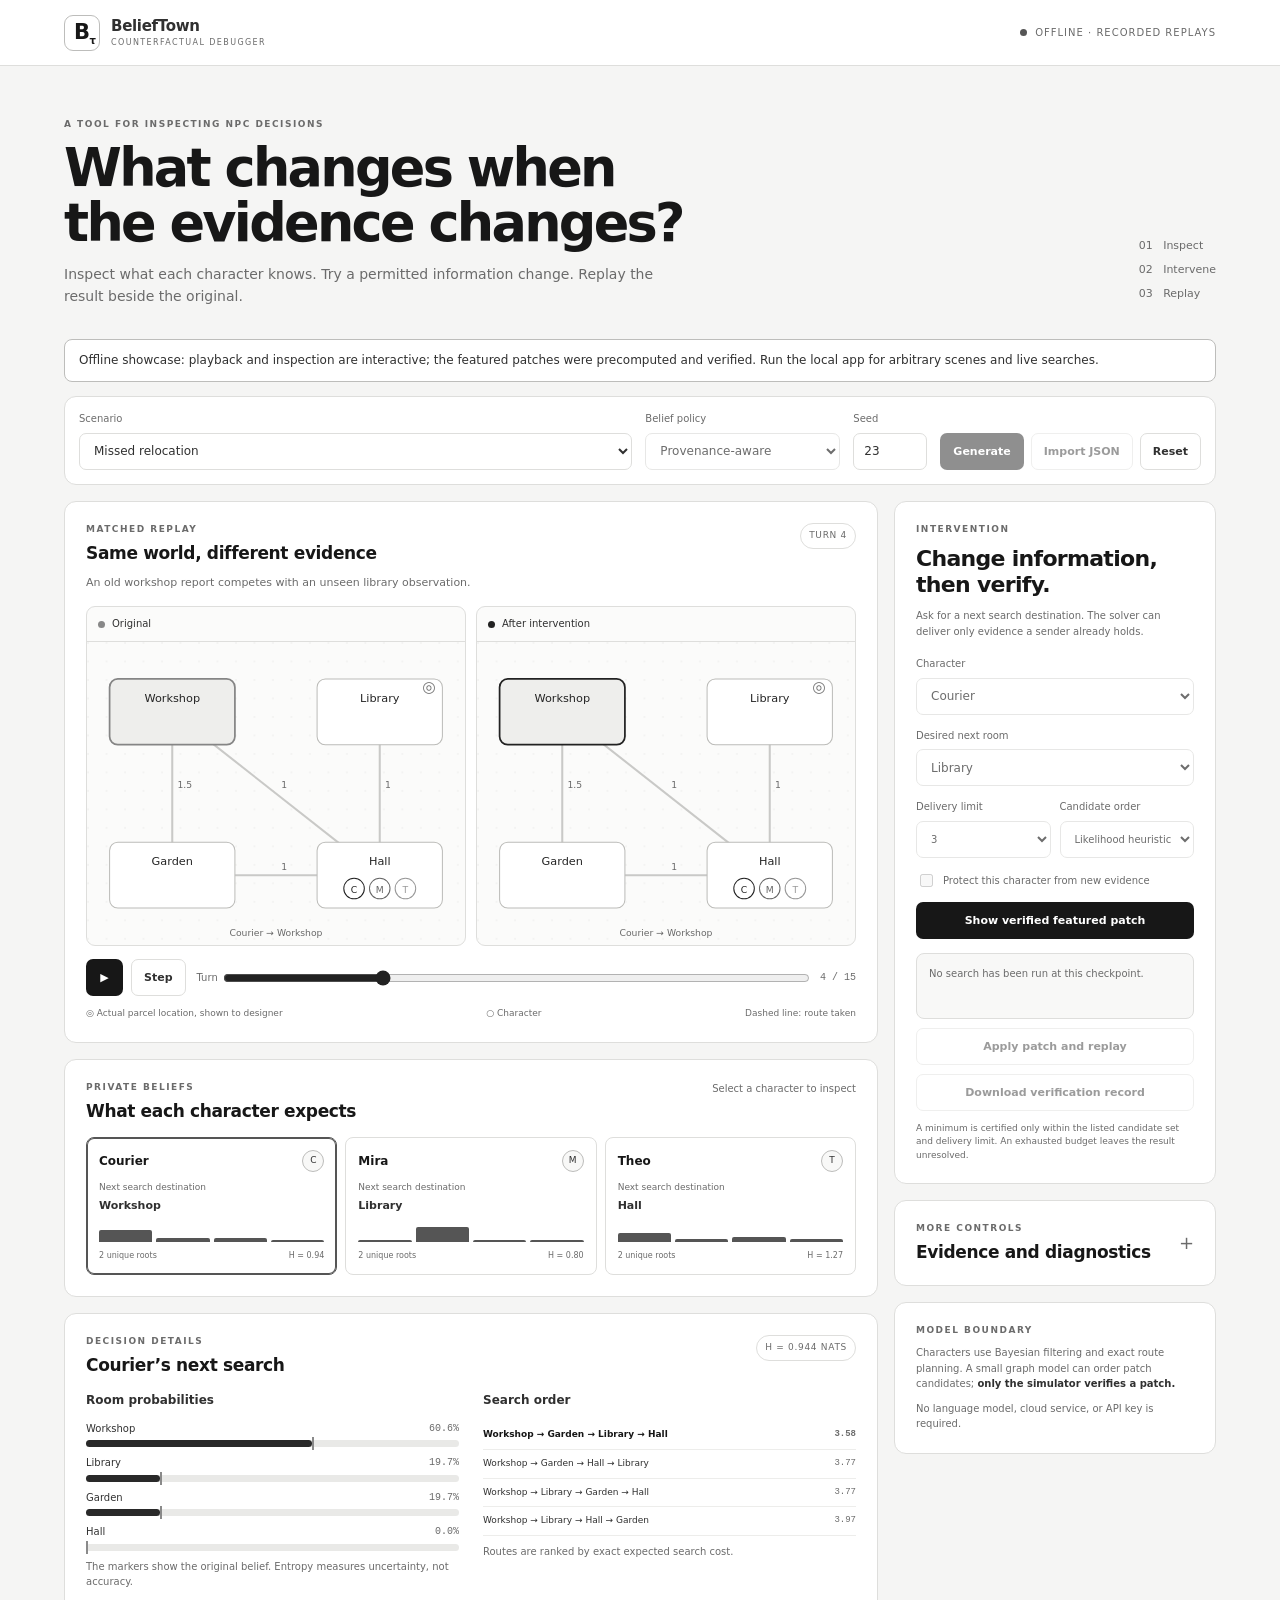
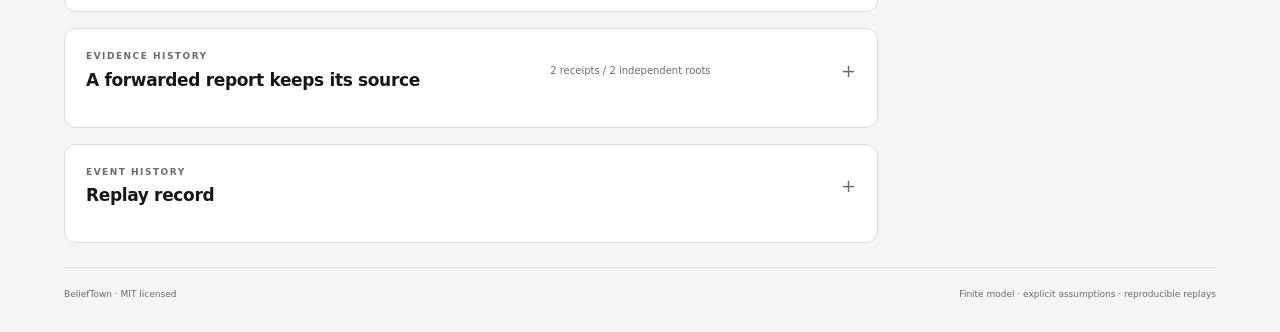
